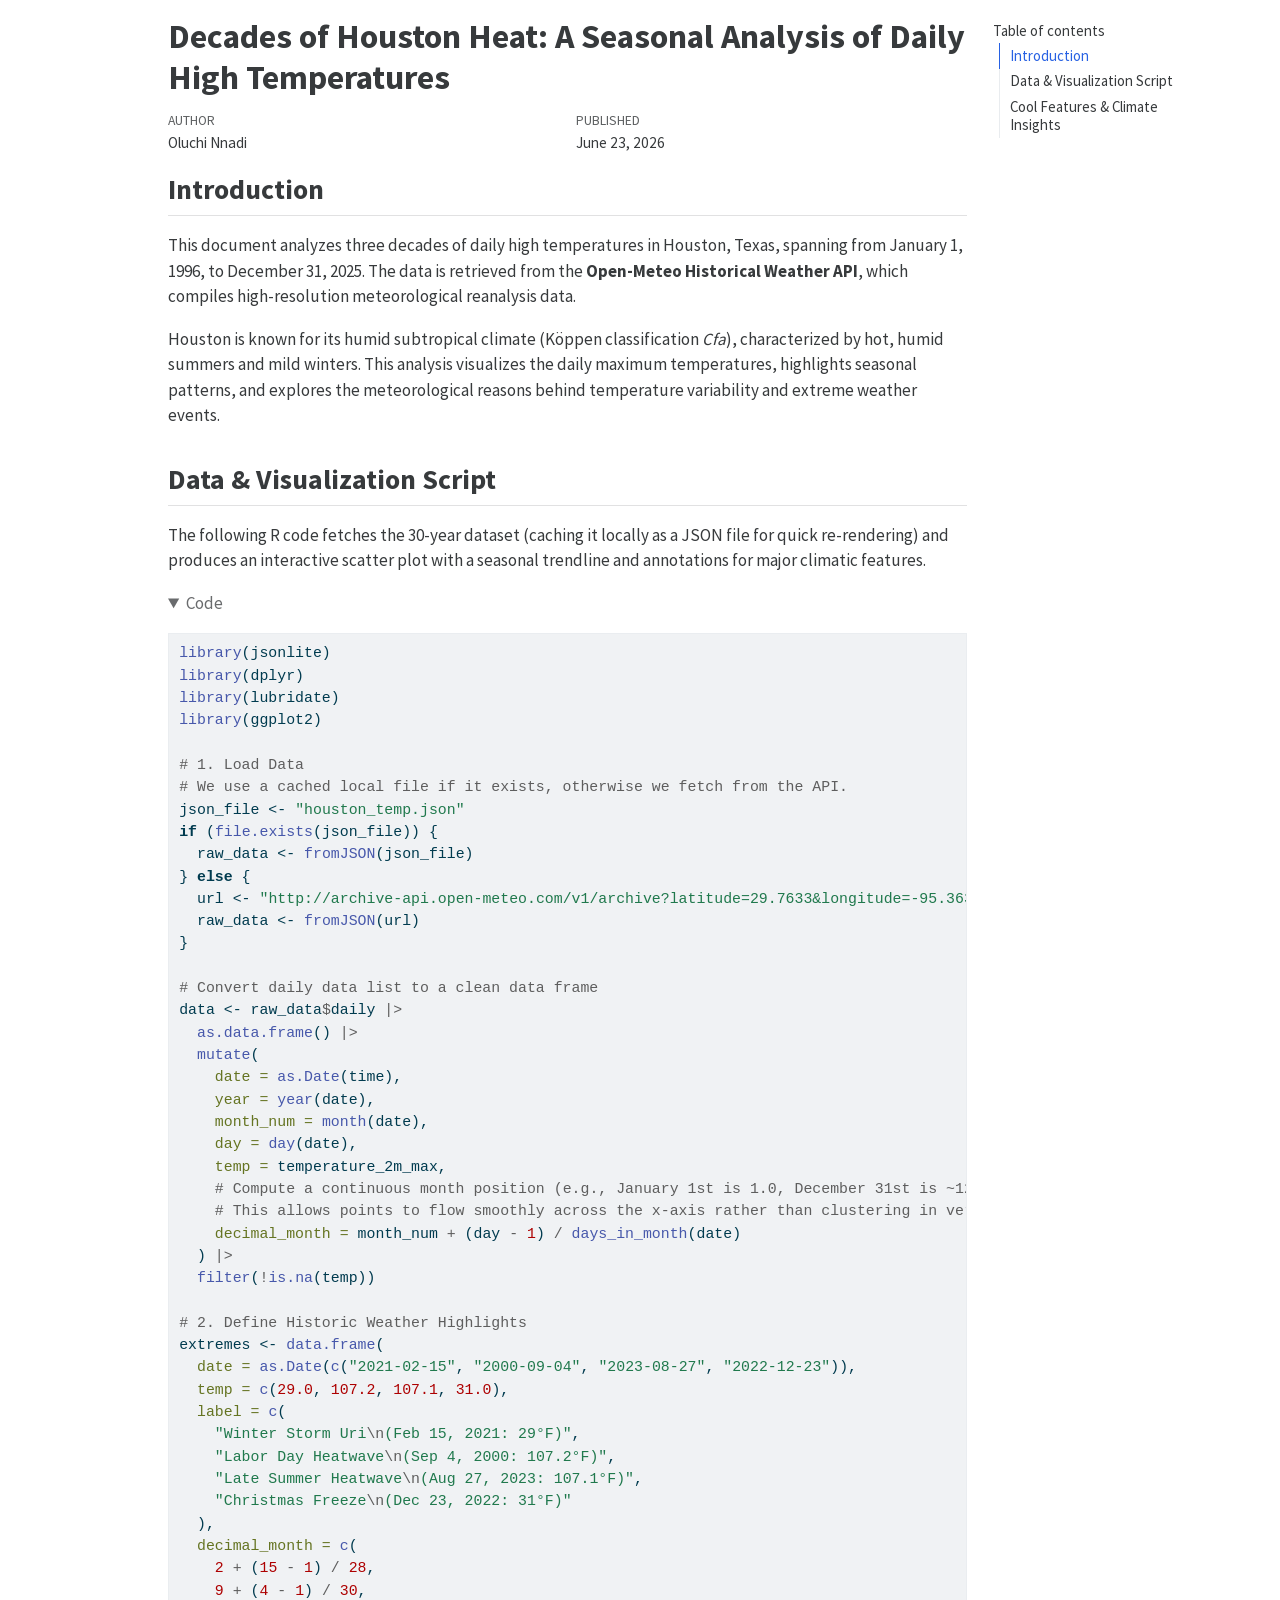
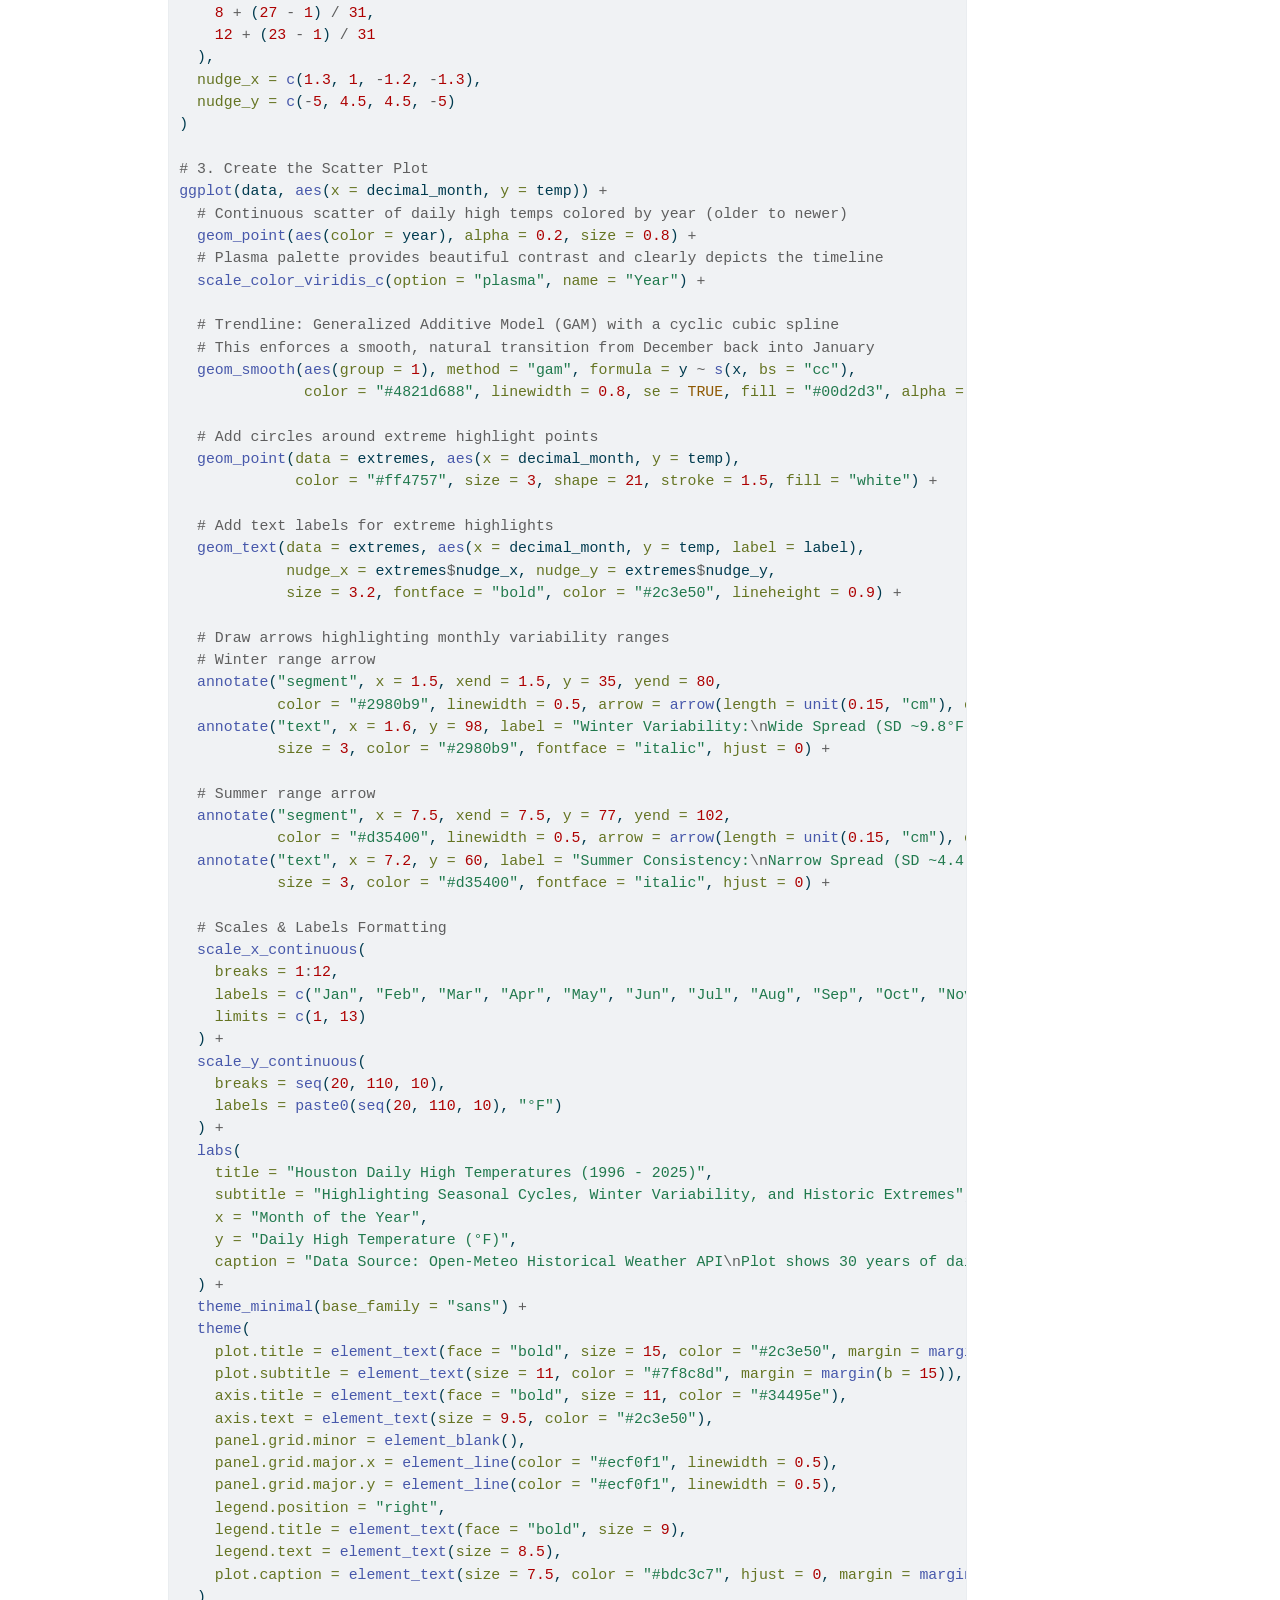
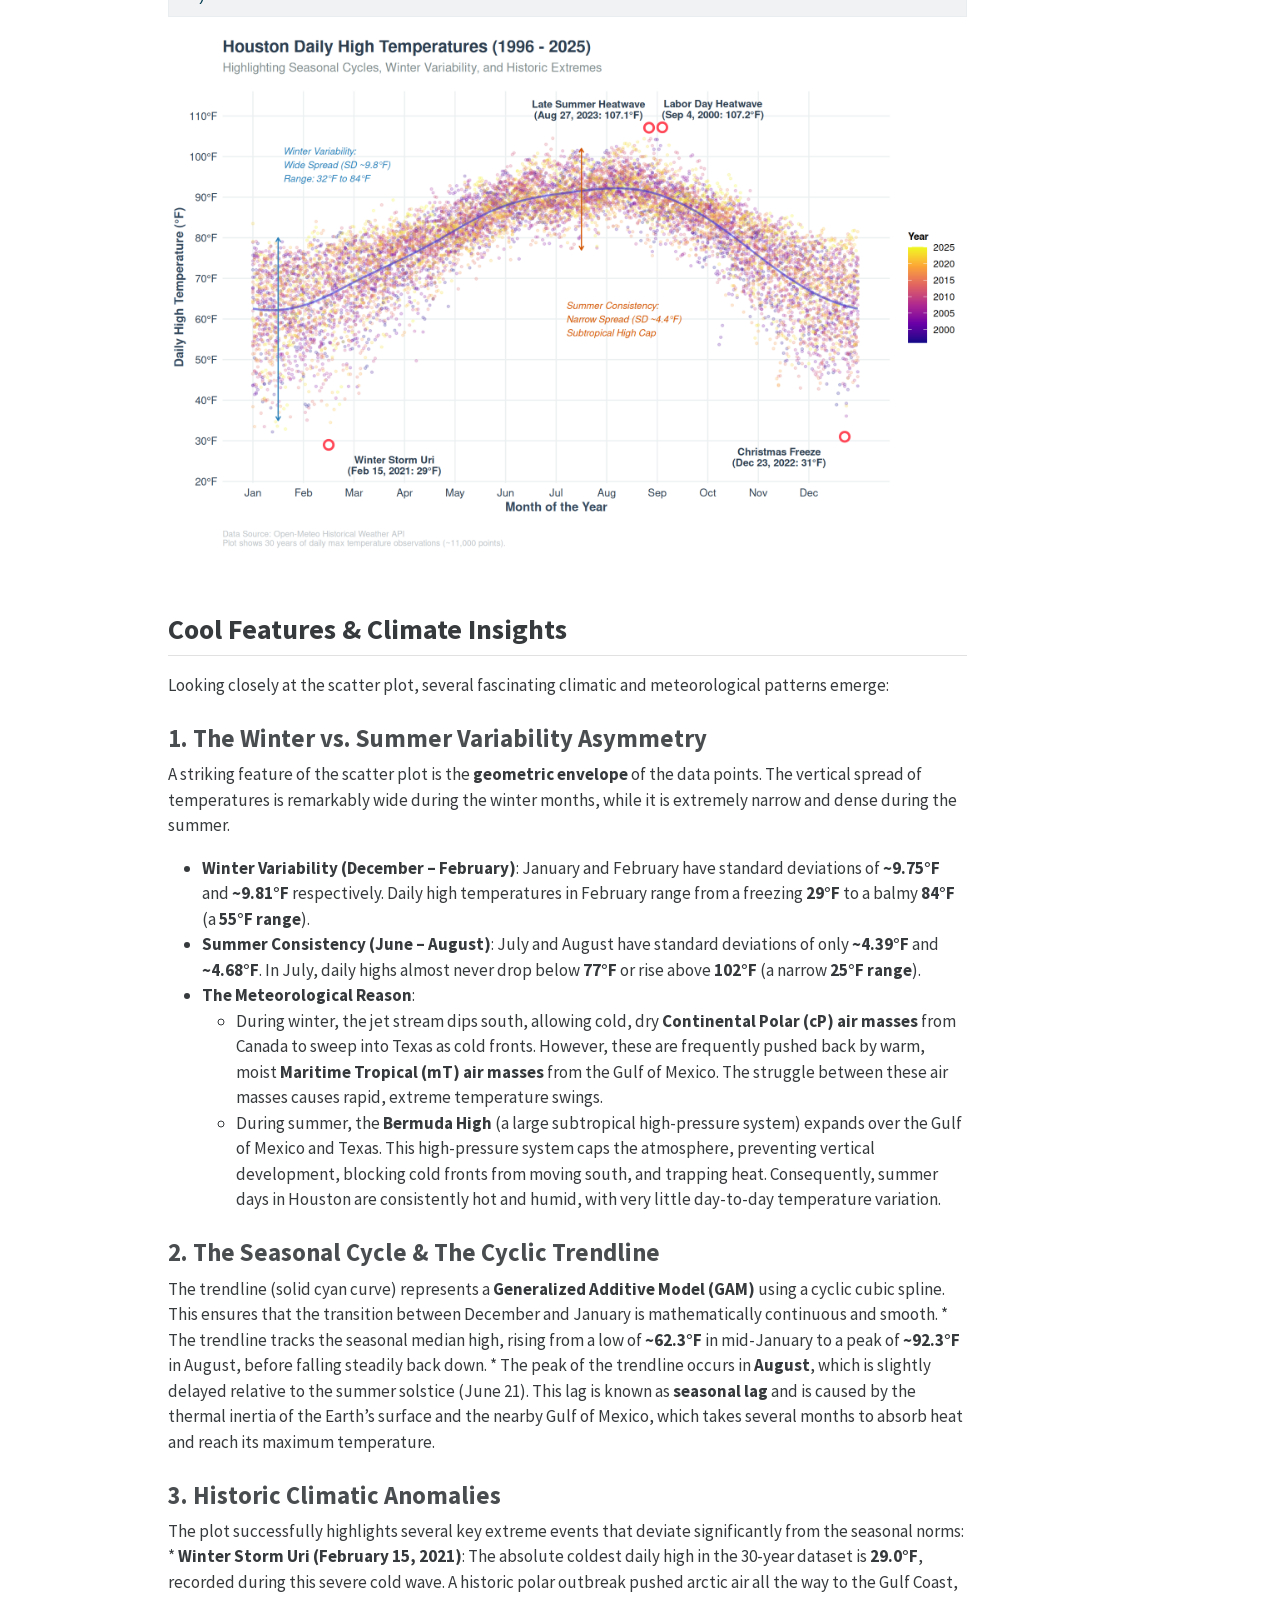
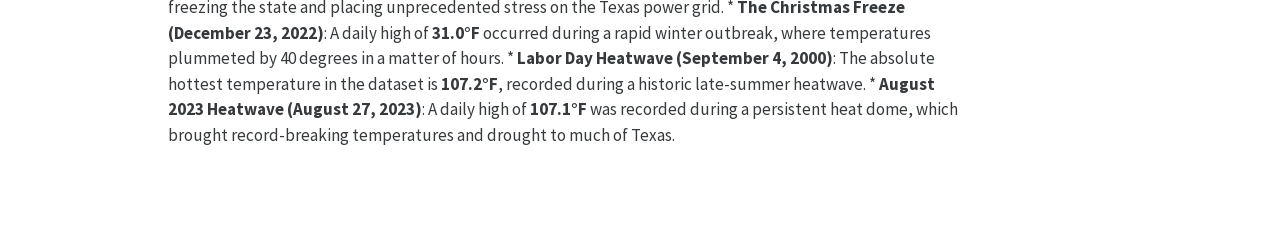
==== index.html @ b9d5283e "Built site for gh-pages" ====
<!DOCTYPE html>
<html xmlns="http://www.w3.org/1999/xhtml" lang="en" xml:lang="en"><head>

<meta charset="utf-8">
<meta name="generator" content="quarto-1.9.38">

<meta name="viewport" content="width=device-width, initial-scale=1.0, user-scalable=yes">

<meta name="author" content="Oluchi Nnadi">
<meta name="dcterms.date" content="2026-06-23">

<title>Decades of Houston Heat: A Seasonal Analysis of Daily High Temperatures</title>
<style>

code{white-space: pre-wrap;}
span.smallcaps{font-variant: small-caps;}
div.columns{display: flex; gap: min(4vw, 1.5em);}
div.column{flex: auto; overflow-x: auto;}
div.hanging-indent{margin-left: 1.5em; text-indent: -1.5em;}
ul.task-list{list-style: none;}
ul.task-list li input[type="checkbox"] {
width: 0.8em;
margin: 0 0.8em 0.2em -1em;  vertical-align: middle;
}

html { -webkit-text-size-adjust: 100%; }
pre > code.sourceCode { white-space: pre; position: relative; }
pre > code.sourceCode > span { display: inline-block; line-height: 1.25; }
pre > code.sourceCode > span:empty { height: 1.2em; }
.sourceCode { overflow: visible; }
code.sourceCode > span { color: inherit; text-decoration: inherit; }
div.sourceCode { margin: 1em 0; }
pre.sourceCode { margin: 0; }
@media screen {
div.sourceCode { overflow: auto; }
}
@media print {
pre > code.sourceCode { white-space: pre-wrap; }
pre > code.sourceCode > span { text-indent: -5em; padding-left: 5em; }
}
pre.numberSource code
{ counter-reset: source-line 0; }
pre.numberSource code > span
{ position: relative; left: -4em; counter-increment: source-line; }
pre.numberSource code > span > a:first-child::before
{ content: counter(source-line);
position: relative; left: -1em; text-align: right; vertical-align: baseline;
border: none; display: inline-block;
-webkit-touch-callout: none; -webkit-user-select: none;
-khtml-user-select: none; -moz-user-select: none;
-ms-user-select: none; user-select: none;
padding: 0 4px; width: 4em;
}
pre.numberSource { margin-left: 3em; padding-left: 4px; }
div.sourceCode
{ }
@media screen {
pre > code.sourceCode > span > a:first-child::before { text-decoration: underline; }
}
</style>


<script>/*!
 * clipboard.js v2.0.11
 * https://clipboardjs.com/
 *
 * Licensed MIT © Zeno Rocha
 */
!function(t,e){"object"==typeof exports&&"object"==typeof module?module.exports=e():"function"==typeof define&&define.amd?define([],e):"object"==typeof exports?exports.ClipboardJS=e():t.ClipboardJS=e()}(this,function(){return n={686:function(t,e,n){"use strict";n.d(e,{default:function(){return b}});var e=n(279),i=n.n(e),e=n(370),u=n.n(e),e=n(817),r=n.n(e);function c(t){try{return document.execCommand(t)}catch(t){return}}var a=function(t){t=r()(t);return c("cut"),t};function o(t,e){var n,o,t=(n=t,o="rtl"===document.documentElement.getAttribute("dir"),(t=document.createElement("textarea")).style.fontSize="12pt",t.style.border="0",t.style.padding="0",t.style.margin="0",t.style.position="absolute",t.style[o?"right":"left"]="-9999px",o=window.pageYOffset||document.documentElement.scrollTop,t.style.top="".concat(o,"px"),t.setAttribute("readonly",""),t.value=n,t);return e.container.appendChild(t),e=r()(t),c("copy"),t.remove(),e}var f=function(t){var e=1<arguments.length&&void 0!==arguments[1]?arguments[1]:{container:document.body},n="";return"string"==typeof t?n=o(t,e):t instanceof HTMLInputElement&&!["text","search","url","tel","password"].includes(null==t?void 0:t.type)?n=o(t.value,e):(n=r()(t),c("copy")),n};function l(t){return(l="function"==typeof Symbol&&"symbol"==typeof Symbol.iterator?function(t){return typeof t}:function(t){return t&&"function"==typeof Symbol&&t.constructor===Symbol&&t!==Symbol.prototype?"symbol":typeof t})(t)}var s=function(){var t=0<arguments.length&&void 0!==arguments[0]?arguments[0]:{},e=t.action,n=void 0===e?"copy":e,o=t.container,e=t.target,t=t.text;if("copy"!==n&&"cut"!==n)throw new Error('Invalid "action" value, use either "copy" or "cut"');if(void 0!==e){if(!e||"object"!==l(e)||1!==e.nodeType)throw new Error('Invalid "target" value, use a valid Element');if("copy"===n&&e.hasAttribute("disabled"))throw new Error('Invalid "target" attribute. Please use "readonly" instead of "disabled" attribute');if("cut"===n&&(e.hasAttribute("readonly")||e.hasAttribute("disabled")))throw new Error('Invalid "target" attribute. You can\'t cut text from elements with "readonly" or "disabled" attributes')}return t?f(t,{container:o}):e?"cut"===n?a(e):f(e,{container:o}):void 0};function p(t){return(p="function"==typeof Symbol&&"symbol"==typeof Symbol.iterator?function(t){return typeof t}:function(t){return t&&"function"==typeof Symbol&&t.constructor===Symbol&&t!==Symbol.prototype?"symbol":typeof t})(t)}function d(t,e){for(var n=0;n<e.length;n++){var o=e[n];o.enumerable=o.enumerable||!1,o.configurable=!0,"value"in o&&(o.writable=!0),Object.defineProperty(t,o.key,o)}}function y(t,e){return(y=Object.setPrototypeOf||function(t,e){return t.__proto__=e,t})(t,e)}function h(n){var o=function(){if("undefined"==typeof Reflect||!Reflect.construct)return!1;if(Reflect.construct.sham)return!1;if("function"==typeof Proxy)return!0;try{return Date.prototype.toString.call(Reflect.construct(Date,[],function(){})),!0}catch(t){return!1}}();return function(){var t,e=v(n);return t=o?(t=v(this).constructor,Reflect.construct(e,arguments,t)):e.apply(this,arguments),e=this,!(t=t)||"object"!==p(t)&&"function"!=typeof t?function(t){if(void 0!==t)return t;throw new ReferenceError("this hasn't been initialised - super() hasn't been called")}(e):t}}function v(t){return(v=Object.setPrototypeOf?Object.getPrototypeOf:function(t){return t.__proto__||Object.getPrototypeOf(t)})(t)}function m(t,e){t="data-clipboard-".concat(t);if(e.hasAttribute(t))return e.getAttribute(t)}var b=function(){!function(t,e){if("function"!=typeof e&&null!==e)throw new TypeError("Super expression must either be null or a function");t.prototype=Object.create(e&&e.prototype,{constructor:{value:t,writable:!0,configurable:!0}}),e&&y(t,e)}(r,i());var t,e,n,o=h(r);function r(t,e){var n;return function(t){if(!(t instanceof r))throw new TypeError("Cannot call a class as a function")}(this),(n=o.call(this)).resolveOptions(e),n.listenClick(t),n}return t=r,n=[{key:"copy",value:function(t){var e=1<arguments.length&&void 0!==arguments[1]?arguments[1]:{container:document.body};return f(t,e)}},{key:"cut",value:function(t){return a(t)}},{key:"isSupported",value:function(){var t=0<arguments.length&&void 0!==arguments[0]?arguments[0]:["copy","cut"],t="string"==typeof t?[t]:t,e=!!document.queryCommandSupported;return t.forEach(function(t){e=e&&!!document.queryCommandSupported(t)}),e}}],(e=[{key:"resolveOptions",value:function(){var t=0<arguments.length&&void 0!==arguments[0]?arguments[0]:{};this.action="function"==typeof t.action?t.action:this.defaultAction,this.target="function"==typeof t.target?t.target:this.defaultTarget,this.text="function"==typeof t.text?t.text:this.defaultText,this.container="object"===p(t.container)?t.container:document.body}},{key:"listenClick",value:function(t){var e=this;this.listener=u()(t,"click",function(t){return e.onClick(t)})}},{key:"onClick",value:function(t){var e=t.delegateTarget||t.currentTarget,n=this.action(e)||"copy",t=s({action:n,container:this.container,target:this.target(e),text:this.text(e)});this.emit(t?"success":"error",{action:n,text:t,trigger:e,clearSelection:function(){e&&e.focus(),window.getSelection().removeAllRanges()}})}},{key:"defaultAction",value:function(t){return m("action",t)}},{key:"defaultTarget",value:function(t){t=m("target",t);if(t)return document.querySelector(t)}},{key:"defaultText",value:function(t){return m("text",t)}},{key:"destroy",value:function(){this.listener.destroy()}}])&&d(t.prototype,e),n&&d(t,n),r}()},828:function(t){var e;"undefined"==typeof Element||Element.prototype.matches||((e=Element.prototype).matches=e.matchesSelector||e.mozMatchesSelector||e.msMatchesSelector||e.oMatchesSelector||e.webkitMatchesSelector),t.exports=function(t,e){for(;t&&9!==t.nodeType;){if("function"==typeof t.matches&&t.matches(e))return t;t=t.parentNode}}},438:function(t,e,n){var u=n(828);function i(t,e,n,o,r){var i=function(e,n,t,o){return function(t){t.delegateTarget=u(t.target,n),t.delegateTarget&&o.call(e,t)}}.apply(this,arguments);return t.addEventListener(n,i,r),{destroy:function(){t.removeEventListener(n,i,r)}}}t.exports=function(t,e,n,o,r){return"function"==typeof t.addEventListener?i.apply(null,arguments):"function"==typeof n?i.bind(null,document).apply(null,arguments):("string"==typeof t&&(t=document.querySelectorAll(t)),Array.prototype.map.call(t,function(t){return i(t,e,n,o,r)}))}},879:function(t,n){n.node=function(t){return void 0!==t&&t instanceof HTMLElement&&1===t.nodeType},n.nodeList=function(t){var e=Object.prototype.toString.call(t);return void 0!==t&&("[object NodeList]"===e||"[object HTMLCollection]"===e)&&"length"in t&&(0===t.length||n.node(t[0]))},n.string=function(t){return"string"==typeof t||t instanceof String},n.fn=function(t){return"[object Function]"===Object.prototype.toString.call(t)}},370:function(t,e,n){var f=n(879),l=n(438);t.exports=function(t,e,n){if(!t&&!e&&!n)throw new Error("Missing required arguments");if(!f.string(e))throw new TypeError("Second argument must be a String");if(!f.fn(n))throw new TypeError("Third argument must be a Function");if(f.node(t))return c=e,a=n,(u=t).addEventListener(c,a),{destroy:function(){u.removeEventListener(c,a)}};if(f.nodeList(t))return o=t,r=e,i=n,Array.prototype.forEach.call(o,function(t){t.addEventListener(r,i)}),{destroy:function(){Array.prototype.forEach.call(o,function(t){t.removeEventListener(r,i)})}};if(f.string(t))return t=t,e=e,n=n,l(document.body,t,e,n);throw new TypeError("First argument must be a String, HTMLElement, HTMLCollection, or NodeList");var o,r,i,u,c,a}},817:function(t){t.exports=function(t){var e,n="SELECT"===t.nodeName?(t.focus(),t.value):"INPUT"===t.nodeName||"TEXTAREA"===t.nodeName?((e=t.hasAttribute("readonly"))||t.setAttribute("readonly",""),t.select(),t.setSelectionRange(0,t.value.length),e||t.removeAttribute("readonly"),t.value):(t.hasAttribute("contenteditable")&&t.focus(),n=window.getSelection(),(e=document.createRange()).selectNodeContents(t),n.removeAllRanges(),n.addRange(e),n.toString());return n}},279:function(t){function e(){}e.prototype={on:function(t,e,n){var o=this.e||(this.e={});return(o[t]||(o[t]=[])).push({fn:e,ctx:n}),this},once:function(t,e,n){var o=this;function r(){o.off(t,r),e.apply(n,arguments)}return r._=e,this.on(t,r,n)},emit:function(t){for(var e=[].slice.call(arguments,1),n=((this.e||(this.e={}))[t]||[]).slice(),o=0,r=n.length;o<r;o++)n[o].fn.apply(n[o].ctx,e);return this},off:function(t,e){var n=this.e||(this.e={}),o=n[t],r=[];if(o&&e)for(var i=0,u=o.length;i<u;i++)o[i].fn!==e&&o[i].fn._!==e&&r.push(o[i]);return r.length?n[t]=r:delete n[t],this}},t.exports=e,t.exports.TinyEmitter=e}},r={},o.n=function(t){var e=t&&t.__esModule?function(){return t.default}:function(){return t};return o.d(e,{a:e}),e},o.d=function(t,e){for(var n in e)o.o(e,n)&&!o.o(t,n)&&Object.defineProperty(t,n,{enumerable:!0,get:e[n]})},o.o=function(t,e){return Object.prototype.hasOwnProperty.call(t,e)},o(686).default;function o(t){if(r[t])return r[t].exports;var e=r[t]={exports:{}};return n[t](e,e.exports,o),e.exports}var n,r});</script>
<script src="[data-uri]" type="module"></script>
<script src="[data-uri]" type="module"></script>
<script>/**
 * @popperjs/core v2.11.7 - MIT License
 */

!function(e,t){"object"==typeof exports&&"undefined"!=typeof module?t(exports):"function"==typeof define&&define.amd?define(["exports"],t):t((e="undefined"!=typeof globalThis?globalThis:e||self).Popper={})}(this,(function(e){"use strict";function t(e){if(null==e)return window;if("[object Window]"!==e.toString()){var t=e.ownerDocument;return t&&t.defaultView||window}return e}function n(e){return e instanceof t(e).Element||e instanceof Element}function r(e){return e instanceof t(e).HTMLElement||e instanceof HTMLElement}function o(e){return"undefined"!=typeof ShadowRoot&&(e instanceof t(e).ShadowRoot||e instanceof ShadowRoot)}var i=Math.max,a=Math.min,s=Math.round;function f(){var e=navigator.userAgentData;return null!=e&&e.brands&&Array.isArray(e.brands)?e.brands.map((function(e){return e.brand+"/"+e.version})).join(" "):navigator.userAgent}function c(){return!/^((?!chrome|android).)*safari/i.test(f())}function p(e,o,i){void 0===o&&(o=!1),void 0===i&&(i=!1);var a=e.getBoundingClientRect(),f=1,p=1;o&&r(e)&&(f=e.offsetWidth>0&&s(a.width)/e.offsetWidth||1,p=e.offsetHeight>0&&s(a.height)/e.offsetHeight||1);var u=(n(e)?t(e):window).visualViewport,l=!c()&&i,d=(a.left+(l&&u?u.offsetLeft:0))/f,h=(a.top+(l&&u?u.offsetTop:0))/p,m=a.width/f,v=a.height/p;return{width:m,height:v,top:h,right:d+m,bottom:h+v,left:d,x:d,y:h}}function u(e){var n=t(e);return{scrollLeft:n.pageXOffset,scrollTop:n.pageYOffset}}function l(e){return e?(e.nodeName||"").toLowerCase():null}function d(e){return((n(e)?e.ownerDocument:e.document)||window.document).documentElement}function h(e){return p(d(e)).left+u(e).scrollLeft}function m(e){return t(e).getComputedStyle(e)}function v(e){var t=m(e),n=t.overflow,r=t.overflowX,o=t.overflowY;return/auto|scroll|overlay|hidden/.test(n+o+r)}function y(e,n,o){void 0===o&&(o=!1);var i,a,f=r(n),c=r(n)&&function(e){var t=e.getBoundingClientRect(),n=s(t.width)/e.offsetWidth||1,r=s(t.height)/e.offsetHeight||1;return 1!==n||1!==r}(n),m=d(n),y=p(e,c,o),g={scrollLeft:0,scrollTop:0},b={x:0,y:0};return(f||!f&&!o)&&(("body"!==l(n)||v(m))&&(g=(i=n)!==t(i)&&r(i)?{scrollLeft:(a=i).scrollLeft,scrollTop:a.scrollTop}:u(i)),r(n)?((b=p(n,!0)).x+=n.clientLeft,b.y+=n.clientTop):m&&(b.x=h(m))),{x:y.left+g.scrollLeft-b.x,y:y.top+g.scrollTop-b.y,width:y.width,height:y.height}}function g(e){var t=p(e),n=e.offsetWidth,r=e.offsetHeight;return Math.abs(t.width-n)<=1&&(n=t.width),Math.abs(t.height-r)<=1&&(r=t.height),{x:e.offsetLeft,y:e.offsetTop,width:n,height:r}}function b(e){return"html"===l(e)?e:e.assignedSlot||e.parentNode||(o(e)?e.host:null)||d(e)}function x(e){return["html","body","#document"].indexOf(l(e))>=0?e.ownerDocument.body:r(e)&&v(e)?e:x(b(e))}function w(e,n){var r;void 0===n&&(n=[]);var o=x(e),i=o===(null==(r=e.ownerDocument)?void 0:r.body),a=t(o),s=i?[a].concat(a.visualViewport||[],v(o)?o:[]):o,f=n.concat(s);return i?f:f.concat(w(b(s)))}function O(e){return["table","td","th"].indexOf(l(e))>=0}function j(e){return r(e)&&"fixed"!==m(e).position?e.offsetParent:null}function E(e){for(var n=t(e),i=j(e);i&&O(i)&&"static"===m(i).position;)i=j(i);return i&&("html"===l(i)||"body"===l(i)&&"static"===m(i).position)?n:i||function(e){var t=/firefox/i.test(f());if(/Trident/i.test(f())&&r(e)&&"fixed"===m(e).position)return null;var n=b(e);for(o(n)&&(n=n.host);r(n)&&["html","body"].indexOf(l(n))<0;){var i=m(n);if("none"!==i.transform||"none"!==i.perspective||"paint"===i.contain||-1!==["transform","perspective"].indexOf(i.willChange)||t&&"filter"===i.willChange||t&&i.filter&&"none"!==i.filter)return n;n=n.parentNode}return null}(e)||n}var D="top",A="bottom",L="right",P="left",M="auto",k=[D,A,L,P],W="start",B="end",H="viewport",T="popper",R=k.reduce((function(e,t){return e.concat([t+"-"+W,t+"-"+B])}),[]),S=[].concat(k,[M]).reduce((function(e,t){return e.concat([t,t+"-"+W,t+"-"+B])}),[]),V=["beforeRead","read","afterRead","beforeMain","main","afterMain","beforeWrite","write","afterWrite"];function q(e){var t=new Map,n=new Set,r=[];function o(e){n.add(e.name),[].concat(e.requires||[],e.requiresIfExists||[]).forEach((function(e){if(!n.has(e)){var r=t.get(e);r&&o(r)}})),r.push(e)}return e.forEach((function(e){t.set(e.name,e)})),e.forEach((function(e){n.has(e.name)||o(e)})),r}function C(e){return e.split("-")[0]}function N(e,t){var n=t.getRootNode&&t.getRootNode();if(e.contains(t))return!0;if(n&&o(n)){var r=t;do{if(r&&e.isSameNode(r))return!0;r=r.parentNode||r.host}while(r)}return!1}function I(e){return Object.assign({},e,{left:e.x,top:e.y,right:e.x+e.width,bottom:e.y+e.height})}function _(e,r,o){return r===H?I(function(e,n){var r=t(e),o=d(e),i=r.visualViewport,a=o.clientWidth,s=o.clientHeight,f=0,p=0;if(i){a=i.width,s=i.height;var u=c();(u||!u&&"fixed"===n)&&(f=i.offsetLeft,p=i.offsetTop)}return{width:a,height:s,x:f+h(e),y:p}}(e,o)):n(r)?function(e,t){var n=p(e,!1,"fixed"===t);return n.top=n.top+e.clientTop,n.left=n.left+e.clientLeft,n.bottom=n.top+e.clientHeight,n.right=n.left+e.clientWidth,n.width=e.clientWidth,n.height=e.clientHeight,n.x=n.left,n.y=n.top,n}(r,o):I(function(e){var t,n=d(e),r=u(e),o=null==(t=e.ownerDocument)?void 0:t.body,a=i(n.scrollWidth,n.clientWidth,o?o.scrollWidth:0,o?o.clientWidth:0),s=i(n.scrollHeight,n.clientHeight,o?o.scrollHeight:0,o?o.clientHeight:0),f=-r.scrollLeft+h(e),c=-r.scrollTop;return"rtl"===m(o||n).direction&&(f+=i(n.clientWidth,o?o.clientWidth:0)-a),{width:a,height:s,x:f,y:c}}(d(e)))}function F(e,t,o,s){var f="clippingParents"===t?function(e){var t=w(b(e)),o=["absolute","fixed"].indexOf(m(e).position)>=0&&r(e)?E(e):e;return n(o)?t.filter((function(e){return n(e)&&N(e,o)&&"body"!==l(e)})):[]}(e):[].concat(t),c=[].concat(f,[o]),p=c[0],u=c.reduce((function(t,n){var r=_(e,n,s);return t.top=i(r.top,t.top),t.right=a(r.right,t.right),t.bottom=a(r.bottom,t.bottom),t.left=i(r.left,t.left),t}),_(e,p,s));return u.width=u.right-u.left,u.height=u.bottom-u.top,u.x=u.left,u.y=u.top,u}function U(e){return e.split("-")[1]}function z(e){return["top","bottom"].indexOf(e)>=0?"x":"y"}function X(e){var t,n=e.reference,r=e.element,o=e.placement,i=o?C(o):null,a=o?U(o):null,s=n.x+n.width/2-r.width/2,f=n.y+n.height/2-r.height/2;switch(i){case D:t={x:s,y:n.y-r.height};break;case A:t={x:s,y:n.y+n.height};break;case L:t={x:n.x+n.width,y:f};break;case P:t={x:n.x-r.width,y:f};break;default:t={x:n.x,y:n.y}}var c=i?z(i):null;if(null!=c){var p="y"===c?"height":"width";switch(a){case W:t[c]=t[c]-(n[p]/2-r[p]/2);break;case B:t[c]=t[c]+(n[p]/2-r[p]/2)}}return t}function Y(e){return Object.assign({},{top:0,right:0,bottom:0,left:0},e)}function G(e,t){return t.reduce((function(t,n){return t[n]=e,t}),{})}function J(e,t){void 0===t&&(t={});var r=t,o=r.placement,i=void 0===o?e.placement:o,a=r.strategy,s=void 0===a?e.strategy:a,f=r.boundary,c=void 0===f?"clippingParents":f,u=r.rootBoundary,l=void 0===u?H:u,h=r.elementContext,m=void 0===h?T:h,v=r.altBoundary,y=void 0!==v&&v,g=r.padding,b=void 0===g?0:g,x=Y("number"!=typeof b?b:G(b,k)),w=m===T?"reference":T,O=e.rects.popper,j=e.elements[y?w:m],E=F(n(j)?j:j.contextElement||d(e.elements.popper),c,l,s),P=p(e.elements.reference),M=X({reference:P,element:O,strategy:"absolute",placement:i}),W=I(Object.assign({},O,M)),B=m===T?W:P,R={top:E.top-B.top+x.top,bottom:B.bottom-E.bottom+x.bottom,left:E.left-B.left+x.left,right:B.right-E.right+x.right},S=e.modifiersData.offset;if(m===T&&S){var V=S[i];Object.keys(R).forEach((function(e){var t=[L,A].indexOf(e)>=0?1:-1,n=[D,A].indexOf(e)>=0?"y":"x";R[e]+=V[n]*t}))}return R}var K={placement:"bottom",modifiers:[],strategy:"absolute"};function Q(){for(var e=arguments.length,t=new Array(e),n=0;n<e;n++)t[n]=arguments[n];return!t.some((function(e){return!(e&&"function"==typeof e.getBoundingClientRect)}))}function Z(e){void 0===e&&(e={});var t=e,r=t.defaultModifiers,o=void 0===r?[]:r,i=t.defaultOptions,a=void 0===i?K:i;return function(e,t,r){void 0===r&&(r=a);var i,s,f={placement:"bottom",orderedModifiers:[],options:Object.assign({},K,a),modifiersData:{},elements:{reference:e,popper:t},attributes:{},styles:{}},c=[],p=!1,u={state:f,setOptions:function(r){var i="function"==typeof r?r(f.options):r;l(),f.options=Object.assign({},a,f.options,i),f.scrollParents={reference:n(e)?w(e):e.contextElement?w(e.contextElement):[],popper:w(t)};var s,p,d=function(e){var t=q(e);return V.reduce((function(e,n){return e.concat(t.filter((function(e){return e.phase===n})))}),[])}((s=[].concat(o,f.options.modifiers),p=s.reduce((function(e,t){var n=e[t.name];return e[t.name]=n?Object.assign({},n,t,{options:Object.assign({},n.options,t.options),data:Object.assign({},n.data,t.data)}):t,e}),{}),Object.keys(p).map((function(e){return p[e]}))));return f.orderedModifiers=d.filter((function(e){return e.enabled})),f.orderedModifiers.forEach((function(e){var t=e.name,n=e.options,r=void 0===n?{}:n,o=e.effect;if("function"==typeof o){var i=o({state:f,name:t,instance:u,options:r}),a=function(){};c.push(i||a)}})),u.update()},forceUpdate:function(){if(!p){var e=f.elements,t=e.reference,n=e.popper;if(Q(t,n)){f.rects={reference:y(t,E(n),"fixed"===f.options.strategy),popper:g(n)},f.reset=!1,f.placement=f.options.placement,f.orderedModifiers.forEach((function(e){return f.modifiersData[e.name]=Object.assign({},e.data)}));for(var r=0;r<f.orderedModifiers.length;r++)if(!0!==f.reset){var o=f.orderedModifiers[r],i=o.fn,a=o.options,s=void 0===a?{}:a,c=o.name;"function"==typeof i&&(f=i({state:f,options:s,name:c,instance:u})||f)}else f.reset=!1,r=-1}}},update:(i=function(){return new Promise((function(e){u.forceUpdate(),e(f)}))},function(){return s||(s=new Promise((function(e){Promise.resolve().then((function(){s=void 0,e(i())}))}))),s}),destroy:function(){l(),p=!0}};if(!Q(e,t))return u;function l(){c.forEach((function(e){return e()})),c=[]}return u.setOptions(r).then((function(e){!p&&r.onFirstUpdate&&r.onFirstUpdate(e)})),u}}var $={passive:!0};var ee={name:"eventListeners",enabled:!0,phase:"write",fn:function(){},effect:function(e){var n=e.state,r=e.instance,o=e.options,i=o.scroll,a=void 0===i||i,s=o.resize,f=void 0===s||s,c=t(n.elements.popper),p=[].concat(n.scrollParents.reference,n.scrollParents.popper);return a&&p.forEach((function(e){e.addEventListener("scroll",r.update,$)})),f&&c.addEventListener("resize",r.update,$),function(){a&&p.forEach((function(e){e.removeEventListener("scroll",r.update,$)})),f&&c.removeEventListener("resize",r.update,$)}},data:{}};var te={name:"popperOffsets",enabled:!0,phase:"read",fn:function(e){var t=e.state,n=e.name;t.modifiersData[n]=X({reference:t.rects.reference,element:t.rects.popper,strategy:"absolute",placement:t.placement})},data:{}},ne={top:"auto",right:"auto",bottom:"auto",left:"auto"};function re(e){var n,r=e.popper,o=e.popperRect,i=e.placement,a=e.variation,f=e.offsets,c=e.position,p=e.gpuAcceleration,u=e.adaptive,l=e.roundOffsets,h=e.isFixed,v=f.x,y=void 0===v?0:v,g=f.y,b=void 0===g?0:g,x="function"==typeof l?l({x:y,y:b}):{x:y,y:b};y=x.x,b=x.y;var w=f.hasOwnProperty("x"),O=f.hasOwnProperty("y"),j=P,M=D,k=window;if(u){var W=E(r),H="clientHeight",T="clientWidth";if(W===t(r)&&"static"!==m(W=d(r)).position&&"absolute"===c&&(H="scrollHeight",T="scrollWidth"),W=W,i===D||(i===P||i===L)&&a===B)M=A,b-=(h&&W===k&&k.visualViewport?k.visualViewport.height:W[H])-o.height,b*=p?1:-1;if(i===P||(i===D||i===A)&&a===B)j=L,y-=(h&&W===k&&k.visualViewport?k.visualViewport.width:W[T])-o.width,y*=p?1:-1}var R,S=Object.assign({position:c},u&&ne),V=!0===l?function(e,t){var n=e.x,r=e.y,o=t.devicePixelRatio||1;return{x:s(n*o)/o||0,y:s(r*o)/o||0}}({x:y,y:b},t(r)):{x:y,y:b};return y=V.x,b=V.y,p?Object.assign({},S,((R={})[M]=O?"0":"",R[j]=w?"0":"",R.transform=(k.devicePixelRatio||1)<=1?"translate("+y+"px, "+b+"px)":"translate3d("+y+"px, "+b+"px, 0)",R)):Object.assign({},S,((n={})[M]=O?b+"px":"",n[j]=w?y+"px":"",n.transform="",n))}var oe={name:"computeStyles",enabled:!0,phase:"beforeWrite",fn:function(e){var t=e.state,n=e.options,r=n.gpuAcceleration,o=void 0===r||r,i=n.adaptive,a=void 0===i||i,s=n.roundOffsets,f=void 0===s||s,c={placement:C(t.placement),variation:U(t.placement),popper:t.elements.popper,popperRect:t.rects.popper,gpuAcceleration:o,isFixed:"fixed"===t.options.strategy};null!=t.modifiersData.popperOffsets&&(t.styles.popper=Object.assign({},t.styles.popper,re(Object.assign({},c,{offsets:t.modifiersData.popperOffsets,position:t.options.strategy,adaptive:a,roundOffsets:f})))),null!=t.modifiersData.arrow&&(t.styles.arrow=Object.assign({},t.styles.arrow,re(Object.assign({},c,{offsets:t.modifiersData.arrow,position:"absolute",adaptive:!1,roundOffsets:f})))),t.attributes.popper=Object.assign({},t.attributes.popper,{"data-popper-placement":t.placement})},data:{}};var ie={name:"applyStyles",enabled:!0,phase:"write",fn:function(e){var t=e.state;Object.keys(t.elements).forEach((function(e){var n=t.styles[e]||{},o=t.attributes[e]||{},i=t.elements[e];r(i)&&l(i)&&(Object.assign(i.style,n),Object.keys(o).forEach((function(e){var t=o[e];!1===t?i.removeAttribute(e):i.setAttribute(e,!0===t?"":t)})))}))},effect:function(e){var t=e.state,n={popper:{position:t.options.strategy,left:"0",top:"0",margin:"0"},arrow:{position:"absolute"},reference:{}};return Object.assign(t.elements.popper.style,n.popper),t.styles=n,t.elements.arrow&&Object.assign(t.elements.arrow.style,n.arrow),function(){Object.keys(t.elements).forEach((function(e){var o=t.elements[e],i=t.attributes[e]||{},a=Object.keys(t.styles.hasOwnProperty(e)?t.styles[e]:n[e]).reduce((function(e,t){return e[t]="",e}),{});r(o)&&l(o)&&(Object.assign(o.style,a),Object.keys(i).forEach((function(e){o.removeAttribute(e)})))}))}},requires:["computeStyles"]};var ae={name:"offset",enabled:!0,phase:"main",requires:["popperOffsets"],fn:function(e){var t=e.state,n=e.options,r=e.name,o=n.offset,i=void 0===o?[0,0]:o,a=S.reduce((function(e,n){return e[n]=function(e,t,n){var r=C(e),o=[P,D].indexOf(r)>=0?-1:1,i="function"==typeof n?n(Object.assign({},t,{placement:e})):n,a=i[0],s=i[1];return a=a||0,s=(s||0)*o,[P,L].indexOf(r)>=0?{x:s,y:a}:{x:a,y:s}}(n,t.rects,i),e}),{}),s=a[t.placement],f=s.x,c=s.y;null!=t.modifiersData.popperOffsets&&(t.modifiersData.popperOffsets.x+=f,t.modifiersData.popperOffsets.y+=c),t.modifiersData[r]=a}},se={left:"right",right:"left",bottom:"top",top:"bottom"};function fe(e){return e.replace(/left|right|bottom|top/g,(function(e){return se[e]}))}var ce={start:"end",end:"start"};function pe(e){return e.replace(/start|end/g,(function(e){return ce[e]}))}function ue(e,t){void 0===t&&(t={});var n=t,r=n.placement,o=n.boundary,i=n.rootBoundary,a=n.padding,s=n.flipVariations,f=n.allowedAutoPlacements,c=void 0===f?S:f,p=U(r),u=p?s?R:R.filter((function(e){return U(e)===p})):k,l=u.filter((function(e){return c.indexOf(e)>=0}));0===l.length&&(l=u);var d=l.reduce((function(t,n){return t[n]=J(e,{placement:n,boundary:o,rootBoundary:i,padding:a})[C(n)],t}),{});return Object.keys(d).sort((function(e,t){return d[e]-d[t]}))}var le={name:"flip",enabled:!0,phase:"main",fn:function(e){var t=e.state,n=e.options,r=e.name;if(!t.modifiersData[r]._skip){for(var o=n.mainAxis,i=void 0===o||o,a=n.altAxis,s=void 0===a||a,f=n.fallbackPlacements,c=n.padding,p=n.boundary,u=n.rootBoundary,l=n.altBoundary,d=n.flipVariations,h=void 0===d||d,m=n.allowedAutoPlacements,v=t.options.placement,y=C(v),g=f||(y===v||!h?[fe(v)]:function(e){if(C(e)===M)return[];var t=fe(e);return[pe(e),t,pe(t)]}(v)),b=[v].concat(g).reduce((function(e,n){return e.concat(C(n)===M?ue(t,{placement:n,boundary:p,rootBoundary:u,padding:c,flipVariations:h,allowedAutoPlacements:m}):n)}),[]),x=t.rects.reference,w=t.rects.popper,O=new Map,j=!0,E=b[0],k=0;k<b.length;k++){var B=b[k],H=C(B),T=U(B)===W,R=[D,A].indexOf(H)>=0,S=R?"width":"height",V=J(t,{placement:B,boundary:p,rootBoundary:u,altBoundary:l,padding:c}),q=R?T?L:P:T?A:D;x[S]>w[S]&&(q=fe(q));var N=fe(q),I=[];if(i&&I.push(V[H]<=0),s&&I.push(V[q]<=0,V[N]<=0),I.every((function(e){return e}))){E=B,j=!1;break}O.set(B,I)}if(j)for(var _=function(e){var t=b.find((function(t){var n=O.get(t);if(n)return n.slice(0,e).every((function(e){return e}))}));if(t)return E=t,"break"},F=h?3:1;F>0;F--){if("break"===_(F))break}t.placement!==E&&(t.modifiersData[r]._skip=!0,t.placement=E,t.reset=!0)}},requiresIfExists:["offset"],data:{_skip:!1}};function de(e,t,n){return i(e,a(t,n))}var he={name:"preventOverflow",enabled:!0,phase:"main",fn:function(e){var t=e.state,n=e.options,r=e.name,o=n.mainAxis,s=void 0===o||o,f=n.altAxis,c=void 0!==f&&f,p=n.boundary,u=n.rootBoundary,l=n.altBoundary,d=n.padding,h=n.tether,m=void 0===h||h,v=n.tetherOffset,y=void 0===v?0:v,b=J(t,{boundary:p,rootBoundary:u,padding:d,altBoundary:l}),x=C(t.placement),w=U(t.placement),O=!w,j=z(x),M="x"===j?"y":"x",k=t.modifiersData.popperOffsets,B=t.rects.reference,H=t.rects.popper,T="function"==typeof y?y(Object.assign({},t.rects,{placement:t.placement})):y,R="number"==typeof T?{mainAxis:T,altAxis:T}:Object.assign({mainAxis:0,altAxis:0},T),S=t.modifiersData.offset?t.modifiersData.offset[t.placement]:null,V={x:0,y:0};if(k){if(s){var q,N="y"===j?D:P,I="y"===j?A:L,_="y"===j?"height":"width",F=k[j],X=F+b[N],Y=F-b[I],G=m?-H[_]/2:0,K=w===W?B[_]:H[_],Q=w===W?-H[_]:-B[_],Z=t.elements.arrow,$=m&&Z?g(Z):{width:0,height:0},ee=t.modifiersData["arrow#persistent"]?t.modifiersData["arrow#persistent"].padding:{top:0,right:0,bottom:0,left:0},te=ee[N],ne=ee[I],re=de(0,B[_],$[_]),oe=O?B[_]/2-G-re-te-R.mainAxis:K-re-te-R.mainAxis,ie=O?-B[_]/2+G+re+ne+R.mainAxis:Q+re+ne+R.mainAxis,ae=t.elements.arrow&&E(t.elements.arrow),se=ae?"y"===j?ae.clientTop||0:ae.clientLeft||0:0,fe=null!=(q=null==S?void 0:S[j])?q:0,ce=F+ie-fe,pe=de(m?a(X,F+oe-fe-se):X,F,m?i(Y,ce):Y);k[j]=pe,V[j]=pe-F}if(c){var ue,le="x"===j?D:P,he="x"===j?A:L,me=k[M],ve="y"===M?"height":"width",ye=me+b[le],ge=me-b[he],be=-1!==[D,P].indexOf(x),xe=null!=(ue=null==S?void 0:S[M])?ue:0,we=be?ye:me-B[ve]-H[ve]-xe+R.altAxis,Oe=be?me+B[ve]+H[ve]-xe-R.altAxis:ge,je=m&&be?function(e,t,n){var r=de(e,t,n);return r>n?n:r}(we,me,Oe):de(m?we:ye,me,m?Oe:ge);k[M]=je,V[M]=je-me}t.modifiersData[r]=V}},requiresIfExists:["offset"]};var me={name:"arrow",enabled:!0,phase:"main",fn:function(e){var t,n=e.state,r=e.name,o=e.options,i=n.elements.arrow,a=n.modifiersData.popperOffsets,s=C(n.placement),f=z(s),c=[P,L].indexOf(s)>=0?"height":"width";if(i&&a){var p=function(e,t){return Y("number"!=typeof(e="function"==typeof e?e(Object.assign({},t.rects,{placement:t.placement})):e)?e:G(e,k))}(o.padding,n),u=g(i),l="y"===f?D:P,d="y"===f?A:L,h=n.rects.reference[c]+n.rects.reference[f]-a[f]-n.rects.popper[c],m=a[f]-n.rects.reference[f],v=E(i),y=v?"y"===f?v.clientHeight||0:v.clientWidth||0:0,b=h/2-m/2,x=p[l],w=y-u[c]-p[d],O=y/2-u[c]/2+b,j=de(x,O,w),M=f;n.modifiersData[r]=((t={})[M]=j,t.centerOffset=j-O,t)}},effect:function(e){var t=e.state,n=e.options.element,r=void 0===n?"[data-popper-arrow]":n;null!=r&&("string"!=typeof r||(r=t.elements.popper.querySelector(r)))&&N(t.elements.popper,r)&&(t.elements.arrow=r)},requires:["popperOffsets"],requiresIfExists:["preventOverflow"]};function ve(e,t,n){return void 0===n&&(n={x:0,y:0}),{top:e.top-t.height-n.y,right:e.right-t.width+n.x,bottom:e.bottom-t.height+n.y,left:e.left-t.width-n.x}}function ye(e){return[D,L,A,P].some((function(t){return e[t]>=0}))}var ge={name:"hide",enabled:!0,phase:"main",requiresIfExists:["preventOverflow"],fn:function(e){var t=e.state,n=e.name,r=t.rects.reference,o=t.rects.popper,i=t.modifiersData.preventOverflow,a=J(t,{elementContext:"reference"}),s=J(t,{altBoundary:!0}),f=ve(a,r),c=ve(s,o,i),p=ye(f),u=ye(c);t.modifiersData[n]={referenceClippingOffsets:f,popperEscapeOffsets:c,isReferenceHidden:p,hasPopperEscaped:u},t.attributes.popper=Object.assign({},t.attributes.popper,{"data-popper-reference-hidden":p,"data-popper-escaped":u})}},be=Z({defaultModifiers:[ee,te,oe,ie]}),xe=[ee,te,oe,ie,ae,le,he,me,ge],we=Z({defaultModifiers:xe});e.applyStyles=ie,e.arrow=me,e.computeStyles=oe,e.createPopper=we,e.createPopperLite=be,e.defaultModifiers=xe,e.detectOverflow=J,e.eventListeners=ee,e.flip=le,e.hide=ge,e.offset=ae,e.popperGenerator=Z,e.popperOffsets=te,e.preventOverflow=he,Object.defineProperty(e,"__esModule",{value:!0})}));

</script>
<script>!function(e,t){"object"==typeof exports&&"undefined"!=typeof module?module.exports=t(require("@popperjs/core")):"function"==typeof define&&define.amd?define(["@popperjs/core"],t):(e=e||self).tippy=t(e.Popper)}(this,(function(e){"use strict";var t={passive:!0,capture:!0},n=function(){return document.body};function r(e,t,n){if(Array.isArray(e)){var r=e[t];return null==r?Array.isArray(n)?n[t]:n:r}return e}function o(e,t){var n={}.toString.call(e);return 0===n.indexOf("[object")&&n.indexOf(t+"]")>-1}function i(e,t){return"function"==typeof e?e.apply(void 0,t):e}function a(e,t){return 0===t?e:function(r){clearTimeout(n),n=setTimeout((function(){e(r)}),t)};var n}function s(e,t){var n=Object.assign({},e);return t.forEach((function(e){delete n[e]})),n}function u(e){return[].concat(e)}function c(e,t){-1===e.indexOf(t)&&e.push(t)}function p(e){return e.split("-")[0]}function f(e){return[].slice.call(e)}function l(e){return Object.keys(e).reduce((function(t,n){return void 0!==e[n]&&(t[n]=e[n]),t}),{})}function d(){return document.createElement("div")}function v(e){return["Element","Fragment"].some((function(t){return o(e,t)}))}function m(e){return o(e,"MouseEvent")}function g(e){return!(!e||!e._tippy||e._tippy.reference!==e)}function h(e){return v(e)?[e]:function(e){return o(e,"NodeList")}(e)?f(e):Array.isArray(e)?e:f(document.querySelectorAll(e))}function b(e,t){e.forEach((function(e){e&&(e.style.transitionDuration=t+"ms")}))}function y(e,t){e.forEach((function(e){e&&e.setAttribute("data-state",t)}))}function w(e){var t,n=u(e)[0];return null!=n&&null!=(t=n.ownerDocument)&&t.body?n.ownerDocument:document}function E(e,t,n){var r=t+"EventListener";["transitionend","webkitTransitionEnd"].forEach((function(t){e[r](t,n)}))}function O(e,t){for(var n=t;n;){var r;if(e.contains(n))return!0;n=null==n.getRootNode||null==(r=n.getRootNode())?void 0:r.host}return!1}var x={isTouch:!1},C=0;function T(){x.isTouch||(x.isTouch=!0,window.performance&&document.addEventListener("mousemove",A))}function A(){var e=performance.now();e-C<20&&(x.isTouch=!1,document.removeEventListener("mousemove",A)),C=e}function L(){var e=document.activeElement;if(g(e)){var t=e._tippy;e.blur&&!t.state.isVisible&&e.blur()}}var D=!!("undefined"!=typeof window&&"undefined"!=typeof document)&&!!window.msCrypto,R=Object.assign({appendTo:n,aria:{content:"auto",expanded:"auto"},delay:0,duration:[300,250],getReferenceClientRect:null,hideOnClick:!0,ignoreAttributes:!1,interactive:!1,interactiveBorder:2,interactiveDebounce:0,moveTransition:"",offset:[0,10],onAfterUpdate:function(){},onBeforeUpdate:function(){},onCreate:function(){},onDestroy:function(){},onHidden:function(){},onHide:function(){},onMount:function(){},onShow:function(){},onShown:function(){},onTrigger:function(){},onUntrigger:function(){},onClickOutside:function(){},placement:"top",plugins:[],popperOptions:{},render:null,showOnCreate:!1,touch:!0,trigger:"mouseenter focus",triggerTarget:null},{animateFill:!1,followCursor:!1,inlinePositioning:!1,sticky:!1},{allowHTML:!1,animation:"fade",arrow:!0,content:"",inertia:!1,maxWidth:350,role:"tooltip",theme:"",zIndex:9999}),k=Object.keys(R);function P(e){var t=(e.plugins||[]).reduce((function(t,n){var r,o=n.name,i=n.defaultValue;o&&(t[o]=void 0!==e[o]?e[o]:null!=(r=R[o])?r:i);return t}),{});return Object.assign({},e,t)}function j(e,t){var n=Object.assign({},t,{content:i(t.content,[e])},t.ignoreAttributes?{}:function(e,t){return(t?Object.keys(P(Object.assign({},R,{plugins:t}))):k).reduce((function(t,n){var r=(e.getAttribute("data-tippy-"+n)||"").trim();if(!r)return t;if("content"===n)t[n]=r;else try{t[n]=JSON.parse(r)}catch(e){t[n]=r}return t}),{})}(e,t.plugins));return n.aria=Object.assign({},R.aria,n.aria),n.aria={expanded:"auto"===n.aria.expanded?t.interactive:n.aria.expanded,content:"auto"===n.aria.content?t.interactive?null:"describedby":n.aria.content},n}function M(e,t){e.innerHTML=t}function V(e){var t=d();return!0===e?t.className="tippy-arrow":(t.className="tippy-svg-arrow",v(e)?t.appendChild(e):M(t,e)),t}function I(e,t){v(t.content)?(M(e,""),e.appendChild(t.content)):"function"!=typeof t.content&&(t.allowHTML?M(e,t.content):e.textContent=t.content)}function S(e){var t=e.firstElementChild,n=f(t.children);return{box:t,content:n.find((function(e){return e.classList.contains("tippy-content")})),arrow:n.find((function(e){return e.classList.contains("tippy-arrow")||e.classList.contains("tippy-svg-arrow")})),backdrop:n.find((function(e){return e.classList.contains("tippy-backdrop")}))}}function N(e){var t=d(),n=d();n.className="tippy-box",n.setAttribute("data-state","hidden"),n.setAttribute("tabindex","-1");var r=d();function o(n,r){var o=S(t),i=o.box,a=o.content,s=o.arrow;r.theme?i.setAttribute("data-theme",r.theme):i.removeAttribute("data-theme"),"string"==typeof r.animation?i.setAttribute("data-animation",r.animation):i.removeAttribute("data-animation"),r.inertia?i.setAttribute("data-inertia",""):i.removeAttribute("data-inertia"),i.style.maxWidth="number"==typeof r.maxWidth?r.maxWidth+"px":r.maxWidth,r.role?i.setAttribute("role",r.role):i.removeAttribute("role"),n.content===r.content&&n.allowHTML===r.allowHTML||I(a,e.props),r.arrow?s?n.arrow!==r.arrow&&(i.removeChild(s),i.appendChild(V(r.arrow))):i.appendChild(V(r.arrow)):s&&i.removeChild(s)}return r.className="tippy-content",r.setAttribute("data-state","hidden"),I(r,e.props),t.appendChild(n),n.appendChild(r),o(e.props,e.props),{popper:t,onUpdate:o}}N.$$tippy=!0;var B=1,H=[],U=[];function _(o,s){var v,g,h,C,T,A,L,k,M=j(o,Object.assign({},R,P(l(s)))),V=!1,I=!1,N=!1,_=!1,F=[],W=a(we,M.interactiveDebounce),X=B++,Y=(k=M.plugins).filter((function(e,t){return k.indexOf(e)===t})),$={id:X,reference:o,popper:d(),popperInstance:null,props:M,state:{isEnabled:!0,isVisible:!1,isDestroyed:!1,isMounted:!1,isShown:!1},plugins:Y,clearDelayTimeouts:function(){clearTimeout(v),clearTimeout(g),cancelAnimationFrame(h)},setProps:function(e){if($.state.isDestroyed)return;ae("onBeforeUpdate",[$,e]),be();var t=$.props,n=j(o,Object.assign({},t,l(e),{ignoreAttributes:!0}));$.props=n,he(),t.interactiveDebounce!==n.interactiveDebounce&&(ce(),W=a(we,n.interactiveDebounce));t.triggerTarget&&!n.triggerTarget?u(t.triggerTarget).forEach((function(e){e.removeAttribute("aria-expanded")})):n.triggerTarget&&o.removeAttribute("aria-expanded");ue(),ie(),J&&J(t,n);$.popperInstance&&(Ce(),Ae().forEach((function(e){requestAnimationFrame(e._tippy.popperInstance.forceUpdate)})));ae("onAfterUpdate",[$,e])},setContent:function(e){$.setProps({content:e})},show:function(){var e=$.state.isVisible,t=$.state.isDestroyed,o=!$.state.isEnabled,a=x.isTouch&&!$.props.touch,s=r($.props.duration,0,R.duration);if(e||t||o||a)return;if(te().hasAttribute("disabled"))return;if(ae("onShow",[$],!1),!1===$.props.onShow($))return;$.state.isVisible=!0,ee()&&(z.style.visibility="visible");ie(),de(),$.state.isMounted||(z.style.transition="none");if(ee()){var u=re(),p=u.box,f=u.content;b([p,f],0)}A=function(){var e;if($.state.isVisible&&!_){if(_=!0,z.offsetHeight,z.style.transition=$.props.moveTransition,ee()&&$.props.animation){var t=re(),n=t.box,r=t.content;b([n,r],s),y([n,r],"visible")}se(),ue(),c(U,$),null==(e=$.popperInstance)||e.forceUpdate(),ae("onMount",[$]),$.props.animation&&ee()&&function(e,t){me(e,t)}(s,(function(){$.state.isShown=!0,ae("onShown",[$])}))}},function(){var e,t=$.props.appendTo,r=te();e=$.props.interactive&&t===n||"parent"===t?r.parentNode:i(t,[r]);e.contains(z)||e.appendChild(z);$.state.isMounted=!0,Ce()}()},hide:function(){var e=!$.state.isVisible,t=$.state.isDestroyed,n=!$.state.isEnabled,o=r($.props.duration,1,R.duration);if(e||t||n)return;if(ae("onHide",[$],!1),!1===$.props.onHide($))return;$.state.isVisible=!1,$.state.isShown=!1,_=!1,V=!1,ee()&&(z.style.visibility="hidden");if(ce(),ve(),ie(!0),ee()){var i=re(),a=i.box,s=i.content;$.props.animation&&(b([a,s],o),y([a,s],"hidden"))}se(),ue(),$.props.animation?ee()&&function(e,t){me(e,(function(){!$.state.isVisible&&z.parentNode&&z.parentNode.contains(z)&&t()}))}(o,$.unmount):$.unmount()},hideWithInteractivity:function(e){ne().addEventListener("mousemove",W),c(H,W),W(e)},enable:function(){$.state.isEnabled=!0},disable:function(){$.hide(),$.state.isEnabled=!1},unmount:function(){$.state.isVisible&&$.hide();if(!$.state.isMounted)return;Te(),Ae().forEach((function(e){e._tippy.unmount()})),z.parentNode&&z.parentNode.removeChild(z);U=U.filter((function(e){return e!==$})),$.state.isMounted=!1,ae("onHidden",[$])},destroy:function(){if($.state.isDestroyed)return;$.clearDelayTimeouts(),$.unmount(),be(),delete o._tippy,$.state.isDestroyed=!0,ae("onDestroy",[$])}};if(!M.render)return $;var q=M.render($),z=q.popper,J=q.onUpdate;z.setAttribute("data-tippy-root",""),z.id="tippy-"+$.id,$.popper=z,o._tippy=$,z._tippy=$;var G=Y.map((function(e){return e.fn($)})),K=o.hasAttribute("aria-expanded");return he(),ue(),ie(),ae("onCreate",[$]),M.showOnCreate&&Le(),z.addEventListener("mouseenter",(function(){$.props.interactive&&$.state.isVisible&&$.clearDelayTimeouts()})),z.addEventListener("mouseleave",(function(){$.props.interactive&&$.props.trigger.indexOf("mouseenter")>=0&&ne().addEventListener("mousemove",W)})),$;function Q(){var e=$.props.touch;return Array.isArray(e)?e:[e,0]}function Z(){return"hold"===Q()[0]}function ee(){var e;return!(null==(e=$.props.render)||!e.$$tippy)}function te(){return L||o}function ne(){var e=te().parentNode;return e?w(e):document}function re(){return S(z)}function oe(e){return $.state.isMounted&&!$.state.isVisible||x.isTouch||C&&"focus"===C.type?0:r($.props.delay,e?0:1,R.delay)}function ie(e){void 0===e&&(e=!1),z.style.pointerEvents=$.props.interactive&&!e?"":"none",z.style.zIndex=""+$.props.zIndex}function ae(e,t,n){var r;(void 0===n&&(n=!0),G.forEach((function(n){n[e]&&n[e].apply(n,t)})),n)&&(r=$.props)[e].apply(r,t)}function se(){var e=$.props.aria;if(e.content){var t="aria-"+e.content,n=z.id;u($.props.triggerTarget||o).forEach((function(e){var r=e.getAttribute(t);if($.state.isVisible)e.setAttribute(t,r?r+" "+n:n);else{var o=r&&r.replace(n,"").trim();o?e.setAttribute(t,o):e.removeAttribute(t)}}))}}function ue(){!K&&$.props.aria.expanded&&u($.props.triggerTarget||o).forEach((function(e){$.props.interactive?e.setAttribute("aria-expanded",$.state.isVisible&&e===te()?"true":"false"):e.removeAttribute("aria-expanded")}))}function ce(){ne().removeEventListener("mousemove",W),H=H.filter((function(e){return e!==W}))}function pe(e){if(!x.isTouch||!N&&"mousedown"!==e.type){var t=e.composedPath&&e.composedPath()[0]||e.target;if(!$.props.interactive||!O(z,t)){if(u($.props.triggerTarget||o).some((function(e){return O(e,t)}))){if(x.isTouch)return;if($.state.isVisible&&$.props.trigger.indexOf("click")>=0)return}else ae("onClickOutside",[$,e]);!0===$.props.hideOnClick&&($.clearDelayTimeouts(),$.hide(),I=!0,setTimeout((function(){I=!1})),$.state.isMounted||ve())}}}function fe(){N=!0}function le(){N=!1}function de(){var e=ne();e.addEventListener("mousedown",pe,!0),e.addEventListener("touchend",pe,t),e.addEventListener("touchstart",le,t),e.addEventListener("touchmove",fe,t)}function ve(){var e=ne();e.removeEventListener("mousedown",pe,!0),e.removeEventListener("touchend",pe,t),e.removeEventListener("touchstart",le,t),e.removeEventListener("touchmove",fe,t)}function me(e,t){var n=re().box;function r(e){e.target===n&&(E(n,"remove",r),t())}if(0===e)return t();E(n,"remove",T),E(n,"add",r),T=r}function ge(e,t,n){void 0===n&&(n=!1),u($.props.triggerTarget||o).forEach((function(r){r.addEventListener(e,t,n),F.push({node:r,eventType:e,handler:t,options:n})}))}function he(){var e;Z()&&(ge("touchstart",ye,{passive:!0}),ge("touchend",Ee,{passive:!0})),(e=$.props.trigger,e.split(/\s+/).filter(Boolean)).forEach((function(e){if("manual"!==e)switch(ge(e,ye),e){case"mouseenter":ge("mouseleave",Ee);break;case"focus":ge(D?"focusout":"blur",Oe);break;case"focusin":ge("focusout",Oe)}}))}function be(){F.forEach((function(e){var t=e.node,n=e.eventType,r=e.handler,o=e.options;t.removeEventListener(n,r,o)})),F=[]}function ye(e){var t,n=!1;if($.state.isEnabled&&!xe(e)&&!I){var r="focus"===(null==(t=C)?void 0:t.type);C=e,L=e.currentTarget,ue(),!$.state.isVisible&&m(e)&&H.forEach((function(t){return t(e)})),"click"===e.type&&($.props.trigger.indexOf("mouseenter")<0||V)&&!1!==$.props.hideOnClick&&$.state.isVisible?n=!0:Le(e),"click"===e.type&&(V=!n),n&&!r&&De(e)}}function we(e){var t=e.target,n=te().contains(t)||z.contains(t);"mousemove"===e.type&&n||function(e,t){var n=t.clientX,r=t.clientY;return e.every((function(e){var t=e.popperRect,o=e.popperState,i=e.props.interactiveBorder,a=p(o.placement),s=o.modifiersData.offset;if(!s)return!0;var u="bottom"===a?s.top.y:0,c="top"===a?s.bottom.y:0,f="right"===a?s.left.x:0,l="left"===a?s.right.x:0,d=t.top-r+u>i,v=r-t.bottom-c>i,m=t.left-n+f>i,g=n-t.right-l>i;return d||v||m||g}))}(Ae().concat(z).map((function(e){var t,n=null==(t=e._tippy.popperInstance)?void 0:t.state;return n?{popperRect:e.getBoundingClientRect(),popperState:n,props:M}:null})).filter(Boolean),e)&&(ce(),De(e))}function Ee(e){xe(e)||$.props.trigger.indexOf("click")>=0&&V||($.props.interactive?$.hideWithInteractivity(e):De(e))}function Oe(e){$.props.trigger.indexOf("focusin")<0&&e.target!==te()||$.props.interactive&&e.relatedTarget&&z.contains(e.relatedTarget)||De(e)}function xe(e){return!!x.isTouch&&Z()!==e.type.indexOf("touch")>=0}function Ce(){Te();var t=$.props,n=t.popperOptions,r=t.placement,i=t.offset,a=t.getReferenceClientRect,s=t.moveTransition,u=ee()?S(z).arrow:null,c=a?{getBoundingClientRect:a,contextElement:a.contextElement||te()}:o,p=[{name:"offset",options:{offset:i}},{name:"preventOverflow",options:{padding:{top:2,bottom:2,left:5,right:5}}},{name:"flip",options:{padding:5}},{name:"computeStyles",options:{adaptive:!s}},{name:"$$tippy",enabled:!0,phase:"beforeWrite",requires:["computeStyles"],fn:function(e){var t=e.state;if(ee()){var n=re().box;["placement","reference-hidden","escaped"].forEach((function(e){"placement"===e?n.setAttribute("data-placement",t.placement):t.attributes.popper["data-popper-"+e]?n.setAttribute("data-"+e,""):n.removeAttribute("data-"+e)})),t.attributes.popper={}}}}];ee()&&u&&p.push({name:"arrow",options:{element:u,padding:3}}),p.push.apply(p,(null==n?void 0:n.modifiers)||[]),$.popperInstance=e.createPopper(c,z,Object.assign({},n,{placement:r,onFirstUpdate:A,modifiers:p}))}function Te(){$.popperInstance&&($.popperInstance.destroy(),$.popperInstance=null)}function Ae(){return f(z.querySelectorAll("[data-tippy-root]"))}function Le(e){$.clearDelayTimeouts(),e&&ae("onTrigger",[$,e]),de();var t=oe(!0),n=Q(),r=n[0],o=n[1];x.isTouch&&"hold"===r&&o&&(t=o),t?v=setTimeout((function(){$.show()}),t):$.show()}function De(e){if($.clearDelayTimeouts(),ae("onUntrigger",[$,e]),$.state.isVisible){if(!($.props.trigger.indexOf("mouseenter")>=0&&$.props.trigger.indexOf("click")>=0&&["mouseleave","mousemove"].indexOf(e.type)>=0&&V)){var t=oe(!1);t?g=setTimeout((function(){$.state.isVisible&&$.hide()}),t):h=requestAnimationFrame((function(){$.hide()}))}}else ve()}}function F(e,n){void 0===n&&(n={});var r=R.plugins.concat(n.plugins||[]);document.addEventListener("touchstart",T,t),window.addEventListener("blur",L);var o=Object.assign({},n,{plugins:r}),i=h(e).reduce((function(e,t){var n=t&&_(t,o);return n&&e.push(n),e}),[]);return v(e)?i[0]:i}F.defaultProps=R,F.setDefaultProps=function(e){Object.keys(e).forEach((function(t){R[t]=e[t]}))},F.currentInput=x;var W=Object.assign({},e.applyStyles,{effect:function(e){var t=e.state,n={popper:{position:t.options.strategy,left:"0",top:"0",margin:"0"},arrow:{position:"absolute"},reference:{}};Object.assign(t.elements.popper.style,n.popper),t.styles=n,t.elements.arrow&&Object.assign(t.elements.arrow.style,n.arrow)}}),X={mouseover:"mouseenter",focusin:"focus",click:"click"};var Y={name:"animateFill",defaultValue:!1,fn:function(e){var t;if(null==(t=e.props.render)||!t.$$tippy)return{};var n=S(e.popper),r=n.box,o=n.content,i=e.props.animateFill?function(){var e=d();return e.className="tippy-backdrop",y([e],"hidden"),e}():null;return{onCreate:function(){i&&(r.insertBefore(i,r.firstElementChild),r.setAttribute("data-animatefill",""),r.style.overflow="hidden",e.setProps({arrow:!1,animation:"shift-away"}))},onMount:function(){if(i){var e=r.style.transitionDuration,t=Number(e.replace("ms",""));o.style.transitionDelay=Math.round(t/10)+"ms",i.style.transitionDuration=e,y([i],"visible")}},onShow:function(){i&&(i.style.transitionDuration="0ms")},onHide:function(){i&&y([i],"hidden")}}}};var $={clientX:0,clientY:0},q=[];function z(e){var t=e.clientX,n=e.clientY;$={clientX:t,clientY:n}}var J={name:"followCursor",defaultValue:!1,fn:function(e){var t=e.reference,n=w(e.props.triggerTarget||t),r=!1,o=!1,i=!0,a=e.props;function s(){return"initial"===e.props.followCursor&&e.state.isVisible}function u(){n.addEventListener("mousemove",f)}function c(){n.removeEventListener("mousemove",f)}function p(){r=!0,e.setProps({getReferenceClientRect:null}),r=!1}function f(n){var r=!n.target||t.contains(n.target),o=e.props.followCursor,i=n.clientX,a=n.clientY,s=t.getBoundingClientRect(),u=i-s.left,c=a-s.top;!r&&e.props.interactive||e.setProps({getReferenceClientRect:function(){var e=t.getBoundingClientRect(),n=i,r=a;"initial"===o&&(n=e.left+u,r=e.top+c);var s="horizontal"===o?e.top:r,p="vertical"===o?e.right:n,f="horizontal"===o?e.bottom:r,l="vertical"===o?e.left:n;return{width:p-l,height:f-s,top:s,right:p,bottom:f,left:l}}})}function l(){e.props.followCursor&&(q.push({instance:e,doc:n}),function(e){e.addEventListener("mousemove",z)}(n))}function d(){0===(q=q.filter((function(t){return t.instance!==e}))).filter((function(e){return e.doc===n})).length&&function(e){e.removeEventListener("mousemove",z)}(n)}return{onCreate:l,onDestroy:d,onBeforeUpdate:function(){a=e.props},onAfterUpdate:function(t,n){var i=n.followCursor;r||void 0!==i&&a.followCursor!==i&&(d(),i?(l(),!e.state.isMounted||o||s()||u()):(c(),p()))},onMount:function(){e.props.followCursor&&!o&&(i&&(f($),i=!1),s()||u())},onTrigger:function(e,t){m(t)&&($={clientX:t.clientX,clientY:t.clientY}),o="focus"===t.type},onHidden:function(){e.props.followCursor&&(p(),c(),i=!0)}}}};var G={name:"inlinePositioning",defaultValue:!1,fn:function(e){var t,n=e.reference;var r=-1,o=!1,i=[],a={name:"tippyInlinePositioning",enabled:!0,phase:"afterWrite",fn:function(o){var a=o.state;e.props.inlinePositioning&&(-1!==i.indexOf(a.placement)&&(i=[]),t!==a.placement&&-1===i.indexOf(a.placement)&&(i.push(a.placement),e.setProps({getReferenceClientRect:function(){return function(e){return function(e,t,n,r){if(n.length<2||null===e)return t;if(2===n.length&&r>=0&&n[0].left>n[1].right)return n[r]||t;switch(e){case"top":case"bottom":var o=n[0],i=n[n.length-1],a="top"===e,s=o.top,u=i.bottom,c=a?o.left:i.left,p=a?o.right:i.right;return{top:s,bottom:u,left:c,right:p,width:p-c,height:u-s};case"left":case"right":var f=Math.min.apply(Math,n.map((function(e){return e.left}))),l=Math.max.apply(Math,n.map((function(e){return e.right}))),d=n.filter((function(t){return"left"===e?t.left===f:t.right===l})),v=d[0].top,m=d[d.length-1].bottom;return{top:v,bottom:m,left:f,right:l,width:l-f,height:m-v};default:return t}}(p(e),n.getBoundingClientRect(),f(n.getClientRects()),r)}(a.placement)}})),t=a.placement)}};function s(){var t;o||(t=function(e,t){var n;return{popperOptions:Object.assign({},e.popperOptions,{modifiers:[].concat(((null==(n=e.popperOptions)?void 0:n.modifiers)||[]).filter((function(e){return e.name!==t.name})),[t])})}}(e.props,a),o=!0,e.setProps(t),o=!1)}return{onCreate:s,onAfterUpdate:s,onTrigger:function(t,n){if(m(n)){var o=f(e.reference.getClientRects()),i=o.find((function(e){return e.left-2<=n.clientX&&e.right+2>=n.clientX&&e.top-2<=n.clientY&&e.bottom+2>=n.clientY})),a=o.indexOf(i);r=a>-1?a:r}},onHidden:function(){r=-1}}}};var K={name:"sticky",defaultValue:!1,fn:function(e){var t=e.reference,n=e.popper;function r(t){return!0===e.props.sticky||e.props.sticky===t}var o=null,i=null;function a(){var s=r("reference")?(e.popperInstance?e.popperInstance.state.elements.reference:t).getBoundingClientRect():null,u=r("popper")?n.getBoundingClientRect():null;(s&&Q(o,s)||u&&Q(i,u))&&e.popperInstance&&e.popperInstance.update(),o=s,i=u,e.state.isMounted&&requestAnimationFrame(a)}return{onMount:function(){e.props.sticky&&a()}}}};function Q(e,t){return!e||!t||(e.top!==t.top||e.right!==t.right||e.bottom!==t.bottom||e.left!==t.left)}return F.setDefaultProps({plugins:[Y,J,G,K],render:N}),F.createSingleton=function(e,t){var n;void 0===t&&(t={});var r,o=e,i=[],a=[],c=t.overrides,p=[],f=!1;function l(){a=o.map((function(e){return u(e.props.triggerTarget||e.reference)})).reduce((function(e,t){return e.concat(t)}),[])}function v(){i=o.map((function(e){return e.reference}))}function m(e){o.forEach((function(t){e?t.enable():t.disable()}))}function g(e){return o.map((function(t){var n=t.setProps;return t.setProps=function(o){n(o),t.reference===r&&e.setProps(o)},function(){t.setProps=n}}))}function h(e,t){var n=a.indexOf(t);if(t!==r){r=t;var s=(c||[]).concat("content").reduce((function(e,t){return e[t]=o[n].props[t],e}),{});e.setProps(Object.assign({},s,{getReferenceClientRect:"function"==typeof s.getReferenceClientRect?s.getReferenceClientRect:function(){var e;return null==(e=i[n])?void 0:e.getBoundingClientRect()}}))}}m(!1),v(),l();var b={fn:function(){return{onDestroy:function(){m(!0)},onHidden:function(){r=null},onClickOutside:function(e){e.props.showOnCreate&&!f&&(f=!0,r=null)},onShow:function(e){e.props.showOnCreate&&!f&&(f=!0,h(e,i[0]))},onTrigger:function(e,t){h(e,t.currentTarget)}}}},y=F(d(),Object.assign({},s(t,["overrides"]),{plugins:[b].concat(t.plugins||[]),triggerTarget:a,popperOptions:Object.assign({},t.popperOptions,{modifiers:[].concat((null==(n=t.popperOptions)?void 0:n.modifiers)||[],[W])})})),w=y.show;y.show=function(e){if(w(),!r&&null==e)return h(y,i[0]);if(!r||null!=e){if("number"==typeof e)return i[e]&&h(y,i[e]);if(o.indexOf(e)>=0){var t=e.reference;return h(y,t)}return i.indexOf(e)>=0?h(y,e):void 0}},y.showNext=function(){var e=i[0];if(!r)return y.show(0);var t=i.indexOf(r);y.show(i[t+1]||e)},y.showPrevious=function(){var e=i[i.length-1];if(!r)return y.show(e);var t=i.indexOf(r),n=i[t-1]||e;y.show(n)};var E=y.setProps;return y.setProps=function(e){c=e.overrides||c,E(e)},y.setInstances=function(e){m(!0),p.forEach((function(e){return e()})),o=e,m(!1),v(),l(),p=g(y),y.setProps({triggerTarget:a})},p=g(y),y},F.delegate=function(e,n){var r=[],o=[],i=!1,a=n.target,c=s(n,["target"]),p=Object.assign({},c,{trigger:"manual",touch:!1}),f=Object.assign({touch:R.touch},c,{showOnCreate:!0}),l=F(e,p);function d(e){if(e.target&&!i){var t=e.target.closest(a);if(t){var r=t.getAttribute("data-tippy-trigger")||n.trigger||R.trigger;if(!t._tippy&&!("touchstart"===e.type&&"boolean"==typeof f.touch||"touchstart"!==e.type&&r.indexOf(X[e.type])<0)){var s=F(t,f);s&&(o=o.concat(s))}}}}function v(e,t,n,o){void 0===o&&(o=!1),e.addEventListener(t,n,o),r.push({node:e,eventType:t,handler:n,options:o})}return u(l).forEach((function(e){var n=e.destroy,a=e.enable,s=e.disable;e.destroy=function(e){void 0===e&&(e=!0),e&&o.forEach((function(e){e.destroy()})),o=[],r.forEach((function(e){var t=e.node,n=e.eventType,r=e.handler,o=e.options;t.removeEventListener(n,r,o)})),r=[],n()},e.enable=function(){a(),o.forEach((function(e){return e.enable()})),i=!1},e.disable=function(){s(),o.forEach((function(e){return e.disable()})),i=!0},function(e){var n=e.reference;v(n,"touchstart",d,t),v(n,"mouseover",d),v(n,"focusin",d),v(n,"click",d)}(e)})),l},F.hideAll=function(e){var t=void 0===e?{}:e,n=t.exclude,r=t.duration;U.forEach((function(e){var t=!1;if(n&&(t=g(n)?e.reference===n:e.popper===n.popper),!t){var o=e.props.duration;e.setProps({duration:r}),e.hide(),e.state.isDestroyed||e.setProps({duration:o})}}))},F.roundArrow='<svg width="16" height="6" xmlns="http://www.w3.org/2000/svg"><path d="M0 6s1.796-.013 4.67-3.615C5.851.9 6.93.006 8 0c1.07-.006 2.148.887 3.343 2.385C14.233 6.005 16 6 16 6H0z"></svg>',F}));

</script>
<script>// @license magnet:?xt=urn:btih:d3d9a9a6595521f9666a5e94cc830dab83b65699&dn=expat.txt Expat
//
// AnchorJS - v5.0.0 - 2023-01-18
// https://www.bryanbraun.com/anchorjs/
// Copyright (c) 2023 Bryan Braun; Licensed MIT
//
// @license magnet:?xt=urn:btih:d3d9a9a6595521f9666a5e94cc830dab83b65699&dn=expat.txt Expat
!function(A,e){"use strict";"function"==typeof define&&define.amd?define([],e):"object"==typeof module&&module.exports?module.exports=e():(A.AnchorJS=e(),A.anchors=new A.AnchorJS)}(globalThis,function(){"use strict";return function(A){function u(A){A.icon=Object.prototype.hasOwnProperty.call(A,"icon")?A.icon:"",A.visible=Object.prototype.hasOwnProperty.call(A,"visible")?A.visible:"hover",A.placement=Object.prototype.hasOwnProperty.call(A,"placement")?A.placement:"right",A.ariaLabel=Object.prototype.hasOwnProperty.call(A,"ariaLabel")?A.ariaLabel:"Anchor",A.class=Object.prototype.hasOwnProperty.call(A,"class")?A.class:"",A.base=Object.prototype.hasOwnProperty.call(A,"base")?A.base:"",A.truncate=Object.prototype.hasOwnProperty.call(A,"truncate")?Math.floor(A.truncate):64,A.titleText=Object.prototype.hasOwnProperty.call(A,"titleText")?A.titleText:""}function d(A){var e;if("string"==typeof A||A instanceof String)e=[].slice.call(document.querySelectorAll(A));else{if(!(Array.isArray(A)||A instanceof NodeList))throw new TypeError("The selector provided to AnchorJS was invalid.");e=[].slice.call(A)}return e}this.options=A||{},this.elements=[],u(this.options),this.add=function(A){var e,t,o,i,n,s,a,r,l,c,h,p=[];if(u(this.options),0!==(e=d(A=A||"h2, h3, h4, h5, h6")).length){for(null===document.head.querySelector("style.anchorjs")&&((A=document.createElement("style")).className="anchorjs",A.appendChild(document.createTextNode("")),void 0===(h=document.head.querySelector('[rel="stylesheet"],style'))?document.head.appendChild(A):document.head.insertBefore(A,h),A.sheet.insertRule(".anchorjs-link{opacity:0;text-decoration:none;-webkit-font-smoothing:antialiased;-moz-osx-font-smoothing:grayscale}",A.sheet.cssRules.length),A.sheet.insertRule(":hover>.anchorjs-link,.anchorjs-link:focus{opacity:1}",A.sheet.cssRules.length),A.sheet.insertRule("[data-anchorjs-icon]::after{content:attr(data-anchorjs-icon)}",A.sheet.cssRules.length),A.sheet.insertRule('@font-face{font-family:anchorjs-icons;src:url([data-uri]) format("truetype")}',A.sheet.cssRules.length)),h=document.querySelectorAll("[id]"),t=[].map.call(h,function(A){return A.id}),i=0;i<e.length;i++)if(this.hasAnchorJSLink(e[i]))p.push(i);else{if(e[i].hasAttribute("id"))o=e[i].getAttribute("id");else if(e[i].hasAttribute("data-anchor-id"))o=e[i].getAttribute("data-anchor-id");else{for(r=a=this.urlify(e[i].textContent),s=0;n=t.indexOf(r=void 0!==n?a+"-"+s:r),s+=1,-1!==n;);n=void 0,t.push(r),e[i].setAttribute("id",r),o=r}(l=document.createElement("a")).className="anchorjs-link "+this.options.class,l.setAttribute("aria-label",this.options.ariaLabel),l.setAttribute("data-anchorjs-icon",this.options.icon),this.options.titleText&&(l.title=this.options.titleText),c=document.querySelector("base")?window.location.pathname+window.location.search:"",c=this.options.base||c,l.href=c+"#"+o,"always"===this.options.visible&&(l.style.opacity="1"),""===this.options.icon&&(l.style.font="1em/1 anchorjs-icons","left"===this.options.placement)&&(l.style.lineHeight="inherit"),"left"===this.options.placement?(l.style.position="absolute",l.style.marginLeft="-1.25em",l.style.paddingRight=".25em",l.style.paddingLeft=".25em",e[i].insertBefore(l,e[i].firstChild)):(l.style.marginLeft=".1875em",l.style.paddingRight=".1875em",l.style.paddingLeft=".1875em",e[i].appendChild(l))}for(i=0;i<p.length;i++)e.splice(p[i]-i,1);this.elements=this.elements.concat(e)}return this},this.remove=function(A){for(var e,t,o=d(A),i=0;i<o.length;i++)(t=o[i].querySelector(".anchorjs-link"))&&(-1!==(e=this.elements.indexOf(o[i]))&&this.elements.splice(e,1),o[i].removeChild(t));return this},this.removeAll=function(){this.remove(this.elements)},this.urlify=function(A){var e=document.createElement("textarea");return e.innerHTML=A,A=e.value,this.options.truncate||u(this.options),A.trim().replace(/'/gi,"").replace(/[& +$,:;=?@"#{}|^~[`%!'<>\]./()*\\\n\t\b\v\u00A0]/g,"-").replace(/-{2,}/g,"-").substring(0,this.options.truncate).replace(/^-+|-+$/gm,"").toLowerCase()},this.hasAnchorJSLink=function(A){var e=A.firstChild&&-1<(" "+A.firstChild.className+" ").indexOf(" anchorjs-link "),A=A.lastChild&&-1<(" "+A.lastChild.className+" ").indexOf(" anchorjs-link ");return e||A||!1}}});
// @license-end</script>
<style type="text/css">.tippy-box[data-animation=fade][data-state=hidden]{opacity:0}[data-tippy-root]{max-width:calc(100vw - 10px)}.tippy-box{position:relative;background-color:#333;color:#fff;border-radius:4px;font-size:14px;line-height:1.4;white-space:normal;outline:0;transition-property:transform,visibility,opacity}.tippy-box[data-placement^=top]>.tippy-arrow{bottom:0}.tippy-box[data-placement^=top]>.tippy-arrow:before{bottom:-7px;left:0;border-width:8px 8px 0;border-top-color:initial;transform-origin:center top}.tippy-box[data-placement^=bottom]>.tippy-arrow{top:0}.tippy-box[data-placement^=bottom]>.tippy-arrow:before{top:-7px;left:0;border-width:0 8px 8px;border-bottom-color:initial;transform-origin:center bottom}.tippy-box[data-placement^=left]>.tippy-arrow{right:0}.tippy-box[data-placement^=left]>.tippy-arrow:before{border-width:8px 0 8px 8px;border-left-color:initial;right:-7px;transform-origin:center left}.tippy-box[data-placement^=right]>.tippy-arrow{left:0}.tippy-box[data-placement^=right]>.tippy-arrow:before{left:-7px;border-width:8px 8px 8px 0;border-right-color:initial;transform-origin:center right}.tippy-box[data-inertia][data-state=visible]{transition-timing-function:cubic-bezier(.54,1.5,.38,1.11)}.tippy-arrow{width:16px;height:16px;color:#333}.tippy-arrow:before{content:"";position:absolute;border-color:transparent;border-style:solid}.tippy-content{position:relative;padding:5px 9px;z-index:1}</style>
<link href="data:text/css,%0A%3Aroot%20%7B%0A%2D%2Dquarto%2Dhl%2Dot%2Dcolor%3A%20%23003B4F%3B%0A%2D%2Dquarto%2Dhl%2Dat%2Dcolor%3A%20%23657422%3B%0A%2D%2Dquarto%2Dhl%2Dss%2Dcolor%3A%20%2320794D%3B%0A%2D%2Dquarto%2Dhl%2Dan%2Dcolor%3A%20%235E5E5E%3B%0A%2D%2Dquarto%2Dhl%2Dfu%2Dcolor%3A%20%234758AB%3B%0A%2D%2Dquarto%2Dhl%2Dst%2Dcolor%3A%20%2320794D%3B%0A%2D%2Dquarto%2Dhl%2Dcf%2Dcolor%3A%20%23003B4F%3B%0A%2D%2Dquarto%2Dhl%2Dop%2Dcolor%3A%20%235E5E5E%3B%0A%2D%2Dquarto%2Dhl%2Der%2Dcolor%3A%20%23AD0000%3B%0A%2D%2Dquarto%2Dhl%2Dbn%2Dcolor%3A%20%23AD0000%3B%0A%2D%2Dquarto%2Dhl%2Dal%2Dcolor%3A%20%23AD0000%3B%0A%2D%2Dquarto%2Dhl%2Dva%2Dcolor%3A%20%23111111%3B%0A%2D%2Dquarto%2Dhl%2Dbu%2Dcolor%3A%20inherit%3B%0A%2D%2Dquarto%2Dhl%2Dex%2Dcolor%3A%20inherit%3B%0A%2D%2Dquarto%2Dhl%2Dpp%2Dcolor%3A%20%23AD0000%3B%0A%2D%2Dquarto%2Dhl%2Din%2Dcolor%3A%20%235E5E5E%3B%0A%2D%2Dquarto%2Dhl%2Dvs%2Dcolor%3A%20%2320794D%3B%0A%2D%2Dquarto%2Dhl%2Dwa%2Dcolor%3A%20%235E5E5E%3B%0A%2D%2Dquarto%2Dhl%2Ddo%2Dcolor%3A%20%235E5E5E%3B%0A%2D%2Dquarto%2Dhl%2Dim%2Dcolor%3A%20%2300769E%3B%0A%2D%2Dquarto%2Dhl%2Dch%2Dcolor%3A%20%2320794D%3B%0A%2D%2Dquarto%2Dhl%2Ddt%2Dcolor%3A%20%23AD0000%3B%0A%2D%2Dquarto%2Dhl%2Dfl%2Dcolor%3A%20%23AD0000%3B%0A%2D%2Dquarto%2Dhl%2Dco%2Dcolor%3A%20%235E5E5E%3B%0A%2D%2Dquarto%2Dhl%2Dcv%2Dcolor%3A%20%235E5E5E%3B%0A%2D%2Dquarto%2Dhl%2Dcn%2Dcolor%3A%20%238f5902%3B%0A%2D%2Dquarto%2Dhl%2Dsc%2Dcolor%3A%20%235E5E5E%3B%0A%2D%2Dquarto%2Dhl%2Ddv%2Dcolor%3A%20%23AD0000%3B%0A%2D%2Dquarto%2Dhl%2Dkw%2Dcolor%3A%20%23003B4F%3B%0A%7D%0A%0A%3Aroot%20%7B%0A%2D%2Dquarto%2Dfont%2Dmonospace%3A%20SFMono%2DRegular%2C%20Menlo%2C%20Monaco%2C%20Consolas%2C%20%22Liberation%20Mono%22%2C%20%22Courier%20New%22%2C%20monospace%3B%0A%7D%0A%0Apre%20%3E%20code%2EsourceCode%20%3E%20span%20%7B%0Acolor%3A%20%23003B4F%3B%0A%7D%0Acode%2EsourceCode%20%3E%20span%20%7B%0Acolor%3A%20%23003B4F%3B%0A%7D%0Adiv%2EsourceCode%2C%0Adiv%2EsourceCode%20pre%2EsourceCode%20%7B%0Acolor%3A%20%23003B4F%3B%0A%7D%0A%0Acode%20span%20%7B%0Acolor%3A%20%23003B4F%3B%0A%7D%0A%0Acode%20span%2Eal%20%7B%0Acolor%3A%20%23AD0000%3B%0Afont%2Dstyle%3A%20inherit%3B%0A%7D%0A%0Acode%20span%2Ean%20%7B%0Acolor%3A%20%235E5E5E%3B%0Afont%2Dstyle%3A%20inherit%3B%0A%7D%0A%0Acode%20span%2Eat%20%7B%0Acolor%3A%20%23657422%3B%0Afont%2Dstyle%3A%20inherit%3B%0A%7D%0A%0Acode%20span%2Ebn%20%7B%0Acolor%3A%20%23AD0000%3B%0Afont%2Dstyle%3A%20inherit%3B%0A%7D%0A%0Acode%20span%2Ebu%20%7B%0Afont%2Dstyle%3A%20inherit%3B%0A%7D%0A%0Acode%20span%2Ecf%20%7B%0Acolor%3A%20%23003B4F%3B%0Afont%2Dweight%3A%20bold%3B%0Afont%2Dstyle%3A%20inherit%3B%0A%7D%0A%0Acode%20span%2Ech%20%7B%0Acolor%3A%20%2320794D%3B%0Afont%2Dstyle%3A%20inherit%3B%0A%7D%0A%0Acode%20span%2Ecn%20%7B%0Acolor%3A%20%238f5902%3B%0Afont%2Dstyle%3A%20inherit%3B%0A%7D%0A%0Acode%20span%2Eco%20%7B%0Acolor%3A%20%235E5E5E%3B%0Afont%2Dstyle%3A%20inherit%3B%0A%7D%0A%0Acode%20span%2Ecv%20%7B%0Acolor%3A%20%235E5E5E%3B%0Afont%2Dstyle%3A%20italic%3B%0A%7D%0A%0Acode%20span%2Edo%20%7B%0Acolor%3A%20%235E5E5E%3B%0Afont%2Dstyle%3A%20italic%3B%0A%7D%0A%0Acode%20span%2Edt%20%7B%0Acolor%3A%20%23AD0000%3B%0Afont%2Dstyle%3A%20inherit%3B%0A%7D%0A%0Acode%20span%2Edv%20%7B%0Acolor%3A%20%23AD0000%3B%0Afont%2Dstyle%3A%20inherit%3B%0A%7D%0A%0Acode%20span%2Eer%20%7B%0Acolor%3A%20%23AD0000%3B%0Afont%2Dstyle%3A%20inherit%3B%0A%7D%0A%0Acode%20span%2Eex%20%7B%0Afont%2Dstyle%3A%20inherit%3B%0A%7D%0A%0Acode%20span%2Efl%20%7B%0Acolor%3A%20%23AD0000%3B%0Afont%2Dstyle%3A%20inherit%3B%0A%7D%0A%0Acode%20span%2Efu%20%7B%0Acolor%3A%20%234758AB%3B%0Afont%2Dstyle%3A%20inherit%3B%0A%7D%0A%0Acode%20span%2Eim%20%7B%0Acolor%3A%20%2300769E%3B%0Afont%2Dstyle%3A%20inherit%3B%0A%7D%0A%0Acode%20span%2Ein%20%7B%0Acolor%3A%20%235E5E5E%3B%0Afont%2Dstyle%3A%20inherit%3B%0A%7D%0A%0Acode%20span%2Ekw%20%7B%0Acolor%3A%20%23003B4F%3B%0Afont%2Dweight%3A%20bold%3B%0Afont%2Dstyle%3A%20inherit%3B%0A%7D%0A%0Acode%20span%2Eop%20%7B%0Acolor%3A%20%235E5E5E%3B%0Afont%2Dstyle%3A%20inherit%3B%0A%7D%0A%0Acode%20span%2Eot%20%7B%0Acolor%3A%20%23003B4F%3B%0Afont%2Dstyle%3A%20inherit%3B%0A%7D%0A%0Acode%20span%2Epp%20%7B%0Acolor%3A%20%23AD0000%3B%0Afont%2Dstyle%3A%20inherit%3B%0A%7D%0A%0Acode%20span%2Esc%20%7B%0Acolor%3A%20%235E5E5E%3B%0Afont%2Dstyle%3A%20inherit%3B%0A%7D%0A%0Acode%20span%2Ess%20%7B%0Acolor%3A%20%2320794D%3B%0Afont%2Dstyle%3A%20inherit%3B%0A%7D%0A%0Acode%20span%2Est%20%7B%0Acolor%3A%20%2320794D%3B%0Afont%2Dstyle%3A%20inherit%3B%0A%7D%0A%0Acode%20span%2Eva%20%7B%0Acolor%3A%20%23111111%3B%0Afont%2Dstyle%3A%20inherit%3B%0A%7D%0A%0Acode%20span%2Evs%20%7B%0Acolor%3A%20%2320794D%3B%0Afont%2Dstyle%3A%20inherit%3B%0A%7D%0A%0Acode%20span%2Ewa%20%7B%0Acolor%3A%20%235E5E5E%3B%0Afont%2Dstyle%3A%20italic%3B%0A%7D%0A%2Eprevent%2Dinlining%20%7B%0Acontent%3A%20%22%3C%2F%22%3B%0A%7D%0A%0A" rel="stylesheet" id="quarto-text-highlighting-styles">
<script>/*!
  * Bootstrap v5.3.1 (https://getbootstrap.com/)
  * Copyright 2011-2023 The Bootstrap Authors (https://github.com/twbs/bootstrap/graphs/contributors)
  * Licensed under MIT (https://github.com/twbs/bootstrap/blob/main/LICENSE)
  */
!function(t,e){"object"==typeof exports&&"undefined"!=typeof module?module.exports=e():"function"==typeof define&&define.amd?define(e):(t="undefined"!=typeof globalThis?globalThis:t||self).bootstrap=e()}(this,(function(){"use strict";const t=new Map,e={set(e,i,n){t.has(e)||t.set(e,new Map);const s=t.get(e);s.has(i)||0===s.size?s.set(i,n):console.error(`Bootstrap doesn't allow more than one instance per element. Bound instance: ${Array.from(s.keys())[0]}.`)},get:(e,i)=>t.has(e)&&t.get(e).get(i)||null,remove(e,i){if(!t.has(e))return;const n=t.get(e);n.delete(i),0===n.size&&t.delete(e)}},i="transitionend",n=t=>(t&&window.CSS&&window.CSS.escape&&(t=t.replace(/#([^\s"#']+)/g,((t,e)=>`#${CSS.escape(e)}`))),t),s=t=>{t.dispatchEvent(new Event(i))},o=t=>!(!t||"object"!=typeof t)&&(void 0!==t.jquery&&(t=t[0]),void 0!==t.nodeType),r=t=>o(t)?t.jquery?t[0]:t:"string"==typeof t&&t.length>0?document.querySelector(n(t)):null,a=t=>{if(!o(t)||0===t.getClientRects().length)return!1;const e="visible"===getComputedStyle(t).getPropertyValue("visibility"),i=t.closest("details:not([open])");if(!i)return e;if(i!==t){const e=t.closest("summary");if(e&&e.parentNode!==i)return!1;if(null===e)return!1}return e},l=t=>!t||t.nodeType!==Node.ELEMENT_NODE||!!t.classList.contains("disabled")||(void 0!==t.disabled?t.disabled:t.hasAttribute("disabled")&&"false"!==t.getAttribute("disabled")),c=t=>{if(!document.documentElement.attachShadow)return null;if("function"==typeof t.getRootNode){const e=t.getRootNode();return e instanceof ShadowRoot?e:null}return t instanceof ShadowRoot?t:t.parentNode?c(t.parentNode):null},h=()=>{},d=t=>{t.offsetHeight},u=()=>window.jQuery&&!document.body.hasAttribute("data-bs-no-jquery")?window.jQuery:null,f=[],p=()=>"rtl"===document.documentElement.dir,m=t=>{var e;e=()=>{const e=u();if(e){const i=t.NAME,n=e.fn[i];e.fn[i]=t.jQueryInterface,e.fn[i].Constructor=t,e.fn[i].noConflict=()=>(e.fn[i]=n,t.jQueryInterface)}},"loading"===document.readyState?(f.length||document.addEventListener("DOMContentLoaded",(()=>{for(const t of f)t()})),f.push(e)):e()},g=(t,e=[],i=t)=>"function"==typeof t?t(...e):i,_=(t,e,n=!0)=>{if(!n)return void g(t);const o=(t=>{if(!t)return 0;let{transitionDuration:e,transitionDelay:i}=window.getComputedStyle(t);const n=Number.parseFloat(e),s=Number.parseFloat(i);return n||s?(e=e.split(",")[0],i=i.split(",")[0],1e3*(Number.parseFloat(e)+Number.parseFloat(i))):0})(e)+5;let r=!1;const a=({target:n})=>{n===e&&(r=!0,e.removeEventListener(i,a),g(t))};e.addEventListener(i,a),setTimeout((()=>{r||s(e)}),o)},b=(t,e,i,n)=>{const s=t.length;let o=t.indexOf(e);return-1===o?!i&&n?t[s-1]:t[0]:(o+=i?1:-1,n&&(o=(o+s)%s),t[Math.max(0,Math.min(o,s-1))])},v=/[^.]*(?=\..*)\.|.*/,y=/\..*/,w=/::\d+$/,A={};let E=1;const T={mouseenter:"mouseover",mouseleave:"mouseout"},C=new Set(["click","dblclick","mouseup","mousedown","contextmenu","mousewheel","DOMMouseScroll","mouseover","mouseout","mousemove","selectstart","selectend","keydown","keypress","keyup","orientationchange","touchstart","touchmove","touchend","touchcancel","pointerdown","pointermove","pointerup","pointerleave","pointercancel","gesturestart","gesturechange","gestureend","focus","blur","change","reset","select","submit","focusin","focusout","load","unload","beforeunload","resize","move","DOMContentLoaded","readystatechange","error","abort","scroll"]);function O(t,e){return e&&`${e}::${E++}`||t.uidEvent||E++}function x(t){const e=O(t);return t.uidEvent=e,A[e]=A[e]||{},A[e]}function k(t,e,i=null){return Object.values(t).find((t=>t.callable===e&&t.delegationSelector===i))}function L(t,e,i){const n="string"==typeof e,s=n?i:e||i;let o=I(t);return C.has(o)||(o=t),[n,s,o]}function S(t,e,i,n,s){if("string"!=typeof e||!t)return;let[o,r,a]=L(e,i,n);if(e in T){const t=t=>function(e){if(!e.relatedTarget||e.relatedTarget!==e.delegateTarget&&!e.delegateTarget.contains(e.relatedTarget))return t.call(this,e)};r=t(r)}const l=x(t),c=l[a]||(l[a]={}),h=k(c,r,o?i:null);if(h)return void(h.oneOff=h.oneOff&&s);const d=O(r,e.replace(v,"")),u=o?function(t,e,i){return function n(s){const o=t.querySelectorAll(e);for(let{target:r}=s;r&&r!==this;r=r.parentNode)for(const a of o)if(a===r)return P(s,{delegateTarget:r}),n.oneOff&&N.off(t,s.type,e,i),i.apply(r,[s])}}(t,i,r):function(t,e){return function i(n){return P(n,{delegateTarget:t}),i.oneOff&&N.off(t,n.type,e),e.apply(t,[n])}}(t,r);u.delegationSelector=o?i:null,u.callable=r,u.oneOff=s,u.uidEvent=d,c[d]=u,t.addEventListener(a,u,o)}function D(t,e,i,n,s){const o=k(e[i],n,s);o&&(t.removeEventListener(i,o,Boolean(s)),delete e[i][o.uidEvent])}function $(t,e,i,n){const s=e[i]||{};for(const[o,r]of Object.entries(s))o.includes(n)&&D(t,e,i,r.callable,r.delegationSelector)}function I(t){return t=t.replace(y,""),T[t]||t}const N={on(t,e,i,n){S(t,e,i,n,!1)},one(t,e,i,n){S(t,e,i,n,!0)},off(t,e,i,n){if("string"!=typeof e||!t)return;const[s,o,r]=L(e,i,n),a=r!==e,l=x(t),c=l[r]||{},h=e.startsWith(".");if(void 0===o){if(h)for(const i of Object.keys(l))$(t,l,i,e.slice(1));for(const[i,n]of Object.entries(c)){const s=i.replace(w,"");a&&!e.includes(s)||D(t,l,r,n.callable,n.delegationSelector)}}else{if(!Object.keys(c).length)return;D(t,l,r,o,s?i:null)}},trigger(t,e,i){if("string"!=typeof e||!t)return null;const n=u();let s=null,o=!0,r=!0,a=!1;e!==I(e)&&n&&(s=n.Event(e,i),n(t).trigger(s),o=!s.isPropagationStopped(),r=!s.isImmediatePropagationStopped(),a=s.isDefaultPrevented());const l=P(new Event(e,{bubbles:o,cancelable:!0}),i);return a&&l.preventDefault(),r&&t.dispatchEvent(l),l.defaultPrevented&&s&&s.preventDefault(),l}};function P(t,e={}){for(const[i,n]of Object.entries(e))try{t[i]=n}catch(e){Object.defineProperty(t,i,{configurable:!0,get:()=>n})}return t}function M(t){if("true"===t)return!0;if("false"===t)return!1;if(t===Number(t).toString())return Number(t);if(""===t||"null"===t)return null;if("string"!=typeof t)return t;try{return JSON.parse(decodeURIComponent(t))}catch(e){return t}}function j(t){return t.replace(/[A-Z]/g,(t=>`-${t.toLowerCase()}`))}const F={setDataAttribute(t,e,i){t.setAttribute(`data-bs-${j(e)}`,i)},removeDataAttribute(t,e){t.removeAttribute(`data-bs-${j(e)}`)},getDataAttributes(t){if(!t)return{};const e={},i=Object.keys(t.dataset).filter((t=>t.startsWith("bs")&&!t.startsWith("bsConfig")));for(const n of i){let i=n.replace(/^bs/,"");i=i.charAt(0).toLowerCase()+i.slice(1,i.length),e[i]=M(t.dataset[n])}return e},getDataAttribute:(t,e)=>M(t.getAttribute(`data-bs-${j(e)}`))};class H{static get Default(){return{}}static get DefaultType(){return{}}static get NAME(){throw new Error('You have to implement the static method "NAME", for each component!')}_getConfig(t){return t=this._mergeConfigObj(t),t=this._configAfterMerge(t),this._typeCheckConfig(t),t}_configAfterMerge(t){return t}_mergeConfigObj(t,e){const i=o(e)?F.getDataAttribute(e,"config"):{};return{...this.constructor.Default,..."object"==typeof i?i:{},...o(e)?F.getDataAttributes(e):{},..."object"==typeof t?t:{}}}_typeCheckConfig(t,e=this.constructor.DefaultType){for(const[n,s]of Object.entries(e)){const e=t[n],r=o(e)?"element":null==(i=e)?`${i}`:Object.prototype.toString.call(i).match(/\s([a-z]+)/i)[1].toLowerCase();if(!new RegExp(s).test(r))throw new TypeError(`${this.constructor.NAME.toUpperCase()}: Option "${n}" provided type "${r}" but expected type "${s}".`)}var i}}class W extends H{constructor(t,i){super(),(t=r(t))&&(this._element=t,this._config=this._getConfig(i),e.set(this._element,this.constructor.DATA_KEY,this))}dispose(){e.remove(this._element,this.constructor.DATA_KEY),N.off(this._element,this.constructor.EVENT_KEY);for(const t of Object.getOwnPropertyNames(this))this[t]=null}_queueCallback(t,e,i=!0){_(t,e,i)}_getConfig(t){return t=this._mergeConfigObj(t,this._element),t=this._configAfterMerge(t),this._typeCheckConfig(t),t}static getInstance(t){return e.get(r(t),this.DATA_KEY)}static getOrCreateInstance(t,e={}){return this.getInstance(t)||new this(t,"object"==typeof e?e:null)}static get VERSION(){return"5.3.1"}static get DATA_KEY(){return`bs.${this.NAME}`}static get EVENT_KEY(){return`.${this.DATA_KEY}`}static eventName(t){return`${t}${this.EVENT_KEY}`}}const B=t=>{let e=t.getAttribute("data-bs-target");if(!e||"#"===e){let i=t.getAttribute("href");if(!i||!i.includes("#")&&!i.startsWith("."))return null;i.includes("#")&&!i.startsWith("#")&&(i=`#${i.split("#")[1]}`),e=i&&"#"!==i?i.trim():null}return n(e)},z={find:(t,e=document.documentElement)=>[].concat(...Element.prototype.querySelectorAll.call(e,t)),findOne:(t,e=document.documentElement)=>Element.prototype.querySelector.call(e,t),children:(t,e)=>[].concat(...t.children).filter((t=>t.matches(e))),parents(t,e){const i=[];let n=t.parentNode.closest(e);for(;n;)i.push(n),n=n.parentNode.closest(e);return i},prev(t,e){let i=t.previousElementSibling;for(;i;){if(i.matches(e))return[i];i=i.previousElementSibling}return[]},next(t,e){let i=t.nextElementSibling;for(;i;){if(i.matches(e))return[i];i=i.nextElementSibling}return[]},focusableChildren(t){const e=["a","button","input","textarea","select","details","[tabindex]",'[contenteditable="true"]'].map((t=>`${t}:not([tabindex^="-"])`)).join(",");return this.find(e,t).filter((t=>!l(t)&&a(t)))},getSelectorFromElement(t){const e=B(t);return e&&z.findOne(e)?e:null},getElementFromSelector(t){const e=B(t);return e?z.findOne(e):null},getMultipleElementsFromSelector(t){const e=B(t);return e?z.find(e):[]}},R=(t,e="hide")=>{const i=`click.dismiss${t.EVENT_KEY}`,n=t.NAME;N.on(document,i,`[data-bs-dismiss="${n}"]`,(function(i){if(["A","AREA"].includes(this.tagName)&&i.preventDefault(),l(this))return;const s=z.getElementFromSelector(this)||this.closest(`.${n}`);t.getOrCreateInstance(s)[e]()}))},q=".bs.alert",V=`close${q}`,K=`closed${q}`;class Q extends W{static get NAME(){return"alert"}close(){if(N.trigger(this._element,V).defaultPrevented)return;this._element.classList.remove("show");const t=this._element.classList.contains("fade");this._queueCallback((()=>this._destroyElement()),this._element,t)}_destroyElement(){this._element.remove(),N.trigger(this._element,K),this.dispose()}static jQueryInterface(t){return this.each((function(){const e=Q.getOrCreateInstance(this);if("string"==typeof t){if(void 0===e[t]||t.startsWith("_")||"constructor"===t)throw new TypeError(`No method named "${t}"`);e[t](this)}}))}}R(Q,"close"),m(Q);const X='[data-bs-toggle="button"]';class Y extends W{static get NAME(){return"button"}toggle(){this._element.setAttribute("aria-pressed",this._element.classList.toggle("active"))}static jQueryInterface(t){return this.each((function(){const e=Y.getOrCreateInstance(this);"toggle"===t&&e[t]()}))}}N.on(document,"click.bs.button.data-api",X,(t=>{t.preventDefault();const e=t.target.closest(X);Y.getOrCreateInstance(e).toggle()})),m(Y);const U=".bs.swipe",G=`touchstart${U}`,J=`touchmove${U}`,Z=`touchend${U}`,tt=`pointerdown${U}`,et=`pointerup${U}`,it={endCallback:null,leftCallback:null,rightCallback:null},nt={endCallback:"(function|null)",leftCallback:"(function|null)",rightCallback:"(function|null)"};class st extends H{constructor(t,e){super(),this._element=t,t&&st.isSupported()&&(this._config=this._getConfig(e),this._deltaX=0,this._supportPointerEvents=Boolean(window.PointerEvent),this._initEvents())}static get Default(){return it}static get DefaultType(){return nt}static get NAME(){return"swipe"}dispose(){N.off(this._element,U)}_start(t){this._supportPointerEvents?this._eventIsPointerPenTouch(t)&&(this._deltaX=t.clientX):this._deltaX=t.touches[0].clientX}_end(t){this._eventIsPointerPenTouch(t)&&(this._deltaX=t.clientX-this._deltaX),this._handleSwipe(),g(this._config.endCallback)}_move(t){this._deltaX=t.touches&&t.touches.length>1?0:t.touches[0].clientX-this._deltaX}_handleSwipe(){const t=Math.abs(this._deltaX);if(t<=40)return;const e=t/this._deltaX;this._deltaX=0,e&&g(e>0?this._config.rightCallback:this._config.leftCallback)}_initEvents(){this._supportPointerEvents?(N.on(this._element,tt,(t=>this._start(t))),N.on(this._element,et,(t=>this._end(t))),this._element.classList.add("pointer-event")):(N.on(this._element,G,(t=>this._start(t))),N.on(this._element,J,(t=>this._move(t))),N.on(this._element,Z,(t=>this._end(t))))}_eventIsPointerPenTouch(t){return this._supportPointerEvents&&("pen"===t.pointerType||"touch"===t.pointerType)}static isSupported(){return"ontouchstart"in document.documentElement||navigator.maxTouchPoints>0}}const ot=".bs.carousel",rt=".data-api",at="next",lt="prev",ct="left",ht="right",dt=`slide${ot}`,ut=`slid${ot}`,ft=`keydown${ot}`,pt=`mouseenter${ot}`,mt=`mouseleave${ot}`,gt=`dragstart${ot}`,_t=`load${ot}${rt}`,bt=`click${ot}${rt}`,vt="carousel",yt="active",wt=".active",At=".carousel-item",Et=wt+At,Tt={ArrowLeft:ht,ArrowRight:ct},Ct={interval:5e3,keyboard:!0,pause:"hover",ride:!1,touch:!0,wrap:!0},Ot={interval:"(number|boolean)",keyboard:"boolean",pause:"(string|boolean)",ride:"(boolean|string)",touch:"boolean",wrap:"boolean"};class xt extends W{constructor(t,e){super(t,e),this._interval=null,this._activeElement=null,this._isSliding=!1,this.touchTimeout=null,this._swipeHelper=null,this._indicatorsElement=z.findOne(".carousel-indicators",this._element),this._addEventListeners(),this._config.ride===vt&&this.cycle()}static get Default(){return Ct}static get DefaultType(){return Ot}static get NAME(){return"carousel"}next(){this._slide(at)}nextWhenVisible(){!document.hidden&&a(this._element)&&this.next()}prev(){this._slide(lt)}pause(){this._isSliding&&s(this._element),this._clearInterval()}cycle(){this._clearInterval(),this._updateInterval(),this._interval=setInterval((()=>this.nextWhenVisible()),this._config.interval)}_maybeEnableCycle(){this._config.ride&&(this._isSliding?N.one(this._element,ut,(()=>this.cycle())):this.cycle())}to(t){const e=this._getItems();if(t>e.length-1||t<0)return;if(this._isSliding)return void N.one(this._element,ut,(()=>this.to(t)));const i=this._getItemIndex(this._getActive());if(i===t)return;const n=t>i?at:lt;this._slide(n,e[t])}dispose(){this._swipeHelper&&this._swipeHelper.dispose(),super.dispose()}_configAfterMerge(t){return t.defaultInterval=t.interval,t}_addEventListeners(){this._config.keyboard&&N.on(this._element,ft,(t=>this._keydown(t))),"hover"===this._config.pause&&(N.on(this._element,pt,(()=>this.pause())),N.on(this._element,mt,(()=>this._maybeEnableCycle()))),this._config.touch&&st.isSupported()&&this._addTouchEventListeners()}_addTouchEventListeners(){for(const t of z.find(".carousel-item img",this._element))N.on(t,gt,(t=>t.preventDefault()));const t={leftCallback:()=>this._slide(this._directionToOrder(ct)),rightCallback:()=>this._slide(this._directionToOrder(ht)),endCallback:()=>{"hover"===this._config.pause&&(this.pause(),this.touchTimeout&&clearTimeout(this.touchTimeout),this.touchTimeout=setTimeout((()=>this._maybeEnableCycle()),500+this._config.interval))}};this._swipeHelper=new st(this._element,t)}_keydown(t){if(/input|textarea/i.test(t.target.tagName))return;const e=Tt[t.key];e&&(t.preventDefault(),this._slide(this._directionToOrder(e)))}_getItemIndex(t){return this._getItems().indexOf(t)}_setActiveIndicatorElement(t){if(!this._indicatorsElement)return;const e=z.findOne(wt,this._indicatorsElement);e.classList.remove(yt),e.removeAttribute("aria-current");const i=z.findOne(`[data-bs-slide-to="${t}"]`,this._indicatorsElement);i&&(i.classList.add(yt),i.setAttribute("aria-current","true"))}_updateInterval(){const t=this._activeElement||this._getActive();if(!t)return;const e=Number.parseInt(t.getAttribute("data-bs-interval"),10);this._config.interval=e||this._config.defaultInterval}_slide(t,e=null){if(this._isSliding)return;const i=this._getActive(),n=t===at,s=e||b(this._getItems(),i,n,this._config.wrap);if(s===i)return;const o=this._getItemIndex(s),r=e=>N.trigger(this._element,e,{relatedTarget:s,direction:this._orderToDirection(t),from:this._getItemIndex(i),to:o});if(r(dt).defaultPrevented)return;if(!i||!s)return;const a=Boolean(this._interval);this.pause(),this._isSliding=!0,this._setActiveIndicatorElement(o),this._activeElement=s;const l=n?"carousel-item-start":"carousel-item-end",c=n?"carousel-item-next":"carousel-item-prev";s.classList.add(c),d(s),i.classList.add(l),s.classList.add(l),this._queueCallback((()=>{s.classList.remove(l,c),s.classList.add(yt),i.classList.remove(yt,c,l),this._isSliding=!1,r(ut)}),i,this._isAnimated()),a&&this.cycle()}_isAnimated(){return this._element.classList.contains("slide")}_getActive(){return z.findOne(Et,this._element)}_getItems(){return z.find(At,this._element)}_clearInterval(){this._interval&&(clearInterval(this._interval),this._interval=null)}_directionToOrder(t){return p()?t===ct?lt:at:t===ct?at:lt}_orderToDirection(t){return p()?t===lt?ct:ht:t===lt?ht:ct}static jQueryInterface(t){return this.each((function(){const e=xt.getOrCreateInstance(this,t);if("number"!=typeof t){if("string"==typeof t){if(void 0===e[t]||t.startsWith("_")||"constructor"===t)throw new TypeError(`No method named "${t}"`);e[t]()}}else e.to(t)}))}}N.on(document,bt,"[data-bs-slide], [data-bs-slide-to]",(function(t){const e=z.getElementFromSelector(this);if(!e||!e.classList.contains(vt))return;t.preventDefault();const i=xt.getOrCreateInstance(e),n=this.getAttribute("data-bs-slide-to");return n?(i.to(n),void i._maybeEnableCycle()):"next"===F.getDataAttribute(this,"slide")?(i.next(),void i._maybeEnableCycle()):(i.prev(),void i._maybeEnableCycle())})),N.on(window,_t,(()=>{const t=z.find('[data-bs-ride="carousel"]');for(const e of t)xt.getOrCreateInstance(e)})),m(xt);const kt=".bs.collapse",Lt=`show${kt}`,St=`shown${kt}`,Dt=`hide${kt}`,$t=`hidden${kt}`,It=`click${kt}.data-api`,Nt="show",Pt="collapse",Mt="collapsing",jt=`:scope .${Pt} .${Pt}`,Ft='[data-bs-toggle="collapse"]',Ht={parent:null,toggle:!0},Wt={parent:"(null|element)",toggle:"boolean"};class Bt extends W{constructor(t,e){super(t,e),this._isTransitioning=!1,this._triggerArray=[];const i=z.find(Ft);for(const t of i){const e=z.getSelectorFromElement(t),i=z.find(e).filter((t=>t===this._element));null!==e&&i.length&&this._triggerArray.push(t)}this._initializeChildren(),this._config.parent||this._addAriaAndCollapsedClass(this._triggerArray,this._isShown()),this._config.toggle&&this.toggle()}static get Default(){return Ht}static get DefaultType(){return Wt}static get NAME(){return"collapse"}toggle(){this._isShown()?this.hide():this.show()}show(){if(this._isTransitioning||this._isShown())return;let t=[];if(this._config.parent&&(t=this._getFirstLevelChildren(".collapse.show, .collapse.collapsing").filter((t=>t!==this._element)).map((t=>Bt.getOrCreateInstance(t,{toggle:!1})))),t.length&&t[0]._isTransitioning)return;if(N.trigger(this._element,Lt).defaultPrevented)return;for(const e of t)e.hide();const e=this._getDimension();this._element.classList.remove(Pt),this._element.classList.add(Mt),this._element.style[e]=0,this._addAriaAndCollapsedClass(this._triggerArray,!0),this._isTransitioning=!0;const i=`scroll${e[0].toUpperCase()+e.slice(1)}`;this._queueCallback((()=>{this._isTransitioning=!1,this._element.classList.remove(Mt),this._element.classList.add(Pt,Nt),this._element.style[e]="",N.trigger(this._element,St)}),this._element,!0),this._element.style[e]=`${this._element[i]}px`}hide(){if(this._isTransitioning||!this._isShown())return;if(N.trigger(this._element,Dt).defaultPrevented)return;const t=this._getDimension();this._element.style[t]=`${this._element.getBoundingClientRect()[t]}px`,d(this._element),this._element.classList.add(Mt),this._element.classList.remove(Pt,Nt);for(const t of this._triggerArray){const e=z.getElementFromSelector(t);e&&!this._isShown(e)&&this._addAriaAndCollapsedClass([t],!1)}this._isTransitioning=!0,this._element.style[t]="",this._queueCallback((()=>{this._isTransitioning=!1,this._element.classList.remove(Mt),this._element.classList.add(Pt),N.trigger(this._element,$t)}),this._element,!0)}_isShown(t=this._element){return t.classList.contains(Nt)}_configAfterMerge(t){return t.toggle=Boolean(t.toggle),t.parent=r(t.parent),t}_getDimension(){return this._element.classList.contains("collapse-horizontal")?"width":"height"}_initializeChildren(){if(!this._config.parent)return;const t=this._getFirstLevelChildren(Ft);for(const e of t){const t=z.getElementFromSelector(e);t&&this._addAriaAndCollapsedClass([e],this._isShown(t))}}_getFirstLevelChildren(t){const e=z.find(jt,this._config.parent);return z.find(t,this._config.parent).filter((t=>!e.includes(t)))}_addAriaAndCollapsedClass(t,e){if(t.length)for(const i of t)i.classList.toggle("collapsed",!e),i.setAttribute("aria-expanded",e)}static jQueryInterface(t){const e={};return"string"==typeof t&&/show|hide/.test(t)&&(e.toggle=!1),this.each((function(){const i=Bt.getOrCreateInstance(this,e);if("string"==typeof t){if(void 0===i[t])throw new TypeError(`No method named "${t}"`);i[t]()}}))}}N.on(document,It,Ft,(function(t){("A"===t.target.tagName||t.delegateTarget&&"A"===t.delegateTarget.tagName)&&t.preventDefault();for(const t of z.getMultipleElementsFromSelector(this))Bt.getOrCreateInstance(t,{toggle:!1}).toggle()})),m(Bt);var zt="top",Rt="bottom",qt="right",Vt="left",Kt="auto",Qt=[zt,Rt,qt,Vt],Xt="start",Yt="end",Ut="clippingParents",Gt="viewport",Jt="popper",Zt="reference",te=Qt.reduce((function(t,e){return t.concat([e+"-"+Xt,e+"-"+Yt])}),[]),ee=[].concat(Qt,[Kt]).reduce((function(t,e){return t.concat([e,e+"-"+Xt,e+"-"+Yt])}),[]),ie="beforeRead",ne="read",se="afterRead",oe="beforeMain",re="main",ae="afterMain",le="beforeWrite",ce="write",he="afterWrite",de=[ie,ne,se,oe,re,ae,le,ce,he];function ue(t){return t?(t.nodeName||"").toLowerCase():null}function fe(t){if(null==t)return window;if("[object Window]"!==t.toString()){var e=t.ownerDocument;return e&&e.defaultView||window}return t}function pe(t){return t instanceof fe(t).Element||t instanceof Element}function me(t){return t instanceof fe(t).HTMLElement||t instanceof HTMLElement}function ge(t){return"undefined"!=typeof ShadowRoot&&(t instanceof fe(t).ShadowRoot||t instanceof ShadowRoot)}const _e={name:"applyStyles",enabled:!0,phase:"write",fn:function(t){var e=t.state;Object.keys(e.elements).forEach((function(t){var i=e.styles[t]||{},n=e.attributes[t]||{},s=e.elements[t];me(s)&&ue(s)&&(Object.assign(s.style,i),Object.keys(n).forEach((function(t){var e=n[t];!1===e?s.removeAttribute(t):s.setAttribute(t,!0===e?"":e)})))}))},effect:function(t){var e=t.state,i={popper:{position:e.options.strategy,left:"0",top:"0",margin:"0"},arrow:{position:"absolute"},reference:{}};return Object.assign(e.elements.popper.style,i.popper),e.styles=i,e.elements.arrow&&Object.assign(e.elements.arrow.style,i.arrow),function(){Object.keys(e.elements).forEach((function(t){var n=e.elements[t],s=e.attributes[t]||{},o=Object.keys(e.styles.hasOwnProperty(t)?e.styles[t]:i[t]).reduce((function(t,e){return t[e]="",t}),{});me(n)&&ue(n)&&(Object.assign(n.style,o),Object.keys(s).forEach((function(t){n.removeAttribute(t)})))}))}},requires:["computeStyles"]};function be(t){return t.split("-")[0]}var ve=Math.max,ye=Math.min,we=Math.round;function Ae(){var t=navigator.userAgentData;return null!=t&&t.brands&&Array.isArray(t.brands)?t.brands.map((function(t){return t.brand+"/"+t.version})).join(" "):navigator.userAgent}function Ee(){return!/^((?!chrome|android).)*safari/i.test(Ae())}function Te(t,e,i){void 0===e&&(e=!1),void 0===i&&(i=!1);var n=t.getBoundingClientRect(),s=1,o=1;e&&me(t)&&(s=t.offsetWidth>0&&we(n.width)/t.offsetWidth||1,o=t.offsetHeight>0&&we(n.height)/t.offsetHeight||1);var r=(pe(t)?fe(t):window).visualViewport,a=!Ee()&&i,l=(n.left+(a&&r?r.offsetLeft:0))/s,c=(n.top+(a&&r?r.offsetTop:0))/o,h=n.width/s,d=n.height/o;return{width:h,height:d,top:c,right:l+h,bottom:c+d,left:l,x:l,y:c}}function Ce(t){var e=Te(t),i=t.offsetWidth,n=t.offsetHeight;return Math.abs(e.width-i)<=1&&(i=e.width),Math.abs(e.height-n)<=1&&(n=e.height),{x:t.offsetLeft,y:t.offsetTop,width:i,height:n}}function Oe(t,e){var i=e.getRootNode&&e.getRootNode();if(t.contains(e))return!0;if(i&&ge(i)){var n=e;do{if(n&&t.isSameNode(n))return!0;n=n.parentNode||n.host}while(n)}return!1}function xe(t){return fe(t).getComputedStyle(t)}function ke(t){return["table","td","th"].indexOf(ue(t))>=0}function Le(t){return((pe(t)?t.ownerDocument:t.document)||window.document).documentElement}function Se(t){return"html"===ue(t)?t:t.assignedSlot||t.parentNode||(ge(t)?t.host:null)||Le(t)}function De(t){return me(t)&&"fixed"!==xe(t).position?t.offsetParent:null}function $e(t){for(var e=fe(t),i=De(t);i&&ke(i)&&"static"===xe(i).position;)i=De(i);return i&&("html"===ue(i)||"body"===ue(i)&&"static"===xe(i).position)?e:i||function(t){var e=/firefox/i.test(Ae());if(/Trident/i.test(Ae())&&me(t)&&"fixed"===xe(t).position)return null;var i=Se(t);for(ge(i)&&(i=i.host);me(i)&&["html","body"].indexOf(ue(i))<0;){var n=xe(i);if("none"!==n.transform||"none"!==n.perspective||"paint"===n.contain||-1!==["transform","perspective"].indexOf(n.willChange)||e&&"filter"===n.willChange||e&&n.filter&&"none"!==n.filter)return i;i=i.parentNode}return null}(t)||e}function Ie(t){return["top","bottom"].indexOf(t)>=0?"x":"y"}function Ne(t,e,i){return ve(t,ye(e,i))}function Pe(t){return Object.assign({},{top:0,right:0,bottom:0,left:0},t)}function Me(t,e){return e.reduce((function(e,i){return e[i]=t,e}),{})}const je={name:"arrow",enabled:!0,phase:"main",fn:function(t){var e,i=t.state,n=t.name,s=t.options,o=i.elements.arrow,r=i.modifiersData.popperOffsets,a=be(i.placement),l=Ie(a),c=[Vt,qt].indexOf(a)>=0?"height":"width";if(o&&r){var h=function(t,e){return Pe("number"!=typeof(t="function"==typeof t?t(Object.assign({},e.rects,{placement:e.placement})):t)?t:Me(t,Qt))}(s.padding,i),d=Ce(o),u="y"===l?zt:Vt,f="y"===l?Rt:qt,p=i.rects.reference[c]+i.rects.reference[l]-r[l]-i.rects.popper[c],m=r[l]-i.rects.reference[l],g=$e(o),_=g?"y"===l?g.clientHeight||0:g.clientWidth||0:0,b=p/2-m/2,v=h[u],y=_-d[c]-h[f],w=_/2-d[c]/2+b,A=Ne(v,w,y),E=l;i.modifiersData[n]=((e={})[E]=A,e.centerOffset=A-w,e)}},effect:function(t){var e=t.state,i=t.options.element,n=void 0===i?"[data-popper-arrow]":i;null!=n&&("string"!=typeof n||(n=e.elements.popper.querySelector(n)))&&Oe(e.elements.popper,n)&&(e.elements.arrow=n)},requires:["popperOffsets"],requiresIfExists:["preventOverflow"]};function Fe(t){return t.split("-")[1]}var He={top:"auto",right:"auto",bottom:"auto",left:"auto"};function We(t){var e,i=t.popper,n=t.popperRect,s=t.placement,o=t.variation,r=t.offsets,a=t.position,l=t.gpuAcceleration,c=t.adaptive,h=t.roundOffsets,d=t.isFixed,u=r.x,f=void 0===u?0:u,p=r.y,m=void 0===p?0:p,g="function"==typeof h?h({x:f,y:m}):{x:f,y:m};f=g.x,m=g.y;var _=r.hasOwnProperty("x"),b=r.hasOwnProperty("y"),v=Vt,y=zt,w=window;if(c){var A=$e(i),E="clientHeight",T="clientWidth";A===fe(i)&&"static"!==xe(A=Le(i)).position&&"absolute"===a&&(E="scrollHeight",T="scrollWidth"),(s===zt||(s===Vt||s===qt)&&o===Yt)&&(y=Rt,m-=(d&&A===w&&w.visualViewport?w.visualViewport.height:A[E])-n.height,m*=l?1:-1),s!==Vt&&(s!==zt&&s!==Rt||o!==Yt)||(v=qt,f-=(d&&A===w&&w.visualViewport?w.visualViewport.width:A[T])-n.width,f*=l?1:-1)}var C,O=Object.assign({position:a},c&&He),x=!0===h?function(t,e){var i=t.x,n=t.y,s=e.devicePixelRatio||1;return{x:we(i*s)/s||0,y:we(n*s)/s||0}}({x:f,y:m},fe(i)):{x:f,y:m};return f=x.x,m=x.y,l?Object.assign({},O,((C={})[y]=b?"0":"",C[v]=_?"0":"",C.transform=(w.devicePixelRatio||1)<=1?"translate("+f+"px, "+m+"px)":"translate3d("+f+"px, "+m+"px, 0)",C)):Object.assign({},O,((e={})[y]=b?m+"px":"",e[v]=_?f+"px":"",e.transform="",e))}const Be={name:"computeStyles",enabled:!0,phase:"beforeWrite",fn:function(t){var e=t.state,i=t.options,n=i.gpuAcceleration,s=void 0===n||n,o=i.adaptive,r=void 0===o||o,a=i.roundOffsets,l=void 0===a||a,c={placement:be(e.placement),variation:Fe(e.placement),popper:e.elements.popper,popperRect:e.rects.popper,gpuAcceleration:s,isFixed:"fixed"===e.options.strategy};null!=e.modifiersData.popperOffsets&&(e.styles.popper=Object.assign({},e.styles.popper,We(Object.assign({},c,{offsets:e.modifiersData.popperOffsets,position:e.options.strategy,adaptive:r,roundOffsets:l})))),null!=e.modifiersData.arrow&&(e.styles.arrow=Object.assign({},e.styles.arrow,We(Object.assign({},c,{offsets:e.modifiersData.arrow,position:"absolute",adaptive:!1,roundOffsets:l})))),e.attributes.popper=Object.assign({},e.attributes.popper,{"data-popper-placement":e.placement})},data:{}};var ze={passive:!0};const Re={name:"eventListeners",enabled:!0,phase:"write",fn:function(){},effect:function(t){var e=t.state,i=t.instance,n=t.options,s=n.scroll,o=void 0===s||s,r=n.resize,a=void 0===r||r,l=fe(e.elements.popper),c=[].concat(e.scrollParents.reference,e.scrollParents.popper);return o&&c.forEach((function(t){t.addEventListener("scroll",i.update,ze)})),a&&l.addEventListener("resize",i.update,ze),function(){o&&c.forEach((function(t){t.removeEventListener("scroll",i.update,ze)})),a&&l.removeEventListener("resize",i.update,ze)}},data:{}};var qe={left:"right",right:"left",bottom:"top",top:"bottom"};function Ve(t){return t.replace(/left|right|bottom|top/g,(function(t){return qe[t]}))}var Ke={start:"end",end:"start"};function Qe(t){return t.replace(/start|end/g,(function(t){return Ke[t]}))}function Xe(t){var e=fe(t);return{scrollLeft:e.pageXOffset,scrollTop:e.pageYOffset}}function Ye(t){return Te(Le(t)).left+Xe(t).scrollLeft}function Ue(t){var e=xe(t),i=e.overflow,n=e.overflowX,s=e.overflowY;return/auto|scroll|overlay|hidden/.test(i+s+n)}function Ge(t){return["html","body","#document"].indexOf(ue(t))>=0?t.ownerDocument.body:me(t)&&Ue(t)?t:Ge(Se(t))}function Je(t,e){var i;void 0===e&&(e=[]);var n=Ge(t),s=n===(null==(i=t.ownerDocument)?void 0:i.body),o=fe(n),r=s?[o].concat(o.visualViewport||[],Ue(n)?n:[]):n,a=e.concat(r);return s?a:a.concat(Je(Se(r)))}function Ze(t){return Object.assign({},t,{left:t.x,top:t.y,right:t.x+t.width,bottom:t.y+t.height})}function ti(t,e,i){return e===Gt?Ze(function(t,e){var i=fe(t),n=Le(t),s=i.visualViewport,o=n.clientWidth,r=n.clientHeight,a=0,l=0;if(s){o=s.width,r=s.height;var c=Ee();(c||!c&&"fixed"===e)&&(a=s.offsetLeft,l=s.offsetTop)}return{width:o,height:r,x:a+Ye(t),y:l}}(t,i)):pe(e)?function(t,e){var i=Te(t,!1,"fixed"===e);return i.top=i.top+t.clientTop,i.left=i.left+t.clientLeft,i.bottom=i.top+t.clientHeight,i.right=i.left+t.clientWidth,i.width=t.clientWidth,i.height=t.clientHeight,i.x=i.left,i.y=i.top,i}(e,i):Ze(function(t){var e,i=Le(t),n=Xe(t),s=null==(e=t.ownerDocument)?void 0:e.body,o=ve(i.scrollWidth,i.clientWidth,s?s.scrollWidth:0,s?s.clientWidth:0),r=ve(i.scrollHeight,i.clientHeight,s?s.scrollHeight:0,s?s.clientHeight:0),a=-n.scrollLeft+Ye(t),l=-n.scrollTop;return"rtl"===xe(s||i).direction&&(a+=ve(i.clientWidth,s?s.clientWidth:0)-o),{width:o,height:r,x:a,y:l}}(Le(t)))}function ei(t){var e,i=t.reference,n=t.element,s=t.placement,o=s?be(s):null,r=s?Fe(s):null,a=i.x+i.width/2-n.width/2,l=i.y+i.height/2-n.height/2;switch(o){case zt:e={x:a,y:i.y-n.height};break;case Rt:e={x:a,y:i.y+i.height};break;case qt:e={x:i.x+i.width,y:l};break;case Vt:e={x:i.x-n.width,y:l};break;default:e={x:i.x,y:i.y}}var c=o?Ie(o):null;if(null!=c){var h="y"===c?"height":"width";switch(r){case Xt:e[c]=e[c]-(i[h]/2-n[h]/2);break;case Yt:e[c]=e[c]+(i[h]/2-n[h]/2)}}return e}function ii(t,e){void 0===e&&(e={});var i=e,n=i.placement,s=void 0===n?t.placement:n,o=i.strategy,r=void 0===o?t.strategy:o,a=i.boundary,l=void 0===a?Ut:a,c=i.rootBoundary,h=void 0===c?Gt:c,d=i.elementContext,u=void 0===d?Jt:d,f=i.altBoundary,p=void 0!==f&&f,m=i.padding,g=void 0===m?0:m,_=Pe("number"!=typeof g?g:Me(g,Qt)),b=u===Jt?Zt:Jt,v=t.rects.popper,y=t.elements[p?b:u],w=function(t,e,i,n){var s="clippingParents"===e?function(t){var e=Je(Se(t)),i=["absolute","fixed"].indexOf(xe(t).position)>=0&&me(t)?$e(t):t;return pe(i)?e.filter((function(t){return pe(t)&&Oe(t,i)&&"body"!==ue(t)})):[]}(t):[].concat(e),o=[].concat(s,[i]),r=o[0],a=o.reduce((function(e,i){var s=ti(t,i,n);return e.top=ve(s.top,e.top),e.right=ye(s.right,e.right),e.bottom=ye(s.bottom,e.bottom),e.left=ve(s.left,e.left),e}),ti(t,r,n));return a.width=a.right-a.left,a.height=a.bottom-a.top,a.x=a.left,a.y=a.top,a}(pe(y)?y:y.contextElement||Le(t.elements.popper),l,h,r),A=Te(t.elements.reference),E=ei({reference:A,element:v,strategy:"absolute",placement:s}),T=Ze(Object.assign({},v,E)),C=u===Jt?T:A,O={top:w.top-C.top+_.top,bottom:C.bottom-w.bottom+_.bottom,left:w.left-C.left+_.left,right:C.right-w.right+_.right},x=t.modifiersData.offset;if(u===Jt&&x){var k=x[s];Object.keys(O).forEach((function(t){var e=[qt,Rt].indexOf(t)>=0?1:-1,i=[zt,Rt].indexOf(t)>=0?"y":"x";O[t]+=k[i]*e}))}return O}function ni(t,e){void 0===e&&(e={});var i=e,n=i.placement,s=i.boundary,o=i.rootBoundary,r=i.padding,a=i.flipVariations,l=i.allowedAutoPlacements,c=void 0===l?ee:l,h=Fe(n),d=h?a?te:te.filter((function(t){return Fe(t)===h})):Qt,u=d.filter((function(t){return c.indexOf(t)>=0}));0===u.length&&(u=d);var f=u.reduce((function(e,i){return e[i]=ii(t,{placement:i,boundary:s,rootBoundary:o,padding:r})[be(i)],e}),{});return Object.keys(f).sort((function(t,e){return f[t]-f[e]}))}const si={name:"flip",enabled:!0,phase:"main",fn:function(t){var e=t.state,i=t.options,n=t.name;if(!e.modifiersData[n]._skip){for(var s=i.mainAxis,o=void 0===s||s,r=i.altAxis,a=void 0===r||r,l=i.fallbackPlacements,c=i.padding,h=i.boundary,d=i.rootBoundary,u=i.altBoundary,f=i.flipVariations,p=void 0===f||f,m=i.allowedAutoPlacements,g=e.options.placement,_=be(g),b=l||(_!==g&&p?function(t){if(be(t)===Kt)return[];var e=Ve(t);return[Qe(t),e,Qe(e)]}(g):[Ve(g)]),v=[g].concat(b).reduce((function(t,i){return t.concat(be(i)===Kt?ni(e,{placement:i,boundary:h,rootBoundary:d,padding:c,flipVariations:p,allowedAutoPlacements:m}):i)}),[]),y=e.rects.reference,w=e.rects.popper,A=new Map,E=!0,T=v[0],C=0;C<v.length;C++){var O=v[C],x=be(O),k=Fe(O)===Xt,L=[zt,Rt].indexOf(x)>=0,S=L?"width":"height",D=ii(e,{placement:O,boundary:h,rootBoundary:d,altBoundary:u,padding:c}),$=L?k?qt:Vt:k?Rt:zt;y[S]>w[S]&&($=Ve($));var I=Ve($),N=[];if(o&&N.push(D[x]<=0),a&&N.push(D[$]<=0,D[I]<=0),N.every((function(t){return t}))){T=O,E=!1;break}A.set(O,N)}if(E)for(var P=function(t){var e=v.find((function(e){var i=A.get(e);if(i)return i.slice(0,t).every((function(t){return t}))}));if(e)return T=e,"break"},M=p?3:1;M>0&&"break"!==P(M);M--);e.placement!==T&&(e.modifiersData[n]._skip=!0,e.placement=T,e.reset=!0)}},requiresIfExists:["offset"],data:{_skip:!1}};function oi(t,e,i){return void 0===i&&(i={x:0,y:0}),{top:t.top-e.height-i.y,right:t.right-e.width+i.x,bottom:t.bottom-e.height+i.y,left:t.left-e.width-i.x}}function ri(t){return[zt,qt,Rt,Vt].some((function(e){return t[e]>=0}))}const ai={name:"hide",enabled:!0,phase:"main",requiresIfExists:["preventOverflow"],fn:function(t){var e=t.state,i=t.name,n=e.rects.reference,s=e.rects.popper,o=e.modifiersData.preventOverflow,r=ii(e,{elementContext:"reference"}),a=ii(e,{altBoundary:!0}),l=oi(r,n),c=oi(a,s,o),h=ri(l),d=ri(c);e.modifiersData[i]={referenceClippingOffsets:l,popperEscapeOffsets:c,isReferenceHidden:h,hasPopperEscaped:d},e.attributes.popper=Object.assign({},e.attributes.popper,{"data-popper-reference-hidden":h,"data-popper-escaped":d})}},li={name:"offset",enabled:!0,phase:"main",requires:["popperOffsets"],fn:function(t){var e=t.state,i=t.options,n=t.name,s=i.offset,o=void 0===s?[0,0]:s,r=ee.reduce((function(t,i){return t[i]=function(t,e,i){var n=be(t),s=[Vt,zt].indexOf(n)>=0?-1:1,o="function"==typeof i?i(Object.assign({},e,{placement:t})):i,r=o[0],a=o[1];return r=r||0,a=(a||0)*s,[Vt,qt].indexOf(n)>=0?{x:a,y:r}:{x:r,y:a}}(i,e.rects,o),t}),{}),a=r[e.placement],l=a.x,c=a.y;null!=e.modifiersData.popperOffsets&&(e.modifiersData.popperOffsets.x+=l,e.modifiersData.popperOffsets.y+=c),e.modifiersData[n]=r}},ci={name:"popperOffsets",enabled:!0,phase:"read",fn:function(t){var e=t.state,i=t.name;e.modifiersData[i]=ei({reference:e.rects.reference,element:e.rects.popper,strategy:"absolute",placement:e.placement})},data:{}},hi={name:"preventOverflow",enabled:!0,phase:"main",fn:function(t){var e=t.state,i=t.options,n=t.name,s=i.mainAxis,o=void 0===s||s,r=i.altAxis,a=void 0!==r&&r,l=i.boundary,c=i.rootBoundary,h=i.altBoundary,d=i.padding,u=i.tether,f=void 0===u||u,p=i.tetherOffset,m=void 0===p?0:p,g=ii(e,{boundary:l,rootBoundary:c,padding:d,altBoundary:h}),_=be(e.placement),b=Fe(e.placement),v=!b,y=Ie(_),w="x"===y?"y":"x",A=e.modifiersData.popperOffsets,E=e.rects.reference,T=e.rects.popper,C="function"==typeof m?m(Object.assign({},e.rects,{placement:e.placement})):m,O="number"==typeof C?{mainAxis:C,altAxis:C}:Object.assign({mainAxis:0,altAxis:0},C),x=e.modifiersData.offset?e.modifiersData.offset[e.placement]:null,k={x:0,y:0};if(A){if(o){var L,S="y"===y?zt:Vt,D="y"===y?Rt:qt,$="y"===y?"height":"width",I=A[y],N=I+g[S],P=I-g[D],M=f?-T[$]/2:0,j=b===Xt?E[$]:T[$],F=b===Xt?-T[$]:-E[$],H=e.elements.arrow,W=f&&H?Ce(H):{width:0,height:0},B=e.modifiersData["arrow#persistent"]?e.modifiersData["arrow#persistent"].padding:{top:0,right:0,bottom:0,left:0},z=B[S],R=B[D],q=Ne(0,E[$],W[$]),V=v?E[$]/2-M-q-z-O.mainAxis:j-q-z-O.mainAxis,K=v?-E[$]/2+M+q+R+O.mainAxis:F+q+R+O.mainAxis,Q=e.elements.arrow&&$e(e.elements.arrow),X=Q?"y"===y?Q.clientTop||0:Q.clientLeft||0:0,Y=null!=(L=null==x?void 0:x[y])?L:0,U=I+K-Y,G=Ne(f?ye(N,I+V-Y-X):N,I,f?ve(P,U):P);A[y]=G,k[y]=G-I}if(a){var J,Z="x"===y?zt:Vt,tt="x"===y?Rt:qt,et=A[w],it="y"===w?"height":"width",nt=et+g[Z],st=et-g[tt],ot=-1!==[zt,Vt].indexOf(_),rt=null!=(J=null==x?void 0:x[w])?J:0,at=ot?nt:et-E[it]-T[it]-rt+O.altAxis,lt=ot?et+E[it]+T[it]-rt-O.altAxis:st,ct=f&&ot?function(t,e,i){var n=Ne(t,e,i);return n>i?i:n}(at,et,lt):Ne(f?at:nt,et,f?lt:st);A[w]=ct,k[w]=ct-et}e.modifiersData[n]=k}},requiresIfExists:["offset"]};function di(t,e,i){void 0===i&&(i=!1);var n,s,o=me(e),r=me(e)&&function(t){var e=t.getBoundingClientRect(),i=we(e.width)/t.offsetWidth||1,n=we(e.height)/t.offsetHeight||1;return 1!==i||1!==n}(e),a=Le(e),l=Te(t,r,i),c={scrollLeft:0,scrollTop:0},h={x:0,y:0};return(o||!o&&!i)&&(("body"!==ue(e)||Ue(a))&&(c=(n=e)!==fe(n)&&me(n)?{scrollLeft:(s=n).scrollLeft,scrollTop:s.scrollTop}:Xe(n)),me(e)?((h=Te(e,!0)).x+=e.clientLeft,h.y+=e.clientTop):a&&(h.x=Ye(a))),{x:l.left+c.scrollLeft-h.x,y:l.top+c.scrollTop-h.y,width:l.width,height:l.height}}function ui(t){var e=new Map,i=new Set,n=[];function s(t){i.add(t.name),[].concat(t.requires||[],t.requiresIfExists||[]).forEach((function(t){if(!i.has(t)){var n=e.get(t);n&&s(n)}})),n.push(t)}return t.forEach((function(t){e.set(t.name,t)})),t.forEach((function(t){i.has(t.name)||s(t)})),n}var fi={placement:"bottom",modifiers:[],strategy:"absolute"};function pi(){for(var t=arguments.length,e=new Array(t),i=0;i<t;i++)e[i]=arguments[i];return!e.some((function(t){return!(t&&"function"==typeof t.getBoundingClientRect)}))}function mi(t){void 0===t&&(t={});var e=t,i=e.defaultModifiers,n=void 0===i?[]:i,s=e.defaultOptions,o=void 0===s?fi:s;return function(t,e,i){void 0===i&&(i=o);var s,r,a={placement:"bottom",orderedModifiers:[],options:Object.assign({},fi,o),modifiersData:{},elements:{reference:t,popper:e},attributes:{},styles:{}},l=[],c=!1,h={state:a,setOptions:function(i){var s="function"==typeof i?i(a.options):i;d(),a.options=Object.assign({},o,a.options,s),a.scrollParents={reference:pe(t)?Je(t):t.contextElement?Je(t.contextElement):[],popper:Je(e)};var r,c,u=function(t){var e=ui(t);return de.reduce((function(t,i){return t.concat(e.filter((function(t){return t.phase===i})))}),[])}((r=[].concat(n,a.options.modifiers),c=r.reduce((function(t,e){var i=t[e.name];return t[e.name]=i?Object.assign({},i,e,{options:Object.assign({},i.options,e.options),data:Object.assign({},i.data,e.data)}):e,t}),{}),Object.keys(c).map((function(t){return c[t]}))));return a.orderedModifiers=u.filter((function(t){return t.enabled})),a.orderedModifiers.forEach((function(t){var e=t.name,i=t.options,n=void 0===i?{}:i,s=t.effect;if("function"==typeof s){var o=s({state:a,name:e,instance:h,options:n});l.push(o||function(){})}})),h.update()},forceUpdate:function(){if(!c){var t=a.elements,e=t.reference,i=t.popper;if(pi(e,i)){a.rects={reference:di(e,$e(i),"fixed"===a.options.strategy),popper:Ce(i)},a.reset=!1,a.placement=a.options.placement,a.orderedModifiers.forEach((function(t){return a.modifiersData[t.name]=Object.assign({},t.data)}));for(var n=0;n<a.orderedModifiers.length;n++)if(!0!==a.reset){var s=a.orderedModifiers[n],o=s.fn,r=s.options,l=void 0===r?{}:r,d=s.name;"function"==typeof o&&(a=o({state:a,options:l,name:d,instance:h})||a)}else a.reset=!1,n=-1}}},update:(s=function(){return new Promise((function(t){h.forceUpdate(),t(a)}))},function(){return r||(r=new Promise((function(t){Promise.resolve().then((function(){r=void 0,t(s())}))}))),r}),destroy:function(){d(),c=!0}};if(!pi(t,e))return h;function d(){l.forEach((function(t){return t()})),l=[]}return h.setOptions(i).then((function(t){!c&&i.onFirstUpdate&&i.onFirstUpdate(t)})),h}}var gi=mi(),_i=mi({defaultModifiers:[Re,ci,Be,_e]}),bi=mi({defaultModifiers:[Re,ci,Be,_e,li,si,hi,je,ai]});const vi=Object.freeze(Object.defineProperty({__proto__:null,afterMain:ae,afterRead:se,afterWrite:he,applyStyles:_e,arrow:je,auto:Kt,basePlacements:Qt,beforeMain:oe,beforeRead:ie,beforeWrite:le,bottom:Rt,clippingParents:Ut,computeStyles:Be,createPopper:bi,createPopperBase:gi,createPopperLite:_i,detectOverflow:ii,end:Yt,eventListeners:Re,flip:si,hide:ai,left:Vt,main:re,modifierPhases:de,offset:li,placements:ee,popper:Jt,popperGenerator:mi,popperOffsets:ci,preventOverflow:hi,read:ne,reference:Zt,right:qt,start:Xt,top:zt,variationPlacements:te,viewport:Gt,write:ce},Symbol.toStringTag,{value:"Module"})),yi="dropdown",wi=".bs.dropdown",Ai=".data-api",Ei="ArrowUp",Ti="ArrowDown",Ci=`hide${wi}`,Oi=`hidden${wi}`,xi=`show${wi}`,ki=`shown${wi}`,Li=`click${wi}${Ai}`,Si=`keydown${wi}${Ai}`,Di=`keyup${wi}${Ai}`,$i="show",Ii='[data-bs-toggle="dropdown"]:not(.disabled):not(:disabled)',Ni=`${Ii}.${$i}`,Pi=".dropdown-menu",Mi=p()?"top-end":"top-start",ji=p()?"top-start":"top-end",Fi=p()?"bottom-end":"bottom-start",Hi=p()?"bottom-start":"bottom-end",Wi=p()?"left-start":"right-start",Bi=p()?"right-start":"left-start",zi={autoClose:!0,boundary:"clippingParents",display:"dynamic",offset:[0,2],popperConfig:null,reference:"toggle"},Ri={autoClose:"(boolean|string)",boundary:"(string|element)",display:"string",offset:"(array|string|function)",popperConfig:"(null|object|function)",reference:"(string|element|object)"};class qi extends W{constructor(t,e){super(t,e),this._popper=null,this._parent=this._element.parentNode,this._menu=z.next(this._element,Pi)[0]||z.prev(this._element,Pi)[0]||z.findOne(Pi,this._parent),this._inNavbar=this._detectNavbar()}static get Default(){return zi}static get DefaultType(){return Ri}static get NAME(){return yi}toggle(){return this._isShown()?this.hide():this.show()}show(){if(l(this._element)||this._isShown())return;const t={relatedTarget:this._element};if(!N.trigger(this._element,xi,t).defaultPrevented){if(this._createPopper(),"ontouchstart"in document.documentElement&&!this._parent.closest(".navbar-nav"))for(const t of[].concat(...document.body.children))N.on(t,"mouseover",h);this._element.focus(),this._element.setAttribute("aria-expanded",!0),this._menu.classList.add($i),this._element.classList.add($i),N.trigger(this._element,ki,t)}}hide(){if(l(this._element)||!this._isShown())return;const t={relatedTarget:this._element};this._completeHide(t)}dispose(){this._popper&&this._popper.destroy(),super.dispose()}update(){this._inNavbar=this._detectNavbar(),this._popper&&this._popper.update()}_completeHide(t){if(!N.trigger(this._element,Ci,t).defaultPrevented){if("ontouchstart"in document.documentElement)for(const t of[].concat(...document.body.children))N.off(t,"mouseover",h);this._popper&&this._popper.destroy(),this._menu.classList.remove($i),this._element.classList.remove($i),this._element.setAttribute("aria-expanded","false"),F.removeDataAttribute(this._menu,"popper"),N.trigger(this._element,Oi,t)}}_getConfig(t){if("object"==typeof(t=super._getConfig(t)).reference&&!o(t.reference)&&"function"!=typeof t.reference.getBoundingClientRect)throw new TypeError(`${yi.toUpperCase()}: Option "reference" provided type "object" without a required "getBoundingClientRect" method.`);return t}_createPopper(){if(void 0===vi)throw new TypeError("Bootstrap's dropdowns require Popper (https://popper.js.org)");let t=this._element;"parent"===this._config.reference?t=this._parent:o(this._config.reference)?t=r(this._config.reference):"object"==typeof this._config.reference&&(t=this._config.reference);const e=this._getPopperConfig();this._popper=bi(t,this._menu,e)}_isShown(){return this._menu.classList.contains($i)}_getPlacement(){const t=this._parent;if(t.classList.contains("dropend"))return Wi;if(t.classList.contains("dropstart"))return Bi;if(t.classList.contains("dropup-center"))return"top";if(t.classList.contains("dropdown-center"))return"bottom";const e="end"===getComputedStyle(this._menu).getPropertyValue("--bs-position").trim();return t.classList.contains("dropup")?e?ji:Mi:e?Hi:Fi}_detectNavbar(){return null!==this._element.closest(".navbar")}_getOffset(){const{offset:t}=this._config;return"string"==typeof t?t.split(",").map((t=>Number.parseInt(t,10))):"function"==typeof t?e=>t(e,this._element):t}_getPopperConfig(){const t={placement:this._getPlacement(),modifiers:[{name:"preventOverflow",options:{boundary:this._config.boundary}},{name:"offset",options:{offset:this._getOffset()}}]};return(this._inNavbar||"static"===this._config.display)&&(F.setDataAttribute(this._menu,"popper","static"),t.modifiers=[{name:"applyStyles",enabled:!1}]),{...t,...g(this._config.popperConfig,[t])}}_selectMenuItem({key:t,target:e}){const i=z.find(".dropdown-menu .dropdown-item:not(.disabled):not(:disabled)",this._menu).filter((t=>a(t)));i.length&&b(i,e,t===Ti,!i.includes(e)).focus()}static jQueryInterface(t){return this.each((function(){const e=qi.getOrCreateInstance(this,t);if("string"==typeof t){if(void 0===e[t])throw new TypeError(`No method named "${t}"`);e[t]()}}))}static clearMenus(t){if(2===t.button||"keyup"===t.type&&"Tab"!==t.key)return;const e=z.find(Ni);for(const i of e){const e=qi.getInstance(i);if(!e||!1===e._config.autoClose)continue;const n=t.composedPath(),s=n.includes(e._menu);if(n.includes(e._element)||"inside"===e._config.autoClose&&!s||"outside"===e._config.autoClose&&s)continue;if(e._menu.contains(t.target)&&("keyup"===t.type&&"Tab"===t.key||/input|select|option|textarea|form/i.test(t.target.tagName)))continue;const o={relatedTarget:e._element};"click"===t.type&&(o.clickEvent=t),e._completeHide(o)}}static dataApiKeydownHandler(t){const e=/input|textarea/i.test(t.target.tagName),i="Escape"===t.key,n=[Ei,Ti].includes(t.key);if(!n&&!i)return;if(e&&!i)return;t.preventDefault();const s=this.matches(Ii)?this:z.prev(this,Ii)[0]||z.next(this,Ii)[0]||z.findOne(Ii,t.delegateTarget.parentNode),o=qi.getOrCreateInstance(s);if(n)return t.stopPropagation(),o.show(),void o._selectMenuItem(t);o._isShown()&&(t.stopPropagation(),o.hide(),s.focus())}}N.on(document,Si,Ii,qi.dataApiKeydownHandler),N.on(document,Si,Pi,qi.dataApiKeydownHandler),N.on(document,Li,qi.clearMenus),N.on(document,Di,qi.clearMenus),N.on(document,Li,Ii,(function(t){t.preventDefault(),qi.getOrCreateInstance(this).toggle()})),m(qi);const Vi="backdrop",Ki="show",Qi=`mousedown.bs.${Vi}`,Xi={className:"modal-backdrop",clickCallback:null,isAnimated:!1,isVisible:!0,rootElement:"body"},Yi={className:"string",clickCallback:"(function|null)",isAnimated:"boolean",isVisible:"boolean",rootElement:"(element|string)"};class Ui extends H{constructor(t){super(),this._config=this._getConfig(t),this._isAppended=!1,this._element=null}static get Default(){return Xi}static get DefaultType(){return Yi}static get NAME(){return Vi}show(t){if(!this._config.isVisible)return void g(t);this._append();const e=this._getElement();this._config.isAnimated&&d(e),e.classList.add(Ki),this._emulateAnimation((()=>{g(t)}))}hide(t){this._config.isVisible?(this._getElement().classList.remove(Ki),this._emulateAnimation((()=>{this.dispose(),g(t)}))):g(t)}dispose(){this._isAppended&&(N.off(this._element,Qi),this._element.remove(),this._isAppended=!1)}_getElement(){if(!this._element){const t=document.createElement("div");t.className=this._config.className,this._config.isAnimated&&t.classList.add("fade"),this._element=t}return this._element}_configAfterMerge(t){return t.rootElement=r(t.rootElement),t}_append(){if(this._isAppended)return;const t=this._getElement();this._config.rootElement.append(t),N.on(t,Qi,(()=>{g(this._config.clickCallback)})),this._isAppended=!0}_emulateAnimation(t){_(t,this._getElement(),this._config.isAnimated)}}const Gi=".bs.focustrap",Ji=`focusin${Gi}`,Zi=`keydown.tab${Gi}`,tn="backward",en={autofocus:!0,trapElement:null},nn={autofocus:"boolean",trapElement:"element"};class sn extends H{constructor(t){super(),this._config=this._getConfig(t),this._isActive=!1,this._lastTabNavDirection=null}static get Default(){return en}static get DefaultType(){return nn}static get NAME(){return"focustrap"}activate(){this._isActive||(this._config.autofocus&&this._config.trapElement.focus(),N.off(document,Gi),N.on(document,Ji,(t=>this._handleFocusin(t))),N.on(document,Zi,(t=>this._handleKeydown(t))),this._isActive=!0)}deactivate(){this._isActive&&(this._isActive=!1,N.off(document,Gi))}_handleFocusin(t){const{trapElement:e}=this._config;if(t.target===document||t.target===e||e.contains(t.target))return;const i=z.focusableChildren(e);0===i.length?e.focus():this._lastTabNavDirection===tn?i[i.length-1].focus():i[0].focus()}_handleKeydown(t){"Tab"===t.key&&(this._lastTabNavDirection=t.shiftKey?tn:"forward")}}const on=".fixed-top, .fixed-bottom, .is-fixed, .sticky-top",rn=".sticky-top",an="padding-right",ln="margin-right";class cn{constructor(){this._element=document.body}getWidth(){const t=document.documentElement.clientWidth;return Math.abs(window.innerWidth-t)}hide(){const t=this.getWidth();this._disableOverFlow(),this._setElementAttributes(this._element,an,(e=>e+t)),this._setElementAttributes(on,an,(e=>e+t)),this._setElementAttributes(rn,ln,(e=>e-t))}reset(){this._resetElementAttributes(this._element,"overflow"),this._resetElementAttributes(this._element,an),this._resetElementAttributes(on,an),this._resetElementAttributes(rn,ln)}isOverflowing(){return this.getWidth()>0}_disableOverFlow(){this._saveInitialAttribute(this._element,"overflow"),this._element.style.overflow="hidden"}_setElementAttributes(t,e,i){const n=this.getWidth();this._applyManipulationCallback(t,(t=>{if(t!==this._element&&window.innerWidth>t.clientWidth+n)return;this._saveInitialAttribute(t,e);const s=window.getComputedStyle(t).getPropertyValue(e);t.style.setProperty(e,`${i(Number.parseFloat(s))}px`)}))}_saveInitialAttribute(t,e){const i=t.style.getPropertyValue(e);i&&F.setDataAttribute(t,e,i)}_resetElementAttributes(t,e){this._applyManipulationCallback(t,(t=>{const i=F.getDataAttribute(t,e);null!==i?(F.removeDataAttribute(t,e),t.style.setProperty(e,i)):t.style.removeProperty(e)}))}_applyManipulationCallback(t,e){if(o(t))e(t);else for(const i of z.find(t,this._element))e(i)}}const hn=".bs.modal",dn=`hide${hn}`,un=`hidePrevented${hn}`,fn=`hidden${hn}`,pn=`show${hn}`,mn=`shown${hn}`,gn=`resize${hn}`,_n=`click.dismiss${hn}`,bn=`mousedown.dismiss${hn}`,vn=`keydown.dismiss${hn}`,yn=`click${hn}.data-api`,wn="modal-open",An="show",En="modal-static",Tn={backdrop:!0,focus:!0,keyboard:!0},Cn={backdrop:"(boolean|string)",focus:"boolean",keyboard:"boolean"};class On extends W{constructor(t,e){super(t,e),this._dialog=z.findOne(".modal-dialog",this._element),this._backdrop=this._initializeBackDrop(),this._focustrap=this._initializeFocusTrap(),this._isShown=!1,this._isTransitioning=!1,this._scrollBar=new cn,this._addEventListeners()}static get Default(){return Tn}static get DefaultType(){return Cn}static get NAME(){return"modal"}toggle(t){return this._isShown?this.hide():this.show(t)}show(t){this._isShown||this._isTransitioning||N.trigger(this._element,pn,{relatedTarget:t}).defaultPrevented||(this._isShown=!0,this._isTransitioning=!0,this._scrollBar.hide(),document.body.classList.add(wn),this._adjustDialog(),this._backdrop.show((()=>this._showElement(t))))}hide(){this._isShown&&!this._isTransitioning&&(N.trigger(this._element,dn).defaultPrevented||(this._isShown=!1,this._isTransitioning=!0,this._focustrap.deactivate(),this._element.classList.remove(An),this._queueCallback((()=>this._hideModal()),this._element,this._isAnimated())))}dispose(){N.off(window,hn),N.off(this._dialog,hn),this._backdrop.dispose(),this._focustrap.deactivate(),super.dispose()}handleUpdate(){this._adjustDialog()}_initializeBackDrop(){return new Ui({isVisible:Boolean(this._config.backdrop),isAnimated:this._isAnimated()})}_initializeFocusTrap(){return new sn({trapElement:this._element})}_showElement(t){document.body.contains(this._element)||document.body.append(this._element),this._element.style.display="block",this._element.removeAttribute("aria-hidden"),this._element.setAttribute("aria-modal",!0),this._element.setAttribute("role","dialog"),this._element.scrollTop=0;const e=z.findOne(".modal-body",this._dialog);e&&(e.scrollTop=0),d(this._element),this._element.classList.add(An),this._queueCallback((()=>{this._config.focus&&this._focustrap.activate(),this._isTransitioning=!1,N.trigger(this._element,mn,{relatedTarget:t})}),this._dialog,this._isAnimated())}_addEventListeners(){N.on(this._element,vn,(t=>{"Escape"===t.key&&(this._config.keyboard?this.hide():this._triggerBackdropTransition())})),N.on(window,gn,(()=>{this._isShown&&!this._isTransitioning&&this._adjustDialog()})),N.on(this._element,bn,(t=>{N.one(this._element,_n,(e=>{this._element===t.target&&this._element===e.target&&("static"!==this._config.backdrop?this._config.backdrop&&this.hide():this._triggerBackdropTransition())}))}))}_hideModal(){this._element.style.display="none",this._element.setAttribute("aria-hidden",!0),this._element.removeAttribute("aria-modal"),this._element.removeAttribute("role"),this._isTransitioning=!1,this._backdrop.hide((()=>{document.body.classList.remove(wn),this._resetAdjustments(),this._scrollBar.reset(),N.trigger(this._element,fn)}))}_isAnimated(){return this._element.classList.contains("fade")}_triggerBackdropTransition(){if(N.trigger(this._element,un).defaultPrevented)return;const t=this._element.scrollHeight>document.documentElement.clientHeight,e=this._element.style.overflowY;"hidden"===e||this._element.classList.contains(En)||(t||(this._element.style.overflowY="hidden"),this._element.classList.add(En),this._queueCallback((()=>{this._element.classList.remove(En),this._queueCallback((()=>{this._element.style.overflowY=e}),this._dialog)}),this._dialog),this._element.focus())}_adjustDialog(){const t=this._element.scrollHeight>document.documentElement.clientHeight,e=this._scrollBar.getWidth(),i=e>0;if(i&&!t){const t=p()?"paddingLeft":"paddingRight";this._element.style[t]=`${e}px`}if(!i&&t){const t=p()?"paddingRight":"paddingLeft";this._element.style[t]=`${e}px`}}_resetAdjustments(){this._element.style.paddingLeft="",this._element.style.paddingRight=""}static jQueryInterface(t,e){return this.each((function(){const i=On.getOrCreateInstance(this,t);if("string"==typeof t){if(void 0===i[t])throw new TypeError(`No method named "${t}"`);i[t](e)}}))}}N.on(document,yn,'[data-bs-toggle="modal"]',(function(t){const e=z.getElementFromSelector(this);["A","AREA"].includes(this.tagName)&&t.preventDefault(),N.one(e,pn,(t=>{t.defaultPrevented||N.one(e,fn,(()=>{a(this)&&this.focus()}))}));const i=z.findOne(".modal.show");i&&On.getInstance(i).hide(),On.getOrCreateInstance(e).toggle(this)})),R(On),m(On);const xn=".bs.offcanvas",kn=".data-api",Ln=`load${xn}${kn}`,Sn="show",Dn="showing",$n="hiding",In=".offcanvas.show",Nn=`show${xn}`,Pn=`shown${xn}`,Mn=`hide${xn}`,jn=`hidePrevented${xn}`,Fn=`hidden${xn}`,Hn=`resize${xn}`,Wn=`click${xn}${kn}`,Bn=`keydown.dismiss${xn}`,zn={backdrop:!0,keyboard:!0,scroll:!1},Rn={backdrop:"(boolean|string)",keyboard:"boolean",scroll:"boolean"};class qn extends W{constructor(t,e){super(t,e),this._isShown=!1,this._backdrop=this._initializeBackDrop(),this._focustrap=this._initializeFocusTrap(),this._addEventListeners()}static get Default(){return zn}static get DefaultType(){return Rn}static get NAME(){return"offcanvas"}toggle(t){return this._isShown?this.hide():this.show(t)}show(t){this._isShown||N.trigger(this._element,Nn,{relatedTarget:t}).defaultPrevented||(this._isShown=!0,this._backdrop.show(),this._config.scroll||(new cn).hide(),this._element.setAttribute("aria-modal",!0),this._element.setAttribute("role","dialog"),this._element.classList.add(Dn),this._queueCallback((()=>{this._config.scroll&&!this._config.backdrop||this._focustrap.activate(),this._element.classList.add(Sn),this._element.classList.remove(Dn),N.trigger(this._element,Pn,{relatedTarget:t})}),this._element,!0))}hide(){this._isShown&&(N.trigger(this._element,Mn).defaultPrevented||(this._focustrap.deactivate(),this._element.blur(),this._isShown=!1,this._element.classList.add($n),this._backdrop.hide(),this._queueCallback((()=>{this._element.classList.remove(Sn,$n),this._element.removeAttribute("aria-modal"),this._element.removeAttribute("role"),this._config.scroll||(new cn).reset(),N.trigger(this._element,Fn)}),this._element,!0)))}dispose(){this._backdrop.dispose(),this._focustrap.deactivate(),super.dispose()}_initializeBackDrop(){const t=Boolean(this._config.backdrop);return new Ui({className:"offcanvas-backdrop",isVisible:t,isAnimated:!0,rootElement:this._element.parentNode,clickCallback:t?()=>{"static"!==this._config.backdrop?this.hide():N.trigger(this._element,jn)}:null})}_initializeFocusTrap(){return new sn({trapElement:this._element})}_addEventListeners(){N.on(this._element,Bn,(t=>{"Escape"===t.key&&(this._config.keyboard?this.hide():N.trigger(this._element,jn))}))}static jQueryInterface(t){return this.each((function(){const e=qn.getOrCreateInstance(this,t);if("string"==typeof t){if(void 0===e[t]||t.startsWith("_")||"constructor"===t)throw new TypeError(`No method named "${t}"`);e[t](this)}}))}}N.on(document,Wn,'[data-bs-toggle="offcanvas"]',(function(t){const e=z.getElementFromSelector(this);if(["A","AREA"].includes(this.tagName)&&t.preventDefault(),l(this))return;N.one(e,Fn,(()=>{a(this)&&this.focus()}));const i=z.findOne(In);i&&i!==e&&qn.getInstance(i).hide(),qn.getOrCreateInstance(e).toggle(this)})),N.on(window,Ln,(()=>{for(const t of z.find(In))qn.getOrCreateInstance(t).show()})),N.on(window,Hn,(()=>{for(const t of z.find("[aria-modal][class*=show][class*=offcanvas-]"))"fixed"!==getComputedStyle(t).position&&qn.getOrCreateInstance(t).hide()})),R(qn),m(qn);const Vn={"*":["class","dir","id","lang","role",/^aria-[\w-]*$/i],a:["target","href","title","rel"],area:[],b:[],br:[],col:[],code:[],div:[],em:[],hr:[],h1:[],h2:[],h3:[],h4:[],h5:[],h6:[],i:[],img:["src","srcset","alt","title","width","height"],li:[],ol:[],p:[],pre:[],s:[],small:[],span:[],sub:[],sup:[],strong:[],u:[],ul:[]},Kn=new Set(["background","cite","href","itemtype","longdesc","poster","src","xlink:href"]),Qn=/^(?!javascript:)(?:[a-z0-9+.-]+:|[^&:/?#]*(?:[/?#]|$))/i,Xn=(t,e)=>{const i=t.nodeName.toLowerCase();return e.includes(i)?!Kn.has(i)||Boolean(Qn.test(t.nodeValue)):e.filter((t=>t instanceof RegExp)).some((t=>t.test(i)))},Yn={allowList:Vn,content:{},extraClass:"",html:!1,sanitize:!0,sanitizeFn:null,template:"<div></div>"},Un={allowList:"object",content:"object",extraClass:"(string|function)",html:"boolean",sanitize:"boolean",sanitizeFn:"(null|function)",template:"string"},Gn={entry:"(string|element|function|null)",selector:"(string|element)"};class Jn extends H{constructor(t){super(),this._config=this._getConfig(t)}static get Default(){return Yn}static get DefaultType(){return Un}static get NAME(){return"TemplateFactory"}getContent(){return Object.values(this._config.content).map((t=>this._resolvePossibleFunction(t))).filter(Boolean)}hasContent(){return this.getContent().length>0}changeContent(t){return this._checkContent(t),this._config.content={...this._config.content,...t},this}toHtml(){const t=document.createElement("div");t.innerHTML=this._maybeSanitize(this._config.template);for(const[e,i]of Object.entries(this._config.content))this._setContent(t,i,e);const e=t.children[0],i=this._resolvePossibleFunction(this._config.extraClass);return i&&e.classList.add(...i.split(" ")),e}_typeCheckConfig(t){super._typeCheckConfig(t),this._checkContent(t.content)}_checkContent(t){for(const[e,i]of Object.entries(t))super._typeCheckConfig({selector:e,entry:i},Gn)}_setContent(t,e,i){const n=z.findOne(i,t);n&&((e=this._resolvePossibleFunction(e))?o(e)?this._putElementInTemplate(r(e),n):this._config.html?n.innerHTML=this._maybeSanitize(e):n.textContent=e:n.remove())}_maybeSanitize(t){return this._config.sanitize?function(t,e,i){if(!t.length)return t;if(i&&"function"==typeof i)return i(t);const n=(new window.DOMParser).parseFromString(t,"text/html"),s=[].concat(...n.body.querySelectorAll("*"));for(const t of s){const i=t.nodeName.toLowerCase();if(!Object.keys(e).includes(i)){t.remove();continue}const n=[].concat(...t.attributes),s=[].concat(e["*"]||[],e[i]||[]);for(const e of n)Xn(e,s)||t.removeAttribute(e.nodeName)}return n.body.innerHTML}(t,this._config.allowList,this._config.sanitizeFn):t}_resolvePossibleFunction(t){return g(t,[this])}_putElementInTemplate(t,e){if(this._config.html)return e.innerHTML="",void e.append(t);e.textContent=t.textContent}}const Zn=new Set(["sanitize","allowList","sanitizeFn"]),ts="fade",es="show",is=".modal",ns="hide.bs.modal",ss="hover",os="focus",rs={AUTO:"auto",TOP:"top",RIGHT:p()?"left":"right",BOTTOM:"bottom",LEFT:p()?"right":"left"},as={allowList:Vn,animation:!0,boundary:"clippingParents",container:!1,customClass:"",delay:0,fallbackPlacements:["top","right","bottom","left"],html:!1,offset:[0,6],placement:"top",popperConfig:null,sanitize:!0,sanitizeFn:null,selector:!1,template:'<div class="tooltip" role="tooltip"><div class="tooltip-arrow"></div><div class="tooltip-inner"></div></div>',title:"",trigger:"hover focus"},ls={allowList:"object",animation:"boolean",boundary:"(string|element)",container:"(string|element|boolean)",customClass:"(string|function)",delay:"(number|object)",fallbackPlacements:"array",html:"boolean",offset:"(array|string|function)",placement:"(string|function)",popperConfig:"(null|object|function)",sanitize:"boolean",sanitizeFn:"(null|function)",selector:"(string|boolean)",template:"string",title:"(string|element|function)",trigger:"string"};class cs extends W{constructor(t,e){if(void 0===vi)throw new TypeError("Bootstrap's tooltips require Popper (https://popper.js.org)");super(t,e),this._isEnabled=!0,this._timeout=0,this._isHovered=null,this._activeTrigger={},this._popper=null,this._templateFactory=null,this._newContent=null,this.tip=null,this._setListeners(),this._config.selector||this._fixTitle()}static get Default(){return as}static get DefaultType(){return ls}static get NAME(){return"tooltip"}enable(){this._isEnabled=!0}disable(){this._isEnabled=!1}toggleEnabled(){this._isEnabled=!this._isEnabled}toggle(){this._isEnabled&&(this._activeTrigger.click=!this._activeTrigger.click,this._isShown()?this._leave():this._enter())}dispose(){clearTimeout(this._timeout),N.off(this._element.closest(is),ns,this._hideModalHandler),this._element.getAttribute("data-bs-original-title")&&this._element.setAttribute("title",this._element.getAttribute("data-bs-original-title")),this._disposePopper(),super.dispose()}show(){if("none"===this._element.style.display)throw new Error("Please use show on visible elements");if(!this._isWithContent()||!this._isEnabled)return;const t=N.trigger(this._element,this.constructor.eventName("show")),e=(c(this._element)||this._element.ownerDocument.documentElement).contains(this._element);if(t.defaultPrevented||!e)return;this._disposePopper();const i=this._getTipElement();this._element.setAttribute("aria-describedby",i.getAttribute("id"));const{container:n}=this._config;if(this._element.ownerDocument.documentElement.contains(this.tip)||(n.append(i),N.trigger(this._element,this.constructor.eventName("inserted"))),this._popper=this._createPopper(i),i.classList.add(es),"ontouchstart"in document.documentElement)for(const t of[].concat(...document.body.children))N.on(t,"mouseover",h);this._queueCallback((()=>{N.trigger(this._element,this.constructor.eventName("shown")),!1===this._isHovered&&this._leave(),this._isHovered=!1}),this.tip,this._isAnimated())}hide(){if(this._isShown()&&!N.trigger(this._element,this.constructor.eventName("hide")).defaultPrevented){if(this._getTipElement().classList.remove(es),"ontouchstart"in document.documentElement)for(const t of[].concat(...document.body.children))N.off(t,"mouseover",h);this._activeTrigger.click=!1,this._activeTrigger[os]=!1,this._activeTrigger[ss]=!1,this._isHovered=null,this._queueCallback((()=>{this._isWithActiveTrigger()||(this._isHovered||this._disposePopper(),this._element.removeAttribute("aria-describedby"),N.trigger(this._element,this.constructor.eventName("hidden")))}),this.tip,this._isAnimated())}}update(){this._popper&&this._popper.update()}_isWithContent(){return Boolean(this._getTitle())}_getTipElement(){return this.tip||(this.tip=this._createTipElement(this._newContent||this._getContentForTemplate())),this.tip}_createTipElement(t){const e=this._getTemplateFactory(t).toHtml();if(!e)return null;e.classList.remove(ts,es),e.classList.add(`bs-${this.constructor.NAME}-auto`);const i=(t=>{do{t+=Math.floor(1e6*Math.random())}while(document.getElementById(t));return t})(this.constructor.NAME).toString();return e.setAttribute("id",i),this._isAnimated()&&e.classList.add(ts),e}setContent(t){this._newContent=t,this._isShown()&&(this._disposePopper(),this.show())}_getTemplateFactory(t){return this._templateFactory?this._templateFactory.changeContent(t):this._templateFactory=new Jn({...this._config,content:t,extraClass:this._resolvePossibleFunction(this._config.customClass)}),this._templateFactory}_getContentForTemplate(){return{".tooltip-inner":this._getTitle()}}_getTitle(){return this._resolvePossibleFunction(this._config.title)||this._element.getAttribute("data-bs-original-title")}_initializeOnDelegatedTarget(t){return this.constructor.getOrCreateInstance(t.delegateTarget,this._getDelegateConfig())}_isAnimated(){return this._config.animation||this.tip&&this.tip.classList.contains(ts)}_isShown(){return this.tip&&this.tip.classList.contains(es)}_createPopper(t){const e=g(this._config.placement,[this,t,this._element]),i=rs[e.toUpperCase()];return bi(this._element,t,this._getPopperConfig(i))}_getOffset(){const{offset:t}=this._config;return"string"==typeof t?t.split(",").map((t=>Number.parseInt(t,10))):"function"==typeof t?e=>t(e,this._element):t}_resolvePossibleFunction(t){return g(t,[this._element])}_getPopperConfig(t){const e={placement:t,modifiers:[{name:"flip",options:{fallbackPlacements:this._config.fallbackPlacements}},{name:"offset",options:{offset:this._getOffset()}},{name:"preventOverflow",options:{boundary:this._config.boundary}},{name:"arrow",options:{element:`.${this.constructor.NAME}-arrow`}},{name:"preSetPlacement",enabled:!0,phase:"beforeMain",fn:t=>{this._getTipElement().setAttribute("data-popper-placement",t.state.placement)}}]};return{...e,...g(this._config.popperConfig,[e])}}_setListeners(){const t=this._config.trigger.split(" ");for(const e of t)if("click"===e)N.on(this._element,this.constructor.eventName("click"),this._config.selector,(t=>{this._initializeOnDelegatedTarget(t).toggle()}));else if("manual"!==e){const t=e===ss?this.constructor.eventName("mouseenter"):this.constructor.eventName("focusin"),i=e===ss?this.constructor.eventName("mouseleave"):this.constructor.eventName("focusout");N.on(this._element,t,this._config.selector,(t=>{const e=this._initializeOnDelegatedTarget(t);e._activeTrigger["focusin"===t.type?os:ss]=!0,e._enter()})),N.on(this._element,i,this._config.selector,(t=>{const e=this._initializeOnDelegatedTarget(t);e._activeTrigger["focusout"===t.type?os:ss]=e._element.contains(t.relatedTarget),e._leave()}))}this._hideModalHandler=()=>{this._element&&this.hide()},N.on(this._element.closest(is),ns,this._hideModalHandler)}_fixTitle(){const t=this._element.getAttribute("title");t&&(this._element.getAttribute("aria-label")||this._element.textContent.trim()||this._element.setAttribute("aria-label",t),this._element.setAttribute("data-bs-original-title",t),this._element.removeAttribute("title"))}_enter(){this._isShown()||this._isHovered?this._isHovered=!0:(this._isHovered=!0,this._setTimeout((()=>{this._isHovered&&this.show()}),this._config.delay.show))}_leave(){this._isWithActiveTrigger()||(this._isHovered=!1,this._setTimeout((()=>{this._isHovered||this.hide()}),this._config.delay.hide))}_setTimeout(t,e){clearTimeout(this._timeout),this._timeout=setTimeout(t,e)}_isWithActiveTrigger(){return Object.values(this._activeTrigger).includes(!0)}_getConfig(t){const e=F.getDataAttributes(this._element);for(const t of Object.keys(e))Zn.has(t)&&delete e[t];return t={...e,..."object"==typeof t&&t?t:{}},t=this._mergeConfigObj(t),t=this._configAfterMerge(t),this._typeCheckConfig(t),t}_configAfterMerge(t){return t.container=!1===t.container?document.body:r(t.container),"number"==typeof t.delay&&(t.delay={show:t.delay,hide:t.delay}),"number"==typeof t.title&&(t.title=t.title.toString()),"number"==typeof t.content&&(t.content=t.content.toString()),t}_getDelegateConfig(){const t={};for(const[e,i]of Object.entries(this._config))this.constructor.Default[e]!==i&&(t[e]=i);return t.selector=!1,t.trigger="manual",t}_disposePopper(){this._popper&&(this._popper.destroy(),this._popper=null),this.tip&&(this.tip.remove(),this.tip=null)}static jQueryInterface(t){return this.each((function(){const e=cs.getOrCreateInstance(this,t);if("string"==typeof t){if(void 0===e[t])throw new TypeError(`No method named "${t}"`);e[t]()}}))}}m(cs);const hs={...cs.Default,content:"",offset:[0,8],placement:"right",template:'<div class="popover" role="tooltip"><div class="popover-arrow"></div><h3 class="popover-header"></h3><div class="popover-body"></div></div>',trigger:"click"},ds={...cs.DefaultType,content:"(null|string|element|function)"};class us extends cs{static get Default(){return hs}static get DefaultType(){return ds}static get NAME(){return"popover"}_isWithContent(){return this._getTitle()||this._getContent()}_getContentForTemplate(){return{".popover-header":this._getTitle(),".popover-body":this._getContent()}}_getContent(){return this._resolvePossibleFunction(this._config.content)}static jQueryInterface(t){return this.each((function(){const e=us.getOrCreateInstance(this,t);if("string"==typeof t){if(void 0===e[t])throw new TypeError(`No method named "${t}"`);e[t]()}}))}}m(us);const fs=".bs.scrollspy",ps=`activate${fs}`,ms=`click${fs}`,gs=`load${fs}.data-api`,_s="active",bs="[href]",vs=".nav-link",ys=`${vs}, .nav-item > ${vs}, .list-group-item`,ws={offset:null,rootMargin:"0px 0px -25%",smoothScroll:!1,target:null,threshold:[.1,.5,1]},As={offset:"(number|null)",rootMargin:"string",smoothScroll:"boolean",target:"element",threshold:"array"};class Es extends W{constructor(t,e){super(t,e),this._targetLinks=new Map,this._observableSections=new Map,this._rootElement="visible"===getComputedStyle(this._element).overflowY?null:this._element,this._activeTarget=null,this._observer=null,this._previousScrollData={visibleEntryTop:0,parentScrollTop:0},this.refresh()}static get Default(){return ws}static get DefaultType(){return As}static get NAME(){return"scrollspy"}refresh(){this._initializeTargetsAndObservables(),this._maybeEnableSmoothScroll(),this._observer?this._observer.disconnect():this._observer=this._getNewObserver();for(const t of this._observableSections.values())this._observer.observe(t)}dispose(){this._observer.disconnect(),super.dispose()}_configAfterMerge(t){return t.target=r(t.target)||document.body,t.rootMargin=t.offset?`${t.offset}px 0px -30%`:t.rootMargin,"string"==typeof t.threshold&&(t.threshold=t.threshold.split(",").map((t=>Number.parseFloat(t)))),t}_maybeEnableSmoothScroll(){this._config.smoothScroll&&(N.off(this._config.target,ms),N.on(this._config.target,ms,bs,(t=>{const e=this._observableSections.get(t.target.hash);if(e){t.preventDefault();const i=this._rootElement||window,n=e.offsetTop-this._element.offsetTop;if(i.scrollTo)return void i.scrollTo({top:n,behavior:"smooth"});i.scrollTop=n}})))}_getNewObserver(){const t={root:this._rootElement,threshold:this._config.threshold,rootMargin:this._config.rootMargin};return new IntersectionObserver((t=>this._observerCallback(t)),t)}_observerCallback(t){const e=t=>this._targetLinks.get(`#${t.target.id}`),i=t=>{this._previousScrollData.visibleEntryTop=t.target.offsetTop,this._process(e(t))},n=(this._rootElement||document.documentElement).scrollTop,s=n>=this._previousScrollData.parentScrollTop;this._previousScrollData.parentScrollTop=n;for(const o of t){if(!o.isIntersecting){this._activeTarget=null,this._clearActiveClass(e(o));continue}const t=o.target.offsetTop>=this._previousScrollData.visibleEntryTop;if(s&&t){if(i(o),!n)return}else s||t||i(o)}}_initializeTargetsAndObservables(){this._targetLinks=new Map,this._observableSections=new Map;const t=z.find(bs,this._config.target);for(const e of t){if(!e.hash||l(e))continue;const t=z.findOne(decodeURI(e.hash),this._element);a(t)&&(this._targetLinks.set(decodeURI(e.hash),e),this._observableSections.set(e.hash,t))}}_process(t){this._activeTarget!==t&&(this._clearActiveClass(this._config.target),this._activeTarget=t,t.classList.add(_s),this._activateParents(t),N.trigger(this._element,ps,{relatedTarget:t}))}_activateParents(t){if(t.classList.contains("dropdown-item"))z.findOne(".dropdown-toggle",t.closest(".dropdown")).classList.add(_s);else for(const e of z.parents(t,".nav, .list-group"))for(const t of z.prev(e,ys))t.classList.add(_s)}_clearActiveClass(t){t.classList.remove(_s);const e=z.find(`${bs}.${_s}`,t);for(const t of e)t.classList.remove(_s)}static jQueryInterface(t){return this.each((function(){const e=Es.getOrCreateInstance(this,t);if("string"==typeof t){if(void 0===e[t]||t.startsWith("_")||"constructor"===t)throw new TypeError(`No method named "${t}"`);e[t]()}}))}}N.on(window,gs,(()=>{for(const t of z.find('[data-bs-spy="scroll"]'))Es.getOrCreateInstance(t)})),m(Es);const Ts=".bs.tab",Cs=`hide${Ts}`,Os=`hidden${Ts}`,xs=`show${Ts}`,ks=`shown${Ts}`,Ls=`click${Ts}`,Ss=`keydown${Ts}`,Ds=`load${Ts}`,$s="ArrowLeft",Is="ArrowRight",Ns="ArrowUp",Ps="ArrowDown",Ms="Home",js="End",Fs="active",Hs="fade",Ws="show",Bs=":not(.dropdown-toggle)",zs='[data-bs-toggle="tab"], [data-bs-toggle="pill"], [data-bs-toggle="list"]',Rs=`.nav-link${Bs}, .list-group-item${Bs}, [role="tab"]${Bs}, ${zs}`,qs=`.${Fs}[data-bs-toggle="tab"], .${Fs}[data-bs-toggle="pill"], .${Fs}[data-bs-toggle="list"]`;class Vs extends W{constructor(t){super(t),this._parent=this._element.closest('.list-group, .nav, [role="tablist"]'),this._parent&&(this._setInitialAttributes(this._parent,this._getChildren()),N.on(this._element,Ss,(t=>this._keydown(t))))}static get NAME(){return"tab"}show(){const t=this._element;if(this._elemIsActive(t))return;const e=this._getActiveElem(),i=e?N.trigger(e,Cs,{relatedTarget:t}):null;N.trigger(t,xs,{relatedTarget:e}).defaultPrevented||i&&i.defaultPrevented||(this._deactivate(e,t),this._activate(t,e))}_activate(t,e){t&&(t.classList.add(Fs),this._activate(z.getElementFromSelector(t)),this._queueCallback((()=>{"tab"===t.getAttribute("role")?(t.removeAttribute("tabindex"),t.setAttribute("aria-selected",!0),this._toggleDropDown(t,!0),N.trigger(t,ks,{relatedTarget:e})):t.classList.add(Ws)}),t,t.classList.contains(Hs)))}_deactivate(t,e){t&&(t.classList.remove(Fs),t.blur(),this._deactivate(z.getElementFromSelector(t)),this._queueCallback((()=>{"tab"===t.getAttribute("role")?(t.setAttribute("aria-selected",!1),t.setAttribute("tabindex","-1"),this._toggleDropDown(t,!1),N.trigger(t,Os,{relatedTarget:e})):t.classList.remove(Ws)}),t,t.classList.contains(Hs)))}_keydown(t){if(![$s,Is,Ns,Ps,Ms,js].includes(t.key))return;t.stopPropagation(),t.preventDefault();const e=this._getChildren().filter((t=>!l(t)));let i;if([Ms,js].includes(t.key))i=e[t.key===Ms?0:e.length-1];else{const n=[Is,Ps].includes(t.key);i=b(e,t.target,n,!0)}i&&(i.focus({preventScroll:!0}),Vs.getOrCreateInstance(i).show())}_getChildren(){return z.find(Rs,this._parent)}_getActiveElem(){return this._getChildren().find((t=>this._elemIsActive(t)))||null}_setInitialAttributes(t,e){this._setAttributeIfNotExists(t,"role","tablist");for(const t of e)this._setInitialAttributesOnChild(t)}_setInitialAttributesOnChild(t){t=this._getInnerElement(t);const e=this._elemIsActive(t),i=this._getOuterElement(t);t.setAttribute("aria-selected",e),i!==t&&this._setAttributeIfNotExists(i,"role","presentation"),e||t.setAttribute("tabindex","-1"),this._setAttributeIfNotExists(t,"role","tab"),this._setInitialAttributesOnTargetPanel(t)}_setInitialAttributesOnTargetPanel(t){const e=z.getElementFromSelector(t);e&&(this._setAttributeIfNotExists(e,"role","tabpanel"),t.id&&this._setAttributeIfNotExists(e,"aria-labelledby",`${t.id}`))}_toggleDropDown(t,e){const i=this._getOuterElement(t);if(!i.classList.contains("dropdown"))return;const n=(t,n)=>{const s=z.findOne(t,i);s&&s.classList.toggle(n,e)};n(".dropdown-toggle",Fs),n(".dropdown-menu",Ws),i.setAttribute("aria-expanded",e)}_setAttributeIfNotExists(t,e,i){t.hasAttribute(e)||t.setAttribute(e,i)}_elemIsActive(t){return t.classList.contains(Fs)}_getInnerElement(t){return t.matches(Rs)?t:z.findOne(Rs,t)}_getOuterElement(t){return t.closest(".nav-item, .list-group-item")||t}static jQueryInterface(t){return this.each((function(){const e=Vs.getOrCreateInstance(this);if("string"==typeof t){if(void 0===e[t]||t.startsWith("_")||"constructor"===t)throw new TypeError(`No method named "${t}"`);e[t]()}}))}}N.on(document,Ls,zs,(function(t){["A","AREA"].includes(this.tagName)&&t.preventDefault(),l(this)||Vs.getOrCreateInstance(this).show()})),N.on(window,Ds,(()=>{for(const t of z.find(qs))Vs.getOrCreateInstance(t)})),m(Vs);const Ks=".bs.toast",Qs=`mouseover${Ks}`,Xs=`mouseout${Ks}`,Ys=`focusin${Ks}`,Us=`focusout${Ks}`,Gs=`hide${Ks}`,Js=`hidden${Ks}`,Zs=`show${Ks}`,to=`shown${Ks}`,eo="hide",io="show",no="showing",so={animation:"boolean",autohide:"boolean",delay:"number"},oo={animation:!0,autohide:!0,delay:5e3};class ro extends W{constructor(t,e){super(t,e),this._timeout=null,this._hasMouseInteraction=!1,this._hasKeyboardInteraction=!1,this._setListeners()}static get Default(){return oo}static get DefaultType(){return so}static get NAME(){return"toast"}show(){N.trigger(this._element,Zs).defaultPrevented||(this._clearTimeout(),this._config.animation&&this._element.classList.add("fade"),this._element.classList.remove(eo),d(this._element),this._element.classList.add(io,no),this._queueCallback((()=>{this._element.classList.remove(no),N.trigger(this._element,to),this._maybeScheduleHide()}),this._element,this._config.animation))}hide(){this.isShown()&&(N.trigger(this._element,Gs).defaultPrevented||(this._element.classList.add(no),this._queueCallback((()=>{this._element.classList.add(eo),this._element.classList.remove(no,io),N.trigger(this._element,Js)}),this._element,this._config.animation)))}dispose(){this._clearTimeout(),this.isShown()&&this._element.classList.remove(io),super.dispose()}isShown(){return this._element.classList.contains(io)}_maybeScheduleHide(){this._config.autohide&&(this._hasMouseInteraction||this._hasKeyboardInteraction||(this._timeout=setTimeout((()=>{this.hide()}),this._config.delay)))}_onInteraction(t,e){switch(t.type){case"mouseover":case"mouseout":this._hasMouseInteraction=e;break;case"focusin":case"focusout":this._hasKeyboardInteraction=e}if(e)return void this._clearTimeout();const i=t.relatedTarget;this._element===i||this._element.contains(i)||this._maybeScheduleHide()}_setListeners(){N.on(this._element,Qs,(t=>this._onInteraction(t,!0))),N.on(this._element,Xs,(t=>this._onInteraction(t,!1))),N.on(this._element,Ys,(t=>this._onInteraction(t,!0))),N.on(this._element,Us,(t=>this._onInteraction(t,!1)))}_clearTimeout(){clearTimeout(this._timeout),this._timeout=null}static jQueryInterface(t){return this.each((function(){const e=ro.getOrCreateInstance(this,t);if("string"==typeof t){if(void 0===e[t])throw new TypeError(`No method named "${t}"`);e[t](this)}}))}}return R(ro),m(ro),{Alert:Q,Button:Y,Carousel:xt,Collapse:Bt,Dropdown:qi,Modal:On,Offcanvas:qn,Popover:us,ScrollSpy:Es,Tab:Vs,Toast:ro,Tooltip:cs}}));
//# sourceMappingURL=bootstrap.bundle.min.js.map</script>
<style type="text/css">
@font-face {
font-display: block;
font-family: "bootstrap-icons";
src: url([data-uri]) format("woff");
}
.bi::before,
[class^="bi-"]::before,
[class*=" bi-"]::before {
display: inline-block;
font-family: bootstrap-icons !important;
font-style: normal;
font-weight: normal !important;
font-variant: normal;
text-transform: none;
line-height: 1;
vertical-align: -.125em;
-webkit-font-smoothing: antialiased;
-moz-osx-font-smoothing: grayscale;
}
.bi-123::before { content: "\f67f"; }
.bi-alarm-fill::before { content: "\f101"; }
.bi-alarm::before { content: "\f102"; }
.bi-align-bottom::before { content: "\f103"; }
.bi-align-center::before { content: "\f104"; }
.bi-align-end::before { content: "\f105"; }
.bi-align-middle::before { content: "\f106"; }
.bi-align-start::before { content: "\f107"; }
.bi-align-top::before { content: "\f108"; }
.bi-alt::before { content: "\f109"; }
.bi-app-indicator::before { content: "\f10a"; }
.bi-app::before { content: "\f10b"; }
.bi-archive-fill::before { content: "\f10c"; }
.bi-archive::before { content: "\f10d"; }
.bi-arrow-90deg-down::before { content: "\f10e"; }
.bi-arrow-90deg-left::before { content: "\f10f"; }
.bi-arrow-90deg-right::before { content: "\f110"; }
.bi-arrow-90deg-up::before { content: "\f111"; }
.bi-arrow-bar-down::before { content: "\f112"; }
.bi-arrow-bar-left::before { content: "\f113"; }
.bi-arrow-bar-right::before { content: "\f114"; }
.bi-arrow-bar-up::before { content: "\f115"; }
.bi-arrow-clockwise::before { content: "\f116"; }
.bi-arrow-counterclockwise::before { content: "\f117"; }
.bi-arrow-down-circle-fill::before { content: "\f118"; }
.bi-arrow-down-circle::before { content: "\f119"; }
.bi-arrow-down-left-circle-fill::before { content: "\f11a"; }
.bi-arrow-down-left-circle::before { content: "\f11b"; }
.bi-arrow-down-left-square-fill::before { content: "\f11c"; }
.bi-arrow-down-left-square::before { content: "\f11d"; }
.bi-arrow-down-left::before { content: "\f11e"; }
.bi-arrow-down-right-circle-fill::before { content: "\f11f"; }
.bi-arrow-down-right-circle::before { content: "\f120"; }
.bi-arrow-down-right-square-fill::before { content: "\f121"; }
.bi-arrow-down-right-square::before { content: "\f122"; }
.bi-arrow-down-right::before { content: "\f123"; }
.bi-arrow-down-short::before { content: "\f124"; }
.bi-arrow-down-square-fill::before { content: "\f125"; }
.bi-arrow-down-square::before { content: "\f126"; }
.bi-arrow-down-up::before { content: "\f127"; }
.bi-arrow-down::before { content: "\f128"; }
.bi-arrow-left-circle-fill::before { content: "\f129"; }
.bi-arrow-left-circle::before { content: "\f12a"; }
.bi-arrow-left-right::before { content: "\f12b"; }
.bi-arrow-left-short::before { content: "\f12c"; }
.bi-arrow-left-square-fill::before { content: "\f12d"; }
.bi-arrow-left-square::before { content: "\f12e"; }
.bi-arrow-left::before { content: "\f12f"; }
.bi-arrow-repeat::before { content: "\f130"; }
.bi-arrow-return-left::before { content: "\f131"; }
.bi-arrow-return-right::before { content: "\f132"; }
.bi-arrow-right-circle-fill::before { content: "\f133"; }
.bi-arrow-right-circle::before { content: "\f134"; }
.bi-arrow-right-short::before { content: "\f135"; }
.bi-arrow-right-square-fill::before { content: "\f136"; }
.bi-arrow-right-square::before { content: "\f137"; }
.bi-arrow-right::before { content: "\f138"; }
.bi-arrow-up-circle-fill::before { content: "\f139"; }
.bi-arrow-up-circle::before { content: "\f13a"; }
.bi-arrow-up-left-circle-fill::before { content: "\f13b"; }
.bi-arrow-up-left-circle::before { content: "\f13c"; }
.bi-arrow-up-left-square-fill::before { content: "\f13d"; }
.bi-arrow-up-left-square::before { content: "\f13e"; }
.bi-arrow-up-left::before { content: "\f13f"; }
.bi-arrow-up-right-circle-fill::before { content: "\f140"; }
.bi-arrow-up-right-circle::before { content: "\f141"; }
.bi-arrow-up-right-square-fill::before { content: "\f142"; }
.bi-arrow-up-right-square::before { content: "\f143"; }
.bi-arrow-up-right::before { content: "\f144"; }
.bi-arrow-up-short::before { content: "\f145"; }
.bi-arrow-up-square-fill::before { content: "\f146"; }
.bi-arrow-up-square::before { content: "\f147"; }
.bi-arrow-up::before { content: "\f148"; }
.bi-arrows-angle-contract::before { content: "\f149"; }
.bi-arrows-angle-expand::before { content: "\f14a"; }
.bi-arrows-collapse::before { content: "\f14b"; }
.bi-arrows-expand::before { content: "\f14c"; }
.bi-arrows-fullscreen::before { content: "\f14d"; }
.bi-arrows-move::before { content: "\f14e"; }
.bi-aspect-ratio-fill::before { content: "\f14f"; }
.bi-aspect-ratio::before { content: "\f150"; }
.bi-asterisk::before { content: "\f151"; }
.bi-at::before { content: "\f152"; }
.bi-award-fill::before { content: "\f153"; }
.bi-award::before { content: "\f154"; }
.bi-back::before { content: "\f155"; }
.bi-backspace-fill::before { content: "\f156"; }
.bi-backspace-reverse-fill::before { content: "\f157"; }
.bi-backspace-reverse::before { content: "\f158"; }
.bi-backspace::before { content: "\f159"; }
.bi-badge-3d-fill::before { content: "\f15a"; }
.bi-badge-3d::before { content: "\f15b"; }
.bi-badge-4k-fill::before { content: "\f15c"; }
.bi-badge-4k::before { content: "\f15d"; }
.bi-badge-8k-fill::before { content: "\f15e"; }
.bi-badge-8k::before { content: "\f15f"; }
.bi-badge-ad-fill::before { content: "\f160"; }
.bi-badge-ad::before { content: "\f161"; }
.bi-badge-ar-fill::before { content: "\f162"; }
.bi-badge-ar::before { content: "\f163"; }
.bi-badge-cc-fill::before { content: "\f164"; }
.bi-badge-cc::before { content: "\f165"; }
.bi-badge-hd-fill::before { content: "\f166"; }
.bi-badge-hd::before { content: "\f167"; }
.bi-badge-tm-fill::before { content: "\f168"; }
.bi-badge-tm::before { content: "\f169"; }
.bi-badge-vo-fill::before { content: "\f16a"; }
.bi-badge-vo::before { content: "\f16b"; }
.bi-badge-vr-fill::before { content: "\f16c"; }
.bi-badge-vr::before { content: "\f16d"; }
.bi-badge-wc-fill::before { content: "\f16e"; }
.bi-badge-wc::before { content: "\f16f"; }
.bi-bag-check-fill::before { content: "\f170"; }
.bi-bag-check::before { content: "\f171"; }
.bi-bag-dash-fill::before { content: "\f172"; }
.bi-bag-dash::before { content: "\f173"; }
.bi-bag-fill::before { content: "\f174"; }
.bi-bag-plus-fill::before { content: "\f175"; }
.bi-bag-plus::before { content: "\f176"; }
.bi-bag-x-fill::before { content: "\f177"; }
.bi-bag-x::before { content: "\f178"; }
.bi-bag::before { content: "\f179"; }
.bi-bar-chart-fill::before { content: "\f17a"; }
.bi-bar-chart-line-fill::before { content: "\f17b"; }
.bi-bar-chart-line::before { content: "\f17c"; }
.bi-bar-chart-steps::before { content: "\f17d"; }
.bi-bar-chart::before { content: "\f17e"; }
.bi-basket-fill::before { content: "\f17f"; }
.bi-basket::before { content: "\f180"; }
.bi-basket2-fill::before { content: "\f181"; }
.bi-basket2::before { content: "\f182"; }
.bi-basket3-fill::before { content: "\f183"; }
.bi-basket3::before { content: "\f184"; }
.bi-battery-charging::before { content: "\f185"; }
.bi-battery-full::before { content: "\f186"; }
.bi-battery-half::before { content: "\f187"; }
.bi-battery::before { content: "\f188"; }
.bi-bell-fill::before { content: "\f189"; }
.bi-bell::before { content: "\f18a"; }
.bi-bezier::before { content: "\f18b"; }
.bi-bezier2::before { content: "\f18c"; }
.bi-bicycle::before { content: "\f18d"; }
.bi-binoculars-fill::before { content: "\f18e"; }
.bi-binoculars::before { content: "\f18f"; }
.bi-blockquote-left::before { content: "\f190"; }
.bi-blockquote-right::before { content: "\f191"; }
.bi-book-fill::before { content: "\f192"; }
.bi-book-half::before { content: "\f193"; }
.bi-book::before { content: "\f194"; }
.bi-bookmark-check-fill::before { content: "\f195"; }
.bi-bookmark-check::before { content: "\f196"; }
.bi-bookmark-dash-fill::before { content: "\f197"; }
.bi-bookmark-dash::before { content: "\f198"; }
.bi-bookmark-fill::before { content: "\f199"; }
.bi-bookmark-heart-fill::before { content: "\f19a"; }
.bi-bookmark-heart::before { content: "\f19b"; }
.bi-bookmark-plus-fill::before { content: "\f19c"; }
.bi-bookmark-plus::before { content: "\f19d"; }
.bi-bookmark-star-fill::before { content: "\f19e"; }
.bi-bookmark-star::before { content: "\f19f"; }
.bi-bookmark-x-fill::before { content: "\f1a0"; }
.bi-bookmark-x::before { content: "\f1a1"; }
.bi-bookmark::before { content: "\f1a2"; }
.bi-bookmarks-fill::before { content: "\f1a3"; }
.bi-bookmarks::before { content: "\f1a4"; }
.bi-bookshelf::before { content: "\f1a5"; }
.bi-bootstrap-fill::before { content: "\f1a6"; }
.bi-bootstrap-reboot::before { content: "\f1a7"; }
.bi-bootstrap::before { content: "\f1a8"; }
.bi-border-all::before { content: "\f1a9"; }
.bi-border-bottom::before { content: "\f1aa"; }
.bi-border-center::before { content: "\f1ab"; }
.bi-border-inner::before { content: "\f1ac"; }
.bi-border-left::before { content: "\f1ad"; }
.bi-border-middle::before { content: "\f1ae"; }
.bi-border-outer::before { content: "\f1af"; }
.bi-border-right::before { content: "\f1b0"; }
.bi-border-style::before { content: "\f1b1"; }
.bi-border-top::before { content: "\f1b2"; }
.bi-border-width::before { content: "\f1b3"; }
.bi-border::before { content: "\f1b4"; }
.bi-bounding-box-circles::before { content: "\f1b5"; }
.bi-bounding-box::before { content: "\f1b6"; }
.bi-box-arrow-down-left::before { content: "\f1b7"; }
.bi-box-arrow-down-right::before { content: "\f1b8"; }
.bi-box-arrow-down::before { content: "\f1b9"; }
.bi-box-arrow-in-down-left::before { content: "\f1ba"; }
.bi-box-arrow-in-down-right::before { content: "\f1bb"; }
.bi-box-arrow-in-down::before { content: "\f1bc"; }
.bi-box-arrow-in-left::before { content: "\f1bd"; }
.bi-box-arrow-in-right::before { content: "\f1be"; }
.bi-box-arrow-in-up-left::before { content: "\f1bf"; }
.bi-box-arrow-in-up-right::before { content: "\f1c0"; }
.bi-box-arrow-in-up::before { content: "\f1c1"; }
.bi-box-arrow-left::before { content: "\f1c2"; }
.bi-box-arrow-right::before { content: "\f1c3"; }
.bi-box-arrow-up-left::before { content: "\f1c4"; }
.bi-box-arrow-up-right::before { content: "\f1c5"; }
.bi-box-arrow-up::before { content: "\f1c6"; }
.bi-box-seam::before { content: "\f1c7"; }
.bi-box::before { content: "\f1c8"; }
.bi-braces::before { content: "\f1c9"; }
.bi-bricks::before { content: "\f1ca"; }
.bi-briefcase-fill::before { content: "\f1cb"; }
.bi-briefcase::before { content: "\f1cc"; }
.bi-brightness-alt-high-fill::before { content: "\f1cd"; }
.bi-brightness-alt-high::before { content: "\f1ce"; }
.bi-brightness-alt-low-fill::before { content: "\f1cf"; }
.bi-brightness-alt-low::before { content: "\f1d0"; }
.bi-brightness-high-fill::before { content: "\f1d1"; }
.bi-brightness-high::before { content: "\f1d2"; }
.bi-brightness-low-fill::before { content: "\f1d3"; }
.bi-brightness-low::before { content: "\f1d4"; }
.bi-broadcast-pin::before { content: "\f1d5"; }
.bi-broadcast::before { content: "\f1d6"; }
.bi-brush-fill::before { content: "\f1d7"; }
.bi-brush::before { content: "\f1d8"; }
.bi-bucket-fill::before { content: "\f1d9"; }
.bi-bucket::before { content: "\f1da"; }
.bi-bug-fill::before { content: "\f1db"; }
.bi-bug::before { content: "\f1dc"; }
.bi-building::before { content: "\f1dd"; }
.bi-bullseye::before { content: "\f1de"; }
.bi-calculator-fill::before { content: "\f1df"; }
.bi-calculator::before { content: "\f1e0"; }
.bi-calendar-check-fill::before { content: "\f1e1"; }
.bi-calendar-check::before { content: "\f1e2"; }
.bi-calendar-date-fill::before { content: "\f1e3"; }
.bi-calendar-date::before { content: "\f1e4"; }
.bi-calendar-day-fill::before { content: "\f1e5"; }
.bi-calendar-day::before { content: "\f1e6"; }
.bi-calendar-event-fill::before { content: "\f1e7"; }
.bi-calendar-event::before { content: "\f1e8"; }
.bi-calendar-fill::before { content: "\f1e9"; }
.bi-calendar-minus-fill::before { content: "\f1ea"; }
.bi-calendar-minus::before { content: "\f1eb"; }
.bi-calendar-month-fill::before { content: "\f1ec"; }
.bi-calendar-month::before { content: "\f1ed"; }
.bi-calendar-plus-fill::before { content: "\f1ee"; }
.bi-calendar-plus::before { content: "\f1ef"; }
.bi-calendar-range-fill::before { content: "\f1f0"; }
.bi-calendar-range::before { content: "\f1f1"; }
.bi-calendar-week-fill::before { content: "\f1f2"; }
.bi-calendar-week::before { content: "\f1f3"; }
.bi-calendar-x-fill::before { content: "\f1f4"; }
.bi-calendar-x::before { content: "\f1f5"; }
.bi-calendar::before { content: "\f1f6"; }
.bi-calendar2-check-fill::before { content: "\f1f7"; }
.bi-calendar2-check::before { content: "\f1f8"; }
.bi-calendar2-date-fill::before { content: "\f1f9"; }
.bi-calendar2-date::before { content: "\f1fa"; }
.bi-calendar2-day-fill::before { content: "\f1fb"; }
.bi-calendar2-day::before { content: "\f1fc"; }
.bi-calendar2-event-fill::before { content: "\f1fd"; }
.bi-calendar2-event::before { content: "\f1fe"; }
.bi-calendar2-fill::before { content: "\f1ff"; }
.bi-calendar2-minus-fill::before { content: "\f200"; }
.bi-calendar2-minus::before { content: "\f201"; }
.bi-calendar2-month-fill::before { content: "\f202"; }
.bi-calendar2-month::before { content: "\f203"; }
.bi-calendar2-plus-fill::before { content: "\f204"; }
.bi-calendar2-plus::before { content: "\f205"; }
.bi-calendar2-range-fill::before { content: "\f206"; }
.bi-calendar2-range::before { content: "\f207"; }
.bi-calendar2-week-fill::before { content: "\f208"; }
.bi-calendar2-week::before { content: "\f209"; }
.bi-calendar2-x-fill::before { content: "\f20a"; }
.bi-calendar2-x::before { content: "\f20b"; }
.bi-calendar2::before { content: "\f20c"; }
.bi-calendar3-event-fill::before { content: "\f20d"; }
.bi-calendar3-event::before { content: "\f20e"; }
.bi-calendar3-fill::before { content: "\f20f"; }
.bi-calendar3-range-fill::before { content: "\f210"; }
.bi-calendar3-range::before { content: "\f211"; }
.bi-calendar3-week-fill::before { content: "\f212"; }
.bi-calendar3-week::before { content: "\f213"; }
.bi-calendar3::before { content: "\f214"; }
.bi-calendar4-event::before { content: "\f215"; }
.bi-calendar4-range::before { content: "\f216"; }
.bi-calendar4-week::before { content: "\f217"; }
.bi-calendar4::before { content: "\f218"; }
.bi-camera-fill::before { content: "\f219"; }
.bi-camera-reels-fill::before { content: "\f21a"; }
.bi-camera-reels::before { content: "\f21b"; }
.bi-camera-video-fill::before { content: "\f21c"; }
.bi-camera-video-off-fill::before { content: "\f21d"; }
.bi-camera-video-off::before { content: "\f21e"; }
.bi-camera-video::before { content: "\f21f"; }
.bi-camera::before { content: "\f220"; }
.bi-camera2::before { content: "\f221"; }
.bi-capslock-fill::before { content: "\f222"; }
.bi-capslock::before { content: "\f223"; }
.bi-card-checklist::before { content: "\f224"; }
.bi-card-heading::before { content: "\f225"; }
.bi-card-image::before { content: "\f226"; }
.bi-card-list::before { content: "\f227"; }
.bi-card-text::before { content: "\f228"; }
.bi-caret-down-fill::before { content: "\f229"; }
.bi-caret-down-square-fill::before { content: "\f22a"; }
.bi-caret-down-square::before { content: "\f22b"; }
.bi-caret-down::before { content: "\f22c"; }
.bi-caret-left-fill::before { content: "\f22d"; }
.bi-caret-left-square-fill::before { content: "\f22e"; }
.bi-caret-left-square::before { content: "\f22f"; }
.bi-caret-left::before { content: "\f230"; }
.bi-caret-right-fill::before { content: "\f231"; }
.bi-caret-right-square-fill::before { content: "\f232"; }
.bi-caret-right-square::before { content: "\f233"; }
.bi-caret-right::before { content: "\f234"; }
.bi-caret-up-fill::before { content: "\f235"; }
.bi-caret-up-square-fill::before { content: "\f236"; }
.bi-caret-up-square::before { content: "\f237"; }
.bi-caret-up::before { content: "\f238"; }
.bi-cart-check-fill::before { content: "\f239"; }
.bi-cart-check::before { content: "\f23a"; }
.bi-cart-dash-fill::before { content: "\f23b"; }
.bi-cart-dash::before { content: "\f23c"; }
.bi-cart-fill::before { content: "\f23d"; }
.bi-cart-plus-fill::before { content: "\f23e"; }
.bi-cart-plus::before { content: "\f23f"; }
.bi-cart-x-fill::before { content: "\f240"; }
.bi-cart-x::before { content: "\f241"; }
.bi-cart::before { content: "\f242"; }
.bi-cart2::before { content: "\f243"; }
.bi-cart3::before { content: "\f244"; }
.bi-cart4::before { content: "\f245"; }
.bi-cash-stack::before { content: "\f246"; }
.bi-cash::before { content: "\f247"; }
.bi-cast::before { content: "\f248"; }
.bi-chat-dots-fill::before { content: "\f249"; }
.bi-chat-dots::before { content: "\f24a"; }
.bi-chat-fill::before { content: "\f24b"; }
.bi-chat-left-dots-fill::before { content: "\f24c"; }
.bi-chat-left-dots::before { content: "\f24d"; }
.bi-chat-left-fill::before { content: "\f24e"; }
.bi-chat-left-quote-fill::before { content: "\f24f"; }
.bi-chat-left-quote::before { content: "\f250"; }
.bi-chat-left-text-fill::before { content: "\f251"; }
.bi-chat-left-text::before { content: "\f252"; }
.bi-chat-left::before { content: "\f253"; }
.bi-chat-quote-fill::before { content: "\f254"; }
.bi-chat-quote::before { content: "\f255"; }
.bi-chat-right-dots-fill::before { content: "\f256"; }
.bi-chat-right-dots::before { content: "\f257"; }
.bi-chat-right-fill::before { content: "\f258"; }
.bi-chat-right-quote-fill::before { content: "\f259"; }
.bi-chat-right-quote::before { content: "\f25a"; }
.bi-chat-right-text-fill::before { content: "\f25b"; }
.bi-chat-right-text::before { content: "\f25c"; }
.bi-chat-right::before { content: "\f25d"; }
.bi-chat-square-dots-fill::before { content: "\f25e"; }
.bi-chat-square-dots::before { content: "\f25f"; }
.bi-chat-square-fill::before { content: "\f260"; }
.bi-chat-square-quote-fill::before { content: "\f261"; }
.bi-chat-square-quote::before { content: "\f262"; }
.bi-chat-square-text-fill::before { content: "\f263"; }
.bi-chat-square-text::before { content: "\f264"; }
.bi-chat-square::before { content: "\f265"; }
.bi-chat-text-fill::before { content: "\f266"; }
.bi-chat-text::before { content: "\f267"; }
.bi-chat::before { content: "\f268"; }
.bi-check-all::before { content: "\f269"; }
.bi-check-circle-fill::before { content: "\f26a"; }
.bi-check-circle::before { content: "\f26b"; }
.bi-check-square-fill::before { content: "\f26c"; }
.bi-check-square::before { content: "\f26d"; }
.bi-check::before { content: "\f26e"; }
.bi-check2-all::before { content: "\f26f"; }
.bi-check2-circle::before { content: "\f270"; }
.bi-check2-square::before { content: "\f271"; }
.bi-check2::before { content: "\f272"; }
.bi-chevron-bar-contract::before { content: "\f273"; }
.bi-chevron-bar-down::before { content: "\f274"; }
.bi-chevron-bar-expand::before { content: "\f275"; }
.bi-chevron-bar-left::before { content: "\f276"; }
.bi-chevron-bar-right::before { content: "\f277"; }
.bi-chevron-bar-up::before { content: "\f278"; }
.bi-chevron-compact-down::before { content: "\f279"; }
.bi-chevron-compact-left::before { content: "\f27a"; }
.bi-chevron-compact-right::before { content: "\f27b"; }
.bi-chevron-compact-up::before { content: "\f27c"; }
.bi-chevron-contract::before { content: "\f27d"; }
.bi-chevron-double-down::before { content: "\f27e"; }
.bi-chevron-double-left::before { content: "\f27f"; }
.bi-chevron-double-right::before { content: "\f280"; }
.bi-chevron-double-up::before { content: "\f281"; }
.bi-chevron-down::before { content: "\f282"; }
.bi-chevron-expand::before { content: "\f283"; }
.bi-chevron-left::before { content: "\f284"; }
.bi-chevron-right::before { content: "\f285"; }
.bi-chevron-up::before { content: "\f286"; }
.bi-circle-fill::before { content: "\f287"; }
.bi-circle-half::before { content: "\f288"; }
.bi-circle-square::before { content: "\f289"; }
.bi-circle::before { content: "\f28a"; }
.bi-clipboard-check::before { content: "\f28b"; }
.bi-clipboard-data::before { content: "\f28c"; }
.bi-clipboard-minus::before { content: "\f28d"; }
.bi-clipboard-plus::before { content: "\f28e"; }
.bi-clipboard-x::before { content: "\f28f"; }
.bi-clipboard::before { content: "\f290"; }
.bi-clock-fill::before { content: "\f291"; }
.bi-clock-history::before { content: "\f292"; }
.bi-clock::before { content: "\f293"; }
.bi-cloud-arrow-down-fill::before { content: "\f294"; }
.bi-cloud-arrow-down::before { content: "\f295"; }
.bi-cloud-arrow-up-fill::before { content: "\f296"; }
.bi-cloud-arrow-up::before { content: "\f297"; }
.bi-cloud-check-fill::before { content: "\f298"; }
.bi-cloud-check::before { content: "\f299"; }
.bi-cloud-download-fill::before { content: "\f29a"; }
.bi-cloud-download::before { content: "\f29b"; }
.bi-cloud-drizzle-fill::before { content: "\f29c"; }
.bi-cloud-drizzle::before { content: "\f29d"; }
.bi-cloud-fill::before { content: "\f29e"; }
.bi-cloud-fog-fill::before { content: "\f29f"; }
.bi-cloud-fog::before { content: "\f2a0"; }
.bi-cloud-fog2-fill::before { content: "\f2a1"; }
.bi-cloud-fog2::before { content: "\f2a2"; }
.bi-cloud-hail-fill::before { content: "\f2a3"; }
.bi-cloud-hail::before { content: "\f2a4"; }
.bi-cloud-haze-fill::before { content: "\f2a6"; }
.bi-cloud-haze::before { content: "\f2a7"; }
.bi-cloud-haze2-fill::before { content: "\f2a8"; }
.bi-cloud-lightning-fill::before { content: "\f2a9"; }
.bi-cloud-lightning-rain-fill::before { content: "\f2aa"; }
.bi-cloud-lightning-rain::before { content: "\f2ab"; }
.bi-cloud-lightning::before { content: "\f2ac"; }
.bi-cloud-minus-fill::before { content: "\f2ad"; }
.bi-cloud-minus::before { content: "\f2ae"; }
.bi-cloud-moon-fill::before { content: "\f2af"; }
.bi-cloud-moon::before { content: "\f2b0"; }
.bi-cloud-plus-fill::before { content: "\f2b1"; }
.bi-cloud-plus::before { content: "\f2b2"; }
.bi-cloud-rain-fill::before { content: "\f2b3"; }
.bi-cloud-rain-heavy-fill::before { content: "\f2b4"; }
.bi-cloud-rain-heavy::before { content: "\f2b5"; }
.bi-cloud-rain::before { content: "\f2b6"; }
.bi-cloud-slash-fill::before { content: "\f2b7"; }
.bi-cloud-slash::before { content: "\f2b8"; }
.bi-cloud-sleet-fill::before { content: "\f2b9"; }
.bi-cloud-sleet::before { content: "\f2ba"; }
.bi-cloud-snow-fill::before { content: "\f2bb"; }
.bi-cloud-snow::before { content: "\f2bc"; }
.bi-cloud-sun-fill::before { content: "\f2bd"; }
.bi-cloud-sun::before { content: "\f2be"; }
.bi-cloud-upload-fill::before { content: "\f2bf"; }
.bi-cloud-upload::before { content: "\f2c0"; }
.bi-cloud::before { content: "\f2c1"; }
.bi-clouds-fill::before { content: "\f2c2"; }
.bi-clouds::before { content: "\f2c3"; }
.bi-cloudy-fill::before { content: "\f2c4"; }
.bi-cloudy::before { content: "\f2c5"; }
.bi-code-slash::before { content: "\f2c6"; }
.bi-code-square::before { content: "\f2c7"; }
.bi-code::before { content: "\f2c8"; }
.bi-collection-fill::before { content: "\f2c9"; }
.bi-collection-play-fill::before { content: "\f2ca"; }
.bi-collection-play::before { content: "\f2cb"; }
.bi-collection::before { content: "\f2cc"; }
.bi-columns-gap::before { content: "\f2cd"; }
.bi-columns::before { content: "\f2ce"; }
.bi-command::before { content: "\f2cf"; }
.bi-compass-fill::before { content: "\f2d0"; }
.bi-compass::before { content: "\f2d1"; }
.bi-cone-striped::before { content: "\f2d2"; }
.bi-cone::before { content: "\f2d3"; }
.bi-controller::before { content: "\f2d4"; }
.bi-cpu-fill::before { content: "\f2d5"; }
.bi-cpu::before { content: "\f2d6"; }
.bi-credit-card-2-back-fill::before { content: "\f2d7"; }
.bi-credit-card-2-back::before { content: "\f2d8"; }
.bi-credit-card-2-front-fill::before { content: "\f2d9"; }
.bi-credit-card-2-front::before { content: "\f2da"; }
.bi-credit-card-fill::before { content: "\f2db"; }
.bi-credit-card::before { content: "\f2dc"; }
.bi-crop::before { content: "\f2dd"; }
.bi-cup-fill::before { content: "\f2de"; }
.bi-cup-straw::before { content: "\f2df"; }
.bi-cup::before { content: "\f2e0"; }
.bi-cursor-fill::before { content: "\f2e1"; }
.bi-cursor-text::before { content: "\f2e2"; }
.bi-cursor::before { content: "\f2e3"; }
.bi-dash-circle-dotted::before { content: "\f2e4"; }
.bi-dash-circle-fill::before { content: "\f2e5"; }
.bi-dash-circle::before { content: "\f2e6"; }
.bi-dash-square-dotted::before { content: "\f2e7"; }
.bi-dash-square-fill::before { content: "\f2e8"; }
.bi-dash-square::before { content: "\f2e9"; }
.bi-dash::before { content: "\f2ea"; }
.bi-diagram-2-fill::before { content: "\f2eb"; }
.bi-diagram-2::before { content: "\f2ec"; }
.bi-diagram-3-fill::before { content: "\f2ed"; }
.bi-diagram-3::before { content: "\f2ee"; }
.bi-diamond-fill::before { content: "\f2ef"; }
.bi-diamond-half::before { content: "\f2f0"; }
.bi-diamond::before { content: "\f2f1"; }
.bi-dice-1-fill::before { content: "\f2f2"; }
.bi-dice-1::before { content: "\f2f3"; }
.bi-dice-2-fill::before { content: "\f2f4"; }
.bi-dice-2::before { content: "\f2f5"; }
.bi-dice-3-fill::before { content: "\f2f6"; }
.bi-dice-3::before { content: "\f2f7"; }
.bi-dice-4-fill::before { content: "\f2f8"; }
.bi-dice-4::before { content: "\f2f9"; }
.bi-dice-5-fill::before { content: "\f2fa"; }
.bi-dice-5::before { content: "\f2fb"; }
.bi-dice-6-fill::before { content: "\f2fc"; }
.bi-dice-6::before { content: "\f2fd"; }
.bi-disc-fill::before { content: "\f2fe"; }
.bi-disc::before { content: "\f2ff"; }
.bi-discord::before { content: "\f300"; }
.bi-display-fill::before { content: "\f301"; }
.bi-display::before { content: "\f302"; }
.bi-distribute-horizontal::before { content: "\f303"; }
.bi-distribute-vertical::before { content: "\f304"; }
.bi-door-closed-fill::before { content: "\f305"; }
.bi-door-closed::before { content: "\f306"; }
.bi-door-open-fill::before { content: "\f307"; }
.bi-door-open::before { content: "\f308"; }
.bi-dot::before { content: "\f309"; }
.bi-download::before { content: "\f30a"; }
.bi-droplet-fill::before { content: "\f30b"; }
.bi-droplet-half::before { content: "\f30c"; }
.bi-droplet::before { content: "\f30d"; }
.bi-earbuds::before { content: "\f30e"; }
.bi-easel-fill::before { content: "\f30f"; }
.bi-easel::before { content: "\f310"; }
.bi-egg-fill::before { content: "\f311"; }
.bi-egg-fried::before { content: "\f312"; }
.bi-egg::before { content: "\f313"; }
.bi-eject-fill::before { content: "\f314"; }
.bi-eject::before { content: "\f315"; }
.bi-emoji-angry-fill::before { content: "\f316"; }
.bi-emoji-angry::before { content: "\f317"; }
.bi-emoji-dizzy-fill::before { content: "\f318"; }
.bi-emoji-dizzy::before { content: "\f319"; }
.bi-emoji-expressionless-fill::before { content: "\f31a"; }
.bi-emoji-expressionless::before { content: "\f31b"; }
.bi-emoji-frown-fill::before { content: "\f31c"; }
.bi-emoji-frown::before { content: "\f31d"; }
.bi-emoji-heart-eyes-fill::before { content: "\f31e"; }
.bi-emoji-heart-eyes::before { content: "\f31f"; }
.bi-emoji-laughing-fill::before { content: "\f320"; }
.bi-emoji-laughing::before { content: "\f321"; }
.bi-emoji-neutral-fill::before { content: "\f322"; }
.bi-emoji-neutral::before { content: "\f323"; }
.bi-emoji-smile-fill::before { content: "\f324"; }
.bi-emoji-smile-upside-down-fill::before { content: "\f325"; }
.bi-emoji-smile-upside-down::before { content: "\f326"; }
.bi-emoji-smile::before { content: "\f327"; }
.bi-emoji-sunglasses-fill::before { content: "\f328"; }
.bi-emoji-sunglasses::before { content: "\f329"; }
.bi-emoji-wink-fill::before { content: "\f32a"; }
.bi-emoji-wink::before { content: "\f32b"; }
.bi-envelope-fill::before { content: "\f32c"; }
.bi-envelope-open-fill::before { content: "\f32d"; }
.bi-envelope-open::before { content: "\f32e"; }
.bi-envelope::before { content: "\f32f"; }
.bi-eraser-fill::before { content: "\f330"; }
.bi-eraser::before { content: "\f331"; }
.bi-exclamation-circle-fill::before { content: "\f332"; }
.bi-exclamation-circle::before { content: "\f333"; }
.bi-exclamation-diamond-fill::before { content: "\f334"; }
.bi-exclamation-diamond::before { content: "\f335"; }
.bi-exclamation-octagon-fill::before { content: "\f336"; }
.bi-exclamation-octagon::before { content: "\f337"; }
.bi-exclamation-square-fill::before { content: "\f338"; }
.bi-exclamation-square::before { content: "\f339"; }
.bi-exclamation-triangle-fill::before { content: "\f33a"; }
.bi-exclamation-triangle::before { content: "\f33b"; }
.bi-exclamation::before { content: "\f33c"; }
.bi-exclude::before { content: "\f33d"; }
.bi-eye-fill::before { content: "\f33e"; }
.bi-eye-slash-fill::before { content: "\f33f"; }
.bi-eye-slash::before { content: "\f340"; }
.bi-eye::before { content: "\f341"; }
.bi-eyedropper::before { content: "\f342"; }
.bi-eyeglasses::before { content: "\f343"; }
.bi-facebook::before { content: "\f344"; }
.bi-file-arrow-down-fill::before { content: "\f345"; }
.bi-file-arrow-down::before { content: "\f346"; }
.bi-file-arrow-up-fill::before { content: "\f347"; }
.bi-file-arrow-up::before { content: "\f348"; }
.bi-file-bar-graph-fill::before { content: "\f349"; }
.bi-file-bar-graph::before { content: "\f34a"; }
.bi-file-binary-fill::before { content: "\f34b"; }
.bi-file-binary::before { content: "\f34c"; }
.bi-file-break-fill::before { content: "\f34d"; }
.bi-file-break::before { content: "\f34e"; }
.bi-file-check-fill::before { content: "\f34f"; }
.bi-file-check::before { content: "\f350"; }
.bi-file-code-fill::before { content: "\f351"; }
.bi-file-code::before { content: "\f352"; }
.bi-file-diff-fill::before { content: "\f353"; }
.bi-file-diff::before { content: "\f354"; }
.bi-file-earmark-arrow-down-fill::before { content: "\f355"; }
.bi-file-earmark-arrow-down::before { content: "\f356"; }
.bi-file-earmark-arrow-up-fill::before { content: "\f357"; }
.bi-file-earmark-arrow-up::before { content: "\f358"; }
.bi-file-earmark-bar-graph-fill::before { content: "\f359"; }
.bi-file-earmark-bar-graph::before { content: "\f35a"; }
.bi-file-earmark-binary-fill::before { content: "\f35b"; }
.bi-file-earmark-binary::before { content: "\f35c"; }
.bi-file-earmark-break-fill::before { content: "\f35d"; }
.bi-file-earmark-break::before { content: "\f35e"; }
.bi-file-earmark-check-fill::before { content: "\f35f"; }
.bi-file-earmark-check::before { content: "\f360"; }
.bi-file-earmark-code-fill::before { content: "\f361"; }
.bi-file-earmark-code::before { content: "\f362"; }
.bi-file-earmark-diff-fill::before { content: "\f363"; }
.bi-file-earmark-diff::before { content: "\f364"; }
.bi-file-earmark-easel-fill::before { content: "\f365"; }
.bi-file-earmark-easel::before { content: "\f366"; }
.bi-file-earmark-excel-fill::before { content: "\f367"; }
.bi-file-earmark-excel::before { content: "\f368"; }
.bi-file-earmark-fill::before { content: "\f369"; }
.bi-file-earmark-font-fill::before { content: "\f36a"; }
.bi-file-earmark-font::before { content: "\f36b"; }
.bi-file-earmark-image-fill::before { content: "\f36c"; }
.bi-file-earmark-image::before { content: "\f36d"; }
.bi-file-earmark-lock-fill::before { content: "\f36e"; }
.bi-file-earmark-lock::before { content: "\f36f"; }
.bi-file-earmark-lock2-fill::before { content: "\f370"; }
.bi-file-earmark-lock2::before { content: "\f371"; }
.bi-file-earmark-medical-fill::before { content: "\f372"; }
.bi-file-earmark-medical::before { content: "\f373"; }
.bi-file-earmark-minus-fill::before { content: "\f374"; }
.bi-file-earmark-minus::before { content: "\f375"; }
.bi-file-earmark-music-fill::before { content: "\f376"; }
.bi-file-earmark-music::before { content: "\f377"; }
.bi-file-earmark-person-fill::before { content: "\f378"; }
.bi-file-earmark-person::before { content: "\f379"; }
.bi-file-earmark-play-fill::before { content: "\f37a"; }
.bi-file-earmark-play::before { content: "\f37b"; }
.bi-file-earmark-plus-fill::before { content: "\f37c"; }
.bi-file-earmark-plus::before { content: "\f37d"; }
.bi-file-earmark-post-fill::before { content: "\f37e"; }
.bi-file-earmark-post::before { content: "\f37f"; }
.bi-file-earmark-ppt-fill::before { content: "\f380"; }
.bi-file-earmark-ppt::before { content: "\f381"; }
.bi-file-earmark-richtext-fill::before { content: "\f382"; }
.bi-file-earmark-richtext::before { content: "\f383"; }
.bi-file-earmark-ruled-fill::before { content: "\f384"; }
.bi-file-earmark-ruled::before { content: "\f385"; }
.bi-file-earmark-slides-fill::before { content: "\f386"; }
.bi-file-earmark-slides::before { content: "\f387"; }
.bi-file-earmark-spreadsheet-fill::before { content: "\f388"; }
.bi-file-earmark-spreadsheet::before { content: "\f389"; }
.bi-file-earmark-text-fill::before { content: "\f38a"; }
.bi-file-earmark-text::before { content: "\f38b"; }
.bi-file-earmark-word-fill::before { content: "\f38c"; }
.bi-file-earmark-word::before { content: "\f38d"; }
.bi-file-earmark-x-fill::before { content: "\f38e"; }
.bi-file-earmark-x::before { content: "\f38f"; }
.bi-file-earmark-zip-fill::before { content: "\f390"; }
.bi-file-earmark-zip::before { content: "\f391"; }
.bi-file-earmark::before { content: "\f392"; }
.bi-file-easel-fill::before { content: "\f393"; }
.bi-file-easel::before { content: "\f394"; }
.bi-file-excel-fill::before { content: "\f395"; }
.bi-file-excel::before { content: "\f396"; }
.bi-file-fill::before { content: "\f397"; }
.bi-file-font-fill::before { content: "\f398"; }
.bi-file-font::before { content: "\f399"; }
.bi-file-image-fill::before { content: "\f39a"; }
.bi-file-image::before { content: "\f39b"; }
.bi-file-lock-fill::before { content: "\f39c"; }
.bi-file-lock::before { content: "\f39d"; }
.bi-file-lock2-fill::before { content: "\f39e"; }
.bi-file-lock2::before { content: "\f39f"; }
.bi-file-medical-fill::before { content: "\f3a0"; }
.bi-file-medical::before { content: "\f3a1"; }
.bi-file-minus-fill::before { content: "\f3a2"; }
.bi-file-minus::before { content: "\f3a3"; }
.bi-file-music-fill::before { content: "\f3a4"; }
.bi-file-music::before { content: "\f3a5"; }
.bi-file-person-fill::before { content: "\f3a6"; }
.bi-file-person::before { content: "\f3a7"; }
.bi-file-play-fill::before { content: "\f3a8"; }
.bi-file-play::before { content: "\f3a9"; }
.bi-file-plus-fill::before { content: "\f3aa"; }
.bi-file-plus::before { content: "\f3ab"; }
.bi-file-post-fill::before { content: "\f3ac"; }
.bi-file-post::before { content: "\f3ad"; }
.bi-file-ppt-fill::before { content: "\f3ae"; }
.bi-file-ppt::before { content: "\f3af"; }
.bi-file-richtext-fill::before { content: "\f3b0"; }
.bi-file-richtext::before { content: "\f3b1"; }
.bi-file-ruled-fill::before { content: "\f3b2"; }
.bi-file-ruled::before { content: "\f3b3"; }
.bi-file-slides-fill::before { content: "\f3b4"; }
.bi-file-slides::before { content: "\f3b5"; }
.bi-file-spreadsheet-fill::before { content: "\f3b6"; }
.bi-file-spreadsheet::before { content: "\f3b7"; }
.bi-file-text-fill::before { content: "\f3b8"; }
.bi-file-text::before { content: "\f3b9"; }
.bi-file-word-fill::before { content: "\f3ba"; }
.bi-file-word::before { content: "\f3bb"; }
.bi-file-x-fill::before { content: "\f3bc"; }
.bi-file-x::before { content: "\f3bd"; }
.bi-file-zip-fill::before { content: "\f3be"; }
.bi-file-zip::before { content: "\f3bf"; }
.bi-file::before { content: "\f3c0"; }
.bi-files-alt::before { content: "\f3c1"; }
.bi-files::before { content: "\f3c2"; }
.bi-film::before { content: "\f3c3"; }
.bi-filter-circle-fill::before { content: "\f3c4"; }
.bi-filter-circle::before { content: "\f3c5"; }
.bi-filter-left::before { content: "\f3c6"; }
.bi-filter-right::before { content: "\f3c7"; }
.bi-filter-square-fill::before { content: "\f3c8"; }
.bi-filter-square::before { content: "\f3c9"; }
.bi-filter::before { content: "\f3ca"; }
.bi-flag-fill::before { content: "\f3cb"; }
.bi-flag::before { content: "\f3cc"; }
.bi-flower1::before { content: "\f3cd"; }
.bi-flower2::before { content: "\f3ce"; }
.bi-flower3::before { content: "\f3cf"; }
.bi-folder-check::before { content: "\f3d0"; }
.bi-folder-fill::before { content: "\f3d1"; }
.bi-folder-minus::before { content: "\f3d2"; }
.bi-folder-plus::before { content: "\f3d3"; }
.bi-folder-symlink-fill::before { content: "\f3d4"; }
.bi-folder-symlink::before { content: "\f3d5"; }
.bi-folder-x::before { content: "\f3d6"; }
.bi-folder::before { content: "\f3d7"; }
.bi-folder2-open::before { content: "\f3d8"; }
.bi-folder2::before { content: "\f3d9"; }
.bi-fonts::before { content: "\f3da"; }
.bi-forward-fill::before { content: "\f3db"; }
.bi-forward::before { content: "\f3dc"; }
.bi-front::before { content: "\f3dd"; }
.bi-fullscreen-exit::before { content: "\f3de"; }
.bi-fullscreen::before { content: "\f3df"; }
.bi-funnel-fill::before { content: "\f3e0"; }
.bi-funnel::before { content: "\f3e1"; }
.bi-gear-fill::before { content: "\f3e2"; }
.bi-gear-wide-connected::before { content: "\f3e3"; }
.bi-gear-wide::before { content: "\f3e4"; }
.bi-gear::before { content: "\f3e5"; }
.bi-gem::before { content: "\f3e6"; }
.bi-geo-alt-fill::before { content: "\f3e7"; }
.bi-geo-alt::before { content: "\f3e8"; }
.bi-geo-fill::before { content: "\f3e9"; }
.bi-geo::before { content: "\f3ea"; }
.bi-gift-fill::before { content: "\f3eb"; }
.bi-gift::before { content: "\f3ec"; }
.bi-github::before { content: "\f3ed"; }
.bi-globe::before { content: "\f3ee"; }
.bi-globe2::before { content: "\f3ef"; }
.bi-google::before { content: "\f3f0"; }
.bi-graph-down::before { content: "\f3f1"; }
.bi-graph-up::before { content: "\f3f2"; }
.bi-grid-1x2-fill::before { content: "\f3f3"; }
.bi-grid-1x2::before { content: "\f3f4"; }
.bi-grid-3x2-gap-fill::before { content: "\f3f5"; }
.bi-grid-3x2-gap::before { content: "\f3f6"; }
.bi-grid-3x2::before { content: "\f3f7"; }
.bi-grid-3x3-gap-fill::before { content: "\f3f8"; }
.bi-grid-3x3-gap::before { content: "\f3f9"; }
.bi-grid-3x3::before { content: "\f3fa"; }
.bi-grid-fill::before { content: "\f3fb"; }
.bi-grid::before { content: "\f3fc"; }
.bi-grip-horizontal::before { content: "\f3fd"; }
.bi-grip-vertical::before { content: "\f3fe"; }
.bi-hammer::before { content: "\f3ff"; }
.bi-hand-index-fill::before { content: "\f400"; }
.bi-hand-index-thumb-fill::before { content: "\f401"; }
.bi-hand-index-thumb::before { content: "\f402"; }
.bi-hand-index::before { content: "\f403"; }
.bi-hand-thumbs-down-fill::before { content: "\f404"; }
.bi-hand-thumbs-down::before { content: "\f405"; }
.bi-hand-thumbs-up-fill::before { content: "\f406"; }
.bi-hand-thumbs-up::before { content: "\f407"; }
.bi-handbag-fill::before { content: "\f408"; }
.bi-handbag::before { content: "\f409"; }
.bi-hash::before { content: "\f40a"; }
.bi-hdd-fill::before { content: "\f40b"; }
.bi-hdd-network-fill::before { content: "\f40c"; }
.bi-hdd-network::before { content: "\f40d"; }
.bi-hdd-rack-fill::before { content: "\f40e"; }
.bi-hdd-rack::before { content: "\f40f"; }
.bi-hdd-stack-fill::before { content: "\f410"; }
.bi-hdd-stack::before { content: "\f411"; }
.bi-hdd::before { content: "\f412"; }
.bi-headphones::before { content: "\f413"; }
.bi-headset::before { content: "\f414"; }
.bi-heart-fill::before { content: "\f415"; }
.bi-heart-half::before { content: "\f416"; }
.bi-heart::before { content: "\f417"; }
.bi-heptagon-fill::before { content: "\f418"; }
.bi-heptagon-half::before { content: "\f419"; }
.bi-heptagon::before { content: "\f41a"; }
.bi-hexagon-fill::before { content: "\f41b"; }
.bi-hexagon-half::before { content: "\f41c"; }
.bi-hexagon::before { content: "\f41d"; }
.bi-hourglass-bottom::before { content: "\f41e"; }
.bi-hourglass-split::before { content: "\f41f"; }
.bi-hourglass-top::before { content: "\f420"; }
.bi-hourglass::before { content: "\f421"; }
.bi-house-door-fill::before { content: "\f422"; }
.bi-house-door::before { content: "\f423"; }
.bi-house-fill::before { content: "\f424"; }
.bi-house::before { content: "\f425"; }
.bi-hr::before { content: "\f426"; }
.bi-hurricane::before { content: "\f427"; }
.bi-image-alt::before { content: "\f428"; }
.bi-image-fill::before { content: "\f429"; }
.bi-image::before { content: "\f42a"; }
.bi-images::before { content: "\f42b"; }
.bi-inbox-fill::before { content: "\f42c"; }
.bi-inbox::before { content: "\f42d"; }
.bi-inboxes-fill::before { content: "\f42e"; }
.bi-inboxes::before { content: "\f42f"; }
.bi-info-circle-fill::before { content: "\f430"; }
.bi-info-circle::before { content: "\f431"; }
.bi-info-square-fill::before { content: "\f432"; }
.bi-info-square::before { content: "\f433"; }
.bi-info::before { content: "\f434"; }
.bi-input-cursor-text::before { content: "\f435"; }
.bi-input-cursor::before { content: "\f436"; }
.bi-instagram::before { content: "\f437"; }
.bi-intersect::before { content: "\f438"; }
.bi-journal-album::before { content: "\f439"; }
.bi-journal-arrow-down::before { content: "\f43a"; }
.bi-journal-arrow-up::before { content: "\f43b"; }
.bi-journal-bookmark-fill::before { content: "\f43c"; }
.bi-journal-bookmark::before { content: "\f43d"; }
.bi-journal-check::before { content: "\f43e"; }
.bi-journal-code::before { content: "\f43f"; }
.bi-journal-medical::before { content: "\f440"; }
.bi-journal-minus::before { content: "\f441"; }
.bi-journal-plus::before { content: "\f442"; }
.bi-journal-richtext::before { content: "\f443"; }
.bi-journal-text::before { content: "\f444"; }
.bi-journal-x::before { content: "\f445"; }
.bi-journal::before { content: "\f446"; }
.bi-journals::before { content: "\f447"; }
.bi-joystick::before { content: "\f448"; }
.bi-justify-left::before { content: "\f449"; }
.bi-justify-right::before { content: "\f44a"; }
.bi-justify::before { content: "\f44b"; }
.bi-kanban-fill::before { content: "\f44c"; }
.bi-kanban::before { content: "\f44d"; }
.bi-key-fill::before { content: "\f44e"; }
.bi-key::before { content: "\f44f"; }
.bi-keyboard-fill::before { content: "\f450"; }
.bi-keyboard::before { content: "\f451"; }
.bi-ladder::before { content: "\f452"; }
.bi-lamp-fill::before { content: "\f453"; }
.bi-lamp::before { content: "\f454"; }
.bi-laptop-fill::before { content: "\f455"; }
.bi-laptop::before { content: "\f456"; }
.bi-layer-backward::before { content: "\f457"; }
.bi-layer-forward::before { content: "\f458"; }
.bi-layers-fill::before { content: "\f459"; }
.bi-layers-half::before { content: "\f45a"; }
.bi-layers::before { content: "\f45b"; }
.bi-layout-sidebar-inset-reverse::before { content: "\f45c"; }
.bi-layout-sidebar-inset::before { content: "\f45d"; }
.bi-layout-sidebar-reverse::before { content: "\f45e"; }
.bi-layout-sidebar::before { content: "\f45f"; }
.bi-layout-split::before { content: "\f460"; }
.bi-layout-text-sidebar-reverse::before { content: "\f461"; }
.bi-layout-text-sidebar::before { content: "\f462"; }
.bi-layout-text-window-reverse::before { content: "\f463"; }
.bi-layout-text-window::before { content: "\f464"; }
.bi-layout-three-columns::before { content: "\f465"; }
.bi-layout-wtf::before { content: "\f466"; }
.bi-life-preserver::before { content: "\f467"; }
.bi-lightbulb-fill::before { content: "\f468"; }
.bi-lightbulb-off-fill::before { content: "\f469"; }
.bi-lightbulb-off::before { content: "\f46a"; }
.bi-lightbulb::before { content: "\f46b"; }
.bi-lightning-charge-fill::before { content: "\f46c"; }
.bi-lightning-charge::before { content: "\f46d"; }
.bi-lightning-fill::before { content: "\f46e"; }
.bi-lightning::before { content: "\f46f"; }
.bi-link-45deg::before { content: "\f470"; }
.bi-link::before { content: "\f471"; }
.bi-linkedin::before { content: "\f472"; }
.bi-list-check::before { content: "\f473"; }
.bi-list-nested::before { content: "\f474"; }
.bi-list-ol::before { content: "\f475"; }
.bi-list-stars::before { content: "\f476"; }
.bi-list-task::before { content: "\f477"; }
.bi-list-ul::before { content: "\f478"; }
.bi-list::before { content: "\f479"; }
.bi-lock-fill::before { content: "\f47a"; }
.bi-lock::before { content: "\f47b"; }
.bi-mailbox::before { content: "\f47c"; }
.bi-mailbox2::before { content: "\f47d"; }
.bi-map-fill::before { content: "\f47e"; }
.bi-map::before { content: "\f47f"; }
.bi-markdown-fill::before { content: "\f480"; }
.bi-markdown::before { content: "\f481"; }
.bi-mask::before { content: "\f482"; }
.bi-megaphone-fill::before { content: "\f483"; }
.bi-megaphone::before { content: "\f484"; }
.bi-menu-app-fill::before { content: "\f485"; }
.bi-menu-app::before { content: "\f486"; }
.bi-menu-button-fill::before { content: "\f487"; }
.bi-menu-button-wide-fill::before { content: "\f488"; }
.bi-menu-button-wide::before { content: "\f489"; }
.bi-menu-button::before { content: "\f48a"; }
.bi-menu-down::before { content: "\f48b"; }
.bi-menu-up::before { content: "\f48c"; }
.bi-mic-fill::before { content: "\f48d"; }
.bi-mic-mute-fill::before { content: "\f48e"; }
.bi-mic-mute::before { content: "\f48f"; }
.bi-mic::before { content: "\f490"; }
.bi-minecart-loaded::before { content: "\f491"; }
.bi-minecart::before { content: "\f492"; }
.bi-moisture::before { content: "\f493"; }
.bi-moon-fill::before { content: "\f494"; }
.bi-moon-stars-fill::before { content: "\f495"; }
.bi-moon-stars::before { content: "\f496"; }
.bi-moon::before { content: "\f497"; }
.bi-mouse-fill::before { content: "\f498"; }
.bi-mouse::before { content: "\f499"; }
.bi-mouse2-fill::before { content: "\f49a"; }
.bi-mouse2::before { content: "\f49b"; }
.bi-mouse3-fill::before { content: "\f49c"; }
.bi-mouse3::before { content: "\f49d"; }
.bi-music-note-beamed::before { content: "\f49e"; }
.bi-music-note-list::before { content: "\f49f"; }
.bi-music-note::before { content: "\f4a0"; }
.bi-music-player-fill::before { content: "\f4a1"; }
.bi-music-player::before { content: "\f4a2"; }
.bi-newspaper::before { content: "\f4a3"; }
.bi-node-minus-fill::before { content: "\f4a4"; }
.bi-node-minus::before { content: "\f4a5"; }
.bi-node-plus-fill::before { content: "\f4a6"; }
.bi-node-plus::before { content: "\f4a7"; }
.bi-nut-fill::before { content: "\f4a8"; }
.bi-nut::before { content: "\f4a9"; }
.bi-octagon-fill::before { content: "\f4aa"; }
.bi-octagon-half::before { content: "\f4ab"; }
.bi-octagon::before { content: "\f4ac"; }
.bi-option::before { content: "\f4ad"; }
.bi-outlet::before { content: "\f4ae"; }
.bi-paint-bucket::before { content: "\f4af"; }
.bi-palette-fill::before { content: "\f4b0"; }
.bi-palette::before { content: "\f4b1"; }
.bi-palette2::before { content: "\f4b2"; }
.bi-paperclip::before { content: "\f4b3"; }
.bi-paragraph::before { content: "\f4b4"; }
.bi-patch-check-fill::before { content: "\f4b5"; }
.bi-patch-check::before { content: "\f4b6"; }
.bi-patch-exclamation-fill::before { content: "\f4b7"; }
.bi-patch-exclamation::before { content: "\f4b8"; }
.bi-patch-minus-fill::before { content: "\f4b9"; }
.bi-patch-minus::before { content: "\f4ba"; }
.bi-patch-plus-fill::before { content: "\f4bb"; }
.bi-patch-plus::before { content: "\f4bc"; }
.bi-patch-question-fill::before { content: "\f4bd"; }
.bi-patch-question::before { content: "\f4be"; }
.bi-pause-btn-fill::before { content: "\f4bf"; }
.bi-pause-btn::before { content: "\f4c0"; }
.bi-pause-circle-fill::before { content: "\f4c1"; }
.bi-pause-circle::before { content: "\f4c2"; }
.bi-pause-fill::before { content: "\f4c3"; }
.bi-pause::before { content: "\f4c4"; }
.bi-peace-fill::before { content: "\f4c5"; }
.bi-peace::before { content: "\f4c6"; }
.bi-pen-fill::before { content: "\f4c7"; }
.bi-pen::before { content: "\f4c8"; }
.bi-pencil-fill::before { content: "\f4c9"; }
.bi-pencil-square::before { content: "\f4ca"; }
.bi-pencil::before { content: "\f4cb"; }
.bi-pentagon-fill::before { content: "\f4cc"; }
.bi-pentagon-half::before { content: "\f4cd"; }
.bi-pentagon::before { content: "\f4ce"; }
.bi-people-fill::before { content: "\f4cf"; }
.bi-people::before { content: "\f4d0"; }
.bi-percent::before { content: "\f4d1"; }
.bi-person-badge-fill::before { content: "\f4d2"; }
.bi-person-badge::before { content: "\f4d3"; }
.bi-person-bounding-box::before { content: "\f4d4"; }
.bi-person-check-fill::before { content: "\f4d5"; }
.bi-person-check::before { content: "\f4d6"; }
.bi-person-circle::before { content: "\f4d7"; }
.bi-person-dash-fill::before { content: "\f4d8"; }
.bi-person-dash::before { content: "\f4d9"; }
.bi-person-fill::before { content: "\f4da"; }
.bi-person-lines-fill::before { content: "\f4db"; }
.bi-person-plus-fill::before { content: "\f4dc"; }
.bi-person-plus::before { content: "\f4dd"; }
.bi-person-square::before { content: "\f4de"; }
.bi-person-x-fill::before { content: "\f4df"; }
.bi-person-x::before { content: "\f4e0"; }
.bi-person::before { content: "\f4e1"; }
.bi-phone-fill::before { content: "\f4e2"; }
.bi-phone-landscape-fill::before { content: "\f4e3"; }
.bi-phone-landscape::before { content: "\f4e4"; }
.bi-phone-vibrate-fill::before { content: "\f4e5"; }
.bi-phone-vibrate::before { content: "\f4e6"; }
.bi-phone::before { content: "\f4e7"; }
.bi-pie-chart-fill::before { content: "\f4e8"; }
.bi-pie-chart::before { content: "\f4e9"; }
.bi-pin-angle-fill::before { content: "\f4ea"; }
.bi-pin-angle::before { content: "\f4eb"; }
.bi-pin-fill::before { content: "\f4ec"; }
.bi-pin::before { content: "\f4ed"; }
.bi-pip-fill::before { content: "\f4ee"; }
.bi-pip::before { content: "\f4ef"; }
.bi-play-btn-fill::before { content: "\f4f0"; }
.bi-play-btn::before { content: "\f4f1"; }
.bi-play-circle-fill::before { content: "\f4f2"; }
.bi-play-circle::before { content: "\f4f3"; }
.bi-play-fill::before { content: "\f4f4"; }
.bi-play::before { content: "\f4f5"; }
.bi-plug-fill::before { content: "\f4f6"; }
.bi-plug::before { content: "\f4f7"; }
.bi-plus-circle-dotted::before { content: "\f4f8"; }
.bi-plus-circle-fill::before { content: "\f4f9"; }
.bi-plus-circle::before { content: "\f4fa"; }
.bi-plus-square-dotted::before { content: "\f4fb"; }
.bi-plus-square-fill::before { content: "\f4fc"; }
.bi-plus-square::before { content: "\f4fd"; }
.bi-plus::before { content: "\f4fe"; }
.bi-power::before { content: "\f4ff"; }
.bi-printer-fill::before { content: "\f500"; }
.bi-printer::before { content: "\f501"; }
.bi-puzzle-fill::before { content: "\f502"; }
.bi-puzzle::before { content: "\f503"; }
.bi-question-circle-fill::before { content: "\f504"; }
.bi-question-circle::before { content: "\f505"; }
.bi-question-diamond-fill::before { content: "\f506"; }
.bi-question-diamond::before { content: "\f507"; }
.bi-question-octagon-fill::before { content: "\f508"; }
.bi-question-octagon::before { content: "\f509"; }
.bi-question-square-fill::before { content: "\f50a"; }
.bi-question-square::before { content: "\f50b"; }
.bi-question::before { content: "\f50c"; }
.bi-rainbow::before { content: "\f50d"; }
.bi-receipt-cutoff::before { content: "\f50e"; }
.bi-receipt::before { content: "\f50f"; }
.bi-reception-0::before { content: "\f510"; }
.bi-reception-1::before { content: "\f511"; }
.bi-reception-2::before { content: "\f512"; }
.bi-reception-3::before { content: "\f513"; }
.bi-reception-4::before { content: "\f514"; }
.bi-record-btn-fill::before { content: "\f515"; }
.bi-record-btn::before { content: "\f516"; }
.bi-record-circle-fill::before { content: "\f517"; }
.bi-record-circle::before { content: "\f518"; }
.bi-record-fill::before { content: "\f519"; }
.bi-record::before { content: "\f51a"; }
.bi-record2-fill::before { content: "\f51b"; }
.bi-record2::before { content: "\f51c"; }
.bi-reply-all-fill::before { content: "\f51d"; }
.bi-reply-all::before { content: "\f51e"; }
.bi-reply-fill::before { content: "\f51f"; }
.bi-reply::before { content: "\f520"; }
.bi-rss-fill::before { content: "\f521"; }
.bi-rss::before { content: "\f522"; }
.bi-rulers::before { content: "\f523"; }
.bi-save-fill::before { content: "\f524"; }
.bi-save::before { content: "\f525"; }
.bi-save2-fill::before { content: "\f526"; }
.bi-save2::before { content: "\f527"; }
.bi-scissors::before { content: "\f528"; }
.bi-screwdriver::before { content: "\f529"; }
.bi-search::before { content: "\f52a"; }
.bi-segmented-nav::before { content: "\f52b"; }
.bi-server::before { content: "\f52c"; }
.bi-share-fill::before { content: "\f52d"; }
.bi-share::before { content: "\f52e"; }
.bi-shield-check::before { content: "\f52f"; }
.bi-shield-exclamation::before { content: "\f530"; }
.bi-shield-fill-check::before { content: "\f531"; }
.bi-shield-fill-exclamation::before { content: "\f532"; }
.bi-shield-fill-minus::before { content: "\f533"; }
.bi-shield-fill-plus::before { content: "\f534"; }
.bi-shield-fill-x::before { content: "\f535"; }
.bi-shield-fill::before { content: "\f536"; }
.bi-shield-lock-fill::before { content: "\f537"; }
.bi-shield-lock::before { content: "\f538"; }
.bi-shield-minus::before { content: "\f539"; }
.bi-shield-plus::before { content: "\f53a"; }
.bi-shield-shaded::before { content: "\f53b"; }
.bi-shield-slash-fill::before { content: "\f53c"; }
.bi-shield-slash::before { content: "\f53d"; }
.bi-shield-x::before { content: "\f53e"; }
.bi-shield::before { content: "\f53f"; }
.bi-shift-fill::before { content: "\f540"; }
.bi-shift::before { content: "\f541"; }
.bi-shop-window::before { content: "\f542"; }
.bi-shop::before { content: "\f543"; }
.bi-shuffle::before { content: "\f544"; }
.bi-signpost-2-fill::before { content: "\f545"; }
.bi-signpost-2::before { content: "\f546"; }
.bi-signpost-fill::before { content: "\f547"; }
.bi-signpost-split-fill::before { content: "\f548"; }
.bi-signpost-split::before { content: "\f549"; }
.bi-signpost::before { content: "\f54a"; }
.bi-sim-fill::before { content: "\f54b"; }
.bi-sim::before { content: "\f54c"; }
.bi-skip-backward-btn-fill::before { content: "\f54d"; }
.bi-skip-backward-btn::before { content: "\f54e"; }
.bi-skip-backward-circle-fill::before { content: "\f54f"; }
.bi-skip-backward-circle::before { content: "\f550"; }
.bi-skip-backward-fill::before { content: "\f551"; }
.bi-skip-backward::before { content: "\f552"; }
.bi-skip-end-btn-fill::before { content: "\f553"; }
.bi-skip-end-btn::before { content: "\f554"; }
.bi-skip-end-circle-fill::before { content: "\f555"; }
.bi-skip-end-circle::before { content: "\f556"; }
.bi-skip-end-fill::before { content: "\f557"; }
.bi-skip-end::before { content: "\f558"; }
.bi-skip-forward-btn-fill::before { content: "\f559"; }
.bi-skip-forward-btn::before { content: "\f55a"; }
.bi-skip-forward-circle-fill::before { content: "\f55b"; }
.bi-skip-forward-circle::before { content: "\f55c"; }
.bi-skip-forward-fill::before { content: "\f55d"; }
.bi-skip-forward::before { content: "\f55e"; }
.bi-skip-start-btn-fill::before { content: "\f55f"; }
.bi-skip-start-btn::before { content: "\f560"; }
.bi-skip-start-circle-fill::before { content: "\f561"; }
.bi-skip-start-circle::before { content: "\f562"; }
.bi-skip-start-fill::before { content: "\f563"; }
.bi-skip-start::before { content: "\f564"; }
.bi-slack::before { content: "\f565"; }
.bi-slash-circle-fill::before { content: "\f566"; }
.bi-slash-circle::before { content: "\f567"; }
.bi-slash-square-fill::before { content: "\f568"; }
.bi-slash-square::before { content: "\f569"; }
.bi-slash::before { content: "\f56a"; }
.bi-sliders::before { content: "\f56b"; }
.bi-smartwatch::before { content: "\f56c"; }
.bi-snow::before { content: "\f56d"; }
.bi-snow2::before { content: "\f56e"; }
.bi-snow3::before { content: "\f56f"; }
.bi-sort-alpha-down-alt::before { content: "\f570"; }
.bi-sort-alpha-down::before { content: "\f571"; }
.bi-sort-alpha-up-alt::before { content: "\f572"; }
.bi-sort-alpha-up::before { content: "\f573"; }
.bi-sort-down-alt::before { content: "\f574"; }
.bi-sort-down::before { content: "\f575"; }
.bi-sort-numeric-down-alt::before { content: "\f576"; }
.bi-sort-numeric-down::before { content: "\f577"; }
.bi-sort-numeric-up-alt::before { content: "\f578"; }
.bi-sort-numeric-up::before { content: "\f579"; }
.bi-sort-up-alt::before { content: "\f57a"; }
.bi-sort-up::before { content: "\f57b"; }
.bi-soundwave::before { content: "\f57c"; }
.bi-speaker-fill::before { content: "\f57d"; }
.bi-speaker::before { content: "\f57e"; }
.bi-speedometer::before { content: "\f57f"; }
.bi-speedometer2::before { content: "\f580"; }
.bi-spellcheck::before { content: "\f581"; }
.bi-square-fill::before { content: "\f582"; }
.bi-square-half::before { content: "\f583"; }
.bi-square::before { content: "\f584"; }
.bi-stack::before { content: "\f585"; }
.bi-star-fill::before { content: "\f586"; }
.bi-star-half::before { content: "\f587"; }
.bi-star::before { content: "\f588"; }
.bi-stars::before { content: "\f589"; }
.bi-stickies-fill::before { content: "\f58a"; }
.bi-stickies::before { content: "\f58b"; }
.bi-sticky-fill::before { content: "\f58c"; }
.bi-sticky::before { content: "\f58d"; }
.bi-stop-btn-fill::before { content: "\f58e"; }
.bi-stop-btn::before { content: "\f58f"; }
.bi-stop-circle-fill::before { content: "\f590"; }
.bi-stop-circle::before { content: "\f591"; }
.bi-stop-fill::before { content: "\f592"; }
.bi-stop::before { content: "\f593"; }
.bi-stoplights-fill::before { content: "\f594"; }
.bi-stoplights::before { content: "\f595"; }
.bi-stopwatch-fill::before { content: "\f596"; }
.bi-stopwatch::before { content: "\f597"; }
.bi-subtract::before { content: "\f598"; }
.bi-suit-club-fill::before { content: "\f599"; }
.bi-suit-club::before { content: "\f59a"; }
.bi-suit-diamond-fill::before { content: "\f59b"; }
.bi-suit-diamond::before { content: "\f59c"; }
.bi-suit-heart-fill::before { content: "\f59d"; }
.bi-suit-heart::before { content: "\f59e"; }
.bi-suit-spade-fill::before { content: "\f59f"; }
.bi-suit-spade::before { content: "\f5a0"; }
.bi-sun-fill::before { content: "\f5a1"; }
.bi-sun::before { content: "\f5a2"; }
.bi-sunglasses::before { content: "\f5a3"; }
.bi-sunrise-fill::before { content: "\f5a4"; }
.bi-sunrise::before { content: "\f5a5"; }
.bi-sunset-fill::before { content: "\f5a6"; }
.bi-sunset::before { content: "\f5a7"; }
.bi-symmetry-horizontal::before { content: "\f5a8"; }
.bi-symmetry-vertical::before { content: "\f5a9"; }
.bi-table::before { content: "\f5aa"; }
.bi-tablet-fill::before { content: "\f5ab"; }
.bi-tablet-landscape-fill::before { content: "\f5ac"; }
.bi-tablet-landscape::before { content: "\f5ad"; }
.bi-tablet::before { content: "\f5ae"; }
.bi-tag-fill::before { content: "\f5af"; }
.bi-tag::before { content: "\f5b0"; }
.bi-tags-fill::before { content: "\f5b1"; }
.bi-tags::before { content: "\f5b2"; }
.bi-telegram::before { content: "\f5b3"; }
.bi-telephone-fill::before { content: "\f5b4"; }
.bi-telephone-forward-fill::before { content: "\f5b5"; }
.bi-telephone-forward::before { content: "\f5b6"; }
.bi-telephone-inbound-fill::before { content: "\f5b7"; }
.bi-telephone-inbound::before { content: "\f5b8"; }
.bi-telephone-minus-fill::before { content: "\f5b9"; }
.bi-telephone-minus::before { content: "\f5ba"; }
.bi-telephone-outbound-fill::before { content: "\f5bb"; }
.bi-telephone-outbound::before { content: "\f5bc"; }
.bi-telephone-plus-fill::before { content: "\f5bd"; }
.bi-telephone-plus::before { content: "\f5be"; }
.bi-telephone-x-fill::before { content: "\f5bf"; }
.bi-telephone-x::before { content: "\f5c0"; }
.bi-telephone::before { content: "\f5c1"; }
.bi-terminal-fill::before { content: "\f5c2"; }
.bi-terminal::before { content: "\f5c3"; }
.bi-text-center::before { content: "\f5c4"; }
.bi-text-indent-left::before { content: "\f5c5"; }
.bi-text-indent-right::before { content: "\f5c6"; }
.bi-text-left::before { content: "\f5c7"; }
.bi-text-paragraph::before { content: "\f5c8"; }
.bi-text-right::before { content: "\f5c9"; }
.bi-textarea-resize::before { content: "\f5ca"; }
.bi-textarea-t::before { content: "\f5cb"; }
.bi-textarea::before { content: "\f5cc"; }
.bi-thermometer-half::before { content: "\f5cd"; }
.bi-thermometer-high::before { content: "\f5ce"; }
.bi-thermometer-low::before { content: "\f5cf"; }
.bi-thermometer-snow::before { content: "\f5d0"; }
.bi-thermometer-sun::before { content: "\f5d1"; }
.bi-thermometer::before { content: "\f5d2"; }
.bi-three-dots-vertical::before { content: "\f5d3"; }
.bi-three-dots::before { content: "\f5d4"; }
.bi-toggle-off::before { content: "\f5d5"; }
.bi-toggle-on::before { content: "\f5d6"; }
.bi-toggle2-off::before { content: "\f5d7"; }
.bi-toggle2-on::before { content: "\f5d8"; }
.bi-toggles::before { content: "\f5d9"; }
.bi-toggles2::before { content: "\f5da"; }
.bi-tools::before { content: "\f5db"; }
.bi-tornado::before { content: "\f5dc"; }
.bi-trash-fill::before { content: "\f5dd"; }
.bi-trash::before { content: "\f5de"; }
.bi-trash2-fill::before { content: "\f5df"; }
.bi-trash2::before { content: "\f5e0"; }
.bi-tree-fill::before { content: "\f5e1"; }
.bi-tree::before { content: "\f5e2"; }
.bi-triangle-fill::before { content: "\f5e3"; }
.bi-triangle-half::before { content: "\f5e4"; }
.bi-triangle::before { content: "\f5e5"; }
.bi-trophy-fill::before { content: "\f5e6"; }
.bi-trophy::before { content: "\f5e7"; }
.bi-tropical-storm::before { content: "\f5e8"; }
.bi-truck-flatbed::before { content: "\f5e9"; }
.bi-truck::before { content: "\f5ea"; }
.bi-tsunami::before { content: "\f5eb"; }
.bi-tv-fill::before { content: "\f5ec"; }
.bi-tv::before { content: "\f5ed"; }
.bi-twitch::before { content: "\f5ee"; }
.bi-twitter::before { content: "\f5ef"; }
.bi-type-bold::before { content: "\f5f0"; }
.bi-type-h1::before { content: "\f5f1"; }
.bi-type-h2::before { content: "\f5f2"; }
.bi-type-h3::before { content: "\f5f3"; }
.bi-type-italic::before { content: "\f5f4"; }
.bi-type-strikethrough::before { content: "\f5f5"; }
.bi-type-underline::before { content: "\f5f6"; }
.bi-type::before { content: "\f5f7"; }
.bi-ui-checks-grid::before { content: "\f5f8"; }
.bi-ui-checks::before { content: "\f5f9"; }
.bi-ui-radios-grid::before { content: "\f5fa"; }
.bi-ui-radios::before { content: "\f5fb"; }
.bi-umbrella-fill::before { content: "\f5fc"; }
.bi-umbrella::before { content: "\f5fd"; }
.bi-union::before { content: "\f5fe"; }
.bi-unlock-fill::before { content: "\f5ff"; }
.bi-unlock::before { content: "\f600"; }
.bi-upc-scan::before { content: "\f601"; }
.bi-upc::before { content: "\f602"; }
.bi-upload::before { content: "\f603"; }
.bi-vector-pen::before { content: "\f604"; }
.bi-view-list::before { content: "\f605"; }
.bi-view-stacked::before { content: "\f606"; }
.bi-vinyl-fill::before { content: "\f607"; }
.bi-vinyl::before { content: "\f608"; }
.bi-voicemail::before { content: "\f609"; }
.bi-volume-down-fill::before { content: "\f60a"; }
.bi-volume-down::before { content: "\f60b"; }
.bi-volume-mute-fill::before { content: "\f60c"; }
.bi-volume-mute::before { content: "\f60d"; }
.bi-volume-off-fill::before { content: "\f60e"; }
.bi-volume-off::before { content: "\f60f"; }
.bi-volume-up-fill::before { content: "\f610"; }
.bi-volume-up::before { content: "\f611"; }
.bi-vr::before { content: "\f612"; }
.bi-wallet-fill::before { content: "\f613"; }
.bi-wallet::before { content: "\f614"; }
.bi-wallet2::before { content: "\f615"; }
.bi-watch::before { content: "\f616"; }
.bi-water::before { content: "\f617"; }
.bi-whatsapp::before { content: "\f618"; }
.bi-wifi-1::before { content: "\f619"; }
.bi-wifi-2::before { content: "\f61a"; }
.bi-wifi-off::before { content: "\f61b"; }
.bi-wifi::before { content: "\f61c"; }
.bi-wind::before { content: "\f61d"; }
.bi-window-dock::before { content: "\f61e"; }
.bi-window-sidebar::before { content: "\f61f"; }
.bi-window::before { content: "\f620"; }
.bi-wrench::before { content: "\f621"; }
.bi-x-circle-fill::before { content: "\f622"; }
.bi-x-circle::before { content: "\f623"; }
.bi-x-diamond-fill::before { content: "\f624"; }
.bi-x-diamond::before { content: "\f625"; }
.bi-x-octagon-fill::before { content: "\f626"; }
.bi-x-octagon::before { content: "\f627"; }
.bi-x-square-fill::before { content: "\f628"; }
.bi-x-square::before { content: "\f629"; }
.bi-x::before { content: "\f62a"; }
.bi-youtube::before { content: "\f62b"; }
.bi-zoom-in::before { content: "\f62c"; }
.bi-zoom-out::before { content: "\f62d"; }
.bi-bank::before { content: "\f62e"; }
.bi-bank2::before { content: "\f62f"; }
.bi-bell-slash-fill::before { content: "\f630"; }
.bi-bell-slash::before { content: "\f631"; }
.bi-cash-coin::before { content: "\f632"; }
.bi-check-lg::before { content: "\f633"; }
.bi-coin::before { content: "\f634"; }
.bi-currency-bitcoin::before { content: "\f635"; }
.bi-currency-dollar::before { content: "\f636"; }
.bi-currency-euro::before { content: "\f637"; }
.bi-currency-exchange::before { content: "\f638"; }
.bi-currency-pound::before { content: "\f639"; }
.bi-currency-yen::before { content: "\f63a"; }
.bi-dash-lg::before { content: "\f63b"; }
.bi-exclamation-lg::before { content: "\f63c"; }
.bi-file-earmark-pdf-fill::before { content: "\f63d"; }
.bi-file-earmark-pdf::before { content: "\f63e"; }
.bi-file-pdf-fill::before { content: "\f63f"; }
.bi-file-pdf::before { content: "\f640"; }
.bi-gender-ambiguous::before { content: "\f641"; }
.bi-gender-female::before { content: "\f642"; }
.bi-gender-male::before { content: "\f643"; }
.bi-gender-trans::before { content: "\f644"; }
.bi-headset-vr::before { content: "\f645"; }
.bi-info-lg::before { content: "\f646"; }
.bi-mastodon::before { content: "\f647"; }
.bi-messenger::before { content: "\f648"; }
.bi-piggy-bank-fill::before { content: "\f649"; }
.bi-piggy-bank::before { content: "\f64a"; }
.bi-pin-map-fill::before { content: "\f64b"; }
.bi-pin-map::before { content: "\f64c"; }
.bi-plus-lg::before { content: "\f64d"; }
.bi-question-lg::before { content: "\f64e"; }
.bi-recycle::before { content: "\f64f"; }
.bi-reddit::before { content: "\f650"; }
.bi-safe-fill::before { content: "\f651"; }
.bi-safe2-fill::before { content: "\f652"; }
.bi-safe2::before { content: "\f653"; }
.bi-sd-card-fill::before { content: "\f654"; }
.bi-sd-card::before { content: "\f655"; }
.bi-skype::before { content: "\f656"; }
.bi-slash-lg::before { content: "\f657"; }
.bi-translate::before { content: "\f658"; }
.bi-x-lg::before { content: "\f659"; }
.bi-safe::before { content: "\f65a"; }
.bi-apple::before { content: "\f65b"; }
.bi-microsoft::before { content: "\f65d"; }
.bi-windows::before { content: "\f65e"; }
.bi-behance::before { content: "\f65c"; }
.bi-dribbble::before { content: "\f65f"; }
.bi-line::before { content: "\f660"; }
.bi-medium::before { content: "\f661"; }
.bi-paypal::before { content: "\f662"; }
.bi-pinterest::before { content: "\f663"; }
.bi-signal::before { content: "\f664"; }
.bi-snapchat::before { content: "\f665"; }
.bi-spotify::before { content: "\f666"; }
.bi-stack-overflow::before { content: "\f667"; }
.bi-strava::before { content: "\f668"; }
.bi-wordpress::before { content: "\f669"; }
.bi-vimeo::before { content: "\f66a"; }
.bi-activity::before { content: "\f66b"; }
.bi-easel2-fill::before { content: "\f66c"; }
.bi-easel2::before { content: "\f66d"; }
.bi-easel3-fill::before { content: "\f66e"; }
.bi-easel3::before { content: "\f66f"; }
.bi-fan::before { content: "\f670"; }
.bi-fingerprint::before { content: "\f671"; }
.bi-graph-down-arrow::before { content: "\f672"; }
.bi-graph-up-arrow::before { content: "\f673"; }
.bi-hypnotize::before { content: "\f674"; }
.bi-magic::before { content: "\f675"; }
.bi-person-rolodex::before { content: "\f676"; }
.bi-person-video::before { content: "\f677"; }
.bi-person-video2::before { content: "\f678"; }
.bi-person-video3::before { content: "\f679"; }
.bi-person-workspace::before { content: "\f67a"; }
.bi-radioactive::before { content: "\f67b"; }
.bi-webcam-fill::before { content: "\f67c"; }
.bi-webcam::before { content: "\f67d"; }
.bi-yin-yang::before { content: "\f67e"; }
.bi-bandaid-fill::before { content: "\f680"; }
.bi-bandaid::before { content: "\f681"; }
.bi-bluetooth::before { content: "\f682"; }
.bi-body-text::before { content: "\f683"; }
.bi-boombox::before { content: "\f684"; }
.bi-boxes::before { content: "\f685"; }
.bi-dpad-fill::before { content: "\f686"; }
.bi-dpad::before { content: "\f687"; }
.bi-ear-fill::before { content: "\f688"; }
.bi-ear::before { content: "\f689"; }
.bi-envelope-check-fill::before { content: "\f68b"; }
.bi-envelope-check::before { content: "\f68c"; }
.bi-envelope-dash-fill::before { content: "\f68e"; }
.bi-envelope-dash::before { content: "\f68f"; }
.bi-envelope-exclamation-fill::before { content: "\f691"; }
.bi-envelope-exclamation::before { content: "\f692"; }
.bi-envelope-plus-fill::before { content: "\f693"; }
.bi-envelope-plus::before { content: "\f694"; }
.bi-envelope-slash-fill::before { content: "\f696"; }
.bi-envelope-slash::before { content: "\f697"; }
.bi-envelope-x-fill::before { content: "\f699"; }
.bi-envelope-x::before { content: "\f69a"; }
.bi-explicit-fill::before { content: "\f69b"; }
.bi-explicit::before { content: "\f69c"; }
.bi-git::before { content: "\f69d"; }
.bi-infinity::before { content: "\f69e"; }
.bi-list-columns-reverse::before { content: "\f69f"; }
.bi-list-columns::before { content: "\f6a0"; }
.bi-meta::before { content: "\f6a1"; }
.bi-nintendo-switch::before { content: "\f6a4"; }
.bi-pc-display-horizontal::before { content: "\f6a5"; }
.bi-pc-display::before { content: "\f6a6"; }
.bi-pc-horizontal::before { content: "\f6a7"; }
.bi-pc::before { content: "\f6a8"; }
.bi-playstation::before { content: "\f6a9"; }
.bi-plus-slash-minus::before { content: "\f6aa"; }
.bi-projector-fill::before { content: "\f6ab"; }
.bi-projector::before { content: "\f6ac"; }
.bi-qr-code-scan::before { content: "\f6ad"; }
.bi-qr-code::before { content: "\f6ae"; }
.bi-quora::before { content: "\f6af"; }
.bi-quote::before { content: "\f6b0"; }
.bi-robot::before { content: "\f6b1"; }
.bi-send-check-fill::before { content: "\f6b2"; }
.bi-send-check::before { content: "\f6b3"; }
.bi-send-dash-fill::before { content: "\f6b4"; }
.bi-send-dash::before { content: "\f6b5"; }
.bi-send-exclamation-fill::before { content: "\f6b7"; }
.bi-send-exclamation::before { content: "\f6b8"; }
.bi-send-fill::before { content: "\f6b9"; }
.bi-send-plus-fill::before { content: "\f6ba"; }
.bi-send-plus::before { content: "\f6bb"; }
.bi-send-slash-fill::before { content: "\f6bc"; }
.bi-send-slash::before { content: "\f6bd"; }
.bi-send-x-fill::before { content: "\f6be"; }
.bi-send-x::before { content: "\f6bf"; }
.bi-send::before { content: "\f6c0"; }
.bi-steam::before { content: "\f6c1"; }
.bi-terminal-dash::before { content: "\f6c3"; }
.bi-terminal-plus::before { content: "\f6c4"; }
.bi-terminal-split::before { content: "\f6c5"; }
.bi-ticket-detailed-fill::before { content: "\f6c6"; }
.bi-ticket-detailed::before { content: "\f6c7"; }
.bi-ticket-fill::before { content: "\f6c8"; }
.bi-ticket-perforated-fill::before { content: "\f6c9"; }
.bi-ticket-perforated::before { content: "\f6ca"; }
.bi-ticket::before { content: "\f6cb"; }
.bi-tiktok::before { content: "\f6cc"; }
.bi-window-dash::before { content: "\f6cd"; }
.bi-window-desktop::before { content: "\f6ce"; }
.bi-window-fullscreen::before { content: "\f6cf"; }
.bi-window-plus::before { content: "\f6d0"; }
.bi-window-split::before { content: "\f6d1"; }
.bi-window-stack::before { content: "\f6d2"; }
.bi-window-x::before { content: "\f6d3"; }
.bi-xbox::before { content: "\f6d4"; }
.bi-ethernet::before { content: "\f6d5"; }
.bi-hdmi-fill::before { content: "\f6d6"; }
.bi-hdmi::before { content: "\f6d7"; }
.bi-usb-c-fill::before { content: "\f6d8"; }
.bi-usb-c::before { content: "\f6d9"; }
.bi-usb-fill::before { content: "\f6da"; }
.bi-usb-plug-fill::before { content: "\f6db"; }
.bi-usb-plug::before { content: "\f6dc"; }
.bi-usb-symbol::before { content: "\f6dd"; }
.bi-usb::before { content: "\f6de"; }
.bi-boombox-fill::before { content: "\f6df"; }
.bi-displayport::before { content: "\f6e1"; }
.bi-gpu-card::before { content: "\f6e2"; }
.bi-memory::before { content: "\f6e3"; }
.bi-modem-fill::before { content: "\f6e4"; }
.bi-modem::before { content: "\f6e5"; }
.bi-motherboard-fill::before { content: "\f6e6"; }
.bi-motherboard::before { content: "\f6e7"; }
.bi-optical-audio-fill::before { content: "\f6e8"; }
.bi-optical-audio::before { content: "\f6e9"; }
.bi-pci-card::before { content: "\f6ea"; }
.bi-router-fill::before { content: "\f6eb"; }
.bi-router::before { content: "\f6ec"; }
.bi-thunderbolt-fill::before { content: "\f6ef"; }
.bi-thunderbolt::before { content: "\f6f0"; }
.bi-usb-drive-fill::before { content: "\f6f1"; }
.bi-usb-drive::before { content: "\f6f2"; }
.bi-usb-micro-fill::before { content: "\f6f3"; }
.bi-usb-micro::before { content: "\f6f4"; }
.bi-usb-mini-fill::before { content: "\f6f5"; }
.bi-usb-mini::before { content: "\f6f6"; }
.bi-cloud-haze2::before { content: "\f6f7"; }
.bi-device-hdd-fill::before { content: "\f6f8"; }
.bi-device-hdd::before { content: "\f6f9"; }
.bi-device-ssd-fill::before { content: "\f6fa"; }
.bi-device-ssd::before { content: "\f6fb"; }
.bi-displayport-fill::before { content: "\f6fc"; }
.bi-mortarboard-fill::before { content: "\f6fd"; }
.bi-mortarboard::before { content: "\f6fe"; }
.bi-terminal-x::before { content: "\f6ff"; }
.bi-arrow-through-heart-fill::before { content: "\f700"; }
.bi-arrow-through-heart::before { content: "\f701"; }
.bi-badge-sd-fill::before { content: "\f702"; }
.bi-badge-sd::before { content: "\f703"; }
.bi-bag-heart-fill::before { content: "\f704"; }
.bi-bag-heart::before { content: "\f705"; }
.bi-balloon-fill::before { content: "\f706"; }
.bi-balloon-heart-fill::before { content: "\f707"; }
.bi-balloon-heart::before { content: "\f708"; }
.bi-balloon::before { content: "\f709"; }
.bi-box2-fill::before { content: "\f70a"; }
.bi-box2-heart-fill::before { content: "\f70b"; }
.bi-box2-heart::before { content: "\f70c"; }
.bi-box2::before { content: "\f70d"; }
.bi-braces-asterisk::before { content: "\f70e"; }
.bi-calendar-heart-fill::before { content: "\f70f"; }
.bi-calendar-heart::before { content: "\f710"; }
.bi-calendar2-heart-fill::before { content: "\f711"; }
.bi-calendar2-heart::before { content: "\f712"; }
.bi-chat-heart-fill::before { content: "\f713"; }
.bi-chat-heart::before { content: "\f714"; }
.bi-chat-left-heart-fill::before { content: "\f715"; }
.bi-chat-left-heart::before { content: "\f716"; }
.bi-chat-right-heart-fill::before { content: "\f717"; }
.bi-chat-right-heart::before { content: "\f718"; }
.bi-chat-square-heart-fill::before { content: "\f719"; }
.bi-chat-square-heart::before { content: "\f71a"; }
.bi-clipboard-check-fill::before { content: "\f71b"; }
.bi-clipboard-data-fill::before { content: "\f71c"; }
.bi-clipboard-fill::before { content: "\f71d"; }
.bi-clipboard-heart-fill::before { content: "\f71e"; }
.bi-clipboard-heart::before { content: "\f71f"; }
.bi-clipboard-minus-fill::before { content: "\f720"; }
.bi-clipboard-plus-fill::before { content: "\f721"; }
.bi-clipboard-pulse::before { content: "\f722"; }
.bi-clipboard-x-fill::before { content: "\f723"; }
.bi-clipboard2-check-fill::before { content: "\f724"; }
.bi-clipboard2-check::before { content: "\f725"; }
.bi-clipboard2-data-fill::before { content: "\f726"; }
.bi-clipboard2-data::before { content: "\f727"; }
.bi-clipboard2-fill::before { content: "\f728"; }
.bi-clipboard2-heart-fill::before { content: "\f729"; }
.bi-clipboard2-heart::before { content: "\f72a"; }
.bi-clipboard2-minus-fill::before { content: "\f72b"; }
.bi-clipboard2-minus::before { content: "\f72c"; }
.bi-clipboard2-plus-fill::before { content: "\f72d"; }
.bi-clipboard2-plus::before { content: "\f72e"; }
.bi-clipboard2-pulse-fill::before { content: "\f72f"; }
.bi-clipboard2-pulse::before { content: "\f730"; }
.bi-clipboard2-x-fill::before { content: "\f731"; }
.bi-clipboard2-x::before { content: "\f732"; }
.bi-clipboard2::before { content: "\f733"; }
.bi-emoji-kiss-fill::before { content: "\f734"; }
.bi-emoji-kiss::before { content: "\f735"; }
.bi-envelope-heart-fill::before { content: "\f736"; }
.bi-envelope-heart::before { content: "\f737"; }
.bi-envelope-open-heart-fill::before { content: "\f738"; }
.bi-envelope-open-heart::before { content: "\f739"; }
.bi-envelope-paper-fill::before { content: "\f73a"; }
.bi-envelope-paper-heart-fill::before { content: "\f73b"; }
.bi-envelope-paper-heart::before { content: "\f73c"; }
.bi-envelope-paper::before { content: "\f73d"; }
.bi-filetype-aac::before { content: "\f73e"; }
.bi-filetype-ai::before { content: "\f73f"; }
.bi-filetype-bmp::before { content: "\f740"; }
.bi-filetype-cs::before { content: "\f741"; }
.bi-filetype-css::before { content: "\f742"; }
.bi-filetype-csv::before { content: "\f743"; }
.bi-filetype-doc::before { content: "\f744"; }
.bi-filetype-docx::before { content: "\f745"; }
.bi-filetype-exe::before { content: "\f746"; }
.bi-filetype-gif::before { content: "\f747"; }
.bi-filetype-heic::before { content: "\f748"; }
.bi-filetype-html::before { content: "\f749"; }
.bi-filetype-java::before { content: "\f74a"; }
.bi-filetype-jpg::before { content: "\f74b"; }
.bi-filetype-js::before { content: "\f74c"; }
.bi-filetype-jsx::before { content: "\f74d"; }
.bi-filetype-key::before { content: "\f74e"; }
.bi-filetype-m4p::before { content: "\f74f"; }
.bi-filetype-md::before { content: "\f750"; }
.bi-filetype-mdx::before { content: "\f751"; }
.bi-filetype-mov::before { content: "\f752"; }
.bi-filetype-mp3::before { content: "\f753"; }
.bi-filetype-mp4::before { content: "\f754"; }
.bi-filetype-otf::before { content: "\f755"; }
.bi-filetype-pdf::before { content: "\f756"; }
.bi-filetype-php::before { content: "\f757"; }
.bi-filetype-png::before { content: "\f758"; }
.bi-filetype-ppt::before { content: "\f75a"; }
.bi-filetype-psd::before { content: "\f75b"; }
.bi-filetype-py::before { content: "\f75c"; }
.bi-filetype-raw::before { content: "\f75d"; }
.bi-filetype-rb::before { content: "\f75e"; }
.bi-filetype-sass::before { content: "\f75f"; }
.bi-filetype-scss::before { content: "\f760"; }
.bi-filetype-sh::before { content: "\f761"; }
.bi-filetype-svg::before { content: "\f762"; }
.bi-filetype-tiff::before { content: "\f763"; }
.bi-filetype-tsx::before { content: "\f764"; }
.bi-filetype-ttf::before { content: "\f765"; }
.bi-filetype-txt::before { content: "\f766"; }
.bi-filetype-wav::before { content: "\f767"; }
.bi-filetype-woff::before { content: "\f768"; }
.bi-filetype-xls::before { content: "\f76a"; }
.bi-filetype-xml::before { content: "\f76b"; }
.bi-filetype-yml::before { content: "\f76c"; }
.bi-heart-arrow::before { content: "\f76d"; }
.bi-heart-pulse-fill::before { content: "\f76e"; }
.bi-heart-pulse::before { content: "\f76f"; }
.bi-heartbreak-fill::before { content: "\f770"; }
.bi-heartbreak::before { content: "\f771"; }
.bi-hearts::before { content: "\f772"; }
.bi-hospital-fill::before { content: "\f773"; }
.bi-hospital::before { content: "\f774"; }
.bi-house-heart-fill::before { content: "\f775"; }
.bi-house-heart::before { content: "\f776"; }
.bi-incognito::before { content: "\f777"; }
.bi-magnet-fill::before { content: "\f778"; }
.bi-magnet::before { content: "\f779"; }
.bi-person-heart::before { content: "\f77a"; }
.bi-person-hearts::before { content: "\f77b"; }
.bi-phone-flip::before { content: "\f77c"; }
.bi-plugin::before { content: "\f77d"; }
.bi-postage-fill::before { content: "\f77e"; }
.bi-postage-heart-fill::before { content: "\f77f"; }
.bi-postage-heart::before { content: "\f780"; }
.bi-postage::before { content: "\f781"; }
.bi-postcard-fill::before { content: "\f782"; }
.bi-postcard-heart-fill::before { content: "\f783"; }
.bi-postcard-heart::before { content: "\f784"; }
.bi-postcard::before { content: "\f785"; }
.bi-search-heart-fill::before { content: "\f786"; }
.bi-search-heart::before { content: "\f787"; }
.bi-sliders2-vertical::before { content: "\f788"; }
.bi-sliders2::before { content: "\f789"; }
.bi-trash3-fill::before { content: "\f78a"; }
.bi-trash3::before { content: "\f78b"; }
.bi-valentine::before { content: "\f78c"; }
.bi-valentine2::before { content: "\f78d"; }
.bi-wrench-adjustable-circle-fill::before { content: "\f78e"; }
.bi-wrench-adjustable-circle::before { content: "\f78f"; }
.bi-wrench-adjustable::before { content: "\f790"; }
.bi-filetype-json::before { content: "\f791"; }
.bi-filetype-pptx::before { content: "\f792"; }
.bi-filetype-xlsx::before { content: "\f793"; }
.bi-1-circle-fill::before { content: "\f796"; }
.bi-1-circle::before { content: "\f797"; }
.bi-1-square-fill::before { content: "\f798"; }
.bi-1-square::before { content: "\f799"; }
.bi-2-circle-fill::before { content: "\f79c"; }
.bi-2-circle::before { content: "\f79d"; }
.bi-2-square-fill::before { content: "\f79e"; }
.bi-2-square::before { content: "\f79f"; }
.bi-3-circle-fill::before { content: "\f7a2"; }
.bi-3-circle::before { content: "\f7a3"; }
.bi-3-square-fill::before { content: "\f7a4"; }
.bi-3-square::before { content: "\f7a5"; }
.bi-4-circle-fill::before { content: "\f7a8"; }
.bi-4-circle::before { content: "\f7a9"; }
.bi-4-square-fill::before { content: "\f7aa"; }
.bi-4-square::before { content: "\f7ab"; }
.bi-5-circle-fill::before { content: "\f7ae"; }
.bi-5-circle::before { content: "\f7af"; }
.bi-5-square-fill::before { content: "\f7b0"; }
.bi-5-square::before { content: "\f7b1"; }
.bi-6-circle-fill::before { content: "\f7b4"; }
.bi-6-circle::before { content: "\f7b5"; }
.bi-6-square-fill::before { content: "\f7b6"; }
.bi-6-square::before { content: "\f7b7"; }
.bi-7-circle-fill::before { content: "\f7ba"; }
.bi-7-circle::before { content: "\f7bb"; }
.bi-7-square-fill::before { content: "\f7bc"; }
.bi-7-square::before { content: "\f7bd"; }
.bi-8-circle-fill::before { content: "\f7c0"; }
.bi-8-circle::before { content: "\f7c1"; }
.bi-8-square-fill::before { content: "\f7c2"; }
.bi-8-square::before { content: "\f7c3"; }
.bi-9-circle-fill::before { content: "\f7c6"; }
.bi-9-circle::before { content: "\f7c7"; }
.bi-9-square-fill::before { content: "\f7c8"; }
.bi-9-square::before { content: "\f7c9"; }
.bi-airplane-engines-fill::before { content: "\f7ca"; }
.bi-airplane-engines::before { content: "\f7cb"; }
.bi-airplane-fill::before { content: "\f7cc"; }
.bi-airplane::before { content: "\f7cd"; }
.bi-alexa::before { content: "\f7ce"; }
.bi-alipay::before { content: "\f7cf"; }
.bi-android::before { content: "\f7d0"; }
.bi-android2::before { content: "\f7d1"; }
.bi-box-fill::before { content: "\f7d2"; }
.bi-box-seam-fill::before { content: "\f7d3"; }
.bi-browser-chrome::before { content: "\f7d4"; }
.bi-browser-edge::before { content: "\f7d5"; }
.bi-browser-firefox::before { content: "\f7d6"; }
.bi-browser-safari::before { content: "\f7d7"; }
.bi-c-circle-fill::before { content: "\f7da"; }
.bi-c-circle::before { content: "\f7db"; }
.bi-c-square-fill::before { content: "\f7dc"; }
.bi-c-square::before { content: "\f7dd"; }
.bi-capsule-pill::before { content: "\f7de"; }
.bi-capsule::before { content: "\f7df"; }
.bi-car-front-fill::before { content: "\f7e0"; }
.bi-car-front::before { content: "\f7e1"; }
.bi-cassette-fill::before { content: "\f7e2"; }
.bi-cassette::before { content: "\f7e3"; }
.bi-cc-circle-fill::before { content: "\f7e6"; }
.bi-cc-circle::before { content: "\f7e7"; }
.bi-cc-square-fill::before { content: "\f7e8"; }
.bi-cc-square::before { content: "\f7e9"; }
.bi-cup-hot-fill::before { content: "\f7ea"; }
.bi-cup-hot::before { content: "\f7eb"; }
.bi-currency-rupee::before { content: "\f7ec"; }
.bi-dropbox::before { content: "\f7ed"; }
.bi-escape::before { content: "\f7ee"; }
.bi-fast-forward-btn-fill::before { content: "\f7ef"; }
.bi-fast-forward-btn::before { content: "\f7f0"; }
.bi-fast-forward-circle-fill::before { content: "\f7f1"; }
.bi-fast-forward-circle::before { content: "\f7f2"; }
.bi-fast-forward-fill::before { content: "\f7f3"; }
.bi-fast-forward::before { content: "\f7f4"; }
.bi-filetype-sql::before { content: "\f7f5"; }
.bi-fire::before { content: "\f7f6"; }
.bi-google-play::before { content: "\f7f7"; }
.bi-h-circle-fill::before { content: "\f7fa"; }
.bi-h-circle::before { content: "\f7fb"; }
.bi-h-square-fill::before { content: "\f7fc"; }
.bi-h-square::before { content: "\f7fd"; }
.bi-indent::before { content: "\f7fe"; }
.bi-lungs-fill::before { content: "\f7ff"; }
.bi-lungs::before { content: "\f800"; }
.bi-microsoft-teams::before { content: "\f801"; }
.bi-p-circle-fill::before { content: "\f804"; }
.bi-p-circle::before { content: "\f805"; }
.bi-p-square-fill::before { content: "\f806"; }
.bi-p-square::before { content: "\f807"; }
.bi-pass-fill::before { content: "\f808"; }
.bi-pass::before { content: "\f809"; }
.bi-prescription::before { content: "\f80a"; }
.bi-prescription2::before { content: "\f80b"; }
.bi-r-circle-fill::before { content: "\f80e"; }
.bi-r-circle::before { content: "\f80f"; }
.bi-r-square-fill::before { content: "\f810"; }
.bi-r-square::before { content: "\f811"; }
.bi-repeat-1::before { content: "\f812"; }
.bi-repeat::before { content: "\f813"; }
.bi-rewind-btn-fill::before { content: "\f814"; }
.bi-rewind-btn::before { content: "\f815"; }
.bi-rewind-circle-fill::before { content: "\f816"; }
.bi-rewind-circle::before { content: "\f817"; }
.bi-rewind-fill::before { content: "\f818"; }
.bi-rewind::before { content: "\f819"; }
.bi-train-freight-front-fill::before { content: "\f81a"; }
.bi-train-freight-front::before { content: "\f81b"; }
.bi-train-front-fill::before { content: "\f81c"; }
.bi-train-front::before { content: "\f81d"; }
.bi-train-lightrail-front-fill::before { content: "\f81e"; }
.bi-train-lightrail-front::before { content: "\f81f"; }
.bi-truck-front-fill::before { content: "\f820"; }
.bi-truck-front::before { content: "\f821"; }
.bi-ubuntu::before { content: "\f822"; }
.bi-unindent::before { content: "\f823"; }
.bi-unity::before { content: "\f824"; }
.bi-universal-access-circle::before { content: "\f825"; }
.bi-universal-access::before { content: "\f826"; }
.bi-virus::before { content: "\f827"; }
.bi-virus2::before { content: "\f828"; }
.bi-wechat::before { content: "\f829"; }
.bi-yelp::before { content: "\f82a"; }
.bi-sign-stop-fill::before { content: "\f82b"; }
.bi-sign-stop-lights-fill::before { content: "\f82c"; }
.bi-sign-stop-lights::before { content: "\f82d"; }
.bi-sign-stop::before { content: "\f82e"; }
.bi-sign-turn-left-fill::before { content: "\f82f"; }
.bi-sign-turn-left::before { content: "\f830"; }
.bi-sign-turn-right-fill::before { content: "\f831"; }
.bi-sign-turn-right::before { content: "\f832"; }
.bi-sign-turn-slight-left-fill::before { content: "\f833"; }
.bi-sign-turn-slight-left::before { content: "\f834"; }
.bi-sign-turn-slight-right-fill::before { content: "\f835"; }
.bi-sign-turn-slight-right::before { content: "\f836"; }
.bi-sign-yield-fill::before { content: "\f837"; }
.bi-sign-yield::before { content: "\f838"; }
.bi-ev-station-fill::before { content: "\f839"; }
.bi-ev-station::before { content: "\f83a"; }
.bi-fuel-pump-diesel-fill::before { content: "\f83b"; }
.bi-fuel-pump-diesel::before { content: "\f83c"; }
.bi-fuel-pump-fill::before { content: "\f83d"; }
.bi-fuel-pump::before { content: "\f83e"; }
.bi-0-circle-fill::before { content: "\f83f"; }
.bi-0-circle::before { content: "\f840"; }
.bi-0-square-fill::before { content: "\f841"; }
.bi-0-square::before { content: "\f842"; }
.bi-rocket-fill::before { content: "\f843"; }
.bi-rocket-takeoff-fill::before { content: "\f844"; }
.bi-rocket-takeoff::before { content: "\f845"; }
.bi-rocket::before { content: "\f846"; }
.bi-stripe::before { content: "\f847"; }
.bi-subscript::before { content: "\f848"; }
.bi-superscript::before { content: "\f849"; }
.bi-trello::before { content: "\f84a"; }
.bi-envelope-at-fill::before { content: "\f84b"; }
.bi-envelope-at::before { content: "\f84c"; }
.bi-regex::before { content: "\f84d"; }
.bi-text-wrap::before { content: "\f84e"; }
.bi-sign-dead-end-fill::before { content: "\f84f"; }
.bi-sign-dead-end::before { content: "\f850"; }
.bi-sign-do-not-enter-fill::before { content: "\f851"; }
.bi-sign-do-not-enter::before { content: "\f852"; }
.bi-sign-intersection-fill::before { content: "\f853"; }
.bi-sign-intersection-side-fill::before { content: "\f854"; }
.bi-sign-intersection-side::before { content: "\f855"; }
.bi-sign-intersection-t-fill::before { content: "\f856"; }
.bi-sign-intersection-t::before { content: "\f857"; }
.bi-sign-intersection-y-fill::before { content: "\f858"; }
.bi-sign-intersection-y::before { content: "\f859"; }
.bi-sign-intersection::before { content: "\f85a"; }
.bi-sign-merge-left-fill::before { content: "\f85b"; }
.bi-sign-merge-left::before { content: "\f85c"; }
.bi-sign-merge-right-fill::before { content: "\f85d"; }
.bi-sign-merge-right::before { content: "\f85e"; }
.bi-sign-no-left-turn-fill::before { content: "\f85f"; }
.bi-sign-no-left-turn::before { content: "\f860"; }
.bi-sign-no-parking-fill::before { content: "\f861"; }
.bi-sign-no-parking::before { content: "\f862"; }
.bi-sign-no-right-turn-fill::before { content: "\f863"; }
.bi-sign-no-right-turn::before { content: "\f864"; }
.bi-sign-railroad-fill::before { content: "\f865"; }
.bi-sign-railroad::before { content: "\f866"; }
.bi-building-add::before { content: "\f867"; }
.bi-building-check::before { content: "\f868"; }
.bi-building-dash::before { content: "\f869"; }
.bi-building-down::before { content: "\f86a"; }
.bi-building-exclamation::before { content: "\f86b"; }
.bi-building-fill-add::before { content: "\f86c"; }
.bi-building-fill-check::before { content: "\f86d"; }
.bi-building-fill-dash::before { content: "\f86e"; }
.bi-building-fill-down::before { content: "\f86f"; }
.bi-building-fill-exclamation::before { content: "\f870"; }
.bi-building-fill-gear::before { content: "\f871"; }
.bi-building-fill-lock::before { content: "\f872"; }
.bi-building-fill-slash::before { content: "\f873"; }
.bi-building-fill-up::before { content: "\f874"; }
.bi-building-fill-x::before { content: "\f875"; }
.bi-building-fill::before { content: "\f876"; }
.bi-building-gear::before { content: "\f877"; }
.bi-building-lock::before { content: "\f878"; }
.bi-building-slash::before { content: "\f879"; }
.bi-building-up::before { content: "\f87a"; }
.bi-building-x::before { content: "\f87b"; }
.bi-buildings-fill::before { content: "\f87c"; }
.bi-buildings::before { content: "\f87d"; }
.bi-bus-front-fill::before { content: "\f87e"; }
.bi-bus-front::before { content: "\f87f"; }
.bi-ev-front-fill::before { content: "\f880"; }
.bi-ev-front::before { content: "\f881"; }
.bi-globe-americas::before { content: "\f882"; }
.bi-globe-asia-australia::before { content: "\f883"; }
.bi-globe-central-south-asia::before { content: "\f884"; }
.bi-globe-europe-africa::before { content: "\f885"; }
.bi-house-add-fill::before { content: "\f886"; }
.bi-house-add::before { content: "\f887"; }
.bi-house-check-fill::before { content: "\f888"; }
.bi-house-check::before { content: "\f889"; }
.bi-house-dash-fill::before { content: "\f88a"; }
.bi-house-dash::before { content: "\f88b"; }
.bi-house-down-fill::before { content: "\f88c"; }
.bi-house-down::before { content: "\f88d"; }
.bi-house-exclamation-fill::before { content: "\f88e"; }
.bi-house-exclamation::before { content: "\f88f"; }
.bi-house-gear-fill::before { content: "\f890"; }
.bi-house-gear::before { content: "\f891"; }
.bi-house-lock-fill::before { content: "\f892"; }
.bi-house-lock::before { content: "\f893"; }
.bi-house-slash-fill::before { content: "\f894"; }
.bi-house-slash::before { content: "\f895"; }
.bi-house-up-fill::before { content: "\f896"; }
.bi-house-up::before { content: "\f897"; }
.bi-house-x-fill::before { content: "\f898"; }
.bi-house-x::before { content: "\f899"; }
.bi-person-add::before { content: "\f89a"; }
.bi-person-down::before { content: "\f89b"; }
.bi-person-exclamation::before { content: "\f89c"; }
.bi-person-fill-add::before { content: "\f89d"; }
.bi-person-fill-check::before { content: "\f89e"; }
.bi-person-fill-dash::before { content: "\f89f"; }
.bi-person-fill-down::before { content: "\f8a0"; }
.bi-person-fill-exclamation::before { content: "\f8a1"; }
.bi-person-fill-gear::before { content: "\f8a2"; }
.bi-person-fill-lock::before { content: "\f8a3"; }
.bi-person-fill-slash::before { content: "\f8a4"; }
.bi-person-fill-up::before { content: "\f8a5"; }
.bi-person-fill-x::before { content: "\f8a6"; }
.bi-person-gear::before { content: "\f8a7"; }
.bi-person-lock::before { content: "\f8a8"; }
.bi-person-slash::before { content: "\f8a9"; }
.bi-person-up::before { content: "\f8aa"; }
.bi-scooter::before { content: "\f8ab"; }
.bi-taxi-front-fill::before { content: "\f8ac"; }
.bi-taxi-front::before { content: "\f8ad"; }
.bi-amd::before { content: "\f8ae"; }
.bi-database-add::before { content: "\f8af"; }
.bi-database-check::before { content: "\f8b0"; }
.bi-database-dash::before { content: "\f8b1"; }
.bi-database-down::before { content: "\f8b2"; }
.bi-database-exclamation::before { content: "\f8b3"; }
.bi-database-fill-add::before { content: "\f8b4"; }
.bi-database-fill-check::before { content: "\f8b5"; }
.bi-database-fill-dash::before { content: "\f8b6"; }
.bi-database-fill-down::before { content: "\f8b7"; }
.bi-database-fill-exclamation::before { content: "\f8b8"; }
.bi-database-fill-gear::before { content: "\f8b9"; }
.bi-database-fill-lock::before { content: "\f8ba"; }
.bi-database-fill-slash::before { content: "\f8bb"; }
.bi-database-fill-up::before { content: "\f8bc"; }
.bi-database-fill-x::before { content: "\f8bd"; }
.bi-database-fill::before { content: "\f8be"; }
.bi-database-gear::before { content: "\f8bf"; }
.bi-database-lock::before { content: "\f8c0"; }
.bi-database-slash::before { content: "\f8c1"; }
.bi-database-up::before { content: "\f8c2"; }
.bi-database-x::before { content: "\f8c3"; }
.bi-database::before { content: "\f8c4"; }
.bi-houses-fill::before { content: "\f8c5"; }
.bi-houses::before { content: "\f8c6"; }
.bi-nvidia::before { content: "\f8c7"; }
.bi-person-vcard-fill::before { content: "\f8c8"; }
.bi-person-vcard::before { content: "\f8c9"; }
.bi-sina-weibo::before { content: "\f8ca"; }
.bi-tencent-qq::before { content: "\f8cb"; }
.bi-wikipedia::before { content: "\f8cc"; }
.bi-alphabet-uppercase::before { content: "\f2a5"; }
.bi-alphabet::before { content: "\f68a"; }
.bi-amazon::before { content: "\f68d"; }
.bi-arrows-collapse-vertical::before { content: "\f690"; }
.bi-arrows-expand-vertical::before { content: "\f695"; }
.bi-arrows-vertical::before { content: "\f698"; }
.bi-arrows::before { content: "\f6a2"; }
.bi-ban-fill::before { content: "\f6a3"; }
.bi-ban::before { content: "\f6b6"; }
.bi-bing::before { content: "\f6c2"; }
.bi-cake::before { content: "\f6e0"; }
.bi-cake2::before { content: "\f6ed"; }
.bi-cookie::before { content: "\f6ee"; }
.bi-copy::before { content: "\f759"; }
.bi-crosshair::before { content: "\f769"; }
.bi-crosshair2::before { content: "\f794"; }
.bi-emoji-astonished-fill::before { content: "\f795"; }
.bi-emoji-astonished::before { content: "\f79a"; }
.bi-emoji-grimace-fill::before { content: "\f79b"; }
.bi-emoji-grimace::before { content: "\f7a0"; }
.bi-emoji-grin-fill::before { content: "\f7a1"; }
.bi-emoji-grin::before { content: "\f7a6"; }
.bi-emoji-surprise-fill::before { content: "\f7a7"; }
.bi-emoji-surprise::before { content: "\f7ac"; }
.bi-emoji-tear-fill::before { content: "\f7ad"; }
.bi-emoji-tear::before { content: "\f7b2"; }
.bi-envelope-arrow-down-fill::before { content: "\f7b3"; }
.bi-envelope-arrow-down::before { content: "\f7b8"; }
.bi-envelope-arrow-up-fill::before { content: "\f7b9"; }
.bi-envelope-arrow-up::before { content: "\f7be"; }
.bi-feather::before { content: "\f7bf"; }
.bi-feather2::before { content: "\f7c4"; }
.bi-floppy-fill::before { content: "\f7c5"; }
.bi-floppy::before { content: "\f7d8"; }
.bi-floppy2-fill::before { content: "\f7d9"; }
.bi-floppy2::before { content: "\f7e4"; }
.bi-gitlab::before { content: "\f7e5"; }
.bi-highlighter::before { content: "\f7f8"; }
.bi-marker-tip::before { content: "\f802"; }
.bi-nvme-fill::before { content: "\f803"; }
.bi-nvme::before { content: "\f80c"; }
.bi-opencollective::before { content: "\f80d"; }
.bi-pci-card-network::before { content: "\f8cd"; }
.bi-pci-card-sound::before { content: "\f8ce"; }
.bi-radar::before { content: "\f8cf"; }
.bi-send-arrow-down-fill::before { content: "\f8d0"; }
.bi-send-arrow-down::before { content: "\f8d1"; }
.bi-send-arrow-up-fill::before { content: "\f8d2"; }
.bi-send-arrow-up::before { content: "\f8d3"; }
.bi-sim-slash-fill::before { content: "\f8d4"; }
.bi-sim-slash::before { content: "\f8d5"; }
.bi-sourceforge::before { content: "\f8d6"; }
.bi-substack::before { content: "\f8d7"; }
.bi-threads-fill::before { content: "\f8d8"; }
.bi-threads::before { content: "\f8d9"; }
.bi-transparency::before { content: "\f8da"; }
.bi-twitter-x::before { content: "\f8db"; }
.bi-type-h4::before { content: "\f8dc"; }
.bi-type-h5::before { content: "\f8dd"; }
.bi-type-h6::before { content: "\f8de"; }
.bi-backpack-fill::before { content: "\f8df"; }
.bi-backpack::before { content: "\f8e0"; }
.bi-backpack2-fill::before { content: "\f8e1"; }
.bi-backpack2::before { content: "\f8e2"; }
.bi-backpack3-fill::before { content: "\f8e3"; }
.bi-backpack3::before { content: "\f8e4"; }
.bi-backpack4-fill::before { content: "\f8e5"; }
.bi-backpack4::before { content: "\f8e6"; }
.bi-brilliance::before { content: "\f8e7"; }
.bi-cake-fill::before { content: "\f8e8"; }
.bi-cake2-fill::before { content: "\f8e9"; }
.bi-duffle-fill::before { content: "\f8ea"; }
.bi-duffle::before { content: "\f8eb"; }
.bi-exposure::before { content: "\f8ec"; }
.bi-gender-neuter::before { content: "\f8ed"; }
.bi-highlights::before { content: "\f8ee"; }
.bi-luggage-fill::before { content: "\f8ef"; }
.bi-luggage::before { content: "\f8f0"; }
.bi-mailbox-flag::before { content: "\f8f1"; }
.bi-mailbox2-flag::before { content: "\f8f2"; }
.bi-noise-reduction::before { content: "\f8f3"; }
.bi-passport-fill::before { content: "\f8f4"; }
.bi-passport::before { content: "\f8f5"; }
.bi-person-arms-up::before { content: "\f8f6"; }
.bi-person-raised-hand::before { content: "\f8f7"; }
.bi-person-standing-dress::before { content: "\f8f8"; }
.bi-person-standing::before { content: "\f8f9"; }
.bi-person-walking::before { content: "\f8fa"; }
.bi-person-wheelchair::before { content: "\f8fb"; }
.bi-shadows::before { content: "\f8fc"; }
.bi-suitcase-fill::before { content: "\f8fd"; }
.bi-suitcase-lg-fill::before { content: "\f8fe"; }
.bi-suitcase-lg::before { content: "\f8ff"; }
.bi-suitcase::before { content: "\f900"; }
.bi-suitcase2-fill::before { content: "\f901"; }
.bi-suitcase2::before { content: "\f902"; }
.bi-vignette::before { content: "\f903"; }
.bi-bluesky::before { content: "\f7f9"; }
.bi-tux::before { content: "\f904"; }
.bi-beaker-fill::before { content: "\f905"; }
.bi-beaker::before { content: "\f906"; }
.bi-flask-fill::before { content: "\f907"; }
.bi-flask-florence-fill::before { content: "\f908"; }
.bi-flask-florence::before { content: "\f909"; }
.bi-flask::before { content: "\f90a"; }
.bi-leaf-fill::before { content: "\f90b"; }
.bi-leaf::before { content: "\f90c"; }
.bi-measuring-cup-fill::before { content: "\f90d"; }
.bi-measuring-cup::before { content: "\f90e"; }
.bi-unlock2-fill::before { content: "\f90f"; }
.bi-unlock2::before { content: "\f910"; }
.bi-battery-low::before { content: "\f911"; }
.bi-anthropic::before { content: "\f912"; }
.bi-apple-music::before { content: "\f913"; }
.bi-claude::before { content: "\f914"; }
.bi-openai::before { content: "\f915"; }
.bi-perplexity::before { content: "\f916"; }
.bi-css::before { content: "\f917"; }
.bi-javascript::before { content: "\f918"; }
.bi-typescript::before { content: "\f919"; }
.bi-fork-knife::before { content: "\f91a"; }
.bi-globe-americas-fill::before { content: "\f91b"; }
.bi-globe-asia-australia-fill::before { content: "\f91c"; }
.bi-globe-central-south-asia-fill::before { content: "\f91d"; }
.bi-globe-europe-africa-fill::before { content: "\f91e"; }
</style>
<link href="data:text/css,%40font%2Dface%20%7B%0Afont%2Dfamily%3A%20%27Source%20Sans%20Pro%27%3B%0Afont%2Dstyle%3A%20normal%3B%0Afont%2Dweight%3A%20300%3B%0Afont%2Ddisplay%3A%20swap%3B%0Asrc%3A%20url%28data%3Afont%2Fttf%3Bbase64%2CAAEAAAAOAIAAAwBgQkFTRVT%2FbgMAAAFoAAAARkdERUaZK5kzAAAEfAAAAzJHUE9TTH3PfAAAuOAAALliR1NVQjico7oAACn4AAAmmE9TLzJdeNRJAAABsAAAAGBjbWFwNnC%2BwgAAhCwAADSyZ2x5ZtKjFvYAAXJEAAEbgGhlYWQbhR7KAAABMAAAADZoaGVhCoYLeQAAAQwAAAAkaG10eJEx0PAAABMgAAAW2GxvY2FyiCxNAAAHsAAAC25tYXhwBc4A%2BwAAAOwAAAAgbmFtZVHnbRQAAAIQAAACanBvc3Q0F4LAAABQkAAAM5kAAQAABbYAiwAMAGwABwABAAAAAAAAAAAAAAAAAAQAAwABAAAD2P7vAAAImP47%2FjsIcAABAAAAAAAAAAAAAAAAAAAFtgABAAAAAguFbp0YGF8PPPUAAQPoAAAAANhdoJcAAAAA3WYvNv47%[base64]%2F%2F8C7v8GAAAD2AERIAABnwAAAAAB4AKUAAAAIAADAAAACABmAAMAAQQJAAAAxgE%2BAAMAAQQJAAEAKgEUAAMAAQQJAAIADgEGAAMAAQQJAAMASAC%[base64]%2BAL4AAgDVANUAAQDmAOYAAQDsAOwAAQDtAO0AAgEBAQIAAQEZARoAAQEbARsAAgEcARwAAQEnAScAAgE8AT0AAQE%2BAT4AAgFFAUUAAgFIAUgAAgFXAVgAAgFaAVoAAQFhAWEAAgFnAWcAAQGFAYcAAQGNAY0AAQGOAY4AAgGfAZ8AAgGmAaYAAQG3AbcAAQG9Ab4AAQG%2FAb8AAgHRAdQAAQHWAiIAAQIjAiMAAgImAicAAgIoAisAAQIsAiwABAIwAjAABAIyAjIABAI0AjQABAI6AjoABAI8AjwABAI%[base64]%2BA74AAQPBA8EAAQPDA8QAAQPGA8YAAQPIA8gAAQPMA8wAAQPRA9EAAQPUA9UAAQPZA9kAAQPbA90AAQPiA%2BIAAQPwA%2FAAAQP6A%[base64]%2BggoCD0ISQhVCGEIbQh5CIUIkQidCKkItQjBCM0I2QjlCPEJAQkNCRkJJQkxCUEJfAm6CcYJ7wn7CgcKQgpOCloKZgpyCn4KigqWCqIKrgq6CsYKzgraCuYK8gr%2BCwoLFgsiCy4LOgtGC1ILXgtqC3YLgguSC8ML9AwADCQMMAw8DEgMVAxgDGwMeAyEDJAM2gzmDPIM%2Fg0jDS4NOQ1EDU8NWg1lDXANew2GDZENtQ3ADcsN1w3jDe8N%2Bw4GDh0OKQ41DkEOUA5cDnYOgg6ODpoOpg6yDr4Oyg7WDuIO7g76DwYPEg8eDyoPNg9CD04PWg9mD3IPfg%2BKD5YPog%2ByD74P%[base64]%2BRYFFhEWHRYpFjUWQRZNFlkWZRZxFoEWjRaZFqUWsRbBFxQXbBd4F94X6hf2GDQYQBhMGFgYZBhwGHwYiBjFGNEY3RjpGSUZMRk9GUkZVRlhGW0ZeRmFGZEZnRmpGbUZwRnNGdkZ6Ro2GoMajxrSGt4a6hr2GwIbDhuUG6AbrBu4G8Qb0BvcG%2BgcERwcHCccMhw9HEgcUxxeHGkcdByoHLMcvhzKHNUc4RztHPkdEh0dHT4dSh1WHWIdcR19HaIdrh26HcYd0h3eHeod9h4CHg4eGh4mHjIePh5KHlYeYh5uHnoehh6SHp4eqh62HsIezh7aHuoe9h81H3gf0SAUICAgLCA4IEQgUCCZIKUgsSC9IMgg1CDgIOsg%2BiEFIREhHSEpITUhQSFNIVkhoSHOIdoh5iHyIf4iCiIWIkMiTyJbImcicyJ%2FIosilyKjIq8iuyLHItMi3yLrIvcjAyM2I0IjTiNaI2YjciOrI%2Bkj9SQBJA0kGSQlJDEkPSRJJFUkYSRtJHkkhSSRJJ0kqSS1JMElDyVDJXUlkCWcJdkmHCZgJqUm7ycgJ2QnpifbKBwoJCiDKLcpCSlJKYYpxCnnKjgqfCqtKukrDCs7K3orgiuNK6EruivGK9IsACwcLFMsYSyRLMEtAS0zLWUtjC27Lf8uMy5rLrAu7y8QLzEvYS%2BRL6svzi%2FyMEQwbjCiMMcxEjFDMXwxqzHHMgEyLzJMMnQytDLnMx4zRTNrM5ozyTPpNAg0QDR6NIY0kjTONSE1VDV4NYw1xDXMNdQ14zX9NgU2DTYVNk02VTZdNnk2gTaJNqM2qza9NsU23jbmNu43KzczN1Y3kDebN6Y3sTe8N8Q3zzfaN%2BI4JDhtOLc44zktOXA5rjnZOgg6IjpXOn46tzrXOy07WTuNO8M7%2BzwfPFM8kjywPOc9MT1oPbM9%2BT4FPhE%2BHT4oPjM%2BPz5LPlc%2BYz5uPno%2BhT6QPps%2Boz6uPrk%2BxD7PPto%2B5T7tPvU%2FAD8LPxY%2FHj8qPzY%2FQj9OP1k%2FZD9vP3c%2Fgz%2BPP5s%2Fpz%2BzP78%2Fyj%2FVP%2BA%2F6D%2F0QABADEAYQCRAMEA4QEBAS0BWQGFAaUB1QIFAjUCZQKRAsEC7QMNAz0DbQOdA80D%[base64]%2BR4lHlEefR6pHtUfAR8tH10fjR%2B9H%2B0gHSBNIH0grSDdIQ0hPSFtIZ0hzSH9Ii0iXSKNIr0i7SMdI00jfSOtI90kDSQ9JG0knSTNJP0lLSVdJY0lvSXtJh0mTSZ9Jq0m3ScNJz0nbSedJ80n%[base64]%2BkT89P10%2FfT%2BdP70%2F3T%2F9QB1AtUGFQaVCCUKJQuFDUUPZRHVE9UWxRplHNUdVR3VISUh5ST1JXUl9SZ1KTUptS2lMFUylTNVNBU01TZFOLU75T6FP6VBNUX1SkVNNU%2F1UcVU9VV1V9VbBV1lX3Vf9WC1YXVh9WK1YzVj9WS1ZTVl9Wa1ZzVrxW7Vb8VyVXLVdpV6hXz1fbWABYJFhbWHBYeFiKWJJYmlirWLNZEVkZWTJZUFlmWYJZo1nJWehaF1pQWnVafVqFWsJazlr%2FWwdbD1sXW0NbS1uFW61btVvBW81b2VvwXBdcH1xKXFtccVyzXPddIl1JXWRdl122XdxeDV4wXjheRF5MXlheYF5sXnRegF6MXpReoF6sXvxfXl%2FDX%2Bhf%2F2ApYGpgjmDEYQNhHGFyYbBh1mHpYhNiG2IjYitiM2JMYlRiXGJyYpFinWKpYrli2WL5Yy9jZ2N3Y4NjomPAY8xj2GPhY%2B1j%2FmQPZBtkJ2QzZD9kS2RXZGRkcGR4ZIFkl2SjZKxkx2ThZPtlDGUdZVtlmWWoZbVlxGXYZfZmD2Y1ZphmtWbBZs1m2WblZvFnLmc8Z0pnWWdoZ39nlmelZ7Rnw2fSaC1ofGjLaPZpTWmRacpqNGpiampqc2p8aoVqjmqXaqBqqWqyartqxGrNatZq32roavFq%2BmsDawxrFWseaydrMGs5a0JrS2tfa2trdmt%2Fa4hrrWu%2Ba%2BRsHWw5bGhso2y7bQJtPG1WbXBthm2kba1ttm2%2Fbcht0W3abeNt7G31bf5uB24QbhluIm4qbjJuaW6ZbsRu928rb1BvtW%2FWb%2FNwHnA3cFJwg3CjcMlw%2BnEbcVZxeXGacbBx1nH2ciFyNXJZcmxyeXKactRzBnMsc3VztnPzdB50ZXSedNZ1L3V7db917XYzdnV2vXb0d0d3gHeud%2BV4CXgieFB4X3hneG94gHiMeJ14rni%2FeNB44XjyeQN5FHkleTZ5R3lYeWl5enmLeZx5rXnCedN553n0eg16OXpCek16Y3p4epV6sXrLeuF7AXspezR7Q3uVe9x8EnwzfE98YnylfO59Bn0efTV9TX1afWp9uX3RfeJ9%2Bn4LfiR%2BNn5PfmF%2Be36Tfsp%2B7H8gf0F%2FUH9cf2t%2Fc398f4V%2Fjn%2BXf6B%2FqX%2B2f79%2Fx3%2FPf9d%2F4H%2Fpf%2FJ%2F%2B4AEgA2AFoAfgCiA5IDygQCBDoEcgSqBOIFLgV6Bh4GugbqBxoHOgdaB9oIVgjKCToJkgnqCn4LEgt2C9oMbg0CDVYNqg32DkIOlg7qD2oP3hBSELYRKhFKEYoRyhICEmYSzhMOE04TnhPOE%2FIUFhQ6FKIVFhWKFgoWiha%2BFv4XIhdGF2oXjheyGFYYuhj6GT4Z4hpKGmoaihqqG14b1hxCHGYdGh3OHoIfNh%2FqIPYhoiJOIxYj3iRGJK4lFiV%2BJhImridyKEYo4ilyKg4qnitmLCotGi4aLrYvNi%[base64]%[base64]%2FAGECfwBhAn8AYQKgACQA8AAIAPAATwDw%2F%2FEA8P%2FTAPD%2F8gDw%2F%2FwA8ABQAPD%2F8QDwAEEA8ABSAPAALADwACwA8P%2FwAc4AKQIuAGECLgBhAi4AYQHTAFAB0wBhAdMAYQHTAGEB0wBhAdP%2F%[base64]%2FAAMBvwADAb8AAwG%2FAAMBvwADAb8AAwIaADICGgAyAhoAMgIaADICGgAyAnEAJQIzAGECiAA%[base64]%2BAOX%2F6QDl%2F88A5f%2F1AOX%2F%2BADl%2F%2BkA5QA8AOUASwDlACUA5QAlAOX%2F3gDlAFwA5f%2FfAdAAXAHQAFwB0ABcAdAAXADtAEkA6gBcATQAXADtADIA7QBcAO3%2F9gDtAAsA8%2F%2F%[base64]%2F%[base64]%2F3wHJAE0B8wBUAicANgIgAFwCIABcAcIANAHCABACIAA0AiAANAHjACYCJwA0AfAAXAMvADQB4wAmAnkAJgGrADUBvAAnAhYANAD1%2F%2BcCIAA0AiAANAHmADQBsgAMAhQAVQIQAFwCEABcAiYAXAD1AAUBNgArAO0AXAE5%2F%2BMBNP%2FyARP%2F%2FgDtAFwCGgBcAY8AXAMsAFUDLABVAywAXAIU%2F%2FMCFABcAhQAXAHBABoB3QAQAhcANAKsADQCpwA6AocANAE9%2F%2FwBPf%2F8AT3%2F%2FAE9AFwBMgBcAdoAXAHaAFwBlQAgAOX%2F3wD1%2F%2BcBOAAcAhIAHAIpAAUCFQArAgUAVQGyAAwCrQAYAbQADAGBAAMBlAAbAaQAGwGUAAIB3QAQAY8AAQGPABUBmQALAZkAFQFVAB4A%2BABSAfsAQgISACEC9gAhAv4AIQIbACEDJQAhAnwAYQDlACUA9QAFATn%2F4wIOAAgCQgBhAeUAYQItABsCAwBhAhoAMgJ%2FAGECjAA3APAAYQIuAGEB6wAEAsIAYQJ8AGEB%2FgAvAowANwJ6AGECJQBhAhMALwIMAB0BvwADArcAMAHiABECnABGApMALgIUAA0CI%2F%2FpAp%2F%2F6QEQ%2F%2BkA8P%2FyAqD%2F6QIb%2F%2BkBvwADAqT%2F6AIcADQCIABZAccACgIKADsBswA0AY8ANAIRAFcB%2BgBCAO8AXAHPAFQBzQARAh8AXAG9AAoBmAAjAgwANAItABkCGgBYAhIANAG5ABoB8QBGAocANAHGAAoCjABGAqIAOgGnADQCHQBXAfoATAIcADQBswA0AhEAVwDvAFwA7%2F%2F1AgwANAHxAEYB8QBGAqIAOgDv%2F%2BwB8QBGAhj%2F%2FAIW%2F%2FICFAAOAhQADQKK%2F%2FMChP%2FyAon%2F8wKD%2F%2FICPv%2FoAj7%2F6AIOAAgCDgAIAl7%2F8wJe%2F%2FICI%2F%2FqAiP%2F6QK8%2F%2FMCt%2F%2FyArv%2F8wK1%2F%2FIC2%2F%2FzAtv%2F8gKf%2F%2BoCn%2F%2FpAzj%2F8wMz%2F%2FIDN%2F%2FzAzL%2F8gMm%2F%2BgDJv%2FoAUz%2F8wFM%2F%2FIBEP%2FqARD%2F6QGq%2F%2FMBpP%2FyAan%2F8wGj%2F%2FIBmP%2FoAZj%2F6ADw%2F%2FAA8P%2F8AtL%2F8wLH%2F%2FICov%2FqAqD%2F6QM6%2F%2FMDNv%2FyAzn%2F8wMz%2F%2FICgP%2FyAlP%2F8gIb%2F%2BoCG%2F%2FpAq%2F%2F8gKu%2F%2FICof%2FoAb8AAwG%2FAAMC1v%2FzAsv%2F8gKl%2F%2BwCpP%2FoAz7%2F8wM5%2F%2FIDPf%2FzAzf%2F8gMN%2F%2BgDDf%2FoAvwACAMG%2F%2FwDBP%2FyA3j%2F8wNy%2F%2FIDdv%2FzA3H%2F8gMs%2F%2BgDLP%2FoA20AYQPI%2F%2FMDyP%2FyBCb%2F8wQh%2F%2FIEJf%2FzBB%2F%2F8gQU%2F%2BgEFP%2FoA30ALgPD%2F%2FMDuP%2FyBCz%2F8wQm%2F%2FIEK%2F%2FzBCX%2F8gP%2F%2F%2BgD%2F%2F%2FoAhwANAIcADQCHAA0AhwANAIcADQCHAA0AhwANAIcADQCHAA0AhwANAIcADQCHAA0AhwANAGzADQBswA0AbMANAGzADQBswA0AbMANAGzADQBswA0AhEAVwIRAFcCEQBXAhEAVwIRAFcCEQBXAhEAVwIRAFcCEQBXAhEAVwIRAFcA7wA8AO8ALQDvAAAA7wA%2BAO%2F%2F7QDv%2F%2BQA7%2F%2FtAO%2F%2F7gDv%2F%2FAA7%2F%2FwAO%2F%2F3gDv%2F%2FgA7%2F%2FPAO%2F%2F7ADv%2F%2BwA7%2F%[base64]%2FpAhcAjQIXAQEA7wBcAhcA1AIXANQCFwDFAhcAwgIXAPYCFwCFAhcAfAIXAIUCFwCGAhcAiAIXAIgCFwBnAhcAhAIXAIQCFwB2AFz%2F8wBc%2F%2FIAIP%2FqALn%2F8wC0%2F%2FIAuf%2FzALP%2F8gCo%2F%2BgAqP%2FoAg4ACAI4AGECQgBhAeUAYQJrACECAwBhAwAACQIkAC4ChABhAoQAYQIrAGECZgAGAsIAYQJ%2FAGECjAA3AnoAYQIlAGECNAA3AgwAHQHrAAcCyQAwAeIAEQJyAGECQwBHA0YAYQNLAGECygAdAv4AYQI4AGECNAAmA3MAYQIyABwCAwBhAgMAYQKnAB0B5QBhAjQANwIJAC4A8ABhAPD%2F8gDwABUBzgApA34ABwOfAGECqwAdAisAYQKEAGEB6wAHAnoAYQJgAB0CjAA3AfYABAHlAGEB%2BgAlAy0ACQIkAC4CXQBhArkAHQKEAGECNAA3Ab8AAwG%[base64]%2F%2FUA5wAVAOX%2F3wLEAA8C5QBcAhAADwHWAFwCKgBcAbQADAIiAFwCMQAaAhcANAG8AAwBlgBcAZcAIAKdABEBvAAqAfkAXAJNABoCJABcAcEANAGyAAwBsgAMAbsADgHoAEICEABcAnoAEQDtAFwB6wA6AxAAQQHjADQB4wAmAioAXAIXADQCFwA0AbQADAG0AAwCAgA0A1EAQwI%2FACQB3wAwAd8AVAHfACcB3wAdAd8AEAHfABoB3wA0Ad8ALAHfACgB3wArAgEAOAFZADkB5gAnAd8AHQHvACAB3wAaAfgAPwHcACwB%[base64]%2FgBXAw0AJQJ%[base64]%2F6gE9ADoAogA6AiQAOgFnADoBaAAhAW8AOgDdADoBEwAVANgAEgFrADkBLQAIAdIAEAEbAAgBKwAIARUAEwEXABIApQAbAKUAGwCV%2F6UBKQAIAUoAGwE3ACoB3wAeAd8AOwHfADYB3wAeAd8AGAHfAD4B3wALAd8AQQHfADYB3wAQAd8ADgHf%2F%2FMB3wBFAd8ADgHfADQB3wAYAd8AQQHfAEkB3wAWAd8AIgHfACIB3wAOAFD%2FWwBQ%2F1sAUP9bAyUAKASKACgC%[base64]%2F%2FAHfAB8B8wA7ANsAUgFoAFIA2wBHANsAUgCiACEAogARAhcAmAIXANYCFwCBAhcAgQBfABoBAwAGANoANgDa%2F%2FgAXwAbAhcAZwIXAI0CFwCQAhcAdgIXAKoCFwC%2BAhcA5QIXAMACFwDFAk4ANAAA%2F40AAP%2BQAAD%2FtwAA%2F8sAAP%2FXAAD%2F6wAA%2F3YAAP95AAD%2FXAAA%2F1sAAP%2BFAAD%2FhAAA%2F4UAAP%2BEAAD%2FawAA%2F20AAP94AAD%2FeAAA%2F9oAAP%2FYAAD%2FggAA%2F3oAAP%2FJAAD%2FyQAA%2F58AAP%2BoAAD%2FswAA%2F60AAP92AAD%2FeQAA%2F04AAP9JAAD%2FawAA%2F3gAAP%2FVAAD%2FugAA%2F9YAAP%2FJAAD%2FuwAA%2F7MAAP%2B7AAD%2F%2BAAA%2F8IAAP%2BnAAD%2FpwAA%2F6cAAP%2BnAAD%2F2gAA%2F4IAAP%2BfAAD%2FrAAA%2F6wAAP%2BsAAD%2FugAA%2F7gAAP%2FrAAD%2FiwAA%2F3YAAP9rAAD%2FawAA%2F1wAAP%2BFAAD%2FWAAA%2F84AAP%2BLAAD%2FiwAA%2F2QAAP%2B1AAD%2FXAAA%2F1sAAP%2FWAAD%2FeQAA%2F%2B0AAP47AAD%2BOwAA%2F4QAAP97AAD%2FhAAA%2F3sAAP95AAD%2FawAA%2F4MAAP97AAD%2FhAAA%2F3sAAP%2BEAAD%2FjQAA%2Fx0AAP9HAAD%2FhAAA%2F40AAP9%2BAAD%2FdAAA%2F2sAAP94AAD%2FawAA%2F3gAAP9rAAD%2FeAAA%2F3YAAP90AAD%2FhQAA%2F3sAAP9xAAD%2FfQAA%2F3oAAP96AAD%2FfQAAAAAD6AA1A%2BgAJgPoABQDIAAXAyAAYgHfAAAAZAAAABQAAAAAAAAAgwAAAHgAAAAAAAAB6wAhAfQAIQABAAAACgFSA6wABERGTFQBMmN5cmwBAGdyZWsA6GxhdG4AGgC6AAdBVEggAKZBWkUgAJJDUlQgAH5OQVYgAGpOU00gAFZTS1MgAEJUUksgAC4AAP%2F%2FAAcACwAXACMALwA6AEYAUgAA%2F%2F8ABwAKABYAIgAuADkARQBRAAD%2F%2FwAHAAkAFQAhAC0AOABEAFAAAP%2F%2FAAcACAAUACAALAA3AEMATwAA%2F%2F8ABwAHABMAHwArADYAQgBOAAD%2F%2FwAHAAYAEgAeACoANQBBAE0AAP%2F%2FAAcABQARAB0AKQA0AEAATAAA%2F%2F8ABwAEABAAHAAoADMAPwBLAAQAAAAA%2F%2F8ABwADAA8AGwAnADIAPgBKAB4AAVNSQiAACgAA%2F%2F8ABwACAA4AGgAmADEAPQBJAAD%2F%2FwAHAAEADQAZACUAMAA8AEgABAAAAAD%2F%[base64]%2BYFPAU%[base64]%2FBUIFRAVGBUgFSwVMBU4FUAVSBVQFVgVYBVoFXAVvBXEFgAADAAEAPAABABIAAAABAAAAFgABABMFOwU%[base64]%[base64]%2BAAIFowM6AAIFogM8AAIFoQM%[base64]%2FAAIFpgK7AAIFpQK9AAIFpALAAAIFowK8AAIFogK%[base64]%2FA0EAAwWDBWADQgADBYMFXgNEAAMFgwU%[base64]%2BwACBaYC9wACBaUC%2BQACBaQC%2FAACBaMC%2BAACBaIC%2BgACBaEDAgACBYsDAAACBYgDAQACBYYC%2FwACBX8C8wACBWAC9AACBV4CbAACBU8C%2FQACBUkC%[base64]%[base64]%2FAykAAwWDBWADKgADBYMFXgMsAAMFgwU%2BAysAAwWDBTsAHAD6APIA6gDiANoA0gDKAMIAugCyAKoAogCaAJIAigCCAHwAdgBwAGoAZABeAFgAUgBMAEYAQAA6ArYAAgWmArIAAgWlArcAAgWjArMAAgWiArUAAgWhAsoAAgWDAq8AAgVeArEAAgU%[base64]%2BApMAAgU7ApoAAgNkABwA%[base64]%[base64]%2BAAMDWQWhArkAAwNZBWACugADA1kFXgABABYCLAIwAjICNAI6AjwCPwJDAk0CUQJTAlUCWwJdAmACZAK4AsECygMoAzQDQAAEAAAAAQAIAAECDgAaAfAB0gHIAaoBjAFuAVABRgEoARYA%2BADuANAAxgCoAJ4AlACKAIAAdgBsAGIAWABOAEQAOgABAAQB4wACBMMAAQAEAb8AAgU%2BAAEABAGOAAIFPgABAAQBWAACBT4AAQAEAT4AAgU%2BAAEABAEbAAIFPgABAAQA7QACBT4AAQAEAL4AAgU%2BAAEABACLAAIFPgABAAQAcAACBT4AAQAEAE0AAgU%2BAAMAFgAOAAgBvQACBXABvwADBXAFPgG%2FAAMFPgVwAAEABAGfAAIFVwADABYADgAIAY0AAgVwAY4AAwVwBT4BjgADBT4FcAABAAQBYQACBVcAAwAWAA4ACAFXAAIFcAFYAAMFcAU%2BAVgAAwU%2BBXAAAgAMAAYBRQACBW4BSAACBUMAAwAWAA4ACAE8AAIFcAE%2BAAMFcAU%2BAT4AAwU%2BBXAAAQAEAScAAgVXAAMAFgAOAAgBGQACBXABGwADBXAFPgEbAAMFPgVwAAMAFgAOAAgA7AACBXAA7QADBXAFPgDtAAMFPgVwAAMAFgAOAAgAvQACBXAAvgADBXAFPgC%[base64]%2BAAEABABjAKkBMQF5AAMAAAABABgAAQASAAEAAAAAAAEAAQVJAAEABABgAKYBLgF2AAMAAAABAFQAAQASAAEAAAAAAAEAHwU7BT0FPgVABUEFQwVFBUcFSQVKBU0FTwVRBVMFVQVXBVkFWwVdBV4FXwVgBWMFZAVuBXAFeQV%2BBX8FgQWCAAEATAA%2FAFMAVABbAFwAZgB3AH0AfgCJAI4AjwCQAJMAlQCXAJsAoACiAKMArAC8AMMAxADGAMoAywDNANEA0gDTANQA5ADrAPcA%2FQD%2BAQ0BIQEiASkBKgE0AUUBSgFLAUwBVgFcAV0BXgFjAWQBZgFqAW8BcQFyAXwBjAGRAZQBlgGaAZsBnQGhAaIBowGkAaUBtQG8AckBzwHQAAMAAAABADQAAQASAAEAAAAAAAIABQVhBWIAAAVlBW0AAgVyBXgACwV6BX0AEgWDBYMAFgACAEAANgA%[base64]%[base64]%2FYL8AvqC%2BQL3gvYC9ILzAvGC8ALugu0C64LqAuiC5wLlguQC4gLgAt4C3ALaAtiC1oLVAtOC0gLQgs8CzYLMAsqCyQLHgsYCxILDAsGCwAK%2Bgr0Cu4K6AriCtwK1grQCsoKxAq%2BCrgKsgqsCqYKoAqYCpIKjAqGCoAKegp0Cm4KaApiClwKVgpQCkoKRAo%2BCjgKMgosCiYKIAoaChQKDAoECfwJ9AnsCeYJ3gnYCdIJzAnGCcAJugm0Ca4JqAmiCZwJlgmOCYgJggl8CXYJcAlqCWQJXglYCVIJTAlGCUAJOgk0CS4JKAkiCRwJFgkQCQoJBAj%2BCPYI7gjmCN4I2AjSCMwIxgjACLoItAiuCKgIogicCJYIkAiKCIQIfgh4CHIIbAhmCGAIWghUCE4ISAhCCDwINggwCCoIJAgeCBgIEggMCAYH%2Fgf2B%2B4H5gfeB9YHzgfGB74HtgewB6oHpAeeB5gHkgeMB4YHgAd6B3QHbgdoB2IHXAdWB1AHSgdEBz4HOAcyBywHJgcgBxgHEAcIBwAG%2BAbyBuoG5AbeBtgG0gbMBsYGwAa6BrQGrgaoBqIGnAaWBpAGigaEBn4GeAZyBmwGZgZgBloGVAZOBkgGQgY8BjYGMAYqBiIGHAYWBhAGCgYEBf4F%2BAXyBewF5gXgBdoF1AXOBcgFwgW8BbYFsAWqBaQFngWWBY4FhgV%2BBXYFcAVoBWIFXAVWBVAFSgVEBT4FOAUyBSwFJgUgBRgFEgUMBQYFAAT6BPQE7gToBOIE3ATWBNAEygTEBL4EuASyBKwEpgSgBJoElASOBIgEggR6BHIEagRiBFwEVgRQBEoERAQ%2BBDgEMgQsBCYEIAQaBBQEDgQIBAID%2FAP2A%2FAD6gPkA94D2APSA8wK9AZ%2BAAIAJwA2AEoAAABNAE0AFQBPAFAAFgBSAFwAGABeAG0AIwBwAHoAMwB8AH4APgCAAIUAQQCHAIkARwCLAJMASgCVAJcAUwCZALQAVgC4ALwAcgC%2BAM0AdwDPANQAhwDWAOUAjQDnAOsAnQDtAP4AogEEARgAtAEbARsAyQEdAR4AygEgASoAzAEsATsA1wE%2BAUwA5wFOAVYA9gFYAVkA%2FwFbAV4BAQFgAWEBBQFjAWYBBwFoAXIBCwF0AYQBFgGIAYwBJwGOAZ0BLAGfAaUBPAGnAbYBQwG4AbwBUwG%2FAdABWAOZA5kBagPlA%[base64]%2BAAIAMAU7AAIALwVPAAIALwV4AAIALwVqAAIALwVtAAIALwVuAAIALwVNAAIALwVXAAIALgVqAAIALgVNAAIALgVtAAIALgVuAAIALgVXAAIALgVBAAIALgU%[base64]%2BAAIBPAU%[base64]%2BAAIAHAVRAAIAHAVqAAIAHAVXAAIAHAVTAAIAHAVJAAIAHAVFAAIAHAVPAAIAHAVDAAIAHAVBAAIAHAU%2BAAIAHAU7AAIAGwV4AAIAGwVqAAIAGwVOAAIAGwVYAAIAGwU%2FAAIAGgVEAAIAGgVSAAIAGgVqAAIAGgVOAAIAGgVQAAIAGgVCAAIAGgU%2FAAIAGgU8AAIAGAVQAAIAGAVCAAIAGAU%2FAAIAGAU8AAIA7AU%2FAAIA5gVqAAIA5gVEAAIA5gVSAAIA5gU8AAIA5gU%2FAAIAFgVSAAIAFgVqAAMAFgVQBTwAAwAWBVAFWAADABYFUAU%[base64]%[base64]%2FAAIADAV4AAIADAVqAAIADAVtAAIACwVCAAIACgVLAAIAigU%2FAAIACgVqAAIACgVSAAIACgVYAAIACgVGAAIACgVQAAIACgVEAAIACgVCAAIACgU%2FAAIACgU8AAIACQV1AAIACQVqAAIACQVCAAIACAVEAAIACAVGAAIACAVYAAIACAVtAAIACAVOAAIACAVLAAIACAVCAAIACAU%2FAAIABwVOAAMABgVGBT8AAgBuBT8AAwAGBUIFagADAAYFQgVEAAMABgVCBVIAAwAGBUIFPAADAAYFQgU%2FAAIABgVEAAIABgVSAAIABgVqAAIABgVOAAIABgVLAAIABgVGAAIABgVQAAIABgVYAAIABgVCAAIABgU%2FAAIABgU8AAIABQV4AAIABQVqAAIABQVOAAIABQVYAAIABAVOAAIABAVYAAIABAVCAAIABAU%2FAAIABAVvAAIAAwV4AAIAAwVOAAIATgVGAAIATgU%2FAAIASwU%[base64]%[base64]%[base64]%[base64]%2BAH5AfoB%2BwH8AHgB%2FQH%[base64]%2FAkACQQJCAkMCRAJFAOwCRgC6AkcCSAJJAkoCSwDnAkwCTQJOAOoA7gJPAlACUQJSAlMCVAJVAlYCVwJYAlkCWgJbAlwCXQJeAl8CYAJhAmICYwJkAmUCZgJnAmgCaQJqAmsCbAJtAm4CbwJwAnECcgJzAnQCdQJ2AncCeAJ5AnoCewJ8An0CfgJ%2FAoACgQKCAoMChAKFAoYChwKIAokCigKLAowCjQKOAo8CkAKRApICkwKUApUClgKXApgCmQKaApsCnAKdAp4CnwKgAqECogKjAqQCpQKmAqcCqAKpAqoAqAKrAqwCrQKuAq8CsAKxArICswK0ArUCtgK3ArgCuQK6ArsCvAK9AJ8CvgK%2FAsACwQLCAsMCxALFAsYCxwLIAskCygLLAswCzQLOAs8C0ALRAJcC0gLTAtQAmwLVAtYC1wLYAtkC2gLbAtwC3QLeAt8C4ALhAuIC4wLkAuUC5gLnAugC6QLqAusC7ALtAu4C7wLwAvEC8gLzAvQC9QL2AvcC%2BAL5AvoC%2BwL8Av0C%2FgL%2FAwADAQMCAwMDBAMFAwYDBwMIAwkDCgMLAwwDDQMOAw8DEAMRAxIDEwMUAxUDFgMXAxgDGQMaAxsDHAMdAx4DHwMgAyEDIgMjAyQDJQMmAycDKAMpAyoDKwMsAy0DLgMvAzADMQMyAzMDNAM1AzYDNwM4AzkDOgM7AzwDPQM%[base64]%2FA8ADwQPCA8MDxAPFA8YDxwPIA8kDygPLA8wDzQPOA88D0APRA9ID0wPUA9UD1gPXA9gD2QPaA9sD3APdA94D3wPgA%2BED4gPjA%2BQD5QPmA%2BcD6APpA%2BoD6wPsA%2B0D7gPvA%2FAD8QPyA%2FMD9AP1A%2FYD9wP4A%2FkD%2BgP7A%2FwD%2FQP%2BA%[base64]%[base64]%2BQT6BPsE%2FAT9BP4E%[base64]%[base64]%2FBYAFgQWCBYMFhAWFBYYFhwWIBYkFigWLBYwFjQWOBY8FkAWRBZIFkwWUBZUFlgWXBZgFmQWaBZsFnAWdBZ4FnwWgBaEFogWjBaQFpQWmBacFqAWpBaoFqwWsBa0FrgWvBbAFsQWyBbMFtAW1BbYFtwW4BbkFugW7BbwFvQW%[base64]%[base64]%[base64]%[base64]%2BAAAAPgAAAGFAAAA%2BQAAAPsAAAGnAAAA%2FAAAAPwAAAGrAAAA%2FQAAAP0AAAHFAAAA%2FgAAAP4AAAHSAAAA%[base64]%[base64]%[base64]%2BAAAAfgAAACdAAAB%2BQAAAfkAAAFsAAAB%2FAAAAfwAAABPAAAB%2FQAAAf0AAAEdAAACGAAAAhgAAADLAAACGQAAAhkAAAGbAAACGgAAAhoAAADSAAACGwAAAhsAAAGiAAACNwAAAjcAAAHUAAACQwAAAkMAAABRAAACUAAAAlAAAAHWAAACUQAAAlEAAAHfAAACUgAAAlMAAAHXAAACVAAAAlQAAAH%[base64]%[base64]%[base64]%[base64]%2BEAAANQAAAEAAAABAcAAAOSAAAECAAABA8AAAObAAAEEAAABC8AAANyAAAEMAAABFcAAAO%[base64]%2BAAAEwAAABMEAAAOzAAAEwgAABMIAAAP%[base64]%2FAAAeAgAAHgIAAABSAAAeAwAAHgMAAAEgAAAeBgAAHgYAAABTAAAeBwAAHgcAAAEhAAAeCgAAHgoAAABaAAAeCwAAHgsAAAEoAAAeDAAAHgwAAABbAAAeDQAAHg0AAAEpAAAeDgAAHg4AAABcAAAeDwAAHg8AAAEqAAAeFgAAHhYAAABxAAAeFwAAHhcAAAE%2FAAAeHgAAHh4AAAByAAAeHwAAHh8AAAFAAAAeIAAAHiAAAAB5AAAeIQAAHiEAAAFHAAAeJAAAHiQAAAB9AAAeJQAAHiUAAAFKAAAeKgAAHioAAAB%[base64]%[base64]%2BAAAelQAAHpUAAAHQAAAelgAAHpYAAAFLAAAelwAAHpcAAAGlAAAengAAHp4AAADOAAAeoAAAHqAAAAA%[base64]%2BAAAe0gAAHtIAAACvAAAe0wAAHtMAAAF%[base64]%2BAAAHvgAAAD5AAAe%2BQAAHvkAAAHLAAAfAAAAHwEAAALTAAAfAgAAHwcAAALXAAAfCAAAHwkAAAJzAAAfCgAAHw8AAAJ3AAAfEAAAHxEAAALgAAAfEgAAHxUAAALkAAAfGAAAHxkAAAJ%[base64]%2FAAAfyAAAH8kAAAKBAAAfygAAH8sAAAKJAAAfzAAAH8wAAALBAAAfzQAAH80AAANfAAAfzgAAH84AAANhAAAfzwAAH88AAANjAAAf0AAAH9EAAAL9AAAf0gAAH9MAAAMAAAAf1gAAH9YAAAL%2FAAAf1wAAH9cAAAMCAAAf2AAAH9kAAAKbAAAf2gAAH9sAAAKTAAAf3QAAH90AAANgAAAf3gAAH94AAANiAAAf3wAAH98AAANkAAAf4AAAH%2BMAAAMYAAAf5AAAH%2BUAAAMLAAAf5gAAH%2BYAAAMXAAAf5wAAH%2BcAAAMcAAAf6AAAH%2BkAAAKsAAAf6gAAH%2BsAAAKnAAAf7AAAH%2BwAAAKlAAAf7QAAH%2B4AAANmAAAf7wAAH%2B8AAANdAAAf8gAAH%2FIAAANDAAAf8wAAH%2FMAAANAAAAf9AAAH%2FQAAANEAAAf9gAAH%2FYAAAMnAAAf9wAAH%2FcAAANLAAAf%2BAAAH%2FkAAAKfAAAf%2BgAAH%2FsAAAKwAAAf%2FAAAH%2FwAAALKAAAf%2FQAAH%2F0AAANeAAAf%2FgAAH%[base64]%[base64]%2BcAAARbAAAuIgAALiUAAARdAAAuOgAALjsAAAQ5AACntQAAp7UAAAHZAACrUwAAq1MAAAHbAAD7AAAA%2BwAAAAIjAAD7AQAA%2BwIAAAW0AAD7AwAA%2BwQAAAIkAAD%2B%2FwAA%2Fv8AAAWzAAHxagAB8WsAAARmAAQOAgAAAdQBAAAHANQALwA5AEAAWgBgAHoAfgF%2BAYABjwGTAaEBsAHDAdwB4wHnAesB9QH5Af0CGwI3AkMCWAJcAmMCdAJ7An4ChAKIApIClQKZAp0CnwKiAqQCpwKwArMCuQK8Ar8CwQLMAtEC3gLjAwwDDwMTAyADJwMqAywDMQM0Az0DRQNPA2EDdQN6A34DigOMA5ADoQOpA7ADwQPOA9ED1QPXA9kD2wPdA%2BEEBwQPBC8EVwRfBGMEdQSTBJsEowSrBLMEtwS7BMIE0QTZBOME6QTvBPMdJR1DHUkdTR1QHVIdWB1bHZwdoB27HgMeBx4PHhceIR4lHiseOx5JHlMeYx5vHoUejx6XHp4e%2BR8RHxUfGR8dH0EfRR9JH00fUR9XH1kfWx9dH30fhx%2BPH5cfnx%2BnH68ftB%2FEH9Mf2x%2FvH%2FQf%2FiAHIAsgFiAaIB4gIiAmIDAgMyA1IDogPyBEIEkgcSB%2BIH8gjiCUIKEgpCCnIKkgrCCuILIgtSC6IL0hEyEXISAhIiEmIS4hUiFaIV4hiSGTIeciAiIGIg8iEiIVIhoiHiIrIkgiYCJlIwMjGCMfIyUjKyWgJbMltyW9JcElxiXKJcwmESZqJxMnUifnLiUuO6e1q1P7BP7%2F%2F%2F8AAAAgADAAOgBBAFsAYQB7AKABgAGPAZIBoAGvAcIBzQHiAeYB6gH0AfgB%[base64]%2BAH4gfkB%2BYH6AfqB%2BwH7Yfxh%2FWH90f8h%2F2IAcgCSAQIBggHCAgICYgLyAyIDUgOSA8IEQgRyBwIHQgfyCAIJQgoSCkIKYgqSCrIK4gsSC0ILggvSETIRYhICEiISYhLiFQIVMhWyGJIZAh5yICIgYiDyIRIhUiGSIeIisiSCJgImQjAyMYIxwjJSMrJaAlsiW2JbwlwCXGJcklzCYQJmonEydSJ%2BYuIi46p7WrU%2FsA%2Fv%2F%2F%2FwAAA90AAP%2FBAAD%2FuwAAAAD%2Fn%2F9yAAAAAAAAAF4AAAAAAAAAAAAAAAAAAAAA%2F53%2BDgAA%2F4n%2FiAAA%2F4z%2Fi%2F%2BK%2F4f%2FiP%2BIAAAAAP9Z%2F33%2FPf9pAf4AAAAAAXECaAH%2FAmQB8QAAAAAAAAJKAAACSQJHAAACSAJHAkUCQQAAAlgCI%2F%2Ff%2F97%2F0wAA%2Fr0AAP6b%2FpoAAP6cAAD%2Blv6M%2F3X%2FdP9z%2F3L%2Fb%2F%2BS%2F5P%2FYv%2BO%2F48AAAAAAAAAAAAAAAAAAAAAAAAAAAAAAAAAAAAAAAAAAOT252QAAOdgAADnYwAA52DnDecM5wQAAAAAAAAAAAAAAAAAAAAAAAAAAAAAAAAAAAAAAADiMAAAAADj0uNn42kAAOPF41XjV%2BO947%2FjTeNO400AAAAA4zEAAOMqAADjIwAAAAAAAAAAAAAAAAAA5ablpQAAAAAAAAAA4%2F8AAOTw5O%2Fj%2BQAA5JkAAAAA4%2FvkNeP65DHkLeQr5CrkKQAA5CzkI%2BQiAADkH%2BP4AADjReNC4R3j3gAA45Ljk%2BNr433jxOME4Cni%2BwAA4skAAOLn4tziu%2BKh4pniqeKQ4TvihOJ%2F33HfY99h313fW99MAADfbt8N3rbeDN3C3HXWO9X%2FWiRWiAAABrQAAQHUAAAB8AAAAfoAAAICAggAAAAAA8ADwgPEAAADxAPiA%2BQD5gPoA%[base64]%[base64]%2FAQoBGgERARKBEUFAAQ%2FBSgERgRJBEcFAgABBCcEzATJBMcEygRLBE8FMgRhBKUENAUEBDYEYwUzBMYE%2FwRtBG4FKQJYBFAEPQU4BGwEpgQ1BOIE4wTkBCkANgA3ADgAOQA6AD0ATgBUAF4AXwBgAGIAgACBAIIAhAD%[base64]%2BwHNBM0AewC3AYcA5gG3AD4BDACHAVQAqwF7AN8BsADgAbEA4QGyAOIBswDjAbQAUAEeAHgBRgC9AY0AcwFBAJ0BbABPAR0AywGbANIBogHWAd8B1wHYAf8B2gHcAd0B3gIAAewB7QHuAfAB8gHxAfQB9QH2AfcB%2BQH6AfsB%2FAH9Af4CIgHgAe8B8wSwBLcEvAS%2BBSUFNAU3BTUFOQUxBTYEwwTEBLIEuAS9BTsFPgVBBUMFRQVHBUkFTQVPBVEFUwVVBVcFWwVdBV8FcAVyBXMFfwWBBYIFgwNVA1cCRANSAkUCRgJHAkoCTAJxAkgCSwJoAmkCagJrAnICZQJeAl8CYAJhAmICYwJkAmwCbwJtAm4CcAOjA%2B8DpAPwA6UD8QOmA%2FIDpwPzA6gD9AOpA%2FUDqgP2A6sD9wOsA%2FgDrQP5A64D%2BgOvA%2FsDsAP8A7ED%2FQOyA%2F4DswO0A%[base64]%2FQHPAP4B0AFLAaUAPwENAEABDgBBAQ8AQgEQAEMBEQBEARIARQETAEYBFABHARUASAEWAEkBFwBKARgAZgE0AGcBNQBoATYAaQE3AGoBOABrATkAbAE6AG0BOwCIAVUAiQFWAKwBfACtAX0ArgF%[base64]%[base64]%2BAnUCdgK4A1oDWQNbA2UDaAM3AzQDOALyAz8CgQKCAokCigLBA18DYQNjAv0C%2FgMAAwEC%2FwMCApsCnAKTApQDYANiA2QDGAMZAxoDGwMLAwwDFwMcAqwCrQKnAqgCpQNmA2cDXQNDA0ADRAMnA0sCnwKgArACsQLKA14DXAQ2BDYEOwQ3BDgEPARRBCwELQQwBC4ELwQxBE0ETgQ%2BBbIE4QRSBFYEQARBBFMEVQRUBGsErwTTBMsE2wTYBNkECwRiBO0E8gTzBQkE9gT5BQgFEwUhAiMFtAW1AiQCJQAAAAEAAAAKAGQAzAAEREZMVABKY3lybAA6Z3JlawAqbGF0bgAaAAQAAAAA%2F%2F8AAwADAAcACwAEAAAAAP%2F%2FAAMAAgAGAAoABAAAAAD%2F%2FwADAAEABQAJAAQAAAAA%2F%[base64]%2F%2Bj%2F1AAoACj%2F9v%2FWACYAKP%2Fs%2F8YAFP%2F0%2F9z%2Fnv%2Fs%2F%2Bz%2Fsv%2FG%2F%2FT%2F1v%2Bl%2F%2FT%2F3P%2Be%2F7D%2F9gAU%2F%2FT%2F3P%2Be%2F%2FD%2F7P%2FG%2F%2FH%2F4f%2Fs%2F7D%2Fw%2F%2Bv%2F7P%2Fh%2F%2Fi%2F%2BIAAAAAAAAAAAAAAAAAAAAAAAAAAAAAAAAAAAAAAAAAAAAAAAAAAAAAAAAAAAAAAAAAAAAAAAAAAAAAAAAAAAAAAAAAAAAAAAAAAAAAAAAAAAAAAAAAAAAAAAAAAAAAAAAAAAAAAAAAAAAAAAAAAAAAAAAAAAAAAAD%2F7P%2F2%2F9sAAAAJ%2F%2Fb%2F2wAA%2F%2B4AAAAA%2F%2BP%2F1gAA%2F%2Br%2F2P%2FGAAAACf%2FYAAD%2F4%2F%2FW%2F8QAAAAAAAD%2F4%2F%2FWAAAAAP%2FuAAD%2F9gAA%2F8QAAAAAAAAAAAAAAAD%2F9P%2Fr%2F%2FX%2F6v%2Fs%2F%2Fb%2F6%2F%2Fz%2F%2Bz%2F6%2F%2Fq%2F%2FX%2F6v%2Fq%2F%2Br%2F7P%2Fs%2F%2FT%2F9f%2Fq%2F%2Bz%2F%2Bv%[base64]%2FsAAAAAAAAAAAAAAAAAAAAAAAAAAAAAAAAAAAAAAAAAAAAAAAAAAAAAAAAAAAAAAAAAAAAAAAAAAAAAAAAAAAAAAAAAAAAAAAAAAAAAAAAAAAAAAAAAAAAAAAAAAAAAAAAAAAAAAAAAAAAAAAAAAAAAAAAAAAAAAAAAAAAAAAAAAD%2F9QAAAAD%2F9gAAAAAAAAAA%2F%2FQAAAAA%2F%2FX%2F2AAA%2F%2Br%2F6v%2FGAAAAAP%2FsAAD%2F9f%2FY%2F%2BT%2F9gAAAAD%2F9f%2FYAAAAAP%2F0AAD%2F9AAA%2F%2BQAAAAAAAAAAAAAAAAAAAAA%2F%2Bz%2F9QAA%2F%2Bz%2F7AAAAAD%2F7AAA%2F%2Bz%2F9f%2FaAAAAAAAAAAD%2F7P%2F1AAAAAAAA%2F%2Fb%2F9f%2F2%2F%2BT%2F9QAAAAAAAAAAAAAAAAAAAAAAAAAAAAAAAAAAAAAAAAAAAAAAAAAAAAAAAAAAAAAAAAAAAAAAAAAAAAAAAAAAAAD%2F2AAA%2F%2B4AAAAAAAD%2F7gAA%2F%2BoAAAAA%2F9r%2F2AAA%2F%2BgAAP%2FEAAAAAAAAAAD%2F2v%2FY%2F9QAAAAAAAD%2F2v%2FYAAAAAP%2FqAAD%2F9gAA%2F9QAAAAAAAAAAAAAAAD%2F4v%2F0%2F%2Bv%2F9f%2Fi%2F%2FX%2F6v%2F1%2F%2Bz%2F9f%2F0%2F%2Bv%2F9QAAAAD%2F6%2F%2Fi%2F%2BL%2F6%2F%2F1%2F%[base64]%2FzAAAAAAAAAAAAAAAAAAAAAAAAAAAAAAAAAAAAAAAAAAAAAAAAAAAAAAAAAAAAAAAAAAAAAAAAAAAAAAAAAAAAAAAAAAAAAAAAAAAAAAAAAAAAAAAAAAAAAAAAAAAAAAAAAAAAAAAAAAAAAAAAAAAAAAAAAAAAAAAAAAAAAAAAAAAAAP%2Fa%2F8QAAP%2Fs%2F9j%2FxAAAABIAAP%2FaAAAAAAAAABH%2F7AAA%2F9r%2F7AAA%2F9oAAAAAABEAAAAA%2F9oAAAAAAAAAAAASAAAAEgAAABEAAAAAAAAAAAAAAAD%2F9QAAAAAAAP%2FA%2F%2BsAAAAAAAAAAAAAAAAAAAAAAAAAAP%2FA%2F%2FUAAAAAAAAAAAAAAAD%2F%2FAAAAAAAAP%2FQ%2F8n%2F9gA4%2F8n%2F7v%2Fa%2F8n%2F2gBM%2F9oATAA6ADr%2F7P%2Bg%2F9D%2Fyf%2F1%2F9r%2F9v%2FF%2F6D%2Fyf%2FG%2F%2FX%2FdgAAAAAAAAAAAAAAAP%2FZ%2F8QAAP%2Fa%2F9f%2FxAAAAAAAAP%2B2AAAAAAAAABQAAAAA%2F7b%2F2gAA%2F7YAAAAAAAAAAAAA%2F7YAAAAAAAAAAAAAAAAAAAAAAAAAAAAAAAAAAAAAAAAAAAAAAAAAAP%2B%2B%2F%2BsAAAAAAAAAAAAAAAAAAAAAAAAAAP%2B%2BAAAAAAAAAAAAAAAAAAAAAAAAAAAAAP%2B0%2F9P%2FxwA6%2F9MAAAAA%2F9YAAAAAAAAAAAAAAAAAAP%2Bg%2F7T%2F0%2F%2Ft%2F8j%2Fx%2F%2BI%2F6D%2FyQAA%2F%2FUAAP%2Fu%2F%2B7%2F4wAAAAAAAP%2FY%2F7AAAP%2Fa%2F9b%2FrgAAAAAAAP%2FbAAAAAAAAAAkAAAAA%2F9v%2F2gAA%2F9sAAAAAAAAAAAAA%2F9sAAAAAAAAAAAAAAAAAAAAAAAAAAAAAAAAAAAAAAAD%2F9gAAAAD%2F9v%2Bs%2F9oAAAAAAAAAAAAAAAD%2F9gAAAAAAAP%2Bs%2F%2FYAAP%2F2AAAAAAAAAAAAAAAAAAAAAAAA%2F9T%2F7AAA%2F9QAAAAA%2F9QAAAAAAAAAAAAAAAAAAAAAAAD%2F1AAAAAD%2F7P%2BYAAD%2FtgAA%2F%2BoAAAAAAAAAAAACAAcEIQQiAAAEJQQmAAIEKAQoAAQEKgQ4AAUEOwQ8ABQEUgRWABYFJgUnABsAAgD1AAIAAgBZAAsACwA8ABQAFAA9ABUAFQAeABYAFgAfABcAFwAhABgAGAAjABkAGQA%2FABoAGgAlABsAGwBAABwAHABYAB4AIAAcACEAIQBaACIAIgBbACUAJQAbACgAKQBkACoAKgAcACsAKwBkACwALAAcAC0ALQBkAC4ALgBcAC8ALwAdADEAMQAgADIAMgAiADMAMwA%2BADQANAAkADUANQBlADYATQBZAE4AUABXAI0AjQA8AMcAzQA9AM8A1QAeANYA7QAfAO4A8QAjAPIA%2BQAlAPoA%[base64]%2BABkAfsB%2BwBkAfwB%2FAAbAf0B%[base64]%2BAD4AAFA%2BED4QBjA%2BID4gAMA%2BMD4wBKA%2BcD5wALA%2BgD6AAHA%2BkD6QBjA%2BoD6gAFA%2BsD7ABjA%2B0D7QAPA%2B4D7gBjA%2B8D7wARA%2FAD8AAMA%2FED8QAJA%2FID8gBjA%2FMD8wBhA%2FQD9AA1A%2FUD9QAzA%2FYD9gBjA%2FcD9wANA%2FgD%2BABjA%2FkD%2BQAMA%2FoD%2BwAJA%2FwD%2FAAuA%2F0D%2FQABA%2F8D%2FwA1BAEEAgBIBAMEAwAMBAUEBQBjBAYEBwAMBAgECQAPBBgEGAAqBB4EHgArBCEEIgBdBCUEJQBdBCcEJwBgBCkEKQBiBCoEKwAoBCwELAAmBC0ELQAnBC4ELgAmBC8ELwAnBDAEMQBdBEwETAApBMEEwgA%[base64]%2F%2Bv%2F2AAAAAAAAAAAAAAAAAAAAAAAAAAAAAAAAAAAAAAAAAAAAAAAAAAAAAAAAAAAAAAAAAAAAAAAAAAAAAAAAAAAAAAAAAAAAAAAAAAAAAAAAAAAAAAAAAAAAAAAAAAAAAAAAAAAAAAAAAAAAAAAAAAAAAAAAAAAAAAAAAAAAAAAAAAAAAAAAAAAAAAAAAAAAAAAEgAA%2F%2Fb%2F9v%2F2%2F%2FT%2F7P%2Fs%2F9j%2F8%2F%2Fo%2F%2FX%2F%2BQAS%2F%2Bv%2F7P%2F9%2F%2Bz%2F6v%2FsAAf%2F7AAAAAAAAAAAAAAAAAAAAAAAAAAAAAAAAAAAAAAAAAAAAAAAAAAAAAAAAAAAAAAAAAAAAAAAAAAAAAAAAAAAAAAAAAAAAAAAAAAAAAAAAAAAAAAAAAAAAAAAAAAAAAAAAAAAAAAAAAAAAAAAAAAA%2F%2FYAAAAAAAAAAP%2Fq%2F%2FT%2F8f%2F2AAD%2F7%2F%2F2AAAAAP%2FY%2F9gAEwAR%2F%2Fb%2F8P%2F1%2F%2FX%2F9%2F%2F2%2F%2Fb%2F9v%2F1%2F%2FX%2F8wAAAAAAAAAAAAAAAAAAAAAAAAAAAAAAAAAAAAAAAAAAAAAAAAAAAAAAAAAAAAAAAAAAAAAAAAAAAAAAAAAAAAAAAAAAAAAAAAAAAAAAAAAAAAAAAP%2FzAAAAAAAAAAAAAAAA%2F%2FgAAP%2F3AAAAAAAAAAAAAAAAAAAAAAAAAAAAAAAAAAAAAAAAAAAAAAAAAAD%2F9QAAADr%2F9QAAAAAAAAAAAAAAAAAAAAAAAAAAAAAAAAAAAAAAAAAAAAAAAAAAAAAAAAAAAAAAAAAAAAAAAAAAAAAAAAAAAAAAAAAAAAAAAAAAAAAAAAAAAAAAAAAAAAAAAAAAAAAAAP%[base64]%2F1AAAAAAAA%2F%2FD%2FiP%2F2%2F7oAAP%2FE%2F9gAAP%2FD%2F3T%2FsP%2Bw%2F68ACP%2Fs%2F%2Bj%2F5v%2B1%2F%2BH%2FyQAA%2F%2BYAAP%2FF%2F7AAAP%2F1%2F%2B3%2F7P%2FDAAAAAAAAAAAAAAAAAAAAAAAAAAAAAAAAAAAAAAAAAAAAAAAAAAAAAAAAAAAAAAAAAAAAAAAAAAAAAAAAAAAAAAAAAAAAAAAAAAAAAAAAAAAAAAAAAAAAAP%2FrAAD%2F9gAAAAAAAAAA%2F%2Bz%2F2AAAAAD%2F7AAAAAAAAAAA%2F%2FYAAAAAAAAAAAAAAAAAAAAAAAAAAAAAAAD%2F7v%2Fa%2F%[base64]%2F7AAAAAAAAAAAAAAAAAAAAAAAAAAAAAAAAAAAAAAAAAAAAAAAAAAAAAAAAAAAAAAAAAAAAAAAAAAAAAAAAAAAAAAAAAAAAAAAAAAAAAD%2F9gAA%2F%2FEAAAAAAAD%2F7AAA%2F8b%2F9P%2FIAAD%2F2AAAAAkAAAAA%2F%2Bz%2F3AAAAAAAAAAAAAAAAAAA%2F%2B4AAAAA%2F%2FQAAAAA%2F9v%2F7AAAAAAAAAAA%2F%2Bz%2F3P%2Fu%2F%2BgAAAAW%2F%2Fb%2F%2BgAAAAAAAAAAAAAAAAAAAAAAAAAAAAAAAAAAAAAAAAAAAAAAAAAAAAAAAAAAAAAAAAAAAAAAAAAA%2F%2BEAAAAAAAAAAAAAAAAAAAAA%2F%2BsAAP%2FsAAAAAAAAAAAAAP%2FYAAAACf%2Fs%2F%2FYAAAAAAAD%2F9gAA%2F%2Ff%2F9QAAAAAAAAAA%2F%2BsAAAAAAAAAAAAAAAAAAAAAAAAAAAAA%2F%2FT%2F7AAAAAAAAAAAAAAAAAAAAAAAAAAAAAAAAAAAAAAAAAAAAAAAAAAAAAAAAAAAAAAAAAAA%2F5z%2Fa%2F%2FQ%2F9kAAP%2FnAAAAAAAAAAD%2F4gAA%2F%2FYAAP%2Fa%2F%2BwAAAAAAAD%2F9QAnAAD%2FzgAAAAAAAAAAAAAAAP%2F1AAD%2F7AAAAAD%2FpgAA%2F%2FYAAAAAAAAAAAAAAAAAAAAAAAD%2F6%2F%2Bi%2F%[base64]%2FZ%2F9T%2F6%2F%2F2AAD%2F9gAAAAAAAAAAAAAAAAAAACT%2F6%2F%2FsAAAAIgAA%2F%2B0ATwAA%2F%2FUAAAAAACQAAAAbAAAAAAAkAAAAAAAS%2F9gAAAAAAAAAJgAAAAAAJAAAACgAAP%2F4AAD%2F9gAAAAD%2Fvv%2FqAAAAAAAAAAAAAAAAAAAAAAAAAAAAAAAAAAAAAAAAAAAAAAAAAAAAAAAAAAD%2F6wAAAAAAAP%2F2AAAAAAAAAAD%2F9QAAAAcAAP%2Fg%2F%2BL%2F9QAA%2F%2Fb%2F9gAkAAAAAAAAAAAAAAAQAAAACQAAAAAAAAAAAAAAAAAA%2F%2FIAAAAAAAAAAAAAAAAAAAAAAAAAAP%[base64]%2FKAAAAAAAAAAAAAAAAAAAAAAAAAAAAAAAAAAAAAAAAAAAAAAAAAAAAAAAAAAAAAAAAAAAAAAAAAAAAAAAAAAAAAAAAAAAAAAAAAAAAAAAAAAAAAAAAAAAAAAAAAAAAAAAAAAAAAAAAAAAAAAAAAAAAAAAAAAAAAAAAAAAAAAAAAAAAAAAAAAAAAAAAAAAAAAAA%2F8oAAAAAAAAAAAAAAAAAAAAAAAAAAAAAAAAAAAAAAAAAAAAAAAAAAAAAAAAAAAAAAAAAAAAAAAAAAAAAAAAAAAAAAAAAAAAAAAAAAAAAAAAAAAAAAAAAAAAAAAAAAAAAAAAAAAAAAAAAAAAAAAAAAAAAAAAAAAAAAAAAAAAAAAAAAAAAAAAAAAAAAAAAAAAA%2F9f%2FwgAAAAAAAAAAAAAAAAAAAAAAAAAAAAAAAAAAAAAAAAAAAAAAAAAAAAAAAAAA%2F9gAAAAA%2F8YAAAAAAAAAAAAA%2F%2BwAAAAAAAAAAAAAAAAAAAAAAAAAAAAAAAAAAAAAAAAAAAAAAAAAAAAAAAAAAAAAAAAAAAAAAAAAAAAAAAAAAAAAAAAAAAAAAAD%2F2AAAAAAAAAAAAAAAAAAAAAAAAAAAAAAAAAAAAAAAAAAAAAAAAAAAAAAAAAAAAAAAAAAAAAAAAAAAAAAAAP%2FsAAD%2F2P%2Fs%2F%2BsAAP%2FsAAAACgAAAAD%2F%2Ff%2FDAAAAAAAAAAAAAAAAAAD%2F9gAAAAAAAAAAAAAAAAAAAAAAAAAA%2F%2F0AAAAAAAD%2F6gAAAAAAAP%2F8AAAAAAAAAAAAAAAAAAAAAAAAAAAAAAAAAAAAAAAAAAAAAAAAAAAAAAAAAAAAAAAAAAAAAAAAAAD%2F9QAAAAAAAAAAAAAAAAAA%2F%2Bv%2F7AAA%2F%2FUAAAALAAAAAP%2F9%2F%2B3%2F9AAIAAAAAAAAAAAAAAAAAAAAAAAAAAAACQAAAAAAAAAA%2F%2FUAAAAAAAAAAAAAAAAAAAAAAAAAAAAAAAAAAAAAAAAAAAAAAAAAAAAAAAAAAAAAAAAAAAAAAAAAAAAAAAAAAAAAAAAAAAAAAAAAAAAAAAAAAAAAAAAAAAAAAAAAAAAAAAAAAAAAAAAAAAAAAAD%2FtQAAAAD%2F6wAAAAAAAAAAAAAAAAAAAAAAAAAAAAD%2F2P%2B2AAAAAAAAAAAAAAAAAAAAAAAAAAAAAAAAAAAAAAAAAAAAAAAAAAAAAAAAAAAAAAAAAAAAAAAAAAAAAAAAAAAAAAAAAAAAAAAAAAAAAAASAAD%2F6v%2F2AAD%2F9QAAAAAAAP%2Fs%2F%2FUAAAAAABT%2F7P%2Fr%2F%2FUAAAAA%2F%2BwAKAAAAAAAAAAAAAAAAAAAAAD%2F7QAAAAAAAAAAABMAAAAA%2F%2BwAAAAAAAAAAAAAAAAAAAAAAAAAAP%2F2AAAAAAAAAAD%2F9gAAAAAAAAAAAAAAAAAAAAAAAAAAAAAAAAAAAAAAAAAAAAAAAAAA%2F5z%2Ff%2F%2By%2F7IAAP%2FEAAAAAAAA%2F%2BsAAP%2FP%2F%2FX%2F7P%2By%2F9b%2F2AAAAAD%2FwwAUACj%2F2P%2FrAAD%2F2gAA%2F9gAAP%2FR%2F9r%2FrgAAAAD%2Fm%2F%2Fr%2F9EAAAAAAAAAAAAAAAAAAAAAAAD%2F7P%2FE%2F8YAAAAAAAAAAAAA%2F6D%2FzwAAAAAAAAAAAAAAAAAAAAAAAAAAAAAAAAAAAAAAAAAAAAAAAAAA%2F%2FYAAAAMAAAAAAAAAAAADAAAAAAAAAAAAAAAAAAAABUAAAAAAE4AAAAAAAAAAAAKAAAACgAAAAAACgAAACoALAAAAA0AAAAAACkAAAAAAAAAMgAAAAAAAAAAAAAAAAAAAAAAAAAAAAAAAAAAAAcAAAAAAAAAAAAAAAAAAAAAAAAAAAAAAAAAAAAAAAAAAAAAAAD%2F7P%2F1AAAAAAAAAAAAAAAAAAAAAAAAAAAAAAAAAAAAAP%2F7AAAAFAAqAAAAAAAAAAAAAAAAAAAAAAAAAAAAAAA6%2F8MAAAAAAAAAAAAAAAAAAAAAAAAAAAAAAAAAAP%2FsAAAAAAAAAAAAAAAAAAAAAAAAAAAAAAAAAAAAAAAAAAAAAAAAAAAAAAAAAAAAAAAAAAAAAAAAAAAAAAAAAAAAAP%2FsAAD%2F7AAA%2F%2BIAAAAAAAAAAAAA%2F%2BIAAAAAAAAAAAAAAAAAAP%2F1AAAAAAAAAAAAAAAAAAAAAAAAAAAAAAAAAAAAAAAAAAAAAAAA%2F%2FwAAAAAAAAAAAAAAAAAAP%2F3AAAAAAAAAAAAAAAAAAAAAAAAAAAAAAAAAAAAAAAAAAAAAAAAAAD%2F9v%2FWAAD%2F9gAAAAAAAAAAAAAAAAAAAAD%2F9QAAAAAAAAAAAAAAAAAAAAAAAP%2FtAAAAAAAAAAAAAAAAAAAAAAAAAAAAAP%2FXAAD%2F9gAAAAAAAAAAAAAAAAAAAAAAAP%2F2AAAAAAAAAAAAAAAAAAAAAAAAAAAAAAAAAAAAAAAAAAAAAAAAAAAAAAAAAAAAAAAAAAAAAP%2Fs%2F9j%2F7AAA%2F%2FYAAAAAAAAAAAAA%2F%2BwAAP%2F1AAAAAAAAAAAAAP%2F0AAAAOAAR%2F%2FYAAAAAAAD%2F%2BAAAAAAAAAAA%2F%2BsAAAAA%2F%2BwAAAAAAAAAAP%2FuAAAACQAAACgAAP%2F6AAD%2F9gAAAAAAAAAAAAAAAAAAAAAAAAAAAAAAAAAAAAAAAAAAAAAAAAAAAAAAAAAAAAAAAAAA%2F8b%2Fsv%2Fx%2F%2BoAAP%2FzAAAAAAAAAAAAAP%2FiAAAAAP%2Fu%2F%2Br%2F8gASAAD%2F8AA2ADP%2F9f%2F2%2F%2Fb%2F%2BAAK%2F%2FgAAP%2Fz%2F%2Fj%2F5QAAAAD%2FxgAA%2F%2FYAAAAAAAAAAAAAAAAAAAAAAAAAAP%2Fu%2F%2FcAAAAAAAAAAAAAAAD%2F7AAAAAAAAAAAAAAAAAAAAAAAAAAAAAAAAAAAAAAAAAAAAAD%2F8f%2Fi%2F%2FYAAP%2F2AAAAAAAAAAAAAP%2FrAAD%2F6wAAAAAAAAAAAAD%2F9AAAADYAEwAAAAAAAAAA%2F%2FgAAAAAAAAAAP%2F0AAAAAP%2F1AAAAAAAAAAD%2F9wAAAAkAAAAAAAD%2F%2Bv%2F1AAAAAAAAAAAAAAAAAAAAAAAAAAAAAAAAAAAAAAAAAAAAAAAAAAAAAAAAAAAAAAAAAAAAAP%2Fh%2F7T%2F7f%2FuAAAAAAAAAAAAAAAAAAAAAAAAAAD%2F9v%2F2%2F%2FYAEgAAAAAALwAfAAD%2F9wAAAAAAAAAAAAAAAAAA%2F%2FYAAAAA%2F9cAAP%2F3AAAAAAAAAAAAAAAAAAAAAAAAAAD%2F9wAAAAAAAAAAAAAAAAAAAAAAAAAAAAAAAAAAAAAAAAAAAAAAAAAAAAAAAAAAAAAAAAAAAAAAAP%2F2AAAAAP%2F0AAAAAAAA%2F%2Bv%2F2gAA%2F%2BEAAP%2F1%2F%2Bv%2F7AAA%2F%2Bj%2F7AA2ABEAAP%2F2AAAAAP%2FzAAAAAAAAAAcAAAAAAAAAAAAAAAAAAAAA%2F%2B4AAAAAAAAAAAAAAAD%2F9gAAAAAAAAAAAAAAAAAAAAAAAAAA%2F%2Bv%2F9QAAAAAAAAAAAAAAAAAAAAAAAAAAAAAAAAAAAAAAAAAH%2F%2FYAAAAAAAAAAAAAAAD%2F9v%2Fs%2F%2FYAAAAA%2F%2Br%2F9f%2F1AAD%2F9v%2FYABQAFgAI%2F%2FT%2F9v%2F2AAD%2F9QAA%2F%2Fb%2F9v%2F1%2F%2FYAAAAA%2F%2Fb%2F9QAAAAAAAAAAAAAAAAAAAAAAAAAAAAAAAAAAAAAAAAAAAAAAAAAAAAAAAAAAAAAAAAAAAAAAAAAAAAAAAAAAAAAAAAAAAAAAAP%2Fs%2F9j%2F7AAA%2F%2FYAAAAAAAAAAAAA%2F%2BwAAAAAAAAAAAAAAAAAAAAAAAAAOAASAAAAAAAAAAAAAAAAAAD%2F9QAA%2F%2BsAAAAA%2F%2BwAAAAAAAAAAP%2FuAAAACQAAAAAAAP%2F6AAAAAAAAAAAAAAAAAAAAAAAAAAAAAAAAAAAACQAAAAAAAAAAAAAAAAAAAAAAAAAAAAAAAAAA%2F7H%2FnP%2FC%2F8QAAP%2FfAAAAAAAA%2F%2FH%2F9f%2FhAAD%2F7v%2FE%2F9T%2F5AARAAD%2F2AAmADH%2F9f%2F1%2F%2Fb%2F9QAA%2F%2BsAAP%2Fh%2F%2FX%2F1gAAAAD%2FsgAA%2F%2FEAAAAAAAAAAAAAAAAAAAAAAAAAAP%2Fj%2F98AAAAAAAAAAAAAAAD%2F2AAAAAAAAAAA%2F%2F0AAAAAAAAAAAAAAAAAAAAAAAAAAAAAAAAAAAAA%2F%2BT%2F9wAA%2F%2FYAAAAAAAAAAP%2Fj%2F%2Fb%2F2wAA%2F%2FYAAAAAAAAAAP%2F0ACQAEgAAAAAAAAAAAAAAAAAAAAAAAAAAAAAAAAAAAAAAAAAAAAD%2F7gAAAAAAAAAAAAAAAAAAAAAAAAAAAAAAAAAAAAAAAAAAAAAAAAAAAAAAAAAAAAAAAAAAAAAAAAAAAAAAAAAAAAAAAAAA%2F9r%2F7f%2FxAAD%2F5gAAAAAAAP%2F1AAD%2F5P%2F1AAD%2F2P%2FYAAAAAAAA%2F8QAFAAU%2F%2Ff%2F7P%2F2%2F%2B3%2F9%2F%2Ft%2F%2Ff%2F6%2F%2FtAAAAAAAAAAD%2F7P%2FiAAAAAAAAAAAAAAAAAAAAAAAAAAD%2F7QAAAAAAAAAAAAAAAAAAAAAAAAAAAAAAAAAAAAAAAAAAAAAAAAAAAAAAAAAAAAAAAAAAAAD%2F7AAAAAAAUAAAAAAAAAAAAAAAAAAAAAAAAAAAAAAAAAAAAAAAAAAAAAAAAAAAAAAAAAAAAAAAAAAAAAAAAAAAAAAAAAAAAAAAAAAAAAAAAAAAAAAAAAAAAAAAAAAAAAAAAAAAAAAAAAAAAAAAAAAAAAAAAAAAAAAAFAAUAFD%2F7AAS%2F%2BwAEgAAAAAAAAAAAAAAAAAAAAAAAAAEAAAAAAAAAAAAAAAAAAD%2F7AAAAAAAAAAAAAD%2FwwAAAAAAAAAAAAAAAAAAAAAAAAAAAAAAAAAAAAAAAAAAAAAAAAAAAAAAAAAAAAAAAAAAAAAAAAAAAAAAAAAAAAAAAAAA%2F%2FYAAAAAAAAAAAAAAAAAAAAmACgABAAAAAAAAAAA%2F%2FYAJgAE%2F%[base64]%2FwEcAgECAQEjAgMCBQEkAgcCCQEnAgwCDAEqAg8CDwErAhMCEwEsAhcCGAEtAiUCJwEvBCMEJAEyBEIEQgE0BEQERAE1BEYERgE2BFcEVwE3BFkEWQE4BFsEWwE5BKcEpwE6BKoEqgE7BK4EsAE8BLIEtAE%[base64]%2FAj8ASAJLAksASAKsAq0ASAN2A3YAPwN4A3gARAN9A30ARwOFA4UAQgObA5sAQQOcA5wARwOhA6EAQgOoA6gARAO0A7QARAO8A70AQgPCA8IAPgPJA8kARgPgA%2BAARQPnA%2BcAQAPoA%2BgARgPqA%2BoARQPvA%[base64]%[base64]%2BAAsAvwC%2FAAwAwADGAA8AxwDNABUAzwDVABgA1gDlABwA5gDrABoA7ADtABwA7gDxACAA8gD5ACQA%2BgD%2BACYA%2FwD%2FAAsBAAEAABYBAQECAAsBHwEhAAoBJwEnAAMBSQFNAAcBWgFaABsBXAFfAAEBYAFgAAUBYQFhAAMBYwFmAAUBaAFzAAcBdAGFAAoBhwGMAAgBjQGPAAoBkAGWAA4BlwGdABQBnwGmABcBpwG2ABsBtwG8ABkBvQG%2FABsBwAHDAB8BxAHLACMBzAHQACUB0gHSAAoB0wHTAAcB1wHZAAoB3AHcAA0B3gHeAAoB3wHfABsB4gHiAAoB6QHpABsB6wHrACMB7AHsABsB7QHuAAcB7wHvABsB8gHyAAUB9gH2AA0B%2BQH6ABsB%2BwH8AAcB%2FQH9AA0B%2FgH%2BABsB%2FwH%[base64]%2BABMEwQTCACEExATEABMFtQW1AAUAAQACAAAACAACFNAABAAAGyYWEgAgAFMAAP%2F2%2F%2Br%2F7f%2F2%2F%2BsAFP%2Fr%2F7v%2F4v%2Ft%2F8%2F%2F7P%2FF%2F9n%2F2P%2F2%2F%2Bv%2F5P%2Fk%2F%2Bz%2F2v%2Fs%2F%2Bz%2F7v%2FE%2F%2BsAAAAAAAAAAAAAAAAAAAAAAAAAAAAAAAAAAAAAAAAAAAAAAAAAAAAAAAAAAAAAAAAAAAAAAAAAAAAAAAAAAAAAAAAAAAAAAAAAAAAAAAAAAAAAAAAAAAAAAAAAAAAAAAAAAAAAAAAAAAAAAAAAAAAAAAD%2F2gAA%2F%2BP%2F7AAAAAAAAAAAAAD%[base64]%2F1%2F%2B0AAP%2F3AAAAAP%2F1AAAAAP%2F1AAAAAP%2Fs%2F%2FX%2F%2BgAAAAAAAAAAAAD%2F7AAAAAAAAP%2FsAAD%2F7v%2Fs%2F%2B3%2F7AAUABL%2F6%2F%2F1%2F%2BwAEwAAAAAAAAAAAAAAAAAAAAAAAAAAAAAAAAAAAAAAAAAAAAAAAAAAAAAAAAAAAAAAAAAAAAAAAAAAAAAAAAAAAAAAAAAAAAAAAAAAAAAAAAAAAAAAAAAAAAAAAAAAAAD%2FxP%2FR%2F9n%2Fwv%2FjACr%2F4%2F%2B1AAD%2FxP%2Fr%2F%2Fb%2F6wAA%2F9n%2FyP%2F1AAD%2F4v%2FE%2F7IAAAAAAAD%2Fw%2F%2FJ%2F%2BH%2F9f%2B3AAD%2F7P%2Bc%2F9b%2F2AAA%2F5sAJP%2FY%2F%2B3%2F7P%2FM%2F8%2F%2Fz%2F%2F1AAAAAAAAAAAAAAAAAAAAAAAAAAAAAAAAAAAAAAAAAAAAAAAAAAAAAAAAAAAAAAAAAAAAAAAAAAAAAAAAAAAAAAAAAAAAAAAAAAAAAAAAAAD%2F7QAAAAAAAAAAAAAAAAAAAAAAAAAAAAAAAAAAAAAAAAAAAAAAAAAAAAAAAAAAAAAAAAAA%2F%2FP%2F9gAAAAAAAAAAAAAAAAAAAAAAAAAAAAAAAAAAAAAAAAAAAAAAAAAAAAAAAAAAAAAAAAAAAAAAAAAAAAAAAAAAAAAAAAAAAAAAAAAAAAAAAAAAAAAAAAAAAAAAAAAAAAAAAAAAAAAAAAAAAAAAAAAAAAAAAAAA%2F%2FYAAP%2F2AAAAAAAAAAAAAP%2FtAAAAAAAAAAAAAAAAAAAAAAAAAAAAAAAA%2F%2B0AAP%2F1AAAAAAAAAAAAAAAAAAAAAAAAAAAAAAAAAAAAAAAAAAAAAAAAAAAAAAAAAAAAAAAAAAAAAAAAAAAAAAAAAAAAAAAAAAAAAAAAAAAAAAAAAAAAAAAAAAAAAAAAAAAAAAAAAAAAAAAAAAAAAAAAAAD%2F3%2F%2Fh%2F%2BP%2F3%2F%2FqAD7%2F9f%2F1AAD%2F3%2F%2F1AAD%2F8f%2F1%2F%2FX%2F2AAAAAAAAP%2Fj%2F8QAAAARAAD%2F2P%2Fg%2F9j%2F%2FP%2FVAAD%2F7v%2Bx%2F9T%2F5AAA%2F7IAbP%2F1%2F%2BwAAP%2Fz%2F9j%2F2P%2F1AAAAAAAAAAAAAAAAAAAAAAAAAAAAAAAAAAAAAAAAAAAAAAAAAAAAAAAAAAAAAAAAAAAAAAAAAAAAAAAAAAAAAAAAAAAAAAAAAAAAAAAA%2F%2FkALgAAAAAABwAAAAcAAAAA%2F%2FkAAAAAAAAAAAAAAAAAAAAAAAAAAAAAAAAAEQAAAAAAAAAAACYAEwAAAAAAJAAAAAAAAAAAAAAAAAAAAAAAAAAAABMAAAA2AAAAAAAAAAAAAAAAAAAAAAAAAAAAAAAAAAAAAAAAAAAAAAAAAAAAAAAAAAAAAAAAAAAAAAAAAAAAAAAAAAAAAAAAAAAAAAAAAAAAAP%2F2AAAAAAAA%2F%2BwAFP%2Fs%2F%2BsAAP%2F2AAAAAP%2FsAAD%2F4%2F%2F2AAAAAAAAAAD%2F6gAAAAAAAP%2FhAAAAAAAAAAAAAAAAAAAAAAAAAAAAAAAAAAAAAAAAAAAAAAAAAAAAAAAAAAAAAAAAAAAAAAAAAAAAAAAAAAAAAAAAAAAAAAAAAAAAAAAAAAAAAAAAAAAAAAAAAAAAAAAAAAAAAAAAAAAAAAAAAAAAAAAAAAD%2F4QAu%2F%2BwAAP%2FpADz%2F6QAAAAD%2F4QAAAAD%2FzAAA%2F%2Br%2F6wAAAAD%2F9QAA%2F%2BwAAAARAAD%2F6AAA%2F%2FQAJgATAAAAAAAbAAAAAAAAAAAAAAAAABMAAAAAAAAAEwAAADYAAAAAAAAAAAAAAAAAAAAAAAAAAAAAAAAAAAAAAAAAAAAAAAAAAAAAAAAAAAAAAAAAAAAAAAAAAAAAAAAAAAAAAAAAAAAAAAAAAAAA%2F%2Bb%2F6%2F%2FZ%2F%2B3%2F7QAY%2F%2B3%2F4P%2Fu%2F%2Bb%2F7P%2Ft%2F%2FUAAP%2FZ%2F%2BT%2F9f%2F3%2F%2B3%2F7f%2FYAAAAAAAA%2F8T%2F4wAAAAAAAP%2FaAAAAAP%2FYAAAAAAAAAAD%2F9wAAAAAAAAAAAAD%2F9wAAAAAAAAAAAAAAAAAAAAAAAAAAAAAAAAAAAAAAAAAAAAAAAAAAAAAAAAAAAAAAAAAAAAAAAAAAAAAAAAAAAAAAAAAAAAAAAAAAAAAAAAAAAAAAAAAAAAAAAAAAAAAAAAAAAAAAAAAAAAAAAAAAAAAAAAAAAAAAAAAA%2F%2FYAAAAAAAAAAAAAAAAAAAAAAAAAAAAAAAAAAAAAAAAAAAAAAAAAAAAAAAAAAP%2FE%2F%2FX%2F6%2F%2F2%2F%2Bv%2FxP%2Fu%2F9n%2F6gAAAAAAAAAAAAAAAAAAAAAAAAAAAAAAAAAAAAAAAAAAAAAAAAAAAAAAAAAAAAAAAAAAAAAAAAAAAAAAAAAAAAAAAAAAAAAAAAAAAAAAAAAAAAAAAAAAAAAAAAAAAAAAAAAAAAD%2Fxv%2FJ%2F9T%2F6wAAAAAAAAAAAAAAAAAAAAAAAP%2FsAAAAAAAAAAAAAAAAAAAAAAAAAAAAAP%2F1%2F9T%2F9f%2F1%2F5wAAAAA%2F9gAHP%2F3%2F%2Fb%2F9gAc%2F%2Ff%2F7wAK%2F%2FX%2F2P%2B5%[base64]%2F%2BsAAAAAAAAAAAAAAAAAAAAAAAAAAAAAAAAAAAAAAAAAAAAAAAAAAAAAAAAAAAAAAAAAAAAAAAAAAAAAAAAAAAAAAAAAAAAAAAAAAP%2F1%2F%2BwAAP%2FsAAAAAAAAAAAAAAAAAAAAAAAAAAAAAAAAAAAAAAAAAAAAAAAAAAAAAAAA%2F%2Fb%2F6wAA%2F%2FX%2F4gAAAAAAAAAAAAAAAAAAAAAAAAAAAAAAAAAAAAD%2F7P%2F2%2F%2FH%2F9f%2F1%2F%2Fb%2F9QAAAAAAAAAAAAAAAAAAAAAAAAAAAAAAAAAAAAAAAAAAAAAAAAAAAAAAAAAAAAAAAAAAAAAAAAAAAAAAAAAA%2F%2FUAAAAAAAD%2F9QAAAAAAAAAAAAAAAAAA%2F%2FUAAAAAAAAAAAAAAAAAAAAAAAAAAAAAAAAAAP%2F2%2F%2Bz%2F9f%2FrAAAAAAAAAAD%2F9gAAAAAAAAAAAAAAAAAAAAAAAAAdAAAADwAAAAAACQAJAAn%2F9v%2FvAAAAAAAAAAAAAAAAAAAAAAAAAAAAAAAAAAAAAAAAAAAAAAAAAAAAAAAAAAAAAAAAAAAAAAAAAAAAAP%2FsAAAAAAAA%2F9gAAAAAAAAAAAAAAAAAAP%2F1AAAAAAAAAAAAAAAAAAAAAAAAAAAAAAAAAAD%2F6v%2FrAAAAAAAAAAAAAAAAAAAAAAAA%2F%2BgAAP%2F2%2F%2FUAAP%2F2AAAAEwAeAAD%2F9v%2Fr%2F%2FX%2F9v%2F1%2F%[base64]%2F%[base64]%2BAAAAAAAAAAAAAAAAAAAAAAAAAAAAAAAAAAAAAAAAAAAAAAAAAAAAAAAAAAAAAAAAAAAAAAAKAAD%2F9gAAAAAAAAAAAAAAAAAAAAAAAAAHAAAAAAAAAAAAAAAAAAAAAAAAAAAAAAAAAAD%2F9v%2Fr%2F%2Fb%2F7P%2FYAAAAAP%2F6%2F%2FEAAAAAAAAAAAAAAAAAAAAA%2F%2FUAB%2F%2F0AAD%2F7P%2FsAAwADAAM%2F%2FYAAAAAAAAAAP%2F2AAQAAAAAAAAAAAAAAAAAAAAAAAAAAAAAAAAAAAAAAAAAAAAAAAAAAAAAAAAAAAAAAAAAAAAAAAAAAAAAAAAAAAAAAAAAAAAAAAAAAAAAAAAAAAAAAAAAAAAAAAAAAAAAAAAAAAAA%2F%2BsAAAAAAAAAAAAAAAAAAAAAAAAAAAAAAAAAAAAAAAAAAAAAAAAAAP%2FpAAAAAP%2F2AAD%2F9gAA%2F%2FYAAAAAAAAAAAAAAAAAAAAAAAAAAAAAAAAAAAAAAAAAAAAAAAAAAAAAAAAAAAAAAAAAAAAAAAAAAAAA%2F%2FUAKAAoACj%2F7AAAAAAAAAAAAAAAAP%2FXAAAAAAAd%2F%2BwAAAAAAAAAAAAAAAAAAAAAADkAAAAAADEARQBDAAAAAAAAADz%2F7AAAAAAAAAAAAAAAAAAmAAAATwBaAE8AAAAAAAAAEgAAAAD%2F8f%2F2%2F%2FoAAAAAADH%2F9f%2F2ABQAAAAAAAAAAAAAAAAAAAAAAAAAAAAAAAAAAAAAAAAAAAAAAAAAAAAAAAAAAAAAAAAAAAAA%2F%2FUAAAAAAAAAAAAAAAD%2FxP%2FsAAAAAP%2BvAAAAAAAAAAAAAAAAAAAAAAAAAAD%2F9gAAAAoACwAAAAAAAAAA%2F%2BH%2F3AAA%2F%2Fb%2F8P%2FxAAD%2F6%2F%2FiAAAAHQA2%2F%2Bz%2Fc%2F%2Fw%2F%2FX%2F9v%2F2%2F%2Bv%2F9QAAAAAAAAAK%2F%2B8AAAAA%2F%2BwAAAAAAAAAAAAAAAAAAAAAAAAAAAAAAAAAAAAAAAAAAAAAAAAAAAAAAAAAAP%2Fd%2F9v%2FwgAAAAAAAAAAAAAAAAAAAAAAAAAA%2F%2FYAAAAAAAAAAAAAAAAAAAAAAAAAAAAA%2F%2FEAAAAAAAAAAAAAAAAAAAAAAAAAAAAAAAAAAAAAAAAAAP%2Fs%2F%2BgAAAAJAAAAAP%2F2%2F%2FX%2F9gAAAAAAAAAAAAAAAAAAAAAAAAAAAAAAAAAAAAAAAAAAAAAAAAAAAAAAAAAAAAAAAAAAAAAAAAAAAAAAAAAAAAAAAAAAAAAAAAAAAAAAAAAAAAAAAAAAAAAAAAAAAAAAAAAAAAAAAAAAAAAAAAAAAAAAAAAAAAAAAAAA%2F6sAAAAAAAAAAAAAAAAAAAAAAAAAAAAAAAAAAAAA%2F%2BsAAAAAAAAAAAAAAAAAAAAAAAAAAAAAAAAAAAAAAAAAAAAAAAAAAAAAAAAAAAAAAAAAAAAAAAAAAAAAAAAAAAAAAAAAAAAAAAAAAAAAAAAAAAAA%2F%2FUAAAAAAAAAAAAAAAAAAAAAAAD%2F4gA8AAAAAAAAAAAAAAAAAAAAAAAUAAAAAP%2FsAAD%2F9f%2FaAAAAAAAS%2F%2FEAAAAAAAAAAAAAAAAAAAAAAAAAFAAAAAAAAAAAAAAAAAAWAAD%2F9QAAAAAAAAAA%2F%2FUAIAAAAAAAAAAAAAAAAAAAAAAAAAAAAAAAAAAAAAAAAAAAAAAAAAAAAAAAAAAAAAAAAAAAAAAAAAAAAAAAAAAAAAAAAAAAAAAAAAAAAAAAAAAAAAAAAAAAAAAAAAAAAAAAAAAAAAD%2F7P%2F1AAD%2F4QAAAAAAAAAAAAAAAAAAAAAAAAAAAAAAAAAAABQAGQAAAAAAAAAAAAAAAAAAAAAAAAAAAAAAAAAAAAAAAAAAAAAAAAAAAAAAAAAAAAAAAAAAAAAAAAAAAAAAAAAAAAAAAAAAAAAAAAAAAAAAAAAAAAAAAAAAAAAAAAAAAAAAAAAAAAAAAAAA%2F%[base64]%2F%[base64]%[base64]%2BABoAGgAyABsAGwA%[base64]%2BQAyAPoA%2FgA%[base64]%2BABSAfkB%2BgA8AfsB%2BwBSAfwB%2FABQAf0B%[base64]%[base64]%2BAj4ABAI%2FAj8ABwJGAkgAAgJKAksABwJSAlIACgJUAlQABQJaAloACAJfAl8AAwJgAmAABgJjAmMABgJnAmcABQJuAm8ABgJyAnIABgKHApwAAgKmAq0ABwMNAxwABgNOA04AAQRqBGoAHgW0BbQAHgABAAIAAAAIAAIVUAAEAAAasBYmACAAVQAA%2F%2Bz%2F9f%2F2%2F9j%2F7P%2F9%2F%2FX%2F%2Ff%2Fs%2F%2F3%[base64]%2F6%2F%2F1AAD%2FiAAA%2F9b%2F4f%2Fq%2F64AAAAA%2F9j%2F2P%2F1%2F%2Bz%2F9f%2FE%2F8QAFP%2Fg%2F%2FX%2F9P%2Fr%2F7D%2Fw%2F%2Fi%2F%2Br%2F7f%2FY%2F%2BL%2F9f%2Ft%2F%2Bz%2F7P%2FrABL%2F6v%2FoABIACgAT%2F%2Bz%2F9AAAAAAAAAAAAAAAAAAAAAAAAAAAAAAAAAAAAAAAAAAAAAAAAAAAAAAAAAAAAAAAAAAAAAAAAAAAAAAAAAAAAAAAAAAAAAAAAAAAAAAAAAAAAAAAAAAAAAAAAAAAAAAAAP%2FsAAAAAAAAAAAAAAAAAAD%2F9gAAAAAAAAAA%2F%2FYAAP%2F1AAAAAAAAAAAAAP%2F2AAAAAP%2FrAAAAAP%2FeAAAAAAAAAAAAAAAAAAAAAAAAAAAAAAAAAAAAAAAAAAAAAAAAAAAAAAAAAAAAAAAAAAAAAAAAAAAAAAAAAAAAAAAAAAAAAAAAAAAAAAAAAAAAAAAAAAAAAAAAAAAAAAAAAAAAAAAAAAD%2F9gAA%2F%2FH%2F6%2F%2F2%2F%2FUAAAAAAAAAAAAAAAAAAP%2F2%2F%2BQAAP%2F4AAAAAP%2F1AAAAAAAA%2F%2FgAAAAA%2F%2FUAAAAA%2F%2Fb%2F9QAA%2F%2BL%2F7AAAAAAAAAAA%2F%2FX%2F7P%2F3%2F%2Bz%2F5P%2FiAAAAAAAAAAAAAAAAAAAAAAAAAAAAAAAAAAAAAAAAAAAAAAAAAAAAAAAAAAAAAAAAAAAAAAAAAAAAAAAAAAAAAAAAAAAAAAAAAAAAAAAAAAAAAAAAAAD%2F7P%2BgAAD%2F9QAAAAAAAAAAAAAAAAAA%2F%2Fb%2FxgAAAAAAAAAA%2F%2FUAAAAAAAAAAAAAAAAAAAAAAAD%2F7AAA%2F%2Fb%2F1v%2F0AAAAAAAA%2F%2Bj%2FyP%2FG%2F%2BwAAP%2FEAAD%[base64]%2F%2FQACf%[base64]%2Fs%2F8b%2FyQAA%2F%2BsAAP%2Bc%2F9T%2F9gAA%2F%2Fb%2F1AAA%2F%2FcACgAJ%2F8%2F%2F9v%2F1%2F%2FX%2F9f%2FYAAAAAAAAAAAAAAAAAAAAAAAAAAAAAAAAAAAAAAAAAAAAAAAAAAAAAAAAAAAAAAAAAAAAAAAAAAAAAAAAAAAAAAAAAAAAAAAAAAAAAAAAAAAAAAAAAAAAAAAAAAAAAAAAAAAAAAAAAAAAAAAAAAAAAAAAAAAAAAAAAAAAAAAAAAAAAP%2FqAAAAAAAAAAAAAP%2FsAAD%2F9QAAAAAAAAAAAAAAAAAA%2F%2BwAAAAAAAD%2F9f%2F2AAAAAAAAAAAAAAAAAAAAAAAAAAAAAAAAAAAAAAAAAAAAAAAAAAAAAAAAAAAAAAAAAAAAAAAAAAAAAAAAAAAAAAAAAAAAAAAAAAAAAAAAAAAAAAAAAAAAAAAAAAAAAAAAAAAAAAAAAAAAAAAAAAAAAAAAAAAAAAAAAAAAAP%2F1%2F%2BwAAP%2FsAAD%2F4gAAAAAAAAAA%2F%2BsAAAAAAAAAAP%2F3AAD%2F9v%2F1AAAAAP%2F2AAD%2F9%2F%2F3AAAAAAAAAAAAAAAAAAAAAAAAAAAAAAAAAAAAAAAAAAAAAAAAAAAAAAAAAAAAAAAAAAAAAAAAAAAAAAAAAAAAAP%2F1AAAAAAAAAAAAAAAAAAAAAAAAAAAAAAAAAAAAAAAAAAAAAAAAAAAAAAAAAAAAAAAA%2F%2Bv%2F7AAAAAAAAAAA%2F%2BwAAP%2FoAAD%2F7P%2F2%2F%2BP%2F2gAAAAD%2F9gAAAAD%2F9v%2Fr%2F%2BEAAAAAAAD%2F4wAAAAD%2F9P%2Ft%2F%2FX%2F7P%2F2%2F%2Br%2F9P%2Ft%2F%2Fb%2F9f%2F1AAAAAAAAAAAAAAAAAAAAAAAAAAAAAAAAAAAAAAAAAAAAAAAAAAAAAAAA%2F%2BoAAAAAAAAAAAAAAAAAAAAAAAAAAAAAAAAAAAAAAAAAAAAAAAAAAAAAAAAAAAAAAAD%2F9f%2F1AAAAAAAAAAD%2F2AAA%2F%2Fb%2F9v%2F1AAD%2F9f%2FsAAAACAAAAAD%2F9f%2F0%2F%2FYAAAAAAAD%2F9gAAAAAAAAAAAAAAAAAAAAD%2F8wAA%2F%2BsAAAAAAAAAKv%2FpAAAAAAAAAAAAAAAAAAAAAAAAAAAAAAAAAAAAAAAAAAAAAAAAAAAAAAAAAAAAAAAAAAAAAAAAAAAAAAAAAAAAAAAAAAAAAAAAAAAAAAAAAAAAAAAAAAAAAAAAAAAAAAAAAAAAAAAAAAAAAAAA%2F%2BwAAP%2FsAAAAAAAAAAAAAAAAAAD%2F7QAAAAAAAP%2F1%2F%2FYAAAAAAAAAAAAAAAAAAP%2F9AAAAAAAAAAAAAAAAAAAAAAAAAAAAAAAAAAAAAAAAAAAAAAAAAAAAAAAAAAAAAAAAAAAAAAAAAAAAAAAAAAAAAAAAAAAAAAAAAAAAAAAAAAAAAAAAAAAAAAAAAAAAAAAAAAAAAAAAAAAAAAAA%2F8n%2FxwAA%2F%2BoAAAAA%2F9T%2F9gAA%2F%2Fb%2FzAAAAAAAAAAA%2F8P%2F6%2F%2Fr%2F%2FMAAAAAAAAAAAAAAAAAAAAAAAAAAAAA%2F%2F0AAP%2F2AAAAAAAAAAD%2F8%2F%2FCAAAAAAAAAAAAAAAAAAAAAAAAAAAAAAAAAAAAAAAAAAAAAAAAAAAAAAAAAAAAAAAAAAAAAAAAAAAAAAAAAAAAAAAAAAAAAAAAAAAAAAAAAAAAAAAAAAAAAAAAAAAAAAAAAAAAAAAAAAAAAAAAAAAAAAAAAAAAAAAAAAAAAAAA%2F%2FwAAAAAAAD%2F%2FQAAAAAAAP%2F1AAD%2F9gAAAAAAB%2F%2F1%2F%2FX%2F9gAAAAAAAAAAAAAAAAAAAAAAAAAAAAAAAAAAAAAAAAAAAAAAAAAAAAAAAAAAAAAAAAAAAAAAAAAAAAAAAAAAAAAAAAAAAAAAAAAAAAAAAAAAAAAAAAAAAAAAAAAAAAAAAAAAAAAAAAAAAAAAAAAAAAAAAAAA%2F%2BsAAP%2FrAAAAAAAAAAAAAAAAAAD%2F6wAAAAAAAP%2FpAAAAAAAA%2F%2FYAAP%2Ft%2F%2FYAAAAA%2F%2Fb%2F6%2F%2FtAAD%2F9QAU%2F%2BoAAP%2Fo%2F%2Fb%2F9gAAAAAAAAAAAAAAAAAAAAAAAAAAAAAAAAAAAAAAAAAAAAAAAAAAAAAAAAAAAAAAAAAAAAAAAAAAAAAAAAAAAAAAAAAAAAAAAAAAAAAAAAAAAAAAAAAAAAD%2F7AAAAAAAAAAAAAAAAAAAAAAAAAAAAAAAAAAAAAAAAAAAAAAAAAAAAAAAAAAAAAAAAAAAAAAAAAAAAAAAAAAAAAAAAAAAAAAAAAAAAAAAAAAAAAAAAAAAAAAAAAAAAAAAAAAAAAAAAAAA%2F%2FwAAAAAAAAAAAAAAAAAAAAAAAAAAAAAAAAAAAAAAAAAAAAAAAAAAAAAAAAAAAAAAAAAAAAAAAAAAP%2F2AAAAAAAAAAAAAAAAAAAAAP%2FYAAD%2F%2FAAAAAAAAAAAAAAAAAAA%2F%2FYAAAAAAAAAAP%2F2AAAAAAAAAAAAAAAAAAD%2F%2FAAAAAAAAAAAAAAAAAAAAAAAAAAAAAAAAAAAAAAAAAAAAAAAAAAAAAAAAAAAAAD%2FlAAAAAD%2FrAAAAAAAAAAAAAAAAAAAAAAAAAAAAAAAAAAAAAAAAAAAAAAAAAAAAAAAAAAAAAAAAP%2By%2F7QAAAAAAAAAAP%2FYAAAAAAAA%2F8j%2Fpv%2FIAAD%2F7P%2FE%2F%2FT%2F9AAA%2F9n%2FyQAA%2F88AAP%2Fi%2F3gAAAAA%2F4z%2F7f%2FY%2F6D%2FogAA%2F4z%2F2f%2B%2FAAD%2FtwA%2B%2F6IAFgAAAAD%2F2f%2B5%2F70AAAAAAAAAAAAAAAAAAAAAAAAAAAAAAAAAAAAAAAAAAAAAAAAAAAAAAAAAAAAAAAAAAAAAAAAAAAAAAAAAAAAAAAAAAAAAAAAAAAAAAAAAAAAAAAD%2F6gAAAAAAAAAAAAAAAAAA%2F%2FYAAAAAAAAAAAAAAAAAAP%2FsAAAAAAAAAAAAAAAAAAD%2F9wAAAAAAAAAAAAD%2F9gAAAAAAAP%2F1AAAAAAAAAAAAAAAAAAAAAAAAAAAAAAAAAAAAAAAAAAAAAAAAABIAAAAA%2F%2BsAAAAAAAAAAAAAAAAAAAAAAAAAAAAAAAAAAAAAAAAAAAAAAAAAAAAAAAAAAAAAAAD%2F7P%2F9AAAAAP%2FsAAD%2F7AAA%2F%2BoAAP%2FzAAD%2F8%2F%2FoABIAAAAAAAAAAAAA%2F%2FP%2F%2BQAAAAAAAAAAAAAAAP%2F0AAAAAAAAAAD%2F8v%2F0AAAAAAAAAAAAAAAAAAAAAAAAAAAAAAAAAAAAAAAAAAAAAAAAAAAAAAAAAAAAAAAAAAD%2F7wAAAAAAAAAAAAAAAAAAAAAAAAAAAAAAAAAAAAAAAAAAAAAAAAAAAAAAAAAAAAAAAP%2F2AAAAAAAAAAAAAP%2FYAAD%2F2P%2Fz%2F%2BoAAP%2Fq%2F%2FQAAP%2F2AAAAAP%2F1%2F%2FD%2F6v%2F2AAAAAP%2F2AAAAAAAAAAAAAAAAAAAAAP%2F0AAD%2F9gAAAAAAAAAW%2F%2BoAAAAAAAAAAAAAAAAAAAAAAAAAAAAAAAAAAAAAAAAAAAAAAAAAAAAAAAAAAAAAAAAAAAAAAAAAAAAAAAAAAAAAAAAAAAAAAAAAAAAAAAAAAAAAAAAAAAAAAAD%2F9QAAAAD%2FngAA%2F%2FUAAAAAAAD%2F8wAA%2F%2FMAAAAAAAAAAAAAAAAAAP%2FpAAAAAAAA%2F%2FQAAAAAAAAAAAAAAAAAAAAA%2F9YAAAAA%2F%2FYAAAAA%2F%2FYAAAAAAAAAAAAAAAAAAAAAAAAAAAAAAAAAAAAAAAAAAAAA%2F%2FwAAAAAAAAAAAAAAAAAAAAAAAAAAAAAAAAAAAAAAAAAAAAAAAAAAAAAAAAAAAAAAAAAAAAAAAAAAP%2F2AAAAAAAAAAAAAAAAAAAAAP%2F8AAD%2F%2FAAAAAAAAAAAAAAAAAAA%2F%2FYAAAAAAAAAAP%2F2AAAAAAAAAAAAAAAAAAD%2F%2FAAAAAAAAAAAAAAAAAAAAAAAAAAAAAAAAAAAAAAAAAAAAAAAAAAAAAAAAAAAAAAAAAAAAAAAAAAAAAAAAAAAAAAAAAAAAAAAAAAAAAAAAAAAAAAAAAAAAAAAAAAAAAAAAAAAAAAAAAAAAAAAAAAAAAAAAAAAAAAAAAAAAAAAAAAA%2F%2FUAAAAJAAAAAAAAAAAAAP%2F1AAAAAAAAAAAAAAAAAAAAAAAAAAAAAAAAAAAAAAAAAAAAAAAAAAAACAAAAAAAAAAAAAAAAAAAAAAAAAAAAAAAAAAAAAAAAP%2FWAAAAAAAJAAAAAAAAAAAAAAAAAAAAAAAAAAAAAAAAAAAAAAAAAAAAAAAAAAAAAAAAAAAAAAAAAAAAAP%2Fs%2F%2B7%2F2gAAAAAAAAAA%2F9oAAAAAAAD%2FsAAAAAD%2F6QAA%2F%2B0AAAAA%2F%2FX%2F4AAAAAAAAP%2Fh%2F%2BsAAAAAAAAAAAAA%2F%2BgAAAAAAAAAAAAAAAAAAAAAAAAAAAAA%2F%2FMAAAAAAAAAAAAAAAAAAAAAAAAAAAAA%2F6UAAAAA%2F9gAAAAAAAAAAAAAAAAAAAAAAAAAAAAAAAAAAAAAAAAAAAAAAAAAAAAAAAAAAAAAAAAAAP%2FsAAAAAAAAAAD%2F7QAAAAAAAAAA%2F%2FYAAAAAAAD%2Fz%2F%2F1AAAAAAAAAAAAAP%2F1AAAAAP%2Fj%2F%2B0AAP%2FjAAD%2F7P%2Fi%2F%2Ff%2F6v%2FjAAD%2F9gAAAAAAKP%2FtABP%2F6gAAAAD%2Fw%2F%2F2AAAAAAAAAAAAAAAAAAAAAAAAAAD%2FnAAA%2F6b%2F2gAAAAAAAAAAAAAAAAAAAAAAAAAAAAAAAAAAAAAAAAAAAAAAAAAAAAAAAAAAAAAAAP%2FsAAAAAAAAAAAAAP%2F1AAAAAAAAAAkAAAAJ%2F%2BIAAP%2FO%2F%2BsAAAAAAAAAAP%2F2%2F6IAAP%2F1%2F8f%2F2P%2F0%2F%2BcAAP%2Fr%2F%2B0AAP%2FW%2F%2BcAAAAAAAAAAAAAAAAAAP%2FYAAAAAP%2FMAAAAMQAAAAAAAAAAAAAAAAAAAAAAAP%2F2AAAAAAAJAAAAAAAAAAAAAAAAAAAAAAAAAAAAAAAAAAAAAAAAAAAAAAAAAAAAAAAAAAAAAAAAAAAAAAAA%2F%2Bz%2F7AAAAAAAAP%2Fc%2F9v%2F8AAA%2F%2FD%2FyAAAAAAAAAAAAAAAAP%2F0%2F9gAAP%2Fs%2F%2FQAAAAAAAAAAAAAAAAAAAAA%2F%2F0AAAAAAAAAAP%2F2AAAAAAAAAAAAAAAAAAAAAAAAAAAAAAAAAAAAAAAAAAAAAAAAAAAAAP%2FrAAAAAAAAAAAAAAAAAAAAAAAAAAAAAAAAAAAAAAAAAAAAAAAAAAAAAAAAAAAAAAAAAAAAAAAAAAAAAAAAAAAAAAAA%2F9gAAAAAAAAAAP%2FrAAD%2F9v%2F0AAAAAAAAAAD%2F7P%2FsAAD%2F9QAA%2F9kAAAAAAAAAAAAAAAD%2F8wAAAAAAAAAAAAAAAAAAAAAAAAAAAAD%[base64]%2FsAAAAAAAAAAD%2F9gAAAAD%2F6v%[base64]%2B0D7QDoA%2FUD9QDpBAgECQDqAAIAwQIsAiwANAIvAi8AUgIxAjEAOwIzAjMAOAI2AjYANAI5AjkAQAI6AjoAOAI9Aj0APwI%2BAj4AMgI%[base64]%2BA74AAQO%[base64]%2BAAEwPhA%2BEAHgPiA%2BIAHQPjA%2BMAFAPnA%2BcAAwPoA%2BgAGAPpA%2BkAHgPqA%2BoAEwPrA%2BwAHgPtA%2B0AIAPuA%2B4AHgPvA%2B8AIgPwA%2FAAHQPxA%2FEAHAPyA%2FIAHgPzA%2FMACgP0A%2FQACAP1A%2FUABwP2A%2FYAHgP3A%2FcAHwP4A%2FgAHgP5A%2FkAHQP6A%2FsAHAP8A%2FwAAgP9A%2F0ADwP%2FA%[base64]%2BAAYCfwKGAA4CnQKkABwCpQKlABoCrgK3ABcCuALSABIC0wLfAAUC4ALnAA0C6ALyAA8C8wMCABIDAwMMABsDHQMnABsDKAMzAAUDNAM%2FAA8DQANLABsDTANMABMDTQNNABsDUANQAB0DWQNZABIDcwN0AAMDeQN5AAMDhQOFAAEDoQOhAAEDowOjAAQDqQOpAAMDvAO9AAEDwAPAAAIDxQPFAAID9QP1AAIAAQACAAAACAACE3QABAAAGEoT6gAiAEkAAP%2F2%2F%2FX%2F6%2F%2Fq%2F%2Fb%2FxAAAAAAAAAAAAAAAAAAAAAAAAAAAAAAAAAAAAAAAAAAAAAAAAAAAAAAAAAAAAAAAAAAAAAAAAAAAAAAAAAAAAAAAAAAAAAAAAAAAAAAAAAAAAAAAAAAAAAAAAAAAAAAAAAAAAAAAAAAAAAAAAAAAAAAAAAAAAAAAAAAAAAAAAAAAAAAAAAAA%2F%2FX%2F9f%2FU%2F9j%2Fyf%2BcAAAAAP%2FrABz%2F9%2F%2Fq%2F7AAFAAcACQAFAAK%2F%2Fb%2FxgAS%2F%2Fb%2F9v%2F1%2F9j%2F7%2F%2F1%2F%2FUACv%2F1%2F%2FX%2F7P%2FG%2F9T%2F2P%2B5%2F9gAAAAAAAAAAAAAAAAAAAAAAAAAAAAAAAAAAAAAAAAAAAAAAAAAAAAAAAAAAAAAAAAAAAAAAAAAAAAAAAAAAAAAAAAAAAAAAAAAAP%2FhAAD%2F1%2F%2FsAAAAAAAAAAD%2F9gAA%2F%2FgAAAAA%2F%2Fb%2F7%2F%2F2AAAAAAAA%2F%2BIAAAAAAAAAAAAAAAAAAAAAAAAAAAAAAAAAAAAAAAAAAP%2F0%2F%2FYAAAAAAAAAAAAAAAAAAAAAAAAAAAAAAAAAAAAAAAAAAAAAAAAAAAAAAAAAAAAAAAAAAAAAAAAAAAAAAAAAAAAAAAAAAAAA%2F%2B0AAP%2FZ%2F9oAAAAAAAAAAAAAAAAAAAAAABQAAAAAAAkAAAAAAAAAAAAAAAAAAAAAAAAAAAAAAAAAAAAAAAD%2F7f%2FaAAAAAAAAAAAAAP%2F3AAoAAAAAAAAAAAAAAAAAAAAAAAAAAAAAAAAAAAAAAAAAAAAAAAAAAAAAAAAAAAAAAAAAAAAAAAAAAAAAAAAAAAAA%2F9r%2F1%2F%2Bc%2F9X%2FwgAAAAAAAAAAAAAAAP%2Fr%2F7kAAAAA%2F%2FUAAAAAAAD%2FsP%2FqAAAAAAAAAAAAAAAAAAAAAAAAAAD%2F6%2F%2Bx%2F8YAAAAAAAAAAP%2F9%2F%2FUAAP%2F1%2F%2Fz%2F6v%2F9%2F%2Br%2F%2Ff%2Fq%2F%2Bz%2F2AAAAAAAAAAAAAAAAAAAAAAAAAAAAAAAAAAAAAAAAAAAAAAAAAAAAAAAAAAAAAD%2F9v%2Fs%2F%2Bv%2F6%2F%2F9%2F8MAAAAAAAAAAAAA%2F%2FYAAAAAAAAAAAAAAAAAAAAAAAAAAAAAAAAAAAAAAAAAAAAAAAAAAP%2F9AAAAAAAAAAAAAAAAAAAAAAAAAAAAAAAAAAAAAAAAAAAAAAAAAAkACgAAAAAAAAAAAAAAAAAAAAAAAAAAAAAAAAAAAAAAAAAAAAAAAAAAAAAAAAAA%2F%2Bv%2F7P%2Fi%2F%2F3%2F7QAAAAD%2F9AAAAAD%2F9v%2FxAAAAAAAAAAAAAAAA%2F%2Br%2F9gAAAAAAAAAAAAAAAAAAAAAAAAAAAAAAAAAAAAAAAAAAAAAAAAAAAAAAAAAA%2F%2FUAAAAAAAD%2F8wAAAAAAAAALAAD%2F9QAAAAAAAAAAAAAAAAAAAAAAAAAAAAAAAAAAAAAAAAAAAAAAAAAAAAAAAP%2Bw%2F%2Bz%2F2gAAAAD%2F1gAA%2F%2BwAAAAAAAD%2F9QAAAAD%2F9f%2FpAAD%2F1v%2F1AAAAAAAAAAAAAAAAAAAAAAAAAAD%2F7P%2Fu%2F9oAAAAAAAAAAAAAAAAAAAAAAAD%2F1AAAAAD%2F9v%2FVAAD%2F4QAAAAkAAP%2Fs%2F9H%2F0f%2FjAAAAAAAAAAAAAAAAAAAAAAAAAAAAAAAAAAAAAAAAAAAAAAAA%2F%2BIAAAAAAAAAAP%2Bc%2F%2FX%2F0P%2FOAAAAAP%2FH%2F%2FYAAP%2FE%2F%2BsAAAAA%2F%2BwAAAAAAAAAAAAAAAAAAAAAAAAAAAAAAAAAAAAAAAAAAP%2F1%2F%2BwAAAAAAAAAAP9rAAD%2F%2FQAA%2F8UAAAAAAAD%2F2v%2Fs%2F%2Fb%2FoP%2BgAAD%2F5%2F%2BmAAAAAAAAAAAAAAAAAAAAAAAAAAAAAAAAAAAAAP%2F1%2F%2Fb%2F7P%2FsAAAAAAAAAAD%2F9f%2F2AAD%2F9gAAAAAAAAAAABIAAAAAAAAAAAAAAAAAAAAAAAAAAAAAAAAAAAAAAAAAAAAAAAAAAAAAAA%2F%2F9gAAAAAAAAAJAAAACQAAAAAAAAAAAAAAAP%2F1%2F%2FUAAAAAAAAAAP%2FvAAAAAAAAAAAAAAAAAAAAAAAAAAAAAAAAAAAAAAAAAAD%2F6v%2Fr%2F9gAAAAAAAAAAP%2FYAAAAAP%2FY%2F%2BwAAAAAAAAAAAAA%2F%2Bj%2F7QAAAAAAAAAAAAAAAAAAAAAAAAAAAAAAAAAAAAAAAAAAAAAAAAAAAAAAAP%2Fs%2F%2FX%2F9v%2F1AAAAAP%2F2AAAAAAAA%2F%2Bz%2F9f%2FrAAAAAAAAAAAAAP%2FXAAAAAAAAAAAAAAAAAAAAAAAAAAAAAAAAAAAAAAAAAAAAAAAAAAAAAP%2BcAAD%2F4QAAAAAAAP%2FH%2F%2FX%2F9f%2FEAAAAAAAA%2F%2BwAAAAAAAAAAAAAAAAAAAAAAAAAAAAAAAAAAAAAAEoAAP%2F1%2F9AAAAAAAAD%2F9gAA%2F%2FYAAAAAAAAAAAAA%2F%2Fb%2FyP%2FaAAAAAAAAAAD%2F0AAAAAD%2F9f%2FrAAAAAAAAAAAAAAAAAAAAAAAAAAAAAAAA%2F8kAAP%2FbAAAAAP%2Fs%2F5T%2F2P%2Be%2F8T%2FvQAA%2F4z%2Fs%2F%2FG%2F4r%2F9P%2FZ%2F9z%2FtAAAAAAAAAAAAAAAAAAAAAAAAAAAAAAAAAAAAAAAFAAA%2F%2BL%2FiwAAAAD%2Fx%2F%2FI%2Fzr%2FyAAA%2F9j%2F2P%2B0AAAAAP%2Bs%2F7L%2Fz%2F%2BL%2F4sAAP%2BMAAD%2FogAAAAD%2Fvf%2B9AAAAAAAAAAAAAAAAAAAAAAAA%2F%2FP%2F6%2F%2Fa%2F%2BIAAP%2FoAAAAAP%2Fs%2F%2FYAAP%2F1AAAABAAAAA8AAP%2F2%2F%2FYAAAAAAAAAAAAAAAAAAAAAAAAAAAAAAAAAAAAAAAAAAAAAAAAAAP%2F0AAAAAP%2F2%2F%2FcAAAAHAAAAAAAA%2F%2BwAAAAA%2F%2FX%2F6wAAAAAAAAAA%2F%2FQAAAAAAAAAAAAAAAD%2F9QAAAAAAAAAAAAAAAAAAAAAAAP%2F2%2F%2Bz%2F6wAA%2F%2FYAAAAA%2F9j%2F9gAI%2F%2BD%2F9QAAAAAAEgAAAAD%2F9P%2FsAAAAAAAAAAAAAAAAAAAAAAAAAAAAAAAAAAD%2F9gAAAAAAAP%2F2AAAAAAAA%2F%2FX%2F9gAH%2F%2FYAAAAA%2F%2Fb%2F7AAAAAD%2F6v%2F1%2F%2FUAAAAAAAAAAAAA%2F%2BkAAAAAAAAAAAAAAAAAAAAAAAAAAAAAAAAAAP%2F2%2F%2Fb%2F6%2F%2Fq%2F%2Fb%2F2AAAAAAAAP%2FxAAAAAAAAAAAAAAAAAAAAAAAAAAAAAAAAAAAAAAAAAAAAAAAAAAAAAAAAAAAAAAAA%2F%2FUAAAAAAAAAAAAAAAAAAAAM%2F%2BwADAAAAAAAAAAAAAAAAAAKAAf%2F7AAAAAAAAAAAAAAAAAAAAAAAAAAAAAAAAAAAAAAAAAAAAAAAAAAAAAD%2F6wAA%2F%2BQAAAAAAAAAAAAAAAAAAP%2Fk%2F%2FYAAAAAAAAAAAAAAAD%2F7v%2F2AAAAAAAAAAAAAAAAAAAAAAAAAAAAAAAAAAAAAAAAAAD%2F6QAAAAAAAP%2Fk%2F%2FYAAP%2F2AAAAAP%2FrAAAAAAAAAAAAAAAAAAAAAAAA%2F%2FYAAP%2FqAAAAAAAAAAAAAAAAAAAAAAAAAAAAAAAAAAAAAAAdAAAAHQA4AAAAJv%2FWAAD%2F7QAAABQAAP%2FtAAAAHP%2FtAAAAAAAAABMAAAAAAAAAAAAAAAAAAAAAAAAAAAAAADwAJgAAAHIAAAAT%2F%2FYACwAAABQAHQAAABwAAAAAAAAACQAAABL%2F9v%2FtAAAAAAAAAAAAAAAAAAAAAAAAAAAAAAAAAAAAAAAAAAAAAAAAAAAAAAA8AAAAKP%2F5ACoAAP%2Ft%2F7AAAP%2FtAAD%2F9gAT%2F9r%2F9gAA%2F9gAHAAAAAT%2F7QAAAAAAAAAAAAAAAAAAAAAAAAAAACUAKgAVAAAAAAAA%2F%2Fb%2F6wAiABQAAAAA%2F5z%2F9gA6AAAAAP%2FsADoAAP%2Fa%2F%2BoAAP%2Fa%2F9oAOv%2FwAAD%2F9wAAAAD%2F7P%2FsAAAAFQA6AAAAAAAAAAAAAAAAAAAAAAAAAAAAAAAAAAD%2F6wAAAAAAAAAAAAD%2F9gAAAAD%2F9gAAAAAAAAAAAAAAAAAAAAAAAAAAAAAAAAAAAAAAAAAAAAAAAAAAAAAAAP%2F2AAAAAAAAAAD%2F2AAAAAAAAAAAAAAAAAAAAAAAAAAAAAAAAAAAAAAAAAAAAAAAAAAAAAAAAAAAAAAAAAAAAAAAAAAAAAAAAP%2F0AAD%2F6v%2F9AAAAAAAAAAD%2F9gAA%2F%2FQAAAAEAAAADwAAAAAAAAAAAAAAAAAAAAAAAAAAAAAAAAAAAAAAAAAAAAAAAAAAACMAAAAA%2F%2Fz%2F9gAAAAAAAAAA%2F%2FUAAAAAAAD%2F7AAAAAD%2F6%2F%2F1AAAAAAAAAAD%2F9AAAAAD%2F%2FQAAAAAAAAAAAAAAAAAAAAAAAAAAAAAAAAAA%2F%2BIAAP%2FiAAAAAAAAAAD%2F6wAAAAD%2F6%2F%2FtABQAEgAlABQAAP%2F2%2F%2B0AEgAAAAAAAAAAAAAAAAAAAAAAAAAAAAAAAAAAAAAAAAAAAAD%2F9QAAAAAAAP%2F0AAD%2F9AAAAAAAAAAAAAAAAP%2Fq%2F%2FQAAAADAAQAAAAAAAD%2F4wAAAAAAAAAAAAAAAAASAAAAAAAAAAAAAAAA%2F%2B7%2F9P%2FI%2F9j%2F7P%2FcAAD%2F9gAA%2F%2FEAAAAAAAAAAAAA%2F%2B8AAAAAAAAAAP%2F0AAAAAAAAAAAAAAAAAAAAAAAAAAAAAP%2Fs%2F9v%2F7AAAAAD%2F9AAAAAAAAAAAAAAAAAAAAAAAAAAAAAAAAAAAAAkAAAAAAAAAAAAAAAAAAAAAAAAAAAAAAAAAAAAAAAAAAAAAAAAAAAAAAAD%2F9gAA%2F%2Bv%2F7AAA%2F9gAAAAAAAAAAP%2F2AAAAAAAAAAAAAAAA%2F%2FQAAP%2Fq%2F%2FUAAAAAAAD%2F7AAAAAD%2F9v%2F0AAD%2F7AAAAAAAAAAAAAn%2F7P%2F1AAAAAAAAAAAAAP%2FhAAAAAAAA%2F%2BgAAAAAAAAAAAAAAAD%2F5P%2Ft%2F%2FYAAP%2FrAAAAAAAAAAAAAAAAAAAAAP%2F2%2F%2BH%2F7AAAAAAAAAAA%2F7IAAP%2Bx%2F7IAAAAAAAAAAAAAAAD%2F2gAAAAD%2F7P%2FsAAAAAAAAAAD%2F7AAAAAAAAAAAAAAAAAAAAAAAAAAA%2F%2Bz%2FtP%2BwAAD%2F1AAA%2F%2FX%2F9v%2F2AAAAAP%2FgAAD%2F9AAAAAAAAAAAAAAAAAAAAAAAAAAAAAAAAAAAAAAAAAAAAAAAAAAAAAAAAAAAAAAAAAAAAAAAAAAA%2F%2BT%2F7P%2BK%2F9b%2FtAAAAAAAAAAAAAAAAP%2F2%2F7QAAAAA%2F%2FYAAP%2F2AAD%2Fxv%2FtAAAAAAAAAAAAAAAAAAAAAAAAAAD%2F6v%2B0%2F6AAAAAAAAD%2F9gAA%2F%2FYAAAAAAAD%2F7QAA%2F%2Bn%2F9f%2FrAAD%2F6QAAAAAAAP%2FsAAD%2F%2BP%2F1AAAAAAAAAAAAAAAAAAAAAAAAAAAAAAAAAAAAAAAAAAD%2F9QAA%2F%2BwAAAAA%2F%2BIAAAAAAAAAAAAAAAAAAAAAAAAAAAAAAAAAAAAAAAAAAAAAAAAAAAAAAAAAAAAAAAAAAAAAAAAAAAAAAAAAAAAAAAD%[base64]%2F7P%2F1AAAAAAAAABQAEv%2Fs%2F%2BoAAAAAAAD%2F3%2F%2F2%2F%2Fb%2F2AAAAAAAAP%2FsAAAAAAAAAAAAAAAAAAAAAAAAAAD%2F7AAAAAAAAAA2AAD%2F7f%2FZ%2F%2FYAAAAAAAAAAAAAAAAAAAAA%2F%2FUAAAAA%2F%2Bz%2F6wAAAAAAAAAA%2F%2FUAEwAA%2F%2FX%2F9QAAAAAAAAAAAAAAAAAAAAAAAAAAAAAAAP%2FrAAD%2F5QAAAAD%2F7P%2Bc%2F8P%2Fsv%2FY%2F9kAAP%2Bf%2F8b%2F0P%2Bd%2F%2Bz%2F6%2F%2Fu%2F8cAAAAAAAAAAAAAAAAAAAAAAAAAAAAAAAAAAAAAAAAAAP%2FR%2F54AAAAA%2F9H%2F2v9%2F%2F9oAAP%2Fs%2F%2Bv%2F2AAAAAD%2Fsv%2FW%2F9H%2FtP%2BzAAD%2FxP%2Bb%2F7UAAAAA%2F8%2F%2FzwAAAAAAAAAAAAAAAP%2BgAAAAAAAA%2F%2FUAAP%2FYAAAAAAAUABQAAAAAAAAAAAAAACgAAAAAAAwAAAAAAAAAAAAAAAAAAAAAAAAAAAAAAAAAAAAAAAAAAAAAAAAAAAAAAAAAAAAAACwAAAAAAAAAAAAAAAAAAAAAAAAACQAAAAAAAAAAAAAAAAAAAAAAAAAAAAAACgAAAAAAAAAUAAAAAAAAAAAAAAAAAAD%2F9v%2Fs%2F%2BwAAAAAABQAFAAAAAAAAAAA%2F%2FQAKAAAAAAAJwAA%2F%2Fb%2F7AAAAAAAAAAAAAAAAAAAAAAAAAAAAAD%2F9QAAAAAAAAAAAAAAAAAAAAAAPgAAAAAAAAAJAAAAAAAAAAAAAAAA%2F%2FYAAAAAABYAFgAAAAAAAP%2F2AAAAAAAUAAAAAAAAABQAAAAAAAAAAP%2F3AAD%2F9v%2F1%2F%2Bv%2F6v%2FsAAAAAAAAAAAAAAAAAAAAAAAAAAAAAAAAAAAAAAAAAAAAAAAAAAAAAAAAAAAAAAAAAAAAAP%2F2AAAAAAAAAAAAAAAAAAAAAAAAAAAAAAAAAAAAAAAAAAAAAAAAAAAAAAAAAAAAAAAAAAAAAAAAAAAAAAAAAAAAAAAAAAAAAAAAAAAAAAAAAAAAAP%2F1%2F9r%2Fwv%2FW%2F8IAAAAAAAAAAAAAAAD%2F9P%2B7AAAAAAAAAAAAAAAA%2F8YAAAAAAAAAAAAAAAAAAAAAAAAAAAAA%2F%2Fb%2FxP%2FCAAAAAAAAAAAAAAAAAAAAAP%2F9AAD%2F9f%2F0AAAAAAAA%2F%2FQAAAAAAAAAAAAAAAAAAAAAAAAAAAAAAAAAAAAAAAAAAAAAAAAAAAAAAAAAAAACABMDcgNyAAADdQN4AAEDegOEAAUDhgOZABADmwOgACQDogOiACoDpAOoACsDqgOtADADsAOxADQDswO7ADYDvgO%2FAD8DwQPEAEEDxgPQAEUD0gPjAFAD6APsAGID7gP0AGcD9gP5AG4D%2FAP%[base64]%2BQAfAPoA%[base64]%2FA88DzwA6A9AD0AACA9ED0QAtA9ID0gA6A9MD0wAmA9QD1ABAA9UD1QAMA9YD1wBAA9gD2AACA9kD2gBAA9sD2wAQA9wD3ABAA90D3QAnA94D3wA6A%2BAD4AAoA%2BED4QBAA%2BID4gA6A%2BMD4wAPA%2BQD5QBCA%2BcD5wApA%2BgD6AARA%2BkD6QBAA%2BoD6gAoA%2BsD7ABAA%2B0D7QAtA%2B4D7gBAA%2B8D7wAEA%2FAD8AA6A%2FED8QArA%2FID8gBAA%2FMD8wA9A%2FQD9AAzA%2FUD9QAVA%2FYD9gBAA%2FcD9wACA%2FgD%2BABAA%2FkD%2BQA6A%2FoD%2BwArA%2FwD%2FAAmA%2F0D%2FQAMA%2F8D%2FwAzBAEEAgAKBAMEAwA6BAQEBAA%[base64]%2F7P%2F2%2F%2Fb%2F9f%2F0%2F%2FT%[base64]%2F9v%2By%2F7D%[base64]%2F1%2F%2Bv%2F9f%2FW%2F%2BP%2F7P%2Fh%2F9b%2F4v%2FY%2F%2Bv%2F7P%2Fr%2F9b%2F9v%2Fq%2F%2Bv%2F6v%2FkAAAAAAAAAAAAAAAAAAAAAAAAAAAAAAAAAAAAAAAAAAAAAAAAAAAAAAAAAAAAAAAAAAAAAAAAAAAAAAAAAAAAAAAAAAAAAAAAAAAAAAAAAAAAAAAAAAAAAAAAAAAAAAAAAAAAAAAAAAAAAAAAAAAAAAAAAAAAAAAAAAAAAAAmAAAAAAAA%2F%2Bz%2F9gASAAAAAAAAAAAAAAAAAAAAAAAAAAAAAAAAAAAAAAAAAAAAAAAAAAAAAAAAAAAAAAAA%2F%2Bz%2FxgBO%2F6AAEv%2Bg%2F7L%2F2%2F%2FrAE7%2FoP%2Fb%2F8b%2F2%2F%[base64]%2F%2FX%2F7P%2Fs%2F%2B0AAAAAAAAAAAAAAAAAAAAAAAAAAAAAAAAAAAAAAAAAAAAAAAAAAAAAAAAAAAAAAAAAAAAAAAAAAAAAAAAAAAAAAAAAAAAAAAAAAAAAAAAAAAAAAAAAAAAA%2F%[base64]%2F7AAmAAAAAAAA%2F%2BIAAAAAACYAAAAA%2F%2Bz%2F9v%2FiAAAAAAAAAAAAAAAAAAAAAAAAAAAAAAAAAAAAAAAAAAAAAAAAAAAAAAAAAAAAAAAAAAAAAAAAAAAAAAAAAAAAAAAAAAAAAAAAAAAAAAAAAAAAAAAAAAAAAAAAAAAAAP%2Fb%2F%2BwAAAAAAAAAAAAA%2F7AAAAAAAAAAAAAAAAAAAAAAAAAAAAAAAAAAAAAAAAAAAAAAAAAAAAAAAAAAAAAAAAAAAAAAAAAAAAAAAAAAAAAAAAAAAAAAAAAAAAAAAAAAAAAAAAD%2F7P%2Fl%2F%2B3%2F5f%2Ft%2F%2FwAAAAAAAAAAAAAAAAAAAAAAAAAAAAAAAAAAAAAAAAAAAAAAAAAAAAAAAAAAAAAAAAAAAAAAAAAAAAAAAAAAAAAAAAAAAAAAAD%2F4v%2FY%2F9kAAP%2FY%2F%2Bn%2F4f%2Fp%2F8MAAAAAAAAAAAAAAAAAAAAAAAAAAAAAAAAAAAAAAAAAAAAAAAAAAAAAAAAAAAAAAAAAAAAAAAAAAAAAAAAAAAAAAAAAAAAAAAAAAAAAAAAAAAAAAAD%2Fz%2F%2Fj%2F9j%2F4%2F%2Fo%2F9b%2F4P%2FFAAAAAAAAAAAAAAAAAAAAAAAAAAAAAAAAAAAAAAAAAAAAAAAAAAAAAAAAAAAAAAAAAAAAAAAAAAAAAAAAAAAAAAAAAAAAAAAAAAAAAAAAAAAAAAAAAAAAAAAAAAAAAAAAAAD%2F9QAA%2F9sAAAAAAAAAAAAAAAD%2F9AAAAAAAAAAAAAAAAAAAAAD%2F7AAA%2F8MAAP%2FD%2F9cAAAAAAAD%2FwwAA%2F%2BwAAP%2FX%2F%2BwAAAAAAAAAAAAAAAAAAAAAAAD%2F7AAA%2F%2Bv%2F6%2F%2Fs%2F%2Bz%2F6%2F%2F0%2F%2Bv%2F7P%2Fq%2F%2FX%2F7f%2FW%2F%2BH%2F1%2F%2Fr%2F%2Bv%2F7P%2FXAAAAAAAAAAAAAAAAAAAAAAAAAAAAAAAAAAAAAAAAAAAAAAAAAAAAAAAAAAAAAAAAAAAAAAAAAAAAAAAAAAAAAAAAAAAAAAAAAAAAAAAAAAAAAAAAAAAAAAAAAAAAAP%2F1AAAAAAAAAAAAAAAAAAAAAAAAAAAAAAAAAAAAAAAAAAD%2F9f%2F1%2F%2FYAAAAAAAAAAAAAAAAAAAAAAAAAAAAAAAAAAAAAAAAAAAAAAAAAAAAAAAAAAAAAAAAAAAAA%2F%2Fb%2F9gAAAAAAAAAAAAAAAAAAAAAAAAAAAAAAAAAAAAD%2F0gAA%2F%2FP%2F6wAAAAAAAAAAAAAAAAAAAAAAAAAAAAAAAAAAAAAAAAAAAAAAAAAAAAAAAAAAAAAAAAAAAAAAAAAAAAD%2F1wBD%2F64AAP%2Bu%2F7wAAAAAAEP%2Frv%2Fh%2F9f%2F4f%2B8AAAAAAAAAAD%2F6AAAAAAAAAAAAAAAAAAA%2F9L%2F7AAA%2F%2BYAAAAA%2F9L%2F5gAAAAAAAAAAAAAAAP%2FS%2F%2Bz%2F5gAA%2F%2FP%2F8%2F%2Fo%2F%2FP%2F6%2F%2FrAAAAAAAAAAAAAAAAAAAAAAAAAAAAAAAAAAAAAAAAAAAAAAAA%[base64]%2F2%2F9f%2F9gARAAAAAAAAAAAAAAAAAAAAAAAAAAAAAAAAAAAAAAAAAAAAAAAAABEAAAAAAAAAAAAAAAAAAAAAAAAAAAAkAAAAAAAAAAAAAAAAACQAAAAAAAAAAAAAAAAAAAAAABH%2F6wAAAAD%2F7AAAAAAAAAAA%2F9gAAAAAAAAAAAAA%2F9gAAAAAAAAAAAAAAAAAAP%2FYAAAAAAAA%2F9f%2F1%2F%2Fr%2F9f%2F9v%2F2ACT%2FsABKACT%2FsP%2F1AAAAAAAAAAAAAAAAAAAAAAAAAAAAAAAA%2F%2BgAAAAAAAAAAAAAAAAAAP%2F2AAAAAAAA%2F%2FYAAAAAAAAAAAAA%2F%2FQAAP%2F1AAD%2F%2FQAAAAAAAAAAAAAAAAAAAAAAAAAAAAAAAAAAAAAAAAAAAAAAAAAAAAAAAAAAAAAAAAAAAAAAAAAAAAAAAP%2F1AAAAAAAAAAAAAAAAAAAAAAAAAAAAAAAAAAAAAAAAAAAAAAAAAAAAAAAAAAAAAAAAAAAAAAAAAAAAAAAAAAAAAAAAAAAAAAAAAAAAAAAAAAAAAAAAAAAAAAAAAAAAAAAAAAAAAAAAAAAAAAAAAAAAAAAA%2F%2F0AAAAAAAAAAAAAAAAAAAAAAAAAAAAAAAAAAAAAAAAAAAAAAAAAAAAAAAAAAAAAAAAAAAAAAAAAAAAAAAAAAAAAAAAAAAAAAAAAAAAAAAAAAAAAAAAAAAAAAAAAAAAAAAAAAAAAAAAAAAAAAAAAAAAAAAAAAAAAAAAAAAAAAAAAAAAAAAD%2F%2BgAA%2F%2FoAAP%2F4%2F%2Fr%2F%2BgAAAAAAAAAAAAAAAAAAAAAAAAAAAAAAAAAAAAAAAAAAAAAAAAAAAAAAAAAAAAAAAAAAAAAAAAAAAAAAAAAAAAAAAAAAAFIAAAAAAAAAAAAAAAAAAAAAAAD%2F%2FP%2F6%2F%2Fr%2F%2BgAAAAAAAAAAAAAAAAAAAAAAAAAAAAAAAAAAAAAAAAAAAAAAAAAAAAAAAAAAAAAAAAAAAAAAAAAAAAAAAAAA%2F%2FwAAAAA%2F%2FgAAAAAAAAABf%2Fu%2F%2BgAAAAAAAkACQAJAAAAAAAAAAAAAAAAAAAAAAAAAAAAAAAAAAAAAAAAAAAAAAAAAAAAAAAAAAAAAAAAAAAAAAAAAAAAAAAAAAAAAAAAAAAAAAAAAAAAAAAAAAAAAAAAAAD%2F6gAA%2F%2FwAAP%2F1AAAAAAAAAAAAAAAAAAAAAAAAAAAAAAAAAAAAAAAAAAAAAP%2FYAAAAAAAAAAAAAAAAAAAAAAAAAAAAAAAAAAAAAAAAAAAAKgAAAAAAAAAAAAAAAP%2F2AAAAAAAA%2F%2BwAAAAAAAAAAAAAAAAAAAAAAAAAAAAAAAAAAAAAAAAAAAAAAAAAAAAAAAAAAAAAAAAAAAAAAAAAAAAAAAAAAAAA%2F%2Fb%2F7AAAAAAAAAAAAAAAAAAAAAD%2F7AAAAAAAAP%2FrAAD%2F9wAAAAAAAAAAAAAAAAAAAAAAAAAAAAAAAAAAAAAAAP%2F2AAD%2F9wAAAAAAAAAAAAAAAAAAAAAAAAAAAAD%2F2AAAAAAAAP%2FXAAAAAAAAAAAAAAAAAAAAAAAA%2F%2FEAAAAAAAAAAAAAAAAAAAAAAAAAAAAAAAAAAAAAAAAAAAAAAAAAAAAAAAAAAAAAAAAAAAAAAAAAAAAAAAAAAAAA%2F%2Fb%2F6wAAAAAAAP%2F9AAAAAAAAAAD%2F9gAAAAAAAP%2F0AAD%2F9wAAAAAAAAAAAAAAAAAAAAAAAAAAAAAAAAAAAAAAAP%2F2AAD%2F9QAAAAAAAAAAAAAAAAAAAAAAAAAAAAD%2F4gAAAAAAAAAAAAAAAAAAAAAAAAAAAAAAAAAA%2F%2BwAAAAAAAAAAAAAAAAAAAAAAAAAAAAAAAAAAAAAAAAAAAAAAAAAAAAAAAAAAAAAAAAAAAAAAAAAAAAAAAAAAAAA%2F%2Fb%2F7AAAAAAAAAAAAAAAAAAAAAD%2F7AAAAAAAAP%2FrAAD%2F9QAAAAAAAAAAAAAAAAAAAAAAAAAAAAAAAAAAAAAAAP%2F3AAD%2F9gAAAAAAAAAAAAAAAAAAAAAAAAAAAAD%2F2AAAAAAAAAAAAAEAFgHbAfEB%2BAIUAhUCFgIcAh0CXAOuA7ID%[base64]%2FAH8AKQCNAI0AWACkAL4ABADHAM0ASwDPANUAKwDWAO0ALADuAPEALgDyAPkALwD6AP4ATQD%[base64]%2BAj4AJgI%[base64]%2BA74AUAO%[base64]%2BEAFwPiA%2BIAUQPkA%2BUAVAPnA%2BcAIwPoA%2BgAFQPpA%2BkAFwPrA%2BwAFwPtA%2B0AJQPuA%2B4AFwPvA%2B8AGgPwA%2FAAUQPxA%2FEAIQPyA%2FIAFwP0A%2FQAHwP1A%2FUAHQP2A%2FYAFwP3A%2FcAGAP4A%2FgAFwP5A%2FkAUQP6A%2FsAIQP8A%2FwAPgP9A%2F0ADwP%2FA%[base64]%2BAH4AAECFAIUABMCFQIVABQCFgIWABUCHAIcAAgCHQIdAAkCXAJcAAsDrgOuAAMDsgOyAAID%2BgP6AA8D%[base64]%2BgT0BQYFBgUABQAE%[base64]%2FAIFAggCCQINAhACFAIVAhYCFwIYAhwCHQIeAh8CIwIuAjACMQI1AjkCPQI%2BAj8CQQJCAkUCSgJLAlICWgJiAmUCbAJxAn8CgAKBAoICgwKEAoUChgKmAqcCqAKpAqoCqwKsAq0C9gL3AvgC%2BQL6Av4C%2FwMAAwEDAgNMA3UDdgOFA4gDiwOVA6EDpQOmA6cDrAOxA7wDvQPCA9MD1APXA%2BYD8QPyA%2FQD9gP4A%2FoD%2BwP8A%2F0EFwQZBBoEGwQcBB0EHgQfBCAEMgQ0BEgEVwTBBMIEyATJBMoEywUsAAQCHAAmAh0AOgIeACYCHwAxAAUEGAAJBBkAHgQaAB4EG%2F%2FsBBwAHgACBBn%2F9gQa%2F%2FYACgQX%2F%2FYEGP%2FtBBn%2F6wQa%2F%2BsEG%2F%2BbBBz%2F6wQd%2F%2BQEHv%2FsBB%2F%2F7QQg%2F%2FYABAQY%2F%2BoEGf%2F2BB7%2F3gQg%2F%2FMABgN2%2F9gDff%2FsA5z%2F7APC%2F%2BoDyf%2FqA%2Bj%2F6gAJAU4AKAFQAEwBUQBMAVIATAFTAEwBVABMAVkATAFbAEwBpQA1ABMCRAAEAkUAOAJGACYCRwA4AkkAJgJKABQCTAAmAnYABAKBACICggA4AokAIgKKADgCkwAiApQAOAKfABACoAAmAqgAFAKwABACsQAmAAQEGP%2FsBBn%2F9gQa%2F%2FUEHv%2FrAAUEGP%2FrBBr%2F9gQe%2F%2BsEIP%2FrBMz%2F9QALBBf%2F6wQY%2F%2B0EGf%2FsBBr%2F7AQb%2F6UEHP%2FjBB3%2F4gQe%2F%2B0EH%2F%2FiBCD%2F7ATM%2F9YABwQY%2F%2FQEGf%2F1BBr%2F9QQc%2F%2FYEHv%2FsBCD%2F9gTM%2F%2FUABgQY%2F%2BoEGf%2F2BBr%2F9QQc%2F%2FYEHv%2FrBCD%2F9QAGBBj%2F7AQZ%2F%2FYEGv%2F2BBz%2F9AQe%2F%2BwEIP%2F1AAcEGP%2F2BBn%2F9gQa%2F%2FUEHP%2F2BB7%2F9QQg%2F%2FYEzP%2F1AAoEF%2F%2F2BBj%2F4wQZ%2F%2B0EGv%2F2BBv%2F2AQc%2F%2FYEHf%2FtBB7%2F4QQg%2F%2BwEzP%2FhAAQEGP%2F2BBn%2F9QQa%2F%2FYEHv%2FrAAMDwgAoBCIAAgQkAAIAAQPz%2F%2F0AAQPCACgACAQqACQEKwAkBCwAOAQtACQELgA4BC8AJAUmACQFJwA4AAEEQwARAAED5gALAAED5QBTAAEEWv%2FzAAEEWP%2F8AAEEWv%2FWAAECYgAiAAMELf%2FsBC%2F%2F7AUm%2F%2BwAAwQt%2F%2B4EL%2F%2FuBSb%2F7gABBFgADgACBCQAGwRYADQACALzAAgC9AAIAvUAKAL7ADUC%2FAA1Av0AOgQhAAAEJAAbAAUC9QATAvsAEQL8ABEC%2FQAmAv4AJgAFAvUAFAL7ABIC%2FAASAv0AKAL%2BACgACQLk%2F%2BEC5f%2FhAub%2F4QLn%2F%2BEC9QAoAvsAJAL8ACQC%2FQA8Av4APAALAuT%2FxgLl%2F8YC5v%2FGAuf%2FxgL0%2F%2F4C9QAUAvb%2F4QL7ABAC%2FAAQAv0AJgL%2BACgABAL1%2F%2F8C%2B%2F%2F%2FAvz%2F%2FwL9ABEAAwL1ABIC%2BwASAvwAEgAFAvUAEgL7ABIC%2FAASAv0AFAL%2BABQABAL1AAIC%2B%2F%2F%2FAvz%2F%2FwL9ABQAAwL1AAAC%2BwAAAvwAAAAVAlX%2FogJr%2F%2BwC2P%2BeAtr%2FngLk%2F8QC5f%2FEAub%2FxALn%2F8QC8%2F%2F%2BAvT%2F%2FgL1ABQC9v%2FqAvsAIgL8ACIC%2FQA6Awj%2FngMK%2F54DLv%2BeAzD%2FngNZ%2F6IEWv%2F6AAEFLAAmAAcBUAAoAVEAKAFSACgBUwAoAVQAKAFZACgFLAAmAAEAKwAmAAUEIf%2B6BCL%2FugQl%2F7oEMP%2B6BDH%2FugAEBEj%2F7gRM%2F6YEYwA4BGQANgAEBEj%2F7gRM%2F7IEY%2F%2FoBGT%2F6AAEBEj%2F7ARM%2F54EY%2F%2FwBGT%2F5gBkAAv%2F1AAb%2F%2FYAHP%2FpACL%2F9gAl%2F%2FcALv%2F2ADEAGwAyABIANf%2F2AI3%2F1AD6%2F%2FYA%2B%2F%2F2APz%2F9gD9%2F%2FYA%2Fv%2F2AQT%2F6QEF%2F%2BkBBv%2FpAQf%2F6QEI%2F%2BkBCf%2FpAQr%2F6QEL%2F%2BkBDP%2FpAQ3%2F6QEO%2F%2BkBD%2F%2FpARD%2F6QER%2F%2BkBEv%2FpARP%2F6QEU%2F%2BkBFf%2FpARb%2F6QEX%2F%2BkBGP%2FpARn%2F6QEa%2F%2BkBG%2F%2FpARz%2F6QEd%2F%2BkBHv%2FpAUH%2F9gFC%2F%2FYBQ%2F%2F2AUT%2F9gFF%2F%2FYBRv%2F2AUf%2F9gFI%2F%2FYBW%2F%2F3AZf%2F9gGY%2F%2FYBmf%2F2AZr%2F9gGb%2F%2FYBnP%2F2AZ3%2F9gHAABIBwQASAcIAEgHDABIBzP%2F2Ac3%2F9gHO%2F%2FYBz%2F%2F2AdD%2F9gHU%2F%2FcB5%2F%2F3Afz%2F9wIM%2F%2FYCDf%2F3Ag7%2F9wIXABsCGP%2F2Ahn%2F9gIa%2F%2FYEIf%2FZBCL%2F2QQl%2F9kELAAoBC3%2F%2FgQuACgEL%2F%2F%2BBDD%2F2QQx%2F9kEMv%2FsBDT%2F7AQ2%2F%2BsEN%2F%2FrBDj%2F6wQ7%2F%2BsEPP%2FrBD3%2F7QRI%2F9gESgASBGMATwS%2BABQFJv%2F%2BBScAKABjAAv%2F1AAb%2F%2FYAHP%2FpACL%2F9gAl%2F%2FcALv%2F2ADEAGwAyABIANf%2F2AI3%2F1AD6%2F%2FYA%2B%2F%2F2APz%2F9gD9%2F%2FYA%2Fv%2F2AQT%2F6QEF%2F%2BkBBv%2FpAQf%2F6QEI%2F%2BkBCf%2FpAQr%2F6QEL%2F%2BkBDP%2FpAQ3%2F6QEO%2F%2BkBD%2F%2FpARD%2F6QER%2F%2BkBEv%2FpARP%2F6QEU%2F%2BkBFf%2FpARb%2F6QEX%2F%2BkBGP%2FpARn%2F6QEa%2F%2BkBG%2F%2FpARz%2F6QEd%2F%2BkBHv%2FpAUH%2F9gFC%2F%2FYBQ%2F%2F2AUT%2F9gFF%2F%2FYBRv%2F2AUf%2F9gFI%2F%2FYBW%2F%2F3AZf%2F9gGY%2F%2FYBmf%2F2AZr%2F9gGb%2F%2FYBnP%2F2AZ3%2F9gHAABIBwQASAcIAEgHDABIBzP%2F2Ac3%2F9gHO%2F%2FYBz%2F%2F2AdD%2F9gHU%2F%2FcB5%2F%2F3Afz%2F9wIM%2F%2FYCDf%2F3Ag7%2F9wIXABsCGP%2F2Ahn%2F9gIa%2F%2FYEIf%2FZBCL%2F2QQl%2F9kELAAoBC3%2F%2FgQuACgEL%2F%2F%2BBDD%2F2QQx%2F9kEMv%2FsBDT%2F7AQ2%2F%2BsEN%2F%2FrBDj%2F6wQ7%2F%2BsEPP%2FrBD3%2F7QRI%2F9gESgASBGMATwUm%2F%2F4FJwAoABMAFf%2FsABf%2F9QAa%2F%2BIAz%2F%2FsAND%2F7ADR%2F%2BwA0v%2FsANP%2F7ADU%2F%2BwA1f%2FsAPL%2F4gDz%2F%2BIA9P%2FiAPX%2F4gD2%2F%2BIA9%2F%2FiAPj%2F4gD5%2F%2BIETP%2FiAFQAC%2F%2FYABX%2F7AAX%2F%2F8AGv%2F%2BABv%2F%2FwAc%2F%2BwAJf%2F2ADX%2F6wCN%2F9gAz%2F%2FsAND%2F7ADR%2F%2BwA0v%2FsANP%2F7ADU%2F%2BwA1f%2FsAPL%2F%2FgDz%2F%2F4A9P%2F%2BAPX%2F%2FgD2%2F%2F4A9%2F%2F%2BAPj%2F%2FgD5%2F%2F4A%2Bv%2F%2FAPv%2F%2FwD8%2F%2F8A%2Ff%2F%2FAP7%2F%2FwEE%2F%2BwBBf%2FsAQb%2F7AEH%2F%2BwBCP%2FsAQn%2F7AEK%2F%2BwBC%2F%2FsAQz%2F7AEN%2F%2BwBDv%2FsAQ%2F%2F7AEQ%2F%2BwBEf%2FsARL%2F7AET%2F%2BwBFP%2FsARX%2F7AEW%2F%2BwBF%2F%2FsARj%2F7AEZ%2F%2BwBGv%2FsARv%2F7AEc%2F%2BwBHf%2FsAR7%2F7AFb%2F%2FYBzP%2FrAc3%2F6wHO%2F%2BsBz%2F%2FrAdD%2F6wHU%2F%2FYB5%2F%2F2Afz%2F9gIN%2F%2FYCDv%2F2Ahj%2F6wIZ%2F%2BsCGv%2FrBCH%2F7AQi%2F%2BwEJf%2FsBDD%2F7AQx%2F%2BwENv%2F%2BBDf%2F%2FgQ4%2F%2F4EO%2F%2F%2BBDz%2F%2FgRI%2F%2BwETP%2F1BGMAOARkABIAewAL%2F%2BwAFP%2FsABX%2F6wAX%2F%2FYAGP%2F2ABr%2F7AAc%2F%2FEAIf%2F%2FACL%2F9gAv%2F%2FUAMQAMADIADAAz%2F%2F0ANQAFAI3%2F7ADH%2F%2BwAyP%2FsAMn%2F7ADK%2F%2BwAy%2F%2FsAMz%2F7ADN%2F%2BwAz%2F%2FrAND%2F6wDR%2F%2BsA0v%2FrANP%2F6wDU%2F%2BsA1f%2FrAO7%2F9gDv%2F%2FYA8P%2F2APH%2F9gDy%2F%2BwA8%2F%2FsAPT%2F7AD1%2F%2BwA9v%2FsAPf%2F7AD4%2F%2BwA%2Bf%2FsAQT%2F8QEF%2F%2FEBBv%2FxAQf%2F8QEI%2F%2FEBCf%2FxAQr%2F8QEL%2F%2FEBDP%2FxAQ3%2F8QEO%2F%2FEBD%2F%2FxARD%2F8QER%2F%2FEBEv%2FxARP%2F8QEU%2F%2FEBFf%2FxARb%2F8QEX%2F%2FEBGP%2FxARn%2F8QEa%2F%2FEBG%2F%2FxARz%2F8QEd%2F%2FEBHv%2FxAUD%2F%2FwFB%2F%2FYBQv%2F2AUP%2F9gFE%2F%2FYBRf%2F2AUb%2F9gFH%2F%2FYBSP%2F2AZ%2F%2F9QGg%2F%2FUBof%2F1AaL%2F9QGj%2F%2FUBpP%2F1AaX%2F9QGm%2F%2FUBwAAMAcEADAHCAAwBwwAMAcwABQHNAAUBzgAFAc8ABQHQAAUCD%2F%2F1AhD%2F9QIXAAwCGAAFAhkABQIaAAUCI%2F%2F%2FAiT%2F%2FwIl%2F%2F8CJv%2F%2FAif%2F%2FwQt%2F%2FYEL%2F%2F2BDIABwQ0AAcENgAJBDcACQQ4AAkEOwAJBDwACQRK%2F%2FUETP%2FYBGMABwRk%2F%2FQEwf%2F9BML%2F%2FQUm%2F%2FYFtP%2F%2FBbX%2F%2FwAHAU4ALgFQAC4BUQBSAVIAMAFTACwBVABSAVkAUACPABX%2F7AAX%2F%2FUAGv%2FrABz%2F9gAe%2F%2F0AH%2F%2F9ACD%2F%2FQAi%2F%2FYAKv%2F9ACz%2F%2FQAxAAkAMgAJAM%2F%2F7ADQ%2F%2BwA0f%2FsANL%2F7ADT%2F%2BwA1P%2FsANX%2F7ADy%2F%2BsA8%2F%2FrAPT%2F6wD1%2F%2BsA9v%2FrAPf%2F6wD4%2F%2BsA%2Bf%2FrAQT%2F9gEF%2F%2FYBBv%2F2AQf%2F9gEI%2F%2FYBCf%2F2AQr%2F9gEL%2F%2FYBDP%2F2AQ3%2F9gEO%2F%2FYBD%2F%2F2ARD%2F9gER%2F%2FYBEv%2F2ARP%2F9gEU%2F%2FYBFf%2F2ARb%2F9gEX%2F%2FYBGP%2F2ARn%2F9gEa%2F%2FYBG%2F%2F2ARz%2F9gEd%2F%2FYBHv%2F2ASL%2F%2FQEj%2F%2F0BJP%2F9ASX%2F%2FQEm%2F%2F0BJ%2F%2F9ASj%2F%2FQEp%2F%2F0BKv%2F9ASv%2F%2FQEs%2F%2F0BLf%2F9AS7%2F%2FQEv%2F%2F0BMP%2F9ATH%2F%2FQEy%2F%2F0BM%2F%2F9ATT%2F%2FQE1%2F%2F0BNv%2F9ATf%2F%2FQE4%2F%2F0BOf%2F9ATr%2F%2FQE7%2F%2F0BPP%2F9AT3%2F%2FQE%2B%2F%2F0BP%2F%2F9AUH%2F9gFC%2F%2FYBQ%2F%2F2AUT%2F9gFF%2F%2FYBRv%2F2AUf%2F9gFI%2F%2FYBdP%2F9AXX%2F%2FQF2%2F%2F0Bd%2F%2F9AXj%2F%2FQF5%2F%2F0Bev%2F9AXv%2F%2FQF8%2F%2F0Bff%2F9AX7%2F%2FQF%2F%2F%2F0BgP%2F9AYH%2F%2FQGC%2F%2F0Bg%2F%2F9AYT%2F%2FQGF%2F%2F0Bhv%2F9AYf%2F%2FQGI%2F%2F0Bif%2F9AYr%2F%2FQGL%2F%2F0BjP%2F9AY3%2F%2FQGO%2F%2F0BwAAJAcEACQHCAAkBwwAJAdr%2F%2FQHc%2F%2F0B3f%2F9Ad%2F%2F%2FQHh%2F%2F0B6P%2F9Aen%2F%2FQHq%2F%2F0CAf%2F9AgL%2F%2FQID%2F%2F0CBP%2F9AhcACQQ2%2F%2FUEN%2F%2F1BDj%2F9QQ7%2F%2FUEPP%2F1BD3%2F9QRjAB0ALQAV%2F%2BsAF%2F%2F2ABj%2F%2FwAa%2F%2BsANf%2F3AM%2F%2F6wDQ%2F%2BsA0f%2FrANL%2F6wDT%2F%2BsA1P%2FrANX%2F6wDu%2F%2F8A7%2F%2F%2FAPD%2F%2FwDx%2F%2F8A8v%2FrAPP%2F6wD0%2F%2BsA9f%2FrAPb%2F6wD3%2F%2BsA%2BP%2FrAPn%2F6wHM%2F%2FcBzf%2F3Ac7%2F9wHP%2F%2FcB0P%2F3Ahj%2F9wIZ%2F%2FcCGv%2F3BCj%2F6gQt%2F%2FYEL%2F%2F2BDb%2F9gQ3%2F%2FYEOP%2F2BDv%2F9gQ8%2F%2FYETP%2FEBFP%2F6gRV%2F%2BoEVv%2FqBSb%2F9gABBFr%2F%2FgABAhwAKAACBCIAAgQkAAIAAQS%[base64]%2FgH4AfIB7AHmAmoCagLKAeAB2gLoAdQBzgHIAcIBwgG8AbYDBgMeAbABqgMAAaQBngIiAZgC6AGSAsQCvgGMAYYBgAF6AXQB2gFuAqwBaAKsAWIBXAFWAVADVAFKAyQBRAE%2BATgCTAOoAAEBTP%2FqAAEAc%2F%2FqAAEA9%2F%2FqAAEAYf8qAAEBQ%2F8qAAEA%2Ff%2FqAAEAfP%2FqAAEAsf%2FqAAEAt%2F%2FqAAEArf%2FqAAEAwf8oAAEA0P%2BMAAEAyv%2BAAAEAw%2F%2FqAAEA2P%2FqAAEBFf%2FqAAEBHf%2FqAAEAzP8oAAEAOv8oAAEA5v8pAAEA6f%2FqAAEAtP8oAAEAiP8oAAEAbP%2FqAAEBRv8oAAEBT%2F%2FqAAEBr%2F%2FqAAEA7f%2FqAAEAyf%2FqAAEBnf8oAAEBi%2F%2FqAAEBof%2FqAAEA8P%2FqAAEBQP8oAAEAqv8qAAEAof%2FqAAEAlf%2FsAAEAX%2F8qAAEAnP%2FqAAEA%2Ff8oAAEA2P8dAAEBEf8oAAEAQP8oAAEA8v%2FqAAEA4P%2FqAAEBnP8oAAEA6v%2FqAAEA6P8qAAEBIv%2FqAAEBSf%2FqAAEBIf%2FqAAEBEP8oAAEAe%2F8oAAEBDv%2FqAAEBEf%2FqAAEBDP%2FqAAEBwP%2FqAAEAif%2FqAAEBqv%2FqAAEBOP%2FqAAEBUv%2FqAAEBRP%2FqAAEA1v%2FqAAEAuP8UAAEAy%2F%2FqAAEBVv%2FqAAEA2v%2FqAAEBD%2F%2FqAAEAzP%2FqAAEA0%2F%2FqAAEBp%2F8qAAEAev8qAAEBC%2F%2FqAAEBnf%2FqAAEAhv%2FqAAEBCP%2FqAAEANv8oAAEAcf%2FqAAEA%2Bv8dAAEAev%2FqAAEBBf%2FqAAEBEP%2FqAAEBGv%2FqAAEA4f%2FqAAEA7%2F%2FqAAEBhf%2FqAAEA%2BP%2FqAAEBPP%2FqAAEBBv%2FqAAEBDf%2FqAAEAe%2F%2FqAAEBRv%2FqAAEBQ%2F%2FqAAEBYv%2FqAAEBIP%2FqAAEBRf%2FqAAEA9P%2FqAAEAeP%2FqAAEBPv%2FqAAEBV%2F%2FqAAEAef%2FqAAEBK%2F%2FqAAEBLP%2FqAAEBU%2F%2FqAAEBJ%2F%2FqAAEBB%2F%[base64]%2F%[base64]%[base64]%2BgP0A%2B4D6APiA9wD1gPQA8oE2ATYA8QEwATAA74EqAO4A7IDrAOmBHIErgRsA6ADmgROBE4EEgQ2BDYDlAOOBAYDiAOCBAYD7gPoA3wDfAN2A3AEDAOUA2oDZARIA14DagNYBDwEPANSA2oDTANGA0ADOgNAAzQDLgMoAyIEQgNqAxwD6ARIBEgDagMWAxADCgMEBBgC%2FgMoAvgC%2BAQSBAwEDANqAvIC7AQGAuYC4ALaAtQCzgLUA%2FoCyANMAsID9AK8ArYCsAKqAqQEBgQ2A%2BID3AKeApgDygPKApIC7AKMAoYCgAKGAnoCdAJuBIoDlAMoAtQCaAJiAlwDlAROAlYCUAJKBE4DIgTYAkQCPgI4AjICLASEAiYEbAI%2BAiACGgIUAg4CCASoAgIEhAH8BFQEVAPEAfYEhAROAfAENgHqAeQB3gQGA9AB2AHSAcwBxgHAA0wEAAQGA%2BID4gQGAboAAQEnAfgAAQF7AfgAAQDIAfgAAQFLAfgAAQDnAfgAAQERAfgAAQEIAfgAAQEWAfgAAQE%[base64]%2BAqkAAQFXAqkAAQEdAqkAAQEiAqkAAQEuAqkAAQFBAqkAAQEXAqkAAQEHAqkAAgBFAAIANQAAAEsATAA0AE4ATgA2AG4AbwA3AHsAewA5AIoAigA6ALUAtwA7AL0AvQA%2BANUA1QA%[base64]%2BA5gDmAC%2FA6MDpQDAA64DrwDDA7YDtgDFA7gDuADGA7sDuwDHA74DvgDIA8EDwQDJA8MDxADKA8YDxgDMA8gDyADNA8wDzADOA9ED0QDPA9QD1QDQA9kD2QDSA9sD3QDTA%2BID4gDWA%2FAD8ADXA%2FoD%[base64]%2BBYIAJgWGBYYAKwWIBYgALAWKBYwALQWOBY4AMAWQBZAAMQWSBZIAMgWUBZQAMwWWBZYANAWYBZgANQWaBZoANgWcBZwANwWeBZ4AOAWgBaYAOQAAAAUAXgAAAhoClAADAAkADwASABUAADMRIRElIScnIwc3Mzc3IRcDEwMBEQNeAbz%2BhAE4XTsEPT0ENVb%2B5Fd5k5MBYJEClP1sJ6Rpaalcm5v%2BhAEAAQT9%2FAIE%[base64]%[base64]%2BxQEI%2FvgBRQKTKPko%2Ft4oAAABAGEAAAHIApMACQAAMxEhFSERIRUhEWEBZ%2F7HAQn%2B9wKTKP76KP7DAAABADf%2F9AIVAp8AIQAABSImJjU0NjYzMhYXByYmIyIGBhUUFhYzMjY3NSM1MxEGBgFSVX9HSYNXQ1caGxlJNktuOzhrSy1PGJ7KH2MMVJppaZhTMxwfHChJhVxbiEoaGM0n%2FvshKgABAGEAAAIeApMACwAAMxEzESERMxEjESERYS4BYS4u%2Fp8Ck%2F7fASH9bQFK%2FrYAAQBhAAAAjwKTAAMAADMRMxFhLgKT%2FW0AAQAp%2F%2FQBbwKTABAAABciJic3FhYzMjY1ETMRFAYGyzdSGSMYPik8Oi4gSAwzLhcqJEpQAdv%2BIDVXMwAAAQBhAAACJAKTAAwAADMRMxEzATMHEyMDBxVhLgIBPzfS7zXahgKT%2FpIBbvT%2BYQF8meMAAAEAYQAAAb8CkwAFAAAzETMRIRVhLgEwApP9lSgAAAEAYQAAAmECkwAdAAAzETMTFhYXMzY2NxMzESMRNDY3IwcDIwMnIxYWFRFhQYoNGg0EDRgNiUItBAIEM44ojzQEAgQCk%2F59JEklJUkkAYP9bQGxKWApk%2F54AYiTKWAp%2Fk8AAQBhAAACGwKTABMAADMRMwEXMyYmNREzESMBJyMWFhURYTABFkoEAQUsMP7qSgQCBAKT%2Fi%2BDMGAwAZT9bQHRgy9cMP5nAAIAN%2F%[base64]%2F%2B5QFCSFFTPgAAAgA3%2F2QCWAKfAA8AKwAAJTI2NjU0JiYjIgYGFRQWFgUiJicuAjU0NjYzMhYWFRQGBgcWMzI2NxcGBgFGQ2Q4OGRDQ2Q4OGQBBFNvGUhvPkZ6T1B6Rj9vSS5%2BFx8NCg0rG0yJXFuFSUmFW1yJTLdTPgdYlWNomFNTmGhjlVgHZgUDJwQIAAACAGEAAAIDApMADQAWAAAzETMyFhUUBgcTIwMjEREzMjY1NCYjI2G9YnZbTrY1s4yDV15eV4MCk09fT1oK%2Fs4BL%2F7RAVVHSUo9AAEALv%2F0AeACnwAtAAAFIiYnNxYWMzI2NTQmJicnLgI1NDY2MzIWFwcmJiMiBhUUFhYXFx4CFRQGBgENSHAnHiRkOUxYIDUhZBw%2FKzJXNzteHhodTjJBUSU1GGQlPyc0Xww4KyAoMUo6KTIhDi0NJz8xMEkpLyAeHiVANiYwHgssECtBMzJRLgABAB0AAAHvApMABwAAMxEjNSEVIxHv0gHS0gJrKCj9lQAAAQBf%2F%2FQCGwKTABcAAAUiLgI1ETMRFBYWMzI2NjURMxEUDgIBPCpPPyUuMVAuMFIyKyU%2FUAwZPGdNAZb%2Bb1dkKSlkVwGR%2FmpNZzwZAAEABAAAAecCkwANAAAzAzMTFhYXMzY2NxMzA97aMXoTHxQEFB4Tei%2FYApP%2BfzxlPDxlPAGB%2FW0AAQAcAAAC5AKTACEAADMDMxMWFhczNjY3EzMTFhYXMzY2NxMzAyMDJiYnIwYGBwOyljBTCxcLBAwaDWcvZw4aDQQLFQtTLZMzeAkSCAQIFAl2ApP%2BfDZsNTVsNgGE%2Fnw2azY2azYBhP1tAcQnRycnRyf%2BPAABABEAAAHRApMAGQAAMxMDMxcWFhczNjY3NzMDEyMnJiYnIwYGBwcRxrgybA4YEAQOFg1sL7jGMnMNHhIEEBoOcwFVAT7CFikbGykWwv7A%2Fq3KGTIeHjIZygABAAMAAAG8ApMADwAAMxEDMxcWFhczNjY3NzMDEcjFMWQRIhMEEyQQZC%2FGAQsBiM4kRiUlRiTO%2Fnj%2B9QABADIAAAHqApMACQAAMzUBITUhFQEhFTIBe%2F6mAZT%2BhAF%2FGwJQKBv9sCgAAAIAOv%2F0AZwB7AAcACcAABciJjU0Njc2JiYjIgYHJz4CMzIWFhURIycjBgYnMjY3NQ4CFRQWxTlSlqABEjEwMFAZFBE2RSc5Qh0mBAMlVicpTS1jdDI9DEBEUFMSJUUuJhIhDB0VMlM0%2Fs0%2BHS0mKCajDCY5JjQsAAIAXP%2F0AewCzwATACIAAAUiJicjByMRMxUHNjYzMhYVFAYGJzI2NjU0JiYjIgYHERYWARgiTCICBSUsAiVVLGBgO2A7MUsrHkM3JE4rKEoMIRwxAs%2FQXh8shXBRdD4nOGNBO102KSb%2B4yIcAAEANP%2F0AacB7AAdAAAFIiYmNTQ2NjMyFhcHJiYjIgYGFRQWFjMyNjcXBgYBDj5jOT1kOjJCGRoXOCMxTy4rTzQmQRkXH0wMO3FPUXE7JBcfFh02YEA%2FXzYhFh8bJAACADT%2F9AHEAs8AEwAhAAAXIiY1NDY2MzIWFyc1MxEjJyMGBicyNjcRJiYjIgYGFRQW%2B1tsO2E5LEEkAiwmBAMdTyooSSYmQyMwTC1SDIJ5TnE%2BHxxYxv0xPh0tJykmAR0iHDlgPV91AAIANP%2F0Ab0B7AAZACEAAAUiJiY1NDY2MzIWFRQGByEeAjMyNjcXBgYDITQmIyIGBgESPWU8PGA1VmIBAv6nAS1RNic%2FGxIcRuYBMkxBKUcwDDxxTk9xPXRqCRIJPF42GBMiER4BGlxcLFIAAAEAIQAAASAC2wAWAAAzESM1NzU0NjMyFwcmJiMiBhUVMxUjEWNCQj45IyMMDx0OJiVvbwG6IgRrR0kQJAgGODVoJv5GAAADADT%[base64]%2BKD0i%2FoEkNx4oIQQEFjUaLTgAAQBcAAABvwLPABMAADMRMxE2NjMyFhURIxE0JiMiBgcRXCwmTzFKRywzOytGLALP%2FsYmMVtd%2FswBLk1JLS3%2BlgD%2F%2FwBNAAAAmQKkAiYBWgAAAAYFTXMA%2F%2F%2F%2F3%2F8bAJgCpAImAdQAAAAGBU1yAAABAFwAAAHEAs8ADAAAMxEzETMTMwcTIwMHFVwsAu0znLYxn2wCz%2F3uASO%2B%2Ft4BAX6DAAEAXP%2F0ALcCzwANAAAXIjURMxEUMzI2NxcGBpc7LBUDCAcIBw4MTAKP%2FWsfAQEkAgMAAQBcAAAC2AHsAB8AADMRMxczNjYzMhYXNjYzMhURIxE0IyIHESMRNCYjIgcRXCYEAyBPKDo%2BDSlRKZAta0BQLDQ4QFAB4EolMTYsLTW4%2FswBLpZa%2FpYBLk1JWv6WAAEAXAAAAb8B7AAUAAAzETMXMzY2MzIWFREjETQmIyIGBxFcJgQDJU8xSkcsMzsrRiwB4EolMVtd%2FswBLk1JLS3%2BlgAAAgA0%2F%2FQB4wHsAA8AHwAABSImJjU0NjYzMhYWFRQGBicyNjY1NCYmIyIGBhUUFhYBCzliPDxiOTpiPDxiOjFMLS1MMTBNLCxNDDtxT1FxOztxUU9xOyc2Xz9AYDY2YEA%2FXzYAAAIAXP8nAewB7AASACEAABcRMxczNjYzMhYVFAYGIyImJxE3MjY2NTQmJiMiBgcRFhZcJgQDI1QsYGA7YDkiSCaOMUsrHkM3JE0sKUnZArk8HCyFcFF0Ph8c%2Fvj0OGNBO102KSb%2B4yIcAAACADT%2FJwHEAewAEwAhAAAFNTcGBiMiJjU0NjYzMhYXMzczEScyNjcRJiYjIgYGFRQWAZgCIFAvW2w7YTksQSICBSXDKEkmJkMjMEwtUtm5Xx8sgnlOcT4eGiz9R%2FQpJgEdIhw5YD1fdQAAAQBcAAABQQHsABIAADMRMxczNjYzMhYXByYmIyIGBxFcJgQDGEUrDhYMCgwSDiBHHAHgWSw5BAYoBQM3RP65AAEAIP%2F0AXIB7AAqAAAXIiYnNxYWMzI2NTQmJicuAjU0NjMyFhcHJiYjIgYVFBYWFx4CFRQGBtA1WyAaH0Y0ODokNRwkRSxPSydJGhgZNiQ4NR8zHCZILyZIDCcbIRkkOSYeKBoKDSAzKTVLHBYfEhk2IRskFwsOIDYvJD0mAAEAHP%2F0AS0CawAXAAAXIiY1ESM1NzczFTMVIxEUFjMyNjcXBgbfRjJLTAYmi4sgMQ4hDQwVKwxRQAE1IgSLiyb%2Bxy44CQYkBwsAAQBV%2F%2FQBtQHgABQAABciJjURMxEUFjMyNjcRMxEjJyMGBuZKRywzOitGKiwlBQIjTgxbXQE0%2FtJMSi8zAWL%2BIFApMwABAAwAAAGmAeAADQAAMwMzExYWFzM2NjcTMwPAtDBsCxoLBAwZDGwtsgHg%2FtMiRyEhRyIBLf4gAAEAGAAAApUB4AAhAAAzAzMTFhYXMzY2NxMzExYWFzM2NjcTMwMjAyYmJyMGBgcDpo4wVgkRBwQIEglXNVcJEgkECBIIVS2KOlQKEAsECBMLUwHg%2FskhPyAgPyEBN%2F7JIT8gID8hATf%2BIAEqI0MjI0Uj%2FtgAAQAOAAABiQHgABkAADM3JzMXFhYXMzY2NzczBxcjJyYmJyMGBgcHDqOWMU4MGg0EDRcNSy6VozFVDR0PBA4bDlL75XoTKBQUKBN66feDFywVFSwXgwABAAz%2FJQGoAeAAGgAAFyInNxYWMzI2NzcDMxMWFhczNjY3EzMDDgJJGxYKCBUKLD0SDcUwdAscDQQLFwpnLb4NKz7bCicDBUg3KgHp%2FtIeSCAgSB4BLv3kKEkuAAEAGwAAAXoB4AAJAAAzNQEjNSEVASEVGwEc%2FQE2%2FuUBJRgBoiYX%2Fl4n%2F%2F8ACAAAAgYDVAImAAIAAAAHBTwBBwAA%2F%2F8ACAAAAgYDVAImAAIAAAAHBT8BBwAA%2F%2F8ACAAAAgYDRwImAAIAAAAHBUIBBwAA%2F%2F8ACAAAAgYDQgImAAIAAAAHBUQBBwAA%2F%2F8ACAAAAgYDHgImAAIAAAAHBVABBwAA%2F%2F8ACAAAAgYDCwImAAIAAAAHBUYBBwAA%2F%2F8ACAAAAgYDRwImAAIAAAAHBUsBBwAA%2F%2F8ACAAAAgYDZwImAAIAAAAHBVQBBwAA%2F%2F8ACAAAAgYDSQImAAIAAAAHBVgBBwAA%2F%2F8ACP89AgYCkwImAAIAAAAHBWoBBwAA%2F%2F8ACAAAAgYDXwImAAIAAAAHBVIBBwAA%2F%2F8ACAAAAgYDdAImAAIAAAAHBZEBBwAA%2F%2F8ACAAAAgYDdAImAAIAAAAHBZMBBwAA%2F%2F8ACAAAAgYDgwImAAIAAAAHBZUBBwAA%2F%2F8ACAAAAgYDnQImAAIAAAAHBZcBBwAA%2F%2F8ACP89AgYDRwImAAIAAAAnBUIBBwAAAAcFagEHAAD%2F%2FwAIAAACBgOdAiYAAgAAAAcFmQEHAAD%2F%2FwAIAAACBgOdAiYAAgAAAAcFmwEHAAD%2F%2FwAIAAACBgOrAiYAAgAAAAcFnQEHAAD%2F%2FwAIAAACBgOeAiYAAgAAAAcFnwEHAAD%2F%2FwAI%2Fz0CBgNHAiYAAgAAACcFSwEHAAAABwVqAQcAAAACAAj%2FMwIqApMACQAjAAATBzMnJiYnIwYGASImNTQ2NyMnIQcjEzMTBgYVFBYzMjcXBga8KuoqFCQRBBEkARkiMi0aBk3%2B%2B04u6C7oHysgExcUEAslAYR7eztsPT1s%2FXQpKSZCE%2BLiApP9bRRBHxoaDhsKDgAAAwAI%2FzMCBgKTABIAHAAkAAAFIiY1NDY3FwYGFRQWMzI3FwYGAwczJyYmJyMGBgMTMxMjJyEHARMiMjEiFR4jIBMZEhEMJWgq6ioUJBEEESTI6C7oME3%2B%2B07NKSkrRBkXFjcdGhoOGwoOAlF7eztsPT1s%2FkECk%2F1t4uIA%2F%2F8ACP8zAgYDVAImAEwAAAAHBT8BBwAAAAIAFQAAAvoCkwAGABYAAAEHMxEjBgYBASEVIRUzFSMRIRUhNSMHARtJyQQfPf7aAW0Bbv7Z9fUBMf6h3ncBhIUBbDd1%2FkECkyj5KP7eKNnZAP%2F%2FABUAAAL6A18CJgBOAAAABwU%2FAkQAC%2F%2F%2FABUAAAL6AxYCJgBOAAAABwVGAkQACwADACEAAAIjApMAEwAcACkAADM1IzU3ETMyFhUUBgcVFhYVFAYjAzMyNjU0JiMjETMyNjU0JiMjFTMVI29OTrJjdjo7SVWFcJFxZlleW3eFYnJvZYWmprAiAgG%2FTVMzTA8EClFFX2IBckJBQDn9t0xQSEZ7JAD%2F%2FwBhAAACFQMhAiYAAwAAAAcFTgEXAAD%2F%2FwBh%2F2ACFQKTAiYAAwAAAAcFeAEnAAD%2F%2FwA3%2FyUCDwKfAiYABAAAAAcFbwFTAAD%2F%2FwA3%2F%2FQCDwNUAiYABAAAAAcFPwFBAAD%2F%2FwA3%2F%2FQCDwNHAiYABAAAAAcFQgFBAAD%2F%2FwA3%2F%2FQCDwNJAiYABAAAAAcFWAFBAAD%2F%2FwA3%2F%2FQCDwMhAiYABAAAAAcFTgFBAAD%2F%2FwBhAAACJQNJAiYABQAAAAcFWAEuAAD%2F%2FwBhAAACJQMhAiYABQAAAAcFTgEuAAD%2F%2FwBh%2Fz0CJQKTAiYABQAAAAcFagEsAAD%2F%2FwBh%2F2ACJQKTAiYABQAAAAcFeAEsAAD%2F%2FwAlAAACOgKTAgYA%2FwAA%2F%2F8AYQAAAdQDVAImAAYAAAAHBTwBIgAA%2F%2F8AYQAAAdQDVAImAAYAAAAHBT8BIgAA%2F%2F8AYQAAAdQDRwImAAYAAAAHBUIBIgAA%2F%2F8AYQAAAdQDSQImAAYAAAAHBVgBIgAA%2F%2F8AYQAAAdQDHgImAAYAAAAHBVABIgAA%2F%2F8AYQAAAdQDCwImAAYAAAAHBUYBIgAA%2F%2F8AYQAAAdQDRwImAAYAAAAHBUsBIgAA%2F%2F8AYQAAAdQDIQImAAYAAAAHBU4BIgAA%2F%2F8AYf89AdQCkwImAAYAAAAHBWoBKwAA%2F%2F8AYQAAAdQDXwImAAYAAAAHBVIBIgAA%2F%2F8AYQAAAdQDQgImAAYAAAAHBUQBIgAA%2F%2F8AYQAAAe0DdAImAAYAAAAHBZEBIgAA%2F%2F8AYQAAAdQDdAImAAYAAAAHBZMBIgAA%2F%2F8AYQAAAdcDgwImAAYAAAAHBZUBIgAA%2F%2F8AYQAAAdQDnQImAAYAAAAHBZcBIgAA%2F%2F8AYf89AdQDRwImAAYAAAAnBUIBIgAAAAcFagErAAAAAQBh%2FzMB4QKTAB8AAAUiJjU0NjchESEVIRUhFSERIRUjDgIVFBYzMjcXBgYBnyIyLB3%2BzQFp%2FsUBCP74AUUDFiwcHxMZEhEMJc0pKSZCEwKTKPko%2Ft4oBCIxHRoaDhsKDgABAGH%2FMwHUApMAHwAABSImNTQ2NyMRIRUhFSEVIREhFSMiBgYVFBYzMjcXBgYBNiIyKhvGAWn%2BxQEI%2FvgBRWoZLBwgExkSEQwlzSkpJkITApMo%2BSj%2B3igkNhoaGg4bCg4A%2F%2F8AYf8zAdQDVAImAG8AAAAHBT8BIgAAAAMAYQAAAdQDsQALAA8AEwAAMxEhFSEVIRUhESEVATUzFScnNxdhAWn%2BxQEI%2FvgBRf7S%2BIcUZhoCkyj5KP7eKALnJCRQFWUc%2F%2F8AYQAAAcgDIQImAAcAAAAHBU4BHQAA%2F%2F8AN%2F%2F0AhUDVAImAAgAAAAHBT8BVwAA%2F%2F8AN%2F%2F0AhUDRwImAAgAAAAHBUIBVwAA%2F%2F8AN%2F%2F0AhUDRwImAAgAAAAHBUsBVwAA%2F%2F8AN%2F%2F0AhUDIQImAAgAAAAHBU4BVwAA%2F%2F8AN%2F8lAhUCnwImAAgAAAAHBW0BVwAA%2F%2F8AN%2F%2F0AhUDSQImAAgAAAAHBVgBVwAA%2F%2F8AN%2F%2F0AhUDCwImAAgAAAAHBUYBVwAA%2F%2F8AN%2F%2F0AhUDQgImAAgAAAAHBUQBVwAAAAEAN%2F%2F0AlMDGwAzAAAFIiYmNTQ2NjMyFhcmNTQ2MzIWFwcmJiMiBhUUFhcHJiYjIgYGFRQWFjMyNjc1IzUzEQYGAVJVf0dJg1clOxcONygOGQoKCBILHBwPExsZSTZLbjs4a0stTxieyh9jDFSaaWmYUw0KHB4qLwcFJAMHIxYYJB0fFB1JhVxbiEoaGM0n%2FvshKv%2F%2FAGEAAAIeA0cCJgAJAAAABwVCAT4AAP%2F%2FAGH%2FPQIeApMCJgAJAAAABwVqAT4AAP%2F%2FAGH%2FGQIeApMCJgAJAAAABwV1AT4AAAACACQAAAJ7ApMAEwAXAAAzESM1NzUzFSE1MxUzFSMRIxEhEREhNSF1UVEuAWEuSUku%2Fp8BYf6fAe0hBIGBgYEl%2FhMBSv62AXJ7%2F%2F8ACAAAAKEDVAImAAoAAAAGBTx4AP%2F%2FAE8AAADoA1QCJgAKAAAABgU%2FeAD%2F%2F%2F%2FxAAAA%2FwNHAiYACgAAAAYFQngA%2F%2F%2F%2F0wAAAR0DQgImAAoAAAAGBUR4AP%2F%2F%2F%2FIAAAD%2BAx4CJgAKAAAABgVQeAD%2F%2F%2F%2F8AAAA9AMLAiYACgAAAAYFRngA%2F%2F8AUAAAAKADIQImAAoAAAAGBU54AP%2F%2F%2F%2FEAAAD%2FA0kCJgAKAAAABgVYeAD%2F%2FwBBAAAAvgNfAiYACgAAAAYFUngA%2F%2F8AUv89AJ4CkwImAAoAAAAGBWp4AAABACz%2FMwDBApMAFQAAFyImNTQ2NyMRMxEGBhUUFjMyNxcGBoAiMiUZCS4ZIyATGRIQCyXNKSkoOhkCk%2F1tHDchGhoOGwoOAP%2F%2FACz%2FMwDoA1QCJgCKAAAABgU%2FeAD%2F%2F%2F%2FwAAABAANHAiYACgAAAAYFS3gA%2F%2F8AKf%2F0AdwDRwImAAsAAAAHBUIBVQAA%2F%2F8AYf8lAiQCkwImAAwAAAAHBW0BRQAA%2F%2F8AYf89AiQCkwImAAwAAAAHBWoBRQAA%2F%2F8AYf9gAiQCkwImAAwAAAAHBXgBRQAA%2F%2F8AUAAAAb8DVAImAA0AAAAGBT95AAACAGEAAAG%2FAtMABQAKAAAzETMRIRUDJzMVB2EuATB9AyYIApP9lSgCBc4ynAD%2F%2FwBh%2FyUBvwKTAiYADQAAAAcFbQEgAAD%2F%2FwBhAAABvwKTAiYADQAAAAcEIQD4ASL%2F%2FwBh%2Fz0BvwKTAiYADQAAAAcFagEgAAD%2F%2F%2F%2F9%2Fz0BvwMLAiYADQAAACYFRnkAAAcFagEgAAD%2F%2FwBh%2F2ABvwKTAiYADQAAAAcFeAEgAAAAAQAEAAABwwKTAA0AADMRByc3ETMRNxcHFSEVZU4TYS67Es0BMAEBKh80AWn%2Bq2Mga%2B4o%2F%2F8AYQAAAmEDVAImAA4AAAAHBT8BYAAA%2F%2F8AYQAAAmEDIQImAA4AAAAHBU4BYAAA%2F%2F8AYf89AmECkwImAA4AAAAHBWoBYgAA%2F%2F8AYQAAAhsDVAImAA8AAAAHBT8BSwAA%2F%2F8AYQAAAhsDVAImAA8AAAAHBTwBSwAA%2F%2F8AYQAAAhsDSQImAA8AAAAHBVgBSwAA%2F%2F8AYQAAAhsDQgImAA8AAAAHBUQBSwAA%2F%2F8AYf8lAhsCkwImAA8AAAAHBW0BQwAA%2F%2F8AYQAAAhsDIQImAA8AAAAHBU4BSwAA%2F%2F8AYf89AhsCkwImAA8AAAAHBWoBQwAA%2F%2F8AYf9gAhsCkwImAA8AAAAHBXgBQwAA%2F%2F8AN%2F%2F0AlYDVAImABAAAAAHBTwBRgAA%2F%2F8AN%2F%2F0AlYDVAImABAAAAAHBT8BRgAA%2F%2F8AN%2F%2F0AlYDRwImABAAAAAHBUIBRgAA%2F%2F8AN%2F%2F0AlYDQgImABAAAAAHBUQBRgAA%2F%2F8AN%2F%2F0AlYDHgImABAAAAAHBVABRgAA%2F%2F8AN%2F%2F0AlYDCwImABAAAAAHBUYBRgAA%2F%2F8AN%2F%2F0AlYDZQImABAAAAAHBVYBRgAA%2F%2F8AN%2F%2F0AlYDSQImABAAAAAHBVgBRgAA%2F%2F8AN%2F89AlYCnwImABAAAAAHBWoBRgAA%2F%2F8AN%2F%2F0AlYDXwImABAAAAAHBVIBRgAA%2F%2F8AN%2F%2F0AlYDdAImABAAAAAHBZEBRgAA%2F%2F8AN%2F%2F0AlYDdAImABAAAAAHBZMBRgAA%2F%2F8AN%2F%2F0AlYDgwImABAAAAAHBZUBRgAA%2F%2F8AN%2F%2F0AlYDnQImABAAAAAHBZcBRgAA%2F%2F8AN%2F89AlYDRwImABAAAAAnBUIBRgAAAAcFagFGAAD%2F%2FwA3%2F%2FQCVgNHAiYAEAAAAAcFSwFGAAAABAA3%2F%2FQCVgOxAA8AHwAjACcAAAUiJiY1NDY2MzIWFhUUBgYnMjY2NTQmJiMiBgYVFBYWAzUzFScnNxcBRk96RkZ6T1B6RkZ6UENkODhkQ0NkODhkOfiHFGYaDFWaaWiYU1OYaGmaVSpLiFtbhUlJhVtbiEsCySQkUBVlHAAAAwA4%2F%2BkCWgKqABkAIwAuAAAXJzcmJjU0NjYzMhYXNxcHFhYVFAYGIyImJwMUFwEmJiMiBgYTMjY2NTQmJwEWFlQcRh8kRnpPNFkjPB1BIyVGelA1XCMrMAFDHEstQ2Q430NkOBsZ%2FrwdThcWXix6SWiYUyQiURZWLHpMaZpVKCUBC3lPAbEfIUmF%2FndLiFs%2BZyb%2BTiIlAAACADcAAAMSApMAEgAdAAAhIiYmNTQ2NjMhFSEVMxUjESEVJTMRIyIGBhUUFhYBb2eLRkaLaAGY%2Ftn19QEx%2FmI%2FP1x3Ojp3U5VkZJJRKPko%2Ft4oJwJFSIJWVoRLAAIAO%2F%2F0AloDIAAaACoAAAUiJiY1NDY2MzIXNjU0JzcWFRQGBxYWFRQGBicyNjY1NCYmIyIGBhUUFhYBSk96RkZ6T0U4Xg4nFDotNDtGelBDZDg4ZENDZDg4ZAxVmmlomFMgEEgcGhMiJC85DCuQX2maVSpLiFtbhUlJhVtbiEv%2F%2FwA7%2F%2FQCWgNUAiYAtwAAAAcFPwFKAAD%2F%2FwA7%2F%2FQCWgNUAiYAtwAAAAcFPAFKAAD%2F%2FwA7%2F%2FQCWgNfAiYAtwAAAAcFUgFKAAD%2F%2FwA7%2F%2FQCWgNCAiYAtwAAAAcFRAFIAAD%2F%2FwA7%2Fz0CWgMgAiYAtwAAAAcFagFEAAAAAgA3%2FzMCVgKfACIAMgAABSImNTQ2Ny4CNTQ2NjMyFhYVFAYGBw4CFRQWMzI3FwYGJzI2NjU0JiYjIgYGFRQWFgFSIjIeIk13Q0Z6T1B6RjdYNCowEx8TGRIRDCUdQ2Q4OGRDQ2Q4OGTNKSkaPRgCVplnaJhTU5hoYIhTEQ4qKxEaGg4bCg7rS4hbW4VJSYVbW4hL%2F%2F8AN%2F8zAlYDVAImAL0AAAAHBT8BRgAA%2F%2F8AYQAAAfYDIQImABEAAAAHBU4BJwAA%2F%2F8AYQAAAgMDVAImABMAAAAHBT8BHQAA%2F%2F8AYQAAAgMDSQImABMAAAAHBVgBHQAA%2F%2F8AYQAAAgMDIQImABMAAAAHBU4BHQAA%2F%2F8AYf8lAgMCkwImABMAAAAHBW0BLAAA%2F%2F8AYf89AgMCkwImABMAAAAHBWoBLAAA%2F%2F8AYf89AgMDCwImABMAAAAnBUYBHQAAAAcFagEsAAD%2F%2FwBh%2F2ACAwKTAiYAEwAAAAcFeAEsAAD%2F%2FwAu%2F%2FQB4ANUAiYAFAAAAAcFPwEPAAD%2F%2FwAu%2F%2FQB4ANHAiYAFAAAAAcFQgEPAAD%2F%2FwAu%2F%2FQB4ANJAiYAFAAAAAcFWAEPAAD%2F%2FwAu%2FyUB4AKfAiYAFAAAAAcFbwENAAD%2F%2FwAu%2FyUB4AKfAiYAFAAAAAcFbQENAAD%2F%2FwAu%2F%2FQB4AMhAiYAFAAAAAcFTgEPAAD%2F%2FwAu%2Fz0B4AKfAiYAFAAAAAcFagENAAAAAQBi%2F%2FQCVwKfACcAAAUiJic3FjMyNjU0JiYnJzcmJiMiBhURIxE0NjYzMhYXBx4CFRQGBgGgNF0gHzxWQUYiXVoDmhNJOFhpLj1tR0tfHZxSXikvUwwqJSBGTjsmQDAOI6ooN2pz%2FmcBplFvOUw%2Bqg05Ty8zUS%2F%2F%2FwAdAAAB7wNJAiYAFQAAAAcFWAEGAAD%2F%2FwAdAAAB7wMhAiYAFQAAAAcFTgEGAAD%2F%2FwAd%2FyUB7wKTAiYAFQAAAAcFbwD%2BAAD%2F%2FwAd%2FyUB7wKTAiYAFQAAAAcFbQEGAAD%2F%2FwAd%2Fz0B7wKTAiYAFQAAAAcFagEGAAD%2F%2FwAd%2F2AB7wKTAiYAFQAAAAcFeAEGAAAAAQAdAAAB7wKTABAAADMRIzU3MzUjNSEVIxUzFSMR739WKdIB0tJ%2FfwFIIgL%2FKCj%2FJP64%2F%2F8AX%2F%2F0AhsDVAImABYAAAAHBTwBPAAA%2F%2F8AX%2F%2F0AhsDVAImABYAAAAHBT8BPAAA%2F%2F8AX%2F%2F0AhsDRwImABYAAAAHBUIBPAAA%2F%2F8AX%2F%2F0AhsDQgImABYAAAAHBUQBPAAA%2F%2F8AX%2F%2F0AhsDHgImABYAAAAHBVABPAAA%2F%2F8AX%2F%2F0AhsDCwImABYAAAAHBUYBPAAA%2F%2F8AX%2F%2F0AhsDRwImABYAAAAHBUsBPAAA%2F%2F8AX%2F%2F0AhsDZwImABYAAAAHBVQBPAAA%2F%2F8AX%2F%2F0AhsDZQImABYAAAAHBVYBPAAA%2F%2F8AX%2F%2F0AhsDSQImABYAAAAHBVgBPAAA%2F%2F8AX%2F%2F0AhsDdwImABYAAAAHBY0BPAAA%2F%2F8AX%2F%2F0AhsDsQImABYAAAAHBYcBPAAA%2F%2F8AX%2F%2F0AhsDrwImABYAAAAHBY8BPAAA%2F%2F8AX%2F%2F0AhsDsQImABYAAAAHBYkBPAAA%2F%2F8AX%2F89AhsCkwImABYAAAAHBWoBPAAA%2F%2F8AX%2F%2F0AhsDXwImABYAAAAHBVIBPAAAAAEAX%2F%2F0AoUDNAAkAAABERQOAiMiLgI1ETMRFBYWMzI2NjURMzY2NTQmJzcWFRQGBgIbJT9QKypPPyUuMVAuMFIyCjAuBggoEx4xAnn%2BhE1nPBkZPGdNAZb%2Bb1dkKSlkVwGRBykoDB0NEyMjJC8bAP%2F%2FAF%2F%2F9AKFA1QCJgDmAAAABwU%2FAT4AAP%2F%2FAF%2F%2F9AKFA1QCJgDmAAAABwU8AT4AAP%2F%2FAF%2F%2F9AKFA18CJgDmAAAABwVSAT4AAP%2F%2FAF%2F%2F9AKFA0ICJgDmAAAABwVEAT4AAP%2F%2FAF%2F%2FPQKFAzQCJgDmAAAABwVqATwAAAABAF%2F%2FMwIbApMAJwAABSImNTQ2Ny4CNREzERQWFjMyNjY1ETMRFAYHDgIVFBYzMjcXBgYBSCIyHxY1XDkuMVAuMFIyK19UFiIUHxMZEhEMJc0pKSA6FgMycmEBlv5vV2QpKWRXAZH%2Bant7EQQjLhUaGg4bCg7%2F%2FwBf%2FzMCGwNUAiYA7AAAAAcFPwE8AAD%2F%2FwAcAAAC5ANUAiYAGAAAAAcFPAGBAAD%2F%2FwAcAAAC5ANUAiYAGAAAAAcFPwGBAAD%2F%2FwAcAAAC5ANHAiYAGAAAAAcFQgGBAAD%2F%2FwAcAAAC5AMeAiYAGAAAAAcFUAGBAAD%2F%2FwADAAABvANUAiYAGgAAAAcFPADfAAD%2F%2FwADAAABvANUAiYAGgAAAAcFPwDfAAD%2F%2FwADAAABvANHAiYAGgAAAAcFQgDfAAD%2F%2FwADAAABvAMeAiYAGgAAAAcFUADfAAD%2F%2FwADAAABvAMhAiYAGgAAAAcFTgDfAAD%2F%2FwAD%2Fz0BvAKTAiYAGgAAAAcFagDhAAD%2F%2FwADAAABvANfAiYAGgAAAAcFUgDfAAD%2F%2FwADAAABvANCAiYAGgAAAAcFRADfAAD%2F%2FwAyAAAB6gNUAiYAGwAAAAcFPwEXAAD%2F%2FwAyAAAB6gNJAiYAGwAAAAcFWAEXAAD%2F%2FwAyAAAB6gMhAiYAGwAAAAcFTgEXAAD%2F%2FwAy%2Fz0B6gKTAiYAGwAAAAcFagEaAAD%2F%2FwAy%[base64]%2BmzUhRUz4AAAIAPv%2F0AlECnwAYACAAAAUiJiY1NDY1ISYmIyIGByc2NjMyFhUUBgYnMjY3IR4CAUJSdT0BAeQBcWszWCAYIWQ%2BgItDeVNkdQf%2BSwI2XwxWmWMCBgOMmyUeHyArsaNsmVInkIBTekMAAQBh%2F%2FQCMgKfACIAAAUiJic3FhYzMjY2NTQmJiMiBgYHESMRMxU2NjMyFhYVFAYGAZMSKA4ODBkRHzQgMFU3HkQ%2FFi4uI2U2Qmc8K0gMBgcrBQY4hXNxfzQdMB399QKTWCg8QJN7g5lBAAIAYf9kAYACkwADABIAADMRMxEXIiYnNxYWMzI2NREzERRhLoMQIgsKCRsOKRguApP9bZwIBScDBjouApz9Xo0A%2F%2F8AOv%2F0AZwC8gImABwAAAAHBTsBBgAA%2F%2F8AOv%2F0AZwC8gImABwAAAAHBT4BBgAA%2F%2F8AOv%2F0AZwC4QImABwAAAAHBUEBBgAA%2F%2F8AOv%2F0AaoCxgImABwAAAAHBUMBBgAA%2F%2F8AOv%2F0AZwCoAImABwAAAAHBU8BBgAA%2F%2F8AOv%2F0AZwCggImABwAAAAHBUUBBgAA%2F%2F8AOv%2F0AZwC0wImABwAAAAHBUkBBgAA%2F%2F8AOv%2F0AZwC4wImABwAAAAHBVMBBgAA%2F%2F8AOv%2F0AZwC4QImABwAAAAHBVcBBgAA%2F%2F8AOv89AZwB7AImABwAAAAHBWoA9AAA%2F%2F8AOv%2F0AZwC5QImABwAAAAHBVEBBgAA%2F%2F8AOv%2F0AdcDAwImABwAAAAHBZABBgAA%2F%2F8AI%2F%2F0AZwDAwImABwAAAAHBZIBBgAA%2F%2F8AOv%2F0AbwDCAImABwAAAAHBZQBBgAA%2F%2F8AOv%2F0AZwDEQImABwAAAAHBZYBBgAA%2F%2F8AOv89AZwC4QImABwAAAAnBUEBBgAAAAcFagD0AAD%2F%2FwA6%2F%2FQBnAMhAiYAHAAAAAcFmAEGAAD%2F%2FwA6%2F%2FQBnAMhAiYAHAAAAAcFmgEGAAD%2F%2FwA6%2F%2FQBnAM5AiYAHAAAAAcFnAEGAAD%2F%2FwA6%2F%2FQBnAMRAiYAHAAAAAcFngEGAAD%2F%2FwA6%2Fz0BnALTAiYAHAAAACcFSQEGAAAABwVqAPQAAAACADr%[base64]%2FzUBnAHsADEAPAAAFyImNTQ2NwYGIyImNTQ2NzYmJiMiBgcnPgIzMhYWFREjJyMGBgcGBhUUFjMyNxcGBicyNjc1DgIVFBb4Ii8fFQkJBDlSlqABEjEwMFAZFBE2RSc5Qh0mBAMVLxceKR4TFxIQCyU6KU0tY3QyPcspKCA7FQEBQERQUxIlRS4mEiEMHRUyUzT%2BzT4QHg0QRyAaGg4aCg3lKCajDCY5JjQsAP%2F%2FADr%2FNQGcAvICJgEaAAAABwU%2BAQYAAAADAEH%2F9ALqAewAMAA9AEUAABciJjU0Njc2JiYjIgYHJz4CMzIWFzY2MzIWFRQUByEUFhYzMjY3FwYGIyImJicGBicyNjcmJjUnBgYVFBY3ITQmIyIGBs05U5abARIxLy1PGBQRNUIkO0UMGlg1VF4C%2FrQtTjAnOxsTHEM1K0AvEi9uJidjKQoLAYx2PPEBJUlBJ0MsDEBDUFQSJUUuJhIhDB0VQTc3QXRqCRIJPF41GBMjER4dLhguNSYxLBZBIhsRRzk0LPJcXi9UAP%2F%2FAEH%2F9ALqAvICJgEcAAAABwU%2BAZ4AAP%2F%2FAEH%2F9ALqAoICJgEcAAAABwVFAZ4AAAACAA%2F%2F9AHsAs8AGwAqAAAFIiYnIwcjESM1NzUzFTMVIxUHNjYzMhYVFAYGJzI2NjU0JiYjIgYHFRYWARgiTCICBSVNTSy%2BvgIlVSxgYDtgOzFLKx5DNyROKyhKDCEcMQJBIQRpaSVkXh8sfGhMbDonNFw7NlUyKSb7Ihz%2F%2FwBc%2F%2FQB7ALPAiYAHQAAAAcFTQEzAAD%2F%2FwBc%2F2AB7ALPAiYAHQAAAAcFeAErAAD%2F%2FwA0%2FyUBpwHsAiYAHgAAAAcFbgENAAD%2F%2FwA0%2F%2FQBpwLyAiYAHgAAAAcFPgEPAAD%2F%2FwA0%2F%2FQBpwLhAiYAHgAAAAcFQQEPAAD%2F%2FwA0%2F%2FQBpwLhAiYAHgAAAAcFVwEPAAD%2F%2FwA0%2F%2FQBpwKkAiYAHgAAAAcFTQEPAAAAAwA0%2F%2FQCKALyABMAIQAmAAAXIiY1NDY2MzIWFyc1MxEjJyMGBicyNjcRJiYjIgYGFRQWASczFQf7W2w7YTksQSQCLCYEAx1PKihJJiZDIzBMLVIBUAMmCAyCeU5xPh8cWMb9MT4dLScpJgEdIhw5YD1fdQIJzjKcAP%2F%2FADT%2F9AHEAs8CJgAfAAAABwVNAPUAAP%2F%2FADT%2FPQHEAs8CJgAfAAAABwVqARAAAP%2F%2FADT%2FYAHEAs8CJgAfAAAABwV4ARAAAAACADT%2F9AIPAs8AGwApAAAXIiY1NDY2MzIWFyc1IzUzNTMVMxUHESMnIwYGJzI2NzUmJiMiBgYVFBb7W2w7YTksQSQCqqosS0smBQIdTyooSSYmQyMwTC1SDHlxSGo6HxxYXiFpaR0E%2Fbs%2BHiwnKSb7Ihw1WDdYbP%2F%2FADT%2F9AG9AvICJgAgAAAABwU7AQUAAP%2F%2FADT%2F9AG9AvICJgAgAAAABwU%2BAQUAAP%2F%2FADT%2F9AG9AuECJgAgAAAABwVBAQUAAP%2F%2FADT%2F9AG9AuECJgAgAAAABwVXAQUAAP%2F%2FADT%2F9AG9AqACJgAgAAAABwVPAQUAAP%2F%2FADT%2F9AG9AoICJgAgAAAABwVFAQUAAP%2F%2FADT%2F9AG9AtMCJgAgAAAABwVJAQUAAP%2F%2FADT%2F9AG9AqQCJgAgAAAABwVNAQUAAP%2F%2FADT%2FPQG9AewCJgAgAAAABwVqAQUAAP%2F%2FADT%2F9AG9AuUCJgAgAAAABwVRAQUAAP%2F%2FADT%2F9AG9AsYCJgAgAAAABwVDAQUAAP%2F%2FADT%2F9AHWAwMCJgAgAAAABwWQAQUAAP%2F%2FACL%2F9AG9AwMCJgAgAAAABwWSAQUAAP%2F%2FADT%2F9AG9AwgCJgAgAAAABwWUAQUAAP%2F%2FADT%2F9AG9AxECJgAgAAAABwWWAQUAAP%2F%2FADT%2FPQG9AuECJgAgAAAAJwVBAQUAAAAHBWoBBQAAAAIANP81Ab0B7AArADMAAAUiJjU0NjcGBiMiJiY1NDY2MzIWFRQGByEeAjMyNjcXBgYVFBYzMjcXBgYBITQmIyIGBgFjIi8qFRAeET1lPDxgNVZiAQL%2BpwEtUTYnPxsSQDEeExcUEAsm%2Fu4BMkxBKUcwyykoJj8SBQQ8cU5PcT10agkSCTxeNhgTIi9HIRkbDhoKDQHZXFwsUgACADT%2FNQG9AewAKwAzAAAFIiY1NDY3LgI1NDY2MzIWFRQGByEeAjMyNjcXBgYHBgYVFBYzMjcXBgYDITQmIyIGBgENIi8iHDhaNDxgNVZiAQL%2BpwEtUTYnPxsSGS4cMTMeExcSEAskvAEyTEEpRzDLKSggOhUGP2xJT3E9dGoJEgk8XjYYEyIQFAUJPyYaGg4aCg0B2VxcLFL%2F%2FwA0%2FzUBvQLyAiYBPQAAAAcFPgEFAAAABAA0%2F%2FQBvQM2ABkAIQAlACkAAAUiJiY1NDY2MzIWFRQGByEeAjMyNjcXBgYDITQmIyIGBhM1MxUnJzcXARI9ZTw8YDVWYgEC%2FqcBLVE2Jz8bEhxG5gEyTEEpRzAk9qAWgRoMPHFOT3E9dGoJEgk8XjYYEyIRHgEaXFwsUgEWJCReGmAiAP%2F%2FACEAAAEgA1ECJgAhAAAABwVOAM0AMP%2F%2FADT%2FGQHcAvICJgAiAAAABwU%2BAPsAAP%2F%2FADT%2FGQHcAuECJgAiAAAABwVBAPsAAP%2F%2FADT%2FGQHcAtMCJgAiAAAABwVJAPsAAP%2F%2FADT%2FGQHcAqQCJgAiAAAABwVNAPsAAAAEADT%2FGQHcAuEAMgBAAFEAXwAAFyImNTQ2NzUmJjU0Njc1JiY1NDY2MzIWFzMVIxYWFRQGBiMiJicGBhUUFjMzMhYVFAYGAzI2NjU0JiMiBhUUFhYTMjY2NTQmIyMiJicGBhUUFhMmJjU0NjcXBgYVFBYX%2BVtqJiESGCQQFiYtTS8UIAujcBceLEwvFCsREBcmNmdRTThmTCE5IkkzM0ojOS02Tyw5NmcHIhMhHlRsOS5LRgdBMCkk50g9IDwYBAsmHCAtCwQURSsyTCsHBSUUPyYxTCwKCg0gGBolNTkpSy4BoyI9KD1IRz4oPSL%2BgSQ3HighBAQWNRotOAMGCCEgJyoEHgQaFxYVAwD%2F%2FwA0%2FxkB3ALhAiYAIgAAAAcFVwD7AAD%2F%2FwA0%2FxkB3AKCAiYAIgAAAAcFRQD7AAD%2F%2FwA0%2FxkB3ALGAiYAIgAAAAcFQwD7AAD%2F%2FwBcAAABvwN3AiYAIwAAAAcFQgEcADD%2F%2FwBc%2Fz0BvwLPAiYAIwAAAAcFagEaAAD%2F%2FwBc%2F2ABvwLPAiYAIwAAAAcFeAEaAAD%2F%2FwBc%2FxkBvwLPAiYAIwAAAAcFdQEaAAAAAQAPAAABvwLPABsAADMRIzU3NTMVMxUjFTY2MzIWFREjETQmIyIGBxFcTU0svr4mTzFKRywzOytGLAJBIQRpaSXOJjFbXf7uAQxNSS0t%2FrgA%2F%2F8AAAAAAKgC8gImAVoAAAAGBTtzAP%2F%2FAD4AAADmAvICJgFaAAAABgU%2BcwD%2F%2F%2F%2FpAAAA%2FQLhAiYBWgAAAAYFQXMA%2F%2F%2F%2FzwAAARcCxgImAVoAAAAGBUNzAP%2F%2F%2F%2FUAAADxAqACJgFaAAAABgVPcwD%2F%2F%2F%2F4AAAA7gKCAiYBWgAAAAYFRXMA%2F%2F%2F%2F6QAAAP0C4QImAVoAAAAGBVdzAP%2F%2FADwAAAC5AuUCJgFaAAAABgVRcwD%2F%2FwBL%2Fz0AmQKkAiYAJAAAAAYFanEAAAIAJf81ALcCowAVACEAABciJjU0NjcjETMRBgYVFBYzMjcXBgYDIiY1NDYzMhYVFAZ2Ii8oFgcsGCUeExcUEAsmFRAYGBARGBjLKSgmPBgB4P4gGTsgGRsOGgoNAx8WERMVFRMRFgD%2F%2FwAl%2FzUA5gLyAiYCKQAAAAYFPnMA%2F%2F%2F%2F3gAAAQgC0wImAVoAAAAGBUlzAAABAFwAAACIAeAAAwAAMxEzEVwsAeD%2BIP%2F%2F%2F9%2F%2FGwD9AuECJgHUAAAABgVBcwD%2F%2FwBc%2FyUBxALPAiYAJgAAAAcFbQEIAAD%2F%2FwBc%2Fz0BxALPAiYAJgAAAAcFagEIAAD%2F%2FwBc%2F2ABxALPAiYAJgAAAAcFeAEIAAAAAQBcAAABxAHgAAwAADMRMxEzEzMHEyMDBxVcLAPsM5y2MZ9sAeD%2B3QEjvv7eAQF%2Fgv%2F%2FAEn%2F9ADiA4QCJgAnAAAABgU%2FcjAAAgBc%2F%2FQA7QLyAA0AEgAAFyI1ETMRFDMyNjcXBgYTJzMVB5c7LBUDCAcIBw4oAyYIDEwCj%2F1rHwEBJAIDAjDOMpz%2F%2FwBc%2F%2FQBNgLPACYAJwAAAAcEIQCeASL%2F%2FwAy%2FyUAygLPAiYAJwAAAAcFbQCGAAD%2F%2FwBc%2Fz0AtwLPAiYAJwAAAAcFagCGAAD%2F%2F%2F%2F2%2Fz0A7gM7AiYAJwAAACYFRnIwAAcFagCGAAD%2F%2FwAL%2F2ABAQLPAiYAJwAAAAcFeACGAAAAAf%2F%2B%2F%2FQA6QLPABUAABciNREHJzcRMxE3FwcRFDMyNjcXBgaaO08SYSxMEl4VAwgHCAcODEwBLTUfQAE4%2FuAyHj7%2BtR8BASQCA%2F%2F%2FAFwAAALYAvICJgAoAAAABwU%2BAZ4AAP%2F%2FAFwAAALYAqQCJgAoAAAABwVNAZ4AAP%2F%2FAFz%2FPQLYAewCJgAoAAAABwVqAZ0AAP%2F%2FAFwAAAG%2FAvICJgApAAAABwU%2BARwAAP%2F%2FAFwAAAG%2FAvICJgApAAAABwU7ARwAAP%2F%2FAFwAAAG%2FAuECJgApAAAABwVXARwAAP%2F%2FAFwAAAHAAsYCJgApAAAABwVDARwAAP%2F%2FAFz%2FJQG%2FAewCJgApAAAABwVtARAAAP%2F%2FAFwAAAG%2FAqQCJgApAAAABwVNARwAAP%2F%2FAFz%2FPQG%2FAewCJgApAAAABwVqARAAAP%2F%2FAFz%2FYAG%2FAewCJgApAAAABwV4ARAAAP%2F%2FADoAAAJ8ArwAJgQtAAAABwApAL0AAP%2F%2FADT%2F9AHjAvICJgAqAAAABwU7AQsAAP%2F%2FADT%2F9AHjAvICJgAqAAAABwU%2BAQsAAP%2F%2FADT%2F9AHjAuECJgAqAAAABwVBAQsAAP%2F%2FADT%2F9AHjAsYCJgAqAAAABwVDAQsAAP%2F%2FADT%2F9AHjAqACJgAqAAAABwVPAQsAAP%2F%2FADT%2F9AHjAoICJgAqAAAABwVFAQsAAP%2F%2FADT%2F9AHjAu4CJgAqAAAABwVVAQsAAP%2F%2FADT%2F9AHjAuECJgAqAAAABwVXAQsAAP%2F%2FADT%2FPQHjAewCJgAqAAAABwVqAQsAAP%2F%2FADT%2F9AHjAuUCJgAqAAAABwVRAQsAAP%2F%2FADT%2F9AHjAwMCJgAqAAAABwWQAQsAAP%2F%2FACj%2F9AHjAwMCJgAqAAAABwWSAQsAAP%2F%2FADT%2F9AHjAwgCJgAqAAAABwWUAQsAAP%2F%2FADT%2F9AHjAxECJgAqAAAABwWWAQsAAP%2F%2FADT%2FPQHjAuECJgAqAAAAJwVBAQsAAAAHBWoBCwAA%2F%2F8ANP%2F0AeMC0wImACoAAAAHBUkBCwAAAAQANP%2F0AeMDNgAPAB8AIwAnAAAFIiYmNTQ2NjMyFhYVFAYGJzI2NjU0JiYjIgYGFRQWFgM1MxUnJzcXAQs5Yjw8Yjk6Yjw8YjoxTC0tTDEwTSwsTUv2oBaBGgw7cU9RcTs7cVFPcTsnNl8%2FQGA2NmBAP182AkMkJF4aYCIAAAMALv%2FqAekB9QAIACAAKQAANxQXEyYjIgYGAyc3JiY1NDY2MzIXNxcHFhYVFAYGIyInFzI2NjU0JwMWYST5LkUwTS0ZGjoYHDxiOVM7Nho6GBw8YjpSO40xTS0k%2BS%2FwUTgBLDM2Yf67FUYgVTVRcTs4QRVFIFc1T3E7OBI2Xz9SOP7UMgAAAwA0%2F%2FQDKwHsACQANAA8AAAFIiYmNTQ2NjMyFhc2NjMyFhUUByEUFhYzMjY3FwYGIyImJwYGJzI2NjU0JiYjIgYGFRQWFjchNCYjIgYGAQc4YDs7YDg6ZxkaXzpVYgP%2Bry5PMCc%2BGxMcRzU%2FZBocYD8wSyoqSzAvSysrS%2F8BKk1AKEQsDDtxT1FxO0dHQU10ahISPF41GBMjER5NQEZHJzZfP0BgNjZgQD9fNvFcXi9UAAIANP%2F0AfUCggAcACwAAAUiJiY1NDY2MzIXNjU0JzcWFhUUBgYHFhYVFAYGJzI2NjU0JiYjIgYGFRQWFgELOWI8PGI5MipjDiUJCx8wGicwPGI6MUwtLUwxME0sLE0MO3FPUXE7FQ9TGxoUECQSJTIeCB9qR09xOyc2Xz9AYDY2YEA%2FXzb%2F%2FwA0%2F%2FQB9QLyAiYBhwAAAAcFPgEMAAD%2F%2FwA0%2F%2FQB9QLyAiYBhwAAAAcFOwEMAAD%2F%2FwA0%2F%2FQB9QLlAiYBhwAAAAcFUQEMAAD%2F%2FwA0%2F%2FQB9QLGAiYBhwAAAAcFQwEHAAD%2F%2FwA0%2Fz0B9QKCAiYBhwAAAAcFagEMAAAAAgA0%2FzUB4wHsACEAMQAABSImNTQ2Ny4CNTQ2NjMyFhYVFAYGBwYGFRQWMzI3FwYGJzI2NjU0JiYjIgYGFRQWFgEXIi8cHzdeODxiOTpiPCtDJTctHhMXEhALJBwxTC0tTDEwTSwsTcspKBo9FwM8b01RcTs7cVFCYT8OFD8gGhoOGgoN5jZfP0BgNjZgQD9fNv%2F%2FADT%2FNQHjAvICJgGNAAAABwU%2BAQsAAP%2F%2FAFz%2FJwHsAqQCJgArAAAABwVNARwAAP%2F%2FAFwAAAFBAvICJgAtAAAABwU%2BAM4AAP%2F%2FAB3%2FJQFBAewCJgAtAAAABgVtcQD%2F%2FwBEAAABWALhAiYALQAAAAcFVwDOAAD%2F%2FwBcAAABQQKkAiYALQAAAAcFTQDOAAD%2F%2FwBL%2Fz0BQQHsAiYALQAAAAYFanEA%2F%2F8AS%2F89AUkCggImAC0AAAAnBUUAzgAAAAYFanEA%2F%2F%2F%2F9v9gAUEB7AImAC0AAAAGBXhxAP%2F%2FACD%2F9AFyAvICJgAuAAAABwU%2BAMwAAP%2F%2FACD%2F9AFyAuECJgAuAAAABwVBAMwAAP%2F%2FACD%2F9AFyAuECJgAuAAAABwVXAMwAAP%2F%2FACD%2FJQFyAewCJgAuAAAABwVuANMAAP%2F%2FACD%2FJQFyAewCJgAuAAAABwVtANMAAP%2F%2FACD%2F9AFyAqQCJgAuAAAABwVNAMwAAP%2F%2FACD%2FPQFyAewCJgAuAAAABwVqANMAAAABAFz%2F9AIBAtkANAAABSImJzcWFjMyNjU0LgQ1ND4CNTQmIyIGFREjETQ2MzIWFRQOAhUUHgQVFAYGAW8nRB0WHTUgMjMeMDUwHh4mHjAvOUUsXk1BSh4nHh4wNjAeJkEMHBchFxc9JiMsHhofLiQkNS0yIiw4VVn9%2BwIUXGlOOCc3Ly8eHSQbGiQ2Kic%2FJQACABz%2F9AEtAvIAFwAcAAAXIiY1ESM1NzczFTMVIxEUFjMyNjcXBgYTJzMVB99GMktMBiaLiyAxDiENDBUrBgMmCAxRQAE1IgSLiyb%2Bxy44CQYkBwsCMM4ynP%2F%2FABz%2F9AEtAyUCJgAvAAAABwVNAIcAgf%2F%2FABz%2FJQEtAmsCJgAvAAAABwVuAMwAAP%2F%2FABz%2FJQEtAmsCJgAvAAAABwVtAMwAAP%2F%2FABz%2FPQEtAmsCJgAvAAAABwVqAMwAAP%2F%2FABz%2FYAFHAmsCJgAvAAAABwV4AMwAAP%2F%2FAAn%2F9AEtAyECJgAvAAAABwVPAIcAgQABABz%2F9AEtAmsAHwAAFyImNTUjNTc1IzU3NzMVMxUjFTMVIxUUFjMyNjcXBgbfRjJLS0tMBiaLi4uLIDEOIQ0MFSsMUUBkIQSsIgSLiyasJWguOAkGJAcLAP%2F%2FAFX%2F9AG1AvICJgAwAAAABwU7AQcAAP%2F%2FAFX%2F9AG1AvICJgAwAAAABwU%2BAQcAAP%2F%2FAFX%2F9AG1AuECJgAwAAAABwVBAQcAAP%2F%2FAFX%2F9AG1AsYCJgAwAAAABwVDAQcAAP%2F%2FAFX%2F9AG1AqACJgAwAAAABwVPAQcAAP%2F%2FAFX%2F9AG1AoICJgAwAAAABwVFAQcAAP%2F%2FAFX%2F9AG1AtMCJgAwAAAABwVJAQcAAP%2F%2FAFX%2F9AG1AuMCJgAwAAAABwVTAQcAAP%2F%2FAFX%2F9AG5Au4CJgAwAAAABwVVAQcAAP%2F%2FAFX%2F9AG1AuECJgAwAAAABwVXAQcAAP%2F%2FAFX%2F9AG1AwwCJgAwAAAABwWMAQcAAP%2F%2FAFX%2F9AG1AzYCJgAwAAAABwWGAQcAAP%2F%2FAFX%2F9AG1AzUCJgAwAAAABwWOAQcAAP%2F%2FAFX%2F9AG1AzYCJgAwAAAABwWIAQcAAP%2F%2FAFX%2FPQG1AeACJgAwAAAABwVqAQ8AAP%2F%2FAFX%2F9AG1AuUCJgAwAAAABwVRAQcAAAABAFX%2F9AIRAowAIAAAAREjJyMGBiMiJjURMxEUFjMyNjcRMzY2NTQnNxYVFAYGAbUlBQIjTjJKRywzOitGKgcnLw4lFB0rAcn%2BN1ApM1tdATT%2B0kxKLzMBYgguLRsaFCIkKDIcAP%2F%2FAFX%2F9AIRAvICJgG3AAAABwU%2BAQcAAP%2F%2FAFX%2F9AIRAvICJgG3AAAABwU7AQcAAP%2F%2FAFX%2F9AIRAuUCJgG3AAAABwVRAQcAAP%2F%2FAFX%2F9AIRAsYCJgG3AAAABwVDAQYAAP%2F%2FAFX%2FPQIRAowCJgG3AAAABwVqAREAAAABAFX%2FNQHLAeAAJQAABSImNTQ2NycjBgYjIiY1ETMRFBYzMjY3ETMRBgYVFBYzMjcXBgYBiiIvMCcFAiNOMkpHLDM6K0YqLCktHhMZEhALJsspKCY%2FHEkpM1tdATT%2B0kxKLzMBYv4gGTsgGRsOGgoNAAABAFX%2FNQG1AeAAKQAABSImNTQ2NwYiIyImNREzERQWMzI2NxEzESMnIwYGBwYGFRQWMzI3FwYGARUiLx0WBwcDSkcsMzorRiosJQUCFjERIiUeExcSEAskyykoIDoVAVtdATT%2B0kxKLzMBYv4gUBkpDBZAIBoaDhoKDQD%2F%2FwBV%2FzUBtQLyAiYBvgAAAAcFPgEHAAD%2F%2FwAYAAAClQLyAiYAMgAAAAcFOwFWAAD%2F%2FwAYAAAClQLyAiYAMgAAAAcFPgFWAAD%2F%2FwAYAAAClQLhAiYAMgAAAAcFQQFWAAD%2F%2FwAYAAAClQKgAiYAMgAAAAcFTwFWAAD%2F%2FwAM%2FyUBqALyAiYANAAAAAcFOwDlAAD%2F%2FwAM%2FyUBqALyAiYANAAAAAcFPgDlAAD%2F%2FwAM%2FyUBqALhAiYANAAAAAcFQQDlAAD%2F%2FwAM%2FyUBqAKgAiYANAAAAAcFTwDlAAD%2F%2FwAM%2FyUBqAKkAiYANAAAAAcFTQDlAAD%2F%2FwAM%2FyUBqAHgAiYANAAAAAcFagFoAAH%2F%2FwAM%2FyUBqALlAiYANAAAAAcFUQDlAAD%2F%2FwAM%2FyUBqALGAiYANAAAAAcFQwDlAAD%2F%2FwAbAAABegLyAiYANQAAAAcFPgDfAAD%2F%2FwAbAAABegLhAiYANQAAAAcFVwDfAAD%2F%2FwAbAAABegKkAiYANQAAAAcFTQDfAAD%2F%2FwAb%2Fz0BegHgAiYANQAAAAcFagDWAAD%2F%2FwAb%2F2ABegHgAiYANQAAAAcFeADWAAAAAgA8%2F%2FQB1gLUABAAMgAANxQWFjMyNjY1NCcmJiMiBgYTIiYmNTQ2NjMyFhcmJicHJzcmJic3FhYXNxcHFhYVFAYGaCxLLDdFIgMmTSY2SSajNV87NF49K0wdDT0qjg%2BEHD4hFSVGII4PhTtMNFvbOFcxPGY%2BIB44IzNU%2Fuc4Z0hCZDkmJkprKUocRBgpEx4TLx1KG0U9rHpQd0EAAgBc%2FycB7ALPABEAIAAAFxEzETY2MzIWFRQGBiMiJicRNzI2NjU0JiYjIgYHERYWXCwkUyxhYDtgOSJIJo4xSyseQzckTSwpSdkDqP7WHCuFcFF0Ph4c%2Fvn0OGNBO102KSb%2B4yIcAAABAFz%2FGwG%2FAewAIAAABSImJzcWFjMyNjURNCYjIgYHESMRMxczNjYzMhYVERQGAVMQIgsKCRsOKRgzOytGLCwmBAMlTzFKRzTlCAQkAwc7LgGETUktLf6WAeBKJTFbXf5zRkYAAf%2Ff%2FxsAiQHgAA4AABciJic3FhYzMjY1ETMRFB0RIgsLCRsOKRct5QgEJAMHOy4CNv3HjAD%2F%2FwBN%2FxsBfQKkACYAJAAAAAcAJQDlAAAAAgBU%2F%2FQBtgHsABwAJwAABSImJjURMxczNjYzMhYVFAYHBhYWMzI2NxcOAic%2BAjU0JiMiBgcBCkRQIiYFAiZeMTVLlaABFj46LksXFBAzQK5jczI2JihVLww1WTUBKUgmLjs%2BVFkTIkYwJhIhDB0V4Q0pPCgvKCkwAAACADb%2F9AHzAewAHQAsAAAFIiYnIwcjETQjIiIHJzY2MzIWFzM2NjMyFhUUBgYnMjY2NTQmJiMiBgcRFhYBHyJJJQIDJxQDBwcIBw4KGh0BAiNULWFfO2A7MUwrHkM4JEwsKUkMHxsuAaYfAiQCAx8sHi2FcFF0Pic4Y0E7XTYpJv7jIhwAAAIAXP%2F0AewC2wAdACwAAAUiJicjByMRNDYzMhcHJiYjIgYHBzY2MzIWFRQGBicyNjY1NCYmIyIGBxEWFgEYIkwiAgUlTkYlIw4PHA43MQECJVUsYGA7YDsxSyseQzckTisoSgwfGi0CLlJbECQIBkw%2BjB8shW9Rcz4nN2NBO1w2KSb%2B5SIcAAACAFz%2FJwHzAtsAGQAwAAAXETQ2MzIWFhUUBgcVHgIVFAYGIyImJxcVNzI2NjU0JiMjNTMyNjU0JiMiBhURFhZcX1gsSy89MylOMzJUNDBeJQKsKUInbV8TBVFPRjFATSda2QLTZ3olSjg6XxUEBipSQzxbMiQpa6%2F0KEoyU1skXERCQmNl%2FoIxIwACADT%2FvQGtAewACwAxAAAlIgYHFjMyNjY1NCYHJzY3JiY1NDY2MzIWFwcmJiMiBgYVFBYXNjYzMhYVFAYGIyInBgFSJVIjLjgXLyAZ%2BSIVHiQrPWQ6MkIZGhc4IzFQLiAcKF4xLyooQSdHNxyLLCceESAVEhnODTcrIGNAUXE7JBceFh03YEAyUh0vMiwfITMcIygAAQAQ%2FycBsgHgABwAABcTAzMXHgIXMzY2NzczAxMjJy4CJyMOAgcHELWoMVoGFRUHBAshClkvqLkxZwYWFwgEBhQUB2jZAX0BPLELKCoOFUEVsf7C%2FoXgDS4xDw8vLg%2FgAAACADT%2FGwItAtsAHgAsAAAFIiY1NwYGIyImNTQ2NjMyFhcnNTMRFBYzMjY3FwYGATI2NxEmJiMiBgYVFBYB%2BTEwAiBQL1tsO2E5LEEkAiwXHwwWBwoIHv76KEkmJkMjMEwtUuU%2BQ6MfLIJ5TnE%2BHxxY0vzIKzcHAyQECAEAKSYBHSIcOWA9X3UAAgA0%2F%2FQCMgLdAB0AKwAAFyImNTQ2NjMyFhcnJjYzMhcHJiYjIgYVESMnIwYGJzI2NxEmJiMiBgYVFBb7W2w7YTksQSQCATkxGxYKBxQLIhwmBAMdTyooSSYmQyMwTC1SDIJ5TnE%2BHxyjRUQKJAMFOi79sT4dLScpJgEdIhw5YD1fdQAAAgAm%2F%2FQBrwHsABkAIAAAFyImJzcWFjMyNjY3ISYmNTQ2MzIWFhUUBgYDISYmIyIG1TRLHBIbQyc4TioB%2FqYBAW1VOVo0OGPFATMHUkJAWAweESITGDZePAkSCWp0PXFPTnE8ARpWYlwAAAIANP%2F0AfEB7AAdACsAABciJjU0NjYzMhYXMzczERQzMjY3FwYGIyImJyMGBicyNjcRJiYjIgYGFRQW%2B1tsO2I5K0EiAgMnFAMIBwcHDQsZHQICHVAqKEkmJkMjMEwtUgyCeU5xPh4cLv5aHwEBJAEEICseLScpJgEdIhw5YD1fdf%2F%2FAFwAAAHGAeACBgPAAAAAAgA0%2FxsDHwLPADMAQQAAFyImNTQ2NjMyFhcnNTMVIRUDNhYWFRQGBiMiJic3FhYzMjY2NTQmIyIGBycTIREjJyMGBicyNjcRJiYjIgYGFRQW8VZnOF02KTwiAiwBWr5EXjE2VC9AURkZF0Q2JT8nRUMWGxIXw%2F7eJgQDHEknJkIlJTwhLUgqTQyCeU5xPiEaWMbvF%2F7iCy1cPEVfMjIZHxkqK04zSFQLCB8BJP5GPhwuJyolAR0gHjlgPV91AAIAJv%2F0Aa8B7AAZACAAABciJjU0NjchLgIjIgYHJzY2MzIWFhUUBgYnMjY3IRQW51RtAQEBWgEnSDQpQh0SHkw1O1w1NFo7RFEH%2Fs1VDHdwCRQJOFk0GhQiFB47cFBOcj0maFtkXwAAAgAm%2F%2FQCjAHsACsANgAAFyImJiclJiYjIgYHJzY2MzIWFzcGBhUUFjMyNjcXBgYjIiY1NQcWFhUUBgYnFhYzMjY2NTQmJ%2Bs%2BVC0GAVQQVTcpQh0SHks0R2kUfQEBGxkMFAYSCx4VIDBTAgIvWNYLTEIwRCMBAQw0WjiBR0QaFCIUHlFQLxEXDTknCQYcBw8yPRYfDRwPRXJFskJKOmA4CxcKAAABADX%2F9AGVAewALAAAFyImJjU0NjY3NSYmNTQ2NjMyFhcHJiYjIgYVFBYzMxUjIgYVFBYzMjY3FwYG7jZTMCAzGiUtLUorLEQdFRw6Iy5FQkgvPUhPUUAnQSMWKEwMJEAqJDEfBwQPOyUpNxwbFyAUGCwuKDYkNjAxORgcIB8bAAEAJ%2F%2F0AYcB7AAqAAAXIiYnNxYWMzI2NTQmIyM1MzI2NTQmIyIGByc2NjMyFhUUBgcVHgIVFAbPMk0pFiRAKEFQUEg9L0hCPi8jPx0UHUosQVosJhsyIGcMGx8gHBg5MTA2JDYoLiwYFCAXGz4%2BJTsPBAcfMSRATgAAAgA0%2F%2FQB4gHsABUAKwAABSImJjU0NjYzMhYVFAYHFR4CFRQGJzI2NTQmIyM1MzI2NTQmIyIGBhUUFgEpRW9BQG1ERF0sJhsyIWZVQUxPSCcZSEJDMjpYMGwMOGxOVnQ8Pj4lOw8EBx8xJEBOJjkxMDYkNiguLDdlRF5uAAH%2F5%2F8bAOwB4AAWAAAXIiYnNxYWMzI2NREjNTc1MxUzFSMRFCURIgsLCRsOKRdfXy1bW%2BUIBCQDBzsuAUAgBNLSJP69jAACADT%2FGgIyAp8AKAA2AAAFIiYnNxYWMzI2NzUGBiMiJjU0NjYzMhYXJzQ2MzIXByYmIyIGFREUBgMyNjcRJiYjIgYGFRQWAQIxVCQUJEsmSksBHVEvW2w7YjkrQSQCODEbFgoIEwwiG2ZdKEkmJkMjME0tU%2BYcGCMaF1RJbR0tgHZMbjwfHGZERAokAwQ6Lf3GVmcBDSkmAREiHDddO11yAAACADT%2FGgHEAewAHgAsAAAFIiYnNxYWMzI2NzUGBiMiJjU0NjYzMhYXMzczERQGAzI2NxEmJiMiBgYVFBYBAjFUJBQkSyZKSwEdUS9bbDtiOStBIAIFJ2ZdKEkmJkMjME0tU%2BYcGCMaF1RJbR0tgHZMbjweGiz991ZnAQ0pJgERIhw3XTtdcgAAAQA0%2F%2FQBsAHsACAAAAUiJiY1NDY2MzIWFwcmJiMiBgYVFBYzMjY3NSM1MxUGBgEUQWY5O2dDNUcWGhM6KjVVMGVTIjoSeqQZTww8clBNcD0mFh4UIDNfQmR0GBCLJcMYIwACAAz%2FGQGmAeAAGAAlAAAXIiY1NDY3AzMTFhYXMzY2NxMzAxYWFRQGJzI2NTQmJyMGBhUUFtotLSAcsDBsCxoLBAwZDGwtrRwgLS4aFxgXBBYYF%2Bc3KyBSNwG8%2Ft8iOyIiOyIBIf5EN1IgKzckIhkeSSYmSR4ZIgABAFX%2FJwG3AeAAFAAABTU3BgYjIiY1ETMRFBYzMjY3ETMRAYsDJ08ySkcsMzorRyss2btxLDNbXQE0%2FtJMSi40AWL9RwAAAQBcAAABvwLbAB4AADMRNDYzMhcHJiYjIgYHFTY2MzIWFREjETQmIyIGBxFcTkYlIw4PHA43MQEmTzFKRywzOytGLAIuUlsQJAgGTD6YJjFbXf7OASxNSS0t%2FpgAAAEAXP8bAb8C2wAqAAAFIiYnNxYWMzI2NRE0JiMiBgcRIxE0NjMyFwcmJiMiBgcVNjYzMhYVERQGAVMQIgsKCRsOKRgzOytGLCxORiUjDg8cDjcxASZPMUpHNOUIBCQDBzsuAYJNSS0t%2FpgCLlJbECQIBkw%2BmCYxW13%2BdUZG%2F%2F8AXAAAAcoB4AIGA8sAAP%2F%2FAAUAAADsAqQCJgIqAAAABgVNewAAAQArAAABCwHgAAsAADM1MxEjNTMVIxEzFStaWuBaWicBkyYm%2Fm0nAAEAXP%2F0ALcB4AANAAAXIjURMxEUMzI2NxcGBpc7LBUDCAcIBw4MTAGg%2FlofAQEkAgP%2F%2F%2F%2Fj%2FucBNQKkAiYCKwAAAAcFTQDGAAD%2F%2F%2F%2Fy%2F%2FQBQgLPACYAJyUAAAcFeQCaAIkAAv%2F%2BAAABEQLPAAoAHQAAEzM1NCYjIgYVFBYTESMiJjU0NjMyFhcRMxEzFSMRahMWHRMSITcMOjknHxQcCSxoaAFxCRssFg8SGf6PAU0uIh0oDwwBCP6iJP6zAAABAFz%2FGwDxAs8ADwAAFyImNREzERQWMzI2NxcGBr4zLywXIAsWBwoIHeVBRAMv%2FNQrNwcDJAQIAAEAXP8bAgkCzwAjAAAzETMVIRUDNhYWFRQGBiMiJic3FhYzMjY2NTQmIyIGBycTIRFcLAFt0ElmNThYMURWGhoXSTkoQylOTBYbERjV%2FswCz%2B8X%2FuMMLl08RV8yMRofGSorTjNIVAsIHwEk%2FkYAAQBcAAABdQHgAAUAADMRMxEzFVws7QHg%2FkcnAAEAVf%2F0AtAB4AAfAAAXIjURMxEUFjMyNxEzERQzMjcRMxEjJyMGBiMiJicGBuWQLDU3QU8sa0FPLCUFAiFOKTo9DSlRDLgBNP7STEpaAWr%2B0pZaAWr%2BIEokMjYsLTUAAAEAVf8nAtAB4AAfAAAFNTcGBiMiJicGBiMiNREzERQWMzI3ETMRFDMyNxEzEQKkAyRPKDo9DSlRKZAsNTdBTyxrQU8s2bluKTE2LC01uAE0%2FtJMSloBav7SlloBav1HAAEAXP8bAtgB7AArAAAFIiYnNxYWMzI2NRE0IyIHESMRNCYjIgcRIxEzFzM2NjMyFhc2NjMyFREUBgJtECILCwgbDigXa0BQLDQ4QFAsJgQDIE8oOj4NKVEpkDPlCAQkAwc7LgGEllr%2BlgEuTUla%2FpYB4EolMTYsLTW4%2FnNGRgAAAf%2Fz%2FxsBvwHsACAAABciJic3FhYzMjY1ETMXMzY2MzIWFREjETQmIyIGBxEUBicOHggKCBUMIBYpAQMlTzFKRywzOytGLC7lCAQkAwc3KwI9SiUxW13%[base64]%2BxxY8Fi9bJ%2FD%2BIAE6FjwWMFsn8AABABr%2F9AGNAewAHQAAFyImJzcWFjMyNjY1NCYmIyIGByc2NjMyFhYVFAYGsy5MHxYZQiY0TSwsSi4pORkaG0Y4N146OmMMJBsfFiE2Xz9AYDYcFx8YIztwUk9xOwAAAgAQ%2F%2FQBzQHsACEALQAAFyImNTQ2NyYmIyIHJzYzMhYXNjYzMhcHJiMiBgcWFhUUBicyNjU0JicGBhUUFu5RTks2H0AhHBQQHCcpTiQkTygnHREUHCE%2BIDVMTlI7OEQvLkQ4DFdHPHQzJSsOIRQ0KCg0FCEOKyUzdDxHVyZIMTVpLCxpNTFIAAMANP%2F0AeMB7AAPABYAHgAABSImJjU0NjYzMhYWFRQGBgMiBgchJiYDMjY2NSEWFgELOmI7O2I6O2I7O2I7RF8IAVcIX0UyTi3%2BpwJhDDlwUlRwOTlwVFJwOQHSYlZWYv5UM11AYW8AAgA0%2F%2FQCmwHsABgAJQAABSImJjU0NjYzMhYXIRUjFTMVIxUzFSEGBicyNjcRJiYjIgYVFBYBHUNpPT1pQxYuGwEV88rK%2Ff7hGy4TEisTEysSUWtrDDtxUVFwOgQIJa0kxSUHBScJBgGMBglsaGltAAIAOv%[base64]%2F%2FP%2F0AOEB4AASAAAXIiYnNxYWMzI2NxEzESMnIwYGLA0XDAoNEQ4gRxwsJQUCGUUMBAYoBAQ4RAFG%2FiBaLDoAAAH%2F%2FP%2F0AOECzwASAAAXIiYnNxYWMzI2NxEzESMnIwYGLA0XDAoNEQ4gRxwsJQUCGUUMBAYoBAQ4RAI1%2FTFaLDoAAAH%2F%2FP8bAUoB4AAeAAAFIiY1NSMGBiMiJic3FhYzMjY3ETMRFBYzMjY3FwYGARYxLgIZRSsNFwwKDREOIEccLBcfDBYHCgge5UBDvCw6BAYoBAQ4RAFG%2FcMrNwcDJAQIAAEAXP8bAUEB7AAeAAAXIiY1ETMXMzY2MzIWFwcmJiMiBgcRFBYzMjY3FwYGvjMvJgQDGEUrDhYMCgwSDiBHHBcgCxYHCggd5UFEAkBZLDkEBigFAzdE%2FlwrNwcDJAQIAAEAXAAAATUB7AAOAAAzETQ2MzIXByYmIyIGFRFcVT8sGQkPGhMrPQFAVlYOJggESUP%2ByAACAFwAAAGwAeAADQAWAAAzETMyFhUUBgcXIycjFTUzMjY1NCYjI1yZS2FINYwyhnBiQElJQGIB4DtJPkEI1dLS9jMyMi0AAgBcAAABsAHgAA0AFgAAMyMRMxUzNzMHFhYVFAYnMjY1NCYjIxX1mSxwhjKMNUhhVkBJSUBiAeDOztEIQz5JPSYvMjI1yAAAAQAg%[base64]%2F9%2F%2FGwEGAt0AGgAAFyImJzcWFjMyNjURNDYzMhYXByYmIyIGFREUHREiCwsJGw4pFzk9DhwKCwcWCy4c5QgEJAMHOy4Cp0dFBwUkAwc7Lv1ZjAAB%2F%2Bf%2FGwEOAt0AIgAAFyImJzcWFjMyNjURIzU3ETQ2MzIWFwcmJiMiBhURMxUjERQlESILCwkbDikXX185PQ4cCgsHFgsuHFtb5QgEJAMHOy4BQCAEAUNHRQcFJAMHOy7%2BwCT%2BvYwAAAEAHP8bAS0CawAXAAAXIiY1ESM1NzczFTMVIxEUFjMyNjcXBgbfRjJLTAYmi4sgMQ4hDQwVK%2BVQQAIPIgSLiyb97i45CgUjBwsAAgAc%2FxsCMwLdACoAMwAABSImJzcWFjMyNjU1IwYjIiYnESM1NzczFTM1NDYzMhYXByYmIyIGFREUBgMyNjcRIxEUFgFKECILCgkbDikYAj9ZRkIBS0wGJvY4PQ8bCgoHFgwuHDSKKUQl9i%2FlCAQkAwc7LpJIW10BDiIEi4txR0UHBSQDBzsu%2FVlGRgEBIy0BTv74TEoAAgAF%2F%2FQCIAHgABgAIQAAFyImNTUjNTczNTMVITUzFTMVIxEjJyMGBicUFjMyNjc1IfZKR2BfASwBCCxbWyUFAiNOlzM6K0Yq%2FvgMW11WIAS6urq6JP7%2BUCkzvkxKLzOEAAABACv%2F9AHqAeAAJwAABSImJjU0NjY3NSM1MxUGBhUUFhYzMjY2NTQmJzUzFSMVHgIVFAYGAQpDXjIdKxZqqC5AJko1NkomPy%2BoaxcrHTJeDEBnOzdWQBUCJh0hclEzWjc3WjNRciEdJgIVQFY3O2dAAAABAFX%2F9AHMAewAHgAAFyImJjURMxEUFhYzMjY2NTQmIyIHJzY2MzIWFRQGBv8vTS4sIzoiM0YkLjAREQsMGg5BRS9bDCpbSQEe%2FutATSNCcERWXwgmBQNpbFGETgAAAQAMAAABpgHgAA0AADMTMxMjAyYmJyMGBgcDDLI0tDBsCxoLBAwZDGwB4P4gAS0jRyAgRyP%2B0wABABgAAAKVAeAAIQAAMxMzExYWFzM2NjcTMxMjAyYmJyMGBgcDIwMmJicjBgYHAxiJOlUKEAoECRIMUjaOMFcIEAgECREJWDRYCREJBAkRCVQB4P7WIkQjI0YiASj%2BIAE3IT8gID8h%2FskBNyE%2FICA%2FIf7JAAEADAAAAagC2wAaAAAzEz4CMzIXByYmIyIGBwcTIwMmJicjBgYHAwzJDio%2FKxsWCgcWCys9ExjFMHQMGw0ECxcLZgI9KEguCiYDBUg3S%2F4XAS4eSSAgSB%2F%2B0gAAAQADAAABfwHgAA8AADM1AzMXFhYXMzY2NzczAxWrqDBRDh4QBA8dDlAxqK0BM5scNRwcNRyb%2Fs2tAAEAG%2F8bAdkB4AAXAAAFIiY1NSE1ASM1IRUBIRUUFjMyNjcXBgYBpjIu%2FtUBHP0BNv7lARsXHwwWBwoIHeVAQ2IYAaImF%2F5ehCs3BwMkBAgAAgAb%2F7ABsQHgAAsAKgAAJSIGBzIyMzI2NTQmByc2NjciIic1ASM1IRUBFjIzNjMyFhUUBiMiIiMGBgFbGjcXDhwOLjEVoiQFCQUtWiABHP0BNf7lHz0fN1gnLEdJDR0RBQqZODsrGRQb6QcUJBABGAGiJhf%2BXgGVKyYsPxEoAAABAAL%2FGwGDAeAAHwAAFyImJzcWFjMyNjY1NCYjIgYHJxMhNSEVAzYWFhUUBgbBSVkdGhtMPShEKU9NFhsRGNf%2B%2BQFA1EdoOThZ5TAbHxopK04zSFQLCB8BJCYX%2FuAOK1w%2FRV8yAAABABD%[base64]%2FtAAAAEAFQAAAY4C2wAXAAAzES4CNTQ2NjMyFhcHJiYjIgYVFBYXEcYzUC41WzhCVBsbGEY4SVFYWAEwH0RWOjxSKjcfHx4wT0FIZC%2F%[base64]%2BRJJQAAAEAHgAAATcCzwAVAAAzESM1NzM1IzU3MxEzETMVIxUzFSMRm31OL31OLyxwcHBwAQkgBHUgBAEJ%2FvckdST%2B9wACAFL%2F9ACmAs8ABQARAAA3AzUzFQMHIiY1NDYzMhYVFAZsBy4HEBAaGhARGRmzAaR4eP5cvxgVFhgYFhUYAAMAQv%[base64]%2F%2F8AIQAAAqsC2wAmAiMAAAAHACQCEgAA%2F%2F8AIf%2F0AskC2wAmAiMAAAAHACcCEgAAAAEAIf%2F0AhAC2wAqAAAzESM1NzU0NjMyFwcmJiMiBhUVMzczFTMVIxEUFjMyNjcXBgYjIiY1ESMRY0JCPjkjIwwPHQ4mJbwGJYyMITEOIQ0MFSsPRTK7AboiBGtHSRAkCAY4NWiLiyb%2Bxy44CQYkBwtRQAE1%2FkYAAAEAIf%2F0AxsC2wA9AAAhESMRIxEjNTc1NDYzMhcHJiYjIgYVFTM1NDYzMhcHJiYjIgYVFTM3MxUzFSMRFBYzMjY3FwYGIyImNREjEQFu3yxCQkU9KicMEiIRKyvfPTkjIwwOHQ4nJLwGJYuLITEOIQ0MFSsPRTK7Abr%2BRgG6IgRZS00SJAkHPThWa0dJECQIBjg1aIuLJv7HLjgJBiQHC1FAATX%2BRgABAGH%2FZAIbApMAHwAABSImJzcWFjMyNjUjAScjFhYVESMRMwEXMyYmNREzERQBsBEiCwoJGw8pFwT%2B6koEAgQsMAEWSgQBBSycCAUnAwY8NQHRgy9cMP5nApP%2BL4MwYDABlP1ejQABACX%2FNQC3AeAAFQAAFyImNTQ2NyMRMxEGBhUUFjMyNxcGBnYiLygWBywYJR4TFxQQCybLKSgmPBgB4P4gGTsgGRsOGgoNAAABAAUAAADsAeAACwAAMzUjNTc1MxUzFSMVZF9fLFxc6iAE0tIk6gAAAv%2Fj%2FucBNQHgAAoAIwAAFxQWMzI2NyYjIgYFJicGBiMiJjU0NjMyFzY1ETMRFAYHFhYXDCUcIykKLSwgHgEMKykSOysxODUxNS8DLQUGGjAZjRYcIRklGp9ILR8iNiMjLSMVFgIU%2FfQXKhMZRioA%2F%2F8ACAAAAgYCkwIGAAIAAP%2F%2FAGEAAAIVApMCBgADAAAAAQBhAAAByAKTAAUAADMRIRUhEWEBZ%2F7HApMo%2FZUAAgAbAAACEgKTAAUACwAAMzUTMxMVJSEDJyMHG%2BQw4%2F48AZF6TARNGwJ4%2FYgbKAFa3d0A%2F%2F8AYQAAAdQCkwIGAAYAAP%2F%2FADIAAAHqApMCBgAbAAD%2F%2FwBhAAACHgKTAgYACQAAAAMAN%2F%2F0AlYCnwADABMAIwAAEzUzFQMiJiY1NDY2MzIWFhUUBgYnMjY2NTQmJiMiBgYVFBYWzfJ5T3pGRnpPUHpGRnpQQ2Q4OGRDQ2Q4OGQBSigo%2FqpVmmlomFNTmGhpmlUqS4hbW4VJSYVbW4hLAP%2F%2FAGEAAACPApMCBgAKAAD%2F%2FwBhAAACJAKTAgYADAAAAAEABAAAAecCkwANAAAzEzMTIwMmJicjBgYHAwTYMdoxehMfFAQUHhN6ApP9bQGBPWQ8PGQ9%2Fn%2F%2F%2FwBhAAACYQKTAgYADgAA%2F%2F8AYQAAAhsCkwIGAA8AAAADAC8AAAHQApMAAwAHAAsAADM1IRUBNSEVATUhFS8Bof6tAQT%2BuAGNKCgBSigoASEoKAD%2F%2FwA3%2F%2FQCVgKfAgYAEAAAAAEAYQAAAhkCkwAHAAAzESERIxEhEWEBuC7%2BpAKT%2FW0Ca%2F2V%2F%2F8AYQAAAfYCkwIGABEAAAABAC8AAAHtApMACwAAMzUTAzUhFSETAyEVL%2FDrAZr%2Bot%2FjAYEbATQBKRso%2FuX%2B2CgA%2F%2F8AHQAAAe8CkwIGABUAAP%2F%2FAAMAAAG8ApMCBgAaAAAAAwAw%2F%2BoChwKpABUAHQAlAAAFNS4CNTQ2Njc1MxUeAhUUBgYHFQEUFhYXEQYGBTQmJxE%2BAgFGVH1FRX1UK1R9RUV9VP7uOGhHan0B%2BXxrR2g4FmICQHJMTW8%2BAWJiAT5vTUxyQAJiAWJAYTcCAa8CdF9fdAL%2BUQI3Yf%2F%2FABEAAAHRApMCBgAZAAAAAQBGAAACVgKTABUAACERJiY1NTMVFBcRMxE2NTUzFRQGBxEBN3J%2FLcQtxC6AcgEEAnJ5oqHCBQFo%2FpgDxKGieXIC%2FvwAAAEALgAAAmUCnwApAAAzNTM1LgI1NDY2MzIWFhUUBgYHFTMVIzU%2BAjU0JiYjIgYGFRQWFhcVLo8gPSZDelNTeUMmPCGP1ShGKzVjR0ZlNStGKCcEH1ZySV2TVFSTXUlyVh8EJyIdVXhPUIBKSoBQT3hVHSL%2F%2FwANAAACDAKeACYCLAYAAAYDViQA%2F%2F%2F%2F6QAAAfQCngAmAjAgAAAGA1YAAP%2F%2F%2F%2BkAAAI%2BAp4AJgIyIAAABgNWAAD%2F%2F%2F%2FpAAAArwKeACYCNCAAAAYDVgAA%2F%2F%2F%2F8gAAAP4DHgIGAIQAAP%2F%2F%2F%2Bn%2F9AJqAp8AJgI6FAAABgNWAAD%2F%2F%2F%2FpAAACGAKeACYCP1wAAAYDVgAA%2F%2F8AAwAAAbwDHgIGAPUAAAAC%2F%2BgAAAJ5Ap8AKQAtAAAzNTM1LgI1NDY2MzIWFhUUBgYHFTMVIzU%2BAjU0JiYjIgYGFRQWFhcVASc3F0KPID0mQ3pTU3lDJjwhj9UoRis1Y0dGZTUrRij%2B8iEeLycEH1ZySV2TVFSTXUlyVh8EJyIdVXhPUIBKSoBQT3hVHSIB3we4BwACADT%2F9AIIAewAIQAxAAAXIiY1NDY2MzIWFhczNzMOAhUUFjMyNjcXBgYjIiY3IwYnMjY2NzcuAiMiBgYVFBboT2U7XzcgPjMMAxcsDRsTHRMIFAcICBgRJi8IAzteJkUvAwgPMDYYKksvSgx5d1R2Phw%[base64]%2BgzIjAAABAAr%2FTAGxAewAGwAAFzY2NTQuAic3HgMXMz4CNzMOAgcWFhXLAgEjOUUjKxs2MiUJBCNBLwctDC9MOgUDtCMrIkSaloIsDiNkdXw8Q42QSFGSnWApYSoAAgA7%2F%2FQB1QLbACMAMQAABSImJjU0NjY3LgI1NDYzMhYXByYmIyIGFRQWFhceAhUUBiUUFhYzMjY2NTQmJwYGAQszYD02XzsnRixGTSlgQg1EWiI0MClEKClJL2r%2B%2FS5LKjdFIUkyXWgMNGFEPmBCDx04PyUoPhEWKBkRKBkfNDQeHURZPWd%2B2zZRLTJVNUdeJhRwAAEANP%2F0AZ8B7AAuAAAXIiY1NDY3NSYmNTQ2NjMyFhcHJiYjIgYVFBYzMjY3FSYiIyIGFRQWMzI2NxcGBvJXZz8oJSkuTi4sSSAUHz4lMkk%2FSA4XExUgEUhLUEYqQyUWKk4MTkA1PAoEDjwlKTccHRkgFxksLig2AgEpAjYwMTkaHyEiHAAAAQA0%2F0kBjQLPACkAAAUnNjY1NCYmJy4CNTQ%2BAzciBgYHNSEVIw4EFRQWFhcWFhUUBgFWJB0UEjQyMlQxJT5MTiIgX2AhATQEJE9MPSQsSS1DRRq3FSMiFBAWEQoKLl1OM2xqYE8ZAQEBJiYcUGFoaS9DTiYIDSUtFDsAAAEAV%2F9MAbwB7AAaAAAFNjY1NCYjIgYGBxEjETQmJzMXMzY2MzIWFREBkAIBKzEgNjciLAEEKwQDKVY3QTy0efV0TUkXODP%2BvgFmHTglbkE5W13%2BGAAAAwBC%2F%2FQBuALbAAsAEgAbAAAXIiY1NDYzMhYVFAYDIgYHISYmAzI2NjchHgL9WGNjWFliYlk8TwMBHANPPCk%2FJQH%2B5AIlPwyxxrDAwLDGsQLAmpubmv1nP41zc40%2FAAEAXP%2F0AMcB4AAOAAAXIjURMwYVFBYzMjcXBgadQS0DEA0LEgcIFAxSAZrSzhMSBiQEBQABAFT%2F%2BQHSAewAIQAAMxE0JiczFhYVFTM%2BAjcXBgYHHgIXBy4CJwYHBgYVFVwCBiwFAwQoZWswBSldLxhDTCcwHkQ%2FGCIfEw8BZh1BHBE8H7tIgFsQKxBMODBraCoHIl1mLS0yHU4qFwAAAQAR%2F%2FkBwwLbABUAABcnEycmJiMiBgcnNjYzMhYWFxMjAyM%2FLtMIGzgvExwLDg4lGSs7LRa8LZwEBwcB8BlTWAoGJwYKMV5E%2FfgBuwAAAQBc%2F0wB%[base64]%2FV4OOJmjSkKUlkZ86HwAAAEAI%2F9JAZYCzwA7AAAFJzY2NTQmJicuAjU0NjY3NSYmNTQ2NyIGBgc1IRUjIgYGFRQWFjMyNjcVJiYjIgYGFRQWFhcWFhUUBgFgJR0UFDMxM1c1K0gqLT8vKB4uLiABbXAjQCkvRB8SFxMRHBIuWTkxTi1EQxm3FSMiFBAWEgkKKU5BM1M4CwQUSzgzSBMBAQEmJiA%2BLSs%2FIwEDKwMBKU85OEAgCA0lLRQ7AAACADT%2F9AHYAewADwAbAAAFIiYmNTQ2NjMyFhYVFAYGJzI2NTQmIyIGFRQWAQY7YDc3YDs8Xzc3XzxMWFhMTFhYDDtwUFJwOztwUlBwOyd0YGB2dmBgdAAAAQAZ%2F%2FQCEwHgACIAAAUiJjU0PgI3IxQGByc2NjUjNTchFSMOAxUUMzI3FwYGAc8qJwECAgHPEgsuDxNzQwG3ZAIDAgEuCh8HCxoMLTEXU2ZpLW3maANo5GwkBCgubGdUFzEGJAQFAAACAFj%2FTAHmAewAEwAjAAAXETQ2NjMyFhUUBgYjIiYnHgIVNzI2NjU0JiYjIgYGFRUWFlg4WzZiYzlaMitOJgEBAZkrRSofQzcoSCwpTbQBs09pNYRxUXQ%2BIisvS0wvzzhjQTtdNixcSIkzHgACADT%2F9AIGAeAAFAAkAAAFIiYmNTQ2NjMhFSYmIxUWFhUUBgYnMjY2NTQmJiMiBgYVFBYWAQQ3Xzo7YDcBACpOKTI4N1w4LkcpJUUyLUssK0oMOW9PVWw0KQMEBBxqTE5tOSczXT82XjsuXEQ%2FXTQAAQAa%2F%2FQBnwHgABUAAAUiJjURIzU3IRUjBgYVFDMyNjcXBgYBEysirEMBQq0BASkLFwoICh8MLTEBaCIEJl22WzEFAyQEBwAAAQBG%2F%2FQBswHsACIAABciJiY1NDY1NCYnMxYWFRQGFRQWFjMyNjU0Jic3FhYVFAYG8jBNLAQCBSwFAQYlOyI8VRIaLBgWNFgMJFBBL18vHTglGTQfL3ErNT8aZGo8eEMMQYBCUW03AAADADT%2FTAJTAmsAFQAeACcAAAU1LgI1NDY2NzUzFR4CFRQGBgcVAxQWFhcRDgIFNCYmJxE%2BAgEuQHJISHJAK0NxRkhyQPc5XTY2XTkBwjVcOjdcOLSqAjtvT09uOwGBgQE7bk9PbzsCqgGlQGA1AgGsATVeQUFeNQH%2BVAI1YAABAAr%2FQAHJAewADQAAFycTAzcTMxMzAxMHAyM1K8O%2BLKcEkjCtziq5BMAMAVYBPA7%2B4AEU%2FsP%2BrA8BPAABAEb%2FTAJOAmsAJAAABTUmJjU1NCYnMxYWFRQGFRQWMxEzETY2NTQmJic3FhYVFAYHFQEvcHQBBCwDAgJgWipfaAgTESsZFoRxtKgBd2qQHTglGTQfLlwUWWICUP2wA3RvKERHLAxAaUJ%2BiwSoAAEAOv%2F0AmgB7AAzAAAXIiYmNTQ2NxcOAhUUFjMyNjY1NCYnMwYGFRQWFjMyNjU0JiYnNx4CFRQGIyImJyMGBtMpRio4KSYdKhVDLhkuHgIDNAMCHy8YMD8TJh0nHCoXVkMnRBEEEUMMMWVNV4Q6FidNWTlZXBk8NRxBJSVBHDU9GFtiN1RLKhQoUV48dm8qKysqAAABADT%2FTwGEAewAIwAABSc2NjU0JicuAzU0NjYzMhYXByYmIyIGBhUUFhYXFhYVFAEpJR0aHjIiQTUfN1w1Mj0ZGhczIyxHKC9JKDcssRQjLRcYIg4MITRQOk1rNyQXHxYdMlo8Qk4oDRAsLDQAAAMAV%2F%2F0Ae0C2QAYACgAMgAABSIuAjURNDY2MzIWFhUUBgcVFhYVFAYGJzI2NTQmJiMiBgcVFB4CAxU2NjU0JiMiBgEpIko%2FJydQPSlKLjs6WV00WDlEUyJIOQ5KQiM2OJGHdkMvP0sMFzVYQAEiQWU5JEk4OFwdBAZuUzpYMihXRi1MLgoRYT5PKxAB0YMXaUhBPmAAAAIATP%2F0AbgC2wAKAC4AABMUHgI3JiYHIgYTIiYmNTQmJzMWFhUUFhYzMj4CNwYuAjU0NjYzMhEUDgJ6GT1qUQNVSi5BfytGKQEFKQYBITQeHjMnFgFae0ogK0cq0B00RgItJUY0FQyjjQFG%2FYYkTkAxNRwTOjE3PhoeSX5hDRw%2FUyo3Tir%2Bk2%2BTVSP%2F%2FwA0%2F%2FQCCAL1AiYCTQAAAAcFQAEWAAD%2F%2FwA0%2F%2FQBnwL1AiYCUQAAAAcFQADvAAD%2F%2FwBX%2F0wBvAL1AiYCUwAAAAcFQAEZAAD%2F%2FwBc%2F%2FQAxwL1AiYCVQAAAAYFQHMA%2F%2F%2F%2F9f%2F0APECoAImAlUAAAAGBU9zAP%2F%2FADT%2F9AHYAvUCJgJbAAAABwVAAQYAAP%2F%2FAEb%2F9AGzAvUCJgJgAAAABwVAAOkAAP%2F%2FAEb%2F9AGzAqACJgJgAAAABwVPAOkAAP%2F%2FADr%2F9AJoAvUCJgJkAAAABwVAAVEAAP%2F%2F%2F%2Bz%2F9AD6AvYCJgJVAAAABgWCcwD%2F%2FwBG%2F%2FQBswL2AiYCYAAAAAcFggDpAAD%2F%2F%2F%2F8AAACEAKeACYCLAoAAAYDaQkA%2F%2F%2F%2F8gAAAg4CngAmAiwIAAAGA2oAAP%2F%2FAA4AAAIMAp4AJgIsBgAABgNrJAD%2F%2FwANAAACDAKeAgYCRAAA%2F%2F%2F%2F8wAAAoECnwAmAix7AAAGA2wAAP%2F%2F%2F%2FIAAAJ8Ap8AJgIsdgAABgNtAAD%2F%2F%2F%2FzAAACgAKfACYCLHoAAAYDbgAA%2F%2F%2F%2F8gAAAnsCnwAmAix1AAAGA28AAP%2F%2F%2F%2BgAAAI2AqEAJgIsMAAABgNwAAD%2F%2F%2F%2FoAAACNgKhACYCLDAAAAYDcQAA%2F%2F8ACAAAAgYDRwIGADwAAP%2F%2FAAgAAAIGAwsCBgA7AAD%2F%2F%2F%2FzAAACMAKeACYCMFwAAAYDaQAA%2F%2F%2F%2F8gAAAjACngAmAjBcAAAGA2oAAP%2F%2F%2F%2BoAAAH0Ap4AJgIwIAAABgNrAAD%2F%2F%2F%2FpAAAB9AKeAgYCRQAA%2F%2F%2F%2F8wAAAo0CnwAnAjAAuQAAAAYDbAAA%2F%2F%2F%2F8gAAAogCnwAnAjAAtAAAAAYDbQAA%2F%2F%2F%2F8wAAAowCnwAnAjAAuAAAAAYDbgAA%2F%2F%2F%2F8gAAAocCnwAnAjAAswAAAAYDbwAA%2F%2F%2F%2F8wAAAnoCngAmAjJcAAAGA2kAAP%2F%2F%2F%2FIAAAJ6Ap4AJgIyXAAABgNqAAD%2F%2F%2F%2FqAAACPgKeACYCMiAAAAYDawAA%2F%2F%2F%2F6QAAAj4CngIGAkYAAP%2F%2F%2F%2FMAAALXAp8AJwIyALkAAAAGA2wAAP%2F%2F%2F%2FIAAALSAp8AJwIyALQAAAAGA20AAP%2F%2F%2F%2FMAAALWAp8AJwIyALgAAAAGA24AAP%2F%2F%2F%2FIAAALRAp8AJwIyALMAAAAGA28AAP%2F%2F%2F%2BgAAALGAqEAJwIyAKgAAAAGA3AAAP%2F%2F%2F%2BgAAALGAqEAJwIyAKgAAAAGA3EAAP%2F%2F%2F%2FMAAADrAp4AJgI0XAAABgNpAAD%2F%2F%2F%2FyAAAA6wKeACYCNFwAAAYDagAA%2F%2F%2F%2F6gAAAK8CngAmAjQgAAAGA2sAAP%2F%2F%2F%2BkAAACvAp4CBgJHAAD%2F%2F%2F%2FzAAABSAKfACcCNAC5AAAABgNsAAD%2F%2F%2F%2FyAAABQwKfACcCNAC0AAAABgNtAAD%2F%2F%2F%2FzAAABRwKfACcCNAC4AAAABgNuAAD%2F%2F%2F%2FyAAABQgKfACcCNACzAAAABgNvAAD%2F%2F%2F%2FoAAABNwKhACcCNACoAAAABgNwAAD%2F%2F%2F%2FoAAABNwKhACcCNACoAAAABgNxAAD%2F%2F%2F%2FwAAABAANHAgYAjAAA%2F%2F%2F%2F%2FAAAAPQDCwIGAIUAAP%2F%2F%2F%2FP%2F9AKcAp8AJgI6RgAABgNpAAD%2F%2F%2F%2Fy%2F%2FQCkQKfACYCOjsAAAYDagAA%2F%2F%2F%2F6v%2F0AmwCnwAmAjoWAAAGA2sAAP%2F%2F%2F%2Bn%2F9AJqAp8CBgJJAAD%2F%2F%2F%2Fz%2F%2FQDBQKfACcCOgCvAAAABgNsAAD%2F%2F%2F%2Fy%2F%2FQDAAKfACcCOgCqAAAABgNtAAD%2F%2F%2F%2Fz%2F%2FQDAgKfACcCOgCsAAAABgNuAAD%2F%2F%2F%2Fy%2F%2FQC%2FQKfACcCOgCnAAAABgNvAAD%2F%2F%2F%2FyAAACUgKeACYCPFwAAAYDagAA%2F%2F%2F%2F8gAAAlACngAnAj8AlAAAAAYDagAA%2F%2F%2F%2F6gAAAhgCngAmAj9cAAAGA2sAAP%2F%2F%2F%2BkAAAIYAp4CBgJKAAD%2F%2F%2F%2FyAAACrAKfACcCPwDwAAAABgNtAAD%2F%2F%2F%2FyAAACqwKfACcCPwDvAAAABgNvAAD%2F%2F%2F%2FoAAACngKhACcCPwDiAAAABgNxAAD%2F%2FwADAAABvANHAiYCPwAAAAcFSwDfAAD%2F%2FwADAAABvAMLAiYCPwAAAAcFRgDfAAAAAv%2FzAAACqwKfACkAOAAAMzUzNS4CNTQ2NjMyFhYVFAYGBxUzFSM1PgI1NCYmIyIGBhUUFhYXFQEnNjY1NCYjNxYWFRQGBnSPID0mQ3pTU3lDJjwhj9UoRis1Y0dGZTUrRij%2ByAkcJCwpAzJHGysnBB9Wckldk1RUk11JclYfBCciHVV4T1CASkqAUE94VR0iAd8bCyIdGx8gASgrICkZAAL%[base64]%2FsAAACegKfACkALQAAMzUzNS4CNTQ2NjMyFhYVFAYGBxUzFSM1PgI1NCYmIyIGBhUUFhYXFQEnNxdDjyA9JkN6U1N5QyY8IY%2FVKEYrNWNHRmU1K0Yo%2FwAsLx4nBB9Wckldk1RUk11JclYfBCciHVV4T1CASkqAUE94VR0iAd%2B4B7j%2F%2F%2F%2FoAAACeQKfAgYCTAAAAAP%[base64]%2F%2FyAAADDgKfACkANgA6AAAzNTM1LgI1NDY2MzIWFhUUBgYHFTMVIzU%2BAjU0JiYjIgYGFRQWFhcVASYmNTQ2NxcGFRQWFxcnNxfXjyA9JkN6U1N5QyY8IY%2FVKEYrNWNHRmU1K0Yo%2FpAbLzwpBEMdE2IsLx4nBB9Wckldk1RUk11JclYfBCciHVV4T1CASkqAUE94VR0iAeAOMyUuKgEgAzsWJA0buAe4AAAD%2F%2FMAAAMSAp8AKQA2ADoAADM1MzUuAjU0NjYzMhYWFRQGBgcVMxUjNT4CNTQmJiMiBgYVFBYWFxUBJzY2NTQnNxYWFRQGFzcXB9uPID0mQ3pTU3lDJjwhj9UoRis1Y0dGZTUrRij%2BYQwUHEIDKTwuVR4uLCcEH1ZySV2TVFSTXUlyVh8EJyIdVXhPUIBKSoBQT3hVHSIB4BoNJBY7AyABKi4lMwi4B7gAAAP%[base64]%2F%2FoAAAC4wKhACkAPwBMAAAzNTM1LgI1NDY2MzIWFhUUBgYHFTMVIzU%2BAjU0JiYjIgYGFRQWFhcVAyImJiMiBgcnNjYzMhYWMzI2NxcGBgcnNjY1NCc3FhYVFAasjyA9JkN6U1N5QyY8IY%2FVKEYrNWNHRmU1K0Yo%2FRgdFxINEgIdAhofGR0YEQwUAR0CG2UIFRxHAyw%2BMicEH1ZySV2TVFSTXUlyVh8EJyIdVXhPUIBKSoBQT3hVHSICXxIRDRQFGSIREg0UBRkikxkFEwwjARwBGx8bHwAAA%2F%2FoAAAC4wKhACkAPwBMAAAzNTM1LgI1NDY2MzIWFhUUBgYHFTMVIzU%2BAjU0JiYjIgYGFRQWFhcVAyImJiMiBgcnNjYzMhYWMzI2NxcGBgcmJjU0NjcXBhUUFhesjyA9JkN6U1N5QyY8IY%2FVKEYrNWNHRmU1K0Yo%2FRgdFxINEgIdAhofGR0YEQwUAR0CGzkcND4sBEgcFicEH1ZySV2TVFSTXUlyVh8EJyIdVXhPUIBKSoBQT3hVHSICXxIRDRQFGSIREg0UBRkikwgfGx8bARwBIwwTBQD%2F%2FwAI%2F%2FQC1QKTACYCLAAAAAcDWQIOAAD%2F%2F%2F%2F8%2F%2FQC3wKeACYCcwAAAAcDWQIYAAD%2F%2F%2F%2Fy%2F%2FQC3QKeACYCdAAAAAcDWQIWAAD%2F%2F%2F%2Fz%2F%2FQDUAKfACYCdwAAAAcDWQKJAAD%2F%2F%2F%2Fy%2F%2FQDSwKfACYCeAAAAAcDWQKEAAD%2F%2F%2F%2Fz%2F%2FQDTwKfACYCeQAAAAcDWQKIAAD%2F%2F%2F%2Fy%2F%2FQDSgKfACYCegAAAAcDWQKDAAD%2F%2F%2F%2Fo%2F%2FQDBQKhACYCewAAAAcDWQI%2BAAD%2F%2F%2F%2Fo%2F%2FQDBQKhACYCfAAAAAcDWQI%2BAAD%2F%2FwBh%2F%2FQDRQKTACYCMgAAAAcDWQJ%2BAAD%2F%2F%2F%2Fz%2F%2FQDoQKeACYChwAAAAcDWQLaAAD%2F%2F%2F%2Fy%2F%2FQDoQKeACYCiAAAAAcDWQLaAAD%2F%2F%2F%2Fz%2F%2FQD%2FwKfACYCiwAAAAcDWQM4AAD%2F%2F%2F%2Fy%2F%2FQD%2BQKfACYCjAAAAAcDWQMyAAD%2F%2F%2F%2Fz%2F%2FQD%2FgKfACYCjQAAAAcDWQM3AAD%2F%2F%2F%2Fy%2F%2FQD%2BAKfACYCjgAAAAcDWQMxAAD%2F%2F%2F%2Fo%2F%2FQD7QKhACYCjwAAAAcDWQMmAAD%2F%2F%2F%2Fo%2F%2FQD7QKhACYCkAAAAAcDWQMmAAAAAgAu%2F%[base64]%2F%2F%2F%2FP%2F9AOcAp8AJgKuAAAABwNZAtUAAP%2F%2F%2F%2FL%2F9AORAp8AJgKvAAAABwNZAsoAAP%2F%2F%2F%2FP%2F9AQFAp8AJgKyAAAABwNZAz4AAP%2F%2F%2F%2FL%2F9AP%2FAp8AJgKzAAAABwNZAzgAAP%2F%2F%2F%2FP%2F9AQDAp8AJgK0AAAABwNZAzwAAP%2F%2F%2F%2FL%2F9AP%2BAp8AJgK1AAAABwNZAzcAAP%2F%2F%2F%2Bj%2F9APXAqEAJgK2AAAABwNZAxAAAP%2F%2F%2F%2Bj%2F9APXAqEAJgK3AAAABwNZAxAAAP%2F%2FADT%2F9AIIAu8CJgJNAAAABwVgARYACv%2F%2FADT%2F9AIIAuQCJgJNAAAABwVeARYAAP%2F%2FADT%2F9AIIAvICJgJNAAAABwU7ARYAAP%2F%2FADT%2F9AIIAvICJgJNAAAABwU%2BARYAAP%2F%2FADT%2F9AIIAvUCJgJNAAAABwWlARYAAP%2F%2FADT%2F9AIIAvUCJgJNAAAABwWiARYAAP%2F%2FADT%2F9AIIAvUCJgJNAAAABwWkARYAAP%2F%2FADT%2F9AIIAvUCJgJNAAAABwWhARYAAP%2F%2FADT%2F9AIIAxICJgJNAAAABwWmARYAAP%2F%2FADT%2F9AIIAxICJgJNAAAABwWjARYAAP%2F%2FADT%2F9AIIAtMCJgJNAAAABwVJARYAAP%2F%2FADT%2F9AIIAoICJgJNAAAABwVFARYAAP%2F%2FADT%2F9AIIAsYCJgJNAAAABwVDARYAAP%2F%2FADT%2F9AGfAuUCJgJRAAAABwVgAO8AAP%2F%2FADT%2F9AGfAuQCJgJRAAAABwVeAO8AAP%2F%2FADT%2F9AGfAvICJgJRAAAABwU7AO8AAP%2F%2FADT%2F9AGfAvICJgJRAAAABwU%2BAO8AAP%2F%2FADT%2F9AGfAvUCJgJRAAAABwWlAO8AAP%2F%2FADT%2F9AGfAvUCJgJRAAAABwWiAO8AAP%2F%2FADT%2F9AGfAvUCJgJRAAAABwWkAO8AAP%2F%2FADT%2F9AGfAvUCJgJRAAAABwWhAO8AAP%2F%2FAFf%2FTAG8AuUCJgJTAAAABwVgARkAAP%2F%2FAFf%2FTAG8AuQCJgJTAAAABwVeARkAAP%2F%2FAFf%2FTAG8AvICJgJTAAAABwU7ARkAAP%2F%2FAFf%2FTAG8AvICJgJTAAAABwU%2BARkAAP%2F%2FAFf%2FTAG8AvUCJgJTAAAABwWlARkAAP%2F%2FAFf%2FTAG8AvUCJgJTAAAABwWiARkAAP%2F%2FAFf%2FTAG8AvUCJgJTAAAABwWkARkAAP%2F%2FAFf%2FTAG8AvUCJgJTAAAABwWhARkAAP%2F%2FAFf%2FTAG8AxICJgJTAAAABwWmARkAAP%2F%2FAFf%2FTAG8AxICJgJTAAAABwWjARkAAP%2F%2FAFf%2FTAG9AsYCJgJTAAAABwVDARkAAP%2F%2FADz%2F9ADHAu8CJgJVAAAABgVgcwr%2F%2FwAt%2F%2FQAxwLkAiYCVQAAAAYFXnMA%2F%2F8AAP%2F0AMcC8gImAlUAAAAGBTtzAP%2F%2FAD7%2F9ADmAvICJgJVAAAABgU%2BcwD%2F%2F%2F%2Ft%2F%2FQA0QL1AiYCVQAAAAYFpXMA%2F%2F%2F%2F5P%2F0AMgC9QImAlUAAAAGBaJzAP%2F%2F%2F%2B3%2F9ADgAvUCJgJVAAAABgWkcwD%2F%2F%2F%2Fu%2F%2FQA1wL1AiYCVQAAAAYFoXMA%2F%2F%2F%2F8P%2F0APYDEgImAlUAAAAGBaZzAP%2F%2F%2F%2FD%2F9AD2AxICJgJVAAAABgWjcwD%2F%2F%2F%2Fe%2F%2FQBCALTAiYCVQAAAAYFSXMA%2F%2F%2F%2F%2BP%2F0AO4CggImAlUAAAAGBUVzAP%2F%2F%2F8%2F%2F9AEXAsYCJgJVAAAABgVDcwD%2F%2F%2F%2Fs%2F%2FQA%2BgL2AiYCVQAAAAYFinMA%2F%2F%2F%2F7P%2F0APoC9gImAlUAAAAGBYJzAP%2F%2F%2F97%2F9AEIAxMCJgJVAAAABgWLcwD%2F%2FwA0%2F%2FQB2ALvAiYCWwAAAAcFYAEGAAr%2F%2FwA0%2F%2FQB2ALkAiYCWwAAAAcFXgEGAAD%2F%2FwA0%2F%2FQB2ALyAiYCWwAAAAcFOwEGAAD%2F%2FwA0%2F%2FQB2ALyAiYCWwAAAAcFPgEGAAD%2F%2FwA0%2F%2FQB2AL1AiYCWwAAAAcFpQEGAAD%2F%2FwA0%2F%2FQB2AL1AiYCWwAAAAcFogEGAAD%2F%2FwA0%2F%2FQB2AL1AiYCWwAAAAcFpAEGAAD%2F%2FwA0%2F%2FQB2AL1AiYCWwAAAAcFoQEGAAD%2F%2FwBY%2F0wB5gLvAiYCXQAAAAcFYAEgAAr%2F%2FwBY%2F0wB5gLkAiYCXQAAAAcFXgEgAAD%2F%2FwBG%2F%2FQBswLvAiYCYAAAAAcFYADpAAr%2F%2FwBG%2F%2FQBswLkAiYCYAAAAAcFXgDpAAD%2F%2FwBG%2F%2FQBswLyAiYCYAAAAAcFOwDpAAD%2F%2FwBG%2F%2FQBswLyAiYCYAAAAAcFPgDpAAD%2F%2FwBG%2F%2FQBswL1AiYCYAAAAAcFpQDpAAD%2F%2FwBG%2F%2FQBswL1AiYCYAAAAAcFogDpAAD%2F%2FwBG%2F%2FQBswL1AiYCYAAAAAcFpADpAAD%2F%2FwBG%2F%2FQBswL1AiYCYAAAAAcFoQDpAAD%2F%2FwBG%2F%2FQBswMSAiYCYAAAAAcFpgDpAAD%2F%2FwBG%2F%2FQBswMSAiYCYAAAAAcFowDpAAD%2F%2FwBF%2F%2FQBswLGAiYCYAAAAAcFQwDpAAD%2F%2FwBG%2F%2FQBswLTAiYCYAAAAAcFSQDpAAD%2F%2FwBG%2F%2FQBswKCAiYCYAAAAAcFRQDpAAD%2F%2FwBG%2F%2FQBswL2AiYCYAAAAAcFigDpAAD%2F%2FwBG%2F%2FQBswL2AiYCYAAAAAcFggDpAAD%2F%2FwBG%2F%2FQBswMTAiYCYAAAAAcFiwDpAAD%2F%2FwA6%2F%2FQCaALvAiYCZAAAAAcFYAFRAAr%2F%2FwA6%2F%2FQCaALkAiYCZAAAAAcFXgFRAAD%2F%2FwA6%2F%2FQCaALyAiYCZAAAAAcFOwFRAAD%2F%2FwA6%2F%2FQCaALyAiYCZAAAAAcFPgFRAAD%2F%2FwA6%2F%2FQCaAL1AiYCZAAAAAcFpQFRAAD%2F%2FwA6%2F%2FQCaAL1AiYCZAAAAAcFogFRAAD%2F%2FwA6%2F%2FQCaAL1AiYCZAAAAAcFpAFRAAD%2F%2FwA6%2F%2FQCaAL1AiYCZAAAAAcFoQFRAAD%2F%2FwA6%2F%2FQCaAMSAiYCZAAAAAcFpgFRAAD%2F%2FwA6%2F%2FQCaAMSAiYCZAAAAAcFowFRAAD%2F%2FwA6%2F%2FQCaALGAiYCZAAAAAcFQwFRAAD%2F%2FwA0%2F0ECCAHsAiYCTQAAAAcFgwESAAD%2F%2FwA0%2F0ECCALvAiYDKAAAAAcFYAEWAAr%2F%2FwA0%2F0ECCALkAiYDKAAAAAcFXgEWAAD%2F%2FwA0%2F0ECCALyAiYDKAAAAAcFOwEWAAD%2F%2FwA0%2F0ECCALyAiYDKAAAAAcFPgEWAAD%2F%2FwA0%2F0ECCAL1AiYDKAAAAAcFpQEWAAD%2F%2FwA0%2F0ECCAL1AiYDKAAAAAcFogEWAAD%2F%2FwA0%2F0ECCAL1AiYDKAAAAAcFpAEWAAD%2F%2FwA0%2F0ECCAL1AiYDKAAAAAcFoQEWAAD%2F%2FwA0%2F0ECCAMSAiYDKAAAAAcFpgEWAAD%2F%2FwA0%2F0ECCAMSAiYDKAAAAAcFowEWAAD%2F%2FwA0%2F0ECCALGAiYDKAAAAAcFQwEWAAD%2F%2FwBX%2F0EBvAHsAiYCUwAAAAYFg2oA%2F%2F8AV%2F9BAbwC7wImAzQAAAAHBWABGQAK%2F%2F8AV%2F9BAbwC5AImAzQAAAAHBV4BGQAA%2F%2F8AV%2F9BAbwC8gImAzQAAAAHBTsBGQAA%2F%2F8AV%2F9BAbwC8gImAzQAAAAHBT4BGQAA%2F%2F8AV%2F9BAbwC9QImAzQAAAAHBaUBGQAA%2F%2F8AV%2F9BAbwC9QImAzQAAAAHBaIBGQAA%2F%2F8AV%2F9BAbwC9QImAzQAAAAHBaQBGQAA%2F%2F8AV%2F9BAbwC9QImAzQAAAAHBaEBGQAA%2F%2F8AV%2F9BAbwDEgImAzQAAAAHBaYBGQAA%2F%2F8AV%2F9BAbwDEgImAzQAAAAHBaMBGQAA%2F%2F8AV%2F9BAb0CxgImAzQAAAAHBUMBGQAA%2F%2F8AOv9BAmgB7AImAmQAAAAHBYMBSAAA%2F%2F8AOv9BAmgC7wImA0AAAAAHBWABUQAK%2F%2F8AOv9BAmgC5AImA0AAAAAHBV4BUQAA%2F%2F8AOv9BAmgC8gImA0AAAAAHBTsBUQAA%2F%2F8AOv9BAmgC8gImA0AAAAAHBT4BUQAA%2F%2F8AOv9BAmgC9QImA0AAAAAHBaUBUQAA%2F%2F8AOv9BAmgC9QImA0AAAAAHBaIBUQAA%2F%2F8AOv9BAmgC9QImA0AAAAAHBaQBUQAA%2F%2F8AOv9BAmgC9QImA0AAAAAHBaEBUQAA%2F%2F8AOv9BAmgDEgImA0AAAAAHBaYBUQAA%2F%2F8AOv9BAmgDEgImA0AAAAAHBaMBUQAA%2F%[base64]%2FTAHYAewACwAgAAAlMjY1NCYjIgYVFBYXNS4CNTQ2NjMyFhYVFAYHFhQWFQEGTFhYTExYWDk3VjI3YDs8XzdqUAEBGnRhYHZ2YGF0zqkFPW1LUnA7O3BScIEJIC8zJwAAAQA0%2F0kBqQHgACAAAAUnNjY1NCYmJy4CNTQ2NjMzFSYiIyIGFRQWFhcWFhUUAU0lHRUOKys2WDQ9aUKNGUYtVWYvTi9ANrcVIyIUDxgXCg01X0tVbDQpAmhmQFAsCw4vKS0AAAEAXP9MAXgB4AALAAAXESEVIxczFSMUFBdcARzzAt3cAbQClCb8JFSgWgAAAQAW%2F04BvgKsAB0AAAUnNjY1NCYnBgYHJyUmJwYGByclJiYnNxYWEhUUBgGtKwsHCAhFg0oTARwSHkqIUBMBJC2EVBp1pFYHsgYvXi4pUCcfPCQlgkRBIj4mJIVViS0iQdL%2B%2F4kzXv%2F%2FADD%2FZQClAc0CBgQkAAD%2F%2FwBDAXIAmAHNAgcEIQAAAX4AAQBSAeUAlAK1AAQAABM3MwcHUhcrChsB5dBIiAAAAQBHAAAAiQDQAAQAADM3NzMHRwobHRdIiNAA%2F%2F8A9gIvAVkC9QAHBUABCwAAAAH%2F6QHfADYCngADAAATJzcXCiEeLwHfB7gHAP%2F%2FAI0CMQGbAvYABwWCARQAAP%2F%2FAQH%2FQQFg%2F74ABwWDARQAAAABAFz%2F9ADHAZAADgAAFyI1ETMGBhUUMzI3FwYGnUEtAgEeChIHBxUMUgFKV6RVJQYkBAX%2F%2FwDUAj8BUQLlAAcFYAELAAD%2F%2FwDUAj8BUQLlAAcFYAELAAD%2F%2FwDFAkEBQgLkAAcFXgELAAD%2F%2FwDCAi8BIAL1AAcFPQELAAD%2F%2FwD2Ai8BWQL1AAcFQAELAAD%2F%2FwCFAjABaQL1AAcFpQELAAD%2F%2FwB8AjABYAL1AAcFogELAAD%2F%2FwCFAjABeAL1AAcFpAELAAD%2F%2FwCGAjABbwL1AAcFoQELAAD%2F%2FwCIAjIBjgMSAAcFpgELAAD%2F%2FwCIAjIBjgMSAAcFowELAAD%2F%2FwBnAkMBrwLGAAcFQwELAAD%2F%2FwCEAjEBkgL2AAcFigELAAD%2F%2FwCEAjEBkgL2AAcFggELAAD%2F%2FwB2AlYBoAMTAAcFiwELAAAAAf%2FzAd8AbwKeAA4AABMnNjY1NCYjNxYWFRQGBhEJHCQsKQMyRxsrAd8bCyIdGx8gASgrICkZAAAB%2F%2FIB3wBvAp4ADgAAEy4CNTQ2NxciBhUUFhdQGCsbSDEEKS0lGwHfCRkpICsoASAfGx0iCwAB%2F%2BoB3wA3Ap4AAwAAEyc3FxYsLx4B37gHuAAAAv%2FzAd8A0AKfAAwAEAAAEyc2NjU0JzcWFhUUBhcnNxcRDBQcQgMpPC6DLS8eAeAaDSQWOwMgASouJTMPuAe4AAL%2F8gHfAMsCnwAMABAAABMmJjU0NjcXBhUUFhcXJzcXPBsvPCkEQx0TYiwvHgHgDjMlLioBIAM7FiQNG7gHuAAC%2F%2FMB3wDOAp8ADAAQAAATJzY2NTQnNxYWFRQGFzcXBxEMFBxCAyk8LlUeLiwB4BoNJBY7AyABKi4lMwi4B7gAAv%2FyAd8AyQKfAAwAEAAAEyYmNTQ2NxcGFRQWFxc3Fwc8Gy88KQRDHRM0Hi8sAeAOMyUuKgEgAzsWJA0UuAe4AAL%2F6AHMAMACoQAVACIAABMiJiYjIgYHJzY2MzIWFjMyNjcXBgYHJzY2NTQnNxYWFRQGhBgdFxINEgIdAhofGR0YEQwUAR0CG2UIFRxHAyw%2BMgJfEhENFAUZIhESDRQFGSKTGQUTDCMBHAEbHxsfAAAC%2F%2BgBzADAAqEAFQAiAAATIiYmIyIGByc2NjMyFhYzMjY3FwYGByYmNTQ2NxcGFRQWF4QYHRcSDRICHQIaHxkdGBEMFAEdAhs5HDQ%2BLARIHBYCXxIRDRQFGSIREg0UBRkikwgfGx8bARwBIwwTBQD%2F%2FwAIAAACBgKTAgYAAgAAAAIAYQAAAgwCkwAMABUAADMRIRUhFTMyFhUUBiMnMzI2NTQmIyNhAX%2F%2Br5JrgHdwlopiY2VkhgKTKPlTXWFhJktPSkL%2F%2FwBhAAACFQKTAgYAAwAA%2F%2F8AYQAAAcgCkwIGAi4AAAACACH%2FRAJKApMACQAeAAATBgYHIREjDgIDFSMnNTM%2BAjc%2BAjchETMVByM1xBMlEwFd2QsREYEnBx4OHR8RDRMTCwEsRgcnARBnahcCQ0Ftbf6wvMoaBitlW0Zzdkv9lRrKvAD%2F%2FwBhAAAB1AKTAgYABgAAAAEACQAAAvcCnwAuAAAzEycuAiMiByc2MzIWFhcXMxEzETM3PgIzMhcHJiYjIgYGBwcTIwMjESMRIwMJz04TIBwPDAkIDA4aKioXUGwsbE8YKisZDgwJBAwFDhwfFE%2FQNb5uLG%2B9AV%2BxKykMBC4FEzY0sAEh%2Ft%2BwNDYTBS4CAgwpK7H%2BoQFL%2FrUBS%2F61AAABAC7%[base64]%2B5QKT%2FmwwYDCCAdL9bQGZMFwvgv4u%2F%2F8AYQAAAiMDRwImA3oAAAAHBUwBRgABAAEAYQAAAiYCnwAZAAAzETMRMzc%2BAjMyFwcmIiMiBgYHBxMjAyMRYS6JYR0pJhkODAgHCQUOGR8YYOk024gCk%2F7fsDY1EgUsAgwpK7H%2BoQFL%2FrUAAAEABv%2F0AgUCkwAZAAAXIiYnNxYWMzI2Njc2NjchESMRIwYGBw4CMgoWDAwIDQcSHx4QFCYUASou1xMhExEmMAwEBCwCAxlQUm7Sdf1tAmtmx2VfYyP%2F%2FwBhAAACYQKTAgYADgAA%2F%2F8AYQAAAh4CkwIGAAkAAP%2F%2FADf%2F9AJWAp8CBgAQAAD%2F%2FwBhAAACGQKTAgYCOwAA%2F%2F8AYQAAAfYCkwIGABEAAP%2F%2FADf%2F9AIPAp8CBgAEAAD%2F%2FwAdAAAB7wKTAgYAFQAAAAEAB%2F%2F0AeYCkwAUAAAXIic3FjMyNjc3AzMTFzM3EzMDBgZ7IBYMDxYmLBAR4jGWLwQrijDfFUEMCSsGICMrAgP%2BoHFxAWD90zU9AAADADD%2F9AKZAp8AEQAYAB8AAAU1JiY1NDYzNTMVFhYVFAYjFQEUFjMRBgYFNCYjETY2AVCJl5iIKYmXmIj%2B5Xx2dnwCDXx2d3sMYgKDcXJ%2FYmIBf3Fzg2IBWF9xAZsBbF5fbP5lAXEA%2F%2F8AEQAAAdECkwIGABkAAAABAGH%2FRAJRApMADAAABTUhETMRIREzETMVBwIj%2Fj4uAU4uRge8vAKT%2FZUCa%2F2VGsoAAAEARwAAAeICkwATAAAhEQYGIyImNTUzFRQWMzI2NxEzEQG0GUArbXwtZVspQBcuATcEB1luoKBbQwcEATP9bQABAGEAAALlApMACwAAMxEzETMRMxEzETMRYS79Lv0uApP9lQJr%2FZUCa%2F1tAAEAYf9EAyoCkwAQAAAzETMRMxEzETMRMxEzFQcjNWEu%2FS79LkUHJgKT%2FZUCa%2F2VAmv9lRrKvAAAAgAdAAACmgKTAAwAFQAAMxEjNSERMzIWFRQGIyczMjY1NCYjI%2FveAQyCa4R5bop%2BYmNpZHYCayj%2B4VVcYWInSlBHRQADAGEAAAKdApMACgATABcAADMRMxEzMhYVFAYjJzMyNjU0JiMjAREzEWEufGuAeW9%2FdGJjZWRwAeAuApP%2B4VRdYWInSlBKQv6zApP9bQACAGEAAAIIApMACgATAAAzETMRMzIWFRQGIyczMjY1NCYjI2EujmuAeW%2BRhmJjZWSCApP%2B4VRdYWInSlBKQgAAAQAm%2F%2FQB%2FgKfAB0AABciJic3FhYzMjY1ITUhJiYjIgYHJzY2MzIWFRQGBvVEYygbJlU3Znf%2B0AEvB3FkLlQdGxxkO3uPQncMMysdKCmdjyh6iSUfHx8wsKRtmVEAAAIAYf%2F0AzwCnwAPACYAACUyNjY1NCYmIyIGBhUUFhYXIiYmNSMRIxEzETM%2BAjMyFhYVFAYGAjlAXzQ0X0BAYDQ0YEBMdUGoLi6pBkRwR010QkJ0HkuIW1uFSUmFW1uISypVmmf%2BtgKT%2Ft9dh0lTmGhpmlUAAgAcAAAB0AKTAA0AFgAAIREjAyMTJiY1NDYzMxEDMxEjIgYVFBYBopO9NsJHXHdivLCCglhdXQEv%2FtEBMwtXUF9P%2FW0BVQEXPUpJRwD%2F%2FwBhAAAB1ANUAgYAXgAA%2F%2F8AYQAAAdQDHgIGAGIAAAABAB3%2F9AJvApMAIwAABSImJzcWFjMyNjY1NCYjIgYHESMRIzUhFSMVNjYzMhYVFAYGAcEQIwoKBx0LHT0pZFkgQhguvgHf8xpCIml%2FNVAMBwMoAwYeRz5WTwcF%2FqcCaygo6QUGYWxNWiX%2F%2FwBhAAAByANUAiYDdQAAAAcFPwEfAAAAAQA3%2F%2FQCDwKfAB4AAAUiJiY1NDY2MzIWFwcmJiMiBgchFSEWFjMyNjcXBgYBS1R8REV%2BVTpZGhsbSi1neggBLv7RAnpsM1AkGyZeDFGZbW2YTzAfHx8liXook5kpKB0rM%2F%2F%2FAC7%2F9AHgAp8CBgAUAAD%2F%2FwBhAAAAjwKTAgYACgAA%2F%2F%2F%2F8gAAAP4DHgIGAIQAAAADABUAAADcAx4ACwAXABsAABMiJjU0NjMyFhUUBjMiJjU0NjMyFhUUBgMRMxE4DxQUDxAUFHAPFRUPDxUVZi4C1RQQERQUERAUFBARFBQREBT9KwKT%2FW3%2F%2FwAp%2F%2FQBbwKTAgYACwAAAAIAB%2F%2F0A00CkwAgACkAABciJic3FhYzMjY2NzY2NyERMzIWFRQGIyMRIwYGBw4CJTMyNjU0JiMjNAoWDQwIDQcSHx4QFSYUARVwa4B5bqLCEyETEScvAZ5oYmRmZGQMBAQsAgMZUFJu0nX%2B4VRdYWICa2bJZV9iIjNKUEpCAAIAYQAAA24CkwASABsAADMRMxEhETMRMzIWFRQGIyMRIRElMzI2NTQmIyNhLgFXLnBrf3luof6pAYVnYmRlZGQCk%2F7fASH%2B4VRdYWIBSv62J0pQSkIAAQAdAAACZAKTABcAADMRIzUhFSMVNjYzMhYVFSM1NCYjIgYHEdu%2BAd%2FzGkMganQtXFkfQhgCaygo6QUGXGnIyFZHBwX%2BpwD%2F%2FwBhAAACJgNVAiYDfAAAAAcFPwE4AAH%2F%2FwBhAAACIwNVAiYDegAAAAcFPAFGAAH%2F%2FwAH%2F%2FQB5gNGAiYDhQAAAAcFTADwAAAAAQBh%2F0QCGQKTAAsAAAU1IxEzESERMxEjBwEqyS4BXC7CBry8ApP9lQJr%2FW28AAIAHQAAAjACvwASABsAADMRIzUzNTMVMxUjFTMyFhUUBiMnMzI2NTQmIyOzlpYu9vZkbX50b2xgYl9iZ1gCCSePjyefUFthXiZHT0hAAAMAN%2F%2F0AlYCnwAPABYAHQAABSImJjU0NjYzMhYWFRQGBgMiBgchJiYDMjY1IRYWAUZQekVFelBQe0VFe1BgeAgBwQd6YGZ8%2Fj0CegxSmmxsmE9PmGxsmlICgol8fIn9p56QkZ0AAAEABAAAAhUCnwAXAAAzAzMTFhYXMzY2NxM2NjMyFwcmIyIGBwPe2jF6Ex8UBBMbE1ARLygSEQwKDRYZDaICk%2F5%2FPWQ8PGQ9ARY%2BOQgtBiYp%2Fd8AAAEAYQAAAdEDPwAHAAAzESE3MwchEWEBPQwnCf7HApOs1P2VAAEAJQAAAd0CkwANAAAzESM1NxEhFSERMxUjEXZRUQFn%2FsejowE%2FIgIBMCj%2B%2BCT%2BwQAAAQAJ%2F0QDDAKfADMAADMTJy4CIyIHJzYzMhYWFxczETMRMzc%2BAjMyFwcmJiMiBgYHBxMzFQcjNSMDIxEjESMDCc9OEyAcDwwJCAwOGioqF1BsLGxPGCorGQ4MCQQMBQ4cHxRPuC0HJxy%2BbixvvQFfsSspDAQuBRM2NLABIf7fsDQ2EwUuAgIMKSux%2FskayrwBS%2F61AUv%2BtQABAC7%2FRAH4Ap8ALwAABTUmJic3FhYzMjY2NTQmIyM1MzI2NTQmIyIGByc2NjMyFhYVFAYHFRYWFRQGBgcHAQBCYy0dL11AMFIxcWJDL2ddVkAxWB0aHmY8Nlk0NzM9UTZcOQa8sQMvMB8xJyNFMUxIJkRDPEElHh8gLidJNDdREAQKVkg5VDEEsQABAGH%2FRAI7Ap8AHgAAMxEzETM3PgIzMhcHJiIjIgYGBwcTMxUHIzUjAyMRYS6JYR0pJhkODAgHCQUOGR8YYM4wBicc24gCk%2F7fsDY1EgUsAgwpK7H%2ByRrKvAFL%2FrUAAQAdAAACtAKfABsAADMRIzUhETM3PgIzMhcHJiIjIgYGBwcTIwMjEe%2FSAQCJYR0pJhkODAgHCQUOGR8YYOk024gCayj%2B37A2NRIFLAIMKSux%2FqEBS%2F61AAEAYf9EAmMCkwAQAAAzETMRIREzETMVByM1IxEhEWEuAWEuRQcnRf6fApP%2B3wEh%2FZUayrwBSv62AAABADf%2FRAIPAp8AIAAABTUuAjU0NjYzMhYXByYmIyIGBhUUFhYzMjY3FwYGBwcBNkxzQEd%2BVDpYGhsbSC1IaTk4Z0czUCQbIlQ3BbyxBlaWZGmYUzAfHx8lSYVcW4hKKSgdKDAFsf%2F%2FAAMAAAG8ApMCBgAaAAAAAQADAAABvAKTABYAADMRIzU3MwMzFxYWFzM2Njc3MwMzFSMRyIpVJ7cxZBEiEwQTJBBkL7h9iwEDIgIBbM4kRiUlRiTO%2FpQk%2Fv0AAAEAEf9EAecCkwAeAAAzEwMzFxYWFzM2Njc3MwMTMxUHIzUjJyYmJyMGBgcHEca4MmwOGBAEDhYNbC%2B4ry0HJxpzDR4SBBAaDnMBVQE%2BwhYpGxspFsL%2BwP7VGsq8yhkyHh4yGcoAAAEAR%2F9EAicCkwAYAAAhEQYGIyImNTUzFRQWMzI2NxEzETMVByM1AbQZQCttfC1lWylAFy5FByYBNwQHWW6goFtDBwQBM%2F2VGsq8AAABAGEAAAH8ApMAFAAAMxEzETY2MzIWFhUVIzU0JiMiBgcRYS4aPytJaDgtZVspQBcCk%2F7xBQYmV0rIyFtEBwX%2Bpf%2F%2FAGEAAACPApMCBgAKAAD%2F%2FwAJAAAC9wNGAiYDeAAAAAcFTAF%2FAAD%2F%2FwAIAAACBgNGAiYDcgAAAAcFTAEHAAD%2F%2FwAVAAAC%2BgKTAgYATgAA%2F%2F8AYQAAAdQDRgImA3cAAAAHBUwBGgAA%2F%2F8APv%2F0AlECnwIGAQEAAP%2F%2FAGEAAAIjAwwCJgN6AAAABwVGAUYAAf%2F%2FADf%2F9AJWAx4CJgOAAAAABwVQAUYAAP%2F%2FADf%2F9AJWAp8CBgOkAAD%2F%2FwAH%2F%2FQB5gMLAiYDhQAAAAcFRgDpAAD%2F%2FwAH%2F%2FQB5gNlAiYDhQAAAAcFVgDpAAD%2F%2FwA6%2F%2FQBnAHsAgYAHAAAAAIAPP%2F0AeEC2gAQADAAABMUFjMyNjY1NCYmIyIGBwYUEyImNTQ%2BAzc%2BAjcXBgYHDgMHNjYzMhYVFAYGZ1dZLEYqJEY0KVgsAbBndBsySV43Gh0VDgsTLB09XUElBiVdMFxpOFsBGXWJNmA%2FNlYxLDsKF%[base64]%2FVAHaAeAABgAYAAA3BgYHIREjAxUjJzUzPgI3NyERMxUHIzWeCx8RAQm4cCcFFA8ZGAobAQdCBib4XV4WAZP%2BRqy5GgglV1Pi%2Fkcauaz%2F%2FwA0%2F%2FQBvQHsAgYAIAAAAAEAEQAAAmkB7AApAAAzNycmJiMiByc2MzIWFxczNTMVMzc2NjMyFwcmIyIGBwcXIycjFSM1IwcRly4TJBMJBgoKDSA1GS5fKF8uGDcfDAoJBgkTJBMulzGEYyhjhP51MRsCKwQpP3bS0nY%2FKQQrAhsxdf7n5%2BfnAAEAKv%2F0AZIB7AArAAAXIiYnNxYWMzI2NTQmIyM1MzI2NTQmIyIGByc2NjMyFhYVFAYHFRYWFRQGBt0yWSgXI0srOFJQSDwvSEhDMTA%2FHhcgTjcsSCwtJSk%2FMVIMHCMfHxk5MTMzJDMrLysaFh8XIBw3KSc4EAQKPDUqQCQAAAEAXAAAAc4B4AAXAAAzETMVFAYHMzY2NxMzESM1NDY3IwYGBwNcLAMCBA4oDtgrLAQBBA4oDtgB4PAnXjAXOxYBPf4g8CdfLxY7F%2F7D%2F%2F8AXAAAAc4C0AImA8YAAAAHBUoBFgACAAEAXAAAAcYB7AAXAAAzETMVMzc%2BAjMyFwcmIyIGBwcXIycjFVwsdzMTIiQVDQoKBgkTIRYzpTKTeQHg0nYtLQ4EKwIaMnb95%2BcAAQAN%2F%2FQBnQHgABQAABciJzcWFjMyNzY2NyERIxEjBgYHBjAUDwoFCQc6DQoUCQEDLLMJEggTDAcqAQN4UqNS%2FiABukuUS5wAAQBcAAACDgHgACEAADMRMxMWFhczNjY3EzMRIxE0NjcjBgYHAyMDJiYnIxYWFRFcNHMMGQsEDRsKcTQrBAIEChYLcChyChYLBAIDAeD%2B%2Bx89Hx89HwEF%2FiABEBxNIxoyGf74AQgZMhojTRz%2B8AABAFwAAAHKAeAACwAAMxEzFSE1MxEjNSEVXCwBFiws%2FuoB4NDQ%2FiDo6P%2F%2FADT%2F9AHjAewCBgAqAAAAAQBcAAABwAHgAAcAADMRIREjESERXAFkLP70AeD%2BIAG6%2Fkb%2F%2FwBc%2FycB7AHsAgYAKwAA%2F%2F8ANP%2F0AacB7AIGAB4AAAABABoAAAGfAeAABwAAMxEjNSEVIxHGrAGFrAG6Jib%2BRgD%2F%2FwAM%[base64]%2BFRNIrfQTGAFWFxI5YD1fdThjQTtdNhEY%2FqgYEQD%2F%2FwAOAAABiQHgAgYAMwAAAAEAXP9UAfsB4AAMAAAFNSERMxEhETMRMxUHAc%2F%2BjSwBBSxCBqysAeD%2BRwG5%2FkcauQAAAQBCAAABjgHgABIAACE1BgYjIiY1NTMVFBYzMjc1MxEBYh0lIl5eLElOLi8s0AUGSVN%2Ffz82C%2Bn%2BIAAAAQBcAAACcgHgAAsAADMRMxEzETMRMxEzEVwsySzJLAHg%2FkcBuf5HAbn%2BIAABAFz%2FVAKzAeAAEAAAMxEzETMRMxEzETMRMxUHIzVcLMksySxBBSYB4P5HAbn%2BRwG5%2FkcauawAAAIAGgAAAhcB4AAMABUAADMRIzUzFTMyFhUUBiMnMzI2NTQmIyPTueViVWFhVWJYSklJSlgBuia%2FSEdJSSY0ODgxAAMAXAAAAiAB4AAKABMAFwAAMxEzFTMyFhUUBiMnMzI2NTQmIyMFETMRXCxXVWJiVVdOSkhISk4BbCwB4L9IR0lJJjQ4ODH7AeD%2BIAACAFwAAAGvAeAACgATAAAzETMVMzIWFRQGIyczMjY1NCYjI1wscVVhYVVxZ0pJSUpnAeC%2FSEdJSSY0ODgxAAEAGf%2F0AY0B7AAeAAAXIiYnNxYWMzI2NSM1MyYmIyIGByc2NjMyFhYVFAYGtTFOHRcZQSlQXe3sB1tCKzsXGRhHOThfOThiDCQbHhgfbGQkWl4dFh4XJDZwV1RvOAACAFz%2F9AKYAewADwAlAAAlMjY2NTQmJiMiBgYVFBYWFyImJicjFSMRMxUzNjYzMhYWFRQGBgHOL0YnJ0YvL0gpKUgwOFs3AnssLHwIclE4WzY2Wxs2Xz9AYDY2YEA%2FXzYnOWtM5AHg02t0O3FRT3E7AAACACoAAAGUAeAADgAXAAAhNSMjByM3JiY1NDYzMxEnMzUjIgYVFBYBaG4BmzShN0pnT5SJXV1DUFDR0dUJQT1JO%2F4g9sQsMzIz%2F%2F8ANP%2F0Ab0C8gIGASwAAP%2F%2FADT%2F9AG9AqACBgEwAAAAAQAP%2FxsB3gLPACoAAAUiJic3FhYzMj4CNTQmIyIGBxEjESM1NzUzFTMVIxUHNjYzMhYVFA4CASMNHQkKCBYLHjQlFUVGKEgsLE1NLL6%2BAiZQMVVcGjBF5QgEJAMHIE%2BJaYx0KS3%2BtAJFHQRpaSFoZyYuiJx1mVglAP%2F%2FAFwAAAF1AvQCJgPBAAAABwU%2BAPkAAgABADT%2F9AGnAewAHgAABSImJjU0NjYzMhYXByYmIyIGByEVIRYWMzI2NxcGBgEOP2M4PGQ7MUMZGRg4JEVgCAEC%2Fv0CXVAmQhkWH0wMOG9UVnA3JBceFh1fWSRkbCEXHxsk%2F%2F8AIP%2F0AXIB7AIGAC4AAP%2F%2FAE0AAACZAqQCBgAkAAD%2F%2F%2F%2F1AAAA8QKgAgYBUgAAAAMAFQAAANICnwALABcAGwAAEyImNTQ2MzIWFRQGMyImNTQ2MzIWFRQGAxEzETkPFRUPDxUVZg8VFQ8PFRVgLAJWFRAPFRUPEBUVEA8VFQ8QFf2qAeD%2BIP%2F%2F%2F9%2F%2FGwCYAqQCBgAlAAAAAgAP%2F%2FQClwHgAB0AJgAAFyInNxYWMzI2NzY2NzMVMzIWFRQGIyMRIwYGBwYGJTMyNjU0JiMjMhQPCgUJBhspCQwLA%2F5PVWFhVXuqBAoKC0EBOkVKSUlKRQwHKgEDOj5QpFO%2FSEdJSQG6RppNUUgyNDg4MQACAFwAAAK4AeAAEgAbAAAzETMVMzUzFTMyFhUUBiMjNSMVJTMyNjU0JiMjXCz%2FLE9VYWFVe%2F8BK0VKSUlKRQHg0NC%2FSEdJSejoJjQ4ODEA%2F%2F8ADwAAAb8CzwIGAU0AAP%2F%2FAFwAAAHGAvQCJgPIAAAABwU%2BAQoAAv%2F%2FAFwAAAHOAvQCJgPGAAAABwU7ARYAAv%2F%2FAAz%2FJQGoAs4CJgPRAAAABwVKAOUAAAABAFz%2FVAHGAeAACwAAFycjETMRIREzESMH%2FwKhLAESLJ0FrKwB4P5HAbn%2BIKwAAgAaAAACBQJrABIAGwAAMxEjNTM1MxUzFSMVMzIWFRQGIyczMjY1NCYjI7%2BlpSzIyGNVYmJVY1pKSEhKWgG%2FJ4WFJ55IR0lJJjQ4ODH%2F%2FwA0%2F%2FQB4wHsAgYCAQAAAAEADAAAAdIB7AAYAAAzAzMTFhYXMzY2Nzc2NjMyFwcmJiMiBgcDwLQwbAscCwQLFQtAFCooEhEMBAsIFRoOeQHg%2FtMiRyEhRyLCPjkIKwIEJyn%2BkQAAAQBcAAABhAKMAAcAADMRMzczByMRXPcNJAj0AeCs0v5GAAEAIAAAAX0B4AANAAAzNSM1NzUhFSMVMxUjFWRERAEZ7Y6O3iAF3Sa3Jd4AAQAR%2F1QChAHsAC4AADM3JyYmIyIHJzYzMhYXFzM1MxUzNzY2MzIXByYjIgYHBxczFQcjNSMnIxUjNSMHEZcuEyQTCQYKCg0gNRkuXyhfLhg3HwwKCQYJEyQTLoAyBSYhhGMoY4T%2BdTEbAisEKT920tJ2PykEKwIbMXXXGrms5%2Bfn5wAAAQAq%2F1QBkgHsAC4AABcnJiYnNxYWMzI2NTQmIyM1MzI2NTQmIyIGByc2NjMyFhYVFAYHFRYWFRQGBgcHxwIrTSMXI0srOFJQSDwvSEhDMTA%2FHhcgTjcsSCwtJSk%2FK0kuBayhAh0fHx8ZOTEzMyQzKy8rGhYfFyAcNyknOBAECjw1Jz4kBKEAAAEAXP9UAeEB7AAcAAAzETMVMzc%2BAjMyFwcmIyIGBwcXMxUHIzUjJyMVXCx3MxMiJBUNCgoGCRMhFjOMNAUmIpN5AeDSdi0tDgQrAhoydtYauazn5wAAAQAaAAACPQHsABkAADMRIzUzFTM3PgIzMhcHJiMiBgcHFyMnIxXTueV3MxMiJBUNCgoGCRMhFjOlMpN5Abom0nYtLQ4EKwIaMnb95%2BcAAQBc%2F1QCDAHgABAAADMRMxUhNTMRMxUHIzUjNSEVXCwBFixCBSZD%2FuoB4NDQ%2Fkcauazo6AAAAQA0%2F1QBpwHsACAAABcnLgI1NDY2MzIWFwcmJiMiBgYVFBYWMzI2NxcGBgcH9wI3WDI9ZDoyQhkaFzgjMU8uK080JkEZFxxDKAWsoQY%2BbEpRcTskFx8WHTZgQD9fNiEWHxgiBKEAAQAM%2FycBpgHgAA8AABc1AzMTFhYXMzY2NxMzAxXFuTBsCxoLBAwaC2wttdnZAeD%2B3CJHICBHIgEk%2FiDZAAABAAz%2FJwGmAeAAFgAAFzUjNTczAzMTFhYXMzY2NxMzAzMVIxXFl047qzBsCxoLBAwaC2wtp4WT2dkgBAG8%2FtwiRyAgRyIBJP5EJNkAAQAO%2F1QBogHgAB4AADM3JzMXFhYXMzY2NzczBxczFQcjNSMnJiYnIwYGBwcOo5YxTgwaDQQNFw1LLpWJMwUmH1UNHQ8EDhsOUvvlehMoFBQoE3rp0Bq5rIMXLBUVLBeDAAABAEL%2FVAHQAeAAFwAAITUGBiMiJjU1MxUUFjMyNzUzETMVByM1AWIdJSJeXixJTi4vLEIFJtAFBklTf38%2FNgvp%2Fkcauaz%2F%2FwBcAAABvwLPAgYAIwAA%2F%2F8AEQAAAmkCzgImA8QAAAAHBUoBPgAA%2F%2F8AXP%2F0ALcCzwIGACcAAP%2F%2FADr%2F9AGcAs4CJgO%2BAAAABwVKAP8AAP%2F%2FAEH%2F9ALqAewCBgEcAAD%2F%2FwA0%2F%2FQBvQLOAiYDwwAAAAcFSgEFAAD%2F%2FwAm%2F%2FQBrwHsAgYB4gAA%2F%2F8AXAAAAc4ChAImA8YAAAAHBUUBFgAC%2F%2F8ANP%2F0AeMCoAImA8wAAAAHBU8BCwAA%2F%2F8ANP%2F0AeMB7AIGAgEAAP%2F%2FAAz%2FJQGoAoICJgPRAAAABwVFAOUAAP%2F%2FAAz%2FJQGoAu4CJgPRAAAABwVVAOUAAAACADT%2F9AHQAtoAJgA1AAAXIiYmNTQ2Ny4CNTQ2Njc%2BAjcXBgYHDgIVFBYWFx4CFRQGBicUFhYzMjY2NTQmJicGBv4zXTpxYSVGLTttTB0iFw4KEy8dSF8vLEMkLUkqM13dLEgpN0gkIDcjXmgMM19BYHQfGi0uGjAqEgsEBwgHLAoMBAsLFx8UIiYbIUJVPURpO9QzTiwzWDUvRTgaFnMABABD%2F%[base64]%2FcRozmmjQWVeOMNPASQmRzFMUVFMMUcmIkU3OENDODdFmCIiAAMAJP%2F0AjICnwAMADUAQgAAExQWFz4CNTQmIyIGEyImJjU0NjY3JiY1NDYzMhYVFAYGBxYWFzY2NzMGBgcWFhcHJiYnBgYnFBYWMzI2NyYmJwYGqBQRIjokICgrMjo0VzMnPiIUGEw8NTktRSYjYTMjNBErEzooI0EcDx9HJyRYySlEKClKHzRkIyxAAg4hRyQYMTgiIDZA%2FbksUDcsRDkZKlMmQFNENCtEOhw%2Fdi0sbj9DfTIcJQsnCykfJS62K0EkKB8weEAiTAACADD%2F9AGuAosACwAXAAAXIiY1NDYzMhYVFAYnMjY1NCYjIgYVFBbvW2RkW1xjY1xDT09DQlBQDK6gn6qqn6CuJpaSkpGRkpKWAAEAVAAAAaICfwAMAAAzNTMRIzU2NjczETMVVJZyJz4WJIsnAhIeBxQN%2FagnAAABACcAAAGxAosAGwAAMzU%2BAjU0JiMiBgcnNjYzMhYVFAYGBzY2MzMVKWmMRkNIK00dHSRYOlZeSYNZGjca2hxrnXw3PFIwJBwoNmJRP4KWXgIDKAABAB3%2F9AGrAosALAAAFyImJic3FhYzMjY1NCYjNTI2NjU0JiMiBgcnNjYzMhYWFRQGBxUeAhUUBgboM0w3FRodUkJBVGd4SlgmRjssSxwaIVU3Mk8uRTUoQSg0WAwbKhUfHzNNQEJSJyVAJjZBKR0eIC4kRTE%2FTRIECC1ELTdSLAAAAgAQAAABwAJ%2FAAkAFAAANzM1NDY3IwYGBxM1ITUBMxEzFSMVRvADAQQMGg40%2FtoBKShfX%2BXqFkIWFCYW%2FhO%2FGgGm%2FmYmvwAAAQAa%2F%2FQBrwJ%2FACIAABciJiYnNxYWMzI2NjU0JiMiBgcnEyEVIwc2NjMyFhYVFAYG4zNLNhUZHVFBK0gsVUclNR0fFwEn%2FxQZNiM2WTQ7XQwaKBQfHTErTjNNWBcUEwErJ%2BcPEytZRkRfMgAAAgA0%2F%2FQBtAKLAAwAKQAAEyIGBxYWMzI2NjU0JgMiJjU0PgIzMhYXByYmIyIGBhU2NjMyFhUUBgb9IlInBlBOJToiQUFgcSZCVS4tQRkbFTgfM1c0IVQsVF4wTwFcKzVlfStJLkVb%2FpidkWWKVCYiHB4aGzyKdSkwZWE6WjQAAQAsAAABtQJ%2FAA0AADM%2BAjchNSEVDgMHvAUqUkD%2BrwGJOUssFQSBzLFaJxpMjZCeXgADACj%[base64]%2FrlMNzE9KhMcUDUoPyYAAgAr%2F%2FQBqgKLAAwAKAAAExQWMzI2NyYmIyIGBhMiJic3FhYzMjY2NQYGIyImNTQ2NjMyFhUUBgZXQkkjUyUGUU4kOyJoLEMYGxU5HzNWNSFULVNeMFAvX3FCawHERlsuM2V8K0j%2BAiIcHhobPIp1KDBlYTpaM5uShp9FAAIAOP%2F0AcoCiwALABcAAAUiJjU0NjMyFhUUBicyNjU0JiMiBhUUFgEBYGlpYGBpaWBHVFRHR1RUDK%2Bfnqurnp%2BvJ5aRkpCQkpGWAAABADkAAADYAn8ACAAAMxEjNTY2NzMRrHMoPRYkAjkeBxQN%2FYEAAAEAJwAAAbACiwAbAAAzNT4CNTQmIyIGByc2NjMyFhUUBgYHNjYzMxUqaYtGQkkrTR0dJ1c5VV5Ig1kaNxrYHGudfDc8UjAkHCszYlE%2FgpZeAgMo%2F%2F8AHf%2F0AasCiwIGBBAAAP%2F%2FACAAAAHQAn8ABgQREAD%2F%2FwAa%2F%2FQBrwJ%2FAgYEEgAA%2F%2F8AP%2F%2F0Ab8CiwAGBBMLAAABACwAAAGnAn8ADQAAMz4CNyE1IRUOAweyBSlQP%2F69AXs5SSsUBIHMsVonGkyNkJ5e%2F%2F8AOf%2F0AcYCiwAGBBURAP%2F%2FADT%2F9AGzAosABgQWCQAAAQBD%2F%2FQAmABPAAsAABciJjU0NjMyFhUUBm4QGxsQERkZDBgVFhgYFhUYAAABADD%2FZQClAE8AEgAAFyc2NjUGIiMiJjU0NjMyFhUUBj4OIyoDBgMRGRsQFxw6mx4SPygBFhQUFiYhN1QA%2F%2F8AQ%2F%2F0AJgBzQInBCEAAAF%2BAAYEIQAA%2F%2F8AMP9lAKUBzQInBCEAAAF%2BAAYEIgAA%2F%2F8AaP%2F0A18ATwAmBCElAAAnBCEBdgAAAAcEIQLHAAAAAgBX%2F%2FQArAKeAAUAEQAANwM1MwcDByImNTQ2MzIWFRQGcQYuAQYQEBsbEBEZGbMBpEdH%2Fly%2FGBUWGBgWFRgAAAIAV%2F9CAKwB7AAFABEAABc1EzMTFwMiJjU0NjMyFhUUBmsGIQYBFxAbGxARGRm%2BRwGk%2FlxHAk8ZFhQYGBQWGQACACX%2F9AFgAqoAGAAkAAA3Jj4DNTQmIyIHJzY2MzIWFRQOAxcHIiY1NDYzMhYVFAajBxktLyE2O000Gx1PNElSIjAuGwYREBoaEBEaGrMyTT87PSUvRkAZIS1YQSlDPD9JLr8YFRYYGBYVGAACADP%2FNgFuAewAGQAlAAAXIiY1ND4DJzMWDgMVFBYzMjY3FwYGAyImNTQ2MzIWFRQGzklSITAuGwYpBhktLyE3OyRDGRwdTyoQGhoQERkZylhBKUM9P0guMk0%2FOz0lLkciHhkgLgJbGRYUGBgUFhkAAQBTAd0AhgK1AAUAABMnJzMVB1wIATMJAd2TRUWTAP%2F%2FAFMB3QETArUAJgQqAAAABwQqAI0AAAABADoB4AChAr8AEQAAEyImNTQ2NxcGBhU2MzIWFRQGZhMZLSgSISICBg8ZFwHgIyA1TRoXGzcqARITExUAAAEAOgHdAKICvAARAAATJzY2NQYjIiY1NDYzMhYVFAZMEiEiAgYOGRYRFBktAd0XGzcqARITExUjIDVN%2F%2F8AOgHgAS4CvwAmBCwAAAAHBCwAjQAA%2F%2F8AOgHdAS8CvAAmBC0AAAAHBC0AjQAA%2F%2F8AOv99AKIAXAIHBC0AAP2g%2F%2F8AOv99AS8AXAAmBDAAAAAHBDAAjQAAAAEAKwBIAM0BsAAGAAA3JzU3FwcXtImJGXt7SKEmoRWfoQABADYASADYAbAABgAANyc3JzcXFU4YenoYikgToZ8VoSb%2F%2FwArAEgBWgGwACYEMgAAAAcEMgCNAAD%2F%2FwA2AEgBZQGwACYEMwAAAAcEMwCNAAAAAQAoAOYBBAENAAMAADc1MxUo3OYnJwAAAQAoAOgBuAEMAAMAADc1IRUoAZDoJCQAAQAoAOgC%2BAEMAAMAADc1IRUoAtDoJCQAAQAoAOgFtAEMAAMAADc1IRUoBYzoJCQAAQAoAOgIcAEMAAMAAAEVITUIcPe4AQwkJAABACgA6AG4AQwAAwAANzUhFSgBkOgkJP%2F%2FACgA6AL4AQwCBgQ4AAD%2F%2FwBDARUAmAFwAgcEIQAAASEAAQAoAJoA8QF2AAsAADciJjU0NjMyFhUUBowmPj4mJz4%2BmjszMjw8MjM7AAABAAz%2FiwHo%2F7EAAwAAFzUhFQwB3HUmJv%2F%2FAAwCOgHoAmACBwQ%2FAAACrwABAAD%2FFgIl%2F7AADQAABSImJzcWFjMyNjcXBgYBE2SHKBgmg1JSgiYYKIfqTjUXNEJDMxc1TgABAFj%2FUQD3AtsADQAAFyYmNTQ2NxcGBhUUFhfcPUdHPRs7PT07r2TdhITdZBBe4Hd24F8AAQAg%2F1EAvwLbAA0AABcnNjY1NCYnNxYWFRQGOxs7PT07Gz5GRq8QX%2BB2d%2BBeEGTdhITdAAEAYv9oAQICxAAHAAAXETMVIxEzFWKgfX2YA1wd%2FN4dAAABABX%2FaAC1AsQABwAAFzUzESM1MxEVfX2gmB0DIh38pAAAAQAj%[base64]%2FYAFgAsYAAwAAFwEzAQkBMSb%2Bz6ADZvyaAAABAF%2F%2FBgCDAu4AAwAAFxEzEV8k%2BgPo%2FBgAAAEABf9gAV0CxgADAAAFATMBATf%2BziYBMqADZvyaAAIAX%2F8GAIMC7gADAAcAABMRMxEDETMRXyQkJAEXAdf%2BKf3vAdb%2BKgABAEYBzgFFAsgADgAAEyc3JzcXNzMXNxcHFwcnhBs3WgpeByAHXwpbNxtAAc4UWCQeGmZkGB4kWBRTAAABADz%2FsAFpAsgACwAAFxMHNRcnMwc3FScTvQOEhAMqAoSEAlACWgIqA5mZAyoC%2FaYAAAEAPP%2BwAWkCyAAVAAAXNwc1Fyc3BzUXJzMHNxUnFwc3FScXvQOEhAMDhIQDKgKEhAIChIQCUJkDKgPPzwMqA5mZAyoDz88DKgOZAAACADL%[base64]%2FsAGjApMAAwAOAAAFETMRAyImJjU0NjYzMxEBdS6ASXE%2FO2pELFAC4%2F0dAUQpXEpLXCn%2BYQD%2F%2FwBf%2FwYBAwLuACYESQAAAAcESQCAAAD%2F%2FwBX%2F%2FQBpwKeACYEJgAAAAcEJgD7AAD%2F%2FwAl%2F%2FQC2gKqACYEKAAAAAcEKAF6AAD%2F%2FwBX%2F%2FQCSwKqACYEJgAAAAcEKADrAAD%2F%2FwAl%2F%2FQCJgKqACYEKAAAAAcEJgF6AAAAAgAi%2F%2FQBYgKqAB0AKQAANwMnMxUHPgM1NCYjIgYHJzY2MzIWFRQOAxUHIiY1NDYzMhYVFAaqBQIrBg4kJBc4PCVFGhseUDRKVB8uLh8OEBoaEBEaGrMBKkQ%2FtSA1MjciL0giIBkjLFhAK0E3PEs1vxgVFhgYFhUYAAABAGIAAAECArAABQAAMxEzFSMRYqB9ArAc%2FWwAAQAVAAAAtQKwAAUAADMRIzUzEZJ9oAKUHP1QAAEAYv%2FPAQICfwAFAAAXETMRMxViI30xArD9bR0AAAEAFf%2FPALUCfwAFAAAXNTMRMxEVfSMxHQKT%2FVAAAAIAYv9oAUICxAAHAAsAABcRMxUjETMVJzMRI2LgeXnAKSmYA1wd%2FN4dHQMiAAACABX%2FaAD1AsQABwALAAAXNTMRIzUzESczESMVeXngSSkpmB0DIh38pB0DIgAAAQBiARYBAgLEAAUAABMRMxUjEWKgfQEWAa4d%2Fm8AAQAVARYAtQLEAAUAABMRIzUzEZJ9oAEWAZEd%2FlIAAQBi%2F2gBAgEWAAUAABcRMxEzFWIjfZgBrv5vHQAAAQAV%2F2gAtQEWAAUAABc1MxEzERV9I5gdAZH%2BUgAAAwAz%2F%2FQCsgKMABMAIwA%2FAAAFIi4CNTQ%[base64]%2F9AKyAowAEwAjAC4ANwAABSIuAjU0PgIzMh4CFRQOAicyNjY1NCYmIyIGBhUUFhYnETMyFhUUBiMjFTUzMjY1NCYjIwFzQXNZMzNZc0FBc1gzM1hzQU2BTk6BTU2CTk6CIYY5Tk45XVEwODgwUQwvWHtMS3pXLi5XektMe1gvH0yJWlqHS0uHWlqJTHUBaTY3PD%[base64]%2FWygNDQfBB8yNCUFBFMiUwQFAXEBECMj%2FvABM35WVn7%[base64]%2BzaFi09NioQxYSktXFg8ZDhBCPj9FEhEWFBkAAwAfAXECXwKkABMAHAAlAAATETMXFzM3NzMRIzU3IwcjJyMXFSERMzIWFRQGIyczMjY1NCYjIx80NB8EHzI0JQUEUyJTBAUBPU1HSklHKCc1NDU2JQFxATN%2BVlZ%2B%2Fs2hYtPTYqEBM1JFR1UhRDc1QQAAAgA0%2F24C%2BwJ5AD4ATAAABSImJjU0PgIzMhYWFRQGBiMiJicjBgYjIiY1ND4CMzIXMzczBwYzMjY2NTQmJiMiDgIVFBYWMzI2NxcGJzI2NzcmJiMiBgYVFBYBhGCYWEBvj09hjE05VSooNQQCGj0jLkQZMEUsNR4CCSIkIl4gQi1DfVdFf2U7TIhZMlIkEFV%2BGDYeHxIhFy1BIy6SUpxuYp9xPU%2BPX1V0OyUnHSlFQyRPRCowKL2HNGRGVoBHN2iRWWGOTBoWHjb0ISKtHBU6Vio5LgACACQAAAHBAooAGwAfAAAzNyM1MzcjNTM3MwczNzMHMxUjBzMVIwcjNyMHNzM3I10aU1cVWFwZIxmVGiIZUlUVVlsZIxmVGh6WFZbWJKokwsLCwiSqJNbW1vqq%2F%2F8ATQAAAJkCpAIGACQAAP%2F%2FACgBigFCAygCBwSJAAABlv%2F%2FAF4BlgDWAxwCBwSKAAABlv%2F%2FAC8BlgE3AygCBwSLAAABlv%2F%2FACgBigE0AygCBwSMAAABlv%2F%2FAC4BlgE9AxwCBwSNAAABlv%2F%2FACgBigE5AxwCBwSOAAABlv%2F%2FADIBigE9AygCBwSPAAABlv%2F%2FADIBlgE3AxwCBwSQAAABlv%2F%2FADEBigE2AygCBwSRAAABlv%2F%2FACkBigE0AygCBwSSAAABlv%2F%2FACEBvQFJAvsCBwSEAAACS%2F%2F%2FACECSwFJAm0CBwSFAAACS%2F%2F%2FACEB%2BgFJAr4CBwSGAAACS%2F%2F%2FAEIBTgCyA2ECBwSTAAABlv%2F%2FACkBTgCZA2ECBwSUAAABlv%2F%2FACj%2FSAFCAOYCBwSJAAD%2FVP%2F%2FAF7%2FVADWANoCBwSKAAD%2FVP%2F%2FAC%2F%2FVAE3AOYCBwSLAAD%2FVP%2F%2FACj%2FSAE0AOYCBwSMAAD%2FVP%2F%2FAC7%2FVAE9ANoCBwSNAAD%2FVP%2F%2FACj%2FSAE5ANoCBwSOAAD%2FVP%2F%2FADL%2FSAE9AOYCBwSPAAD%2FVP%2F%2FADL%2FVAE3ANoCBwSQAAD%2FVP%2F%2FADH%2FSAE2AOYCBwSRAAD%2FVP%2F%2FACn%2FSAE0AOYCBwSSAAD%2FVAABACH%2FcgFJALAACwAAFzUjNTM1MxUzFSMVooGBJYKCjo4ijo4ijgAAAQAhAAABSQAiAAMAADM1IRUhASgiIgD%2F%2FwAh%2F68BSQBzAiYEhQBRAAYEhQCv%2F%2F8AQv8MALIBHwIHBJMAAP9U%2F%2F8AKf8MAJkBHwIHBJQAAP9UAAIAKP%[base64]%[base64]%2F5yFf%2F0IHIAAAEAKP%2F0ATkBhgAeAAAXIiYnNxYWMzI2NTQmIyIGByc3MxUjBzY2MzIWFRQGtTNEFh0UNiYoNTQrGycRFxTHpg0PJBY1SkwMLR4WHCQ5LS83Fw0QuSR3CAxEQT1JAAACADL%2F9AE9AZIACwAmAAA3IgYHFhYzMjY1NCYHIiY1NDY2MzIWFwcmJiMiBgYHNjYzMhYVFAa%2BGjAbBDcuJi8tKUBPLksqHScQEQ4hFR03JQMYNR48PkfTFh1DSDgoKDbfZVtRYSwNCx8JDSNLPRYXRzc3SgAAAQAyAAABNwGGAAwAADM%2BAjcjNSEVDgIHiwUbNSrYAQUxNxgESHdtOCIXP3N3RgAAAwAx%2F%2FQBNgGSABkAJAAwAAAXIiY1NDY3NSYmNTQ2MzIWFRQGBxUWFhUUBic2NTQmIyIGFRQWFzI2NTQmJicGFRQWsztHLh0ZIUIvMkMrESMnSx00LyAfLDsQJjcjNh9BMgxBKyc6EAQRKB8sOTcuJS8OBBIuIzBA4SgxHiQmHSIozy8gHSEWCyQ7HjEAAAIAKf%2F0ATQBkgALACUAABMUFjMyNjcmJiMiBhMiJic3FhYzMjY2NwYjIiY1NDYzMhYVFAYGTy4rGy8bAzcvJTBDHScREg4hFR02JQMwOzs%2FRzVATy5KAREoNhYcQ0k3%2FroOCh8JDSNLPS1HNzdKZFxQYiwAAQBC%2F7gAsgHLAA0AABcmJjU0NjcXBgYVFBYXmCosLCoaKSEhKUg6flJRfjoQOn1CQn07AAEAKf%2B4AJkBywANAAAXJzY2NTQmJzcWFhUUBkQbKSAgKRspLCxIEDt9QkJ9OhA6flFSfgABACz%2F%2BABzAEMACwAAFyImNTQ2MzIWFRQGTw8UFA8QFBQIFBIRFBQREhQAAAEAIv%2BVAH0AQwARAAAXJzY2NQYjIiY1NDYzMhYVFAYvDRoeAwYNFxcNFBgraxoLKRwBEBASEx4dJT8A%2F%2F8AKAEBAUICnwIHBIkAAAEN%2F%2F8AXgENANYCkwIHBIoAAAEN%2F%2F8ALwENATcCnwIHBIsAAAEN%2F%2F8AKAEBATQCnwIHBIwAAAEN%2F%2F8ALgENAT0CkwIHBI0AAAEN%2F%2F8AKAEBATkCkwIHBI4AAAEN%2F%2F8AMgEBAT0CnwIHBI8AAAEN%2F%2F8AMgENATcCkwIHBJAAAAEN%2F%2F8AMQEBATYCnwIHBJEAAAEN%2F%2F8AKQEBATQCnwIHBJIAAAEN%2F%2F8AQgDFALIC2AIHBJMAAAEN%2F%2F8AKQDFAJkC2AIHBJQAAAEN%2F%2F8ALAEFAHMBUAIHBJUAAAEN%2F%2F8AIgCiAH0BUAIHBJYAAAEN%2F%2F8AKgGOAR0C2wIGBKcAAP%2F%[base64]%2F%2BKCUSGyEaF7MVE0k3QEwAAAIAHwGOAS0C2wAZACEAABMiJjU0NjYzMh4CFRQUByMWFjMyNjcXBgYnMzQmJiMiBrY%2FWCdCJyYxHAsC5gE%2FNBouEBAUNJTFESgiKzkBjlZRM0soHS0wFAgLDDlHEQwbDRW%2BGjMiPAAAAQAVAZYAyQN3ABcAABMRIzU3NTQ2MzIWFwcmJiMiBhUVMxUjEUMuLispDhcNCQcTDRkYSkoBlgEfHAI8LzkEBh4DBScdQB7%2B4QADACIA%2FwFCAtsALgA6AEkAADciJjU0NzUmJjU0Njc1JiY1NDYzMhYXMxUjFhYVFAYjIiYnBgYVFBYzMzIWFRQGAzI2NTQmIyIGFRQWFzI2NTQmIyMiJicGFRQWpT1GLgwQGAsQGUQxEBcKakYOEUQwDRsMCg4aIkM4NFRLIDExICMuLiszPyUjQAcXCyc1%2Fy8pKh8ECBoSFB0IBAwtHDM%[base64]%2FsMBhhINDRISDQ0SAAL%2F6gEAAHADWgAOABoAABMiJic3FhYzMjY1ETMRFAMiJjU0NjMyFhUUBhUNEgwKBwwKGhElEQ0TEw0OEhIBAAQEIAMDIx0Bcf6TZgIcEg0NEhINDRIAAQA6AZYBOANuAAwAABMRMxEzNzMHFyMnBxU6JQSXLWx9LGlEAZYB2P6xtH%2B%2BolBSAAABADoBjgCEA24ADgAAEyImNREzERQzMjY3FwYGahoWJRADBwQHBQwBjh8eAaP%[base64]%2FHgJdXSDBHyUKHgQIAAEAOQGOATEC0wAUAAATIiY1NTMVFBYzMjY3NTMRIycjBgaeOSwmHCsXMh0lHQUEFjcBjkQ1zMUrNBse6%2F7DLxcgAAEACAGWASUC0wAJAAATAzMXFzM3NzMDf3cnRCEEI0QmeAGWAT2%2BXV2%2B%2FsMAAQAQAZYBwgLTABUAABMDMxcXMzc3MxcXMzc3MwMjJycjBwdtXSk0FwQXNig4FwQZMyZcMDMZAhc1AZYBPcVXV8XFV1fF%[base64]%2BpStDAAEAEwGWAQMC0wAJAAATNRMjNTMVAzMVE7mk1bm%[base64]%2BlAMIAqAF6ABMAAAM1NwYGFRQWMzI2NxcGBiMiJjU1W5kBARsZDBQGEgseFSEvARomOhEXDTknCQYcBw8yPRYAAgAIAP4BIQLTABgAJAAANyImNTQ2NwMzFxYWFzM2Njc3MwMWFhUUBicyNjU0JyMGBhUUFpUgIhUVdSdFCBEHAwgQCEUlcxQWIiERDx4DDRIP%[base64]%2FPzc4Pz84Nz8gMSUmMjImJTEAAAIAHgByAcACIgAfAC8AADcnNyYmNTQ2Nyc3FzYzMhc3FwcWFhUUBgcXBycGIyInFzI2NjU0JiYjIgYGFRQWFjkbQhIUFBJCG0IxQ0MxQxpCEhQUEUEaQzBERDB0Jj4lJT4mJT4mJj5yHEMYPSIkPhhEHEUsLEUcRBg%2BJCI9GEMcRC0tCCdGLS5GKChGLi1GJwAAAQA7%2F5IBowLtAC0AABc1JiYnNxYWMzI2NTQuBDU0Njc1MxUWFhcHJiYjIgYVFB4EFRQGBxXiNFYdGB1QND9DKkJJQipQPScxPxkaHDcvNEAqQklCKldDbmMELRwfGS1ENzE%2BKiMqQDM%2FVQdjYwMoGxwcIEEyLDYlIi5IOUdXBmMAAAEANgAAAawCiwAqAAAzNTY2NTQmJyM1NzMmJjU0NjMyFhcHJiYjIgYVFBYXMxUjFhYVFAYHFSEVOTgyBQRkQhgKFltPNEYWHRU2KD1AFgqlnQQEJSMBJxsgaDoTJBEhAyZLJ09bKh0bGSJMNyhJJyQRIxQ%2BUiEEKAAAAQAeAAABwQJ%2FAB0AADM1IzUzNSM1MwMzFxYWFzM2Njc3MwMzFSMVMxUjFdimpqaYrDBeECASBBIgEV4urpqoqKilIkchAVDBIUMlJUMhwf6wIUcipQABABj%2F9AHaAosAMQAABSImJyM1NyY0NTQ0NyM1NzY2MzIWFwcmJiMiBgchFSEGFBUUFBczFSMWFjMyNjcXBgYBNFh0D0E%2BAQE%2BQQ57YS1KFh0WNyNPYQsBFv7nAQHx7g1aSClAHR0fTwyLdx0ECxUKCRIIHQR6jC4gGx4leGghCBEJCxULIWV3KSgZKzMAAgA%2B%2F%2BQBswKMABsAIgAAFzUmJjU0NjY3NTMVFhYXByYmIxE2NjcXBgYHFQMUFhcRBgb%2FVWw0WDUiL0EXGBc4ICU%2BGBcdSSy2UERAVBxtCHdnRWM5BW9tASQXHBUc%2Fn8CHhYdGyMCbAFTTmYKAX0KZgAAAQAL%2F54BuwKfACMAABciJzcWMzI2NxMjNTczNzY2MzIWFwcmJiMiBgYHBzMVIwMGBkwmGw0YHDUwBxxfQyAHC0NEGSQNDAwdFSIqFQUHio4dCkRiECILXkcBBiEEP15tDAYkBQouSSlDJf72XGwAAAMAQf%2BSAcgC7QAHAC8ANQAAASIHAxYXEyYDNyYmNTQ2NzczBzYyMzIXNzMHFhYXByYnAzY2NxcGBgcHIzcmJicHAxQXEwYGATEQD0MdJEUQqBAyOmFUDR8MBw0HFhMMHg4XJQ0dFhpEJjscHR5MNAweDBIhDw5MQz4%2BQwJlA%[base64]%2B2wQHOppkGEzzHQREGwQBCP74AQj%2B%2BB9EIfPz8wEZP0QBNtMVvv3svSFEAAADAA4AAAHQAn8AEQAXAB0AADMRIzU3NTMyFhczFSMGBiMjEREVMyYmIwMzMjY3I15QUFtadgVCQgZ1WjDYBFxTJSVSXAXYAbYfBaVMWSRYV%2F75AlyCSDr%2Bz0VGAAT%2F8wAAAegCfwAFAB0AIwApAAATBzMnJyMDAyM1NwMzEzMTMxMzEzMDMxUjAyMDIwMnMzc3IxcXMzc3IxfaC0AMEgSELUlFKy4kUSgyKFMiKyk%2FQys2MEouGwQPF0gR6QQPEUoXAaBJSo%2F90AE2HQQBKP7YAQD%2FAAEo%2Ftgh%[base64]%2FAB0AJQArADEAADMRIzU3NSM1NzUzMhYXMxUjFhUUBgczFSMGBiMjERM0JyMVMzY2JxUzJiYjAzMyNjcjXlBQUFBbTG0TS0QDAQFDSRJuTjDZA9bXAQHZzhJWQSUlRFcQ0AGLHARDGwRyND4fEhMHDwggQ0H%2B%2BQHJFRBDBw%2BbTysk%2Fs8vMQAAAQA0%2F5IBuALtACUAAAU1LgI1NDY3NTMVFhYXByYmIyIGFRQWFjMyNjc1IzUzFQYGBxUBBD5eNHBgJixGFh0WOSNcYypQOSZAEHijHEgqbmMFVJJhja4NZGIBLx4bHiWdhlqESR4VxCf9ICMEYwABABj%2F9AHIAosAOgAABSImJjU0NjcjNTczNjY3IzU3MzY2NTQmIyIGByc2NjMyFhUUBgczFSMGBgczFSEGBhUUFjMyNjcXBgYBBDBPLhEPX0E3FC0X0EO1Hig5Lyo1GhsbRDRBVh4XeZwWMRf6%2FucTGEM9L0cZFxxWDCJCLiI3Fx0EFiUSHQQaPSgpOCAdHB0qTTwoPBkhEyYUIRc5Iy47LRofHjAAAgBB%2F5IByALuABsAIgAABTUuAjU0Njc1MxUWFhcHJiYjETY2NxcGBgcVAxQWFxEGBgESP140cGEkLEcVHRY2HyM4Gh0cRy%2FGVU1OVG5jBVOTYY2uDWVjAS4fGx4l%2FbYEKCQZJzEFYwGwf58JAkcNmQAAAQBJAAABuwJ%2FAB0AABM1MzI2NSE1NzMmJiMjNSEVIxYWFzMVIwYGBxMjA0lLWGH%2B%2FEO%2FCl9OSwFylCArB0JAAmBNyjbFARknR0oeBDcvJiEOOCUiUlsJ%2FuUBGQABABb%[base64]%2FABcAIAAAMzUjNTc1IzU3ETMyFhYVFAYjIxUzFSMVETMyNjU0JiMjXlBQUFBbP2E2eF4wz88lV11dVyWzHQVDHQUBRSNMPl9bQyKzATpKTU0%2BAAAB%2F1v%2F9ADxAp8AAwAABwEzAaUBcCb%2BkQwCq%2F1VAP%2F%2F%2F1v%2F9ADxAp8CBgTdAAD%2F%2F%2F9b%2F%2FQA8QKfAgYE3QAA%2F%2F8AKP%2F0Av0CnwAnBIkAAAENACcE3QFrAAAABwSJAbsAAP%2F%2FACj%2F9ARiAp8AJgTgAAAABwSJAyAAAP%2F%2FAEn%2F9ALPAp8AJwSK%2F%2BsBDQAnBN0BVgAAAAcEjQGSAAD%2F%2FwBJ%2F%2FQC3wKfACcEiv%2FrAQ0AJwTdAT8AAAAHBIsBqAAA%2F%2F8AKP%2F0AuICnwAnBIwAAAENACcE3QGFAAAABwSNAaUAAP%2F%2FAEn%2F9ALbAp8AJwSK%2F%2BsBDQAnBN0BOQAAAAcEjAGnAAD%2F%2FwAv%2F%2FQC7gKfACcEiwAAAQ0AJwTdAWsAAAAHBIwBugAA%2F%2F8ASf%2F0AuACnwAnBIr%2F6wENACcE3QE5AAAABwSOAacAAP%2F%2FAC%2F%2F9ALzAp8AJwSLAAABDQAnBN0BawAAAAcEjgG6AAD%2F%2FwAo%2F%2FQC8wKfACcEjAAAAQ0AJwTdAWoAAAAHBI4BugAA%2F%2F8ALv%2F0AwECnwAnBI0AAAENACcE3QF4AAAABwSOAcgAAP%2F%2FAEn%2F9ALaAp8AJwSK%2F%2BsBDQAnBN0BQwAAAAcEjwGdAAD%2F%2FwAo%2F%2FQC7QKfACcEjgAAAQ0AJwTdAWoAAAAHBI8BsAAA%2F%2F8ASf%2F0At4CnwAnBIr%2F6wENACcE3QE5AAAABwSQAacAAP%2F%2FAEn%2F9ALdAp8AJwSK%2F%2BsBDQAnBN0BQwAAAAcEkQGnAAD%2F%2FwAo%2F%2FQC8AKfACcEjAAAAQ0AJwTdAWoAAAAHBJEBugAA%2F%2F8AKP%2F0AvACnwAnBI4AAAENACcE3QFqAAAABwSRAboAAP%2F%2FAB7%2F9ALcAp8AJwSQ%2F%2BwBDQAnBN0BOAAAAAcEkQGmAAD%2F%2FwBJ%2F%2FQC5AKfACcEiv%2FrAQ0AJwTdAUMAAAAHBJIBsAAA%2F%2F8ASf%2F0A%2FYCnwAnBN0BQwAAACcEiv%2FrAQ0AJwSKAZYAAAAHBIkCtAAA%2F%2F8AKP%[base64]%2F%2FAMMBFgEYAXEABwQhAIABIv%2F%2FACIA0QG9AcMCJgT2AGYABgT2AJoAAQAiAJIBvQIGAAkAACUlNSUVBwcVFxcBvf5lAZvohYXokqQspCtaMwQzWgABACIAkgG9AgYACQAANzU3NzUnJzUFFSLohYXoAZuSK1ozBDNaK6QsAAACACIAAAG9AgYACQANAAAlJTUlFQcHFRcXBTUhFQG9%2FmUBm%2BiFhej%2BZQGbmKAuoCtYMgQyWMMlJQAAAgAiAAABvQIGAAkADQAANzU3NzUnJzUFFQE1IRUi6IWF6AGb%2FmUBm5grWDIEMlgroC7%2ByCUlAAACACIAAAG9AiYACwAPAAA3NSM1MzUzFTMVIxUHNSEV27m5Kbm54gGbbckly8slyW0lJQAAAQBCASIBnQKeAAkAABMTMxMjJycjBwdCli6XK000BDNNASIBfP6Ey4WFywABACIAUAG9AkQAEwAANzcjNTM3IzUhNzMHMxUjBzMVIQdCT2%2BGZuwBA08pT2%2BGZuz%2B%2FU9QgSamJoGBJqYmgQAAAQAoAQoBtgGKABcAAAEiLgIjIgYHJzY2MzIeAjMyNjcXBgYBSR0wKigWFicSHRY7HR0wKigWFicSHBU7AQobJBscIxIqKRskGxwjFCgpAP%2F%2FACgApAG2AfACJgUCAGYABgUCAJoAAQAiAG4BvQFdAAUAACU1ITUhFQGU%2Fo4Bm27JJu8AAwApAKcC0gHuAB8AKwA3AAAlIiYnIw4CIyImJjU0NjYzMhYWFzM%2BAjMyFhUUBgYlMjY3JiYjIgYVFBYFMjY1NCYjIgYHFhYCNEBcLAQRMkMsJUEnKEMpKkAxEgQXOUgsR1koR%2F5YL00dJUksKz4%2FAaY3PUE7MVIpMVKnRzYTNCcmQykuQyUkNBcfOiZaRy9MKzU%2FKzE7NTIyPQlHMTVJQTo%2FPAACACT%2F9AHNAp8ADgAvAAA3FBYWMzI2NjcmJiMiBgYXIiYmNTQ2NjMyFhc2NDU0JiYjIgYHJzY2MzIWFhUUBgZQJTwkN1E0CihQJT1NJIEtTzEyYUYsVSEBKUctID4YFxtLKzlZND9xtC5FJkBxSS4lMlLwLVU7QWM5KSMKFQpkdjMcGR0dIj6HbnCpXwAAAQA6%2F2IBEgMUACQAABciJzcWFjMyNjU0LgI1NDY2MzIWFwcmJiMiBhUUHgIVFAYGZB4MBwYSCiwZDhEOEjAtDRcEBwYRCysYDRENES%2BeBiQBA19RNYeOhTM%2BYjoDAyQCAmBRNYaOhDQ%2BYzkAAQAx%2F5cCHQM0AA8AAAUDByc3ExYWFzM2NjcTMwMBG5ZFD21%2BBQcDBAMEBL0m2WkBtyAfM%2F6HDRoNDRoNAy38YwAAAQAT%2F4gB5wJ%2FAA0AABc1AQM1IRUhFRMDFSEVEwEB9QGp%2FpHv%2BgGZeCEBWwFaIScE%2FrH%2BrwQoAAABAF7%2FiAIuAn8ABwAAFxEhESMRIRFeAdAw%2Fo54Avf9CQLP%2FTEAAAIAHP%2F0AWYC2wAJACsAABMRNjY1NCYjIgYTIiY1NQYGByc2NjcRNDY2MzIWFRQGBgcVFBYzMjY3FwYGlkFTKB4fL104UQ4dDxQUJxMhNyExQDJWNjonICkSFBM6Ah3%2B8EWkUj0xTP2KWlcLDBULHw4gEAExSlgnSUhAg3s0KFFEGxEcEyQAAgAu%2F%2FQC8gKUACAAMgAABSIuAjU0PgIzMh4CFRUhIhUVFBYXFhYzMjY3MwYGASEyNTU0JyYmIyIGBwYGFRUUAZBJgWE3N2GBSUqAYTf9wgQFAylxQER2KjQxk%2F7OAbgGCipuPkBwKgMFDDRcekZGelw0NFx6RggEuAYJBS42PTM8SAFaBrgMCiwyNS0EDAa0BgABAB3%2F8gJEAgYACQAABQE1ARcHIRUhFwEq%2FvMBDRrnAef%2BGecOAQgEAQgb3CbcAAABACv%2F6AJAAg4ACQAABREHJwEzAQcnEQEi2xwBCQQBCBvcGAHm5xoBDf7zGuf%2BGgABACb%2F8gJNAgYACQAABSc3ITUhJzcBFQFAGub%2BGgHm5hoBDQ4b3CbcG%2F74BAAAAQAr%2F%2BgCQAIOAAkAAAUBNxcRMxE3FwEBNP73HNsn3Bv%2B%2BBgBDRrnAeb%2BGuca%2FvMAAQAt%2F8QDXQL0AAMAABcRIREtAzA8AzD80AABABn%2FsANxAwgAAwAABQkCAcX%2BVAGsAaxQAawBrP5UAAMAIv%2B1A2gDAwATACcANwAABSIuAjU0PgIzMh4CFRQOAicyPgI1NC4CIyIOAhUUHgI3IiYmNTQ2NjMyFhYVFAYGAcVTl3VERHWXU1OXdUREdZdTSIdqPz9qh0hHhmw%2FP2yGR0h%2FTk5%2FSEl%2BTk5%2BSzhsnmVjnW45OW6dY2WebDglMmGRXl%2BQYTIyYZBfXpFhMmdEf1hXf0VFf1dYf0QAAgAt%2F8QDXQL0AAUACQAAFxE3IREHJSERIS04Avgu%2FR8Cy%2F01PAMCLv0IOB8CzQAAAQA2%2F8QDVAMIAAUAABc1ATMBFTYBjQQBjTwCA0L8vgIAAAIANv%2FEA1QDCAAFAAgAABc1ATMBFSUhATYBjQQBjf0dAqj%2BrDwCA0L8vgIkAtIAAAEALf%2FNA3EC6wAFAAAXETMBFQEtAgNC%2FL4zAx7%2BcwT%2BcwACAC3%2FzQNxAusABQAIAAAXETMBFQE3AQEtAgNC%2FL4kAtD9MDMDHv5zBP5zOwFUAVQAAAEANv%2BwA1QC9AAFAAABFQEjATUDVP5zBP5zAvQC%2FL4DQgIAAAIANv%2BwA1QC9AAFAAgAAAEVASMBNQUhAQNU%2FnME%2FnMC4%2F1YAVQC9AL8vgNCAiT9LgAAAQAZ%2F80DXQLrAAUAAAERIwE1AQNdAvy%2BA0IC6%2FziAY0EAY0AAgAZ%2F80DXQLrAAUACAAAAREjATUBBwEBA10C%2FL4DQiT9MALQAuv84gGNBAGNO%2F6s%2FqwAAAIASv%2F2AtACnQAFAAkAABcRNyERByUhESFKNQJRLf3IAiL93goCfCv9jjUhAkUAAAIASv%2F2AyMDEAALAB4AABcRNyE2NjcXBgcRByUhEQYGBwcmJic3FhYXMzY2NyFKNQIbGjQbICopLf3IAiJMeyU4G0gpIyZDFQQieUz%2BAgoCfCsgOhkgJy%2F9kTUhAjBn84EHTY89GDuIQ3TvaQAAAf%2F8%2F%2BwCVQKpABIAABcmJic3FhYXMz4DNxcOAgePHUosIilJFgQaUmh4PyBVm3olFFGUQBg%2BjkZZta2aPSBQ0vOBAAABAB%2F%2F6wHFArYAIQAAFyImNTQ2NjMyFhcRMx4CFxYWFRQGByc2NjU0JicRFAYGfig3JUQuFCIHIQUNGxlBKg4IGwgEREEvSBUlIRwxHwcFAiUOFRYSMFo3JT8WChkoGzFWE%2F5OMUEhAAIAO%2F%2F2AbgCngAFAA8AABcDEzMTAyczNzcnJyMHBxfhpqYxpqYbBERMTEQEREtLCgFUAVT%2BrP6sJoujoY2NoaMAAAEAUgHlAJQCtQAEAAATNxcHB1IXKwobAebPAkaI%2F%2F8AUgHlASECtQAmBSIAAAAHBSIAjQAAAAEARwHlAIkCtQAEAAATJyc3F2wbCisXAeWIRgLP%2F%2F8AUgHlAJQCtQIGBSIAAP%2F%2FACECIwCRAuEABwV6AFMDJP%2F%2FABECIwCBAuEABwVlAE8DJP%2F%2FAJgCPgFAAvIABwU7AQsAAP%2F%2FANYCPgF%2BAvIABwU%2BAQsAAP%2F%2FAIECPAGVAuEABwVBAQsAAP%2F%2FAIECPQGVAuEABwVXAQsAAAABABoCEQBFAtUAAwAAEyczByAGKwYCEcTE%2F%2F8ABgJeAPwCggAHBUUAgQAA%2F%2F8ANgI%2BAN4C8gAGBT5rAP%2F%2F%2F%2FgCPgCgAvIABgU7awD%2F%2FwAb%2FvIARf%2B1AAYFcjAA%2F%2F8AZwJDAa8CxgAHBUMBCwAA%2F%2F8AjQJWAYkCoAAHBU8BCwAA%2F%2F8AkAJeAYYCggAHBUUBCwAA%2F%2F8AdgI6AaAC0wAHBUkBCwAA%2F%2F8AqgIkAWwC4wAHBVMBCwAA%2F%2F8AvgI5Ab0C7gAHBVUBCwAA%2F%2F8A5QJUATECpAAHBU0BCwAA%2F%2F8AwP8lAVgAAgAHBW4BFAAA%2F%2F8Axf81AVYABAAHBXABCwAAAAwANP%[base64]%2FmQREBARERAQEQG2ERAQEREQEBH%2BZRIRDxAQDyMBfxMPEQ8PEQ8T%2FtMSDxEREREhbhEQEQ8PESFuERAQEBAQIQAB%2F40CPgA1AvIAAwAAEyc3Fx2QIoYCPpcdnQAAAf%2BQAsIAKQNUAAMAABMnNxcVhRx9AsJxIXsAAAH%2FtwIvABUC9QADAAADJzcXDD0zKwIvvAq%2BAAAB%2F8sCPgBzAvIAAwAAAyc3Fx0YhiICPhedHQAAAf%2FXAsIAcANUAAMAAAMnNxcVFH0cAsIXeyEAAAH%2F6wIvAE4C9QADAAATJzcXDCEwMwIvCL4KAAAB%2F3YCPACKAuEABwAAAzczFwcnIweKdSp1FnIEcgJRkJAVfn4AAAH%2FeQLDAIcDRwAHAAADJzczFwcnI3MUcSxxFHEEAsMTcXETYgAAAf9cAkMApALGABkAABMiLgIjIgYHJz4CMzIeAjMyNjcXDgJMHCggHxUbGQIiAhEmIBwnICAVGhkCIgIRJQJDHSYdNicCIDklHSYdOCUCHzolAAH%2FWwLOAKUDQgAXAAATIi4CIyIGByc2NjMyHgIzMjY3FwYGTR0oICAVFh4DIQIuKB0oICAVFh0EIQItAs4YHxgpIwMvPxgfGCojAy5BAAH%2FhQJeAHsCggADAAADNTMVe%2FYCXiQkAAH%2FhALnAHwDCwADAAADNTMVfPgC5yQk%2F%2F%2F%2FhQJeAHsCggIGBUUAAP%2F%2F%2F4QC5wB8AwsCBgVGAAAAAf9rAjoAlQLTABEAABEiJiYnNx4CMzI2NjcXDgIzPx8EIQQbMSQkMRsEIQQfPgI6L0QhBRw3JCQ3HAUhRC8AAAH%2FbQI8AJMCzgARAAARIiYmJzMeAjMyNjY3Mw4CNz8bAigBFC4oKC4UASgCGz4CPC5EIBw1IiI1HCBELgAAAf94AsYAiANHAA8AABEiJiYnNxYWMzI2NxcOAiw5HwQhBTIwMDIFIQQfOQLGJTodBSY6OiYFHTolAAH%2FeALGAIgDRgAPAAARIiYmJzMWFjMyNjczDgIzORkDKgIpMzMqASoCGjkCxic7HiY8PCYeOycAAf%2FaAlQAJgKkAAsAABEiJjU0NjMyFhUUBhAWFhARFRUCVBYTERYWERMWAAAB%2F9gC0QAoAyEACwAAESImNTQ2MzIWFRQGEBgYEBEXFwLRFhMRFhYRExYAAAL%2FggJWAH4CoAALABcAAAMiJjU0NjMyFhUUBjMiJjU0NjMyFhUUBlkQFRUQEBUVohAVFRAQFRUCVhUQEBUVEBAVFRAQFRUQEBUAAv96AtUAhgMeAAsAFwAAAyImNTQ2MzIWFRQGMyImNTQ2MzIWFRQGYhAUFBAQFRW0EBUVEBAUFALVFBARFBQREBQUEBEUFBEQFAAB%2F8kCPwBGAuUADAAAAyc2NjU0JzcWFhUUBhkIGyRVAzJIOwI%2FHAgZFi4DIgElKCcnAAH%2FyQK%2BAEYDXwAMAAADJzY2NTQnNxYWFRQGGQgbJFUEMkc7Ar4bCBkVLQMgASMmJyYAAv%2BfAiQAYQLjAAsAFwAAESImNTQ2MzIWFRQGJzI2NTQmIyIGFRQWKjc3Kio3NyobJiYbGyYmAiQ1Kis1NSsqNRomHyAmJiAfJgAC%2F6gCvABYA2cACwAXAAARIiY1NDYzMhYVFAYnMjY1NCYjIgYVFBYlMzMlJDQ0JBchIRcYIiICvC8mKC4uKCYvGh4dHR8fHR0eAAL%2FswI5ALIC7gADAAcAAAMnNxcXJzcXMhtWIygbViMCOQ2oE6INqBMAAAL%2FrQLEALcDZQADAAcAAAMnNxcXJzcXORpYIjAaWCICxA2UFYwNlBUAAAH%2FdgI9AIoC4QAHAAADJzcXMzcXBxV1FnIEchZ1Aj2QFH19FJAAAf95AsUAhwNJAAcAAAMnNxczNxcHFnEUcQRxFHECxXISYmIScgAC%2F04COQBNAu4AAwAHAAADJzcXFyc3F1ReI1ZrXiNWAjmiE6gNohOoAAAC%2F0kCxABTA2UAAwAHAAADJzcXFyc3F1dgIlh2YCJYAsSMFZQNjBWUAAAB%2F2sCOQCVAtIAEQAAAyc%2BAjMyFhYXBy4CIyIGBnQhBB8%2FMzQ%2BHwQhBBsxJCQxGwI5BiFELi5EIQYdNiQkNgAAAf94AsYAiANHAA8AAAMnPgIzMhYWFwcmJiMiBmchBB85LCw5HwQhBTIwMDICxgUeOSUlOR4FJjo6AAH%2F1QInACoC0gAQAAADIjU0NjcXBgYVNjMyFhUUBgIpICYPHRkDBQwXEwInPSA7ExgQKBcBDxETEgAB%2F7oCQQA3AuQADAAAEyYmNTQ2NxcGFRQWFxkkO0gyA1UkGwJBCiUnJyUBIQMuFhkIAAH%2F1gImACsC0gAQAAADJzY2NQYjIiY1NDYzMhUUBhsPHRgDBQsXFA0pIAImGRApFgEPERQRPR88AP%2F%2F%2F8kCPwBGAuUCBgVRAAAAAf%2B7%2FwwATf%2FDAAcAABc1IzUzNTMVK3BwIvRLIUu3AAAB%2F7P%2FDABF%2F8MABwAABzUzFTMVIxVNInBw9LdLIUsAAAH%2FuwI8AE0CxAAFAAATNSM1MxUrcJICPGchiAAB%2F%2FgBtgCBAncADAAAAyc2NjU0JzcWFhUUBgIGMC4OJgkKSwG2HggvIRodFBQeFjQ8AAH%2Fwv7%2FADL%2FvQANAAATBiY1NDYXFSIGFRQWNzI0PDw0KCUlKP8AATItLDMCGCYfHycBAAAB%2F6f%2FOABZ%2F8MABwAABzUzNTMVMxVZSCJIyCFqaiEAAAH%2Fp%2F8MAFn%2FlwAHAAAHNSM1MxUjFRFIskj0aiEhagAAAf%2Bn%2FwwAWf%2FDAAsAAAc1IzUzNTMVMxUjFRFISCJISPRLIUtLIUsAAAH%2Fp%2F9XAFn%2FeAADAAAHNTMVWbKpISEA%2F%2F%2F%2F2v89ACb%2FjQIHBU0AAPzp%2F%2F%2F%2Fgv9AAH7%2FigIHBU8AAPzq%2F%2F%2F%2Fn%2F7%2BAGH%2FvQIHBVMAAPzaAAH%2FrP8lAET%2FwwANAAAHJzY2NTQmJzcWFhUUBk0HQTApJA05LkrbHgUZFhcVAx0IISAnKQAB%2F6z%2FJQBEAAIADwAAByc2NjU0Jic3MwcWFhUUBk0HQTAlKSkjHiAnStseBRoWFhcGV0MIHx4nKQAAAf%2Bs%2FyUARAACAA8AAAcnNjY1NCYnNzMHFhYVFAZNB0EwJSkpIx4gJ0rbHgUaFhYXBldDCB8eJykAAAH%2Fuv81AEsABAASAAAXIiY1NDY3MwYGFRQWMzI3FwYGDCIwKRsqISYeExUUEAwkyykoJkIWGEAgGhoOGgoNAAAB%2F7j%2FMwBOAAQAEgAAFyImNTQ2NzMGBhUUFjMyNxcGBgwiMiscKiIoIBMZEhEMJc0pKSZDFhk%2FIBoaDhsKDgAAAf%2Fr%2FvIAFf%2B1AAMAAAM3MxcVBh4G%2FvLDwwAB%2F4v%2FGwB1%2F6sABwAABzUzFSM1IxV16h%2Bs5ZCQb28A%2F%2F%2F%2Fdv8iAIr%2FxgIHBVcAAPzl%2F%2F%2F%2Fa%2F8ZAJX%2FsgIHBUkAAPzf%2F%2F%2F%2Fa%2F8YAJX%2FsQIHBVsAAPzf%2F%2F%2F%2FXP8jAKT%2FpgIHBUMAAPzg%2F%2F%2F%2Fhf9gAHv%2FhAIHBUUAAP0CAAH%2FWADBAKgBRAAZAAA3Ii4CIyIGByc%2BAjMyHgIzMjY3Fw4CUh4rIiIWGhkCIgIRJCAeKiIjFhoZASICECTBHSUdNScEHzglHSYdNyUEHjglAAAB%2F87%2B%2FwA%2B%2F70ADQAAAzUWNjU0JiM1NhYVFAYyKSQkKTU7O%2F8AGQEnHx8mGAIzLC0yAAH%2Fi%2F8YAHX%2FqAAHAAAHNTMVMzUzFXUfrB%2FokG5ukAAAAv%2BL%2FxQAdf%2BsAAMABwAABzUzFSczNSN16susrOyYmCBZAAH%2FY%2F8dAJ3%2FrQAbAAAHJjYzMhYXMzY2MzIWBwc0JiMiFRUjNTQjIgYVnAEuKBkmBwIHJxgoLgEgHhk0IjQZHuBNQBoiIhpATQNELF8QEF8sRAAB%2F7UCNABLAskACwAAAyc3JzcXNxcHFwcnMxgzMxgzMxgzMxgzAjQXMzMYMzMYMzMXMwD%2F%2F%2F9cAkMApALGAgYFQwAA%2F%2F%2F%2FWwLOAKUDQgIGBUQAAP%2F%2F%2F9YCJgArAtICBgVfAAAAA%2F95AjEAhwL2AAsADwAbAAADIiY1NDYzMhYVFAYXJzcXFyImNTQ2MzIWFRQGZg8SEg8OExNUHTEuKA4TEw4PEhICWhIPDxISDw8SKQe%2BCpISDw8SEg8PEgAAAf%2Ft%2F0EATP%2B%2BABEAABciJjU1MwYGFRQWMzI2NxcGBiYbHicBARAKBQgLCAoOvyIlNg0iDQ8PAQMhAwMAAf47Ai8BxQLKAA0AAAEnNjYzMhYXByYmIyIG%2FksQZN%2BCg95kEF7idXXhAi8aPkNDPho7PDz%2F%2F%2F47Ar0BxQNYAgcFhAAAAI4AA%2F%2BEAlYAfAM2AAsADwAbAAADIiY1NDYzMhYVFAY3JzcXFyImNTQ2MzIWFRQGWQ8UFA8PFRU7F1UfCw8VFQ8PFBQCVhUPDxQUDw8VZhJoGMgVDw8UFA8PFQAAA%2F97AtUAhQOxAAsADwAbAAADIiY1NDYzMhYVFAY3JzcXFyImNTQ2MzIWFRQGYg8UFA8PFRVNFl4fAQ8VFQ8PFBQC1RMQERMTERATYRFqGcMTEBETExEQEwAAA%2F%2BEAlYAfAM2AAsADwAbAAADIiY1NDYzMhYVFAY3JzcXFyImNTQ2MzIWFRQGWQ8UFA8PFRVZXR9VMw8VFQ8PFBQCVhUPDxQUDw8VZmIYaHgVDw8UFA8PFQAAA%2F97AtUAhQOxAAsADwAbAAADIiY1NDYzMhYVFAY3JzcXFyImNTQ2MzIWFRQGYg8UFA8PFRVZZx9eRg8VFQ8PFBQC1RMQERMTERATYWIZanITEBETExEQEwAAA%2F95AjEAhwL2AAsADwAbAAADIiY1NDYzMhYVFAYXJzcXNyImNTQ2MzIWFRQGZg8SEg8OExNcPC4rRQ4TEw4PEhICWhIPDxISDw8SKbsKviISDw8SEg8PEgAAA%2F9rAlYAlQMTABUAIQAtAAATIi4CIyIHJzY2MzIeAjMyNxcGBgciJjU0NjMyFhUUBjMiJjU0NjMyFhUUBkkbJh0eFSkIHAIkJhsmHR4VKQgcASXIDxQUDw8VFaMPFRUPDxQUAr4QFRAzAx0zEBUQMwMdM2gVDw8UFA8PFRUPDxQUDw8VAAAD%2F4MCVgB8AwwACwAPABsAAAMiJjU0NjMyFhUUBic1MxUHIiY1NDYzMhYVFAZZDxQUDw8VFTP4Ig8VFQ8PFBQCVhUPDxQUDw8VlSEhlRUPDxQUDw8VAAP%2FewLVAIUDdwALAA8AGwAAAyImNTQ2MzIWFRQGJzUzFQciJjU0NjMyFhUUBmIPFBQPDxUVKfgaDxUVDw8UFALVExARExMREBOBISGBExARExMREBMAA%2F%2BEAlYAfAM1AAcAEwAfAAADJzcXMzcXBwciJjU0NjMyFhUUBjMiJjU0NjMyFhUUBhNgFF0EXRRgbA8UFA8PFRWjDxUVDw8UFALGXBNOThNccBUPDxQUDw8VFQ8PFBQPDxUAAAP%2FewLVAIUDrwAHABMAHwAAAyc3FzM3FwcHIiY1NDYzMhYVFAYzIiY1NDYzMhYVFAYUaBNnBGcTaHYPFBQPDxUVtQ8VFQ8PFBQDPV4UTU0UXmgTEBETExEQExMQERMTERATAAAC%2F4QCPQDRAwMABwALAAADJzczFwcnIxcnNxdqEmkmaRJoBG8WXB4CPRZcXBZMDRRzGAAAAv%2BNAsMAywN0AAcACwAAAyc3MxcHJyMXJzcXYBNfKF8TXgRpFV4bAsMTVFQTRAoWYRsAAAL%2FHQI9AHwDAwAHAAsAAAMnNzMXBycjByc3F2oSaSZpEmgEa3YebgI9FlxcFkwNbBtwAAAC%2F0cCwwBzA3QABwALAAADJzczFwcnIwcnNxdgE18oXxNeBGVSG0wCwxNUVBNECmAXZQAAAv%2BEAj0AtgMIAAcAFAAAAyc3MxcHJyMXJzY2NTQnNxYWFRQGahJpJmkSaARpCBUcRwMsPjMCPRZcXBZMExkIFRErAx0BISQiIQAC%2F40CwwC1A4MABwAVAAADJzczFwcnIxcnNjY1NCYnNxYWFRQGYBNfKF8TXgRoChUeJSQFLD4yAsMTVFQTRBIbBRQRFxIBHwIfIyIhAAAC%2F34CPQCCAxEABwAdAAADJzczFwcnIzciJiYjIgYHJzY2MzIWFjMyNjcXBgZqEmkmaRJoBEceLSgWEA4DHQIaIR8tJxYRDQMdARsCPRZbWxZLOxUVFhcDGzAVFRcWAxswAAL%2FdALDAIwDnQAHACEAAAMnNzMXBycjNyIuAiMiBgcnPgIzMh4CMzI2NxcOAmATXyhfE14ERxklHR0SFBIDHgENHhsaJB0dEhQSAx4BDR4CwxNTUxNDQhAVEBwXAxMkGRAVEBwXAxIlGQAC%2F2sCOgCVAyEAEQAVAAARIiYmJzceAjMyNjY3Fw4CJyc3FzM%2FHwQgBBsyJCUxGwQgBB8%2BQRhUHwI6L0QhBRw4JCQ4HAUhRC9iFHEZAAAC%2F3gCxgCIA50ADwATAAARIiYmJzcWFjMyNjcXDgInJzcXLDkfBCAFMjExMgUgBB85MRdeHwLGJTodBSY7OyYFHTolXBJpGQAC%2F2sCOgCVAyEAEQAVAAARIiYmJzceAjMyNjY3Fw4CJyc3FzM%2FHwQgBBsyJCUxGwQgBB8%2BJ1sfVAI6L0QhBRw4JCQ4HAUhRC9ibBlxAAAC%2F3gCxgCIA50ADwATAAARIiYmJzcWFjMyNjcXDgInJzcXLDkfBCAFMjExMgUgBB85J2YfXgLGJTodBSY7OyYFHTolXGIZaQAC%2F2sCOgCVAzkAEQAeAAARIiYmJzceAjMyNjY3Fw4CJyc2NjU0JzcWFhUUBjM%2FHwQgBBsyJCUxGwQgBB8%2BSggZIVIEMEQ5AjovRCEFHDgkJDgcBSFEL2cbBhcRKwMhASMlJCUAAv94AsYAiAOrAA8AHQAAESImJic3FhYzMjY3Fw4CJyc2NjU0Jic3FhYVFAYsOR8EIAUyMTEyBSAEHzk9ChUeJSQFLD4yAsYlOh0FJjs7JgUdOiVXGwYTERcSAh4BHyQiIAAC%2F3YCOgCKAxEADwAlAAARIiYmJzcWFjMyNjcXDgI3IiYmIyIGByc2NjMyFhYzMjY3FwYGLzsdAx8FNDIyNQQfAx06FR4tKBYQDgMeAhoiHy0nFhENAx4BGwI6ITAXBRwxMRwFFzAhiRUVFhcDGzAVFRcWAxswAAAC%2F3QCxwCMA54ADwApAAARIiYmJzcWFjMyNjcXDgI3Ii4CIyIGByc%2BAjMyHgIzMjY3Fw4CLDoeAx8FMjEyMQUfAx46GRklHR0SFBIDHgENHhsaJB0dEhQSAx4BDR4Cxx8wGAUeLy8eBRgwH4IQFRAcFwMTJBkQFRAcFwMSJRkAAAL%2FhQI9AHsDEwAHABUAAAMnNzMXBycjNyImJzcWFjMyNjcXBgZoEmcmZxJmBAI9OgQdBSwtLS0EHQQ6Aj0UT08UPz03HQYYIyMYBh03AAL%2FewIwAGQC9QAMABAAAAMmJjU0NjcXBhUUFhcXNxcHMh80Qi0CSx4XLjAwQQJCCSYnJyQBIQMtFhoHJb4KuwAC%[base64]%2FegIwAG0C9QAMABAAAAMnNjY1NCc3FhYVFAYXJzcXaAgXHksCLUIzdB8wMAJCGgcaFi0DIQEkJycmGwe%2BCgAC%[base64]%2BQUZYRlkXMlZYRkEnMhdZAd5YR1gYMSdBRkZBJzEYWEdY%2Fuzo6LJVQFRW7lZVP1V7Zjk5ZntVP1VW7lZUQFU8Zj85OT9mPCRXXUJHOR03IgIuQlddIjYeOUdCQkc5HjYiXf3tXVciNx05RyXuAAACACb%2F9APCApYABwALAAAFASE1IQEhFQE1IRUCnP6U%2FvYBJgFsAQr%2BrAFUDAJzL%2F2NLwJzLy8AAAMAFP%2F%2FA4gCiwAFAAoAFgAABQE1ASERJSERIQMFJzcnNxc3FwcXBycBKv7qARYCXv29Ahn95%2F0BWRufnxuenhuenhueAQFJBAE%2F%2FXQkAkT%2B48AcpKMdpqYdo6QcpQACABf%2F0AMJAsQACQATAAAXESMnATMBByMRJTMRMzcBIwEXM%2B7RBgF3BAF3BtH%2B4viuAv7WBP7WAq4wAXcPAW7%2Bkg%2F%2BiSEBdwQBJf7bBAABAGIBpQK%2BAtoABQAAEycBAQclfx0BLgEuHf7vAaUfARb%2B6h%2F%2F%2F%2F8AIQAAAaAC2wAmACEAAAAHACQBBwAA%2F%2F8AIf%2F0Ab4C2wAmACEAAAAHACcBBwAA%29%20format%28%27truetype%27%29%3B%0A%7D%0A%40font%2Dface%20%7B%0Afont%2Dfamily%3A%20%27Source%20Sans%20Pro%27%3B%0Afont%2Dstyle%3A%20normal%3B%0Afont%2Dweight%3A%20400%3B%0Afont%2Ddisplay%3A%20swap%3B%0Asrc%3A%20url%28data%3Afont%2Fttf%3Bbase64%2CAAEAAAAOAIAAAwBgQkFTRVT%2FbgMAAAFoAAAARkdERUaZK5kzAAAEeAAAAzJHUE9TVe3w5wAAuNwAAL4IR1NVQjico7oAACn0AAAmmE9TLzJd39WjAAABsAAAAGBjbWFwNnC%[base64]%2FjoIbwABAAAAAAAAAAAAAAAAAAAFtgABAAAAAguFIwm5DF8PPPUAAwPoAAAAANhdoKEAAAAA3WYvNv46%[base64]%2F%[base64]%2BID4gABA%2FAD8AABA%2FoD%[base64]%[base64]%2Fw0LDRcNIw0vDTsNRw1TDV8Naw2PDZsNpw2zDb8Nyw3XDeMN%2Bg4GDhIOHg4uDjoOVA5gDmwOeA6EDpAOnA6oDrQOwA7MDtgO5A7wDvwPCA8UDyAPLA84D0QPUA9cD2gPdA%2BAD5APnA%2FYEB4QRhCGEJIQnhCqELYQwhEJERURIREtETkRRRFREV0RbRF5EYURkRGdEakRtRHBEc0SCBIUEiASLBI4EkQSUBJqEnYSghKOEpoSphKyEr4SyhLWEuIS7hL6EwYTEhMeEyoTXhNqE3YTghOOE5oT1BPgE%2BwT%2BBQEFBAUHBQoFDQUQBRMFFgUZBRwFHwUiBSUFKAUrBTSFPQVKBVdFX8VixWXFaMVrxW7FccV0xXfFesV9xYDFg8WGxYnFjMWQxZPFlsWZxZzFoMW1BcpFzUXkheeF6oX5BfwF%2FwYCBgUGCAYLBg4GHMYfxiLGJcY0hjeGOoY9hkCGQ4ZGhkmGTIZPhlKGVYZYhluGXoZhhmWGeIaLho6GnoahhqSGp4aqhq2GzYbQhtOG1obZhtyG34bihu0G78byhvVG%2BAb6xv2HAEcDBwXHEwcVxxiHG4ceRyFHJEcnRy2HMEc5hzyHP4dCh0ZHSUdTR1ZHWUdcR19HYkdlR2hHa0duR3FHdEd3R3pHfUeAR4NHhkeJR4xHj0eSR5VHmEebR55HoUelR6hHtofGx9rH6ofth%2FCH84f2h%2FmICsgNyBDIE8gWiBmIHIgfSCMIJcgoyCvILsgxyDTIN8g6yEwIV4haiF2IYIhjiGaIaYh0yHfIesh9yIDIg8iGyInIjMiPyJLIlciYyJvInsihyKTIsgi1CLgIuwi%2BCMEIz4jfSOJI5UjoSOtI7kjxSPRI90j6SP1JAEkDSQZJCUkMSQ9JEkkVSSgJNMlBSUhJS0lZiWlJeQmKCZyJqAm4icjJ1YnlSedJ%2FkoLCh9KLwo%2Byk6KWApsSnzKiQqXSqAKq8q7yr3KwMrFyszKz8rSyt4K5QrySvXLAosPSyALLIs5C0LLTotgi21Le0uLi5sLosuqi7ZLwgvIi9HL2wvvi%2FqMCAwRTCRMMAw9jEhMT0xdjGlMcIx6jIrMl0ylDK7MuEzEDM%2FM10zfTO2M%2B0z%2BTQFND80jzTDNOg0%2FDUzNTs1QzVSNWw1dDV8NYQ1uTXBNck15TXtNfU2DzYXNik2MTZJNlE2WTaUNpw2wTb5NwQ3DzcaNyU3LTc4N0M3SzeLN9I4HDhGOI04zjkKOTQ5Yzl%2FObY52zoUOjM6hjqyOuU7FjtKO247nTvbO%2Fk8MDxzPKo8%2Bj09PUk9VT1hPWw9dz2DPY89mz2nPbI9vj3JPdQ93z3nPfM9%2Fz4LPhc%2BIj4tPjU%2BPT5IPlM%2BXj5mPnI%2Bfj6KPpY%2BoT6sPrc%2Bvz7LPtc%2B4z7vPvs%2FBz8SPx0%2FKD8wPzw%2FSD9UP2A%2FbD94P4A%2FiD%2BTP54%2FqT%2BxP70%2FyT%2FVP%2BE%2F7D%2F4QANAC0AXQCNAL0A7QEdAlUDjQSNBK0F%2BQdFCJEJ3QuJDTUNZQ2VDcUN9Q4lDlUOhQ61DuUPFQ9FD3UPpQ%2FVEAUQNRBlEJUR0RIBEjESYRKREsES8RMhE1ETgROxE%2BEUERRBFHEUoRTRFQEVMRVhFZEVwRXxFiEWURaBFrEW4RcRF0EXcRehF9EYARgxGGEYkRjBGPEZIRlRGX0ZqRnVGgEaLRpZGoUasRrdGwkbNRthG40buRvlHBEcQRxxHKEc0R0BHTEdYR2RHcEd8R4hHlEegR6xHuEfER9BH3EfoR%2FRIAEgMSBhIJEgwSDxISEhUSGBIbEh4SIRIkEicSKhItEjASMxI2EjkSPBI%2FEkISRRJIEksSThJRElQSVtJZ0lzSX9Ji0mXSaNJr0m7ScdJ00nfSetJ90oDSg9KG0onSjNKP0pLSldKY0pvSq9K4ksSSyhLW0tjS2xLe0uJS5JLoEupS7JLz0vYS%2BFL6kvzS%2FxMBUwOTBdMIEwpTDJMO0xETE1MVkxyTI5MnEy8TNxM%2FE0cTVVNjk2WTbpNwk3KTfxOBE5MTotOrU65TuNPDU8VTx1PJU8tTzVPPU9FT25PpE%2BsT8VP50%2F9UBlQPVBmUIdQuFDvURdRH1EnUV5RalGbUaNRq1GzUd9R51ImUlNSdVKBUo1SmVKwUtlTDFM3U0lTYVOvU%2FJUIlRPVGxUn1SnVMxU%2F1UmVUdVT1VbVWdVb1V7VYNVj1WbVaNVr1W7VcNWBlY4VkdWcFZ4VrRW81caVyZXTFdzV6pXvlfGV9hX4FfoV%2FlYAVhbWGNYe1iaWLBYzFjsWRFZL1lfWZJZuVnBWclaBloSWkJaSlpSWlpahlqOWsla71r3WwNbD1sbWzJbWFtgW4tbnFuyW%2FRcNlxhXIlco1zSXPFdF11IXW1ddV2BXYldlV2dXaldsV29Xcld0V3dXeleN16hXwVfKl9BX2tfqV%2FNYABgP2BYYK1g7GESYSVhT2FXYV9hZ2FvYYhhkGGYYa5hzWHZYeVh9WIVYjZibmKmYrZiwmLhYv9jC2MXYyBjLGM9Y05jWmNmY3JjfmOKY5Zjo2OvY7djwGPWY%2BJj62QGZCBkOmRLZFxkmGTUZONk8GT%2FZRNlMWVKZXBl0WXuZfpmBmYSZh5mKmZkZnJmgGaPZp5mtWbMZttm6mb5ZwhnY2eyZ%2F9oK2iAaMZo%2FWlraZppommrabRpvWnGac9p2Gnhaepp82n8agVqDmoXaiBqKWoyajtqRGpNalZqX2poanFqemqDapdqo2quardqwGrlavhrHWtWa3JroWvZa%2FFsOWxybIxspmy8bNps42zsbPVs%2Fm0HbRBtGW0ibSttNG09bUZtT21YbWBtaG2ebc9t%2Bm4tbmBuhG7nbwdvJG9Qb2lvhG%2Bzb9Nv%2F3AwcE5wiXCrcMxw4nEIcShxU3FmcYpxnXGqcctyBXI3cmByoXLicx9zSnORc8t0A3RfdKp07nUddWJ1oXXpdh52cHapdtV3CHcsd0V3dHeDd4t3k3ekd7B3wXfSd%2BN39HgFeBZ4J3g4eEl4WnhreHx4jXieeK94wHjReOZ493kLeRh5MXldeWZ5cXmHeZx5uXnVee96BXolek16WHpoerl693sse017aHt7e7p8A3wbfDN8SnxifG98f3zOfOZ8930PfSB9OX1LfWR9dn2Qfah9333%2BfjJ%2BU35ifm5%2BfX6Ffo5%2Bl36gfql%2Bsn67fsh%2B0X7ZfuF%2B6X7yfvt%2FBH8NfxZ%2FH38ofzF%2FOn%2F4gAaAFIAigDCAPoBMgF%2BAcoCZgL%2BAzIDZgOGA6YEJgSWBQIFcgXKBiIGtgdKB64IEgimCToJjgniCi4KegrOCyILogwODIYM6g1aDXoNug36DjIOlg7%2BDz4Pfg%2FOD%2F4QIhBGEGoQ0hFGEboSMhKyEuYTJhNKE24TkhO2E9oUdhTaFRoVXhYKFnIWkhayFtIXhhf6GGYYihk%[base64]%2F%2F8CGwAtAfgANAIpAFIByAAuAisALwHwAC4BJAAeAfgALQIgAFIA9gBFAPf%2F2AHvAFIA%[base64]%2F%2F0BBwBOAQf%2F8AEH%2F9MBB%2F%2FsAQf%2F%2FgEHAEsBB%2F%2FwAQcAQAEHAE0BBwArAQcAKwEH%2F%2FIB4AAfAkMAWgJDAFoCQwBaAeYATwHmAFoB5gBaAeYAWgHmAFoB5v%2F%2FAeYAWgHp%2F%[base64]%2F%2F8B3P%2F%2FAdz%2F%2FwHc%2F%2F8B3P%2F%2FAdz%2F%2FwHc%2F%2F8B3P%2F%2FAhsALQIbAC0CGwAtAhsALQIbAC0CfgAhAkcAWgKSADoCewBaAg4AWgH4ADQB%2BAA0AfgANAH4ADQB%2BAA0AfgANAH4ADQB%2BAA0AfgANAH4ADQB%2BAA0AfgANAH4ABQB%2BAA0AfgANAH4ADQB%2BAA0AfgANAH4ADQB%2BAA0AfgANAH4ADQB%[base64]%2BAAtAfgALQH4AC0B%2BAAtAfgALQH4AC0B%2BAAtAfgALQIgAFICIABSAiAAUgIgAFICIAAIAPb%2F7QD2AEQA9v%2FhAPb%2FzwD2%2F%2BoA9v%2F3APb%2F4QD2ADgA9gBEAPYAJgD2ACYA9v%2FgAPYAUgD3%2F9gB7wBSAe8AUgHvAFIB7wBSAP8ARwEJAFIBagBSAP8AMgD%2FAFIA%2F%2F%2F3AP8ADAEX%2F%[base64]%[base64]%2F%2FYAe0ARQIAAEsCMAAnAisAUgI1AFIBywAuAdIACQIrAC8CKwAvAfAAJQIwAC8B%2FABSA00ALwHwACUCnAAlAbgAMgHIACUCIgAuAR3%2F6wIrAC8CKwAvAfEALgHTAAwCIwBLAiAAUgIgAFICMgBSAR0ACQFVAC4A%2FwBSAVb%2F5gFg%2F%2FMBT%2F%2F9AP8AUgI5AFIBmwBSAz0ATQM9AE0DPQBSAiP%2F7AIjAFICHwBSAcgAGQH%2FABACHgAuArsALgLBADMCqAAuAVv%2F%2FQFb%2F%2F0BW%2F%2F9AVsAUgFMAFEB7wBSAe8AUgGjABwA9%2F%2FYAR3%2F6wFSABgCKAAYAk0ACQIiACgCEgBLAdMADALOABgB0wAMAZ%2F%2F%2FwGpAB8ByQAfAakAAwH%2FABABof%2F%2BAaEAFAGrAAgBqwAUAYEAHQD4AEACDQA7AkEAHgM3AB4DQAAeAlIAHgNvAB4ChwBaAPYAJgEdAAkBVv%2FmAiAAAwJMAFoB8gBaAkwAHgIPAFoCGwAtAowAWgKYADQBBwBaAkMAWgIDAAAC1wBaAocAWgIVADECmAA0AoUAWgI2AFoCGgAsAhgAHAHc%2F%2F8CzwAwAgEADwK7AD8CpgAtAjYABgJP%2F%2B0CzP%2FtAUf%2F7QEH%2F%2BwCx%2F%2FtAlj%2F7QHc%2F%2F8C0%2F%2FpAjAALgI1AE8B5AAGAhMANAHAAC4BqAAwAh0ASwIKADsBBgBSAe4ASQHuABACMgBSAdoABgGvABwCFwAuAkoAFgIlAE4CIgAuAcwAGgH%2BADwCqAAuAeEACQKxAD0CvQAzAbAALgIwAE4CCgBCAjAALgHAAC4CHQBLAQYAUgEG%2F%2BoCFwAuAf4APAH%2BADwCvQAzAQb%2F4QH%2BADwCRP%2F6Aj3%2F8wI2AAMCNgAGAsr%2F9ALG%2F%2FMCxf%2F0AsH%2F8wJl%2F%2BgCZf%2FoAiAAAwIgAAMChf%2F0AoX%2F8wJP%2F%2BoCT%2F%2FtAvz%2F9AL5%2F%2FMC%2BP%2F0AvT%2F8wMC%2F%2FQDAv%2FzAsz%2F6gLM%2F%2B0Def%2F0A3X%2F8wN1%2F%2FQDcf%2FzA0j%2F6ANI%2F%2BgBff%2F0AX3%2F8wFH%2F%2BoBR%2F%2FtAfT%2F9AHx%2F%2FMB8P%2F0Aez%2F8wHD%2F%2BgBw%2F%2FoAQf%2F8gEH%2F%2F4C%2Bf%2F0Auv%2F8wLN%2F%2BoCx%2F%2FtA3T%2F9AN2%2F%2FMDcP%2F0A2z%2F8wKs%2F%2FMChf%2FzAlj%2F6gJY%2F%2B0DAf%2FzAv3%2F8wLO%2F%2BgB3P%2F%2FAdz%2F%2FwMF%2F%2FQC9%2F%2FzAtb%2F6wLT%2F%2BkDhP%2F0A4D%2F8wN%2F%2F%2FQDe%2F%2FzAzH%2F6AMx%2F%2BgDIgADA0f%2F%2BgNA%2F%2FMDzP%2F0A8j%2F8wPI%2F%2FQDxP%2FzA2j%2F6ANo%2F%2BgDjgBaBAT%2F9AQE%2F%2FMEfP%2F0BHj%2F8wR3%2F%2FQEdP%2FzBEr%2F6ARK%2F%2BgDpwAtBAf%2F9AP6%2F%2FMEhv%2F0BIP%2F8wSC%2F%2FQEfv%2FzBDb%2F6AQ2%2F%2BgCMAAuAjAALgIwAC4CMAAuAjAALgIwAC4CMAAuAjAALgIwAC4CMAAuAjAALgIwAC4CMAAuAcAALgHAAC4BwAAuAcAALgHAAC4BwAAuAcAALgHAAC4CHQBLAh0ASwIdAEsCHQBLAh0ASwIdAEsCHQBLAh0ASwIdAEsCHQBLAh0ASwEGADgBBgAsAQb%2F7QEGAEQBBv%2FgAQb%2F2gEG%2F%2BABBv%2FkAQb%2F7wEG%2F%2B8BBv%2FgAQb%2F9wEG%2F88BBv%2FhAQb%2F4QEG%2F%2BMCFwAuAhcALgIXAC4CFwAuAhcALgIXAC4CFwAuAhcALgIlAE4CJQBOAf4APAH%2BADwB%2FgA8Af4APAH%2BADwB%2FgA8Af4APAH%2BADwB%2FgA8Af4APAH%2BADwB%2FgA8Af4APAH%2BADwB%[base64]%2BQAvAPkAQQD5AFIA%2BQBAAh4A7gBA%2F%2B0CHgB6Ah4A9AEGAFICHgDLAh4AywIeAL8CHgC0Ah4A7gIeAHMCHgBtAh4AcwIeAHcCHgCCAh4AggIeAGICHgB0Ah4AdAIeAHYAd%2F%2F0AHX%2F8wBA%2F%2BoA7f%2F0AOr%2F8wDt%2F%2FQA5v%2FzALz%2F6AC8%2F%[base64]%2F%2FsAQcAEgHgAB8DhwAGA6EAWgK4ABwCRABaApAAWgICAAUChQBaAmYAHAKYADQCEQAAAfIAWgIJACEDTwAGAioAKgJ0AFoCzAAcApUAWgI7ADQB3P%2F%2FAdz%2F%2FwInAA8CXwBDAlYAWgEHAFoDJQAGAiAAAwM2AAgCDwBaApIAOgKQAFoCmAA0ApgANAICAAUCAgAFAfgANAIgADUB%[base64]%2F6gEBABEA9%2F%[base64]%2BQBBAPkALwO0AF4BIQBVASEAVQGpACYBqQAwAPkAUAGqAFAA%2BQA5APkAPwGqADkBqgA%[base64]%2FmAVEANACuADQCLwA0AXEANAFtAB4BdgA0APAANAEbABMA6AAQAXIAMgFBAAgB5wAQATMACAE%2FAAgBIgAVAS4AFgDHABkAxwAZAKz%2FnAE%2BAAgBUAAZAUsAKQHxABoB8QA0AfEANQHxABcB8QAXAfEAPQHxABIB8QA9AfEANQHxAAsB8QAKAfH%2F8QHxAEQB8QAKAfEALwHxABcB8QA9AfEASAHxAA8B8QAhAfEAIQHxAAoAVv9ZAFb%2FWQBW%2F1kDOAAjBKoAIwMNAD8DKAA%2FAxwAIgMkAD8DNQApAyQAPwM1ACkDNQAjA04AKgMkAD8DNQAjAyQAPwMkAD8DNQAjAzUAIwMhAB4DJAA%2FBEQAPwM1ACMB8QAiAfEAIgHxADIB8QAiAfYAvAHxACIB8QAiAfEAIgHxACIB8QAiAfEAIgHxADwB8QAiAfEAJAHxACQB8QAiAw4AKAIQACgBTAA0Ai0AKQH4ABYCoQBZAZkAFQMgAC4CawAaAmsAKgJrACcCawAqA38ALQN%2FABkDfwAhA38ALQN%2FADMDfwAzA38ALQN%2FAC0DfwAzA38AMwN%2FABkDfwAZAx8ASgMfAEoCZAAAAfcAHQIFADgA%2BQBSAaoAUgD5AEAA%2BQBSAK0AHgCtABACHgCAAh4A1wIeAHQCHgB0AHIAFgEVAAYA4QA3AOH%2F4AByABYCHgBiAh4AfQIeAIoCHgBzAh4AoQIeAK8CHgDYAh4AtgIeAL8CSQAuAAD%2FcQAA%2F3kAAP%2BlAAD%2FyAAA%2F8oAAP%2FfAAD%2FZQAA%2F2wAAP9TAAD%2FTwAA%2F3sAAP96AAD%2FewAA%2F3oAAP9kAAD%2FYwAA%2F24AAP9pAAD%2FyQAA%2F8cAAP9uAAD%2FaAAA%2F7wAAP%2B8AAD%2FkgAA%2F58AAP%2BgAAD%2FmgAA%2F2UAAP9sAAD%2FOQAA%2FzIAAP9kAAD%2FbgAA%2F8sAAP%2BwAAD%2F0QAA%2F7wAAP%2B0AAD%2FqwAA%2F7QAAP%2F3AAD%2FtwAA%2F6AAAP%2BgAAD%2FoAAA%2F6AAAP%2FJAAD%2FbgAA%2F5IAAP%2BhAAD%2FoQAA%2F6EAAP%2BwAAD%2FrQAA%2F90AAP%2BHAAD%2FZQAA%2F2QAAP9kAAD%2FUwAA%2F3sAAP9DAAD%2FyQAA%2F4cAAP%2BHAAD%2FWAAA%2F6wAAP9TAAD%2FTwAA%2F9EAAP9lAAD%2F3wAA%2FjoAAP46AAD%2FcgAA%2F2wAAP9yAAD%2FbAAA%2F2UAAP9nAAD%2FcgAA%2F2wAAP9yAAD%2FbAAA%2F3oAAP9%2FAAD%2FCQAA%2Fy0AAP96AAD%2FfwAA%2F3cAAP9vAAD%2FZAAA%2F24AAP9kAAD%2FbgAA%2F2QAAP9uAAD%2FcAAA%2F28AAP9%2FAAD%2FaAAA%2F14AAP9zAAD%2FZAAA%2F2QAAP9zAAAAAAPoADID6AAmA%2BgAFAMgABUDIABeAfEAAABkAAAAFAAAAAAAAACGAAAAeAAAAAAAAAIaAB4CIwAeAAEAAAAKAVIDrAAEREZMVAEyY3lybAEAZ3JlawDobGF0bgAaALoAB0FUSCAApkFaRSAAkkNSVCAAfk5BViAAak5TTSAAVlNLUyAAQlRSSyAALgAA%2F%2F8ABwALABcAIwAvADoARgBSAAD%2F%2FwAHAAoAFgAiAC4AOQBFAFEAAP%2F%2FAAcACQAVACEALQA4AEQAUAAA%2F%2F8ABwAIABQAIAAsADcAQwBPAAD%2F%2FwAHAAcAEwAfACsANgBCAE4AAP%2F%2FAAcABgASAB4AKgA1AEEATQAA%2F%2F8ABwAFABEAHQApADQAQABMAAD%2F%2FwAHAAQAEAAcACgAMwA%2FAEsABAAAAAD%2F%2FwAHAAMADwAbACcAMgA%2BAEoAHgABU1JCIAAKAAD%2F%2FwAHAAIADgAaACYAMQA9AEkAAP%2F%2FAAcAAQANABkAJQAwADwASAAEAAAAAP%2F%[base64]%2Bm51bXIB%2Bm51bXIB%2Bm51bXIB%2Bm51bXIB%2Bm51bXIB%2Bm51bXIB%2Bm51bXIB%2Bm51bXIB%2Bm51bXIB%2Bm51bXIB%2Bm51bXIB%[base64]%2BUFOwU%[base64]%[base64]%2FAAIADAACABsAAAAdAB0AGgAfAB8AGwAhACEAHAAjACMAHQAmACcAHgA2AM0AIADPAQMAuAIsAkwA7QJzAtIBDgNyA5kBbgObA70BlgAGAAAABABYAEAAJgAOAAMAAQASAAEARAAAAAEAAAAWAAEAAQOaAAMAAQASAAEARAAAAAEAAAAWAAEAAgPkA%2BYAAwAAAAEAEgABABIAAQAAABYAAQABA5kAAwAAAAEAEgABABIAAQAAABYAAQABA%2BUABAAAAAEACAABCogAFgl2CTQIMgfIB4YHfAcyBjAFUAUOBD4DtANyA2AC1gIGAcQBggFAAOYAjAAyAAsAVABOAEgAQgA8ADYAMAAqACQAHgAYA0kAAgWmA0UAAgWlA0cAAgWkA0oAAgWjA0YAAgWiA0gAAgWhA0sAAgV%2FA0EAAgVgA0IAAgVeA0QAAgU%2BA0MAAgU7AAsAVABOAEgAQgA8ADYAMAAqACQAHgAYAz0AAgWmAzkAAgWlAzsAAgWkAz4AAgWjAzoAAgWiAzwAAgWhAz8AAgV%2FAzUAAgVgAzYAAgVeAzgAAgU%2BAzcAAgU7AAsAVABOAEgAQgA8ADYAMAAqACQAHgAYAzEAAgWmAy0AAgWlAy8AAgWkAzIAAgWjAy4AAgWiAzAAAgWhAzMAAgV%2FAykAAgVgAyoAAgVeAywAAgU%[base64]%2FAx0AAgVgAx4AAgVeAyAAAgU%[base64]%2FAAIFfwLzAAIFYAL0AAIFXgJsAAIFTwL9AAIFSQL%[base64]%2BAAMFgwWjAzoAAwWDBaIDPAADBYMFoQM%2FAAMFgwV%2FAzUAAwWDBWADNgADBYMFXgM4AAMFgwU%[base64]%2FAtMAAgVgAtQAAgVeAt0AAgVJAt4AAgVFAtYAAgU%[base64]%[base64]%[base64]%2BgDyAOoA4gDaANIAygDCALoAsgCqAKIAmgCSAIwAhgCAAHoAdABuAGgAYgBcAFYAUABKAEQAPgJ7AAIFpgJ3AAIFpQJ5AAIFpAJ8AAIFowJ4AAIFogJ6AAIFoQK4AAIFgwJzAAIFYAJ0AAIFXgJ9AAIFSQJ%2BAAIFRQJ2AAIFPgJ1AAIFOwK4AAIDWQK%2FAAMFgwWmArsAAwWDBaUCvQADBYMFpALAAAMFgwWjArwAAwWDBaICvgADBYMFoQK5AAMFgwVgAroAAwWDBV4CvwADA1kFpgK7AAMDWQWlAr0AAwNZBaQCwAADA1kFowK8AAMDWQWiAr4AAwNZBaECuQADA1kFYAK6AAMDWQVeAAEAFgIsAjACMgI0AjoCPAI%2FAkMCTQJRAlMCVQJbAl0CYAJkArgCwQLKAygDNANAAAQAAAABAAgAAQIOABoB8AHSAcgBqgGMAW4BUAFGASgBFgD4AO4A0ADGAKgAngCUAIoAgAB2AGwAYgBYAE4ARAA6AAEABAHjAAIEwwABAAQBvwACBT4AAQAEAY4AAgU%2BAAEABAFYAAIFPgABAAQBPgACBT4AAQAEARsAAgU%2BAAEABADtAAIFPgABAAQAvgACBT4AAQAEAIsAAgU%2BAAEABABwAAIFPgABAAQATQACBT4AAwAWAA4ACAG9AAIFcAG%2FAAMFcAU%2BAb8AAwU%[base64]%2BARsAAwU%2BBXAAAwAWAA4ACADsAAIFcADtAAMFcAU%2BAO0AAwU%2BBXAAAwAWAA4ACAC9AAIFcAC%2BAAMFcAU%2BAL4AAwU%2BBXAAAwAWAA4ACACKAAIFcACLAAMFcAU%2BAIsAAwU%[base64]%2FBaMAAgVDBaEAAgVABaEAAgU%2BBaIAAgU9BaIAAgU7AAgAPAA2ADAAKgAkAB4AGAASBYsAAgV%2FBY4AAgVXBYwAAgVFBYsAAgVDBYIAAgVABYYAAgU%2BBYoAAgU9BYgAAgU7AAUAJAAeABgAEgAMBZ4AAgV%2FBZwAAgVRBZ4AAgVDBZgAAgU%2BBZoAAgU7AAUAJAAeABgAEgAMBZQAAgVRBaAAAgVJBZYAAgVDBZAAAgU%[base64]%2BUAAwAAAAEAGAABABIAAQAAAAAAAQABBT4AAQAEAGMAqQExAXkAAwAAAAEAGAABABIAAQAAAAAAAQABBUkAAQAEAGAApgEuAXYAAwAAAAEAVAABABIAAQAAAAAAAQAfBTsFPQU%2BBUAFQQVDBUUFRwVJBUoFTQVPBVEFUwVVBVcFWQVbBV0FXgVfBWAFYwVkBW4FcAV5BX4FfwWBBYIAAQBMAD8AUwBUAFsAXABmAHcAfQB%[base64]%2BAMIAXADHAMkAYQDMAMwAZADPANAAZQDWAOMAZwDlAOUAdQDnAOoAdgDtAPYAegD4APwAhAEEAQwAiQEOARIAkgEUARcAlwEbARsAmwEdAR4AnAEgASAAngEjASgAnwEsATMApQE1AToArQE%2BAUQAswFGAUkAugFOAVUAvgFYAVkAxgFbAVsAyAFgAWEAyQFoAWkAywFrAW4AzQFwAXAA0QF0AXsA0gF9AYEA2gGDAYQA3wGIAYsA4QGOAZAA5QGSAZMA6AGXAZkA6gGcAZwA7QGfAaAA7gGnAbQA8AG2AbYA%2FgG4AbsA%2FwG%2FAcgBAwHKAc4BDQACAAAAAQAIAAEC3gFsDLIMrAymDKAMmgyUDI4MiAyCDHwMdgxuDGYMXgxWDE4MRgw%2BDDYMLgwmDCAMGgwUDA4MCAwCC%2FwL9gvwC%[base64]%2FAn0CewJ5gneCdgJ0gnMCcYJwAm6CbQJrgmoCaIJnAmWCY4JiAmCCXwJdglwCWoJZAleCVgJUglMCUYJQAk6CTQJLgkoCSIJHAkWCRAJCgkECP4I9gjuCOYI3gjYCNIIzAjGCMAIugi0CK4IqAiiCJwIlgiQCIoIhAh%2BCHgIcghsCGYIYAhaCFQITghICEIIPAg2CDAIKggkCB4IGAgSCAwIBgf%2BB%[base64]%[base64]%2FYD8APqA%2BQD3gPYA9IDzAr0Bn4AAgAnADYASgAAAE0ATQAVAE8AUAAWAFIAXAAYAF4AbQAjAHAAegAzAHwAfgA%2BAIAAhQBBAIcAiQBHAIsAkwBKAJUAlwBTAJkAtABWALgAvAByAL4AzQB3AM8A1ACHANYA5QCNAOcA6wCdAO0A%2FgCiAQQBGAC0ARsBGwDJAR0BHgDKASABKgDMASwBOwDXAT4BTADnAU4BVgD2AVgBWQD%2FAVsBXgEBAWABYQEFAWMBZgEHAWgBcgELAXQBhAEWAYgBjAEnAY4BnQEsAZ8BpQE8AacBtgFDAbgBvAFTAb8B0AFYA5kDmQFqA%2BUD5QFrAAIANQV4AAIANQVqAAIANQVNAAIANQVXAAIANQU%2BAAIANAVDAAIANAVRAAIANAVqAAIANAVNAAIANAVPAAIANAVBAAIANAU%2BAAIANAU7AAIAMgVPAAIAMgVBAAIAMgU%2BAAIAMgU7AAIBvQU%2BAAIBtwVqAAIBtwVDAAIBtwVRAAIBtwU7AAIBtwU%2BAAIAMAVRAAIAMAVqAAMAMAVPBTsAAwAwBU8FVwADADAFTwU%[base64]%[base64]%2FAAIAJgV4AAIAJgVqAAIAJgVtAAIB1AVBAAIBWgVJAAICKQU%2BAAIAJAVqAAIBWgVRAAIBWgVXAAIBWgVFAAIBWgVPAAIBWgVDAAIBWgVBAAIBWgU%2BAAIBWgU7AAIAIwV1AAIAIwV4AAIAIwVqAAIAIwVCAAIAIgVDAAIAIgVFAAIAIgVXAAIAIgVtAAIAIgVNAAIAIgVJAAIAIgVBAAIAIgU%2BAAIAIQVNAAMAIAVFBT4AAgE8BT4AAwAgBUEFagADACAFQQVDAAMAIAVBBVEAAwAgBUEFOwADACAFQQU%2BAAIAIAVDAAIAIAVRAAIAIAVqAAIAIAVNAAIAIAVJAAIAIAVFAAIAIAVPAAIAIAVXAAIAIAVBAAIAIAU%2BAAIAIAU7AAIAHwV4AAIAHwVqAAIAHwVOAAIAHwVXAAIAHgVNAAIAHgVXAAIAHgVBAAIAHgU%2BAAIAHgVuAAIAHQV4AAIAHQVOAAIBHAVFAAIBHAU%2BAAIBGQU%[base64]%2FAAIAEQVOAAIAvQU%2FAAIAtwVqAAIAtwVEAAIAtwVSAAIAtwU8AAIAtwU%2FAAMAEAVGBT8AAgAQBUsAAwAQBUIFagADABAFQgVEAAMAEAVCBVIAAwAQBUIFPAADABAFQgU%2FAAIAEAVSAAIAEAVqAAIAEAVYAAIAEAVWAAIAEAVGAAIAEAVQAAIAEAVEAAIAEAVCAAIAEAU%2FAAIAEAU8AAIADwV4AAIADwVqAAIADwVOAAIADwVtAAIADwVEAAIADwVYAAIADwU8AAIADwU%2FAAIADgVqAAIADgVOAAIADgU%[base64]%2FAAMAAgVCBWoAAwACBUIFRAADAAIFQgVSAAMAAgVCBTwAAwACBUIFPwACAAIFUgACAAIFagACAAIFWAACAAIFVAACAAIFSwACAAIFRgACAAIFUAACAAIFRAACAAIFQgACAAIFPwACAAIFPAACAAAAAAAA%[base64]%2FwEaARsBHAEdAR4BHwDLAGUAyAEgAMoBIQEiASMBJAElASYBJwEoASkBKgErASwBLQEuAS8BMAExATIA%2BAEzATQBNQE2ATcBOAE5AToBOwE8AM8AzADNAT0AzgE%[base64]%[base64]%2FAG8A%2FgHAAQABwQHCAcMBxAHFAQEAcQBwAHIBxgBzAccByAHJAcoBywHMAc0BzgHPAdAB0QHSAdMB1AHVAdYB1wHYAPkB2QHaAdsB3AHdAd4B3wHgAeEB4gB1AHQAdgHjAHcB5AHlAeYB5wHoAekB6gDXAesB7AHtAe4B7wHwAfEB8gHzAfQB9QH2AOMB9wH4AfkB%2BgH7AfwAeAH9Af4B%2FwIAAgEAegB5AHsAfQB8AgICAwIEAgUCBgIHAggCCQIKAgsCDAINAKEAsQIOAg8CEAIRAhICEwIUAhUCFgIXAhgCGQIaAhsCHAIdAh4CHwDlAiACIQIiAiMAiQIkAiUCJgInAigCKQIqAisAfwB%2BAIACLACBAi0CLgIvAjACMQIyAjMCNAI1AjYCNwI4AjkCOgI7AjwCPQI%2BAj8CQAJBAkICQwJEAkUA7AJGALoCRwJIAkkCSgJLAOcCTAJNAk4A6gDuAk8CUAJRAlICUwJUAlUCVgJXAlgCWQJaAlsCXAJdAl4CXwJgAmECYgJjAmQCZQJmAmcCaAJpAmoCawJsAm0CbgJvAnACcQJyAnMCdAJ1AnYCdwJ4AnkCegJ7AnwCfQJ%2BAn8CgAKBAoICgwKEAoUChgKHAogCiQKKAosCjAKNAo4CjwKQApECkgKTApQClQKWApcCmAKZApoCmwKcAp0CngKfAqACoQKiAqMCpAKlAqYCpwKoAqkCqgCoAqsCrAKtAq4CrwKwArECsgKzArQCtQK2ArcCuAK5AroCuwK8Ar0AnwK%2BAr8CwALBAsICwwLEAsUCxgLHAsgCyQLKAssCzALNAs4CzwLQAtEAlwLSAtMC1ACbAtUC1gLXAtgC2QLaAtsC3ALdAt4C3wLgAuEC4gLjAuQC5QLmAucC6ALpAuoC6wLsAu0C7gLvAvAC8QLyAvMC9AL1AvYC9wL4AvkC%2BgL7AvwC%2FQL%[base64]%2FA4ADgQOCA4MDhAOFA4YDhwOIA4kDigOLA4wDjQOOA48DkAORA5IDkwOUA5UDlgOXA5gDmQOaA5sDnAOdA54DnwOgA6EDogOjA6QDpQOmA6cDqAOpA6oDqwOsA60DrgOvA7ADsQOyA7MDtAO1A7YDtwO4A7kDugO7A7wDvQO%2BA78DwAPBA8IDwwPEA8UDxgPHA8gDyQPKA8sDzAPNA84DzwPQA9ED0gPTA9QD1QPWA9cD2APZA9oD2wPcA90D3gPfA%2BAD4QPiA%2BMD5APlA%2BYD5wPoA%2BkD6gPrA%2BwD7QPuA%2B8D8APxA%2FID8wP0A%2FUD9gP3A%2FgD%2BQP6A%2FsD%2FAP9A%2F4D%2FwQABAEEAgQDBAQEBQQGBAcECAQJBAoECwQMBA0EDgQPBBAEEQQSBBMEFAQVBBYEFwQYBBkEGgQbBBwEHQQeBB8EIAQhBCIEIwQkBCUEJgQnBCgEKQQqBCsELAQtBC4ELwQwBDEEMgQzBDQENQQ2BDcEOAQ5BDoEOwQ8BD0EPgQ%2FBEAEQQRCBEMERARFBEYERwRIBEkESgRLBEwETQROBE8EUARRBFIEUwRUBFUEVgRXBFgEWQRaBFsEXARdBF4EXwRgBGEEYgRjBGQEZQRmBGcEaARpBGoEawRsBG0EbgRvBHAEcQRyBHMEdAR1BHYEdwR4BHkEegR7BHwEfQR%2BBH8EgASBBIIEgwAJABMAFAAVABYAFwAYABkAGgAbABwEhASFBIYEhwSIBIkEigSLBIwEjQARAA8AHQAeAKsABACjACIAogAKAAUAtgC3ALQAtQDEAMUAvgC%[base64]%2FBMAEwQTCBMMExATFBMYExwTIBMkEygTLBMwEzQTOBM8E0ATRBNIE0wTUBNUE1gTXBNgE2QTaBNsE3ATdBN4E3wTgBOEE4gCdAJ4E4wTkBOUE5gTnBOgE6QTqBOsE7ATtBO4E7wTwBPEE8gTzBPQE9QT2BPcE%2BAT5BPoE%2BwT8BP0E%2FgT%[base64]%[base64]%2BAAAAPgAABPwAAAA%[base64]%[base64]%[base64]%2BAAAAYUAAAD5AAAA%2BwAAAacAAAD8AAAA%2FAAAAasAAAD9AAAA%2FQAAAcUAAAD%2BAAAA%2FgAAAdIAAAD%2FAAAA%[base64]%2BAAABPgAAAWEAAAE%[base64]%[base64]%2BAAAAJ0AAAH5AAAB%2BQAAAWwAAAH8AAAB%2FAAAAE8AAAH9AAAB%[base64]%[base64]%[base64]%2BcAAARiAAAEYgAAA6MAAARjAAAEYwAAA%2B8AAARyAAAEcgAAA6QAAARzAAAEcwAAA%2FAAAAR0AAAEdAAAA6UAAAR1AAAEdQAAA%2FEAAASQAAAEkAAAA6YAAASRAAAEkQAAA%2FIAAASSAAAEkgAAA6cAAASTAAAEkwAAA%2FMAAASWAAAElgAAA6gAAASXAAAElwAAA%2FQAAASYAAAEmAAAA6kAAASZAAAEmQAAA%2FUAAASaAAAEmgAAA6oAAASbAAAEmwAAA%2FYAAASgAAAEoAAAA6sAAAShAAAEoQAAA%2FcAAASiAAAEogAAA6wAAASjAAAEowAAA%2FgAAASqAAAEqgAAA60AAASrAAAEqwAAA%2FkAAASuAAAErgAAA64AAASvAAAErwAAA%2FoAAASwAAAEsAAAA68AAASxAAAEsQAAA%2FsAAASyAAAEsgAAA7AAAASzAAAEswAAA%2FwAAAS2AAAEtgAAA7EAAAS3AAAEtwAAA%2F0AAAS6AAAEugAAA7IAAAS7AAAEuwAAA%2F4AAATAAAAEwQAAA7MAAATCAAAEwgAAA%[base64]%2BAAAePgAAAJkAAB4%[base64]%2BAAAevgAAAGkAAB6%[base64]%2BAAAAPkAAB75AAAe%[base64]%2BAAAAfgQAAAykAAB%2BCAAAfhwAAAy0AAB%2BIAAAfjwAAArkAAB%2BQAAAfkQAAAzUAAB%2BSAAAflwAAAzkAAB%2BYAAAfnwAAAsIAAB%2BgAAAfoQAAA0EAAB%2BiAAAfpwAAA0UAAB%2BoAAAfrwAAAssAAB%2BwAAAfsQAAAt0AAB%2ByAAAfsgAAAysAAB%2BzAAAfswAAAygAAB%2B0AAAftAAAAywAAB%2B2AAAftgAAAt8AAB%2B3AAAftwAAAzMAAB%2B4AAAfuQAAAn0AAB%2B6AAAfuwAAAnUAAB%2B8AAAfvAAAArgAAB%2B9AAAfvQAAA1oAAB%2B%2BAAAfvgAAA1kAAB%2B%2FAAAfvwAAA1sAAB%2FAAAAfwAAAA2UAAB%2FBAAAfwQAAA2gAAB%2FCAAAfwgAAAzcAAB%2FDAAAfwwAAAzQAAB%2FEAAAfxAAAAzgAAB%2FGAAAfxgAAAvIAAB%2FHAAAfxwAAAz8AAB%2FIAAAfyQAAAoEAAB%2FKAAAfywAAAokAAB%2FMAAAfzAAAAsEAAB%2FNAAAfzQAAA18AAB%2FOAAAfzgAAA2EAAB%2FPAAAfzwAAA2MAAB%2FQAAAf0QAAAv0AAB%2FSAAAf0wAAAwAAAB%2FWAAAf1gAAAv8AAB%2FXAAAf1wAAAwIAAB%2FYAAAf2QAAApsAAB%2FaAAAf2wAAApMAAB%2FdAAAf3QAAA2AAAB%2FeAAAf3gAAA2IAAB%2FfAAAf3wAAA2QAAB%2FgAAAf4wAAAxgAAB%2FkAAAf5QAAAwsAAB%2FmAAAf5gAAAxcAAB%2FnAAAf5wAAAxwAAB%2FoAAAf6QAAAqwAAB%2FqAAAf6wAAAqcAAB%2FsAAAf7AAAAqUAAB%2FtAAAf7gAAA2YAAB%2FvAAAf7wAAA10AAB%2FyAAAf8gAAA0MAAB%2FzAAAf8wAAA0AAAB%2F0AAAf9AAAA0QAAB%2F2AAAf9gAAAycAAB%2F3AAAf9wAAA0sAAB%2F4AAAf%2BQAAAp8AAB%2F6AAAf%2BwAAArAAAB%2F8AAAf%2FAAAAsoAAB%2F9AAAf%2FQAAA14AAB%2F%2BAAAf%[base64]%2BAAAgPwAABEAAACBEAAAgRAAABN0AACBHAAAgRwAABFMAACBIAAAgSAAABFUAACBJAAAgSQAABFQAACBwAAAgcAAABGsAACBxAAAgcQAABK8AACB0AAAgfgAABG8AACB%[base64]%2FAAD%2B%2FwAABbMAAfFqAAHxawAABGYABA4CAAAB1AEAAAcA1AAvADkAQABaAGAAegB%2BAX4BgAGPAZMBoQGwAcMB3AHjAecB6wH1AfkB%[base64]%2BHH48flx%2BfH6cfrx%2B0H8Qf0x%2FbH%2B8f9B%2F%2BIAcgCyAWIBogHiAiICYgMCAzIDUgOiA%2FIEQgSSBxIH4gfyCOIJQgoSCkIKcgqSCsIK4gsiC1ILogvSETIRchICEiISYhLiFSIVohXiGJIZMh5yICIgYiDyISIhUiGiIeIisiSCJgImUjAyMYIx8jJSMrJaAlsyW3Jb0lwSXGJcolzCYRJmonEydSJ%2BcuJS47p7WrU%2FsE%2Fv%2F%2F%2FwAAACAAMAA6AEEAWwBhAHsAoAGAAY8BkgGgAa8BwgHNAeIB5gHqAfQB%2BAH8AhgCNwJDAlACWQJeAmQCdQJ9AoACiAKJApQCmAKcAp8CoQKkAqcCsAKyArcCuwK%2BAsECxgLQAtgC4AMAAw8DEQMYAyMDKAMsAy4DNAM5A0IDTwNhA3QDegN%[base64]%2BQH5gfoB%2BoH7Afth%2FGH9Yf3R%2FyH%2FYgByAJIBAgGCAcICAgJiAvIDIgNSA5IDwgRCBHIHAgdCB%2FIIAglCChIKQgpiCpIKsgriCxILQguCC9IRMhFiEgISIhJiEuIVAhUyFbIYkhkCHnIgIiBiIPIhEiFSIZIh4iKyJIImAiZCMDIxgjHCMlIysloCWyJbYlvCXAJcYlySXMJhAmaicTJ1In5i4iLjqntatT%2BwD%2B%2F%2F%2F%2FAAAD3QAA%2F8EAAP%2B7AAAAAP%2Bf%2F3IAAAAAAAAAXgAAAAAAAAAAAAAAAAAAAAD%2Fnf4OAAD%2Fif%2BIAAD%2FjP%2BL%2F4r%2Fh%2F%2BI%2F4gAAAAA%2F1n%2Fff89%2F2kB%2FgAAAAABcQJoAf8CZAHxAAAAAAAAAkoAAAJJAkcAAAJIAkcCRQJBAAACWAIj%2F9%2F%2F3v%2FTAAD%2BvQAA%2Fpv%2BmgAA%2FpwAAP6W%2Foz%2Fdf90%2F3P%2Fcv9v%2F5L%2Fk%2F9i%2F47%2FjwAAAAAAAAAAAAAAAAAAAAAAAAAAAAAAAAAAAAAAAAAA5PbnZAAA52AAAOdjAADnYOcN5wznBAAAAAAAAAAAAAAAAAAAAAAAAAAAAAAAAAAAAAAAAOIwAAAAAOPS42fjaQAA48XjVeNX473jv%2BNN407jTQAAAADjMQAA4yoAAOMjAAAAAAAAAAAAAAAAAADlpuWlAAAAAAAAAADj%2FwAA5PDk7%2BP5AADkmQAAAADj%2B%2BQ14%2FrkMeQt5CvkKuQpAADkLOQj5CIAAOQf4%2FgAAONF40LhHePeAADjkuOT42vjfePE4wTgKeL7AADiyQAA4ufi3OK74qHimeKp4pDhO%2BKE4n%2Ffcd9j32HfXd9b30wAAN9u3w3ett4M3cLcddY71f9aJFaIAAAGtAABAdQAAAHwAAAB%2BgAAAgICCAAAAAADwAPCA8QAAAPEA%2BID5APmA%2BgD6gPsA%2B4AAAAAA%2FAAAAAAA%[base64]%2BgT8BCgEaAREBEoERQUABD8FKARGBEkERwUCAAEEJwTMBMkExwTKBEsETwUyBGEEpQQ0BQQENgRjBTMExgT%[base64]%[base64]%2BgHMAPwBzgD7Ac0EzQB7ALcBhwDmAbcAPgEMAIcBVACrAXsA3wGwAOABsQDhAbIA4gGzAOMBtABQAR4AeAFGAL0BjQBzAUEAnQFsAE8BHQDLAZsA0gGiAdYB3wHXAdgB%2FwHaAdwB3QHeAgAB7AHtAe4B8AHyAfEB9AH1AfYB9wH5AfoB%2BwH8Af0B%2FgIiAeAB7wHzBLAEtwS8BL4FJQU0BTcFNQU5BTEFNgTDBMQEsgS4BL0FOwU%2BBUEFQwVFBUcFSQVNBU8FUQVTBVUFVwVbBV0FXwVwBXIFcwV%2FBYEFggWDA1UDVwJEA1ICRQJGAkcCSgJMAnECSAJLAmgCaQJqAmsCcgJlAl4CXwJgAmECYgJjAmQCbAJvAm0CbgJwA6MD7wOkA%2FADpQPxA6YD8gOnA%2FMDqAP0A6kD9QOqA%2FYDqwP3A6wD%2BAOtA%2FkDrgP6A68D%2BwOwA%2FwDsQP9A7ID%2FgOzA7QD%2FwQAA7UEAQO2BAIDtwQDA7gEBAO5BAUDugQGA7sEBwO8BAgDvQQJBKgEqgSrBLEEswS2BLkEugBSASAAUwEhAFoBKABbASkAXAEqAHEBPwByAUAAeQFHAH0BSgB%2BAUwAjwFdAJABXgCVAWQAlgFlAJcBZgCZAWgAmgFpAJsBagChAXAAogFxAKMBcgC0AYQAvwGPAMIBkwDEAZQAxQGVAMYBlgDMAZwAzQGdANABoADTAaMA1AGkAO4BwADvAcEA8QHDAPYByAD9Ac8A%2FgHQAUsBpQA%2FAQ0AQAEOAEEBDwBCARAAQwERAEQBEgBFARMARgEUAEcBFQBIARYASQEXAEoBGABmATQAZwE1AGgBNgBpATcAagE4AGsBOQBsAToAbQE7AIgBVQCJAVYArAF8AK0BfQCuAX4ArwF%2FALABgACxAYEAsgGCALgBiAC5AYkAugGKALsBiwC8AYwA5AG1AOUBtgDnAbgA6AG5AOkBugDqAbsA6wG8APIBxAD3AckA%2BAHKAPkBywLTAtQC1wLYAtkC2gLbAtwCcwJ0AncCeAJ5AnoCewJ8AuAC4QLoAukC7ALtAu4C7wLwAvEChwKIAosCjAKNAo4CjwKQAvMC9AL3AvgC%2BQL6AvsC%[base64]%2FQL%2BAwADAQL%[base64]%2F%2FwADAAMABwALAAQAAAAA%2F%2F8AAwACAAYACgAEAAAAAP%2F%2FAAMAAQAFAAkABAAAAAD%2F%[base64]%2BgAUAAEAAgAAAAgAAgdgAAQAAA1oB44ACQBoAAD%2F3f%2FJACgAKP%2F2%2F9EAIQAo%2F93%2FvwAa%2F%2FX%2F0v%2Bd%2F%2Bz%2F7P%2B3%2F8v%2F9f%2FR%2F6L%2F9f%2FS%2F53%2FpP%2F2ABr%2F9f%2FS%2F53%2F7P%2Fd%2F7%2F%2F6v%2Fe%2F%2Bz%2FpP%2Bs%2F5j%2FoP92%2F%2BL%2F3AAAAAAAAAAAAAAAAAAAAAAAAAAAAAAAAAAAAAAAAAAAAAAAAAAAAAAAAAAAAAAAAAAAAAAAAAAAAAAAAAAAAAAAAAAAAAAAAAAAAAAAAAAAAAAAAAAAAAAAAAAAAAAAAAAAAAAAAAAAAAAAAAAAAAAAAAAAAAAAAAAAAAD%2F7P%2F2%2F%2BMAAAAG%2F%2Fb%2F4%2F%2F5%2F%2B0AAAAA%2F%2Bb%2F0QAA%2F%2BX%2F2P%2FLAAAABv%2FYAAD%2F5v%2FR%2F74AAAAAAAD%2F5v%2FRAAD%2F%2Bf%2FtAAD%2F9gAA%2F74AAAAAAAAAAAAAAAD%2F7%2F%2Fo%2F%2FL%2F5f%2Fs%2F%2Fb%2F6P%2Fr%2F%2Bz%2F6P%2Fl%2F%2FL%2F5f%2F5%2F%2Fz%2F5f%2Fl%2F%2Bz%2F7P%2Fv%2F%2Fn%2F8v%2Fl%2F%2Bz%2F6v%2FYAAAAAAAAAAAAAAAAAAAAAAAAAAAAAAAAAAAAAAAAAAAAAAAAAAAAAAAAAAAAAAAAAAAAAAAAAAAAAAAAAAAAAAAAAAAAAAAAAAAAAAAAAAAAAAAAAAAAAAAAAAAAAAAAAAAAAAAAAAAAAAAAAAAAAAAAAAAAAAAAAAAAAAAAAAAAAAAAAAAAAAAAAAAAAAAAAAD%2F4AAAAAAAAAAAAAAAAAAAAAAAAAAAAAAAAAAAAAAAAAAAAAAAAAAAAAAAAAAAAAAAAAAAAAAAAAAAAAAAAAAAAAAAAAAAAAAAAAAAAAAAAAAAAAAAAAAAAAAAAAAAAAAAAAAAAAAAAAAAAAAAAAAAAAAAAAAAAAAAAAAAAAAAAAAAAAAAAP%2FyAAAAAP%2F2AAAAAAAA%2F%2Fz%2F7wAAAAD%2F8v%2FY%2F%2Fz%2F5f%2Fl%2F8sAAAAA%2F%2BwAAP%2Fy%2F9j%2F2%2F%2F2AAAAAP%2Fy%2F9gAAP%2F8%2F%2B8AAP%2Fv%2F%2Fz%2F2wAAAAAAAAAAAAAAAAAA%2F%2Fz%2F7P%2FyAAD%2F7P%2FsAAAAAP%2Fs%2F%2Fn%2F7P%2FyAAD%2F%2FP%2FfAAAAAAAAAAAAAP%2Fs%2F%2FIAAAAAAAD%2F9v%2Fy%2F%2Fb%2F%2Bf%2F5%2F%2Fn%2F2%2F%2FyAAAAAAAAAAAAAAAAAAAAAAAAAAAAAAAAAAAAAAAAAAAAAAAAAAAAAAAAAAAAAAAAAAAAAAAAAAD%2F2AAA%2F%2FMAAAAAAAD%2F8%2F%2F5%2F%2BsAAAAA%2F9%2F%2F0v%2F5%2F90AAP%2FEAAAAAAAAAAD%2F3%2F%2FS%2F8kAAAAAAAD%2F3%2F%2FSAAD%2F%2Bf%2FrAAD%2F9v%2F5%2F8kAAAAAAAAAAAAAAAD%2F4v%2Fv%2F%2Bj%2F8v%2Fi%2F%2FL%2F5f%2Fy%2F%2Bz%2F8v%2Fv%2F%2Bj%2F8gAAAAAAAAAA%2F%2B7%2F4v%2FiAAD%2F6P%2Fy%2F%[base64]%2F6wAAAAAAAAAAAAAAAAAAAAAAAAAAAAAAAAAAAAAAAAAAAAAAAAAAAAAAAAAAAAAAAAAAAAAAAAAAAAAAAAAAAAAAAAAAAAAAAAAAAAAAAAAAAAAAAAAAAAAAAAAAAAAAAAAAAAAAAAAAAAAAAAAAAAAAAAAAAAAAAAAAAAAAAAAAAAAAAAAA%2F9%2F%2FxAAA%2F%2Bz%2F2P%2FEAAAADQAA%2F98AAAAAAAAACf%2Fs%2F%2Fn%2F3%2F%2FsAAD%2F3wAAAAAACQAAAAD%2F3wAAAAAAAAAAAA0AAAANAAAACQAAAAAAAAAAAAAAAP%2FyAAAAAP%2F5%2F7X%2F6AAAAAAAAP%2F5%2F%2FwAAP%2F5%2F8gAAAAAAAAAAP%2B1%2F%2FIAAAAA%2F%2FkAAAAAAAAAAP%2FxAAAAQQBBADUAAAAA%2F9X%2FyP%2F2AC3%2FyP%2Fz%2F9%2F%2F3%2F%2FfADX%2F7P%2Br%2F9X%2FyP%2Fy%2F9%2F%2F9v%2Bt%2F6v%2F1v%2FL%2F%2FL%2FewAAAAAAAAAAAAAAAP%2Fc%2F8QAB%2F%2Ff%2F9T%2FxAAAAAAAAP%2FGAAAAAAAAABQAAAAH%2F8b%2F3wAA%2F8YAAAAAAAAABwAA%2F8YAAAAAAAAAAAAAAAAAAAAAAAAAAAAAAAAAAAAAAAAAAAAAAAD%2F%2Bf%2Bu%2F%2BgAAAAAAAAAAAAAAAD%2F%2Bf%2FRAAAAAAAAAAD%2FrgAAAAAAAP%2F5AAAAAAAAAAAAAAAAAAAAAAAAAAAAAP%2B%2F%2F8b%2FzwA1%2F8YAAAAAAAAAAAAAAAD%2Fq%2F%2B%2F%2F8b%2F8P%2FT%2F8%2F%2FfP%2Br%2F9YAAP%2FyAAD%2F8%2F%2Fz%2F%2BYAAAAAAAD%2F2P%2BwAAD%2F3%2F%2FR%2F6kAAAAAAAD%2F4wAAAAAAAAAGAAAAAP%2Fj%2F98AAP%2FjAAAAAAAAAAAAAP%2FjAAAAAAAAAAAAAAAAAAAAAAAAAAAAAAAAAAAAAAAA%2F%2FYAAAAA%2F%2Fb%2Fof%2FfAAAAAAAAAAAAAAAA%2F%2Fb%2FyQAAAAAAAAAA%2F6H%2F9gAAAAD%2F9gAAAAAAAAAAAAAAAAAAAAAAAAAAAAAAAP%2FJ%2F%2BwAAP%2FJAAAAAAAAAAAAAAAAAAAAAP%2FJAAAAAP%2Fs%2F40AAP%2FGAAD%[base64]%2BgD%2BAEMBBAEeAFoBHwEfABoBIgE%[base64]%2BAH4AGYB%2BwH7AGYB%2FAH8ABsB%2FQH%2BAGYCAQIEABwCCAIIAGYCCgILAGYCDAIMAF4CDQIOABsCDwIQAB0CFAIUAEACFgIWAEACFwIXACACGAIaAGcCHAIcAEQCHQIdAEUCIwInAFwCLAIsAFICLwIvADkCMQIxAD0CNgI2AFICOQI5ADwCPQI9ADsCPgI%2BABgCPwI%[base64]%[base64]%[base64]%2BAP4AGUD%2BQP5AAwD%2BgP7AAkD%2FAP8AC4D%2FQP9AAED%2FwP%[base64]%2F6P%[base64]%2F2%2F%2Fb%2F9v%2Fu%2F%2Bz%2F7P%2FY%2F%2Bv%2F3f%2Fy%2F%2Fn%2F9f%2F5AA3%2F1P%2Fm%2F%2FX%2F9P%2Fm%2F%2Bv%2F5v%2FsAAAAAAAAAAAAAAAAAAAAAAAAAAAAAAAAAAAAAAAAAAAAAAAAAAAAAAAAAAAAAAAAAAAAAAAAAAAAAAAAAAAAAAAAAAAAAAAAAAAAAAAAAAAAAAAAAAAAAAAAAAAAAAAAAAAAAAAAAAAAAAAA%2F%2Fb%2F%2BQAAAAAAAP%2Ff%2F%2B%2F%2F8v%2Fw%2F%2FD%2F8gAA%2F%2BL%2F9v%2F8%2F%2Fn%2F7v%2FY%2F9IACf%2F2%2F%2Bz%2F9%2F%2Fy%2F%2Bz%2F9P%2Fw%2F%2Fb%2F7P%2Fu%2F%2BsAAAAAAAAAAAAAAAAAAAAAAAAAAAAAAAAAAAAAAAAAAAAAAAAAAAAAAAAAAAAAAAAAAAAAAAAAAAAAAAAAAAAAAAAAAAAAAAAAAAAAAAAAAAAA%2F%2FEAAAAAAAAAAAAAAAD%2F9wAA%2F%2FQAAAAA%2F%2FIAAAAAAAAAAAAAAAAAAAAAAAAAAAAAAAAAAAAAAAAAAAAAAAAAAAAAADX%2F8gAAAAAAAAAAAAAAAAAAAAAAAAAAAAAAAAAAAAAAAAAAAAAAAAAAAAAAAAAAAAAAAAAAAAAAAAAAAAAAAAAAAAAAAAAAAAAAAAAAAAAAAAAAAAAAAAAAAAAAAAAAAAD%[base64]%2F%2FAAA%2F%2FQAAAAAAAD%2F7P%2BI%2F%2FYAAP%2B0AAAAAP%2FK%2F94AAP%2Fg%2F7L%2FaP%2Bk%2F54AA%2F%2Fm%2F%2Br%2F4%2F%2Fc%2F7T%2F3v%2FI%2F9z%2Fsv%2Bn%2F7AAAP%2Fy%2F6QAAAAAAAAAAAAAAAAAAAAAAAAAAAAAAAAAAAAAAAAAAAAAAAAAAAAAAAAAAAAAAAAAAAAAAAAAAAAAAAAAAAAAAAAAAAAAAAAAAAAAAAAAAAAAAAAAAAAAAAD%2F6AAAAAD%2F8AAAAAAAAAAAAAD%2F%2Bf%2Fs%2F94AAP%2FsAAAAAAAAAAAAAP%2F2AAAAAAAAAAAAAAAAAAAAAAAA%2F%2FP%2F3%2F%2F5%2F%2BUAAAAAAAAAAAAAAAAAAAAAAAAAAAAAAAAAAAAAAAAAAAAAAAAAAAAAAAAAAAAAAAAAAAAAAAAAAAAAAAAAAAAAAAAAAAAAAAAAAAAAAAAAAAAAAAAAAP%2F8AAD%2F%2FAAAAAAAAAAAAAQAEAAAAAAAAAAAAAAAAAAAAAAAAAAAAAAAAAAJAAsAFAAAAAAAGgAAAAAAAAAAABQAAAAAAAAAAAAAAAAAAAAAAAAAAAAAAAAAAAAAAAAAAAAAAAAAAAAAAAAAAAAAAAAAAAAAAAAAAAAAAAAAAAAAAAAAAAAAAAAAAAAAAAAAAAAAAAAAAAAA%2F%2FwAAAAAAAAAAAAAAAAAAAAAAAoAAAAAAAAAAAAAAAAAAAAAAAAAAAAAAAD%2F8gAAAAYAAAAAAAAAAAAAAAAAAAAAAAAAAAAAAAAAAAAAAAAAAAAAAAAAAAAAAAAAAAAAAAAAAAAAAAAAAAAAAAAAAAAAAAAAAAAA%2F%2FYAAP%2FyAAAAAAAA%2F%2BwAAP%2FL%2F%2B%2F%2FxwAA%2F%2B%2F%2F0v%2F6AAAABgAAAAD%2F9P%2Fm%2F%2BcAAAAAAAAAAAAAAAD%2F%2FP%2Ft%2F%2FwAAP%2F8%2F%2FL%2F4%2F%2FmAAAAAP%2F5%2F%2Bf%2F8%2F%2Fq%2F90AAAAb%2F%2Fz%2F%2FP%2F2%2F%2FwAAAAAAAAAAAAAAAAAAAAAAAAAAAAAAAAAAAAAAAAAAAAAAAAAAAAAAAAAAAAAAAAAAAAA%2F9gAAAAAAAAAAAAAAAAAAAAA%2F%2BgAAP%2Fy%2F%2Bz%2F%2BQAAAAAAAAAAAAAAAP%2FeAAD%2F5v%2F2AAAAAAAAAAD%2F9gAA%2F%2FoAAAAAAAAAAP%2FuAAAABgAAAAAAAAAAAAAAAAAA%2F%2B8AAAAA%2F%2BwAAAAAAAAAAAAAAAAAAAAAAAAAAAAAAAAAAAAAAAAAAAAAAAAAAAAAAAAAAAAAAAD%2FkP9u%2F9X%2F4gAA%2F%2BgAAAAAAAAAAP%2FoAAD%2F8v%2F2%2F%2BwAAP%2Ff%2F%2BwAAAAAAAAAAP%2F4AAD%2FzgAA%2F%2FYAAAAAAAAAAAAAAAAAAAAAAAD%2FtQAAAB4AAAAAAAAAAAAAAAAAAP%2FoAAAAAP%2By%2F%[base64]%2FH%2F8n%2F6P%2F2AAD%2F9gAAAAAAAAAAAAAAAAAAAAD%2F%2FAAZ%2F%2Bj%2F7AAAAAAAEgAA%2F%2FAAAP%2FyAAAAAAAAABkAAAATAAAAGQAhAAAADf%2FeAAAAPgAAAAD%2F4wAZAAAAKP%2FlAAAAAAAA%2F%2Fb%2F%2FAAA%2F64AAAAAAAAAAAAAAAAAAAAAAAAAAAAAAAAAAAAAAAAAAAAAAAAAAAAAAAAAAP%2Fu%2F%2Fz%2F%2FAAA%2F%2FYAAAAAAAAAAP%2FyAAD%2F%2BQAA%2F%2FkAAP%2Fh%2F%2BL%2F8gAAAAD%2F9v%2F2AAD%2F%2FAAA%2F%2FIAAAAAAAUAAAAGAAAAAAAAAAAAAAAAABkAAAAAAAAAAAAAAAAAAP%2F8AAAAAP%[base64]%2FaAAAAAAAAAAAAAAAAAAAAAAAAAAAAAAAAAAAAAAAAAAAAAAAAAAAAAAAAAAAAAAAAAAAAAAAAAAAAAAAAAAAAAAAAAAAAAAAAAAAAAAAAAAAAAAAAAAAAAAAAAAAAAAAAAAAAAAAAAAAAAAAAAAAAAAAAAAAAAAAAAAAAAAAAAAAAAAAAAAAAAAAAAAAAAAAAAAD%2F2gAAAAAAAAAAAAAAAAAAAAAAAAAAAAAAAAAAAAAAAAAAAAAAAAAAAAAAAAAAAAAAAAAAAAAAAAAAAAAAAAAAAAAAAAAAAAAAAAAAAAAAAAAAAAAAAAAAAAAAAAAAAAAAAAAAAAAAAAAAAAAAAAAAAAAAAAAAAAAAAAAAAAAAAAAAAAD%2F1AAAAAAAAAAAAAAAAAAA%2F70AAAAAAAAAAAAAAAAAAAAAAAAAAAAAAAAAAAAAAAAAAAAAAAAAAAAAAAAAAP%2FYAAAAAP%2FLAAAAAAAAAAAAAP%2FsAAAAAAAAAAAAAAAAAAAAAAAAAAAAAAAAAAAAAAAAAAAAAAAAAAAAAAAAAAAAAAAAAAAAAAAAAAAAAAAAAAAAAAAAAAAAAAAAAAAAAP%2FYAAAAAAAAAAAAAAAAAAAAAAAAAAAAAAAAAAAAAAAAAAAAAAAAAAAAAAAAAAAAAAAAAAAAAAAAAAAAAP%2FsAAD%2F2P%2Fs%2F%2BgAAAAA%2F%2BwAAAAAAAoAAAAA%2F%2FX%2F9f%2FPAAAAAAAAAAAAAAAAAAD%2F9gAAAAAAAAAAAAAAAAAAAAAAAAAAAAD%2F8f%2FlAAAAAAAAAAAAAAAAAAAAAAAAAAAAAAAAAAAAAAAAAAAAAAAAAAAAAAAAAAAAAAAAAAAAAAAAAAAAAAAAAAAAAP%2FyAAAAAAAAAAAAAAAAAAD%2F6P%2FsAAAAAP%2FyAAAAAAAOAAAAAAAA%2F%2FX%2F8P%2F1AAAAAAAA%2F%2FIAAAAAAAAAAAAAAAAAAAAAAAAAAAAAAAMAAAAAAAAAAAAAAAAAAAAAAAAAAAAAAAAAAAAAAAAAAAAAAAAAAAAAAAAAAAAAAAAAAAAAAAAAAAAAAAAAAAAAAAAAAAAAAAAAAAAAAAAAAAAAAAAAAAAAAAAAAAAAAAAAAAAAAAAAAAAAAAAAAAAA%2F8IAAP%2FoAAAAAAAAAAAAAAAAAAAAAAAAAAAAAP%2FY%2F8YAAAAAAAAAAAAAAAAAAAAAAAAAAAAAAAAAAAAAAAAAAAAAAAAAAAAAAAAAAAAAAAAAAAAAAAAAAAAAAAAAAAAAAAAAAAAAAAAAAAAHAAD%2F6%2F%2F2AAD%2F8gAAAAAAAP%2Fs%2F%2FIAAP%2Fw%2F%2FwAAAAO%2F%2Bb%2F7v%2Fy%2F%2BYAAAAA%2F%2BwAAAAAAAAAAAAAAAAAAAAAAAAAAAAAAAAAAAAKAAAAIgAAAAD%2F%2Bf%2F5AAAAAAAAAAAAAAAAAAD%2F9gAAAAAAAP%2F2AAAAAAAAAAAAAAAAAAAAAAAAAAAAAAAAAAAAAAAAAAAAAAAAAAD%2Flv%2BC%2F7f%2FtwAA%2F74AAAAAAAD%2F7gAA%2F9L%2F2f%2Fy%2F7X%2F7P%2B3%2F9H%2F2AAAAAAAAP%2FAACL%2F2P%2Fo%2F9kAAP%2FfAAD%2F3gAA%2F98AAAAAAAD%2Fp%2F%2FuABQAAAAAAAAAAAAAAAAAAP%2FsAAAAAP%2FK%2F8UAAAAAAAAAAP%2Br%2F9IAAAAAAAAAAAAAAAAAAAAAAAAAAAAAAAAAAAAAAAAAAAAAAAAAAP%2F2AAAAEQAAAAAAAAAAABEAAAAAAAAAAAAAAAAAAAAAAAAACQAYAAAAAAAAAAAAAAAAAAAACgAAAAoAAAAKACwALwAxAAAAFQBJAAAAAAAAAAAAMgAAAAAAAAAAAAAAAAAAAAAAAAAAAAAAAAAAAA4AAAAAAAAAAAAAAAAAAAAAAAAAAAAAAAAAAAAAAAAAAAAAAAD%2F7P%2FyAAAAAAAAAAAAAAAAAAAAAP%2F5AAAAAAAAAAAAAAAAAAAAAAAIAAAALwAAAAAAAAAAAAAAAAAAAAAAAAAAAAAANf%2FPAAAAFAAAAAAAAAAAAAAAAAAAAAAAAAAAAAD%2F7AAAAAAAAAAAAAAAAAAAAAAAAAAAAAAAAAAAAAAAAAAAAAAAAAAAAAAAAAAAAAAAAAAAAAAAAAAAAAAAAAAA%2F%2BwAAP%2FsAAAAAP%2FiAAAAAAAAAAAAAAAAAAD%2F6AAAAAAAAAAAAAAAAAAA%2F%2FIAAAAAAAAAAAAAAAAAAAAAAAAAAAAA%2F%2FH%2F%2BQAAAAAAAAAAAAAAAAAAAAAAAAAAAAD%2F%2BgAAAAAAAAAAAAAAAAAAAAAAAAAAAAAAAAAAAAAAAAAAAAAAAAAA%2F%2FD%2F0f%2F8%2F%2FYAAAAAAAAAAAAAAAAAAAAA%2F%2Fn%2F8gAAAAAAAAAAAAAAAAAAAAAAAAAA%2F%2FAAAP%2F2AAAAAP%2F8AAAAAAAAAAAAAAAA%2F%2BEAAAAAAAAAAAAAAAAAAAAAAAD%2F9gAAAAAAAP%2F8AAAAAAAAAAAAAAAAAAAAAAAAAAAAAAAAAAAAAAAAAAAAAAAAAAAAAAAAAAAAAP%2Fd%2F9j%2F7AAA%2F%2Fb%2F%2FAAAAAAAAAAA%2F%2BwAAAAA%2F%2FL%2F6AAA%2F%2FkAAAAAAAAAAP%2F1AAAACf%2F1AAAAAAAAAAD%2F9wAAAAAAAAAAAAAAAP%2FsAAAALf%2FzAAD%2F6gAGAAAAKAAAAAAAAAAA%2F%2FYAAAAAAAAAAAAAAAAAAAAAAAAAAAAAAAAAAAAAAAAAAAAAAAAAAAAAAAAAAAAAAAD%2Fv%2F%2B3%2F%2Br%2F6wAA%2F%2FEAAAAAAAAAAAAA%2F%2BL%2F8QAA%2F%2BcAAP%2Ft%2F%2Bv%2F7QAAAA0AAP%2F1ADb%2F8v%2F2%2F%2Fb%2F9v%2F3AAr%2F9wAA%2F%2FcAAAAAAAD%2F0QAAADUAAAAAAAAAAAAAAAD%2F%2FAAAAAD%2F%2FP%2Ft%2F%2FQAAAAAAAAAAAAA%2F%2BwAAAAAAAAAAAAAAAAAAAAAAAAAAAAAAAAAAAAAAAAAAAAA%2F9f%2F4v%2F2AAD%2F9v%2F8AAAAAAAAAAD%2F6AAAAAD%2F6P%2FvAAAAAAAAAAAAAAAA%2F%2FUAAAAK%2F%2FwAAAAAAAAAAP%2F3AAAAAAAAAAAAAAAA%2F%2FgAAAAm%2F%2FoAAP%2FqAAYAAAAAAAD%2F8gAAAAAAAAAAAAAAAAAAAAAAAAAAAAAAAAAAAAAAAAAAAAAAAAAAAAAAAAAAAAAAAAAAAAAAAP%2Fe%2F7%2F%2F8P%2FzAAAAAAAAAAAAAAAAAAAAAAAAAAD%2F9gAA%2F%2Fb%2F9v%2FwAAAADQAAAAAAIgAA%2F%2Fr%2F%2BgAAAAAAAAAAAAAAAAAAAAAAAP%2FjAAAAJwAAAAAAAAAAAAAAAAAAAAAAAAAA%2F%2FoAAAAAAAAAAAAAAAAAAAAAAAAAAAAAAAAAAAAAAAAAAAAAAAAAAAAAAAAAAAAAAAD%2F%2BQAA%2F%2FYAAAAA%2F%2B8AAAAAAAD%2F6P%2FfAAAAAP%2FeAAAAAP%2Fy%2F%2Bj%2F7AAAAAD%2F6f%2FsAAkAAP%2F2%2F%2FwAAAAA%2F%2FEAAAAAAAAAAAAAAAAAAAAAACb%2F8wAAAAD%2F%2BQAAAAAAAP%2F2AAAAAAAAAAAAAAAAAAAAAAAAAAAAAAAH%2F%2Bj%2F8gAAAAAAAAAAAAAAAAAAAAAAAAAAAAAAAAAAAAAAAP%2F2AAAAAP%2F5AAAAAAAA%2F%2FD%2F7P%2F2%2F%2FYAAP%2FyAAD%2F5f%2Fy%2F%2FIAAP%2F5%2F%2Fb%2F2AAVAAP%2F7%2F%2Fy%2F%2Fb%2F8AAA%2F%2FIAAP%2Fw%2F%2Fn%2F9gAAAAD%2F8AAIAAAAAAAAAAAAAAAAAAAAAAAAAAAAAAAAAAAAAAAAAAAAAAAAAAAAAAAAAAAAAAAAAAAAAAAAAAAAAAAAAAAAAAAAAAAAAP%2Fd%2F9j%2F7AAA%2F%2Fb%2F%2FAAAAAAAAAAA%2F%2BwAAP%2Fy%2F%2Fn%2F6AAAAAD%2F%2FP%2F8AAAAAAAAAAAADQAAAAAAAAAAAAD%2F%2FAAAAAAAAAAAAAAAAP%2FyAAAALf%2FzAAD%2F6gAGAAAAAAAA%2F%2FwAAAAAAAAAAAAAAAAAAAAAAAAAAAAAAAAAAAAAAAYAAAAAAAAAAAAAAAAAAAAAAAAAAAAAAAD%2Fpf%2Bc%2F73%2FxAAA%2F9cAAAAAAAD%2F5P%2Fy%2F97%2F3gAA%2F9H%2F5%2F%2B%2B%2F8n%2F2%2F%2F5AAkAAP%2FSAC7%2F8v%2Fy%2F%2FD%2F9v%2FyAAD%2F6AAA%2F%2FIAAAAAAAD%2FvQAAACEAAAAAAAAAAAAAAAD%2F%2BQAAAAD%2F9f%2Fm%2F9cAAAAAAAAAAAAA%2F9gAAAAAAAAAAAAAAAAAAAAAAAAAAAAAAAAAAAAAAAAAAAAAAAAAAP%2Fp%2F%2FoAAP%2F2AAAAAAAAAAD%2F5v%2F2AAD%2F4wAAAAD%2F8AAAAAAAAAAAAAD%2F9QANAAAAAAAAAAD%2F%2FAAAAAAAAP%2F8AAAAAAAAAAAAAAAZ%2F%2FMAAP%2F5AAAAAAAAAAAAAAAAAAAAAAAAAAAAAAAAAAAAAAAAAAAAAAAAAAAAAAAAAAAAAAAAAAAAAAAAAAAAAAAAAAAAAAAA%2F9%2F%2F8P%2FyAAD%2F6wAAAAAAAP%2FyAAD%2F6f%2Fo%2F%2FIAAAAA%2F97%2F3gAAAAAAAAAA%2F8QAFP%2F6%2F%2Bz%2F4v%2F2%2F%2FD%2F%2Bv%2Fw%2F%2Fr%2F8AAAAAAAAAAA%2F%2BwAFAAAAAAAAAAAAAAAAP%2F8AAAAAAAA%2F%2FAAAAAAAAAAAAAAAAAAAAAAAAAAAAAAAAAAAAAAAAAAAAAAAAAAAAAAAAAAAAAAAAAAAP%2FsAAAAAABQAAAAAAAAAAAAAAAAAAAAAAAAAAAAAAAAAAAAAAAAAAAAAAAAAAAAAAAAAAAAAAAAAAAAAAAAAAAAAAAAAAAAAAAAAAAAAAAAAAAAAAAAAAAAAAAAAAAAAAAAAAAAAAAAAAAAAAAAAAAAAAAAAAAAAAAAABQAFABQ%2F%2BwADf%2FsAA0AAAAAAAAAAAAAAAAAAAAAAAAABAAAAAAAAAAAAAAAAAAAAAD%2F5gAAAAAAAAAAAAAAAAAA%2F88AAAAAAAAAAAAAAAAAAAAAAAAAAAAAAAAAAAAAAAAAAAAAAAAAAAAAAAAAAAAAAAAAAAAAAAAAAAAAAAAAAAAA%2F%2FYAAAAAAAAAAAAAAAAAAAAhACgABAAAAAAAAAAA%2F%2FYAIQAP%2F%[base64]%2FwEcAgECAQEjAgMCBQEkAgcCCQEnAgwCDAEqAg8CDwErAhMCEwEsAhcCGAEtAiUCJwEvBCMEJAEyBEIEQgE0BEQERAE1BEYERgE2BFcEVwE3BFkEWQE4BFsEWwE5BKcEpwE6BKoEqgE7BK4EsAE8BLIEtAE%[base64]%2FAj8ASQJLAksASQKsAq0ASQNRA1EAOwN2A3YAQAN4A3gARQN9A30ASAOFA4UAQwObA5sAQgOcA5wASAOhA6EAQwOoA6gARQO0A7QARQO8A70AQwPCA8IAPwPJA8kARwPgA%2BAARgPnA%2BcAQQPoA%2BgARwPqA%2BoARgPvA%[base64]%[base64]%2BAAsAvwC%2FAAwAwADGAA8AxwDNABUAzwDVABgA1gDlABwA5gDrABoA7ADtABwA7gDxACAA8gD5ACQA%2BgD%2BACYA%2FwD%2FAAsBAAEAABYBAQECAAsBHwEhAAoBJwEnAAMBSQFNAAcBWgFaABsBXAFfAAEBYAFgAAUBYQFhAAMBYwFmAAUBaAFzAAcBdAGFAAoBhwGMAAgBjQGPAAoBkAGWAA4BlwGdABQBnwGmABcBpwG2ABsBtwG8ABkBvQG%2FABsBwAHDAB8BxAHLACMBzAHQACUB0gHSAAoB0wHTAAcB1wHZAAoB3AHcAA0B3gHeAAoB3wHfABsB4gHiAAoB6QHpABsB6wHrACMB7AHsABsB7QHuAAcB7wHvABsB8gHyAAUB9gH2AA0B%2BQH6ABsB%2BwH8AAcB%2FQH9AA0B%2FgH%2BABsB%2FwH%[base64]%2BABMEwQTCACEExATEABMFtQW1AAUAAQACAAAACAACFfoABAAAHHoXQgAhAFUAAP%2F2%2F%2BX%2F8P%2F2%2F%2BgAFP%2F8%2F%2Bj%2Fvv%2Fi%2F%2FD%2F0v%2Fs%2F8j%2F3P%2FY%2F%2Fb%2F6P%2Fp%2F%2Bn%2F7P%2Ff%2F%2Bz%2F7P%2Fz%2F8T%2F6AAAAAAAAAAAAAAAAAAAAAAAAAAAAAAAAAAAAAAAAAAAAAAAAAAAAAAAAAAAAAAAAAAAAAAAAAAAAAAAAAAAAAAAAAAAAAAAAAAAAAAAAAAAAAAAAAAAAAAAAAAAAAAAAAAAAAAAAAAAAAAAAAAAAAAAAAAA%2F98AAP%2Fm%2F%2BwAAAAAAAAAAAAAAAD%[base64]%2Fy%2F%2FAAAP%2F6AAAAAP%2Fz%2F%2FIAAAAA%2F%2FIAAAAA%2F%2Bz%2F8v%2F7AAD%2F%2FAAAAAAAAP%2FmAAAAAAAA%2F%2BwAAP%2Fs%2F%2B7%2F7AAOAAf%2F7v%2Fy%2F%2BYACgAAAAAAAAAAAAAAAAAAAAAAAAAAAAAAAAAAAAAAAAAAAAAAAAAAAAAAAAAAAAAAAAAAAAAAAAAAAAAAAAAAAAAAAAAAAAAAAAAAAAAAAAAAAAAAAAAAAAAAAAAAAAAAAAAA%2F77%2F2f%2Fc%2F73%2F5gAv%2F97%2F5v%2FCAAD%2Fvv%2Fo%2F%2Fb%2F7gAA%2F9z%2F0%2F%2FyAAD%2F4v%2FK%2F7cAAAAAAAD%2FwP%2FW%2F%2FL%2FrwAA%2F%2Bz%2Flv%2FR%2F9gAAP%2BnABn%2F2P%2Fw%2F%2Bz%2Fx%2F%2FS%2F9L%2F8gAAAAAAAAAAAAAAAAAAAAAAAAAAAAAAAAAAAAAAAAAAAAAAAAAAAAAAAAAAAAAAAAAAAAAAAAAAAAAAAAAAAAAAAAAAAAAAAAAAAAAAAAAAAAAAAP%2FwAAAAAAAAAAAAAAAAAAAAAAAAAAAAAAAAAAAAAAAAAAAAAAAAAAAAAAAAAAAAAAAAAAD%2F6%2F%2F2AAAAAAAAAAAAAAAAAAAAAAAAAAAAAAAAAAAAAAAAAAAAAAAAAAAAAAAAAAAAAAAAAAAAAAAAAAAAAAAAAAAAAAAAAAAAAAAAAAAAAAAAAAAAAAAAAAAAAAAAAAAAAAAAAAAAAAAAAAAAAAAAAAAAAAAA%2F%2FwAAAAA%2F%2FYAAAAA%2F%2FYAAAAAAAAAAAAA%2F%2FAAAAAAAAAAAAAAAAAAAAAAAAAAAAAAAAD%2F8P%2FyAAAAAAAAAAAAAAAAAAAAAAAAAAAAAAAAAAAAAAAAAAAAAAAAAAAAAAAAAAAAAAAAAAAAAAAAAAAAAAAAAAAAAAAAAAAAAAAAAAAAAAAAAAAAAAAAAAAAAAAAAAAAAAAAAAAAAAAAAAAAAAAAAAAAAAAA%2F9f%2F3v%2Fm%2F9f%2F5QBD%2F9j%2F8v%2FyAAD%2F1%2F%2FyAAD%2F5P%2Fy%2F%2FL%2F2AAAAAD%2F%2FP%2Fm%2F74AAAAJAAD%2F0v%2Fb%2F%2FH%2FzQAA%2F%2Bf%2Fpf%2FJ%2F9v%2F%2Bf%2B9AEz%2F8v%2FsAAD%2F6%2F%2FY%2F9j%2F8gAAAAAAAAAAAAAAAAAAAAAAAAAAAAAAAAAAAAAAAAAAAAAAAAAAAAAAAAAAAAAAAAAAAAAAAAAAAAAAAAAAAAAAAAAAAAAAAAAAAAAAAAAAAAD%2F9QAjAAD%2F%2BQAAAAD%2F%2BQAAAAAAAP%2F1AAAAAAAAAAAAAP%2F5AAAAAAAAAAAAAAAAAAkAAAAAAAAAIQAQAAAAAAAZAAD%2F%2FAAAAAAAAAAAAAAAAAAAAAAAEAAAACYAAAAAAAAAAAAAAAAAAAAAAAAAAAAAAAAAAAAAAAAAAAAAAAAAAAAAAAAAAAAAAAAAAAAAAAAAAAAAAAAAAAAAAAAAAAAAAAAAAAAAAAAAAP%2F2AAAAAAAA%2F%2BwAFP%2F8%2F%2Bz%2F6AAA%2F%2FYAAAAA%2F%2BwAAP%2Fm%2F%2FYAAAAAAAAAAP%2FlAAAAAAAA%2F94AAAAAAAAAAAAAAAAAAAAAAAAAAAAAAAAAAAAAAAAAAAAAAAAAAAAAAAAAAAAAAAAAAAAAAAAAAAAAAAAAAAAAAAAAAAAAAAAAAAAAAAAAAAAAAAAAAAAAAAAAAAAAAAAAAAAAAAAAAAAAAAAAAAAAAAAAAAAA%2F94AI%2F%2Fs%2F%2Fn%2F4QA8%2F%2B%2F%2F4QAAAAD%2F3gAAAAD%2FxwAA%2F%2BX%2F6AAAAAD%2F8gAA%2F%2BwAAAAJAAD%2F3QAAACEAEAAAAAAAEwAA%2F%2FwAAAAAAAAAAAAQAAAAAAAAABAAAAAmAAAAAAAAAAAAAAAAAAAAAAAAAAAAAAAAAAAAAAAAAAAAAAAAAAAAAAAAAAAAAAAAAAAAAAAAAAAAAAAAAAAAAAAAAAAAAAAAAAAAAAAAAAD%2F6%2F%2Fo%2F9z%2F8P%2FwACP%2F%2FP%2Fw%2F9v%2F8%2F%2Fr%2F%2Bz%2F8P%2FyAAD%2F3P%2Fp%2F%2FL%2F%2Bv%2Fw%2F%2FD%2F3gAAAAAAAP%2FE%2F%2BYAAAAA%2F98AAAAA%2F94AAAAAAAAAAP%2F6AAAAAAAAAAAAAP%2F6AAAAAAAAAAAAAAAAAAAAAAAAAAAAAAAAAAAAAAAAAAAAAAAAAAAAAAAAAAAAAAAAAAAAAAAAAAAAAAAAAAAAAAAAAAAAAAAAAAAAAAAAAAAAAAAAAAAAAAAAAAAAAAAAAAAAAAAAAAAAAAAAAAAAAAAAAAAAAAAAAAAAAAAAAAD%2F8AAAAAAAAAAAAAAAAAAAAAAAAAAA%2F%2FQAAAAAAAAAAAAAAAAAAAAAAAAAAP%2FE%2F%2FL%2F6P%2Fw%2F%2Fz%2F6P%2FK%2F%2FP%2F3P%2F5%2F%2BUAAAAAAAAAAAAAAAAAAAAAAAAAAAAAAAAAAAAAAAAAAAAAAAAAAAAAAAAAAAAAAAAAAAAAAAAAAAAAAAAAAAAAAAAAAAAAAAAAAAAAAAAAAAAAAAAAAAAAAAAAAAAAAAAAAAAAAAD%2Fvf%2FI%2F8n%2F6AAAAAAAAAAAAAAAAAAAAAD%2F5gAAAAAAAAAAAAAAAAAAAAAAAAAAAAD%2F8v%2FJ%2F%2FIAAP%2Fy%2F6IAAAAAAAD%2F2AAX%2F%2Fr%2F9v%2F2ABf%2F%2Bv%2Fx%2F%2Fn%2F%2FP%2F8AAT%2F%2Bf%2F4%2F9j%2FsP%2FM%2F%[base64]%2F%2BgAAAAAAAAAAAAAAAAAAAAAAAAAAAAAAAAAAAAAAAAAAAAAAAAAAAAAAAAAAAAAAAAAAAAAAAAAAAAAAAAAAAAAAAAAAAAAAAAAAAAAAAAAAAAA%2F%2FL%2F7AAA%2F%2BwAAAAAAAAAAAAAAAAAAAAAAAAAAAAAAAAAAAAAAAAAAAAAAAAAAAAA%2F%2Fb%2F6P%2F6%2F%2Fz%2F8v%2FiAAAAAAAAAAAAAAAAAAAAAAAAAAAAAP%2Fy%2F%2Fb%2F9v%2F8%2F%2FL%2F%2FAAAAAD%2F7AAA%2F%2FD%2F8gAAAAAAAAAAAAAAAAAAAAAAAAAAAAAAAAAAAAAAAAAAAAAAAAAAAAAAAAAAAAAAAAAAAAAAAAAAAAAAAAAA%2F%2BwAAAAAAAD%2F8gAAAAAAAAAAAAAAAP%2FyAAAAAAAAAAAAAAAAAAAAAAAAAAAAAAAAAAD%2F9v%2Fs%2F%2FIAAP%2FoAAAAAAAA%2F%2Fn%2F%2Bf%2F2AAAAAAAAAAAAAAAAAAYABgAIAAAABgAAAAAAFAAAAAAAAAAA%2F%2Fb%2F6wAAAAAAAAAAAAAAAAAAAAAAAAAAAAAAAAAAAAAAAAAAAAAAAAAAAAAAAAAAAAAAAAAAAAAAAAAAAAD%2F5gAAAAAAAP%2FMAAAAAAAAAAAAAAAA%2F%2FIAAAAAAAAAAAAAAAAAAAAAAAAAAAAAAAAAAP%2Fl%2F%2B7%2F%2FP%2F8%2F%2FkAAAAAAAAAAAAAAAAAAAAA%2F%2BMAAP%2F2%2F%2FL%2F8v%2F2AAD%2F%2FP%2Fy%2F%2FYAAAAKABgAAP%2F2%2F%2Bj%2F7AAAAAAAAAAAAAAAAAAAAAAAAAAAAAAAAAAAAAAAAAAAAAAAAAAAAAAAAAAAAAAAAAAAAAAAAAAAAAAAAAAAAAAAAAAAAAAAAAAAAAAAAAAAAAAAAAAAAAAAAAAAAAAAAAAAAAAAAAAAAAAAAAAAAAAAAAAAAAAAAAAAAAAAAP%[base64]%2F%2FYAAP%2F8AAAAAAAAAAAAAAAAAAAAAP%2F5AAAAAAAAAAAAAAAAAAAAAAAAAAAAAP%2F2%2F%2Bj%2F8P%2F2%2F%2Bb%2F3gAAAAD%2F%2Bf%2Fq%2F%2FIAAAAAAAAAAAAAAAAABQAF%2F%2FkAAAAFAAD%2F7AAA%2F%2B8AAP%2Fs%2F%2Bz%2F9gAAAAAAAAAAAAAAAAAAAAAAAAAAAAAAAAAAAAAAAAAAAAAAAAAAAAAAAAAAAAAAAAAAAAAAAAAAAAAAAAAAAAAAAAAAAAAAAAAAAAAAAAAAAAAAAAAAAAAAAAAAAAAAAAAAAAAAAAAAAAAAAAAA%2F%2BgAAAAAAAAAAAAAAAAAAAAAAAAAAAAAAAAAAAAAAAAAAP%2F2AAD%2F4QAA%2F%2FYAAAAAAAAAAAAAAAAAAAAA%2F%2FYAAAAAAAAAAAAAAAAAAAAAAAAAAAAAAAAAAAAAAAAAAAAAAAAAAAAAAAAAAAAAAAAAAAAAAAAAAAAA%2F%2FIAIgAiACj%2F7AAAAAAAAAAAAAD%2FzgAAAAAAGv%2FyAAAAAAAAAAAAAAAAAAAAAAAxAAAAAAAuAEIALgA7AAAAAAAA%2F%2BoAPP%2FsAAAAAAAA%2F%2FwAAAAAAA0AAP%2F8ACEAAAAAAD4ASwBMAAAAAAAA%2F%2FL%2F9gAAAAAAAP%2F2%2F%2FIADgAAAAAAAAAAAAAAAAAAAAAAAAAAAAAAAAAAAAAAAAAAAAAAAAAAAAAAAAAAAAAAAAAAAAAAAP%2FyAAAAAAAAAAAAAP%2B4%2F%2BwAAAAA%2F7sAAAAAAAAAAAAAAAAAAAAAAAAAAP%2F2AAAABAAEAAAAAAAAAAAAAAAA%2F97%2F2wAA%2F%2Fb%2F7P%2FwAAD%2F7P%2Fw%2F%2Bb%2F6P%2Fw%2F%2BIAAAAUACYAAP92%2F%2Bz%2F6P%2FyAAAAAAAAAAD%2F4gAA%2F%2BwAAAAAAAAAAAAAAAAAAAAAAAAAAAAAAAAAAAAAAAAAAAAAAAAAAAAAAAAAAAAA%2F9D%2FyP%2B9AAAAAAAAAAAAAAAAAAAAAAAA%2F%2FAAAAAAAAAAAAAAAAAAAAAAAAAAAAAA%2F%2FAAAAAAAAAAAAAAAAAAAAAAAAAAAAAA%2F%2FwAAAAAAAAAAP%2Fw%2F%2FIABgAA%2F%2FAAAP%2Fm%2F90AAAAAAAAAAAAAAAAAAAAAAAAAAAAAAAAAAAAAAAAAAAAAAAAAAAAAAAAAAAAAAAAAAAAAAAAAAAAAAAAAAAAAAAAAAAAAAAAAAAAAAAAAAAAAAAAAAAAAAAAAAAAAAAAAAAAAAAAAAAAAAAAAAAAAAAAAAAAAAAAAAAAAAAAAAAAA%2F7gAAAAAAAAAAAAAAAAAAAAAAAAAAAAAAAAAAAAAAAAAAAAAAAAAAP%2FoAAAAAAAAAAAAAAAAAAAAAAAAAAAAAAAAAAAAAAAAAAAAAAAAAAAAAAAAAAAAAAAAAAAAAAAAAAAAAAAAAAAAAAAAAAAAAAAAAAAAAP%2F4AAAAAAAAAAAAAAAAAAAAAP%2FcADAAAAAAAAAAAAAAAAAAAAAAAA4AAAAA%2F%2BYAAAAA%2F%2FL%2F3wAAAAAABwAN%2F%2FAAAAAAAAAAAAAAAAD%2F%2FP%2F8AAAAAAAPAAAAAAAOAAAAAAAAAAAAAP%2FyAAAAAAAAACX%2F8gAAAAAAAAAAAAAAAAAAAAAAAAAAAAAAAAAAAAAAAAAAAAAAAAAAAAAAAAAAAAAAAAAAAAAAAAAAAAAAAAAAAAAAAAAAAAAAAAAAAAAAAAAAAAAAAAAAAAAAAAAAAAAAAAAAAAD%2F7P%2Fy%2F%2FwAAP%2FkAAAAAAAAAAAAAP%2F8AAAAAAAAAAAAAAAAAAAAAAAAAAAAAAAAAAgADAAAAAAAAAAAAAAAAAAAAAAAAAAAAAAAAAAAAAAAAAAAAAAAAAAAAAAAAAAAAAAAAAAAAAAAAAAAAAAAAAAAAAAAAAAAAAAAAAAAAAAAAAAAAAAAAAAAAAAAAAAAAAAAAP%[base64]%[base64]%2F%[base64]%2BAYYBhgC%[base64]%2BAj4ADwI%[base64]%[base64]%2BAB0AfwB%2FABwAgACMAB8AmQCjAB0AtgC2ABUAzgDOABkBAwEDAB8BBAEbAAwBHAEeABQBIgEmABABKAEqABIBLAE%[base64]%2BAAQCPwI%2FAAcCRgJIAAICSgJLAAcCUgJSAAoCVAJUAAUCWgJaAAgCXwJfAAMCYAJgAAYCYwJjAAYCZwJnAAUCbgJvAAYCcgJyAAYChwKcAAICpgKtAAcDDQMcAAYDTgNOAAEEagRqAB4FtAW0AB4AAQACAAAACAACFpAABAAAHCwXZgAgAFoAAP%2Fs%2F%2Fn%2F%2Bf%2F5%2F%2FL%2F%2FP%2F8%2F%2Fb%2F2P%2F8%2F%2Bz%2F9f%2Fy%2F%2FX%2F3f%2F8%2F%2Fz%2F9f%2F8%2F%2FIAAAAAAAAAAAAAAAAAAAAAAAAAAAAAAAAAAAAAAAAAAAAAAAAAAAAAAAAAAAAAAAAAAAAAAAAAAAAAAAAAAAAAAAAAAAAAAAAAAAAAAAAAAAAAAAAAAAAAAAAAAAAAAAAAAAAAAAAAAAAAAAAAAAAAAAAAAAAAAAAAAAAAAAAAAAAAAAAAAAAAAAAAAP%2Fo%2F8T%2F7%2F%2Bw%2F%2FL%2F5QAAAAD%2FiP%2FYAAD%2F0f%2Fe%2F%2BX%2Fqf%2Fl%2F90AAAAAAAD%2F2P%2FY%2F%2FL%2F7P%2Fy%2F8QAFP%2Fb%2F%2FL%2F6P%2FA%2F%2BL%2F8P%2F8%2F%2BL%2F8v%2Fw%2F%2Bz%2F7P%2F8%2F%2BgADQANAAoAEP%2Fs%2F%2B8AAAAAAAAAAAAAAAAAAAAAAAAAAAAAAAAAAAAAAAAAAAAAAAAAAAAAAAAAAAAAAAAAAAAAAAAAAAAAAAAAAAAAAAAAAAAAAAAAAAAAAAAAAAAAAAAAAAAAAAD%2F8gAAAAAAAAAAAAAAAAAAAAD%2F%2FP%2FsAAAAAAAAAAAAAAAAAAAAAAAAAAD%2F9gAAAAAAAP%2F2AAAAAAAAAAD%2F9gAAAAD%2F6P%2F8AAD%2F2QAAAAAAAAAAAAAAAAAAAAAAAAAAAAAAAAAAAAAAAAAAAAAAAAAAAAAAAAAAAAAAAAAAAAAAAAAAAAAAAAAAAAAAAAAAAAAAAAAAAAAAAAAAAAAAAAAAAAAAAAAAAAAAAAAAAAAAAAAAAAAAAAAA%2F%2Fb%2F%2FP%2F6AAD%2F8AAA%2F%2Bj%2F9v%2FyAAAAAAAAAAAAAAAAAAAAAAAAAAD%2F9v%2Fp%2F%2F0AAAAA%2F%2FIAAP%2F9AAD%2F8gAAAAD%2F9v%2FyAAD%2F4gAA%2F%2BwAAAAA%2F%2FL%2F7P%2F6%2F%2BwAAP%2Fp%2F%2BIAAAAAAAAAAAAAAAAAAAAAAAAAAAAAAAAAAAAAAAAAAAAAAAAAAAAAAAAAAAAAAAAAAAAAAAAAAAAAAAAAAAAAAAAAAAAAAAAAAAAAAAAAAAAAAAAAAAAAAAAAAAAAAAD%2F7AAA%2F6v%2F%2FP%2FyAAAAAAAAAAAAAAAAAAAAAAAAAAD%2F9v%2FLAAQAAAAA%2F%2FIAAAAEAAAAAAAAAAD%2F7P%2F8%2F%2Fb%2F0f%2F8%2F%2B8AAP%2Fd%2F9P%2Fy%2F%2FsAAAAAP%2FEAAD%[base64]%2F8%2F%2FUABv%2F1%2F%[base64]%2Fm%2F73%2FyAAA%2F%2BgAAAAA%2F6L%2Fyf%2F8%2F%2FYAAP%2F2%2F%2FL%2Fyf%2F6AAQABv%2F5%2F9L%2F9v%2Fy%2F%2Fj%2F2P%2F8AAAAAAAAAAAAAAAAAAAAAAAAAAAAAAAAAAAAAAAAAAAAAAAAAAAAAAAAAAAAAAAAAAAAAAAAAAAAAAAAAAAAAAAAAAAAAAAAAAAAAAAAAAAAAAAAAAAAAAAAAAAAAAAAAAAAAAAAAAAAAAAAAAAAAAAAAAAAAAAAAAAAAAAAAAAAAAAAAAD%2F5QAAAAAAAAAAAAAAAP%2Fy%2F%2BwAAP%2Fy%2F%2BwAAAAAAAAAAAAAAAAAAAAAAAAAAP%2F5%2F%2FYAAAAAAAAAAAAAAAAAAAAAAAAAAAAAAAAAAAAAAAAAAAAAAAAAAAAAAAAAAAAAAAAAAAAAAAAAAAAAAAAAAAAAAAAAAAAAAAAAAAAAAAAAAAAAAAAAAAAAAAAAAAAAAAAAAAAAAAAAAAAAAAAAAAAAAAAAAAAAAAAAAAAAAAAAAAAA%2F%2FL%2F7AAA%2F%2BwAAAAA%2F%2BIAAP%2F2AAAAAAAA%2F%2Fb%2F6AAA%2F%2FwAAAAA%2F%2FoAAP%2Fy%2F%2FwAAAAAAAD%2F%2FP%2F8%2F%2Fr%2F%2BgAAAAAAAAAAAAAAAAAAAAAAAAAAAAAAAAAAAAAAAAAAAAAAAAAAAAAAAAAAAAAAAAAAAAAAAAAAAAAAAAAAAAD%2F%2Bf%2Fo%2F%2BwAAAAAAAD%2F8gAAAAAAAAAAAAAAAAAAAAAAAAAAAAAAAAAAAAAAAAAAAAAAAAAAAAAAAAAAAAAAAAAA%2F%2BwAAAAA%2F%2BkAAAAA%2F%2Bz%2F9v%2Fm%2F%2Bj%2F3wAA%2F%2FYAAAAAAAD%2F9v%2FeAAAAAP%2Fy%2F%2BYAAP%2FlAAAAAP%2Fv%2F%2FD%2F8v%2Fs%2F%2FYAB%2F%2Fv%2F%2FD%2F9v%2FyAAAAAAAAAAAAAAAAAAAAAAAAAAAAAAAAAAAAAAAAAAAAAAAAAAAAAAAAAAAAAP%2Fy%2F%2FIAAAAAAAD%2F5QAAAAAAAAAAAAAAAAAAAAAAAAAAAAAAAAAAAAAAAAAAAAAAAAAAAAAAAAAA%2F%2Fn%2F%2BQAA%2F9gAAAAA%2F%2Fb%2F9v%2F2%2F%2FL%2F%2FP%2Fy%2F%2FD%2F7AADAAAAAP%2Fh%2F%2FL%2F7wAAAAAAAAAAAAAAAP%2FrAAAAAP%2F5AAAAAAAAAAAAAP%2F5%2F%2BgAAAAAAC8AAAAAAAAAAAAAAAAAAAAAAAAAAAAAAAAAAAAAAAAAAAAAAAAAAAAAAAAAAAAAAAAAAAAAAAAAAAAAAAAAAAAAAAAAAAAAAAAAAAAAAAAAAAAAAAAAAAAAAAAAAAAAAAAAAAAAAAAAAAAAAAAAAAAAAAAAAP%2Fy%2F%2BwAAP%2Fs%2F%2FAAAAAAAAAAAAAAAAAAAAAAAAAAAP%2F8%2F%2FYAAP%2F1AAAAAAAAAAAAAAAAAAAAAAAAAAAAAAAAAAAAAAAAAAAAAAAAAAAAAAAAAAAAAAAAAAAAAAAAAAAAAAAAAAAAAAAAAAAAAAAAAAAAAAAAAAD%2F%2BQAAAAAAAAAAAAAAAAAAAAAAAAAAAAAAAAAAAAAAAAAAAAAAAAAAAAAAAAAA%2F8j%2FwAAA%2F%2BUAAAAAAAD%2FyQAA%2F%2FYAAP%2F2%2F%2Bj%2FxwAAAAAAAP%2Fr%2F8D%2F6P%2FrAAAAAAAAAAAAAP%2F1AAAAAAAAAAAAAAAAAAAAAAAA%2F%2FYAAAAAAAD%2FwwAAAAAAAAAAAAAAAAAAAAAAAAAAAAAAAAAAAAAAAAAAAAAAAAAAAAAAAAAA%2F%2FwAAAAAAAAAAAAAAAAAAAAAAAAAAAAAAAAAAAAAAAAAAAAAAAAAAAAAAAAAAAAAAAAAAAAAAAAAAAAAAAAAAAAAAAAAAP%2F1%2F%2Fn%2F%2FP%2F5%2F%2FEAAAAAAAAAAAAAAAAAAAAAAAAAAP%2F8%2F%2FwAAAAAAAAAAP%2FyAAD%2F9v%2F8AAAAAP%2Fy%2F%2FL%2F9gAAAAAAAP%2F8%2F%2FwAAAAAAAAAAAAAAAAAAAAAAAAAAAAAAAAAAAAAAAAAAAAAAAAAAAAAAAAAAAAAAAAAAAAAAAAAAAAAAAAAAAAAAAAAAAAAAAAAAAAAAAAAAAAAAAAAAAAAAAAAAAAAAAAAAAAAAAAAAAAAAAAAAP%2Fh%2F%2BgAAP%2Fo%2F%2BgAAAAAAAAAAP%2FlAAAAAAAAAAAAAP%2FyAAAAAAAAAAAAAP%2F2AAD%2F8P%2F2AAAAAP%2F2%2F%2Bj%2F8AAAABQAAP%2F2%2F%2Fb%2F3QAAAAAAAAAAAAAAAAAAAAAAAAAAAAAAAAAAAAAAAAAAAAAAAAAAAAAAAAAAAAAAAAAAAAAAAAAAAAAAAAAAAAAAAAAAAAAAAAAAAAAAAAAAAAAAAAAAAAAAAAAAAAD%2F7AAAAAAAAAAAAAAAAAAAAAAAAAAA%2F%2FwAAAAAAAAAAAAAAAAAAAAAAAAAAAAAAAAAAAAAAAAAAAAAAAAAAAAAAAAAAAAAAAAAAAAAAAAAAAAAAAAAAAAAAAAAAAAAAAAAAAAAAAAAAAAAAAAAAAAAAAAAAAAAAAD%2F8QAA%2F%2FYAAAAAAAAAAAAAAAAAAAAAAAAAAAAAAAAAAAAAAAAAAAAAAAAAAAAAAAAAAAAAAAAAAAAAAAAAAAAAAAAAAAAAAAAAAP%2F5%2F9gAAP%2Fx%2F%2FYAAAAAAAAAAAAAAAAAAAAAAAAAAP%2F8%2F%2FYAAP%2FxAAAAAAAAAAD%2F%2Bf%2F9AAAAAP%2F5AAAAAAAAAAAAAAAAAAAAAAAAAAAAAAAAAAAAAAAAAAAAAAAAAAAAAAAAAAAAAAAAAAD%2Ff%2F%2B3%2F78AAAAAAAD%2FoQAAAAAAAAAAAAAAAAAAAAAAAAAAAAAAAAAAAAAAAAAAAAAAAAAAAAAAAAAAAAAAAAAA%2F9j%2F7AAAAAAAAP%2Fi%2F9P%2Fwf%2FT%2F9YAAP%2FE%2F%2B%2F%2F7%2F%2ByAAD%2F3AAA%2F9IAAP%2FK%2F4P%2Ftv%2F5AAAAAP%2BX%2F%2FD%2F2P%2Br%2F7IAAP%2BX%2F9z%2FzAAAAEMAGwAA%2F9wAAP%2FFAAAAAAAAAAAAAAAAAAAAAAAAAAAAAAAAAAAAAAAAAAAABwAAAAAAAAAAAAAAAAAAAAAAAAAAAAAAAAAAAAAAAAAAAAAAAAAAAAAAAAAAAAAAAAAAAAAAAAAAAAD%2F5QAAAAAABwAAAAAAAP%2F8%2F%2Fz%2F%2FP%2F2%2F%2BwAAAAAAAAAAAAAAAAAAAAAAAAAAP%2FyAAAAAP%2F8AAAAAP%2F6AAAAAAAAAAAAAP%2F3AAAAAAAAAAAAAAAAAAAAAAAAAAAAAAAAAAAAAAAAAAAAAAAAAAAAAAAAAAAAAAAAAAAADf%2Fm%2F%2FUAAAAAAAD%2F1AAAAAAAAAAAAAAAAAAAAAAAAAAAAAAAAAAAAAAAAAAAAAAAAAAAAAAAAP%2F0AAD%2F5gAA%2F%2BYADQAA%2F%2BsAAP%2F5%2F%2Bv%2F%2FP%2Fr%2F%2Bv%2F3QAAAAAAAAAAAAAAAP%2F1AAAAAP%2F5%2F%2FwAAP%2FnAAAAAP%2FuAAD%2F%2BQAAAAAAAP%2Fu%2F%2Fn%2F%2FAAAAAAAAAAA%2F%2FwAAAAAAAAAAAAAAAAAAAAAAAAAAAAAAAAAAAAAAAAAAAAAAAAAAP%2F2%2F%2FwAAAAAAAD%2F4gAAAAAAAAAAAAAAAAAAAAAAAAAAAAAAAAAAAAAAAAAAAAAAAAAAAAAAAP%2F5%2F%2B7%2F7gAA%2F9IAAAAA%2F9j%2F6%2F%2Fw%2F%2BX%2F%2FP%2Fl%2F9%2F%2F7%2F%2F2AAAAAP%2Fl%2F%2FL%2F7P%2FwAAAAAAAAAAAAAP%2FvAAAAAP%2F5AAAAAAAAAAAAAP%2F5%2F%2Fb%2F%2FAAAABsAAAAAAAAAAAAAAAAAAAAAAAAAAAAAAAAAAAAAAAAAAAAAAAAAAAAAAAAABwAA%2F%2FIAAAAAAAAAAAAAAAAAAAAAAAAAAAAAAAAAAAAAAAAAAAAAAAAAAAAAAAAAAAAAAAAAAAAAAAD%2FowAA%2F%2FIABwAAAAAAAP%2Fv%2F%2Bv%2F%2FP%2Fr%2F%2BEAAAAAAAAAAAAAAAAAAAAAAAAAAP%2F5AAAAAP%2FRAAAAAP%2F8AAD%2F%2FAAAAAAAAP%2F5%2F%2Fn%2F9gAA%2F%2FYAAAAA%2F%2FwAAAAAAAAAAAAAAAAAAAAAAAAAAAAAAAAAAAAAAAAAAAAAAAD%2F8QAA%2F%2FYAAAAAAAAAAAAAAAAAAAAAAAAAAAAAAAAAAAAAAAAAAAAAAAAAAAAAAAAAAAAAAAAAAAAAAAAAAAAAAAAAAAAAAAAAAP%2F5%2F%2FEAAP%2Fx%2F%2FYAAAAAAAAAAAAAAAAAAAAAAAAAAP%2F8%2F%2FYAAP%2FxAAAAAAAAAAD%2F%2Bf%2F9AAAAAP%2F5AAAAAAAAAAAAAAAAAAAAAAAAAAAAAAAAAAAAAAAAAAAAAAAAAAAAAAAAAAAAAAAAAAAAAAAA%2F%2FwAAAAAAAD%2F%2FAAAAAAAAAAAAAAAAAAAAAAAAAAAAAAAAAAAAAAAAAAAAAAAAAAAAAAAAAAAAAD%2F%2BQAAAAAAAAAAAAAAAAAAAAAAAAAA%2F%2Fn%2F8gAGAAAAAAAAAAAAAP%2FyAAAAAAAAAAAAAAAAAAAAAAAAAAAAAAAAAAAAAP%2F8AAAAAAAAAAAAAwAAAAAAAAAAAAAAAAAAAAAAAAAAAAAAAAAAAAAAAAAAAAAAAAAAAAD%2F0QAAAAAAAAAAAAAABgAAAAAAAAAAAAAAAAAAAAAAAAAAAAAAAAAAAAAAAAAAAAAAAAAAAAAAAP%2Fs%2F%2FP%2F3wAAAAAAAAAAAAD%2F3%2F%2F8AAAAAAAAAAD%2FsP%2F5%2F%2BEAAAAA%2F%2FAAAP%2Fy%2F9sAAAAA%2F%2Fz%2F6%2F%2Fd%2F97%2F6AAAAAAAAAAAAAAAAAAAAAAAAAAAAAAAAAAAAAAAAAAAAAAAAAAAAAAAAAAAAAAAAAAAAAAAAAAAAAAAAAAAAAD%2FogAA%2F%2BwAAAAAAAD%2F2AAAAAAAAAAAAAAAAAAAAAAAAAAAAAAAAAAAAAAAAAAAAAAAAAAAAAAAAAAAAAAAAAAA%2F%2FAAAAAAAAAAAAAAAAD%2F9gAAAAAAAP%2FS%2F%2FIAAP%2FwAAAAAAAA%2F%2FIAAAAA%2F%2Bb%2FwP%2Fl%2F%2FAAAP%2FmAAD%2F7P%2Fi%2F%2FoAAP%2FmAAD%2F9gAAACgAEAAAAAD%2F5f%2F2AAAAAAAAAAAAAAAAAAAAAAAAAAAAAAAAAAAAAAAAAAD%2FkP%2FsAAAAAAAA%2F7X%2F3wAAAAAAAAAAAAAAAAAAAAAAAAAAAAAAAAAAAAAAAAAAAAAAAAAAAAAAAAAAAAAAAAAA%2F%2FgAAAAAAAAAAP%2FyAAYAAAAGAAD%2F6P%2FO%2F%2BgAAAAAAAAAAP%2F2%2F7IAAAAA%2F8%2F%2Fx%2F%2FR%2F9j%2F7%2F%2FoAAD%2F6P%2FwAAAAAP%2FoAAAAAAAAAAAAAAAAAAD%2F2AAAAC4AAAAAAAAAAAAAAAAAAAAAAAAAAAAAAAAAAAAAAAD%2F9gAAAAAAAAAAAAAABgAAAAAAAAAAAAAAAAAAAAAAAAAAAAAAAAAAAAAAAAAAAAAAAAAAAAAAAP%2F0%2F%2FL%2F5gAAAAAAAAAA%2F%2Bf%2F4%2F%2Fv%2F%2B8AAP%2Fv%2F%2B%2F%2FxwAA%2F%2FwAAAAAAAAAAP%2FSAAD%2F5v%2F2AAAAAP%2F1AAAAAAAAAAAAAAAAAAAAAAAAAAAAAAAAAAAAAAAAAAAAAAAAAAAAAAAAAAAAAAAAAAAAAAAAAAAAAAAAAAAAAAAAAAAAAAAAAAAAAAAA%2F%2B4AAAAAAAAAAAAAAAAAAAAAAAAAAAAAAAAAAAAAAAAAAAAAAAAAAAAAAAAAAAAAAAAAAAAAAAAAAAAA%2F94AAP%2FyAAAAAAAAAAD%2F6P%2F2%2F%2B8AAAAAAAAAAP%2Fs%2F%2BwAAAAAAAD%2F6P%2Fr%[base64]%2F%[base64]%2F5%2F%2FkAAP%2F5AAAAAAAAAAAAAAAAAAAAAAAAAAAAAAAA%2F%2BwAAP%2FlAAAAAAAAAAD%2F9v%2F8AAAAAP%[base64]%2B0D7QDoA%2FUD9QDpBAgECQDqAAIAywIsAiwAOgIvAi8ARQIxAjEAQQIzAjMAPwI2AjYAOgI5AjkASAI6AjoAPwI9Aj0ARwI%2BAj4AOQI%[base64]%2BA74AAQO%[base64]%2BAAGwPhA%2BEAIwPiA%2BIACgPjA%2BMAHAPnA%2BcACAPoA%2BgABAPpA%2BkAIwPqA%2BoAGwPrA%2BwAIwPtA%2B0AJQPuA%2B4AIwPvA%2B8AJwPwA%2FAACgPxA%2FEAIQPyA%2FIAIwPzA%2FMAEgP0A%2FQADgP1A%2FUADQP2A%2FYAIwP3A%2FcAJAP4A%2FgAIwP5A%2FkACgP6A%2FsAIQP8A%2FwABQP9A%2F0AGAP%2FA%[base64]%2BAAYCfwKGAA4CnQKkABwCpQKlABoCrgK3ABcCuALSABIC0wLfAAUC4ALnAA0C6ALyAA8C8wMCABIDAwMMABsDHQMnABsDKAMzAAUDNAM%2FAA8DQANLABsDTANMABMDTQNNABsDUANQAB0DWQNZABIDcwN0AAMDeQN5AAMDhQOFAAEDoQOhAAEDowOjAAQDqQOpAAMDvAO9AAEDwAPAAAIDxQPFAAID9QP1AAIAAQACAAAACAACE%2FwABAAAGPYUcgAiAEsAAP%2Fw%2F%2FL%2F6P%2Fl%2F%2FT%2F8P%2FKAAAAAAAAAAAAAAAAAAAAAAAAAAAAAAAAAAAAAAAAAAAAAAAAAAAAAAAAAAAAAAAAAAAAAAAAAAAAAAAAAAAAAAAAAAAAAAAAAAAAAAAAAAAAAAAAAAAAAAAAAAAAAAAAAAAAAAAAAAAAAAAAAAAAAAAAAAAAAAAAAAAAAAAAAAAAAAAAAAAAAP%2Fy%2F%2FL%2Fyf%2FY%2F%2Bb%2FyP%2BiAAAAAP%2FoABf%2F%2Bv%2Fl%2F7AAFAAHABcAGf%2F5ABQAB%2F%2F8AAT%2F%2Bf%2F2%2F%2Fn%2FywAN%2F%2Fb%2F9v%2Fy%2F9j%2F8f%2Fy%2F%2FIABP%2Fy%2F%2FL%2Fvf%2FJ%2F9j%2FsP%2FMAAAAAAAAAAAAAAAAAAAAAAAAAAAAAAAAAAAAAAAAAAAAAAAAAAAAAAAAAAAAAAAAAAAAAAAAAAAAAAAAAAAAAAAA%2F94AAP%2FUAAD%2F7AAAAAAAAAAA%2F%2FYAAP%2F3AAAAAAAA%2F%2Fb%2F6wAA%2F%2FYAAP%2FvAAD%2F%2FAAA%2F%2FkAAP%2FiAAAAAAAAAAAAAAAAAAAAAAAAAAAAAAAAAAAAAAAA%2F%2Fb%2F%2FAAAAAAAAAAAAAAAAAAAAAAAAAAAAAAAAAAAAAAAAAAAAAAAAAAAAAAAAAAAAAAAAAAAAAAAAAAAAAAAAAAA%2F%2FAAAP%2FcAAD%2F3wAAAAAAAAAAAAAAAAAAAAAAFAAAAAAAAAAAAAYAAP%2F8AAD%2F%2FAAA%2F%2FwAAAAAAAAAAAAAAAAAAAAAAAAAAAAAAAD%2F8P%2FfAAAAAAAAAAAAAP%2F6AAoAAAAAAAAAAAAAAAAAAAAAAAAAAAAAAAAAAAAAAAAAAAAAAAAAAAAAAAAAAAAAAAAAAAAAAAAAAP%2Ff%2F9T%2FnP%2FN%2F%2Bj%2FvQAAAAAAAAAAAAAAAP%2Fo%2F7YAAAAAAAD%2F8v%2F5%2F%2FwAAP%2F5%2F%2Fn%2F8f%2F5%2F%2FX%2FsP%2FlAAAAAAAAAAAAAAAAAAAAAAAAAAD%2FtP%2FLAAAAAAAA%2F%2FX%2F%2FP%2FyAAD%2F8v%2Fl%2F%2BX%2F9f%2Fl%2F%2Fn%2F7P%2FYAAAAAAAAAAAAAAAAAAAAAAAAAAAAAAAAAAAAAAAAAAAAAAAAAAAAAP%2F2%2F%2Bz%2F6P%2Fo%2F%2FX%2F9f%2FPAAAAAAAAAAAAAP%2F2AAAAAAAAAAAAAAAAAAAAAAAAAAAAAAAAAAAAAAAAAAAAAAAAAAAAAAAAAAAAAAAAAAAAAAAAAAAAAAAAAAAABgAAAAAAAAAAAAAAAAAAAAAAAAAAAAoAAAAAAAAAAAAAAAAAAAAAAAAAAAAAAAAAAAAAAAAAAAAAAAAAAAAA%2F%2Bj%2F7P%2FiAAD%2F9f%2FwAAAAAP%2F1AAAAAP%2F2%2F%2BQAAAAAAAD%2F%2FAAAAAAAAAAAAAAAAAAAAAD%2F5f%2F2AAAAAAAAAAAAAAAAAAAAAAAAAAAAAAAAAAAAAAAA%2F%2FwAAAAAAAAAAP%2FyAAD%2F%2FP%2FrAAAAAAAAAA4AAP%2FyAAAAAAAAAAAAAAAAAAAAAAAAAAAAAAAAAAAAAAAAAAAAAP%2F8AAD%2FsP%2Fs%2F%2Bz%2F3wAAAAD%2F0QAA%2F%2Bz%2F%2BQAAAAD%2F8v%2FZAAD%2F%2FAAA%2F%2FL%2F2f%2F8%2F%2BEAAAAAAAD%2F0f%2FyAAAAAAAAAAAAAAAAAAAAAAAAAAD%2F8%2F%2FfAAAAAAAA%2F%2Fz%2F%2FAAAAAAAAP%2FJ%2F%2Fz%2F9v%2FN%2F%2BYAAP%2FeAAYAAP%2FsAAAAAAAAAAAAAAAAAAAAAAAAAAAAAAAAAAAAAAAAAAAAAAAAAAD%2F6AAAAAAAAAAAAAD%2FkP%2F4%2F9X%2FzgAAAAD%2Fz%2F%2Br%2F%2FYAAAAA%2F8T%2Fq%2F%2Fy%2F%2BgAAAAAAAAAAP%2FsAAAAAAAAAAAAAAAAAAAAAAAAAAAAAAAAAAAAAAAA%2F%2BwAAAAAAAAAAP9u%2F%2FUAAP%2FIAAAAAAAA%2F9%2F%2F7P%2F2AAD%2F6P%2B1AAAAAAAAAAAAAAAAAAAAAAAAAAAAAAAAAAAAAP%2Fy%2F%2Fb%2F7P%2FsAAAAAAAAAAAAAP%2Fy%2F%2FYAAP%2F2AAAAAAAAAAAAAAAAAA0AAAAIAAAABgAAAAYAAAAAAAAAAAAAAAAAAAAAAAAAAAAAAAAAAAAAAAAAAAAA%2F%2FYAAAAAAAD%2F%2BQAAAAAAAAAAAAAAAAAA%2F%2Bz%2F8gAAAAD%2F6wAA%2F%2FkAAAAAAAAAAAAAAAAAAAAAAAAAAAAAAAAAAP%2F8%2F%2BX%2F7v%2FYAAAAAAAAAAAAAP%2FMAAAAAP%2FY%2F%2BwAAAAAAAAAAP%2FUAAAAAAAA%2F%2Fz%2F8v%2Fj%2F%2FL%2F8AAAAAAAAAAAAAAAAAAAAAAAAAAAAAAAAAAAAAAAAAAAAAAAAAAAAAD%2F7P%2F2AAAAAP%2F2AAAAAAAA%2F%2Bb%2F8v%2FoAAAAAAAAAAAAAAAAAAAAAAAAAAAAAAAAAAAAAAAAAAAAAAAAAAAAAAAAAAAAAAAAAAD%2FnAAA%2F94AAAAAAAD%2FzwAA%2F%2FL%2F8gAA%2F8QAAP%2FyAAD%2F9gAA%2F%2FYAAP%2FsAAAAAAAAAAAAAAAAAAAAAAAAAAAABwAAAAAAOgAA%2F9X%2F9gAAAAAAAAAAAAAAAAAAAAAAAAAA%2F9P%2F3wAAAAD%2F1QAA%2F%2Bj%2F8gAAAAAAAAAAAAAAAAAAAAAAAAAAAAAAAAAA%2F9YAAP%2FjAAAAAAAA%2F%2Bz%2Ff%2F%2FY%2F6P%2FxP%2FFAAD%2Fl%2F%2BT%2F7v%2Fy%2F%2By%2F4%2F%2Fk%2F%2Fi%2F%2B%2F%2F0%2F%2Fc%2F9P%2F5%2F%2B%2FAAAAAAAAAAAAAAAAAAAAAAAAAAAAAAAAAAAAFAAA%2F5MAAAAHAAD%2Fz%2F8%2FAAD%2F2P%2FYAAD%2FvwAA%2F6H%2Ft%2F%2FSAAD%2FlwAAAAAAAP%2FF%2F8UAAAAAAAAAAAAAAAAAAAAAAAAAAP%2Fx%2F%2Bj%2F3%2F%2FiAAAAAP%2FpAAD%2F%2Bf%2Fs%2F%2FYAAP%2FyAAAADwAAAAAACAAAAAAAAAAA%2F%2Fb%2F%2Bv%2F2AAAAAP%2F5AAAAAAAAAAAAAAAAAAAAAAAAAAAAAAAAAAAAAAAA%2F%2B%2F%2F%2BQAAAAD%2F9gAAAAAAAAAAAAD%2F7AAA%2F%2FL%2F6P%2F8AAD%2F7wAA%2F%2Fn%2F%2BQAAAAAAB%2F%2FyAAAAAAAAAAAAAAAAAAAAAAAA%2F%2FD%2F7P%2FoAAD%2F%2Bf%2F2AAAAAP%2FY%2F%2FYAA%2F%2Fb%2F%2FIAAAAAAAAADf%2FhAAAAAP%2F2AAD%2F8P%2Fv%2F%2FD%2F7AAAAAAAAAAAAAAAAAAAAAAAAAAAAAD%2F%2Bf%2F2AAAAAAAAAAAAAAAAAAD%2F8gAAAAD%2F%2Bf%2F2AAD%2F7AAA%2F%2BX%2F8v%2FyAAD%2F%2BQAAAAAAAAAAAAAAAAAAAAAAAAAAAAAAAAAAAAAAAP%2Fw%2F%2Fb%2F6P%2Fl%2F%2Fn%2F9v%2FeAAAAAP%2F8%2F%2FIAAAAAAAAAAAAAAAAAAAAAAAAAAP%2F5AAAABQAAAAUAAAAAAAAAAAAAAAAAAAAAAAAAAAAAAAAAAAAA%2F%2BwAAAAA%2F%2Fz%2F%2FAAAAAAAAP%2FsAAAAAAAAAAAAAAAAAAoAAP%2FsAAAAAAAAAAAAAAAAAAAAAAAAAAAAAAAAAAAAAAAAAAAAAAAA%2F%2BgAAP%2FpAAAAAAAAAAAAAAAAAAAAAP%2Fp%2F%2FYAAAAAAAAAAP%2FlAAAAAP%2FhAAD%2F9gAA%2F%2Fb%2F8%2F%2F2AAAAAAAAAAAAAAAAAAAAAAAAAAAAAAAAAAAAAAAAAAAAAAAAAAD%2F6QAAAAAAAP%2FoAAAAAAAAAAAAAAAAAAD%2F9gAAAAAAAAAAAAAAAAAAAAAAAAAAAAAAAAAAAAAAAAAAABoAAAAaAAAALQAAACH%2F0QAA%2F%2FAAAAAUAAD%2F8AAAAAAAFwAA%2F%2FAAAAAQAAAAGgAAABcAAAAQAAAAAAAAAAAAAAAAAAAAAAAAAAAAPAAhAAAAYgAA%2F%2FYADQAOAAAAFAAAAAAAAAAAAAAABgAA%2F%2Fb%2F8AAA%2F%2FwAAAAAAAAAAAAAAAAAAAAAAAAAAAAAAAAAAAAAAAAAAAA8AAAAKAAAAB0ALwAA%2F%2FD%2FsAAA%2F%2FAAAP%2F2ABD%2F3%2F%2Ff%2F%2FYAAP%2F6%2F9j%2F3%2F%2F2ABcAAAAA%2F%2FYAD%2F%2FwAAAAAAAAAAAAAAAAAAAAAAAAAAAALwAYAAAAAAAA%2F%2BgAAAAtABQAAP%2BcADUAAAAAADX%2F7AA1%2F9%2F%2F5QAAADX%2F7wAAAAAAAP%2Fs%2F%2BwAAAAAABgAAAAAAAAAAAAAAAAAAAAAAAAAAAAAAAAAAAAAAAD%2F6AAAAAAAAAAAAAD%2F9gAAAAAAAAAA%2F%2FYAAAAAAAAAAAAAAAAAAAAAAAAAAAAAAAAAAAAAAAAAAAAAAAAAAAAAAAAAAAAA%2F%2FYAAAAAAAAAAP%2FYAAAAAAAAAAAAAAAAAAAAAAAAAAAAAAAAAAAAAAAAAAAAAAAAAAAAAAAAAAAAAAAAAAAAAAAA%2F%2B8AAP%2FlAAD%2F9QAAAAAAAAAA%2F%2FYAAP%2FvAAAADwAA%2F%2FwACAAAAAAAAAAAAAD%2F%2BQAA%2F%2FIAAAAAAAAAAAAAAAAAAAAAAAAAAAAAAAAAAAAAAAAAFgAA%2F%2FH%2F%2Bf%2F2%2F%2Fz%2F%2FAAAAAAAAAAAAAD%2F7AAA%2F%2Bj%2F8gAAAAD%2F7wAA%2F%2Fn%2F9QAAAAAAAAAAAAAAAAAAAAAAAAAAAAAAAAAA%2F%2BIAAP%2FiAAAAAAAAAAAAAP%2FoAAAAAP%2Fo%2F%2FAAFAALAA0AHf%2FmABQADwAAAAD%2F7%2F%2F2%2F%2B%2F%2F8AANAAAAAAAAAAAAAAAAAAAAAAAAAAAAAAAAAAAAAAAA%2F%2FIAAAAAAAD%2F%2BQAAAAAAAAAAAAD%2F%2BQAA%2F%2BX%2F7wAAAA3%2F%2BQAAAAAAAAAAAAAAAAAAAAAAAAAAAAAAAAAAAAAAAP%2Ft%2F%2B%2F%2Fx%2F%2FY%2F%2FT%2F5v%2FnAAD%2F9gAA%2F%2FIAAAAAAAAAAAAAAAD%2F6wAAAAAAAP%2Fv%2F%2Fz%2F%2FAAA%2F%2FwAAP%2FvAAAAAAAAAAAAAAAAAAAAAAAAAAD%2F8v%2Fj%2F%2BYAAAAA%2F%2FwAAAAAAAAAAAAAAAAAAAAAAAAAAAAAAAYAAAAAAAAAAAAAAAAAAAAAAAAAAAAAAAAAAAAAAAAAAAAAAAAAAP%2F2AAD%2F6P%2FsAAAAAP%2FeAAAAAAAAAAD%2F9gAAAAAAAP%2FpAAD%2F%2BQAA%2F%2Fn%2F8P%2Fy%2F%2B8AAAAAAAD%2F5f%2FyAAAAAAAA%2F%2BwAAAAA%2F%2Fb%2F7wAA%2F%2BwAAAAAAAAABv%2Fm%2F%2Fz%2F%2FAAAAAAAAP%2FYAAAAAP%2Fd%2F%2FYAAAAAAAAAAAAAAAAAAP%2FuAAAAAAAAAAAAAAAAAAD%2F9v%2FY%2F%2BwAAAAAAAAAAAAA%2F7cAAP%2B0%2F%2Bz%2FtwAAAAAAAAAAAAAAAP%2FfAAAAAAAA%2F%2Bz%2F7AAAAAAAAP%2FyAAD%2F2wAA%2F%2B8AAP%2FsAAAAAAAAAAAAAAAAAAAAAAAAAAD%2Fv%2F%2BwAAD%2FyQAA%2F%2Fb%2F%2FP%2F2AAAAAAAAAAAAAAAAAAAAAAAAAAAAAAAAAAAAAAAAAAAAAAAAAAAAAAAAAAAAAAAAAAAAAAAAAAAAAP%2Fp%2F%2Bz%2Fj%2F%2FR%2F%2BX%2FvwAAAAAAAAAAAAAAAP%2F2%2F78AAAAEAAD%2F9gAAAAD%2F%2Ff%2F2%2F%2Fb%2F%2FAAA%2F%2Fz%2Fy%2F%2FwAAAAAAAAAAAAAAAAAAAAAAAAAAD%2Fv%2F%2BrAAAAAAAA%2F%2FwAAP%2F2AAAAAP%2Fw%2F%2BH%2F8v%2Fo%2F%2FIAAP%2FhAAAAAP%2FsAAAAAAAAAAAAAAAAAAAAAAAAAAAAAAAAAAAAAAAAAAAAAP%2FyAAD%2F7AAAAAAAAP%2FoAAAAAAAAAAAAAAAAAAAAAAAAAAAAAAAAAAAAAAAAAAAAAAAAAAAAAAAAAAAAAAAAAAAAAAAAAAAAAAAAAAAAAAAAAAAAAAAAAAAAAP%[base64]%2F%2Bz%2F8gAA%2F%2BYAAAAAAA4AB%2F%2Fs%2F%2BsAAAAAAAD%2F4wAA%2F%2Fb%2F9gAA%2F9gAAP%2FwAAAAAAAAAAAAAP%2FsAAAAAAAAAAAAAAAAAAAAAAAAAAAAAAAAAAAAJgAA%2F9wAAP%2F2AAAAAAAAAAAAAAAAAAD%2F8gAA%2F%2Bb%2F7gAAAAD%2F8gAK%2F%2FL%2F8gAAAAAAAAAAAAAAAAAAAAAAAAAAAAAAAAAA%2F%2B4AAP%2FtAAAAAAAA%2F%2Bz%2Flv%2FA%2F7f%2F2P%2FcAAD%2Fp%2F%2B%2F%2F8X%2F1f%2FC%2F6D%2Fu%2F%2FZ%2F%2Bz%2F3%2F%2Fo%2F9%2F%2F8%2F%2FPAAAAAAAAAAAAAAAAAAAAAAAAAAAAAAAAAAAAAAAA%2F6MAAAAAAAD%2F2f%2BCAAD%2F7P%2FoAAD%2F2AAA%2F7f%2F0f%2FZAAD%2Fvv%2BnAAAAAP%2FS%2F9IAAAAAAAAAAAAAAAD%2FqwAAAAAAAAAA%2F%2FIAAP%2FYAAAAAAAAABQAFAAAAAQAAP%2F8AAAAKAAAAAAAAAAAABEAAAAAAAD%2F%2FAAA%2F%2FwAAAAAAAAAAAAAAAAAAAAAAAAAAAAAAAAAAP%2F5AAAAAAAAAAAABgAAADcAAAAAAAAAAAAAAAAAAAAA%2F%2FwAAAAAABQAAAAAAAAAAAAKAAAAAAAAAAAAAAAAAAAAAAAAAAAAAAAA%2F%2Fb%2F7P%2Fs%2F%2FIAAAAAABQAFAAAAAcAAP%2F5%2F%2B8AKAAbAAcAB%2F%2F2ACQAGwAAAAD%2F%2FP%2F2AAb%2F7AAAAAAAAAAAAAAAAAAAAAAAAAAAAAAAAP%2F8AAAAAAAAAAQAAAAHAEMAAAAAAAAAAAAAAAAAAAAA%2F%2FYAAAAAABQABwAAAAAAAAAUAAcAAAAAAAcAAAAAAAAAAP%2F4AAcAAP%2F2%2F%2FL%2F6P%2Fl%2F%2Fb%2F7AAAAAAAAAAAAAAAAAAAAAAAAAAAAAAAAAAAAAAAAAAAAAAAAAAAAAAAAAAAAAAAAAAAAAAAAAAAAAAAAAAAAAAAAAAAAAAAAAAAAAAAAAAAAAAAAAAAAAAAAAAAAAAAAAAAAAAAAAAAAAAAAAAAAAAAAAAAAAAAAAAAAAAAAAAAAAAAAAAAAAAAAP%2Fy%2F9%2F%2Fvf%2FR%2F%2Fb%2FvQAAAAAAAAAAAAAAAP%2Fv%2F74AAAAAAAAAAAAAAAAAAAAAAAD%2F9QAA%2F%2FL%2FywAAAAAAAAAAAAAAAAAAAAAAAAAAAAD%2FxP%2B9AAAAAAAAAAAAAAAAAAAAAAAA%2F%2B8AAAAAAAAAAP%2FvAAAAAAAAAAAAAAAAAAAAAAAAAAAAAAAAAAAAAAAAAAAAAAAAAAAAAgATA3IDcgAAA3UDeAABA3oDhAAFA4YDmQAQA5sDoAAkA6IDogAqA6QDqAArA6oDrQAwA7ADsQA0A7MDuwA2A74DvwA%2FA8EDxABBA8YD0ABFA9ID4wBQA%2BgD7ABiA%2B4D9ABnA%2FYD%2BQBuA%2FwD%[base64]%[base64]%2BA74ACwO%[base64]%2BAALgPhA%2BEAQQPiA%2BIAPAPjA%2BMAEQPkA%2BUARAPnA%2BcALwPoA%2BgAFAPpA%2BkAQQPqA%2BoALgPrA%2BwAQQPtA%2B0AGgPuA%2B4AQQPvA%2B8ABAPwA%2FAAPAPxA%2FEAGAPyA%2FIAQQPzA%2FMAPwP0A%2FQALQP1A%2FUAHAP2A%2FYAQQP3A%2FcAAgP4A%2FgAQQP5A%2FkAPAP6A%2FsAGAP8A%2FwAFgP9A%2F0ADQP%2FA%[base64]%2F%2Bz%2F9v%2F2%2F%2FL%2F7%2F%2Fv%2F%2B%2F%2F%[base64]%2F2%2F7f%2FsP%[base64]%2F8v%2Fo%2F%2FL%2F0f%2Fm%2F%2Bz%2F3v%2FR%2F%2BL%2F2P%2Fo%2F%2Bz%2F6P%2FR%2F%2Fb%2F5f%2Fo%2F%2BX%2F2wAAAAAAAAAAAAAAAAAAAAAAAAAAAAAAAAAAAAAAAAAAAAAAAAAAAAAAAAAAAAAAAAAAAAAAAAAAAAAAAAAAAAAAAAAAAAAAAAAAAAAAAAAAAAAAAAAAAAAAAAAAAAAAAAAAAAAAAAAAAAAAAAAAAAAAAAAAAAAAAAAAAAAAAAAhAAAAAAAA%2F%2Bz%2F9gANAAAAAAAAAAAAAAAAAAAAAAAAAAAAAAAAAAAAAAAAAAAAAAAAAAAAAAAAAAAAAAAA%2F%2Bz%2FywBJ%2F6sADf%2Br%2F7f%2F4%2F%2FuAEn%2Fq%2F%2Fj%2F8v%2F4%2F%[base64]%2F8v%2Fs%2F%2Bz%2F8AAAAAAAAAAAAAAAAAAAAAAAAAAAAAAAAAAAAAAAAAAAAAAAAAAAAAAAAAAAAAAAAAAAAAAAAAAAAAAAAAAAAAAAAAAAAAAAAAAAAAAAAAAAAAAAAAAAAAAAAP%[base64]%2F4AAhAAAAAAAA%2F9MAAAAAACEAAAAA%2F%2BD%2F8P%2FTAAAAAAAAAAAAAAAAAAAAAAAAAAAAAAAAAAAAAAAAAAAAAAAAAAAAAAAAAAAAAAAAAAAAAAAAAAAAAAAAAAAAAAAAAAAAAAAAAAAAAAAAAAAAAAAAAAAAAAAAAAAAAAAA%2F%2BP%2F7AAAAAAAAAAAAAD%2FsAAAAAAAAAAAAAAAAAAAAAAAAAAAAAAAAAAAAAAAAAAAAAAAAAAAAAAAAAAAAAAAAAAAAAAAAAAAAAAAAAAAAAAAAAAAAAAAAAAAAAAAAAAAAAAAAP%2Fs%2F%2B3%2F8P%2Ft%2F%2FD%2F8QAAAAAAAAAAAAAAAAAAAAAAAAAAAAAAAAAAAAAAAAAAAAAAAAAAAAAAAAAAAAAAAAAAAAAAAAAAAAAAAAAAAAAAAAAAAAAAAAAA%2F%2BL%2F2P%2FcAAD%2F2P%2Fh%2F97%2F4f%2FAAAAAAAAAAAAAAAAAAAAAAAAAAAAAAAAAAAAAAAAAAAAAAAAAAAAAAAAAAAAAAAAAAAAAAAAAAAAAAAAAAAAAAAAAAAAAAAAAAAAAAAAAAAAAAAAA%2F9L%2F5v%2FY%2F%2Bb%2F3f%2FR%2F9v%2FyAAAAAAAAAAAAAAAAAAAAAAAAAAAAAAAAAAAAAAAAAAAAAAAAAAAAAAAAAAAAAAAAAAAAAAAAAAAAAAAAAAAAAAAAAAAAAAAAAAAAAAAAAAAAAAAAAAAAAAAAAAAAAAAAAAAAAD%2F8gAA%2F%2BMAAAAAAAAAAAAAAAD%2F7wAAAAAAAAAAAAAAAAAAAAD%2F5gAA%2F8AAAP%2FA%2F8YAAAAAAAD%2FwAAA%2F%2BYAAP%2FG%2F%2BwAAAAAAAAAAAAAAAAAAAAAAAD%2F7AAA%2F%2Bj%2F6P%2Fs%2F%2Bb%2F6P%2Fv%2F%2Bj%2F5v%2Fl%2F%2FL%2F8P%2FR%2F97%2F2v%2Fo%2F%2Bj%2F5v%2FaAAAAAAAAAAAAAAAAAAAAAAAAAAAAAAAAAAAAAAAAAAAAAAAAAAAAAAAAAAAAAAAAAAAAAAAAAAAAAAAAAAAAAAAAAAAAAAAAAAAAAAAAAAAAAAAAAAAAAAAAAAAAAAAA%2F%2FIAAAAAAAAAAAAAAAAAAAAAAAAAAAAAAAAAAAAAAAAAAP%2Fy%2F%2FL%2F9gAAAAAAAAAAAAAAAAAAAAAAAAAAAAAAAAAAAAAAAAAAAAAAAAAAAAAAAAAAAAAAAAAAAAD%2F9v%2F2AAAAAAAAAAAAAAAAAAAAAAAAAAAAAAAAAAAAAAAA%2F8IAAP%2Fr%2F9QAAAAAAAAAAAAAAAAAAAAAAAAAAAAAAAAAAAAAAAAAAAAAAAAAAAAAAAAAAAAAAAAAAAAAAAAAAAAA%2F8YAO%2F%2BpAAD%2Fqf%2BnAAAAAAA7%2F6n%2F2P%2FG%2F9j%2FpwAAAAAAAAAA%2F90AAAAAAAAAAAAAAAAAAP%2FC%2F90AAP%2FWAAAAAP%2FC%2F9YAAAAAAAAAAAAAAAD%2Fwv%2Fd%2F9YAAP%2Fr%2F%2Bv%2F3f%2Fr%2F9T%2F1AAAAAAAAAAAAAAAAAAAAAAAAAAAAAAAAAAAAAAAAAAAAAAAAAAA%[base64]%2F%2Fb%2F4f%2F2AAkAAAAAAAAAAAAAAAAAAAAAAAAAAAAAAAAAAAAAAAAAAAAAAAAACQAAAAAAAAAAAAAAAAAAAAAAAAAAABkAAAAAAAAAAAAAAAAAGQAAAAAAAAAAAAAAAAAAAAAACf%2FoAAAAAP%2FsAAAAAAAAAAD%2F2AAAAAAAAAAAAAD%2F2AAAAAAAAAAAAAAAAAAA%2F9gAAAAAAAD%2F4f%2Fh%2F%2Bj%2F4f%2F2%2F%2FYAGf%2BwADoAGf%2Bw%2F%2FIAAAAAAAAAAAAAAAAAAAAAAAAAAAAAAAAAAP%2FdAAAAAAAAAAAAAAAAAAD%2F9gAA%2F%2FkAAP%2F2AAAAAAAAAAAAAP%2FvAAD%2F8gAA%2F%2FX%2F%2FAAAAAAAAAAAAAAAAAAAAAAAAAAAAAAAAAAAAAAAAAAAAAAAAAAAAAAAAAAAAAAAAP%2F5AAAAAAAAAAD%2F8gAAAAAAAAAAAAAAAAAAAAAAAAAAAAAAAAAAAAAAAAAAAAAAAAAAAAAAAAAAAAAAAAAAAAAAAP%2F5AAAAAAAAAAAAAAAAAAAAAAAAAAAAAAAAAAAAAAAAAAAAAAAAAAAAAAAAAAD%2F%2FAAAAAAAAAAAAAAAAAAA%2F%2FUAAAAAAAD%2F%2Bf%2F8AAAAAAAAAAAAAAAAAAAAAAAAAAAAAAAAAAAAAAAAAAAAAAAAAAAAAAAAAAAAAAAA%2F%2FkAAAAAAAAAAP%2F5AAAAAAAAAAAAAAAAAAAAAAAAAAAAAAAAAAAAAAAAAAAAAAAAAAAAAAAAAAAAAAAAAAAAAAAA%2F%2FkAAAAAAAAAAP%2FqAAf%2F6gAA%2F%2BP%2F6v%2Fq%2F%2FkAAAAAAAAAAAAAAAAAAAAAAAAAAAAAAAAAAAAAAAAAAAAAAAAAAAAAAAAAAAAAAAAAAAAAAAAAAAAAAAAAAAAAAAAAVwAAAAAAAAAAAAAAAAAAAAAAAP%2Fx%2F%2Br%2F6v%2Fq%2F%2FkAAAAAAAAAAAAAAAAAAAAAAAAAAAAAAAAAAAAAAAAAAAAAAAAAAAAAAAAAAAAAAAAAAAAAAAAAAAAAAAD%2F8QAAAAAAAP%2FjAAAAAAAA%2F%2Fj%2F8%2F%2FdAAAAAAAGAAYABgAAAAAAAAAAAAAAAAAAAAAAAAAAAAAAAAAAAAAAAAAAAAAAAAAAAAAAAAAAAAAAAAAAAAAAAAAAAAAAAAAAAAAAAAAAAAAAAAAAAAAAAAAAAAAAAAAA%2F%2BX%2F%2Bf%2Fx%2F%2Fn%2F8gAA%2F%2FkAAAAAAAAAAAAAAAAAAAAAAAAAAAAAAAAAAAAAAAD%2F2AAAAAAAAAAAAAAAAAAAAAAAAAAAAAAAAAAAAAAAAAAAAAAALwAAAAD%2F%2BQAA%2F%2FwAAP%2F2AAAAAAAA%2F90AAAAAAAAAAAAAAAAAAAAAAAAAAAAAAAAAAAAAAAAAAAAAAAAAAAAAAAAAAAAAAAAAAAAAAAAAAAAAAAAAAAAA%2F%2Fb%2F7AAA%2F%2FwAAP%2F5AAAAAAAAAAD%2F7AAAAAAAAP%2Fo%2F%2Fn%2F%2BgAAAAAAAAAAAAAAAAAAAAAAAAAAAAAAAAAAAAAAAP%2F1AAD%2F%2Bv%2F8AAAAAAAAAAAAAAAAAAAAAAAAAAD%2F2AAAAAAAAAAA%2F9QAAAAAAAD%2F%2FAAAAAAAAAAAAAD%2F1wAAAAAAAAAAAAAAAAAAAAAAAAAAAAAAAAAAAAAAAAAAAAAAAAAAAAAAAAAAAAAAAAAAAAAAAAAAAAAAAAAAAAD%2F9v%2FoAAD%2F%2FAAA%2F%2FUAAAAAAAAAAP%2F2AAAAAAAA%2F%2B8AAP%2F6AAAAAAAAAAAAAAAAAAAAAAAAAAAAAAAAAAAAAAAA%2F%2FYAAP%2FyAAAAAAAAAAAAAAAAAAAAAAAAAAAAAP%2FiAAAAAAAAAAAAAAAAAAAAAP%2F8AAAAAAAAAAAAAP%2FdAAAAAAAAAAAAAAAAAAAAAAAAAAAAAAAAAAAAAAAAAAAAAAAAAAAAAAAAAAAAAAAAAAAAAAAAAAAAAAAAAAAAAP%2F2%2F%2BwAAP%2F8AAD%2F%2BQAAAAAAAAAA%2F%2BwAAAAAAAD%2F6AAA%2F%2FIAAAAAAAAAAAAAAAAAAAAAAAAAAAAAAAAAAAAAAAD%2F%2BgAA%2F%2FYAAAAAAAAAAAAAAAAAAAAAAAAAAAAA%2F9gAAAAAAAAAAAAAAAEAFgHbAfEB%2BAIUAhUCFgIcAh0CXAOuA7ID%[base64]%2FAH8AKQCNAI0AWACkAL4ABADHAM0ASwDPANUAKwDWAO0ALADuAPEALgDyAPkALwD6AP4ATQD%[base64]%2BAj4AJgI%[base64]%2BA74AUAO%[base64]%2BEAFwPiA%2BIAUQPkA%2BUAVAPnA%2BcAIwPoA%2BgAFQPpA%2BkAFwPrA%2BwAFwPtA%2B0AJQPuA%2B4AFwPvA%2B8AGgPwA%2FAAUQPxA%2FEAIQPyA%2FIAFwP0A%2FQAHwP1A%2FUAHQP2A%2FYAFwP3A%2FcAGAP4A%2FgAFwP5A%2FkAUQP6A%2FsAIQP8A%2FwAPgP9A%2F0ADwP%2FA%[base64]%2BAH4AAECFAIUABMCFQIVABQCFgIWABUCHAIcAAgCHQIdAAkCXAJcAAsDrgOuAAMDsgOyAAID%2BgP6AA8D%2BwP7ABAECgQKAAUEHgQeAA0EJwQnAAcEKQQpAAwEPQQ9AAoESARIAA4ESgRKAAQFLAUsABIFMAUwABEAAQACAAAACAABAVwABAAAAKkRThEkEQYRABEAEQAQ%2BhDwEU4RBhEAEQARABEAEQAQ6hDqEOoQ6hDqEOoQ6hEAEQARABEAEQARABEAEQARABEAEQARABDkEOQQ5BDkEOQQ5BD6EPoQ%2BhD6EPoQ%[base64]%2BYD0AO%2BA3ADcANKAzAQ8BDwAxYC7ALeAsQCsgABAKkABwAXACEAIwAoACkALQAzAHIBQAFJAUoBSwFMAU0BTwFQAVEBUgFTAVQBWQFoAWkBagFrAWwBbQFuAW8BcAFxAXIBcwGHAYgBiQGKAYsBjAGQAZEBkgGTAZQBlQGWAdMB1gHaAd0B3gHoAesB7AHtAe4B%2BwH8AgUCCAIJAg0CEAIUAhUCFgIXAhgCHAIdAh4CHwIjAi4CMAIxAjUCOQI9Aj4CPwJBAkICRQJKAksCUgJaAmICZQJsAnECfwKAAoECggKDAoQChQKGAqYCpwKoAqkCqgKrAqwCrQL2AvcC%2BAL5AvoC%2FgL%2FAwADAQMCA0wDdQN2A4UDiAOLA5UDoQOlA6YDpwOsA7EDvAO9A8ID0wPUA9cD5gPxA%2FID9AP2A%2FgD%2BgP7A%2FwD%2FQQXBBgEGQQaBBsEHAQdBB4EHwQgBDIENARIBFcEwQTCBMgEyQTKBMsFLAAEAhwAIQIdADUCHgAhAh8ALgAGBBgADAQZAB4EGgAeBBv%2F7AQcAB4EHf%2F8AAMEGf%2F2BBr%2F9gQg%2F%2FwACgQX%2F%2FYEGP%2FwBBn%2F9QQa%2F%2FUEG%2F%2BzBBz%2F9QQd%2F%2BkEHv%2FsBB%2F%2F8AQg%2F%2FYABgQY%2F%2BUEGf%2F2BBr%2F%2BQQc%2F%2FkEHv%2FfBCD%2F6wAGA3b%2F2AN9%2F%2BwDnP%2FsA8L%2F5QPJ%2F%2BUD6P%2FlAAkBTgAoAVAAQQFRAEEBUgBBAVMAQQFUAEEBWQBBAVsAQQGlACIAEwJEAA8CRQAtAkYAIQJHAC0CSQAhAkoAFAJMACECdgAPAoEAEgKCAC0CiQASAooALQKTABIClAAtAp8ABQKgACECqAAUArAABQKxACEABAQY%2F%2BwEGf%2F2BBr%2F8gQe%2F%2BgABQQY%2F%2BgEGv%2F2BB7%2F6AQg%2F%2BgEzP%2FyAAsEF%2F%2FoBBj%2F8AQZ%2F%2BwEGv%2FsBBv%2FogQc%2F%2BYEHf%2FiBB7%2F8AQf%2F%2BIEIP%2FsBMz%2F0QAHBBj%2F7wQZ%2F%2FIEGv%2FyBBz%2F9gQe%2F%2BYEIP%2FwBMz%2F8gAHBBj%2F5QQZ%2F%2FYEGv%2FyBBz%2F9gQe%2F%2BgEIP%2FyBMz%2F%2BQAGBBj%2F7AQZ%2F%2FYEGv%2F2BBz%2F9QQe%2F%2BwEIP%2FyAAcEGP%2F2BBn%2F9gQa%2F%2FIEHP%2F2BB7%2F8gQg%2F%2FYEzP%2FyAAoEF%2F%2F2BBj%2F5gQZ%2F%2FAEGv%2F2BBv%2F2AQc%2F%2FYEHf%2FwBB7%2F3gQg%2F%2BwEzP%2FeAAEEGP%2F5AAQEGP%2F2BBn%2F8gQa%2F%2FAEHv%2FoAAMDwgAoBCIABwQkAAcAAgPz%2F%2FUEBP%2F8AAEDwgAoAAgEKgAZBCsAGQQsAC0ELQAZBC4ALQQvABkFJgAZBScALQABBEMACQABA%2BYADgABA%2BUAWwABBFr%2F6wABBFj%2F8QABBFr%2F0QABAmIAEgADBC3%2F7AQv%2F%2BwFJv%2FsAAMELf%2FzBC%2F%2F8wUm%2F%2FMAAQRY%2F%2F4AAgQkABMEWAAfAAgC8wADAvQAAwL1ACgC%2BwAiAvwAIgL9ADUEIQAABCQAEwAFAvUAEAL7AAkC%2FAAJAv0AIQL%2BACEABQL1ABQC%2BwANAvwADQL9ACgC%2FgAoAAkC5P%2FeAuX%2F3gLm%2F94C5%2F%2FeAvUAKAL7ABkC%2FAAZAv0APAL%2BADwACwLk%2F8sC5f%2FLAub%2FywLn%2F8sC9P%2F5AvUAFAL2%2F94C%2BwAFAvwABQL9ACEC%2FgAoAAQC9f%2F8Avv%2F%2FAL8%2F%2FwC%2FQAJAAMC9QANAvsADQL8AA0ABQL1AA0C%2BwANAvwADQL9ABQC%2FgAUAAQC9QAHAvv%2F%2FAL8%2F%2FwC%2FQAUAAMC9QAAAvsAAAL8AAAAFQJV%2F7ICa%2F%2FsAtj%2FowLa%2F6MC5P%2FEAuX%2FxALm%2F8QC5%2F%2FEAvP%2F%2BQL0%2F%2FkC9QAUAvb%2F5QL7ABIC%2FAASAv0ANQMI%2F6MDCv%2BjAy7%2FowMw%2F6MDWf%2ByBFr%2F6gABBSwAIQAHAVAAKAFRACgBUgAoAVMAKAFUACgBWQAoBSwAIQABACsAIQAFBCH%2FugQi%2F7oEJf%2B6BDD%2FugQx%2F7oABARI%2F%2FMETP%2FBBGMALQRkACYABARI%2F%2FMETP%2B3BGP%2F3QRk%2F90ABARI%2F%2BwETP%2BjBGP%2F%2BwRk%2F9YAZAAL%2F8kAG%2F%2F2ABz%2F5wAi%2F%2FYAJf%2F6AC7%2F9gAxABMAMgANADX%2F9gCN%2F8kA%2Bv%2F2APv%2F9gD8%2F%2FYA%2Ff%2F2AP7%2F9gEE%2F%2BcBBf%2FnAQb%2F5wEH%2F%2BcBCP%2FnAQn%2F5wEK%2F%2BcBC%2F%2FnAQz%2F5wEN%2F%2BcBDv%2FnAQ%2F%2F5wEQ%2F%2BcBEf%2FnARL%2F5wET%2F%2BcBFP%2FnARX%2F5wEW%2F%2BcBF%2F%2FnARj%2F5wEZ%2F%2BcBGv%2FnARv%2F5wEc%2F%2BcBHf%2FnAR7%2F5wFB%2F%2FYBQv%2F2AUP%2F9gFE%2F%2FYBRf%2F2AUb%2F9gFH%2F%2FYBSP%2F2AVv%2F%2BgGX%2F%2FYBmP%2F2AZn%2F9gGa%2F%2FYBm%2F%2F2AZz%2F9gGd%2F%2FYBwAANAcEADQHCAA0BwwANAcz%2F9gHN%2F%2FYBzv%2F2Ac%2F%2F9gHQ%2F%2FYB1P%2F6Aef%2F%2BgH8%2F%2FoCDP%2F2Ag3%2F%2BgIO%2F%2FoCFwATAhj%2F9gIZ%2F%2FYCGv%2F2BCH%2FxwQi%2F8cEJf%2FHBCwAIgQt%2F%2FkELgAiBC%2F%2F%2BQQw%2F8cEMf%2FHBDL%2F7AQ0%2F%2BwENv%2FoBDf%2F6AQ4%2F%2BgEO%2F%2FoBDz%2F6AQ9%2F%2FAESP%2FeBEoADQRjAD4EvgAUBSb%2F%2BQUnACIAYwAL%2F8kAG%2F%2F2ABz%2F5wAi%2F%2FYAJf%2F6AC7%2F9gAxABMAMgANADX%2F9gCN%2F8kA%2Bv%2F2APv%2F9gD8%2F%2FYA%2Ff%2F2AP7%2F9gEE%2F%2BcBBf%2FnAQb%2F5wEH%2F%2BcBCP%2FnAQn%2F5wEK%2F%2BcBC%2F%2FnAQz%2F5wEN%2F%2BcBDv%2FnAQ%2F%2F5wEQ%2F%2BcBEf%2FnARL%2F5wET%2F%2BcBFP%2FnARX%2F5wEW%2F%2BcBF%2F%2FnARj%2F5wEZ%2F%2BcBGv%2FnARv%2F5wEc%2F%2BcBHf%2FnAR7%2F5wFB%2F%2FYBQv%2F2AUP%2F9gFE%2F%2FYBRf%2F2AUb%2F9gFH%2F%2FYBSP%2F2AVv%2F%2BgGX%2F%2FYBmP%2F2AZn%2F9gGa%2F%2FYBm%2F%2F2AZz%2F9gGd%2F%2FYBwAANAcEADQHCAA0BwwANAcz%2F9gHN%2F%2FYBzv%2F2Ac%2F%2F9gHQ%2F%2FYB1P%2F6Aef%2F%2BgH8%2F%2FoCDP%2F2Ag3%2F%2BgIO%2F%2FoCFwATAhj%2F9gIZ%2F%2FYCGv%2F2BCH%2FxwQi%2F8cEJf%2FHBCwAIgQt%2F%2FkELgAiBC%2F%2F%2BQQw%2F8cEMf%2FHBDL%2F7AQ0%2F%2BwENv%2FoBDf%2F6AQ4%2F%2BgEO%2F%2FoBDz%2F6AQ9%2F%2FAESP%2FeBEoADQRjAD4FJv%2F5BScAIgATABX%2F7AAX%2F%2FIAGv%2FiAM%2F%2F7ADQ%2F%2BwA0f%2FsANL%2F7ADT%2F%2BwA1P%2FsANX%2F7ADy%2F%2BIA8%2F%2FiAPT%2F4gD1%2F%2BIA9v%2FiAPf%2F4gD4%2F%2BIA%2Bf%2FiBEz%2F6ABUAAv%2F2AAV%2F%2BwAF%2F%2F8ABr%2F%2BQAb%2F%2FwAHP%2FsACX%2F9gA1%2F%2BgAjf%2FYAM%2F%2F7ADQ%2F%2BwA0f%2FsANL%2F7ADT%2F%2BwA1P%2FsANX%2F7ADy%2F%2FkA8%2F%2F5APT%2F%2BQD1%2F%2FkA9v%2F5APf%2F%2BQD4%2F%2FkA%2Bf%2F5APr%2F%2FAD7%2F%2FwA%2FP%2F8AP3%2F%2FAD%2B%2F%2FwBBP%2FsAQX%2F7AEG%2F%2BwBB%2F%2FsAQj%2F7AEJ%2F%2BwBCv%2FsAQv%2F7AEM%2F%2BwBDf%2FsAQ7%2F7AEP%2F%2BwBEP%2FsARH%2F7AES%2F%2BwBE%2F%2FsART%2F7AEV%2F%2BwBFv%2FsARf%2F7AEY%2F%2BwBGf%2FsARr%2F7AEb%2F%2BwBHP%2FsAR3%2F7AEe%2F%2BwBW%2F%2F2Acz%2F6AHN%2F%2BgBzv%2FoAc%2F%2F6AHQ%2F%2BgB1P%2F2Aef%2F9gH8%2F%2FYCDf%2F2Ag7%2F9gIY%2F%2BgCGf%2FoAhr%2F6AQh%2F90EIv%2FdBCX%2F3QQw%2F90EMf%2FdBDb%2F%2BQQ3%2F%2FkEOP%2F5BDv%2F%2BQQ8%2F%2FkESP%2FsBEz%2F%2BARjAC0EZAANAHsAC%2F%2FsABT%2F7AAV%2F%2BgAF%2F%2FwABj%2F9gAa%2F%2BYAHP%2FyACH%2F%2FgAi%2F%2FYAL%2F%2FyADEABQAyAAUAM%2F%2F1ADUABACN%2F%2BwAx%2F%2FsAMj%2F7ADJ%2F%2BwAyv%2FsAMv%2F7ADM%2F%2BwAzf%2FsAM%2F%2F6ADQ%2F%2BgA0f%2FoANL%2F6ADT%2F%2BgA1P%2FoANX%2F6ADu%2F%2FYA7%2F%2F2APD%2F9gDx%2F%2FYA8v%2FmAPP%2F5gD0%2F%2BYA9f%2FmAPb%2F5gD3%2F%2BYA%2BP%2FmAPn%2F5gEE%2F%2FIBBf%2FyAQb%2F8gEH%2F%2FIBCP%2FyAQn%2F8gEK%2F%2FIBC%2F%2FyAQz%2F8gEN%2F%2FIBDv%2FyAQ%2F%2F8gEQ%2F%2FIBEf%2FyARL%2F8gET%2F%2FIBFP%2FyARX%2F8gEW%2F%2FIBF%2F%2FyARj%2F8gEZ%2F%2FIBGv%2FyARv%2F8gEc%2F%2FIBHf%2FyAR7%2F8gFA%2F%2F4BQf%2F2AUL%2F9gFD%2F%2FYBRP%2F2AUX%2F9gFG%2F%2FYBR%2F%2F2AUj%2F9gGf%2F%2FIBoP%2FyAaH%2F8gGi%2F%2FIBo%2F%2FyAaT%2F8gGl%2F%2FIBpv%2FyAcAABQHBAAUBwgAFAcMABQHMAAQBzQAEAc4ABAHPAAQB0AAEAg%2F%2F8gIQ%2F%2FICFwAFAhgABAIZAAQCGgAEAiP%2F%2FgIk%2F%2F4CJf%2F%2BAib%2F%2FgIn%2F%2F4ELf%2F2BC%2F%2F9gQy%2F%2F8ENP%2F%2FBDYABgQ3AAYEOAAGBDsABgQ8AAYEPf%2F8BEr%2F7ARM%2F94EZP%2FvBMH%2F9QTC%2F%2FUFJv%2F2BbT%2F%2FgW1%2F%2F4ABwFOAD4BUAA%2BAVEAVwFSAEUBUwA3AVQAVwFZAFAAjwAV%2F%2BwAF%2F%2FyABr%2F6AAc%2F%2FYAHgABAB8AAQAgAAEAIv%2F2ACoAAQAsAAEAMQAGADIABgDP%2F%2BwA0P%2FsANH%2F7ADS%2F%2BwA0%2F%2FsANT%2F7ADV%2F%2BwA8v%2FoAPP%2F6AD0%2F%2BgA9f%2FoAPb%2F6AD3%2F%2BgA%2BP%2FoAPn%2F6AEE%2F%2FYBBf%2F2AQb%2F9gEH%2F%2FYBCP%2F2AQn%2F9gEK%2F%2FYBC%2F%2F2AQz%2F9gEN%2F%2FYBDv%2F2AQ%2F%2F9gEQ%2F%2FYBEf%2F2ARL%2F9gET%2F%2FYBFP%2F2ARX%2F9gEW%2F%2FYBF%2F%2F2ARj%2F9gEZ%2F%2FYBGv%2F2ARv%2F9gEc%2F%2FYBHf%2F2AR7%2F9gEiAAEBIwABASQAAQElAAEBJgABAScAAQEoAAEBKQABASoAAQErAAEBLAABAS0AAQEuAAEBLwABATAAAQExAAEBMgABATMAAQE0AAEBNQABATYAAQE3AAEBOAABATkAAQE6AAEBOwABATwAAQE9AAEBPgABAT8AAQFB%2F%2FYBQv%2F2AUP%2F9gFE%2F%2FYBRf%2F2AUb%2F9gFH%2F%2FYBSP%2F2AXQAAQF1AAEBdgABAXcAAQF4AAEBeQABAXoAAQF7AAEBfAABAX0AAQF%2BAAEBfwABAYAAAQGBAAEBggABAYMAAQGEAAEBhQABAYYAAQGHAAEBiAABAYkAAQGKAAEBiwABAYwAAQGNAAEBjgABAcAABgHBAAYBwgAGAcMABgHaAAEB3AABAd0AAQHfAAEB4QABAegAAQHpAAEB6gABAgEAAQICAAECAwABAgQAAQIXAAYENv%2FsBDf%2F7AQ4%2F%2BwEO%2F%2FsBDz%2F7AQ9%2F%2FIEYwAUAC0AFf%2FoABf%2F8AAY%2F%2FwAGv%2FoADX%2F7QDP%2F%2BgA0P%2FoANH%2F6ADS%2F%2BgA0%2F%2FoANT%2F6ADV%2F%2BgA7v%2F8AO%2F%2F%2FADw%2F%2FwA8f%2F8APL%2F6ADz%2F%2BgA9P%2FoAPX%2F6AD2%2F%2BgA9%2F%2FoAPj%2F6AD5%2F%2BgBzP%2FtAc3%2F7QHO%2F%2B0Bz%2F%2FtAdD%2F7QIY%2F%2B0CGf%2FtAhr%2F7QQo%2F%2BUELf%2FwBC%2F%2F8AQ2%2F%2FYEN%2F%2F2BDj%2F9gQ7%2F%2FYEPP%2F2BEz%2FygRT%2F%2BUEVf%2FlBFb%2F5QUm%2F%2FAAAQRa%2F%[base64]%[base64]%2BgIWAhACCgIEAf4DQgH4AfIB7AJ8AnwDAAHmAeADzAHaAdQBzgHIAcgBwgG8AuIDJAG2AbADBgGqAaQCLgO0AtABngLKAsQBmAGSAYwBhgGAAeABegKyAXQCsgFuAWgBYgFcAiIBVgFQAUoBaAFEAT4BOAABASX%2F6gABAPX%2F6gABAVv%2F6gABAPr%2F6gABASP%2F6gABAHT%2FNQABAUv%2FNQABAQf%2F6gABAHz%2F6gABAMT%2F6gABAL%2F%2F6gABALX%2F6gABAMn%2FLQABAOX%2FkQABANX%2FawABAND%2F6gABAOj%2F6gABARj%2F6gABANf%2FLQABAE%2F%2FLQABAOb%2FMQABAPH%2F6gABALT%2FLQABAJj%2FLQABAIH%2F6gABAVb%2FLQABAVz%2F6gABAbL%2F6gABAQD%2F6gABAMz%2F6gABAaX%2FLQABAZr%2F6gABAan%2F6gABAVv%2FLQABAKr%2FNQABAL7%2F6gABAK3%2F7AABAGz%2FNQABAKz%2F6gABAI%2F%2F6gABARf%2F6gABAQX%2FLQABAOj%2FJgABARn%2FLQABAGb%2FLQABAPf%2F6gABAOr%2F6gABAaH%2FLQABARn%2F6gABAPT%2F6gABAO3%2FNQABASL%2F6gABAWH%2F6gABAR7%2F6gABARX%2FLQABAIP%2FLQABAQ7%2F6gABARv%2F6gABAbv%2F6gABAJz%2F6gABAaP%2F6gABAT3%2F6gABAVn%2F6gABAOH%2F6gABAMj%2FJgABAN%2F%2F6gABAWj%2F6gABAOv%2F6gABARL%2F6gABANf%2F6gABANb%2F6gABAHn%2F6gABAan%2FNQABAH%2F%2FNQABAaX%2F6gABAJH%2F6gABARP%2F6gABAEH%2FLQABAHv%2F6gABAR%2F%2F6gABAPr%2FJgABAQj%2F6gABARX%2F6gABAQr%2F6gABASj%2F6gABAPn%2F6gABARr%2F6gABAPD%2F6gABAPz%2F6gABAYz%2F6gABAQL%2F6gABAUL%2F6gABAQv%2F6gABARH%2F6gABATb%2F6gABAIn%2F6gABAUz%2F6gABAUv%2F6gABAW3%2F6gABASH%2F6gABAUj%2F6gABAP3%2F6gABAIT%2F6gABAUX%2F6gABAV%2F%2F6gABAIf%2F6gABASr%2F6gABATH%2F6gABAVf%2F6gABAS7%2F6gABAQ%2F%[base64]%[base64]%2FoD9APuBAYD6APiA9wD1gPQBN4E3gPKBMYExgPEA74DuAOyA7gDrARyA6YEbAOgA5oETgROA5QENgQ2A44DiAQGA4IDfAQGA%2B4DdgNwA3ADagNkBAwDXgNYA1IESANMA1gDRgQ8BDwD1gNYA0ADOgM0A%2BgDNAMuAygDIgMcA1gDWAMWBAYESARIAxADCgNeAwQC%2FgQYAvgC8gLsAuwEEgQMBAwDWALmAuAEBgLaAtQCzgLIAsICyAP6ArwDQAK2A%2FQCsAKqAqQCngKYBEICkgPoA%2BICjAKGA9ADFgKAAuACegJ0Am4CdAJoAmICXASQA44DIgK8AlYDNAJQA44ETgJKAkQCPgROAjgCMgTGA8QCLAImAiAEigIaAhQCDgIIAhoCAgR%2BAfwErgH2BIoB8ARaBFoDygHqBIoETgMcBDYB5AHeAdgEBgPWAdICRAHMAcYBwAQ2AboEBgPoA%2BgEBgJKAAEBEAH9AAEBigH9AAEAzAH9AAEBXQH9AAEBGAH9AAEBEwH9AAEBHQH9AAEBVQH9AAEBWgKmAAEBCgKmAAEA2QLOAAEBRwKmAAEBvQKmAAEBmgKmAAEBJQKmAAEBQAKmAAEBBQKmAAEBQgKqAAEBTAKqAAEBjwKmAAEBDgKmAAEA%2BQH9AAEBWwH9AAEA9AH9AAEBJQH9AAEBIgH9AAEBGgH9AAEBBwLWAAEAfALWAAEAxALWAAEA0wLWAAEAzQLWAAEAyQLWAAEA2QH%2FAAEA0AH9AAEA%[base64]%2BA74AyAPBA8EAyQPDA8QAygPGA8YAzAPIA8gAzQPMA8wAzgPRA9EAzwPUA9UA0APZA9kA0gPbA90A0wPiA%2BIA1gPwA%2FAA1wP6A%[base64]%[base64]%2FAVh%2BApT9bDqEZ2fFXnd3%[base64]%2F%[base64]%2Ftn5%2BQExApBGzkfuRwABAFoAAAHUApAACQAAMxEhFSEVMxUjEVoBev7Z%2BvoCkEbeRv7aAAEANP%2F0AiYCnAAgAAAFIiYmNTQ2NjMyFhcHJiYjIgYGFRQWMzI2NzUjNTMRBgYBXFaGTE6IV0RdHC4ZQjJCYjVxaSNAE4vXH2kMUZhraphSMx42GiRBdlJ8kRUSq0X%2B7CErAAABAFoAAAIyApAACwAAMxEzESERMxEjESERWlMBMVRU%2Fs8CkP7tARP9cAE1%2FssAAQBaAAAArQKQAAMAADMRMxFaUwKQ%2FXAAAQAf%2F%2FQBiQKQAA8AABciJzcWFjMyNjURMxEUBgbUezo8FjgjNTRUJVAMaSonI0FLAcf%2BMTheNwABAFoAAAI%2FApAADAAAMxEzETMBMwcTIwMHFVpTAwERXs3tXcRxApD%2BtwFJ%2Bv5qAVWF0AAAAQBaAAABzAKQAAUAADMRMxEhFVpTAR8CkP23RwAAAQBaAAACfQKQAB0AADMRMxMWFhczNjY3EzMRIxE0NjcjBwMjAycjFhYVEVpkfgwXDAQMFQx8ZU4IAwQ0fDd8NAQDBwKQ%2FqIiRSIiRSIBXv1wAWksayuV%2FqwBVJUrayz%2BlwABAFoAAAItApAAEwAAMxEzExczJiY1ETMRIwMnIxYWFRFaVu1HBAMHT1buRwQEBwKQ%2FmSIMms0AVP9cAGdhzFoNP6pAAIANP%2F0AmUCnAAPAB0AAAUiJiY1NDY2MzIWFhUUBgYnMjY2NTQmIyIGFRQWFgFMUn9HR39SU35ISH5TO1cwalhYajBYDFSaaWmXUVGXaWmaVElDeVJ6jo56UnlDAAACAFoAAAILApAACwAUAAAzETMyFhYVFAYjIxERMzI2NTQmIyNau0puPoZsbGJWU1dWXgKQJFVIZ2T%2B%2FAFIQUZHNwACADT%[base64]%2B6wFZP0BBNAAAAQAq%2F%[base64]%2F9AIuApAAFQAABSImJjURMxEUFhYzMjY2NREzERQGBgFDQ2s%2BUylFKyxGKVA%2Bagw2fGkBgf59T1smJltPAYP%2Bf2l8NgABAAAAAAIDApAADQAAMwMzExYWFzM2NjcTMwPS0llpEhsTBBIcEWlV0AKQ%2Fp46ZTo6ZToBYv1wAAEAFwAAAvoCkAAhAAAzAzMTFhYXMzY2NxMzExYWFzM2NjcTMwMjAyYmJyMGBgcDootWRQkUCQQLGAtbTFsMGAwECRIKRVCIZGMJDwgEBxIIYQKQ%2Fps1ajU1azQBZf6bNGs1NWs0AWX9cAGLJkkmJkkm%2FnUAAQAPAAAB8gKQABkAADMTAzMXFhYXMzY2NzczAxMjJyYmJyMGBgcHD7%2ByXFkNFw8EDhUMV1izv1xgDRsQBA4aDF8BUwE9qBYsHR0sFqj%2Bv%2F6xsRgzHh4zGLEAAf%2F%2FAAAB3QKQAA8AADM1AzMXFhYXMzY2NzczAxXExVlVEB8QBBEiD1RXxf4BkrkkRiUlRiS5%2Fm7%2BAAEALQAAAfECkAAJAAAzNQEhNSEVASEVLQFZ%2FsYBov6mAV0yAhhGMf3oRwAAAgA0%2F%2FQBsQHyABoAJAAAFyImNTQ2NzQmJiMiBgcnNjYzMhYVESMnIwYGJzI2NzUGBhUUFsI9UY%2BbESsoKkodICJjOllQRAcDIlEWIz4jeWEyDElBUFURHzgjIBQ5FiltW%2F7WOhwqQiIfhw88LyklAAIAUv%2F0AfsCyAATACAAAAUiJicjByMRMxUHNjYzMhYVFAYGJzI2NTQmIyIGBxUWFgEpIkkgAwdCUgIhTyhfYjtfRjxPO0UfQCMgPwwhHTICyMJYHSeGcVN2PkVnWlBjIiD%2FHBcAAAEALv%2F0Aa8B8gAcAAAFIiYmNTQ2NjMyFhcHJiYjIgYGFRQWMzI2NxcGBgESQGg8QWs%2BMEUZKhUvHSxFJ1NDIjoWJCFQDDxyUFJyPCIXNhMYL1U4U2cdFDcdIQAAAgAv%2F%2FQB2QLIABMAIAAAFyImNTQ2NjMyFhcnNTMRIycjBgYnMjc1JiYjIgYGFRQW%2BFtuO2E3Kj4gBFNEBwMcTBlAPB85Hic%2FJkYMhXlPcz4eGlO7%2FTg5HClFQ%2F4cFy9TOFdjAAIALv%2F0AcoB8gAYAB8AAAUiJiY1NDY2MzIWFRQGByEWFjMyNjcXBgYDITQmIyIGARdBaj4%2FZDddZQEC%2FrgFV0YjOxsdH0%2FLAQQ%2FOTNRDD1yT1ByPnxoDRkJTVwVETYUHgEmSk1PAAEAHgAAAT8C1AAVAAAzESM1NzU0NjMyFhcHJiMiFRUzFSMRYEJCRUkXKhASGxxEZ2cBoz4FTUpXCQc%2FDF5NQ%[base64]%2BBEPx85FgQLKBwfLg0EFEQrNU4qBwU%2FEDUfNEwpEQsbFBceNz0tTC8BsT81NTw8NTU%2F%2Fog9JiIaBAQTKhUnLgABAFIAAAHXAsgAFAAAMxEzFQc2NjMyFhURIxE0JiMiBgcRUlIDI00yTUdSLDAlOyUCyMJkIS9hXf7MASlEPiYl%2FqAA%2F%2F8ARQAAALMCtgImAVoAAAAGBU18AP%2F%2F%2F9j%2FJwCyArYCJgHUAAAABgVNewAAAQBSAAAB5gLIAAwAADMRMxEzEzMHEyMnBxVSUQPPW6O5Wo5bAsj%2BHgEAw%2F7d6mqAAAABAFL%2F9ADYAsgADwAAFyImNREzERQWMzI2NxcGBqkuKVIOCQQHBwsIFgw5NQJm%2FZQTEQEBPgQEAAEAUgAAAvEB8gAhAAAzETMXMzY2MzIWFzY2MzIWFREjETQmIyIHESMRNCYjIgcRUkQHAyBMKzg%2FDyZOLEtJUiwuNkRSLC82RAHmRiMvMSwpNGFd%2FswBKUQ%2BS%2F6gASlEPkv%2BoAABAFIAAAHXAfIAFAAAMxEzFzM2NjMyFhURIxE0JiMiBgcRUkQHAyNOMk1HUiwwJTslAeZGIy9hXf7MASlEPiYl%2FqAAAAIALv%2F0AfAB8gAPABsAAAUiJiY1NDY2MzIWFhUUBgYnMjY1NCYjIgYVFBYBDztnPz9nOzxmPz9mPD9NTT8%2BTk4MPHJQUnI8PHJSUHI8RGdTVGhoVFNnAAACAFL%2FMwH7AfIAEwAgAAAXETMXMzY2MzIWFRQGBiMiJicXFRMyNjU0JiMiBgcVFhZSRAcDIU8rXmI7XzgiQyICdzxPO0UfPyQhPs0CszgcKIdxUnY%2BHhpVpAEGZ1pQYyIg%2FxwXAAACAC%2F%2FMwHZAfIAEwAgAAAFNTcGBiMiJjU0NjYzMhYXMzczEQMyNzUmJiMiBgYVFBYBhgQdSypbbjthNypAIQIIQs9APB85Hic%2FJkbNrVgcKIV5T3M%2BHR0u%2FU0BBkP%2BHBcvUzhXYwABAFIAAAFeAfIAEQAAMxEzFzM2NjMyFwcmJiMiBgcRUkQHAxlIKR0XEAwUDx9DGQHmWC42CkgEBDI%2B%2FsgAAAEAHP%2F0AYMB8gAqAAAXIiYnNxYWMzI2NTQmJicuAjU0NjMyFhcHJiYjIgYVFBYWFx4CFRQGBtE0XiMpIEQrMDAhMxsiQipZTy1OHCgZNiAuKx4wGyNELSlPDCccNxkhLR8ZIhcKDSE1KTtPIBc0ExgqHBcdFQsNITcuJ0IoAAEAGP%2F0AUUCbgAXAAAXIiY1ESM1NzczFTMVIxEUFjMyNjcXBgbrTj1ITApFg4MhKg0eDBAULwxaSAENPgWIiEP%2B8i0xCQQ%2BBwsAAQBL%2F%2FQBzgHmABQAABciJjURMxEUFjMyNjcRMxEjJyMGBuBNSFMrMCY7IlJEBwMiTAxhXQE0%2FtdEPicrAVn%2BGkwoMAABAAwAAAHHAeYADQAAMwMzExYWFzM2NjcTMwO7r1VcCxcLBAsXClxRrAHm%2FuwkSCMjSCQBFP4aAAEAGAAAArYB5gAhAAAzAzMTFhYXMzY2NxMzExYWFzM2NjcTMwMjAyYmJyMGBgcDn4dUSAgOBwQIEAlLUEwJEQgECA8HR06CZEYJDwkECBAKRAHm%2FuciQyIiQyIBGf7nIkMiIkMiARn%2BGgEFI0QlJUUj%2FvwAAQAOAAABsAHmABkAADM3JzMXFhYXMzY2NzczBxcjJyYmJyMGBgcHDp%2BTWUELGA0ECxYLO1aTnllHDRoOBA0YDEL%2B6GsTKhQUKhNr8fVxFiwVFSsXcQABAAz%2FLwHHAeYAGwAAFyImJzcWFjMyNjc3AzMTFhYXMzY2NxMzAw4CWhAdDBAIFAkpNg8Lw1VjCxkLBAsUCldQtxEvRdEGBEECBTstJAHn%2FvMfSCIhSCABDf3yMEwtAAABAB8AAAGPAeYACQAAMzUBIzUhFQEhFR8BAOQBTP8AAQgsAXdDLP6JQ%2F%2F%2FAAMAAAIdA2MCJgACAAAABwU8AQ8AAP%2F%2FAAMAAAIdA2MCJgACAAAABwU%2FAQ8AAP%2F%2FAAMAAAIdA0YCJgACAAAABwVCAQ8AAP%2F%2FAAMAAAIdA0kCJgACAAAABwVEAQ8AAP%2F%2FAAMAAAIdAy0CJgACAAAABwVQAQ8AAP%2F%2FAAMAAAIdAxgCJgACAAAABwVGAQ8AAP%2F%2FAAMAAAIdA0oCJgACAAAABwVLAQ8AAP%2F%2FAAMAAAIdA3ACJgACAAAABwVUAQ8AAP%2F%2FAAMAAAIdA00CJgACAAAABwVYAQ8AAP%2F%2FAAP%2FMgIdApACJgACAAAABwVqAQ8AAP%2F%2FAAMAAAIdA2gCJgACAAAABwVSAQ8AAP%2F%2FAAMAAAIdA3gCJgACAAAABwWRAQ8AAP%2F%2FAAMAAAIdA3gCJgACAAAABwWTAQ8AAP%2F%2FAAMAAAIdA4oCJgACAAAABwWVAQ8AAP%2F%2FAAMAAAIdA6sCJgACAAAABwWXAQ8AAP%2F%2FAAP%2FMgIdA0YCJgACAAAAJwVCAQ8AAAAHBWoBDwAA%2F%2F8AAwAAAh0DtAImAAIAAAAHBZkBDwAA%2F%2F8AAwAAAh0DtAImAAIAAAAHBZsBDwAA%2F%2F8AAwAAAh0DuAImAAIAAAAHBZ0BDwAA%2F%2F8AAwAAAh0DrwImAAIAAAAHBZ8BDwAA%2F%2F8AA%2F8yAh0DSgImAAIAAAAnBUsBDwAAAAcFagEPAAAAAgAD%2FywCPAKQAAkAIwAAEwczJyYmJyMGBgEiJjU0NjcjJyMHIxMzEwYGFRQWMzI3FwYGyx%2FFHxIgEAQPIAEPKDgyGRM%2B7z9V3l7eIy0cEhcTFw8tAW9kZDdtOTlt%2FYYsKylDEcjIApD9cA49IBcXDi0LEQADAAP%2FLAIdApAAEQAbACMAAAUiJjU0NjcXBhUUFjMyNxcGBgMHMycmJicjBgYDEzMTIycjBwEcKDgzJCE3HhEWExcPLWUfxR8SIBAEDyDa3l7eWT7vP9QsKyxHGh8pMxcXDi0LEQJDZGQ3bTk5bf5aApD9cMjIAP%2F%2FAAP%2FLAIdA2MCJgBMAAAABwU%2FAQ8AAAACAAgAAAMFApAABQAVAAABBzMRIwYBASEVIRUzFSMVIRUhNSMHASI9rAQ1%2FrABWAGb%2Furo6AEg%2FozOYwF4dgFMa%2F4dApBGzkfuR7%2B%2FAP%2F%2FAAgAAAMFA2sCJgBOAAAABwU%2FAjUACP%2F%2FAAgAAAMFAyACJgBOAAAABwVGAjUACAADAB4AAAI1ApAAFQAeACsAADM1IzU3ETMyFhYVFAYHFRYWFRQGBiMDMzI2NTQmIyMRMzI2NTQmIyMVMxUja01Nw0NlOTg6SFA%2FcEl%2FYlNMT01lc1RfXVZzmJirNwQBqiBGODBLDwQLUEVCVysBfDk3NjD97UNGQTxfOwD%2F%2FwBaAAACJAM1AiYAAwAAAAcFTgEfAAD%2F%2FwBa%2F1YCJAKQAiYAAwAAAAcFeAEuAAD%2F%2FwA0%2Fx4CGwKcAiYABAAAAAcFbwFXAAD%2F%2FwA0%2F%2FQCGwNjAiYABAAAAAcFPwFJAAD%2F%2FwA0%2F%2FQCGwNGAiYABAAAAAcFQgFJAAD%2F%2FwA0%2F%2FQCGwNNAiYABAAAAAcFWAFJAAD%2F%2FwA0%2F%2FQCGwM1AiYABAAAAAcFTgFJAAD%2F%2FwBaAAACNANNAiYABQAAAAcFWAE0AAD%2F%2FwBaAAACNAM1AiYABQAAAAcFTgE0AAD%2F%2FwBa%2FzICNAKQAiYABQAAAAcFagExAAD%2F%2FwBa%2F1YCNAKQAiYABQAAAAcFeAExAAD%2F%2FwAhAAACSgKQAgYA%2FwAA%2F%2F8AWgAAAd4DYwImAAYAAAAHBTwBIgAA%2F%2F8AWgAAAd4DYwImAAYAAAAHBT8BIgAA%2F%2F8AWgAAAd4DRgImAAYAAAAHBUIBIgAA%2F%2F8AWgAAAd4DTQImAAYAAAAHBVgBIgAA%2F%2F8AWgAAAd4DLQImAAYAAAAHBVABIgAA%2F%2F8AWgAAAd4DGAImAAYAAAAHBUYBIgAA%2F%2F8AWgAAAd4DSgImAAYAAAAHBUsBIgAA%2F%2F8AWgAAAd4DNQImAAYAAAAHBU4BIgAA%2F%2F8AWv8yAd4CkAImAAYAAAAHBWoBKgAA%2F%2F8AWgAAAd4DaAImAAYAAAAHBVIBIgAA%2F%2F8AWgAAAd4DSQImAAYAAAAHBUQBIgAA%2F%2F8AWgAAAgEDeAImAAYAAAAHBZEBIgAA%2F%2F8ATwAAAd4DeAImAAYAAAAHBZMBIgAA%2F%2F8AWgAAAfEDigImAAYAAAAHBZUBIgAA%2F%2F8AWgAAAd4DqwImAAYAAAAHBZcBIgAA%2F%2F8AWv8yAd4DRgImAAYAAAAnBUIBIgAAAAcFagEqAAAAAQBa%2FywB7gKQAB8AAAUiJjU0NjchESEVIRUzFSMVIRUjDgIVFBYzMjcXBgYBnig4Lxz%2B0QF6%2Ftn5%2BQExAxcqGx4SFRMXDi7ULCspQhICkEbOR%2B5HAx8vGhcXDi0LEQAAAQBa%2FywB3gKQAB8AAAUiJjU0NjcjESEVIRUzFSMVIRUjIgYGFRQWMzI3FwYGATEnOC4awAF6%2Ftn5%2BQExbxgqGh0SFRMXDi7ULCspQhICkEbOR%2B5HITIYFxcOLQsR%2F%2F8AWv8sAd4DYwImAG8AAAAHBT8BIgAAAAMAWgAAAd4DyAALAA8AEwAAMxEhFSEVMxUjFSEVATUhFScnNxdaAXr%2B2fn5ATH%2BvgEMmB95JwKQRs5H7kcC3zk5XCZnMP%2F%2FAFoAAAHUAzUCJgAHAAAABwVOAR4AAP%2F%2FADT%2F9AImA2MCJgAIAAAABwU%2FAV8AAP%2F%2FADT%2F9AImA0YCJgAIAAAABwVCAV8AAP%2F%2FADT%2F9AImA0oCJgAIAAAABwVLAV8AAP%2F%2FADT%2F9AImAzUCJgAIAAAABwVOAV8AAP%2F%2FADT%2FHgImApwCJgAIAAAABwVtAV8AAP%2F%2FADT%2F9AImA00CJgAIAAAABwVYAV8AAP%2F%2FADT%2F9AImAxgCJgAIAAAABwVGAV8AAP%2F%2FADT%2F9AImA0kCJgAIAAAABwVEAV8AAAABADT%2F9AJlAyQAMgAABSImJjU0NjYzMhYXJjU0NjMyFhcHJiYjIgYVFBYXByYmIyIGBhUUFjMyNjc1IzUzEQYGAVxWhkxOiFcaLhMGPjMUHgwQCA8LGRwQEC4ZQjJCYjVxaSNAE4vXH2kMUZhraphSBwYUFDA9CAU%2FAwYfFxYiFzcTG0F2UnyRFRKrRf7sISsA%2F%2F8AWgAAAjIDRgImAAkAAAAHBUIBRQAA%2F%2F8AWv8yAjICkAImAAkAAAAHBWoBRQAA%2F%2F8AWv8ZAjICkAImAAkAAAAHBXUBRQAAAAIAIAAAAo4CkAATABcAADMRIzU3NTMVITUzFTMVIxEjESERESE1IW5OTlMBMVRISFT%2BzwEx%2Fs8B5jcEb29vbzv%2BGgE1%2FssBfWn%2F%2F%2F%2F9AAAAugNjAiYACgAAAAcFPACEAAD%2F%2FwBOAAABCwNjAiYACgAAAAcFPwCEAAD%2F%2F%2F%2FwAAABGANGAiYACgAAAAcFQgCEAAD%2F%2F%2F%2FTAAABNQNJAiYACgAAAAcFRACEAAD%2F%2F%2F%2FsAAABHAMtAiYACgAAAAcFUACEAAD%2F%2F%2F%2F%2BAAABCgMYAiYACgAAAAcFRgCEAAD%2F%2FwBLAAAAvQM1AiYACgAAAAcFTgCEAAD%2F%2F%2F%2FwAAABGANNAiYACgAAAAcFWACEAAD%2F%2FwBAAAAA0wNoAiYACgAAAAcFUgCEAAD%2F%2FwBN%2FzIAuwKQAiYACgAAAAcFagCEAAAAAQAr%2FywA2wKQABUAABciJjU0NjcjETMRBgYVFBYzMjcXBgaLKDgrGRVTHyIeERYTFw8t1CwrKT4WApD9cBg0HxcXDi0LEQD%2F%2FwAr%2FywBCwNjAiYAigAAAAcFPwCEAAD%2F%2F%2F%2FyAAABFgNKAiYACgAAAAcFSwCEAAD%2F%2FwAf%2F%2FQB8ANGAiYACwAAAAcFQgFcAAD%2F%2FwBa%2Fx4CPwKQAiYADAAAAAcFbQFIAAD%2F%2FwBa%2FzICPwKQAiYADAAAAAcFagFIAAD%2F%2FwBa%2F1YCPwKQAiYADAAAAAcFeAFIAAD%2F%2FwBPAAABzANjAiYADQAAAAcFPwCFAAAAAgBaAAABzALWAAUACgAAMxEzESEVAyczBwdaUwEffgQ7AQ4CkP23RwIC1Dmb%2F%2F8AWv8eAcwCkAImAA0AAAAHBW0BIQAA%2F%2F8AWgAAAcwCkAImAA0AAAAHBCEA%2FAET%2F%2F8AWv8yAcwCkAImAA0AAAAHBWoBIQAA%2F%2F%2F%2F%2F%2F8yAcwDGAImAA0AAAAnBUYAhQAAAAcFagEhAAD%2F%2FwBa%2F1YBzAKQAiYADQAAAAcFeAEhAAAAAf%2F6AAAB0QKQAA0AADM1Byc3ETMRNxcHFSEVX0ceZVOwHs4BH%2FAoNTcBXP7JXzVuzkcA%2F%2F8AWgAAAn0DYwImAA4AAAAHBT8BawAA%2F%2F8AWgAAAn0DNQImAA4AAAAHBU4BawAA%2F%2F8AWv8yAn0CkAImAA4AAAAHBWoBbQAA%2F%2F8AWgAAAi0DYwImAA8AAAAHBT8BTgAA%2F%2F8AWgAAAi0DYwImAA8AAAAHBTwBTgAA%2F%2F8AWgAAAi0DTQImAA8AAAAHBVgBTgAA%2F%2F8AWgAAAi0DSQImAA8AAAAHBUQBTgAA%2F%2F8AWv8eAi0CkAImAA8AAAAHBW0BSwAA%2F%2F8AWgAAAi0DNQImAA8AAAAHBU4BTgAA%2F%2F8AWv8yAi0CkAImAA8AAAAHBWoBSwAA%2F%2F8AWv9WAi0CkAImAA8AAAAHBXgBSwAA%2F%2F8ANP%2F0AmUDYwImABAAAAAHBTwBTAAA%2F%2F8ANP%2F0AmUDYwImABAAAAAHBT8BTAAA%2F%2F8ANP%2F0AmUDRgImABAAAAAHBUIBTAAA%2F%2F8ANP%2F0AmUDSQImABAAAAAHBUQBTAAA%2F%2F8ANP%2F0AmUDLQImABAAAAAHBVABTAAA%2F%2F8ANP%2F0AmUDGAImABAAAAAHBUYBTAAA%2F%2F8ANP%2F0AmUDbAImABAAAAAHBVYBTAAA%2F%2F8ANP%2F0AmUDTQImABAAAAAHBVgBTAAA%2F%2F8ANP8yAmUCnAImABAAAAAHBWoBTAAA%2F%2F8ANP%2F0AmUDaAImABAAAAAHBVIBTAAA%2F%2F8ANP%2F0AmUDeAImABAAAAAHBZEBTAAA%2F%2F8ANP%2F0AmUDeAImABAAAAAHBZMBTAAA%2F%2F8ANP%2F0AmUDigImABAAAAAHBZUBTAAA%2F%2F8ANP%2F0AmUDqwImABAAAAAHBZcBTAAA%2F%2F8ANP8yAmUDRgImABAAAAAnBUIBTAAAAAcFagFMAAD%2F%2FwA0%2F%2FQCZQNKAiYAEAAAAAcFSwFMAAAABAA0%2F%2FQCZQPIAA8AHQAhACUAAAUiJiY1NDY2MzIWFhUUBgYnMjY2NTQmIyIGFRQWFgM1IRUnJzcXAUxSf0dHf1JTfkhIflM7VzBqWFhqMFhMAQyYH3knDFSaaWmXUVGXaWmaVElDeVJ6jo56UnlDAqI5OVwmZzAAAwAy%2F%2BICawKuABcAIAAqAAAXJzcmJjU0NjYzMhc3FwcWFhUUBgYjIicDFBYXASYjIgYTMjY2NTQmJwEWYC5GHyJHf1JoSD4uRSAiSH5TaEcTERABIDNMWGrCO1cwERD%2B4TIeJFssdkhpl1E%2FUSNZK3VHaZpUQQEWMFMgAXU2jv54Q3lSMFEf%2Foo4AAACADQAAAMeApAAEAAZAAAhIiY1NDYzIRUhFTMVIxUhFSUzESMiBhUUFgFxlaipmAGf%2Furo6AEg%2Fl0wMHZ7e66dnKlGzkfuR0QCCIR9fYoAAAIAN%2F%2F0AmwDJQAcACoAAAUiJiY1NDY2MzIXNjU0Jic3FhYVFAYHFhYVFAYGJzI2NjU0JiMiBhUUFhYBT1J%2FR0d%2FUkc7UQgGQQoNOTIwN0h%2BUztXMGpYWGowWAxUmmlpl1EfEEIPHwwcECkXMjsNK4pbaZpUSUN5UnqOjnpSeUP%2F%2FwA3%2F%2FQCbANjAiYAtwAAAAcFPwFPAAD%2F%2FwA3%2F%2FQCbANjAiYAtwAAAAcFPAFPAAD%2F%2FwA3%2F%2FQCbANoAiYAtwAAAAcFUgFPAAD%2F%2FwA3%2F%2FQCbANJAiYAtwAAAAcFRAFHAAD%2F%2FwA3%2FzICbAMlAiYAtwAAAAcFagFLAAAAAgA0%2FywCZQKcACEALwAABSImNTQ2Ny4CNTQ2NjMyFhYVFAYGBwYGFRQWMzI3FwYGAzI2NjU0JiMiBhUUFhYBWSg4IR9OdUJHf1JTfkg2Wzg3Kx4SFRMXDi4hO1cwalhYajBY1CwrHT4XBVWWZmmXUVGXaV%2BHVBISPxkXFw4tCxEBEUN5UnqOjnpSeUMA%2F%2F8ANP8sAmUDYwImAL0AAAAHBT8BTAAA%2F%2F8AWgAAAgsDNQImABEAAAAHBU4BLwAA%2F%2F8AWgAAAiADYwImABMAAAAHBT8BJwAA%2F%2F8AWgAAAiADTQImABMAAAAHBVgBJwAA%2F%2F8AWgAAAiADNQImABMAAAAHBU4BJwAA%2F%2F8AWv8eAiACkAImABMAAAAHBW0BNgAA%2F%2F8AWv8yAiACkAImABMAAAAHBWoBNgAA%2F%2F8AWv8yAiADGAImABMAAAAnBUYBJwAAAAcFagE2AAD%2F%2FwBa%2F1YCIAKQAiYAEwAAAAcFeAE2AAD%2F%2FwAq%2F%2FQB7wNjAiYAFAAAAAcFPwEWAAD%2F%2FwAq%2F%2FQB7wNGAiYAFAAAAAcFQgEWAAD%2F%2FwAq%2F%2FQB7wNNAiYAFAAAAAcFWAEWAAD%2F%2FwAq%2Fx4B7wKcAiYAFAAAAAcFbwERAAD%2F%2FwAq%2Fx4B7wKcAiYAFAAAAAcFbQERAAD%2F%2FwAq%2F%2FQB7wM1AiYAFAAAAAcFTgEWAAD%2F%2FwAq%2FzIB7wKcAiYAFAAAAAcFagERAAAAAQBb%2F%2FQCcAKcACYAAAUiJic3FhYzMjY1NCYmJyc3JiYjIgYVESMRNDYzMhYXBxYWFRQGBgGyOlwfMB08JTU6IVNNBYkQQjNPWlSHeVNrG4poXi9VDCoiNh8dQDEfNikNNpkiMGBl%2Fm4BoXWGVEaYFWNHNFMw%2F%2F8AHAAAAfwDTQImABUAAAAHBVgBCwAA%2F%2F8AHAAAAfwDNQImABUAAAAHBU4BCwAA%2F%2F8AHP8eAfwCkAImABUAAAAHBW8BBgAA%2F%2F8AHP8eAfwCkAImABUAAAAHBW0BCwAA%2F%2F8AHP8yAfwCkAImABUAAAAHBWoBCwAA%2F%2F8AHP9WAfwCkAImABUAAAAHBXgBCwAAAAEAHAAAAfwCkAAQAAAzESM1NzM1IzUhFSMVMxUjEeJ7WCPGAeDGe3sBMTgD3kZG3jv%2Bz%2F%2F%2FAFf%2F9AIuA2MCJgAWAAAABwU8AUIAAP%2F%2FAFf%2F9AIuA2MCJgAWAAAABwU%2FAUIAAP%2F%2FAFf%2F9AIuA0YCJgAWAAAABwVCAUIAAP%2F%2FAFf%2F9AIuA0kCJgAWAAAABwVEAUIAAP%2F%2FAFf%2F9AIuAy0CJgAWAAAABwVQAUIAAP%2F%2FAFf%2F9AIuAxgCJgAWAAAABwVGAUIAAP%2F%2FAFf%2F9AIuA0oCJgAWAAAABwVLAUIAAP%2F%2FAFf%2F9AIuA3ACJgAWAAAABwVUAUIAAP%2F%2FAFf%2F9AIuA2wCJgAWAAAABwVWAUIAAP%2F%2FAFf%2F9AIuA00CJgAWAAAABwVYAUIAAP%2F%2FAFf%2F9AIuA4sCJgAWAAAABwWNAUIAAP%2F%2FAFf%2F9AIuA8gCJgAWAAAABwWHAUIAAP%2F%2FAFf%2F9AIuA8ICJgAWAAAABwWPAUIAAP%2F%2FAFf%2F9AIuA8gCJgAWAAAABwWJAUIAAP%2F%2FAFf%2FMgIuApACJgAWAAAABwVqAUIAAP%2F%2FAFf%2F9AIuA2gCJgAWAAAABwVSAUIAAAABAFf%2F9AKiAzkAIQAAAREUBgYjIiYmNREzERQWFjMyNjY1ETM2NjU0JzcWFhUUBgIuPmpDQ2s%2BUylFKyxGKSEpMQ9BCwxDAmz%2Bo2l8NjZ8aQGB%2Fn1PWyYmW08BgwUkKh8bHBApFzo4%2F%2F8AV%2F%2F0AqIDYwImAOYAAAAHBT8BQwAA%2F%2F8AV%2F%2F0AqIDYwImAOYAAAAHBTwBQwAA%2F%2F8AV%2F%2F0AqIDaAImAOYAAAAHBVIBQwAA%2F%2F8AV%2F%2F0AqIDSQImAOYAAAAHBUQBQwAA%2F%2F8AV%2F8yAqIDOQImAOYAAAAHBWoBQgAAAAEAV%2F8sAi4CkAAmAAAFIiY1NDY3LgI1ETMRFBYWMzI2NjURMxEUBgcGBhUUFjMyNxcGBgFPKDghFzxeNlMpRSssRilQXVciKB4SFRMXDi7ULCshPBUFO3hiAYH%2BfU9bJiZbTwGD%2Fn%2BBghUIPhwXFw4tCxH%2F%2FwBX%2FywCLgNjAiYA7AAAAAcFPwFCAAD%2F%2FwAXAAAC%2BgNjAiYAGAAAAAcFPAGJAAD%2F%2FwAXAAAC%2BgNjAiYAGAAAAAcFPwGJAAD%2F%2FwAXAAAC%2BgNGAiYAGAAAAAcFQgGJAAD%2F%2FwAXAAAC%2BgMtAiYAGAAAAAcFUAGJAAD%2F%2F%2F%2F%2FAAAB3QNjAiYAGgAAAAcFPADuAAD%2F%2F%2F%2F%2FAAAB3QNjAiYAGgAAAAcFPwDuAAD%2F%2F%2F%2F%2FAAAB3QNGAiYAGgAAAAcFQgDuAAD%2F%2F%2F%2F%2FAAAB3QMtAiYAGgAAAAcFUADuAAD%2F%2F%2F%2F%2FAAAB3QM1AiYAGgAAAAcFTgDuAAD%2F%2F%2F%2F%2F%2FzIB3QKQAiYAGgAAAAcFagDwAAD%2F%2F%2F%2F%2FAAAB3QNoAiYAGgAAAAcFUgDuAAD%2F%2F%2F%2F%2FAAAB3QNJAiYAGgAAAAcFRADuAAD%2F%2FwAtAAAB8QNjAiYAGwAAAAcFPwEYAAD%2F%2FwAtAAAB8QNNAiYAGwAAAAcFWAEYAAD%2F%2FwAtAAAB8QM1AiYAGwAAAAcFTgEYAAD%2F%2FwAt%2FzIB8QKQAiYAGwAAAAcFagEaAAD%2F%2FwAt%2F1YB8QKQAiYAGwAAAAcFeAEaAAAAAgAhAAACSgKQAAwAGQAAMxEjNTcRMzIWFRQGIyczMjY1NCYjIxUzFSNwT0%2BkmJ6dlVVLc3Nzc0uVlQFBKwQBIKmcna5Ei3x8hdwvAAIAWgAAAhUCkAANABYAADMRMxUzMhYWFRQGIyMVNTMyNjU0JiMjWlN2SWw9hmx2bFZTVFVsApBuJVRIaGOW2kFGRzYAAgA6%2F%2FQCXgKcABgAHwAABSImJjU0NjchJiYjIgYHJzY2MzIWFRQGBicyNjchFhYBSFV5QAEBAdAEZV4xUh0pI2lDgJNFfFZTaAj%2BhQVkDFOXZwUNB3mAJB05IiuupG2ZUEV1cG14AAABAFr%2F9AJHApwAIgAABSImJzcWFjMyNjY1NCYmIyIGBgcRIxEzFTY2MzIWFhUUBgYBlhMtDhQLFxAbLRspSDEaPDgUU1EjYjRBZzssTwwIB0sFBi91aGNxMBksHf4PApBRKDVAknt%2BmEUAAgBa%2F1sBtAKQAAMAEwAAMxEzERciJic3FhYzMjY1ETMRFAZaU4EWJQ0QChcNJRhTPgKQ%2FXClCARCAwY0LAKQ%2FW1KWP%2F%2FADT%2F9AGxAw0CJgAcAAAABwU7AQsAAP%2F%2FADT%2F9AGxAw0CJgAcAAAABwU%2BAQsAAP%2F%2FADT%2F9AGxAuQCJgAcAAAABwVBAQsAAP%2F%2FADT%2F9AG4AtECJgAcAAAABwVDAQsAAP%2F%2FADT%2F9AGxAq8CJgAcAAAABwVPAQsAAP%2F%2FADT%2F9AGxApICJgAcAAAABwVFAQsAAP%2F%2FADT%2F9AGxAtoCJgAcAAAABwVJAQsAAP%2F%2FADT%2F9AGxAu8CJgAcAAAABwVTAQsAAP%2F%2FADT%2F9AGxAuoCJgAcAAAABwVXAQsAAP%2F%2FADT%2FMgGxAfICJgAcAAAABwVqAPkAAP%2F%2FADT%2F9AGxAvgCJgAcAAAABwVRAQsAAP%2F%2FADT%2F9AH2AxECJgAcAAAABwWQAQsAAP%2F%2FABT%2F9AGxAxECJgAcAAAABwWSAQsAAP%2F%2FADT%2F9AHcAxcCJgAcAAAABwWUAQsAAP%2F%2FADT%2F9AGxAyMCJgAcAAAABwWWAQsAAP%2F%2FADT%2FMgGxAuQCJgAcAAAAJwVBAQsAAAAHBWoA%2BQAA%2F%2F8ANP%2F0AbEDQAImABwAAAAHBZgBCwAA%2F%2F8ANP%2F0AbEDQAImABwAAAAHBZoBCwAA%2F%2F8ANP%2F0AbEDUAImABwAAAAHBZwBCwAA%2F%2F8ANP%2F0AbEDIgImABwAAAAHBZ4BCwAA%2F%2F8ANP8yAbEC2gImABwAAAAnBUkBCwAAAAcFagD5AAAAAgA0%2FzIBxgHyACwANgAABSImNTQ2NycjBgYjIiY1NDY3NCYmIyIGByc2NjMyFhURBgYVFBYzMjY3FwYGAzI2NzUGBhUUFgF4JjU0HAcDIlEuPVGPmxErKCpKHSAiYzpZUCotHBIMFAkVDi2xIz4jeWEyzisqKUETNhwqSUFQVREfOCMgFDkWKW1b%2FtYQPB0XFwcGKQsQAQQiH4cPPC8pJQAAAgA0%2FzIBsQHyADAAOgAAFyImNTQ2NwYiIyImNTQ2NzQmJiMiBgcnNjYzMhYVESMnIwYGBwYGFRQWMzI2NxcGBgMyNjc1BgYVFBb4JjUhFAQHAz9Rj5sRKygqSh0gImM6WVBEBwMTKhMZIB0SCxMJFQ4sMSM%2BI3lhMs4rKiI5EwFJQVBVER84IyAUORYpbVv%2B1joOHg4QPRwXFwcGKQsQAQQiH4cPPC8pJf%2F%2FADT%2FMgGxAw0CJgEaAAAABwU%2BAQsAAAADADr%2F9ALrAfIAKwA4AD8AABciJjU0Njc0JiYjIgYHJzY2MzIWFzY2MzIWFRQHIRYWMzI2NxcGBiMiJicGJzI2NyYmJzUGBhUUFjczNCYjIgbJPVKPlxArKChIHSEiYDY2Rg8dUjFZYAP%2BxQNWPiM4Gx4fTTI9UhxmSSJQIQgKAXNiMfH2OzgySgxJQVBVER84IyAUORYpOC8vOH1oHBJMXBcRORQeNyRbQickEzUcGQ88Lykl4EtQVP%2F%2FADr%2F9ALrAw0CJgEcAAAABwU%2BAZ0AAP%2F%2FADr%2F9ALrApICJgEcAAAABwVFAZ0AAAACAAj%2F9AH7AsgAGwAnAAAFIiYnIwcjESM1NzUzFTMVIxUHNjYzMhYVFAYGJzI2NTQmIyIHFRYWASkiSSADB0JKSlK2tgIhTyhfYjtfRjxPO0U8RiA%2FDCEdMgIwNgVdXTtSVx0nfWZMbjpFX09FWkPXHBcA%2F%2F8AUv%2F0AfsCyAImAB0AAAAHBU0BRgAA%2F%2F8AUv9WAfsCyAImAB0AAAAHBXgBKAAA%2F%2F8ALv8eAa8B8gImAB4AAAAHBW4BCgAA%2F%2F8ALv%2F0Aa8DDQImAB4AAAAHBT4BEgAA%2F%2F8ALv%2F0Aa8C5AImAB4AAAAHBUEBEgAA%2F%2F8ALv%2F0Aa8C6gImAB4AAAAHBVcBEgAA%2F%2F8ALv%2F0Aa8CtgImAB4AAAAHBU0BEgAAAAMAL%2F%2F0AkkC%2BAATACAAJQAAFyImNTQ2NjMyFhcnNTMRIycjBgYnMjc1JiYjIgYGFRQWASczBwf4W247YTcqPiAEU0QHAxxMGUA8HzkeJz8mRgFIBDsBDgyFeU9zPh4aU7v9ODkcKUVD%2FhwXL1M4V2MB69Q5m%2F%2F%2FAC%2F%2F9AHZAsgCJgAfAAAABwVNAOgAAP%2F%2FAC%2F%2FMgHZAsgCJgAfAAAABwVqARUAAP%2F%2FAC%2F%2FVgHZAsgCJgAfAAAABwV4ARUAAAACAC%2F%2F9AIhAsgAGwAoAAAXIiY1NDY2MzIWFyc1IzUzNTMVMxUHESMnIwYGJzI3NSYmIyIGBhUUFvhbbjthNyo%2BIAShoVNISEYGAxxKGkA8HzkeJz8mRgx8b0hqOh8aVFUwXV0rBf3FNxwnRUPXHBcrSzBMWwD%2F%2FwAu%2F%2FQBygMNAiYAIAAAAAcFOwEIAAD%2F%2FwAu%2F%2FQBygMNAiYAIAAAAAcFPgEIAAD%2F%2FwAu%2F%2FQBygLkAiYAIAAAAAcFQQEIAAD%2F%2FwAu%2F%2FQBygLqAiYAIAAAAAcFVwEIAAD%2F%2FwAu%2F%2FQBygKvAiYAIAAAAAcFTwEIAAD%2F%2FwAu%2F%2FQBygKSAiYAIAAAAAcFRQEIAAD%2F%2FwAu%2F%2FQBygLaAiYAIAAAAAcFSQEIAAD%2F%2FwAu%2F%2FQBygK2AiYAIAAAAAcFTQEIAAD%2F%2FwAu%2FzIBygHyAiYAIAAAAAcFagEIAAD%2F%2FwAu%2F%2FQBygL4AiYAIAAAAAcFUQEIAAD%2F%2FwAu%2F%2FQBygLRAiYAIAAAAAcFQwEIAAD%2F%2FwAu%2F%2FQB8wMRAiYAIAAAAAcFkAEIAAD%2F%2FwAR%2F%2FQBygMRAiYAIAAAAAcFkgEIAAD%2F%2FwAu%2F%2FQB2QMXAiYAIAAAAAcFlAEIAAD%2F%2FwAu%2F%2FQBygMjAiYAIAAAAAcFlgEIAAD%2F%2FwAu%2FzIBygLkAiYAIAAAACcFQQEIAAAABwVqAQgAAAACAC7%2FMgHKAfIAKwAyAAAFIiY1NDY3BgYjIiYmNTQ2NjMyFhUUBgchFhYzMjY3FwYGFRQWMzI2NxcGBgMhNCYjIgYBZiY0KRMNGAxBaj4%2FZDddZQEC%[base64]%2FOTNRzisqIDsUCEFrSFByPnxoDRkJTVwVETYRFgUJOSEXFwcGKQsQAehKTU%2F%2F%2FwAu%2FzIBygMNAiYBPQAAAAcFPgEIAAAABAAu%2F%2FQBygNLABgAHwAjACcAAAUiJiY1NDY2MzIWFRQGByEWFjMyNjcXBgYDITQmIyIGJzUhFScnNxcBF0FqPj9kN11lAQL%2BuAVXRiM7Gx0fT8sBBD85M1EDAQqnIIcmDD1yT1ByPnxoDRkJTVwVETYUHgEmSk1P9zk5aCdjMf%2F%2FAB4AAAE%2FA2UCJgAhAAAABwVOANoAMP%2F%2FAC3%2FIAHsAw0CJgAiAAAABwU%2BAQIAAP%2F%2FAC3%2FIAHsAuQCJgAiAAAABwVBAQIAAP%2F%2FAC3%2FIAHsAtoCJgAiAAAABwVJAQIAAP%2F%2FAC3%2FIAHsArYCJgAiAAAABwVNAQIAAAAEAC3%[base64]%2FEDUfNEwpEQsbFBceNz0tTC8BsT81NTw8NTU%2F%2Fog9JiIaBAQTKhUnLgLmCCMiLCwEKQQXFRMUAwD%2F%2FwAt%2FyAB7ALqAiYAIgAAAAcFVwECAAD%2F%2FwAt%2FyAB7AKSAiYAIgAAAAcFRQECAAD%2F%2FwAt%2FyAB7ALRAiYAIgAAAAcFQwECAAD%2F%2FwBSAAAB1wN2AiYAIwAAAAcFQgEnADD%2F%2FwBS%2FzIB1wLIAiYAIwAAAAcFagEfAAD%2F%2FwBS%2F1YB1wLIAiYAIwAAAAcFeAEfAAD%2F%2FwBS%2FxkB1wLIAiYAIwAAAAcFdQEfAAAAAQAIAAAB1wLIABwAADMRIzU3NTMVMxUjFQc2NjMyFhURIxE0JiMiBgcRUkpKUra2AyNNMk1HUiwwJTslAjA2BV1dO1JkITBhXf7zAQJEPSUl%2Fsf%2F%2F%2F%2FtAAAAtAMNAiYBWgAAAAYFO3wA%2F%2F8ARAAAAQsDDQImAVoAAAAGBT58AP%2F%2F%2F%2BEAAAEXAuQCJgFaAAAABgVBfAD%2F%2F%2F%2FPAAABKQLRAiYBWgAAAAYFQ3wA%2F%2F%2F%2F6gAAAQ4CrwImAVoAAAAGBU98AP%2F%2F%2F%2FcAAAEBApICJgFaAAAABgVFfAD%2F%2F%2F%2FhAAABFwLqAiYBWgAAAAYFV3wA%2F%2F8AOAAAAMwC%2BAImAVoAAAAGBVF8AP%2F%2FAET%2FMgCzArYCJgAkAAAABgVqewAAAgAm%2FzIAzwK0ABYAIgAAFyImNTQ2NyMRMxEGBhUUFjMyNjcXBgYDIiY1NDYzMhYVFAaBJjUrFRRSHiMcEwsTChUOLRkYISEYFyEhzisqKTsVAeb%2BGhY2HRcXBwYpCxADGB4XGB0dGBce%2F%2F8AJv8yAQsDDQImAikAAAAGBT58AP%2F%2F%2F%2BAAAAEYAtoCJgFaAAAABgVJfAAAAQBSAAAApAHmAAMAADMRMxFSUgHm%2Fhr%2F%2F%2F%2FY%2FycBGALkAiYB1AAAAAYFQX0A%2F%2F8AUv8eAeYCyAImACYAAAAHBW0BEwAA%2F%2F8AUv8yAeYCyAImACYAAAAHBWoBEwAA%2F%2F8AUv9WAeYCyAImACYAAAAHBXgBEwAAAAEAUgAAAeYB5gAMAAAzETMRMxMzBxMjJwcVUlIDzluht1qOWgHm%2Fv4BAsP%2B3edqfQD%2F%2FwBH%2F%2FQBBAOTAiYAJwAAAAYFP30wAAIAUv%2F0ARQC%2BAAPABQAABciJjURMxEUFjMyNjcXBgYTJzMHB6kuKVIOCQQHBwsIFiMEOwEODDk1Amb9lBMRAQE%2BBAQCMNQ5mwD%2F%2FwBS%2F%2FQBawLIACYAJwAAAAcEIQCzARP%2F%2FwAy%2Fx4A3wLIAiYAJwAAAAcFbQCRAAD%2F%2FwBS%2FzIA2ALIAiYAJwAAAAcFagCRAAD%2F%2F%2F%2F3%2FzIBAwNIAiYAJwAAACYFRn0wAAcFagCRAAD%2F%2FwAM%2F1YBFgLIAiYAJwAAAAcFeACRAAAAAf%2F3%2F%2FQBGALIABcAABciJjU1Byc3ETMRNxcHERQWMzI2NxcGBrUuKUkeZ1JLHWgOCQQHBwsIFgw5NesvNT8BNv7zLzU%2B%2FuUTEQEBPgQEAP%2F%2FAFIAAALxAw0CJgAoAAAABwU%2BAakAAP%2F%2FAFIAAALxArYCJgAoAAAABwVNAakAAP%2F%2FAFL%2FMgLxAfICJgAoAAAABwVqAaUAAP%2F%2FAFIAAAHXAw0CJgApAAAABwU%2BAScAAP%2F%2FAFIAAAHXAw0CJgApAAAABwU7AScAAP%2F%2FAFIAAAHXAuoCJgApAAAABwVXAScAAP%2F%2FAFIAAAHXAtECJgApAAAABwVDAScAAP%2F%2FAFL%2FHgHXAfICJgApAAAABwVtARUAAP%2F%2FAFIAAAHXArYCJgApAAAABwVNAScAAP%2F%2FAFL%2FMgHXAfICJgApAAAABwVqARUAAP%2F%2FAFL%2FVgHXAfICJgApAAAABwV4ARUAAP%2F%2FAD8AAAK1ArsAJgQtAAAABwApAN4AAP%2F%2FAC7%2F9AHwAw0CJgAqAAAABwU7AQ8AAP%2F%2FAC7%2F9AHwAw0CJgAqAAAABwU%2BAQ8AAP%2F%2FAC7%2F9AHwAuQCJgAqAAAABwVBAQ8AAP%2F%2FAC7%2F9AHwAtECJgAqAAAABwVDAQ8AAP%2F%2FAC7%2F9AHwAq8CJgAqAAAABwVPAQ8AAP%2F%2FAC7%2F9AHwApICJgAqAAAABwVFAQ8AAP%2F%2FAC7%2F9AHwAvkCJgAqAAAABwVVAQ8AAP%2F%2FAC7%2F9AHwAuoCJgAqAAAABwVXAQ8AAP%2F%2FAC7%2FMgHwAfICJgAqAAAABwVqAQ8AAP%2F%2FAC7%2F9AHwAvgCJgAqAAAABwVRAQ8AAP%2F%2FAC7%2F9AH6AxECJgAqAAAABwWQAQ8AAP%2F%2FABj%2F9AHwAxECJgAqAAAABwWSAQ8AAP%2F%2FAC7%2F9AHwAxcCJgAqAAAABwWUAQ8AAP%2F%2FAC7%2F9AHwAyMCJgAqAAAABwWWAQ8AAP%2F%2FAC7%2FMgHwAuQCJgAqAAAAJwVBAQ8AAAAHBWoBDwAA%2F%2F8ALv%2F0AfAC2gImACoAAAAHBUkBDwAAAAQALv%2F0AfADSwAPABsAHwAjAAAFIiYmNTQ2NjMyFhYVFAYGJzI2NTQmIyIGFRQWAzUhFScnNxcBDztnPz9nOzxmPz9mPD9NTT8%2BTk5HAQqnIIcmDDxyUFJyPDxyUlByPERnU1RoaFRTZwIhOTloJ2MxAAMALv%2FpAfAB%2FQAIACAAKAAANxQXEyYjIgYGAyc3JiY1NDY2MzIXNxcHFhYVFAYGIyInNzI2NTQnAxZ%2FF9YlOClCJSwlNhkdP2c7UDsyJDYZHT9mPE88iz9RGNUn9kMuAQMoL1T%2BvB1BIFY1UnI8Mj0dQSBXNlByPDERZ1JELv78JwADAC7%2F9AMhAfIAIwAvADYAAAUiJiY1NDY2MzIWFzY2MzIWFRQHIR4CMzI2NxcGBiMiJicGJzI2NTQmIyIGFRQWJTM0JiMiBgEIOmQ8PWQ7OF4aHFo1WmID%2FsECKkQpIzobHh9PMjleHDl4PExMPDxMTAER%2Bj44MksMPHJQUnI8Pzs5QX1oHBIyTCoXETkUHkE4eURnU1RoaFRTZ95LUFQAAgAu%2F%2FQCDAKRAB0AKQAABSImJjU0NjYzMhc2NjU0JzcWFhUUBgYHFhYVFAYGJzI2NTQmIyIGFRQWAQ87Zz8%2FZzsyLSktD0AKDSAyHCYsP2Y8P01NPz5OTgw8clBScjwVCC4pHBseECkWJzYhCCBmRFByPERnU1RoaFRTZwD%2F%2FwAu%2F%2FQCDAMNAiYBhwAAAAcFPgERAAD%2F%2FwAu%2F%2FQCDAMNAiYBhwAAAAcFOwERAAD%2F%2FwAu%2F%2FQCDAL4AiYBhwAAAAcFUQERAAD%2F%2FwAu%2F%2FQCDALRAiYBhwAAAAcFQwEAAAD%2F%2FwAu%2FzICDAKRAiYBhwAAAAcFagERAAAAAgAu%2FzIB8AHyACIALgAABSImNTQ2Ny4CNTQ2NjMyFhYVFAYGBwYGFRQWMzI2NxcGBgMyNjU0JiMiBhUUFgEaJjUfHDddOD9nOzxmPytHKjEnHREMEgkWDiweP01NPz5OTs4rKhw8FgU%2FbktScjw8clJCYkAQEzcdFxcHBikLEAEGZ1NUaGhUU2f%2F%2FwAu%2FzIB8AMNAiYBjQAAAAcFPgEPAAD%2F%2FwBS%2FzMB%2BwK2AiYAKwAAAAcFTQEnAAD%2F%2FwBSAAABbQMNAiYALQAAAAcFPgDeAAD%2F%2FwAa%2Fx4BXgHyAiYALQAAAAYFbXkA%2F%2F8AQwAAAXkC6gImAC0AAAAHBVcA3gAA%2F%2F8AUgAAAV4CtgImAC0AAAAHBU0A3gAA%2F%2F8AQv8yAV4B8gImAC0AAAAGBWp5AP%2F%2FAEL%2FMgFjApICJgAtAAAAJwVFAN4AAAAGBWp5AP%2F%2F%2F%2FT%2FVgFeAfICJgAtAAAABgV4eQD%2F%2FwAc%2F%2FQBgwMNAiYALgAAAAcFPgDXAAD%2F%2FwAc%2F%2FQBgwLkAiYALgAAAAcFQQDXAAD%2F%2FwAc%2F%2FQBgwLqAiYALgAAAAcFVwDXAAD%2F%2FwAc%2Fx4BgwHyAiYALgAAAAcFbgDWAAD%2F%2FwAc%2Fx4BgwHyAiYALgAAAAcFbQDWAAD%2F%2FwAc%2F%2FQBgwK2AiYALgAAAAcFTQDXAAD%2F%2FwAc%2FzIBgwHyAiYALgAAAAcFagDWAAAAAQBS%2F%2FQCIwLSADEAAAUiJic3FjMyNjU0LgM1ND4CNTQmIyIGFREjETQ2MzIWFhUUDgIVFB4DFRQGAYMpRR8hNDYpKyg6OygbIhsqKTU8UmZeNUgmGyUbKDs6KFYMGxY6KzEfIyoeITIqIjErLx8mMU5N%2FgwCA15xKEIoJTYrKhodIx0lOjE%2FVgAAAgAY%2F%2FQBRQL4ABcAHAAAFyImNREjNTc3MxUzFSMRFBYzMjY3FwYGAyczBwfrTj1ITApFg4MhKg0eDBAULwIEOwEODFpIAQ0%2BBYiIQ%2F7yLTEJBD4HCwIw1DmbAP%2F%2FABj%2F9AFFAzsCJgAvAAAABwVNAJQAhf%2F%2FABj%2FHgFFAm4CJgAvAAAABwVuANcAAP%2F%2FABj%2FHgFFAm4CJgAvAAAABwVtANcAAP%2F%2FABj%2FMgFFAm4CJgAvAAAABwVqANcAAP%2F%2FABj%2FVgFcAm4CJgAvAAAABwV4ANcAAP%2F%2FAAL%2F9AFFAzQCJgAvAAAABwVPAJQAhQABABj%2F9AFFAm4AHwAAFyImNTUjNTc1IzU3NzMVMxUjFTMVIxUUFjMyNjcXBgbrTj1ISEhMCkWDg4ODISoNHgwQFC8MWkhHNgWLPgWIiEOLO0gtMQkEPgcLAP%2F%2FAEv%2F9AHOAw0CJgAwAAAABwU7AQ8AAP%2F%2FAEv%2F9AHOAw0CJgAwAAAABwU%2BAQ8AAP%2F%2FAEv%2F9AHOAuQCJgAwAAAABwVBAQ8AAP%2F%2FAEv%2F9AHOAtECJgAwAAAABwVDAQ8AAP%2F%2FAEv%2F9AHOAq8CJgAwAAAABwVPAQ8AAP%2F%2FAEv%2F9AHOApICJgAwAAAABwVFAQ8AAP%2F%2FAEv%2F9AHOAtoCJgAwAAAABwVJAQ8AAP%2F%2FAEv%2F9AHOAu8CJgAwAAAABwVTAQ8AAP%2F%2FAEv%2F9AHWAvkCJgAwAAAABwVVAQ8AAP%2F%2FAEv%2F9AHOAuoCJgAwAAAABwVXAQ8AAP%2F%2FAEv%2F9AHOAx0CJgAwAAAABwWMAQ8AAP%2F%2FAEv%2F9AHOA0wCJgAwAAAABwWGAQ8AAP%2F%2FAEv%2F9AHOA0gCJgAwAAAABwWOAQ8AAP%2F%2FAEv%2F9AHOA0wCJgAwAAAABwWIAQ8AAP%2F%2FAEv%2FMgHOAeYCJgAwAAAABwVqARIAAP%2F%2FAEv%2F9AHOAvgCJgAwAAAABwVRAQ8AAAABAEv%2F9AIuApsAIgAAFyImNREzERQWMzI2NxEzNjY1NCYnNxYWFRQGBgcRIycjBgbgTUhTKzAmOyIVIzEIBkAKDR0sF0QHAyJMDGFdATT%2B10Q%2BJysBWQUqMQ4dDB4QKRYoNh8I%2FjlMKDD%2F%2FwBL%2F%2FQCLgMNAiYBtwAAAAcFPgEOAAD%2F%2FwBL%2F%2FQCLgMNAiYBtwAAAAcFOwEOAAD%2F%2FwBL%2F%2FQCLgL4AiYBtwAAAAcFUQEOAAD%2F%2FwBL%2F%2FQCLgLRAiYBtwAAAAcFQwEKAAD%2F%2FwBL%2FzICLgKbAiYBtwAAAAcFagEbAAAAAQBL%2FzIB4wHmACYAAAUiJjU0NjcnIwYGIyImNREzERQWMzI2NxEzEQYGFRQWMzI2NxcGBgGVJjUxIAgDIkwyTUhTKjEmOyJSLCsdEQwUCRUOLc4rKik9F0goMGFdATT%2B10Q%2BJysBWf4aFjYdFxcHBikLEAABAEv%2FMgHOAeYAKgAABSImNTQ2NyIiIyImNREzERQWMzI2NxEzESMnIwYGBwYGFRQWMzI2NxcGBgETJjQfFAQGAk1IUyswJjsiUkQHAxcsEBsdHRILEwkVDizOKyohORNhXQE0%2FtdEPicrAVn%2BGksYJw4VNxsXFwcGKQsQAP%2F%2FAEv%2FMgHOAw0CJgG%2BAAAABwU%2BAQ8AAP%2F%2FABgAAAK2Aw0CJgAyAAAABwU7AWgAAP%2F%2FABgAAAK2Aw0CJgAyAAAABwU%2BAWgAAP%2F%2FABgAAAK2AuQCJgAyAAAABwVBAWgAAP%2F%2FABgAAAK2Aq8CJgAyAAAABwVPAWgAAP%2F%2FAAz%2FLwHHAw0CJgA0AAAABwU7APMAAP%2F%2FAAz%2FLwHHAw0CJgA0AAAABwU%2BAPMAAP%2F%2FAAz%2FLwHHAuQCJgA0AAAABwVBAPMAAP%2F%2FAAz%2FLwHHAq8CJgA0AAAABwVPAPMAAP%2F%2FAAz%2FLwHHArYCJgA0AAAABwVNAPMAAP%2F%2FAAz%2FLwHHAeYCJgA0AAAABwVqAYgABP%2F%2FAAz%2FLwHHAvgCJgA0AAAABwVRAPMAAP%2F%2FAAz%2FLwHHAtECJgA0AAAABwVDAPMAAP%2F%2FAB8AAAGPAw0CJgA1AAAABwU%2BAOcAAP%2F%2FAB8AAAGPAuoCJgA1AAAABwVXAOcAAP%2F%2FAB8AAAGPArYCJgA1AAAABwVNAOcAAP%2F%2FAB%2F%2FMgGPAeYCJgA1AAAABwVqAOEAAP%2F%2FAB%2F%2FVgGPAeYCJgA1AAAABwV4AOEAAAACADX%2F9AHlAtoADwAwAAA3FBYWMzI2NTQmJyYmIyIGEyImJjU0NjYzMhYXJiYnByc3Jic3FhYXNxcHFhYVFAYGgyZAJkRDAQEhQiJDSYo4Yz03XTomRxkNOCaNGH80PCYkRiCOGIE8TDZh3jJLKW5YDhwNLB5c%2FtE5aUhEZTggIj5dJUkpQSggNBMtG0kpQj2od1B5RAACAFL%2FMwH7AsgAEwAgAAAXETMVBzY2MzIWFRQGBiMiJicXFRMyNjU0JiMiBgcVFhZSUgEgTChgZDtfOCNCIQF3PE87RR8%2FJCE%2BzQOVwVQaJYdxUnY%2BHRlTpAEGZ1pQYyIg%2FxwXAAABAFL%2FJwHXAfIAIAAABSImJzcWFjMyNjURNCYjIgYHESMRMxczNjYzMhYVERQGAVIWJQwQCRgNJBgsMCU7JVJEBwMjTjJNRzzZCAU%2BAwUzLAFgRD4mJf6gAeZGIy9hXf6VSlgAAf%2FY%2FycApQHmAA8AABciJic3FhYzMjY1ETMRFAYgFiUNEQkYDSQYUjzZCAU%2BAwUzLAId%2FeNKWP%2F%2FAEX%2FJwGoArYAJgAkAAAABwAlAPYAAAACAEv%2F9AHIAfIAGgAkAAAFIiY1ETMXMzY2MzIWFRQGBx4CMzI2NxcGBic2NjU0JiMiBgcBDmdcRAcCI1kxOUqQmwEVNjApRRwgIF6oemAtICJFJgxyXgEiRCQsQT5SXhEdOSQhEzkWKfQQPzEmIiQoAAACACf%2F9AIAAfIAHQAqAAAFIicjByMRNCYjIiIHJzY2MzIWFzM2NjMyFhUUBgYnMjY1NCYjIgYHFRYWAS5ERwMGQwwJAwcGCwgVDiEnBgIhUiteYjtfRjxPO0UfPyQhPgw7LwGKFBACPgMFICcdKodxUnY%2BRWdaUGMiIP8cFwACAFL%2F9AH7AtQAHQApAAAFIiYnIwcjETQ2MzIWFwcmIyIGBwc2NjMyFhUUBgYnMjY1NCYjIgcVFhYBKSJJIAMHQlRVFiwQExscMC0CAiFPKF9iO19GPE87RTxGID8MIBwwAhlTaAkHPwxAOXEdJ4VvUnQ9RWVYT2FD9xwXAAACAFL%2FMwIMAtQAGQAvAAAXETQ2MzIWFhUUBgcVHgIVFAYGIyImJxcVEzI2NTQmIyM1MzI2NTQmIyIGFREWFlJmYzFVNjgyKUktMlY3LVskA5Y3SVlSFgdDQjsrOkEiT80CuGiBJkw6OlkUBAYrTzw%2BXDMgJWKkAQZMQUZOOk0%2BOTlYWf6hKx0AAgAu%2F7sBvAHyAAkAMQAAJSIHFjMyNjU0JgcnNjY3JiY1NDY2MzIWFwcmJiMiBgYVFBYXNjYzMhYVFAYGIyInBgYBTkNAJjIgOBftMwsZDSEmQWs%2BMEUZKBUxHS1HKBQRKFsuMjUpRy1IOAwUmEgaIRsRFd0UHTMWIV89UnI8IhczExgwVjklQBctMDYpJTohIRQtAAEACf8zAckB5gAZAAAXEwMzFxYWFzM2Njc3MwMTIycmJicjBgYHBwmvo1lJCR4JBAocCUlWorJZVwkeCgQJGwpXzQF2AT2aFT0WFjsXmv7B%2FozGF0QZGUMYxgAAAgAv%2FycCPwLUAB4AKwAABSImNTcGBiMiJjU0NjYzMhYXJzUzERQWMzI2NxcGBgEyNzUmJiMiBgYVFBYCAj47AR5JK1tuO2E3Kj4gBFMWHAoTBxAKIP71QDwfOR4nPyZG2UlAiBwohXlPcz4eGlPH%2FO4pLwUDPgUIARJD%2FhwXL1M4V2MAAgAv%2F%2FQCQwLWAB4AKwAAFyImNTQ2NjMyFhcnJjYzMhYXByYmIyIGFREjJyMGBicyNzUmJiMiBgYVFBb4W247YTcqPiABAUBDERwLEAcPCSEaRAcDHEwZQDwfOR4nPyZGDIV5T3M%2BHhqFRlEFBT8CBDIq%2Fck5HClFQ%2F4cFy9TOFdjAAIAJf%2F0AcIB8gAYAB8AABciJic3FhYzMjY3ISYmNTQ2MzIWFhUUBgYDISYmIyIG3TFTIB0bPyNHUgT%2BuQEDb107Xjg7aLEBAwdENzlIDB4UNhEVXE0JGQ1ofD5yUE9yPQEmSE9NAAIAL%2F%2F0AgkB8gAdACoAABciJjU0NjYzMhYXMzczERQzMjY3FwYGIyImJyMGBicyNzUmJiMiBgYVFBb4W247YTgpQCECB0MVAwYHCwkUDyAnBgMcTBtAPB85Hic%2FJkYMhXlPcz4eHS%2F%2BdiQBAT4DBSAoHCxFQ%2F4cFy9TOFdj%2F%2F8AUgAAAdUB5gIGA8AAAAACAC%2F%2FJwM7AsgAMgBAAAAXIiY1NDY2MzIWFyc1MxUhFQc2FhYVFAYGIyImJzcWFjMyNjU0JiMiBgcnEyMRIycjBgYnMjY3NSYmIyIGBhUUFu5XaDhcNSc4HwRTAWGlQVInOFozQFQcKRY9LTJGOjcWGREgq%2FxEBwMcRBcfNh0dMxwkOyNBDIV5T3M%2BHxlTu%2BIs9wE0WDZGYjMyHDQWKFJDPkYICC0BAv5dORsqRSMg%2FhsYL1M4V2MAAgAl%2F%2FQBwgHyABgAHwAAFyImNTQ2NyEmJiMiBgcnNjYzMhYWFRQGBicyNjchFBbuXG0DAQFHBEtCJT0cHSJTMz1hODlgPThGB%2F79RAx9bQ4ZCUlaFxM5Fxs8clBPcz5CUktPTgAAAgAl%2F%2FQCrAHyACsANgAAFyImJiclJiYjIgYHJzY2MzIWFzcGBhUUFjMyNjcXBgYjIiY1NQcWFhUUBgYnFhYzMjY2NTQ0J%2FJCVy8FAUMQSDElPRwdIlMvSWkYiwEBGxkNEwcWDSEZJTZMAgIzXcEKQTYoOh8BDDlfOX45NRcTORcbS0c2FBwOOCkJBSwIDzM%2FEh4NHA9Fc0SyNTwwUjEJEgcAAQAy%2F%2FQBowHyACsAABciJiY1NDY3NSYmNTQ2NjMyFhcHJiYjIgYVFBYzMxUjIgYVFBYzMjY3FwYG%2BTdaNkIqKCoxUS8sSB8hGzUgKDk3OjdGO0FHNyE9ICMqTgwkQS01OgsEDjsiLTocGRc3ERUmJiEqOyooKC8VFzceGQAAAQAl%2F%2FQBlgHyACsAABciJic3FhYzMjY1NCYjIzUzMjY1NCYjIgYHJzY2MzIWFhUUBgcVFhYVFAYG0jFRKyMhPCE4RkA8RTY7NjQpIDkbISFNLS5NLiooKkI1WAwZHjcXFS8oKCo7KiEmJhURNxcZHDotIjsOBAs6NS1BJAAAAgAu%2F%2FQB8QHyABYAKwAABSImJjU0NjYzMhYWFRQGBxUWFhUUBgYnMjY1NCYjIzUzMjY1NCYjIgYVFBYBKkZzQ0NyRDFPMCooKkI1Wjk1QT85Khs4NTcpSVlaDDhvUVZ1Oxw6LSI7DgQLOjUtQSRCLygoKjsqISYmaF1XXwAAAf%2Fr%2FycBEAHmABgAABciJic3FhYzMjY1ESM1NzM1MxUzFSMRFAYzFiUNEQkYDSQYXVwBUlhYPNkIBT4DBTMsARY2BczMO%2F7qSlgAAAIAL%2F8kAkMCnAAoADYAAAUiJzcWFjMyNjc3BgYjIiY1NDY2MzIWFyc0NjMyFhcHJiYjIgYVERQGAzI2NzUmJiMiBgYVFBYBAV5RHyNKI0NBAQIcSStbbjxhNyk%2BHwFAQxAdCxAHEgweF3FeIjsfHzkeJ0AlRtw1OhcWSDxcGyaCc0xvPR4aUEFRBgU%2FAwQyKf3tXWoBJSEi7hwXLlA0UmAAAAIAL%2F8kAdkB8gAdACsAAAUiJzcWFjMyNjc3BgYjIiY1NDY2MzIWFzM3MxEUBgMyNjc1JiYjIgYGFRQWAQFeUR8jSiNDQQECHEkrW248YTcpQB8CB0VxXiI7Hx85HidAJUbcNToXFkg8XBsmgnNMbz0dHC3%2BBV1qASUhIu4cFy5QNFJgAAEALv%2F0AcAB8gAgAAAFIiYmNTQ2NjMyFhcHJiYjIgYGFRQWMzI2NzUjNTMVBgYBGEFrPkBtQjhKGSgVMyctSCtXRxsuD2y1G1cMO3JTT3I9JRczEhwsVTxZZRENdzvVGSQAAgAM%2FyABxwHmABgAIwAAFyImNTQ2NwMzExYWFzM2NjcTMwMWFhUUBicyNjU0JyMGFRQW7Dc8IB2qVVwLFwsECxcKXFGmHSA8NhYVKgQpFuBAMiNMNwGu%2Fv0iOCIiOCIBA%2F5SN0wjMkA5HxY2SEk1Fh8AAQBL%2FzMB0QHmABQAAAU1NwYGIyImNREzERQWMzI2NxEzEQF%2BBSNOMk1IUyswJjwjU82uaicwYV0BNP7XRD4nKwFZ%2FU0AAAEAUgAAAdcC1AAeAAAzETQ2MzIWFwcmIyIGBwc2NjMyFhURIxE0JiMiBgcRUlRVFiwQExscMC0CAyNNMk1HUiwwJTslAhlTaAkHPwxAOX4hMGFd%2FtMBIkQ9JSX%2BpwABAFL%2FJwHXAtQAKgAABSImJzcWFjMyNjURNCYjIgYHESMRNDYzMhYXByYjIgYHBzY2MzIWFREUBgFSFiUMEAkYDSQYLDAlOyVSVFUWLBATGxwwLQIDI00yTUc82QgFPgMFMywBWUQ9JSX%2BpwIZU2gJBz8MQDl%2BITBhXf6cSlgA%2F%2F8AUgAAAeAB5gIGA8sAAP%2F%2FAAkAAAEQArYCJgIqAAAABwVNAI8AAAABAC4AAAEnAeYACwAAMzUzESM1MxUjETMVLlRU%2BVNTQwFgQ0P%2BoEMAAQBS%2F%2FQA2AHmAA8AABciJjURMxEUFjMyNjcXBgapLilSDgkEBwcLCBYMOTUBhP52ExEBAT4EBP%2F%2F%2F%2Bb%2B%2BQFcArYCJgIrAAAABwVNANoAAP%2F%2F%2F%2FP%2F9AFtAsgAJgAnMwAABwV5ALAAgQAC%2F%2F0AAAFJAsgACgAdAAATMzU0JiMiBhUUFhMRIyImNTQ2MzIWFzUzETMVIxF1FRcaEhEfNQxDPi4lFBwKUm1tAXUGGygUDxAW%2FosBOjgoIzANC%2FP%2BrTv%2BxgABAFL%2FJwELAsgADwAAFyImNREzERQWMzI2NxcGBs1DOFIWHAsSBxEKINlSSQMG%2FPopLwUDPgUIAAEAUv8nAicCyAAiAAAzETMVIRUHNhYWFRQGBiMiJic3FhYzMjY1NCYjIgYHJxMhEVJSAW6wRVcpOlw1Q1ccKBdAMDVKQT4VGREhuP73AsjiLPcCNFk2RmIzMhw0FydSQz5GCAgtAQL%2BXQABAFIAAAGBAeYABQAAMxEzETMVUlLdAeb%2BXUMAAQBN%2F%2FQC7AHmACEAABciJjURMxEUFjMyNxEzERQWMzI3ETMRIycjBgYjIiYnBgbhS0lSLS43QlMsLjdDUkQHAiBMLDdADyVPDGFdATT%2B10Q%2BSwFg%2FtdEPksBYP4aRiIwMispNAAAAQBN%2FzMC7AHmACEAAAU1NwYGIyImJwYGIyImNREzERQWMzI3ETMRFBYzMjcRMxECmgQiTCk3QA8lTyxLSVItLjdCUywuN0NSza1nJi0yKyk0YV0BNP7XRD5LAWD%2B10Q%2BSwFg%2FU0AAQBS%2FycC8QHyAC0AAAUiJic3FhYzMjY1ETQmIyIHESMRNCYjIgcRIxEzFzM2NjMyFhc2NjMyFhURFAYCcBUjDBAIFwwjFSwuNkRSLC82RFJEBwMgTCs4Pw8mTixLSTrZCAU%2BAwUzLAFgRD5L%2FqABKUQ%2BS%2F6gAeZGIy8xLCk0YV3%2BlUpYAAAB%2F%2Bz%2FJwHXAfIAIAAAFyImJzcWFjMyNjURMxczNjYzMhYVESMRNCYjIgYHERQGKRMgChAIEgodFUYFAyNOMk1HUiwwJTslN9kIBT4DBS8pAiRGIy9hXf7MASlEPiYl%2FmJJUgAAAQBS%2FycCPQHyACAAAAUiJjURNCYjIgYHESMRMxczNjYzMhYVERQWMzI2NxcGBgIAQzgsMCU7JVJEBwMjTjJNRxYcCxIHEAog2VJJAWdEPiYl%2FqAB5kYjL2Fd%2Fo4pLwUDPgUIAAEAUgAAAc0B5gAXAAAzETMTFhYXMyYmNTUzESMDJiYnIxYWFRVSTqkOHw0EAwVOTasNHw0EAwUB5v7tFjsXL1wmyv4aARMWPBYvXCbKAAEAGf%2F0AZoB8gAdAAAXIiYnNxYWMzI2NjU0JiYjIgYHJzY2MzIWFhUUBga2LFEgIxc6ISxEJyZAKSMxFiobSzc6ZD09ZwwhHTcUHS9UNzlULxcUNhciO3JTUHI8AAACABD%2F9AHvAfIAIwAvAAAFIiY1NDY3JiYjIgcnNjYzMhYXNjYzMhYXByYjIgYHFhYVFAYnMjY1NCYnBgYVFBYBAFVZQzYcOR0dEhoOKRYnUiopUigVKQ4aEh0eNx01RFlULy83Jyg2LgxaSTVuMR8kDjwKDC4pKS4MCjwOJB8xbjVJWkI6KixZJSVZLCo6AAADAC7%2F9AHwAfIADwAWAB0AAAUiJiY1NDY2MzIWFhUUBgYDIgYHISYmAzI2NyEWFgEPPGc%2BPmc8PWY%2BPmY9Ok4JASMJTjs%2BUQT%2B2wVQDDlyU1VxOjpxVVNyOQG%2BUEhIUP6DWVFQWgACAC7%2F9AKnAfIAGAAlAAAFIiYmNTQ2NjMyFhchFSMVMxUjFTMVIQYGJzI2NxEmJiMiBhUUFgEfQm1CQm1CGS8eARjlwMDv%2Ft4dMBQPIxAQIw9DXV0MOnJTVHE6BAg%2FjTugPwcFQwgEAV8FB1xfYFwAAgAz%2F%2FQCjQHyABUALQAAFyImNTQ%[base64]%2F6GAi5UAAAB%2F%2F3%2F9AEJAeYAEQAAFyInNxYWMzI2NxEzESMnIwYGMR0XEA0UDh9DGVJEBwIZSQwKSAQEMz0BOP4aWS43AAH%2F%2Ff%2F0AQkCyAARAAAXIic3FhYzMjY3ETMRIycjBgYxHRcQDRQOH0MZUkQHAhlJDApIBAQzPQIa%2FThZLjcAAf%2F9%2FycBcAHmAB0AAAUiJjU1IwYGIyInNxYWMzI2NxEzERQWMzI2NxcGBgEyPzUCGUkpHRcQDRQOH0MZUhYcCxIHEQoh2U1EoS43CkgEBDM9ATj93CkvBQM%2BBQgAAAEAUv8nAV4B8gAdAAAXIiY1ETMXMzY2MzIXByYmIyIGBxEUFjMyNjcXBgbNQzhEBwMZSCkdFxAMFA8fQxkWHAsSBxEKINlSSQIkWC42CkgEBDI%2B%2FoopLwUDPgUIAAABAFEAAAFPAfIADgAAMxE0NjMyFwcmJiMiBhURUVlPNSEPEBoUJToBOlZiDkUHBEBB%2FtcAAgBSAAABzwHmAA4AFwAAMxEzMhYWFRQGBxcjJyMVNTMyNjU0JiMjUqw1UzA9LYNbdVtNNj09Nk0B5hs%2FNjpEDsrAwPsuKysnAAACAFIAAAHPAeYADgAXAAAzIxEzFTM3MwcWFhUUBgYnMjY1NCYjIxX%2BrFJbdVuDLT0wU0I2PT02TQHmvr7IDkQ7NUAcQCkrKi%[base64]%2FY%2FycBHwLWABsAABciJic3FhYzMjY1ETQ2MzIWFwcmJiMiBhURFAYgFiUNEQkYDSQYQU4UHgsQBxILKhw82QgFPgMFMywCa0pYCAU%2FAwY0LP2WSlgAAAH%2F6%2F8nATIC1gAkAAAXIiYnNxYWMzI2NREjNTczETQ2MzIWFwcmJiMiBhURMxUjERQGMxYlDREJGA0kGF1cAUFOFB4LEAcSCyocWFg82QgFPgMFMywBFjYFARpKWAgFPwMGNCz%2B5zv%2B6kpYAAEAGP8nAUUCbgAXAAAXIiY1ESM1NzczFTMVIxEUFjMyNjcXBgbrTj1ITApFg4MhKg0eDBAUL9lZSQHaPgWIiEP%2BJS0xCAU%2BBwsAAgAY%2FycCUALWACsANAAABSImJzcWFjMyNjU1IwYGIyImJzUjNTc3MxUzNTQ2MzIWFwcmJiMiBhURFAYDMjY3ESMVFBYBURYkDRAJGA0kGAMcSS1JRQFITApF0UFOFB8KEAcSCyocPJIkOR%2FRKNkIBT4DBTMsbyEjYV3xPgWIiE5KWAgFPwMGNCz9lkpYARQfJwEi5kQ%2BAAACAAn%2F9AJAAeYAFwAgAAAXIiY1NSM1NzUzFTM1MxUzFSMRIycjBgYnFBYzMjY3NSP6TUhcXFPeUlhYRAcDIkx0KzAmOyLeDGFdTzYEq6urqzr%2B%2F0woMMlEPicrdAAAAQAo%2F%2FQB%2BgHmACUAAAUiJiY1NDY3NSM1MxUGBhUUFhYzMjY2NTQmJzUzFSMVFhYVFAYGARFGZDQ3H2G5KDMgPi0uPR8yKLlhHzc0Yww%2FZjhKaB4CQzUiZEguTi8vTi5IZCI1QwIeaEo4Zj8AAQBL%2F%2FQB4AHyABsAAAUiJjURMxEUFjMyNjY1NCYjIgcnNjMyFhUUBgYBBlFqUz4tKjoeJikNDw0XI0RPMWEMZ28BHP7rUkc5Yz5NUQZACGdtVYdOAAABAAwAAAHHAeYADQAAMxMzEyMDJiYnIwYGBwMMrGCvVVwKGAsEChgLWwHm%2FhoBFCRJIyNJJP7sAAEAGAAAArYB5gAgAAAzEzMTFhYXMzY2NxMzEyMDJiYnIwYHAyMDJiYnIwYGBwMYgmVGCBAJBAgPCkRgh1RIBw4IBA8SS1BMCRAJBAcPCEcB5v77IkUlJUYiAQT%2BGgEZI0IiQ0T%2B5wEZI0IiIkIj%2FucAAAEADAAAAccC1AAbAAAzEz4CMzIWFwcmJiMiBgcHEyMDJiYnIwYGBwMMwhEvRTERHAwQBxUJKTYPFsNUZAsYDAQKFQpWAiswTSwFBUECBTstQf4ZAQ0gRyIhSCD%2B8wAB%2F%2F8AAAGgAeYADwAAMzUDMxcWFhczNjY3NzMDFaeoWEINGw4EDhkNQlenpAFCihw3HR03HIr%2BvqQAAQAf%2FycB7AHmABcAAAUiJjU1ITUBIzUhFQEzFRQWMzI2NxcGBgGwQDb%2B5QEA5AFM%2FwD%2BFh0KEwcQCiDZUUJGLAF3Qyz%2BiYEpLwUDPgUIAAACAB%2F%2FrwHVAeYACwAqAAAlIgYHMjIzMjY1NCYHJzY2NyYmJzUBIzUhFQMWMzY2MzIWFRQGIyIiIwYGAXQWLhQLFwsoKhKVNAQIBC5dJgEA5AFH%2FzIxG0gxKjFOUwoYDAUIojAzJRYSFvMKEiEQAQIBLAF3Qyz%2BiQNHTTEpNEoRJwAAAQAD%2FycBlgHmAB8AABciJic3FhYzMjY2NTQmIyIGBycTIzUhFQc2FhYVFAYGyElcICkaRjUkOyNFQRUZESHA8QFVvEFdMzpe2TAeNBgmJUMtPkYICC0BAkMs%2FQctWjtGYjMAAAEAEP%2F0Ae8B8gAjAAAXIiYnNxYzMjY3JiY1NDYzMhYVFAYHFhYzMjcXBgYjIiYnBgZdFikOGhIdHTkcNkNZVVRZRDUdNx4dEhoOKRUoUikqUgwMCjwOJB8xbzRKWVlKNG8xHyQOPAoMLikpLgAAAf%2F%2BAAABjQLUABcAADMRNjY1NCYjIgYHJzY2MzIWFhUUBgYHEZJWUkI8M0YZLB9fRjlcNixMMQFIMVs%2BOkQsHTYhNitVQDhURB%2F%2B2wAAAQAUAAABowLUABcAADMRLgI1NDY2MzIWFwcmJiMiBhUUFhcRvTFMLDhfOkRcHiwYQzE%[base64]%2FUAAgBA%2F%2FQAuALIAAUAEQAANwMnMwcDByImNTQ2MzIWFRQGYAwCVAIMHBkjIxkZIyPGAXqIiP6G0iMbHSMjHRsjAAMAO%2F%2F0AdIC1AALABkAJQAABSImNTQ2MzIWFRQGJzI2NjU0JiMiBhUUFhYTIiY1NDYzMhYVFAYBB15ubl5dbm5dIzkhSDU1SSE6IxQcHBQUGxsMssGzurqzwbJEO4VvmZCQmW%2BFOwEAHBQUGxsUFBwAAAEAHgAAAlwC1AAnAAAhESMRIxEjNTc1NDYzMhcHJiMiBhUVMzU0NjMyFhcHJiMiFRUzFSMRAX3LUkJCS0wyJxEeIyQoy0VJFyoQEhscRGdnAaP%2BXQGjPgVATFgSPg0zMD5NSlcJBz8MXk1D%2Fl3%2F%2FwAeAAAC9ALUACYCIwAAAAcAJAJBAAD%2F%2FwAe%2F%2FQDGQLUACYCIwAAAAcAJwJBAAAAAQAe%2F%2FQCRQLUACkAADMRIzU3NTQ2MzIWFwcmIyIVFTM3MxUzFSMRFBYzMjY3FwYGIyImNREjEWBCQkVJFyoQEhscRLIKRISEIioNHgwQFC8XTj2uAaM%2BBU1KVwkHPwxeTYiIQ%2F7yLTEJBD4HC1pIAQ3%2BXQABAB7%2F9ANiAtQAOwAAIREjESMRIzU3NTQ2MzIXByYjIgYVFTM1NDYzMhYXByYjIhUVMzczFTMVIxEUFjMyNjcXBgYjIiY1ESMRAX3LUkJCS0wyJxEeIyQoy0VJFyoQEhscRLIKRISEIioNHgwQFC8XTj2uAaP%2BXQGjPgVATFgSPg0zMD5NSlcJBz8MXk2IiEP%2B8i0xCQQ%2BBwtaSAEN%2Fl0AAQBa%2F1sCLQKQACAAAAUiJic3FhYzMjY1IwMnIxYWFREjETMTFzMmJjURMxEUBgGpFiQNEAoXDSUXBe5HBAQHT1btRwQDB089pQgEQgMGNSsBnYcxaDT%2BqQKQ%2FmSIMms0AVP9bUtXAAABACb%2FMgDPAeYAFgAAFyImNTQ2NyMRMxEGBhUUFjMyNjcXBgaBJjUrFRRSHiMcEwsTChUOLc4rKik7FQHm%2FhoWNh0XFwcGKQsQAAEACQAAARAB5gALAAAzNSM1NzUzFTMVIxVlXFxSWVnfNgXMzDvfAAAC%2F%2Bb%2B%2BQFcAeYACgAiAAAXFBYzMjY3JiMiBgUmJwYGIyImNTQ2MzIWFxEzERQGBxYWFygfGSAjBygkHBoBBCMlFEEuOUI%2BNxcrFFMEBBkwF2sTGiEZHRiuQDAfI0EtLTgLCwIC%2FgMTIhAcSy0A%2F%2F8AAwAAAh0CkAIGAAIAAP%2F%2FAFoAAAIkApACBgADAAAAAQBaAAAB1AKQAAUAADMRIRUhEVoBev7ZApBG%2FbYAAgAeAAACLgKQAAUACwAAMzUTMxMVJSEDJyMHHthg2P5KAVpmRQRFMgJe%2FaIyRwEs0tIA%2F%2F8AWgAAAd4CkAIGAAYAAP%2F%2FAC0AAAHxApACBgAbAAD%2F%2FwBaAAACMgKQAgYACQAAAAMANP%2F0AmUCnAADABMAIQAAEzUzFQMiJiY1NDY2MzIWFhUUBgYnMjY2NTQmIyIGFRQWFtzgcFJ%2FR0d%2FUlN%2BSEh%2BUztXMGpYWGowWAE1SEj%2Bv1SaaWmXUVGXaWmaVElDeVJ6jo56UnlDAP%2F%2FAFoAAACtApACBgAKAAD%2F%2FwBaAAACPwKQAgYADAAAAAEAAAAAAgMCkAANAAAxEzMTIwMmJicjBgYHA9Fg0lhqERwTBBIcEWkCkP1wAWM6ZTo6ZTr%2BnQD%2F%2FwBaAAACfQKQAgYADgAA%2F%2F8AWgAAAi0CkAIGAA8AAAADADEAAAHkApAAAwAHAAsAADM1IRUBNSEVATUhFTEBs%2F6YAR3%2BogGfR0cBNUdHARVGRgD%2F%2FwA0%2F%2FQCZQKcAgYAEAAAAAEAWgAAAisCkAAHAAAzESERIxEhEVoB0VP%2B1QKQ%2FXACSv22%2F%2F8AWgAAAgsCkAIGABEAAAABACwAAAH1ApAACwAAMzUTAzUhFSEXAyEVLOLeAaf%2BwsnMAV8yARsBEjFG%2B%2F74R%2F%2F%2FABwAAAH8ApACBgAVAAD%2F%2F%2F%2F%2FAAAB3QKQAgYAGgAAAAMAMP%2FqAp8CpgAVABwAIwAABTUuAjU0NjY3NTMVHgIVFAYGBxUBFBYXEQYGBTQmJxE2NgFCUnxERHxSS1N7RER7U%2F70aVhYaQHNaFlZaBZdBEByTk5vPgRcXAQ%2Bb05OckAEXQFhVGoFAYEFZlNTZgX%2BfwVqAP%2F%2FAA8AAAHyApACBgAZAAAAAQA%2FAAACfAKQABcAACE1JiY1NTMVFBYXETMRNjY1NTMVFAYHFQE2dINSU1JPUlJTg3T1BXd%2BoZ1eWQQBWP6oBVhenaF%2BdwX1AAABAC0AAAJ5ApwAJwAAMzUzNS4CNTQ2NjMyFhYVFAYGBxUzFSM1NjY1NCYmIyIGBhUUFhcVLYMcNiNFflVVfkYjNh2D6ThOL1c9PVcuTThEBBxQaUJcj1JSj1xCaVAcBEQ9LIpnR3FBQXFHZ4osPQD%2F%2FwAGAAACMwKeACYCLBYAAAYDVhkA%2F%2F%2F%2F7QAAAh4CngAmAjBAAAAGA1YAAP%2F%2F%2F%2B0AAAJyAp4AJgIyQAAABgNWAAD%2F%2F%2F%2FtAAAA7QKeACYCNEAAAAYDVgAA%2F%2F%2F%2F7AAAARwDLQIGAIQAAP%2F%2F%2F%2B3%2F9AKUAp4AJgI6LwAABgNWAAD%2F%2F%2F%2FtAAACWQKeACYCP3wAAAYDVgAA%2F%2F%2F%2F%2FwAAAd0DLQIGAPUAAAAC%2F%2BkAAAKoAp4AJwArAAAzNTM1LgI1NDY2MzIWFhUUBgYHFTMVIzU2NjU0JiYjIgYGFRQWFxUBJzcXXIMcNiNFflVVfkYjNh2D6ThOL1c9PVcuTTj%2B2zcdTEQEHFBpQlyPUlKPXEJpUBwERD0simdHcUFBcUdniiw9AdALwwsAAAIALv%2F0AiIB8gAgADAAABciJjU0NjYzMhYXMzczDgIVFBYzMjY3FwYGIyImNSMGJzI2Njc3LgIjIgYGFRQW6VNoPGE4LVQVAhVRDRwUHRMIEwcMCh8WKzUDN08gOicDCA0oLhcjPyc%2FDH93VHY%2BOkVzQI6ALRkaBQM%2FBAkwM2NFKUUpWzU4FSxWQFVdAAACAE%2F%2FTQIJAtQAGgAyAAAXETQ2NjMyFhYVFAYHFRYWFRQGBiMiJicWFhc3MjY1NCYjIgcnPgI1NCYjIgYHBhUWFk8rWUQwUzQyLkdUNlcxLlomAgIBljVKREQaGA00Phw8KThAAQMjUrMCnkNpPSZMOzZTHQQKZU1BXDAhKT12PuxKQzpOBj8LMD8gODhbVq%2BsLR8AAQAG%2F00B0AHyABkAABc2NjU0LgInNx4CFzM2NjczDgIHFhYVxAMCIThFJVMePzUOBC9JCFMNLEw8BgSzITAoPJGVhTAVKoKZTFzEZVKSm2IrYyoAAgA0%2F%2FQB5ALUACIALwAABSImJjU0NjY3LgI1NDYzMhcHJiYjIgYVFBYWFx4CFRQGJxQWFjMyNjU0JicGBgENN2Q%2BMlU0Iz0mTVJZeBQ%2BXSMqJihDJypGK3HvJz8kQkM%2FLExYDDVjRTtaPhAZNj4mLEEnQhcSHhQaLzAdHkNVO2eA3y9GJllJPVIiEWAAAAEALv%2F0AawB8gAtAAAXIiY1NDY3NSYmNTQ2NjMyFhcHJiYjIgYVFBYzMjY3FSYiIyIVFBYzMjY3FwYG%2B1pzOyomJzNVMixPIiEcPCItPTU6DhwTFiQSeEY%2BI0AiIyxSDE5ENTkLBA48Ii06HBwZNxUWJiYhKgIBQAJSKC8WGzciGgABADD%2FSAGgAsgAJwAABSc2NjU0JiYnLgI1ND4CNyIGBgc1IRUjDgMVFBYWFxYWFRQGAWhCGhYSLy4xUzMxT14uG1haIAFKBS5gUDEkQS1HQhq4GyAkFA8UEQkKL15POHl1YyMBAgJDQyFjdXczOUQjCA0tMhZHAAABAEv%2FTQHRAfIAGgAABT4CNTQmIyIGBxEjETQmJzMXMzY2MzIWFREBfgIDASQrKEApUgIFSwcDJlE2Rz2zUKagRkQ%2BLz7%2BwgFhHUImZTg5YV3%2BGQADADv%2F9AHPAtQACwASABsAAAUiJjU0NjMyFhUUBgMiBgczJiYDMjY2NyMeAgEFXmxsXl5sbF4xRATyBEMyIjUgAvICIDYMssGzurqzwbICnHyOjnz9qDR5ZmZ5NAAAAQBS%2F%2FQA6gHmAA8AABciJjURMwYGFRQzMjcXBgavMypTAQUiDBILCxwMOzYBgWLNWCcGPgUHAAABAEn%2F%2BAHxAfIAIgAAMxE0JiczFhYVFTM%2BAjcXBgYHHgIXBy4CJwYGBwYGBxVSAwZRBQQEJ15oNAgoVC0ZQkskWxo5NxgLFwsWEQEBYR1IIBM%2BIJhDdFENTg09MTBrZigIHVJbLA0eEB1NMBkAAAEAEP%2F4AecC1AAUAAAXJxMnJiYjIgYHJzY2MzIWFxMjAyNnV9MGFDYpFB0OFBEqIUhUILhXhgQICAHxFUNFCgZECApqaP3%2BAZMAAQBS%2F00CFwHmACUAABcRMxEUFjMyNjcRMwYGFRQWMzI3FwYGIyImJyMGBiMiJiceAhdSUiovIT4iUwEFFBANEAsKHBQpKgUCGkUoHTARAQEDArMCmf7XQEIjPAFMYs1YFBMGPgUHLTEuLhMcMEQ9JwAAAQAGAAABxgHyABAAADMmJic3HgIXMzY2NzMGBgfBG2I%2BUyI9MA4ELEQJUxNXSob6XRU0j5hCXdJif%2BaBAAABABz%[base64]%2F%2FQB6QHyAA8AGwAABSImJjU0NjYzMhYWFRQGBicyNjU0JiMiBhUUFgELPGU8PGU8PWU8PGU9QUhIQUBISAw7clFScjw8clJRcjtEZlRVZ2dVVGYAAAEAFv%2F0AjEB5gAiAAAFIiY1ND4CNSMUBgcnNjY1IzU3IRUjDgMVFDMyNxcGBgHlOjABAgKsEgtTERJxRgHVYQIDAgEuDBsLDSEMPzsTRlhbKGbbZgVn2WI%2FBUQpX1pGEjAGPwQHAAIATv9NAfYB8gASAB8AABcRNDY2MzIWFRQGBiMiJicWFhc3MjY1NCYjIgYVFRYWTjphO2ZsOlszJ0oiAgMBfjZMPEQ1TyJBswGrVW43hHRSdj4eJ0FqQexnWlBjWlx8KRkAAgAu%2F%2FQCFgHmABQAIQAABSImJjU0NjYzIRUmJicVFhYVFAYGJzI2NTQmJiMiBhUUFgEIO2M8P2Y5AQopSCktMzhgOzlKHjoqOk1MDDpwUFVuNUYDBAEEGWRES2s5RGBSMVM0WVtUYgABABr%2F9AGyAeYAFQAABSImNREjNTchFSMGBhUUMzI2NxcGBgEgNyyjRgFSpAICKQsYDAwOKQw%2FOwE1PgVDUp9KMAUDPwQJAAABADz%2F9AHHAfIAHwAAFyImNTQ2NTQmJzMWFhUUBhUUFjMyNjU0Jic3FhYVFAb5V2IEAwVQBQMGQSs1RREXUBUWcgxgYCxWKx1CJhk4IClvLUE3Wl44dEMTP39BfIMAAwAu%2F00CegJuABUAHgAmAAAFNS4CNTQ2Njc1MxUeAhUUBgYHFQMUFhYXEQ4CBTQmJxE%2BAgEuQnVJSXVCTER0SEl1QvcuTi8vTi4Bol9MME0us6oCPHBPT287An9%2FAjtvT09wPAKqAac6VC4CAXoCLlI6VmMD%2FoYCLlQAAAEACf9BAegB8gANAAAXJxMDNxMzNzMDEwcDI1xTwb5SkwR9V63MUKMEvwwBVgE6Ff78%2BP6%2F%2FrEVAR8AAAEAPf9NAnkCbgAkAAAFNSYmNTU0JiczFhYVFAYGFRQWMxEzETY2NTQmJzcWFhUUBgcVATB7cQIFUAQCAQFPUE1QWBEXUBcVhXezpwKCZ4IdQiYZOCAbPDQQSVoCN%2F3JA2ZnN2FAEz1sP4KRA6cAAQAz%2F%2FQCigHyAC4AABciJjU0NjcXBgYVFBYzMjY1NCYnMwYGFRQWMzI2NTQmJic3FhYVFAYjIiYnIwYG3ElgNCZLKS02KCM1BARaBAQ1Iik0ECIcSigwW0wpSBIEE0QMeHlNhzkhPHJNTFI3Qx49Jyc9HkY0VFcyTUgpHzp7VXp6Ki4uKgABAC7%2FTAGTAfIAIwAABSc2NjU0JicuAzU0NjYzMhYXByYmIyIGFRQWFhcWFhUUBgE8QhobHCsiQjYgPGM6MUIZKhUrHT1MJj8lPDAetBohLBYYIA0MITZRPE5tOSIXNhMYYFA5QyQNEzEyGU0AAAMATv%[base64]%2F9AHPAtQACwAsAAATFB4CNy4CByIGEyImNTQmJzMWFhUUFjMyNjY3Bi4CNTQ2NjMyFhUUBgaRFTRdRwMkPSkpN3JRWgIGTgYBOSgiNSABXHtHHi5PL29yM1sCHR88LRMKYHIzAT%2F9o1pbLDQaEDgoRjUvfHIMHkBRJjZSLrezi6RH%2F%2F8ALv%2F0AiIDAgImAk0AAAAHBUABHAAA%2F%2F8ALv%2F0AawDAgImAlEAAAAHBUAA9wAA%2F%2F8AS%2F9NAdEDAgImAlMAAAAHBUABIwAA%2F%2F8AUv%2F0AOoDAgImAlUAAAAGBUB8AP%2F%2F%2F%2Br%2F9AEOAq8CJgJVAAAABgVPfAD%2F%2FwAu%2F%2FQB6QMCAiYCWwAAAAcFQAENAAD%2F%2FwA8%2F%2FQBxwMCAiYCYAAAAAcFQAD0AAD%2F%2FwA8%2F%2FQBxwKvAiYCYAAAAAcFTwD0AAD%2F%2FwAz%2F%2FQCigMCAiYCZAAAAAcFQAFeAAD%2F%2F%2F%2Fh%2F%2FQBFwMGAiYCVQAAAAYFgnwA%2F%2F8APP%2F0AccDBgImAmAAAAAHBYIA9AAA%2F%2F%2F%2F%2BgAAAkICmQAmAiwlAAAGA2kGAP%2F%2F%2F%2FMAAAI6ApkAJgIsHQAABgNqAAD%2F%2FwADAAACMwKeACYCLBYAAAYDaxkA%2F%2F8ABgAAAjMCngIGAkQAAP%2F%2F%2F%2FQAAALHAp4AJwIsAKoAAAAGA2wAAP%2F%2F%2F%2FMAAALDAp4AJwIsAKYAAAAGA20AAP%2F%2F%2F%2FQAAALDAp4AJwIsAKYAAAAGA24AAP%2F%2F%2F%2FMAAAK%2FAp4AJwIsAKIAAAAGA28AAP%2F%2F%2F%2BgAAAJiAqAAJgIsRQAABgNwAAD%2F%2F%2F%2FoAAACYgKgACYCLEUAAAYDcQAA%2F%2F8AAwAAAh0DSgIGADwAAP%2F%2FAAMAAAIdAxgCBgA7AAD%2F%2F%2F%2F0AAACVAKZACYCMHYAAAYDaQAA%2F%2F%2F%2F8wAAAlQCmQAmAjB2AAAGA2oAAP%2F%2F%2F%2BoAAAIeAp4AJgIwQAAABgNrAAD%2F%2F%2F%2FtAAACHgKeAgYCRQAA%2F%2F%2F%2F9AAAAssCngAnAjAA7QAAAAYDbAAA%2F%2F%2F%2F8wAAAsgCngAnAjAA6gAAAAYDbQAA%2F%2F%2F%2F9AAAAscCngAnAjAA6QAAAAYDbgAA%2F%2F%2F%2F8wAAAsMCngAnAjAA5QAAAAYDbwAA%2F%2F%2F%2F9AAAAqgCmQAmAjJ2AAAGA2kAAP%2F%2F%2F%2FMAAAKoApkAJgIydgAABgNqAAD%2F%2F%2F%2FqAAACcgKeACYCMkAAAAYDawAA%2F%2F%2F%2F7QAAAnICngIGAkYAAP%2F%2F%2F%2FQAAAMfAp4AJwIyAO0AAAAGA2wAAP%2F%2F%2F%2FMAAAMcAp4AJwIyAOoAAAAGA20AAP%2F%2F%2F%2FQAAAMbAp4AJwIyAOkAAAAGA24AAP%2F%2F%2F%2FMAAAMXAp4AJwIyAOUAAAAGA28AAP%2F%2F%2F%2BgAAALuAqAAJwIyALwAAAAGA3AAAP%2F%2F%2F%2BgAAALuAqAAJwIyALwAAAAGA3EAAP%2F%2F%2F%2FQAAAEjApkAJgI0dgAABgNpAAD%2F%2F%2F%2FzAAABIwKZACYCNHYAAAYDagAA%2F%2F%2F%2F6gAAAO0CngAmAjRAAAAGA2sAAP%2F%2F%2F%2B0AAADtAp4CBgJHAAD%2F%2F%2F%2F0AAABmgKeACcCNADtAAAABgNsAAD%2F%2F%2F%2FzAAABlwKeACcCNADqAAAABgNtAAD%2F%2F%2F%2F0AAABlgKeACcCNADpAAAABgNuAAD%2F%2F%2F%2FzAAABkgKeACcCNADlAAAABgNvAAD%2F%2F%2F%2FoAAABaQKgACcCNAC8AAAABgNwAAD%2F%2F%2F%2FoAAABaQKgACcCNAC8AAAABgNxAAD%2F%2F%2F%2FyAAABFgNKAgYAjAAA%2F%2F%2F%2F%2FgAAAQoDGAIGAIUAAP%2F%2F%2F%2FT%2F9ALGApwAJgI6YQAABgNpAAD%2F%2F%2F%2Fz%2F%2FQCuAKcACYCOlMAAAYDagAA%2F%2F%2F%2F6v%2F0ApoCngAmAjo1AAAGA2sAAP%2F%2F%2F%2B3%2F9AKUAp4CBgJJAAD%2F%2F%2F%2F0%2F%2FQDRwKeACcCOgDiAAAABgNsAAD%2F%2F%2F%2Fz%2F%2FQDQwKeACcCOgDeAAAABgNtAAD%2F%2F%2F%2F0%2F%2FQDPQKeACcCOgDYAAAABgNuAAD%2F%2F%2F%2Fz%2F%2FQDOQKeACcCOgDUAAAABgNvAAD%2F%2F%2F%2FzAAACgQKZACYCPHYAAAYDagAA%2F%2F%2F%2F8wAAAoYCmQAnAj8AqQAAAAYDagAA%2F%2F%2F%2F6gAAAlkCngAmAj98AAAGA2sAAP%2F%2F%2F%2B0AAAJZAp4CBgJKAAD%2F%2F%2F%2FzAAADAwKeACcCPwEmAAAABgNtAAD%2F%2F%2F%2FzAAAC%2FgKeACcCPwEhAAAABgNvAAD%2F%2F%2F%2FoAAACzwKgACcCPwDyAAAABgNxAAD%2F%2F%2F%2F%2FAAAB3QNKAiYCPwAAAAcFSwDuAAD%2F%2F%2F%2F%2FAAAB3QMYAiYCPwAAAAcFRgDuAAAAAv%2F0AAAC2gKcACcANgAAMzUzNS4CNTQ2NjMyFhYVFAYGBxUzFSM1NjY1NCYmIyIGBhUUFhcVASc2NjU0Jic3FhYVFAYGjoMcNiNFflVVfkYjNh2D6ThOL1c9PVcuTTj%2BoQkXISkqCUFJHzNEBBxQaUJcj1JSj1xCaVAcBEQ9LIpnR3FBQXFHZ4osPQHNJgkeGxcdAS8BLiwjLRoAAv%2FzAAACzAKcACcANgAAMzUzNS4CNTQ2NjMyFhYVFAYGBxUzFSM1NjY1NCYmIyIGBhUUFhcVAS4CNTQ2NxcGBhUUFheAgxw2I0V%2BVVV%2BRiM2HYPpOE4vVz09Vy5NOP75HTMfSUEJKikhF0QEHFBpQlyPUlKPXEJpUBwERD0simdHcUFBcUdniiw9Ac0HGi0jLC4BLwEdFxseCQAAAv%2FrAAACqwKeACcAKwAAMzUzNS4CNTQ2NjMyFhYVFAYGBxUzFSM1NjY1NCYmIyIGBhUUFhcVASc3F1%2BDHDYjRX5VVX5GIzYdg%2Bk4Ti9XPT1XLk04%2FtUyTB1EBBxQaUJcj1JSj1xCaVAcBEQ9LIpnR3FBQXFHZ4osPQHQwwvDAP%2F%2F%2F%2BkAAAKoAp4CBgJMAAAAA%2F%2F0AAADWQKeACcANAA4AAAhNTM1LgI1NDY2MzIWFhUUBgYHFTMVIzU2NjU0JiYjIgYGFRQWFxUBJzY2NTQnNxYWFRQGFyc3FwENgxw2I0V%2BVVV%2BRiM2HYPpOE4vVz09Vy5NOP4iDBIZQwk1QTmPMkwdRAQcUGlCXI9SUo9cQmlQHAREPSyKZ0dxQUFxR2eKLD0B0CYLHhU1BC8BMC4sNQzDC8MAAAP%2F8wAAA1UCngAnADQAOAAAITUzNS4CNTQ2NjMyFhYVFAYGBxUzFSM1NjY1NCYmIyIGBhUUFhcVASYmNTQ2NxcGFRQWFxcnNxcBCYMcNiNFflVVfkYjNh2D6ThOL1c9PVcuTTj%2BXCI5QDYJQxkSbDNMHUQEHFBpQlyPUlKPXEJpUBwERD0simdHcUFBcUdniiw9AdAMNSwuMAEvBDUVHgsmwwvDAAAD%2F%2FQAAANUAp4AJwA0ADgAACE1MzUuAjU0NjYzMhYWFRQGBgcVMxUjNTY2NTQmJiMiBgYVFBYXFQEnNjY1NCc3FhYVFAYXNxcHAQiDHDYjRX5VVX5GIzYdg%2Bk4Ti9XPT1XLk04%2FicMEhlDCTVBOV0dTDJEBBxQaUJcj1JSj1xCaVAcBEQ9LIpnR3FBQXFHZ4osPQHQJgseFTUELwEwLiw1AcMLwwAAA%2F%2FzAAADUQKeACcANAA4AAAhNTM1LgI1NDY2MzIWFhUUBgYHFTMVIzU2NjU0JiYjIgYGFRQWFxUBJiY1NDY3FwYVFBYXFzcXBwEFgxw2I0V%2BVVV%2BRiM2HYPpOE4vVz09Vy5NOP5gIjlANglDGRI5HUwyRAQcUGlCXI9SUo9cQmlQHAREPSyKZ0dxQUFxR2eKLD0B0Aw1LC4wAS8ENRUeCxvDC8MAAAP%2F6AAAAwYCoAAnAD0ASwAAMzUzNS4CNTQ2NjMyFhYVFAYGBxUzFSM1NjY1NCYmIyIGBhUUFhcVASImJiMiBgcnNjYzMhYWMzI2NxcGBgcnNjY1NCYnNxYWFRQGuoMcNiNFflVVfkYjNh2D6ThOL1c9PVcuTTj%2B7BgeGRAMEAIqBCAhGB4ZEAwRASoEIG0IEhggJQc7PjlEBBxQaUJcj1JSj1xCaVAcBEQ9LIpnR3FBQXFHZ4osPQJQEhEMEwYjIxESDBMGIyOZIQUOCg4QAicCHR8fIQAD%2F%2BgAAAMGAqAAJwA9AEsAADM1MzUuAjU0NjYzMhYWFRQGBgcVMxUjNTY2NTQmJiMiBgYVFBYXFQEiJiYjIgYHJzY2MzIWFjMyNjcXBgYHJiY1NDY3FwYGFRQWF7qDHDYjRX5VVX5GIzYdg%2Bk4Ti9XPT1XLk04%2FuwYHhkQDBACKgQgIRgeGRAMEQEqBCA3JDpAOgclIBcTRAQcUGlCXI9SUo9cQmlQHAREPSyKZ0dxQUFxR2eKLD0CUBIRDBMGIyMREgwTBiMjmQchHx8dAicCEA4KDgX%2F%2FwAD%2F%2FQDCQKQACYCLAAAAAcDWQIeAAD%2F%2F%2F%2F6%2F%2FQDLgKZACYCcwAAAAcDWQJDAAD%2F%2F%2F%2Fz%2F%2FQDJwKZACYCdAAAAAcDWQI8AAD%2F%2F%2F%2F0%2F%2FQDswKeACYCdwAAAAcDWQLIAAD%2F%2F%2F%2Fz%2F%2FQDrwKeACYCeAAAAAcDWQLEAAD%2F%2F%2F%2F0%2F%2FQDrwKeACYCeQAAAAcDWQLEAAD%2F%2F%2F%2Fz%2F%2FQDqwKeACYCegAAAAcDWQLAAAD%2F%2F%2F%2Fo%2F%2FQDTwKgACYCewAAAAcDWQJkAAD%2F%2F%2F%2Fo%2F%2FQDTwKgACYCfAAAAAcDWQJkAAD%2F%2FwBa%2F%2FQDdQKQACYCMgAAAAcDWQKKAAD%2F%2F%2F%2F0%2F%2FQD6wKZACYChwAAAAcDWQMAAAD%2F%2F%2F%2Fz%2F%2FQD6wKZACYCiAAAAAcDWQMAAAD%2F%2F%2F%2F0%2F%2FQEYwKeACYCiwAAAAcDWQN4AAD%2F%2F%2F%2Fz%2F%2FQEXwKeACYCjAAAAAcDWQN0AAD%2F%2F%2F%2F0%2F%2FQEXgKeACYCjQAAAAcDWQNzAAD%2F%2F%2F%2Fz%2F%2FQEWgKeACYCjgAAAAcDWQNvAAD%2F%2F%2F%2Fo%2F%2FQEMQKgACYCjwAAAAcDWQNGAAD%2F%2F%2F%2Fo%2F%2FQEMQKgACYCkAAAAAcDWQNGAAAAAgAt%2F%2FQDjwKcACcAOAAAMzUzNS4CNTQ2NjMyFhYVFAYGBxUzFSM1NjY1NCYmIyIGBhUUFhcVBSImNREzBgYVFBYzMjcXBgYtgxw2I0V%2BVVV%2BRiM2HYPpOE4vVz09Vy5NOAI%2BMixTAgQUEA0QCwocRAQcUGlCXI9SUo9cQmlQHAREPSyKZ0dxQUFxR2eKLD0MOzYBMVCfSBQTBj4FB%2F%2F%2F%2F%2FT%2F9APuApwAJgKuAAAABwNZAwMAAP%2F%2F%2F%2FP%2F9APhApwAJgKvAAAABwNZAvYAAP%2F%2F%2F%2FT%2F9ARtAp4AJgKyAAAABwNZA4IAAP%2F%2F%2F%2FP%2F9ARpAp4AJgKzAAAABwNZA34AAP%2F%2F%2F%2FT%2F9ARpAp4AJgK0AAAABwNZA34AAP%2F%2F%2F%2FP%2F9ARlAp4AJgK1AAAABwNZA3oAAP%2F%2F%2F%2Bj%2F9AQdAqAAJgK2AAAABwNZAzIAAP%2F%2F%2F%2Bj%2F9AQdAqAAJgK3AAAABwNZAzIAAP%2F%2FAC7%2F9AIiAwICJgJNAAAABwVgARwACv%2F%2FAC7%2F9AIiAvUCJgJNAAAABwVeARwAAP%2F%2FAC7%2F9AIiAw0CJgJNAAAABwU7ARwAAP%2F%2FAC7%2F9AIiAw0CJgJNAAAABwU%2BARwAAP%2F%2FAC7%2F9AIiAwICJgJNAAAABwWlARwAAP%2F%2FAC7%2F9AIiAwICJgJNAAAABwWiARwAAP%2F%2FAC7%2F9AIiAwICJgJNAAAABwWkARwAAP%2F%2FAC7%2F9AIiAwICJgJNAAAABwWhARwAAP%2F%2FAC7%2F9AIiAycCJgJNAAAABwWmARwAAP%2F%2FAC7%2F9AIiAycCJgJNAAAABwWjARwAAP%2F%2FAC7%2F9AIiAtoCJgJNAAAABwVJARwAAP%2F%2FAC7%2F9AIiApICJgJNAAAABwVFARwAAP%2F%2FAC7%2F9AIiAtECJgJNAAAABwVDARwAAP%2F%2FAC7%2F9AGsAvgCJgJRAAAABwVgAPcAAP%2F%2FAC7%2F9AGsAvUCJgJRAAAABwVeAPcAAP%2F%2FAC7%2F9AGsAw0CJgJRAAAABwU7APcAAP%2F%2FAC7%2F9AGsAw0CJgJRAAAABwU%2BAPcAAP%2F%2FAC7%2F9AGsAwICJgJRAAAABwWlAPcAAP%2F%2FAC7%2F9AGsAwICJgJRAAAABwWiAPcAAP%2F%2FAC7%2F9AGsAwICJgJRAAAABwWkAPcAAP%2F%2FAC7%2F9AGsAwICJgJRAAAABwWhAPcAAP%2F%2FAEv%2FTQHRAvgCJgJTAAAABwVgASMAAP%2F%2FAEv%2FTQHRAvUCJgJTAAAABwVeASMAAP%2F%2FAEv%2FTQHRAw0CJgJTAAAABwU7ASMAAP%2F%2FAEv%2FTQHRAw0CJgJTAAAABwU%2BASMAAP%2F%2FAEv%2FTQHRAwICJgJTAAAABwWlASMAAP%2F%2FAEv%2FTQHRAwICJgJTAAAABwWiASMAAP%2F%2FAEv%2FTQHRAwICJgJTAAAABwWkASMAAP%2F%2FAEv%2FTQHRAwICJgJTAAAABwWhASMAAP%2F%2FAEv%2FTQHRAycCJgJTAAAABwWmASMAAP%2F%2FAEv%2FTQHRAycCJgJTAAAABwWjASMAAP%2F%2FAEv%2FTQHRAtECJgJTAAAABwVDASMAAP%2F%2FADj%2F9ADqAwICJgJVAAAABgVgfAr%2F%2FwAs%2F%2FQA6gL1AiYCVQAAAAYFXnwA%2F%2F%2F%2F7f%2F0AOoDDQImAlUAAAAGBTt8AP%2F%2FAET%2F9AELAw0CJgJVAAAABgU%2BfAD%2F%2F%2F%2Fg%2F%2FQA7wMCAiYCVQAAAAYFpXwA%2F%2F%2F%2F2v%2F0AOoDAgImAlUAAAAGBaJ8AP%2F%2F%2F%2BD%2F9AD8AwICJgJVAAAABgWkfAD%2F%2F%2F%2Fk%2F%2FQA9gMCAiYCVQAAAAYFoXwA%2F%2F%2F%2F7%2F%2F0AQkDJwImAlUAAAAGBaZ8AP%2F%2F%2F%2B%2F%2F9AEJAycCJgJVAAAABgWjfAD%2F%2F%2F%2Fg%2F%2FQBGALaAiYCVQAAAAYFSXwA%2F%2F%2F%2F9%2F%2F0AQECkgImAlUAAAAGBUV8AP%2F%2F%2F8%2F%2F9AEpAtECJgJVAAAABgVDfAD%2F%2F%2F%2Fh%2F%2FQBFwMGAiYCVQAAAAYFinwA%2F%2F%2F%2F4f%2F0ARcDBgImAlUAAAAGBYJ8AP%2F%2F%2F%2BP%2F9AEVAyYCJgJVAAAABgWLfAD%2F%2FwAu%2F%2FQB6QMCAiYCWwAAAAcFYAENAAr%2F%2FwAu%2F%2FQB6QL1AiYCWwAAAAcFXgENAAD%2F%2FwAu%2F%2FQB6QMNAiYCWwAAAAcFOwENAAD%2F%2FwAu%2F%2FQB6QMNAiYCWwAAAAcFPgENAAD%2F%2FwAu%2F%2FQB6QMCAiYCWwAAAAcFpQENAAD%2F%2FwAu%2F%2FQB6QMCAiYCWwAAAAcFogENAAD%2F%2FwAu%2F%2FQB6QMCAiYCWwAAAAcFpAENAAD%2F%2FwAu%2F%2FQB6QMCAiYCWwAAAAcFoQENAAD%2F%2FwBO%2F00B9gMCAiYCXQAAAAcFYAElAAr%2F%2FwBO%2F00B9gL1AiYCXQAAAAcFXgElAAD%2F%2FwA8%2F%2FQBxwMCAiYCYAAAAAcFYAD0AAr%2F%2FwA8%2F%2FQBxwL1AiYCYAAAAAcFXgD0AAD%2F%2FwA8%2F%2FQBxwMNAiYCYAAAAAcFOwD0AAD%2F%2FwA8%2F%2FQBxwMNAiYCYAAAAAcFPgD0AAD%2F%2FwA8%2F%2FQBxwMCAiYCYAAAAAcFpQD0AAD%2F%2FwA8%2F%2FQBxwMCAiYCYAAAAAcFogD0AAD%2F%2FwA8%2F%2FQBxwMCAiYCYAAAAAcFpAD0AAD%2F%2FwA8%2F%2FQBxwMCAiYCYAAAAAcFoQD0AAD%2F%2FwA8%2F%2FQBxwMnAiYCYAAAAAcFpgD0AAD%2F%2FwA8%2F%2FQBxwMnAiYCYAAAAAcFowD0AAD%2F%2FwA8%2F%2FQBxwLRAiYCYAAAAAcFQwD0AAD%2F%2FwA8%2F%2FQBxwLaAiYCYAAAAAcFSQD0AAD%2F%2FwA8%2F%2FQBxwKSAiYCYAAAAAcFRQD0AAD%2F%2FwA8%2F%2FQBxwMGAiYCYAAAAAcFigD0AAD%2F%2FwA8%2F%2FQBxwMGAiYCYAAAAAcFggD0AAD%2F%2FwA8%2F%2FQBxwMmAiYCYAAAAAcFiwD0AAD%2F%2FwAz%2F%2FQCigMCAiYCZAAAAAcFYAFeAAr%2F%2FwAz%2F%2FQCigL1AiYCZAAAAAcFXgFeAAD%2F%2FwAz%2F%2FQCigMNAiYCZAAAAAcFOwFeAAD%2F%2FwAz%2F%2FQCigMNAiYCZAAAAAcFPgFeAAD%2F%2FwAz%2F%2FQCigMCAiYCZAAAAAcFpQFeAAD%2F%2FwAz%2F%2FQCigMCAiYCZAAAAAcFogFeAAD%2F%2FwAz%2F%2FQCigMCAiYCZAAAAAcFpAFeAAD%2F%2FwAz%2F%2FQCigMCAiYCZAAAAAcFoQFeAAD%2F%2FwAz%2F%2FQCigMnAiYCZAAAAAcFpgFeAAD%2F%2FwAz%2F%2FQCigMnAiYCZAAAAAcFowFeAAD%2F%2FwAz%2F%2FQCigLRAiYCZAAAAAcFQwFeAAD%2F%2FwAu%2FzcCIgHyAiYCTQAAAAcFgwEfAAD%2F%2FwAu%2FzcCIgMCAiYDKAAAAAcFYAEcAAr%2F%2FwAu%2FzcCIgL1AiYDKAAAAAcFXgEcAAD%2F%2FwAu%2FzcCIgMNAiYDKAAAAAcFOwEcAAD%2F%2FwAu%2FzcCIgMNAiYDKAAAAAcFPgEcAAD%2F%2FwAu%2FzcCIgMCAiYDKAAAAAcFpQEcAAD%2F%2FwAu%2FzcCIgMCAiYDKAAAAAcFogEcAAD%2F%2FwAu%2FzcCIgMCAiYDKAAAAAcFpAEcAAD%2F%2FwAu%2FzcCIgMCAiYDKAAAAAcFoQEcAAD%2F%2FwAu%2FzcCIgMnAiYDKAAAAAcFpgEcAAD%2F%2FwAu%2FzcCIgMnAiYDKAAAAAcFowEcAAD%2F%2FwAu%2FzcCIgLRAiYDKAAAAAcFQwEcAAD%2F%2FwBL%2FzcB0QHyAiYCUwAAAAYFg3YA%2F%2F8AS%2F83AdEDAgImAzQAAAAHBWABIwAK%2F%2F8AS%2F83AdEC9QImAzQAAAAHBV4BIwAA%2F%2F8AS%2F83AdEDDQImAzQAAAAHBTsBIwAA%2F%2F8AS%2F83AdEDDQImAzQAAAAHBT4BIwAA%2F%2F8AS%2F83AdEDAgImAzQAAAAHBaUBIwAA%2F%2F8AS%2F83AdEDAgImAzQAAAAHBaIBIwAA%2F%2F8AS%2F83AdEDAgImAzQAAAAHBaQBIwAA%2F%2F8AS%2F83AdEDAgImAzQAAAAHBaEBIwAA%2F%2F8AS%2F83AdEDJwImAzQAAAAHBaYBIwAA%2F%2F8AS%2F83AdEDJwImAzQAAAAHBaMBIwAA%2F%2F8AS%2F83AdEC0QImAzQAAAAHBUMBIwAA%2F%2F8AM%2F83AooB8gImAmQAAAAHBYMBWAAA%2F%2F8AM%2F83AooDAgImA0AAAAAHBWABXgAK%2F%2F8AM%2F83AooC9QImA0AAAAAHBV4BXgAA%2F%2F8AM%2F83AooDDQImA0AAAAAHBTsBXgAA%2F%2F8AM%2F83AooDDQImA0AAAAAHBT4BXgAA%2F%2F8AM%2F83AooDAgImA0AAAAAHBaUBXgAA%2F%2F8AM%2F83AooDAgImA0AAAAAHBaIBXgAA%2F%2F8AM%2F83AooDAgImA0AAAAAHBaQBXgAA%2F%2F8AM%2F83AooDAgImA0AAAAAHBaEBXgAA%2F%2F8AM%2F83AooDJwImA0AAAAAHBaYBXgAA%2F%2F8AM%2F83AooDJwImA0AAAAAHBaMBXgAA%2F%2F8AM%[base64]%2F00B6QHyAAsAIQAAJTI2NTQmIyIGFRQWFzUuAjU0NjYzMhYWFRQGBgceAhUBC0FISEFASEgbNFMxPGU8PWU8L1IzAQECNmdVVWdnVVVn6aoJP2tIUnI8PHJSR2o%2FCh8zNiMAAQAu%2F0gBuAHmAB8AAAUnNjY1NCYnLgI1NDY2MzMVJiIjIgYVFBYXFhYVFAYBX0IbFh86NVs3QG9Elx1LKUtZVkRGNR24GyAlEhQgDg04YUxVbjVGAllbT04RETMuFkoAAQBS%2F00BgwHmAAsAABcRIRUjFzMVIxQWF1IBMeQCzs4DAbMCmUPZO1GZWAABABH%2FTQHaArIAHQAABSc2NjU0JicGBgcnJSYnBgYHJyUmJic3HgIVFAYByFAKCAUFP3pEIgEQDxtFhEsiARYqdUozdKFUCLMKMFwuID8fHDojRXo%2FOB8%2BJkV9R3grPUbS%2F4syYP%2F%2FAC%2F%2FVgDGAdsCBgQkAAD%2F%2FwBBAV0AuAHbAgcEIQAAAWkAAQBSAcEAuQKyAAQAABM3MwcHUhZRDyIBwfFclQAAAQBAAAAApwDyAAQAADM3NzMHQA8iNhZclvIA%2F%2F8A7gIuAW4DAgAHBUABDwAAAAH%2F7QHQAFYCngADAAATJzcXJDcdTAHQC8MLAP%2F%2FAHoCMwGwAwYABwWCARUAAP%2F%2FAPT%2FNwFv%2F8IABwWDARUAAAABAFL%2F9ADrAZYAEAAAFyImNREzBgYVFBYzMjcXBgawMixTAgQUEA0QCwocDDs2ATFQn0gUEwY%2BBQf%2F%2FwDLAjwBXwL4AAcFYAEPAAD%2F%2FwDLAjwBXwL4AAcFYAEPAAD%2F%2FwC%2FAj4BUwL1AAcFXgEPAAD%2F%2FwC0Ai4BMAMCAAcFPQEPAAD%2F%2FwDuAi4BbgMCAAcFQAEPAAD%2F%2FwBzAi8BggMCAAcFpQEPAAD%2F%2FwBtAi8BewMCAAcFogEPAAD%2F%2FwBzAi8BjwMCAAcFpAEPAAD%2F%2FwB3Ai8BiQMCAAcFoQEPAAD%2F%2FwCCAjIBnAMnAAcFpgEPAAD%2F%2FwCCAjIBnAMnAAcFowEPAAD%2F%2FwBiAkEBvALRAAcFQwEPAAD%2F%2FwB0AjMBqgMGAAcFigEPAAD%2F%2FwB0AjMBqgMGAAcFggEPAAD%2F%2FwB2AkwBqAMmAAcFiwEPAAAAAf%2F0Ac0AhwKZAA4AABMnNjY1NCYnNxYWFRQGBhgJFyEpKglBSR8zAc0mCR4bFx0BLwEuLCMtGgAB%2F%2FMBzQCGApkADgAAEy4CNTQ2NxcGBhUUFhdiHTMfSUEJKikhFwHNBxotIywuAS8BHRcbHgkAAAH%2F6gHQAFMCngADAAATJzcXHDJMHQHQwwvDAAAC%2F%2FQB0AEAAp4ADAAQAAATJzY2NTQnNxYWFRQGFyc3FxgMEhlDCTVBOY8yTB0B0CYLHhU1BC8BMC4sNQzDC8MAAv%2FzAdAA%2FAKeAAwAEAAAEyYmNTQ2NxcGFRQWFxcnNxdOIjlANglDGRJsM0wdAdAMNSwuMAEvBDUVHgsmwwvDAAL%2F9AHQAQACngAMABAAABMnNjY1NCc3FhYVFAYXNxcHGAwSGUMJNUE5XR1MMgHQJgseFTUELwEwLiw1AcMLwwAC%2F%2FMB0AD8Ap4ADAAQAAATJiY1NDY3FwYVFBYXFzcXB04iOUA2CUMZEjkdTDIB0Aw1LC4wAS8ENRUeCxvDC8MAAv%2FoAbcA1AKgABUAIwAAEyImJiMiBgcnNjYzMhYWMzI2NxcGBgcnNjY1NCYnNxYWFRQGjxgeGRAMEAIqBCAhGB4ZEAwRASoEIG0IEhggJQc7PjkCUBIRDBMGIyMREgwTBiMjmSEFDgoOEAInAh0fHyEAAv%2FoAbcA1AKgABUAIwAAEyImJiMiBgcnNjYzMhYWMzI2NxcGBgcmJjU0NjcXBgYVFBYXjxgeGRAMEAIqBCAhGB4ZEAwRASoEIDckOkA6ByUgFxMCUBIRDBMGIyMREgwTBiMjmQchHx8dAicCEA4KDgX%2F%2FwADAAACHQKQAgYAAgAAAAIAWgAAAhsCkAANABYAADMRIRUhFTMyFhYVFAYjJzMyNjU0JiMjWgGV%2Fr5%2BRmw%2BgGyCdFRUVlRyApBGziRPQmdgQkBDPzgA%2F%2F8AWgAAAiQCkAIGAAMAAP%2F%2FAFoAAAHUApACBgIuAAAAAgAa%2F0QCZAKQAAkAHgAAEwYGByERIw4CAxUjJzUzPgI3PgI3IREzFQcjNd8QIxYBMbcKDg99SQkeDh0gEAwSEwsBTEkJSQElU2wfAgM4W1r%2Bo7zRMgYsY1dBaW1G%2Fbcy0bwA%2F%2F8AWgAAAd4CkAIGAAYAAAABAAYAAAMeApwALwAAMxMnLgIjIgYHJzYzMhYWFxczETMRMzc%2BAjMyFwcmJiMiBgYHBxMjAyMRIxEjAwbJRhAdGg8EDgYODxUeMi0XTFpPWU0XLTIeFQ8OBwwFDhscEUbIW6pfT1%2BqAVydJSMLAgJOBhQ0MqcBFf7rpzI0FAZOAgILIyWd%2FqQBN%2F7JATf%2ByQABACr%2F9AICApwAKwAABSImJzcWFjMyNjY1NCYjIzUzMjY1NCYjIgYHJzY2MzIWFRQGBxUWFhUUBgYBFkdzMi8sVzkrRipdVEo2Vk1JNy5OHi0jajxcdDMvOUs%2FawwtMzkrJR46KT88QDo3NDUhHDgjK1lPNE8RBAtTRD9YLwABAFoAAAI2ApAAEwAAMxEzERQGBzM3EzMRIxE0NjcjBwNaUgcDBEfxWFIHAwRH8QKQ%2Fq00azKGAZ79cAFXNGgxhv5i%2F%2F8AWgAAAjYDSQImA3oAAAAHBUwBTAAEAAEAWgAAAkICnAAZAAAzETMRMzc%2BAjMyFwcmJiMiBgYHBxMjAyMRWlNxXBwtLh0VDw4HDAUOGBsUV%2BJbynACkP7rpzI1EwZNAgELJCSc%2FqMBN%2F7JAAEAAP%2F0AhwCkAAYAAAXIiYnNxYzMjY2NzY2NyERIxEjBgYHDgI4EBoOEQ8NEh4dDxQkEwFIU7QQHRESLDkMBAVNBhdMTWfJbP1wAkparldkaygA%2F%2F8AWgAAAn0CkAIGAA4AAP%2F%2FAFoAAAIyApACBgAJAAD%2F%2FwA0%2F%2FQCZQKcAgYAEAAA%2F%2F8AWgAAAisCkAIGAjsAAP%2F%2FAFoAAAILApACBgARAAD%2F%2FwA0%2F%2FQCGwKcAgYABAAA%2F%2F8AHAAAAfwCkAIGABUAAAABAAX%2F9AICApAAFgAAFyImJzcWFjMyNjc3AzMTFzM3EzMDBgaIFh0OEQgUDiAoDQ7gWXoyBC5xVdcZTAwFBUsDBBkcIwH2%2FtyBgQEk%2Fec9RgAAAwAv%2F%2FQCrQKcABEAGAAfAAAFNSYmNTQ2NzUzFRYWFRQGBxUBFBYXEQYGBTQmJxE2NgFJhZWVhUqFlZWF%2FuxpYWFpAd5oYmJoDF4FgXNzfQRdXQR9c3OBBV4BV1VhAwFtA1xVVVwD%2FpMDYQD%2F%2FwAPAAAB8gKQAgYAGQAAAAEAWv9EAmgCkAAMAAAFNSERMxEhETMRMxUHAhb%2BRFMBH1NJCby8ApD9twJJ%2Fbcy0QAAAQBDAAAB%2FAKQABQAACERBgYjIiYmNTUzFRQWMzI2NxEzEQGpGDknSms5UlVPJTcUUwEmBAYpXk%2BenlI%2FBgQBJf1wAAABAFoAAAMHApAACwAAMxEzETMRMxEzETMRWlLcUdxSApD9twJJ%2FbcCSf1wAAEAWv9EA1ACkAAQAAAzETMRMxEzETMRMxEzFQcjNVpS3FHcUkkJSQKQ%[base64]%2B8yZRQmlhRD5GPjr%2BwAKQ%2FXAAAAIAWgAAAhgCkAALABQAADMRMxEzMhYWFRQGIyczMjY1NCYjI1pTeUhtPYNuem9TV1ZWbQKQ%2FvMmUUJpYUQ%2BRj46AAEAIP%2F0AgcCnAAeAAAXIiYnNxYWMzI2NyE1ISYmIyIGByc2NjMyFhYVFAYG80NnKS4hTzNWaAT%2B7QESCWNWK0sdLiBnPVN8RUd9DDItNCIofHxHaG8hHTYgMU6Xb2%2BYTQAAAgBa%2F%2FQDWAKcAA0AIwAAJTI2NjU0JiMiBhUUFhYXIiYmJyMRIxEzETM2NjMyFhYVFAYGAko5Ui1iVlViLFM4TXZEBJJTU5QMjm9ReUREeT1DeVJ6jo56UnlDSU6QY%2F7LApD%2B7YeYUZdpaZpUAAACABYAAAHsApAADgAXAAAhESMDIxMmJjU0NjYzMxEDMzUjIgYVFBYBmXmqYLdAVDtoQ83Bbm5MU1MBFf7rAR4RWk9EUSP9cAFZ9DRBQD8A%2F%2F8AWgAAAd4DYwIGAF4AAP%2F%2FAFoAAAHeAy0CBgBiAAAAAQAc%2F%2FQCfgKQACQAAAUiJic3FhYzMjY2NTQmIyIGBxEjESM1IRUjFTY2MzIWFhUUBgYByhEkCw8HFgoYMiFUTR02FVSyAevlGDkiQ2k9NFIMBgRDAwUZOzJKQwUF%2Fr4CSkZGwwUFK1xKTFknAP%2F%2FAFoAAAHUA2MCJgN1AAAABwU%2FASIAAAABADT%2F9AIbApwAHgAABSImJjU0NjYzMhYXByYmIyIGByEVIRYWMzI2NxcGBgFSVIFJSoNVO14cLRpEKVdtCwET%2FuwFbF0vSh8uJ2IMTZhvb5dOMSA2HCJvaEd8fCgiNC0y%2F%2F8AKv%2F0Ae8CnAIGABQAAP%2F%2FAFoAAACtApACBgAKAAD%2F%2F%2F%2FsAAABHAMtAgYAhAAAAAMAEgAAAPUDLQALABcAGwAAEyImNTQ2MzIWFRQGMyImNTQ2MzIWFRQGAxEzET8TGhoTFBkZdRMaGhMUGRmCUwLLHBUWGxsWFRwcFRYbGxYVHP01ApD9cP%2F%2FAB%2F%2F9AGJApACBgALAAAAAgAG%2F%2FQDWwKQACAAKQAAFyImJzcWMzI2Njc2NjchETMyFhYVFAYjIxEjBgYHDgIlMzI2NTQmIyM%2BEBoOEQ4OEh0dEBQkEwE0W0htPYNur6AQHRATLDkBqFFTV1ZWTwwEBU0GF0xNZ8ls%2FvMmUUJpYQJKWq9XZGsnUD5GPjoAAgBaAAADdQKQABMAHAAAMxEzESERMxEzMhYWFRQGIyMRIRElMzI2NTQmIyNaUwEnVFtIbT2DbrD%2B2QF7UVNXVlZPApD%2B7QET%2FvMmUUJpYQE1%2FstEPkY%2BOgAAAQAcAAACdQKQABYAADMRIzUhFSMVNjYzMhYVFSM1NCYjIgcRzrIB6%2BUYOxxreVJNTTgvAkpGRsMFBWBuw8NKPwr%2Bvv%2F%2FAFoAAAJCA2cCJgN8AAAABwU%2FAUMABP%2F%2FAFoAAAI2A2cCJgN6AAAABwU8AUwABP%2F%2FAAX%2F9AICA0UCJgOFAAAABwVMAQEAAAABAFr%2FRAIrApAACwAABTUjETMRIREzESMHAR%2FFUwErU7sIvLwCkP23Akn9cLwAAgAcAAACOgK8ABMAHAAAMxEjNTM1MxUzFSMVMzIWFhUUBiMnMzI2NTQmIyOmiopU6upOSG09fm5USlNRU1hDAftEfX1EiCJMP2ldQjtFPjUAAAMANP%2F0AmUCnAAPABYAHQAABSImJjU0NjYzMhYWFRQGBgMiBgchJiYDMjY3IRYWAUxSf0dHf1JTfkhIflNSaAoBiApoUlZrBf50BWsMUJptbZZOTpZtbZpQAmJyaWly%2FeSDenqDAAEAAAAAAjECnAAYAAAzAzMTFhYXMzY2Nzc2NjMyFwcmJiMiBgcD0tJZaREcEwQQGRBAFDo0GxURBQ0IFhoLkwKQ%2Fp46ZTo6ZTrjSUIJTQIEJSX9%2FgAAAQBaAAAB3QM8AAcAADMRITczByERWgEtD0cJ%2FtkCkKzy%2FbYAAQAhAAAB6gKQAA0AADMRIzU3ESEVIRUzFSMRcE9PAXr%2B2ZWVASs3BAEqRuQ7%2FtUAAQAG%2F0QDNQKcADQAADMTJy4CIyIGByc2MzIWFhcXMxEzETM3PgIzMhcHJiYjIgYGBwcTMxUHIzUjAyMRIxEjAwbJRhAdGg8EDgYODxUeMi0XTFpPWU0XLTIeFQ8OBwwFDhscEUafQAlJIKpfT1%2BqAVydJSMLAgJOBhQ0MqcBFf7rpzI0FAZOAgILIyWd%2Fusy0bwBN%2F7JATf%2ByQAAAQAq%2F0QCAgKcAC4AABc1JiYnNxYWMzI2NjU0JiMjNTMyNjU0JiMiBgcnNjYzMhYVFAYHFRYWFRQGBgcH8TpiKy8sVzkrRipdVEo2Vk1JNy5OHi0jajxcdDMvOUsyVzcIvLIFLSw5KyUeOik%2FPEA6NzQ1IRw4IytZTzRPEQQLU0Q4UjIHswABAFr%2FRAJaApwAHgAAMxEzETM3PgIzMhcHJiYjIgYGBwcTMxUHIzUjAyMRWlNxXBwtLh0VDw4HDAUOGBsUV7RGCUkhynACkP7rpzI1EwZNAgELJCSc%2Fuoy0bwBN%2F7JAAABABwAAALKApwAGwAAMxEjNSERMzc%2BAjMyFwcmJiMiBgYHBxMjAyMR4sYBGnFcHCwvHRUPDgcMBQ4YHBRX4lrKcAJKRv7rpzI1EwZNAgELJCSc%2FqMBN%2F7JAAABAFr%2FRAJ7ApAAEAAAMxEzESERMxEzFQcjNSMRIRFaUwExVEkJSUv%2BzwKQ%2Fu0BE%2F23MtG8ATX%2BywAAAQA0%2F0QCGwKcACAAAAU1LgI1NDY2MzIWFwcmJiMiBgYVFBYWMzI2NxcGBgcHAStIb0BMhFM8XBwtGkIqPl0zMls%2BL0ofLiBOMQi8sgpVkGNqmFIxIDYcIkF2UlJ5QigiNCUvCLP%2F%2F%2F%2F%2FAAAB3QKQAgYAGgAAAAH%2F%2FwAAAd0CkAAWAAAzNSM1NzMDMxcWFhczNjY3NzMDMxUjFcSLWB2vWVUQHxAEESIPVFevdYvwNwMBZrkkRiUlRiS5%2Fpo68AAAAQAP%2F0QCDgKQAB4AADMTAzMXFhYXMzY2NzczAxMzFQcjNSMnJiYnIwYGBwcPv7JcWQ0XDwQOFQxXWLOXRAlIJ2ANGxAEDhoMXwFTAT2oFiwdHSwWqP6%2F%2Fvgy0byxGDMeHjMYsQAAAQBD%2F0QCRQKQABkAACERBgYjIiYmNTUzFRQWMzI2NxEzETMVByM1AakYOSdKazlSVU8lNxRTSQlHASYEBileT56eUj8GBAEl%2Fbcy0bwAAQBaAAACEwKQABQAADMRMxE2NjMyFhYVFSM1NCYjIgYHEVpTGDkmS2s5UlVQJDcUApD%2B%2FgQGKV5PwsJTPgYE%2Frf%2F%2FwBaAAAArQKQAgYACgAA%2F%2F8ABgAAAx4DRQImA3gAAAAHBUwBkgAA%2F%2F8AAwAAAh0DRQImA3IAAAAHBUwBEAAA%2F%2F8ACAAAAwUCkAIGAE4AAP%2F%2FAFoAAAHeA0UCJgN3AAAABwVMARwAAP%2F%2FADr%2F9AJeApwCBgEBAAD%2F%2FwBaAAACNgMcAiYDegAAAAcFRgFMAAT%2F%2FwA0%2F%2FQCZQMtAiYDgAAAAAcFUAFMAAD%2F%2FwA0%2F%2FQCZQKcAgYDpAAA%2F%2F8ABf%2F0AgIDGAImA4UAAAAHBUYA%2FAAA%2F%2F8ABf%2F0AgIDbAImA4UAAAAHBVYA%2FAAA%2F%2F8ANP%2F0AbEB8gIGABwAAAACADX%2F9AHwAtoADgAsAAATFBYzMjY1NCYjIgYHFBQTIiY1ND4CNzY2NxcGBgcOAwc2NjMyFhUUBgaETEo4SUQ%2FI0wllm14K1BxRSkmFhATMh86VjkgBiBXLlZtOmEBF2p1Z1JLWSYyCRP%2B06CTe5hTKAoGCwpLDQ0FCRUtV0soKXhrTXI%2BAAMAUgAAAdUB5gAPABgAIQAAMxEzMhYVFAYHFRYWFRQGIwMzMjY1NCYjIxEzMjY1NCYjI1K7UGMrJik9bFRyXD00MzhiaTw7Pj5kAeY5Qig1CwMKNjVIQwEaJyIiJv6QLSglKgABAFIAAAGBAeYABQAAMxEhFSMRUgEv3QHmQ%2F5dAAACABP%2FVAH%2BAeYABgAYAAA3BgYHMxEjAxUjJzUzPgI3NyERMxUHIzW3CBsR4ptnRwkYDhcWCRoBLkcIR%2F9IWhoBYP5drLs0CCNTTtf%2BXTS7rAD%2F%2FwAu%2F%2FQBygHyAgYAIAAAAAEADQAAApwB8gApAAAzNycmJiMiByc2MzIWFxczNTMVMzc2NjMyFwcmIyIGBwcXIycjFSM1IwcNmScQIhQKBg8NECg%2FGSxNSU0sGj4oEAwOBgoTIxEmmVl6UElQev9hKhgCTQUqPmzIyGw%2BKgVNAhgqYf%2Fb29vbAAEAJf%[base64]%2F%2F8AUgAAAeMC1gImA8YAAAAHBUoBHQABAAEAUgAAAeUB8gAXAAAzETMVMzc%2BAjMyFwcmIyIGBwcTIycjFVJSXjAUJiwaEAwOBgoTIBQppVqHYAHmyGwsLQ8FTQIWLGD%2FANvbAAABAAr%2F9AHBAeYAFgAAFyImJzcWFjMyNjc2NjchESMRIwYGBwY2DRQLEAUKBxogBwoSCQErU5cHEQgVDAQETAEDMTZPnU%2F%2BGgGjQ4dDogABAFIAAAInAeYAIwAAMxEzFxYWFzM2Njc3MxEjNTQ2NjcjBgYHByMnJiYnIx4CFRVSX18LFwoECxcKXV5LAwUCBAoYC1w3XgoYCwQCBAMB5uQeOx0dOx7k%2FhraFjs%2BGRw8G%2BHhGzwcGT47FtoAAAEAUgAAAeAB5gALAAAzETMVMzUzESM1IxVSUupSUuoB5sXF%2FhrY2P%2F%2FAC7%2F9AHwAfICBgAqAAAAAQBSAAAB1wHmAAcAADMRIREjESMRUgGFUuEB5v4aAaP%2BXQD%2F%2FwBS%2FzMB%2BwHyAgYAKwAA%2F%2F8ALv%2F0Aa8B8gIGAB4AAAABABoAAAGyAeYABwAAMxEjNSEVIxG9owGYowGjQ0P%2BXQD%2F%2FwAM%2Fy8BxwHmAgYANAAAAAMAL%2F8zAq8CyAAjADAAPQAABTU3BgYjIiY1NDY2MzIWFyc1MxUHNjYzMhYVFAYGIyImJxcVAzI2NxEmJiMiBhUUFiEyNjU0JiMiBgcRFhYBRwIUMR1TZTNUMR0vFgJQAhc3G1ZbM1UyFzEYAp4WJhQUKxUwQT4BJTNANTsUKhcWLM2cSQ8VhXlPcz4UD0ixsUoRFIdxUnY%2BExBInAEGEBMBMBIPZ1NXY2daUGMOFP7PEw4A%2F%2F8ADgAAAbAB5gIGADMAAAABAFL%2FVAIXAeYADAAABTUhETMRMxEzETMVBwHI%2FopS2lJHCKysAeb%2BXQGj%2Fl00uwABADsAAAGuAeYAEwAAITUGBiMiJjU1MxUUFjMyNjc1MxEBXBkmIFxmUj1DFiQVUsIFBU5bhYU2MAUE4v4aAAEAUgAAApsB5gALAAAzETMRMxEzETMRMxFSUqtPrFEB5v5dAaP%2BXQGj%2FhoAAQBS%2F1QC4gHmABAAADMRMxEzETMRMxEzETMVByM1UlKrT6xRRwhHAeb%2BXQGj%2Fl0Bo%[base64]%2BUwHms0hQUUpCWS4qAAABABj%2F9AGaAfIAHgAAFyImJzcWFjMyNjcjNTMmJiMiBgcnNjYzMhYWFRQGBrcuUh8iFzskQ1QE19UJTzokNRUnGUs2PWQ9O2cMIR0yFBpUVTtMSxkSMhcjN3JXVXE4AAACAFL%[base64]%2FG%2F4a%2FKonKystAP%2F%2FAC7%2F9AHKAw0CBgEsAAD%2F%2FwAu%2F%2FQBygKvAgYBMAAAAAEACP8nAfMCyAAqAAAFIiYnNxYWMzI2NjU0JiYjIgYHESMRIzU3NTMVMxUjFQc2NjMyFhUUDgIBJxMfCxAIFQsjOCEbNigiOyRSSkpStrYEIkwxV10cNUzZCAU%2BAwU1h3xWYikjJf7FAjsrBV1dMF1hIS2LlXGWWCX%2F%2FwBSAAABhQMOAiYDwQAAAAcFPgD2AAEAAQAu%2F%2FQBrwHyAB4AAAUiJiY1NDY2MzIWFwcmJiMiBgczFSMWFjMyNjcXBgYBEkFoO0BqPzBGGScWMiA8Ugri5AVTRCM8FiEhUAw4cVVWcjgiFzQTGU1KO1RVHRM0HSH%2F%2FwAc%2F%2FQBgwHyAgYALgAA%2F%2F8ARQAAALMCtgIGACQAAP%2F%2F%2F%2BoAAAEOAq8CBgFSAAAAAwARAAAA8AKuAAsAFwAbAAATIiY1NDYzMhYVFAYzIiY1NDYzMhYVFAYDETMRPxMbGxMUGhpvExsbExQaGn9SAkwcFRUcHBUVHBwVFRwcFRUc%2FbQB5v4a%2F%2F%2F%2F2P8nALICtgIGACUAAAACAAz%2F9AK1AeYAHgAmAAAXIiYnNxYWMzI2NzY2NyEVMzIWFRQGIyMRIwYGBwYGJTMyNTQmIyM4DRUKDwUKBxclCQsLBAEkQFZra1aTiQQLDA1GAUo3ejw%2BNwwEBEwBAzA3S55Ss0hQUUoBo0OPR0xKTlkuKgAAAgBSAAACzQHmABIAGgAAMxEzFTM1MxUzMhYVFAYjIzUjFSUzMjU0JiMjUlLVUkBXa2tXktUBJzh5Oz44AebFxbNIUFFK2NhCWS4q%2F%2F8ACAAAAdcCyAIGAU0AAP%2F%2FAFIAAAHlAw4CJgPIAAAABwU%2BARQAAf%2F%2FAFIAAAHjAw4CJgPGAAAABwU7AR0AAf%2F%2FAAz%2FLwHHAtUCJgPRAAAABwVKAPMAAAABAFL%2FVAHcAeYACwAAFycjETMRMxEzESMH8wOeUuZSmgmsrAHm%2Fl0Bo%2F4arAAAAgAaAAACFgJuABIAGgAAMxEjNTM1MxUzFSMVMzIWFRQGIyczMjU0JiMjspiYUry8UVdqaldRSHo8PkgBt0N0dEOESFBRSkJZLioA%2F%2F8ALv%2F0AfAB8gIGAgEAAAABAAwAAAHyAfIAGAAAMwMzExYWFzM2Njc3NjYzMhYXByYjIgYHA7uvVVwLGAsECRMKMBQ3Mg8VDBAKDxYaDG0B5v7sJEgjI0gklEhEBAVKBiQl%2FqQAAAEAUgAAAY8CkgAHAAAzETM3MwcjEVLqEEMJ4gHmrO%2F%2BXQABABwAAAGUAeYADQAAMzUjNTc1IRUjFTMVIxVlSUkBL92Ghs82BdxDmTvPAAEADf9UArsB8gAuAAAzNycmJiMiByc2MzIWFxczNTMVMzc2NjMyFwcmIyIGBwcXMxUHIzUjJyMVIzUjBw2ZJxAiFAoGDw0QKD8ZLE1JTSwaPigQDA4GChMjESZxRwhHKXpQSVB6%2F2EqGAJNBSo%[base64]%2BAjMyFwcmIyIGBwcXMxUHIzUjJyMVUlJeMBQmLBoQDA4GChMgFCl6SwlGK4dgAebIbCwtDwVNAhYsYL00u6zb2wAAAQAaAAACWQHyABkAADMRIzUzFTM3PgIzMhcHJiMiBgcHEyMnIxXGrP5dMRQmKxoQDQ8GChMgEymlW4dfAaNDyGwsLQ8FTQIWLGD%2FANvbAAABAFP%2FVAInAeYAEAAAMxEzFTM1MxEzFQcjNSM1IxVTUupSRglHSOoB5sXF%2Fl00u6zY2AAAAQAu%2F1QBrwHyAB0AABcnJiY1NDY2MzIWFwcmJiMiBgYVFBYzMjY3FwYHB%2BoEUGhBaz4wRRkqFS8dLEUnU0MiOhYkNUMJrKQOgmpScjwiFzYTGC9VOFNnHRQ3LwyjAAEADP8zAccB5gAPAAAXNQMzExYWFzM2NjcTMwMVw7dVWwsYCwQLGApbUbLNzQHm%2FvckRyIiRyQBCf4azQAAAQAM%2FzMBxwHmABYAABc1IzU3MwMzExYWFzM2NjcTMwMzFSMVw5ROMKFVWwsYCwQLGApbUZx4js3NNgUBq%2F73JEciIkckAQn%2BVTvNAAEADv9UAc4B5gAeAAAzNyczFxYWFzM2Njc3MwcXMxUHIzUjJyYmJyMGBgcHDp%2BTWUELGA0ECxYLO1aTc0kIRilHDRoOBA0YDEL%2B6GsTKhQUKhNr8bI0u6xxFiwVFSsXcQAAAQA7%2F1QB9QHmABgAACE1BgYjIiY1NTMVFBYzMjY3NTMRMxUHIzUBXBkmIFxmUj1DFiQVUkcJRsIFBU5bhYU2MAUE4v5dNLusAP%2F%2FAFIAAAHXAsgCBgAjAAD%2F%2FwANAAACnALVAiYDxAAAAAcFSgFVAAD%2F%2FwBS%2F%2FQA2ALIAgYAJwAA%2F%2F8ANP%2F0AbEC1QImA74AAAAHBUoBBgAA%2F%2F8AOv%2F0AusB8gIGARwAAP%2F%2FAC7%2F9AHKAtUCJgPDAAAABwVKAQgAAP%2F%2FACX%2F9AHCAfICBgHiAAD%2F%2FwBSAAAB4wKTAiYDxgAAAAcFRQEdAAH%2F%2FwAu%2F%2FQB8AKvAiYDzAAAAAcFTwEPAAD%2F%2FwAu%2F%2FQB8AHyAgYCAQAA%2F%2F8ADP8vAccCkgImA9EAAAAHBUUA8wAA%2F%2F8ADP8vAccC%2BQImA9EAAAAHBVUA8wAAAAIAL%2F%2F0AeIC2gAmADMAAAUiJiY1NDY3LgI1NDY2Nz4CNxcGBgcOAhUUFhYXHgIVFAYGJxQWFjMyNjU0JicGBgECN2E7alciPyg5aUgoLRwPERU2H0ZVJShAJS1FKDZjySY%2BI0JKPS5OWgw0YUJcbhsYLTEcMi8UCQQGCQdLCw0ECAkTFxEdIxofQlQ7RGo72i1DJl1JPE4iE2IAAAQAO%2F%[base64]%2FYVgvnmMCAkERGP3kZ81ogD9hVzCfMTEBICZIMzRHJiZHNDNIJjc5MTI5OTIxObUyMgAAAwAg%2F%2FQCUgKcAAsANQBBAAATFBYXNjY1NCYjIgYTIiYmNTQ2NjcmJjU0NjYzMhYVFAYGBxYWFzY2NzMGBgcWFhcHJiYnBgYnFBYzMjY3JiYnBga9EQ4tQx0hJSwrO1syJToiFBcmRS09RCxDJSBYLh4vD00TOSciPhsWIk0oJV6ySzYiPxwwWSMiMAICGzoeHkErHSs2%2FckvUjUsRDYXKU0kLEYpSDorRDgbMl8nKWE4QHc0FyAIRAolHCIpuzdCHBkqZDUcPQACACz%2F9AHFAooACwAXAAAXIiY1NDYzMhYVFAYnMjY1NCYjIgYVFBb5YG1tYF9tbV84REQ4OEVFDK2goaiooaCtQn%2BMjHt7jIx%2FAAEATwAAAbcCfgAMAAAzNTMRIzU2NjczETMVT5J0LEEaP4REAdY1CBcQ%2FcZEAAABACQAAAHEAooAGwAAMzU%2BAjU0JiMiBgcnNjYzMhYVFAYGBzY2MzMVKGCGRjw9KEQcLyhbPllmQ3VMGjgZuTFgkXUzN0YtIC8sNWdVPHuHTwIERwABABr%2F9AG%2BAooAKgAAFyImJzcWFjMyNjU0JiYjNTI2NjU0JiMiBgcnNjYzMhYVFAYHFRYWFRQGBuxMZiAqHU44OkonWUxETyI7MyhDHSwlWjhTbEA0OlA4Xww3IzYeLkA1JjkgPyA2IS82JB00Iy1VTTpKFAQNU0I4UiwAAgARAAAB1QJ%2BAAkAFAAANzM1NDY3IwYGBxM1ITUBMxEzFSMVaMgEAQQMGg4z%2FuEBEVxXV%2FK5GkgZFywX%2FjSwNgGY%2FnRCsAAAAQAZ%2F%2FQBwQJ%2BACAAABciJic3FhYzMjY1NCYjIgYHJxMhFSMHNjYzMhYWFRQGBupMZCEoHUw4O1FKPiEvHSwVAT%2F3ERcuHTdZNj1iDDYhNhwtT0NCShQTHAEzR70MDitYRUVhMgAAAgAw%2F%2FQByQKKAAsAKAAAASIGBxYWMzI2NTQmAyImJjU0NjYzMhYXByYmIyIGBgc2NjMyFhUUBgYBBR9IHghHPS9AOzQ%2BZDpFbz80SxsuEzgeLUovAh5QJ1NjNFUBSCgsXWJNPz5J%2FqxEiWaAnEcnHTMXGzN3ZSUrY2I9XDQAAQAsAAABxwJ%2BAA0AADM%2BAjchNSEVDgMHsQYnTT%2F%2BwgGbOUgoFAR4v6lXRzNIhYeaXQADACn%[base64]%2F7GPzEpNCYSGUYsNUUAAAIAKP%2F0AcACigALACgAABMUFjMyNjcmJiMiBhMiJic3FhYzMjY2NwYGIyImNTQ2NjMyFhYVFAYGdTs7IEcfCEg9LkFYM00aLhQ3Hi1MLwEeUChSYzRVMz9kOUVuAb0%2BSSgtXWFN%2FfgnHDQXHDR4ZiYsY2I9XDREiGeAnEcAAAIAN%2F%2F0AeMCigALABcAAAUiJjU0NjMyFhUUBicyNjU0JiMiBhUUFgENZHJyZGRycmQ7SEg7O0hIDLCdnqurnp2wRH%2BKinp6iop%2FAAABADIAAAD5An4ACAAAMxEjNTY2NzMRp3UsQho%2FAho1CBcQ%2FYIAAAEAJQAAAcACigAbAAAzNT4CNTQmIyIGByc2NjMyFhUUBgYHNjYzMxUrYIRFOT4oRRswKls9WWRCdEoaOBmxMWCRdTM3Ri0gLy4zZ1U8e4dPAgRH%2F%2F8AGv%2F0Ab4CigIGBBAAAP%2F%2FACIAAAHmAn4ABgQREQD%2F%2FwAZ%2F%2FQBwQJ%2BAgYEEgAA%2F%2F8APf%2F0AdYCigAGBBMNAAABACwAAAG5An4ADQAAMz4CNyE1IRUOAwenBiVMPv7QAY04RigTBHi%2FqVdHM0iFh5pd%2F%2F8AN%2F%2F0AdYCigAGBBUOAP%2F%2FADT%2F9AHMAooABgQWDAAAAQBB%2F%2FQAuAByAAsAABciJjU0NjMyFhUUBn0ZIyMZGCMjDCMbHSMjHRsjAAABAC%2F%2FVgDGAHIAEgAAFyc2NicGIiMiJjU0NjMyFhUUBkMUKzABAgYCGCMkGSAlRqowEz8oAR0cGx80LUBh%2F%2F8AQf%2F0ALgB2wInBCEAAAFpAAYEIQAA%2F%2F8AL%2F9WAMYB2wInBCEAAAFpAAYEIgAA%2F%2F8AXv%2F0A3MAcgAmBCEdAAAnBCEBbAAAAAcEIQK7AAAAAgBV%2F%2FQAzAKeAAUAEQAANwMnMwcDByImNTQ2MzIWFRQGdAsCUwILHBkjIxkYIyPGAXpeXv6G0iMbHSMjHRsjAAIAVf9IAMwB8gAFABEAABc3EzMTFwMiJjU0NjMyFhUUBmcCCzkLAikZIyMZGCMjuF4Bev6GXgIsJBwbIyMbHCQAAAIAJv%2F0AXkCqgAZACUAADcmPgM1NCYjIgYHJzY2MzIWFRQOAxcHIiY1NDYzMhYVFAagBxgrLSAxMCE7Fy8gVTdMWyAvLBsFIhkiIhkZIyPGL0g8NjYgKDkfGyskL1ZKJz84OkIq0iMbHSMjHRsjAAACADD%2FPAGDAfIAGQAlAAAXIiY1ND4DJzMWDgMVFBYzMjY3FwYGAyImNTQ2MzIWFRQG10xbIC8sGgVJBxgrLSAwMSE6FzAgVSsZIyMZGCMjxFZKJz84OkIqL0g8NjYgKDgeGysjMAI4JBwbIyMbHCQAAQBQAa8AqAKyAAUAABMnJzMHB2MQA1gDEAGvp1xcp%2F%2F%2FAFABrwFZArIAJgQqAAAABwQqALEAAAABADkBrAC7ArgAEQAAEyImNTQ2NxcGBhU2MzIWFRQGeB4hNjQYJiYDBhQhHgGsLys8WB4nGTkqARoZGR4AAAEAPwGvAMECuwARAAATJzY2NQYjIiY1NDYzMhYVFAZWFyYlAwUVIB4XHSI3Aa8mGTkrARoYGh4vLDxX%2F%2F8AOQGsAWwCuAAmBCwAAAAHBCwAsQAA%2F%2F8APwGvAXICuwAmBC0AAAAHBC0AsQAA%2F%2F8AP%2F9vAMEAewIHBC0AAP3A%2F%2F8AP%2F9vAXIAewAmBDAAAAAHBDAAsQAAAAEALQBCANkBtgAGAAA3JzU3FwcXtYiIJHZ2Qps%2Bmx6cngABADYAQgDiAbYABgAANyc3JzcXFVkjdnYjiUIcnpwemz7%2F%2FwAtAEIBdwG2ACYEMgAAAAcEMgCeAAD%2F%2FwA2AEIBgAG2ACYEMwAAAAcEMwCeAAAAAQApANsBDwEaAAMAADc1MxUp5ts%2FPwAAAQApAN8BtwEYAAMAADc1IRUpAY7fOTkAAQApAN8C9wEYAAMAADc1IRUpAs7fOTkAAQApAN8FswEYAAMAADc1IRUpBYrfOTkAAQApAN8IbwEYAAMAAAEVITUIb%2Fe6ARg5OQABACkA3wHJARgAAwAANzUhFSkBoN85Of%2F%2FACkA3wL3ARgCBgQ4AAD%2F%2FwBBAQMAuAGBAgcEIQAAAQ8AAQAoAI8BCAGAAAsAADciJjU0NjMyFhUUBpgtQ0MtLUNDj0I2NkNDNjZCAAABAAz%2FggHo%2F7kAAwAAFzUhFQwB3H43N%2F%2F%2FAAwCOAHoAm8CBwQ%2FAAACtgABAAD%2FFwIz%2F78ADQAABSImJzcWFjMyNjcXBgYBGmGOKyMpgU1NgSgjK43pSjcnMjw9MSc3SgABAFL%2FUAEJAtwADQAAFyYmNTQ2NxcGBhUUFhfWPkZGPjM6OTk6sGXdhITeZBhf3XJy3V8AAQAm%2F1AA3QLcAA0AABcnNjY1NCYnNxYWFRQGWTM6OTk6Mz5GRrAYX91yct1fGGTehITdAAEAXv9oARECxAAHAAAXETMVIxEzFV6zdXWYA1wv%2FQIvAAABAB%2F%2FaADRAsQABwAAFzUzESM1MxEfdHSymC8C%2Fi%2F8pAAAAQAi%2F2gBEQLEACsAABciJjU0NjU0Jic1NjY1NCY1NDYzMxUjIgYVFBYVFAYHFRYWFRQGFRQWMzMV5Ds6CSMzMyMJOjstGygcBhwgIBwGHCgbmDhNN1gyHTABNAEwHDNYN004LyoxLlQzMTMJBAk0MDNULjEqLwAAAQAf%2F2gBDQLEACsAABc1MzI2NTQmNTQ2NzUmJjU0NjU0JiMjNTMyFhUUBhUUFhcVBgYVFBYVFAYjHxopGwUbICAbBRspGiw8OQkkMjIkCTk8mC8qMS5UMzA0CQQJMzEzVC4xKi84TTdYMxwwATQBMB0yWDdNOAAAAQAK%2F2ABUQLGAAMAABcBMwEKAQs8%2FvWgA2b8mgAAAQBc%2FwYAlgLuAAMAABcRMxFcOvoD6PwYAAABAA7%2FYAFUAsYAAwAABQEzAQEZ%2FvU7AQugA2b8mgACAFz%2FBgCWAu4AAwAHAAATETMRAxEzEVw6OjoBIwHL%2FjX94wHQ%2FjAAAQA6AaQBaALIAA4AABMnNyc3FzczFzcXBxcHJ4ooOWEPZgkxCWcPYTgnRwGkHV4oLhlsaxguKF4dVgAAAQA2%2F7ABkALIAAsAABcTBzUXJzMHNxUnE8AFj48FRgWPjwVQAjsFRwWgoAVHBf3FAAABADb%2FsAGQAsgAFQAAFzcHNRcnNwc1FyczBzcVJxcHNxUnF8AFj48FBY%2BPBUYFj48FBY%2BPBVCgBUcHsbEHRwWgoAVHB7GxB0cFoAAAAgAt%2F8ABxAKsADQARAAAFyImJzcWFjMyNjU0LgQ1NDY3JiY1NDYzMhYXByYmIyIGFRQeBBUUBgcWFhUUBgYDFB4CFzY2NTQuAicGBuw1WR8yGTooKC0oP0Y%2FKDElDxFNSy9PHCgYNiEqJSg%2FRz8oLyYOEClJpic%2BRx8dHyc%2BRh8cIUAmIS0YHCkcHSUdHik%2BLixAFRAoGjROIhc1FBolGhslHR4qPi4vPBYQKBonPiQBnCErIB0SDiYhIiwgHRIQKAACACn%2FsAHQApAAAwAOAAAFETMRAyImJjU0NjYzMxEBfFSrSHJCP21FLFAC4P0gATIuYEtPXSn%2BUgD%2F%2FwBc%2FwYBKwLuACYESQAAAAcESQCVAAD%2F%2FwBV%2F%2FQB0AKeACYEJgAAAAcEJgEEAAD%2F%2FwAm%2F%2FQC%2FwKqACYEKAAAAAcEKAGGAAD%2F%2FwBV%2F%2FQCdwKqACYEJgAAAAcEKAD%2BAAD%2F%2FwAm%2F%2FQCUgKqACYEKAAAAAcEJgGGAAAAAgAb%2F%2FQBgQKqABsAJwAANycnMxUHPgI1NCYjIgcnNjYzMhYVFA4DFQciJjU0NjMyFhUUBqsKBUYGEikdNzVKNC8jWjZRYiAwMCAbGSIiGRkjI8b7U0GLIzc5JSw9QCspLVlELUI2NUEs0iMbHSMjHRsjAAABAF4AAAERArEABQAAMxEzFSMRXrN1ArEv%2FX4AAQAfAAAA0QKxAAUAADMRIzUzEZN0sgKCL%2F1PAAEAXv%2FMARECfgAFAAAXETMRMxVePnU0ArL9fS8AAAEAH%2F%2FMANECfgAFAAAXNTMRMxEfdD40LwKD%2FU4AAAIAXv9oAVsCxAAHAAsAABcRMxUjETMVJzMRI179bm7KLS2YA1wv%2FQIvLwL%2BAAACAB%2F%2FaAEcAsQABwALAAAXNTMRIzUzESczESMfbm79YCwsmC8C%2Fi%2F8pC8C%2FgAAAQBeARYBEQLEAAUAABMRMxUjEV6zdQEWAa4v%2FoEAAQAfARYA0QLEAAUAABMRIzUzEZN0sgEWAX8v%2FlIAAQBe%2F2gBEQEWAAUAABcRMxEzFV4%2BdZgBrv6BLwAAAQAf%2F2gA0QEWAAUAABc1MxEzER90PpgvAX%2F%2BUgAAAwAx%2F%2FUCtwKNABMAIwA%2FAAAFIi4CNTQ%[base64]%2F9QK3Ao0AEwAjAC4ANwAABSIuAjU0PgIzMh4CFRQOAicyNjY1NCYmIyIGBhUUFhYnETMyFhUUBiMjFTUzMjY1NCYjIwF0QXVaMzNadUFBdVozM1p1QUx9S0t9TEt%2BS0t%2BLIo%2BVlY%2BST4tMTIsPgsvV3xMTHpWLi5WekxMfFcvKkmEV1eCSEiCV1eESWoBazg9QkFzpSYpJCAAAAQAFwE%[base64]%2FwABNnROTnT%[base64]%2ByolpwsJpiQACABwBYgJ%[base64]%2ByolpwsJpiQE2T0lKVC87NGkAAgAz%2F2UDHAKGAEAATgAABSImJjU0PgIzMhYWFRQGBiMiJicjBgYjIiY1ND4CMzIWFzM3MwcGMzI2NjU0JiYjIg4CFRQWFjMyNjcXBgYDMjY3NyYmIyIGBhUUFgGTYqBeQnWWVGWTUD5cLig6BQIZQCEzRRsyRywaKQ0CCzcnHlQgPSk%[base64]%2F%2FAEUAAACzArYCBgAkAAD%2F%2FwAjAX8BTQMdAgcEiQAAAYv%2F%2FwBXAYsA7AMRAgcEigAAAYv%2F%2FwAoAYsBQAMdAgcEiwAAAYv%2F%2FwAjAX8BPwMdAgcEjAAAAYv%2F%2FwAqAYsBUAMRAgcEjQAAAYv%2F%2FwAjAX8BQwMRAgcEjgAAAYv%2F%2FwAtAX8BRgMdAgcEjwAAAYv%2F%2FwAyAYsBQwMRAgcEkAAAAYv%2F%2FwAtAX8BQAMdAgcEkQAAAYv%2F%2FwAnAX8BQAMdAgcEkgAAAYv%2F%2FwAeAa4BUQL0AgcEhAAAAkP%2F%2FwAeAjcBUQJsAgcEhQAAAkP%2F%2FwAeAeMBUQLAAgcEhgAAAkP%2F%2FwBBATwAxgNeAgcEkwAAAYv%2F%2FwAnATwArANeAgcElAAAAYv%2F%2FwAj%2F0MBTQDhAgcEiQAA%2F0%2F%2F%2FwBX%2F08A7ADVAgcEigAA%2F0%2F%2F%2FwAo%2F08BQADhAgcEiwAA%2F0%2F%2F%2FwAj%2F0MBPwDhAgcEjAAA%2F0%2F%2F%2FwAq%2F08BUADVAgcEjQAA%2F0%2F%2F%2FwAj%2F0MBQwDVAgcEjgAA%2F0%2F%2F%2FwAt%2F0MBRgDhAgcEjwAA%2F0%2F%2F%2FwAy%2F08BQwDVAgcEkAAA%2F0%2F%2F%2FwAt%2F0MBQADhAgcEkQAA%2F0%2F%2F%2FwAn%2F0MBQADhAgcEkgAA%2F08AAQAe%2F2sBUQCxAAsAABc1IzUzNTMVMxUjFZt9fTh%2BfpWJNYiINYkAAAEAHv%2F0AVEAKQADAAAXNSEVHgEzDDU1%2F%2F8AHv%2BgAVEAfQImBIUAVAAGBIUArP%2F%2FAEH%2FAADGASICBwSTAAD%2FT%2F%2F%2FACf%2FAACsASICBwSUAAD%2FTwACACP%2F9AFNAZIACwAXAAAXIiY1NDYzMhYVFAYnMjY1NCYjIgYVFBa4Q1JSQ0NSUkMmMDAmJzAwDGxkYmxsYmRsM09OTk1NTk5PAAEAVwAAAOwBhgAIAAAzESM1NjY3MxGsVSEsFDQBNCoGEw%2F%2BegAAAQAoAAABQAGSABcAADM1NjY1NCYjIgYHJzY2MzIWFRQGBgczFTRbXigjGSoRJhdDKDtHJkEqpSVSZywmLCEYIyIqQD4lRUgrNwABACP%2F9AE%2FAZIAJgAAFyImJzcWFjMyNjU0JiM1MjY1NCYjIgYHJzY2MzIWFRQGBxYWFRQGtC9LFysSMh8gLkA5MjgnIBYoEScaPigySiYeITNSDCshIRsfJCIiIykoHhwiGxQiHSM3MiIwDggxJzY%2FAAACACoAAAFQAYYABQAQAAA3MzU3IwcXNSM1NzMVMxUjFW1vBAQyMrKkSDo6lkZtUfhoIf3wLmgAAAEAI%2F%2F0AUMBhgAeAAAXIiYnNxYWMzI2NTQmIyIGByc3MxUjBzY2MzIWFRQGtzRJFysTMCIjLS4kFyMQHxLVoAsOIBE1S1EMKyEhGx8xJSguEg4XvDhfBglEPzxLAAACAC3%2F9AFGAZIACwAkAAA3IgYHFhYzMjY1NCYHIiY1NDYzMhYXByYmIyIGBzYzMhYVFAYGvxYoFwUwJCAnJiBFUmJIIi0QGg4hFCs%2FBSs3Oz8iO8YTGDo6LSMjLNJpXG5rEgwtCg5ISihFOCU8IwAAAQAyAAABQwGGAAwAADM%2BAjcjNSEVDgIHgwQaMijJAREvNBYERG5nNjckPG9zRAAAAwAt%2F%2FQBQAGSABkAJQAxAAAXIiY1NDY3NSYmNTQ2MzIWFRQGBxUWFhUUBic2NjU0JiMiBhUUFhcyNjU0JiYnBhUUFrY9TC4cGSFHMjVIKBQiJ08kFhQmGxklMgwgLhwuGzYrDEEsJTgQBBEpHy84OC8iLg4EETEjL0HrESYTGh4fGB4ixyccGBwTCyAxGioAAgAn%2F%2FQBQAGSAAsAJAAAExQWMzI2NyYmIyIGEyImJzcWFjMyNjcGIyImNTQ2NjMyFhUUBmInJBcpFgQxJR8oNCItERsOIRQsPwQrNzpAIjskRlJiAQ8iLRMYOjot%2FsISDC0KDkhLKUY3JjsjaVxuawAAAQBB%2F7EAxgHTAA0AABcmJjU0NjcXBgYVFBYXmSstLSstJiEhJk89gFVUfz0WOn5CQ308AAEAJ%2F%2BxAKwB0wANAAAXJzY2NTQmJzcWFhUUBlYvJiEhJi8pLS1PFjx9Q0J%2BOhY9f1RVgAABACv%2F%2BACGAFcACwAAFyImNTQ2MzIWFRQGWRQaGhQUGRkIGhUWGhoWFRoAAAEAIf%2BMAJAAVwARAAAXJzY2NQYjIiY1NDYzMhYVFAYxEB4iAwURHBwTGRwzdCULKBwBFRUVGSUkLEUA%2F%2F8AIwD%2BAU0CnAIHBIkAAAEK%2F%2F8AVwEKAOwCkAIHBIoAAAEK%2F%2F8AKAEKAUACnAIHBIsAAAEK%2F%2F8AIwD%2BAT8CnAIHBIwAAAEK%2F%2F8AKgEKAVACkAIHBI0AAAEK%2F%2F8AIwD%2BAUMCkAIHBI4AAAEK%2F%2F8ALQD%2BAUYCnAIHBI8AAAEK%2F%2F8AMgEKAUMCkAIHBJAAAAEK%2F%2F8ALQD%2BAUACnAIHBJEAAAEK%2F%2F8AJwD%2BAUACnAIHBJIAAAEK%2F%2F8AQQC7AMYC3QIHBJMAAAEK%2F%2F8AJwC7AKwC3QIHBJQAAAEK%2F%2F8AKwECAIYBYQIHBJUAAAEK%2F%2F8AIQCWAJABYQIHBJYAAAEK%2F%2F8AJQGDASoC1AIGBKcAAP%2F%[base64]%[base64]%2BMgcDEy0OFCQUFCcSIzMrAYNbUzNJJxMROHf%[base64]%2FvAAAAMAHgD4AUwC1AAtADkASAAANyImNTQ3NSYmNTQ2NzUmJjU0NjMyFzMVIxYWFRQGIyImJwYGFRQWMzMyFhUUBgMyNjU0JiMiBhUUFhcyNjU0JiMjIiYnBhUUFqQ8Si4NEBcNEBtLMx0Wbj4KDUgyCxkMCAsZHz47OFpMGycnGx0mJiUsNiEeNQgXCx8w%2BCwqKhwECBoTEx4JBA0tHDY9CTAKIBI0PAQGBhELEBAlKi1DASEnISElJCIhJ%2FYlFxQQAQMWGhkbAAEANAGLAUEDXwATAAATETMVBzY2MzIWFRUjNTQmIyIHFTQ%2BAxQ4IDguPhcmJS8BiwHUfUMVIEY4y8ImLC%2FlAAACACoBiwB%2BA1kAAwAPAAATETMRAyImNTQ2MzIWFRQGND4eEhgYEhIYGAGLAUH%2BvwF%2FFxARFxcREBcAAv%2FmAPoAgANZAA8AGwAANyImJzcWFjMyNjURMxEUBhMiJjU0NjMyFhUUBhcQFgsNBgwKFxA%2BKw0SGBgSEhgY%2BgQEMQMDHx0BY%2F6hNj0CEBcQERcXERAXAAEANAGLAUwDXwAMAAATETMRMzczBxcjJwcVND4Eg0VwfkVdOAGLAdT%2BzaCDvpRDUQAAAQA0AYMAmQNfAA4AABMiJjURMxEUFjMyNjcXBnUkHT4JBwMHBAkNAYMrJgGL%2FnAOCwEBLwYAAQA0AYsB%2FwLUACAAABMRMxczNjYzMhc2NjMyFhUVIzU0JiMiBxUjNTQmIyIHFTQyBQQUMCFEFhc1IDYvPhgjIiw%2BGCMhLAGLAUEtFh88GCRGOMvCJiwv5cImLC%2FlAAEANAGLAUEC1AATAAATETMXMzY2MzIWFRUjNTQmIyIHFTQxBgQVNyA4Lj4XJSYvAYsBQS0WH0Y4y8ImLC%[base64]%[base64]%2FAswAFAAAEyImNTUzFRQWMzI2NzUzESMnIwYGmTgvPhglFCkXPjEHAxQ3AYNGN8zDJisWGeX%2Bvy0WHwABAAgBiwE5AswACQAAEwMzFxczNzczA3x0PjofBB86PXQBiwFBsGBgsP6%2FAAEAEAGLAdcCzAAVAAATAzMXFzM3NzMXFzM3NzMDIycnIwcHaVlALBMEFi84MhYEFSs7V0srFQIVKwGLAUGzW1uzs1tbs%2F6%2Fo1xcowABAAgBiwEqAswAEQAAEzcnMxcXMzc3MwcXIycnIwcHCGxjRCkfBBslQmJpRCsjBCEpAYuomUIzM0KgoUU3N0UAAQAIAQUBNwLMABgAABMiJzcWMzI2NzcDMxcWFhczNjY3NzMDBgZBFxINDgoaJAkHgz8%2FCBAHBAcPBzQ9dxI6AQUGMgYlHBUBP6kWLhkYLhep%2FqwyQQABABUBiwEQAswACQAAEzU3IzUzFQczFRWolOKnrAGLIe4yIu0yAAEAFgGLASQDaAAVAAATNSYmNTQ2MzIWFwcmJiMiBhUUFhcVhjE%2FVDwtPhMgDysfKS41OgGLuyFIOEBBJBYoExwrJCg8ItUAAAIAGQAAAK4B5gADAAcAADM3MxcDJzMHGUULRVBFlUWOjgFajIwAAQAZAVoArgHmAAMAABMnMwdeRZVFAVqMjAAB%2F5wAwgC8AZYAEwAAAzU3BgYVFBYzMjY3FwYGIyImNTVksQEBGxkMFAYXDSIYJTYBEz1GFBwOOCkJBSwIDzM%2FEgACAAgA%2BAE2AswAGAAkAAA3IiY1NDY3AzMXFhYXMzY2NzczAxYWFRQGJzI2NTQnIwYGFRQWoCYrFhNwPzsHDwcDBxAHOjxtFBUrJw8OGwMMDw74LCMYMCMBGqYWJRYWJRam%[base64]%2BMEQsQREUFBFBLEQXOh1AL28wRkYwMUZGZy1BMUNEMUItRiUlRi1CFzsjIjsXQS1FExMmF0o8PEpKPDxKAAEANP%[base64]%2BwC9BMJ4AAQAX%2F%2FQB6wKKADEAAAUiJicjNTcmNDU0NDcjNTc2NjMyFhcHJiYjIgYHMxUhBhQVFBQXMxUjFhYzMjY3FwYGAT9afRFAOwEBO0ARg2ItThoxFTIgQlAN%2Fv7%2BAQHa1Q1OPSU4GTEhVAyCdSsECRIJCBEHLAV2hS0hLxohY1YxBw4IChMJMFVgJSIsKzIAAAIAPf%2FfAcYCjQAbACIAAAU1JiY1NDY2NzUzFRYWFwcmJicRNjY3FwYGBxUDFBYXEQYGAQZZcDVcODQsQBcoFC0aIDQUJB1IJ6s%2FODdAIWgLempFZDwIamcCIhY0EhcB%2FqgCGxI0GiIDZwFXQ1gNAU8NWAAAAQAS%2F58BzgKcACQAABciJzcWMzI2NzcjNTczNzY2MzIWFwcmJiMiBgYHBzMVIwcOAlsuGw8XGy8pCBhXRRkGC01QFioOEgobEx4mFAQHfoUaByNDYQ8%2BClBM2zsEOGRoCwc%2FBQklOyI%2FP%2B09XDQAAAMAPf%2BSAd4C7AAJADEANwAAASIGBwMWFxMmJgM3JiY1NDY3NzMHNjIzMhYXNzMHFhYXByYnAzY2NxcGBgcHIzcmJwcDFBcTBgYBPgcOBzwZHz4HD5wQOkNsWwwmDAUMBQkSCQwmDhgpEDETFTwgMxcwH1AzDCYMHB0NPjM2MzYCSAEB%2FggSBAIMAgL9SoMmmGuGqRZpYwECAmZyCyMULhgP%[base64]%2Fc3wJgU8JQX9%2Ff39Kjwr8PDwSqZRJjsBLg4iGgAAAwAKAAAB5AJ%2BABIAGAAeAAAzESM1NzUzMhYWFzMVIwYGIyMVERUzJiYjAzMyNjcjU0lJeTtdPAY%2BPgl6Vyq1B01BICBBTQe1AaEzBaUgSTw4WFX0AkVsOzH%2B6Ds5AAT%2F8QAAAf0CfgAFAB0AIwApAAATBzMnJyMDAyM1NwMzEzM3MxczEzMDMxUjAyMDIwMnMzc3IxcXMzc3IxfmAysEDwSXKEdBJ00dPyNII0EdRyU7QSZZKTcoJwQNDzUK4wQLCjcPAXQaG6L96QEvJgQBJf7c%2FPwBJP7cK%2F7RAS%2F%[base64]%2FuhMAAEAL%2F%2BSAcwC7AAjAAAFNS4CNTQ2NzUzFRYWFwcmJiMiBhUUFjMyNjc1IzUzEQYHFQEDP182c2E8KkcZMRY0IlJXVkwdMg1lsDtSbmQIU41gjK0QZWMELB8uGyGOeXuOFg%2BpRf7yPglkAAABABf%[base64]%[base64]%2Fvz8AAABAA%2F%2F8gHRAn4AIAAAFxEHJzc1Byc3NTMVNxcHFTcXBxU%[base64]%2FwABrAHaLAQw%2FiYCTTExAAIACgAAAacCfgAYACEAADM1IzU3NSM1NxEzMhYWFRQGBiMjFTMVIxURMzI2NTQmIyNTSUlJSXg%2FZDk6ZD4pysogSE9PSCCmKwU9LAQBOyRPP0BSJz0wpgFDREFFOAAB%2F1n%2F9AD7ApwAAwAABwEzAacBajj%2BlgwCqP1YAP%2F%2F%2F1n%2F9AD7ApwCBgTdAAD%2F%2F%2F9Z%2F%2FQA%2BwKcAgYE3QAA%2F%2F8AI%2F%2F0AxYCnAAnBIkAAAEKACcE3QFyAAAABwSJAckAAP%2F%2FACP%2F9ASIApwAJgTgAAAABwSJAzsAAP%2F%2FAD%2F%2F9ALtApwAJwSK%2F%2BgBCgAnBN0BWwAAAAcEjQGdAAD%2F%2FwA%2F%2F%2FQC%2BQKcACcEiv%2FoAQoAJwTdAUcAAAAHBIsBuQAA%2F%2F8AIv%2F0AvwCnAAnBIz%2F%2FwEKACcE3QGBAAAABwSNAawAAP%2F%2FAD%2F%2F9AL0ApwAJwSK%2F%2BgBCgAnBN0BQQAAAAcEjAG1AAD%2F%2FwAp%2F%2FQDBAKcACcEiwABAQoAJwTdAXMAAAAHBIwBxQAA%2F%2F8AP%2F%2F0AvgCnAAnBIr%2F6AEKACcE3QFBAAAABwSOAbUAAP%2F%2FACn%2F9AMIApwAJwSLAAEBCgAnBN0BcwAAAAcEjgHFAAD%2F%2FwAj%2F%2FQDCAKcACcEjAAAAQoAJwTdAW8AAAAHBI4BxQAA%2F%2F8AKv%2F0AyECnAAnBI0AAAEKACcE3QGIAAAABwSOAd4AAP%2F%2FAD%2F%2F9ALxApwAJwSK%2F%2BgBCgAnBN0BSwAAAAcEjwGrAAD%2F%2FwAj%2F%2FQDAQKcACcEjgAAAQoAJwTdAW8AAAAHBI8BuwAA%2F%2F8AP%2F%2F0AvgCnAAnBIr%2F6AEKACcE3QFBAAAABwSQAbUAAP%2F%2FAD%2F%2F9AL1ApwAJwSK%2F%2BgBCgAnBN0BSwAAAAcEkQG1AAD%2F%2FwAj%2F%2FQDBQKcACcEjAAAAQoAJwTdAW8AAAAHBJEBxQAA%2F%2F8AI%2F%2F0AwUCnAAnBI4AAAEKACcE3QFvAAAABwSRAcUAAP%2F%2FAB7%2F9ALxApwAJwSQ%2F%2BwBCgAnBN0BPQAAAAcEkQGxAAD%2F%2FwA%2F%2F%2FQC%2BwKcACcEiv%2FoAQoAJwTdAUsAAAAHBJIBuwAA%2F%2F8AP%2F%2F0BCECnAAnBN0BSwAAACcEiv%2FoAQoAJwSKAaYAAAAHBIkC1AAA%2F%2F8AI%2F%2F0AwQCnAAnBIkAAAEKACcE3QFvAAAABwSMAcUAAAABACIAaAHPAiwACwAANzUjNTM1MxUzFSMV2La2Qba2aMM%2Bw8M%2BwwAAAQAiASsBzwFpAAMAABM1IRUiAa0BKz4%2BAAABADIAfgG%2FAhUACwAANyc3JzcXNxcHFwcnXiybmyybmiybmyyafi2fni2fny2eny2gAAMAIgBgAc8CMwADAA8AGwAAEzUhFQciJjU0NjMyFhUUBgMiJjU0NjMyFhUUBiIBrdYXICAXFx8fFxcgIBcXHx8BKz4%2Byx4YFx4eFxgeAWgeGBceHhcYHv%2F%2FALwBBwEzAYUABwQhAHsBE%2F%2F%2FACIAwAHPAdQCJgT2AGsABgT2AJUAAQAiAIMBzwIVAAkAACUlNSUVBwcVFxcBz%2F5TAa3ThobTg6hCqEdOMgQyTgABACIAgwHPAhUACQAANzU3NzUnJzUFFSLThobTAa2DR04yBDJOR6hCAAACACIAAAHPAhUACQANAAAlJTUlFQcHFRcXBTUhFQHP%2FlMBrdKHh9L%2BUwGtmZlKmUdJLAQsSeA%2BPgAAAgAiAAABzwIVAAkADQAANzU3NzUnJzUFFQE1IRUi0oeH0gGt%2FlMBrZlHSSwELElHmUr%2Bzj4%2BAAACACIAAAHPAiwACwAPAAA3NSM1MzUzFTMVIxUHNSEV2La2Qba29wGtf7E%2Bvr4%2BsX8%2BPgAAAQA8ARwBtQKeAAkAABMTMxMjJycjBwc8mEmYSEExBDJBARwBgv5%2BsIWFsAABACIAQQHPAlMAEwAANzcjNTM3IzUhNzMHMxUjBzMVIQc9TGeLW%2BYBCkw8TGeLW%2Bb%2B9kxBfz6YPn9%2FPpg%2BfwAAAQAkAQEBzQGTABcAAAEiLgIjIgYHJzY2MzIeAjMyNjcXBgYBUB4vKCcVFiYRLhtCIB4vKCcVFiYRLhtCAQEZIhkdICEwKhkiGR0gIi8qAP%2F%2FACQAlgHNAf4CJgUCAGsABgUCAJUAAQAiAGgBzwFpAAUAACU1ITUhEQGN%2FpUBrWjDPv7%2FAAADACgAkwLmAf8AHgAqADYAACUiJicjDgIjIiYmNTQ2MzIWFhczNjYzMhYWFRQGBiUyNjcmJiMiBhUUFgUyNjU0JiMiBgcWFgI6QF0tBBExQSopRSldRik%2FMBIEI19AMk0sLU3%2BWylEGR9DJig1NwGcMjg8NitMJSpMk0I4FDAjK0grUFsgMRgvSi1PMzlVL1I2Jis0LyoqOARBKzJANzQ3PAACACj%2F9AHnApwACwApAAA3FBYzMjY3JiYjIgYTIiYmNTQ2NjMyFhc2NDU0JiMiByc2NjMyFhUUBgZ2Qy1BWQ8hRSFKSGgwUzM0YkMpTx0BS0FAMCYgUC5hc0N3uTtGbWIqIlj%2B%2BS5XO0JlOSYhCBEJfWwyMyAjkplyq2AAAQA0%2F2IBMwMVACMAABciJzcWMzI2NTQuAjU0NjYzMhYXByYmIyIGFRQeAhUUBgZkIBAKCxcrGA0QDRY8OQ8aBgoHEQspGAwRDBU8ngc%2BBFJON36DfzdBZzwEAj4CAlVNNn6CfjhBaDwAAAEAKf%2BhAjEDNAAPAAAFAwcnNxMWFhczNjY3EzMDARmWRxOFdAUIBAQDBgOyPNlfAawgLTv%2BphAgEBAgEAL5%2FG0AAAEAFv%2BIAfUCfgANAAAXNRMDNSEVIRUTAxUhFRbu4wG4%2Fq%2FU3gF3eDUBRgFGNUcE%2FtH%2BzwRHAAEAWf%2BIAkkCfgAHAAAXESERIxEhEVkB8FX%2BuHgC9v0KAq39UwAAAgAV%2F%2FQBkgLUAAkAKAAAExU2NjU0JiMiBhMiJicGBgcnNjY3ETQ2MzIWFRQGBxUUFjMyNjcXBga8O0IhGRsoTj5cBQ0aDiEXKxRUPjlKaFw0JR8rEiEZQwIK1TuDRjIqQv2hVlUJEgk0Dx4QAQ90ZU9KX7BPI0Y6GxEzFygAAgAu%2F%2FQC8gKUACAAMgAABSIuAjU0PgIzMh4CFRUhIhUVFBYXFhYzMjY3MwYGASEyNTU0JyYmIyIGBwYGFRUUAZBJgWE3N2GBSUqAYTf9wgQFAylxQER2KjQxk%2F7OAbgGCipuPkBwKgMFDDRcekZGelw0NFx6RggEuAYJBS42PTM8SAFaBrgMCiwyNS0EDAa0BgABABr%2F8QJDAgcACQAABQE1ARcHIRUhFwEr%2Fu8BESrJAbf%2BSckPAQkEAQkuu0S7AAABACr%2F5wJBAg8ACQAABREHJwEzAQcnEQETuy4BCQQBCi%2B7GQG3ySoBEP7wKsn%2BSQABACf%2F8QJPAgcACQAABSc3ITUhJzcBFQE%2FK8n%2BSgG2ySsBEA8uu0S7Lv73BAAAAQAq%2F%2BcCQQIPAAkAAAUBNxcRMxE3FwEBM%2F73LrtEuy%2F%2B9hkBESrJAbb%2BSskq%2Fu8AAQAt%2F8QDUgLpAAMAABcRIREtAyU8AyX82wABABn%2FsANmAv0AAwAABQkCAcD%2BWQGnAaZQAacBpv5aAAMAIf%2B1A14C%2BAATACcANwAABSIuAjU0PgIzMh4CFRQOAicyPgI1NC4CIyIOAhUUHgI3IiYmNTQ2NjMyFhYVFAYGAcBUlnNCQnOWVFSWckJCcpZURX9jOTljf0VFfmQ5OWR%2BRUV1SEh1RUV1R0d1Szltm2FgmW46Om6ZYGGbbTk4MF2HVlaGXTExXYZWVoddMGFBeFBPd0JCd09Rd0EAAgAt%2F8QDUgLpAAUACQAAFxE3IREHJSERIS1CAuM4%2FUACqv1WPALtOP0dQiwCqwAAAQAz%2F8QDTAL9AAUAABc1ATMBFTMBiwQBijwCAzf8yQIAAAIAM%2F%2FEA0wC%2FQAFAAgAABc1ATMBFSUhATMBiwQBiv1IAlf%2B1TwCAzf8yQI6An8AAAEALf%2FKA2YC4wAFAAAXETMBFQEtAgM3%2FMk2Axn%2BdgT%2BdQACAC3%2FygNmAuMABQAIAAAXETMBFQE3AQEtAgM3%2FMk5AoD9gDYDGf52BP51YQEsASsAAAEAM%2F%2BwA0wC6QAFAAABFQEjATUDTP52BP51AukC%2FMkDNwIAAAIAM%2F%2BwA0wC6QAFAAgAAAEVASMBNQUhAQNM%2FnYE%2FnUCuP2pASwC6QL8yQM3Ajr9gQAAAQAZ%2F8oDUgLjAAUAAAERIwE1AQNSAvzJAzcC4%2FznAYsEAYoAAgAZ%2F8oDUgLjAAUACAAAAREjATUBBwEBA1IC%2FMkDNzn9gAKAAuP85wGLBAGKYf7V%2FtQAAAIASv%2F2AtUCnwAFAAkAABcRNyERByUhESFKPQJONf3VAhX96woCdjP9lD0rAjQAAAIASv%2F2AyUDGwALAB4AABcRNyE2NjcXBgcRByUhEQYGBwcmJic3FhYXMzY2NyFKPQH8GjccNSknNf3VAhVDcCRWG0YrOCU9FAQgakH%2BJwoCdjMjPRwyJi39nT0rAhVe5YEKTYhAJjp%2BP27aYQAAAQAA%2F%2BwCaAKsABAAABcmJzcWFhczPgI3Fw4CB5c7XDgpRBcEJHGPTjZPkXUmFKKFJj6IQ3fqzk0yScbuhwABAB3%2F6AHhArYAIQAAFyImNTQ2NjMyFhcRMx4CFxYWFRQGByc2NjU0JicRFAYGgig9KEguFCEHMgUNGxlELhULIwgFQTwwThgnJR81IQcFAhkNExYSMFs5J0UXDRgpGy9UE%2F5pN0omAAIAOP%2F2Ac0CngAFAA8AABcDEzMTAyczNzcnJyMHBxfdpaVLpaUnBD5BQT4EP0FBCgFUAVT%2BrP6sRYWKiYaGiYoAAAEAUgHBALkCsgAEAAATNxcHB1IWUQ8iAcLwAVuV%2F%2F8AUgHBAWoCsgAmBSIAAAAHBSIAsQAAAAEAQAHBAKcCsgAEAAATJyc3F3EiD1EWAcGVWwHw%2F%2F8AUgHBALkCsgIGBSIAAP%2F%2FAB4CIgCeAukABwV6AFUDI%2F%2F%2FABACIgCQAukABwVlAFkDI%2F%2F%2FAIACPQFHAw0ABwU7AQ8AAP%2F%2FANcCPQGeAw0ABwU%2BAQ8AAP%2F%2FAHQCOAGqAuQABwVBAQ8AAP%2F%2FAHQCPgGqAuoABwVXAQ8AAAABABYCFQBcAtwAAwAAEyczBxwGRgYCFcfH%2F%2F8ABgJZARACkgAHBUUAiwAA%2F%2F8ANwI9AP4DDQAGBT5vAP%2F%2F%2F%2BACPQCnAw0ABgU7bwD%2F%2FwAW%2FvIAXP%2B5AAYFcjkA%2F%2F8AYgJBAbwC0QAHBUMBDwAA%2F%2F8AfQJLAaECrwAHBU8BDwAA%2F%2F8AigJZAZQCkgAHBUUBDwAA%2F%2F8AcwI7AasC2gAHBUkBDwAA%2F%2F8AoQIqAX0C7wAHBVMBDwAA%2F%2F8ArwI4AdYC%2BQAHBVUBDwAA%2F%2F8A2AJKAUYCtgAHBU0BDwAA%2F%2F8Atv8eAWMAAwAHBW4BFQAA%2F%2F8Av%2F8yAWcAAwAHBXABDwAAAAwALv%[base64]%2FtMTExESEhETEwF%2FFBATEhITEBT%2BZhMSERMTERITAbQUEhETExESFP5nExMREhIRJgF%2BFRASExMSEBX%2B1BQQEhQUEiRtFBESEhISERRuExIRExMRJQAAAf9xAj0AOAMNAAMAABMnNxcOnTqNAj2ZN6cAAAH%2FeQK5ADYDYwADAAATJzcXEZgvjgK5czeAAAAB%2F6UCLgAhAwIAAwAAAyc3FxhDVScCLsUPyQAAAf%2FIAj0AjwMNAAMAAAMnNxcOKo06Aj0ppzcAAAH%2FygK5AIcDYwADAAADJzcXESWOLwK5KoA3AAAB%2F98CLgBfAwIAAwAAEyc3Fxg5K1UCLgvJDwAAAf9lAjgAmwLkAAcAAAM3MxcHJyMHm3JSciN2BHYCWIyMIHFxAAAB%2F2wCuwCUA0YABwAAAyc3MxcHJyNwJGlWaSRuBAK7GnFxGl0AAAH%2FUwJBAK0C0QAXAAATIi4CIyIGByc2NjMyHgIzMjY3FwYGSBsmHx4RFhcCNwIvNBsmIB0SFhYCNwIvAkEZIhksIwM7TRkiGS0iBDpNAAH%2FTwLFALEDSQAWAAATIi4CIyIGByc2NjMyHgIzMjcXBgZLHCkfHhITGgM4AzYtHCkfHhIoCDgDNgLFFR0VIiAEOUIVHRVCBDpBAAAB%2F3sCWQCFApIAAwAAAzUhFYUBCgJZOTkAAAH%2FegLfAIYDGAADAAADNSEVhgEMAt85OQD%2F%2F%2F97AlkAhQKSAgYFRQAA%2F%2F%2F%2FegLfAIYDGAIGBUYAAAAB%2F2QCOwCcAtoAEQAAESImJic3HgIzMjY2NxcOAjVDIQMzBBksICErGQQzAiFDAjstRSUIGTAfHzAZCCVFLQAAAf9jAjwAnQLVAA8AABEiJiYnMxYWMzI2NzMOAjhDIAJEAiYxMiYBRAIgQwI8LEYnKz4%2BKydGLAAB%2F24CwQCSA0oADQAAESImJzcWFjMyNjcXBgZGRgYyBi8rKy8GMgZGAsFNNAgjMTEjCDRNAAAB%2F2kCwQCXA0UADwAAESImJiczFhYzMjY3Mw4CN0EdAkgCIyoqJAFIAh1AAsEmPSEjMzMjIT0mAAH%2FyQJKADcCtgALAAARIiY1NDYzMhYVFAYYHx8YGB8fAkodGRgeHhgZHQAAAf%2FHAsoAOQM1AAsAABEiJjU0NjMyFhUUBhghIRgYISECyh4YFx4eFxgeAAAC%2F24CSwCSAq8ACwAXAAADIiY1NDYzMhYVFAYzIiY1NDYzMhYVFAZgFhwcFhUcHKsVHBwVFhwcAksdFRUdHRUVHR0VFR0dFRUdAAL%2FaALLAJgDLQALABcAAAMiJjU0NjMyFhUUBjMiJjU0NjMyFhUUBmcVHBwVFhsbuBYbGxYVHBwCyxwVFhsbFhUcHBUWGxsWFRwAAf%2B8AjwAUAL4AAwAAAMnNjY1NCc3FhYVFAYgCRggUwVES0QCPCgGFhMrBDYBMSwrKwAB%2F7wCugBPA2gADAAAAyc2NjU0JzcWFhUUBiAJGCBTCUFJQwK6JgcUEycDMAIpJisqAAL%2FkgIqAG4C7wALABcAABEiJjU0NjMyFhUUBicyNjU0JiMiBhUUFjI8PDIyPDwyGCEhGBghIQIqOCsqODgqKzglIhwcISEcHCIAAv%2BfArsAYQNwAAsAFwAAESImNTQ2MzIWFRQGJzI2NTQmIyIGFRQWKjc3Kik4OCkUHx8UFh4eArsyKCkyMikoMiQcGhocHBoaHAAC%2F6ACOADHAvkAAwAHAAADJzcXFyc3FzMtVjszLlc6AjgVrBylFawcAAAC%2F5oCvwDOA2wAAwAHAAADJzcXFyc3FzsrXDg3K1w4Ar8VmCCNFZggAAAB%2F2UCPgCbAuoABwAAAyc3FzM3FwcpciN2BHYjcgI%2BjCBxcSCMAAH%2FbALCAJQDTQAHAAADJzcXMzcXBytpJG4EbiRpAsJxGlxcGnEAAv85AjgAYAL5AAMABwAAAyc3FxcnNxdkYzpXaWQ7VgI4pRysFaUcrAAAAv8yAr8AZgNsAAMABwAAAyc3FxcnNxdlaThcdWk4XAK%2FjSCYFY0gmAAAAf9kAjgAnALXABEAAAMnPgIzMhYWFwcuAiMiBgZpMwMhQzU2QyECMwQZKyEgLBkCOAglRS0tRSUIGi8fHy8AAAH%2FbgLAAJIDSQANAAADJzY2MzIWFwcmJiMiBmAyBkZGRkYGMgYvKysvAsAINUxMNQgjMTEAAAH%2FywI0AC4C7gAQAAADIjU0NjcXBgYHNjMyFhUUBgIzJisSHBsCAwUPGhcCNEUjPxMgDSMXARQUFhYAAAH%2FsAI%2BAEQC9QAMAAATJiY1NDY3FwYVFBYXICtFS0QFUyAYAj4IKSsrLgIzBCsTFgYAAf%2FRAjIAMwLtAA8AAAMnNjcGIyImNTQ2MzIVFAYeETYDAwYPGhkQMiYCMiAcLAEUExcWRSM%2FAP%2F%2F%2F7wCPABQAvgCBgVRAAAAAf%2B0%2FwcAVf%2FGAAcAABc1IzUzNTMVI29vMvlIL0i%2FAAAB%2F6v%2FBwBM%2F8YABwAABzUzFTMVIxVVMm9v%2Bb9IL0gAAAH%2FtAI9AFUCygAFAAATNSM1MxUjb6ECPV4vjQAB%2F%2FcBsgCUAoMADAAAAyc2NTQmJzcWFhUUBgEIVAgGQAoNVgGyKQ5EEBoOHhImGDs%2BAAH%2Ft%2F7%2FADf%2FxgANAAAXBiY1NDYXFSYGFRQWNzc%2FQUE%2FKCEhKP8CNi4tNgIkASMbHCMBAAAB%2F6D%2FLQBg%2F8YABwAABzUzNTMVMxVgRzJH0y9qai8AAAH%2FoP8HAGD%2FoAAHAAAHNSM1MxUjFRlHwEf5ai8vagAAAf%2Bg%2FwcAYP%2FGAAsAAAc1IzUzNTMVMxUjFRlHRzJHR%2FlIL0hIL0gAAAH%2FoP9PAGD%2FfgADAAAHNTMVYMCxLy8A%2F%2F%2F%2Fyf8yADf%2FngIHBU0AAPzo%2F%2F%2F%2Fbv82AJL%2FmgIHBU8AAPzr%2F%2F%2F%2Fkv8AAG7%2FxQIHBVMAAPzWAAH%2Fof8eAE7%2FxgANAAAHJzY2NTQmJzcWFhUUBlcIPy4kIxJBNFXiKAUXFBQTAyYHJCIrLAAB%2F6H%2FHgBOAAMADwAAByc2NjU0Jic3MwcWFhUUBlcIPy4iKyw1HSMmVeIoBRcWFBYGW0MIIB8rLAAAAf%2Bh%2Fx4ATgADAA8AAAcnNjY1NCYnNzMHFhYVFAZXCD8uIissNR0jJlXiKAUXFhQWBltDCCAfKywAAAH%2FsP8yAFgAAwARAAAXIiY1NDY3MwYVFBYzMjcXBgYLJjUqGzhAHBIVEhYOLc4rKiZCFC89FxcNKQsQAAH%2Frf8sAF0AAwASAAAXIiY1NDY3MwYGFRQWMzI3FwYGDSg4LBw9ICQeERYTFw8t1CwrJ0QVGDkdFxcOLQsRAAAB%2F93%2B8gAj%2F7kAAwAAAzczFyMGOgb%2B8sfHAAH%2Fh%2F8eAHn%2FrgAHAAAHNTMVIzUjFXnyLpbikJBhYQD%2F%2F%2F9l%2FyAAm%2F%2FMAgcFVwAA%2FOL%2F%2F%2F9k%2FxkAnP%2B4AgcFSQAA%2FN7%2F%2F%2F9k%2FxMAnP%2ByAgcFWwAA%2FNv%2F%2F%2F9T%2FyEArf%2BxAgcFQwAA%2FOD%2F%2F%2F97%2F1YAhf%2BPAgcFRQAA%2FP0AAf9DALgAvQFIABcAADciLgIjIgYHJzY2MzIeAjMyNjcXBgZeITEoJhYWFgI3AysxITEoJhYWFgI3Ayu4GSIZKiMJNkoZIhksIQk1SwAAAf%2FJ%2Fv8ASf%2FGAA0AAAc1FjY1NCYHNTYWFRQGNyghISg%2FQUH%2FJAEjHBsjASQCNi0uNgAB%2F4f%2FHwB5%2F64ABwAABzUzFTM1MxV5LpYu4Y9gYI8AAAL%2Fh%2F8QAHn%2FswADAAcAAAc1MxUnMzUjefLElpbwo6MoVAAB%2F1j%2FFgCo%2F7AAHQAABzQ2MzIWFzM2NjMyFhUHNCYjIgYVFSM1NCYjIgYVqDAuGigHAggoGS4wMBsXFxcwFxgWG%2BRORhogIBpGTgY8KComExMmKig8AAH%2FrAIrAFQC1AALAAADJzcnNxc3FwcXByczITMzITMzITMzITMCKyEzMyIzMyIzMyEzAP%2F%2F%2F1MCQQCtAtECBgVDAAD%2F%2F%2F9PAsUAsQNJAgYFRAAA%2F%2F%2F%2F0QIyADMC7QIGBV8AAAAD%2F2UCMwCbAwYACwAPABsAAAMiJjU0NjMyFhUUBhcnNxcXIiY1NDYzMhYVFAZxEhgYEhEYGGMrLUIqERgYERIYGAJTFxMTFxcTExcgCskOpRcTExcXExMXAAAB%2F9%2F%2FNwBa%2F8IAEAAAFyI1NTMGBhUUFjMyNjcXBgYsTUABARIMBAgKCQoTyV0uDR0LEA8BAjEEBQAAAf46AiYBxgLPAA0AAAEnNjYzMhYXByYmIyIG%2FlIYZeJ%2Ff%2BNkGF%2FibW3iAiYqPkFBPio6NTX%2F%2F%2F46ArkBxgNiAgcFhAAAAJMAA%2F9yAkwAjgNMAAsADwAbAAADIiY1NDYzMhYVFAY3JzcXFyImNTQ2MzIWFRQGYBMbGxMUGRlFI1IxBxMaGhMUGhoCTBoTFBoaFBMadRhzIt4aExQaGhQTGgAAA%2F9sAssAlAPIAAsADwAbAAADIiY1NDYzMhYVFAY3JzcXByImNTQ2MzIWFRQGZxMaGhMUGhpSJV81BxMbGxMUGRkCyxoUFBkZFBQabBp3JNkaFBQZGRQUGgAAA%2F9yAkwAjgNMAAsADwAbAAADIiY1NDYzMhYVFAY3JzcXFyImNTQ2MzIWFRQGYBMbGxMUGRlTYDFSNhMaGhMUGhoCTBoTFBoaFBMadWkic40aExQaGhQTGgAAA%2F9sAssAlAPIAAsADwAbAAADIiY1NDYzMhYVFAY3JzcXFyImNTQ2MzIWFRQGZxMaGhMUGhpUbzVfQRMbGxMUGRkCyxoUFBkZFBQabG0kd4YaFBQZGRQUGgAAA%2F9lAjMAmwMGAAsADwAbAAADIiY1NDYzMhYVFAYXJzcXNyImNTQ2MzIWFRQGcRIYGBIRGBhdQEIpSREYGBESGBgCUxcTExcXExMXIMUOyRYXExMXFxMTFwAAA%2F9nAkwAmQMmABUAIQAtAAATIiYmIyIGByc2NjMyFhYzMjY3FwYGByImNTQ2MzIWFRQGMyImNTQ2MzIWFRQGRyMrJBgRGAMqAiomIyskGBEYAyoCKs0TGxsTFBkZrBMaGhMUGhoCwxkYFxcEJzUYGRcXBCc1dxoTFBoaFBMaGhMUGhoUExoAAAP%2FcgJMAI4DHQALAA8AGwAAAyImNTQ2MzIWFRQGJzUhFQciJjU0NjMyFhUUBmATGxsTFBkZOgELJRMaGhMUGhoCTBoTFBoaFBMaoi8vohoTFBoaFBMaAAAD%2F2wCywCUA4sACwAPABsAAAMiJjU0NjMyFhUUBic1IRUHIiY1NDYzMhYVFAZnExoaExQaGjMBDB8TGxsTFBkZAssaFBQZGRQUGpIuLpIaFBQZGRQUGgAAA%2F9yAkwAjgNIAAcAEwAfAAADJzcXMzcXBwciJjU0NjMyFhUUBjMiJjU0NjMyFhUUBiJeHmAEYB5eghMbGxMUGRmsExoaExQaGgLQXBxJSRxchBoTFBoaFBMaGhMUGhoUExoAAAP%2FbALLAJQDwgAHABMAHwAAAyc3FzM3FwcHIiY1NDYzMhYVFAYzIiY1NDYzMhYVFAYkYyFkBGQhY4sTGhoTFBoauhMbGxMUGRkDR2AbS0sbYHwaFBQZGRQUGhoUFBkZFBQaAAAC%2F3oCOgDrAxEABwALAAADJzczFwcnIxcnNxdpHWREZB1nBIgjVzECOiJcXCJIBRx4IgAAAv9%2FArsA3wN4AAcACwAAAyc3MxcHJyMXJzcXXyJdSF0iXQR7HmEjArsaWloaRQUgXScAAAL%2FCQI6AIYDEQAHAAsAAAMnNzMXBycjByc3F2kdZERkHWcEhHEwZAI6IlxcIkgFcCR1AAAC%2Fy0CuwCBA3gABwALAAADJzczFwcnIwcnNxdfIl1IXSJdBHdaI1UCuxpaWhpFBVglXwAAAv96AjoA0QMXAAcAFQAAAyc3MxcHJyMXJzY2NTQmJzcWFhUUBmkdZERkHWcEdgkTFyAlBzs%2FOgI6IlxcIkgHIwUSEBQUASkBJSMoIwAAAv9%2FArsAzwOKAAcAFAAAAyc3MxcHJyMXJzY2NTQmJzcWFRQGXyJdSF0iXQR1CxMaISYJeDgCuxpaWhpFDiMFDxAUEQIqBUQmIwAC%2F3cCOgCJAyMABwAdAAADJzczFwcnIzciJiYjIgYHJzY2MzIWFjMyNjcXBgZpHWREZB1nBEMdKiQTDw4EKwQhIx4qIxMPDgQrBCECOiJYWCJFRxUVFBYEJzIVFRQWBCYzAAL%[base64]%2F2QCOwCcA0AAEQAVAAARIiYmJzceAjMyNjY3Fw4CJyc3FzVDIQMwBBkuISItGgMwAiFDMWU0WAI7LUUlCBoyICAyGgglRS1scSh8AAAC%2F24CwQCSA7QADQARAAARIiYnNxYWMzI2NxcGBicnNxdGRgYvBjEsLDEGLwZGSWs1XwLBTTQIJTMzJQg0TWJtJHQAAAL%[base64]%2FcAI7AJADIgAPACUAABEiJiYnNxYWMzI2NxcOAjciJiYjIgYHJzY2MzIWFjMyNjcXBgYxPR8DLwQvLi8uBC8DHz0QHSokEw8OBC8EIyUeKiMTDw4ELwQjAjsgMhkIGSsrGQgZMiCLFRUVFgUmMhUVFRUEJjIAAAL%2FbwLEAJEDrwANACMAABEiJic3FhYzMjY3FwYGJyImJiMiBgcnNjYzMhYWMzI2NxcGBkZEBS4FLi4uLgUuBUQEICohFRIRAy0CJSggKiIUEhEDLQIkAsRAKggbKiobCCpAhxkZGBcFJzUZGRgWBSY1AAL%2FfwI6AIEDJAAHABUAAAMnNzMXBycjNyImJzcWFjMyNjcXBgZiH19EXx9gBAI%2BOwUmBigqKigGJgU7AjoYU1MYPkk4IQoWICAWCiE4AAL%2FaAIvAHoDAgANABEAAAMuAjU0NjcXBhUUFhcXNxcHNxgsHUc6BEkaFDMrSkMCQQYVJh0pKgIzBCcTFwUuyQ7FAAL%2FXgIvAGwDAgANABEAAAMuAjU0NjcXBhUUFhcXJzcXQRgsHUc6BEkaFHNASyYCQQYVJh0pKgIzBCcTFwU4xQ7JAAL%2FcwIyAI0DJwANACMAABMmJjU0NjcXBgYVFBYXNyImJiMiBgcnNjYzMhYWMzI2NxcGBhskOkA6ByUgGBIeHSokEw8OBC8EIyUeKiMTDw4ELwQjAjIHIh8eHgEnARAOCg8FeBUVFRUEJjIVFRUVBCYyAAL%2FZAIvAIADAgANABEAAAMnNjY1NCc3FhYVFAYGFyc3F3gKFBtJBDtGHC2eMipKAkEmBRcTJwQzAiopHSYVGArJDgAAAv9kAi8AcwMCAA0AEQAAAyc2NjU0JzcWFhUUBgYXJzcXeAoUG0kEO0YcLaE%2FSicCQSYFFxMnBDMCKikdJhUYxQ7JAAAC%2F3MCMgCNAycAFQAjAAATIiYmIyIGByc2NjMyFhYzMjY3FwYGByc2NjU0Jic3FhYVFAZBHSokEw8OBC8EIyUeKiMTDw4ELwQjgQgSGCAlBzs%2FOgLLFRUVFQQmMhUVFRUEJjKZIQUPCg4QAScBHh4fIgAGADL%2FTgO2AroAMwA%[base64]%2FufKyrJaQ1ZZ1FlYQlk7Z0ImJkJnO1lCWFnUWVZDWj5oPiYmPmg%2BP0hMNzswJDwCIzdITDwkMDs3NzswJDxM%2FfJMSDwkMDtC1AAAAgAm%2F%2FQDwgKWAAcACwAABQEhNSEBIRUBNSEVAor%2Bpf73ATgBWwEJ%2FrEBTwwCXEb9pEYCXEZGAAADABT%2F%2FAOTAo4ABQAKABYAAAUBNQEhESUhESEDBSc3JzcXNxcHFwcnASX%2B7wERAm79vwH3%2FgnjAT8skJAsj48sj48sjwQBSwQBQ%2F1uPgIW%2FvnALJSTLZWVLZOULJQAAgAV%2F8sDCwLEAAkAEwAAFxEjJwEzAQcjESUzETM3ASMBFzPjvhABeQQBeRC%2B%2FuLinQL%2B8gT%2B8gKdNQFpJwFp%2Fpcn%2Fpc1AWkEAQb%2B%2BgQAAQBeAYcCwgLTAAUAABMnAQEHJY4wATIBMjD%2B%2FgGHMgEa%2FuYy8%2F%2F%2FAB4AAAHXAtQAJgAhAAAABwAkASQAAP%2F%2FAB7%2F9AH8AtQAJgAhAAAABwAnASQAAA%3D%3D%29%20format%28%27truetype%27%29%3B%0A%7D%0A%40font%2Dface%20%7B%0Afont%2Dfamily%3A%20%27Source%20Sans%20Pro%27%3B%0Afont%2Dstyle%3A%20normal%3B%0Afont%2Dweight%3A%20700%3B%0Afont%2Ddisplay%3A%20swap%3B%0Asrc%3A%20url%28data%3Afont%2Fttf%3Bbase64%2CAAEAAAAOAIAAAwBgQkFTRVT%2FbgMAAAFoAAAARkdERUaZK5kzAAAEjAAAAzJHUE9TWB3E8wAAuPAAAL2MR1NVQjico7oAACoIAAAmmE9TLzJfEdeuAAABsAAAAGBjbWFwNnC%[base64]%2FjcIbQABAAAAAAAAAAAAAAAAAAAFtgABAAAAAguFKdevjF8PPPUAAQPoAAAAANhdoIQAAAAA3WYvNv43%[base64]%2F%[base64]%[base64]%2BAAIA1QDVAAEA5gDmAAEA7ADsAAEA7QDtAAIBAQECAAEBGQEaAAEBGwEbAAIBHAEcAAEBJwEnAAIBPAE9AAEBPgE%2BAAIBRQFFAAIBSAFIAAIBVwFYAAIBWgFaAAEBYQFhAAIBZwFnAAEBhQGHAAEBjQGNAAEBjgGOAAIBnwGfAAIBpgGmAAEBtwG3AAEBvQG%2BAAEBvwG%2FAAIB0QHUAAEB1gIiAAECIwIjAAICJgInAAICKAIrAAECLAIsAAQCMAIwAAQCMgIyAAQCNAI0AAQCOgI6AAQCPAI8AAQCPwI%[base64]%2BAAEDwQPBAAEDwwPEAAEDxgPGAAEDyAPIAAEDzAPMAAED0QPRAAED1APVAAED2QPZAAED2wPdAAED4gPiAAED8APwAAED%2BgP7AAEEBwQHAAEEvAS8AAEEwwTDAAQFOgU6AAEFOwWDAAMFhgWGAAMFiAWIAAMFigWMAAMFjgWOAAMFkAWQAAMFkgWSAAMFlAWUAAMFlgWWAAMFmAWYAAMFmgWaAAMFnAWcAAMFngWeAAMFoAWmAAMAAAAAACwALABPAIMArwDSAOcA%2BgEqAT8BSwFpAYMBkgHEAeUCEQIyAm4ClALUAuUDAwMfA1kDhgOjA7kD8AQhBEwEfgSxBNcFPgVgBWwFeAWQBawF3gYABiwGXAaPBq8G6gcPBzEHTAeDB68H3gfyB%2F4ICggWCCIILgg6CEYIUgheCGoIdgiCCI4ImgimCLYIwgjOCNoI5gj2CTMJcAl8CaQJsAm8CfoKBgoSCh4KKgo2CkIKTgpaCmYKcgp%2BCoYKkgqeCqoKtgrCCs4K2grmCvIK%2FgsKCxYLIgsuCzoLSgt9C68LuwveC%2BoL9gwCDA4MGgwmDDIMPgxKDJIMngyqDLYM2QzlDPEM%2FQ0JDRUNIQ0tDTkNRQ1RDXYNgg2ODZoNpg2yDb4Nyg3hDe0N%2BQ4FDhUOIQ47DkcOUw5fDmsOdw6DDo8Omw6nDrMOvw7LDtcO4w7vDvsPBw8TDx8PKw83D0MPTw9bD2cPdw%2BDD7wP%2FhArEGoQdhCCEI4QmhCmEOoQ9hECEQ4RGhEmETIRPhFOEVoRZhFyEX4RihGWEaIRrhHoEfQSABIMEhgSJBIwEkoSVhJiEm4SehKGEpISnhKqErYSwhLOEtoS5hLyEv4TChM7E0cTUxNfE2sTdxOvE7sTxxPTE98T6xP3FAMUDxQbFCcUMxQ%2FFEsUVxRjFG8UexSHFLMU1RUHFTgVXBVoFXQVgBWMFZgVpBWwFbwVyBXUFeAV7BX4FgQWEBYgFiwWOBZEFlAWYBazFwUXERdyF34XihfHF9MX3xfrF%2FcYAxgPGBsYVhhiGG4Yehi2GMIYzhjaGOYY8hj%2BGQoZFhkiGS4ZOhlGGVIZXhlqGXoZxhoPGhsaWxpnGnMafxqLGpcbEhseGyobNhtCG04bWhtmG5AbnBuoG7QbwBvMG9gb5BvwG%2FwcMxw%2FHEscVxxjHG8cexyHHJ8cqxzQHNwc6Bz0HQQdEB03HUMdTx1bHWcdcx1%2FHYsdlx2jHa8dux3HHdMd3x3rHfceAx4PHhseJx4zHj8eSx5XHmMebx5%2FHosexB8FH1kfmB%2BkH7AfvB%2FIH9QgGCAkIDAgPCBIIFQgYCBsIHwgiCCUIKAgrCC4IMQg0CDcISQhUSFdIWkhdSGBIY0hmSHGIdIh3iHqIfYiAiIOIhoiJiIyIj4iSiJWImIibiJ6IoYiuyLHItMi3yLrIvcjMyNyI34jiiOWI6IjriO6I8Yj0iPeI%2Boj9iQCJA4kGiQmJDIkPiRKJJMkwyT3JRUlISVZJZUl1CYUJlcmhSbJJwonPSd8J4Qn3CgQKF4omijWKRMpOCmLKc8p%2Fyo5KlwqjSrQKtgq5Cr5KxUrISstK1crdSupK7cr6iwdLGEslCzILO4tGi1iLY4txi4ALjouWy58Lq4u4C7%2FLyMvRy%2BVL8Qv%2BjAgMG4wnTDQMPkxFDFLMXkxljG%2BMf8yLTJkMosysTLgMw8zLTNNM4gzyDPUM%2BA0HjR2NKo00TTmNRk1ITUpNTg1UTVZNWE1aTWbNaM1qzXHNc811zXwNfg2CjYSNik2MTY5Nm82dzacNtE23DbnNvI2%2FTcFNxA3HDckN2E3oTfsOBc4XTifONc5ATkyOVM5hTmqOeA6AjpSOn46sjriOxU7OjtrO6U7wjv8PD88dDzCPQM9Dz0bPSc9Mz0%2FPUs9Vz1jPW89ez2HPZI9nT2oPbA9vD3IPdQ94D3rPfY9%2Fj4GPhI%2BHj4pPjE%2BPT5JPlU%2BYT5tPnk%2BhD6MPpg%2BpD6wPrw%2ByD7UPuA%2B7D73Pv8%2FCz8XPyM%2FLz87P0c%2FTz9XP2M%2Fbj95P4E%2FjT%2BZP6U%2FsT%2B9P8k%2F1T%2FdP%2Bk%2F9UABQA1AGUBlQLBA7UD1QUhBm0HuQkFCqkMRQx1DKUM1Q0FDTUNZQ2VDcUN9Q4lDlUOhQ61DuUPFQ9FD3UPpRDhERERQRFxEaER0RIBEjESYRKREsES8RMhE1ETgROxE%2BEUERRBFHEUoRTRFQEVMRVhFZEVwRXxFiEWURaBFrEW4RcRF0EXcRehF9EYARgxGGEYkRjBGPEZIRlRGYEZsRnhGhEaQRpxGqEa0RsBGzEbYRuRG8Eb8RwhHFEcgRyxHOEdER1BHXEdoR3RHgEeMR5hHpEewR7xHyEfUR%2BBH7Ef4SARIEEgcSChINEhASExIWEhkSHBIfEiISJRIoEisSLhIxEjQSNxI6Ej0SQBJDEkYSSRJMEk8SUhJVElgSWxJeEmESZBJnEmoSbRJwEnMSdhJ5EnwSfxKCEoUSiBKLEo4SkRKgkq0SuVK%2B0srSzNLPEtLS1lLYktwS3lLgkuiS6tLtEu9S8ZLz0vYS%2BFL6kvzS%2FxMBUwOTBdMIEwpTEVMYUxvTJJMtUzYTPtNNE1sTXRNmU2hTalN203jTilOZU6GTpJOu07mTu5O9k7%2BTwZPDk8WTx5PRE96T4JPmk%2B8T9JP7lARUDlQWlCIULpQ31DnUO9RIFEsUVtRY1FrUXNRn1GnUedSEVI1UkFSTVJZUnBSmlLNUvlTDFMkU29TrlPcVAhUI1RTVFtUgFSyVNlU%2BlUCVQ5VGlUiVS5VNlVCVU5VVlViVW5VdlW7VfBV%2F1YoVjBWcFaqVtBW3FcCVytXYld2V35XkFeYV6BXsVe5WA9YF1gvWFBYZliCWKRYyljpWRlZSllvWXdZf1m7WcdZ91n%2FWgdaD1o7WkNaf1qnWq9au1rHWtNa6lsRWxlbRVtXW25bs1vxXBxcRVxfXI1cq1zQXQFdJ10vXTtdQ11PXVddY11rXXddg12LXZddo13tXldeuF7kXvtfJ19kX4hfuV%2F4YBFgX2CfYM9g4mELYRNhG2EjYSthRGFMYVRhamGJYZVhoWGxYdFh8mIrYmVidWKBYqFivmLKYtZi32LrYvxjDWMZYyVjMWM9Y0ljVWNiY25jdmN%2FY5tjp2OwY8tj5WP%2FZBBkIWRgZJ9krWS6ZMhk3GT6ZRNlOWWSZa9lu2XHZdNl32XrZidmNWZDZlJmYWZ4Zo9mnmatZrxmy2cmZ3ZnvWfoaDxogmi7aShpV2lfaWhpcWl6aYNpjGmVaZ5pp2mwablpwmnLadRp3Wnmae9p%2BGoBagpqE2ocaiVqLmo3akBqVGpgamtqdGp9aqJqtWrXaxBrLGtYa41rpWvqbCBsOmxUbGpsh2yQbJlsomyrbLRsvWzGbM9s2GzhbOps82z8bQVtDW0VbUtte22mbdZuBm4pboluqm7HbvVvDm8pb1pve2%2Bnb9Vv9nAscFFwcXCHcK1wzXD7cQ5xM3FGcVNxdHGscdtyB3JHcoZyxHLvczVzbXOndAJ0RnSFdLV0%2BHU2dXt1rnX7djB2WnaMdrB2yXb4dwd3D3cXdyh3NHdFd1Z3Z3d4d4l3mnerd7x3zXfed%2B94AHgReCJ4M3hEeFV4anh7eI94nHi1eOF46nj1eQt5IHk9eVl5c3mJeal5z3naeep6OXp3eqt6zHrmevl7OHuBe5l7sXvIe%2BB77Xv9fEh8YHxxfIh8mXyxfMN823ztfQZ9Hn1WfXZ9qn3Lfdt95333ff9%2BCH4Rfhp%2BI34sfjV%2BQn5LflN%2BW35jfmx%2BdX5%2Bfod%2BkH6ZfqJ%2Bq360f3h%2Fhn%2BUf6J%2FsH%2B%2Bf8x%2F33%2FygBiAPYBKgFeAX4BngIKAnIC3gNGA54D9gSKBR4FjgX%2BBpIHJgd6B84IGghmCLoJDgl6CeYKVgrGCzYLVguWC9YMDgx%2BDOYNJg1mDbYN5g4KDi4OUg66Dy4PohAiEKYQ2hEaET4RYhGGEaoRzhJeEsITAhNKE%2FYUXhR%2BFJ4UvhVyFeoWYhaGFzoX7hiiGVYaChsSG8Icch06HgIeah7SHzofoiBCIN4hiiJCIsojUiPaJGIlHiXaJrIniigmKLIpPioWKqIrLiwGLAYuEi6CLz4v0jAeMB4wHjAeMB4wHjAeMB4wTjB8AAAKyAFAAyAAAAj3%2F%2BgJdAE0CRgAuAnsATQIkAE0CDABNAn4ALgKiAE0BLQBNAf0AEAJmAE0CBgBNAvoATQKZAE0CrAAuAlQATQKsAC4CZQBNAiwAIwIsABkCmQBJAiz%2F%2BQMtAA4CNwALAg3%2F%2BAIdACQCDwAqAj0AQQHTACQCPQAnAgYAJAFVABgCFgAiAjsAQQEUADcBFv%2FNAiQAQQEeAEEDWQBBAjwAQQIrACQCPQBBAj0AJwGOAEEBuwAVAX8AEQI4ADwCCwAMAwgAGAICAA4CCQAMAcwAJgI9%2F%2FoCPf%2F6Aj3%2F%2BgI9%2F%2FoCPf%2F6Aj3%2F%2BgI9%2F%2FoCPf%2F6Aj3%2F%2BgI9%2F%2FoCPf%2F6Aj3%2F%2BgI9%2F%2FoCPf%2F6Aj3%2F%2BgI9%2F%2FoCPf%2F6Aj3%2F%2BgI9%2F%2FoCPf%2F6Aj3%2F%2BgI9%2F%2FoCPf%2F6Aj3%2F%2BgNN%2F%2FIDTf%2FyA03%2F8gJ0ABoCXQBNAl0ATQJGAC4CRgAuAkYALgJGAC4CRgAuAnsATQJ7AE0CewBNAnsATQKUABoCJABNAiQATQIkAE0CJABNAiQATQIkAE0CJABNAiQATQIkAE0CJABNAiQATQIkAE0CJAAlAiQATQIkAE0CJABNAiQATQIkAE0CJABNAiQATQIMAE0CfgAuAn4ALgJ%2BAC4CfgAuAn4ALgJ%2BAC4CfgAuAn4ALgJ%2BAC4CogBNAqIATQKiAE0CyAAZAS3%2F6wEtAEwBLf%2FuAS3%2F0gEt%2F%2BMBLQABAS0AQwEt%2F%2B4BLQA%2BAS0ARQEtACoBLQAqAS3%2F9QH9ABACZgBNAmYATQJmAE0CBgBNAgYATQIGAE0CBgBNAgYATQIGAAMCBgBNAgz%2F6QL6AE0C%[base64]%2F%2BAIN%2F%2FgCDf%2F4Ag3%2F%2BAIN%2F%2FgCDf%2F4Ag3%2F%2BAIN%2F%2FgCHQAkAh0AJAIdACQCHQAkAh0AJAKUABoCaQBNAqMAMwKaAE0CWgBNAg8AKgIPACoCDwAqAg8AKgIPACoCDwAqAg8AKgIPACoCDwAqAg8AKgIPACoCDwAqAg%2F%2F%2BwIPACoCDwAqAg8AKgIPACoCDwAqAg8AKgIPACoCDwAqAg8AKgIPACoCDwAqAxIALwMSAC8DEgAvAjv%2F%2FQI9AEECPQBBAdMAJAHTACQB0wAkAdMAJAHTACQCZgAnAj0AJwI9ACcCPQAnAj0AJwIGACQCBgAkAgYAJAIGACQCBgAkAgYAJAIGACQCBgAkAgYAJAIGACQCBgAkAgYAJAIG%2F%2FMCBgAkAgYAJAIGACQCBgAkAgYAJAIGACQCBgAkAVUAGAIWACICFgAiAhYAIgIWACICFgAiAhYAIgIWACICFgAiAjsAQQI7AEECOwBBAjsAQQI7%2F%2F0BFP%2FLARQAQQEU%2F9MBFP%2FMART%2F1QEU%2F%2FYBFP%2FTARQAMAEUADcBFAApARQAKQEU%2F%2BEBFABBARb%2FzQIkAEECJABBAiQAQQIkAEEBHgBBAT4AQQHFAEEBHgAyAR4AQQEe%2F%2FgBHgAPAVP%2F7ANZAEEDWQBBA1kAQQI8AEECPABBAjwAQQI8AEECPABBAjwAQQI8AEECPABBA1IARwIrACQCKwAkAisAJAIrACQCKwAkAisAJAIrACQCKwAkAisAJAIrACQCKwAkAiv%2F%2FQIrACQCKwAkAisAJAIrACQCKwAkAisAJAM2ACQCKwAkAisAJAIrACQCKwAkAisAJAIrACQCKwAkAisAJAI9AEEBjgBBAY4AFgGOAEEBjgBBAY4ANAGOADQBjv%2FzAbsAFQG7ABUBuwAVAbsAFQG7ABUBuwAVAbsAFQJ4AEEBfwARAX8AEQF%2FABEBfwARAX8AEQF%2FABEBf%2F%[base64]%2F80CKgA3AhYAOgI%2BAAwCPQBBAlgAQQHcACQB7f%2F%2BAj0AJwI9ACcCBgAkAj4AJwIQAEEDgAAnAgYAJALXACQBzgAuAdwAIQI2ACQBYv%2FyAj0AJwI9ACcCBQAkAgsADAI8ADwCOwBBAjsAQQJGAEEBYgAQAYsANAEeAEEBh%2F%2FsAav%2F9AG2%2F%2FsBHgBBAm8AQQGwAEEDWQA%2FA1kAPwNZAEECPP%2FfAjwAQQIxAEEB0wAXAjkAEAIrACQC1gAkAusAKALiACQBjv%2F%2FAY7%2F%2FwGO%2F%2F8BjgBBAXkAPQIUAEECFABBAbsAFQEW%2F80BYv%2FyAX8AEQJOABECigAQAjgAIgIoADwCCwAMAwgAGAIJAAwB0v%2F4AcwAJgIIACYBzAAFAjkAEAHA%2F%2FoBwAARAcoABAHKABEBzQAcAPgAIwIsADACkQAYA6UAGAOvABgCsAAYA%2BwAGAKZAE0BFAApAWIAEAGH%2F%2BwCPf%2F6Al0ATQIJAE0CgAAiAiQATQIdACQCogBNAqwALgEtAE0CZgBNAiz%2F%2BQL6AE0CmQBNAjsANQKsAC4ClwBNAlQATQIlACYCLAAZAg3%2F%2BAL4ADACNwALAvAANALHACwCbv%2F7Apv%2F9AMY%2F%2FQBpP%2F0AS3%2F4wMJ%2F%2FQCwP%2F0Ag3%2F%2BAMj%2F%2BwCUwAkAlgAQAIV%2F%2F8CJAApAdcAJAHSACkCMgA2AiUAMAEtAEECIgA1AigADQJSAEECC%2F%2F%2FAdUAEQIpACQCewASAjkAPQI9ACQB7AAaAhQAKwLiACQCDgAIAvAALALqACgBvgAkAlAAQAIlADICUwAkAdcAJAIyADYBLQBBAS3%2F1QIpACQCFAArAhQAKwLqACgBLf%2FNAhQAKwKP%2F%2FkCf%2F%2F0Am7%2F8QJu%2F%2FsDNv%2F3AzX%2F9AMs%2F%2FcDK%2F%2F0Aqf%2F6AKn%2F%2BgCPf%2F6Aj3%2F%2BgLH%2F%2FcCx%2F%2F0Apv%2F6gKb%2F%2FQDav%2F3A2n%2F9ANg%2F%2FcDX%2F%2F0A0T%2F9wNE%2F%2FQDGP%2FqAxj%2F9APn%2F%2FcD5v%2F0A97%2F9wPc%2F%2FQDgP%2FoA4D%2F6AHQ%2F%2FcB0P%2F0AaT%2F6gGk%2F%2FQCc%2F%2F3AnL%2F9AJp%2F%2FcCaP%2F0Agz%2F6AIM%2F%2BgBLf%2F1AS0AAQM7%2F%2FcDKP%2F0Axb%2F6gMJ%2F%2FQD2P%2F3A%2BT%2F9APO%2F%2FcDzf%2F0Avf%2F9ALb%2F%2FQCwP%2FqAsD%2F9AOO%2F%2FQDhP%2F0Axr%2F6AIN%2F%2FgCDf%2F4A1X%2F9wND%2F%2FQDK%2F%2FqAyP%2F7AP6%2F%2FcD%2Bf%2F0A%2FD%2F9wPv%2F%2FQDbf%2FoA23%2F6ANj%2F%2FoDtf%2F5A6X%2F9ARc%2F%2FcEW%2F%2F0BFL%2F9wRR%2F%2FQDzf%2FoA83%2F6APIAE0Ea%2F%2F3BGv%2F9AUO%2F%2FcFDf%2F0BQT%2F9wUD%2F%2FQEpv%2FoBKb%2F6APtACwEe%2F%2F3BGn%2F9AUh%2F%2FcFH%2F%2F0BRf%2F9wUW%2F%2FQElP%2FoBJT%2F6AJTACQCUwAkAlMAJAJTACQCUwAkAlMAJAJTACQCUwAkAlMAJAJTACQCUwAkAlMAJAJTACQB1wAkAdcAJAHXACQB1wAkAdcAJAHXACQB1wAkAdcAJAIyADYCMgA2AjIANgIyADYCMgA2AjIANgIyADYCMgA2AjIANgIyADYCMgA2AS0AMAEtACkBLf%2FLAS0AQQEt%2F8gBLf%2FHAS3%2FyAEt%2F9EBLf%2FuAS3%2F7gEt%2F%2BEBLf%2F2AS3%2FzAEt%2F80BLf%2FNAS3%[base64]%2F9AIrAFoCKwDeAS0AQQIrALwCKwC8AisAtQIrAJwCKwDgAisAVAIrAFMCKwBUAisAXQIrAHoCKwB6AisAWAIrAFkCKwBZAisAawCk%2F%2FcAof%2F0AHf%2F6gFG%2F%2FcBRf%2F0AUb%2F9wE9%2F%2FQA3%2F%2FoAN%2F%2F6AI9%2F%2FoCWABNAl0ATQIJAE0CngANAiQATQNkAAICNAAjAqQATQKkAE0CbgBNApH%2F9gL6AE0CogBNAqwALgKXAE0CVABNAkYALgIsABkCKwABAvwALQI3AAsCnQBNAnYAPAOOAE0DngBNAtoAGQNVAE0CWABNAkYAFgO2AE0CaQAMAiQATQIkAE0CvQAZAgkATQJGAC4CLAAjAS0ATQEt%2F%2BMBLQAMAf0AEAOYAAMDpQBNAs4AGQJuAE0CpABNAisAAQKXAE0CcAAZAqwALgI%2B%2F%2FkCCQBNAiIAGgOJAAICNAAjApsATQLtABkCsQBNAkYALgIN%2F%2FgCDf%2F4Al0ACwKFADwCdgBNAS0ATQNkAAICPf%2F6A03%2F8gIkAE0CowAzAqQATQKsAC4CrAAuAisAAQIrAAECDwAqAjEAKgIQAEEBsABBAkgACwIGACQC%2BQAGAdwAHAJHAEECRwBBAiIAQQI9AAYClABBAkYAQQIrACQCPgBBAj0AQQHTACQB7AAaAgkADAMLACcCAgAOAlMAQQImADADIwBBAz0AQQJvABoC4wBBAgQAQQHTABUDCABBAiAADwIGACQCBgAkAjz%2F%2FQGwAEEB0wAkAbsAFQEUADcBFP%2FVASsACQEW%2F80DDAAGAxQAQQI7%2F%[base64]%2BACwB%[base64]%2FAQwAIwF4ABoBeABMAXgAGwF4ABsBeAAjAXgAGwF4ACQBeAAyAXgAJgF4ACMBeAAaAXgAGgF4ABoBDAA%2FAQwAIwF4ABoBeABMAXgAGwF4ABsBeAAjAXgAGwF4ACQBeAAyAXgAJgF4ACMBDAA%2FAQwAIwDQACkA0AAfAXgAGgF4AEwBeAAbAXgAGwF4ACMBeAAbAXgAJAF4ADIBeAAmAXgAIwEMAD8BDAAjANAAKQDQAB8BZwAdAXUAGAFnAB0BgQAqATkAGAGBABoBWgAYAOgADwFpABcBgAAqALwAIwC%2B%2F98BcwAqAMIAKgJBACoBgAAqAXUAGAGBACoBEAAqASkADwEDAAwBfwAnAWMACAILABABXAAIAWEACAE4ABkBVwAcAQEAFQEBABUA0%2F%2BNAWEACAFaABUBbQAnAhAAFAIQACcCEAAwAhAADAIQABUCEAA8AhAAHgIQADYCEAAwAhAAAwIQAAMCEP%2FtAhAAQQIQAAMCEAAmAhAAFQIQADYCEABFAhAABAIQACACEAAgAhAAAwBg%2F1UAYP9VAGD%[base64]%2B3AJMADwIrAFgCKwBhAisAggIrAG0CKwCSAisAlQIrAMMCKwCmAisAtQJBACQAAP9BAAD%2FUwAA%2F4YAAP%2FCAAD%2FtAAA%2F8oAAP9JAAD%2FVgAA%2F0IAAP86AAD%2FbAAA%2F2kAAP9sAAD%2FaQAA%2F1cAAP9UAAD%2FXQAA%2F04AAP%2BtAAD%2FqwAA%2F0sAAP9LAAD%2FpgAA%2F6YAAP98AAD%2FjgAA%2F38AAP95AAD%2FSQAA%2F1YAAP8UAAD%2FCQAA%2F1cAAP9dAAD%2FvAAA%2F58AAP%2FIAAD%2FpgAA%2F6kAAP%2BdAAD%2FqQAA%2F%2FYAAP%2BjAAD%2FlQAA%2F5UAAP%2BVAAD%2FlQAA%2F60AAP9LAAD%2FfAAA%2F48AAP%2BPAAD%2FjwAA%2F58AAP%2BbAAD%2FxQAA%2F4AAAP9JAAD%2FVwAA%2F1cAAP9CAAD%2FbAAA%2Fx4AAP%2FBAAD%2FgAAA%2F4AAAP9FAAD%2FmwAA%2F0IAAP86AAD%2FyAAA%2F0MAAP%2FHAAD%2BNwAA%2FjcAAP9VAAD%2FVAAA%2F1UAAP9UAAD%2FQwAA%2F1UAAP9VAAD%2FVAAA%2F1UAAP9UAAD%2FaQAA%2F2cAAP7nAAD%2FAwAA%2F2kAAP9nAAD%2FaQAA%2F2cAAP9XAAD%2FXQAA%2F1cAAP9dAAD%2FVwAA%2F10AAP9kAAD%2FYwAA%2F3QAAP9HAAD%2FPQAA%2F2QAAP8%2BAAD%2FPgAA%2F2QAAAAAA%2BgALgPoACYD6AAUAyAAEQMgAFcCEAAAAGQAAAAUAAAAAAAAAIoAAAB4AAAAAAAAAmkAGAJzABgAAQAAAAoBUgOsAARERkxUATJjeXJsAQBncmVrAOhsYXRuABoAugAHQVRIIACmQVpFIACSQ1JUIAB%2BTkFWIABqTlNNIABWU0tTIABCVFJLIAAuAAD%2F%2FwAHAAsAFwAjAC8AOgBGAFIAAP%2F%2FAAcACgAWACIALgA5AEUAUQAA%2F%2F8ABwAJABUAIQAtADgARABQAAD%2F%2FwAHAAgAFAAgACwANwBDAE8AAP%2F%2FAAcABwATAB8AKwA2AEIATgAA%2F%2F8ABwAGABIAHgAqADUAQQBNAAD%2F%2FwAHAAUAEQAdACkANABAAEwAAP%2F%2FAAcABAAQABwAKAAzAD8ASwAEAAAAAP%2F%2FAAcAAwAPABsAJwAyAD4ASgAeAAFTUkIgAAoAAP%2F%2FAAcAAgAOABoAJgAxAD0ASQAA%2F%2F8ABwABAA0AGQAlADAAPABIAAQAAAAA%2F%[base64]%[base64]%[base64]%[base64]%2BAHgAcgBsAGYAYABaAFQATgBIAEIAPAA2ADAAKgAkAxUAAgWmAxEAAgWlAxMAAgWkAxYAAgWjAxIAAgWiAxQAAgWhAxwAAgWLAxoAAgWIAxsAAgWGAxcAAgV%2FAw0AAgVgAw4AAgVeAm8AAgVPAxgAAgVJAxkAAgVFAxAAAgU%2BAw8AAgU7AAIADAAGAwsAAgVgAwwAAgVeAAgAPAA2ADAAKgAkAB4AGAASAwcAAgWlAwkAAgWkAwgAAgWiAwoAAgWhAwMAAgVgAwQAAgVeAwYAAgU%2BAwUAAgU7ABEAhAB%2BAHgAcgBsAGYAYABaAFQATgBIAEIAPAA2ADAAKgAkAvsAAgWmAvcAAgWlAvkAAgWkAvwAAgWjAvgAAgWiAvoAAgWhAwIAAgWLAwAAAgWIAwEAAgWGAv8AAgV%2FAvMAAgVgAvQAAgVeAmwAAgVPAv0AAgVJAv4AAgVFAvYAAgU%2BAvUAAgU7ABcAyADAALgAsACoAKAAmACQAIgAgAB4AHIAbABmAGAAWgBUAE4ASABCADwANgAwAvAAAgWmAuwAAgWlAu4AAgWkAvEAAgWjAu0AAgWiAu8AAgWhAzQAAgWDAvIAAgV%2FAugAAgVgAukAAgVeAusAAgU%[base64]%[base64]%2BADgAMgAsACYAIAAaABQCqwACBaMCqQACBaICqgACBaECpgACBV4CSwACBU8CrAACBUkCrQACBUUCqAACBT4CpwACBTsAAQAEAqUAAgVeAAgAPAA2ADAAKgAkAB4AGAASAqEAAgWlAqMAAgWkAqIAAgWiAqQAAgWhAp0AAgVgAp4AAgVeAqAAAgU%[base64]%2FAAIFYAKAAAIFXgKCAAIFPgKBAAIFOwAeAQoBAgD6APIA6gDiANoA0gDKAMIAugCyAKoAogCaAJIAjACGAIAAegB0AG4AaABiAFwAVgBQAEoARAA%2BAnsAAgWmAncAAgWlAnkAAgWkAnwAAgWjAngAAgWiAnoAAgWhArgAAgWDAnMAAgVgAnQAAgVeAn0AAgVJAn4AAgVFAnYAAgU%2BAnUAAgU7ArgAAgNZAr8AAwWDBaYCuwADBYMFpQK9AAMFgwWkAsAAAwWDBaMCvAADBYMFogK%2BAAMFgwWhArkAAwWDBWACugADBYMFXgK%[base64]%2FAAIFPgABAAQBjgACBT4AAQAEAVgAAgU%2BAAEABAE%2BAAIFPgABAAQBGwACBT4AAQAEAO0AAgU%2BAAEABAC%2BAAIFPgABAAQAiwACBT4AAQAEAHAAAgU%2BAAEABABNAAIFPgADABYADgAIAb0AAgVwAb8AAwVwBT4BvwADBT4FcAABAAQBnwACBVcAAwAWAA4ACAGNAAIFcAGOAAMFcAU%2BAY4AAwU%2BBXAAAQAEAWEAAgVXAAMAFgAOAAgBVwACBXABWAADBXAFPgFYAAMFPgVwAAIADAAGAUUAAgVuAUgAAgVDAAMAFgAOAAgBPAACBXABPgADBXAFPgE%[base64]%2BAHAAAwU%2BBXAAAwAWAA4ACABLAAIFcABNAAMFcAU%2BAE0AAwU%2BBXAAAQAaAAIABgAIAAoAEAAWABwAHwAgACIAJAAnACoALwAwAEsAbgCKAL0A7AEZATwBVwGNAb0B4gAEAAAAAQAIAAEBCgAFAOAAtgB0AEIAEAAGACwAJgAgABoAFAAOBaYAAgV%2FBaYAAgVDBaQAAgVABaQAAgU%[base64]%2FBYEFggABAEwAPwBTAFQAWwBcAGYAdwB9AH4AiQCOAI8AkACTAJUAlwCbAKAAogCjAKwAvADDAMQAxgDKAMsAzQDRANIA0wDUAOQA6wD3AP0A%[base64]%2FACEAQQBDACJAQ4BEgCSARQBFwCXARsBGwCbAR0BHgCcASABIACeASMBKACfASwBMwClATUBOgCtAT4BRACzAUYBSQC6AU4BVQC%2BAVgBWQDGAVsBWwDIAWABYQDJAWgBaQDLAWsBbgDNAXABcADRAXQBewDSAX0BgQDaAYMBhADfAYgBiwDhAY4BkADlAZIBkwDoAZcBmQDqAZwBnADtAZ8BoADuAacBtADwAbYBtgD%2BAbgBuwD%2FAb8ByAEDAcoBzgENAAIAAAABAAgAAQLeAWwMsgysDKYMoAyaDJQMjgyIDIIMfAx2DG4MZgxeDFYMTgxGDD4MNgwuDCYMIAwaDBQMDgwIDAIL%2FAv2C%[base64]%2Fgj2CO4I5gjeCNgI0gjMCMYIwAi6CLQIrgioCKIInAiWCJAIigiECH4IeAhyCGwIZghgCFoIVAhOCEgIQgg8CDYIMAgqCCQIHggYCBIIDAgGB%2F4H9gfuB%2BYH3gfWB84Hxge%2BB7YHsAeqB6QHngeYB5IHjAeGB4AHegd0B24HaAdiB1wHVgdQB0oHRAc%2BBzgHMgcsByYHIAcYBxAHCAcABvgG8gbqBuQG3gbYBtIGzAbGBsAGuga0Bq4GqAaiBpwGlgaQBooGhAZ%2BBngGcgZsBmYGYAZaBlQGTgZIBkIGPAY2BjAGKgYiBhwGFgYQBgoGBAX%2BBfgF8gXsBeYF4AXaBdQFzgXIBcIFvAW2BbAFqgWkBZ4FlgWOBYYFfgV2BXAFaAViBVwFVgVQBUoFRAU%2BBTgFMgUsBSYFIAUYBRIFDAUGBQAE%2BgT0BO4E6ATiBNwE1gTQBMoExAS%2BBLgEsgSsBKYEoASaBJQEjgSIBIIEegRyBGoEYgRcBFYEUARKBEQEPgQ4BDIELAQmBCAEGgQUBA4ECAQCA%2FwD9gPwA%2BoD5APeA9gD0gPMCvQGfgACACcANgBKAAAATQBNABUATwBQABYAUgBcABgAXgBtACMAcAB6ADMAfAB%2BAD4AgACFAEEAhwCJAEcAiwCTAEoAlQCXAFMAmQC0AFYAuAC8AHIAvgDNAHcAzwDUAIcA1gDlAI0A5wDrAJ0A7QD%[base64]%2BAAIAKwVNAAIBjQU%2BAAIBhwVqAAIBhwVDAAIBhwVRAAIBhwU7AAIBhwU%2BAAMAKgVFBT4AAgAqBUkAAwAqBUEFagADACoFQQVDAAMAKgVBBVEAAwAqBUEFOwADACoFQQU%2BAAIAKgVRAAIAKgVqAAIAKgVXAAIAKgVVAAIAKgVFAAIAKgVPAAIAKgVDAAIAKgVBAAIAKgU%2BAAIAKgU7AAIAKQV4AAIAKQVqAAIAKQVNAAIAKQVtAAIAKQVDAAIAKQVXAAIAKQU7AAIAKQU%2BAAIAKAVqAAIAKAVNAAIAKAU%[base64]%[base64]%2FAAIAFgU8AAIAFQV4AAIAFQVqAAIAFQVtAAIAFQVvAAIAFQVOAAIAFQVYAAIAFAVqAAIAFAVOAAIAFAVtAAIAFAVvAAIAFAVYAAIAFAVCAAIAFAU%[base64]%2FAAIAbgU%[base64]%2FAAIAAgVSAAIAAgVqAAIAAgVYAAIAAgVUAAIAAgVLAAIAAgVGAAIAAgVQAAIAAgVEAAIAAgVCAAIAAgU%2FAAIAAgU8AAIAAAAAAAD%[base64]%2FARoBGwEcAR0BHgEfAMsAZQDIASAAygEhASIBIwEkASUBJgEnASgBKQEqASsBLAEtAS4BLwEwATEBMgD4ATMBNAE1ATYBNwE4ATkBOgE7ATwAzwDMAM0BPQDOAT4A%2BgE%[base64]%2BAb8AbwD%2BAcABAAHBAcIBwwHEAcUBAQBxAHAAcgHGAHMBxwHIAckBygHLAcwBzQHOAc8B0AHRAdIB0wHUAdUB1gHXAdgA%2BQHZAdoB2wHcAd0B3gHfAeAB4QHiAHUAdAB2AeMAdwHkAeUB5gHnAegB6QHqANcB6wHsAe0B7gHvAfAB8QHyAfMB9AH1AfYA4wH3AfgB%2BQH6AfsB%2FAB4Af0B%2FgH%2FAgACAQB6AHkAewB9AHwCAgIDAgQCBQIGAgcCCAIJAgoCCwIMAg0AoQCxAg4CDwIQAhECEgITAhQCFQIWAhcCGAIZAhoCGwIcAh0CHgIfAOUCIAIhAiICIwCJAiQCJQImAicCKAIpAioCKwB%[base64]%2BQL6AvsC%2FAL9Av4C%2FwMAAwEDAgMDAwQDBQMGAwcDCAMJAwoDCwMMAw0DDgMPAxADEQMSAxMDFAMVAxYDFwMYAxkDGgMbAxwDHQMeAx8DIAMhAyIDIwMkAyUDJgMnAygDKQMqAysDLAMtAy4DLwMwAzEDMgMzAzQDNQM2AzcDOAM5AzoDOwM8Az0DPgM%2FA0ADQQNCA0MDRANFA0YDRwNIA0kDSgNLA0wDTQNOA08DUANRA1IDUwNUA1UDVgNXA1gDWQNaA1sDXANdA14DXwNgA2EDYgNjA2QDZQNmA2cDaANpA2oDawNsA20DbgNvA3ADcQNyA3MDdAN1A3YDdwN4A3kDegN7A3wDfQN%[base64]%2BID4wPkA%2BUD5gPnA%2BgD6QPqA%2BsD7APtA%2B4D7wPwA%2FED8gPzA%2FQD9QP2A%2FcD%2BAP5A%2FoD%2BwP8A%2F0D%2FgP%2FBAAEAQQCBAMEBAQFBAYEBwQIBAkECgQLBAwEDQQOBA8EEAQRBBIEEwQUBBUEFgQXBBgEGQQaBBsEHAQdBB4EHwQgBCEEIgQjBCQEJQQmBCcEKAQpBCoEKwQsBC0ELgQvBDAEMQQyBDMENAQ1BDYENwQ4BDkEOgQ7BDwEPQQ%[base64]%2BAL8AqQCqABAAsgCzBI4EjwSQBJEAwwCHAEIEkgSTAAsADAA%2BAEAAXgBgABIAXwA%2FAOgADQCCAMIAhgCIBJQElQSWBJcEmASZBJoEmwScBJ0EngSfBKAEoQSiBKMAiwSkAIoAjASlBKYEpwAjAAYEqASpBKoEqwSsBK0ErgSvBLAEsQSyBLMEtAS1BLYEtwS4BLkEugS7BLwEvQS%2BBL8EwATBBMIEwwTEBMUExgTHBMgEyQTKBMsEzATNBM4EzwTQBNEE0gTTBNQE1QTWBNcE2ATZBNoE2wTcBN0E3gTfBOAE4QTiAJ0AngTjBOQE5QTmBOcE6ATpBOoE6wTsBO0E7gTvBPAE8QTyBPME9AT1BPYE9wT4BPkE%2BgT7BPwE%2FQT%[base64]%[base64]%[base64]%2BwAAAD0AAAA9AAAE%2BgAAAD4AAAA%2BAAAE%2FAAAAD8AAAA%[base64]%[base64]%2FwAAALIAAACzAAAEbQAAALQAAAC0AAAFKQAAALUAAAC1AAACWAAAALYAAAC2AAAEUAAAALcAAAC3AAAEPQAAALgAAAC4AAAFOAAAALkAAAC5AAAEbAAAALoAAAC6AAAEpgAAALsAAAC7AAAENQAAALwAAAC%2BAAAE4gAAAL8AAAC%2FAAAEKQAAAMAAAADEAAAANgAAAMUAAADFAAAAPQAAAMYAAADGAAAATgAAAMcAAADHAAAAVAAAAMgAAADKAAAAXgAAAMsAAADLAAAAYgAAAMwAAADOAAAAgAAAAM8AAADPAAAAhAAAANAAAADQAAAA%[base64]%2BAAAAPgAAAD4AAABhQAAAPkAAAD7AAABpwAAAPwAAAD8AAABqwAAAP0AAAD9AAABxQAAAP4AAAD%2BAAAB0gAAAP8AAAD%[base64]%2BAAABYQAAAT8AAAE%[base64]%2BgAAAXoAAAF6AAABzAAAAXsAAAF7AAAA%2FAAAAXwAAAF8AAABzgAAAX0AAAF9AAAA%2BwAAAX4AAAF%[base64]%2FwAAAlUAAAJVAAAB2gAAAlYAAAJYAAAB3AAAAlkAAAJcAAAB4gAAAl4AAAJjAAAB5gAAAmQAAAJkAAACAAAAAmUAAAJnAAAB7AAAAmgAAAJoAAAB8AAAAmkAAAJpAAAB8gAAAmoAAAJqAAAB8QAAAmsAAAJuAAAB9AAAAm8AAAJ0AAAB%2BQAAAnUAAAJ7AAACAQAAAn0AAAJ%2BAAACCAAAAoAAAAKEAAACCgAAAogAAAKIAAACDwAAAokAAAKSAAACEQAAApQAAAKVAAACHAAAApgAAAKYAAACIgAAApkAAAKZAAAB4AAAApwAAAKcAAAB7wAAAp0AAAKdAAAB8wAAAp8AAAKfAAAB%2BAAAAqEAAAKiAAACHgAAAqQAAAKkAAAB4QAAAqcAAAKnAAACEAAAArAAAAKwAAAErgAAArIAAAKyAAAEsAAAArMAAAKzAAAEtwAAArcAAAK3AAAEvAAAArgAAAK4AAAEvgAAArkAAAK5AAAFJQAAArsAAAK8AAAELAAAAr4AAAK%[base64]%[base64]%[base64]%2BAAABKoAAASqAAADrQAABKsAAASrAAAD%2BQAABK4AAASuAAADrgAABK8AAASvAAAD%2BgAABLAAAASwAAADrwAABLEAAASxAAAD%2BwAABLIAAASyAAADsAAABLMAAASzAAAD%2FAAABLYAAAS2AAADsQAABLcAAAS3AAAD%2FQAABLoAAAS6AAADsgAABLsAAAS7AAAD%2FgAABMAAAATBAAADswAABMIAAATCAAAD%[base64]%2BAAAAmQAAHj8AAB4%[base64]%2FQAAHpMAAB6TAAABzwAAHpQAAB6UAAAA%[base64]%2BAAAAaQAAHr8AAB6%[base64]%2BAAAHvcAAB73AAABygAAHvgAAB74AAAA%[base64]%[base64]%2BBAAADKQAAH4IAAB%2BHAAADLQAAH4gAAB%2BPAAACuQAAH5AAAB%2BRAAADNQAAH5IAAB%2BXAAADOQAAH5gAAB%2BfAAACwgAAH6AAAB%2BhAAADQQAAH6IAAB%2BnAAADRQAAH6gAAB%2BvAAACywAAH7AAAB%2BxAAAC3QAAH7IAAB%2ByAAADKwAAH7MAAB%2BzAAADKAAAH7QAAB%2B0AAADLAAAH7YAAB%2B2AAAC3wAAH7cAAB%2B3AAADMwAAH7gAAB%2B5AAACfQAAH7oAAB%2B7AAACdQAAH7wAAB%2B8AAACuAAAH70AAB%2B9AAADWgAAH74AAB%2B%2BAAADWQAAH78AAB%2B%2FAAADWwAAH8AAAB%2FAAAADZQAAH8EAAB%2FBAAADaAAAH8IAAB%2FCAAADNwAAH8MAAB%2FDAAADNAAAH8QAAB%2FEAAADOAAAH8YAAB%2FGAAAC8gAAH8cAAB%2FHAAADPwAAH8gAAB%2FJAAACgQAAH8oAAB%2FLAAACiQAAH8wAAB%2FMAAACwQAAH80AAB%2FNAAADXwAAH84AAB%2FOAAADYQAAH88AAB%2FPAAADYwAAH9AAAB%2FRAAAC%2FQAAH9IAAB%2FTAAADAAAAH9YAAB%2FWAAAC%2FwAAH9cAAB%2FXAAADAgAAH9gAAB%2FZAAACmwAAH9oAAB%2FbAAACkwAAH90AAB%2FdAAADYAAAH94AAB%2FeAAADYgAAH98AAB%2FfAAADZAAAH%2BAAAB%2FjAAADGAAAH%2BQAAB%2FlAAADCwAAH%2BYAAB%2FmAAADFwAAH%2BcAAB%2FnAAADHAAAH%2BgAAB%2FpAAACrAAAH%2BoAAB%2FrAAACpwAAH%2BwAAB%2FsAAACpQAAH%2B0AAB%2FuAAADZgAAH%2B8AAB%2FvAAADXQAAH%2FIAAB%2FyAAADQwAAH%2FMAAB%2FzAAADQAAAH%2FQAAB%2F0AAADRAAAH%2FYAAB%2F2AAADJwAAH%2FcAAB%2F3AAADSwAAH%2FgAAB%2F5AAACnwAAH%2FoAAB%2F7AAACsAAAH%2FwAAB%2F8AAACygAAH%2F0AAB%2F9AAADXgAAH%2F4AAB%2F%[base64]%2FAAAEQAAAIEQAACBEAAAE3QAAIEcAACBHAAAEUwAAIEgAACBIAAAEVQAAIEkAACBJAAAEVAAAIHAAACBwAAAEawAAIHEAACBxAAAErwAAIHQAACB%2BAAAEbwAAIH8AACB%[base64]%2BQAAIhoAACIaAAAFCAAAIh4AACIeAAAFBQAAIisAACIrAAAFBwAAIkgAACJIAAAFAwAAImAAACJgAAAFAQAAImQAACJlAAAE%[base64]%2BYAACfnAAAEWwAALiIAAC4lAAAEXQAALjoAAC47AAAEOQAAp7UAAKe1AAAB2QAAq1MAAKtTAAAB2wAA%2BwAAAPsAAAACIwAA%2BwEAAPsCAAAFtAAA%2BwMAAPsEAAACJAAA%2Fv8AAP7%2FAAAFswAB8WoAAfFrAAAEZgAEDgIAAAHUAQAABwDUAC8AOQBAAFoAYAB6AH4BfgGAAY8BkwGhAbABwwHcAeMB5wHrAfUB%2BQH9AhsCNwJDAlgCXAJjAnQCewJ%2BAoQCiAKSApUCmQKdAp8CogKkAqcCsAKzArkCvAK%2FAsECzALRAt4C4wMMAw8DEwMgAycDKgMsAzEDNAM9A0UDTwNhA3UDegN%[base64]%2BXH58fpx%2BvH7QfxB%2FTH9sf7x%2F0H%2F4gByALIBYgGiAeICIgJiAwIDMgNSA6ID8gRCBJIHEgfiB%2FII4glCChIKQgpyCpIKwgriCyILUguiC9IRMhFyEgISIhJiEuIVIhWiFeIYkhkyHnIgIiBiIPIhIiFSIaIh4iKyJIImAiZSMDIxgjHyMlIysloCWzJbclvSXBJcYlyiXMJhEmaicTJ1In5y4lLjuntatT%2BwT%2B%2F%2F%2F%[base64]%2BEEAAQIBBAEMARYBGIEcgSQBJYEoASqBK4EtgS6BMAEzwTUBOIE5gTuBPIdJR1DHUcdTR1PHVIdVh1bHZwdoB27HgIeBh4KHhYeHh4kHioeMh4%2BHlIeVh5qHoAejh6SHp4eoB8AHxIfGB8aHyAfQh9IH0ofUB9SH1kfWx9dH18fgB%2BIH5AfmB%2BgH6gfsB%2B2H8Yf1h%2FdH%[base64]%2F%2F%2F8AAAPdAAD%2FwQAA%2F7sAAAAA%2F5%2F%2FcgAAAAAAAABeAAAAAAAAAAAAAAAAAAAAAP%2Bd%2Fg4AAP%2BJ%2F4gAAP%2BM%2F4v%2Fiv%2BH%2F4j%2FiAAAAAD%2FWf99%2Fz3%2FaQH%2BAAAAAAFxAmgB%2FwJkAfEAAAAAAAACSgAAAkkCRwAAAkgCRwJFAkEAAAJYAiP%2F3%2F%2Fe%2F9MAAP69AAD%2Bm%2F6aAAD%2BnAAA%2Fpb%2BjP91%2F3T%2Fc%2F9y%2F2%2F%2Fkv%2BT%2F2L%2Fjv%2BPAAAAAAAAAAAAAAAAAAAAAAAAAAAAAAAAAAAAAAAAAADk9udkAADnYAAA52MAAOdg5w3nDOcEAAAAAAAAAAAAAAAAAAAAAAAAAAAAAAAAAAAAAAAA4jAAAAAA49LjZ%2BNpAADjxeNV41fjveO%2F403jTuNNAAAAAOMxAADjKgAA4yMAAAAAAAAAAAAAAAAAAOWm5aUAAAAAAAAAAOP%2FAADk8OTv4%2FkAAOSZAAAAAOP75DXj%2BuQx5C3kK%2BQq5CkAAOQs5CPkIgAA5B%2Fj%2BAAA40XjQuEd494AAOOS45Pja%2BN948TjBOAp4vsAAOLJAADi5%2BLc4rvioeKZ4qnikOE74oTif99x32PfYd9d31vfTAAA327fDd623gzdwtx11jvV%2F1okVogAAAa0AAEB1AAAAfAAAAH6AAACAgIIAAAAAAPAA8IDxAAAA8QD4gPkA%2BYD6APqA%2BwD7gAAAAAD8AAAAAAD%[base64]%[base64]%2BwT6BPwEKARoBEQESgRFBQAEPwUoBEYESQRHBQIAAQQnBMwEyQTHBMoESwRPBTIEYQSlBDQFBAQ2BGMFMwTGBP8EbQRuBSkCWARQBD0FOARsBKYENQTiBOME5AQpADYANwA4ADkAOgA9AE4AVABeAF8AYABiAIAAgQCCAIQA%2FwCfAKQApQCmAKcAqAT3ALUA1gDXANgA2gDzAQABngEEAQUBBgEHAQgBCwEcASIBLAEtAS4BMAFOAU8BUAFSAdEBbgF0AXUBdgF3AXgE%[base64]%2FAHOAPsBzQTNAHsAtwGHAOYBtwA%2BAQwAhwFUAKsBewDfAbAA4AGxAOEBsgDiAbMA4wG0AFABHgB4AUYAvQGNAHMBQQCdAWwATwEdAMsBmwDSAaIB1gHfAdcB2AH%2FAdoB3AHdAd4CAAHsAe0B7gHwAfIB8QH0AfUB9gH3AfkB%2BgH7AfwB%2FQH%[base64]%2FEDpgPyA6cD8wOoA%2FQDqQP1A6oD9gOrA%2FcDrAP4A60D%2BQOuA%2FoDrwP7A7AD%2FAOxA%2F0DsgP%2BA7MDtAP%2FBAADtQQBA7YEAgO3BAMDuAQEA7kEBQO6BAYDuwQHA7wECAO9BAkEqASqBKsEsQSzBLYEuQS6AFIBIABTASEAWgEoAFsBKQBcASoAcQE%2FAHIBQAB5AUcAfQFKAH4BTACPAV0AkAFeAJUBZACWAWUAlwFmAJkBaACaAWkAmwFqAKEBcACiAXEAowFyALQBhAC%2FAY8AwgGTAMQBlADFAZUAxgGWAMwBnADNAZ0A0AGgANMBowDUAaQA7gHAAO8BwQDxAcMA9gHIAP0BzwD%[base64]%2BQHLAtMC1ALXAtgC2QLaAtsC3AJzAnQCdwJ4AnkCegJ7AnwC4ALhAugC6QLsAu0C7gLvAvAC8QKHAogCiwKMAo0CjgKPApAC8wL0AvcC%2BAL5AvoC%2BwL8ApECkgKVApYClwKYApkCmgMDAwQCqwMdAx4DIQMiAyMDJAMlAyYCrgKvArICswK0ArUCtgK3AtUC1gLiAuMC6gLrAvUC9gMFAwYDDwMQAx8DIAMpAyoDLQMuAy8DMAMxAzIDNQM2AzkDOgM7AzwDPQM%2BA0EDQgNFA0YDRwNIA0kDSgLdAt4DKwMoAywC3wMzAn0CfgJ1AnYCuANaA1kDWwNlA2gDNwM0AzgC8gM%[base64]%2BQUIBRMFIQIjBbQFtQIkAiUAAAABAAAACgBkAMwABERGTFQASmN5cmwAOmdyZWsAKmxhdG4AGgAEAAAAAP%2F%2FAAMAAwAHAAsABAAAAAD%2F%2FwADAAIABgAKAAQAAAAA%2F%2F8AAwABAAUACQAEAAAAAP%2F%2FAAMAAAAEAAgADGtlcm4AYmtlcm4AYmtlcm4AYmtlcm4AYm1hcmsAUG1hcmsAUG1hcmsAUG1hcmsAUG1rbWsASm1rbWsASm1rbWsASm1rbWsASgAAAAEABwAAAAcAAAABAAIAAwAEAAUABgAAAAEACAAJtLS0hLParwSu1K52raqtUgAUAAkAAAAHm9aEnmpuTIAt%2FA36ABQAAQACAAAACAACB2AABAAADWgHjgAJAGgAAP%2FL%2F7cAKAAo%2F%2Fb%2FyAAYACj%2FxP%2B0ACT%2F9v%2FB%2F5z%2F7P%2Fs%2F8D%2F1P%2F2%2F8j%2Fnv%2F2%2F8H%2FnP%2BQ%2F%2FYAJP%2F2%2F8H%2FnP%2Fl%2F8T%2FtP%2Fd%2F9r%2F7P%2BQ%2F4P%2Fb%2F%2BA%2F1j%2F4v%2FSAAAAAAAAAAAAAAAAAAAAAAAAAAAAAAAAAAAAAAAAAAAAAAAAAAAAAAAAAAAAAAAAAAAAAAAAAAAAAAAAAAAAAAAAAAAAAAAAAAAAAAAAAAAAAAAAAAAAAAAAAAAAAAAAAAAAAAAAAAAAAAAAAAAAAAAAAAAAAAAAAAAAAP%2Fs%2F%2Fb%2F8QAAAAD%2F9v%2Fx%2F%2FD%2F7AAAAAD%2F6v%2FIAAD%2F3P%2FY%2F9QAAAAA%2F9gAAP%2Fq%2F8j%2FtAAAAAAAAP%2Fq%2F8gAAP%2Fw%2F%2BwAAP%2F2AAD%2FtAAAAAAAAAAAAAAAAP%2Fm%2F%2BT%2F7v%2Fc%2F%2Bz%2F9v%2Fk%2F93%2F7P%2Fk%2F9z%2F7v%2Fc%2F%2FD%2F%2BP%2Fc%2F9z%2F7P%2Fs%2F%2Bb%2F8P%2Fu%2F9z%2F7P%2FP%2F9gAAAAAAAAAAAAAAAAAAAAAAAAAAAAAAAAAAAAAAAAAAAAAAAAAAAAAAAAAAAAAAAAAAAAAAAAAAAAAAAAAAAAAAAAAAAAAAAAAAAAAAAAAAAAAAAAAAAAAAAAAAAAAAAAAAAAAAAAAAAAAAAAAAAAAAAAAAAAAAAAAAAAAAAAAAAAAAAAAAAAAAAAAAAAAAAAAAP%2FMAAAAAAAAAAAAAAAAAAAAAAAAAAAAAAAAAAAAAAAAAAAAAAAAAAAAAAAAAAAAAAAAAAAAAAAAAAAAAAAAAAAAAAAAAAAAAAAAAAAAAAAAAAAAAAAAAAAAAAAAAAAAAAAAAAAAAAAAAAAAAAAAAAAAAAAAAAAAAAAAAAAAAAAAAAAAAAAA%2F%2B4AAAAA%2F%2FYAAAAAAAD%2F%2BP%2FmAAAAAP%2Fu%2F9j%2F%2BP%2Fc%2F9z%2F1AAAAAD%2F7AAA%2F%2B7%2F2P%2FK%2F%2FYAAAAA%2F%2B7%2F2AAA%2F%2Fj%2F5gAA%2F%2Bb%2F%2BP%2FKAAAAAAAAAAAAAAAAAAD%2F%2BP%2Fs%2F%2B4AAP%2Fs%2F%2BwAAAAA%2F%2Bz%2F8P%2Fs%2F%2B4AAP%2F4%2F%2BgAAAAAAAAAAAAA%2F%2Bz%2F7gAAAAAAAP%2F2%2F%2B7%2F9v%2Fw%2F%2FD%2F8P%2FK%2F%2B4AAAAAAAAAAAAAAAAAAAAAAAAAAAAAAAAAAAAAAAAAAAAAAAAAAAAAAAAAAAAAAAAAAAAAAAAAAP%2FYAAD%2F%2FAAAAAAAAP%2F8%2F%2FD%2F7AAAAAD%2F6P%2FI%2F%2FD%2FywAA%2F8QAAAAAAAAAAP%2Fo%2F8j%2FtwAAAAAAAP%2Fo%2F8gAAP%2Fw%2F%2BwAAP%2F2%2F%2FD%2FtwAAAAAAAAAAAAAAAP%2Fi%2F%2Bb%2F5P%2Fu%2F%2BL%2F7v%2Fc%2F%2B7%2F7P%2Fu%2F%2Bb%2F5P%2FuAAAAAAAAAAD%2F9P%2Fi%2F%2BIAAP%2Fk%2F%2B7%[base64]%2FdAAAAAAAAAAAAAAAAAAAAAAAAAAAAAAAAAAAAAAAAAAAAAAAAAAAAAAAAAAAAAAAAAAAAAAAAAAAAAAAAAAAAAAAAAAAAAAAAAAAAAAAAAAAAAAAAAAAAAAAAAAAAAAAAAAAAAAAAAAAAAAAAAAAAAAAAAAAAAAAAAAAAAAAAAAAAAAAAAAD%2F6P%2FEAAD%2F7P%2FY%2F8QAAAAEAAD%2F6AAAAAAAAP%2F7%2F%2Bz%2F8P%2Fo%2F%2BwAAP%2FoAAAAAP%2F7AAAAAP%2FoAAAAAAAAAAAABAAAAAQAAP%2F7AAAAAAAAAAAAAAAA%2F%2B4AAAAA%2F%2FD%2Fo%2F%2FkAAAAAAAA%2F%2FD%2F%2BAAA%2F%2FD%2FxQAAAAAAAAAA%2F6P%2F7gAAAAD%2F8AAAAAAAAAAA%2F98AAAAvAC8ALAAAAAD%2F3v%2FF%2F%2FYAG%2F%2FF%2F%2Fz%2F6P%2Fo%2F%2BgALP%2Fs%2F73%2F3v%2FF%2F%2B7%2F6P%2F2%2F4T%2Fvf%2Ft%2F9T%2F7v%2BEAAAAAAAAAAAAAAAA%2F%2BD%2FxAAQ%2F%2Bj%2F0P%2FEAAAAAAAA%2F%2BEAAAAAAAAAFAAAABD%2F4f%2FoAAD%2F4QAAAAAAAAAQAAD%2F4QAAAAAAAAAAAAAAAAAAAAAAAAAAAAAAAAAAAAAAAAAAAAAAAP%2Fw%2F5P%2F5AAAAAAAAAAAAAAAAP%2Fw%2F8gAAAAAAAAAAP%2BTAAAAAAAA%2F%2FAAAAAAAAAAAAAAAAAAAAAAAAAAAAAA%2F9H%2Fr%2F%2FdACz%2FrwAAAAAAAAAAAAAAAP%2B9%2F9H%2Fr%2F%2F0%2F%2BX%2F3f9o%2F73%2F7QAA%2F%2B4AAP%2F8%2F%2Fz%2F6gAAAAAAAP%2FY%2F7AAAP%2Fo%2F8j%2FoAAAAAAAAP%2FxAAAAAAAAAAAAAAAA%2F%2FH%2F6AAA%2F%2FEAAAAAAAAAAAAA%2F%2FEAAAAAAAAAAAAAAAAAAAAAAAAAAAAAAAAAAAAAAAD%2F9gAAAAD%2F9v%2BP%2F%2BgAAAAAAAAAAAAAAAD%2F9v%2B3AAAAAAAAAAD%2Fj%2F%2F2AAAAAP%2F2AAAAAAAAAAAAAAAAAAAAAAAAAAAAAAAA%2F7f%2F7AAA%2F7cAAAAAAAAAAAAAAAAAAAAA%2F7cAAAAA%2F%2Bz%2FewAA%2F%2BEAAP%2FcAAAAAAAAAAAAAgAHBCEEIgAABCUEJgACBCgEKAAEBCoEOAAFBDsEPAAUBFIEVgAWBSYFJwAbAAIA%[base64]%2BAj4AGAI%[base64]%[base64]%[base64]%2BAABQPhA%2BEAZQPiA%2BIADAPjA%2BMAUAPnA%2BcACwPoA%2BgABwPpA%2BkAZQPqA%2BoABQPrA%2BwAZQPtA%2B0ADwPuA%2B4AZQPvA%2B8AEQPwA%2FAADAPxA%2FEACQPyA%2FIAZQPzA%2FMAYwP0A%2FQANQP1A%2FUAMwP2A%2FYAZQP3A%2FcADQP4A%2FgAZQP5A%2FkADAP6A%2FsACQP8A%2FwALgP9A%2F0AAQP%2FA%[base64]%2Fk%2F9gAAAAAAAAAAAAAAAAAAAAAAAAAAAAAAAAAAAAAAAAAAAAAAAAAAAAAAAAAAAAAAAAAAAAAAAAAAAAAAAAAAAAAAAAAAAAAAAAAAAAAAAAAAAAAAAAAAAAAAAAAAAAAAAAAAAAAAAAAAAAAAAAAAAAAAAAAAAAAAAAAAAAAAAAAAAAAAAAAAAAAAAAAAAAAAAQAAP%2F2%2F%2Fb%2F9v%2Fk%2F%2Bz%2F7P%2FY%2F93%2Fy%2F%2Fu%2F%2FD%2F7v%2FwAAT%2Fq%2F%2Fc%2F%2Bf%2F4P%2Fc%2F%2Bz%2F3P%2Fx%2F%2BwAAAAAAAAAAAAAAAAAAAAAAAAAAAAAAAAAAAAAAAAAAAAAAAAAAAAAAAAAAAAAAAAAAAAAAAAAAAAAAAAAAAAAAAAAAAAAAAAAAAAAAAAAAAAAAAAAAAAAAAAAAAAAAAAAAAAAAAAAAP%2F2%2F%2FAAAAAAAAD%2Fy%2F%2Fm%2F%2FX%2F5v%2Fm%2F%2B4AAP%2FM%2F%2Fb%2F%2BP%2Fw%2F9D%2F2P%2FI%2F%2BT%2F%2B%2F%2F2%2F%2BX%2F7P%2Fu%2F97%2F7v%2Fm%2F%2Fb%2F3v%2FQ%2F90AAAAAAAAAAAAAAAAAAAAAAAAAAAAAAAAAAAAAAAAAAAAAAAAAAAAAAAAAAAAAAAAAAAAAAAAAAAAAAAAAAAAAAAAAAAAAAAAAAAAAAAD%2F7QAAAAAAAAAAAAAAAP%2F2AAD%2F7gAAAAD%2F7gAAAAAAAAAAAAAAAAAAAAAAAAAAAAAAAAAAAAAAAAAAAAAAAAAAAAAAAAAs%2F%2B4AAAAAAAAAAAAAAAAAAAAAAAAAAAAAAAAAAAAAAAAAAAAAAAAAAAAAAAAAAAAAAAAAAAAAAAAAAAAAAAAAAAAAAAAAAAAAAAAAAAAAAAAAAAAAAAAAAAAAAAD%[base64]%2F4AAD%2F8gAAAAAAAP%2Fl%2F4j%2F9gAA%2F6oAAAAA%2F9T%2F6AAA%2F8z%2FlP9U%2F5D%2FkP%2BA%2F%2Fr%2F3P%2Fk%2F9v%2Fy%2F%2Bx%2F9r%2Fxf%2FL%2F5T%2FdP%2BwAAD%2F7gAAAAAAAAAAAAAAAAAAAAAAAAAAAAAAAAAAAAAAAAAAAAAAAAAAAAAAAAAAAAAAAAAAAAAAAAAAAAAAAAAAAAAAAAAAAAAAAAAAAAAAAAAAAAAAAAAAAAD%2F5AAAAAD%2F5gAAAAAAAAAAAAD%2F8P%2Fs%2F%2BgAAAAA%2F%2BwAAAAAAAAAAAAA%2F%2FYAAAAAAAAAAAAAAAAAAAAA%2F%2Fz%2F6P%2Fw%2F9wAAAAAAAAAAAAAAAAAAAAAAAAAAAAAAAAAAAAAAAAAAAAAAAAAAAAAAAAAAAAAAAAAAAAAAAAAAAAAAAAAAAAAAAAAAAAAAAAAAAAAAAAAAAAAAAD%2F%2BAAA%2F%2FgAAAAAAAAAAAAIAAwAAAAAACQAAAAAAAAAAAAAAAAAAAAAAAAAAAAYACAAFAAAAAAAAAAAAAAAAAAUAAAAAAAAAAAAAAAAAAAAAAAAAAAAAAAAAAAAAAAAAAAAAAAAAAAAAAAAAAAAAAAAAAAAAAAAAAAAAAAAAAAAAAAAAAAAAAAAAAAAAAAAAAAAAAAAAAD%2F%2BAAAAAAAAAAAAAAAAAAAAAAAAAAKAAAAAAAAAAAAAAAAAAAAAAAAAAAAAAAA%2F%2FwAAAAAAAAAAAAAAAAAAAAAAAAAAAAAAAAAAAAAAAAAAAAAAAAAAAAAAAAAAAAAAAAAAAAAAAAAAAAAAAAAAAAAAAAAAAAA%2F%2FYAAP%2F1AAAAAAAA%2F%2BwAAP%2FU%2F%2Bb%2FxQAA%2F%2Bb%2FyP%2FzAAAAAAAAAAD%2F4P%2Fc%2F%2FkAAP%2FwAAAAAAAAAAAAAP%2F4%2F%2Bz%2F%2BAAA%2F%2Fj%2F%2FP%2Fx%2F9wAAP%2F7%2F%2Fn%2F%2FP%2FP%2F8sAAAAk%2F%2Fv%2F%2BP%2F4%2F%2Fb%2F%2BAAAAAAAAAAAAAAAAAAAAAAAAAAAAAAAAAAAAAAAAAAAAAAAAAAAAAAAAAAAAAAAAP%2FKAAAAAAAAAAAAAAAAAAAAAP%2FkAAD%2F7v%2Fs%2F%2FAAAAAAAAAAAAAAAAD%2F6AAAAAD%2F3P%2F2AAAAAAAAAAD%2F9gAAAAAAAAAAAAAAAP%2F0AAAAAAAAAAAAAAAAAAAAAAAA%2F%2BYAAAAA%2F%2BwAAAAAAAAAAAAAAAAAAAAAAAAAAAAAAAAAAAAAAAAAAAAAAAAAAAAAAAAAAP98%2F3L%2F3v%2FwAAD%2F6wAAAAAAAAAA%2F%2FIAAP%2Fu%2F%2Fb%2F7AAA%2F%2Bj%2F7AAAAAAAAAAAAAAAEAAA%2F84AAP%2F2AAAAAAAAAAAAAAAAAAAAAAAA%2F84AAAAAAAAAAAAAAAAAAP%2F2AAD%2F5AAAAAD%[base64]%2FqP%2B3%2F%2BT%2F9gAA%2F%2FYAAAAAAAAAAAAAAAAAAAAA%2F%2FgAB%2F%2Fk%2F%2BwAAAAA%2F%2FcAAP%2F0ACAAAP%2FuAAAAAAAAAAcAAAAFAAAABwAYAAAABP%2FoAAAAAAAA%2F74ABwAAACj%2F%2BP%2FcAAAAAAAA%2F%2FYAAP%2BTAAAAAAAAAAAAAAAAAAAAAAAAAAAAAAAAAAAAAAAAAAAAAAAAAAAAAAAA%2F%2FT%2F%2BP%2F4AAD%2F9gAAAAAAAAAA%2F%2B4AAP%2Fw%2F%2FH%2F8AAA%2F%2BL%2F4v%2FuAAAAAP%2F2%2F%2FYABwAA%2F%2FgAAP%2FyAAAAAP%2FzAAAAAAAAAAAAAAAAAAAAAAAAAAAAAAAAAAAAAAAAAAD%2F%2BAAAAAD%[base64]%2F1AAAAAAAAAAAAAAAAAAAAAAAAAAAAAAAAAAAAAAAAAAAAAAAAAAAAAAAAAAAAAAAAAAAAAAAAAAAAAAAAAAAAAAAAAAAAAAAAAAAAAAAAAAAAAAAAAAAAAAAAAAAAAAAAAAAAAAAAAAAAAAAAAAAAAAAAAAAAAAAAAAAAAAAAAAAAAAAAAAAAAAAAAAAAAAAA%2F%2FUAAAAAAAAAAAAAAAAAAAAAAAAAAAAAAAAAAAAAAAAAAAAAAAAAAAAAAAAAAAAAAAAAAAAAAAAAAAAAAAAAAAAAAAAAAAAAAAAAAAAAAAAAAAAAAAAAAAAAAAAAAAAAAAAAAAAAAAAAAAAAAAAAAAAAAAAAAAAAAAAAAAAAAAAAAAAA%2F9AAAAAAAAAAAAAAAAD%2FtAAAAAAAAAAAAAAAAAAAAAAAAAAAAAAAAAAAAAAAAAAAAAAAAAAAAAAAAP%2FYAAAAAP%2FUAAAAAAAAAAAAAP%2FsAAAAAAAAAAAAAAAAAAAAAAAAAAAAAAAAAAAAAAAAAAAAAAAAAAAAAAAAAAAAAAAAAAAAAAAAAAAAAAAAAAAAAAAA%2F9gAAAAAAAAAAAAAAAAAAAAAAAAAAAAAAAAAAAAAAAAAAAAAAAAAAAAAAAAAAAAAAAAAAAAAAAAAAAAAAAAAAAAAAAD%2F7AAA%2F9j%2F7P%2FkAAAAAP%2FsAAAAAAAKAAAAAP%2Fn%2F%2Bf%2F5AAAAAAAAAAAAAAAAAAAAAD%2F9gAAAAAAAAAAAAAAAAAAAAAAAAAA%2F9%2F%2F3AAAAAAAAAAAAAAAAAAAAAAAAAAAAAAAAAAAAAAAAAAAAAAAAAAAAAAAAAAAAAAAAAAAAAAAAAAAAAAAAAAA%2F%2B4AAAAAAAAAAAAAAAAAAP%2Fk%2F%2BwAAAAA%2F%2B7%2F8gAAABIAAAAAAAD%2F5%2F%2F0%2F%2Fb%2F%2BgAAAAAAAP%2FuAAAAAAAAAAAAAAAAAAAAAAAAAAAAAAAAAAAAAAAAAAAAAAAAAAAAAAAAAAAAAAAAAAAAAAAAAAAAAAAAAAAAAAAAAAAAAAAAAAAAAAAAAAAAAAAAAAAAAAAAAAAAAAAAAAAAAAAAAAAAAAAAAAAAAAAAAAAAAAAAAAAAAAAAAAAAAAAA%2F9kAAAAA%2F%2BQAAAAAAAAAAAAAAAAAAAAAAAAAAAAA%2F9j%2F4QAAAAAAAAAAAAAAAAAAAAAAAAAAAAAAAAAAAAAAAAAAAAAAAAAAAAAAAAAAAAAAAAAAAAAAAAAAAAAAAAAAAAAAAAAAAAD%2F8wAA%2F%2Bz%2F9gAA%2F%2B4AAAAAAAD%2F7P%2FuAAD%2F9P%2F4AAAABP%2Fc%2F%2FT%2F7v%2FcAAAAAP%2FsABgAAAAAAAAAAAAAAAAAAAAAAAAAAAAAAAAAAP%2F8AAAAAAAA%2F%2FD%2F8AAAAAD%2F9gAAAAAAAAAAAAAAAAAAAAD%2F9gAAAAAAAAAAAAAAAAAAAAAAAAAAAAAAAAAAAAAAAAAAAAAAAP%2BM%2F4b%2FwP%2FAAAD%2FtAAAAAAAAP%2F0AAD%2F1v%2Fn%2F%2B7%2FwP%2Fs%2F8D%2FyP%2FYAAAAAAAA%2F7wAFAAY%2F9j%2F5P%2FnAAD%2F6AAA%2F%2BgAAP%2FoAAAAAAAA%2F7z%2F9AAAAAAAAAAAAAAAAP%2FEAAD%2F7AAAAAD%2F1AAAAAAAAAAA%2F73%2F1gAAAAAAAAAAAAAAAAAAAAAAAAAAAAAAAAAAAAAAAAAAAAAAAP%2F2AAAAGgAAAAAAAAAAABoAAAAAAAAAAAAAAAAAAAAAAAAAGAAcAAAAAABAAAAAAAAAAAAAAAAKAAAACgAAAAoAMAA4ADkAAAAjAAAAAAAAAAAAMgAAAAAAAAAAAAAAAAAAAAAAAAAAAAAAAAAAABkAAAAAAAAAAAAAAAAAAAAAAAAAAAAAAAAAAAAAAAAAAAAA%2F%2Bz%2F7gAAAAAAAAAAAAAAAAAAAAD%2F8AAAAAAAAAAAAAAAAAAAAAAAHwAAABQAOAAAAAAAAAAAAAAAAAAAAAAAAAAAAAAALP%2FkAAAAAAAAAAAAAAAAAAD%2F7AAAAAAAAAAAAAAAAAAAAAAAAAAAAAAAAAAAAAAAAAAAAAAAAAAAAAAAAAAAAAAAAAAAAAAAAAAAAAAAAAAAAAAAAAAAAAD%2F7AAA%2F%2BwAAAAA%2F%2BIAAAAAAAAAAAAAAAAAAP%2FyAAAAAAAAAAAAAAAAAAAAAP%2FuAAAAAAAAAAAAAAAAAAAAAAAAAAD%2F3%2F%2FwAAAAAAAAAAAAAAAAAAAAAAAAAAAAAAAAAAAAAAAAAAAAAAAAAAAAAAAAAAAAAAAAAAAAAAAAAAAAAAAA%2F%2Bb%2FyP%2F4%2F%2FYAAAAAAAAAAAAAAAAAAAAA%2F%2FD%2F7gAAAAAAAAAAAAAAAAAAAAAAAAAAAAD%2F9AAA%2F%2FYAAAAA%2F%2FgAAAAAAAAAAAAAAAD%2F8AAAAAAAAAAAAAAAAAAA%2F%2FgAAP%2F2AAAAAAAAAAAAAAAAAAAAAAAAAAAAAAAAAAAAAAAAAAAAAAAAAAAAAAAAAAAAAAAAAAD%2FxP%2FY%2F%2BwAAP%2F2%2F%2FgAAAAAAAAAAP%2FsAAAAAP%2Fu%2F%2BQAAP%2FwAAAAAAAAAAD%2F9gAAABv%2F%2B%2F%2FzAAAAAAAAAAD%2F9gAAAAAAAAAAAAAAAP%2FsAAD%2F%2FAAA%2F88AAAAAACgAAAAAAAAAAAAA%2F%2FYAAAAAAAAAAAAAAAAAAAAAAAAAAAAAAAAAAAAAAAAAAAAAAAAAAAAAAAAAAP%2B0%2F8D%2F3f%2FsAAD%2F7QAAAAAAAAAAAAD%2F4v%2FtAAD%2F6wAA%2F%2Bz%2F7P%2FlAAAABAAA%2F%2F0AMwA6%2F%2B7%2F9v%2F2%2F%2Fb%2F9gAK%2F%2FYAAP%2F2AAAAAAAA%2F%2BUAAAAAAAAAAAAAAAAAAP%2Fu%2F%2FgAAAAA%2F%2Fj%2F7AAAAAAAAAAAAAD%2F7AAAAAAAAAAAAAAAAAAAAAAAAAAAAAAAAAAAAAAAAAAA%2F63%2F4v%2F2AAD%2F9v%2F4AAAAAAAAAAD%2F5AAAAAD%2F5P%2FmAAAAAAAAAAAAAAAA%2F%2FYAAAAL%2F%2Fz%2F%2BAAAAAAAAAAA%2F%2FYAAAAAAAAAAAAAAAAAAAAAAAAAAP%2FPAAAAAAAAAAAAAP%2FuAAAAAAAAAAAAAAAAAAAAAAAAAAAAAAAAAAAAAAAAAAAAAAAAAAAAAAAAAAAAAAAAAAD%2F2v%2FR%2F%2FT%2F%2FAAAAAAAAAAAAAAAAAAAAAAAAAAA%2F%2FYAAP%2F2%2F%2Fb%2F5gAAAAQAAAAAABkAJgAAAAAAAAAAAAAAAAAAAAAAAAAAAAAAAP%2F4AAAAAAAAAAAAAAAAAAAAAAAAAAAAAAAAAAAAAAAAAAAAAAAAAAAAAAAAAAAAAAAAAAAAAAAAAAAAAAAAAAAAAAAAAAAAAP%2FwAAD%2F9gAAAAD%2F5gAAAAAAAP%2Fk%2F%2BgAAAAA%2F9oAAAAA%2F%2B7%2F5P%2FsAAAAAP%2Fr%2F%2BwAC%2F%2F7AAD%2F9v%2F4AAAAAP%2FtAAAAAP%2FxAAAAAAAAAAAAAP%2F8AAAAAP%2FwAAAAAAAAAAD%2F9gAAAAAAAAAAAAAAAAAAAAAAAAAAABD%2F5P%2FuAAAAAAAAAAAAAAAAAAAAAAAAAAAAAAAAAAD%2F8f%2F2AAAAAP%2FwAAAAAAAA%2F%2Bb%2F7P%2F2%2F%2FYAAP%2FuAAD%2F3P%2Fu%2F%2B4AAP%2Fw%2F%2Fb%2F2P%2F0ABT%2F%2Bv%2Fm%2F%2B7%2F9v%2FmAAD%2F7gAA%2F%2Bb%2F8P%2F2AAAAAP%2FmAAAAAAAAAAAAAAAAAAAAAAAAAAAAAAAAAAAAAAAAAAAAAAAAAAAAAAAAAAAAAAAAAAAAAAAAAAAAAAAAAAAAAAAAAAD%2FxP%2FY%2F%2BwAAP%2F2%2F%2FgAAAAAAAAAAP%2FsAAD%2F7v%2Fw%2F%2BQAAAAA%2F%2Fj%2F%2BAAAAAAAAAAAABsABAAAAAAAAAAAAAD%2F%2BAAAAAAAAAAAAAAAAP%2F8AAD%2F%2FAAA%2F88AAAAAAAAAAAAA%2F%2FgAAAAAAAAAAAAAAAAAAAAAAAAAAAAAAAAAAAAAAAAAAAAAAAAAAAAAAAAAAAAAAAAAAP%2BQ%2F5z%2FtP%2FEAAD%2FyQAAAAAAAP%2FN%2F%2B7%2F2v%2FaAAD%2FyP%2Fc%2F7T%2Ft%2F%2FK%2F%2FD%2F%2BwAA%2F8gAGAAq%2F%2B7%2F7v%2Ft%2F%2Fb%2F7gAA%2F%2BQAAP%2FuAAAAAAAA%2F9EAAAAAAAAAAAAAAAAAAP%2FJ%2F%2FAAAAAA%2F%2Bf%2F6gAAAAAAAAAAAAD%2F2AAAAAAAAAAAAAAAAAAAAAAAAAAAAAAAAAAAAAAAAAAAAAAAAP%2FyAAAAAP%2F2AAAAAAAAAAD%2F6v%2F2AAD%2F8QAAAAD%2F5gAAAAAAAAAAAAD%2F9gAHAAQAAAAAAAAAAP%2F4AAAAAAAA%2F%2FgAAAAAAAAAAAAA%2F%2FwAAP%2FwAAAAAAAAAAAAAAAAAAAAAAAAAAAAAAAAAAAAAAAAAAAAAAAAAAAAAAAAAAAAAAAAAAAAAAAAAAAAAAAAAAAAAP%2Fo%2F%2FT%2F9QAA%2F%2FMAAAAAAAD%2F7gAA%2F%2FL%2F5P%2FuAAAAAP%2Fo%2F%2BgAAAAAAAAAAP%2FEABQAFAAA%2F%2Bz%2F4v%2F2%2F%2FQAAP%2F0AAD%2F9AAAAAAAAAAA%2F%2BwAAAAAAAAAAAAAAAAAAP%2F4AAAAAAAA%2F%2FQAAAAAAAAAAAAAAAAAAAAAAAAAAAAAAAAAAAAAAAAAAAAAAAAAAAAAAAAAAAAA%2F%2BwAAAAAAFAAAAAAAAAAAAAAAAAAAAAAAAAAAAAAAAAAAAAAAAAAAAAAAAAAAAAAAAAAAAAAAAAAAAAAAAAAAAAAAAAAAAAAAAAAAAAAAAAAAAAAAAAAAAAAAAAAAAAAAAAAAAAAAAAAAAAAAAAAAAAAAAAAAAAAABQAFABQ%2F%2BwABP%2FsAAQAAAAAAAAAAAAAAAAAAAAAAAAABAAAAAAAAAAAAAAAAAAAAAD%2F3AAAAAAAAAAAAAAAAAAA%2F%2BQAAAAAAAAAAAAAAAAAAAAAAAAAAAAAAAAAAAAAAAAAAAAAAAAAAAAAAAAAAAAAAAAAAAAAAAAAAAAAAAAAAAAA%2F%2FYAAAAAAAAAAAAAAAAAGAAoAAQAAAAAAAAAAP%2F2ABgAIf%[base64]%[base64]%2BABsAxwDNABwAzwDVAAsA1gDtAB0A7gDxACEA8gD5AA4A%2BgD%2BADMBBAEeAAMBHwEfADcBIgE%2FAAYBQAFAACcBQQFIAAQBTQFNADcBTgFZADoBWgFaADkBWwFbAAUBXwFfADkBaAFyADkBdAGOAAYBjwGWADkBlwGdAC4BnwGmAAoBpwG%2FAAwBwAHDACABxAHLACIBzAHQAA8B0wHTADkB1AHUAAUB1QHVADoB1gHWAAwB1wHXADkB2gHaAAYB2wHbADEB3AHdAAYB3wHfAAYB4AHgADkB4QHhAAYB5AHkADwB5gHmADwB5wHnAAUB6AHqAAYB6wHrACIB7AHsAAwB7wHvADkB8gHyADkB8wHzADUB%2BAH4ADkB%2BQH6AAwB%2BwH7ADkB%2FAH8AAUB%2FQH%2BADkCAQIEAAYCBQIHADYCCAIIADkCCgILADkCDAIMAC4CDQIOAAUCDwIQAAoCEwITAAwCFAIUAC8CFQIVADICFgIWAC8CFwIXAB4CGAIaAA8CHAIcACgCHQIdACkCIwInACcCKQIpADoCKwIrADUCPwI%[base64]%[base64]%2BQAkAPoA%2FgAmAP8A%[base64]%2BgAbAfsB%2FAAHAf0B%2FQANAf4B%2FgAbAf8B%[base64]%2F9v%2Fc%2F%2FT%2F9v%2FkABT%2F%2BP%2Fk%2F8L%2F4v%2F0%2F9b%2F7P%2FM%2F%2BD%2F2P%2F2%2F%2BT%2F8v%2Fy%2F%2Bz%2F6P%2Fs%2F%2Bz%2F%2FP%2FE%2F%2BQAAAAAAAAAAAAAAAAAAAAAAAAAAAAAAAAAAAAAAAAAAAAAAAAAAAAAAAAAAAAAAAAAAAAAAAAAAAAAAAAAAAAAAAAAAAAAAAAAAAAAAAAAAAAAAAAAAAAAAAAAAAAAAAAAAAAAAAAAAAAAAAAAAAAAAAAAAP%2FoAAD%2F6v%2FsAAAAAAAAAAAAAAAA%2F%[base64]%2F7v%2F0AAAAAAAAAAD%2F%2FP%2FuAAAAAP%2FuAAAAAP%2Fs%2F%2B7%2F%2FAAA%2F%2FgAAAAAAAD%2F3AAAAAAAAP%2FsAAD%2F7P%2Fx%2F%2BwABP%2Fz%2F%2FT%2F7v%2Fc%2F%2FwAAAAAAAAAAAAAAAAAAAAAAAAAAAAAAAAAAAAAAAAAAAAAAAAAAAAAAAAAAAAAAAAAAAAAAAAAAAAAAAAAAAAAAAAAAAAAAAAAAAAAAAAAAAAAAAAAAAAAAAAAAAAAAAAAAP%2B0%2F%2Bf%2F4P%2B0%2F%2BoAOP%2Fa%2F%2Br%2F2QAA%2F7T%2F5P%2F2%2F%2FQAAP%2Fg%2F%2BX%2F7gAA%2F%2BL%2F1P%2FAAAAAAAAA%2F7z%2F7f%2Fu%2F6EAAP%2Fs%2F4z%2FyP%2FYAAD%2FvAAH%2F9j%2F9P%2Fs%2F77%2F1v%2FW%2F%2B4AAAAAAAAAAAAAAAAAAAAAAAAAAAAAAAAAAAAAAAAAAAAAAAAAAAAAAAAAAAAAAAAAAAAAAAAAAAAAAAAAAAAAAAAAAAAAAAAAAAAAAAAAAAAAAAD%2F9AAAAAAAAAAAAAAAAAAAAAAAAAAAAAAAAAAAAAAAAAAAAAAAAAAAAAAAAAAAAAAAAAAA%2F93%2F9gAAAAAAAAAAAAAAAAAAAAAAAAAAAAAAAAAAAAAAAAAAAAAAAAAAAAAAAAAAAAAAAAAAAAAAAAAAAAAAAAAAAAAAAAAAAAAAAAAAAAAAAAAAAAAAAAAAAAAAAAAAAAAAAAAAAAAAAAAAAAAAAAAAAAAAAP%2F4AAAAAP%2F2AAAAAP%2F2AAAAAAAAAAAAAP%2F0AAAAAAAAAAAAAAAAAAAAAAAAAAAAAAAA%2F%2FT%2F7gAAAAAAAAAAAAAAAAAAAAAAAAAAAAAAAAAAAAAAAAAAAAAAAAAAAAAAAAAAAAAAAAAAAAAAAAAAAAAAAAAAAAAAAAAAAAAAAAAAAAAAAAAAAAAAAAAAAAAAAAAAAAAAAAAAAAAAAAAAAAAAAAAAAAAAAP%2FJ%2F9r%2F6v%2FJ%2F9wATP%2FY%2F%2B7%2F7gAA%2F8n%2F7gAA%2F83%2F7v%2Fu%2F9gAAAAA%2F%2Fj%2F6v%2B0AAD%2F%2BwAA%2F8j%2F0v%2Ff%2F78AAP%2Fc%2F5D%2Ft%2F%2FK%2F%2FD%2F0QAV%2F%2B7%2F7AAA%2F93%2F2P%2FY%2F%2B4AAAAAAAAAAAAAAAAAAAAAAAAAAAAAAAAAAAAAAAAAAAAAAAAAAAAAAAAAAAAAAAAAAAAAAAAAAAAAAAAAAAAAAAAAAAAAAAAAAAAAAAAAAAAA%2F%2B4AEQAA%2F%2FD%2F8QAA%2F%2FD%2F8QAAAAD%2F7gAAAAAAAAAAAAD%2F8AAAAAAAAAAAAAAAAP%2F7AAAAAAAAABgADAAAAAAABwAA%2F%2FgAAAAAAAAAAAAAAAAAAAAAAAwAAAALAAAAAAAAAAAAAAAAAAAAAAAAAAAAAAAAAAAAAAAAAAAAAAAAAAAAAAAAAAAAAAAAAAAAAAAAAAAAAAAAAAAAAAAAAAAAAAAAAAAAAAAAAAD%2F9gAAAAAAAP%2FsABT%2F%2BP%2Fs%2F%2BQAAP%2F2AAAAAP%2FsAAD%2F6v%2F2AAAAAAAAAAD%2F3AAAAAAAAP%2FaAAAAAAAAAAAAAAAAAAAAAAAAAAAAAAAAAAAAAAAAAAAAAAAAAAAAAAAAAAAAAAAAAAAAAAAAAAAAAAAAAAAAAAAAAAAAAAAAAAAAAAAAAAAAAAAAAAAAAAAAAAAAAAAAAAAAAAAAAAAAAAAAAAAAAAAAAAAAAP%2FaABH%2F7P%2Fw%2F9MAPP%2Fm%2F9MAAAAA%2F9oAAAAA%2F74AAP%2Fc%2F%2BQAAAAA%2F%2B4AAP%2FsAAD%2F%2BwAA%2F8sAAAAYAAwAAAAAAAUAAP%2F4AAAAAAAAAAAADAAAAAAAAAAMAAAACwAAAAAAAAAAAAAAAAAAAAAAAAAAAAAAAAAAAAAAAAAAAAAAAAAAAAAAAAAAAAAAAAAAAAAAAAAAAAAAAAAAAAAAAAAAAAAAAAAAAAAAAAAA%2F%2FP%2F5P%2Fg%2F%2FT%2F9AA1%2F%2Fj%2F9P%2FS%2F%2Fz%2F8%2F%2Fs%2F%2FT%2F7gAA%2F%2BD%2F8v%2FuAAD%2F9P%2F0%2F%2BgAAAAAAAD%2FxP%2FqAAAAAP%2FoAAAAAP%[base64]%2F%2BYAAAAAAAAAAAAAAAAAAAAAAAAAAP%2FgAAAAAAAAAAAAAAAAAAAAAAAAAAD%2FxP%2Fu%2F%2BT%2F5v%2F4%2F%2BT%2F1P%2F8%2F%2BD%2F8P%2FcAAAAAAAAAAAAAAAAAAAAAAAAAAAAAAAAAAAAAAAAAAAAAAAAAAAAAAAAAAAAAAAAAAAAAAAAAAAAAAAAAAAAAAAAAAAAAAAAAAAAAAAAAAAAAAAAAAAAAAAAAAAAAAAAAAAAAAAA%2F6z%2Fxf%2B3%2F%2BQAAAAAAAAAAAAAAAAAAAAA%2F9wAAAAAAAAAAAAAAAAAAAAAAAAAAAAA%2F%2B7%2Ft%2F%2FuAAD%2F7v%2BsAAAAAAAA%2F9gADv%2F2%2F%2FYADv%2F1%2F%2FD%2F%2BP%2F4%2F%2Fr%2F8P%2FY%2F6L%2FuP%[base64]%2F%2BQAAAAAAAAAAAAAAAAAAAAAAAAAAAAAAAAAAAAAAAAAAAAAAAAAAAAAAAAAAAAAAAAAAAAAAAAAAAAAAAAAAAAAAAAAAAAAAAAAAAAAAAAAAAAAAAAAAP%2Fu%2F%2BwAAP%2FsAAAAAAAAAAAAAAAAAAAAAAAAAAAAAAAAAAAAAAAAAAAAAAAAAAAAAP%2F2%2F%2BT%2F8%2F%2F4%2F%2B7%2F4gAAAAAAAAAAAAAAAAAAAAAAAP%2Fu%2F%2Fb%2F9v%2F4%2F%2B4AAAAA%2F%2BwAAP%2Ft%2F%2B7%2F%2BAAAAAAAAAAAAAAAAAAAAAAAAAAAAAAAAAAAAAAAAAAAAAAAAAAAAAAAAAAAAAAAAAAAAAAAAAAAAAAAAAAAAAAAAP%2FeAAAAAAAA%2F%2B4AAAAAAAAAAAAAAAD%2F7gAAAAAAAAAAAAAAAAAAAAAAAAAAAAAAAAAA%2F%2Fb%2F7P%2FuAAD%2F5AAAAAAAAP%2Fw%2F%2FD%2F9gAAAAAAAAAAAAAAAP%2F7AAAAAAAAAAYAAAAAAAAAAAAA%2F%2Fb%2F5AAAAAAAAAAAAAAAAAAAAAAAAAAAAAAAAAAAAAAAAAAAAAAAAAAAAAAAAAAAAAAAAAAAAAAAAAAAAAAAAAAA%2F9wAAAAAAAD%2FuAAAAAAAAAAAAAAAAP%2FuAAAAAAAAAAAAAAAAAAAAAAAAAAAAAAAAAAD%2F3P%2F0%2F%2Fj%2F%2BP%2FwAAAAAAAAAAAAAAAAAAD%2F2wAA%2F%2B7%2F7v%2F2AAD%2F%2BP%2FuAAD%2F%2FAAOAAD%2F9v%2Fk%2F%2Fb%2F7AAA%2F%2FYAAAAAAAAAAAAAAAAAAAAAAAAAAAAAAAAAAAAAAAAAAAAAAAAAAAAAAAAAAAAAAAAAAAAAAAAAAAAAAAAAAAAAAAAAAAAAAAAAAAAAAAAAAAAAAAAAAAAAAAAAAAAAAAAAAAAAAAAAAAAAAAAAAAAAAAAAAAAAAAAAAAAAAAD%[base64]%2F2AAD%2F%2BAAAAAAAAAAAAAAAAP%2FxAAD%2F8AAAAAAAAAAAAAAAAAAAAAAAAAAAAAD%2F9v%2Fk%2F%2Bb%2F9v%2Fc%2F%2BgAAAAA%2F%2FD%2Fz%2F%2F1%2F%2FsAAAAAAAD%2F%2Bv%2F6%2F%2FAAAP%2F6%2F97%2F8f%2FmAAD%2F7P%2FsAAD%2F9gAAAAAAAAAAAAD%2F%2BQAAAAAAAAAAAAAAAAAAAAAAAAAAAAAAAAAAAAAAAAAAAAAAAAAAAAAAAAAAAAAAAAAAAAAAAAAAAAAAAAAAAAAAAAAAAAAAAAAAAAAAAAAAAAAAAAAAAAAAAAAAAAAAAAAAAAAAAP%2FkAAAAAAAAAAAAAAAAAAAAAAAAAAAAAAAAAAAAAP%2F2AAD%2F0wAA%2F%2FYAAAAAAAAAAAAAAAAAAAAA%2F%2FYAAAAAAAAAAAAAAAAAAAAAAAAAAAAAAAAAAAAAAAAAAAAAAAAAAAAAAAAAAAAAAAAAAAAAAAAAAAAAAAAAAP%2FuABgAGAAo%2F%2BwAAAAAAAAAAAAA%2F8AAAAAAABb%2F%2FAAAAAAAAAAAAAAAAAAAAAAAIwAAAAAAKgA%2BACoALQAAAAAAAP%2FPADz%2F7AAAAAD%2F%2BAAAAAQAAP%2F4ABgAAAAgADIASAAAAAAAAAAA%2F%2FX%2F9gAAAAAAAAAA%2F%2B7%2F9gAEAAAAAAAAAAAAAAAAAAAAAAAAAAAAAAAAAAAAAAAAAAAAAAAAAAAAAAAAAAAAAAAAAAAAAAAAAAD%2F7gAAAAAAAAAAAAD%2FpP%2FsAAAAAP%2FQAAAAAAAAAAAAAAAAAAAAAAAAAAD%2F9gAA%2F%2Fr%2F%2Bv%2FyAAAAAAAAAAAAAP%2FaAAD%2F9v%2FlAAD%2F3v%2Fm%2F9z%2F5P%2FmAAAABgALAAD%2Fev%2Fl%2F%2BL%2F5P%2Fu%2F%2B0AAAAAAAD%2FzAAAAAD%2F2f%2FsAAAAAAAAAAAAAAAAAAAAAAAAAAAAAAAAAAAAAAAAAAAAAAAAAAAAAAAAAAAAAP%2B5%2F6j%2FtAAAAAAAAAAAAAAAAAAAAAAAAP%2FmAAAAAAAAAAAAAAAAAAAAAAAAAAAAAP%2FtAAAAAAAAAAAAAAAAAAAAAAAAAAD%2F%2BAAAAAAAAP%2Fm%2F%2B4AAAAA%2F%2Bb%2F3P%2FLAAAAAAAAAAAAAAAAAAAAAAAAAAAAAAAAAAAAAAAAAAAAAAAAAAAAAAAAAAAAAAAAAAAAAAAAAAAAAAAAAAAAAAAAAAAAAAAAAAAAAAAAAAAAAAAAAAAAAAAAAAAAAAAAAAAAAAAAAAAAAAAAAAAAAAAAAAAAAAAAAAAAAAAAAAAAAAAAAAAAAP%2FPAAAAAAAAAAAAAAAAAAAAAAAAAAAAAAAAAAAAAAAAAAD%2F5AAAAAAAAAAAAAAAAAAAAAAAAAAAAAAAAAAAAAAAAAAAAAAAAAAAAAAAAAAAAAAAAAAAAAAAAAAAAAAAAAAAAAAAAAAAAAAAAAAAAAAAAAAAAAAAAAAAAAAAAAAAAAAAAAAAAAD%2F0gAcAAAAAAAAAAAAAAAAAAAAAAAEAAAAAP%2FcAAAAAP%2Fu%2F%2BgAAAAAABAABP%2FtAAAAAAAAAAD%2F%2BP%2F4AAAAAAAEAAAABAAAAAAAAAAAAAAAAP%2FuAAAAAAAAAAD%2F7gAuAAAAAAAAAAAAAAAAAAAAAAAAAAAAAAAAAAAAAAAAAAAAAAAAAAAAAAAAAAAAAAAAAAAAAAAAAAAAAAAAAAAAAAAAAAAAAAAAAAAAAAAAAAAAAAAAAAAAAAAAAAAAAAAAAAAAAAAA%2F%2Bz%2F7v%2F4AAD%2F6gAAAAAAAAAAAAAAAAAAAAAAAAAAAAAAAAAAAAAAAP%2F0%2F%2FUAAAAAAAAAAAAAAAAAAAAAAAAAAAAAAAAAAP%2F4AAAAAAAAAAAAAAAAAAAAAAAAAAAAAAAAAAAAAAAAAAAAAAAAAAAAAAAAAAAAAAAAAAAAAAAAAAAAAAAAAAAAAAAAAAAAAAAAAAD%2F%[base64]%[base64]%2F%[base64]%2BADsAxwDNAEgAzwDVADAA1gDtAD0A7gDxADIA8gD5ADMA%2BgD%2BAEkBBAEeADkBIgE%2FAEsBQAFAADoBQQFIAEoBTgFZAE0BWgFaAFQBWwFbAFEBXwFfAFQBaAFyAFQBdAGOAEsBjwGWAFQBlwGdADwBnwGmAC8BpwG%2FAEwBwAHDAD8BxAHLAEIBzAHQAFAB0wHTAFQB1AHUAFEB1QHVAE0B1gHWAEwB1wHXAFQB2gHaAEsB3AHdAEsB3wHfAEsB4AHgAFQB4QHhAEsB5wHnAFEB6AHqAEsB6wHrAEIB7AHsAEwB7wHvAFQB8gHyAFQB%2BAH4AFQB%2BQH6AEwB%2BwH7AFQB%2FAH8AFEB%2FQH%2BAFQCAQIEAEsCCAIIAFQCCgILAFQCDAIMADwCDQIOAFECDwIQAC8CEwITAEwCFQIVAEYCFwIXAD4CGAIaAFACHAIcADUCHQIdADYCIwInADoCKQIpAE0CLAIsACYCLwIvACkCMQIxABUCMwIzAAwCNgI2ACYCOgI6AAwCPQI9AA0CPgI%2BAA8CPwI%[base64]%2BACYCrAKtABICuAK4ACYCuQLAACUCygLKACwC0wLfAAEC4ALnAAQC6ALyACoC8wL0AAcC9QL1AAYC9gL2AAcC9wMCAAYDAwMKAAsDCwMMAB0DDQMcABEDHQMnAAsDKAMzAAEDNAM%[base64]%[base64]%2F7P%2Fw%2F%2FD%2F8P%2Fu%2F%2Fj%2F%2BP%2F2%2F9j%2F%2BP%2Fs%2F%2Bf%2F7v%2Fn%2F8T%2F%2BP%2F4%2F%2Bf%2F%2BP%2F8AAAAAAAAAAAAAAAAAAAAAAAAAAAAAAAAAAAAAAAAAAAAAAAAAAAAAAAAAAAAAAAAAAAAAAAAAAAAAAAAAAAAAAAAAAAAAAAAAAAAAAAAAAAAAAAAAAAAAAAAAAAAAAAAAAAAAAAAAAAAAAAAAAAAAAAAAAAAAAAAAAAAAAAAAAAAAAAAAAAAAAAAAAD%2F5P%2FE%2F%2Bb%2FsP%2Fu%2F9wAAAAA%2F4j%2F2AAA%2F8j%2F2v%2Fc%2F6D%2F3P%2FLAAAAAAAA%2F9j%2F2P%2Fu%2F%2Bz%2F7v%2FEABT%2F0v%2Fu%2F%2BT%2FvP%2Fi%2F%2FT%2F%2BP%2Fi%2F%2B7%2F9P%2Fs%2F%2Bz%2F%2BP%2FkAAQABAAKAAz%2F7P%2FmAAAAAAAAAAAAAAAAAAAAAAAAAAAAAAAAAAAAAAAAAAAAAAAAAAAAAAAAAAAAAAAAAAAAAAAAAAAAAAAAAAAAAAAAAAAAAAAAAAAAAAAAAAAAAAAAAAAAAAAA%2F%2B4AAAAAAAAAAAAAAAAAAAAA%2F%2Fj%2F7AAAAAAAAAAAAAAAAAAAAAAAAAAA%2F%2FYAAAAAAAD%2F9gAAAAAAAAAA%2F%2FYAAAAA%2F%2BT%2F%2BAAA%2F9EAAAAAAAAAAAAAAAAAAAAAAAAAAAAAAAAAAAAAAAAAAAAAAAAAAAAAAAAAAAAAAAAAAAAAAAAAAAAAAAAAAAAAAAAAAAAAAAAAAAAAAAAAAAAAAAAAAAAAAAAAAAAAAAAAAAAAAAAAAAAAAAAAAP%2F2%2F%2Fj%2F8wAA%2F%2B0AAP%2Fk%2F%2Fb%2F7gAAAAAAAAAAAAAAAAAAAAAAAAAA%2F%2Fb%2F8gAGAAAAAP%2FuAAAABgAA%2F%2B4AAAAA%2F%2Fb%2F7gAA%2F%2BIAAP%2FsAAAAAP%2Fu%2F%2BwAAP%2FsAAD%2F8v%2FiAAAAAAAAAAAAAAAAAAAAAAAAAAAAAAAAAAAAAAAAAAAAAAAAAAAAAAAAAAAAAAAAAAAAAAAAAAAAAAAAAAAAAAAAAAAAAAAAAAAAAAAAAAAAAAAAAAAAAAAAAAAAAAAA%2F%2BwAAP%2B9%2F%2Fj%2F7gAAAAAAAAAAAAAAAAAAAAAAAAAA%2F%2Fb%2F1AAIAAAAAP%2FuAAAACAAAAAAAAAAA%2F%2Bz%2F%2BP%2F2%2F8j%2F%2BP%2FmAAD%2Fy%2F%2Fl%2F9T%2F7AAAAAD%2FxAAA%[base64]%2F%2BP%2F2%2F%2Fb%2F8P%[base64]%2F3P%2Bs%2F8UAAP%2FkAAAAAP%2Bs%2F7f%2F%2BP%2F2%2F%2Fb%2F7gAA%2F7f%2F%2Bv%2Fw%2F9b%2F9v%2Fu%2F9j%2F%2BAAAAAAAAAAAAAAAAAAAAAAAAAAAAAAAAAAAAAAAAAAAAAAAAAAAAAAAAAAAAAAAAAAAAAAAAAAAAAAAAAAAAAAAAAAAAAAAAAAAAAAAAAAAAAAAAAAAAAAAAAAAAAAAAAAAAAAAAAAAAAAAAAAAAAAAAAAAAAAAAAAAAAAAAAAAAAAAAAAAAAAAAAAA%2F9wAAAAAAAAAAAAAAAD%2F7v%2Fs%2F%2B7%2F7AAAAAAAAAAAAAAAAAAAAAD%2F8P%2F2AAAAAAAAAAAAAAAAAAAAAAAAAAAAAAAAAAAAAAAAAAAAAAAAAAAAAAAAAAAAAAAAAAAAAAAAAAAAAAAAAAAAAAAAAAAAAAAAAAAAAAAAAAAAAAAAAAAAAAAAAAAAAAAAAAAAAAAAAAAAAAAAAAAAAAAAAAAAAAAAAAAAAAAAAAAAAAAAAAAAAP%2Fu%2F%2BwAAP%2FsAAAAAP%2FiAAD%2F9gAAAAD%2F9gAA%2F%2BT%2F%2BAAAAAAAAP%2FuAAAAAAAA%2F%2Fj%2F%2BP%2F4AAAAAAAAAAAAAAAAAAAAAAAAAAAAAAAAAAAAAAAAAAAAAAAAAAAAAAAAAAAAAAAAAAAAAAAAAAAAAAAAAAAAAAAAAAAAAAAA%2F%2FD%2F5P%2FsAAAAAAAA%2F%2B4AAAAAAAAAAAAAAAAAAAAAAAAAAAAAAAAAAAAAAAAAAAAAAAAAAAAAAAAAAAAAAAAAAP%2FsAAAAAP%2FrAAAAAP%2Fs%2F%2Br%2F5P%2F0%2F%2Bj%2F9gAAAAD%2F9v%2FaAAD%2F7v%2FqAAD%2F3AAA%2F%2Bb%2F9P%2Fu%2F%2Bz%2F9v%2F2ABD%2F5v%2F2%2F%2B4AAAAAAAAAAAAAAAAAAAAAAAAAAAAAAAAAAAAAAAAAAAAAAAAAAAAAAAAAAAAAAAAAAAAAAAD%2F7v%2FuAAAAAAAA%2F9wAAAAAAAAAAAAAAAAAAAAAAAAAAAAAAAAAAAAAAAAAAAAAAAAAAAAAAAAAAP%2Fw%2F%2FAAAP%2FYAAAAAP%2F2%2F%2Fb%2F9v%2Fu%2F%2B7%2F5v%2Fk%2F%2BwAAP%2FT%2F%2B7%2F5gAAAAAAAAAAAAD%2F3QAA%2F%2FAAAAAAAAAAAP%2F4AAD%2F8AAAAAD%2F%2BgA4AAAAAAAAAAAAAAAAAAAAAAAAAAAAAAAAAAAAAAAAAAAAAAAAAAAAAAAAAAAAAAAAAAAAAAAAAAAAAAAAAAAAAAAAAAAAAAAAAAAAAAAAAAAAAAAAAAAAAAAAAAAAAAAAAAAAAAAAAAAAAAAAAAAAAAAAAAAAAAAAAAD%2F7v%2Fs%2F%2Bz%2F9AAAAAAAAAAAAAAAAAAAAAD%2F%2BP%2F2AAD%2F5wAAAAAAAAAAAAAAAAAAAAAAAAAAAAAAAAAAAAAAAAAAAAAAAAAAAAAAAAAAAAAAAAAAAAAAAAAAAAAAAAAAAAAAAAAAAAAAAAAAAAAAAAAAAAAAAAAA%2F%2FAAAAAAAAAAAAAAAAAAAAAAAAAAAAAAAAAAAAAAAAAAAAAAAAAAAAAAAAAAAP%2FF%2F7UAAP%2FcAAAAAAAA%2F7cAAP%2F2%2F%2Fb%2F5P%2F2%2F74AAP%2Fd%2F7z%2F5P%2FdAAAAAAAAAAD%2F5wAAAAAAAAAAAAAAAAAAAAAAAAAAAAAAAAAA%2F8QAAAAAAAAAAAAAAAAAAAAAAAAAAAAAAAAAAAAAAAAAAAAAAAAAAAAAAAAAAAAAAAAAAP%2F4AAAAAAAAAAAAAAAAAAAAAAAAAAAAAAAAAAAAAAAAAAAAAAAAAAAAAAAAAAAAAAAAAAAAAAAAAAAAAAAAAAAAAAAAAAD%2F5%2F%2Fw%2F%2FD%2F3%2F%2FuAAAAAAAAAAAAAAAAAAD%2F%2BP%2F4AAD%2F8QAA%2F%2B4AAP%2F2%2F%2FgAAP%2F4AAD%2F7v%2F2AAAAAAAAAAD%2F%2BP%2F4AAAAAAAAAAAAAAAAAAAAAAAAAAAAAAAAAAAAAAAAAAAAAAAAAAAAAAAAAAAAAAAAAAAAAAAAAAAAAAAAAAAAAAAAAAAAAAAAAAAAAAAAAAAAAAAAAAAAAAAAAAAAAAAAAAAAAAAAAAAAAAAAAAAAAAAAAAD%2F0%2F%2Fk%2F%2BT%2F5P%2FkAAAAAP%2FcAAAAAAAAAAD%2F7gAAAAAAAAAA%2F%2FYAAP%2F0%2F%2FYAAAAAAAD%2F9v%2F0AAAAAAAUAAD%2F9v%2F2%2F8sAAAAAAAAAAAAAAAAAAAAAAAAAAAAAAAAAAAAAAAAAAAAAAAAAAAAAAAAAAAAAAAAAAAAAAAAAAAAAAAAAAAAAAAAAAAAAAAAAAAAAAAAAAAAAAAAAAAAAAAAAAAAAAAAAAAAA%2F%2BwAAAAAAAAAAAAAAAAAAAAAAAD%2F%2BAAAAAAAAAAAAAAAAAAAAAAAAAAAAAAAAAAAAAAAAAAAAAAAAAAAAAAAAAAAAAAAAAAAAAAAAAAAAAAAAAAAAAAAAAAAAAAAAAAAAAAAAAAAAAAAAAAAAAAAAAAAAAAAAAAA%2F98AAP%2F2AAAAAAAAAAAAAAAAAAAAAAAAAAAAAAAAAAAAAAAAAAAAAAAAAAAAAAAAAAAAAAAAAAAAAAAAAAAAAAAAAAAAAAAAAAD%2F8P%2FY%2F9%2F%2F9gAAAAAAAAAAAAAAAAAAAAD%2F%2BP%2F2AAD%2F3wAAAAAAAP%2Fw%2F%2FkAAAAAAAD%2F8AAAAAAAAAAAAAAAAAAAAAAAAAAAAAAAAAAAAAAAAAAAAAAAAAAAAAAAAAAAAAAAAAAAAAAAAAAA%2F1r%2FwP%2FRAAAAAAAA%2F48AAAAAAAAAAAAAAAAAAAAAAAAAAAAAAAAAAAAAAAAAAAAAAAAAAAAAAAAAAAAAAAAAAP%2FY%2F%2BwAAAAAAAD%2F4v%2Fl%2F%2BX%2F7f%2FgAAD%2F5v%2FNAAD%2F4AAAAAD%2F6v%2BV%2F7L%2F8P%2FW%2F6n%2F9P%2FY%2F73%2Fzf%2FuAAD%2Fqf%2FjAAD%2FxABMACQAAP%2FgAAD%2F0%2F%2FmAAAAAAAAAAAAAAAAAAAAAAAAAAAAAAAAAAAAAAAAAAAAAAAAABAAAAAAAAAAAAAAAAAAAAAAAAAAAAAAAAAAAAAAAAAAAAAAAAAAAAAAAAAAAAAAAAAAAAAAAAAAAAAA%2F9wAAAAAABAAAAAAAAD%2F%2BP%2F4%2F%2Fb%2F7P%2F7AAAAAAAAAAAAAAAAAAD%2F7gAAAAD%2F%2BAAAAAAAAAAAAAAAAP%2F4AAD%2F%2BAAAAAAAAAAAAAAAAAAAAAAAAAAAAAAAAAAAAAAAAAAAAAAAAAAAAAAAAAAAAAAAAAAAAAAAAAAAAAT%2F3P%2FnAAAAAAAA%2F6sAAAAAAAAAAAAAAAAAAAAAAAAAAAAAAAAAAAAAAAAAAAAAAAAAAAAAAAD%2F4AAA%2F9wAAP%2FcAAQAAP%2FsAAD%2F8P%2Fd%2F93%2F3f%2Fw%2F8sAAAAAAAAAAP%2FuAAD%2F8P%2F4AAD%2F1QAA%2F%2BQAAP%2FwAAAAAP%2F4AAD%2F5P%2F4AAAAAAAAAAAAAP%2F4AAAAAAAAAAAAAAAAAAAAAAAAAAAAAAAAAAAAAAAAAAAAAAAAAAAAAAAAAAD%2F9v%2F4AAAAAAAA%2F8wAAAAAAAAAAAAAAAAAAAAAAAAAAAAAAAAAAAAAAAAAAAAAAAAAAAAAAAD%2F8P%2FQ%2F9AAAP%2FIAAAAAP%2FY%2F93%2F5v%2Fc%2F9z%2Fy%2F%2F2%2F%2BYAAP%2Fc%2F%2B7%2F5f%2FmAAAAAAAAAAD%2F5gAA%2F%2FAAAAAAAAAAAP%2F4AAD%2F8P%2F4AAD%2F9gAkAAAAAAAAAAAAAAAAAAAAAAAAAAAAAAAAAAAAAAAAAAAAAAAAAAAAAAAAAAAAAAAAABAAAP%2FuAAAAAAAAAAAAAAAAAAAAAAAAAAAAAAAAAAAAAAAAAAAAAAAAAAAAAAAAAAAAAAAAAAAAAAAA%2F6wAAP%2FuABAAAAAAAAD%2F5v%2Fd%2F93%2F0%2F%2FwAAAAAAAAAAAAAAAAAAD%2F8AAAAAD%2FyAAA%2F%2FgAAP%2F4AAAAAP%2F4AAD%2F8P%2F2AAAAAP%2F2AAAAAP%2F4AAAAAAAAAAAAAAAAAAAAAAAAAAAAAAAAAAAAAAAAAAAAAAAAAAAAAAAA%2F98AAP%2F2AAAAAAAAAAAAAAAAAAAAAAAAAAAAAAAAAAAAAAAAAAAAAAAAAAAAAAAAAAAAAAAAAAAAAAAAAAAAAAAAAAAAAAAAAAD%2F8P%2Ff%2F9%2F%2F9gAAAAAAAAAAAAAAAAAAAAD%2F%2BP%2F2AAD%2F3wAAAAAAAP%2Fw%2F%2FkAAAAAAAD%2F8AAAAAAAAAAAAAAAAAAAAAAAAAAAAAAAAAAAAAAAAAAAAAAAAAAAAAAAAAAAAAAAAAAAAAAAAAAAAAAAAP%2F4AAAAAAAA%2F%2FgAAAAAAAAAAAAAAAAAAAAAAAAAAAAAAAAAAAAAAAAAAAAAAAAAAAAAAAAAAAAA%2F%2FAAAAAAAAAAAAAAAAAAAAAAAAD%2F8AAA%2F%2B4AAAAAAAAAAP%2FuAAAAAAAAAAAAAAAAAAAAAAAAAAAAAAAAAAD%2F%2BAAAAAAAAAAA%2F%2FoAAAAAAAAAAAAAAAAAAAAAAAAAAAAAAAAAAAAAAAAAAAAAAAAAAAAAAAAAAAAA%2F8gAAAAAAAAAAAAAAAAAAAAAAAAAAAAAAAAAAAAAAAAAAAAAAAAAAAAAAAAAAAAAAAAAAAAAAAD%2F7P%2F8%2F%2BgAAAAAAAAAAAAA%2F%2Bj%2F%2BAAAAAAAAAAA%2F7D%2F0wAA%2F%2FQAAP%2FuAAAAAP%2F4%2F93%2Fy%2F%2FSAAAAAAAAAAAAAAAAAAAAAAAAAAD%2F8AAAAAAAAAAAAAAAAAAA%2F9r%2F5AAAAAAAAAAAAAAAAAAAAAAAAAAAAAAAAAAAAAAAAAAA%2F54AAP%2FsAAAAAAAA%2F9gAAAAAAAAAAAAAAAAAAAAAAAAAAAAAAAAAAAAAAAAAAAAAAAAAAAAAAAAAAAAAAAAAAP%2F0AAAAAAAAAAAAAAAAAAAAAAAAAAD%2F7v%2F0AAAAAAAAAAAAAP%2Fq%2F7z%2F3P%2Fu%2F%2BoAAP%2Fs%2F%2BIAAP%2F2AAD%2F6v%2F2AAD%2F1gAoAAwAAAAA%2F9z%2F9gAA%2F%2FQAAAAAAAAAAAAAAAAAAAAAAAAAAAAAAAAAAAAAAAAAAAAA%2F3z%2F7AAAAAAAAP%2FO%2F%2BgAAAAAAAAAAAAAAAAAAAAAAAAAAAAAAAAAAAAAAAAAAAAAAAAAAAAAAAAAAAAAAAAAAAAAAAAAAAAAAAD%2F7gAAAAAAAAAA%2F%2FL%2F5AAAAAAAAP%2F2AAAAAP%2Fd%2F77%2FyP%2FN%2F%2BsAAP%2Fk%2F%2FQAAAAAAAD%2F6wAAAAD%2FzgAAAAAAAAAA%2F9gAAAAA%2F9j%2F5gAqAAAAAAAAAAAAAAAAAAAAAAAAAAAAAAAAAAAAAAAA%2F%2FYAAAAAAAAAAAAAAAAAAAAAAAAAAAAAAAAAAAAAAAAAAAAAAAAAAAAAAAAAAAAAAAAAAAAAAAD%2F4P%2F8%2F9wAAAAAAAAAAP%2F5%2F%2FH%2F5v%2Ft%2F%2B3%2F5gAA%2F8X%2F%2BAAAAAAAAP%2FI%2F9z%2F9gAAAAD%2F5wAAAAAAAAAAAAAAAAAAAAAAAAAAAAAAAAAAAAAAAAAAAAAAAAAAAAAAAAAAAAAAAAAAAAAAAAAAAAAAAAAAAAAAAAAAAAAAAAAAAAAAAAAAAAAAAP%2F0AAAAAAAAAAAAAAAAAAAAAAAAAAAAAAAAAAAAAAAAAAAAAAAAAAAAAAAAAAAAAAAAAAAAAAAAAAAAAP%2FoAAD%2F7gAAAAAAAAAA%2F%2BT%2F5gAAAAAAAP%2FsAAAAAAAA%2F%2BT%2F3f%2FsAAAAAAAAAAAAAAAAAAAAAAAAAAD%2F9gAAAAAAAAAAAAAAAAAA%2F%[base64]%[base64]%2F8P%2Fw%2F%2FAAAAAAAAAAAAAAAAAAAAAAAAAAAP%2FsAAD%2F3AAAAAAAAP%2F2%2F%2FgAAAAAAAD%[base64]%2B0A6AP1A%2FUA6QQIBAkA6gACAMsCLAIsAE8CLwIvAEICMQIxAEQCMwIzAD0CNgI2AE8COQI5AFgCOgI6AD0CPQI9AFcCPgI%2BADkCPwI%[base64]%2BAE8CrAKtAD4CuAK4AE8CuQLAAFkCygLKAFYC0wLfAEUC4ALnAEgC6ALyAEkC8wL0AEoC9QL1AFAC9gL2AEoC9wMCAFADAwMKAEwDCwMMAEEDDQMcAE0DHQMnAEwDKAMzAEUDNAM%[base64]%2BAAEDvwO%[base64]%2BAP4ACMD%2BQP5AAoD%2BgP7ACED%2FAP8AAUD%2FQP9ABgD%2FwP%[base64]%2FUD9QACAAEAAgAAAAgAAhP8AAQAABj2FHIAIgBLAAD%2F5v%2Fu%2F%2BT%2F3P%2Fg%2F%2Bb%2F1AAAAAAAAAAAAAAAAAAAAAAAAAAAAAAAAAAAAAAAAAAAAAAAAAAAAAAAAAAAAAAAAAAAAAAAAAAAAAAAAAAAAAAAAAAAAAAAAAAAAAAAAAAAAAAAAAAAAAAAAAAAAAAAAAAAAAAAAAAAAAAAAAAAAAAAAAAAAAAAAAAAAAAAAAAAAAAAAAAAAAD%2F7v%2Fu%2F7f%2F2P%2Fc%2F8X%2FrAAAAAD%2F5AAO%2F9z%2FsAAUABAADgAH%2F%2FAAFAAQ%2F%2Fj%2F%2Bv%2Fw%2F%2Fb%2F8P%2FUAAT%2F9v%2F2%2F%2B7%2F2P%2F1%2F%2B7%2F7v%2F6%2F%2B7%2F7v%2Bs%2F7f%2F2P%2Bi%2F7gAAAAAAAAAAAAAAAAAAAAAAAAAAAAAAAAAAAAAAAAAAAAAAAAAAAAAAAAAAAAAAAAAAAAAAAAAAAAAAAAAAAAAAAAAAP%2FaAAD%2F0AAA%2F%2BwAAAAAAAAAAP%2F2%2F%2FYAAAAAAAD%2F9v%2FkAAD%2F9gAA%2F%2BYAAP%2F4AAD%2F8AAA%2F%2BIAAAAAAAAAAAAAAAAAAAAAAAAAAAAAAAAAAAAAAAD%2F9v%2F4AAAAAAAAAAAAAAAAAAAAAAAAAAAAAAAAAAAAAAAAAAAAAAAAAAAAAAAAAAAAAAAAAAAAAAAAAAAAAAAAAAAAAP%2F0AAD%2F4AAA%2F%2BgAAAAAAAAAAAAAAAAAAAAUAAAAAAAAAAAAAAAA%2F%2FgAAP%2F4AAD%2F%2BAAAAAAAAAAAAAAAAAAAAAAAAAAAAAAAAP%2F0%2F%2BgAAAAAAAAAAAAAAAoAAAAAAAAAAAAAAAAAAAAAAAAAAAAAAAAAAAAAAAAAAAAAAAAAAAAAAAAAAAAAAAAAAAAAAAAAAAAAAAD%2F6P%2FQ%2F5z%2Fv%2F%2Fk%2F7QAAAAAAAAAAAAA%2F%2BT%2FsgAAAAAAAP%2Fu%2F%2FD%2F%2BAAA%2F%2FD%2F8P%2Ff%2F%2FD%2F5%2F%2Bw%2F9wAAAAAAAAAAAAAAAAAAAAAAAAAAP%2B4%2F9QAAAAAAAD%2F5%2F%2F4AAD%2F7v%2Fu%2F9z%2F3P%2Fn%2F9z%2F8P%2Fs%2F9gAAAAAAAAAAAAAAAAAAAAAAAAAAAAAAAAAAAAAAAAAAAAAAAAAAAAAAAD%2F9v%2Fs%2F%2BT%2F5P%2Fn%2F%2Bf%2F5AAAAAAAAAAA%2F%2FYAAAAAAAAAAAAAAAAAAAAAAAAAAAAAAAAAAAAAAAAAAAAAAAAAAAAAAAAAAAAAAAAAAAAAAAAAAAAAAAAAAAAAAAAAAAAAAAAAAAAAAAAAAAAAAAAACgAAAAAAAAAAAAAAAAAAAAAAAAAAAAAAAAAAAAAAAAAAAAAAAAAAAAAAAP%2Fk%2F%2Bz%2F4gAA%2F%2Bf%2F9AAAAAD%2F9gAA%2F%2Fb%2FzQAAAAAAAP%2F4AAAAAAAAAAAAAAAAAAAAAP%2Fc%2F%2FYAAAAAAAAAAAAAAAAAAAAAAAAAAAAAAAAAAAAAAAD%2F%2BAAAAAAAAAAA%2F%2B4AAP%2F4%2F90AAAAAAAAAEgAA%2F%2B4AAAAAAAAAAAAAAAAAAAAAAAAAAAAAAAAAAAAAAAAAAAAAAAD%2F%2BAAA%2F7D%2F7P%2Fs%2F%2BgAAAAA%2F8gAAP%2FsAAAAAP%2Fu%2F%2BcAAP%2F4AAD%2F7v%2Fn%2F%2Fj%2F0wAAAAAAAP%2FI%2F%2B4AAAAAAAAAAAAAAAAAAAAAAAAAAP%2F8%2F%2BgAAAAAAAD%2F%2BP%2F4AAAAAAAA%2F7f%2F%2BP%2F2%2F7%2F%2F6gAA%2F9oAAAAA%2F%2BwAAP%2FwAAAAAAAAAAAAAAAAAAAAAAAAAAAAAAAAAAAAAAAAAAAAAAAA%2F%2FIAAAAAAAAAAAAA%2F3wAAP%2FeAAAAAP%2Fd%2F73%2F9gAAAAD%2FxP%2B9%2F%2B7%2F5AAAAAAAAAAA%2F%2BwAAAAAAAAAAAAAAAAAAAAAAAAAAAAAAAAAAAAAAAD%2F7AAAAAAAAAAA%2F3L%2F5wAA%2F8wAAAAAAAD%2F6P%2Fs%2F%2FYAAP%2FO%2F%2Bv%2FzgAAAAAAAAAAAAAAAAAAAAAAAAAAAAAAAAAAAAD%2F7v%2F2%2F%2Bz%2F7AAAAAAAAAAAAAD%2F7v%2F2%2F%2FYAAAAAAAAAAAAAAAAABAAA%2F%2FsAAAAAAAAAAAAAAAAAAAAAAAAAAAAAAAAAAAAAAAAAAAAAAAAAAAAAAAD%2F9gAAAAD%2F8AAAAAAAAAAAAAAAAAAAAAD%2F3v%2FuAAAAAAAA%2F%2BQAAP%2FwAAAAAAAAAAAAAAAAAAAAAAAAAAAAAAAAAAD%2F%2BP%2Fc%2F%2FT%2F2AAAAAAAAAAAAAD%2FuAAA%2F9j%2F7AAAAAAAAAAA%2F9AAAAAAAAD%2F%2BP%2Fu%2F9v%2F7v%2F0AAAAAAAAAAAAAAAAAAAAAAAAAAAAAAAAAAAAAAAAAAAAAAAAAAD%2F7AAA%2F%2FYAAAAA%2F%2FYAAAAAAAD%2F3P%2Fu%2F%2BQAAAAAAAAAAAAAAAAAAAAAAAAAAAAAAAAAAAAAAAAAAAAAAAAAAAAAAAAAAAAAAAAAAAAA%2F5wAAP%2FaAAAAAP%2FdAAD%2F7v%2FuAAD%2FxAAA%2F%2B4AAP%2F2AAD%2F9gAA%2F%2BwAAAAAAAAAAAAAAAAAAAAAAAAAAAAQAAAAAAAfAAD%2F3v%2F2AAAAAAAAAAAAAAAAAAAAAAAAAAD%2F5f%2FoAAAAAAAA%2F94AAP%2Fk%2F%2B4AAAAAAAAAAAAAAAAAAAAAAAAAAAAAAAAAAP%2FtAAD%2F8QAAAAAAAP%2Fs%2F1r%2F2P%2Bs%2F9MAAP%2Bp%2F6H%2Fyf%2FU%2F83%2FmP%2Bh%2F%2BL%2F5v%2Fl%2F%2BD%2F5f%2F5%2F9EAAAAAAAAAAAAAAAAAAAAAAAAAAAAAAAAAAAAUAAD%2FoQAAAAD%2F3QAQ%2F0gAAP%2FY%2F9gAAP%2FRAAD%2Fj%2F%2FA%2F9YAAP%2FE%2F6kAAAAAAAD%2F0%2F%2FTAAAAAAAAAAAAAAAAAAAAAAAAAAD%2F7f%2Fk%2F%2Bj%2F4gAAAAD%2F6wAA%2F%2FD%2F7P%2F2%2F%2B4AAAAhAAAAAP%2F7AAAAAAAAAAD%2F9gAA%2F%2Fb%2F8QAA%2F%2FAAAAAAAAAAAAAAAAAAAAAAAAAAAAAAAAAAAAAAAAD%2F5v%2FwAAD%2F9gAAAAAAAAAAAAAAAP%2FsAAD%2F7v%2Fk%2F%2FgAAAAA%2F%2BYAAP%2Fw%2F%2FAAAAAAABD%2F7gAAAAAAAAAAAAAAAAAAAAAAAP%2Fm%2F%2Bz%2F5AAA%2F%2FD%2F9gAAAAD%2F2P%2F2%2F9L%2F7gAAAAAAAAAE%2F9MAAAAA%2F%2FYAAP%2Fm%2F%2Bb%2F5v%2FsAAAAAAAAAAAAAAAAAAAAAAAAAAAAAP%2Fw%2F%2FYAAAAAAAAAAAAAAAD%2F7gAA%2F%2FEAAP%2Fw%2F%2FYAAP%2FsAAD%2F3P%2Fu%2F%2B4AAP%2F6%2F%2FAAAAAAAAAAAAAAAAAAAAAAAAAAAAAAAAAAAAAAAAD%2F5v%2F2%2F%2BT%2F3P%2Fw%2F%2Fb%2F6AAAAAD%2F%2BP%2F1AAAAAAAAAAAAAAAAAAAAAAAA%2F%2FAAAP%2F6AAD%2F%2BgAAAAAAAAAAAAAAAAAAAAAAAAAAAAAAAAAAAAD%2F3gAAAAD%2F%2BP%2F4AAAAAAAA%2F%2BwAAAAAAAAAAAAAAAAACv%2Fx%2F%2BwAAAAAAAAAAAAAAAAAAAAAAAAAAAAAAAAAAAAAAAAAAAAAAAAAAP%2FkAAD%2F8gAAAAAAAAAAAAAAAAAA%2F%2FL%2F9gAAAAAAAAAA%2F9wAAAAA%2F9MAAP%2F2AAD%2F9v%2F8%2F%2FYAAAAAAAAAAAAAAAAAAAAAAAAAAAAAAAAAAAAAAAAAAAAAAAD%2F8gAAAAAAAAAA%2F%2BQAAAAAAAAAAAAAAAAAAAAA%2F%2FYAAAAAAAAAAAAAAAAAAAAAAAAAAAAAAAAAAAAAAAAAAAAWAAAAFgAAABsAAAAY%2F8gAAP%2F0ABQAAP%2F0AAAAAAAOAAD%2F9AAAAAwAAAAWAAAADgAAAAwAAAAAAAAAAAAAAAAAAAAAAAAAAAA8ABgAAABHAAD%2F9gAEAAAAFAASAAAAAAAAAAAAAAAAAAD%2F9v%2F0AAD%2F%2BAAAAAAAAAAAAAAAAAAAAAAAAAAAAAAAAAAAAAAAAAAAAAAAPAAAACgADwAPADgAAP%2F0%2F7AAAP%2F0%2F%2FYADP%2Fo%2F%2Bj%2F9gAAAAD%2F2P%2Fo%2F%2FYADgAAAAD%2F9gAh%2F%2FQAAAAAAAAAAAAAAAAAAAAAAAAAAAA4ABwAAAAAAAD%2F5AAAABQAAAA%2F%2F5wALAAAAAAALP%2FsACz%2F6P%2FcAAAALAAA%2F%2B0AAAAAAAD%2F7P%2FsAAAAAAAcAAAAAAAAAAAAAAAAAAAAAAAAAAAAAAAAAAAAAAAA%2F%2BQAAAAAAAAAAP%2F2AAAAAAAAAAD%2F9gAAAAAAAAAAAAAAAAAAAAAAAAAAAAAAAAAAAAAAAAAAAAAAAAAAAAAAAAAAAAD%2F9gAAAAAAAAAA%2F9gAAAAAAAAAAAAAAAAAAAAAAAAAAAAAAAAAAAAAAAAAAAAAAAAAAAAAAAAAAAAAAAAAAAAAAAAAAP%2FmAAD%2F3AAA%2F%2BcAAAAAAAAAAP%2F2%2F%2BYAAAAhAAD%2F%2BP%2F7AAAAAAAAAAAAAP%2FwAAD%2F7gAAAAAAAAAAAAAAAAAAAAAAAAAAAAAAAAAAAAAAAAAAAAD%2F3%2F%2Fw%2F%2Fj%2F%2BP%2F2AAAAAAAAAAAAAP%2FsAAD%2F5P%2FuAAAAAAAA%2F%2BYAAP%2Fw%2F%2BcAAAAAAAAAAAAAAAAAAAAAAAAAAAAAAAAAAP%2FiAAD%2F4gAAAAAAAAAAAAD%2F5AAA%2F%2BT%2F9AAUABkABAAP%2F%2BoAFAAhAAAAAP%2Fm%2F%2Fb%2F5v%2F0AAQAAAAAAAAAAAAAAAAAAAAAAAAAAAAAAAAAAAAAAAD%2F7gAAAAD%2F8AAAAAAAAAAAAAAAAP%2FwAAD%2F3P%2FmAAAABAAA%2F%2FAAAAAAAAAAAAAAAAAAAAAAAAAAAAAAAAAAAAAAAAD%2F7P%2Fm%2F8X%2F2P%2Fg%2F9z%2F%2BQAA%2F%2FYAAP%2F1AAAAAAAAAAD%2F%2B%2F%2FkAAAAAAAA%2F%2Bb%2F%2BP%2F4AAD%2F%2BAAA%2F%2BYAAAAAAAAAAAAAAAAAAAAAAAAAAP%2F8%2F%2FH%2F3AAAAAD%2F%2BAAAAAAAAAAAAAAAAAAAAAAAAAAAAAAAAAAAAAAAAAAAAAAAAAAAAAAAAAAAAAAAAAAAAAAAAAAAAAAAAAAAAAD%2F9gAA%2F%2BT%2F7AAAAAD%2F6AAAAAAAAAAAAAAAAAAA%2F%2FIAAP%2FwAAD%2F8P%2F0%2F%2B7%2F5gAAAAAAAP%2Fc%2F%2B4AAAAAAAD%2F7AAAAAD%2F9v%2FmAAD%2F7AAAAAAAAAAA%2F9z%2F%2BP%2F4AAAAAAAA%2F8oAAAAA%2F8v%2F9gAAAAAAAAAAAAAAAP%2F2AAD%2F9AAAAAAAAAAAAAAAAAAA%2F%2Fb%2Fyv%2FsAAAAAAAAAAAAAP%2FAAAD%2FuP%2Fs%2F8AAAAAAAAAAAAAA%2F%2BgAAAAAAAD%2F7P%2FsAAAAAAAA%2F%2B4AAP%2FSAAD%2F5gAA%2F%2BwAAAAAAAAAAAAAAAAAAAAAAAAAAP%2FR%2F7AAAP%2B3AAD%2F9v%2F4AAAAAP%2F2AAAAAAAAAAAAAAAAAAAAAAAAAAAAAAAAAAAAAAAAAAAAAAAAAAAAAAAAAAAAAAAAAAAAAAAAAAD%2F8v%2Fs%2F5j%2FyP%2Fc%2F9EAAAAAAAAAAAAA%2F%2Fb%2F0QAAAAgAAP%2F2AAAAAAAG%2F%2Fb%2F9v%2F4AAD%2F%2BP%2FU%2F%2FQAAAAAAAAAAAAAAAAAAAAAAAAAAP%2FR%2F70AAAAAAAD%2F%2BAAAAAAAAP%2F2%2F%2FT%2F0%2F%2Fu%2F%2BT%2F7gAA%2F9MAAAAA%2F%2BwAAAAAAAAAAAAAAAAAAAAAAAAAAAAAAAAAAAAAAAAAAAAAAAD%2F7gAA%2F%2BwAAAAAAAD%[base64]%2Fs%2F%2B4AAP%2FcAAAAAAAE%2F%2FP%2F7P%2FsAAAAAP%2FqAAD%2F9v%2F2AAD%2F2AAA%2F%2FQAAAAAAAAAAAAA%2F%2BwAAAAAAAAAAAAAAAAAAAAAAAAAAAAAAAAAAAALAAD%2F4AAAAAAAAP%2F2AAAAAAAAAAAAAP%2FuAAD%2F3P%2F0AAAAAAAA%2F%2B7%2F%2FP%2Fu%2F%2B4AAAAAAAAAAAAAAAAAAAAAAAAAAAAAAAAAAP%2F0AAD%2F%2BwAAAAAAAP%2Fs%2F4z%2FvP%2FA%2F%2BAAAP%2B1%2F9H%2FxP%2Fe%2F9n%2FpP%2FJ%2F%2Bf%2F7P%2Fo%2F%2BT%2F6P%2F8%2F90AAAAAAAAAAAAAAAAAAAAAAAAAAAAAAAAAAAAAAAD%2FrAAAAAD%2F5wAA%2F4YAAP%2Fs%2F%2BQAAP%2FYAAD%2FwP%2FI%2F%2BcAAP%2FY%2F7T%2FvAAAAAD%2F1v%2FWAAAAAAAAAAAAAAAA%2F70AAAAAAAAAAP%2FuAAD%2F2AAAAAAAAAAUABQAAAAI%2F%2FgAAAAoAAAAAAAAAAAAGgAAAAAAAP%2F4AAD%2F%2BAAAAAAAAAAAAAAAAAAAAAAAAAAAAAAAAAAA%2F%2FAAAAAAAAAAAAAAAEkAAAAAAAAAAAAAAAAAAAAAAAD%2F%2BAAAAAAAFAAAAAAAAAAAAAAACgAAAAAAAAAAAAAAAAAAAAAAAAAAAAAAAP%2F2%2F%2Bz%2F7P%2FuAAAAAAAUABQAAAAQ%2F%2FD%2F5gAoACQAEAAQ%2F%2FYAIAAkAAAAAP%2F4%2F%2FYAAP%2FsAAAAAAAAAAAAAAAAAAAAAAAAAAAAAAAA%2F%2FgAAAAAAAAACAAAAEwAAAAQAAAAAAAAAAAAAAAAAAD%2F9gAAAAAAFAAAABAAAAAAAAAAFAAQAAAAAAAQAAAAAAAAAAD%2F%2BwAQAAD%2F9v%2Fu%2F%2BT%2F3P%2F2%2F%2BwAAAAAAAAAAAAAAAAAAAAAAAAAAAAAAAAAAAAAAAAAAAAAAAAAAAAAAAAAAAAAAAAAAAAAAAAAAAAAAAAAAAAAAAAAAAAAAAAAAAAAAAAAAAAAAAAAAAAAAAAAAAAAAAAAAAAAAAAAAAAAAAAAAAAAAAAAAAAAAAAAAAAAAAAAAAAAAAAAAAAAAAD%2F7v%2Fo%2F7T%2FyP%2F2%2F7QAAAAAAAAAAAAA%2F%2Bb%2FwgAAAAAAAAAAAAAAAAAAAAAAAP%2FnAAD%2F7v%2FUAAAAAAAAAAAAAAAAAAAAAAAAAAAAAP%2FE%2F7QAAAAAAAAAAAAAAAAAAAAAAAD%2F5gAAAAAAAAAA%2F%2BYAAAAAAAAAAAAAAAAAAAAAAAAAAAAAAAAAAAAAAAAAAAAAAAAAAAAAAAIAEwNyA3IAAAN1A3gAAQN6A4QABQOGA5kAEAObA6AAJAOiA6IAKgOkA6gAKwOqA60AMAOwA7EANAOzA7sANgO%2BA78APwPBA8QAQQPGA9AARQPSA%2BMAUAPoA%2BwAYgPuA%2FQAZwP2A%2FkAbgP8A%2F8AcgQBBAcAdgACAMAAAgACAEUABAAEAB0ACAAIAB0ACwALAEYAEAAQAB0AEgASAB0AFQAVAB8AFgAWACAAFwAXACIAGQAZACMAGgAaACUAGwAbAEcAIQAhABwAJAAkAEoALwAvAB4AMQAxACEANAA0ACQANgBNAEUAVABYAB0AcwB7AB0AjQCNAEYApAC%2BAB0AzwDVAB8A1gDtACAA8gD5ACUA%2BgD%2BAEcBQAFAABwBTgFZAEoBnwGmAB4BxAHLACQB1QHVAEoB6wHrACQCDwIQAB4CFwIXACECIwInABwCKQIpAEoDUQNRAEIDcgNyADsDcwN1AEkDdgN2AA8DdwN3AEkDeAN4ADQDeQN5ADMDegN8AEkDfQN9ABQDfgN%[base64]%2BAAsDvwO%[base64]%2BAP4AEED%2BQP5ADwD%2BgP7ABcD%2FAP8ABUD%2FQP9AAwD%2FwP%[base64]%2Fs%2F%2Fb%2F9v%2Fu%2F%2Bb%2F5v%2Fm%2F%[base64]%2F9v%2FA%2F7D%[base64]%2F%2B7%2F5P%2Fu%2F8j%2F6v%2Fs%2F9r%2FyP%2Fi%2F9j%2F5P%2Fs%2F%2BT%2FyP%2F2%2F9z%2F5P%2Fc%2F8oAAAAAAAAAAAAAAAAAAAAAAAAAAAAAAAAAAAAAAAAAAAAAAAAAAAAAAAAAAAAAAAAAAAAAAAAAAAAAAAAAAAAAAAAAAAAAAAAAAAAAAAAAAAAAAAAAAAAAAAAAAAAAAAAAAAAAAAAAAAAAAAAAAAAAAAAAAAAAAAAAAAAAAAAAGAAAAAAAAP%2Fs%2F%2FYABAAAAAAAAAAAAAAAAAAAAAAAAAAAAAAAAAAAAAAAAAAAAAAAAAAAAAAAAAAAAAAAAP%2Fs%2F9QAQP%2B9AAT%2Fvf%2FA%2F%2FH%2F9ABA%2F73%2F8f%2FU%2F%2FH%[base64]%2F%2B7%2F7P%2Fs%2F%2FQAAAAAAAAAAAAAAAAAAAAAAAAAAAAAAAAAAAAAAAAAAAAAAAAAAAAAAAAAAAAAAAAAAAAAAAAAAAAAAAAAAAAAAAAAAAAAAAAAAAAAAAAAAAAAAAAAAAAAAAD%[base64]%2F8wAGAAAAAAAAP%2B6AAAAAAAYAAAAAP%2FM%2F%2Bb%2FugAAAAAAAAAAAAAAAAAAAAAAAAAAAAAAAAAAAAAAAAAAAAAAAAAAAAAAAAAAAAAAAAAAAAAAAAAAAAAAAAAAAAAAAAAAAAAAAAAAAAAAAAAAAAAAAAAAAAAAAAAAAAAAAP%2Fx%2F%2BwAAAAAAAAAAAAA%2F7AAAAAAAAAAAAAAAAAAAAAAAAAAAAAAAAAAAAAAAAAAAAAAAAAAAAAAAAAAAAAAAAAAAAAAAAAAAAAAAAAAAAAAAAAAAAAAAAAAAAAAAAAAAAAAAAD%2F7P%2F7%2F%2FT%2F%2B%2F%2F0%2F98AAAAAAAAAAAAAAAAAAAAAAAAAAAAAAAAAAAAAAAAAAAAAAAAAAAAAAAAAAAAAAAAAAAAAAAAAAAAAAAAAAAAAAAAAAAAAAAAAAP%2Fi%2F9j%2F4AAA%2F9j%2F0%2F%2Fa%2F9P%2FvAAAAAAAAAAAAAAAAAAAAAAAAAAAAAAAAAAAAAAAAAAAAAAAAAAAAAAAAAAAAAAAAAAAAAAAAAAAAAAAAAAAAAAAAAAAAAAAAAAAAAAAAAAAAAAAAP%2FW%2F%2Br%2F2P%2Fq%2F8v%2FyP%2FS%2F8wAAAAAAAAAAAAAAAAAAAAAAAAAAAAAAAAAAAAAAAAAAAAAAAAAAAAAAAAAAAAAAAAAAAAAAAAAAAAAAAAAAAAAAAAAAAAAAAAAAAAAAAAAAAAAAAAAAAAAAAAAAAAAAAAAAAAA%2F%2B4AAP%2FxAAAAAAAAAAAAAAAA%2F%2BYAAAAAAAAAAAAAAAAAAAAA%2F9wAAP%2B8AAD%2FvP%2BoAAAAAAAA%2F7wAAP%2FcAAD%2FqP%2FsAAAAAAAAAAAAAAAAAAAAAAAA%2F%2BwAAP%2Fk%2F%2BT%2F7P%2Fc%2F%2BT%2F5v%2Fk%2F9z%2F3P%2Fu%2F%2FT%2FyP%2Fa%2F%2BD%2F5P%2Fk%2F9z%2F4AAAAAAAAAAAAAAAAAAAAAAAAAAAAAAAAAAAAAAAAAAAAAAAAAAAAAAAAAAAAAAAAAAAAAAAAAAAAAAAAAAAAAAAAAAAAAAAAAAAAAAAAAAAAAAAAAAAAAAAAAAAAAAAAP%2FuAAAAAAAAAAAAAAAAAAAAAAAAAAAAAAAAAAAAAAAAAAD%2F7v%2Fu%2F%2FYAAAAAAAAAAAAAAAAAAAAAAAAAAAAAAAAAAAAAAAAAAAAAAAAAAAAAAAAAAAAAAAAAAAAA%2F%2Fb%2F9gAAAAAAAAAAAAAAAAAAAAAAAAAAAAAAAAAAAAAAAP%2BnAAD%2F3f%2BrAAAAAAAAAAAAAAAAAAAAAAAAAAAAAAAAAAAAAAAAAAAAAAAAAAAAAAAAAAAAAAAAAAAAAAAAAAAAAP%2BoAC3%2FoAAA%2F6D%2FggAAAAAALf%2Bg%2F8r%2FqP%2FK%2F4IAAAAAAAAAAP%2FLAAAAAAAAAAAAAAAAAAD%2Fp%2F%2FEAAD%2FuwAAAAD%2Fp%2F%2B7AAAAAAAAAAAAAAAA%2F6f%2FxP%2B7AAD%2F3f%2Fd%2F8v%2F3f%2Br%2F6sAAAAAAAAAAAAAAAAAAAAAAAAAAAAAAAAAAAAAAAAAAAAAAAAAAP%[base64]%2F2%2F%2FD%2F9v%2F7AAAAAAAAAAAAAAAAAAAAAAAAAAAAAAAAAAAAAAAAAAAAAAAA%2F%2FsAAAAAAAAAAAAAAAAAAAAAAAAAAAAHAAAAAAAAAAAAAAAAAAcAAAAAAAAAAAAAAAAAAAAA%2F%2Fv%2F5AAAAAD%2F7AAAAAAAAAAA%2F9gAAAAAAAAAAAAA%2F9gAAAAAAAAAAAAAAAAAAP%2FYAAAAAAAA%2F%2FD%2F8P%2Fk%2F%2FD%2F9v%2F2AAf%2FsAAfAAf%2FsP%2FuAAAAAAAAAAAAAAAAAAAAAAAAAAAAAAAAAAD%2FywAAAAAAAAAAAAAAAAAA%2F%2FYAAP%2FwAAD%2F9gAAAAAAAAAAAAD%2F5gAA%2F%2B4AAP%2Fn%2F%2FgAAAAAAAAAAAAAAAAAAAAAAAAAAAAAAAAAAAAAAAAAAAAAAAAAAAAAAAAAAAAAAAD%2F8AAAAAAAAAAA%2F%2B4AAAAAAAAAAAAAAAAAAAAAAAAAAAAAAAAAAAAAAAAAAAAAAAAAAAAAAAAAAAAAAAAAAAAAAAD%2F8AAAAAAAAAAAAAAAAAAAAAAAAAAAAAAAAAAAAAAAAAAAAAAAAAAAAAAAAAAA%2F%2FgAAAAAAAAAAAAAAAAAAP%2FnAAAAAAAA%2F%2FD%2F%2BAAAAAAAAAAAAAAAAAAAAAAAAAAAAAAAAAAAAAAAAAAAAAAAAAAAAAAAAAAAAAAAAP%2FwAAAAAAAAAAD%2F8AAAAAAAAAAAAAAAAAAAAAAAAAAAAAAAAAAAAAAAAAAAAAAAAAAAAAAAAAAAAAAAAAAAAAAAAP%2FwAAAAAAAAAAD%2FzwAQ%2F88AAP%2B%2B%2F8%2F%2Fz%2F%2FwAAAAAAAAAAAAAAAAAAAAAAAAAAAAAAAAAAAAAAAAAAAAAAAAAAAAAAAAAAAAAAAAAAAAAAAAAAAAAAAAAAAAAAAAAGAAAAAAAAAAAAAAAAAAAAAAAAD%2F3%2F%2FP%2F8%2F%2Fz%2F%2FwAAAAAAAAAAAAAAAAAAAAAAAAAAAAAAAAAAAAAAAAAAAAAAAAAAAAAAAAAAAAAAAAAAAAAAAAAAAAAAAA%2F98AAAAAAAD%2FvgAAAAAAAP%2Fh%2F%2Fz%2FywAAAAAAAAAAAAAAAAAAAAAAAAAAAAAAAAAAAAAAAAAAAAAAAAAAAAAAAAAAAAAAAAAAAAAAAAAAAAAAAAAAAAAAAAAAAAAAAAAAAAAAAAAAAAAAAAAAAAAAAAAAAAAAAP%2Fc%2F%2FD%2F3%2F%2Fw%2F%2B4AAP%2FwAAAAAAAAAAAAAAAAAAAAAAAAAAAAAAAAAAAAAAAA%2F9gAAAAAAAAAAAAAAAAAAAAAAAAAAAAAAAAAAAAAAAAAAAAAADgAAAAA%2F%2FAAAP%2F4AAD%2F9gAAAAAAAP%2FEAAAAAAAAAAAAAAAAAAAAAAAAAAAAAAAAAAAAAAAAAAAAAAAAAAAAAAAAAAAAAAAAAAAAAAAAAAAAAAAAAAAAAP%2F2%2F%2BwAAP%2F4AAD%2F8AAAAAAAAAAA%2F%2BwAAAAAAAD%2F5P%2FwAAAAAAAAAAAAAAAAAAAAAAAAAAAAAAAAAAAAAAAAAAD%2F8wAAAAD%2F%2BAAAAAAAAAAAAAAAAAAAAAAAAAAA%2F9gAAAAAAAAAAP%2FQAAAAAAAA%2F%2FgAAAAAAAAAAAAA%2F60AAAAAAAAAAAAAAAAAAAAAAAAAAAAAAAAAAAAAAAAAAAAAAAAAAAAAAAAAAAAAAAAAAAAAAAAAAAAAAAAAAAAA%2F%2Fb%2F5AAA%2F%2FgAAP%2FnAAAAAAAAAAD%2F9gAAAAAAAP%2FmAAAAAAAAAAAAAAAAAAAAAAAAAAAAAAAAAAAAAAAAAAAAAP%2F2AAD%2F7gAAAAAAAAAAAAAAAAAAAAAAAAAAAAD%2F4gAAAAAAAAAAAAAAAAAAAAD%2F%2BAAAAAAAAAAAAAD%2FxAAAAAAAAAAAAAAAAAAAAAAAAAAAAAAAAAAAAAAAAAAAAAAAAAAAAAAAAAAAAAAAAAAAAAAAAAAAAAAAAAAAAAD%2F9v%2FsAAD%2F%2BAAA%2F%2FAAAAAAAAAAAP%2FsAAAAAAAA%2F%2BQAAP%2FuAAAAAAAAAAAAAAAAAAAAAAAAAAAAAAAAAAAAAAAAAAAAAP%2F2AAAAAAAAAAAAAAAAAAAAAAAAAAAAAP%2FYAAAAAAAAAAAAAAABABYB2wHxAfgCFAIVAhYCHAIdAlwDrgOyA%2FoD%[base64]%2FACkAjQCNAFgApAC%2BAAQAxwDNAEsAzwDVACsA1gDtACwA7gDxAC4A8gD5AC8A%2BgD%2BAE0A%2FwD%2FACgBAQEBAFkBBAEeADQBHwEfAFwBIAEhAFsBIgE%2FAAMBQAFAAAEBQQFIAAIBSQFMAFsBTQFNAFwBTgFZAFcBWgFaADUBWwFbACoBXAFeAFsBXwFfADUBYAFmAFsBaAFyADUBdAGOAAMBjwGWADUBlwGdADYBngGeAFsBnwGmAAUBpwG%2FADcBwAHDAAcBxAHLAAgBzAHQADgB0gHSAFsB0wHTADUB1AHUACoB1QHVAFcB1gHWADcB1wHXADUB2AHZAFsB2gHaAAMB3AHdAAMB3wHfAAMB4AHgADUB4QHhAAMB5wHnACoB6AHqAAMB6wHrAAgB7AHsADcB7QHuAFsB7wHvADUB8gHyADUB9gH3AFsB%2BAH4ADUB%2BQH6ADcB%2BwH7ADUB%2FAH8ACoB%2FQH%2BADUCAQIEAAMCCAIIADUCCgILADUCDAIMADYCDQIOACoCDwIQAAUCEwITADcCFwIXAAYCGAIaADgCIwInAAECKQIpAFcCLAIsAEICLwIvAEQCMQIxAEkCMwIzAFMCNgI2AEICOQI5AEgCOgI6AFMCPQI9AEcCPgI%2BACYCPwI%2FACcCQQJBAEMCQgJCAEYCRAJEAFYCSwJLACcCTQJNAE4CTwJPADECVwJXAEUCWQJZADICWwJbAE8CXgJeAE8CXwJfADMCYQJhAE8CYgJiADACZAJlAE8CaAJoAE4CbQJtAE8CcAJwAE8CcwJ8AFYCfQJ%[base64]%2BAFADvwO%[base64]%2BAP4ABcD%2BQP5AFED%2BgP7ACED%2FAP8AD4D%2FQP9AA8D%2FwP%[base64]%2BAABAhQCFAATAhUCFQAUAhYCFgAVAhwCHAAIAh0CHQAJAlwCXAALA64DrgADA7IDsgACA%2FoD%2BgAPA%2FsD%[base64]%2BhD6EPoQ%2BhD6EPoQ%2BhEAEC4N8A3SC%2BAN0gqSCkQRABEAEQARAAi2ByQQ%[base64]%2FAIFAggCCQINAhACFAIVAhYCFwIYAhwCHQIeAh8CIwIuAjACMQI1AjkCPQI%2BAj8CQQJCAkUCSgJLAlICWgJiAmUCbAJxAn8CgAKBAoICgwKEAoUChgKmAqcCqAKpAqoCqwKsAq0C9gL3AvgC%2BQL6Av4C%2FwMAAwEDAgNMA3UDdgOFA4gDiwOVA6EDpQOmA6cDrAOxA7wDvQPCA9MD1APXA%2BYD8QPyA%2FQD9gP4A%2FoD%2BwP8A%2F0EFwQYBBkEGgQbBBwEHQQeBB8EIAQyBDQESARXBMEEwgTIBMkEygTLBSwABAIcABgCHQAsAh4AGAIfACoABgQYABIEGQAeBBoAHgQb%2F%2BwEHAAeBB3%2F%2BAADBBn%2F9gQa%2F%2FYEIP%2F4AAoEF%2F%2F2BBj%2F9AQZAAQEGgAEBBv%2F3AQcAAQEHf%2FyBB7%2F7AQf%2F%2FQEIP%2F2AAYEGP%2FcBBn%2F9gQa%2F%2FAEHP%2FwBB7%2F4QQg%2F90ABgN2%2F9gDff%2FsA5z%2F7APC%2F9wDyf%2FcA%2Bj%2F3AAJAU4AKAFQAC8BUQAvAVIALwFTAC8BVAAvAVkALwFbAC8BpQACABMCRAAhAkUAGwJGABgCRwAbAkkAGAJKABQCTAAYAnYAIQKB%2F%2FcCggAbAon%2F9wKKABsCk%2F%2F3ApQAGwKf%2F%2FMCoAAYAqgAFAKw%2F%2FMCsQAYAAQEGP%2FsBBn%2F9gQa%2F%2B4EHv%2FkAAUEGP%2FkBBr%2F9gQe%2F%2BQEIP%2FkBMz%2F7gALBBf%2F5AQY%2F%2FQEGf%2FsBBr%2F7AQb%2F54EHP%2FqBB3%2F4gQe%2F%2FQEH%2F%2FiBCD%2F7ATM%2F8gABwQY%2F%2BYEGf%2FuBBr%2F7gQc%2F%2FYEHv%2FcBCD%2F5gTM%2F%2B4ABwQY%2F9wEGf%2F2BBr%2F7gQc%2F%2FYEHv%2FkBCD%2F7gTM%2F%2FAABgQY%2F%2BwEGf%2F2BBr%2F9gQc%2F%2FYEHv%2FsBCD%2F7gAHBBj%2F9gQZ%2F%2FYEGv%2FuBBz%2F9gQe%2F%2B4EIP%2F2BMz%2F7gAKBBf%2F9gQY%2F%2BoEGf%2F0BBr%2F9gQb%2F9gEHP%2F2BB3%2F9AQe%2F9oEIP%2FsBMz%2F2gABBBj%2F8AAEBBj%2F9gQZ%2F%2B4EGv%2FmBB7%2F5AADA8IAKAQiABAEJAAQAAID8%2F%2FnBAT%2F%2BAABA8IAKAAIBCoABwQrAAcELAAbBC0ABwQuABsELwAHBSYABwUnABsAAQRD%2F%2FsAAQPmABIAAQPlAGkAAQRa%2F90AAQRY%2F98AAQRa%2F8gAAQJi%2F%2FcAAwQt%2F%2BwEL%2F%2FsBSb%2F7AADBC3%2F%2FAQv%2F%2FwFJv%2F8AAEEWP%2FjAAIEJAAFBFj%2F%2BgAIAvP%2F%2BgL0%2F%2FoC9QAoAvsAAgL8AAIC%2FQAsBCEAAAQkAAUABQL1AAwC%2B%2F%2F7Avz%2F%2BwL9ABgC%2FgAYAAUC9QAUAvsABAL8AAQC%2FQAoAv4AKAAJAuT%2F2gLl%2F9oC5v%2FaAuf%2F2gL1ACgC%2BwAHAvwABwL9ADwC%2FgA8AAsC5P%2FUAuX%2F1ALm%2F9QC5%2F%2FUAvT%2F8AL1ABQC9v%2FaAvv%2F8wL8%2F%2FMC%2FQAYAv4AKAAEAvX%2F%2BAL7%2F%2FgC%2FP%2F4Av3%2F%2BwADAvUABAL7AAQC%2FAAEAAUC9QAEAvsABAL8AAQC%2FQAUAv4AFAAEAvUAEAL7%2F%2FgC%2FP%2F4Av0AFAADAvUAAAL7AAAC%2FAAAABUCVf%2FNAmv%2F7ALY%2F6wC2v%2BsAuT%2FxALl%2F8QC5v%2FEAuf%2FxALz%2F%2FAC9P%2FwAvUAFAL2%2F9wC%2B%2F%2F3Avz%2F9wL9ACwDCP%2BsAwr%2FrAMu%2F6wDMP%2BsA1n%2FzQRa%2F88AAQUsABgABwFQACgBUQAoAVIAKAFTACgBVAAoAVkAKAUsABgAAQArABgABQQh%2F7oEIv%2B6BCX%2FugQw%2F7oEMf%2B6AAQESP%2F8BEz%2F7gRjABsEZAALAAQESP%2F8BEz%2FwARj%2F8sEZP%2FLAAQESP%2FsBEz%2FrARjAA0EZP%2B7AGQAC%2F%2B3ABv%2F9gAc%2F%2BMAIv%2F2ACX%2F%2FgAu%2F%2FYAMQAFADIABAA1%2F%2FYAjf%2B3APr%2F9gD7%2F%2FYA%2FP%2F2AP3%2F9gD%2B%2F%2FYBBP%2FjAQX%2F4wEG%2F%2BMBB%2F%2FjAQj%2F4wEJ%2F%2BMBCv%2FjAQv%2F4wEM%2F%2BMBDf%2FjAQ7%2F4wEP%2F%2BMBEP%2FjARH%2F4wES%2F%2BMBE%2F%2FjART%2F4wEV%2F%2BMBFv%2FjARf%2F4wEY%2F%2BMBGf%2FjARr%2F4wEb%2F%2BMBHP%2FjAR3%2F4wEe%2F%2BMBQf%2F2AUL%2F9gFD%2F%2FYBRP%2F2AUX%2F9gFG%2F%2FYBR%2F%2F2AUj%2F9gFb%2F%2F4Bl%2F%2F2AZj%2F9gGZ%2F%2FYBmv%2F2AZv%2F9gGc%2F%2FYBnf%2F2AcAABAHBAAQBwgAEAcMABAHM%2F%2FYBzf%2F2Ac7%2F9gHP%2F%2FYB0P%2F2AdT%2F%2FgHn%2F%2F4B%2FP%2F%2BAgz%2F9gIN%2F%2F4CDv%2F%2BAhcABQIY%2F%2FYCGf%2F2Ahr%2F9gQh%2F6gEIv%2BoBCX%2FqAQsABgELf%2FwBC4AGAQv%2F%2FAEMP%2BoBDH%2FqAQy%2F%2BwENP%2FsBDb%2F5AQ3%2F%2BQEOP%2FkBDv%2F5AQ8%2F%2BQEPf%2F0BEj%2F6ARKAAQEYwAgBL4AFAUm%2F%2FAFJwAYAGMAC%2F%2B3ABv%2F9gAc%2F%2BMAIv%2F2ACX%2F%2FgAu%2F%2FYAMQAFADIABAA1%2F%2FYAjf%2B3APr%2F9gD7%2F%2FYA%2FP%2F2AP3%2F9gD%2B%2F%2FYBBP%2FjAQX%2F4wEG%2F%2BMBB%2F%2FjAQj%2F4wEJ%2F%2BMBCv%2FjAQv%2F4wEM%2F%2BMBDf%2FjAQ7%2F4wEP%2F%2BMBEP%2FjARH%2F4wES%2F%2BMBE%2F%2FjART%2F4wEV%2F%2BMBFv%2FjARf%2F4wEY%2F%2BMBGf%2FjARr%2F4wEb%2F%2BMBHP%2FjAR3%2F4wEe%2F%2BMBQf%2F2AUL%2F9gFD%2F%2FYBRP%2F2AUX%2F9gFG%2F%2FYBR%2F%2F2AUj%2F9gFb%2F%2F4Bl%2F%2F2AZj%2F9gGZ%2F%2FYBmv%2F2AZv%2F9gGc%2F%2FYBnf%2F2AcAABAHBAAQBwgAEAcMABAHM%2F%2FYBzf%2F2Ac7%2F9gHP%2F%2FYB0P%2F2AdT%2F%2FgHn%2F%2F4B%2FP%2F%2BAgz%2F9gIN%2F%2F4CDv%2F%2BAhcABQIY%2F%2FYCGf%2F2Ahr%2F9gQh%2F6gEIv%2BoBCX%2FqAQsABgELf%2FwBC4AGAQv%2F%2FAEMP%2BoBDH%2FqAQy%2F%2BwENP%2FsBDb%2F5AQ3%2F%2BQEOP%2FkBDv%2F5AQ8%2F%2BQEPf%2F0BEj%2F6ARKAAQEYwAgBSb%2F8AUnABgAEwAV%2F%2BwAF%2F%2FuABr%2F4gDP%2F%2BwA0P%2FsANH%2F7ADS%2F%2BwA0%2F%2FsANT%2F7ADV%2F%2BwA8v%2FiAPP%2F4gD0%2F%2BIA9f%2FiAPb%2F4gD3%2F%2BIA%2BP%2FiAPn%2F4gRM%2F%2FIAUwAL%2F9gAFf%2FsABf%2F%2BAAa%2F%2FAAG%2F%2F4ABz%2F7AAl%2F%2FYANf%2FkAI3%2F2ADP%2F%2BwA0P%2FsANH%2F7ADS%2F%2BwA0%2F%2FsANT%2F7ADV%2F%2BwA8v%2FwAPP%2F8AD0%2F%2FAA9f%2FwAPb%2F8AD3%2F%2FAA%2BP%2FwAPn%2F8AD6%2F%2FgA%2B%2F%2F4APz%2F%2BAD9%2F%2FgA%2Fv%2F4AQT%2F7AEF%2F%2BwBBv%2FsAQf%2F7AEI%2F%2BwBCf%2FsAQr%2F7AEL%2F%2BwBDP%2FsAQ3%2F7AEO%2F%2BwBD%2F%2FsARD%2F7AER%2F%2BwBEv%2FsARP%2F7AEU%2F%2BwBFf%2FsARb%2F7AEX%2F%2BwBGP%2FsARn%2F7AEa%2F%2BwBG%2F%2FsARz%2F7AEd%2F%2BwBHv%2FsAVv%2F9gHM%2F%2BQBzf%2FkAc7%2F5AHP%2F%2BQB0P%2FkAdT%2F9gHn%2F%2FYB%2FP%2F2Ag3%2F9gIO%2F%2FYCGP%2FkAhn%2F5AIa%2F%2BQEIf%2FEBCL%2FxAQl%2F8QEMP%2FEBDH%2FxAQ2%2F%2FAEN%2F%2FwBDj%2F8AQ7%2F%2FAEPP%2FwBEj%2F7ARjABsEZAAEAHwAC%2F%2FsABT%2F7AAV%2F%2BQAF%2F%2FmABj%2F9gAa%2F9wAHP%2F1ACH%2F%2BwAi%2F%2FYAL%2F%2FuADH%2F%2BgAy%2F%2FoAM%2F%2FnADUAAQCN%2F%2BwAx%2F%2FsAMj%2F7ADJ%2F%2BwAyv%2FsAMv%2F7ADM%2F%2BwAzf%2FsAM%2F%2F5ADQ%2F%2BQA0f%2FkANL%2F5ADT%2F%2BQA1P%2FkANX%2F5ADu%2F%2FYA7%2F%2F2APD%2F9gDx%2F%2FYA8v%2FcAPP%2F3AD0%2F9wA9f%2FcAPb%2F3AD3%2F9wA%2BP%2FcAPn%2F3AEE%2F%2FUBBf%2F1AQb%2F9QEH%2F%2FUBCP%2F1AQn%2F9QEK%2F%2FUBC%2F%2F1AQz%2F9QEN%2F%2FUBDv%2F1AQ%2F%2F9QEQ%2F%2FUBEf%2F1ARL%2F9QET%2F%2FUBFP%2F1ARX%2F9QEW%2F%2FUBF%2F%2F1ARj%2F9QEZ%2F%2FUBGv%2F1ARv%2F9QEc%2F%2FUBHf%2F1AR7%2F9QFA%2F%2FsBQf%2F2AUL%2F9gFD%2F%2FYBRP%2F2AUX%2F9gFG%2F%2FYBR%2F%2F2AUj%2F9gGf%2F%2B4BoP%2FuAaH%2F7gGi%2F%2B4Bo%2F%2FuAaT%2F7gGl%2F%2B4Bpv%2FuAcD%2F%2BgHB%2F%2FoBwv%2F6AcP%2F%2BgHMAAEBzQABAc4AAQHPAAEB0AABAg%2F%2F7gIQ%2F%2B4CF%2F%2F6AhgAAQIZAAECGgABAiP%2F%2BwIk%2F%2FsCJf%2F7Aib%2F%2BwIn%2F%2FsELf%2F2BC%2F%2F9gQy%2F%2FEENP%2FxBDYAAgQ3AAIEOAACBDsAAgQ8AAIEPf%2F4BEr%2F3gRM%2F%2BgEY%2F%2FxBGT%2F5gTB%2F%2BcEwv%2FnBSb%2F9gW0%2F%2FsFtf%2F7AAcBTgBZAVAAWQFRAGABUgBqAVMASQFUAGABWQBQAI8AFf%2FsABf%2F7gAa%2F%2BQAHP%2F2AB4ACAAfAAgAIAAIACL%2F9gAqAAgALAAIADEAAgAyAAIAz%2F%2FsAND%2F7ADR%2F%2BwA0v%2FsANP%2F7ADU%2F%2BwA1f%2FsAPL%2F5ADz%2F%2BQA9P%2FkAPX%2F5AD2%2F%2BQA9%2F%2FkAPj%2F5AD5%2F%2BQBBP%2F2AQX%2F9gEG%2F%2FYBB%2F%2F2AQj%2F9gEJ%2F%2FYBCv%2F2AQv%2F9gEM%2F%2FYBDf%2F2AQ7%2F9gEP%2F%2FYBEP%2F2ARH%2F9gES%2F%2FYBE%2F%2F2ART%2F9gEV%2F%2FYBFv%2F2ARf%2F9gEY%2F%2FYBGf%2F2ARr%2F9gEb%2F%2FYBHP%2F2AR3%2F9gEe%2F%2FYBIgAIASMACAEkAAgBJQAIASYACAEnAAgBKAAIASkACAEqAAgBKwAIASwACAEtAAgBLgAIAS8ACAEwAAgBMQAIATIACAEzAAgBNAAIATUACAE2AAgBNwAIATgACAE5AAgBOgAIATsACAE8AAgBPQAIAT4ACAE%2FAAgBQf%2F2AUL%2F9gFD%2F%2FYBRP%2F2AUX%2F9gFG%2F%2FYBR%2F%2F2AUj%[base64]%2F3gQ3%2F94EOP%2FeBDv%2F3gQ8%2F94EPf%2FuBGMABgAtABX%2F5AAX%2F%2BYAGP%2F4ABr%2F5AA1%2F94Az%2F%2FkAND%2F5ADR%2F%2BQA0v%2FkANP%2F5ADU%2F%2BQA1f%2FkAO7%2F%2BADv%2F%2FgA8P%2F4APH%2F%2BADy%2F%2BQA8%2F%2FkAPT%2F5AD1%2F%2BQA9v%2FkAPf%2F5AD4%2F%2BQA%2Bf%2FkAcz%2F3gHN%2F94Bzv%2FeAc%2F%2F3gHQ%2F94CGP%2FeAhn%2F3gIa%2F94EKP%2FcBC3%2F5gQv%2F%2BYENv%2F2BDf%2F9gQ4%2F%2FYEO%2F%2F2BDz%2F9gRM%2F9QEU%2F%2FcBFX%2F3ARW%2F9wFJv%2FmAAEEWv%2FwAAECHAAoAAIEIgAQBCQAEAABBL4AFAABBLAAJAAHAU4APAFQADwBUQBQAVIAPAFTADwBVAA8AVkAPAAKAU4AFAFPAAQBUAAsAVEARAFSAEQBUwAsAVQAEwFVAAQBWQAsAikABAAEAVAADwFRACABUgAgAVMADwAGAQAAAQAIAAEPCAA8AAEN%[base64]%[base64]%2BAHyAewB5gJ2AeACXgJeAx4B2gHUAsoBzgHIAcIBvAG8AbYBsAK4AwYBqgGkAuIBngGYAhwBkgOoAwYCpgKgAYwBhgGAAXoBdAHUAW4ClAFoApQBYgFcAsoBVgIWAVABSgFEAugBPgKmATgAAQEh%2F%2BoAAQF0%2F%2BoAAQD%2B%2F%2BoAAQE0%2F%2BoAAQCU%2F0cAAQFZ%2F0cAAQB8%2F%2BoAAQDl%2F%2BoAAQDN%2F%2BoAAQDD%2F%2BoAAQDX%2FzYAAQEK%2F5oAAQDp%2F0gAAQDn%2F%2BoAAQED%2F%2BoAAQFB%2F%2BoAAQDp%2FzYAAQB0%2FzYAAQDm%2Fz8AAQD%2F%2F%2BoAAQC0%2FzYAAQCz%2FzYAAQCm%2F%2BoAAQFx%2FzYAAQFz%2F%2BoAAQG2%2F%2BoAAQEg%2F%2BoAAQDQ%2F%2BoAAQGz%2FzYAAQG3%2F%2BoAAQDw%2F%2BoAAQGI%2FzYAAQCq%2F0cAAQDx%2F%2BoAAQDW%2F%2BwAAQCD%2F0cAAQDH%2F%2BoAAQCx%2F%2BoAAQET%2FzYAAQED%2FzQAAQEn%2FzYAAQCl%2FzYAAQDo%2F%2BoAAQEA%2F%2BoAAQD7%2F%2BoAAQGq%2FzYAAQEF%2F%2BoAAQD2%2F0cAAQGK%2F%2BoAAQEe%2FzYAAQCR%2FzYAAQEq%2F%2BoAAQEZ%2F%2BoAAQGy%2F%2BoAAQC8%2F%2BoAAQGY%2F%2BoAAQFG%2F%2BoAAQFk%2F%2BoAAQDz%2F%2BoAAQDj%2F0MAAQGF%2F%2BoAAQEH%2F%2BoAAQDp%2F%2BoAAQDa%2F%2BoAAQCH%2F%2BoAAQGt%2F0cAAQCI%2F0cAAQEW%2F%2BoAAQGz%2F%2BoAAQCj%2F%2BoAAQEl%2F%2BoAAQBT%2FzYAAQCK%2F%2BoAAQEo%2F%2BoAAQD6%2FzQAAQCk%2F%2BoAAQEM%2F%2BoAAQEe%2F%2BoAAQEG%2F%2BoAAQEk%2F%2BoAAQEB%2F%2BoAAQEa%2F%2BoAAQEI%2F%2BoAAQES%2F%2BoAAQGZ%2F%2BoAAQET%2F%2BoAAQEU%2F%2BoAAQEY%2F%2BoAAQFH%2F%2BoAAQCh%2F%2BoAAQFW%2F%2BoAAQFZ%2F%2BoAAQF%2F%2F%2BoAAQEi%2F%2BoAAQFM%2F%2BoAAQEO%2F%2BoAAQCY%2F%2BoAAQFQ%2F%2BoAAQFt%2F%2BoAAQCf%2F%2BoAAQEn%2F%2BoAAQE5%2F%2BoAAQFe%2F%2BoAAQE7%2F%2BoAAQEd%2F%2BoAAgAXAAIAEQAAABMANQAQAHsAewAzALcAtwA0ANUA1QA1AOYA5gA2AQEBAgA3ARwBHAA5AVoBWgA6AWcBZwA7AYUBhwA8AaYBpgA%[base64]%2F6gACAAUFYQViAAAFZQVtAAIFcgV4AAsFegV9ABIFgwWDABYABAAAAAEACAABAJoAbgABAIoADAAMAFwAVgBQAEoARAA%2BADgAMgAsACYAIAAaAAEBIQAAAAEBJwAAAAEA0AAAAAEBAAAAAAEA%2FAAAAAEA6QAAAAEA2gAAAAEBDAAAAAEBBgAAAAEBFAAAAAEBGAAAAAEBXgAAAAEADAAEABQAFQAeACAALgAvADAB5AH%[base64]%2FoD9APuA%2BgD4gPcA9YD0ATkBOQDygTMBMwDxAO%[base64]%2BBFQCOATGAjICLAImBJACIAIaAhQCDgIIAgIB%[base64]%[base64]%2BAMgDwQPBAMkDwwPEAMoDxgPGAMwDyAPIAM0DzAPMAM4D0QPRAM8D1APVANAD2QPZANID2wPdANMD4gPiANYD8APwANcD%[base64]%2BpaQnKQQpKQQqIJgfel9fAU1eApT9bFtNYmL2Xzs7%2Fp65uv6NAXO6AAAC%2F%2FoAAAJDAowACQARAAATBzMnJiYnIwYGAxMzEyMnIwfmEIsPDRsNBAwZ%2BsyxzJwoxygBSjw8MW4zNG3%2BhQKM%2FXSbmwAAAwBNAAACPAKMABEAGgAiAAAzETMyFhYVFAYHFRYWFRQGBiMDMzI2NTQmIyMRMzI1NCYjI03fRGxALSgyQ0RyR19FNjEyNEZTeTw9UwKMHUY%2FK1MPBA1LQUNUKQGHKiMmIP5YWCslAAABAC7%[base64]%2B%2B97eAQ8CjHyDe5Z8AAEATQAAAegCjAAJAAAzESEVIRUzFSMVTQGb%2Fvji4gKMfJd8%2FQAAAQAu%2F%2FQCRAKYAB8AAAUiJiY1NDY2MzIWFwcmJiMiBhUUFjMyNjc1IzUzEQYGAW1ZkVVXkFdHZiBNGTgqTGBcWxQmDGzuInEMTJVtbJlRNCFeFh5wYmRwCgpweP7UIS4AAQBNAAACVQKMAAsAADMRMxUzNTMRIxEjEU2T4ZSU4QKM%2B%2Fv9dAEQ%2FvAAAQBNAAAA4AKMAAMAADMRMxFNkwKM%2FXQAAQAQ%2F%2FQBswKMABAAABciJic3FhYzMjY1ETMRFAYG4kpmImQSMBkoKZMsXQw7O0ohIDFBAaf%2BTT9oPgAAAQBNAAACbAKMAAwAADMRMxEzEzMDEyMDBxVNkwTCosXpoZ9MAoz%2B9QEL%2Fvz%2BeAETZK8AAAEATQAAAeICjAAFAAAzETMRIRVNkwECAoz98HwAAAEATQAAAq0CjAAfAAAzETMTFhYXMzY2NxMzESM1NDY2NyMHByMnJyMeAhUVTaFpChIKBAoRCmeghgcJAwQ1XVFdNAQECAcCjP7eHD4eHj4cASL9dO8gT1Afm%2Fn5mx9QTyDvAAABAE0AAAJMAowAEwAAMxEzExczJiY1NTMRIwMnIxYWFRVNl6pABAQOjJeqQAQFDQKM%2FryQNIA65v10AUWONnw65wACAC7%2F9AJ%2BApgADwAbAAAFIiYmNTQ2NjMyFhYVFAYGJzI2NTQmIyIGFRQWAVZYhUtLhVhYhUtLhVhDTk5DQ05ODFKZamuVT0%2BWamqZUn90YmJubmJidAAAAgBNAAACMAKMAAwAFAAAMxEzMhYWFRQGBiMjFREzMjU0JiMjTeBIdUZGdEVRSHhAPEQCjCdcT0xiL90BUmgzKgAAAgAu%2F0oCoAKYAAsAJgAAJTI2NTQmIyIGFRQWASImJyYmNTQ2NjMyFhYVFAYHFhYzMjY3FwYGAVZDTk5DQ05OARpnkCNofUuFWFiFS3BfF08pFSUOGhI7bHVoYm5uYmh1%2Ft5lTBauimuVT0%2BWaoOrGyIeBwRrCQ0AAgBNAAACUwKMAA4AFwAAMxEzMhYWFRQGBxMjJyMVETMyNjU0JiMjTetFckQ%2FNZSlfVFMOj09OkwCjCVYTkhdF%2F776%2BsBYDEwMCYAAAEAI%2F%2F0AgoCmAAqAAAFIiYnNxYWMzI2NTQmJycuAjU0NjYzMhYXByYmIyIGFRQWFxcWFhUUBgYBFEB%2FMlQjViguLTMrVSE8JjtpRDhwKksgQCcmLTkqVDtGOm4MMC5lHiYiHR8dEiQOL0YvNlg0LCpdGRsfHB4eESIYVEU2XDgAAQAZAAACEwKMAAcAADMRIzUhFSMRzLMB%2BrMCEHx8%2FfAAAAEASf%2F0Ak8CjAARAAAFIiY1ETMRFBYzMjY1ETMRFAYBTn%2BGlDo3NzyOgwyWpAFe%2FpNgTExgAW3%2BoqSWAAH%2F%2BQAAAjMCjAANAAAzAzMTFhYXMzY2NxMzA77FnE4PFw8EDhgOTZbEAoz%2B0DVmNjZmNQEw%2FXQAAQAOAAADIAKMACEAADMDMxMWFhczNjY3EzMTFhYXMzY2NxMzAyMDJiYnIwYGBwOHeZctBg4GBAoTCkZ9RgoTCgQHDQctjXS5QAgNBQQGDQg9Aoz%2BzzNnNDRnMwEx%2Fs8xaDU1ZzIBMf10ASgmTSQkTSb%2B2AABAAsAAAIsAowAGQAAMxMDMxcWFhczNjY3NzMDEyMnJiYnIwYGBwcLtaqkOQsXDQQLFQo0nam0pEEMFw4ECxYLPQFPAT17FjQfHzQWe%2F68%2FriFGjMeHjMahQAB%2F%2FgAAAIVAowADwAAMzUDMxcWFhczNjY3NzMDFb3FnjoOGg0EDhwNO5rF6AGkliVFJiZFJZb%2BXOgAAQAkAAAB%2FAKMAAkAADM1ASE1IRUBIRUkASD%2B%2BwG6%2FuABI1kBt3xZ%2Fkl8AAACACr%2F9AHUAfwAGQAjAAAXIiY1NDY3JiYjIgYHJzY2MzIWFREjJyMGBjcyNjc1BgYVFBa%2BRFCEkwIjKR9AJDUvazpfZngKBB9HCBklE048HwxXP05YDyEnGBVhHSRucv7kMxwjchcTVworHRgXAAIAQf%2F0AhYCvQAUAB8AAAUiJicjByMRMxUHNjYzMhYWFRQGBicyNjU0IyIHFRYWAUUhQx0EDHOTBB1EIjxYLzxfWCY2ViwpFCgMISA1Ar2sTBodPnFMVXk%2FeEZMhi3LEg4AAQAk%2F%2FQBvQH8ABoAAAUiJiY1NDY2MzIWFwcmIyIGFRQWMzI2NxcGBgEZRW9BSHZELkccRSMgNT8%2FMBguEzolVgw9dVJTdD0eF18dTEFATRUPYCAbAAACACf%2F9AH8Ar0AEwAgAAAXIiY1NDY2MzIWFyc1MxEjJyMGBjcyNjc1JiYjIgYVFBbyXG87XzQpOBkGk3gKBBpGAhgnEhMrFCM2LwyLeVF1PhwYTKn9QzEaI3gUGcsSDkNHSUUAAgAk%2F%2FQB4QH8ABgAHwAABSImJjU0NjYzMhYWFRQGByEWFjMyNxcGBgMzNCYjIgYBH0dyQkNsO0ddLwQC%2FtcKRjE1NjEmXpqzJywiNgw%2BdFJRdD8%2Fa0QTJQk2MyFZGh4BOik1LwAAAQAYAAABdALJABgAADMRIzU3NTQ2NjMyFhcHJiYjIgYVFTMVIxFaQkIkUEMfNBAbDRoMGx5ZWQF9bQUbNVY0DAZsBQUhJh5z%2FoMAAAMAIv8tAgcB%[base64]%2BzAEhNigZF%2F6xAP%2F%2FADcAAADdAtMCJgFaAAAABwVNAIoAAP%2F%2F%2F83%2FPADfAtMCJgHUAAAABwVNAIwAAAABAEEAAAIeAr0ADAAAMxEzETM3MwcTIycHFUGPBJ2grrufcD8Cvf5uxcz%2B3MFHegABAEH%2F9AESAr0ADwAAFyImNREzERQWMzI2NxcGBshMO5MRCQUHBhIMJQxbSwIj%2FdcXEgEBbQUHAAEAQQAAAx0B%2FAAhAAAzETMXMzY2MzIWFzY2MzIWFREjETQmIyIHESMRNCYjIgcRQXgKBB9GMTVBEyFKMVBLkx0gJTCTHSAlLwHwQB8tKygiMWtd%2FswBITYoMP6xASE2KDD%2BsQABAEEAAAIAAfwAFAAAMxEzFzM2NjMyFhURIxE0JiMiBgcRQXgKBCBNMlFJkx0gHCgYAfA%2FHi1rXf7MASE2KBkX%2FrEAAAIAJP%2F0AgcB%2FAAPABsAAAUiJiY1NDY2MzIWFhUUBgYnMjY1NCYjIgYVFBYBFj9vRERvPz9uRERuPy0uLi0uLS0MPXVSU3Q9PXRTUnU9d01AQUxMQUBNAAACAEH%2FSAIWAfwAEwAeAAAXETMXMzY2MzIWFRQGBiMiJicXFRMyNjU0IyIHFRYWQXgKBB1JJ1poPF82IDwaBU8mNlYrKhQouAKoMRojiXNVeD8bGU%2BRASRGTIYtyxIOAAACACf%2FSAH8AfwAEwAgAAAFNTcGBiMiJjU0NjYzMhYXMzczEQMyNjc1JiYjIgYVFBYBaQYZQiJcbztfNCk%2BHQQMc%2BQYJxITKxQjNi%2B4l0wYH4t5UXU%2BHSAx%2FVgBJBQZyxIOQ0dJRQABAEEAAAGPAfwAEgAAMxEzFzM2NjMyFhcHJiYjIgYHEUF4CgQbTCYVHAoYDRkQHD0UAfBXMjEFBX8EBCky%2FuAAAQAV%2F%2FQBnwH8ACcAABciJic3FhYzMjY1NCYmJy4CNTQ2MzIWFwcmJiMiFRQWFx4CFRQG0zFnJkIiPx8hHh0uGh47KGlVOVcfQho0Gjk5JiA9KWgMJh9cGRsXExEWEwoMJDkpRVYnGFgUFicYGQ4LIzkuQ10AAAEAEf%2F0AW4CdAAXAAAFIiY1NSM1NzczFTMVIxUUFjMyNjcXBgYBAFxPREwRend3Ix0MGQoXEzcMalbJbQaEhHPHKiUGBGsGDAAAAQA8%2F%2FQB%2BAHwABQAABciJjURMxEUFjMyNjcRMxEjJyMGBtZRSZMeIBwmFpN4CwMfSgxrXQE0%2Ft81KRodAUj%2BEEUlLAABAAwAAAH%2FAfAADQAAMwMzFxYWFzM2Njc3MwOzp5RAChMKBAkTCkGNogHw6iVNJydNJer%2BEAABABgAAALwAfAAIQAAMwMzFxYWFzM2Njc3MxcWFhczNjY3NzMDIycmJicjBgYHB5R8kjAGCgYEBw0JN384CQ8HBAcJBy%2BId6wtBw0HBAcLBywB8OYlSCYmSiPm5iVIJiZIJeb%2BEMYjRigoRiPGAAEADgAAAfQB8AAZAAAzEyczFxYWFzM2Njc3MwcXIycmJicjBgYHBw6Yj54sChYKBAgSCCKYkJmeMAwXDAQJFAknAQLuUBUrFRUrFVD%2F8VIVLBUVKxZSAAABAAz%2FPgH9AfAAGwAAFyImJzcWFjMyNjc3AzMXFhYXMzY2NzczAw4CeBYhDxoHEgglKAoHv5RHCxIKBAgRCTyNrBc4T8IGBHABBSQdGgHj1SJGJSNHI9X%2BCz5VKgAAAQAmAAABtAHwAAkAADM1EyM1IRUDMxUm0LkBcNDXTwEuc07%2B0XMA%2F%2F%2F%2F%2BgAAAkMDfgImAAIAAAAHBTwBHQAA%2F%2F%2F%2F%2BgAAAkMDfgImAAIAAAAHBT8BHQAA%2F%2F%2F%2F%2BgAAAkMDQwImAAIAAAAHBUIBHQAA%2F%2F%2F%2F%2BgAAAkMDVAImAAIAAAAHBUQBHQAA%2F%2F%2F%2F%2BgAAAkMDSAImAAIAAAAHBVABHQAA%2F%2F%2F%2F%2BgAAAkMDLwImAAIAAAAHBUYBHQAA%2F%2F%2F%2F%2BgAAAkMDUAImAAIAAAAHBUsBHQAA%2F%2F%2F%2F%2BgAAAkMDfgImAAIAAAAHBVQBHQAA%2F%2F%2F%2F%2BgAAAkMDVAImAAIAAAAHBVgBHQAA%2F%2F%2F%2F%2Bv8eAkMCjAImAAIAAAAHBWoBHQAA%2F%2F%2F%2F%2BgAAAkMDdgImAAIAAAAHBVIBHQAA%2F%2F%2F%2F%2BgAAAkMDfwImAAIAAAAHBZEBHQAA%2F%2F%2F%2F%2BgAAAkMDfwImAAIAAAAHBZMBHQAA%2F%2F%2F%2F%2BgAAAkMDlQImAAIAAAAHBZUBHQAA%2F%2F%2F%2F%2BgAAAkMDwwImAAIAAAAHBZcBHQAA%2F%2F%2F%2F%2Bv8eAkMDQwImAAIAAAAnBUIBHQAAAAcFagEdAAD%2F%2F%2F%2F6AAACQwPdAiYAAgAAAAcFmQEdAAD%2F%2F%2F%2F6AAACQwPdAiYAAgAAAAcFmwEdAAD%2F%2F%2F%2F6AAACQwPOAiYAAgAAAAcFnQEdAAD%2F%2F%2F%2F6AAACQwPLAiYAAgAAAAcFnwEdAAD%2F%2F%2F%2F6%2Fx4CQwNQAiYAAgAAACcFSwEdAAAABwVqAR0AAAAC%2F%2Fr%2FIQJZAowACQAlAAATBzMnJiYnIwYGEyImNTQ2NjcjJyMHIxMzEwYGFRQWMzI2NxcGBuYQiw8NGw0EDBn8MEIbJhAoKMcolsyxzCkxFxALFQciEzwBSjw8MW4zNG39pjEtHzMmCZubAoz9dAQ4HhMTCQVKDxQAAAP%2F%2Bv8hAkMCjAASABwAJAAABSImNTQ2NxcGFRQWMzI2NxcGBgMHMycmJicjBgYDEzMTIycjBwEqL0M1KDYoGhAKEwciEzxeEIsPDRsNBAwZ%2BsyxzJwoxyjfMS0uTB0tISITEwkFSg8UAik8PDFuMzRt%2FoUCjP10m5v%2F%2F%2F%2F6%2FyECQwN%2BAiYATAAAAAcFPwEdAAAAAv%2FyAAADGQKMAAYAFgAAAQczESMGBgEBIRUjFTMVIxUhFSE1IwcBLyp9BBQn%2Fq8BNgHn%2BtPTAQT%2BabFEAWRdARYwXv5xAox8g3uWfJWVAP%2F%2F%2F%2FIAAAMZA4ACJgBOAAAABwU%2FAhwAAv%2F%2F%2F%2FIAAAMZAzECJgBOAAAABwVGAhwAAgADABoAAAJUAowAFQAeACsAADM1IzU3ETMyFhYVFAYHFRYWFRQGBiMDMzI2NTQmIyMRMzI2NTQmIyMVMxUjZEpK4ERsQDQ6RkhEc0deRTU1NjNGUjxBQD1Sfn6iWwYBiR1FOylKDgQNUEVFWCsBjSwlJCD%2BRzY0NC8zYQD%2F%2FwBNAAACPANXAiYAAwAAAAcFTgEsAAD%2F%2FwBN%2F0QCPAKMAiYAAwAAAAcFeAE7AAD%2F%2FwAu%2FxECMAKYAiYABAAAAAcFbwFeAAD%2F%2FwAu%2F%2FQCMAN%2BAiYABAAAAAcFPwFXAAD%2F%2FwAu%2F%2FQCMANDAiYABAAAAAcFQgFXAAD%2F%2FwAu%2F%2FQCMANUAiYABAAAAAcFWAFXAAD%2F%2FwAu%2F%2FQCMANXAiYABAAAAAcFTgFXAAD%2F%2FwBNAAACTANUAiYABQAAAAcFWAE%2BAAD%2F%2FwBNAAACTANXAiYABQAAAAcFTgE%2BAAD%2F%2FwBN%2Fx4CTAKMAiYABQAAAAcFagE5AAD%2F%2FwBN%2F0QCTAKMAiYABQAAAAcFeAE5AAD%2F%2FwAaAAACZQKMAgYA%2FwAA%2F%2F8ATQAAAe8DfgImAAYAAAAHBTwBIgAA%2F%2F8ATQAAAe8DfgImAAYAAAAHBT8BIgAA%2F%2F8ATQAAAe8DQwImAAYAAAAHBUIBIgAA%2F%2F8ATQAAAe8DVAImAAYAAAAHBVgBIgAA%2F%2F8ATQAAAe8DSAImAAYAAAAHBVABIgAA%2F%2F8ATQAAAe8DLwImAAYAAAAHBUYBIgAA%2F%2F8ATQAAAe8DUAImAAYAAAAHBUsBIgAA%2F%2F8ATQAAAe8DVwImAAYAAAAHBU4BIgAA%2F%2F8ATf8eAe8CjAImAAYAAAAHBWoBJwAA%2F%2F8ATQAAAe8DdgImAAYAAAAHBVIBIgAA%2F%2F8ATQAAAe8DVAImAAYAAAAHBUQBIgAA%2F%2F8ATQAAAiMDfwImAAYAAAAHBZEBIgAA%2F%2F8AJQAAAe8DfwImAAYAAAAHBZMBIgAA%2F%2F8ATQAAAh8DlQImAAYAAAAHBZUBIgAA%2F%2F8ATQAAAe8DwwImAAYAAAAHBZcBIgAA%2F%2F8ATf8eAe8DQwImAAYAAAAnBUIBIgAAAAcFagEnAAAAAQBN%2FyECBAKMACEAAAUiJjU0NjY3IREhFSEVMxUjFSEVIw4CFRQWMzI2NxcGBgGbMEMZJRH%2B1gGY%2Fvve3gEPBRcnGBoQChMHIhM83zEtHjInCgKMfIN7lnwBGykVExMJBUoPFAAAAQBN%2FyEB7wKMACEAAAUiJjU0NjY3IxEhFSEVMxUjFSEVIyIGBhUUFjMyNjcXBgYBKTBCGCQRtwGY%2Fvve3gEPdxcnGBoQChMHIhM83zEtHjInCgKMfIN7lnwcKhQTEwkFSg8U%2F%2F8ATf8hAe8DfgImAG8AAAAHBT8BIgAAAAMATQAAAe8D7wALAA8AEwAAMxEhFSEVMxUjFSEVATUhFScnNxdNAZj%2B%2B97eAQ%2F%2BnAEutjGbPAKMfIN7lnwC0V5ecUJrUf%2F%2FAE0AAAHoA1cCJgAHAAAABwVOASEAAP%2F%2FAC7%2F9AJEA34CJgAIAAAABwU%2FAW0AAP%2F%2FAC7%2F9AJEA0MCJgAIAAAABwVCAW0AAP%2F%2FAC7%2F9AJEA1ACJgAIAAAABwVLAW0AAP%2F%2FAC7%2F9AJEA1cCJgAIAAAABwVOAW0AAP%2F%2FAC7%2FEQJEApgCJgAIAAAABwVtAW0AAP%2F%2FAC7%2F9AJEA1QCJgAIAAAABwVYAW0AAP%2F%2FAC7%2F9AJEAy8CJgAIAAAABwVGAW0AAP%2F%2FAC7%2F9AJEA1QCJgAIAAAABwVEAW0AAAABAC7%2F9AKEAzIAMgAABSImJjU0NjYzMhYXNCY1NDYzMhYXByYmIyIGFRQWFwcmJiMiBhUUFjMyNjc1IzUzEQYGAW1ZkVVXkFcOGgwBTEQfJw8aBw0IFh0SDE0ZOCpMYFxbFCYMbO4icQxMlW1smVECAgUIBDpTCAVtAwQZFxMeD18RGHBiZHAKCnB4%2FtQhLv%2F%2FAE0AAAJVA0MCJgAJAAAABwVCAVAAAP%2F%2FAE3%2FHgJVAowCJgAJAAAABwVqAVAAAP%2F%2FAE3%2FFwJVAowCJgAJAAAABwV1AVAAAAACABkAAAKvAowAEwAXAAAzESM1NzUzFTM1MxUzFSMRIxEjEREzNSNhSEiT4ZRGRpTh4eEB21sGUFBQUGH%2BJQEQ%2FvABkUr%2F%2F%2F%2FrAAAA5AN%2BAiYACgAAAAcFPACYAAD%2F%2FwBMAAABRQN%2BAiYACgAAAAcFPwCYAAD%2F%2F%2F%2FuAAABQgNDAiYACgAAAAcFQgCYAAD%2F%2F%2F%2FSAAABXgNUAiYACgAAAAcFRACYAAD%2F%2F%2F%2FjAAABTQNIAiYACgAAAAcFUACYAAD%2F%2FwABAAABLwMvAiYACgAAAAcFRgCYAAD%2F%2FwBDAAAA7QNXAiYACgAAAAcFTgCYAAD%2F%2F%2F%2FuAAABQgNUAiYACgAAAAcFWACYAAD%2F%2FwA%2BAAAA%2BAN2AiYACgAAAAcFUgCYAAD%2F%2FwBF%2Fx4A6wKMAiYACgAAAAcFagCYAAAAAQAq%2FyEBBQKMABYAABciJjU0NjcjETMRBgYVFBYzMjY3FwYGnTBDNBkqkygiGg8LEwchEzvfMS0sRBECjP10EDAaExMJBUoPFP%2F%2FACr%2FIQFFA34CJgCKAAAABwU%2FAJgAAP%2F%2F%2F%2FUAAAE7A1ACJgAKAAAABwVLAJgAAP%2F%2FABD%2F9AIRA0MCJgALAAAABwVCAWcAAP%2F%2FAE3%2FEQJsAowCJgAMAAAABwVtAUwAAP%2F%2FAE3%2FHgJsAowCJgAMAAAABwVqAUwAAP%2F%2FAE3%2FRAJsAowCJgAMAAAABwV4AUwAAP%2F%2FAE0AAAHiA34CJgANAAAABwU%2FAJoAAAACAE0AAAHiAtwABQAKAAAzETMRIRUDJzMHB02TAQKBBl8CGAKM%2FfB8Af7eRZn%2F%2FwBN%2FxEB4gKMAiYADQAAAAcFbQEiAAD%2F%2FwBNAAAB8wKMAiYADQAAAAcEIQEEAPj%2F%2FwBN%2Fx4B4gKMAiYADQAAAAcFagEiAAD%2F%2FwAD%2Fx4B4gMvAiYADQAAACcFRgCaAAAABwVqASIAAP%2F%2FAE3%2FRAHiAowCJgANAAAABwV4ASIAAAAB%2F%2BkAAAHpAowADQAAMzUHJzcRMxE3FwcVIRVUOTJrk54y0AEC0iJYPAFI%2FvxXWHGafAD%2F%2FwBNAAACrQN%2BAiYADgAAAAcFPwF9AAD%2F%2FwBNAAACrQNXAiYADgAAAAcFTgF9AAD%2F%2FwBN%2Fx4CrQKMAiYADgAAAAcFagF%2FAAD%2F%2FwBNAAACTAN%2BAiYADwAAAAcFPwFSAAD%2F%2FwBNAAACTAN%2BAiYADwAAAAcFPAFSAAD%2F%2FwBNAAACTANUAiYADwAAAAcFWAFSAAD%2F%2FwBNAAACTANUAiYADwAAAAcFRAFSAAD%2F%2FwBN%2FxECTAKMAiYADwAAAAcFbQFZAAD%2F%2FwBNAAACTANXAiYADwAAAAcFTgFSAAD%2F%2FwBN%2Fx4CTAKMAiYADwAAAAcFagFZAAD%2F%2FwBN%2F0QCTAKMAiYADwAAAAcFeAFZAAD%2F%2FwAu%2F%2FQCfgN%2BAiYAEAAAAAcFPAFWAAD%2F%2FwAu%2F%2FQCfgN%2BAiYAEAAAAAcFPwFWAAD%2F%2FwAu%2F%2FQCfgNDAiYAEAAAAAcFQgFWAAD%2F%2FwAu%2F%2FQCfgNUAiYAEAAAAAcFRAFWAAD%2F%2FwAu%2F%2FQCfgNIAiYAEAAAAAcFUAFWAAD%2F%2FwAu%2F%2FQCfgMvAiYAEAAAAAcFRgFWAAD%2F%2FwAu%2F%2FQCfgN5AiYAEAAAAAcFVgFWAAD%2F%2FwAu%2F%2FQCfgNUAiYAEAAAAAcFWAFWAAD%2F%2FwAu%2Fx4CfgKYAiYAEAAAAAcFagFWAAD%2F%2FwAu%2F%2FQCfgN2AiYAEAAAAAcFUgFWAAD%2F%2FwAu%2F%2FQCfgN%2FAiYAEAAAAAcFkQFWAAD%2F%2FwAu%2F%2FQCfgN%2FAiYAEAAAAAcFkwFWAAD%2F%2FwAu%2F%2FQCfgOVAiYAEAAAAAcFlQFWAAD%2F%2FwAu%2F%2FQCfgPDAiYAEAAAAAcFlwFWAAD%2F%2FwAu%2Fx4CfgNDAiYAEAAAACcFQgFWAAAABwVqAVYAAP%2F%2FAC7%2F9AJ%2BA1ACJgAQAAAABwVLAVYAAAAEAC7%2F9AJ%2BA%2B8ADwAbAB8AIwAABSImJjU0NjYzMhYWFRQGBicyNjU0JiMiBhUUFgM1IRUnJzcXAVZYhUtLhVhYhUtLhVhDTk5DQ05OVAEutjGbPAxSmWprlU9PlmpqmVJ%2FdGJibm5iYnQCXl5ecUJrUQADACj%2F1wKUArUAFwAgACgAABcnNyYmNTQ2NjMyFzcXBxYWFRQGBiMiJxMUFhcTJiMiBhMyNjU0JwMWdExFHSFLhVhmSUJMTBodS4VYXkcUBwbcJDRDTpFDTgnXIik6VityRWuVTzVSO14oakFqmVIwASUcMhUBESJu%2Fsh0Yi0k%2FvUcAAACAC4AAAMyAowAEgAdAAAhIiYmNTQ2NjMhFSMVMxUjFSEVJTMRIyIGBhUUFhYBdV2UVleXYQGr99DQAQH%2BVBcXOVcxMVdHknBwj0R8g3uWfHcBniVYT09cJwACAC%2F%2F9AKZAy4AHQApAAAFIiYmNTQ2NjMyFzY2NTQmJzcWFhUUBgcWFhUUBgYnMjY1NCYjIgYVFBYBV1iFS0uFWE0%2BHR8KBm0MEjo5Ki9LhVhDTk5DQ05ODFKZamuVTx8IICAUIgssEDQeNj8PK4FTaplSf3RiYm5uYmJ0AP%2F%2FAC%2F%2F9AKZA34CJgC3AAAABwU%2FAVcAAP%2F%2FAC%2F%2F9AKZA34CJgC3AAAABwU8AVcAAP%2F%2FAC%2F%2F9AKZA3YCJgC3AAAABwVSAVcAAP%2F%2FAC%2F%2F9AKZA1QCJgC3AAAABwVEAUYAAP%2F%2FAC%2F%2FHgKZAy4CJgC3AAAABwVqAVYAAAACAC7%2FIQJ%2BApgAIQAtAAAFIiY1NDY3LgI1NDY2MzIWFhUUBgcGBhUUFjMyNjcXBgYDMjY1NCYjIgYVFBYBZDBDJRlNdEBLhVhYhUt0YCglGhAKEgciEzsoQ05OQ0NOTt8xLSJAFQlWkWNrlU9PlmqKpB0MNRcTEwkFSg8UAVJ0YmJubmJidAD%2F%2FwAu%2FyECfgN%2BAiYAvQAAAAcFPwFWAAD%2F%2FwBNAAACMANXAiYAEQAAAAcFTgE8AAD%2F%2FwBNAAACUwN%2BAiYAEwAAAAcFPwE2AAD%2F%2FwBNAAACUwNUAiYAEwAAAAcFWAE2AAD%2F%2FwBNAAACUwNXAiYAEwAAAAcFTgE2AAD%2F%2FwBN%2FxECUwKMAiYAEwAAAAcFbQFHAAD%2F%2FwBN%2Fx4CUwKMAiYAEwAAAAcFagFHAAD%2F%2FwBN%2Fx4CUwMvAiYAEwAAACcFRgE2AAAABwVqAUcAAP%2F%2FAE3%2FRAJTAowCJgATAAAABwV4AUcAAP%2F%2FACP%2F9AIKA34CJgAUAAAABwU%2FASMAAP%2F%2FACP%2F9AIKA0MCJgAUAAAABwVCASMAAP%2F%2FACP%2F9AIKA1QCJgAUAAAABwVYASMAAP%2F%2FACP%2FEQIKApgCJgAUAAAABwVvARgAAP%2F%2FACP%2FEQIKApgCJgAUAAAABwVtARgAAP%2F%2FACP%2F9AIKA1cCJgAUAAAABwVOASMAAP%2F%2FACP%2FHgIKApgCJgAUAAAABwVqARgAAAABAFD%2F9AKaApgAJQAABSImJzcWFjMyNjU0JicnNyYmIyIVESMRNDY2MzIWFwcWFhUUBgYBz0BeHE0YLRYgJkRTCm0NNCmBlDx8YWKAFmxKWy9aDCwcWhgTKCAeMw9WfRcknP57AZlJc0NlUnoXVEo1VzIA%2F%2F8AGQAAAhMDVAImABUAAAAHBVgBFAAA%2F%2F8AGQAAAhMDVwImABUAAAAHBU4BFAAA%2F%2F8AGf8RAhMCjAImABUAAAAHBW8BEwAA%2F%2F8AGf8RAhMCjAImABUAAAAHBW0BFAAA%2F%2F8AGf8eAhMCjAImABUAAAAHBWoBFAAA%2F%2F8AGf9EAhMCjAImABUAAAAHBXgBFAAAAAEAGQAAAhMCjAAQAAAzESM1NzM1IzUhFSMVMxUjEcx2XhizAfqzdnYBC1wFpHx8pGH%2B9f%2F%2FAEn%2F9AJPA34CJgAWAAAABwU8AUwAAP%2F%2FAEn%2F9AJPA34CJgAWAAAABwU%2FAUwAAP%2F%2FAEn%2F9AJPA0MCJgAWAAAABwVCAUwAAP%2F%2FAEn%2F9AJPA1QCJgAWAAAABwVEAUwAAP%2F%2FAEn%2F9AJPA0gCJgAWAAAABwVQAUwAAP%2F%2FAEn%2F9AJPAy8CJgAWAAAABwVGAUwAAP%2F%2FAEn%2F9AJPA1ACJgAWAAAABwVLAUwAAP%2F%2FAEn%2F9AJPA34CJgAWAAAABwVUAUwAAP%2F%2FAEn%2F9AJPA3kCJgAWAAAABwVWAUwAAP%2F%2FAEn%2F9AJPA1QCJgAWAAAABwVYAUwAAP%2F%2FAEn%2F9AJPA60CJgAWAAAABwWNAUwAAP%2F%2FAEn%2F9AJPA%2FECJgAWAAAABwWHAUwAAP%2F%2FAEn%2F9AJPA%2BMCJgAWAAAABwWPAUwAAP%2F%2FAEn%2F9AJPA%2FECJgAWAAAABwWJAUwAAP%2F%2FAEn%2FHgJPAowCJgAWAAAABwVqAUwAAP%2F%2FAEn%2F9AJPA3YCJgAWAAAABwVSAUwAAAABAEn%2F9ALVA0IAHwAAAREUBiMiJjURMxEUFjMyNjURMz4CNTQmJzcWFhUUBgJPg35%2FhpQ6Nzc8RhQmGQoGbQsTSAJW%2FtiklpakAV7%2Bk2BMTGABbQELHx4UIgssEDQePUIA%2F%2F8ASf%2F0AtUDfgImAOYAAAAHBT8BTAAA%2F%2F8ASf%2F0AtUDfgImAOYAAAAHBTwBTAAA%2F%2F8ASf%2F0AtUDdgImAOYAAAAHBVIBTAAA%2F%2F8ASf%2F0AtUDVAImAOYAAAAHBUQBTAAA%2F%2F8ASf8eAtUDQgImAOYAAAAHBWoBTAAAAAEASf8hAk8CjAAkAAAFIiY1NDY3JiY1ETMRFBYzMjY1ETMRFAYHBgYVFBYzMjY3FwYGAVowQyUXanCUOjc3PI5ZXyQgGhAKEgciEzvfMS0jQBQMlpYBXv6TYExMYAFt%2FqKLjh0LMhUTEwkFSg8UAP%2F%2FAEn%2FIQJPA34CJgDsAAAABwU%2FAUwAAP%2F%2FAA4AAAMgA34CJgAYAAAABwU8AZcAAP%2F%2FAA4AAAMgA34CJgAYAAAABwU%2FAZcAAP%2F%2FAA4AAAMgA0MCJgAYAAAABwVCAZcAAP%2F%2FAA4AAAMgA0gCJgAYAAAABwVQAZcAAP%2F%2F%2F%2FgAAAIVA34CJgAaAAAABwU8AQYAAP%2F%2F%2F%2FgAAAIVA34CJgAaAAAABwU%2FAQYAAP%2F%2F%2F%2FgAAAIVA0MCJgAaAAAABwVCAQYAAP%2F%2F%2F%2FgAAAIVA0gCJgAaAAAABwVQAQYAAP%2F%2F%2F%2FgAAAIVA1cCJgAaAAAABwVOAQYAAP%2F%2F%2F%2Fj%2FHgIVAowCJgAaAAAABwVqAQgAAP%2F%2F%2F%2FgAAAIVA3YCJgAaAAAABwVSAQYAAP%2F%2F%2F%2FgAAAIVA1QCJgAaAAAABwVEAQYAAP%2F%2FACQAAAH8A34CJgAbAAAABwU%2FARsAAP%2F%2FACQAAAH8A1QCJgAbAAAABwVYARsAAP%2F%2FACQAAAH8A1cCJgAbAAAABwVOARsAAP%2F%2FACT%2FHgH8AowCJgAbAAAABwVqARoAAP%2F%2FACT%[base64]%2F9AJ1ApgAFwAeAAAFIiY1NDchJiYjIgYHJzY2MzIWFhUUBgYnMjY3IRYWAVKFmgMBqwdQRy5HGkMmcUxWgklJg1k5TAr%2B6gZHDKyjGBlYUyUYZSMuTJZvbphNeEtRUkoAAQBN%2F%2FQCbAKYAB8AAAUiJic3FhYzMjY2NTQmIyIGBxEjETMVNjYzMhYWFRQGAZwXNA8gCBQNFCIUPjcfSBmTjiZZMkBlO2UMCQp%2FBAUhWVRxXSoo%2FjkCjEYoKkGSeq6pAAACAE3%2FSgIOAowAAwAUAAAzETMRFyImJzcWFjMyNjURMxEUBgZNk3wfKRAbChIKHheUIU0CjP10tggGbQMEJykCfv2GNls3AP%2F%2FACr%2F9AHUAzoCJgAcAAAABwU7ARQAAP%2F%2FACr%2F9AHUAzoCJgAcAAAABwU%2BARQAAP%2F%2FACr%2F9AHUAugCJgAcAAAABwVBARQAAP%2F%2FACr%2F9AHUAuMCJgAcAAAABwVDARQAAP%2F%2FACr%2F9AHUAsgCJgAcAAAABwVPARQAAP%2F%2FACr%2F9AHUAq0CJgAcAAAABwVFARQAAP%2F%2FACr%2F9AHUAucCJgAcAAAABwVJARQAAP%2F%2FACr%2F9AHUAwQCJgAcAAAABwVTARQAAP%2F%2FACr%2F9AHUAvgCJgAcAAAABwVXARQAAP%2F%2FACr%2FHgHUAfwCJgAcAAAABwVqAQEAAP%2F%2FACr%2F9AHUAxkCJgAcAAAABwVRARQAAP%2F%2FACr%2F9AIpAykCJgAcAAAABwWQARQAAP%2F%2F%2F%2Fv%2F9AHUAykCJgAcAAAABwWSARQAAP%2F%2FACr%2F9AISAzICJgAcAAAABwWUARQAAP%2F%2FACr%2F9AHUA0YCJgAcAAAABwWWARQAAP%2F%2FACr%2FHgHUAugCJgAcAAAAJwVBARQAAAAHBWoBAQAA%2F%2F8AKv%2F0AdQDdAImABwAAAAHBZgBFAAA%2F%2F8AKv%2F0AdQDdAImABwAAAAHBZoBFAAA%2F%2F8AKv%2F0AdQDeQImABwAAAAHBZwBFAAA%2F%2F8AKv%2F0AdQDRQImABwAAAAHBZ4BFAAA%2F%2F8AKv8eAdQC5wImABwAAAAnBUkBFAAAAAcFagEBAAAAAgAq%2Fy4B6QH8AC0ANwAABSImNTQ2NjcnIwYGIyImJjU0NjcmJiMiBgcnNjYzMhYVEQYGFRQWMzI2NxcGBgMyNjc1BgYVFBYBgys%2FGCEMDAQfRyotQySEkwIjKR9AJDUvazpfZjAnGRAKEwcfEzurGSUTTjwf0i4tHi4hCDUcIyhEKU9YDyEnGBVhHSRucv7kDTEXFBIIBEIPEgE4FxNXCisdGBcAAAIAKv8uAdQB%2FAAtADcAABciJjU0NjcjIiY1NDY3JiYjIgYHJzY2MzIWFREjJyMGBgcGBhUUFjMyNjcXBgYDMjY3NQYGFRQW%2BCw%2BIhMCR1CEkwIjKR9AJDUvazpfZngKBBEgDA4SGhAKEgcfEzsfGSUTTjwf0i4tIzgQVz9OWA8hJxgVYR0kbnL%2B5DMKHBERLBQUEggEQg8SATgXE1cKKx0YFwD%2F%2FwAq%2Fy4B1AM6AiYBGgAAAAcFPgEUAAAAAwAv%2F%2FQC7QH8AC4AOgBBAAAXIiYmNTQ2NyYmIyIGByc2NjMyFhc2NjMyFhYVFAYHIRYWMzI2NxcGBiMiJicGBjUyNjcmJycGBhUUFjczNCYjIgbCLUIkgpICIikeQCQ0L2Y2LkYWIEcsQlcsBAL%2B4ghCLRwyGzImXSw3VCA0WRovFAsDAUk%2BH%2B%2BnJCkiMgwoRClPWQ8gJxgVYR0kKCMkJ0BtRBQhCTQyFBBfGh4rIiojchcTHyMVCisdGBfBLTgxAP%2F%2FAC%2F%2F9ALtAzoCJgEcAAAABwU%2BAZsAAP%2F%2FAC%2F%2F9ALtAq0CJgEcAAAABwVFAZsAAAAC%2F%2F3%2F9AIWAr0AHAApAAAFIiYnIwcjESM1NzUzFTMVIxUHNjYzMhYWFRQGBicyNjU0JiMiBgcVFhYBRSFDHQQMc0REk6mpBB1EIjxYLzxfWCY2KiwWKhUUKAwhIDUCElsFS0phMUwZHjlmQ0xvO3g%2FPTI5FRebEg4A%2F%2F8AQf%2F0AhYC0wImAB0AAAAHBU0BZgAA%2F%2F8AQf9EAhYCvQImAB0AAAAHBXgBJAAA%2F%2F8AJP8RAb0B%2FAImAB4AAAAHBW4BBgAA%2F%2F8AJP%2F0AdUDOgImAB4AAAAHBT4BFgAA%2F%2F8AJP%2F0Ac0C6AImAB4AAAAHBUEBFgAA%2F%2F8AJP%2F0Ac0C%2BAImAB4AAAAHBVcBFgAA%2F%2F8AJP%2F0Ab0C0wImAB4AAAAHBU0BFgAAAAMAJ%2F%2F0AoEDAgATACAAJQAAFyImNTQ2NjMyFhcnNTMRIycjBgY3MjY3NSYmIyIGFRQWASczBwfyXG87XzQpOBkGk3gKBBpGAhgnEhMrFCM2LwE7Bl8CGAyLeVF1PhwYTKn9QzEaI3gUGcsSDkNHSUUBuN5Fmf%2F%2FACf%2F9AH8AtMCJgAfAAAABwVNANEAAP%2F%2FACf%2FHgH8Ar0CJgAfAAAABwVqAR4AAP%2F%2FACf%2FRAH8Ar0CJgAfAAAABwV4AR4AAAACACf%2F9AJAAr0AHAApAAAXIiYmNTQ2NjMyFhcnNSM1MzUzFTMVBxEjJyMGBjUyNjc1JiYjIgYVFBbyPVwyO180KTgZBpWVk0REewkEGUMYJxITKxQjNi8MO2tHR2k7HRdLSUdKSkEF%2FdMsGR94FBmbEQ45Nzo9AP%2F%2FACT%2F9AHhAzoCJgAgAAAABwU7AQwAAP%2F%2FACT%2F9AHhAzoCJgAgAAAABwU%2BAQwAAP%2F%2FACT%2F9AHhAugCJgAgAAAABwVBAQwAAP%2F%2FACT%2F9AHhAvgCJgAgAAAABwVXAQwAAP%2F%2FACT%2F9AHhAsgCJgAgAAAABwVPAQwAAP%2F%2FACT%2F9AHhAq0CJgAgAAAABwVFAQwAAP%2F%2FACT%2F9AHhAucCJgAgAAAABwVJAQwAAP%2F%2FACT%2F9AHhAtMCJgAgAAAABwVNAQwAAP%2F%2FACT%2FHgHhAfwCJgAgAAAABwVqAQwAAP%2F%2FACT%2F9AHhAxkCJgAgAAAABwVRAQwAAP%2F%2FACT%2F9AHhAuMCJgAgAAAABwVDAQwAAP%2F%2FACT%2F9AIhAykCJgAgAAAABwWQAQwAAP%2F%2F%2F%2FP%2F9AHhAykCJgAgAAAABwWSAQwAAP%2F%2FACT%2F9AIKAzICJgAgAAAABwWUAQwAAP%2F%2FACT%2F9AHhA0YCJgAgAAAABwWWAQwAAP%2F%2FACT%2FHgHhAugCJgAgAAAAJwVBAQwAAAAHBWoBDAAAAAIAJP8uAeEB%2FAAsADMAAAUiJjU0NjcGBiMiJiY1NDY2MzIWFhUUBgchFhYzMjcXDgIVFBYzMjY3FwYGAzM0JiMiBgFqLDwlEwkNBUdyQkNsO0ddLwQC%2FtcKRjE1NjEsLxEZEgoSBx4TOtGzJywiNtIuLSU5EAIBPnRSUXQ%2FP2tEEyUJNjMhWR4sIxQTEwgEQg8SAgApNS8AAgAk%2Fy4B4QH8ACkAMAAABSImNTQ2NyYmNTQ2NjMyFhYVFAYHIRYWMzI3FwYHBgYVFBYzMjY3FwYGAzM0JiMiBgEWLD4kGFVvQ2w7R10vBAL%2B1wpGMTU2MTk%2BKCEaEAoSBx8TO3yzJywiNtIuLSI7ExGEalF0Pz9rRBMlCTYzIVkkDgkuGBQSCARCDxICACk1L%2F%2F%2FACT%2FLgHhAzoCJgE9AAAABwU%2BAQwAAAAEACT%2F9AHhA24AGAAfACMAJwAABSImJjU0NjYzMhYWFRQGByEWFjMyNxcGBgMzNCYjIgYnNSEVJyc3FwEfR3JCQ2w7R10vBAL%2B1wpGMTU2MSZemrMnLCI2QQEosDGQPAw%2BdFJRdD8%2Fa0QTJQk2MyFZGh4BOik1L%2FNdXXk8aUoA%2F%2F8AGAAAAXQDhwImACEAAAAHBU4A8QAw%2F%2F8AIv8tAgcDOgImACIAAAAHBT4BDwAA%2F%2F8AIv8tAgcC6AImACIAAAAHBUEBDwAA%2F%2F8AIv8tAgcC5wImACIAAAAHBUkBDwAA%2F%2F8AIv8tAgcC0wImACIAAAAHBU0BDwAAAAQAIv8tAgcC8wAvADsASgBYAAAXIiYmNTQ3NSYmNTQ2NzUmJjU0NjYzMhczFSMWFhUUBgYjIicGFRQWMzMyFhUUBgYDMjY1NCYjIgYVFBYTMjY1NCYjIyImJwYVFBYTJiY1NDY3FwYGFRQWF%2FI6XjhHExsgGBopOl41LCG1TwcJNFg3HR8SIilQXGFEfEodJycdHScnKTJAJyUzGSEMGz1lUD1nXgs6LR4i0xo4LDwoBA0oHxsyEAQSRCs8TygMawsiFDlKJAoPFhMSO0MzUS4BySopJykoKCkq%2FpMkGRcQAwMYGRwdAq8HKCUzMQM7AxISDhID%2F%2F8AIv8tAgcC%2BAImACIAAAAHBVcBDwAA%2F%2F8AIv8tAgcCrQImACIAAAAHBUUBDwAA%2F%2F8AIv8tAgcC4wImACIAAAAHBUMBDwAA%2F%2F8AQQAAAgADcwImACMAAAAHBUIBOQAw%2F%2F8AQf8eAgACvQImACMAAAAHBWoBKAAA%2F%2F8AQf9EAgACvQImACMAAAAHBXgBKAAA%2F%2F8AQf8XAgACvQImACMAAAAHBXUBKAAAAAH%2F%2FQAAAgACvQAcAAAzESM1NzUzFTMVIxUHNjYzMhYVESM1NCYjIgYHEUFERJOpqQccSzJRSZMdIBwoGAISWwVLSmExWhora13%2B%2FPE1KBkX%2FuIA%2F%2F%2F%2FywAAANQDOgImAVoAAAAHBTsAigAA%2F%2F8AQQAAAUkDOgImAVoAAAAHBT4AigAA%2F%2F%2F%2F0wAAAUEC6AImAVoAAAAHBUEAigAA%2F%2F%2F%2FzAAAAUgC4wImAVoAAAAHBUMAigAA%2F%2F%2F%2F1QAAAT8CyAImAVoAAAAHBU8AigAA%2F%2F%2F%2F9gAAAR4CrQImAVoAAAAHBUUAigAA%2F%2F%2F%2F0wAAAUEC%2BAImAVoAAAAHBVcAigAA%2F%2F8AMAAAAOsDGQImAVoAAAAHBVEAigAA%2F%2F8AN%2F8eAN0C0wImACQAAAAHBWoAigAAAAIAKf8uAPgC0gAXACMAABciJjU0NjY3IxEzEQYGFRQWMzI2NxcGBgMiJjU0NjMyFhUUBpMsPhYfDCmTKCAaEQkRCR4TOyAlMDAlJTAw0i4tHS4iCgHw%2FhAPLxcTEwgEQg8SAwsrIiIqKiIiKwD%2F%2FwAp%2Fy4BSQM6AiYCKQAAAAcFPgCKAAD%2F%2F%2F%2FhAAABMwLnAiYBWgAAAAcFSQCKAAAAAQBBAAAA1AHwAAMAADMRMxFBkwHw%2FhD%2F%2F%2F%2FN%2FzwBQwLoAiYB1AAAAAcFQQCMAAD%2F%2FwBB%2FxECHgK9AiYAJgAAAAcFbQElAAD%2F%2FwBB%2Fx4CHgK9AiYAJgAAAAcFagElAAD%2F%2FwBB%2F0QCHgK9AiYAJgAAAAcFeAElAAAAAQBBAAACHgHwAAwAADMRMxUzNzMHEyMnBxVBkwOaoKq3n3A7AfDIyMz%2B3L1IdQD%2F%2FwBB%2F%2FQBPAOuAiYAJwAAAAcFPwCPADAAAgBB%2F%2FQBWAMCAA8AFAAAFyImNREzERQWMzI2NxcGBhMnMwcHyEw7kxEJBQcGEgwlHgZfAhgMW0sCI%2F3XFxIBAW0FBwIw3kWZAP%2F%2FAEH%2F9AHFAr0AJgAnAAAABwQhANYA%2BP%2F%2FADL%2FEQESAr0CJgAnAAAABwVtAKMAAP%2F%2FAEH%2FHgESAr0CJgAnAAAABwVqAKMAAP%2F%2F%2F%2Fj%2FHgEmA18CJgAnAAAAJwVGAI8AMAAHBWoAowAA%2F%2F8AD%2F9EATcCvQImACcAAAAHBXgAowAAAAH%2F7P%2F0AWcCvQAXAAAXIiY1NQcnNxEzFTcXBxUUFjMyNjcXBgbiTDs%2BMW%2BTSTB5EQkFBwYSDCUMW0t8JVs8ATXvKltAyRcSAQFtBQcA%2F%2F8AQQAAAx0DOgImACgAAAAHBT4BuwAA%2F%2F8AQQAAAx0C0wImACgAAAAHBU0BuwAA%2F%2F8AQf8eAx0B%2FAImACgAAAAHBWoBswAA%2F%2F8AQQAAAgADOgImACkAAAAHBT4BOQAA%2F%2F8AQQAAAgADOgImACkAAAAHBTsBOQAA%2F%2F8AQQAAAgAC%2BAImACkAAAAHBVcBOQAA%2F%2F8AQQAAAgAC4wImACkAAAAHBUMBOQAA%2F%2F8AQf8RAgAB%2FAImACkAAAAHBW0BHgAA%2F%2F8AQQAAAgAC0wImACkAAAAHBU0BOQAA%2F%2F8AQf8eAgAB%2FAImACkAAAAHBWoBHgAA%2F%2F8AQf9EAgAB%2FAImACkAAAAHBXgBHgAA%2F%2F8ARwAAAxYCuQAmBC0AAAAHACkBFgAA%2F%2F8AJP%2F0AgcDOgImACoAAAAHBTsBFgAA%2F%2F8AJP%2F0AgcDOgImACoAAAAHBT4BFgAA%2F%2F8AJP%2F0AgcC6AImACoAAAAHBUEBFgAA%2F%2F8AJP%2F0AgcC4wImACoAAAAHBUMBFgAA%2F%2F8AJP%2F0AgcCyAImACoAAAAHBU8BFgAA%2F%2F8AJP%2F0AgcCrQImACoAAAAHBUUBFgAA%2F%2F8AJP%2F0AgcDDQImACoAAAAHBVUBFgAA%2F%2F8AJP%2F0AgcC%2BAImACoAAAAHBVcBFgAA%2F%2F8AJP8eAgcB%2FAImACoAAAAHBWoBFgAA%2F%2F8AJP%2F0AgcDGQImACoAAAAHBVEBFgAA%2F%2F8AJP%2F0AisDKQImACoAAAAHBZABFgAA%2F%2F%2F%2F%2Ff%2F0AgcDKQImACoAAAAHBZIBFgAA%2F%2F8AJP%2F0AhQDMgImACoAAAAHBZQBFgAA%2F%2F8AJP%2F0AgcDRgImACoAAAAHBZYBFgAA%2F%2F8AJP8eAgcC6AImACoAAAAnBUEBFgAAAAcFagEWAAD%2F%2FwAk%2F%2FQCBwLnAiYAKgAAAAcFSQEWAAAABAAk%2F%2FQCBwNuAA8AGwAfACMAAAUiJiY1NDY2MzIWFhUUBgYnMjY1NCYjIgYVFBYDNSEVJyc3FwEWP29ERG8%2FP25ERG4%2FLS4uLS4tLWYBKLAxkDwMPXVSU3Q9PXRTUnU9d01AQUxMQUBNAeVdXXk8aUoAAwAk%2F%2BcCBwILAAcAHwAoAAATFBc3JiMiBgMnNyYmNTQ2NjMyFzcXBxYWFRQGBiMiJzcyNjU0JicHFrIHlRYiLjZNNy8aH0RvP0c9LDcvGh9Ebj9KPIYtNgMElhcBACgbuhNM%2FqkqOiBXNlN0PSc2KzohVzZSdT0oSkw%2BFCIOuhQAAAMAJP%2F0AxIB%2FAAlADEAOAAABSImJjU0NjYzMhYXNjYzMhYWFRQGByEWFjMyNjcXBgYjIiYnBgYnMjY1NCYjIgYVFBYlMzQmIyIGAQs%2FaT9Aaz81UBweUi1CWCwEAv7hCEItHDIbMyZeLC1UHx9PNCkuLikoLS0BB6ckKSIyDD11UlN0PS4pKS5AbUQUIQk0MhQQXxoeLikrLHdNQEFMTEFATbwtODEAAAIAJP%2F0AjUCqgAdACkAAAUiJiY1NDY2MzIXNjY1NCYnNxYWFRQGBxYWFRQGBicyNjU0JiMiBhUUFgEWP29ERG8%2FMi4eJgkHbQsTRjIiKERuPy0uLi0uLS0MPXVSU3Q9FAgoKhEeCi8PMxw8SQ8iYD5SdT13TUBBTExBQE0A%2F%2F8AJP%2F0AjUDOgImAYcAAAAHBT4BGQAA%2F%2F8AJP%2F0AjUDOgImAYcAAAAHBTsBGQAA%2F%2F8AJP%2F0AjUDGQImAYcAAAAHBVEBGQAA%2F%2F8AJP%2F0AjUC4wImAYcAAAAHBUMA9QAA%2F%2F8AJP8eAjUCqgImAYcAAAAHBWoBGQAAAAIAJP8uAgcB%2FAAhAC0AAAUiJjU0NjcuAjU0NjYzMhYWFRQGBwYGFRQWMzI2NxcGBgMyNjU0JiMiBhUUFgEeLD4iGDZcOERvPz9uRGFLJh4aEAoTBx4TOiAtLi4tLi0t0i4tIDsTCUJtSVN0PT10U2R8HQ8rFhQSCARCDxIBPU1AQUxMQUBNAP%2F%2FACT%2FLgIHAzoCJgGNAAAABwU%2BARYAAP%2F%2FAEH%2FSAIWAtMCJgArAAAABwVNATkAAP%2F%2FAEEAAAG4AzoCJgAtAAAABwU%2BAPkAAP%2F%2FABb%2FEQGPAfwCJgAtAAAABwVtAIcAAP%2F%2FAEEAAAGwAvgCJgAtAAAABwVXAPkAAP%2F%2FAEEAAAGPAtMCJgAtAAAABwVNAPkAAP%2F%2FADT%2FHgGPAfwCJgAtAAAABwVqAIcAAP%2F%2FADT%2FHgGPAq0CJgAtAAAAJwVFAPkAAAAHBWoAhwAA%2F%2F%2F%2F8%2F9EAY8B%2FAImAC0AAAAHBXgAhwAA%2F%2F8AFf%2F0AaoDOgImAC4AAAAHBT4A6wAA%2F%2F8AFf%2F0AaAC6AImAC4AAAAHBUEA6QAA%2F%2F8AFf%2F0AaAC%2BAImAC4AAAAHBVcA6QAA%2F%2F8AFf8RAZ8B%2FAImAC4AAAAHBW4A2gAA%2F%2F8AFf8RAZ8B%2FAImAC4AAAAHBW0A2gAA%2F%2F8AFf%2F0AZ8C0wImAC4AAAAHBU0A6QAA%2F%2F8AFf8eAZ8B%2FAImAC4AAAAHBWoA2gAAAAEAQf%2F0Al0CxwAzAAAFIiYnNxYzMjY1NC4DNTQ%2BAjU0JiMiBhURIxE0NjYzMhYWFRQOAhUUHgMVFAYGAaUsRyQzMS4aHSQ0NCQVHRUhHy4ukTNqUEVbLRgeGCQ0NCQqUQwYFWQkGxUXHxsiMigdKiYpGx0nQzr%2BKgHnQWU6MEwrJDIlIhMUGxslOy4tSywAAAIAEf%2F0AXEDAgAXABwAAAUiJjU1IzU3NzMVMxUjFRQWMzI2NxcGBgMnMwcHAQBcT0RMEXp3dyMdDBkKFxM3DAZfAhgMalbJbQaEhHPHKiUGBGsGDAIw3kWZ%2F%2F8AEf%2F0AW4DXwImAC8AAAAHBU0AqwCM%2F%2F8AEf8RAW4CdAImAC8AAAAHBW4A6QAA%2F%2F8AEf8RAW4CdAImAC8AAAAHBW0A6QAA%2F%2F8AEf8eAW4CdAImAC8AAAAHBWoA6QAA%2F%2F8AEf9EAX0CdAImAC8AAAAHBXgA6QAA%2F%2F%2F%2F9v%2F0AW4DVAImAC8AAAAHBU8AqwCMAAEAEf%2F0AW4CdAAfAAAFIiY1NSM1NzUjNTc3MxUzFSMVMxUjFRQWMzI2NxcGBgEAXE9ERERMEXp3d3d3Ix0MGQoXEzcMalYUXARVbQaEhHNUYRIqJQYEawYM%2F%2F8APP%2F0AfgDOgImADAAAAAHBTsBHQAA%2F%2F8APP%2F0AfgDOgImADAAAAAHBT4BHQAA%2F%2F8APP%2F0AfgC6AImADAAAAAHBUEBHQAA%2F%2F8APP%2F0AfgC4wImADAAAAAHBUMBHQAA%2F%2F8APP%2F0AfgCyAImADAAAAAHBU8BHQAA%2F%2F8APP%2F0AfgCrQImADAAAAAHBUUBHQAA%2F%2F8APP%2F0AfgC5wImADAAAAAHBUkBHQAA%2F%2F8APP%2F0AfgDBAImADAAAAAHBVMBHQAA%2F%2F8APP%2F0AgkDDQImADAAAAAHBVUBHQAA%2F%2F8APP%2F0AfgC%2BAImADAAAAAHBVcBHQAA%2F%2F8APP%2F0AfgDOQImADAAAAAHBYwBHQAA%2F%2F8APP%2F0AfgDcgImADAAAAAHBYYBHQAA%2F%2F8APP%2F0AfgDaQImADAAAAAHBY4BHQAA%2F%2F8APP%2F0AfgDcgImADAAAAAHBYgBHQAA%2F%2F8APP8eAfgB8AImADAAAAAHBWoBFgAA%2F%2F8APP%2F0AfgDGQImADAAAAAHBVEBHQAAAAEAPP%2F0Al8CtAAiAAAXIiY1ETMRFBYzMjY3ETM%2BAjU0Jic3FhYVFAYHESMnIwYG1lFJkx4gHCYWLhMlGQoFbAwSPSp4CwMfSgxrXQE0%2Ft81KRodAUgBDicmER4KLw8zHD1IDv49RSUsAP%2F%2FADz%2F9AJfAzoCJgG3AAAABwU%2BARkAAP%2F%2FADz%2F9AJfAzoCJgG3AAAABwU7ARkAAP%2F%2FADz%2F9AJfAxkCJgG3AAAABwVRARkAAP%2F%2FADz%2F9AJfAuMCJgG3AAAABwVDARIAAP%2F%2FADz%2FHgJfArQCJgG3AAAABwVqASoAAAABADz%2FLgIMAfAAJwAABSImNTQ2NjcnIwYGIyImNREzERQWMzI2NxEzEQYGFRQWMzI2NxcGBgGnLD4XIQ0NAx9KM1FJkx4gHCYWkzEnGhAKEwceEzvSLi0eLiAJRyUsa10BNP7fNSkaHQFI%2FhAPLxcTEwgEQg8SAAABADz%2FLgH4AfAAKgAABSImNTQ2NyIiIyImNREzERQWMzI2NxEzESMnIwYGBwYGFRQWMzI2NxcGBgEPKz8iEwECAVFJkx4gHCYWk3gLAxkmDBAOGRAKEwceEzrSLi0jOBBrXQE0%2Ft81KRodAUj%2BEEIWJRESJhMUEggEQg8SAP%2F%2FADz%2FLgH4AzoCJgG%2BAAAABwU%2BAR0AAP%2F%2FABgAAALwAzoCJgAyAAAABwU7AYUAAP%2F%2FABgAAALwAzoCJgAyAAAABwU%2BAYUAAP%2F%2FABgAAALwAugCJgAyAAAABwVBAYUAAP%2F%2FABgAAALwAsgCJgAyAAAABwVPAYUAAP%2F%2FAAz%2FPgH9AzoCJgA0AAAABwU7AQsAAP%2F%2FAAz%2FPgH9AzoCJgA0AAAABwU%2BAQsAAP%2F%2FAAz%2FPgH9AugCJgA0AAAABwVBAQsAAP%2F%2FAAz%2FPgH9AsgCJgA0AAAABwVPAQsAAP%2F%2FAAz%2FPgH9AtMCJgA0AAAABwVNAQsAAP%2F%2FAAz%2FJgISAfACJgA0AAAABwVqAb8ACP%2F%2FAAz%2FPgH9AxkCJgA0AAAABwVRAQsAAP%2F%2FAAz%2FPgH9AuMCJgA0AAAABwVDAQsAAP%2F%2FACYAAAG0AzoCJgA1AAAABwU%2BAPUAAP%2F%2FACYAAAG0AvgCJgA1AAAABwVXAPUAAP%2F%2FACYAAAG0AtMCJgA1AAAABwVNAPUAAP%2F%2FACb%2FHgG0AfACJgA1AAAABwVqAPMAAP%2F%2FACb%2FRAG0AfACJgA1AAAABwV4APMAAAACACr%2F9AH%2BAuQADgAvAAA3FBYzMjY1NDQnJiYjIgYTIiYmNTQ2NjMyFhcmJwcnNyYmJzcWFhc3FwcWFhUUBgawPSkqNQEWMRorOGE%2BaUA6XTQdOBUaO44mdBQtGUAjRiGPJng7TDlq5Ds%2BSk0MFgsZEjr%2B1DtsSUhlNhMXTThHQToOGg1ZEioZSEE9PKNwUH5IAAIAQf9IAhYCvQATAB4AABcRMxUHNjYzMhYVFAYGIyImJxcVEzI2NTQjIgcVFhZBkwQaQCJebDxfNiQ3GgRPJjZWKyoUKLgDdatHFxqJc1V4PxkWSpEBJEZMhi3LEg4AAAEAQf88AgAB%2FAAhAAAFIiYnNxYWMzI2NRE0JiMiBgcRIxEzFzM2NjMyFhURFAYGAU8fKRAbChIKHhcdIBwoGJN4CgQgTTJRSSBNxAgGbAMEJykBIjYoGRf%2BsQHwPx4ta13%2BzzZaNwAAAf%2FN%2FzwA1QHwABAAABciJic3FhYzMjY1ETMRFAYGJB8pDxoKEwodF5MgTcQIBmwDBCcpAfH%2BEzZaNwD%2F%2FwA3%2FzwB8wLTACYAJAAAAAcAJQEUAAAAAgA6%2F%2FQB5QH8ABkAIwAABSImNREzFzM2NjMyFhUUBgcWFjMyNjcXBgYDNjY1NCYjIgYHARVqcXgLBB1PMUBHhJQDLC8gPCQ0LWZ%2FTzwcFhkrFQxzcwEWPSEoTTtQZBEfJxkUYRwlARULLB0XFhsZAAIADP%2F0AhcB%2FAAdACgAAAUiJicjByMRNCYjIiIHJzY2MzIXMzY2MzIWFRQGBicyNjU0IyIHFRYWAUYfRB4EDHMNCgMFBRIMIBZXGwMdTCpaZztgWCc2VysqFCgMHh8xAVwXEgJtBAhCHCaJc1V4P3hGTIYtyxIOAAIAQf%[base64]%2F7cB1AH8AAgALAAAJSIHFjMyNjU0Byc2NjcmJjU0NjYzMhYXByYmIyIGFRQXNjMyFhUUBiMiJwYGAUctMh4mHSHqUAsZDRwhSHZELkccQBIlETlEB0tTOUReU0g4ChGvNRYaESD4IR43GCFaOFN0PR4XWA8OUEQfFk1GO0FaHRQtAAAB%2F%2F7%2FSAHvAfAAGQAABxMDMxcWFhczNjY3NzMDEyMnJiYnIwYGBwcCo5qeLQkSCAQIEwktmJilnToJEQcEBxEKOrgBaQE%2FcxoxFxcwG3P%2BwP6YmRszGRkyHJkAAAIAJ%2F88Al4CyQAfACwAAAUiJiY1NwYGIyImNTQ2NjMyFhcnNTMRFBYzMjY3FwYGATI2NzUmJiMiBhUUFgIQN0gjARpAI1xvO180KTgZBpMUFwgOBxoNJf7sGCcSEysUIzYvxCpFKFgYH4t5UXU%2BHBhMtf0tJSIEA2wGCAEwFBnLEg5DR0lFAAACACf%2F9AJfAskAHgArAAAXIiY1NDY2MzIWFyc0NjYzMhYXByYjIgYVESMnIwYGNzI2NzUmJiMiBhUUFvJcbztfNCk4GQEiSz8YIA0aCgocGXgKBBpGAhgnEhMrFCM2LwyLeVF1PhwYUjBQLwUFbAMjJf3yMRojeBQZyxIOQ0dJRQAAAgAk%2F%2FQB4gH8ABgAHwAAFyImJzcWMzI2NyEmJjU0NjYzMhYWFRQGBgMzJiYjIgbrLGImMDY6MkAK%2FtcBBTRjRzxmPkBwkLMGLiQsLwweGlkhMzYJJRNEaz8%2FdFFSdD4BOi8vNQAAAgAn%2F%2FQCMgH8AB0AKgAAFyImNTQ2NjMyFzM3MxEUFjMyNjcXBgYjIiYnIwYGJzI2NzUmJiMiBhUUFvJcbzxfNkg5BAxzDgoDBQURDCAVLTcOBBlHAxgnEhMrFCM2LwyLeVF1Pj0x%2FqQXEgEBbQQIIiAaKHgUGcsSDkNHSUX%2F%2FwBBAAAB7gHwAgYDwAAAAAIAJ%2F88A2sCvQAyAD4AABciJjU0NjYzMhYXJzUzFSEVBx4CFRQGBiMiJic3FhYzMjY1NCYjIgYHJzcjESMnIwYGNzI3NSYmIyIGFRQW6FhpOFoyJjEZBpMBbH88QRk8YztAWSFCFzEfJjIpIxQWETCEvXgKBBk%2FBCcgEiQSIC8rDIt5UXU%2BHRdMqc1OwQo5US1JZjUyH1sUITgyLDEFB0fI%2FoMxGSR4LcsRD0NHSUUAAgAk%2F%2FQB4gH8ABkAIAAAFyImJjU0NjchJiYjIgYHJzY2MzIWFhUUBgYnMjY3IxQW%2BUZfMAUBASkIOy8cNhoxKV8uQmk9QWpBJDQHsygMP21EFCQJNTIREF8bFz51UVB1P3AuMis1AAACACT%[base64]%2F9AG7AfwAKQAABSImJjU0Njc1JiY1NDY2MzIXByYmIyIGFRQzMxUjIgYVFBYzMjY3FwYGAQ04Z0A6LionOF01Vkk2GS0bHyNFRFQnJTUoFzQbOi1SDCNEMjI6CwQNOx4yPh4tXw4OGxcsYRcaGh4PEF0dFQABACH%2F9AGuAfwAKQAAFyImJzcWFjMyNjU0JiMjNTMyNTQmIyIGByc2MzIWFhUUBgcVFhYVFAYG2DFWMDobNRYpNCUnU0NFISAbLhk2Tls0VzUnKi46PmEMFR1dEA8eGhoXYSwXGw4OXy0ePjIeOw0ECzoyMkQjAAACACT%2F9AIKAfwAFgAqAAAFIiYmNTQ2NjMyFhYVFAYHFRYWFRQGBicyNjU0JiMjNTMyNTQmIyIGFRQWAS1JeEhKeEU2WzcnKi46P2U5IishIy4ePSIaMTs%2BDDlzVlh0Oh4%2BMh47DQQLOjIyRCNwHhoaF2EsFxtITkxGAAH%2F8v88AU4B8AAYAAAXIiYnNxYWMzI2NTUjNTc1MxUzFSMVFAYGSR8pDxoKEwodF1dXk1RUIE3ECAZsAwQnKc5cBcLCYco2WjcAAgAn%2FzUCXwKYACsAOAAABSImJzcWFjMyNjc3BgYjIiYmNTQ2NjMyFhc1NDY2MzIWFwcmJiMiBhURFAYDMjY3NSYmIyIGFRQWAQAoZisxI0ceNzEBBBk%2FIz1cMj1gNCY2GSFMQBYiDRoHDQwWE4NhGCYTEysUJTYxyxwcYBMSMyY%2BFhw%2Bb0dMcT4cGCwpSzAJBWwDAyQj%2FjBncQFOFRqyEg5DPj1DAAIAJ%2F81AfwB%2FAAfACwAAAUiJic3FhYzMjY3NwYGIyImJjU0NjYzMhYXMzczERQGAzI2NzUmJiMiBhUUFgEAKGYrMSNHHjcwAgQZPyM9XDI9YDQmPRwEC3aDYRgmExMrFCU2McscHGATEjMmPhYcPm9HTHE%2BGx8u%2Fh1ncQFOFRqyEg5DPj1DAAABACT%2F9AHbAfwAHwAABSImJjU0NjYzMhYXByYmIyIGBhUUFjMyNzUjNTMVBgYBIEF0R0l1QT5OIEIWKCIdNiE%2FMx8UVNEfYgw4clhUdT0iGlgQFCBCNEZMDlVi9BwlAAACAAz%2FLQH%2FAfAAGAAkAAAFIiY1NDY3AzMXFhYXMzY2NzczAxYWFRQGJzI2NTQnIwYGFRQWAQlGVR4fn5RAChMKBAkTCkGNmiAeU0cQEyIFEA8T008%2FJUU2AZXQHzUjIzUf0P5rN0QlP09cGBMnPiEvFRMYAAEAPP9IAfsB8AAUAAAFNTcGBiMiJjURMxEUFjMyNjcRMxEBaAccSjNRSZMeIBwpFpO4l14eK2tdATT%2B3zUpGR4BSP1YAAABAEEAAAIAAskAHwAAMxE0NjYzMhYXByYjIgYHBzY2MzIWFREjETQmIyIGBxFBKFpKHzQQGxsYJScEBRxLMlFJkx0gHCgYAfQ6YDsMBmwKKzJRGitrXf7cARE1KBkX%2FsIAAAEAQf88AgACyQAsAAAFIiYnNxYWMzI2NRE0JiMiBgcRIxE0NjYzMhYXByYjIgYHBzY2MzIWFREUBgYBTx8pEBsKEgoeFx0gHCgYkyhaSh80EBsbGCUnBAUcSzJRSSBNxAgGbAMEJykBEjUoGRf%2BwgH0OmA7DAZsCisyURora13%2B3zZaNwD%2F%2FwBBAAACBgHwAgYDywAA%2F%2F8AEAAAAU4C0wImAioAAAAHBU0AsQAAAAEANAAAAVcB8AALAAAzNTMRIzUhFSMRMxU0SEgBI0hIcwEKc3P%2B9nMAAAEAQf%2F0ARIB8AAPAAAXIiY1ETMRFBYzMjY3FwYGyEw7kxEJBQcGEgwlDFtLAVb%2BpBcSAQFtBQf%2F%2F%2F%2Fs%2FxgBngLTAiYCKwAAAAcFTQD9AAD%2F%2F%2F%2F0%2F%2FQBuAK9ACYAJ0sAAAcFeQDWAHMAAv%2F7AAABpwK9AAgAGwAAEzM1NCYjIhUUExEjIiY1NDYzMhYXNTMRMxUjEYcZGhQeTAxQSTsuEx0Mk3R0AXwBGyAeHv6EARpINC08CwrT%2Fr9i%2FuYAAQBB%2FzwBNQK9ABAAABciJiY1ETMRFBYzMjY3FwYG6EBJHpMTGAgNBxoNJcQ0VjQCw%2F05JSIEA2wGCAAAAQBB%2FzwCWgK9ACIAADMRMxUhFQceAhUUBgYjIiYnNxYWMzI2NTQmIyIGByc3IxFBkwFvgz1DGjxkO0FbIEIWMx8nMyslFBURMIfAAr3NTsEJOlEtSWY1MSBbFSA4MiwxBQdHyP6DAAABAEEAAAGWAfAABQAAMxEzETMVQZPCAfD%2Bg3MAAQA%2F%2F%2FQDHAHwACEAABciJjURMxEUFjMyNxEzERQWMzI3ETMRIycjBgYjIiYnBgbaUEuTHx8mLpMeHyUwk3gLAx9HMTRCEyBKDGtdATT%2B3zUpMAFP%2Ft81KTABT%2F4QQB8tLCgiMgAAAQA%2F%2F0gDHAHwACEAAAU1NwYGIyImJwYGIyImNREzERQWMzI3ETMRFBYzMjcRMxECiQciQyw0QhMgSjJQS5MfHyYukx4fJTCTuJddIiYsKCIya10BNP7fNSkwAU%2F%2B3zUpMAFP%2FVgAAQBB%2FzwDHQH8AC4AAAUiJic3FhYzMjY1ETQmIyIHESMRNCYjIgcRIxEzFzM2NjMyFhc2NjMyFhURFAYGAnQbJg4aCA8IGhIdICUwkx0gJS%2BTeAoEH0YxNUETIUoxUEsfScQIBmwDBCcpASI2KDD%2BsQEhNigw%2FrEB8EAfLSsoIjFrXf7PNlo3AAH%2F3%2F88AgAB%2FAAhAAAXIiYnNxYWMzI2NREzFzM2NjMyFhURIxE0JiMiBgcRFAYGLRwkDhoIDgcYE3gKBCBNMlFJkx0gHCgYH0jECAZsAwQiJQH6Px4ta13%2BzAEhNigZF%2F6rNFY0AAEAQf88AmIB%2FAAhAAAFIiYmNRE0JiMiBgcRIxEzFzM2NjMyFhURFBYzMjY3FwYGAhQ%2FSR8dIBwoGJN4CgQgTTJRSRMYCA4HGg0lxDRWNAEnNigZF%2F6xAfA%2FHi1rXf7CJSIEA2wGCAAAAQBBAAAB8AHwABcAADMRMxcWFhczJiY1NTMRIycmJicjFhYVFUGHdgsdCgMECImHdwsbCwQFCAHw0RY8Fi1eJYn%2BENEWPBYtXiWJAAEAF%2F%2F0AbAB%2FAAbAAAXIiYnNxYWMzI2NTQmIyIGByc2NjMyFhYVFAYGuihXJDkULRkvQDwuGSISRh1TNEFtQkJvDBsgYA8VTUBBTA0QXxcePHRUUnU9AAACABD%2F9AIpAfwAIwAvAAAFIiY1NDY3JiYjIgcnNjYzMhYXNjYzMhYXByYjIgYHFhYVFAYnMjY1NCYnBgYVFBYBHVprNTUWLRccEioPNBkmWDMyWSUaMw8pExwZKhY1NWxZHR4gGxwgHwxfTShmLhQVDGkLDyMsLCMPC2kMFRQuZihNX3AlHhw%2BGRk%2BHB4lAAADACT%2F9AIHAfwADwAUABkAAAUiJiY1NDY2MzIWFhUUBgYDIgczJgMyNyMWARZAbkREbkBAbUREbUBSEscSUVYPyw8MO3RVVnM7O3NWVXQ7AZthYf7Ta2sAAgAk%2F%2FQCvAH8ABgAJQAABSImJjU0NjYzMhYXIRUjFTMVIxUzFSEGBicyNxEmIyIGBhUUFhYBI0B1Skp1QB0xJQEcza6u1%2F7aIjQWFRYWFRwzICAzDDhzWFd0OgQIa1dhZGkHBXQGARIGHT40Nj8aAAIAKP%2F0AsMB%2FAAUACgAABciJjU0NjYzMhYWFRQGIyImJyMGBicyNTUzFRQWMzI2NTQmIyIGBhUU61ppSpRwc5NHYVwsTxQEFEgiPIYhGCImYGVIVCQMboBKgFBPgUtwfSo0NCpwZGZmOCw%2BQU1cMk8rfAAAAwAk%2F0gCvgK9ABUAHAAjAAAFNS4CNTQ2Njc1MxUeAhUUBgYHFQMUFhcRBgYFNCYnETY2AS5FektLekWGRnlLS3pF%2BT80ND8BbD41NT64sAQ8cFBQcD0DxcUDPXBQUHA8BLABsEVKAwEkA0pFRUoD%2FtwDSgAB%2F%2F%2F%2F9AFOAfAAEgAAFyImJzcWFjMyNjcRMxEjJyMGBjoVGwsZDRgQHT0Uk3gLBBtMDAYEfwMFKTMBH%2F4QVzIxAAAB%2F%2F%2F%2F9AFOAr0AEgAAFyImJzcWFjMyNjcRMxEjJyMGBjoVGwsZDRgQHT0Uk3gLBBtMDAYEfwMFKTMB7P1DVzIxAAAB%2F%2F%2F%2FPAGvAfAAHwAABSImJjU1IwYGIyImJzcWFjMyNjcRMxEUFjMyNjcXBgYBYjlCHAQbTCYVGwsZDRgQHT0UkxMXCA4HGg0lxC5NLnIyMQYEfwMFKTMBH%2F4GJSIEA2wGCAAAAQBB%2FzwBjwH8AB8AABciJiY1ETMXMzY2MzIWFwcmJiMiBgcRFBYzMjY3FwYG6EBJHngKBBtMJhUcChgNGRAcPRQTGAgNBxoNJcQ0VjQB9lcyMQUFfwQEKTL%2B1iUiBANsBggAAAEAPQAAAXkB%2FAARAAAzETQ2NjMyFhcHJiYjIgYGFRE9KltIJTgSFhUZFhElGQEwOF03CAZ7BgQVLyn%2B8AAAAgBBAAACBQHwAA4AFgAAMxEzMhYWFRQGBxcjJyMVETMyNjU0IyNBzDldNy0je6NaNCgnJk0oAfAeSD4zRBTBo6MBBCYdPAAAAgBBAAACBQHwAAcAFgAANzI1NCYjIxUXIxEzFTM3MwcWFhUUBgb8TSYnKDnMkzRao3sjLTddbT0dJX9tAfCiosAURDM%2BSB8AAQAV%[base64]%2FN%2FzwBSwLJAB0AABciJic3FhYzMjY1ETQ2NjMyFhcHJiYjIgYVERQGBiQfKQ8aChMKHRciUkccJQ0aBw4IIxwgTcQIBmwDBCcpAgI3WjcIBmwDBCcp%2Ff02WjcAAAH%[base64]%2FoEqJQYEawYMAAACABH%2FPAKDAskALQA2AAAFIiYnNxYWMzI2NTUjBgYjIiY1NSM1NzczFTM1NDY2MzIWFwcmJiMiBhURFAYGAzI2NzUjFRQWAVwfKRAaCxIKHhcEGUQsUEhETBF6kiJSRxwkDhoHDggjHCBNfRwmFZIcxAgGbAMEJykyHCFrXcFtBoSEETdaNwgGbAMEJyn9%2FTZaNwE1FxzZrjUpAAACABD%2F9AJ3AfAAFwAgAAAFIiY1NSM1NzUzFTM1MxUzFSMVIycjBgYnFBYzMjY3NSMBAVFJV1eTlpNUVHgLAx9KOh4gHCYWlgxrXUNbBpCQkJBh%2F0UlLNs1KRodVwAAAQAi%2F%2FQCFQHwACMAAAUiJiY1NDY3NSM1MxUGBhUUFjMyNjU0Jic1MxUjFRYWFRQGBgEcTGw4LRtS1hwcLS8vLRwc1VIcLDhrDD5iNTxaGwNzXyJNOTVJSTU5TSJfcwMbWjw1Yj4AAQA8%2F%2FQCAwH8ABoAAAUiJjURMxEUFjMyNjU0IyIHJzYzMhYWFRQGBgERYXSTJyIpKzQJCxAYLDFNLTZsDHNyARf%2B6zo2W091A20ILFxJXYxOAAEADAAAAf8B8AANAAAzEzMTIycmJicjBgYHBwyiqaiUQQkUCQQKEwpAAfD%2BEOolTScnTSXqAAEAGAAAAvAB8AAhAAAzEzMXFhYXMzY2NzczEyMnJiYnIwYGBwcjJyYmJyMGBgcHGHesLQcNBwQGDAcrqXySMAYKBgQHDgk2fzgJDggEBwkHLwHwxiJHKChHIsb%2BEOYlSSUlSyPm5iVJJSVJJeYAAQAMAAAB%2FQLJABsAADMTPgIzMhYXByYmIyIGBwcTIycmJicjBgYHBwy1GDdQOhcgDxoHEgglKAoQv5NHCxMKBAgRCTwCDD5UKwUFcAIEJB0x%2Fh3VIkYlI0cj1QAB%2F%2FgAAAHaAfAADwAAMzUDMxcWFhczNjY3NzMDFaComysKFgoECxYLKZmnlgFaax83ICA3H2v%2BppYAAQAm%2FzwCDAHwABgAAAUiJiY1NSE1EyM1IRUDMxUUFjMyNjcXBgYBwTpEHf8A0LkBcNDNExgIDgcaDiPEM1ArFk8BLnNO%2FtF9JSIEA2wGCAACACb%2FrgIRAfAACgAqAAAlIgYHMjIzMjY1NAMnNjY3JiYnNRMjNSEVAxYWFzY2MzIWFRQGBiMiIiMGAZ4QHg8GDQcfHYlQAwYEMmQv0LkBZtAPHg8aSDcwOSdUQgYLBgewISQaEBv%2B%2Fg8PHQ4CAwRPAS5zTv7RAQMBQk44MStJKyEAAQAF%2FzwBtwHwAB0AABciJic3FhYzMjY1NCYjIgYHJzcjNSEVBxYWFRQGBtNHZCNCGT0lKzc0LBQWETCYywF6lVNZP2fEMCFbFh84MiwxBQdHyHNOxAZqTklmNQABABD%2F9AIpAfwAIwAAFyImJzcWMzI2NyYmNTQ2MzIWFRQGBxYWMzI3FwYGIyImJwYGbBk0DyoSHBctFjU1a1pZbDU1FioZHBMpDzMaJVkyM1gMDwtpDBYTL2UoTl5eTihlLxMWDGkLDyQrKyQAAAH%2F%2BgAAAa8CyQAXAAAzETY2NTQmIyIGByc2NjMyFhYVFAYGBxGBVEcyKyY%2BGUgjaUk9ZT4oRi0BRTRNLy0wJhpdJjQuW0Q0U0Qg%2Fu8AAAEAEQAAAcYCyQAXAAAzES4CNTQ2NjMyFhcHJiYjIgYVFBYXEawsRyg%2BZz1JZyNIGD0mKzRHVAERIERTNERbLjQmXRomMC0vTTT%2BuwABAAQAAAG5AskAIAAAMzUjNTczNTY2NTQmIyIGByc2NjMyFhYVFAYGBxUzFSMVi25lCVRHMismPhlII2lJPWU%[base64]%2F%2F0ANUCvQAFABEAADcDJzMHAwciJjU0NjMyFhUUBkwWBZYFFjAmMzMmJjMz5wEypKT%2BzvM1Jyg1NSgnNQADADD%[base64]%2Bg%2F%2F%2FABgAAANuAtMAJgIjAAAABwAkApEAAP%2F%2FABj%2F9AOjAskAJgIjAAAABwAnApEAAAABABj%2F9AKfAskALAAAMxEjNTc1NDY2MzIWFwcmJiMiBhUVMzczFTMVIxUUFjMyNjcXBgYjIiY1NSMRWkJCJFBDHzQQGw0aDBseoRF6d3cjHQwZChcTNyRcT5kBfW0FGzVWNAwGbAUFISYehIRzxyolBgRrBgxqVsn%2BgwAAAQAY%2F%2FQD2wLJAEEAACERIxEjESM1NzU0NjYzMhYXByYmIyIGFRUzNTQ2NjMyFhcHJiYjIgYVFTM3MxUzFSMVFBYzMjY3FwYGIyImNTUjEQGWqZNCQiZTQyA2ERsMGhQZIqkkUEMfNBAbDRoMGx6hEXp3dyMdDBkKFxM3JFxPmQF9%2FoMBfW0FFzNUMgsHbQUGISMXGjVWNAwGbAUFISYehIRzxyolBgRrBgxqVsn%2BgwABAE3%2FSgJMAowAIQAABSImJzcWFjMyNjUjAycjFhYVFSMRMxMXMyYmNTUzERQGBgGeHykPGgoTCh0XB6pABAUNjJeqQAQEDowhTLYIBm0DBCcbAUWONnw65wKM%2FryQNIA65v2GNls3AAEAKf8uAPgB8AAXAAAXIiY1NDY2NyMRMxEGBhUUFjMyNjcXBgaTLD4WHwwpkyggGhEJEQkeEzvSLi0dLiIKAfD%2BEA8vFxMTCARCDxIAAAEAEAAAAU4B8AAMAAAzNSM1NzM1MxUzFSMVaFhXAZNTU81cBcLCYc0AAAL%2F7P8YAZ4B8AAKACAAABcUFjMyNjcmIyIGFyYmJwYGIyImNTQ2MzIXETMRFAcWF1YWFRcYAhkYFhX5DBwOGEkySVFNQRwdkwMvLDENFh8aDxTIHTIWHiNUPT1LCAGj%2FhwXFUFl%2F%2F%2F%2F%2BgAAAkMCjAIGAAIAAP%2F%2FAE0AAAI8AowCBgADAAAAAQBNAAAB6AKMAAUAADMRIRUhEU0Bm%2F74Aox8%2FfAAAgAiAAACXgKMAAUACwAAMzUTMxMVJTMnJyMHIsawxv5i%2FEU4BDdZAjP9zVl83MPDAP%2F%2FAE0AAAHvAowCBgAGAAD%2F%2FwAkAAAB%2FAKMAgYAGwAA%2F%2F8ATQAAAlUCjAIGAAkAAAADAC7%2F9AJ%2BApgAAwATAB8AABM1MxUDIiYmNTQ2NjMyFhYVFAYGJzI2NTQmIyIGFRQW9MRiWIVLS4VYWIVLS4VYQ05OQ0NOTgEQgYH%2B5FKZamuVT0%2BWamqZUn90YmJubmJidAD%2F%2FwBNAAAA4AKMAgYACgAA%2F%2F8ATQAAAmwCjAIGAAwAAAAB%2F%2FkAAAIzAowADQAAIxMzEyMDJiYnIwYGBwMHxLHFnE4PFw4EDxgOTQKM%2FXQBMDVmNjZmNf7Q%2F%2F8ATQAAAq0CjAIGAA4AAP%2F%2FAE0AAAJMAowCBgAPAAAAAwA1AAACBwKMAAMABwALAAAzNSEVATUhFSU1IRU1AdL%2BcgFJ%2Fn0Bvnx8ARJ7e%2F58fP%2F%2FAC7%2F9AJ%2BApgCBgAQAAAAAQBNAAACSgKMAAcAADMRIREjESMRTQH9k9cCjP10AhD98AD%2F%2FwBNAAACMAKMAgYAEQAAAAEAJgAAAgMCjAALAAAzNTcnNSEVIRcHIRUmyscBv%2F75oqUBJVnw6ll8w9F8AP%2F%2FABkAAAITAowCBgAVAAD%2F%2F%2F%2F4AAACFQKMAgYAGgAAAAMAMP%2FqAsgCogARABgAHwAABTUmJjU0Njc1MxUWFhUUBgcVARQWFxEGBgU0JicRNjYBO3mSknmCeZKSef7%2BRjo6RgGCRTs7RRZXCoh2doMKVlYKg3Z2iApXAV8%2FUAkBLQlOPj5OCf7TCVAA%2F%2F8ACwAAAiwCjAIGABkAAAABADQAAAK7AowAFwAAITUmJjU1MxUUFhcRMxE2NjU1MxUUBgcVATN3iJA5Noo2OJCHd9sJgYahmFRJBwE8%2FsQHSVSYoYaBCdsAAAEALAAAApsCmAAlAAAzNTM1LgI1NDY2MzIWFhUUBgYHFTMVITU2NjU0JiMiBhUUFhcVLG4VLB1KhVlZhUoeKxZu%2FvUyM01ERE0yMncEFkVaNluJTk6JWzZaRRYEd2ovckxVbW1VTHIvav%2F%2F%2F%2FsAAAJ0Ap4AJgIsMQAABgNWBwD%2F%2F%2F%2F0AAACZgKeACYCMHcAAAYDVgAA%2F%2F%2F%2F9AAAAswCngAmAjJ3AAAGA1YAAP%2F%2F%2F%2FQAAAFXAp4AJgI0dwAABgNWAAD%2F%2F%2F%2FjAAABTQNIAgYAhAAA%2F%2F%2F%2F9P%2F0AtoCngAmAjpcAAAGA1YAAP%2F%2F%2F%2FQAAALIAp4AJwI%2FALMAAAAGA1YAAP%2F%2F%2F%2FgAAAIVA0gCBgD1AAAAAv%2FsAAAC9wKeACUAKQAAMzUzNS4CNTQ2NjMyFhYVFAYGBxUzFSE1NjY1NCYjIgYVFBYXFQEnNxeIbhUsHUqFWVmFSh4rFm7%2B9TIzTURETTIy%2FrZdHH13BBZFWjZbiU5OiVs2WkUWBHdqL3JMVW1tVUxyL2oBuBHVEgACACT%[base64]%2F%2F%2F9PAgQB%2FAAaAAAXPgI1NC4CJzceAhczNjczDgMHFhYVuQMDAR41RiiWFjAtEgRKCpILGypAMAgFsRUkLSIvgpGLOCAha4NHmLI%2Fb297Sy5mKgAAAgAp%2F%2FQB%2FALJACIALgAABSImJjU0NjY3JiY1NDYzMhYXByYmIyIVFBYWFx4CFRQGBicUFjMyNjU0JicGBgERP2o%2FKkUoKT9ZXTZyNCE0YSYuJ0AlLUAjOGmnOScoMiwhMjsMNmdHNFA5ER9ROTFJFxFtEhYbESUrGyBBTzZGajvmNjk4PSs%2BGg1EAAABACT%2F9AHDAfwALQAABSImJjU0Njc1JiY1NDY2MzIWFwcmIyIGFRQzMjY3FSYmIyIGFRQWMzI2NxcGBgEMQGk%2FNCwlJjxhOCxaJTYxPCMqRhAkERUsFCckNDIYOx05MFgMIkQzMjgMBAw9HjI%2BHhsYXiEbFywDAWkCAhcaGh4QFl0iFwABACn%2FRQHBAr0AJAAABSc2NjU0JicuAjU0NjY3DgIHNSEVIw4DFRQWFxYWFRQGAYVzFRknOS5UNT1rRhVLUB8BcAYxWEMnNENLQBy7Jh0nExQVDQowYFI7gH41AQIDA3R0HldjXyY9Ng4POToZWgAAAQA2%2F08B9gH8ABoAAAU%2BAjU0JiMiBgcRIxE0JiczFzM2NjMyFhURAWEDBQMaIRorGJMEB4MKBCBKNE9CsU6tnjk2KCQk%2FskBWB1TKFYqOGtd%2FhsAAwAw%2F%2FQB9QLJAAsAFAAdAAAFIiY1NDYzMhYVFAYDIgYGBzMuAgMyNjY3Ix4CARNmfX1mZX19ZRUkFwOmAxcjFhYjFwOmAxckDLW3t7Kyt7e1Al4fU09PUx%2F%2BGSFWTk5WIQABAEH%2F9AElAfAAEwAAFyImJjURMw4CFRQWMzI2NxcGBs43PRmUAQUEFRQGEggRECcMKUwyAVU6gXYqGBIDA20HCQABADX%2F9QInAfwAHwAAMxE0JiczFhYVFTM%2BAjcXBgYHHgIXByYnBgcGBhUVQQQIkgUEBCVVYzoMJkQpGUJIIKU6RAIFGxcBWB1UJxg%2FI106YUAIiQklIzBrYiULSYgDBRxNOB0AAQAN%2F%2FUCJALJABQAABcnEycmJiMiBgcnNjYzMhYXEyMDI6yf1QMJMSAWHxEgGDMsVmggsJ5hBAsLAfIOJicICHcKC2Rt%2FggBTgABAEH%2FTwJNAfAAIwAAFxEzERQWMzI2NxEzDgIVFBYzMjcXBgYjIicjBiMiJicWFhdBkx4fGSkTlAEFBBgUEBARECcgaBgEJUQSIAwBBAWxAqH%2B3zQqHSQBPjqBdioYEgZtBwlTTgkON1Y0AAAB%2F%[base64]%2F9AIFAfwADwAbAAAFIiYmNTQ2NjMyFhYVFAYGJzI2NTQmIyIGFRQWARQ%2FbkNDbj9AbUREbUAvKysvLisrDD11UlN0PT10U1J1PXdNQEFMTEFATQAAAQAS%2F%2FQCZAHwACIAAAUiJjU0NjY1IxQGByc2NjUjNTchFSMOAhUUFjMyNjcXBgYCClNBAgJzEAqTEhJsSgIIXQMDARcWBxMLEQ4vDF1ND0pcKVjLYglkxlJuBnQrYksMGRQDAWwGCQACAD3%2FTwIRAfwAEgAeAAAXETQ2NjMyFhUUBgYjIiYnFhYXEzI2NTQjIgYVFRYWPT5sQ2x7O140H0MbAwUCUCU1Vik1Fy2xAZ5eeDmFd1V4PxgfOWw3AR1GTIZKP2cYEAACACT%2F9AIxAfAAFAAgAAAFIiYmNTQ2NjMhFSYmJxUWFhUUBgYnMjY1NCYjIgYVFBYBD0BrQEVvPgEbKD4mJSg6ZkEoLSwpKC4uDDtxUlZxN3kFBQEEFVY4R2g4d0I9O1Q%2FSEBHAAABABr%2F9AHSAfAAFgAABSImNTUjNTchFSMGBhUUFjMyNjcXBgYBN049kkoBbpYDAhURDhoQExg5DF1N320Gc0B5LBkUBARuBwoAAAEAK%2F%2F0AekB%2FAAgAAAFIiYmNTQ2NTQmJzMWFhUUBhUUFjMyNjU0Jic3FhYVFAYBBEpdKwQEB44FBAYpHygqDxKOERV1DDZgPiNJJB1TKBk%2BIx9qMigoRkwwbUMfPH4%2Bf5EAAwAk%2F08CvgJ0ABUAHAAjAAAFNS4CNTQ2Njc1MxUeAhUUBgYHFQMUFhcRBgYFNCYnETY2AS5FektLekWGRnlLS3pF%2BT80ND8BbD41NT6xqQQ8cFBQcD0DfHwDPXBQUHA8BKkBqUVKAwEkA0pFRUoD%2FtwDSgABAAj%2FQwIcAfwADQAAFycTAzcXMzczAxMHJyOgmL29kXMEWJmrxpF7BL0MAVYBNyDWyv65%2Frog7QAAAQAs%2F08CwgJ0ACYAAAU1LgI1NTQmJzMWFhUUBgYVFBYWMxEzETY2NTQmJzcWFhUUBgcVATNeby8EB44GAwEBFTIrhjo7DhKOEhSHgrGlAkVwQmsdUygZPiMUODYTHzgjAg398wJMXS5gPR83cTuMlwKlAAABACj%2F9ALCAfwALgAAFyImNTQ2NjcXBgYVFBYzMjU0JiczBgYVFBYzMjY1NCYmJzcWFhUUBiMiJicjBgbqWWkUIxaKJScfH0EHBZsFBx4eHCIMGxmHIiphXCxPFAQUSAyIgSlbWCM0PG4%2BNEFdIjYrKzYiNClIRChCQycxNnlNgIwqNDQqAAEAJP9GAa4B%2FAAiAAAFJzY2NTQmJy4DNTQ2NjMyFhcHJiMiBhUUFhceAhUUBgFddBUcGR8iRDchRHFCLkobRiEjMTg0MC82Fx66Jh0rExgeCgwiOFY%2BUHA7HhdfHUg8PTYRECQzKRpcAAADAED%2F9AItAscAGQApADUAAAUiLgI1NTQ2NjMyFhYVFAYHFR4CFRQGBicyNjU0JiMiBgcUFBUUFhYDBgc%2BAjU0JiMiBgE%2FMFtJKzBjTDdjPzE1LkUoQWxGKTkwNhMvKyM0UgECQkUZKB0rKgwcPGJF30ZuQSZPPzJNFwQGMkwvR14tfy8uKDsNDgYMBjQ%2BGwFWJSMQJzAbKiZKAAACADL%2F9AH1AskACgAqAAATFBYWNy4CBwYGEyImNTQmJzMWFhUUFjMyNjY3Bi4CNTQ2NjMyFhUUBrkbSkgEHSsbIiRZa1wCB4oGAyIgGCIUAl95Qxo0Wjh6g3ACAR02HQdJUSEBATD902lSIzIXCzUXMyYgW1kLI0NNIDZYNLqsurX%2F%2FwAk%2F%2FQCTwMZAiYCTQAAAAcFQAElAAD%2F%2FwAk%2F%2FQBwwMZAiYCUQAAAAcFQAEFAAD%2F%2FwA2%2F08B9gMZAiYCUwAAAAcFQAEyAAD%2F%2FwBB%2F%2FQBJQMZAiYCVQAAAAcFQACKAAD%2F%2F%2F%2FV%2F%2FQBPwLIAiYCVQAAAAcFTwCKAAD%2F%2FwAk%2F%2FQCBQMZAiYCWwAAAAcFQAEYAAD%2F%2FwAr%2F%2FQB6QMZAiYCYAAAAAcFQAEHAAD%2F%2FwAr%2F%2FQB6QLIAiYCYAAAAAcFTwEHAAD%2F%2FwAo%2F%2FQCwgMZAiYCZAAAAAcFQAF1AAD%2F%2F%2F%2FN%2F%2FQBRwMhAiYCVQAAAAcFggCKAAD%2F%2FwAr%2F%2FQB6QMhAiYCYAAAAAcFggEHAAD%2F%2F%2F%2F5AAAClQKRACYCLFIAAAYDaQIA%2F%2F%2F%2F9AAAAoUCkQAmAixCAAAGA2oAAP%2F%2F%2F%2FEAAAJ0Ap4AJgIsMQAABgNrBwD%2F%2F%2F%2F7AAACdAKeAgYCRAAA%2F%2F%2F%2F9wAAAzwCngAnAiwA%2BQAAAAYDbAAA%2F%2F%2F%2F9AAAAzsCngAnAiwA%2BAAAAAYDbQAA%2F%2F%2F%2F9wAAAzICngAnAiwA7wAAAAYDbgAA%2F%2F%2F%2F9AAAAzECngAnAiwA7gAAAAYDbwAA%2F%2F%2F%2F6AAAAq0CnQAmAixqAAAGA3AAAP%2F%2F%2F%2BgAAAKtAp0AJgIsagAABgNxAAD%2F%2F%2F%2F6AAACQwNQAgYAPAAA%2F%2F%2F%2F%2BgAAAkMDLwIGADsAAP%2F%2F%2F%2FcAAAKSApEAJwIwAKMAAAAGA2kAAP%2F%2F%2F%2FQAAAKSApEAJwIwAKMAAAAGA2oAAP%2F%2F%2F%2BoAAAJmAp4AJgIwdwAABgNrAAD%2F%2F%2F%2F0AAACZgKeAgYCRQAA%2F%2F%2F%2F9wAAAzUCngAnAjABRgAAAAYDbAAA%2F%2F%2F%2F9AAAAzQCngAnAjABRQAAAAYDbQAA%2F%2F%2F%2F9wAAAysCngAnAjABPAAAAAYDbgAA%2F%2F%2F%2F9AAAAyoCngAnAjABOwAAAAYDbwAA%2F%2F%2F%2F9wAAAvgCkQAnAjIAowAAAAYDaQAA%2F%2F%2F%2F9AAAAvgCkQAnAjIAowAAAAYDagAA%2F%2F%2F%2F6gAAAswCngAmAjJ3AAAGA2sAAP%2F%2F%2F%2FQAAALMAp4CBgJGAAD%2F%2F%2F%2F3AAADmwKeACcCMgFGAAAABgNsAAD%2F%2F%2F%2F0AAADmgKeACcCMgFFAAAABgNtAAD%2F%2F%2F%2F3AAADkQKeACcCMgE8AAAABgNuAAD%2F%2F%2F%2F0AAADkAKeACcCMgE7AAAABgNvAAD%2F%2F%2F%2FoAAADNAKdACcCMgDfAAAABgNwAAD%2F%2F%2F%2FoAAADNAKdACcCMgDfAAAABgNxAAD%2F%2F%2F%2F3AAABgwKRACcCNACjAAAABgNpAAD%2F%2F%2F%2F0AAABgwKRACcCNACjAAAABgNqAAD%2F%2F%2F%2FqAAABVwKeACYCNHcAAAYDawAA%2F%2F%2F%2F9AAAAVcCngIGAkcAAP%2F%2F%2F%2FcAAAImAp4AJwI0AUYAAAAGA2wAAP%2F%2F%2F%2FQAAAIlAp4AJwI0AUUAAAAGA20AAP%2F%2F%2F%2FcAAAIcAp4AJwI0ATwAAAAGA24AAP%2F%2F%2F%2FQAAAIbAp4AJwI0ATsAAAAGA28AAP%2F%2F%2F%2BgAAAG%2FAp0AJwI0AN8AAAAGA3AAAP%2F%2F%2F%2BgAAAG%2FAp0AJwI0AN8AAAAGA3EAAP%2F%2F%2F%2FUAAAE7A1ACBgCMAAD%2F%2FwABAAABLwMvAgYAhQAA%2F%2F%2F%2F9%2F%2F0AwwCmAAnAjoAjgAAAAYDaQAA%2F%2F%2F%2F9P%2F0AvoCmAAmAjp8AAAGA2oAAP%2F%2F%2F%2Br%2F9ALoAp4AJgI6agAABgNrAAD%2F%2F%2F%2F0%2F%2FQC2gKeAgYCSQAA%2F%2F%2F%2F9%2F%2F0A7cCngAnAjoBOQAAAAYDbAAA%2F%2F%2F%2F9P%2F0A7YCngAnAjoBOAAAAAYDbQAA%2F%2F%2F%2F9%2F%2F0A58CngAnAjoBIQAAAAYDbgAA%2F%2F%2F%2F9P%2F0A54CngAnAjoBIAAAAAYDbwAA%2F%2F%2F%2F9AAAAtMCkQAnAjwAowAAAAYDagAA%2F%2F%2F%2F9AAAAuMCkQAnAj8AzgAAAAYDagAA%2F%2F%2F%2F6gAAAsgCngAnAj8AswAAAAYDawAA%2F%2F%2F%2F9AAAAsgCngIGAkoAAP%2F%2F%2F%2FQAAAOWAp4AJwI%2FAYEAAAAGA20AAP%2F%2F%2F%2FQAAAOMAp4AJwI%2FAXcAAAAGA28AAP%2F%2F%2F%2BgAAAMiAp0AJwI%2FAQ0AAAAGA3EAAP%2F%2F%2F%2FgAAAIVA1ACJgI%2FAAAABwVLAQYAAP%2F%2F%2F%2FgAAAIVAy8CJgI%2FAAAABwVGAQYAAAAC%2F%2FcAAAMpApgAJQA0AAAzNTM1LgI1NDY2MzIWFhUUBgYHFTMVITU2NjU0JiMiBhUUFhcVASc2NjU0Jic3FhYVFAYGum4VLB1KhVlZhUoeKxZu%2FvUyM01ERE0yMv5gCxEbJCsRXUsmP3cEFkVaNluJTk6JWzZaRRYEd2ovckxVbW1VTHIvagGuOgYWFhIYA0oCOSwpNBsAAAL%2F9AAAAxcCmAAlADQAADM1MzUuAjU0NjYzMhYWFRQGBgcVMxUhNTY2NTQmIyIGFRQWFxUBLgI1NDY3FwYGFRQWF6huFSwdSoVZWYVKHisWbv71MjNNRERNMjL%2BzCY%2FJktdESslHBF3BBZFWjZbiU5OiVs2WkUWBHdqL3JMVW1tVUxyL2oBrgQbNCksOQJKAxgSFhYGAAL%2F6gAAAwACngAlACkAADM1MzUuAjU0NjYzMhYWFRQGBgcVMxUhNTY2NTQmIyIGFRQWFxUBJzcXkW4VLB1KhVlZhUoeKxZu%2FvUyM01ERE0yMv6KPH0cdwQWRVo2W4lOTolbNlpFFgR3ai9yTFVtbVVMci9qAbjUEtX%2F%2F%2F%2FsAAAC9wKeAgYCTAAAAAP%2F9wAAA88CngAlADQAOAAAITUzNS4CNTQ2NjMyFhYVFAYGBxUzFSE1NjY1NCYjIgYVFBYXFQEnNjY1NCYnNxYWFRQGBhcnNxcBYG4VLB1KhVlZhUoeKxZu%2FvUyM01ERE0yMv26DA4UHyURTEgkNrM8fRx3BBZFWjZbiU5OiVs2WkUWBHdqL3JMVW1tVUxyL2oBtToIFBISGwRKAzkwIzEdA9QS1QAD%2F%2FQAAAPOAp4AJQA0ADgAACE1MzUuAjU0NjYzMhYWFRQGBgcVMxUhNTY2NTQmIyIGFRQWFxUBLgI1NDY3FwYGFRQWFxcnNxcBX24VLB1KhVlZhUoeKxZu%2FvUyM01ERE0yMv4BHDckSEwRJR8VDX08fRx3BBZFWjZbiU5OiVs2WkUWBHdqL3JMVW1tVUxyL2oBtQYdMSMwOQNKBBsSEhQIN9QS1QAAA%2F%2F3AAADxQKeACUANAA4AAAhNTM1LgI1NDY2MzIWFhUUBgYHFTMVITU2NjU0JiMiBhUUFhcVASc2NjU0Jic3FhYVFAYGNzcXBwFWbhUsHUqFWVmFSh4rFm7%2B9TIzTURETTIy%2FcQMDhQfJRFMSCQ2eB19PXcEFkVaNluJTk6JWzZaRRYEd2ovckxVbW1VTHIvagG1OggUEhIbBEoDOTAjMR0O1RLUAAP%2F9AAAA8QCngAlADQAOAAAITUzNS4CNTQ2NjMyFhYVFAYGBxUzFSE1NjY1NCYjIgYVFBYXFQEuAjU0NjcXBgYVFBYXFzcXBwFVbhUsHUqFWVmFSh4rFm7%2B9TIzTURETTIy%2FgscNyRITBElHxUNQh19PXcEFkVaNluJTk6JWzZaRRYEd2ovckxVbW1VTHIvagG1Bh0xIzA5A0oEGxISFAgm1RLUAAAD%2F%2BgAAANBAp0AJQA7AEkAADM1MzUuAjU0NjYzMhYWFRQGBgcVMxUhNTY2NTQmIyIGFRQWFxUBIiYmIyIGByc2NjMyFhYzMjY3FwYGByc2NjU0Jic3FhYVFAbSbhUsHUqFWVmFSh4rFm7%2B9TIzTURETTIy%2FsYXIhsOCg0CQAcpJBghGw0LDANAByl7CQ4QGyYOUkFFdwQWRVo2W4lOTolbNlpFFgR3ai9yTFVtbVVMci9qAjgQEAsQCTMkEBEMEAk0I6UvAgkHCQwCOwMhHyUmAAAD%2F%2BgAAANBAp0AJQA7AEgAADM1MzUuAjU0NjYzMhYWFRQGBgcVMxUhNTY2NTQmIyIGFRQWFxUBIiYmIyIGByc2NjMyFhYzMjY3FwYGByYmNTQ2NxcGBhUUF9JuFSwdSoVZWYVKHisWbv71MjNNRERNMjL%2BxhciGw4KDQJABykkGCEbDQsMA0AHKTUwRUJSDiYcH3cEFkVaNluJTk6JWzZaRRYEd2ovckxVbW1VTHIvagI4EBALEAkzJBARDBAJNCOlBSYlHyEDOwIMCQ0F%2F%2F%2F%2F%2Bv%2F0A2ECjAAmAiwAAAAHA1kCOQAA%2F%2F%2F%2F%2Bf%2F0A7QCkQAmAnMAAAAHA1kCjAAA%2F%2F%2F%2F9P%2F0A6MCkQAmAnQAAAAHA1kCewAA%2F%2F%2F%2F9%2F%2F0BFsCngAmAncAAAAHA1kDMwAA%2F%2F%2F%2F9P%2F0BFoCngAmAngAAAAHA1kDMgAA%2F%2F%2F%2F9%2F%2F0BFECngAmAnkAAAAHA1kDKQAA%2F%2F%2F%2F9P%2F0BFACngAmAnoAAAAHA1kDKAAA%2F%2F%2F%2F6P%2F0A8sCnQAmAnsAAAAHA1kCowAA%2F%2F%2F%2F6P%2F0A8sCnQAmAnwAAAAHA1kCowAA%2F%2F8ATf%2F0A8YCjAAmAjIAAAAHA1kCngAA%2F%2F%2F%2F9%2F%2F0BGkCkQAmAocAAAAHA1kDQQAA%2F%2F%2F%2F9P%2F0BGkCkQAmAogAAAAHA1kDQQAA%2F%2F%2F%2F9%2F%2F0BQwCngAmAosAAAAHA1kD5AAA%2F%2F%2F%2F9P%2F0BQsCngAmAowAAAAHA1kD4wAA%2F%2F%2F%2F9%2F%2F0BQICngAmAo0AAAAHA1kD2gAA%2F%2F%2F%2F9P%2F0BQECngAmAo4AAAAHA1kD2QAA%2F%2F%2F%2F6P%2F0BKUCnQAmAo8AAAAHA1kDfQAA%2F%2F%2F%2F6P%2F0BKUCnQAmApAAAAAHA1kDfQAAAAIALP%2F0A%2BwCmAAlADgAADM1MzUuAjU0NjYzMhYWFRQGBgcVMxUhNTY2NTQmIyIGFRQWFxUFIiY1ETMOAhUUFjMyNjcXBgYsbhUsHUqFWVmFSh4rFm7%2B9TIzTURETTIyAl5SPpQCBQMYFQYSBxEQJ3cEFkVaNluJTk6JWzZaRRYEd2ovckxVbW1VTHIvagxbTAEFLmJaIRgSAwNtBwn%2F%2F%2F%2F3%2F%2FQEegKYACYCrgAAAAcDWQNSAAD%2F%2F%2F%2F0%2F%2FQEZwKYACYCrwAAAAcDWQM%2FAAD%2F%2F%2F%2F3%2F%2FQFHwKeACYCsgAAAAcDWQP3AAD%2F%2F%2F%2F0%2F%2FQFHgKeACYCswAAAAcDWQP2AAD%2F%2F%2F%2F3%2F%2FQFFQKeACYCtAAAAAcDWQPtAAD%2F%2F%2F%2F0%2F%2FQFFAKeACYCtQAAAAcDWQPsAAD%2F%2F%2F%2Fo%2F%2FQEkgKdACYCtgAAAAcDWQNqAAD%2F%2F%2F%2Fo%2F%2FQEkgKdACYCtwAAAAcDWQNqAAD%2F%2FwAk%2F%2FQCTwMjAiYCTQAAAAcFYAElAAr%2F%2FwAk%2F%2FQCTwMRAiYCTQAAAAcFXgElAAD%2F%2FwAk%2F%2FQCTwM6AiYCTQAAAAcFOwElAAD%2F%2FwAk%2F%2FQCTwM6AiYCTQAAAAcFPgElAAD%2F%2FwAk%2F%2FQCTwMZAiYCTQAAAAcFpQElAAD%2F%2FwAk%2F%2FQCTwMZAiYCTQAAAAcFogElAAD%2F%2FwAk%2F%2FQCTwMZAiYCTQAAAAcFpAElAAD%2F%2FwAk%2F%2FQCTwMZAiYCTQAAAAcFoQElAAD%2F%2FwAk%2F%2FQCTwNQAiYCTQAAAAcFpgElAAD%2F%2FwAk%2F%2FQCTwNQAiYCTQAAAAcFowElAAD%2F%2FwAk%2F%2FQCTwLnAiYCTQAAAAcFSQElAAD%2F%2FwAk%2F%2FQCTwKtAiYCTQAAAAcFRQElAAD%2F%2FwAk%2F%2FQCTwLjAiYCTQAAAAcFQwElAAD%2F%2FwAk%2F%2FQBwwMZAiYCUQAAAAcFYAEFAAD%2F%2FwAk%2F%2FQBwwMRAiYCUQAAAAcFXgEFAAD%2F%2FwAk%2F%2FQBwwM6AiYCUQAAAAcFOwEFAAD%2F%2FwAk%2F%2FQBxAM6AiYCUQAAAAcFPgEFAAD%2F%2FwAk%2F%2FQBwwMZAiYCUQAAAAcFpQEFAAD%2F%2FwAk%2F%2FQBwwMZAiYCUQAAAAcFogEFAAD%2F%2FwAk%2F%2FQBwwMZAiYCUQAAAAcFpAEFAAD%2F%2FwAk%2F%2FQBwwMZAiYCUQAAAAcFoQEFAAD%2F%2FwA2%2F08B9gMZAiYCUwAAAAcFYAEyAAD%2F%2FwA2%2F08B9gMRAiYCUwAAAAcFXgEyAAD%2F%2FwA2%2F08B9gM6AiYCUwAAAAcFOwEyAAD%2F%2FwA2%2F08B9gM6AiYCUwAAAAcFPgEyAAD%2F%2FwA2%2F08B9gMZAiYCUwAAAAcFpQEyAAD%2F%2FwA2%2F08B9gMZAiYCUwAAAAcFogEyAAD%2F%2FwA2%2F08B9gMZAiYCUwAAAAcFpAEyAAD%2F%2FwA2%2F08B9gMZAiYCUwAAAAcFoQEyAAD%2F%2FwA2%2F08B9gNQAiYCUwAAAAcFpgEyAAD%2F%2FwA2%2F08B9gNQAiYCUwAAAAcFowEyAAD%2F%2FwA2%2F08B9gLjAiYCUwAAAAcFQwEyAAD%2F%2FwAw%2F%2FQBJQMjAiYCVQAAAAcFYACKAAr%2F%2FwAp%2F%2FQBJQMRAiYCVQAAAAcFXgCKAAD%2F%2F%2F%2FL%2F%2FQBJQM6AiYCVQAAAAcFOwCKAAD%2F%2FwBB%2F%2FQBSQM6AiYCVQAAAAcFPgCKAAD%2F%2F%2F%2FI%2F%2FQBJQMZAiYCVQAAAAcFpQCKAAD%2F%2F%2F%2FH%2F%2FQBJQMZAiYCVQAAAAcFogCKAAD%2F%2F%2F%2FI%2F%2FQBKwMZAiYCVQAAAAcFpACKAAD%2F%2F%2F%2FR%2F%2FQBKgMZAiYCVQAAAAcFoQCKAAD%2F%2F%2F%2Fu%2F%2FQBJgNQAiYCVQAAAAcFpgCKAAD%2F%2F%2F%2Fu%2F%2FQBJgNQAiYCVQAAAAcFowCKAAD%2F%2F%2F%2Fh%2F%2FQBMwLnAiYCVQAAAAcFSQCKAAD%2F%2F%2F%2F2%2F%2FQBJQKtAiYCVQAAAAcFRQCKAAD%2F%2F%2F%2FM%2F%2FQBSALjAiYCVQAAAAcFQwCKAAD%2F%2F%2F%2FN%2F%2FQBRwMhAiYCVQAAAAcFigCKAAD%2F%2F%2F%2FN%2F%2FQBRwMhAiYCVQAAAAcFggCKAAD%2F%2F%2F%2Ff%2F%2FQBNQNHAiYCVQAAAAcFiwCKAAD%2F%2FwAk%2F%2FQCBQMjAiYCWwAAAAcFYAEYAAr%2F%2FwAk%2F%2FQCBQMRAiYCWwAAAAcFXgEYAAD%2F%2FwAk%2F%2FQCBQM6AiYCWwAAAAcFOwEYAAD%2F%2FwAk%2F%2FQCBQM6AiYCWwAAAAcFPgEYAAD%2F%2FwAk%2F%2FQCBQMZAiYCWwAAAAcFpQEYAAD%2F%2FwAk%2F%2FQCBQMZAiYCWwAAAAcFogEYAAD%2F%2FwAk%2F%2FQCBQMZAiYCWwAAAAcFpAEYAAD%2F%2FwAk%2F%2FQCBQMZAiYCWwAAAAcFoQEYAAD%2F%2FwA9%2F08CEQMjAiYCXQAAAAcFYAErAAr%2F%2FwA9%2F08CEQMRAiYCXQAAAAcFXgErAAD%2F%2FwAr%2F%2FQB6QMjAiYCYAAAAAcFYAEHAAr%2F%2FwAr%2F%2FQB6QMRAiYCYAAAAAcFXgEHAAD%2F%2FwAr%2F%2FQB6QM6AiYCYAAAAAcFOwEHAAD%2F%2FwAr%2F%2FQB6QM6AiYCYAAAAAcFPgEHAAD%2F%2FwAr%2F%2FQB6QMZAiYCYAAAAAcFpQEHAAD%2F%2FwAr%2F%2FQB6QMZAiYCYAAAAAcFogEHAAD%2F%2FwAr%2F%2FQB6QMZAiYCYAAAAAcFpAEHAAD%2F%2FwAr%2F%2FQB6QMZAiYCYAAAAAcFoQEHAAD%2F%2FwAr%2F%2FQB6QNQAiYCYAAAAAcFpgEHAAD%2F%2FwAr%2F%2FQB6QNQAiYCYAAAAAcFowEHAAD%2F%2FwAr%2F%2FQB6QLjAiYCYAAAAAcFQwEHAAD%2F%2FwAr%2F%2FQB6QLnAiYCYAAAAAcFSQEHAAD%2F%2FwAr%2F%2FQB6QKtAiYCYAAAAAcFRQEHAAD%2F%2FwAr%2F%2FQB6QMhAiYCYAAAAAcFigEHAAD%2F%2FwAr%2F%2FQB6QMhAiYCYAAAAAcFggEHAAD%2F%2FwAr%2F%2FQB6QNHAiYCYAAAAAcFiwEHAAD%2F%2FwAo%2F%2FQCwgMjAiYCZAAAAAcFYAF1AAr%2F%2FwAo%2F%2FQCwgMRAiYCZAAAAAcFXgF1AAD%2F%2FwAo%2F%2FQCwgM6AiYCZAAAAAcFOwF1AAD%2F%2FwAo%2F%2FQCwgM6AiYCZAAAAAcFPgF1AAD%2F%2FwAo%2F%2FQCwgMZAiYCZAAAAAcFpQF1AAD%2F%2FwAo%2F%2FQCwgMZAiYCZAAAAAcFogF1AAD%2F%2FwAo%2F%2FQCwgMZAiYCZAAAAAcFpAF1AAD%2F%2FwAo%2F%2FQCwgMZAiYCZAAAAAcFoQF1AAD%2F%2FwAo%2F%2FQCwgNQAiYCZAAAAAcFpgF1AAD%2F%2FwAo%2F%2FQCwgNQAiYCZAAAAAcFowF1AAD%2F%2FwAo%2F%2FQCwgLjAiYCZAAAAAcFQwF1AAD%2F%2FwAk%2FygCTwH8AiYCTQAAAAcFgwEzAAD%2F%2FwAk%2FygCTwMjAiYDKAAAAAcFYAElAAr%2F%2FwAk%2FygCTwMRAiYDKAAAAAcFXgElAAD%2F%2FwAk%2FygCTwM6AiYDKAAAAAcFOwElAAD%2F%2FwAk%2FygCTwM6AiYDKAAAAAcFPgElAAD%2F%2FwAk%2FygCTwMZAiYDKAAAAAcFpQElAAD%2F%2FwAk%2FygCTwMZAiYDKAAAAAcFogElAAD%2F%2FwAk%2FygCTwMZAiYDKAAAAAcFpAElAAD%2F%2FwAk%2FygCTwMZAiYDKAAAAAcFoQElAAD%2F%2FwAk%2FygCTwNQAiYDKAAAAAcFpgElAAD%2F%2FwAk%2FygCTwNQAiYDKAAAAAcFowElAAD%2F%2FwAk%2FygCTwLjAiYDKAAAAAcFQwElAAD%2F%2FwA2%2FygB9gH8AiYCUwAAAAcFgwCKAAD%2F%2FwA2%2FygB9gMjAiYDNAAAAAcFYAEyAAr%2F%2FwA2%2FygB9gMRAiYDNAAAAAcFXgEyAAD%2F%2FwA2%2FygB9gM6AiYDNAAAAAcFOwEyAAD%2F%2FwA2%2FygB9gM6AiYDNAAAAAcFPgEyAAD%2F%2FwA2%2FygB9gMZAiYDNAAAAAcFpQEyAAD%2F%2FwA2%2FygB9gMZAiYDNAAAAAcFogEyAAD%2F%2FwA2%2FygB9gMZAiYDNAAAAAcFpAEyAAD%2F%2FwA2%2FygB9gMZAiYDNAAAAAcFoQEyAAD%2F%2FwA2%2FygB9gNQAiYDNAAAAAcFpgEyAAD%2F%2FwA2%2FygB9gNQAiYDNAAAAAcFowEyAAD%2F%2FwA2%2FygB9gLjAiYDNAAAAAcFQwEyAAD%2F%2FwAo%2FygCwgH8AiYCZAAAAAcFgwFzAAD%2F%2FwAo%2FygCwgMjAiYDQAAAAAcFYAF1AAr%2F%2FwAo%2FygCwgMRAiYDQAAAAAcFXgF1AAD%2F%2FwAo%2FygCwgM6AiYDQAAAAAcFOwF1AAD%2F%2FwAo%2FygCwgM6AiYDQAAAAAcFPgF1AAD%2F%2FwAo%2FygCwgMZAiYDQAAAAAcFpQF1AAD%2F%2FwAo%2FygCwgMZAiYDQAAAAAcFogF1AAD%2F%2FwAo%2FygCwgMZAiYDQAAAAAcFpAF1AAD%2F%2FwAo%2FygCwgMZAiYDQAAAAAcFoQF1AAD%2F%2FwAo%2FygCwgNQAiYDQAAAAAcFpgF1AAD%2F%2FwAo%2FygCwgNQAiYDQAAAAAcFowF1AAD%2F%2FwAo%2FygCwgLjAiYDQAAAAAcFQwF1AAAAAQA1%2F0QCJwH8ACcAADMRNCYnMxYWFRUzPgI3FwYGBx4CFw4CByc2NjcmJicGBwYGFRVBBAiSBQQEJVVjOgwmRCkZQkggFjAsEKwlRxscPyECBRsXAVgdVCcYPyNdOmFACIkJJSMwa2IlI0g9FAsoVykmZ0IDBRxNOB0AAAIAJP9PAgUB%2FAALAB8AACUyNjU0JiMiBhUUFgM1LgI1NDY2MzIWFhUUBgcWFhcBFC8rKy8uKysWME4uQ24%2FQG1EYUcCBQFkUERBTExBRFD%2B668OQ2ZDU3Q9PXRTY4AWLVYtAAABACT%2FRQHQAfAAIAAABSc2NjU0JicuAjU0NjYzMxUmIiMiBhUUFhceAhUUBgF%2BcxcYGC40Xz1Gd0mmJFQiN0Q6QzU4Fh67Jh0oEBEaCw47Z0xWcTd5Aj9IMz8SDiIxJBldAAEAQf9PAZcB8AALAAAXESEVIxczFSMUFhdBAVbOAri2BASxAqFzn2FMj1MAAQAJ%2F0sCCgK8ABsAAAUnNjY1NCcGBgcnNyYmJwYGByc3Jic3FhIVFAYB9o8JCQM0aDk8%2FAYQCj56RDz7R3FfrbILtREyWi0iHxg1IHtwGS8XHD0le29lTGx2%2FqDTMWT%2F%2FwAu%2Fz4BAAHxAgYEJAAA%2F%2F8APQE4AO8B8QIHBCEAAAFEAAEAUgGEAPgCrgAEAAATEzMHB1ITkxcvAYQBKn%2BrAAEANQAAANoBKgAEAAAzNzczAzUWL2ATf6v%2B1v%2F%2FAOACKwGRAxkABwVAARYAAAAB%2F%2FQBuACNAp4AAwAAEyc3F1FdHH0BuBHVEgD%2F%2FwBaAjcB1AMhAAcFggEXAAD%2F%2FwDe%2FygBiv%2FJAAcFgwEXAAAAAQBB%2F%2FQBKAGgABIAABciJjURMw4CFRQWMzI2NxcGBtFSPpQCBQMYFQYSBxEQJwxbTAEFLmJaIRgSAwNtBwkA%2F%2F8AvAI4AXcDGQAHBWABFgAA%2F%2F8AvAI4AXcDGQAHBWABFgAA%2F%2F8AtQI4AXADEQAHBV4BFgAA%2F%2F8AnAIrAUwDGQAHBT0BFgAA%2F%2F8A4AIrAZEDGQAHBUABFgAA%2F%2F8AVAItAawDGQAHBaUBFgAA%2F%2F8AUwItAasDGQAHBaIBFgAA%2F%2F8AVAItAbcDGQAHBaQBFgAA%2F%2F8AXQItAbYDGQAHBaEBFgAA%2F%2F8AegIzAbIDUAAHBaYBFgAA%2F%2F8AegIzAbIDUAAHBaMBFgAA%2F%2F8AWAI9AdQC4wAHBUMBFgAA%2F%2F8AWQI3AdMDIQAHBYoBFgAA%2F%2F8AWQI3AdMDIQAHBYIBFgAA%2F%2F8AawI7AcEDRwAHBYsBFgAAAAH%2F9wGuALACkQAOAAATJzY2NTQmJzcWFhUUBgYlCxEbJCsRXUsmPwGuOgYWFhIYA0oCOSwpNBsAAf%2F0Aa4ArQKRAA4AABMuAjU0NjcXBgYVFBYXfyY%2FJktdESslHBEBrgQbNCksOQJKAxgSFhYGAAAB%2F%2BoBuACDAp4AAwAAEyc3FyY8fRwBuNQS1QAAAv%2F3AbUBUgKeAA4AEgAAEyc2NjU0Jic3FhYVFAYGFyc3FyUMDhQfJRFMSCQ2szx9HAG1OggUEhIbBEoDOTAjMR0D1BLVAAL%2F9AG1AVECngAOABIAABMuAjU0NjcXBgYVFBYXFyc3F2scNyRITBElHxUNfTx9HAG1Bh0xIzA5A0oEGxISFAg31BLVAAAC%2F%2FcBtQFUAp4ADgASAAATJzY2NTQmJzcWFhUUBgY3NxcHJQwOFB8lEUxIJDZ4HX09AbU6CBQSEhsESgM5MCMxHQ7VEtQAAv%2F0AbUBUwKeAA4AEgAAEy4CNTQ2NxcGBhUUFhcXNxcHaxw3JEhMESUfFQ1CHX09AbUGHTEjMDkDSgQbEhIUCCbVEtQAAAL%2F6AGTAPcCnQAVACMAABMiJiYjIgYHJzY2MzIWFjMyNjcXBgYHJzY2NTQmJzcWFhUUBqMXIhsOCg0CQAcpJBghGw0LDANAByl7CQ4QGyYOUkFFAjgQEAsQCTMkEBEMEAk0I6UvAgkHCQwCOwMhHyUmAAL%2F6AGTAPcCnQAVACIAABMiJiYjIgYHJzY2MzIWFjMyNjcXBgYHJiY1NDY3FwYGFRQXoxciGw4KDQJABykkGCEbDQsMA0AHKTUwRUJSDiYcHwI4EBALEAkzJBARDBAJNCOlBSYlHyEDOwIMCQ0FAP%2F%2F%2F%2FoAAAJDAowCBgACAAAAAgBNAAACNAKMAA4AFwAAMxEhFSEVMzIWFhUUBgYjJzMyNjU0JiMjTQG9%2FtZaRXFEQm9FXk87Ojw6TgKMfIMjU0hKXClyLC8uJv%2F%2FAE0AAAI8AowCBgADAAD%2F%2FwBNAAAB6AKMAgYCLgAAAAIADf9EApECjAAJAB4AAAEGBgczESMOAgMVIyc1Mz4CNz4CNyERMxUHIzUBDA0gF%2BZ%2BBwoLd4MNHg8fIA8LEBEKAYNQDYMBSkFnJgGUJzs8%2Fo683FwFLl9POllePv3wXNy8AP%2F%2FAE0AAAHvAowCBgAGAAAAAQACAAADYgKYAC0AADMTJyYmIyIGByc2NjMyFhcXMxEzETM3NjYzMhYXByYmIyIGBwcTIwMjESMRIwMCvDcQIxYEEAgZCx4NOFQgRzqMOUchVTcOHQoYCA8FFiIROL2eiUOMQ4kBVn0lFgEDhQUEMkSWAQD%2FAJZEMgQFhQMBFiV9%2FqoBFf7rARX%2B6wABACP%[base64]%2Bu%2F%2F%2FAE0AAAJXA0sCJgN6AAAABwVMAVYACAABAE0AAAJwApgAGAAAMxEzETM3NjYzMhYXByYmIyIGBwcTIwMjEU2TSFUmTzcOHgoYCQ8FFh8URtWbrUgCjP8AlkMzBAWFAwEYI3r%2BpwEV%2FusAAf%2F2%2F%2FQCRQKMABkAABciJic3FhYzMjY2NzY2NyERIxEjBgYHDgJCGiIQGgcNCBEbGw8UIhEBfJR3DBgMFTVKDAQGhAEDFEJGW7le%2FXQCEEWAQW15MP%2F%2FAE0AAAKtAowCBgAOAAD%2F%2FwBNAAACVQKMAgYACQAA%2F%2F8ALv%2F0An4CmAIGABAAAP%2F%2FAE0AAAJKAowCBgI7AAD%2F%2FwBNAAACMAKMAgYAEQAA%2F%2F8ALv%2F0AjACmAIGAAQAAP%2F%2FABkAAAITAowCBgAVAAAAAQAB%2F%2FQCMAKMABUAABciJic3FhYzMjc3AzMXFzM3NzMDBgaeHCkOGgkVEy4RCd2cTDcEM0WUyR5fDAcGgAMFHhMB4r6cnL7%2BCEpWAAMALf%2F0As8CmAARABgAHwAABTUmJjU0Njc1MxUWFhUUBgcVARQWFxEGBgU0JicRNjYBPn%2BSkn9%2FgJKSgP76SD8%2FSAGOST8%2FSQxYCH53d3sHVlYHe3d3fghYAVVERwUBHAVDREREBP7kBUcA%2F%2F8ACwAAAiwCjAIGABkAAAABAE3%2FRAKRAowADAAABTUhETMRMxEzETMVBwIA%2Fk2TzpNQDby8Aoz98AIQ%2FfBc3AABADwAAAIpAowAFAAAIREGBiMiJiY1NTMVFBYzMjY3ETMRAZUWLCBNbzuROD0dJw%2BUAQgEAy5pV52dQzYEAwEP%2FXQAAAEATQAAA0ECjAALAAAzETMRMxEzETMRMxFNkKSNo5ACjP3wAhD98AIQ%2FXQAAQBN%2F0QDkQKMABAAADMRMxEzETMRMxEzETMVByM1TZCkjaOQUA2DAoz98AIQ%2FfACEP3wXNy8AAACABkAAAK1AowADgAWAAAzESM1IRUzMhYWFRQGBiMnMzI2NTQjI9i%2FAVNGRnVIRHNHS0I6PXs%[base64]%2F9AIYApgAHQAAFyInNxYWMzI2NyM1MyYmIyIGByc2NjMyFhYVFAYG74FYThpEKz5OCuPhDE0%2BJTscTiRuQFOFTlGGDGBcGSRLVHtJQxwYXiIzS5d0c5RHAAIATf%2F0A4gCmAALACAAACUyNjU0JiMiBhUUFhciJicjESMRMxUzNjYzMhYWFRQGBgJoQkdHQkFHR0F2lA5wk5NyEZJzWIFHR4FzdGJibm5iYnR%2Flob%2B8AKM%2B36JT5ZqaplSAAACAAwAAAIcAowADgAWAAAhNSMHIxMmJjU0NjYzMxEDMzUjIgYVFAGISYuopzdHRXJF699LSzo96%2BsBARZeTE5YJf10AWC3JjBh%2F%2F8ATQAAAe8DfgIGAF4AAP%2F%2FAE0AAAHvA0gCBgBiAAAAAQAZ%2F%2FQClgKMACAAAAUiJzcWMzI2NTQjIgYHESMRIzUhFSMVNjYzMhYWFRQGBgHYKRsXDQ4WKm8ZIRGUnwICzxcoIj1qQjFWDApwBScuZAQD%2FuUCEHx8gAQEK19OSVkqAP%2F%2FAE0AAAHoA34CJgN1AAAABwU%2FASgAAAABAC7%2F9AIwApgAHQAABSImJjU0NjYzMhYXByYmIyIGBzMVIxYWMzI2NxcGAV1UilFTjFRAZCFOGTcjPFUO4OMKU0MoPxhOUgxHlHN0l0szIl4XHUNJe1VKJBlcYAD%2F%2FwAj%2F%2FQCCgKYAgYAFAAA%2F%2F8ATQAAAOACjAIGAAoAAP%2F%2F%2F%2BMAAAFNA0gCBgCEAAAAAwAMAAABIQNIAAsAFwAbAAATIiY1NDYzMhYVFAYzIiY1NDYzMhYVFAYDETMRShsjIxsbIiJ%2BGyIiGxwiIrKTArwoHh4oKB4eKCgeHigoHh4o%2FUQCjP10%2F%2F8AEP%2F0AbMCjAIGAAsAAAACAAP%[base64]%2FvB1LDJWAAEAGQAAApECjAAXAAAzESM1IRUjFTY2MzIWFRUjNTQmIyIGBxG4nwICzxcrFmyBkDI7EiURAhB8fIAEBGh2uro2MgQD%2FuUA%2F%2F8ATQAAAnADhgImA3wAAAAHBT8BVwAI%2F%2F8ATQAAAlcDhgImA3oAAAAHBTwBVgAI%2F%2F8AAf%2F0AjADQwImA4UAAAAHBUwBHwAAAAEATf9EAkoCjAALAAAFNSMRMxEzETMRIwcBC76T15OwC7y8Aoz98AIQ%2FXS8AAACABkAAAJLArgAFAAdAAAzESM1MzUzFTMVIxUzMhYWFRQGBiMnMzI2NTQmIyOQd3eU19coR3NFQnFHLSQ5Ojk%2BIAHjdWBgdV8iT0JOXCdyKDIrJQADAC7%2F9AJ%2BApgADwAWAB0AAAUiJiY1NDY2MzIWFhUUBgYDIgYHISYmAzI2NyEWFgFWV4VMTIVXWIVLS4VYOkwLASILSzs9TAr%2B2gpNDE6Zbm%2BVS0yVbm6ZTgIrS0pKS%2F5OVlJSVgAB%2F%2FkAAAJhApgAGQAAMwMzExYWFzM2Njc3NjYzMhYXByYmIyIGBwO%2BxZxODhgPBAwTDSUXTkgaHg8aBhAIFhsIegKM%2FtA2ZTY2ZTaNXFMGBoQCBCMd%2FjIAAQBNAAAB8gM4AAcAADMRITczAyERTQETFH4K%2FvgCjKz%2B2P3wAAABABoAAAIBAowADQAAMxEjNTcRIRUhFTMVIxFmTEwBm%2F74fX0BCVwFASJ8pmH%2B9wABAAL%2FRAN9ApgAMgAAMxMnJiYjIgYHJzY2MzIWFxczETMRMzc2NjMyFhcHJiYjIgYHBxczFQcjNSMDIxEjESMDArw3ECMWBBAIGQseDThUIEc6jDlHIVU3Dh0KGAgPBRYiETh4YA2EKIlDjEOJAVZ9JRYBA4UFBDJElgEA%2FwCWRDIEBYUDARYlfdpc3LwBFf7rARX%2B6wABACP%2FRAITApgAKwAAFzUmJic3FhYzMjY1NCYjIzUzMjY1NCYjIgYHJzYzMhYVFAYHFRYWFRQGBwfYMVwoTiVQKzJAOjxXQzswMykmQCBKWXxxdiopMUFgTQu8tAgpJWUiHi4qKSZtJyMmIhsYYlBeUS9LEwQNUDtQYhG5AAABAE3%2FRAKOApgAHQAAMxEzETM3NjYzMhYXByYmIyIGBwcXMxUHIzUjAyMRTZNIVSZPNw4eChgJDwUWHxRGiGsNgymtSAKM%2FwCWQzMEBYUDARgjet1c3LwBFf7rAAEAGQAAAvACmAAaAAAzESM1IREzNzY2MzIWFwcmJiMiBgcHEyMDIxHMswFHSFQmUDcOHQoYCA8FFh8URtWbrkcCEHz%2FAJZDMwQFhQMBGCN6%2FqcBFf7rAAABAE3%2FRAKkAowAEAAAMxEzFTM1MxEzFQcjNSMRIxFNk%2BGUTwyEU%2BECjPv7%2FfBc3LwBEP7wAAABAC7%2FRAIwApgAHgAABTUuAjU0NjYzMhYXByYmIyIGBhUUFjMyNjcXBgcHARdCaT5VjVI%2FZCFOGTcjLEkrVkgoPxhOOlALvLcPU4hdbJlRMyJeFx0yXkJkcCQZXEMUuf%2F%2F%2F%2FgAAAIVAowCBgAaAAAAAf%2F4AAACFQKMABYAADM1IzU3MwMzFxYWFzM2Njc3MwMzFSMVvY1dDqOeOg4aDQQOHA07mqNrjc9cBQFcliVFJiZFJZb%2BpGHPAAABAAv%2FRAJQAowAHgAAMxMDMxcWFhczNjY3NzMDFzMVByM1IycmJicjBgYHBwu1qqQ5CxcNBAsVCjSdqXBoDIA8QQwXDgQLFgs9AU8BPXsWNB8fNBZ7%2FrzMXNy8hRozHh4zGoUAAQA8%2F0QCeAKMABkAACERBgYjIiYmNTUzFRQWMzI2NxEzETMVByM1AZUWLCBNbzuROD0dJw%2BUTwyAAQgEAy5pV52dQzYEAwEP%2FfBc3LwAAQBNAAACOQKMABQAADMRMxU2NjMyFhYVFSM1NCYjIgYHEU2TFiwgTW87kDg%2BHCcQAoztBAMuaFi4uEQ1BAP%2B1gD%2F%2FwBNAAAA4AKMAgYACgAA%2F%2F8AAgAAA2IDQwImA3gAAAAHBUwBsgAA%2F%2F%2F%2F%2BgAAAkMDQwImA3IAAAAHBUwBHgAA%2F%2F%2F%2F8gAAAxkCjAIGAE4AAP%2F%2FAE0AAAHvA0MCJgN3AAAABwVMASAAAP%2F%2FADP%2F9AJ1ApgCBgEBAAD%2F%2FwBNAAACVwM3AiYDegAAAAcFRgFWAAj%2F%2FwAu%2F%2FQCfgNIAiYDgAAAAAcFUAFWAAD%2F%2FwAu%2F%2FQCfgKYAgYDpAAA%2F%2F8AAf%2F0AjADLwImA4UAAAAHBUYBHQAA%2F%2F8AAf%2F0AjADeQImA4UAAAAHBVYBHQAA%2F%2F8AKv%2F0AdQB%2FAIGABwAAAACACr%2F9AIIAtoADgAtAAATFBYzMjY1NCYjIgYHFBQTIiY1ND4CNzY2NxcGBgcOAwc2NjMyFhYVFAYGtzYxKSsuJxk2F2l2gC5Tc0UtMxccE0AhNEgtGAUaSyg0VzQ8aQETVVNJPkI3GyEHDf7ZqphwkFQqCQYNCoAPEQUHDh04MR4fM2ZMTHM%2FAAADAEEAAAHuAfAAEQAaACMAADMRMzIWFhUUBgcVFhYVFAYGIwMzMjY1NCYjIxEzMjY1NCYjI0HTOFo1JywvNzhdOVA6JSAfJTtHKCEjJ0YB8Bg5Mh87DAQLNzIzPx0BLhoWFxr%2B0h8ZFh4AAQBBAAABlgHwAAUAADMRIRUjEUEBVcIB8HP%2BgwAAAgAL%2F1QCPAHwAAYAGAAAEwYGBzMRIwMVIyc1Mz4CNzchETMVByM14wUWDqBqWH8OHwwUEggXAXJPDn4BCjFKHAEK%2FoOsv2AHIEtGxf6DYL%2Bs%2F%2F8AJP%2F0AeEB%2FAIGACAAAAABAAYAAALzAfwAKwAAMxMnJiYjIgYHJzYzMhYXFzM1MxUzNzY2MzIXByYmIyIGBwcTIycjFSM1IwcGnhwNHxIFCQUXERc1SxwqLYMtKhxLNRcRFwQKBRIfDRyenmkugy5pAQA%2FHxMCAogHKz1bt7dbPSsHiAICEx8%2F%2FwDGxsbGAAEAHP%2F0AboB%2FAAoAAAXIiYnNxYWMzI2NTQjIzUzMjU0IyIGByc2NjMyFhYVFAYHFRYWFRQGBtwyXjA5H0AaJzVMT0ZGSx85HTYpWzE2XTolKS00QGYMGCNdFRMeGjFhMC4OE14aGR4%2BMh48DQQMODIyRCMAAQBBAAACBgHwABcAADMRMxUUBgczNjY3NzMRIzU0NjcjBgYHB0GOCAQDDCILgYaOCQQEDCEMgQHwiiVdLhc7FtL%2BEIomXC4WPRXS%2F%2F8AQQAAAgYC4AImA8YAAAAHBUoBKAAAAAEAQQAAAhsB%2FAAXAAAzETMVMzc2NjMyFwcmJiMiBgcHEyMnIxVBkzIsH0k1FhIXBAoFEx4OGqehcjQB8LdbQCgHiAICEiA7%2FvzGxgABAAb%2F9AH9AfAAFwAAFyImJzcWFjMyNjc2NjchESMRIwYGBwYGQREcDhgGDAcUHQUKDwkBbpNnBw0IDFIMBgWEAQMiKEqTSv4QAX03bzdTWQAAAQBBAAACUwHwACMAADMRMxcWFhczNjY3NzMRIzU0NjY3IwYGBwcjJyYmJyMeAhUVQag%2BChEIBAkSCTqnggUIAgQKGws6UDsKHAsEAwcGAfCqHjcaGjceqv4QfxtPUBwhSiCfnyBMHxxQTxt%2FAAABAEEAAAIGAfAACwAAMxEzFTM1MxEjNSMVQZOfk5OfAfCzs%2F4Qvb3%2F%2FwAk%2F%2FQCBwH8AgYAKgAAAAEAQQAAAf0B8AAHAAAzESERIxEjEUEBvJOWAfD%2BEAF9%2FoMA%2F%2F8AQf9IAhYB%2FAIGACsAAP%2F%2FACT%2F9AG9AfwCBgAeAAAAAQAaAAAB0gHwAAcAADMRIzUhFSMRrJIBuJMBfXNz%2FoMA%2F%2F8ADP8%2BAf0B8AIGADQAAAADACf%2FSALkAr0AIwAvADsAAAU1NwYGIyImNTQ2NjMyFhcnNTMVBzY2MzIWFhUUBgYjIicXFQMyNzUmJiMiBhUUFiEyNjU0IyIGBxUWFgE%2BBBMwGVdoOFcwHiwSBI8FFjUbOFEtN1kzMCkFwB8WDR4OHywqARciLEsPHA8OHLh%2FSwwSi3lRdT4PDEiUlEwNEj5xTVV4PxtIfwEkFu8LCENHSUVGTIYJDO8MCAD%2F%2FwAOAAAB9AHwAgYAMwAAAAEAQf9UAkcB8AAMAAAFNSERMxEzETMRMxUHAbv%2BhpOSk04OrKwB8P6DAX3%2Bg2C%2FAAEAMAAAAeUB8AAUAAAhNQYGIyImJjU1MxUUFjMyNjc1MxEBUhQkHztcNJMqLhAaDZOpBAQnVEWPjyYnAwPW%2FhAAAAEAQQAAAuMB8AALAAAzETMRMxEzETMRMxFBkXmNeZIB8P6DAX3%2BgwF9%2FhAAAQBB%2F1QDMQHwABAAADMRMxEzETMRMxEzETMVByM1QZF5jXmSTg5%2BAfD%2BgwF9%2FoMBff6DYL%2BsAAACABoAAAJLAfAADgAVAAAzESM1IRUzMhYWFRQGBiMnMzI1NCMjr5UBKDU8YDg4YDw1Lk9PLgF9c54gST5ASyBwPDkAAAMAQQAAAqIB8AAMABMAFwAAMxEzFTMyFhYVFAYGIyczMjU0IyMFETMRQZMkPGE4OGE8JB1PTx0BO5MB8J4gST5ASyBwPDnlAfD%2BEAACAEEAAAHgAfAADAATAAAzETMVMzIWFhUUBgYjJzMyNTQjI0GTNz1gODhgPTcxTk4xAfCeIEk%2BQEsgcDw5AAEAFf%2F0AbAB%2FAAeAAAXIiYnNxYWMzI2NyM1MyYmIyIGByc2NjMyFhYVFAYGuytZIjYSMxoxPwmsqgo6LRkpEz8aVC9FcEJAbwwbIFYOEzA5YTMrDw5UGh85c1hWdDoAAAIAQf%2F0AuQB%[base64]%2FPB4lAP%2F%2FACT%2F9AHhAzoCBgEsAAD%2F%2FwAk%2F%2FQB4QLIAgYBMAAAAAH%2F%2Ff88AhYCvQApAAAFIiYnNxYWMzI2NjU0JiYjIgYHESMRIzU3NTMVMxUjFQc2NjMyFhUUBgYBLhslDhoKEQobLBoVKB0WJReTRESTqakHGkcvW144aMQIBmwDBClqYElJGhgX%2FuECLEEFS0pHS1kaKo%2BJj6RF%2F%2F8AQQAAAbEDOgImA8EAAAAHBT4A8gAAAAEAJP%2F0Ab0B%2FAAeAAAFIiYmNTQ2NjMyFhcHJiYjIgYHMxUjFhYzMjY3FwYGARlGb0BHdUUuSBw%2FEygYLDwLqasJQDEbMRI1JVYMOnRWV3M6HhdaDxAtMWE3MhcOWiAb%2F%2F8AFf%2F0AZ8B%2FAIGAC4AAP%2F%2FADcAAADdAtMCBgAkAAD%2F%2F%2F%2FVAAABPwLIAgYBUgAAAAMACQAAASICxgALABcAGwAAEyImNTQ2MzIWFRQGMyImNTQ2MzIWFRQGAxEzEUgbJCQbGyUlgBskJBsbJCSxkwI7KB4dKCgdHigoHh0oKB0eKP3FAfD%2BEP%2F%2F%2F83%2FPADfAtMCBgAlAAAAAgAG%2F%2FQC6AHwACAAJwAAFyImJzcWFjMyNjc2NjchFTMyFhYVFAYGIyMRIwYGBwYGJTMyNTQjI0ERHA4ZBQ0HDiAIDQkEAWQoPGA4OGA8u1MECw4PUgFkIU9PIQwGBYQBAx4sRJNQniBJPkBLIAF9P3w%2BRUt8PDkAAgBBAAAC8AHwABQAGwAAMxEzFTM1MxUzMhYWFRQGBiMjNSMVJTMyNTQjI0GTjZMoPGA4OGA8u40BICFPTyEB8LOzniBJPkBLIL29cDw5AP%2F%2F%2F%2F0AAAIAAr0CBgFNAAD%2F%2FwBBAAACGwM6AiYDyAAAAAcFPgElAAD%2F%2FwBBAAACBgM6AiYDxgAAAAcFOwEoAAD%2F%2FwAM%2Fz4B%2FQLgAiYD0QAAAAcFSgELAAAAAQBB%2F1QCAgHwAAsAABcnIxEzETMRMxEjB94FmJObk5URrKwB8P6DAX3%2BEKwAAAIAGgAAAjQCdAAUABsAADMRIzUzNTMVMxUjFTMyFhYVFAYGIyczMjU0IyObgYGTqKgyPGA4OGA8MitPTysBqXRXV3RXIEk%2BQEsgcDw5%2F%2F8AJP%2F0AgcB%2FAIGAgEAAAABAAwAAAIpAfwAGQAAMwMzFxYWFzM2Njc3NjYzMhYXByYmIyIGBwOzp5RAChMKBAcOChQXSUQaHg8ZBg4JFhsIVgHw6iVNJydNJUhYVgYFfAIEIx3%2BxQAAAQBBAAABoQKcAAcAADMRMzczAyMRQdMVeArDAfCs%2FuH%2BgwAAAQAVAAABvQHwAA4AADM1IzU3MzUhFSMVMxUjFWhTUgEBVcJ4eLRcBdtzaGG0AAEABv9UAxgB%2FAAwAAAzEycmJiMiBgcnNjMyFhcXMzUzFTM3NjYzMhcHJiYjIgYHBxczFQcjNSMnIxUjNSMHBp4cDR8SBQkFFxEXNUscKi2DLSocSzUXERcECgUSHw0cV2wOfThpLoMuaQEAPx8TAgKIBys9W7e3Wz0rB4gCAhMfP41gv6zGxsbGAAEAHP9UAboB%2FAAqAAAXJyYmJzcWFjMyNjU0IyM1MzI1NCMiBgcnNjYzMhYWFRQGBxUWFhUUBgcHowUhQCE5H0AaJzVMT0ZGSx85HTYpWzE2XTolKS00UDoRrKQFGhhdFRMeGjFhMC4OE14aGR4%2BMh48DQQMODI3SQ%2BqAAABAEH%2FVAJBAfwAHAAAMxEzFTM3NjYzMhcHJiYjIgYHBxczFQcjNSMnIxVBkzIsH0k1FhIXBAoFEx4OGl1wDn08cjQB8LdbQCgHiAICEiA7kWC%2FrMbGAAEAGgAAAokB%2FAAZAAAzESM1IRUzNzY2MzIXByYmIyIGBwcTIycjFa%2BVASgyLB9JNRYSFwQKBRMeDhqnoXI0AX1zt1tAKAeIAgISIDv%2B%2FMbGAAABAEP%2FVAJUAfAAEAAAMxEzFTM1MxEzFQcjNSM1IxVDk5%2BTTA1%2FU58B8LOz%2FoNgv6y9vQAAAQAk%2F1QBvQH8ABwAABcnJiY1NDY2MzIWFwcmIyIGFRQWMzI2NxcGBgcH0wVLX0h2RC5HHEUjIDU%2FPzAYLhM6FTAYEayqFoBkU3Q9HhdfHUxBQE0VD2ATGAepAAABAAz%2FSAH%2FAfAADwAAFzUDMxcWFhczNjY3NzMDFb%2BzlD8JFQoECRUKP42tuLgB8NsmSCYmSCbb%2FhC4AAABAAz%2FSAH%2FAfAAFgAAFzUjNTczAzMXFhYXMzY2NzczAzMVIxW%2Fjk0ekJQ%2FCRUKBAkVCj%2BNi2WHuLhcBQGP2yZIJiZIJtv%2BcWG4AAEADv9UAhkB8AAeAAAzEyczFxYWFzM2Njc3MwcXMxUHIzUjJyYmJyMGBgcHDpiPniwKFgoECBIIIpiQUG4OfTgwDBcMBAkUCScBAu5QFSsVFSsVUP9%2BYL%2BsUhUsFRUrFlIAAQAw%2F1QCNAHwABkAACE1BgYjIiYmNTUzFRQWMzI2NzUzETMVByM1AVIUJB87XDSTKi4QGg2TTw59qQQEJ1RFj48mJwMD1v6DYL%2Bs%2F%2F8AQQAAAgACvQIGACMAAP%2F%2FAAYAAALzAuACJgPEAAAABwVKAX0AAP%2F%2FAEH%2F9AESAr0CBgAnAAD%2F%2FwAq%2F%2FQB1ALgAiYDvgAAAAcFSgETAAD%2F%2FwAv%2F%2FQC7QH8AgYBHAAA%2F%2F8AJP%2F0AeEC4AImA8MAAAAHBUoBDAAA%2F%2F8AJP%2F0AeIB%2FAIGAeIAAP%2F%2FAEEAAAIGAq0CJgPGAAAABwVFASgAAP%2F%2FACT%2F9AIHAsgCJgPMAAAABwVPARYAAP%2F%2FACT%2F9AIHAfwCBgIBAAD%2F%2FwAM%2Fz4B%2FQKtAiYD0QAAAAcFRQELAAD%2F%2FwAM%2Fz4B%2FQMNAiYD0QAAAAcFVQELAAAAAgAn%2F%2FQB%2FwLaACQAMAAABSImJjU0NjcmJjU0NjY3PgI3FwYGBw4CFRQWFhcWFhUUBgYnFBYzMjY1NCYnBgYBCT9nPF5GK0Q1YkI6QCUPHBZEIkNBFCE6JURMO22mOyYpOy4jM0EMNmREVGQWH0ktNDkaBAMHCQeADRACBAYKCgsVHhksalFFajzkNDk7Pis6Gg1GAAQALf%[base64]%2BG2XKZ0ZbeDJgQEMBGSdKNjZLJydLNjZKJ1olKCklJSkoJedOTgAAAwAZ%2F%2FQCiQKYAAsANAA%2FAAATFBYXNjY1NCYjIgYTIiYmNTQ2NyYmNTQ2NjMyFhUUBgYHFhYXNjY3MwYGBxYWFwcmJicGBicUFjMyNyYmJwYG4QsKIzAWFxkiEUdhMUcwExUrUDZKVig%2BIhxDJBkmDIYSNSYfORkjKFUqKWaMNispKSVFHRMZAe4SKBQVLiEXHCf95DNVMkRVHyNFHy9NL1BEKkM1FyA9GiBOLjtuMxAVBHcIIhgfI8MlLhofRCQRJgACACX%2F9AHrAocACwAbAAAFIiY1NDYzMhYVFAYnMjY2NTQmJiMiBgYVFBYWAQhmfX1mZn19ZhkoFxcoGRgoGBgoDKqioqWloqKqciVeV1dcIiJcV1deJQAAAQBGAAAB2gJ7AAwAADM1MxEjNTY2NzMRMxVGinc0SCJsd3cBb1sKHBT9%2FHcAAAEAHgAAAeQChwAcAAAzNT4CNTQmIyIGByc2NjMyFhYVFAYGBzY2MzMVJVF9RjEpIjcYUC9iRD9eNTtcNBg8FoBUTX1pLS8xJxpPMjMyWz01b282AwV8AAABABb%[base64]%2F5umGUBfv6NcJgAAAEAF%2F%2F0AeACewAfAAAXIiYnNxYWMzI2NTQmIyIGBycTIRUjBzYzMhYWFRQGBvdObCZCHUQoMTo4LBwlHUISAWjpCyEmN1s4QWoMNCVdGiUyMTAyDhIqAUF8dw8qV0RGZDQAAgAp%2F%2FQB7AKHAAsAKAAAASIGBxYWMzI2NTQmAyImJjU0NjYzMhYXByYmIyIGBgc2NjMyFhUUBgYBExkzFAo4ISEvLx49bkVJdUM%2FXB5NEDccIzojAxlJHVJrOl8BJR0iSzkxNjIq%2Fs9Bi293mEktH1gSGyVXSiAjX2VCXzQAAQAsAAAB5gJ7AA0AADM%2BAjchNSEVDgMHnwYiRjz%2B4wG6N0MlEARqqJpTfFpDdnuQXQADACr%2F9AHoAocAHAAnADQAAAUiJiY1NDY3NSYmNTQ2NjMyFhUUBgcVFhYVFAYGAzY1NCYjIgYVFBYTMjY1NCYmJwYGFRQWAQc%2FZDo%2FLSUwNFw7V2oyIS5AOGUcJykkHSo8DCUwIjwoFRw6DCxPMzpKGAQcSDI2TypfTy5HFgQZTj8yUC4Bfi0wJS0kJScs%2FtUnKBwlHRETNR0qLwACACL%2F9AHmAocACwApAAATFBYzMjY3JiYjIgYTIiYnNxYWMzI2NjcGBiMiJiY1NDY2MzIWFhUUBgaoMCQZMxMKNyIgMD0%2FXR5OEDYcJDkkAhlJHTZVMjpgOT5uRUl1AbIyKh0iSzkx%2FgwuHlgSGyVXSh8kKldDQmAzQYpwdplJAAIANf%[base64]%2F%2F8AFv%2F0Ad8ChwIGBBAAAP%2F%2FACUAAAIKAnsABgQREgD%2F%2FwAX%2F%2FQB4AJ7AgYEEgAA%2F%2F8AOv%2F0Af0ChwAGBBMRAAABACwAAAHYAnsADQAAMz4CNyE1IRUOAweVBiFEO%2F7xAaw2QiMQBGqomlN8WkN2e5Bd%2F%2F8ANP%2F0AfIChwAGBBUKAP%2F%2FADL%2F9AH2AocABgQWEAAAAQA9%2F%2FQA7wCtAAsAABciJjU0NjMyFhUUBpYmMzMmJjMzDDUnKDU1KCc1AAABAC7%2FPgEAAK0AEgAAFyc2NiciIiMiJjU0NjMyFhUUBkweODoBAgQCIzY2JjI0XMJOFEElKygmLkpBUngA%2F%2F8APf%2F0AO8B8QInBCEAAAFEAAYEIQAA%2F%2F8ALv8%2BAQAB8QInBCEAAAFEAAYEIgAA%2F%2F8ATP%2F0A5UArQAmBCEPAAAnBCEBWwAAAAcEIQKmAAAAAgBR%2F%2FQBAwKeAAUAEQAANwMnMwcDByImNTQ2MzIWFRQGehUFlAUVMCYzMyYmMzPnATKFhf7O8zUnKDU1KCc1AAIAUf9SAQMB%2FAAFABEAABc3EzMTFwMiJjU0NjMyFhUUBmAFFWAVBUomMzMmJjMzroUBMv7OhQHxNSgnNTUnKDUAAAIAKf%2F0AaUCqgAaACYAADcmPgM1NCYjIgYHJzY2MzIWFhUUDgMXByImNTQ2MzIWFRQGmgYWJyodJR4cKxRRI2I6NlUyHiwqGgRBJjIyJiYzM%2BcpQTUtKxYfIBoUSikyJEw7JTkwLzck8zUnKDU1KCc1AAIAKv9GAaYB%2FAAaACYAABciJiY1ND4DJzMWDgMVFBYzMjY3FwYGAyImNTQ2MzIWFRQG6DZWMh4sKhoDgAYWJyodJh0cKxRRJF8uJjMzJiYzM7okTTslODAwNyMpQTUtKhcfIBoUSigzAf01KCc1NScoNQAAAQBMAWIA4AKuAAUAABMnJzMHB24dBZQFHQFix4WFx%2F%2F%2FAEwBYgHNAq4AJgQqAAAABwQqAO0AAAABADcBUgDlAqsAEgAAEyImNTQ2NxcGBhU2MjMyFhUUBpUuMEZIIC0tAgYCIC0sAVJGPUdsI0AWPSwBJyIlLQAAAQBHAWAA9gK5ABAAABMnNjY1BiMiJjU0NjMyFhUUZyAtLQMGIC0rIi4wAWBAFzwsASciJixFPpAA%2F%2F8ANwFSAdICqwAmBCwAAAAHBCwA7QAA%2F%2F8ARwFgAeMCuQAmBC0AAAAHBC0A7QAA%2F%2F8AR%2F9XAPYAsAIHBC0AAP33%2F%2F8AR%2F9XAeMAsAAmBDAAAAAHBDAA7QAAAAEAMQA4AO4BwAAGAAA3JzU3FwcXt4aGN29vOJBokCyYmAABADYAOADzAcAABgAANyc3JzcXFW03b283hjgsmJgskGj%2F%2FwAxADgBqgHAACYEMgAAAAcEMgC8AAD%2F%2FwA2ADgBrwHAACYEMwAAAAcEMwC8AAAAAQArAMkBIQExAAMAADc1MxUr9sloaAAAAQArAM4BtQEsAAMAADc1IRUrAYrOXl4AAQArAM4C9QEsAAMAADc1IRUrAsrOXl4AAQArAM4FsQEsAAMAADc1IRUrBYbOXl4AAQArAM4IbQEsAAMAAAEVITUIbfe%2BASxeXgABACsAzgHlASwAAwAANzUhFSsBus5eXv%2F%2FACsAzgL1ASwCBgQ4AAD%2F%2FwA9AOQA7wGdAgcEIQAAAPAAAQAoAHsBMQGRAA8AADciJiY1NDY2MzIWFhUUBgasJTwjIzwlJjwjIzx7JT8nKD8kJD8oJz8lAAABAAz%2FdAHo%2F8cAAwAAFzUhFQwB3IxTU%2F%2F%2FAAwCNQHoAogCBwQ%2FAAACwQABAAD%2FGQJL%2F9gADQAABSImJzcWFjMyNjcXBgYBJV2YMDUtgENEgC01MJjnQjpDLzIyL0M6QgABAEj%2FTQEoAt8ADQAAFyYmNTQ2NxcGBhUUFhfMP0VFP1w3MjI3s2fehITeZyZh12tq12IAAQAw%2F00BEALfAA0AABcnNjY1NCYnNxYWFRQGjFw4MjI4XD9FRbMmYtdqa9dhJmfehITeAAEAV%2F9oASoCxAAHAAAXETMVIxEzFVfTZWWYA1xO%2FUBOAAABAC7%2FaAEBAsQABwAAFzUzESM1MxEuZmbTmE4CwE78pAAAAQAf%2F2gBKgLEAC0AABciJjU0NjY1NCYnNTY2NTQmJjU0NjMzFSMiBhUUFhUUBgcVFhYVFAYVFBYzMxXrQj4FBSUxMSUFBT5CPxMfFgQkJiYkBBYfE5g9USQ1Mx8aLwFWAi4aIDI2I1E9Th0pKE0uOTMJBAkzOS5MKSkdTgAAAQAu%2F2gBOQLEAC0AABc1MzI2NTQmNTQ2NzUmJjU0NjU0JiMjNTMyFhUUBgYVFBYXFQYGFRQWFhUUBiMuEyAVBCUlJSUEFSATP0I%2BBQUlMTElBQU%2BQphOHSkpTC45MwkECTM5Lk0oKR1OPVEjNjIgGi4CVgEvGh8zNSRRPQAAAQAN%2F2ABNgLGAAMAABcTMwMNyWDJoANm%2FJoAAAEAVv8GALYC7gADAAAXETMRVmD6A%2Bj8GAAAAQAc%2F2ABRgLGAAMAABcDMxPmymDKoANm%2FJoAAAIAVv8GALYC7gADAAcAABMRMxEDETMRVmBgYAE4Abb%2BSv3OAcb%2BOgABACYBXQGjAsgADgAAEyc3JzcXNzMXNxcHFwcnlD07bBd0DU0NcxhsOz1QAV0saDFIGHZ3GUgxaCxZAAABACz%2FsAHSAsgACwAAFxMHNRcnMwc3FScTxAmhoQl2CaGhCVACBgh2Ca2tCXYI%2FfoAAAEALP%2BwAdICyAAVAAAXNwc1Fyc3BzUXJzMHNxUnFwc3FScXxAmhoQkJoaEJdgmhoQkJoaEJUK0Jdgx%2Bfgx2Ca2tCXYMfn4MdgmtAAACACX%2FrAHrArIAMQA%2BAAAXIiYnNxYzMjY1NC4ENTQ2NyYmNTQ2MzIWFwcmJiMiFRQeBBUUBgcWFhUUBgMUHgIXNjU0JiYnBvA3aSJVMTwfHSY8QzwmKyUNEF5UOlsfQxc4GjYnPkU%2BJysnCwxirSAzPB0iNU8nI1QpK0szGBMUGxofK0EvJkQWECkaRFUpGFwUHCcSGxsgLUAtK0IYECYXQ1sBpRghGhoPFSYgJyAUFwAAAgAn%2F7ACHAKMAAMADgAABREzEQMiJiY1NDY2MzMRAYmT80d1RkV0RSxQAtz9JAEVNGhMVGIp%2FjkA%2F%2F8AVv8GAXAC7gAmBEkAAAAHBEkAugAA%2F%2F8AUf%2F0AhUCngAmBCYAAAAHBCYBEgAA%2F%2F8AKf%2F0Az8CqgAmBCgAAAAHBCgBmgAA%2F%2F8AUf%2F0AsQCqgAmBCYAAAAHBCgBHwAA%2F%2F8AKf%2F0Ap0CqgAmBCgAAAAHBCYBmgAAAAIAEP%2F0AbYCqgAcACgAADcnJzMVBzY2NTQmIyIGByc2NjMyFhYVFA4DFQciJjU0NjMyFhUUBqwSC3YGFhw1JyM1HFEpbTk%2BYTgiMjMiMyYyMiYmMzPnqmxDSSE0IycsHCNKNS4oSjQxRDMrLR3zNScoNTUoJzUAAAEAVwAAASoCswAFAAAzETMVIxFX02UCs079mwABAC4AAAEBArMABQAAMxEjNTMRlGbTAmVO%2FU0AAQBX%2F8gBKgJ7AAUAABcRMxEzFVduZTgCs%2F2bTgAAAQAu%2F8gBAQJ7AAUAABc1MxEzES5mbThOAmX9TQAAAgBX%2F2gBhwLEAAcACwAAFxEhFSMRMxUnMxEjVwEwXV3bMjKYA1xO%2FUBOTgLAAAIALv9oAV4CxAAHAAsAABc1MxEjNSERJzMRIy5dXQEwhzIymE4CwE78pE4CwAABAFcBFgEqAsQABQAAExEzFSMRV9NlARYBrk7%2BoAABAC4BFgEBAsQABQAAExEjNTMRlGbTARYBYE7%2BUgABAFf%2FaAEqARYABQAAFxEzETMVV25lmAGu%2FqBOAAABAC7%2FaAEBARYABQAAFzUzETMRLmZtmE4BYP5SAAADAC3%2F9wLAAo8AEwAjAD8AAAUiLgI1ND4CMzIeAhUUDgInMjY2NTQmJiMiBgYVFBYWNyImJjU0NjYzMhYXByYmIyIGFRQWMzI2NxcGBgF3QndcNTVcd0JCd1w0NFx3Qkp2RkZ2Skl3RkZ3VThXMjZZMi4%2BGDcQIBQvMjIqGSQTMBxBCS5Xe05OelUtLVZ6TU57Vy49RHtSUnlDQ3lSUntESzBZPDtWLyMYPRERPiwzPBMPRBYeAAQALf%2F3AsACjwATACMAMAA4AAAFIi4CNTQ%[base64]%[base64]%2FDAE6Y0JCY%2F7GYHOlpXNgAAACABgBXgKyAq8AEwAuAAATETMXFzM3NzMRIzU3IwcjJyMXFQUiJiY1NDY2MzIWFwcmJiMiBhUUFjMyNjcXBhhsJxYEFidtWAoEOEQ4BAoB1ixKLC5JKiM1EC8KGBEcKSkcEhkNMCoBagE6Y0JCY%2F7GYHOlpXNgDCZJNjZNKRkTOQsNLS4wLA8NODEAAAMAGAFqAsoCpAATABwAJQAAExEzFxczNzczESM1NyMHIycjFxUhETMyFhUUBiMnMzI2NTQmIyMYbCcWBBYnbVgKBDhEOAQKAUF1TVhWShoTISQkIRMBagE6Y0JCY%2F7GYHOlpXNgATpKT1BRRykxLyMAAAIAMf9UA1YCnQBCAE4AAAUiLgI1ND4CMzIWFhUUDgIjIiYnIwYGIyImNTQ%[base64]%2F%2F8ANwAAAN0C0wIGACQAAP%2F%2FABoBawFfAwkCBwSJAAABd%2F%2F%2FAEwBdwESAv0CBwSKAAABd%2F%2F%2FABsBdwFOAwkCBwSLAAABd%2F%2F%2FABsBawFRAwkCBwSMAAABd%2F%2F%2FACMBdwFwAv0CBwSNAAABd%2F%2F%2FABsBawFSAv0CBwSOAAABd%2F%2F%2FACQBawFUAwkCBwSPAAABd%2F%2F%2FADIBdwFYAv0CBwSQAAABd%2F%2F%2FACYBawFRAwkCBwSRAAABd%2F%2F%2FACMBawFUAwkCBwSSAAABd%2F%2F%2FABoBlAFfAugCBwSEAAACNf%2F%2FABoCFQFfAmkCBwSFAAACNf%2F%2FABoBvQFfAsECBwSGAAACNf%2F%2FAD8BHQDpA1gCBwSTAAABd%2F%2F%2FACMBHQDNA1gCBwSUAAABd%2F%2F%2FABr%2FOgFfANgCBwSJAAD%2FRv%2F%2FAEz%2FRgESAMwCBwSKAAD%2FRv%2F%2FABv%2FRgFOANgCBwSLAAD%2FRv%2F%2FABv%2FOgFRANgCBwSMAAD%2FRv%2F%2FACP%2FRgFwAMwCBwSNAAD%2FRv%2F%2FABv%2FOgFSAMwCBwSOAAD%2FRv%2F%2FACT%2FOgFUANgCBwSPAAD%2FRv%2F%2FADL%2FRgFYAMwCBwSQAAD%2FRv%2F%2FACb%2FOgFRANgCBwSRAAD%2FRv%2F%2FACP%2FOgFUANgCBwSSAAD%2FRgABABr%2FXwFfALMACwAAFzUjNTM1MxUzFSMVkHZ2WHd3oYFUf39UgQAAAQAa%2F%2BABXwA0AAMAABc1IRUaAUUgVFT%2F%2FwAa%2F4gBXwCMAiYEhQBYAAYEhQCo%2F%2F8AP%2F7sAOkBJwIHBJMAAP9G%2F%2F8AI%2F7sAM0BJwIHBJQAAP9GAAIAGv%[base64]%2FKXY6Pl8lHSAZFjhQRT8vVy5aAAEAG%2F%[base64]%2BelGVwAAAQAb%2F%2FQBUgGGABwAABciJzcWFjMyNjU0JiMiByc3MxUjBzY2MzIWFRQGu2o2QRMnGRkgIxgfGy4R7JcGDRkINEtVDE8zGRcjGB0dFyDCWzYDA0Q7Ok4AAAIAJP%2F0AVQBkgAJACIAADciBxYWMzI2NTQHIiY1NDYzMhYXByYmIyIGBzYzMhYVFAYGwR4cBSQVExwqT1dfVyo4ESoOIBQrKgUkLzhCJD%2BwHCokGRw1vHBdXXQaD0MLDzgxIkM4Jz8kAAABADIAAAFYAYYADAAAMz4CNyM1IRUOAgd1BBgtIq4BJiwvEgQ9YVszWjo4ZmxCAAADACb%2F9AFRAZIAGQAkAC8AABciJjU0Njc1JiY1NDYzMhYVFAYHFRYWFRQGJzY1NCYjIgYVFBYXMjY1NCYnBhUUFrxCVC0bGSFQODpPIxcdKVQxGRgSEBghCBYeKR0iHgxBLiI0DwQSKx4yOTkyHCwOBBA0JS5C%2BhgaExUUEBUXvB0TFxYOFyIVHQACACP%2F9AFUAZIACQAiAAATFDMyNyYmIyIGEyImJzcWFjMyNjcGIyImNTQ2NjMyFhUUBoMzIxgFJBYTHBsrNxEqDiAUKyoFJDA4QiU%2FJ1BWYAELNR0qIxn%2BzRoPQwoQODEiQzgoPiRwXV10AAABAD%2F%2FpgDpAeEADQAAFyYmNTQ2NxcGBhUUFheaKzAwK08iIiIiWkKCWlmCQiA9fUNDfT4AAQAj%2F6YAzQHhAA0AABcnNjY1NCYnNxYWFRQGc1AiIiIiUCsvL1ogPn1DQ309IEKCWVqCAAEAKf%2F4AKcAeQALAAAXIiY1NDYzMhYVFAZoGyQkGxskJAgkHBsmJhscJAAAAQAf%2F34AsQB5ABAAABcnNjYnIyImNTQ2MzIWFRQGNRYmKAEEGSYmGyIlQYI3DCQcHx0aIjIvOVAA%2F%2F8AGgD6AV8CmAIHBIkAAAEG%2F%2F8ATAEGARICjAIHBIoAAAEG%2F%2F8AGwEGAU4CmAIHBIsAAAEG%2F%2F8AGwD6AVECmAIHBIwAAAEG%2F%2F8AIwEGAXACjAIHBI0AAAEG%2F%2F8AGwD6AVICjAIHBI4AAAEG%2F%2F8AJAD6AVQCmAIHBI8AAAEG%2F%2F8AMgEGAVgCjAIHBJAAAAEG%2F%2F8AJgD6AVECmAIHBJEAAAEG%2F%2F8AIwD6AVQCmAIHBJIAAAEG%2F%2F8APwCsAOkC5wIHBJMAAAEG%2F%2F8AIwCsAM0C5wIHBJQAAAEG%2F%2F8AKQD%2BAKcBfwIHBJUAAAEG%2F%2F8AHwCEALEBfwIHBJYAAAEG%2F%2F8AHQFvAUACyQIGBKcAAP%2F%[base64]%2BMSARF1IdhBUrKjMuAAACABgBbwFEAskAFwAeAAATIiYmNTQ2NjMyFhYVFAcjFhYzMjcXBgYnMzQmIyIGwS9NLSxIKjI%2BHgXEBi4gJiIjG0BmdBgeFyIBbypNNjVNKy1IKhcSJR4UPRMTzRgmHgABAA8BdwD9A1QAFgAAEzUjNTc1NDY2MzIWFwcmIyIVFTMVIxU8LS0YOC4UIwwTDxMkOjoBd%2FpMBAskPiYGBUoFNA9Q%2BgAAAwAXAO0BXQLJACwAOABGAAA3IiY1NDc1JiY1NDc1JiY1NDY2MzIXMxUjFhUUBiMiJicGBhUUFjMzMhYVFAYDMjY1NCYjIgYVFBYXMjY1NCMjIiYnBhUUFqE6UC4NESUSGydAJB8WeTMJTjYIEwwFBhYbNT9AZE8TGBgTExgYGyAoMCELFwsRJ%2B0nLCkXBAgbFCUYBAstHCg2GwlLEBg5NgIEBQkIDAooLDRDATAaGRoaGhoZGvEWEBgBAw4PEhMAAQAqAXcBWgNGABQAABMRMxUHNjYzMhYVFSM1NCYjIgYHFSpoBxE1ITgwaA4aDxoPAXcBz3E9Eh9KPcu%2BHh8RD9sAAgAjAXcAmQNXAAMADwAAExEzEQMiJjU0NjMyFhUUBipoNBohIRoaISEBdwFK%2FrYBdh4XFx4eFxceAAL%2F3wDwAJsDVwAQABwAADciJic3FhYzMjY1ETMRFAYGEyImNTQ2MzIWFRQGGxYbCxIFDQgUDWgWNRcaISEaGiEh8AUDTQEDFxwBTf63JT4lAf0eFxceHhcXHgAAAQAqAXcBbwNGAAwAABMRMxEzNzMHFyMnBxUqaARhcHiAcEojAXcBz%2F78f4y%2BfCtRAAABACoBbwC8A0YADgAAEyImNREzERQzMjY3FwYGiTYpaBEDBgQMCRgBbz80AWT%2BmB0BAUsEBQABACoBdwIbAskAIQAAExEzFzM2NjMyFhc2NjMyFhUVIzU0JiMiBxUjNTQmIyIHFSpUCAIULiIiLg0UMiI3M2gRGBUfZxIXFh4BdwFKKxQfHRsWIko9y74eHx%2Fcvh4fH9wAAAEAKgF3AVoCyQAUAAATETMXMzY2MzIWFRUjNTQmIyIGBxUqUwkCFDUhODBoDRoQGg8BdwFKKxQfSj3Lvh4fEQ%[base64]%2BTQRVVVF8HBgBBEoECAAAAQAnAW8BVwLBABMAABMiJjU1MxUUFjMyNzUzESMnIwYGkDcyZw8bGxxoUwsCETQBb0k8zcAeHR%2Fc%2FrYqEiAAAAEACAF3AVsCwQAJAAATAzMXFzM3NzMDdm5nKBwCGiljbQF3AUqYZmaY%2FrYAAQAQAXcB%2BwLBABUAABMDMxcXMzc3MxcXMzc3MwMjJycjBwdiUmcdDwMSJlMoEwMQHV9OeR0QAhAcAXcBSpRkZJSUZGSU%2FrZ%2FWlp%2FAAEACAF3AVQCwQARAAATNyczFxczNzczBxcjJycjBwcIaGFvGxwEFBZsYWZuHSAEGRgBd6ufNDIyNKufMzQ0MwABAAgA%2FAFZAsEAGgAANyImJzcWFjMyNjc3AzMXFhYXMzY2NzczAwYGUw8XCxIICgUXHAYFgWgtCAoHBAUMBiVjcBlA%2FAMDTQMBFxIOAT%2BJGSsaGC4Yif63Pz0AAAEAGQF3AScCwQAJAAATNTcjNTMVBzMVGYl4%2BYmNAXc4wVE4wVEAAQAcAXcBRANNABYAABM1JiY1NDY2MzIWFwcmJiMiBhUUFhcVhC46LEgqL0QXMw4mFx4kLToBd6wjSDYuPR4iGUESGB4dHzQl0QACABUAAADsAfAAAwAHAAAzNzMXAyczBxVkD2RzZNdkv78BMb%2B%2FAAEAFQExAOwB8AADAAATJzMHeWTXZAExv78AAf%2BNAMIA3wHEABMAAAM1NwYGFRQWMzI2NxcGBiMiJjU1c9kBARwYDhMHHxApHytCAQdkWRgiEjcrBwRGCg83QQkAAgAIAO0BWgLAABgAIwAANyImNTQ2NwMzFxYWFzM2Njc3MwMWFhUUBicyNjU0JyMGBhUUtDE7FRNoZyoGDAcDBg0GKWNkExU6MAoNFwMKC%2B02LBksIAEMhhUiFxciFYb%2B9iEtGSw2Pw8MGCoWHg4bAAIAFQFvAUICyQAWAB0AABMiJiY1NDY3MyYjIgcnNjYzMhYVFAYGJzI2NyMUFqQxQB4DA8QMPiUiJBs%2FHkhYLEcsGCEEcxkBby1JKg4RCkIUPRMTXk80TitPHiEaJQACACcBjgFIAq4ADwAbAAATIiYmNTQ2NjMyFhYVFAYGJzI2NTQmIyIGFRQWtyhBJydBKClBJydBKR4lJR4dJiYBjiVBKipBJSVBKipBJUYpISApKSAhKQAAAgAUAFMB%2FAI%2FAB0AKQAANyc3JjU0Nyc3FzYzMhc3FwcWFRQGBxcHJwYGIyInNzI2NTQmIyIGFRQWXUk9IiE8SUUwNjQyRUk9IhIQPUlGFzQaNi9lJDIyJCQyMlNKPi5BPy4%2BSkYZGUZKPi1AITcXPkpHDAwYTjUtLDY2LC01AAABACf%2FkgHUAukALAAAFzUmJic3FhYzMjU0LgQ1NDY3NTMVFhYXByYmIyIGFRQeBBUUBgcV1yxhI0AmRSRRJjxEPCZSRmEwSB1KGzIgJCYmPEQ8Jk9NbmQFJyBjHB5FGiUgIiw%2FLUphDmdlBywfVBkZHiIYIR4gLkEwSGcRaAABADAAAAHxAocAKwAAMzU2NjU0JicjNTczJiY1NDY2MzIWFwcmJiMiBhUUFhczFSMWFhUUBgcVIRUwLT0BAWREBgcJN2E%2BOFMiUBEmGCgvBwSUgQEBFRgBA1sUUDUHDQdWBRQpEz9cMionUBUVLjASJBJbBw0IJDQbBHwAAQAMAAACBAJ7AB0AADM1IzUzNSM1MwMzFxYWFzM2Njc3MwMzFSMVMxUjFb6ZmZl6k5czDBkNBA0YDTKUk3qampqTRjdGASWFIUIgIUIghf7bRjdGkwABABX%2F9AIHAocAMQAABSImJyM1NyY0NTQ0NyM1NzY2MzIWFwcmJiMiBgczFSMUFBUUFBczFSMWFjMyNjcXBgYBUV6JFz42AQE2PheOZC1WIFITKRorOQzW3wG2rA45Kh0sE1EkXAxzcEUEBwwHBw0GRAVweigmTxMYPjlKBQsFBw8HSzc6HBpMLDAAAAIAPP%2FXAecCjwAaACEAAAU1JiY1NDY2NzUzFRYWFwcmJxE2NjcXBgYHFQMUFhc1BgYBE2F2OGE%2BUSc%2FFkMeGxUkDzscRSKZJSMkJClfDYNtR2hCCmFdBB0XWhgD%2FvAEEwxdGR0FXwFcLUEP%2BhBAAAABAB7%2FoAHuApgAJQAAFyInNxYWFz4CNzcjNTczNzY2MzIWFwcmJiMiBgcHMxUjBw4CdD0ZFAsWCxgdEgYRS0oNBQxcYxM0DxwJFg8iIwQHZ3MXByVNYA9tBAQBARc9OZJlBituYQsHbgMIKyM3a708YTkAAAMANv%2BSAgQC6QAJADEANwAAASIiBwMWFxMmJgM3JiY1NDY3NzMHMjIzMhYXNzMHFhYXByYnAzY3FwYGBwcjNyYmJwcDFBYXEwYBVAUKBTEPFzIECpgPRlR%2BZwwyDAMFAwgOBwwyDhoxE1ENDjAqIVIjVjIMMgwKFAkNKQ0MKEECFQH%[base64]%2FXDIqJ1AVFS4wBQoFSwwYDEovKgR8AAUAAwAAAgwCewADAB8AIwAnACsAABMXMycDNSM1NzUjNTc1MxczNTMVMxUjFTMVIxUjJyMVNzMnIyczJyMXMycjmA0bJFNGRkZGiFA8akVFRUWIUDzBBA0boS8OJZUlBC8CDn5%2B%2FfLsNAYwNAbr6%2BvrOjA67OzsbX86MDAwAAMAAwAAAgcCewATABkAHwAAMxEjNTc1MzIWFhczFSMOAiMjFREVMyYmIwczMjY3I0E%2BPqw4XkAJOzoJQV83IXcJLyYZGSYwCHcBfFUFpSBHPVs5SiXUAh9IJiLuKCMAAAT%2F7QAAAiICewADABsAIQAnAAABBzMnAwMjNTcDMxMzNzMXMxMzAzMVIwMjAyMDJzM3NyMXFzM3NyMXAQYJFgm4IkM8IoIQJBhvGiUQdx83PR%2BUGx0ZPQQLBBsC1gQGAhwEAeyOjv4UASQ1BAEe%2FuP19QEd%2FuM6%[base64]%2BPj4%2BrEt1F0M4AQE4QxZ3SiF8AXt7AXxoGDcZGTcZaQFaNAUuNAWBOkY6Bw0HBAkFOkRC1AGmCA0GLQUJfSQk7ikAAAEAJv%2BSAe8C6QAiAAAFNS4CNTQ2NzUzFRYWFwcmJiMiBhUUFjMyNzUjNTMRBgcVAQJAZDh5Y2InRx1RFi4gP0JFPx0SRcg9Tm5mC1CJXomqFGhlBygfUBYZcWVnbQ16eP7UNw9mAAEAFf%[base64]%2FkgIEAuAAGQAfAAAFNS4CNTQ2Njc1MxUWFwcmJicRNjcXBgcVAxQXEQYGAR9EaTw7aUVRUjlRDRwRJB5SPlamVSorbmQJT4thXYpVDF5bCUNPDhUE%2FloMJUxJD2YBragnAZoTaQAAAQBFAAAB0QJ7ABsAADc1MzI3IzU3MyYmIyM1IRUjFhczFSMGBgcXIydFQV8UtEppCjouQQGMhDANR0YHQC%2BrpY%2FJdUdEBh8YdUoiQEo9URXiyQAAAQAE%2F%2B8B8wJ7ACAAABc1Byc3NQcnNzUzFTcXBxU3FwcVPgI1NDQnNxYWFRQGWjsbVjsbVpOIG6OIG6MlPiUCeQQD1wzmIEMuNyBDLsiASENWN0hCV6UEIjgjBQ4LHA8cCIiOAAEAIAAAAe8CewAXAAAzNQc1NzUHNTc1IzUhFSMVNxUHFTcVBxW%2Bb29vb54Bz55vb29vgj1SPDY8UT21a2tvPFE9NjxRPMgAAAIAIAAAAe8CewAIAAwAADMRIzU3IRUjEQE1IRW%2BnksBhJ7%2BzwHPAbRFBkv%2BTAIxSkoAAgADAAAB0AJ7ABgAIQAAMzUjNTc1IzU3ETMyFhYVFAYGIyMVMxUjFREzMjY1NCYjI0E%2BPj4%2BqT9pPkFoPR7DwxkuNTUuGY9EBTJEBQEoJlJBQVIlMUqPAVQ4LjUwAAH%2FVf%2F0AQoCmAADAAAHATMBqwFgVf6gDAKk%2FVwA%2F%2F%2F%2FVf%2F0AQoCmAIGBN0AAP%2F%2F%2F1X%2F9AEKApgCBgTdAAD%2F%2FwAa%2F%2FQDQAKYACcEiQAAAQYAJwTdAX0AAAAHBIkB4QAA%2F%2F8AGv%2F0BMcCmAAmBOAAAAAHBIkDaAAA%2F%2F8ALv%2F0AyECmAAnBIr%2F4gEGACcE3QFkAAAABwSNAbEAAP%2F%2FAC7%2F9AMjApgAJwSK%2F%2BIBBgAnBN0BVQAAAAcEiwHVAAD%2F%2FwAY%2F%2FQDKQKYACcEjP%2F9AQYAJwTdAXoAAAAHBI0BuQAA%2F%2F8ALv%2F0Ax4CmAAnBIr%2F4gEGACcE3QFPAAAABwSMAc0AAP%2F%2FAB3%2F9AMqApgAJwSLAAIBBgAnBN0BgQAAAAcEjAHZAAD%2F%2FwAu%2F%2FQDHwKYACcEiv%2FiAQYAJwTdAU8AAAAHBI4BzQAA%2F%2F8AHf%2F0AysCmAAnBIsAAgEGACcE3QGBAAAABwSOAdkAAP%2F%2FABv%2F9AMrApgAJwSMAAABBgAnBN0BeAAAAAcEjgHZAAD%2F%2FwAj%2F%2FQDVgKYACcEjQAAAQYAJwTdAaMAAAAHBI4CBAAA%2F%2F8ALv%2F0AxcCmAAnBIr%2F4gEGACcE3QFZAAAABwSPAcMAAP%2F%2FABv%2F9AMjApgAJwSOAAABBgAnBN0BeAAAAAcEjwHPAAD%2F%2FwAu%2F%2FQDJQKYACcEiv%2FiAQYAJwTdAU8AAAAHBJABzQAA%2F%2F8ALv%2F0Ax4CmAAnBIr%2F4gEGACcE3QFZAAAABwSRAc0AAP%2F%2FABv%2F9AMqApgAJwSMAAABBgAnBN0BeAAAAAcEkQHZAAD%2F%2FwAb%2F%2FQDKgKYACcEjgAAAQYAJwTdAXgAAAAHBJEB2QAA%2F%2F8AHv%2F0AxYCmAAnBJD%2F7AEGACcE3QFGAAAABwSRAcUAAP%2F%2FAC7%2F9AMjApgAJwSK%2F%2BIBBgAnBN0BWQAAAAcEkgHPAAD%2F%2FwAu%2F%2FQEagKYACcE3QFZAAAAJwSK%2F%2BIBBgAnBIoBwQAAAAcEiQMLAAD%2F%2FwAa%2F%2FQDKgKYACcEiQAAAQYAJwTdAXgAAAAHBIwB2QAAAAEAIgBeAe4CNgALAAA3NSM1MzUzFTMVIxXSsLBssLBeuGi4uGi4AAABACIBFgHuAX4AAwAAEzUhFSIBzAEWaGgAAAEAMABwAeACIwALAAA3JzcnNxc3FwcXByd5SY6OSY%2BPSY6OSY9wSo%2BQSpCQSpCPSpAAAwAiAEkB7gJLAAMADwAbAAATNSEVByImNTQ2MzIWFRQGAyImNTQ2MzIWFRQGIgHM5iIvLyIjLi4jIi8vIiMuLgEWaGjNKyIiKysiIisBaCsiIisrIiIr%2F%2F8ArwDsAWEBpQAHBCEAcgD4%2F%2F8AIgCiAe4B8gImBPYAdAAGBPYAjAABACIAaAHuAjAACQAAJSU1JRUHBxUXFwHu%2FjQBzLCHh7BosWaxeTovBC86AAEAIgBoAe4CMAAJAAA3NTc3NScnNQUVIrCHh7ABzGh5Oi8ELzp5sWYAAAIAIgAAAe4CMAAJAA0AACUlNSUVBwcVFxcBNSEVAe7%2BNAHMrIuLrP40AcyajnqOeS4iBCIu%2Fu1oaAACACIAAAHuAjAACQANAAA3NTc3NScnNQUVATUhFSKsi4usAcz%2BNAHMmnkuIgQiLnmOev7YaGgAAAIAIgAAAe4CNgALAA8AADc1IzUzNTMVMxUjFQU1IRXSsLBssLD%2B5AHMnohoqKhoiJ5oaAABADIBEgHeAp4ACQAAExMzEyMnJyMHBzKbdpt5Li0ELS4BEgGM%2FnSAh4eAAAEAIgAoAe4CbAATAAA3NyM1MzcjNSE3MwczFSMHMxUhBzRHWZNJ3AEVSF5IWZNJ3P7rSCh6Z4Jnenpngmd6AAABAB0A8AHzAaQAFgAAJSIuAiMiByc2NjMyHgIzMjY3FwYGAV0fLyUkFSchTCVMJR8vJSQVFSMQTCVL8BceFzo7OC8XHhceHDs4LwD%2F%2FwAdAHwB8wIYAiYFAgB0AAYFAgCMAAEAIgBeAe4BfgAFAAAlNSE1IREBgv6gAcxeuGj%2B4AAAAwAlAHEDCQIbABwAKAA0AAAlIiYnIwYGIyImJjU0NjMyFhczNjYzMhYWFRQGBiUyNjcmJiMiBhUUFiUyNjU0JiMiBgcWFgJDPl8vBBpSODBNLWlVOVAbBCZePDVWMzZZ%2FmIfMxQWNx4jIygBiiowNSwhQh0fPnE5PSI6MVIvYmw3JTI6NFk6SGY1hSQeISomHRwuAzUjLDMpKSo7AAACADD%2F9AIRApgACwApAAA3FBYzMjY3JiYjIgYTIiYmNTQ2NjMyFzQ0NTQmIyIGByc2NjMyFhUUBga3Lx4mQRAWMhsqNz01WjU3YT9KNTI7HTMXPyhaNHR0SIHCKyw9TCAaNP76MFg9RWc5PQUKBVRYFxdbIyeZhnWvYQAAAQAq%2F2IBawMXACIAABciJic3FhYzMjY1NCYmNTQ2NjMyFhcHJiMiBhUUFhYVFAYGYxIfCA4IEgonGBMTHVJOESAIDwwXJxgTEh1QngUDagEDPkdNlJhSR29BBQJrBD5HTJSYU0ZwQQABABv%2FsAJTAzQADwAABQMHJzcTFhYXMzY2NxMzAwEVlkoarmMGCwQEAwgEnWLYUAGbH0VH%2FtoUKhQUKhQCovx8AAABABr%2FiAINAnsADQAAFzUTAzUhFSEVFwcVIRUaz8QB0P7iqK8BPXhXASIBI1d8BPr5BHwAAQBQ%2F4gCdgJ7AAcAABcRIREjESERUAImk%2F8AeALz%2FQ0Cc%2F2NAAACAAr%2F9AHbAskACQAoAAATFTY2NTQmIyIGEyImJwYGByc2Njc1NDYzMhYVFAYHFRQWMzI2NxcGBvssKxUREx42RGwQCxgNNxsxFmpRSlhhbS4fHS8SNSFUAel%2BKVg0Hx4z%2FcpKSQcOCFoQHg7WfnVZUFyTTxgxKxwQWR0wAAACAC7%2F9QLzApUAIAAyAAAFIi4CNTQ%2BAjMyHgIVFSEiFRUUFhcWFjMyNjczBgYBITI1NTQmJyYmIyIGBwYVFRQBkUmBYjc3YoFJSoBhN%2F3BBAUDKXFARHcpNDGS%2Fs0BuQUFBCpvPkBwKQkLNFx6RkZ6XDQ0XHpGCQS3BgoFLjU8MztIAVoFuAcLBCwzNS0LDLQFAAEAFv%2FvAkECCQAJAAAFATUBFwchFSEXASz%2B6gEWRZYBZv6alhEBCwQBC0%2BEdIQAAAEAJ%2F%2FmAkICEQAJAAAXEQcnATMBBycR%2BoRPAQsEAQxQgxoBZpZFARb%2B6kWW%2FpoAAAEAKP%2FvAlMCCQAJAAAFJzchNSEnNwEVAT1Glv6bAWWWRgEWEU%2BEdIRP%2FvUEAAABACf%2F5gJCAhEACQAABQE3FxEzETcXAQEy%2FvVPhHWDUP70GgEWRpYBZf6blkb%2B6gABAC3%2FxANAAtcAAwAAFxEhES0DEzwDE%2FztAAEAGf%2BwA1QC6wADAAAFCQIBt%2F5iAZ4BnVABngGd%2FmMAAwAf%2F7UDTgLmABMAIwAzAAAFIi4CNTQ%2BAjMyHgIVFA4CJzI2NjU0JiYjIgYGFRQWFjciJiY1NDY2MzIWFhUUBgYBt1aVbz4%2Bb5VWVpRvPj5vlFZXjVJSjVdXjVNTjVc%2BZjw8Zj4%2BZTw8ZUs7bZZbWpZtOzttllpblm07WFGQYGCQUFCQYGCQUVg9aUNCaT09aUJDajwAAgAt%2F8QDQALXAAUACQAAFxE3IREHJSERIS1TAsBJ%2FXgCcP2QPALKSf1AU0ICcAAAAQAv%2F8QDPgLrAAUAABc1ATMBFS8BhgQBhTwCAyX82wIAAAIAL%2F%2FEAz4C6wAFAAgAABc1ATMBFSUhAy8BhgQBhf2RAc%2FnPAIDJfzbAmAB8wABAC3%2FxgNUAtUABQAAFxEzARUBLQIDJfzbOgMP%2FnsE%2FnoAAgAt%2F8YDVALVAAUACAAAFxEzARUBNyUlLQIDJfzbXgH3%2Fgk6Aw%2F%2BewT%2BeqDo5wAAAQAv%2F7ADPgLXAAUAAAEVASMBNQM%2B%2FnsE%2FnoC1wL82wMlAgAAAgAv%2F7ADPgLXAAUACAAAARUBIwE1BSETAz7%2BewT%2BegJv%2FjHoAtcC%2FNsDJQJg%2Fg0AAQAZ%2F8YDQALVAAUAAAERIwE1AQNAAvzbAyUC1fzxAYYEAYUAAgAZ%2F8YDQALVAAUACAAAAREjATUBBwUFA0AC%2FNsDJV7%2BCQH3AtX88QGGBAGFoOfoAAACAEr%2F9gLdAqMABQAJAAAXETchEQclIREhSksCSEH96AIA%2FgAKAmxB%2FZ5LOgIaAAACAEr%2F9gMpAy0ADAAfAAAXETchNjY3FwYGBxEHJSERBgYHByYmJzcWFhczNjY3IUpLAcobORxaEyYTQf3oAgA0XCKKHEEvXiIxFAQdUzH%2BXgoCbEEnRR5PEigX%2FbRLOgHkUst7EE1%2FRD03cDhju1IAAQAH%2F%2BwCiAKwABAAABcmJic3FhYXMz4CNxcGAgelH0o1Xic9GQQkZXtEWmW4PBRVjEo9PX8%2BeN28RU5f%2FtHYAAEAGf%2FkAhECtgAhAAAXIiYmNTQ2NjMyFhcRMx4CFxYWFRQGByc2NjU0JicRFAaJGzQhLU4vFCAHTgYOGxlHNh4TMQgGOTVsHBImHiQ8JAcFAgQLERURMF48KlAaFBcqGyxREf6XYWYAAgA0%2F%2FYB8AKeAAUADwAAFwMTMxMDJzM3NycnIwcHF9aioniioj4ENi0tNgQ2LS0KAVQBVP6s%2Fqx7eWBgeXlgYAAAAQBSAYQA%2BAKuAAQAABMTFwcHUhOTFy8BhAEqAX6rAP%2F%2FAFIBhAHlAq4AJgUiAAAABwUiAO0AAAABADUBhADaAq4ABAAAEycnNxN6LxaSEwGEq34B%2FtYA%2F%2F8AUgGEAPgCrgIGBSIAAP%2F%2FABoCIAC2AvgABwV6AFkDIf%2F%2FAAsCIACnAvgABwVlAGgDIf%2F%2FAFcCPAFUAzoABwU7ARYAAP%2F%2FANgCPAHVAzoABwU%2BARYAAP%2F%2FAF8CMQHNAugABwVBARYAAP%2F%2FAF8CQQHNAvgABwVXARYAAAABAA8CHACFAukAAwAAEyczBxUGdgYCHM3N%2F%2F8ABgJQAS4CrQAHBUUAmgAA%2F%2F8AOAI8ATUDOgAGBT52AP%2F%2F%2F7cCPAC0AzoABgU7dgD%2F%2FwAP%2FvIAhf%2FAAAYFckoA%2F%2F8AWAI9AdQC4wAHBUMBFgAA%2F%2F8AYQI5AcsCyAAHBU8BFgAA%2F%2F8AggJQAaoCrQAHBUUBFgAA%2F%2F8AbQI8Ab8C5wAHBUkBFgAA%2F%2F8AkgI0AZoDBAAHBVMBFgAA%2F%2F8AlQI1AgIDDQAHBVUBFgAA%2F%2F8AwwI5AWkC0wAHBU0BFgAA%2F%2F8Apv8RAXYABAAHBW4BFwAA%2F%2F8Atf8uAYQAAgAHBXABFgAAAAwAJP%2FzAh4B%[base64]%2FtQXFhQVFRQWFwF%2BFxMWFhYWExf%2BZxcWFBUVFBYXAbMYFBQWFhQUGP5oFxYUFRUUFhcBfRcUFRcXFRQX%2FtUXFBQXFxQUF20XFRQWFhQVF20XFBUWFhUUFwAAAf9BAjwAPgM6AAMAAAMnNxcKtWOaAjydYbYAAAH%2FUwKoAEwDfgADAAATJzcXCrdOqwKod1%2BMAAAB%2F4YCKwA2AxkAAwAAAyc3FyxOjyECK9YY3AAAAf%2FCAjwAvwM6AAMAABMnNxcKSJpjAjxItmEAAAH%2FtAKoAK0DfgADAAADJzcXCkKrTgKoSoxfAAAB%2F8oCKwB7AxkAAwAAEyc3FyxiIo8CKxLcGAAAAf9JAjEAtwLoAAcAAAM3MxcHJyMHt2yWbDh9BH0CZYODNFxcAAAB%2F1YCrQCqA0MABwAAAyc3MxcHJyNqQFqgWkBoBAKtJ29vJ1QAAAH%2FQgI9AL4C4wAWAAATIi4CIyIGByc2NjMyHgIzMjcXBgZCGCUfGQwPEQNcAkA6GCUfGQwdBlwCQAI9ExoTGh0FTUsTGhM3BU1LAAAB%2FzoCtADGA1QAFQAAEyImJiMiBgcnNjYzMhYWMzI2NxcGBkcjMSQRDhQDXwRHNCQwJRAOFANfBEYCtB0dFhsHTEQdHRYbB0tFAAH%2FbAJQAJQCrQADAAADNSEVlAEoAlBdXQAAAf9pAtEAlwMvAAMAAAM1IRWXAS4C0V5eAP%2F%2F%2F2wCUACUAq0CBgVFAAD%2F%2F%2F9pAtEAlwMvAgYFRgAAAAH%2FVwI8AKkC5wANAAARIiYnNxYWMzI2NxcGBlVSAlQFKCgoKQRUAlECPFtCDiAvLyAOQlsAAAH%2FVAI8AKwC4AANAAARIiYnMxYWMzI2NzMGBlZUAnICGCAgGQFyAlQCPFlLKiwsKktZAAAB%2F10CuQCjA1AADQAAESImJzcWFjMyNjcXBgZKUgdQByoiIioHUAdSArlGQw4fIyMfDkNGAAAB%2F04CuQCyA0MADQAAESImJzMWFjMyNjczBgZgTwN8AhkbGxoBfANPArlOPB4iIh48TgAAAf%2BtAjkAUwLTAAsAABEiJjU0NjMyFhUUBiUuLiUlLi4COSojIyoqIyMqAAAB%2F6sCvQBVA1cACwAAESImNTQ2MzIWFRQGJTAwJSUwMAK9KyIiKysiIisAAAL%2FSwI5ALUCyAALABcAAAMiJjU0NjMyFhUUBjMiJjU0NjMyFhUUBm0fKSkfICcnuh8oKB8gKCgCOSkfHikpHh8pKR8eKSkeHykAAv9LArwAtQNIAAsAFwAAAyImNTQ2MzIWFRQGMyImNTQ2MzIWFRQGbx8nJx8fJye%2FHycnHx8nJwK8KB4eKCgeHigoHh4oKB4eKAAB%2F6YCOABhAxkADgAAAyc2NjU0Jic3FhYVFAYGKwwTGiQsCWJQJz8CODoEDxASFQNaAkI1IiwXAAH%2FpgKzAGADdgAOAAADJzY2NTQmJzcWFhUUBgYrDBMaJCwRXUwmPwKzOgQNDQ4RA0kCMSgiLBcAAv98AjQAhAMEAAsAFwAAESImNTQ2MzIWFRQGJzI2NTQmIyIGFRQWQUNDQUFDQ0ESGRkSEhkZAjQ9Kyw8PCwrPTcbFhYbGxYWGwAC%2F44CuQByA34ACwAXAAARIiY1NDYzMhYVFAYnMjY1NCYjIgYVFBYzPz8zMkBAMhEZGRERGRkCuTYtLTU1LS02NxgUFBcXFBQYAAL%2FfwI1AOwDDQADAAcAAAMnNxcXJzcXNE1XY0ZNV2MCNSO1LKwjtSwAAAL%2FeQK2APcDeQADAAcAAAMnNxcXJzcXP0hlXUJJZV4CtiKhNI8ioTQAAAH%2FSQJBALcC%2BAAHAAADJzcXMzcXB0tsOH0EfThsAkGDNFxcNIMAAf9WAr4AqgNUAAcAAAMnNxczNxcHUFpAaARoQFoCvm4oVFQobgAC%2FxQCNQCBAw0AAwAHAAADJzcXFyc3F39tY1dmbWNXAjWsLLUjrCy1AAAC%2FwkCtgCHA3kAAwAHAAADJzcXFyc3F316XmVzel1lAraPNKEijzShAAAB%2F1cCNQCpAuAADQAAAyc2NjMyFhcHJiYjIgZVVAJRVlZRAlQEKSgoKAI1DkJbW0IOIDAwAAAB%2F10CtgCjA00ADQAAAyc2NjMyFhcHJiYjIgZTUAdSSkpSB1AHKiIiKgK2DkNGRkMOHyIiAAAB%2F7wCSgA1Ax4ADwAAAyI1NDY3FwYHNjMyFhUUBgJCMDMWOAYCBRUgHwJKUipFEy0VJwEbGBseAAH%2FnwI4AFoDEQAOAAATLgI1NDY3FwYGFRQWFyslQCdQYgkrJRoTAjgDFywiMjwDUgMVEhAPBAAAAf%2FIAkYAQQMaAA8AAAMnNjcGIyImNTQ2MzIVFAYiFjgGAgYVHx8WQjACRi0VJwEbGBseUipEAP%2F%2F%2F6YCOABhAxkCBgVRAAAAAf%2Bp%2Fv8AY%2F%2FKAAcAABM1IzUzNTMVFWxsTv7%2FQkdCywAB%2F53%2B%2FwBX%2F8oABwAAAzUzFTMVIxVjTmxs%2Fv%2FLQkdCAAH%2FqQI%2BAGMC1AAFAAATNSM1MxUVbLoCPk9HlgAB%2F%2FYBqwC0ApgADgAAEyc2NjU0Jic3FhYVFAYGAQseJQoGbQsTMVEBqzsGICMRHgsvEDIcLz0fAAH%2Fo%2F7%2FAD%2F%2F1wANAAAXBiY1NDYXFSYGFRQWNz9SSkpSJR4eJf0EPS8vPQU2ARwWFhwBAAAB%2F5X%2FGwBr%2F8oABwAABzUzNTMVMxVrRE5E5UdoaEcAAAH%2Flf7%2FAGv%2FrgAHAAADNSM1MxUjFSdE1kT%2B%2F2lGRmkAAf%2BV%2Fv8Aa%2F%2FKAAsAAAM1IzUzNTMVMxUjFSdERE5ERP7%2FQkdCQkdCAAH%2Flf9BAGv%2FiAADAAAHNTMVa9a%2FR0cA%2F%2F%2F%2Frf8eAFP%2FuAIHBU0AAPzl%2F%2F%2F%2FS%2F8mALX%2FtQIHBU8AAPzt%2F%2F%2F%2FfP8DAIT%2F0wIHBVMAAPzPAAH%2Fj%2F8RAF%2F%2FzAANAAAHJzY2NTQmJzcWFhUUBmYLOyweIhxQPWfvOwMTEQ4SAzYHKCUzMQAB%2F4%2F%2FEQBfAAQADwAAByc2NjU0Jic3MwcWFhUUBmYLOywfLjBWHCYmZ%2B87AxQVDxUGYkEJIiAzMQAAAf%2BP%2FxEAXwAEAA8AAAcnNjY1NCYnNzMHFhYVFAZmCzssHy4wVhwmJmfvOwMUFQ8VBmJBCSIgMzEAAAH%2Fn%2F8uAG4AAgASAAAXIiY1NDY3MwYVFBYzMjY3FwYGCSw%2BLBlSNBoQChIHHxM70i4tJkATKi0UEggEQg8SAAAB%2F5v%2FIQB2AAIAEwAAFyImNTQ2NzMGBhUUFjMyNjcXBgYOMEMwG1obHxsQChIHIhM73zEtKUcTFi8XExMJBUoPFAAB%2F8X%2B8gA7%2F8AAAwAAAzczFzsGagb%2B8s7OAAH%2FgP8kAID%2FsgAHAAAHNSEVIzUjFYABAElu3I6OR0f%2F%2F%2F9J%2Fx8At%2F%2FWAgcFVwAA%2FN7%2F%2F%2F9X%2FxcAqf%2FCAgcFSQAA%2FNv%2F%2F%2F9X%2FwkAqf%2B0AgcFWwAA%2FNT%2F%2F%2F9C%2Fx0Avv%2FDAgcFQwAA%2FOD%2F%2F%2F9s%2F0QAlP%2BhAgcFRQAA%2FPQAAf8eAKoA4gFPABUAADciLgIjIgcnNjYzMh4CMzI3FwYGdCU9MywWHQZcAzkyJj0yLRYcBlwDOaoTGRMzEkRDExoTNBJEQwAAAf%2FB%2Fv8AXf%2FXAA0AAAc1FjY1NCYHNTYWFRQGPyUeHiVSSkr9NwEcFhYcATYFPS8vPQAB%2F4D%2FKgCA%2F7gABwAABzUzFTM1MxWASW5J1o5HR44AAAL%2FgP8JAID%2FvgADAAcAAAc1IRUnMzUjgAEAt25u97W1NkoAAAH%2FRP8LALz%2FtAAcAAAHJjMyFhczNjYzMhYHBzQmIyIGFRUjNTQmIyIGFbsBbhsoCQQJKRo5NQFLFBMVEUYRFhMT658aGxsaT1AKLx8fGBYWGB8fLwAAAf%2BbAh0AZQLmAAsAAAMnNyc3FzcXBxcHJzMyMzMyMzMyMzMyMwIdMTMzMjMzMjMzMTMA%2F%2F%2F%2FQgI9AL4C4wIGBUMAAP%2F%2F%2FzoCtADGA1QCBgVEAAD%2F%2F%2F%2FIAkYAQQMaAgYFXwAAAAP%2FQwI3AL0DIQALAA8AGwAAAyImNTQ2MzIWFRQGFyc3FxciJjU0NjMyFhUUBoUXISEXGCEhe0EkZy0YISEYFyEhAkgfGhoeHhoaHxEO3BXEHxoaHh4aGh8AAAH%2Fx%2F8oAHP%2FyQARAAAXIiY1NTMGBhUUFjMyNjcXBgY2PTJqAQEVEAQGBw4KHthFOiILFgcTDgEBTwUGAAH%2BNwIYAckC1wAPAAABJzY2MzIWFwcuAiMiBgb%2BXSZn6nh46mcmQZOQPz6RkwIYQz89PT9DJSoSEioA%2F%2F%2F%2BNwK0AckDcwIHBYQAAACcAAP%2FVQI7AKsDcgALAA8AGwAAAyImNTQ2MzIWFRQGNyc3FxMiJjU0NjMyFhUUBm0bIyMbGyMjWThOTgIbIyMbGyMjAjskGRokJBoZJI4khTT%2B%2FSQZGiQkGhkkAAP%2FVAK8AKwD8QALAA8AGwAAAyImNTQ2MzIWFRQGNyc3FwciJjU0NjMyFhUUBm8bIiIbGyMjXD9fXBUbIyMbGyIiArwkGhojIxoaJH0nkTn8JBoaIyMaGiQAAAP%2FVQI7AKsDcgALAA8AGwAAAyImNTQ2MzIWFRQGNyc3FxciJjU0NjMyFhUUBm0bIyMbGyMjS2ROTjwbIyMbGyMjAjskGRokJBoZJI51NIWyJBkaJCQaGSQAAAP%2FVAK8AKwD8QALAA8AGwAAAyImNTQ2MzIWFRQGNyc3FxciJjU0NjMyFhUUBm8bIiIbGyMjTHxcXzgbIyMbGyIiArwkGhojIxoaJH1%2FOZGkJBoaIyMaGiQAAAP%2FQwI3AL0DIQALAA8AGwAAAyImNTQ2MzIWFRQGFyc3FzciJjU0NjMyFhUUBoUXISEXGCEhX0lnI1IYISEYFyEhAkgfGhoeHhoaHxHVFdwDHxoaHh4aGh8AAAP%2FVQI7AKsDRwAUACAALAAAEyImJiMiBgcnNjYzMhYWMzI3FwYGByImNTQ2MzIWFRQGMyImNTQ2MzIWFRQGQyArIRINEwVABTImISohEhwJQAQz1hsjIxsbIyO%2FGyMjGxsjIwLLFhYSFQc4OBYWJwc3OZAkGRokJBoZJCQZGiQkGhkkAAP%2FVQI7AKsDOQALAA8AGwAAAyImNTQ2MzIWFRQGJzUhFQciJjU0NjMyFhUUBm0bIyMbGyMjQgEoJxsjIxsbIyMCOyQZGiQkGhkkuUVFuSQZGiQkGhkkAAAD%2F1QCvACsA60ACwAPABsAAAMiJjU0NjMyFhUUBic1IRUHIiY1NDYzMhYVFAZvGyIiGxsjI0MBLigbIyMbGyIiArwkGhojIxoaJKxFRawkGhojIxoaJAAAA%2F9VAjsAqwNpAAcAEwAfAAADJzcXMzcXBwciJjU0NjMyFhUUBjMiJjU0NjMyFhUUBjpcMGQEZDBcpxsjIxsbIyO%2FGyMjGxsjIwLhXCxBQSxcpiQZGiQkGhkkJBkaJCQaGSQAAAP%2FVAK8AKwD4wAHABMAHwAAAyc3FzM3FwcHIiY1NDYzMhYVFAYzIiY1NDYzMhYVFAY%2FXDteBF47XK4bIiIbGyMjwxsjIxsbIiIDVmYnSUknZpokGhojIxoaJCQaGiMjGhokAAAC%2F2kCNgEVAykABwALAAADJzczFwcnIzcnNxdoL110XS9mBLI4T04CNjRcXDRBByx%2FMwAAAv9nAq0BAQN%2FAAcACwAAAyc3MxcHJyM3JzcXXjtaflo7XASaLGQxAq0nZGQnSAIyVjwAAAL%2B5wI2AJcDKQAHAAsAAAMnNzMXBycjJyc3F2gvXXRdL2YErmlOUwI2NFxcNEEHdzR%2FAAAC%2FwMCrQCZA38ABwALAAADJzczFwcnIycnNxdeO1p%2BWjtcBJZlMGECrSdkZCdIAk07VwAAAv9pAjYA%2FgMyAAcAFgAAAyc3MxcHJyM3JzY2NTQmJzcWFhUUBgZoL110XS9mBIwKDhAbJg5SQSA0AjY0XFw0QQ0yBAwNDhADPgMqIyAmEwAC%2F2cCrQD9A5UABwAVAAADJzczFwcnIxcnNjY1NCYnNxYWFRQGXjtaflo7XASLCw4SGyYNU0BDAq0nZGQnSAcvAwsNDhADPAItISwnAAAC%2F2kCNgCXA0YABwAZAAADJzczFwcnIzciJiYjIgcnNjMyFhYzMjcXBmgvXXRdL2YEPBwlHA8XCEMMThwlHQ4XCEMMAjY0VFQ0OF4VFSYHbxUVJgdvAAL%2FZwKtAJkDwwAHABsAAAMnNzMXBycjNyImJiMiByc2NjMyFhYzMjcXBgZeO1p%2BWjtcBD4bKB4OGgZGAzAqHCceDhoGRgMwAq0nXFwnP1oWFiYIOTYWFicJOTYAAv9XAjwAqQN0AA0AEQAAESImJzcWFjMyNjcXBgYnJzcXVVICSwYtKywsBksCUU1AXVcCPFtCDiQ0NCQOQlt%2FLI1BAAAC%2F10CuQCjA90ADQARAAARIiYnNxYWMzI2NxcGBicnNxdKUgdICC4lJS8HSAdSOUhfXAK5RkMOIycnIw5DRmwviTkAAAL%2FVwI8AKkDdAANABEAABEiJic3FhYzMjY3FwYGJyc3F1VSAksGLSssLAZLAlFfdFddAjxbQg4kNDQkDkJbf3hBjQAAAv9dArkAowPdAA0AEQAAESImJzcWFjMyNjcXBgYnJzcXSlIHSAguJSUvB0gHUltzXF8CuUZDDiMnJyMOQ0ZsfzmJAAAC%[base64]%2FZAI8AJwDRQANACEAABEiJic3FhYzMjY3FwYGJyImJiMiByc2NjMyFhYzMjcXBgZORwVIBSUoKCUFSARIFBwlHA8XCEsGMykcJR0OFglLBjMCPEQtDBMhIRMMLUSOFRUmBzo2FRUlBzk2AAL%2FYwK%2BAJ0DywANACEAABEiJic3FhYzMjY3FwYGJyImJiMiByc2NjMyFhYzMjcXBgZKTQZHBicpKScGRwZNDhsoHg4aBkYDMCocJx4OGgZGAzACvj4yDBYfHxYMMj6RFhYnCDk2FhYnCTg2AAL%2FdAI0AIwDQgAHABUAAAMnNzMXBycjNyImJzcWFjMyNjcXBgZYNFJ0UjRWBAJBOwg2CCElJiAINgg7AjQhWVkhPV46KBETGxsTESg6AAL%2FRwItAKADGQAOABIAAAMuAjU0NjcXBgYVFBYXFzcXB0AdOCROUgclIRUOPCJ3RwI%2FBRcsIyw3AlICEg8QDgM83BfVAAAC%[base64]%2BAi0AoQMZAA4AEgAAAyc2NjU0Jic3FhYVFAYGFyc3F5MMDhUgJgdSTiQ30VIidgI%2FOgMOEA8SAlICNywjLBcXENwXAAL%2FPgItAJYDGQAOABIAAAMnNjY1NCYnNxYWFRQGBhcnNxeTDA4VICYHUk4kN7tGdyACPzoDDhAPEgJSAjcsIywXF9UX3AAC%2F2QCMwCcA1AAEwAhAAATIiYmIyIHJzY2MzIWFjMyNxcGBgcnNjY1NCYnNxYWFRQGOhwlHA8XCEsGMykcJR0OFwhLBjOGCQ4QGyYNU0FFAtYVFSYHOTYVFSYHOTajLwIJBwkLAzsDIh4lJgAGAC7%[base64]%2Ft2YmLItTjBbXaZfXkdfQGk%2FBwc%2FaUBfR15fpl1bME4tQWo9Bwc9akFsLTElJyAWJgIRJV4lFx8oJSUoHxcl%2FcoxLSYWICd0pgAAAgAm%2F%2FQDwgKWAAcACwAABQEhNSEBIRUBNSEVAm3%2BwP75AVUBQAEH%2FroBRgwCM2%2F9zW8CM29vAAADABT%2F9gOnApQABQAKABYAAAUBNQEhESUhESEHBSc3JzcXNxcHFwcnARz%2B%2BAEIAov9wgG9%2FkO2ARJKdnZKdHVKdnZKdQoBTwQBS%2F1ibQHE4MBJd3dJeHhJd3dJdwAAAgAR%2F8IDDwLEAAkAEwAAFxEjJwEzAQcjESUzETM3JyMHFzPRniIBfQQBfSKe%2FuK%2BfwLeBN4Cfz4BUk8BYf6fT%2F6uVgFTBNHRBAABAFcBVALJAsgABQAAEycBAQcnpk8BOQE5T%2BoBVFEBI%2F7dUd4A%2F%2F8AGAAAAjIC0wAmACEAAAAHACQBVQAA%2F%2F8AGP%2F0AmcCyQAmACEAAAAHACcBVQAAAAA%3D%29%20format%28%27truetype%27%29%3B%0A%7D%0A%3Aroot%2C%5Bdata%2Dbs%2Dtheme%3Dlight%5D%7B%2D%2Dbs%2Dblue%3A%20%232780e3%3B%2D%2Dbs%2Dindigo%3A%20%236610f2%3B%2D%2Dbs%2Dpurple%3A%20%23613d7c%3B%2D%2Dbs%2Dpink%3A%20%23e83e8c%3B%2D%2Dbs%2Dred%3A%20%23ff0039%3B%2D%2Dbs%2Dorange%3A%20%23f0ad4e%3B%2D%2Dbs%2Dyellow%3A%20%23ff7518%3B%2D%2Dbs%2Dgreen%3A%20%233fb618%3B%2D%2Dbs%2Dteal%3A%20%2320c997%3B%2D%2Dbs%2Dcyan%3A%20%239954bb%3B%2D%2Dbs%2Dblack%3A%20%23000%3B%2D%2Dbs%2Dwhite%3A%20%23fff%3B%2D%2Dbs%2Dgray%3A%20%23868e96%3B%2D%2Dbs%2Dgray%2Ddark%3A%20%23373a3c%3B%2D%2Dbs%2Dgray%2D100%3A%20%23f8f9fa%3B%2D%2Dbs%2Dgray%2D200%3A%20%23e9ecef%3B%2D%2Dbs%2Dgray%2D300%3A%20%23dee2e6%3B%2D%2Dbs%2Dgray%2D400%3A%20%23ced4da%3B%2D%2Dbs%2Dgray%2D500%3A%20%23adb5bd%3B%2D%2Dbs%2Dgray%2D600%3A%20%23868e96%3B%2D%2Dbs%2Dgray%2D700%3A%20%23495057%3B%2D%2Dbs%2Dgray%2D800%3A%20%23373a3c%3B%2D%2Dbs%2Dgray%2D900%3A%20%23212529%3B%2D%2Dbs%2Ddefault%3A%20%23373a3c%3B%2D%2Dbs%2Dprimary%3A%20%232780e3%3B%2D%2Dbs%2Dsecondary%3A%20%23373a3c%3B%2D%2Dbs%2Dsuccess%3A%20%233fb618%3B%2D%2Dbs%2Dinfo%3A%20%239954bb%3B%2D%2Dbs%2Dwarning%3A%20%23ff7518%3B%2D%2Dbs%2Ddanger%3A%20%23ff0039%3B%2D%2Dbs%2Dlight%3A%20%23f8f9fa%3B%2D%2Dbs%2Ddark%3A%20%23373a3c%3B%2D%2Dbs%2Ddefault%2Drgb%3A%2055%2C%2058%2C%2060%3B%2D%2Dbs%2Dprimary%2Drgb%3A%2039%2C%20128%2C%20227%3B%2D%2Dbs%2Dsecondary%2Drgb%3A%2055%2C%2058%2C%2060%3B%2D%2Dbs%2Dsuccess%2Drgb%3A%2063%2C%20182%2C%2024%3B%2D%2Dbs%2Dinfo%2Drgb%3A%20153%2C%2084%2C%20187%3B%2D%2Dbs%2Dwarning%2Drgb%3A%20255%2C%20117%2C%2024%3B%2D%2Dbs%2Ddanger%2Drgb%3A%20255%2C%200%2C%2057%3B%2D%2Dbs%2Dlight%2Drgb%3A%20248%2C%20249%2C%20250%3B%2D%2Dbs%2Ddark%2Drgb%3A%2055%2C%2058%2C%2060%3B%2D%2Dbs%2Dprimary%2Dtext%2Demphasis%3A%20rgb%2815%2E6%2C%2051%2E2%2C%2090%2E8%29%3B%2D%2Dbs%2Dsecondary%2Dtext%2Demphasis%3A%20rgb%2822%2C%2023%2E2%2C%2024%29%3B%2D%2Dbs%2Dsuccess%2Dtext%2Demphasis%3A%20rgb%2825%2E2%2C%2072%2E8%2C%209%2E6%29%3B%2D%2Dbs%2Dinfo%2Dtext%2Demphasis%3A%20rgb%2861%2E2%2C%2033%2E6%2C%2074%2E8%29%3B%2D%2Dbs%2Dwarning%2Dtext%2Demphasis%3A%20rgb%28102%2C%2046%2E8%2C%209%2E6%29%3B%2D%2Dbs%2Ddanger%2Dtext%2Demphasis%3A%20rgb%28102%2C%200%2C%2022%2E8%29%3B%2D%2Dbs%2Dlight%2Dtext%2Demphasis%3A%20%23495057%3B%2D%2Dbs%2Ddark%2Dtext%2Demphasis%3A%20%23495057%3B%2D%2Dbs%2Dprimary%2Dbg%2Dsubtle%3A%20rgb%28211%2E8%2C%20229%2E6%2C%20249%2E4%29%3B%2D%2Dbs%2Dsecondary%2Dbg%2Dsubtle%3A%20rgb%28215%2C%20215%2E6%2C%20216%29%3B%2D%2Dbs%2Dsuccess%2Dbg%2Dsubtle%3A%20rgb%28216%2E6%2C%20240%2E4%2C%20208%2E8%29%3B%2D%2Dbs%2Dinfo%2Dbg%2Dsubtle%3A%20rgb%28234%2E6%2C%20220%2E8%2C%20241%2E4%29%3B%2D%2Dbs%2Dwarning%2Dbg%2Dsubtle%3A%20rgb%28255%2C%20227%2E4%2C%20208%2E8%29%3B%2D%2Dbs%2Ddanger%2Dbg%2Dsubtle%3A%20rgb%28255%2C%20204%2C%20215%2E4%29%3B%2D%2Dbs%2Dlight%2Dbg%2Dsubtle%3A%20rgb%28251%2E5%2C%20252%2C%20252%2E5%29%3B%2D%2Dbs%2Ddark%2Dbg%2Dsubtle%3A%20%23ced4da%3B%2D%2Dbs%2Dprimary%2Dborder%2Dsubtle%3A%20rgb%28168%2E6%2C%20204%2E2%2C%20243%2E8%29%3B%2D%2Dbs%2Dsecondary%2Dborder%2Dsubtle%3A%20rgb%28175%2C%20176%2E2%2C%20177%29%3B%2D%2Dbs%2Dsuccess%2Dborder%2Dsubtle%3A%20rgb%28178%2E2%2C%20225%2E8%2C%20162%2E6%29%3B%2D%2Dbs%2Dinfo%2Dborder%2Dsubtle%3A%20rgb%28214%2E2%2C%20186%2E6%2C%20227%2E8%29%3B%2D%2Dbs%2Dwarning%2Dborder%2Dsubtle%3A%20rgb%28255%2C%20199%2E8%2C%20162%2E6%29%3B%2D%2Dbs%2Ddanger%2Dborder%2Dsubtle%3A%20rgb%28255%2C%20153%2C%20175%2E8%29%3B%2D%2Dbs%2Dlight%2Dborder%2Dsubtle%3A%20%23e9ecef%3B%2D%2Dbs%2Ddark%2Dborder%2Dsubtle%3A%20%23adb5bd%3B%2D%2Dbs%2Dwhite%2Drgb%3A%20255%2C%20255%2C%20255%3B%2D%2Dbs%2Dblack%2Drgb%3A%200%2C%200%2C%200%3B%2D%2Dbs%2Dfont%2Dsans%2Dserif%3A%20%22Source%20Sans%20Pro%22%2C%20%2Dapple%2Dsystem%2C%20BlinkMacSystemFont%2C%20%22Segoe%20UI%22%2C%20Roboto%2C%20%22Helvetica%20Neue%22%2C%20Arial%2C%20sans%2Dserif%2C%20%22Apple%20Color%20Emoji%22%2C%20%22Segoe%20UI%20Emoji%22%2C%20%22Segoe%20UI%20Symbol%22%3B%2D%2Dbs%2Dfont%2Dmonospace%3A%20SFMono%2DRegular%2C%20Menlo%2C%20Monaco%2C%20Consolas%2C%20%22Liberation%20Mono%22%2C%20%22Courier%20New%22%2C%20monospace%3B%2D%2Dbs%2Dgradient%3A%20linear%2Dgradient%28180deg%2C%20rgba%28255%2C%20255%2C%20255%2C%200%2E15%29%2C%20rgba%28255%2C%20255%2C%20255%2C%200%29%29%3B%2D%2Dbs%2Droot%2Dfont%2Dsize%3A%2017px%3B%2D%2Dbs%2Dbody%2Dfont%2Dfamily%3A%20%22Source%20Sans%20Pro%22%2C%20%2Dapple%2Dsystem%2C%20BlinkMacSystemFont%2C%20%22Segoe%20UI%22%2C%20Roboto%2C%20%22Helvetica%20Neue%22%2C%20Arial%2C%20sans%2Dserif%2C%20%22Apple%20Color%20Emoji%22%2C%20%22Segoe%20UI%20Emoji%22%2C%20%22Segoe%20UI%20Symbol%22%3B%2D%2Dbs%2Dbody%2Dfont%2Dsize%3A1rem%3B%2D%2Dbs%2Dbody%2Dfont%2Dweight%3A%20400%3B%2D%2Dbs%2Dbody%2Dline%2Dheight%3A%201%2E5%3B%2D%2Dbs%2Dbody%2Dcolor%3A%20%23373a3c%3B%2D%2Dbs%2Dbody%2Dcolor%2Drgb%3A%2055%2C%2058%2C%2060%3B%2D%2Dbs%2Dbody%2Dbg%3A%20%23fff%3B%2D%2Dbs%2Dbody%2Dbg%2Drgb%3A%20255%2C%20255%2C%20255%3B%2D%2Dbs%2Demphasis%2Dcolor%3A%20%23000%3B%2D%2Dbs%2Demphasis%2Dcolor%2Drgb%3A%200%2C%200%2C%200%3B%2D%2Dbs%2Dsecondary%2Dcolor%3A%20rgba%2855%2C%2058%2C%2060%2C%200%2E75%29%3B%2D%2Dbs%2Dsecondary%2Dcolor%2Drgb%3A%2055%2C%2058%2C%2060%3B%2D%2Dbs%2Dsecondary%2Dbg%3A%20%23e9ecef%3B%2D%2Dbs%2Dsecondary%2Dbg%2Drgb%3A%20233%2C%20236%2C%20239%3B%2D%2Dbs%2Dtertiary%2Dcolor%3A%20rgba%2855%2C%2058%2C%2060%2C%200%2E5%29%3B%2D%2Dbs%2Dtertiary%2Dcolor%2Drgb%3A%2055%2C%2058%2C%2060%3B%2D%2Dbs%2Dtertiary%2Dbg%3A%20%23f8f9fa%3B%2D%2Dbs%2Dtertiary%2Dbg%2Drgb%3A%20248%2C%20249%2C%20250%3B%2D%2Dbs%2Dheading%2Dcolor%3A%20inherit%3B%2D%2Dbs%2Dlink%2Dcolor%3A%20%232761e3%3B%2D%2Dbs%2Dlink%2Dcolor%2Drgb%3A%2039%2C%2097%2C%20227%3B%2D%2Dbs%2Dlink%2Ddecoration%3A%20underline%3B%2D%2Dbs%2Dlink%2Dhover%2Dcolor%3A%20rgb%2831%2E2%2C%2077%2E6%2C%20181%2E6%29%3B%2D%2Dbs%2Dlink%2Dhover%2Dcolor%2Drgb%3A%2031%2C%2078%2C%20182%3B%2D%2Dbs%2Dcode%2Dcolor%3A%20%237d12ba%3B%2D%2Dbs%2Dhighlight%2Dbg%3A%20rgb%28255%2C%20227%2E4%2C%20208%2E8%29%3B%2D%2Dbs%2Dborder%2Dwidth%3A%201px%3B%2D%2Dbs%2Dborder%2Dstyle%3A%20solid%3B%2D%2Dbs%2Dborder%2Dcolor%3A%20rgb%28225%2C%20225%2E45%2C%20225%2E75%29%3B%2D%2Dbs%2Dborder%2Dcolor%2Dtranslucent%3A%20rgba%280%2C%200%2C%200%2C%200%2E175%29%3B%2D%2Dbs%2Dborder%2Dradius%3A%200%2E375rem%3B%2D%2Dbs%2Dborder%2Dradius%2Dsm%3A%200%2E25rem%3B%2D%2Dbs%2Dborder%2Dradius%2Dlg%3A%200%2E5rem%3B%2D%2Dbs%2Dborder%2Dradius%2Dxl%3A%201rem%3B%2D%2Dbs%2Dborder%2Dradius%2Dxxl%3A%202rem%3B%2D%2Dbs%2Dborder%2Dradius%2D2xl%3A%20var%28%2D%2Dbs%2Dborder%2Dradius%2Dxxl%29%3B%2D%2Dbs%2Dborder%2Dradius%2Dpill%3A%2050rem%3B%2D%2Dbs%2Dbox%2Dshadow%3A%200%200%2E5rem%201rem%20rgba%280%2C%200%2C%200%2C%200%2E15%29%3B%2D%2Dbs%2Dbox%2Dshadow%2Dsm%3A%200%200%2E125rem%200%2E25rem%20rgba%280%2C%200%2C%200%2C%200%2E075%29%3B%2D%2Dbs%2Dbox%2Dshadow%2Dlg%3A%200%201rem%203rem%20rgba%280%2C%200%2C%200%2C%200%2E175%29%3B%2D%2Dbs%2Dbox%2Dshadow%2Dinset%3A%20inset%200%201px%202px%20rgba%280%2C%200%2C%200%2C%200%2E075%29%3B%2D%2Dbs%2Dfocus%2Dring%2Dwidth%3A%200%2E25rem%3B%2D%2Dbs%2Dfocus%2Dring%2Dopacity%3A%200%2E25%3B%2D%2Dbs%2Dfocus%2Dring%2Dcolor%3A%20rgba%2839%2C%20128%2C%20227%2C%200%2E25%29%3B%2D%2Dbs%2Dform%2Dvalid%2Dcolor%3A%20%233fb618%3B%2D%2Dbs%2Dform%2Dvalid%2Dborder%2Dcolor%3A%20%233fb618%3B%2D%2Dbs%2Dform%2Dinvalid%2Dcolor%3A%20%23ff0039%3B%2D%2Dbs%2Dform%2Dinvalid%2Dborder%2Dcolor%3A%20%23ff0039%7D%5Bdata%2Dbs%2Dtheme%3Ddark%5D%7Bcolor%2Dscheme%3Adark%3B%2D%2Dbs%2Dbody%2Dcolor%3A%20%23dee2e6%3B%2D%2Dbs%2Dbody%2Dcolor%2Drgb%3A%20222%2C%20226%2C%20230%3B%2D%2Dbs%2Dbody%2Dbg%3A%20%23212529%3B%2D%2Dbs%2Dbody%2Dbg%2Drgb%3A%2033%2C%2037%2C%2041%3B%2D%2Dbs%2Demphasis%2Dcolor%3A%20%23fff%3B%2D%2Dbs%2Demphasis%2Dcolor%2Drgb%3A%20255%2C%20255%2C%20255%3B%2D%2Dbs%2Dsecondary%2Dcolor%3A%20rgba%28222%2C%20226%2C%20230%2C%200%2E75%29%3B%2D%2Dbs%2Dsecondary%2Dcolor%2Drgb%3A%20222%2C%20226%2C%20230%3B%2D%2Dbs%2Dsecondary%2Dbg%3A%20%23373a3c%3B%2D%2Dbs%2Dsecondary%2Dbg%2Drgb%3A%2055%2C%2058%2C%2060%3B%2D%2Dbs%2Dtertiary%2Dcolor%3A%20rgba%28222%2C%20226%2C%20230%2C%200%2E5%29%3B%2D%2Dbs%2Dtertiary%2Dcolor%2Drgb%3A%20222%2C%20226%2C%20230%3B%2D%2Dbs%2Dtertiary%2Dbg%3A%20rgb%2844%2C%2047%2E5%2C%2050%2E5%29%3B%2D%2Dbs%2Dtertiary%2Dbg%2Drgb%3A%2044%2C%2048%2C%2051%3B%2D%2Dbs%2Dprimary%2Dtext%2Demphasis%3A%20rgb%28125%2E4%2C%20178%2E8%2C%20238%2E2%29%3B%2D%2Dbs%2Dsecondary%2Dtext%2Demphasis%3A%20rgb%28135%2C%20136%2E8%2C%20138%29%3B%2D%2Dbs%2Dsuccess%2Dtext%2Demphasis%3A%20rgb%28139%2E8%2C%20211%2E2%2C%20116%2E4%29%3B%2D%2Dbs%2Dinfo%2Dtext%2Demphasis%3A%20rgb%28193%2E8%2C%20152%2E4%2C%20214%2E2%29%3B%2D%2Dbs%2Dwarning%2Dtext%2Demphasis%3A%20rgb%28255%2C%20172%2E2%2C%20116%2E4%29%3B%2D%2Dbs%2Ddanger%2Dtext%2Demphasis%3A%20rgb%28255%2C%20102%2C%20136%2E2%29%3B%2D%2Dbs%2Dlight%2Dtext%2Demphasis%3A%20%23f8f9fa%3B%2D%2Dbs%2Ddark%2Dtext%2Demphasis%3A%20%23dee2e6%3B%2D%2Dbs%2Dprimary%2Dbg%2Dsubtle%3A%20rgb%287%2E8%2C%2025%2E6%2C%2045%2E4%29%3B%2D%2Dbs%2Dsecondary%2Dbg%2Dsubtle%3A%20rgb%2811%2C%2011%2E6%2C%2012%29%3B%2D%2Dbs%2Dsuccess%2Dbg%2Dsubtle%3A%20rgb%2812%2E6%2C%2036%2E4%2C%204%2E8%29%3B%2D%2Dbs%2Dinfo%2Dbg%2Dsubtle%3A%20rgb%2830%2E6%2C%2016%2E8%2C%2037%2E4%29%3B%2D%2Dbs%2Dwarning%2Dbg%2Dsubtle%3A%20rgb%2851%2C%2023%2E4%2C%204%2E8%29%3B%2D%2Dbs%2Ddanger%2Dbg%2Dsubtle%3A%20rgb%2851%2C%200%2C%2011%2E4%29%3B%2D%2Dbs%2Dlight%2Dbg%2Dsubtle%3A%20%23373a3c%3B%2D%2Dbs%2Ddark%2Dbg%2Dsubtle%3A%20rgb%2827%2E5%2C%2029%2C%2030%29%3B%2D%2Dbs%2Dprimary%2Dborder%2Dsubtle%3A%20rgb%2823%2E4%2C%2076%2E8%2C%20136%2E2%29%3B%2D%2Dbs%2Dsecondary%2Dborder%2Dsubtle%3A%20rgb%2833%2C%2034%2E8%2C%2036%29%3B%2D%2Dbs%2Dsuccess%2Dborder%2Dsubtle%3A%20rgb%2837%2E8%2C%20109%2E2%2C%2014%2E4%29%3B%2D%2Dbs%2Dinfo%2Dborder%2Dsubtle%3A%20rgb%2891%2E8%2C%2050%2E4%2C%20112%2E2%29%3B%2D%2Dbs%2Dwarning%2Dborder%2Dsubtle%3A%20rgb%28153%2C%2070%2E2%2C%2014%2E4%29%3B%2D%2Dbs%2Ddanger%2Dborder%2Dsubtle%3A%20rgb%28153%2C%200%2C%2034%2E2%29%3B%2D%2Dbs%2Dlight%2Dborder%2Dsubtle%3A%20%23495057%3B%2D%2Dbs%2Ddark%2Dborder%2Dsubtle%3A%20%23373a3c%3B%2D%2Dbs%2Dheading%2Dcolor%3A%20inherit%3B%2D%2Dbs%2Dlink%2Dcolor%3A%20rgb%28125%2E4%2C%20178%2E8%2C%20238%2E2%29%3B%2D%2Dbs%2Dlink%2Dhover%2Dcolor%3A%20rgb%28151%2E32%2C%20194%2E04%2C%20241%2E56%29%3B%2D%2Dbs%2Dlink%2Dcolor%2Drgb%3A%20125%2C%20179%2C%20238%3B%2D%2Dbs%2Dlink%2Dhover%2Dcolor%2Drgb%3A%20151%2C%20194%2C%20242%3B%2D%2Dbs%2Dcode%2Dcolor%3A%20white%3B%2D%2Dbs%2Dborder%2Dcolor%3A%20%23495057%3B%2D%2Dbs%2Dborder%2Dcolor%2Dtranslucent%3A%20rgba%28255%2C%20255%2C%20255%2C%200%2E15%29%3B%2D%2Dbs%2Dform%2Dvalid%2Dcolor%3A%20rgb%28139%2E8%2C%20211%2E2%2C%20116%2E4%29%3B%2D%2Dbs%2Dform%2Dvalid%2Dborder%2Dcolor%3A%20rgb%28139%2E8%2C%20211%2E2%2C%20116%2E4%29%3B%2D%2Dbs%2Dform%2Dinvalid%2Dcolor%3A%20rgb%28255%2C%20102%2C%20136%2E2%29%3B%2D%2Dbs%2Dform%2Dinvalid%2Dborder%2Dcolor%3A%20rgb%28255%2C%20102%2C%20136%2E2%29%7D%2A%2C%2A%3A%3Abefore%2C%2A%3A%3Aafter%7Bbox%2Dsizing%3Aborder%2Dbox%7D%3Aroot%7Bfont%2Dsize%3Avar%28%2D%2Dbs%2Droot%2Dfont%2Dsize%29%7Dbody%7Bmargin%3A0%3Bfont%2Dfamily%3Avar%28%2D%2Dbs%2Dbody%2Dfont%2Dfamily%29%3Bfont%2Dsize%3Avar%28%2D%2Dbs%2Dbody%2Dfont%2Dsize%29%3Bfont%2Dweight%3Avar%28%2D%2Dbs%2Dbody%2Dfont%2Dweight%29%3Bline%2Dheight%3Avar%28%2D%2Dbs%2Dbody%2Dline%2Dheight%29%3Bcolor%3Avar%28%2D%2Dbs%2Dbody%2Dcolor%29%3Btext%2Dalign%3Avar%28%2D%2Dbs%2Dbody%2Dtext%2Dalign%29%3Bbackground%2Dcolor%3Avar%28%2D%2Dbs%2Dbody%2Dbg%29%3B%2Dwebkit%2Dtext%2Dsize%2Dadjust%3A100%25%3B%2Dwebkit%2Dtap%2Dhighlight%2Dcolor%3Argba%280%2C0%2C0%2C0%29%7Dhr%7Bmargin%3A1rem%200%3Bcolor%3Ainherit%3Bborder%3A0%3Bborder%2Dtop%3A1px%20solid%3Bopacity%3A%2E25%7Dh6%2C%2Eh6%2Ch5%2C%2Eh5%2Ch4%2C%2Eh4%2Ch3%2C%2Eh3%2Ch2%2C%2Eh2%2Ch1%2C%2Eh1%7Bmargin%2Dtop%3A0%3Bmargin%2Dbottom%3A%2E5rem%3Bfont%2Dweight%3A400%3Bline%2Dheight%3A1%2E2%3Bcolor%3Avar%28%2D%2Dbs%2Dheading%2Dcolor%29%7Dh1%2C%2Eh1%7Bfont%2Dsize%3Acalc%281%2E325rem%20%2B%200%2E9vw%29%7D%40media%28min%2Dwidth%3A%201200px%29%7Bh1%2C%2Eh1%7Bfont%2Dsize%3A2rem%7D%7Dh2%2C%2Eh2%7Bfont%2Dsize%3Acalc%281%2E29rem%20%2B%200%2E48vw%29%7D%40media%28min%2Dwidth%3A%201200px%29%7Bh2%2C%2Eh2%7Bfont%2Dsize%3A1%2E65rem%7D%7Dh3%2C%2Eh3%7Bfont%2Dsize%3Acalc%281%2E27rem%20%2B%200%2E24vw%29%7D%40media%28min%2Dwidth%3A%201200px%29%7Bh3%2C%2Eh3%7Bfont%2Dsize%3A1%2E45rem%7D%7Dh4%2C%2Eh4%7Bfont%2Dsize%3A1%2E25rem%7Dh5%2C%2Eh5%7Bfont%2Dsize%3A1%2E1rem%7Dh6%2C%2Eh6%7Bfont%2Dsize%3A1rem%7Dp%7Bmargin%2Dtop%3A0%3Bmargin%2Dbottom%3A1rem%7Dabbr%5Btitle%5D%7Btext%2Ddecoration%3Aunderline%20dotted%3B%2Dwebkit%2Dtext%2Ddecoration%3Aunderline%20dotted%3B%2Dmoz%2Dtext%2Ddecoration%3Aunderline%20dotted%3B%2Dms%2Dtext%2Ddecoration%3Aunderline%20dotted%3B%2Do%2Dtext%2Ddecoration%3Aunderline%20dotted%3Bcursor%3Ahelp%3Btext%2Ddecoration%2Dskip%2Dink%3Anone%7Daddress%7Bmargin%2Dbottom%3A1rem%3Bfont%2Dstyle%3Anormal%3Bline%2Dheight%3Ainherit%7Dol%2Cul%7Bpadding%2Dleft%3A2rem%7Dol%2Cul%2Cdl%7Bmargin%2Dtop%3A0%3Bmargin%2Dbottom%3A1rem%7Dol%20ol%2Cul%20ul%2Col%20ul%2Cul%20ol%7Bmargin%2Dbottom%3A0%7Ddt%7Bfont%2Dweight%3A700%7Ddd%7Bmargin%2Dbottom%3A%2E5rem%3Bmargin%2Dleft%3A0%7Dblockquote%7Bmargin%3A0%200%201rem%3Bpadding%3A%2E625rem%201%2E25rem%3Bborder%2Dleft%3A%2E25rem%20solid%20%23e9ecef%7Dblockquote%20p%3Alast%2Dchild%2Cblockquote%20ul%3Alast%2Dchild%2Cblockquote%20ol%3Alast%2Dchild%7Bmargin%2Dbottom%3A0%7Db%2Cstrong%7Bfont%2Dweight%3Abolder%7Dsmall%2C%2Esmall%7Bfont%2Dsize%3A0%2E875em%7Dmark%2C%2Emark%7Bpadding%3A%2E1875em%3Bbackground%2Dcolor%3Avar%28%2D%2Dbs%2Dhighlight%2Dbg%29%7Dsub%2Csup%7Bposition%3Arelative%3Bfont%2Dsize%3A0%2E75em%3Bline%2Dheight%3A0%3Bvertical%2Dalign%3Abaseline%7Dsub%7Bbottom%3A%2D0%2E25em%7Dsup%7Btop%3A%2D0%2E5em%7Da%7Bcolor%3Argba%28var%28%2D%2Dbs%2Dlink%2Dcolor%2Drgb%29%2C%20var%28%2D%2Dbs%2Dlink%2Dopacity%2C%201%29%29%3Btext%2Ddecoration%3Aunderline%3B%2Dwebkit%2Dtext%2Ddecoration%3Aunderline%3B%2Dmoz%2Dtext%2Ddecoration%3Aunderline%3B%2Dms%2Dtext%2Ddecoration%3Aunderline%3B%2Do%2Dtext%2Ddecoration%3Aunderline%7Da%3Ahover%7B%2D%2Dbs%2Dlink%2Dcolor%2Drgb%3A%20var%28%2D%2Dbs%2Dlink%2Dhover%2Dcolor%2Drgb%29%7Da%3Anot%28%5Bhref%5D%29%3Anot%28%5Bclass%5D%29%2Ca%3Anot%28%5Bhref%5D%29%3Anot%28%5Bclass%5D%29%3Ahover%7Bcolor%3Ainherit%3Btext%2Ddecoration%3Anone%7Dpre%2Ccode%2Ckbd%2Csamp%7Bfont%2Dfamily%3ASFMono%2DRegular%2CMenlo%2CMonaco%2CConsolas%2C%22Liberation%20Mono%22%2C%22Courier%20New%22%2Cmonospace%3Bfont%2Dsize%3A1em%7Dpre%7Bdisplay%3Ablock%3Bmargin%2Dtop%3A0%3Bmargin%2Dbottom%3A1rem%3Boverflow%3Aauto%3Bfont%2Dsize%3A0%2E875em%3Bcolor%3A%23000%3Bbackground%2Dcolor%3A%23f8f9fa%3Bline%2Dheight%3A1%2E5%3Bpadding%3A%2E5rem%3Bborder%3A1px%20solid%20var%28%2D%2Dbs%2Dborder%2Dcolor%2C%20rgb%28225%2C%20225%2E45%2C%20225%2E75%29%29%7Dpre%20code%7Bbackground%2Dcolor%3Argba%280%2C0%2C0%2C0%29%3Bfont%2Dsize%3Ainherit%3Bcolor%3Ainherit%3Bword%2Dbreak%3Anormal%7Dcode%7Bfont%2Dsize%3A0%2E875em%3Bcolor%3Avar%28%2D%2Dbs%2Dcode%2Dcolor%29%3Bbackground%2Dcolor%3A%23f8f9fa%3Bpadding%3A%2E125rem%20%2E25rem%3Bword%2Dwrap%3Abreak%2Dword%7Da%3Ecode%7Bcolor%3Ainherit%7Dkbd%7Bpadding%3A%2E4rem%20%2E4rem%3Bfont%2Dsize%3A0%2E875em%3Bcolor%3A%23fff%3Bbackground%2Dcolor%3A%23373a3c%7Dkbd%20kbd%7Bpadding%3A0%3Bfont%2Dsize%3A1em%7Dfigure%7Bmargin%3A0%200%201rem%7Dimg%2Csvg%7Bvertical%2Dalign%3Amiddle%7Dtable%7Bcaption%2Dside%3Abottom%3Bborder%2Dcollapse%3Acollapse%7Dcaption%7Bpadding%2Dtop%3A%2E5rem%3Bpadding%2Dbottom%3A%2E5rem%3Bcolor%3Argba%2855%2C58%2C60%2C%2E75%29%3Btext%2Dalign%3Aleft%7Dth%7Btext%2Dalign%3Ainherit%3Btext%2Dalign%3A%2Dwebkit%2Dmatch%2Dparent%7Dthead%2Ctbody%2Ctfoot%2Ctr%2Ctd%2Cth%7Bborder%2Dcolor%3Ainherit%3Bborder%2Dstyle%3Asolid%3Bborder%2Dwidth%3A0%7Dlabel%7Bdisplay%3Ainline%2Dblock%7Dbutton%7Bborder%2Dradius%3A0%7Dbutton%3Afocus%3Anot%28%3Afocus%2Dvisible%29%7Boutline%3A0%7Dinput%2Cbutton%2Cselect%2Coptgroup%2Ctextarea%7Bmargin%3A0%3Bfont%2Dfamily%3Ainherit%3Bfont%2Dsize%3Ainherit%3Bline%2Dheight%3Ainherit%7Dbutton%2Cselect%7Btext%2Dtransform%3Anone%7D%5Brole%3Dbutton%5D%7Bcursor%3Apointer%7Dselect%7Bword%2Dwrap%3Anormal%7Dselect%3Adisabled%7Bopacity%3A1%7D%5Blist%5D%3Anot%28%5Btype%3Ddate%5D%29%3Anot%28%5Btype%3Ddatetime%2Dlocal%5D%29%3Anot%28%5Btype%3Dmonth%5D%29%3Anot%28%5Btype%3Dweek%5D%29%3Anot%28%5Btype%3Dtime%5D%29%3A%3A%2Dwebkit%2Dcalendar%2Dpicker%2Dindicator%7Bdisplay%3Anone%20%21important%7Dbutton%2C%5Btype%3Dbutton%5D%2C%5Btype%3Dreset%5D%2C%5Btype%3Dsubmit%5D%7B%2Dwebkit%2Dappearance%3Abutton%7Dbutton%3Anot%28%3Adisabled%29%2C%5Btype%3Dbutton%5D%3Anot%28%3Adisabled%29%2C%5Btype%3Dreset%5D%3Anot%28%3Adisabled%29%2C%5Btype%3Dsubmit%5D%3Anot%28%3Adisabled%29%7Bcursor%3Apointer%7D%3A%3A%2Dmoz%2Dfocus%2Dinner%7Bpadding%3A0%3Bborder%2Dstyle%3Anone%7Dtextarea%7Bresize%3Avertical%7Dfieldset%7Bmin%2Dwidth%3A0%3Bpadding%3A0%3Bmargin%3A0%3Bborder%3A0%7Dlegend%7Bfloat%3Aleft%3Bwidth%3A100%25%3Bpadding%3A0%3Bmargin%2Dbottom%3A%2E5rem%3Bfont%2Dsize%3Acalc%281%2E275rem%20%2B%200%2E3vw%29%3Bline%2Dheight%3Ainherit%7D%40media%28min%2Dwidth%3A%201200px%29%7Blegend%7Bfont%2Dsize%3A1%2E5rem%7D%7Dlegend%2B%2A%7Bclear%3Aleft%7D%3A%3A%2Dwebkit%2Ddatetime%2Dedit%2Dfields%2Dwrapper%2C%3A%3A%2Dwebkit%2Ddatetime%2Dedit%2Dtext%2C%3A%3A%2Dwebkit%2Ddatetime%2Dedit%2Dminute%2C%3A%3A%2Dwebkit%2Ddatetime%2Dedit%2Dhour%2Dfield%2C%3A%3A%2Dwebkit%2Ddatetime%2Dedit%2Dday%2Dfield%2C%3A%3A%2Dwebkit%2Ddatetime%2Dedit%2Dmonth%2Dfield%2C%3A%3A%2Dwebkit%2Ddatetime%2Dedit%2Dyear%2Dfield%7Bpadding%3A0%7D%3A%3A%2Dwebkit%2Dinner%2Dspin%2Dbutton%7Bheight%3Aauto%7D%5Btype%3Dsearch%5D%7B%2Dwebkit%2Dappearance%3Atextfield%3Boutline%2Doffset%3A%2D2px%7D%3A%3A%2Dwebkit%2Dsearch%2Ddecoration%7B%2Dwebkit%2Dappearance%3Anone%7D%3A%3A%2Dwebkit%2Dcolor%2Dswatch%2Dwrapper%7Bpadding%3A0%7D%3A%3Afile%2Dselector%2Dbutton%7Bfont%3Ainherit%3B%2Dwebkit%2Dappearance%3Abutton%7Doutput%7Bdisplay%3Ainline%2Dblock%7Diframe%7Bborder%3A0%7Dsummary%7Bdisplay%3Alist%2Ditem%3Bcursor%3Apointer%7Dprogress%7Bvertical%2Dalign%3Abaseline%7D%5Bhidden%5D%7Bdisplay%3Anone%20%21important%7D%2Elead%7Bfont%2Dsize%3A1%2E25rem%3Bfont%2Dweight%3A300%7D%2Edisplay%2D1%7Bfont%2Dsize%3Acalc%281%2E625rem%20%2B%204%2E5vw%29%3Bfont%2Dweight%3A300%3Bline%2Dheight%3A1%2E2%7D%40media%28min%2Dwidth%3A%201200px%29%7B%2Edisplay%2D1%7Bfont%2Dsize%3A5rem%7D%7D%2Edisplay%2D2%7Bfont%2Dsize%3Acalc%281%2E575rem%20%2B%203%2E9vw%29%3Bfont%2Dweight%3A300%3Bline%2Dheight%3A1%2E2%7D%40media%28min%2Dwidth%3A%201200px%29%7B%2Edisplay%2D2%7Bfont%2Dsize%3A4%2E5rem%7D%7D%2Edisplay%2D3%7Bfont%2Dsize%3Acalc%281%2E525rem%20%2B%203%2E3vw%29%3Bfont%2Dweight%3A300%3Bline%2Dheight%3A1%2E2%7D%40media%28min%2Dwidth%3A%201200px%29%7B%2Edisplay%2D3%7Bfont%2Dsize%3A4rem%7D%7D%2Edisplay%2D4%7Bfont%2Dsize%3Acalc%281%2E475rem%20%2B%202%2E7vw%29%3Bfont%2Dweight%3A300%3Bline%2Dheight%3A1%2E2%7D%40media%28min%2Dwidth%3A%201200px%29%7B%2Edisplay%2D4%7Bfont%2Dsize%3A3%2E5rem%7D%7D%2Edisplay%2D5%7Bfont%2Dsize%3Acalc%281%2E425rem%20%2B%202%2E1vw%29%3Bfont%2Dweight%3A300%3Bline%2Dheight%3A1%2E2%7D%40media%28min%2Dwidth%3A%201200px%29%7B%2Edisplay%2D5%7Bfont%2Dsize%3A3rem%7D%7D%2Edisplay%2D6%7Bfont%2Dsize%3Acalc%281%2E375rem%20%2B%201%2E5vw%29%3Bfont%2Dweight%3A300%3Bline%2Dheight%3A1%2E2%7D%40media%28min%2Dwidth%3A%201200px%29%7B%2Edisplay%2D6%7Bfont%2Dsize%3A2%2E5rem%7D%7D%2Elist%2Dunstyled%7Bpadding%2Dleft%3A0%3Blist%2Dstyle%3Anone%7D%2Elist%2Dinline%7Bpadding%2Dleft%3A0%3Blist%2Dstyle%3Anone%7D%2Elist%2Dinline%2Ditem%7Bdisplay%3Ainline%2Dblock%7D%2Elist%2Dinline%2Ditem%3Anot%28%3Alast%2Dchild%29%7Bmargin%2Dright%3A%2E5rem%7D%2Einitialism%7Bfont%2Dsize%3A0%2E875em%3Btext%2Dtransform%3Auppercase%7D%2Eblockquote%7Bmargin%2Dbottom%3A1rem%3Bfont%2Dsize%3A1%2E25rem%7D%2Eblockquote%3E%3Alast%2Dchild%7Bmargin%2Dbottom%3A0%7D%2Eblockquote%2Dfooter%7Bmargin%2Dtop%3A%2D1rem%3Bmargin%2Dbottom%3A1rem%3Bfont%2Dsize%3A0%2E875em%3Bcolor%3A%23868e96%7D%2Eblockquote%2Dfooter%3A%3Abefore%7Bcontent%3A%22%E2%80%94%C2%A0%22%7D%2Eimg%2Dfluid%7Bmax%2Dwidth%3A100%25%3Bheight%3Aauto%7D%2Eimg%2Dthumbnail%7Bpadding%3A%2E25rem%3Bbackground%2Dcolor%3A%23fff%3Bborder%3A1px%20solid%20rgb%28225%2C225%2E45%2C225%2E75%29%3Bmax%2Dwidth%3A100%25%3Bheight%3Aauto%7D%2Efigure%7Bdisplay%3Ainline%2Dblock%7D%2Efigure%2Dimg%7Bmargin%2Dbottom%3A%2E5rem%3Bline%2Dheight%3A1%7D%2Efigure%2Dcaption%7Bfont%2Dsize%3A0%2E875em%3Bcolor%3Argba%2855%2C58%2C60%2C%2E75%29%7D%2Econtainer%2C%2Econtainer%2Dfluid%2C%2Econtainer%2Dxxl%2C%2Econtainer%2Dxl%2C%2Econtainer%2Dlg%2C%2Econtainer%2Dmd%2C%2Econtainer%2Dsm%7B%2D%2Dbs%2Dgutter%2Dx%3A%201%2E5rem%3B%2D%2Dbs%2Dgutter%2Dy%3A%200%3Bwidth%3A100%25%3Bpadding%2Dright%3Acalc%28var%28%2D%2Dbs%2Dgutter%2Dx%29%2A%2E5%29%3Bpadding%2Dleft%3Acalc%28var%28%2D%2Dbs%2Dgutter%2Dx%29%2A%2E5%29%3Bmargin%2Dright%3Aauto%3Bmargin%2Dleft%3Aauto%7D%40media%28min%2Dwidth%3A%20576px%29%7B%2Econtainer%2Dsm%2C%2Econtainer%7Bmax%2Dwidth%3A540px%7D%7D%40media%28min%2Dwidth%3A%20768px%29%7B%2Econtainer%2Dmd%2C%2Econtainer%2Dsm%2C%2Econtainer%7Bmax%2Dwidth%3A720px%7D%7D%40media%28min%2Dwidth%3A%20992px%29%7B%2Econtainer%2Dlg%2C%2Econtainer%2Dmd%2C%2Econtainer%2Dsm%2C%2Econtainer%7Bmax%2Dwidth%3A960px%7D%7D%40media%28min%2Dwidth%3A%201200px%29%7B%2Econtainer%2Dxl%2C%2Econtainer%2Dlg%2C%2Econtainer%2Dmd%2C%2Econtainer%2Dsm%2C%2Econtainer%7Bmax%2Dwidth%3A1140px%7D%7D%40media%28min%2Dwidth%3A%201400px%29%7B%2Econtainer%2Dxxl%2C%2Econtainer%2Dxl%2C%2Econtainer%2Dlg%2C%2Econtainer%2Dmd%2C%2Econtainer%2Dsm%2C%2Econtainer%7Bmax%2Dwidth%3A1320px%7D%7D%3Aroot%7B%2D%2Dbs%2Dbreakpoint%2Dxs%3A%200%3B%2D%2Dbs%2Dbreakpoint%2Dsm%3A%20576px%3B%2D%2Dbs%2Dbreakpoint%2Dmd%3A%20768px%3B%2D%2Dbs%2Dbreakpoint%2Dlg%3A%20992px%3B%2D%2Dbs%2Dbreakpoint%2Dxl%3A%201200px%3B%2D%2Dbs%2Dbreakpoint%2Dxxl%3A%201400px%7D%2Egrid%7Bdisplay%3Agrid%3Bgrid%2Dtemplate%2Drows%3Arepeat%28var%28%2D%2Dbs%2Drows%2C%201%29%2C%201fr%29%3Bgrid%2Dtemplate%2Dcolumns%3Arepeat%28var%28%2D%2Dbs%2Dcolumns%2C%2012%29%2C%201fr%29%3Bgap%3Avar%28%2D%2Dbs%2Dgap%2C%201%2E5rem%29%7D%2Egrid%20%2Eg%2Dcol%2D1%7Bgrid%2Dcolumn%3Aauto%2Fspan%201%7D%2Egrid%20%2Eg%2Dcol%2D2%7Bgrid%2Dcolumn%3Aauto%2Fspan%202%7D%2Egrid%20%2Eg%2Dcol%2D3%7Bgrid%2Dcolumn%3Aauto%2Fspan%203%7D%2Egrid%20%2Eg%2Dcol%2D4%7Bgrid%2Dcolumn%3Aauto%2Fspan%204%7D%2Egrid%20%2Eg%2Dcol%2D5%7Bgrid%2Dcolumn%3Aauto%2Fspan%205%7D%2Egrid%20%2Eg%2Dcol%2D6%7Bgrid%2Dcolumn%3Aauto%2Fspan%206%7D%2Egrid%20%2Eg%2Dcol%2D7%7Bgrid%2Dcolumn%3Aauto%2Fspan%207%7D%2Egrid%20%2Eg%2Dcol%2D8%7Bgrid%2Dcolumn%3Aauto%2Fspan%208%7D%2Egrid%20%2Eg%2Dcol%2D9%7Bgrid%2Dcolumn%3Aauto%2Fspan%209%7D%2Egrid%20%2Eg%2Dcol%2D10%7Bgrid%2Dcolumn%3Aauto%2Fspan%2010%7D%2Egrid%20%2Eg%2Dcol%2D11%7Bgrid%2Dcolumn%3Aauto%2Fspan%2011%7D%2Egrid%20%2Eg%2Dcol%2D12%7Bgrid%2Dcolumn%3Aauto%2Fspan%2012%7D%2Egrid%20%2Eg%2Dstart%2D1%7Bgrid%2Dcolumn%2Dstart%3A1%7D%2Egrid%20%2Eg%2Dstart%2D2%7Bgrid%2Dcolumn%2Dstart%3A2%7D%2Egrid%20%2Eg%2Dstart%2D3%7Bgrid%2Dcolumn%2Dstart%3A3%7D%2Egrid%20%2Eg%2Dstart%2D4%7Bgrid%2Dcolumn%2Dstart%3A4%7D%2Egrid%20%2Eg%2Dstart%2D5%7Bgrid%2Dcolumn%2Dstart%3A5%7D%2Egrid%20%2Eg%2Dstart%2D6%7Bgrid%2Dcolumn%2Dstart%3A6%7D%2Egrid%20%2Eg%2Dstart%2D7%7Bgrid%2Dcolumn%2Dstart%3A7%7D%2Egrid%20%2Eg%2Dstart%2D8%7Bgrid%2Dcolumn%2Dstart%3A8%7D%2Egrid%20%2Eg%2Dstart%2D9%7Bgrid%2Dcolumn%2Dstart%3A9%7D%2Egrid%20%2Eg%2Dstart%2D10%7Bgrid%2Dcolumn%2Dstart%3A10%7D%2Egrid%20%2Eg%2Dstart%2D11%7Bgrid%2Dcolumn%2Dstart%3A11%7D%40media%28min%2Dwidth%3A%20576px%29%7B%2Egrid%20%2Eg%2Dcol%2Dsm%2D1%7Bgrid%2Dcolumn%3Aauto%2Fspan%201%7D%2Egrid%20%2Eg%2Dcol%2Dsm%2D2%7Bgrid%2Dcolumn%3Aauto%2Fspan%202%7D%2Egrid%20%2Eg%2Dcol%2Dsm%2D3%7Bgrid%2Dcolumn%3Aauto%2Fspan%203%7D%2Egrid%20%2Eg%2Dcol%2Dsm%2D4%7Bgrid%2Dcolumn%3Aauto%2Fspan%204%7D%2Egrid%20%2Eg%2Dcol%2Dsm%2D5%7Bgrid%2Dcolumn%3Aauto%2Fspan%205%7D%2Egrid%20%2Eg%2Dcol%2Dsm%2D6%7Bgrid%2Dcolumn%3Aauto%2Fspan%206%7D%2Egrid%20%2Eg%2Dcol%2Dsm%2D7%7Bgrid%2Dcolumn%3Aauto%2Fspan%207%7D%2Egrid%20%2Eg%2Dcol%2Dsm%2D8%7Bgrid%2Dcolumn%3Aauto%2Fspan%208%7D%2Egrid%20%2Eg%2Dcol%2Dsm%2D9%7Bgrid%2Dcolumn%3Aauto%2Fspan%209%7D%2Egrid%20%2Eg%2Dcol%2Dsm%2D10%7Bgrid%2Dcolumn%3Aauto%2Fspan%2010%7D%2Egrid%20%2Eg%2Dcol%2Dsm%2D11%7Bgrid%2Dcolumn%3Aauto%2Fspan%2011%7D%2Egrid%20%2Eg%2Dcol%2Dsm%2D12%7Bgrid%2Dcolumn%3Aauto%2Fspan%2012%7D%2Egrid%20%2Eg%2Dstart%2Dsm%2D1%7Bgrid%2Dcolumn%2Dstart%3A1%7D%2Egrid%20%2Eg%2Dstart%2Dsm%2D2%7Bgrid%2Dcolumn%2Dstart%3A2%7D%2Egrid%20%2Eg%2Dstart%2Dsm%2D3%7Bgrid%2Dcolumn%2Dstart%3A3%7D%2Egrid%20%2Eg%2Dstart%2Dsm%2D4%7Bgrid%2Dcolumn%2Dstart%3A4%7D%2Egrid%20%2Eg%2Dstart%2Dsm%2D5%7Bgrid%2Dcolumn%2Dstart%3A5%7D%2Egrid%20%2Eg%2Dstart%2Dsm%2D6%7Bgrid%2Dcolumn%2Dstart%3A6%7D%2Egrid%20%2Eg%2Dstart%2Dsm%2D7%7Bgrid%2Dcolumn%2Dstart%3A7%7D%2Egrid%20%2Eg%2Dstart%2Dsm%2D8%7Bgrid%2Dcolumn%2Dstart%3A8%7D%2Egrid%20%2Eg%2Dstart%2Dsm%2D9%7Bgrid%2Dcolumn%2Dstart%3A9%7D%2Egrid%20%2Eg%2Dstart%2Dsm%2D10%7Bgrid%2Dcolumn%2Dstart%3A10%7D%2Egrid%20%2Eg%2Dstart%2Dsm%2D11%7Bgrid%2Dcolumn%2Dstart%3A11%7D%7D%40media%28min%2Dwidth%3A%20768px%29%7B%2Egrid%20%2Eg%2Dcol%2Dmd%2D1%7Bgrid%2Dcolumn%3Aauto%2Fspan%201%7D%2Egrid%20%2Eg%2Dcol%2Dmd%2D2%7Bgrid%2Dcolumn%3Aauto%2Fspan%202%7D%2Egrid%20%2Eg%2Dcol%2Dmd%2D3%7Bgrid%2Dcolumn%3Aauto%2Fspan%203%7D%2Egrid%20%2Eg%2Dcol%2Dmd%2D4%7Bgrid%2Dcolumn%3Aauto%2Fspan%204%7D%2Egrid%20%2Eg%2Dcol%2Dmd%2D5%7Bgrid%2Dcolumn%3Aauto%2Fspan%205%7D%2Egrid%20%2Eg%2Dcol%2Dmd%2D6%7Bgrid%2Dcolumn%3Aauto%2Fspan%206%7D%2Egrid%20%2Eg%2Dcol%2Dmd%2D7%7Bgrid%2Dcolumn%3Aauto%2Fspan%207%7D%2Egrid%20%2Eg%2Dcol%2Dmd%2D8%7Bgrid%2Dcolumn%3Aauto%2Fspan%208%7D%2Egrid%20%2Eg%2Dcol%2Dmd%2D9%7Bgrid%2Dcolumn%3Aauto%2Fspan%209%7D%2Egrid%20%2Eg%2Dcol%2Dmd%2D10%7Bgrid%2Dcolumn%3Aauto%2Fspan%2010%7D%2Egrid%20%2Eg%2Dcol%2Dmd%2D11%7Bgrid%2Dcolumn%3Aauto%2Fspan%2011%7D%2Egrid%20%2Eg%2Dcol%2Dmd%2D12%7Bgrid%2Dcolumn%3Aauto%2Fspan%2012%7D%2Egrid%20%2Eg%2Dstart%2Dmd%2D1%7Bgrid%2Dcolumn%2Dstart%3A1%7D%2Egrid%20%2Eg%2Dstart%2Dmd%2D2%7Bgrid%2Dcolumn%2Dstart%3A2%7D%2Egrid%20%2Eg%2Dstart%2Dmd%2D3%7Bgrid%2Dcolumn%2Dstart%3A3%7D%2Egrid%20%2Eg%2Dstart%2Dmd%2D4%7Bgrid%2Dcolumn%2Dstart%3A4%7D%2Egrid%20%2Eg%2Dstart%2Dmd%2D5%7Bgrid%2Dcolumn%2Dstart%3A5%7D%2Egrid%20%2Eg%2Dstart%2Dmd%2D6%7Bgrid%2Dcolumn%2Dstart%3A6%7D%2Egrid%20%2Eg%2Dstart%2Dmd%2D7%7Bgrid%2Dcolumn%2Dstart%3A7%7D%2Egrid%20%2Eg%2Dstart%2Dmd%2D8%7Bgrid%2Dcolumn%2Dstart%3A8%7D%2Egrid%20%2Eg%2Dstart%2Dmd%2D9%7Bgrid%2Dcolumn%2Dstart%3A9%7D%2Egrid%20%2Eg%2Dstart%2Dmd%2D10%7Bgrid%2Dcolumn%2Dstart%3A10%7D%2Egrid%20%2Eg%2Dstart%2Dmd%2D11%7Bgrid%2Dcolumn%2Dstart%3A11%7D%7D%40media%28min%2Dwidth%3A%20992px%29%7B%2Egrid%20%2Eg%2Dcol%2Dlg%2D1%7Bgrid%2Dcolumn%3Aauto%2Fspan%201%7D%2Egrid%20%2Eg%2Dcol%2Dlg%2D2%7Bgrid%2Dcolumn%3Aauto%2Fspan%202%7D%2Egrid%20%2Eg%2Dcol%2Dlg%2D3%7Bgrid%2Dcolumn%3Aauto%2Fspan%203%7D%2Egrid%20%2Eg%2Dcol%2Dlg%2D4%7Bgrid%2Dcolumn%3Aauto%2Fspan%204%7D%2Egrid%20%2Eg%2Dcol%2Dlg%2D5%7Bgrid%2Dcolumn%3Aauto%2Fspan%205%7D%2Egrid%20%2Eg%2Dcol%2Dlg%2D6%7Bgrid%2Dcolumn%3Aauto%2Fspan%206%7D%2Egrid%20%2Eg%2Dcol%2Dlg%2D7%7Bgrid%2Dcolumn%3Aauto%2Fspan%207%7D%2Egrid%20%2Eg%2Dcol%2Dlg%2D8%7Bgrid%2Dcolumn%3Aauto%2Fspan%208%7D%2Egrid%20%2Eg%2Dcol%2Dlg%2D9%7Bgrid%2Dcolumn%3Aauto%2Fspan%209%7D%2Egrid%20%2Eg%2Dcol%2Dlg%2D10%7Bgrid%2Dcolumn%3Aauto%2Fspan%2010%7D%2Egrid%20%2Eg%2Dcol%2Dlg%2D11%7Bgrid%2Dcolumn%3Aauto%2Fspan%2011%7D%2Egrid%20%2Eg%2Dcol%2Dlg%2D12%7Bgrid%2Dcolumn%3Aauto%2Fspan%2012%7D%2Egrid%20%2Eg%2Dstart%2Dlg%2D1%7Bgrid%2Dcolumn%2Dstart%3A1%7D%2Egrid%20%2Eg%2Dstart%2Dlg%2D2%7Bgrid%2Dcolumn%2Dstart%3A2%7D%2Egrid%20%2Eg%2Dstart%2Dlg%2D3%7Bgrid%2Dcolumn%2Dstart%3A3%7D%2Egrid%20%2Eg%2Dstart%2Dlg%2D4%7Bgrid%2Dcolumn%2Dstart%3A4%7D%2Egrid%20%2Eg%2Dstart%2Dlg%2D5%7Bgrid%2Dcolumn%2Dstart%3A5%7D%2Egrid%20%2Eg%2Dstart%2Dlg%2D6%7Bgrid%2Dcolumn%2Dstart%3A6%7D%2Egrid%20%2Eg%2Dstart%2Dlg%2D7%7Bgrid%2Dcolumn%2Dstart%3A7%7D%2Egrid%20%2Eg%2Dstart%2Dlg%2D8%7Bgrid%2Dcolumn%2Dstart%3A8%7D%2Egrid%20%2Eg%2Dstart%2Dlg%2D9%7Bgrid%2Dcolumn%2Dstart%3A9%7D%2Egrid%20%2Eg%2Dstart%2Dlg%2D10%7Bgrid%2Dcolumn%2Dstart%3A10%7D%2Egrid%20%2Eg%2Dstart%2Dlg%2D11%7Bgrid%2Dcolumn%2Dstart%3A11%7D%7D%40media%28min%2Dwidth%3A%201200px%29%7B%2Egrid%20%2Eg%2Dcol%2Dxl%2D1%7Bgrid%2Dcolumn%3Aauto%2Fspan%201%7D%2Egrid%20%2Eg%2Dcol%2Dxl%2D2%7Bgrid%2Dcolumn%3Aauto%2Fspan%202%7D%2Egrid%20%2Eg%2Dcol%2Dxl%2D3%7Bgrid%2Dcolumn%3Aauto%2Fspan%203%7D%2Egrid%20%2Eg%2Dcol%2Dxl%2D4%7Bgrid%2Dcolumn%3Aauto%2Fspan%204%7D%2Egrid%20%2Eg%2Dcol%2Dxl%2D5%7Bgrid%2Dcolumn%3Aauto%2Fspan%205%7D%2Egrid%20%2Eg%2Dcol%2Dxl%2D6%7Bgrid%2Dcolumn%3Aauto%2Fspan%206%7D%2Egrid%20%2Eg%2Dcol%2Dxl%2D7%7Bgrid%2Dcolumn%3Aauto%2Fspan%207%7D%2Egrid%20%2Eg%2Dcol%2Dxl%2D8%7Bgrid%2Dcolumn%3Aauto%2Fspan%208%7D%2Egrid%20%2Eg%2Dcol%2Dxl%2D9%7Bgrid%2Dcolumn%3Aauto%2Fspan%209%7D%2Egrid%20%2Eg%2Dcol%2Dxl%2D10%7Bgrid%2Dcolumn%3Aauto%2Fspan%2010%7D%2Egrid%20%2Eg%2Dcol%2Dxl%2D11%7Bgrid%2Dcolumn%3Aauto%2Fspan%2011%7D%2Egrid%20%2Eg%2Dcol%2Dxl%2D12%7Bgrid%2Dcolumn%3Aauto%2Fspan%2012%7D%2Egrid%20%2Eg%2Dstart%2Dxl%2D1%7Bgrid%2Dcolumn%2Dstart%3A1%7D%2Egrid%20%2Eg%2Dstart%2Dxl%2D2%7Bgrid%2Dcolumn%2Dstart%3A2%7D%2Egrid%20%2Eg%2Dstart%2Dxl%2D3%7Bgrid%2Dcolumn%2Dstart%3A3%7D%2Egrid%20%2Eg%2Dstart%2Dxl%2D4%7Bgrid%2Dcolumn%2Dstart%3A4%7D%2Egrid%20%2Eg%2Dstart%2Dxl%2D5%7Bgrid%2Dcolumn%2Dstart%3A5%7D%2Egrid%20%2Eg%2Dstart%2Dxl%2D6%7Bgrid%2Dcolumn%2Dstart%3A6%7D%2Egrid%20%2Eg%2Dstart%2Dxl%2D7%7Bgrid%2Dcolumn%2Dstart%3A7%7D%2Egrid%20%2Eg%2Dstart%2Dxl%2D8%7Bgrid%2Dcolumn%2Dstart%3A8%7D%2Egrid%20%2Eg%2Dstart%2Dxl%2D9%7Bgrid%2Dcolumn%2Dstart%3A9%7D%2Egrid%20%2Eg%2Dstart%2Dxl%2D10%7Bgrid%2Dcolumn%2Dstart%3A10%7D%2Egrid%20%2Eg%2Dstart%2Dxl%2D11%7Bgrid%2Dcolumn%2Dstart%3A11%7D%7D%40media%28min%2Dwidth%3A%201400px%29%7B%2Egrid%20%2Eg%2Dcol%2Dxxl%2D1%7Bgrid%2Dcolumn%3Aauto%2Fspan%201%7D%2Egrid%20%2Eg%2Dcol%2Dxxl%2D2%7Bgrid%2Dcolumn%3Aauto%2Fspan%202%7D%2Egrid%20%2Eg%2Dcol%2Dxxl%2D3%7Bgrid%2Dcolumn%3Aauto%2Fspan%203%7D%2Egrid%20%2Eg%2Dcol%2Dxxl%2D4%7Bgrid%2Dcolumn%3Aauto%2Fspan%204%7D%2Egrid%20%2Eg%2Dcol%2Dxxl%2D5%7Bgrid%2Dcolumn%3Aauto%2Fspan%205%7D%2Egrid%20%2Eg%2Dcol%2Dxxl%2D6%7Bgrid%2Dcolumn%3Aauto%2Fspan%206%7D%2Egrid%20%2Eg%2Dcol%2Dxxl%2D7%7Bgrid%2Dcolumn%3Aauto%2Fspan%207%7D%2Egrid%20%2Eg%2Dcol%2Dxxl%2D8%7Bgrid%2Dcolumn%3Aauto%2Fspan%208%7D%2Egrid%20%2Eg%2Dcol%2Dxxl%2D9%7Bgrid%2Dcolumn%3Aauto%2Fspan%209%7D%2Egrid%20%2Eg%2Dcol%2Dxxl%2D10%7Bgrid%2Dcolumn%3Aauto%2Fspan%2010%7D%2Egrid%20%2Eg%2Dcol%2Dxxl%2D11%7Bgrid%2Dcolumn%3Aauto%2Fspan%2011%7D%2Egrid%20%2Eg%2Dcol%2Dxxl%2D12%7Bgrid%2Dcolumn%3Aauto%2Fspan%2012%7D%2Egrid%20%2Eg%2Dstart%2Dxxl%2D1%7Bgrid%2Dcolumn%2Dstart%3A1%7D%2Egrid%20%2Eg%2Dstart%2Dxxl%2D2%7Bgrid%2Dcolumn%2Dstart%3A2%7D%2Egrid%20%2Eg%2Dstart%2Dxxl%2D3%7Bgrid%2Dcolumn%2Dstart%3A3%7D%2Egrid%20%2Eg%2Dstart%2Dxxl%2D4%7Bgrid%2Dcolumn%2Dstart%3A4%7D%2Egrid%20%2Eg%2Dstart%2Dxxl%2D5%7Bgrid%2Dcolumn%2Dstart%3A5%7D%2Egrid%20%2Eg%2Dstart%2Dxxl%2D6%7Bgrid%2Dcolumn%2Dstart%3A6%7D%2Egrid%20%2Eg%2Dstart%2Dxxl%2D7%7Bgrid%2Dcolumn%2Dstart%3A7%7D%2Egrid%20%2Eg%2Dstart%2Dxxl%2D8%7Bgrid%2Dcolumn%2Dstart%3A8%7D%2Egrid%20%2Eg%2Dstart%2Dxxl%2D9%7Bgrid%2Dcolumn%2Dstart%3A9%7D%2Egrid%20%2Eg%2Dstart%2Dxxl%2D10%7Bgrid%2Dcolumn%2Dstart%3A10%7D%2Egrid%20%2Eg%2Dstart%2Dxxl%2D11%7Bgrid%2Dcolumn%2Dstart%3A11%7D%7D%2Etable%7B%2D%2Dbs%2Dtable%2Dcolor%2Dtype%3A%20initial%3B%2D%2Dbs%2Dtable%2Dbg%2Dtype%3A%20initial%3B%2D%2Dbs%2Dtable%2Dcolor%2Dstate%3A%20initial%3B%2D%2Dbs%2Dtable%2Dbg%2Dstate%3A%20initial%3B%2D%2Dbs%2Dtable%2Dcolor%3A%20%23373a3c%3B%2D%2Dbs%2Dtable%2Dbg%3A%20%23fff%3B%2D%2Dbs%2Dtable%2Dborder%2Dcolor%3A%20rgb%28225%2C%20225%2E45%2C%20225%2E75%29%3B%2D%2Dbs%2Dtable%2Daccent%2Dbg%3A%20transparent%3B%2D%2Dbs%2Dtable%2Dstriped%2Dcolor%3A%20%23373a3c%3B%2D%2Dbs%2Dtable%2Dstriped%2Dbg%3A%20rgba%280%2C%200%2C%200%2C%200%2E05%29%3B%2D%2Dbs%2Dtable%2Dactive%2Dcolor%3A%20%23373a3c%3B%2D%2Dbs%2Dtable%2Dactive%2Dbg%3A%20rgba%280%2C%200%2C%200%2C%200%2E1%29%3B%2D%2Dbs%2Dtable%2Dhover%2Dcolor%3A%20%23373a3c%3B%2D%2Dbs%2Dtable%2Dhover%2Dbg%3A%20rgba%280%2C%200%2C%200%2C%200%2E075%29%3Bwidth%3A100%25%3Bmargin%2Dbottom%3A1rem%3Bvertical%2Dalign%3Atop%3Bborder%2Dcolor%3Avar%28%2D%2Dbs%2Dtable%2Dborder%2Dcolor%29%7D%2Etable%3E%3Anot%28caption%29%3E%2A%3E%2A%7Bpadding%3A%2E5rem%20%2E5rem%3Bcolor%3Avar%28%2D%2Dbs%2Dtable%2Dcolor%2Dstate%2C%20var%28%2D%2Dbs%2Dtable%2Dcolor%2Dtype%2C%20var%28%2D%2Dbs%2Dtable%2Dcolor%29%29%29%3Bbackground%2Dcolor%3Avar%28%2D%2Dbs%2Dtable%2Dbg%29%3Bborder%2Dbottom%2Dwidth%3A1px%3Bbox%2Dshadow%3Ainset%200%200%200%209999px%20var%28%2D%2Dbs%2Dtable%2Dbg%2Dstate%2C%20var%28%2D%2Dbs%2Dtable%2Dbg%2Dtype%2C%20var%28%2D%2Dbs%2Dtable%2Daccent%2Dbg%29%29%29%7D%2Etable%3Etbody%7Bvertical%2Dalign%3Ainherit%7D%2Etable%3Ethead%7Bvertical%2Dalign%3Abottom%7D%2Etable%2Dgroup%2Ddivider%7Bborder%2Dtop%3Acalc%281px%2A2%29%20solid%20rgb%28155%2C156%2E5%2C157%2E5%29%7D%2Ecaption%2Dtop%7Bcaption%2Dside%3Atop%7D%2Etable%2Dsm%3E%3Anot%28caption%29%3E%2A%3E%2A%7Bpadding%3A%2E25rem%20%2E25rem%7D%2Etable%2Dbordered%3E%3Anot%28caption%29%3E%2A%7Bborder%2Dwidth%3A1px%200%7D%2Etable%2Dbordered%3E%3Anot%28caption%29%3E%2A%3E%2A%7Bborder%2Dwidth%3A0%201px%7D%2Etable%2Dborderless%3E%3Anot%28caption%29%3E%2A%3E%2A%7Bborder%2Dbottom%2Dwidth%3A0%7D%2Etable%2Dborderless%3E%3Anot%28%3Afirst%2Dchild%29%7Bborder%2Dtop%2Dwidth%3A0%7D%2Etable%2Dstriped%3Etbody%3Etr%3Anth%2Dof%2Dtype%28odd%29%3E%2A%7B%2D%2Dbs%2Dtable%2Dcolor%2Dtype%3A%20var%28%2D%2Dbs%2Dtable%2Dstriped%2Dcolor%29%3B%2D%2Dbs%2Dtable%2Dbg%2Dtype%3A%20var%28%2D%2Dbs%2Dtable%2Dstriped%2Dbg%29%7D%2Etable%2Dstriped%2Dcolumns%3E%3Anot%28caption%29%3Etr%3E%3Anth%2Dchild%28even%29%7B%2D%2Dbs%2Dtable%2Dcolor%2Dtype%3A%20var%28%2D%2Dbs%2Dtable%2Dstriped%2Dcolor%29%3B%2D%2Dbs%2Dtable%2Dbg%2Dtype%3A%20var%28%2D%2Dbs%2Dtable%2Dstriped%2Dbg%29%7D%2Etable%2Dactive%7B%2D%2Dbs%2Dtable%2Dcolor%2Dstate%3A%20var%28%2D%2Dbs%2Dtable%2Dactive%2Dcolor%29%3B%2D%2Dbs%2Dtable%2Dbg%2Dstate%3A%20var%28%2D%2Dbs%2Dtable%2Dactive%2Dbg%29%7D%2Etable%2Dhover%3Etbody%3Etr%3Ahover%3E%2A%7B%2D%2Dbs%2Dtable%2Dcolor%2Dstate%3A%20var%28%2D%2Dbs%2Dtable%2Dhover%2Dcolor%29%3B%2D%2Dbs%2Dtable%2Dbg%2Dstate%3A%20var%28%2D%2Dbs%2Dtable%2Dhover%2Dbg%29%7D%2Etable%2Dprimary%7B%2D%2Dbs%2Dtable%2Dcolor%3A%20%23000%3B%2D%2Dbs%2Dtable%2Dbg%3A%20rgb%28211%2E8%2C%20229%2E6%2C%20249%2E4%29%3B%2D%2Dbs%2Dtable%2Dborder%2Dcolor%3A%20rgb%28190%2E62%2C%20206%2E64%2C%20224%2E46%29%3B%2D%2Dbs%2Dtable%2Dstriped%2Dbg%3A%20rgb%28201%2E21%2C%20218%2E12%2C%20236%2E93%29%3B%2D%2Dbs%2Dtable%2Dstriped%2Dcolor%3A%20%23000%3B%2D%2Dbs%2Dtable%2Dactive%2Dbg%3A%20rgb%28190%2E62%2C%20206%2E64%2C%20224%2E46%29%3B%2D%2Dbs%2Dtable%2Dactive%2Dcolor%3A%20%23000%3B%2D%2Dbs%2Dtable%2Dhover%2Dbg%3A%20rgb%28195%2E915%2C%20212%2E38%2C%20230%2E695%29%3B%2D%2Dbs%2Dtable%2Dhover%2Dcolor%3A%20%23000%3Bcolor%3Avar%28%2D%2Dbs%2Dtable%2Dcolor%29%3Bborder%2Dcolor%3Avar%28%2D%2Dbs%2Dtable%2Dborder%2Dcolor%29%7D%2Etable%2Dsecondary%7B%2D%2Dbs%2Dtable%2Dcolor%3A%20%23000%3B%2D%2Dbs%2Dtable%2Dbg%3A%20rgb%28215%2C%20215%2E6%2C%20216%29%3B%2D%2Dbs%2Dtable%2Dborder%2Dcolor%3A%20rgb%28193%2E5%2C%20194%2E04%2C%20194%2E4%29%3B%2D%2Dbs%2Dtable%2Dstriped%2Dbg%3A%20rgb%28204%2E25%2C%20204%2E82%2C%20205%2E2%29%3B%2D%2Dbs%2Dtable%2Dstriped%2Dcolor%3A%20%23000%3B%2D%2Dbs%2Dtable%2Dactive%2Dbg%3A%20rgb%28193%2E5%2C%20194%2E04%2C%20194%2E4%29%3B%2D%2Dbs%2Dtable%2Dactive%2Dcolor%3A%20%23000%3B%2D%2Dbs%2Dtable%2Dhover%2Dbg%3A%20rgb%28198%2E875%2C%20199%2E43%2C%20199%2E8%29%3B%2D%2Dbs%2Dtable%2Dhover%2Dcolor%3A%20%23000%3Bcolor%3Avar%28%2D%2Dbs%2Dtable%2Dcolor%29%3Bborder%2Dcolor%3Avar%28%2D%2Dbs%2Dtable%2Dborder%2Dcolor%29%7D%2Etable%2Dsuccess%7B%2D%2Dbs%2Dtable%2Dcolor%3A%20%23000%3B%2D%2Dbs%2Dtable%2Dbg%3A%20rgb%28216%2E6%2C%20240%2E4%2C%20208%2E8%29%3B%2D%2Dbs%2Dtable%2Dborder%2Dcolor%3A%20rgb%28194%2E94%2C%20216%2E36%2C%20187%2E92%29%3B%2D%2Dbs%2Dtable%2Dstriped%2Dbg%3A%20rgb%28205%2E77%2C%20228%2E38%2C%20198%2E36%29%3B%2D%2Dbs%2Dtable%2Dstriped%2Dcolor%3A%20%23000%3B%2D%2Dbs%2Dtable%2Dactive%2Dbg%3A%20rgb%28194%2E94%2C%20216%2E36%2C%20187%2E92%29%3B%2D%2Dbs%2Dtable%2Dactive%2Dcolor%3A%20%23000%3B%2D%2Dbs%2Dtable%2Dhover%2Dbg%3A%20rgb%28200%2E355%2C%20222%2E37%2C%20193%2E14%29%3B%2D%2Dbs%2Dtable%2Dhover%2Dcolor%3A%20%23000%3Bcolor%3Avar%28%2D%2Dbs%2Dtable%2Dcolor%29%3Bborder%2Dcolor%3Avar%28%2D%2Dbs%2Dtable%2Dborder%2Dcolor%29%7D%2Etable%2Dinfo%7B%2D%2Dbs%2Dtable%2Dcolor%3A%20%23000%3B%2D%2Dbs%2Dtable%2Dbg%3A%20rgb%28234%2E6%2C%20220%2E8%2C%20241%2E4%29%3B%2D%2Dbs%2Dtable%2Dborder%2Dcolor%3A%20rgb%28211%2E14%2C%20198%2E72%2C%20217%2E26%29%3B%2D%2Dbs%2Dtable%2Dstriped%2Dbg%3A%20rgb%28222%2E87%2C%20209%2E76%2C%20229%2E33%29%3B%2D%2Dbs%2Dtable%2Dstriped%2Dcolor%3A%20%23000%3B%2D%2Dbs%2Dtable%2Dactive%2Dbg%3A%20rgb%28211%2E14%2C%20198%2E72%2C%20217%2E26%29%3B%2D%2Dbs%2Dtable%2Dactive%2Dcolor%3A%20%23000%3B%2D%2Dbs%2Dtable%2Dhover%2Dbg%3A%20rgb%28217%2E005%2C%20204%2E24%2C%20223%2E295%29%3B%2D%2Dbs%2Dtable%2Dhover%2Dcolor%3A%20%23000%3Bcolor%3Avar%28%2D%2Dbs%2Dtable%2Dcolor%29%3Bborder%2Dcolor%3Avar%28%2D%2Dbs%2Dtable%2Dborder%2Dcolor%29%7D%2Etable%2Dwarning%7B%2D%2Dbs%2Dtable%2Dcolor%3A%20%23000%3B%2D%2Dbs%2Dtable%2Dbg%3A%20rgb%28255%2C%20227%2E4%2C%20208%2E8%29%3B%2D%2Dbs%2Dtable%2Dborder%2Dcolor%3A%20rgb%28229%2E5%2C%20204%2E66%2C%20187%2E92%29%3B%2D%2Dbs%2Dtable%2Dstriped%2Dbg%3A%20rgb%28242%2E25%2C%20216%2E03%2C%20198%2E36%29%3B%2D%2Dbs%2Dtable%2Dstriped%2Dcolor%3A%20%23000%3B%2D%2Dbs%2Dtable%2Dactive%2Dbg%3A%20rgb%28229%2E5%2C%20204%2E66%2C%20187%2E92%29%3B%2D%2Dbs%2Dtable%2Dactive%2Dcolor%3A%20%23000%3B%2D%2Dbs%2Dtable%2Dhover%2Dbg%3A%20rgb%28235%2E875%2C%20210%2E345%2C%20193%2E14%29%3B%2D%2Dbs%2Dtable%2Dhover%2Dcolor%3A%20%23000%3Bcolor%3Avar%28%2D%2Dbs%2Dtable%2Dcolor%29%3Bborder%2Dcolor%3Avar%28%2D%2Dbs%2Dtable%2Dborder%2Dcolor%29%7D%2Etable%2Ddanger%7B%2D%2Dbs%2Dtable%2Dcolor%3A%20%23000%3B%2D%2Dbs%2Dtable%2Dbg%3A%20rgb%28255%2C%20204%2C%20215%2E4%29%3B%2D%2Dbs%2Dtable%2Dborder%2Dcolor%3A%20rgb%28229%2E5%2C%20183%2E6%2C%20193%2E86%29%3B%2D%2Dbs%2Dtable%2Dstriped%2Dbg%3A%20rgb%28242%2E25%2C%20193%2E8%2C%20204%2E63%29%3B%2D%2Dbs%2Dtable%2Dstriped%2Dcolor%3A%20%23000%3B%2D%2Dbs%2Dtable%2Dactive%2Dbg%3A%20rgb%28229%2E5%2C%20183%2E6%2C%20193%2E86%29%3B%2D%2Dbs%2Dtable%2Dactive%2Dcolor%3A%20%23000%3B%2D%2Dbs%2Dtable%2Dhover%2Dbg%3A%20rgb%28235%2E875%2C%20188%2E7%2C%20199%2E245%29%3B%2D%2Dbs%2Dtable%2Dhover%2Dcolor%3A%20%23000%3Bcolor%3Avar%28%2D%2Dbs%2Dtable%2Dcolor%29%3Bborder%2Dcolor%3Avar%28%2D%2Dbs%2Dtable%2Dborder%2Dcolor%29%7D%2Etable%2Dlight%7B%2D%2Dbs%2Dtable%2Dcolor%3A%20%23000%3B%2D%2Dbs%2Dtable%2Dbg%3A%20%23f8f9fa%3B%2D%2Dbs%2Dtable%2Dborder%2Dcolor%3A%20rgb%28223%2E2%2C%20224%2E1%2C%20225%29%3B%2D%2Dbs%2Dtable%2Dstriped%2Dbg%3A%20rgb%28235%2E6%2C%20236%2E55%2C%20237%2E5%29%3B%2D%2Dbs%2Dtable%2Dstriped%2Dcolor%3A%20%23000%3B%2D%2Dbs%2Dtable%2Dactive%2Dbg%3A%20rgb%28223%2E2%2C%20224%2E1%2C%20225%29%3B%2D%2Dbs%2Dtable%2Dactive%2Dcolor%3A%20%23000%3B%2D%2Dbs%2Dtable%2Dhover%2Dbg%3A%20rgb%28229%2E4%2C%20230%2E325%2C%20231%2E25%29%3B%2D%2Dbs%2Dtable%2Dhover%2Dcolor%3A%20%23000%3Bcolor%3Avar%28%2D%2Dbs%2Dtable%2Dcolor%29%3Bborder%2Dcolor%3Avar%28%2D%2Dbs%2Dtable%2Dborder%2Dcolor%29%7D%2Etable%2Ddark%7B%2D%2Dbs%2Dtable%2Dcolor%3A%20%23fff%3B%2D%2Dbs%2Dtable%2Dbg%3A%20%23373a3c%3B%2D%2Dbs%2Dtable%2Dborder%2Dcolor%3A%20rgb%2875%2C%2077%2E7%2C%2079%2E5%29%3B%2D%2Dbs%2Dtable%2Dstriped%2Dbg%3A%20rgb%2865%2C%2067%2E85%2C%2069%2E75%29%3B%2D%2Dbs%2Dtable%2Dstriped%2Dcolor%3A%20%23fff%3B%2D%2Dbs%2Dtable%2Dactive%2Dbg%3A%20rgb%2875%2C%2077%2E7%2C%2079%2E5%29%3B%2D%2Dbs%2Dtable%2Dactive%2Dcolor%3A%20%23fff%3B%2D%2Dbs%2Dtable%2Dhover%2Dbg%3A%20rgb%2870%2C%2072%2E775%2C%2074%2E625%29%3B%2D%2Dbs%2Dtable%2Dhover%2Dcolor%3A%20%23fff%3Bcolor%3Avar%28%2D%2Dbs%2Dtable%2Dcolor%29%3Bborder%2Dcolor%3Avar%28%2D%2Dbs%2Dtable%2Dborder%2Dcolor%29%7D%2Etable%2Dresponsive%7Boverflow%2Dx%3Aauto%3B%2Dwebkit%2Doverflow%2Dscrolling%3Atouch%7D%40media%28max%2Dwidth%3A%20575%2E98px%29%7B%2Etable%2Dresponsive%2Dsm%7Boverflow%2Dx%3Aauto%3B%2Dwebkit%2Doverflow%2Dscrolling%3Atouch%7D%7D%40media%28max%2Dwidth%3A%20767%2E98px%29%7B%2Etable%2Dresponsive%2Dmd%7Boverflow%2Dx%3Aauto%3B%2Dwebkit%2Doverflow%2Dscrolling%3Atouch%7D%7D%40media%28max%2Dwidth%3A%20991%2E98px%29%7B%2Etable%2Dresponsive%2Dlg%7Boverflow%2Dx%3Aauto%3B%2Dwebkit%2Doverflow%2Dscrolling%3Atouch%7D%7D%40media%28max%2Dwidth%3A%201199%2E98px%29%7B%2Etable%2Dresponsive%2Dxl%7Boverflow%2Dx%3Aauto%3B%2Dwebkit%2Doverflow%2Dscrolling%3Atouch%7D%7D%40media%28max%2Dwidth%3A%201399%2E98px%29%7B%2Etable%2Dresponsive%2Dxxl%7Boverflow%2Dx%3Aauto%3B%2Dwebkit%2Doverflow%2Dscrolling%3Atouch%7D%7D%2Eform%2Dlabel%2C%2Eshiny%2Dinput%2Dcontainer%20%2Econtrol%2Dlabel%7Bmargin%2Dbottom%3A%2E5rem%7D%2Ecol%2Dform%2Dlabel%7Bpadding%2Dtop%3Acalc%280%2E375rem%20%2B%201px%29%3Bpadding%2Dbottom%3Acalc%280%2E375rem%20%2B%201px%29%3Bmargin%2Dbottom%3A0%3Bfont%2Dsize%3Ainherit%3Bline%2Dheight%3A1%2E5%7D%2Ecol%2Dform%2Dlabel%2Dlg%7Bpadding%2Dtop%3Acalc%280%2E5rem%20%2B%201px%29%3Bpadding%2Dbottom%3Acalc%280%2E5rem%20%2B%201px%29%3Bfont%2Dsize%3A1%2E25rem%7D%2Ecol%2Dform%2Dlabel%2Dsm%7Bpadding%2Dtop%3Acalc%280%2E25rem%20%2B%201px%29%3Bpadding%2Dbottom%3Acalc%280%2E25rem%20%2B%201px%29%3Bfont%2Dsize%3A0%2E875rem%7D%2Eform%2Dtext%7Bmargin%2Dtop%3A%2E25rem%3Bfont%2Dsize%3A0%2E875em%3Bcolor%3Argba%2855%2C58%2C60%2C%2E75%29%7D%2Eform%2Dcontrol%7Bdisplay%3Ablock%3Bwidth%3A100%25%3Bpadding%3A%2E375rem%20%2E75rem%3Bfont%2Dsize%3A1rem%3Bfont%2Dweight%3A400%3Bline%2Dheight%3A1%2E5%3Bcolor%3A%23373a3c%3Bappearance%3Anone%3B%2Dwebkit%2Dappearance%3Anone%3B%2Dmoz%2Dappearance%3Anone%3B%2Dms%2Dappearance%3Anone%3B%2Do%2Dappearance%3Anone%3Bbackground%2Dcolor%3A%23fff%3Bbackground%2Dclip%3Apadding%2Dbox%3Bborder%3A1px%20solid%20rgb%28225%2C225%2E45%2C225%2E75%29%3Bborder%2Dradius%3A0%3Btransition%3Aborder%2Dcolor%20%2E15s%20ease%2Din%2Dout%2Cbox%2Dshadow%20%2E15s%20ease%2Din%2Dout%7D%40media%28prefers%2Dreduced%2Dmotion%3A%20reduce%29%7B%2Eform%2Dcontrol%7Btransition%3Anone%7D%7D%2Eform%2Dcontrol%5Btype%3Dfile%5D%7Boverflow%3Ahidden%7D%2Eform%2Dcontrol%5Btype%3Dfile%5D%3Anot%28%3Adisabled%29%3Anot%28%5Breadonly%5D%29%7Bcursor%3Apointer%7D%2Eform%2Dcontrol%3Afocus%7Bcolor%3A%23373a3c%3Bbackground%2Dcolor%3A%23fff%3Bborder%2Dcolor%3Argb%28147%2C191%2E5%2C241%29%3Boutline%3A0%3Bbox%2Dshadow%3A0%200%200%20%2E25rem%20rgba%2839%2C128%2C227%2C%2E25%29%7D%2Eform%2Dcontrol%3A%3A%2Dwebkit%2Ddate%2Dand%2Dtime%2Dvalue%7Bmin%2Dwidth%3A85px%3Bheight%3A1%2E5em%3Bmargin%3A0%7D%2Eform%2Dcontrol%3A%3A%2Dwebkit%2Ddatetime%2Dedit%7Bdisplay%3Ablock%3Bpadding%3A0%7D%2Eform%2Dcontrol%3A%3Aplaceholder%7Bcolor%3Argba%2855%2C58%2C60%2C%2E75%29%3Bopacity%3A1%7D%2Eform%2Dcontrol%3Adisabled%7Bbackground%2Dcolor%3A%23e9ecef%3Bopacity%3A1%7D%2Eform%2Dcontrol%3A%3Afile%2Dselector%2Dbutton%7Bpadding%3A%2E375rem%20%2E75rem%3Bmargin%3A%2D0%2E375rem%20%2D0%2E75rem%3Bmargin%2Dinline%2Dend%3A%2E75rem%3Bcolor%3A%23373a3c%3Bbackground%2Dcolor%3A%23f8f9fa%3Bpointer%2Devents%3Anone%3Bborder%2Dcolor%3Ainherit%3Bborder%2Dstyle%3Asolid%3Bborder%2Dwidth%3A0%3Bborder%2Dinline%2Dend%2Dwidth%3A1px%3Bborder%2Dradius%3A0%3Btransition%3Acolor%20%2E15s%20ease%2Din%2Dout%2Cbackground%2Dcolor%20%2E15s%20ease%2Din%2Dout%2Cborder%2Dcolor%20%2E15s%20ease%2Din%2Dout%2Cbox%2Dshadow%20%2E15s%20ease%2Din%2Dout%7D%40media%28prefers%2Dreduced%2Dmotion%3A%20reduce%29%7B%2Eform%2Dcontrol%3A%3Afile%2Dselector%2Dbutton%7Btransition%3Anone%7D%7D%2Eform%2Dcontrol%3Ahover%3Anot%28%3Adisabled%29%3Anot%28%5Breadonly%5D%29%3A%3Afile%2Dselector%2Dbutton%7Bbackground%2Dcolor%3A%23e9ecef%7D%2Eform%2Dcontrol%2Dplaintext%7Bdisplay%3Ablock%3Bwidth%3A100%25%3Bpadding%3A%2E375rem%200%3Bmargin%2Dbottom%3A0%3Bline%2Dheight%3A1%2E5%3Bcolor%3A%23373a3c%3Bbackground%2Dcolor%3Argba%280%2C0%2C0%2C0%29%3Bborder%3Asolid%20rgba%280%2C0%2C0%2C0%29%3Bborder%2Dwidth%3A1px%200%7D%2Eform%2Dcontrol%2Dplaintext%3Afocus%7Boutline%3A0%7D%2Eform%2Dcontrol%2Dplaintext%2Eform%2Dcontrol%2Dsm%2C%2Eform%2Dcontrol%2Dplaintext%2Eform%2Dcontrol%2Dlg%7Bpadding%2Dright%3A0%3Bpadding%2Dleft%3A0%7D%2Eform%2Dcontrol%2Dsm%7Bmin%2Dheight%3Acalc%281%2E5em%20%2B%200%2E5rem%20%2B%20calc%281px%20%2A%202%29%29%3Bpadding%3A%2E25rem%20%2E5rem%3Bfont%2Dsize%3A0%2E875rem%7D%2Eform%2Dcontrol%2Dsm%3A%3Afile%2Dselector%2Dbutton%7Bpadding%3A%2E25rem%20%2E5rem%3Bmargin%3A%2D0%2E25rem%20%2D0%2E5rem%3Bmargin%2Dinline%2Dend%3A%2E5rem%7D%2Eform%2Dcontrol%2Dlg%7Bmin%2Dheight%3Acalc%281%2E5em%20%2B%201rem%20%2B%20calc%281px%20%2A%202%29%29%3Bpadding%3A%2E5rem%201rem%3Bfont%2Dsize%3A1%2E25rem%7D%2Eform%2Dcontrol%2Dlg%3A%3Afile%2Dselector%2Dbutton%7Bpadding%3A%2E5rem%201rem%3Bmargin%3A%2D0%2E5rem%20%2D1rem%3Bmargin%2Dinline%2Dend%3A1rem%7Dtextarea%2Eform%2Dcontrol%7Bmin%2Dheight%3Acalc%281%2E5em%20%2B%200%2E75rem%20%2B%20calc%281px%20%2A%202%29%29%7Dtextarea%2Eform%2Dcontrol%2Dsm%7Bmin%2Dheight%3Acalc%281%2E5em%20%2B%200%2E5rem%20%2B%20calc%281px%20%2A%202%29%29%7Dtextarea%2Eform%2Dcontrol%2Dlg%7Bmin%2Dheight%3Acalc%281%2E5em%20%2B%201rem%20%2B%20calc%281px%20%2A%202%29%29%7D%2Eform%2Dcontrol%2Dcolor%7Bwidth%3A3rem%3Bheight%3Acalc%281%2E5em%20%2B%200%2E75rem%20%2B%20calc%281px%20%2A%202%29%29%3Bpadding%3A%2E375rem%7D%2Eform%2Dcontrol%2Dcolor%3Anot%28%3Adisabled%29%3Anot%28%5Breadonly%5D%29%7Bcursor%3Apointer%7D%2Eform%2Dcontrol%2Dcolor%3A%3A%2Dmoz%2Dcolor%2Dswatch%7Bborder%3A0%20%21important%7D%2Eform%2Dcontrol%2Dcolor%3A%3A%2Dwebkit%2Dcolor%2Dswatch%7Bborder%3A0%20%21important%7D%2Eform%2Dcontrol%2Dcolor%2Eform%2Dcontrol%2Dsm%7Bheight%3Acalc%281%2E5em%20%2B%200%2E5rem%20%2B%20calc%281px%20%2A%202%29%29%7D%2Eform%2Dcontrol%2Dcolor%2Eform%2Dcontrol%2Dlg%7Bheight%3Acalc%281%2E5em%20%2B%201rem%20%2B%20calc%281px%20%2A%202%29%29%7D%2Eform%2Dselect%7B%2D%2Dbs%2Dform%2Dselect%2Dbg%2Dimg%3A%20url%28%22data%3Aimage%2Fsvg%2Bxml%2C%253csvg%20xmlns%3D%27http%3A%2F%2Fwww%2Ew3%2Eorg%2F2000%2Fsvg%27%20viewBox%3D%270%200%2016%2016%27%253e%253cpath%20fill%3D%27none%27%20stroke%3D%27%2523373a3c%27%20stroke%2Dlinecap%3D%27round%27%20stroke%2Dlinejoin%3D%27round%27%20stroke%2Dwidth%3D%272%27%20d%3D%27m2%205%206%206%206%2D6%27%2F%253e%253c%2Fsvg%253e%22%29%3Bdisplay%3Ablock%3Bwidth%3A100%25%3Bpadding%3A%2E375rem%202%2E25rem%20%2E375rem%20%2E75rem%3Bfont%2Dsize%3A1rem%3Bfont%2Dweight%3A400%3Bline%2Dheight%3A1%2E5%3Bcolor%3A%23373a3c%3Bappearance%3Anone%3B%2Dwebkit%2Dappearance%3Anone%3B%2Dmoz%2Dappearance%3Anone%3B%2Dms%2Dappearance%3Anone%3B%2Do%2Dappearance%3Anone%3Bbackground%2Dcolor%3A%23fff%3Bbackground%2Dimage%3Avar%28%2D%2Dbs%2Dform%2Dselect%2Dbg%2Dimg%29%2Cvar%28%2D%2Dbs%2Dform%2Dselect%2Dbg%2Dicon%2C%20none%29%3Bbackground%2Drepeat%3Ano%2Drepeat%3Bbackground%2Dposition%3Aright%20%2E75rem%20center%3Bbackground%2Dsize%3A16px%2012px%3Bborder%3A1px%20solid%20rgb%28225%2C225%2E45%2C225%2E75%29%3Bborder%2Dradius%3A0%3Btransition%3Aborder%2Dcolor%20%2E15s%20ease%2Din%2Dout%2Cbox%2Dshadow%20%2E15s%20ease%2Din%2Dout%7D%40media%28prefers%2Dreduced%2Dmotion%3A%20reduce%29%7B%2Eform%2Dselect%7Btransition%3Anone%7D%7D%2Eform%2Dselect%3Afocus%7Bborder%2Dcolor%3Argb%28147%2C191%2E5%2C241%29%3Boutline%3A0%3Bbox%2Dshadow%3A0%200%200%20%2E25rem%20rgba%2839%2C128%2C227%2C%2E25%29%7D%2Eform%2Dselect%5Bmultiple%5D%2C%2Eform%2Dselect%5Bsize%5D%3Anot%28%5Bsize%3D%221%22%5D%29%7Bpadding%2Dright%3A%2E75rem%3Bbackground%2Dimage%3Anone%7D%2Eform%2Dselect%3Adisabled%7Bbackground%2Dcolor%3A%23e9ecef%7D%2Eform%2Dselect%3A%2Dmoz%2Dfocusring%7Bcolor%3Argba%280%2C0%2C0%2C0%29%3Btext%2Dshadow%3A0%200%200%20%23373a3c%7D%2Eform%2Dselect%2Dsm%7Bpadding%2Dtop%3A%2E25rem%3Bpadding%2Dbottom%3A%2E25rem%3Bpadding%2Dleft%3A%2E5rem%3Bfont%2Dsize%3A0%2E875rem%7D%2Eform%2Dselect%2Dlg%7Bpadding%2Dtop%3A%2E5rem%3Bpadding%2Dbottom%3A%2E5rem%3Bpadding%2Dleft%3A1rem%3Bfont%2Dsize%3A1%2E25rem%7D%5Bdata%2Dbs%2Dtheme%3Ddark%5D%20%2Eform%2Dselect%7B%2D%2Dbs%2Dform%2Dselect%2Dbg%2Dimg%3A%20url%28%22data%3Aimage%2Fsvg%2Bxml%2C%253csvg%20xmlns%3D%27http%3A%2F%2Fwww%2Ew3%2Eorg%2F2000%2Fsvg%27%20viewBox%3D%270%200%2016%2016%27%253e%253cpath%20fill%3D%27none%27%20stroke%3D%27%2523dee2e6%27%20stroke%2Dlinecap%3D%27round%27%20stroke%2Dlinejoin%3D%27round%27%20stroke%2Dwidth%3D%272%27%20d%3D%27m2%205%206%206%206%2D6%27%2F%253e%253c%2Fsvg%253e%22%29%7D%2Eform%2Dcheck%2C%2Eshiny%2Dinput%2Dcontainer%20%2Echeckbox%2C%2Eshiny%2Dinput%2Dcontainer%20%2Eradio%7Bdisplay%3Ablock%3Bmin%2Dheight%3A1%2E5rem%3Bpadding%2Dleft%3A0%3Bmargin%2Dbottom%3A%2E125rem%7D%2Eform%2Dcheck%20%2Eform%2Dcheck%2Dinput%2C%2Eform%2Dcheck%20%2Eshiny%2Dinput%2Dcontainer%20%2Echeckbox%20input%2C%2Eform%2Dcheck%20%2Eshiny%2Dinput%2Dcontainer%20%2Eradio%20input%2C%2Eshiny%2Dinput%2Dcontainer%20%2Echeckbox%20%2Eform%2Dcheck%2Dinput%2C%2Eshiny%2Dinput%2Dcontainer%20%2Echeckbox%20%2Eshiny%2Dinput%2Dcontainer%20%2Echeckbox%20input%2C%2Eshiny%2Dinput%2Dcontainer%20%2Echeckbox%20%2Eshiny%2Dinput%2Dcontainer%20%2Eradio%20input%2C%2Eshiny%2Dinput%2Dcontainer%20%2Eradio%20%2Eform%2Dcheck%2Dinput%2C%2Eshiny%2Dinput%2Dcontainer%20%2Eradio%20%2Eshiny%2Dinput%2Dcontainer%20%2Echeckbox%20input%2C%2Eshiny%2Dinput%2Dcontainer%20%2Eradio%20%2Eshiny%2Dinput%2Dcontainer%20%2Eradio%20input%7Bfloat%3Aleft%3Bmargin%2Dleft%3A0%7D%2Eform%2Dcheck%2Dreverse%7Bpadding%2Dright%3A0%3Bpadding%2Dleft%3A0%3Btext%2Dalign%3Aright%7D%2Eform%2Dcheck%2Dreverse%20%2Eform%2Dcheck%2Dinput%7Bfloat%3Aright%3Bmargin%2Dright%3A0%3Bmargin%2Dleft%3A0%7D%2Eform%2Dcheck%2Dinput%2C%2Eshiny%2Dinput%2Dcontainer%20%2Echeckbox%20input%2C%2Eshiny%2Dinput%2Dcontainer%20%2Echeckbox%2Dinline%20input%2C%2Eshiny%2Dinput%2Dcontainer%20%2Eradio%20input%2C%2Eshiny%2Dinput%2Dcontainer%20%2Eradio%2Dinline%20input%7B%2D%2Dbs%2Dform%2Dcheck%2Dbg%3A%20%23fff%3Bwidth%3A1em%3Bheight%3A1em%3Bmargin%2Dtop%3A%2E25em%3Bvertical%2Dalign%3Atop%3Bappearance%3Anone%3B%2Dwebkit%2Dappearance%3Anone%3B%2Dmoz%2Dappearance%3Anone%3B%2Dms%2Dappearance%3Anone%3B%2Do%2Dappearance%3Anone%3Bbackground%2Dcolor%3Avar%28%2D%2Dbs%2Dform%2Dcheck%2Dbg%29%3Bbackground%2Dimage%3Avar%28%2D%2Dbs%2Dform%2Dcheck%2Dbg%2Dimage%29%3Bbackground%2Drepeat%3Ano%2Drepeat%3Bbackground%2Dposition%3Acenter%3Bbackground%2Dsize%3Acontain%3Bborder%3A1px%20solid%20rgb%28225%2C225%2E45%2C225%2E75%29%3Bprint%2Dcolor%2Dadjust%3Aexact%7D%2Eform%2Dcheck%2Dinput%5Btype%3Dradio%5D%2C%2Eshiny%2Dinput%2Dcontainer%20%2Echeckbox%20input%5Btype%3Dradio%5D%2C%2Eshiny%2Dinput%2Dcontainer%20%2Echeckbox%2Dinline%20input%5Btype%3Dradio%5D%2C%2Eshiny%2Dinput%2Dcontainer%20%2Eradio%20input%5Btype%3Dradio%5D%2C%2Eshiny%2Dinput%2Dcontainer%20%2Eradio%2Dinline%20input%5Btype%3Dradio%5D%7Bborder%2Dradius%3A50%25%7D%2Eform%2Dcheck%2Dinput%3Aactive%2C%2Eshiny%2Dinput%2Dcontainer%20%2Echeckbox%20input%3Aactive%2C%2Eshiny%2Dinput%2Dcontainer%20%2Echeckbox%2Dinline%20input%3Aactive%2C%2Eshiny%2Dinput%2Dcontainer%20%2Eradio%20input%3Aactive%2C%2Eshiny%2Dinput%2Dcontainer%20%2Eradio%2Dinline%20input%3Aactive%7Bfilter%3Abrightness%2890%25%29%7D%2Eform%2Dcheck%2Dinput%3Afocus%2C%2Eshiny%2Dinput%2Dcontainer%20%2Echeckbox%20input%3Afocus%2C%2Eshiny%2Dinput%2Dcontainer%20%2Echeckbox%2Dinline%20input%3Afocus%2C%2Eshiny%2Dinput%2Dcontainer%20%2Eradio%20input%3Afocus%2C%2Eshiny%2Dinput%2Dcontainer%20%2Eradio%2Dinline%20input%3Afocus%7Bborder%2Dcolor%3Argb%28147%2C191%2E5%2C241%29%3Boutline%3A0%3Bbox%2Dshadow%3A0%200%200%20%2E25rem%20rgba%2839%2C128%2C227%2C%2E25%29%7D%2Eform%2Dcheck%2Dinput%3Achecked%2C%2Eshiny%2Dinput%2Dcontainer%20%2Echeckbox%20input%3Achecked%2C%2Eshiny%2Dinput%2Dcontainer%20%2Echeckbox%2Dinline%20input%3Achecked%2C%2Eshiny%2Dinput%2Dcontainer%20%2Eradio%20input%3Achecked%2C%2Eshiny%2Dinput%2Dcontainer%20%2Eradio%2Dinline%20input%3Achecked%7Bbackground%2Dcolor%3A%232780e3%3Bborder%2Dcolor%3A%232780e3%7D%2Eform%2Dcheck%2Dinput%3Achecked%5Btype%3Dcheckbox%5D%2C%2Eshiny%2Dinput%2Dcontainer%20%2Echeckbox%20input%3Achecked%5Btype%3Dcheckbox%5D%2C%2Eshiny%2Dinput%2Dcontainer%20%2Echeckbox%2Dinline%20input%3Achecked%5Btype%3Dcheckbox%5D%2C%2Eshiny%2Dinput%2Dcontainer%20%2Eradio%20input%3Achecked%5Btype%3Dcheckbox%5D%2C%2Eshiny%2Dinput%2Dcontainer%20%2Eradio%2Dinline%20input%3Achecked%5Btype%3Dcheckbox%5D%7B%2D%2Dbs%2Dform%2Dcheck%2Dbg%2Dimage%3A%20url%28%22data%3Aimage%2Fsvg%2Bxml%2C%253csvg%20xmlns%3D%27http%3A%2F%2Fwww%2Ew3%2Eorg%2F2000%2Fsvg%27%20viewBox%3D%270%200%2020%2020%27%253e%253cpath%20fill%3D%27none%27%20stroke%3D%27%2523fff%27%20stroke%2Dlinecap%3D%27round%27%20stroke%2Dlinejoin%3D%27round%27%20stroke%2Dwidth%3D%273%27%20d%3D%27m6%2010%203%203%206%2D6%27%2F%253e%253c%2Fsvg%253e%22%29%7D%2Eform%2Dcheck%2Dinput%3Achecked%5Btype%3Dradio%5D%2C%2Eshiny%2Dinput%2Dcontainer%20%2Echeckbox%20input%3Achecked%5Btype%3Dradio%5D%2C%2Eshiny%2Dinput%2Dcontainer%20%2Echeckbox%2Dinline%20input%3Achecked%5Btype%3Dradio%5D%2C%2Eshiny%2Dinput%2Dcontainer%20%2Eradio%20input%3Achecked%5Btype%3Dradio%5D%2C%2Eshiny%2Dinput%2Dcontainer%20%2Eradio%2Dinline%20input%3Achecked%5Btype%3Dradio%5D%7B%2D%2Dbs%2Dform%2Dcheck%2Dbg%2Dimage%3A%20url%28%22data%3Aimage%2Fsvg%2Bxml%2C%253csvg%20xmlns%3D%27http%3A%2F%2Fwww%2Ew3%2Eorg%2F2000%2Fsvg%27%20viewBox%3D%27%2D4%20%2D4%208%208%27%253e%253ccircle%20r%3D%272%27%20fill%3D%27%2523fff%27%2F%253e%253c%2Fsvg%253e%22%29%7D%2Eform%2Dcheck%2Dinput%5Btype%3Dcheckbox%5D%3Aindeterminate%2C%2Eshiny%2Dinput%2Dcontainer%20%2Echeckbox%20input%5Btype%3Dcheckbox%5D%3Aindeterminate%2C%2Eshiny%2Dinput%2Dcontainer%20%2Echeckbox%2Dinline%20input%5Btype%3Dcheckbox%5D%3Aindeterminate%2C%2Eshiny%2Dinput%2Dcontainer%20%2Eradio%20input%5Btype%3Dcheckbox%5D%3Aindeterminate%2C%2Eshiny%2Dinput%2Dcontainer%20%2Eradio%2Dinline%20input%5Btype%3Dcheckbox%5D%3Aindeterminate%7Bbackground%2Dcolor%3A%232780e3%3Bborder%2Dcolor%3A%232780e3%3B%2D%2Dbs%2Dform%2Dcheck%2Dbg%2Dimage%3A%20url%28%22data%3Aimage%2Fsvg%2Bxml%2C%253csvg%20xmlns%3D%27http%3A%2F%2Fwww%2Ew3%2Eorg%2F2000%2Fsvg%27%20viewBox%3D%270%200%2020%2020%27%253e%253cpath%20fill%3D%27none%27%20stroke%3D%27%2523fff%27%20stroke%2Dlinecap%3D%27round%27%20stroke%2Dlinejoin%3D%27round%27%20stroke%2Dwidth%3D%273%27%20d%3D%27M6%2010h8%27%2F%253e%253c%2Fsvg%253e%22%29%7D%2Eform%2Dcheck%2Dinput%3Adisabled%2C%2Eshiny%2Dinput%2Dcontainer%20%2Echeckbox%20input%3Adisabled%2C%2Eshiny%2Dinput%2Dcontainer%20%2Echeckbox%2Dinline%20input%3Adisabled%2C%2Eshiny%2Dinput%2Dcontainer%20%2Eradio%20input%3Adisabled%2C%2Eshiny%2Dinput%2Dcontainer%20%2Eradio%2Dinline%20input%3Adisabled%7Bpointer%2Devents%3Anone%3Bfilter%3Anone%3Bopacity%3A%2E5%7D%2Eform%2Dcheck%2Dinput%5Bdisabled%5D%7E%2Eform%2Dcheck%2Dlabel%2C%2Eform%2Dcheck%2Dinput%5Bdisabled%5D%7Espan%2C%2Eform%2Dcheck%2Dinput%3Adisabled%7E%2Eform%2Dcheck%2Dlabel%2C%2Eform%2Dcheck%2Dinput%3Adisabled%7Espan%2C%2Eshiny%2Dinput%2Dcontainer%20%2Echeckbox%20input%5Bdisabled%5D%7E%2Eform%2Dcheck%2Dlabel%2C%2Eshiny%2Dinput%2Dcontainer%20%2Echeckbox%20input%5Bdisabled%5D%7Espan%2C%2Eshiny%2Dinput%2Dcontainer%20%2Echeckbox%20input%3Adisabled%7E%2Eform%2Dcheck%2Dlabel%2C%2Eshiny%2Dinput%2Dcontainer%20%2Echeckbox%20input%3Adisabled%7Espan%2C%2Eshiny%2Dinput%2Dcontainer%20%2Echeckbox%2Dinline%20input%5Bdisabled%5D%7E%2Eform%2Dcheck%2Dlabel%2C%2Eshiny%2Dinput%2Dcontainer%20%2Echeckbox%2Dinline%20input%5Bdisabled%5D%7Espan%2C%2Eshiny%2Dinput%2Dcontainer%20%2Echeckbox%2Dinline%20input%3Adisabled%7E%2Eform%2Dcheck%2Dlabel%2C%2Eshiny%2Dinput%2Dcontainer%20%2Echeckbox%2Dinline%20input%3Adisabled%7Espan%2C%2Eshiny%2Dinput%2Dcontainer%20%2Eradio%20input%5Bdisabled%5D%7E%2Eform%2Dcheck%2Dlabel%2C%2Eshiny%2Dinput%2Dcontainer%20%2Eradio%20input%5Bdisabled%5D%7Espan%2C%2Eshiny%2Dinput%2Dcontainer%20%2Eradio%20input%3Adisabled%7E%2Eform%2Dcheck%2Dlabel%2C%2Eshiny%2Dinput%2Dcontainer%20%2Eradio%20input%3Adisabled%7Espan%2C%2Eshiny%2Dinput%2Dcontainer%20%2Eradio%2Dinline%20input%5Bdisabled%5D%7E%2Eform%2Dcheck%2Dlabel%2C%2Eshiny%2Dinput%2Dcontainer%20%2Eradio%2Dinline%20input%5Bdisabled%5D%7Espan%2C%2Eshiny%2Dinput%2Dcontainer%20%2Eradio%2Dinline%20input%3Adisabled%7E%2Eform%2Dcheck%2Dlabel%2C%2Eshiny%2Dinput%2Dcontainer%20%2Eradio%2Dinline%20input%3Adisabled%7Espan%7Bcursor%3Adefault%3Bopacity%3A%2E5%7D%2Eform%2Dcheck%2Dlabel%2C%2Eshiny%2Dinput%2Dcontainer%20%2Echeckbox%20label%2C%2Eshiny%2Dinput%2Dcontainer%20%2Echeckbox%2Dinline%20label%2C%2Eshiny%2Dinput%2Dcontainer%20%2Eradio%20label%2C%2Eshiny%2Dinput%2Dcontainer%20%2Eradio%2Dinline%20label%7Bcursor%3Apointer%7D%2Eform%2Dswitch%7Bpadding%2Dleft%3A2%2E5em%7D%2Eform%2Dswitch%20%2Eform%2Dcheck%2Dinput%7B%2D%2Dbs%2Dform%2Dswitch%2Dbg%3A%20url%28%22data%3Aimage%2Fsvg%2Bxml%2C%253csvg%20xmlns%3D%27http%3A%2F%2Fwww%2Ew3%2Eorg%2F2000%2Fsvg%27%20viewBox%3D%27%2D4%20%2D4%208%208%27%253e%253ccircle%20r%3D%273%27%20fill%3D%27rgba%25280%2C%200%2C%200%2C%200%2E25%2529%27%2F%253e%253c%2Fsvg%253e%22%29%3Bwidth%3A2em%3Bmargin%2Dleft%3A%2D2%2E5em%3Bbackground%2Dimage%3Avar%28%2D%2Dbs%2Dform%2Dswitch%2Dbg%29%3Bbackground%2Dposition%3Aleft%20center%3Btransition%3Abackground%2Dposition%20%2E15s%20ease%2Din%2Dout%7D%40media%28prefers%2Dreduced%2Dmotion%3A%20reduce%29%7B%2Eform%2Dswitch%20%2Eform%2Dcheck%2Dinput%7Btransition%3Anone%7D%7D%2Eform%2Dswitch%20%2Eform%2Dcheck%2Dinput%3Afocus%7B%2D%2Dbs%2Dform%2Dswitch%2Dbg%3A%20url%28%22data%3Aimage%2Fsvg%2Bxml%2C%253csvg%20xmlns%3D%27http%3A%2F%2Fwww%2Ew3%2Eorg%2F2000%2Fsvg%27%20viewBox%3D%27%2D4%20%2D4%208%208%27%253e%253ccircle%20r%3D%273%27%20fill%3D%27rgb%2528147%2C%20191%2E5%2C%20241%2529%27%2F%253e%253c%2Fsvg%253e%22%29%7D%2Eform%2Dswitch%20%2Eform%2Dcheck%2Dinput%3Achecked%7Bbackground%2Dposition%3Aright%20center%3B%2D%2Dbs%2Dform%2Dswitch%2Dbg%3A%20url%28%22data%3Aimage%2Fsvg%2Bxml%2C%253csvg%20xmlns%3D%27http%3A%2F%2Fwww%2Ew3%2Eorg%2F2000%2Fsvg%27%20viewBox%3D%27%2D4%20%2D4%208%208%27%253e%253ccircle%20r%3D%273%27%20fill%3D%27%2523fff%27%2F%253e%253c%2Fsvg%253e%22%29%7D%2Eform%2Dswitch%2Eform%2Dcheck%2Dreverse%7Bpadding%2Dright%3A2%2E5em%3Bpadding%2Dleft%3A0%7D%2Eform%2Dswitch%2Eform%2Dcheck%2Dreverse%20%2Eform%2Dcheck%2Dinput%7Bmargin%2Dright%3A%2D2%2E5em%3Bmargin%2Dleft%3A0%7D%2Eform%2Dcheck%2Dinline%7Bdisplay%3Ainline%2Dblock%3Bmargin%2Dright%3A1rem%7D%2Ebtn%2Dcheck%7Bposition%3Aabsolute%3Bclip%3Arect%280%2C%200%2C%200%2C%200%29%3Bpointer%2Devents%3Anone%7D%2Ebtn%2Dcheck%5Bdisabled%5D%2B%2Ebtn%2C%2Ebtn%2Dcheck%3Adisabled%2B%2Ebtn%7Bpointer%2Devents%3Anone%3Bfilter%3Anone%3Bopacity%3A%2E65%7D%5Bdata%2Dbs%2Dtheme%3Ddark%5D%20%2Eform%2Dswitch%20%2Eform%2Dcheck%2Dinput%3Anot%28%3Achecked%29%3Anot%28%3Afocus%29%7B%2D%2Dbs%2Dform%2Dswitch%2Dbg%3A%20url%28%22data%3Aimage%2Fsvg%2Bxml%2C%253csvg%20xmlns%3D%27http%3A%2F%2Fwww%2Ew3%2Eorg%2F2000%2Fsvg%27%20viewBox%3D%27%2D4%20%2D4%208%208%27%253e%253ccircle%20r%3D%273%27%20fill%3D%27rgba%2528255%2C%20255%2C%20255%2C%200%2E25%2529%27%2F%253e%253c%2Fsvg%253e%22%29%7D%2Eform%2Drange%7Bwidth%3A100%25%3Bheight%3A1%2E5rem%3Bpadding%3A0%3Bappearance%3Anone%3B%2Dwebkit%2Dappearance%3Anone%3B%2Dmoz%2Dappearance%3Anone%3B%2Dms%2Dappearance%3Anone%3B%2Do%2Dappearance%3Anone%3Bbackground%2Dcolor%3Argba%280%2C0%2C0%2C0%29%7D%2Eform%2Drange%3Afocus%7Boutline%3A0%7D%2Eform%2Drange%3Afocus%3A%3A%2Dwebkit%2Dslider%2Dthumb%7Bbox%2Dshadow%3A0%200%200%201px%20%23fff%2C0%200%200%20%2E25rem%20rgba%2839%2C128%2C227%2C%2E25%29%7D%2Eform%2Drange%3Afocus%3A%3A%2Dmoz%2Drange%2Dthumb%7Bbox%2Dshadow%3A0%200%200%201px%20%23fff%2C0%200%200%20%2E25rem%20rgba%2839%2C128%2C227%2C%2E25%29%7D%2Eform%2Drange%3A%3A%2Dmoz%2Dfocus%2Douter%7Bborder%3A0%7D%2Eform%2Drange%3A%3A%2Dwebkit%2Dslider%2Dthumb%7Bwidth%3A1rem%3Bheight%3A1rem%3Bmargin%2Dtop%3A%2D0%2E25rem%3Bappearance%3Anone%3B%2Dwebkit%2Dappearance%3Anone%3B%2Dmoz%2Dappearance%3Anone%3B%2Dms%2Dappearance%3Anone%3B%2Do%2Dappearance%3Anone%3Bbackground%2Dcolor%3A%232780e3%3Bborder%3A0%3Btransition%3Abackground%2Dcolor%20%2E15s%20ease%2Din%2Dout%2Cborder%2Dcolor%20%2E15s%20ease%2Din%2Dout%2Cbox%2Dshadow%20%2E15s%20ease%2Din%2Dout%7D%40media%28prefers%2Dreduced%2Dmotion%3A%20reduce%29%7B%2Eform%2Drange%3A%3A%2Dwebkit%2Dslider%2Dthumb%7Btransition%3Anone%7D%7D%2Eform%2Drange%3A%3A%2Dwebkit%2Dslider%2Dthumb%3Aactive%7Bbackground%2Dcolor%3Argb%28190%2E2%2C216%2E9%2C246%2E6%29%7D%2Eform%2Drange%3A%3A%2Dwebkit%2Dslider%2Drunnable%2Dtrack%7Bwidth%3A100%25%3Bheight%3A%2E5rem%3Bcolor%3Argba%280%2C0%2C0%2C0%29%3Bcursor%3Apointer%3Bbackground%2Dcolor%3A%23f8f9fa%3Bborder%2Dcolor%3Argba%280%2C0%2C0%2C0%29%7D%2Eform%2Drange%3A%3A%2Dmoz%2Drange%2Dthumb%7Bwidth%3A1rem%3Bheight%3A1rem%3Bappearance%3Anone%3B%2Dwebkit%2Dappearance%3Anone%3B%2Dmoz%2Dappearance%3Anone%3B%2Dms%2Dappearance%3Anone%3B%2Do%2Dappearance%3Anone%3Bbackground%2Dcolor%3A%232780e3%3Bborder%3A0%3Btransition%3Abackground%2Dcolor%20%2E15s%20ease%2Din%2Dout%2Cborder%2Dcolor%20%2E15s%20ease%2Din%2Dout%2Cbox%2Dshadow%20%2E15s%20ease%2Din%2Dout%7D%40media%28prefers%2Dreduced%2Dmotion%3A%20reduce%29%7B%2Eform%2Drange%3A%3A%2Dmoz%2Drange%2Dthumb%7Btransition%3Anone%7D%7D%2Eform%2Drange%3A%3A%2Dmoz%2Drange%2Dthumb%3Aactive%7Bbackground%2Dcolor%3Argb%28190%2E2%2C216%2E9%2C246%2E6%29%7D%2Eform%2Drange%3A%3A%2Dmoz%2Drange%2Dtrack%7Bwidth%3A100%25%3Bheight%3A%2E5rem%3Bcolor%3Argba%280%2C0%2C0%2C0%29%3Bcursor%3Apointer%3Bbackground%2Dcolor%3A%23f8f9fa%3Bborder%2Dcolor%3Argba%280%2C0%2C0%2C0%29%7D%2Eform%2Drange%3Adisabled%7Bpointer%2Devents%3Anone%7D%2Eform%2Drange%3Adisabled%3A%3A%2Dwebkit%2Dslider%2Dthumb%7Bbackground%2Dcolor%3Argba%2855%2C58%2C60%2C%2E75%29%7D%2Eform%2Drange%3Adisabled%3A%3A%2Dmoz%2Drange%2Dthumb%7Bbackground%2Dcolor%3Argba%2855%2C58%2C60%2C%2E75%29%7D%2Eform%2Dfloating%7Bposition%3Arelative%7D%2Eform%2Dfloating%3E%2Eform%2Dcontrol%2C%2Eform%2Dfloating%3E%2Eform%2Dcontrol%2Dplaintext%2C%2Eform%2Dfloating%3E%2Eform%2Dselect%7Bheight%3Acalc%283%2E5rem%20%2B%20calc%281px%20%2A%202%29%29%3Bmin%2Dheight%3Acalc%283%2E5rem%20%2B%20calc%281px%20%2A%202%29%29%3Bline%2Dheight%3A1%2E25%7D%2Eform%2Dfloating%3Elabel%7Bposition%3Aabsolute%3Btop%3A0%3Bleft%3A0%3Bz%2Dindex%3A2%3Bheight%3A100%25%3Bpadding%3A1rem%20%2E75rem%3Boverflow%3Ahidden%3Btext%2Dalign%3Astart%3Btext%2Doverflow%3Aellipsis%3Bwhite%2Dspace%3Anowrap%3Bpointer%2Devents%3Anone%3Bborder%3A1px%20solid%20rgba%280%2C0%2C0%2C0%29%3Btransform%2Dorigin%3A0%200%3Btransition%3Aopacity%20%2E1s%20ease%2Din%2Dout%2Ctransform%20%2E1s%20ease%2Din%2Dout%7D%40media%28prefers%2Dreduced%2Dmotion%3A%20reduce%29%7B%2Eform%2Dfloating%3Elabel%7Btransition%3Anone%7D%7D%2Eform%2Dfloating%3E%2Eform%2Dcontrol%2C%2Eform%2Dfloating%3E%2Eform%2Dcontrol%2Dplaintext%7Bpadding%3A1rem%20%2E75rem%7D%2Eform%2Dfloating%3E%2Eform%2Dcontrol%3A%3Aplaceholder%2C%2Eform%2Dfloating%3E%2Eform%2Dcontrol%2Dplaintext%3A%3Aplaceholder%7Bcolor%3Argba%280%2C0%2C0%2C0%29%7D%2Eform%2Dfloating%3E%2Eform%2Dcontrol%3Afocus%2C%2Eform%2Dfloating%3E%2Eform%2Dcontrol%3Anot%28%3Aplaceholder%2Dshown%29%2C%2Eform%2Dfloating%3E%2Eform%2Dcontrol%2Dplaintext%3Afocus%2C%2Eform%2Dfloating%3E%2Eform%2Dcontrol%2Dplaintext%3Anot%28%3Aplaceholder%2Dshown%29%7Bpadding%2Dtop%3A1%2E625rem%3Bpadding%2Dbottom%3A%2E625rem%7D%2Eform%2Dfloating%3E%2Eform%2Dcontrol%3A%2Dwebkit%2Dautofill%2C%2Eform%2Dfloating%3E%2Eform%2Dcontrol%2Dplaintext%3A%2Dwebkit%2Dautofill%7Bpadding%2Dtop%3A1%2E625rem%3Bpadding%2Dbottom%3A%2E625rem%7D%2Eform%2Dfloating%3E%2Eform%2Dselect%7Bpadding%2Dtop%3A1%2E625rem%3Bpadding%2Dbottom%3A%2E625rem%7D%2Eform%2Dfloating%3E%2Eform%2Dcontrol%3Afocus%7Elabel%2C%2Eform%2Dfloating%3E%2Eform%2Dcontrol%3Anot%28%3Aplaceholder%2Dshown%29%7Elabel%2C%2Eform%2Dfloating%3E%2Eform%2Dcontrol%2Dplaintext%7Elabel%2C%2Eform%2Dfloating%3E%2Eform%2Dselect%7Elabel%7Bcolor%3Argba%28var%28%2D%2Dbs%2Dbody%2Dcolor%2Drgb%29%2C%200%2E65%29%3Btransform%3Ascale%280%2E85%29%20translateY%28%2D0%2E5rem%29%20translateX%280%2E15rem%29%7D%2Eform%2Dfloating%3E%2Eform%2Dcontrol%3Afocus%7Elabel%3A%3Aafter%2C%2Eform%2Dfloating%3E%2Eform%2Dcontrol%3Anot%28%3Aplaceholder%2Dshown%29%7Elabel%3A%3Aafter%2C%2Eform%2Dfloating%3E%2Eform%2Dcontrol%2Dplaintext%7Elabel%3A%3Aafter%2C%2Eform%2Dfloating%3E%2Eform%2Dselect%7Elabel%3A%3Aafter%7Bposition%3Aabsolute%3Binset%3A1rem%20%2E375rem%3Bz%2Dindex%3A%2D1%3Bheight%3A1%2E5em%3Bcontent%3A%22%22%3Bbackground%2Dcolor%3A%23fff%7D%2Eform%2Dfloating%3E%2Eform%2Dcontrol%3A%2Dwebkit%2Dautofill%7Elabel%7Bcolor%3Argba%28var%28%2D%2Dbs%2Dbody%2Dcolor%2Drgb%29%2C%200%2E65%29%3Btransform%3Ascale%280%2E85%29%20translateY%28%2D0%2E5rem%29%20translateX%280%2E15rem%29%7D%2Eform%2Dfloating%3E%2Eform%2Dcontrol%2Dplaintext%7Elabel%7Bborder%2Dwidth%3A1px%200%7D%2Eform%2Dfloating%3E%3Adisabled%7Elabel%2C%2Eform%2Dfloating%3E%2Eform%2Dcontrol%3Adisabled%7Elabel%7Bcolor%3A%23868e96%7D%2Eform%2Dfloating%3E%3Adisabled%7Elabel%3A%3Aafter%2C%2Eform%2Dfloating%3E%2Eform%2Dcontrol%3Adisabled%7Elabel%3A%3Aafter%7Bbackground%2Dcolor%3A%23e9ecef%7D%2Einput%2Dgroup%7Bposition%3Arelative%3Bdisplay%3Aflex%3Bdisplay%3A%2Dwebkit%2Dflex%3Bflex%2Dwrap%3Awrap%3B%2Dwebkit%2Dflex%2Dwrap%3Awrap%3Balign%2Ditems%3Astretch%3B%2Dwebkit%2Dalign%2Ditems%3Astretch%3Bwidth%3A100%25%7D%2Einput%2Dgroup%3E%2Eform%2Dcontrol%2C%2Einput%2Dgroup%3E%2Eform%2Dselect%2C%2Einput%2Dgroup%3E%2Eform%2Dfloating%7Bposition%3Arelative%3Bflex%3A1%201%20auto%3B%2Dwebkit%2Dflex%3A1%201%20auto%3Bwidth%3A1%25%3Bmin%2Dwidth%3A0%7D%2Einput%2Dgroup%3E%2Eform%2Dcontrol%3Afocus%2C%2Einput%2Dgroup%3E%2Eform%2Dselect%3Afocus%2C%2Einput%2Dgroup%3E%2Eform%2Dfloating%3Afocus%2Dwithin%7Bz%2Dindex%3A5%7D%2Einput%2Dgroup%20%2Ebtn%7Bposition%3Arelative%3Bz%2Dindex%3A2%7D%2Einput%2Dgroup%20%2Ebtn%3Afocus%7Bz%2Dindex%3A5%7D%2Einput%2Dgroup%2Dtext%7Bdisplay%3Aflex%3Bdisplay%3A%2Dwebkit%2Dflex%3Balign%2Ditems%3Acenter%3B%2Dwebkit%2Dalign%2Ditems%3Acenter%3Bpadding%3A%2E375rem%20%2E75rem%3Bfont%2Dsize%3A1rem%3Bfont%2Dweight%3A400%3Bline%2Dheight%3A1%2E5%3Bcolor%3A%23373a3c%3Btext%2Dalign%3Acenter%3Bwhite%2Dspace%3Anowrap%3Bbackground%2Dcolor%3A%23f8f9fa%3Bborder%3A1px%20solid%20rgb%28225%2C225%2E45%2C225%2E75%29%7D%2Einput%2Dgroup%2Dlg%3E%2Eform%2Dcontrol%2C%2Einput%2Dgroup%2Dlg%3E%2Eform%2Dselect%2C%2Einput%2Dgroup%2Dlg%3E%2Einput%2Dgroup%2Dtext%2C%2Einput%2Dgroup%2Dlg%3E%2Ebtn%7Bpadding%3A%2E5rem%201rem%3Bfont%2Dsize%3A1%2E25rem%7D%2Einput%2Dgroup%2Dsm%3E%2Eform%2Dcontrol%2C%2Einput%2Dgroup%2Dsm%3E%2Eform%2Dselect%2C%2Einput%2Dgroup%2Dsm%3E%2Einput%2Dgroup%2Dtext%2C%2Einput%2Dgroup%2Dsm%3E%2Ebtn%7Bpadding%3A%2E25rem%20%2E5rem%3Bfont%2Dsize%3A0%2E875rem%7D%2Einput%2Dgroup%2Dlg%3E%2Eform%2Dselect%2C%2Einput%2Dgroup%2Dsm%3E%2Eform%2Dselect%7Bpadding%2Dright%3A3rem%7D%2Einput%2Dgroup%3E%3Anot%28%3Afirst%2Dchild%29%3Anot%28%2Edropdown%2Dmenu%29%3Anot%28%2Evalid%2Dtooltip%29%3Anot%28%2Evalid%2Dfeedback%29%3Anot%28%2Einvalid%2Dtooltip%29%3Anot%28%2Einvalid%2Dfeedback%29%7Bmargin%2Dleft%3Acalc%281px%2A%2D1%29%7D%2Evalid%2Dfeedback%7Bdisplay%3Anone%3Bwidth%3A100%25%3Bmargin%2Dtop%3A%2E25rem%3Bfont%2Dsize%3A0%2E875em%3Bcolor%3A%233fb618%7D%2Evalid%2Dtooltip%7Bposition%3Aabsolute%3Btop%3A100%25%3Bz%2Dindex%3A5%3Bdisplay%3Anone%3Bmax%2Dwidth%3A100%25%3Bpadding%3A%2E25rem%20%2E5rem%3Bmargin%2Dtop%3A%2E1rem%3Bfont%2Dsize%3A0%2E875rem%3Bcolor%3A%23fff%3Bbackground%2Dcolor%3A%233fb618%7D%2Ewas%2Dvalidated%20%3Avalid%7E%2Evalid%2Dfeedback%2C%2Ewas%2Dvalidated%20%3Avalid%7E%2Evalid%2Dtooltip%2C%2Eis%2Dvalid%7E%2Evalid%2Dfeedback%2C%2Eis%2Dvalid%7E%2Evalid%2Dtooltip%7Bdisplay%3Ablock%7D%2Ewas%2Dvalidated%20%2Eform%2Dcontrol%3Avalid%2C%2Eform%2Dcontrol%2Eis%2Dvalid%7Bborder%2Dcolor%3A%233fb618%3Bpadding%2Dright%3Acalc%281%2E5em%20%2B%200%2E75rem%29%3Bbackground%2Dimage%3Aurl%28%22data%3Aimage%2Fsvg%2Bxml%2C%253csvg%20xmlns%3D%27http%3A%2F%2Fwww%2Ew3%2Eorg%2F2000%2Fsvg%27%20viewBox%3D%270%200%208%208%27%253e%253cpath%20fill%3D%27%25233fb618%27%20d%3D%27M2%2E3%206%2E73%2E6%204%2E53c%2D%2E4%2D1%2E04%2E46%2D1%2E4%201%2E1%2D%2E8l1%2E1%201%2E4%203%2E4%2D3%2E8c%2E6%2D%2E63%201%2E6%2D%2E27%201%2E2%2E7l%2D4%204%2E6c%2D%2E43%2E5%2D%2E8%2E4%2D1%2E1%2E1z%27%2F%253e%253c%2Fsvg%253e%22%29%3Bbackground%2Drepeat%3Ano%2Drepeat%3Bbackground%2Dposition%3Aright%20calc%280%2E375em%20%2B%200%2E1875rem%29%20center%3Bbackground%2Dsize%3Acalc%280%2E75em%20%2B%200%2E375rem%29%20calc%280%2E75em%20%2B%200%2E375rem%29%7D%2Ewas%2Dvalidated%20%2Eform%2Dcontrol%3Avalid%3Afocus%2C%2Eform%2Dcontrol%2Eis%2Dvalid%3Afocus%7Bborder%2Dcolor%3A%233fb618%3Bbox%2Dshadow%3A0%200%200%20%2E25rem%20rgba%2863%2C182%2C24%2C%2E25%29%7D%2Ewas%2Dvalidated%20textarea%2Eform%2Dcontrol%3Avalid%2Ctextarea%2Eform%2Dcontrol%2Eis%2Dvalid%7Bpadding%2Dright%3Acalc%281%2E5em%20%2B%200%2E75rem%29%3Bbackground%2Dposition%3Atop%20calc%280%2E375em%20%2B%200%2E1875rem%29%20right%20calc%280%2E375em%20%2B%200%2E1875rem%29%7D%2Ewas%2Dvalidated%20%2Eform%2Dselect%3Avalid%2C%2Eform%2Dselect%2Eis%2Dvalid%7Bborder%2Dcolor%3A%233fb618%7D%2Ewas%2Dvalidated%20%2Eform%2Dselect%3Avalid%3Anot%28%5Bmultiple%5D%29%3Anot%28%5Bsize%5D%29%2C%2Ewas%2Dvalidated%20%2Eform%2Dselect%3Avalid%3Anot%28%5Bmultiple%5D%29%5Bsize%3D%221%22%5D%2C%2Eform%2Dselect%2Eis%2Dvalid%3Anot%28%5Bmultiple%5D%29%3Anot%28%5Bsize%5D%29%2C%2Eform%2Dselect%2Eis%2Dvalid%3Anot%28%5Bmultiple%5D%29%5Bsize%3D%221%22%5D%7B%2D%2Dbs%2Dform%2Dselect%2Dbg%2Dicon%3A%20url%28%22data%3Aimage%2Fsvg%2Bxml%2C%253csvg%20xmlns%3D%27http%3A%2F%2Fwww%2Ew3%2Eorg%2F2000%2Fsvg%27%20viewBox%3D%270%200%208%208%27%253e%253cpath%20fill%3D%27%25233fb618%27%20d%3D%27M2%2E3%206%2E73%2E6%204%2E53c%2D%2E4%2D1%2E04%2E46%2D1%2E4%201%2E1%2D%2E8l1%2E1%201%2E4%203%2E4%2D3%2E8c%2E6%2D%2E63%201%2E6%2D%2E27%201%2E2%2E7l%2D4%204%2E6c%2D%2E43%2E5%2D%2E8%2E4%2D1%2E1%2E1z%27%2F%253e%253c%2Fsvg%253e%22%29%3Bpadding%2Dright%3A4%2E125rem%3Bbackground%2Dposition%3Aright%20%2E75rem%20center%2Ccenter%20right%202%2E25rem%3Bbackground%2Dsize%3A16px%2012px%2Ccalc%280%2E75em%20%2B%200%2E375rem%29%20calc%280%2E75em%20%2B%200%2E375rem%29%7D%2Ewas%2Dvalidated%20%2Eform%2Dselect%3Avalid%3Afocus%2C%2Eform%2Dselect%2Eis%2Dvalid%3Afocus%7Bborder%2Dcolor%3A%233fb618%3Bbox%2Dshadow%3A0%200%200%20%2E25rem%20rgba%2863%2C182%2C24%2C%2E25%29%7D%2Ewas%2Dvalidated%20%2Eform%2Dcontrol%2Dcolor%3Avalid%2C%2Eform%2Dcontrol%2Dcolor%2Eis%2Dvalid%7Bwidth%3Acalc%283rem%20%2B%20calc%281%2E5em%20%2B%200%2E75rem%29%29%7D%2Ewas%2Dvalidated%20%2Eform%2Dcheck%2Dinput%3Avalid%2C%2Eform%2Dcheck%2Dinput%2Eis%2Dvalid%7Bborder%2Dcolor%3A%233fb618%7D%2Ewas%2Dvalidated%20%2Eform%2Dcheck%2Dinput%3Avalid%3Achecked%2C%2Eform%2Dcheck%2Dinput%2Eis%2Dvalid%3Achecked%7Bbackground%2Dcolor%3A%233fb618%7D%2Ewas%2Dvalidated%20%2Eform%2Dcheck%2Dinput%3Avalid%3Afocus%2C%2Eform%2Dcheck%2Dinput%2Eis%2Dvalid%3Afocus%7Bbox%2Dshadow%3A0%200%200%20%2E25rem%20rgba%2863%2C182%2C24%2C%2E25%29%7D%2Ewas%2Dvalidated%20%2Eform%2Dcheck%2Dinput%3Avalid%7E%2Eform%2Dcheck%2Dlabel%2C%2Eform%2Dcheck%2Dinput%2Eis%2Dvalid%7E%2Eform%2Dcheck%2Dlabel%7Bcolor%3A%233fb618%7D%2Eform%2Dcheck%2Dinline%20%2Eform%2Dcheck%2Dinput%7E%2Evalid%2Dfeedback%7Bmargin%2Dleft%3A%2E5em%7D%2Ewas%2Dvalidated%20%2Einput%2Dgroup%3E%2Eform%2Dcontrol%3Anot%28%3Afocus%29%3Avalid%2C%2Einput%2Dgroup%3E%2Eform%2Dcontrol%3Anot%28%3Afocus%29%2Eis%2Dvalid%2C%2Ewas%2Dvalidated%20%2Einput%2Dgroup%3E%2Eform%2Dselect%3Anot%28%3Afocus%29%3Avalid%2C%2Einput%2Dgroup%3E%2Eform%2Dselect%3Anot%28%3Afocus%29%2Eis%2Dvalid%2C%2Ewas%2Dvalidated%20%2Einput%2Dgroup%3E%2Eform%2Dfloating%3Anot%28%3Afocus%2Dwithin%29%3Avalid%2C%2Einput%2Dgroup%3E%2Eform%2Dfloating%3Anot%28%3Afocus%2Dwithin%29%2Eis%2Dvalid%7Bz%2Dindex%3A3%7D%2Einvalid%2Dfeedback%7Bdisplay%3Anone%3Bwidth%3A100%25%3Bmargin%2Dtop%3A%2E25rem%3Bfont%2Dsize%3A0%2E875em%3Bcolor%3A%23ff0039%7D%2Einvalid%2Dtooltip%7Bposition%3Aabsolute%3Btop%3A100%25%3Bz%2Dindex%3A5%3Bdisplay%3Anone%3Bmax%2Dwidth%3A100%25%3Bpadding%3A%2E25rem%20%2E5rem%3Bmargin%2Dtop%3A%2E1rem%3Bfont%2Dsize%3A0%2E875rem%3Bcolor%3A%23fff%3Bbackground%2Dcolor%3A%23ff0039%7D%2Ewas%2Dvalidated%20%3Ainvalid%7E%2Einvalid%2Dfeedback%2C%2Ewas%2Dvalidated%20%3Ainvalid%7E%2Einvalid%2Dtooltip%2C%2Eis%2Dinvalid%7E%2Einvalid%2Dfeedback%2C%2Eis%2Dinvalid%7E%2Einvalid%2Dtooltip%7Bdisplay%3Ablock%7D%2Ewas%2Dvalidated%20%2Eform%2Dcontrol%3Ainvalid%2C%2Eform%2Dcontrol%2Eis%2Dinvalid%7Bborder%2Dcolor%3A%23ff0039%3Bpadding%2Dright%3Acalc%281%2E5em%20%2B%200%2E75rem%29%3Bbackground%2Dimage%3Aurl%28%22data%3Aimage%2Fsvg%2Bxml%2C%253csvg%20xmlns%3D%27http%3A%2F%2Fwww%2Ew3%2Eorg%2F2000%2Fsvg%27%20viewBox%3D%270%200%2012%2012%27%20width%3D%2712%27%20height%3D%2712%27%20fill%3D%27none%27%20stroke%3D%27%2523ff0039%27%253e%253ccircle%20cx%3D%276%27%20cy%3D%276%27%20r%3D%274%2E5%27%2F%253e%253cpath%20stroke%2Dlinejoin%3D%27round%27%20d%3D%27M5%2E8%203%2E6h%2E4L6%206%2E5z%27%2F%253e%253ccircle%20cx%3D%276%27%20cy%3D%278%2E2%27%20r%3D%27%2E6%27%20fill%3D%27%2523ff0039%27%20stroke%3D%27none%27%2F%253e%253c%2Fsvg%253e%22%29%3Bbackground%2Drepeat%3Ano%2Drepeat%3Bbackground%2Dposition%3Aright%20calc%280%2E375em%20%2B%200%2E1875rem%29%20center%3Bbackground%2Dsize%3Acalc%280%2E75em%20%2B%200%2E375rem%29%20calc%280%2E75em%20%2B%200%2E375rem%29%7D%2Ewas%2Dvalidated%20%2Eform%2Dcontrol%3Ainvalid%3Afocus%2C%2Eform%2Dcontrol%2Eis%2Dinvalid%3Afocus%7Bborder%2Dcolor%3A%23ff0039%3Bbox%2Dshadow%3A0%200%200%20%2E25rem%20rgba%28255%2C0%2C57%2C%2E25%29%7D%2Ewas%2Dvalidated%20textarea%2Eform%2Dcontrol%3Ainvalid%2Ctextarea%2Eform%2Dcontrol%2Eis%2Dinvalid%7Bpadding%2Dright%3Acalc%281%2E5em%20%2B%200%2E75rem%29%3Bbackground%2Dposition%3Atop%20calc%280%2E375em%20%2B%200%2E1875rem%29%20right%20calc%280%2E375em%20%2B%200%2E1875rem%29%7D%2Ewas%2Dvalidated%20%2Eform%2Dselect%3Ainvalid%2C%2Eform%2Dselect%2Eis%2Dinvalid%7Bborder%2Dcolor%3A%23ff0039%7D%2Ewas%2Dvalidated%20%2Eform%2Dselect%3Ainvalid%3Anot%28%5Bmultiple%5D%29%3Anot%28%5Bsize%5D%29%2C%2Ewas%2Dvalidated%20%2Eform%2Dselect%3Ainvalid%3Anot%28%5Bmultiple%5D%29%5Bsize%3D%221%22%5D%2C%2Eform%2Dselect%2Eis%2Dinvalid%3Anot%28%5Bmultiple%5D%29%3Anot%28%5Bsize%5D%29%2C%2Eform%2Dselect%2Eis%2Dinvalid%3Anot%28%5Bmultiple%5D%29%5Bsize%3D%221%22%5D%7B%2D%2Dbs%2Dform%2Dselect%2Dbg%2Dicon%3A%20url%28%22data%3Aimage%2Fsvg%2Bxml%2C%253csvg%20xmlns%3D%27http%3A%2F%2Fwww%2Ew3%2Eorg%2F2000%2Fsvg%27%20viewBox%3D%270%200%2012%2012%27%20width%3D%2712%27%20height%3D%2712%27%20fill%3D%27none%27%20stroke%3D%27%2523ff0039%27%253e%253ccircle%20cx%3D%276%27%20cy%3D%276%27%20r%3D%274%2E5%27%2F%253e%253cpath%20stroke%2Dlinejoin%3D%27round%27%20d%3D%27M5%2E8%203%2E6h%2E4L6%206%2E5z%27%2F%253e%253ccircle%20cx%3D%276%27%20cy%3D%278%2E2%27%20r%3D%27%2E6%27%20fill%3D%27%2523ff0039%27%20stroke%3D%27none%27%2F%253e%253c%2Fsvg%253e%22%29%3Bpadding%2Dright%3A4%2E125rem%3Bbackground%2Dposition%3Aright%20%2E75rem%20center%2Ccenter%20right%202%2E25rem%3Bbackground%2Dsize%3A16px%2012px%2Ccalc%280%2E75em%20%2B%200%2E375rem%29%20calc%280%2E75em%20%2B%200%2E375rem%29%7D%2Ewas%2Dvalidated%20%2Eform%2Dselect%3Ainvalid%3Afocus%2C%2Eform%2Dselect%2Eis%2Dinvalid%3Afocus%7Bborder%2Dcolor%3A%23ff0039%3Bbox%2Dshadow%3A0%200%200%20%2E25rem%20rgba%28255%2C0%2C57%2C%2E25%29%7D%2Ewas%2Dvalidated%20%2Eform%2Dcontrol%2Dcolor%3Ainvalid%2C%2Eform%2Dcontrol%2Dcolor%2Eis%2Dinvalid%7Bwidth%3Acalc%283rem%20%2B%20calc%281%2E5em%20%2B%200%2E75rem%29%29%7D%2Ewas%2Dvalidated%20%2Eform%2Dcheck%2Dinput%3Ainvalid%2C%2Eform%2Dcheck%2Dinput%2Eis%2Dinvalid%7Bborder%2Dcolor%3A%23ff0039%7D%2Ewas%2Dvalidated%20%2Eform%2Dcheck%2Dinput%3Ainvalid%3Achecked%2C%2Eform%2Dcheck%2Dinput%2Eis%2Dinvalid%3Achecked%7Bbackground%2Dcolor%3A%23ff0039%7D%2Ewas%2Dvalidated%20%2Eform%2Dcheck%2Dinput%3Ainvalid%3Afocus%2C%2Eform%2Dcheck%2Dinput%2Eis%2Dinvalid%3Afocus%7Bbox%2Dshadow%3A0%200%200%20%2E25rem%20rgba%28255%2C0%2C57%2C%2E25%29%7D%2Ewas%2Dvalidated%20%2Eform%2Dcheck%2Dinput%3Ainvalid%7E%2Eform%2Dcheck%2Dlabel%2C%2Eform%2Dcheck%2Dinput%2Eis%2Dinvalid%7E%2Eform%2Dcheck%2Dlabel%7Bcolor%3A%23ff0039%7D%2Eform%2Dcheck%2Dinline%20%2Eform%2Dcheck%2Dinput%7E%2Einvalid%2Dfeedback%7Bmargin%2Dleft%3A%2E5em%7D%2Ewas%2Dvalidated%20%2Einput%2Dgroup%3E%2Eform%2Dcontrol%3Anot%28%3Afocus%29%3Ainvalid%2C%2Einput%2Dgroup%3E%2Eform%2Dcontrol%3Anot%28%3Afocus%29%2Eis%2Dinvalid%2C%2Ewas%2Dvalidated%20%2Einput%2Dgroup%3E%2Eform%2Dselect%3Anot%28%3Afocus%29%3Ainvalid%2C%2Einput%2Dgroup%3E%2Eform%2Dselect%3Anot%28%3Afocus%29%2Eis%2Dinvalid%2C%2Ewas%2Dvalidated%20%2Einput%2Dgroup%3E%2Eform%2Dfloating%3Anot%28%3Afocus%2Dwithin%29%3Ainvalid%2C%2Einput%2Dgroup%3E%2Eform%2Dfloating%3Anot%28%3Afocus%2Dwithin%29%2Eis%2Dinvalid%7Bz%2Dindex%3A4%7D%2Ebtn%7B%2D%2Dbs%2Dbtn%2Dpadding%2Dx%3A%200%2E75rem%3B%2D%2Dbs%2Dbtn%2Dpadding%2Dy%3A%200%2E375rem%3B%2D%2Dbs%2Dbtn%2Dfont%2Dfamily%3A%20%3B%2D%2Dbs%2Dbtn%2Dfont%2Dsize%3A1rem%3B%2D%2Dbs%2Dbtn%2Dfont%2Dweight%3A%20400%3B%2D%2Dbs%2Dbtn%2Dline%2Dheight%3A%201%2E5%3B%2D%2Dbs%2Dbtn%2Dcolor%3A%20%23373a3c%3B%2D%2Dbs%2Dbtn%2Dbg%3A%20transparent%3B%2D%2Dbs%2Dbtn%2Dborder%2Dwidth%3A%201px%3B%2D%2Dbs%2Dbtn%2Dborder%2Dcolor%3A%20transparent%3B%2D%2Dbs%2Dbtn%2Dborder%2Dradius%3A%200%2E375rem%3B%2D%2Dbs%2Dbtn%2Dhover%2Dborder%2Dcolor%3A%20transparent%3B%2D%2Dbs%2Dbtn%2Dbox%2Dshadow%3A%20inset%200%201px%200%20rgba%28255%2C%20255%2C%20255%2C%200%2E15%29%2C%200%201px%201px%20rgba%280%2C%200%2C%200%2C%200%2E075%29%3B%2D%2Dbs%2Dbtn%2Ddisabled%2Dopacity%3A%200%2E65%3B%2D%2Dbs%2Dbtn%2Dfocus%2Dbox%2Dshadow%3A%200%200%200%200%2E25rem%20rgba%28var%28%2D%2Dbs%2Dbtn%2Dfocus%2Dshadow%2Drgb%29%2C%20%2E5%29%3Bdisplay%3Ainline%2Dblock%3Bpadding%3Avar%28%2D%2Dbs%2Dbtn%2Dpadding%2Dy%29%20var%28%2D%2Dbs%2Dbtn%2Dpadding%2Dx%29%3Bfont%2Dfamily%3Avar%28%2D%2Dbs%2Dbtn%2Dfont%2Dfamily%29%3Bfont%2Dsize%3Avar%28%2D%2Dbs%2Dbtn%2Dfont%2Dsize%29%3Bfont%2Dweight%3Avar%28%2D%2Dbs%2Dbtn%2Dfont%2Dweight%29%3Bline%2Dheight%3Avar%28%2D%2Dbs%2Dbtn%2Dline%2Dheight%29%3Bcolor%3Avar%28%2D%2Dbs%2Dbtn%2Dcolor%29%3Btext%2Dalign%3Acenter%3Btext%2Ddecoration%3Anone%3B%2Dwebkit%2Dtext%2Ddecoration%3Anone%3B%2Dmoz%2Dtext%2Ddecoration%3Anone%3B%2Dms%2Dtext%2Ddecoration%3Anone%3B%2Do%2Dtext%2Ddecoration%3Anone%3Bvertical%2Dalign%3Amiddle%3Bcursor%3Apointer%3Buser%2Dselect%3Anone%3B%2Dwebkit%2Duser%2Dselect%3Anone%3B%2Dmoz%2Duser%2Dselect%3Anone%3B%2Dms%2Duser%2Dselect%3Anone%3B%2Do%2Duser%2Dselect%3Anone%3Bborder%3Avar%28%2D%2Dbs%2Dbtn%2Dborder%2Dwidth%29%20solid%20var%28%2D%2Dbs%2Dbtn%2Dborder%2Dcolor%29%3Bbackground%2Dcolor%3Avar%28%2D%2Dbs%2Dbtn%2Dbg%29%3Btransition%3Acolor%20%2E15s%20ease%2Din%2Dout%2Cbackground%2Dcolor%20%2E15s%20ease%2Din%2Dout%2Cborder%2Dcolor%20%2E15s%20ease%2Din%2Dout%2Cbox%2Dshadow%20%2E15s%20ease%2Din%2Dout%7D%40media%28prefers%2Dreduced%2Dmotion%3A%20reduce%29%7B%2Ebtn%7Btransition%3Anone%7D%7D%2Ebtn%3Ahover%7Bcolor%3Avar%28%2D%2Dbs%2Dbtn%2Dhover%2Dcolor%29%3Bbackground%2Dcolor%3Avar%28%2D%2Dbs%2Dbtn%2Dhover%2Dbg%29%3Bborder%2Dcolor%3Avar%28%2D%2Dbs%2Dbtn%2Dhover%2Dborder%2Dcolor%29%7D%2Ebtn%2Dcheck%2B%2Ebtn%3Ahover%7Bcolor%3Avar%28%2D%2Dbs%2Dbtn%2Dcolor%29%3Bbackground%2Dcolor%3Avar%28%2D%2Dbs%2Dbtn%2Dbg%29%3Bborder%2Dcolor%3Avar%28%2D%2Dbs%2Dbtn%2Dborder%2Dcolor%29%7D%2Ebtn%3Afocus%2Dvisible%7Bcolor%3Avar%28%2D%2Dbs%2Dbtn%2Dhover%2Dcolor%29%3Bbackground%2Dcolor%3Avar%28%2D%2Dbs%2Dbtn%2Dhover%2Dbg%29%3Bborder%2Dcolor%3Avar%28%2D%2Dbs%2Dbtn%2Dhover%2Dborder%2Dcolor%29%3Boutline%3A0%3Bbox%2Dshadow%3Avar%28%2D%2Dbs%2Dbtn%2Dfocus%2Dbox%2Dshadow%29%7D%2Ebtn%2Dcheck%3Afocus%2Dvisible%2B%2Ebtn%7Bborder%2Dcolor%3Avar%28%2D%2Dbs%2Dbtn%2Dhover%2Dborder%2Dcolor%29%3Boutline%3A0%3Bbox%2Dshadow%3Avar%28%2D%2Dbs%2Dbtn%2Dfocus%2Dbox%2Dshadow%29%7D%2Ebtn%2Dcheck%3Achecked%2B%2Ebtn%2C%3Anot%28%2Ebtn%2Dcheck%29%2B%2Ebtn%3Aactive%2C%2Ebtn%3Afirst%2Dchild%3Aactive%2C%2Ebtn%2Eactive%2C%2Ebtn%2Eshow%7Bcolor%3Avar%28%2D%2Dbs%2Dbtn%2Dactive%2Dcolor%29%3Bbackground%2Dcolor%3Avar%28%2D%2Dbs%2Dbtn%2Dactive%2Dbg%29%3Bborder%2Dcolor%3Avar%28%2D%2Dbs%2Dbtn%2Dactive%2Dborder%2Dcolor%29%7D%2Ebtn%2Dcheck%3Achecked%2B%2Ebtn%3Afocus%2Dvisible%2C%3Anot%28%2Ebtn%2Dcheck%29%2B%2Ebtn%3Aactive%3Afocus%2Dvisible%2C%2Ebtn%3Afirst%2Dchild%3Aactive%3Afocus%2Dvisible%2C%2Ebtn%2Eactive%3Afocus%2Dvisible%2C%2Ebtn%2Eshow%3Afocus%2Dvisible%7Bbox%2Dshadow%3Avar%28%2D%2Dbs%2Dbtn%2Dfocus%2Dbox%2Dshadow%29%7D%2Ebtn%3Adisabled%2C%2Ebtn%2Edisabled%2Cfieldset%3Adisabled%20%2Ebtn%7Bcolor%3Avar%28%2D%2Dbs%2Dbtn%2Ddisabled%2Dcolor%29%3Bpointer%2Devents%3Anone%3Bbackground%2Dcolor%3Avar%28%2D%2Dbs%2Dbtn%2Ddisabled%2Dbg%29%3Bborder%2Dcolor%3Avar%28%2D%2Dbs%2Dbtn%2Ddisabled%2Dborder%2Dcolor%29%3Bopacity%3Avar%28%2D%2Dbs%2Dbtn%2Ddisabled%2Dopacity%29%7D%2Ebtn%2Ddefault%7B%2D%2Dbs%2Dbtn%2Dcolor%3A%20%23fff%3B%2D%2Dbs%2Dbtn%2Dbg%3A%20%23373a3c%3B%2D%2Dbs%2Dbtn%2Dborder%2Dcolor%3A%20%23373a3c%3B%2D%2Dbs%2Dbtn%2Dhover%2Dcolor%3A%20%23fff%3B%2D%2Dbs%2Dbtn%2Dhover%2Dbg%3A%20rgb%2846%2E75%2C%2049%2E3%2C%2051%29%3B%2D%2Dbs%2Dbtn%2Dhover%2Dborder%2Dcolor%3A%20rgb%2844%2C%2046%2E4%2C%2048%29%3B%2D%2Dbs%2Dbtn%2Dfocus%2Dshadow%2Drgb%3A%2085%2C%2088%2C%2089%3B%2D%2Dbs%2Dbtn%2Dactive%2Dcolor%3A%20%23fff%3B%2D%2Dbs%2Dbtn%2Dactive%2Dbg%3A%20rgb%2844%2C%2046%2E4%2C%2048%29%3B%2D%2Dbs%2Dbtn%2Dactive%2Dborder%2Dcolor%3A%20rgb%2841%2E25%2C%2043%2E5%2C%2045%29%3B%2D%2Dbs%2Dbtn%2Dactive%2Dshadow%3A%20inset%200%203px%205px%20rgba%280%2C%200%2C%200%2C%200%2E125%29%3B%2D%2Dbs%2Dbtn%2Ddisabled%2Dcolor%3A%20%23fff%3B%2D%2Dbs%2Dbtn%2Ddisabled%2Dbg%3A%20%23373a3c%3B%2D%2Dbs%2Dbtn%2Ddisabled%2Dborder%2Dcolor%3A%20%23373a3c%7D%2Ebtn%2Dprimary%7B%2D%2Dbs%2Dbtn%2Dcolor%3A%20%23fff%3B%2D%2Dbs%2Dbtn%2Dbg%3A%20%232780e3%3B%2D%2Dbs%2Dbtn%2Dborder%2Dcolor%3A%20%232780e3%3B%2D%2Dbs%2Dbtn%2Dhover%2Dcolor%3A%20%23fff%3B%2D%2Dbs%2Dbtn%2Dhover%2Dbg%3A%20rgb%2833%2E15%2C%20108%2E8%2C%20192%2E95%29%3B%2D%2Dbs%2Dbtn%2Dhover%2Dborder%2Dcolor%3A%20rgb%2831%2E2%2C%20102%2E4%2C%20181%2E6%29%3B%2D%2Dbs%2Dbtn%2Dfocus%2Dshadow%2Drgb%3A%2071%2C%20147%2C%20231%3B%2D%2Dbs%2Dbtn%2Dactive%2Dcolor%3A%20%23fff%3B%2D%2Dbs%2Dbtn%2Dactive%2Dbg%3A%20rgb%2831%2E2%2C%20102%2E4%2C%20181%2E6%29%3B%2D%2Dbs%2Dbtn%2Dactive%2Dborder%2Dcolor%3A%20rgb%2829%2E25%2C%2096%2C%20170%2E25%29%3B%2D%2Dbs%2Dbtn%2Dactive%2Dshadow%3A%20inset%200%203px%205px%20rgba%280%2C%200%2C%200%2C%200%2E125%29%3B%2D%2Dbs%2Dbtn%2Ddisabled%2Dcolor%3A%20%23fff%3B%2D%2Dbs%2Dbtn%2Ddisabled%2Dbg%3A%20%232780e3%3B%2D%2Dbs%2Dbtn%2Ddisabled%2Dborder%2Dcolor%3A%20%232780e3%7D%2Ebtn%2Dsecondary%7B%2D%2Dbs%2Dbtn%2Dcolor%3A%20%23fff%3B%2D%2Dbs%2Dbtn%2Dbg%3A%20%23373a3c%3B%2D%2Dbs%2Dbtn%2Dborder%2Dcolor%3A%20%23373a3c%3B%2D%2Dbs%2Dbtn%2Dhover%2Dcolor%3A%20%23fff%3B%2D%2Dbs%2Dbtn%2Dhover%2Dbg%3A%20rgb%2846%2E75%2C%2049%2E3%2C%2051%29%3B%2D%2Dbs%2Dbtn%2Dhover%2Dborder%2Dcolor%3A%20rgb%2844%2C%2046%2E4%2C%2048%29%3B%2D%2Dbs%2Dbtn%2Dfocus%2Dshadow%2Drgb%3A%2085%2C%2088%2C%2089%3B%2D%2Dbs%2Dbtn%2Dactive%2Dcolor%3A%20%23fff%3B%2D%2Dbs%2Dbtn%2Dactive%2Dbg%3A%20rgb%2844%2C%2046%2E4%2C%2048%29%3B%2D%2Dbs%2Dbtn%2Dactive%2Dborder%2Dcolor%3A%20rgb%2841%2E25%2C%2043%2E5%2C%2045%29%3B%2D%2Dbs%2Dbtn%2Dactive%2Dshadow%3A%20inset%200%203px%205px%20rgba%280%2C%200%2C%200%2C%200%2E125%29%3B%2D%2Dbs%2Dbtn%2Ddisabled%2Dcolor%3A%20%23fff%3B%2D%2Dbs%2Dbtn%2Ddisabled%2Dbg%3A%20%23373a3c%3B%2D%2Dbs%2Dbtn%2Ddisabled%2Dborder%2Dcolor%3A%20%23373a3c%7D%2Ebtn%2Dsuccess%7B%2D%2Dbs%2Dbtn%2Dcolor%3A%20%23fff%3B%2D%2Dbs%2Dbtn%2Dbg%3A%20%233fb618%3B%2D%2Dbs%2Dbtn%2Dborder%2Dcolor%3A%20%233fb618%3B%2D%2Dbs%2Dbtn%2Dhover%2Dcolor%3A%20%23fff%3B%2D%2Dbs%2Dbtn%2Dhover%2Dbg%3A%20rgb%2853%2E55%2C%20154%2E7%2C%2020%2E4%29%3B%2D%2Dbs%2Dbtn%2Dhover%2Dborder%2Dcolor%3A%20rgb%2850%2E4%2C%20145%2E6%2C%2019%2E2%29%3B%2D%2Dbs%2Dbtn%2Dfocus%2Dshadow%2Drgb%3A%2092%2C%20193%2C%2059%3B%2D%2Dbs%2Dbtn%2Dactive%2Dcolor%3A%20%23fff%3B%2D%2Dbs%2Dbtn%2Dactive%2Dbg%3A%20rgb%2850%2E4%2C%20145%2E6%2C%2019%2E2%29%3B%2D%2Dbs%2Dbtn%2Dactive%2Dborder%2Dcolor%3A%20rgb%2847%2E25%2C%20136%2E5%2C%2018%29%3B%2D%2Dbs%2Dbtn%2Dactive%2Dshadow%3A%20inset%200%203px%205px%20rgba%280%2C%200%2C%200%2C%200%2E125%29%3B%2D%2Dbs%2Dbtn%2Ddisabled%2Dcolor%3A%20%23fff%3B%2D%2Dbs%2Dbtn%2Ddisabled%2Dbg%3A%20%233fb618%3B%2D%2Dbs%2Dbtn%2Ddisabled%2Dborder%2Dcolor%3A%20%233fb618%7D%2Ebtn%2Dinfo%7B%2D%2Dbs%2Dbtn%2Dcolor%3A%20%23fff%3B%2D%2Dbs%2Dbtn%2Dbg%3A%20%239954bb%3B%2D%2Dbs%2Dbtn%2Dborder%2Dcolor%3A%20%239954bb%3B%2D%2Dbs%2Dbtn%2Dhover%2Dcolor%3A%20%23fff%3B%2D%2Dbs%2Dbtn%2Dhover%2Dbg%3A%20rgb%28130%2E05%2C%2071%2E4%2C%20158%2E95%29%3B%2D%2Dbs%2Dbtn%2Dhover%2Dborder%2Dcolor%3A%20rgb%28122%2E4%2C%2067%2E2%2C%20149%2E6%29%3B%2D%2Dbs%2Dbtn%2Dfocus%2Dshadow%2Drgb%3A%20168%2C%20110%2C%20197%3B%2D%2Dbs%2Dbtn%2Dactive%2Dcolor%3A%20%23fff%3B%2D%2Dbs%2Dbtn%2Dactive%2Dbg%3A%20rgb%28122%2E4%2C%2067%2E2%2C%20149%2E6%29%3B%2D%2Dbs%2Dbtn%2Dactive%2Dborder%2Dcolor%3A%20rgb%28114%2E75%2C%2063%2C%20140%2E25%29%3B%2D%2Dbs%2Dbtn%2Dactive%2Dshadow%3A%20inset%200%203px%205px%20rgba%280%2C%200%2C%200%2C%200%2E125%29%3B%2D%2Dbs%2Dbtn%2Ddisabled%2Dcolor%3A%20%23fff%3B%2D%2Dbs%2Dbtn%2Ddisabled%2Dbg%3A%20%239954bb%3B%2D%2Dbs%2Dbtn%2Ddisabled%2Dborder%2Dcolor%3A%20%239954bb%7D%2Ebtn%2Dwarning%7B%2D%2Dbs%2Dbtn%2Dcolor%3A%20%23fff%3B%2D%2Dbs%2Dbtn%2Dbg%3A%20%23ff7518%3B%2D%2Dbs%2Dbtn%2Dborder%2Dcolor%3A%20%23ff7518%3B%2D%2Dbs%2Dbtn%2Dhover%2Dcolor%3A%20%23fff%3B%2D%2Dbs%2Dbtn%2Dhover%2Dbg%3A%20rgb%28216%2E75%2C%2099%2E45%2C%2020%2E4%29%3B%2D%2Dbs%2Dbtn%2Dhover%2Dborder%2Dcolor%3A%20rgb%28204%2C%2093%2E6%2C%2019%2E2%29%3B%2D%2Dbs%2Dbtn%2Dfocus%2Dshadow%2Drgb%3A%20255%2C%20138%2C%2059%3B%2D%2Dbs%2Dbtn%2Dactive%2Dcolor%3A%20%23fff%3B%2D%2Dbs%2Dbtn%2Dactive%2Dbg%3A%20rgb%28204%2C%2093%2E6%2C%2019%2E2%29%3B%2D%2Dbs%2Dbtn%2Dactive%2Dborder%2Dcolor%3A%20rgb%28191%2E25%2C%2087%2E75%2C%2018%29%3B%2D%2Dbs%2Dbtn%2Dactive%2Dshadow%3A%20inset%200%203px%205px%20rgba%280%2C%200%2C%200%2C%200%2E125%29%3B%2D%2Dbs%2Dbtn%2Ddisabled%2Dcolor%3A%20%23fff%3B%2D%2Dbs%2Dbtn%2Ddisabled%2Dbg%3A%20%23ff7518%3B%2D%2Dbs%2Dbtn%2Ddisabled%2Dborder%2Dcolor%3A%20%23ff7518%7D%2Ebtn%2Ddanger%7B%2D%2Dbs%2Dbtn%2Dcolor%3A%20%23fff%3B%2D%2Dbs%2Dbtn%2Dbg%3A%20%23ff0039%3B%2D%2Dbs%2Dbtn%2Dborder%2Dcolor%3A%20%23ff0039%3B%2D%2Dbs%2Dbtn%2Dhover%2Dcolor%3A%20%23fff%3B%2D%2Dbs%2Dbtn%2Dhover%2Dbg%3A%20rgb%28216%2E75%2C%200%2C%2048%2E45%29%3B%2D%2Dbs%2Dbtn%2Dhover%2Dborder%2Dcolor%3A%20rgb%28204%2C%200%2C%2045%2E6%29%3B%2D%2Dbs%2Dbtn%2Dfocus%2Dshadow%2Drgb%3A%20255%2C%2038%2C%2087%3B%2D%2Dbs%2Dbtn%2Dactive%2Dcolor%3A%20%23fff%3B%2D%2Dbs%2Dbtn%2Dactive%2Dbg%3A%20rgb%28204%2C%200%2C%2045%2E6%29%3B%2D%2Dbs%2Dbtn%2Dactive%2Dborder%2Dcolor%3A%20rgb%28191%2E25%2C%200%2C%2042%2E75%29%3B%2D%2Dbs%2Dbtn%2Dactive%2Dshadow%3A%20inset%200%203px%205px%20rgba%280%2C%200%2C%200%2C%200%2E125%29%3B%2D%2Dbs%2Dbtn%2Ddisabled%2Dcolor%3A%20%23fff%3B%2D%2Dbs%2Dbtn%2Ddisabled%2Dbg%3A%20%23ff0039%3B%2D%2Dbs%2Dbtn%2Ddisabled%2Dborder%2Dcolor%3A%20%23ff0039%7D%2Ebtn%2Dlight%7B%2D%2Dbs%2Dbtn%2Dcolor%3A%20%23000%3B%2D%2Dbs%2Dbtn%2Dbg%3A%20%23f8f9fa%3B%2D%2Dbs%2Dbtn%2Dborder%2Dcolor%3A%20%23f8f9fa%3B%2D%2Dbs%2Dbtn%2Dhover%2Dcolor%3A%20%23000%3B%2D%2Dbs%2Dbtn%2Dhover%2Dbg%3A%20rgb%28210%2E8%2C%20211%2E65%2C%20212%2E5%29%3B%2D%2Dbs%2Dbtn%2Dhover%2Dborder%2Dcolor%3A%20rgb%28198%2E4%2C%20199%2E2%2C%20200%29%3B%2D%2Dbs%2Dbtn%2Dfocus%2Dshadow%2Drgb%3A%20211%2C%20212%2C%20213%3B%2D%2Dbs%2Dbtn%2Dactive%2Dcolor%3A%20%23000%3B%2D%2Dbs%2Dbtn%2Dactive%2Dbg%3A%20rgb%28198%2E4%2C%20199%2E2%2C%20200%29%3B%2D%2Dbs%2Dbtn%2Dactive%2Dborder%2Dcolor%3A%20rgb%28186%2C%20186%2E75%2C%20187%2E5%29%3B%2D%2Dbs%2Dbtn%2Dactive%2Dshadow%3A%20inset%200%203px%205px%20rgba%280%2C%200%2C%200%2C%200%2E125%29%3B%2D%2Dbs%2Dbtn%2Ddisabled%2Dcolor%3A%20%23000%3B%2D%2Dbs%2Dbtn%2Ddisabled%2Dbg%3A%20%23f8f9fa%3B%2D%2Dbs%2Dbtn%2Ddisabled%2Dborder%2Dcolor%3A%20%23f8f9fa%7D%2Ebtn%2Ddark%7B%2D%2Dbs%2Dbtn%2Dcolor%3A%20%23fff%3B%2D%2Dbs%2Dbtn%2Dbg%3A%20%23373a3c%3B%2D%2Dbs%2Dbtn%2Dborder%2Dcolor%3A%20%23373a3c%3B%2D%2Dbs%2Dbtn%2Dhover%2Dcolor%3A%20%23fff%3B%2D%2Dbs%2Dbtn%2Dhover%2Dbg%3A%20rgb%2885%2C%2087%2E55%2C%2089%2E25%29%3B%2D%2Dbs%2Dbtn%2Dhover%2Dborder%2Dcolor%3A%20rgb%2875%2C%2077%2E7%2C%2079%2E5%29%3B%2D%2Dbs%2Dbtn%2Dfocus%2Dshadow%2Drgb%3A%2085%2C%2088%2C%2089%3B%2D%2Dbs%2Dbtn%2Dactive%2Dcolor%3A%20%23fff%3B%2D%2Dbs%2Dbtn%2Dactive%2Dbg%3A%20rgb%2895%2C%2097%2E4%2C%2099%29%3B%2D%2Dbs%2Dbtn%2Dactive%2Dborder%2Dcolor%3A%20rgb%2875%2C%2077%2E7%2C%2079%2E5%29%3B%2D%2Dbs%2Dbtn%2Dactive%2Dshadow%3A%20inset%200%203px%205px%20rgba%280%2C%200%2C%200%2C%200%2E125%29%3B%2D%2Dbs%2Dbtn%2Ddisabled%2Dcolor%3A%20%23fff%3B%2D%2Dbs%2Dbtn%2Ddisabled%2Dbg%3A%20%23373a3c%3B%2D%2Dbs%2Dbtn%2Ddisabled%2Dborder%2Dcolor%3A%20%23373a3c%7D%2Ebtn%2Doutline%2Ddefault%7B%2D%2Dbs%2Dbtn%2Dcolor%3A%20%23373a3c%3B%2D%2Dbs%2Dbtn%2Dborder%2Dcolor%3A%20%23373a3c%3B%2D%2Dbs%2Dbtn%2Dhover%2Dcolor%3A%20%23fff%3B%2D%2Dbs%2Dbtn%2Dhover%2Dbg%3A%20%23373a3c%3B%2D%2Dbs%2Dbtn%2Dhover%2Dborder%2Dcolor%3A%20%23373a3c%3B%2D%2Dbs%2Dbtn%2Dfocus%2Dshadow%2Drgb%3A%2055%2C%2058%2C%2060%3B%2D%2Dbs%2Dbtn%2Dactive%2Dcolor%3A%20%23fff%3B%2D%2Dbs%2Dbtn%2Dactive%2Dbg%3A%20%23373a3c%3B%2D%2Dbs%2Dbtn%2Dactive%2Dborder%2Dcolor%3A%20%23373a3c%3B%2D%2Dbs%2Dbtn%2Dactive%2Dshadow%3A%20inset%200%203px%205px%20rgba%280%2C%200%2C%200%2C%200%2E125%29%3B%2D%2Dbs%2Dbtn%2Ddisabled%2Dcolor%3A%20%23373a3c%3B%2D%2Dbs%2Dbtn%2Ddisabled%2Dbg%3A%20transparent%3B%2D%2Dbs%2Dbtn%2Ddisabled%2Dborder%2Dcolor%3A%20%23373a3c%3B%2D%2Dbs%2Dbtn%2Dbg%3A%20transparent%3B%2D%2Dbs%2Dgradient%3A%20none%7D%2Ebtn%2Doutline%2Dprimary%7B%2D%2Dbs%2Dbtn%2Dcolor%3A%20%232780e3%3B%2D%2Dbs%2Dbtn%2Dborder%2Dcolor%3A%20%232780e3%3B%2D%2Dbs%2Dbtn%2Dhover%2Dcolor%3A%20%23fff%3B%2D%2Dbs%2Dbtn%2Dhover%2Dbg%3A%20%232780e3%3B%2D%2Dbs%2Dbtn%2Dhover%2Dborder%2Dcolor%3A%20%232780e3%3B%2D%2Dbs%2Dbtn%2Dfocus%2Dshadow%2Drgb%3A%2039%2C%20128%2C%20227%3B%2D%2Dbs%2Dbtn%2Dactive%2Dcolor%3A%20%23fff%3B%2D%2Dbs%2Dbtn%2Dactive%2Dbg%3A%20%232780e3%3B%2D%2Dbs%2Dbtn%2Dactive%2Dborder%2Dcolor%3A%20%232780e3%3B%2D%2Dbs%2Dbtn%2Dactive%2Dshadow%3A%20inset%200%203px%205px%20rgba%280%2C%200%2C%200%2C%200%2E125%29%3B%2D%2Dbs%2Dbtn%2Ddisabled%2Dcolor%3A%20%232780e3%3B%2D%2Dbs%2Dbtn%2Ddisabled%2Dbg%3A%20transparent%3B%2D%2Dbs%2Dbtn%2Ddisabled%2Dborder%2Dcolor%3A%20%232780e3%3B%2D%2Dbs%2Dbtn%2Dbg%3A%20transparent%3B%2D%2Dbs%2Dgradient%3A%20none%7D%2Ebtn%2Doutline%2Dsecondary%7B%2D%2Dbs%2Dbtn%2Dcolor%3A%20%23373a3c%3B%2D%2Dbs%2Dbtn%2Dborder%2Dcolor%3A%20%23373a3c%3B%2D%2Dbs%2Dbtn%2Dhover%2Dcolor%3A%20%23fff%3B%2D%2Dbs%2Dbtn%2Dhover%2Dbg%3A%20%23373a3c%3B%2D%2Dbs%2Dbtn%2Dhover%2Dborder%2Dcolor%3A%20%23373a3c%3B%2D%2Dbs%2Dbtn%2Dfocus%2Dshadow%2Drgb%3A%2055%2C%2058%2C%2060%3B%2D%2Dbs%2Dbtn%2Dactive%2Dcolor%3A%20%23fff%3B%2D%2Dbs%2Dbtn%2Dactive%2Dbg%3A%20%23373a3c%3B%2D%2Dbs%2Dbtn%2Dactive%2Dborder%2Dcolor%3A%20%23373a3c%3B%2D%2Dbs%2Dbtn%2Dactive%2Dshadow%3A%20inset%200%203px%205px%20rgba%280%2C%200%2C%200%2C%200%2E125%29%3B%2D%2Dbs%2Dbtn%2Ddisabled%2Dcolor%3A%20%23373a3c%3B%2D%2Dbs%2Dbtn%2Ddisabled%2Dbg%3A%20transparent%3B%2D%2Dbs%2Dbtn%2Ddisabled%2Dborder%2Dcolor%3A%20%23373a3c%3B%2D%2Dbs%2Dbtn%2Dbg%3A%20transparent%3B%2D%2Dbs%2Dgradient%3A%20none%7D%2Ebtn%2Doutline%2Dsuccess%7B%2D%2Dbs%2Dbtn%2Dcolor%3A%20%233fb618%3B%2D%2Dbs%2Dbtn%2Dborder%2Dcolor%3A%20%233fb618%3B%2D%2Dbs%2Dbtn%2Dhover%2Dcolor%3A%20%23fff%3B%2D%2Dbs%2Dbtn%2Dhover%2Dbg%3A%20%233fb618%3B%2D%2Dbs%2Dbtn%2Dhover%2Dborder%2Dcolor%3A%20%233fb618%3B%2D%2Dbs%2Dbtn%2Dfocus%2Dshadow%2Drgb%3A%2063%2C%20182%2C%2024%3B%2D%2Dbs%2Dbtn%2Dactive%2Dcolor%3A%20%23fff%3B%2D%2Dbs%2Dbtn%2Dactive%2Dbg%3A%20%233fb618%3B%2D%2Dbs%2Dbtn%2Dactive%2Dborder%2Dcolor%3A%20%233fb618%3B%2D%2Dbs%2Dbtn%2Dactive%2Dshadow%3A%20inset%200%203px%205px%20rgba%280%2C%200%2C%200%2C%200%2E125%29%3B%2D%2Dbs%2Dbtn%2Ddisabled%2Dcolor%3A%20%233fb618%3B%2D%2Dbs%2Dbtn%2Ddisabled%2Dbg%3A%20transparent%3B%2D%2Dbs%2Dbtn%2Ddisabled%2Dborder%2Dcolor%3A%20%233fb618%3B%2D%2Dbs%2Dbtn%2Dbg%3A%20transparent%3B%2D%2Dbs%2Dgradient%3A%20none%7D%2Ebtn%2Doutline%2Dinfo%7B%2D%2Dbs%2Dbtn%2Dcolor%3A%20%239954bb%3B%2D%2Dbs%2Dbtn%2Dborder%2Dcolor%3A%20%239954bb%3B%2D%2Dbs%2Dbtn%2Dhover%2Dcolor%3A%20%23fff%3B%2D%2Dbs%2Dbtn%2Dhover%2Dbg%3A%20%239954bb%3B%2D%2Dbs%2Dbtn%2Dhover%2Dborder%2Dcolor%3A%20%239954bb%3B%2D%2Dbs%2Dbtn%2Dfocus%2Dshadow%2Drgb%3A%20153%2C%2084%2C%20187%3B%2D%2Dbs%2Dbtn%2Dactive%2Dcolor%3A%20%23fff%3B%2D%2Dbs%2Dbtn%2Dactive%2Dbg%3A%20%239954bb%3B%2D%2Dbs%2Dbtn%2Dactive%2Dborder%2Dcolor%3A%20%239954bb%3B%2D%2Dbs%2Dbtn%2Dactive%2Dshadow%3A%20inset%200%203px%205px%20rgba%280%2C%200%2C%200%2C%200%2E125%29%3B%2D%2Dbs%2Dbtn%2Ddisabled%2Dcolor%3A%20%239954bb%3B%2D%2Dbs%2Dbtn%2Ddisabled%2Dbg%3A%20transparent%3B%2D%2Dbs%2Dbtn%2Ddisabled%2Dborder%2Dcolor%3A%20%239954bb%3B%2D%2Dbs%2Dbtn%2Dbg%3A%20transparent%3B%2D%2Dbs%2Dgradient%3A%20none%7D%2Ebtn%2Doutline%2Dwarning%7B%2D%2Dbs%2Dbtn%2Dcolor%3A%20%23ff7518%3B%2D%2Dbs%2Dbtn%2Dborder%2Dcolor%3A%20%23ff7518%3B%2D%2Dbs%2Dbtn%2Dhover%2Dcolor%3A%20%23fff%3B%2D%2Dbs%2Dbtn%2Dhover%2Dbg%3A%20%23ff7518%3B%2D%2Dbs%2Dbtn%2Dhover%2Dborder%2Dcolor%3A%20%23ff7518%3B%2D%2Dbs%2Dbtn%2Dfocus%2Dshadow%2Drgb%3A%20255%2C%20117%2C%2024%3B%2D%2Dbs%2Dbtn%2Dactive%2Dcolor%3A%20%23fff%3B%2D%2Dbs%2Dbtn%2Dactive%2Dbg%3A%20%23ff7518%3B%2D%2Dbs%2Dbtn%2Dactive%2Dborder%2Dcolor%3A%20%23ff7518%3B%2D%2Dbs%2Dbtn%2Dactive%2Dshadow%3A%20inset%200%203px%205px%20rgba%280%2C%200%2C%200%2C%200%2E125%29%3B%2D%2Dbs%2Dbtn%2Ddisabled%2Dcolor%3A%20%23ff7518%3B%2D%2Dbs%2Dbtn%2Ddisabled%2Dbg%3A%20transparent%3B%2D%2Dbs%2Dbtn%2Ddisabled%2Dborder%2Dcolor%3A%20%23ff7518%3B%2D%2Dbs%2Dbtn%2Dbg%3A%20transparent%3B%2D%2Dbs%2Dgradient%3A%20none%7D%2Ebtn%2Doutline%2Ddanger%7B%2D%2Dbs%2Dbtn%2Dcolor%3A%20%23ff0039%3B%2D%2Dbs%2Dbtn%2Dborder%2Dcolor%3A%20%23ff0039%3B%2D%2Dbs%2Dbtn%2Dhover%2Dcolor%3A%20%23fff%3B%2D%2Dbs%2Dbtn%2Dhover%2Dbg%3A%20%23ff0039%3B%2D%2Dbs%2Dbtn%2Dhover%2Dborder%2Dcolor%3A%20%23ff0039%3B%2D%2Dbs%2Dbtn%2Dfocus%2Dshadow%2Drgb%3A%20255%2C%200%2C%2057%3B%2D%2Dbs%2Dbtn%2Dactive%2Dcolor%3A%20%23fff%3B%2D%2Dbs%2Dbtn%2Dactive%2Dbg%3A%20%23ff0039%3B%2D%2Dbs%2Dbtn%2Dactive%2Dborder%2Dcolor%3A%20%23ff0039%3B%2D%2Dbs%2Dbtn%2Dactive%2Dshadow%3A%20inset%200%203px%205px%20rgba%280%2C%200%2C%200%2C%200%2E125%29%3B%2D%2Dbs%2Dbtn%2Ddisabled%2Dcolor%3A%20%23ff0039%3B%2D%2Dbs%2Dbtn%2Ddisabled%2Dbg%3A%20transparent%3B%2D%2Dbs%2Dbtn%2Ddisabled%2Dborder%2Dcolor%3A%20%23ff0039%3B%2D%2Dbs%2Dbtn%2Dbg%3A%20transparent%3B%2D%2Dbs%2Dgradient%3A%20none%7D%2Ebtn%2Doutline%2Dlight%7B%2D%2Dbs%2Dbtn%2Dcolor%3A%20%23f8f9fa%3B%2D%2Dbs%2Dbtn%2Dborder%2Dcolor%3A%20%23f8f9fa%3B%2D%2Dbs%2Dbtn%2Dhover%2Dcolor%3A%20%23000%3B%2D%2Dbs%2Dbtn%2Dhover%2Dbg%3A%20%23f8f9fa%3B%2D%2Dbs%2Dbtn%2Dhover%2Dborder%2Dcolor%3A%20%23f8f9fa%3B%2D%2Dbs%2Dbtn%2Dfocus%2Dshadow%2Drgb%3A%20248%2C%20249%2C%20250%3B%2D%2Dbs%2Dbtn%2Dactive%2Dcolor%3A%20%23000%3B%2D%2Dbs%2Dbtn%2Dactive%2Dbg%3A%20%23f8f9fa%3B%2D%2Dbs%2Dbtn%2Dactive%2Dborder%2Dcolor%3A%20%23f8f9fa%3B%2D%2Dbs%2Dbtn%2Dactive%2Dshadow%3A%20inset%200%203px%205px%20rgba%280%2C%200%2C%200%2C%200%2E125%29%3B%2D%2Dbs%2Dbtn%2Ddisabled%2Dcolor%3A%20%23f8f9fa%3B%2D%2Dbs%2Dbtn%2Ddisabled%2Dbg%3A%20transparent%3B%2D%2Dbs%2Dbtn%2Ddisabled%2Dborder%2Dcolor%3A%20%23f8f9fa%3B%2D%2Dbs%2Dbtn%2Dbg%3A%20transparent%3B%2D%2Dbs%2Dgradient%3A%20none%7D%2Ebtn%2Doutline%2Ddark%7B%2D%2Dbs%2Dbtn%2Dcolor%3A%20%23373a3c%3B%2D%2Dbs%2Dbtn%2Dborder%2Dcolor%3A%20%23373a3c%3B%2D%2Dbs%2Dbtn%2Dhover%2Dcolor%3A%20%23fff%3B%2D%2Dbs%2Dbtn%2Dhover%2Dbg%3A%20%23373a3c%3B%2D%2Dbs%2Dbtn%2Dhover%2Dborder%2Dcolor%3A%20%23373a3c%3B%2D%2Dbs%2Dbtn%2Dfocus%2Dshadow%2Drgb%3A%2055%2C%2058%2C%2060%3B%2D%2Dbs%2Dbtn%2Dactive%2Dcolor%3A%20%23fff%3B%2D%2Dbs%2Dbtn%2Dactive%2Dbg%3A%20%23373a3c%3B%2D%2Dbs%2Dbtn%2Dactive%2Dborder%2Dcolor%3A%20%23373a3c%3B%2D%2Dbs%2Dbtn%2Dactive%2Dshadow%3A%20inset%200%203px%205px%20rgba%280%2C%200%2C%200%2C%200%2E125%29%3B%2D%2Dbs%2Dbtn%2Ddisabled%2Dcolor%3A%20%23373a3c%3B%2D%2Dbs%2Dbtn%2Ddisabled%2Dbg%3A%20transparent%3B%2D%2Dbs%2Dbtn%2Ddisabled%2Dborder%2Dcolor%3A%20%23373a3c%3B%2D%2Dbs%2Dbtn%2Dbg%3A%20transparent%3B%2D%2Dbs%2Dgradient%3A%20none%7D%2Ebtn%2Dlink%7B%2D%2Dbs%2Dbtn%2Dfont%2Dweight%3A%20400%3B%2D%2Dbs%2Dbtn%2Dcolor%3A%20%232761e3%3B%2D%2Dbs%2Dbtn%2Dbg%3A%20transparent%3B%2D%2Dbs%2Dbtn%2Dborder%2Dcolor%3A%20transparent%3B%2D%2Dbs%2Dbtn%2Dhover%2Dcolor%3A%20rgb%2831%2E2%2C%2077%2E6%2C%20181%2E6%29%3B%2D%2Dbs%2Dbtn%2Dhover%2Dborder%2Dcolor%3A%20transparent%3B%2D%2Dbs%2Dbtn%2Dactive%2Dcolor%3A%20rgb%2831%2E2%2C%2077%2E6%2C%20181%2E6%29%3B%2D%2Dbs%2Dbtn%2Dactive%2Dborder%2Dcolor%3A%20transparent%3B%2D%2Dbs%2Dbtn%2Ddisabled%2Dcolor%3A%20%23868e96%3B%2D%2Dbs%2Dbtn%2Ddisabled%2Dborder%2Dcolor%3A%20transparent%3B%2D%2Dbs%2Dbtn%2Dbox%2Dshadow%3A%200%200%200%20%23000%3B%2D%2Dbs%2Dbtn%2Dfocus%2Dshadow%2Drgb%3A%2071%2C%20121%2C%20231%3Btext%2Ddecoration%3Aunderline%3B%2Dwebkit%2Dtext%2Ddecoration%3Aunderline%3B%2Dmoz%2Dtext%2Ddecoration%3Aunderline%3B%2Dms%2Dtext%2Ddecoration%3Aunderline%3B%2Do%2Dtext%2Ddecoration%3Aunderline%7D%2Ebtn%2Dlink%3Afocus%2Dvisible%7Bcolor%3Avar%28%2D%2Dbs%2Dbtn%2Dcolor%29%7D%2Ebtn%2Dlink%3Ahover%7Bcolor%3Avar%28%2D%2Dbs%2Dbtn%2Dhover%2Dcolor%29%7D%2Ebtn%2Dlg%2C%2Ebtn%2Dgroup%2Dlg%3E%2Ebtn%7B%2D%2Dbs%2Dbtn%2Dpadding%2Dy%3A%200%2E5rem%3B%2D%2Dbs%2Dbtn%2Dpadding%2Dx%3A%201rem%3B%2D%2Dbs%2Dbtn%2Dfont%2Dsize%3A1%2E25rem%3B%2D%2Dbs%2Dbtn%2Dborder%2Dradius%3A%200%2E5rem%7D%2Ebtn%2Dsm%2C%2Ebtn%2Dgroup%2Dsm%3E%2Ebtn%7B%2D%2Dbs%2Dbtn%2Dpadding%2Dy%3A%200%2E25rem%3B%2D%2Dbs%2Dbtn%2Dpadding%2Dx%3A%200%2E5rem%3B%2D%2Dbs%2Dbtn%2Dfont%2Dsize%3A0%2E875rem%3B%2D%2Dbs%2Dbtn%2Dborder%2Dradius%3A%200%2E25rem%7D%2Efade%7Btransition%3Aopacity%20%2E15s%20linear%7D%40media%28prefers%2Dreduced%2Dmotion%3A%20reduce%29%7B%2Efade%7Btransition%3Anone%7D%7D%2Efade%3Anot%28%2Eshow%29%7Bopacity%3A0%7D%2Ecollapse%3Anot%28%2Eshow%29%7Bdisplay%3Anone%7D%2Ecollapsing%7Bheight%3A0%3Boverflow%3Ahidden%3Btransition%3Aheight%20%2E2s%20ease%7D%40media%28prefers%2Dreduced%2Dmotion%3A%20reduce%29%7B%2Ecollapsing%7Btransition%3Anone%7D%7D%2Ecollapsing%2Ecollapse%2Dhorizontal%7Bwidth%3A0%3Bheight%3Aauto%3Btransition%3Awidth%20%2E35s%20ease%7D%40media%28prefers%2Dreduced%2Dmotion%3A%20reduce%29%7B%2Ecollapsing%2Ecollapse%2Dhorizontal%7Btransition%3Anone%7D%7D%2Edropup%2C%2Edropend%2C%2Edropdown%2C%2Edropstart%2C%2Edropup%2Dcenter%2C%2Edropdown%2Dcenter%7Bposition%3Arelative%7D%2Edropdown%2Dtoggle%7Bwhite%2Dspace%3Anowrap%7D%2Edropdown%2Dtoggle%3A%3Aafter%7Bdisplay%3Ainline%2Dblock%3Bmargin%2Dleft%3A%2E255em%3Bvertical%2Dalign%3A%2E255em%3Bcontent%3A%22%22%3Bborder%2Dtop%3A%2E3em%20solid%3Bborder%2Dright%3A%2E3em%20solid%20rgba%280%2C0%2C0%2C0%29%3Bborder%2Dbottom%3A0%3Bborder%2Dleft%3A%2E3em%20solid%20rgba%280%2C0%2C0%2C0%29%7D%2Edropdown%2Dtoggle%3Aempty%3A%3Aafter%7Bmargin%2Dleft%3A0%7D%2Edropdown%2Dmenu%7B%2D%2Dbs%2Ddropdown%2Dzindex%3A%201000%3B%2D%2Dbs%2Ddropdown%2Dmin%2Dwidth%3A%2010rem%3B%2D%2Dbs%2Ddropdown%2Dpadding%2Dx%3A%200%3B%2D%2Dbs%2Ddropdown%2Dpadding%2Dy%3A%200%2E5rem%3B%2D%2Dbs%2Ddropdown%2Dspacer%3A%200%2E125rem%3B%2D%2Dbs%2Ddropdown%2Dfont%2Dsize%3A1rem%3B%2D%2Dbs%2Ddropdown%2Dcolor%3A%20%23373a3c%3B%2D%2Dbs%2Ddropdown%2Dbg%3A%20%23fff%3B%2D%2Dbs%2Ddropdown%2Dborder%2Dcolor%3A%20rgba%280%2C%200%2C%200%2C%200%2E175%29%3B%2D%2Dbs%2Ddropdown%2Dborder%2Dradius%3A%200%2E375rem%3B%2D%2Dbs%2Ddropdown%2Dborder%2Dwidth%3A%201px%3B%2D%2Dbs%2Ddropdown%2Dinner%2Dborder%2Dradius%3A%20calc%280%2E375rem%20%2D%201px%29%3B%2D%2Dbs%2Ddropdown%2Ddivider%2Dbg%3A%20rgba%280%2C%200%2C%200%2C%200%2E175%29%3B%2D%2Dbs%2Ddropdown%2Ddivider%2Dmargin%2Dy%3A%200%2E5rem%3B%2D%2Dbs%2Ddropdown%2Dbox%2Dshadow%3A%200%200%2E5rem%201rem%20rgba%280%2C%200%2C%200%2C%200%2E15%29%3B%2D%2Dbs%2Ddropdown%2Dlink%2Dcolor%3A%20%23373a3c%3B%2D%2Dbs%2Ddropdown%2Dlink%2Dhover%2Dcolor%3A%20%23373a3c%3B%2D%2Dbs%2Ddropdown%2Dlink%2Dhover%2Dbg%3A%20%23f8f9fa%3B%2D%2Dbs%2Ddropdown%2Dlink%2Dactive%2Dcolor%3A%20%23fff%3B%2D%2Dbs%2Ddropdown%2Dlink%2Dactive%2Dbg%3A%20%232780e3%3B%2D%2Dbs%2Ddropdown%2Dlink%2Ddisabled%2Dcolor%3A%20rgba%2855%2C%2058%2C%2060%2C%200%2E5%29%3B%2D%2Dbs%2Ddropdown%2Ditem%2Dpadding%2Dx%3A%201rem%3B%2D%2Dbs%2Ddropdown%2Ditem%2Dpadding%2Dy%3A%200%2E25rem%3B%2D%2Dbs%2Ddropdown%2Dheader%2Dcolor%3A%20%23868e96%3B%2D%2Dbs%2Ddropdown%2Dheader%2Dpadding%2Dx%3A%201rem%3B%2D%2Dbs%2Ddropdown%2Dheader%2Dpadding%2Dy%3A%200%2E5rem%3Bposition%3Aabsolute%3Bz%2Dindex%3Avar%28%2D%2Dbs%2Ddropdown%2Dzindex%29%3Bdisplay%3Anone%3Bmin%2Dwidth%3Avar%28%2D%2Dbs%2Ddropdown%2Dmin%2Dwidth%29%3Bpadding%3Avar%28%2D%2Dbs%2Ddropdown%2Dpadding%2Dy%29%20var%28%2D%2Dbs%2Ddropdown%2Dpadding%2Dx%29%3Bmargin%3A0%3Bfont%2Dsize%3Avar%28%2D%2Dbs%2Ddropdown%2Dfont%2Dsize%29%3Bcolor%3Avar%28%2D%2Dbs%2Ddropdown%2Dcolor%29%3Btext%2Dalign%3Aleft%3Blist%2Dstyle%3Anone%3Bbackground%2Dcolor%3Avar%28%2D%2Dbs%2Ddropdown%2Dbg%29%3Bbackground%2Dclip%3Apadding%2Dbox%3Bborder%3Avar%28%2D%2Dbs%2Ddropdown%2Dborder%2Dwidth%29%20solid%20var%28%2D%2Dbs%2Ddropdown%2Dborder%2Dcolor%29%7D%2Edropdown%2Dmenu%5Bdata%2Dbs%2Dpopper%5D%7Btop%3A100%25%3Bleft%3A0%3Bmargin%2Dtop%3Avar%28%2D%2Dbs%2Ddropdown%2Dspacer%29%7D%2Edropdown%2Dmenu%2Dstart%7B%2D%2Dbs%2Dposition%3A%20start%7D%2Edropdown%2Dmenu%2Dstart%5Bdata%2Dbs%2Dpopper%5D%7Bright%3Aauto%3Bleft%3A0%7D%2Edropdown%2Dmenu%2Dend%7B%2D%2Dbs%2Dposition%3A%20end%7D%2Edropdown%2Dmenu%2Dend%5Bdata%2Dbs%2Dpopper%5D%7Bright%3A0%3Bleft%3Aauto%7D%40media%28min%2Dwidth%3A%20576px%29%7B%2Edropdown%2Dmenu%2Dsm%2Dstart%7B%2D%2Dbs%2Dposition%3A%20start%7D%2Edropdown%2Dmenu%2Dsm%2Dstart%5Bdata%2Dbs%2Dpopper%5D%7Bright%3Aauto%3Bleft%3A0%7D%2Edropdown%2Dmenu%2Dsm%2Dend%7B%2D%2Dbs%2Dposition%3A%20end%7D%2Edropdown%2Dmenu%2Dsm%2Dend%5Bdata%2Dbs%2Dpopper%5D%7Bright%3A0%3Bleft%3Aauto%7D%7D%40media%28min%2Dwidth%3A%20768px%29%7B%2Edropdown%2Dmenu%2Dmd%2Dstart%7B%2D%2Dbs%2Dposition%3A%20start%7D%2Edropdown%2Dmenu%2Dmd%2Dstart%5Bdata%2Dbs%2Dpopper%5D%7Bright%3Aauto%3Bleft%3A0%7D%2Edropdown%2Dmenu%2Dmd%2Dend%7B%2D%2Dbs%2Dposition%3A%20end%7D%2Edropdown%2Dmenu%2Dmd%2Dend%5Bdata%2Dbs%2Dpopper%5D%7Bright%3A0%3Bleft%3Aauto%7D%7D%40media%28min%2Dwidth%3A%20992px%29%7B%2Edropdown%2Dmenu%2Dlg%2Dstart%7B%2D%2Dbs%2Dposition%3A%20start%7D%2Edropdown%2Dmenu%2Dlg%2Dstart%5Bdata%2Dbs%2Dpopper%5D%7Bright%3Aauto%3Bleft%3A0%7D%2Edropdown%2Dmenu%2Dlg%2Dend%7B%2D%2Dbs%2Dposition%3A%20end%7D%2Edropdown%2Dmenu%2Dlg%2Dend%5Bdata%2Dbs%2Dpopper%5D%7Bright%3A0%3Bleft%3Aauto%7D%7D%40media%28min%2Dwidth%3A%201200px%29%7B%2Edropdown%2Dmenu%2Dxl%2Dstart%7B%2D%2Dbs%2Dposition%3A%20start%7D%2Edropdown%2Dmenu%2Dxl%2Dstart%5Bdata%2Dbs%2Dpopper%5D%7Bright%3Aauto%3Bleft%3A0%7D%2Edropdown%2Dmenu%2Dxl%2Dend%7B%2D%2Dbs%2Dposition%3A%20end%7D%2Edropdown%2Dmenu%2Dxl%2Dend%5Bdata%2Dbs%2Dpopper%5D%7Bright%3A0%3Bleft%3Aauto%7D%7D%40media%28min%2Dwidth%3A%201400px%29%7B%2Edropdown%2Dmenu%2Dxxl%2Dstart%7B%2D%2Dbs%2Dposition%3A%20start%7D%2Edropdown%2Dmenu%2Dxxl%2Dstart%5Bdata%2Dbs%2Dpopper%5D%7Bright%3Aauto%3Bleft%3A0%7D%2Edropdown%2Dmenu%2Dxxl%2Dend%7B%2D%2Dbs%2Dposition%3A%20end%7D%2Edropdown%2Dmenu%2Dxxl%2Dend%5Bdata%2Dbs%2Dpopper%5D%7Bright%3A0%3Bleft%3Aauto%7D%7D%2Edropup%20%2Edropdown%2Dmenu%5Bdata%2Dbs%2Dpopper%5D%7Btop%3Aauto%3Bbottom%3A100%25%3Bmargin%2Dtop%3A0%3Bmargin%2Dbottom%3Avar%28%2D%2Dbs%2Ddropdown%2Dspacer%29%7D%2Edropup%20%2Edropdown%2Dtoggle%3A%3Aafter%7Bdisplay%3Ainline%2Dblock%3Bmargin%2Dleft%3A%2E255em%3Bvertical%2Dalign%3A%2E255em%3Bcontent%3A%22%22%3Bborder%2Dtop%3A0%3Bborder%2Dright%3A%2E3em%20solid%20rgba%280%2C0%2C0%2C0%29%3Bborder%2Dbottom%3A%2E3em%20solid%3Bborder%2Dleft%3A%2E3em%20solid%20rgba%280%2C0%2C0%2C0%29%7D%2Edropup%20%2Edropdown%2Dtoggle%3Aempty%3A%3Aafter%7Bmargin%2Dleft%3A0%7D%2Edropend%20%2Edropdown%2Dmenu%5Bdata%2Dbs%2Dpopper%5D%7Btop%3A0%3Bright%3Aauto%3Bleft%3A100%25%3Bmargin%2Dtop%3A0%3Bmargin%2Dleft%3Avar%28%2D%2Dbs%2Ddropdown%2Dspacer%29%7D%2Edropend%20%2Edropdown%2Dtoggle%3A%3Aafter%7Bdisplay%3Ainline%2Dblock%3Bmargin%2Dleft%3A%2E255em%3Bvertical%2Dalign%3A%2E255em%3Bcontent%3A%22%22%3Bborder%2Dtop%3A%2E3em%20solid%20rgba%280%2C0%2C0%2C0%29%3Bborder%2Dright%3A0%3Bborder%2Dbottom%3A%2E3em%20solid%20rgba%280%2C0%2C0%2C0%29%3Bborder%2Dleft%3A%2E3em%20solid%7D%2Edropend%20%2Edropdown%2Dtoggle%3Aempty%3A%3Aafter%7Bmargin%2Dleft%3A0%7D%2Edropend%20%2Edropdown%2Dtoggle%3A%3Aafter%7Bvertical%2Dalign%3A0%7D%2Edropstart%20%2Edropdown%2Dmenu%5Bdata%2Dbs%2Dpopper%5D%7Btop%3A0%3Bright%3A100%25%3Bleft%3Aauto%3Bmargin%2Dtop%3A0%3Bmargin%2Dright%3Avar%28%2D%2Dbs%2Ddropdown%2Dspacer%29%7D%2Edropstart%20%2Edropdown%2Dtoggle%3A%3Aafter%7Bdisplay%3Ainline%2Dblock%3Bmargin%2Dleft%3A%2E255em%3Bvertical%2Dalign%3A%2E255em%3Bcontent%3A%22%22%7D%2Edropstart%20%2Edropdown%2Dtoggle%3A%3Aafter%7Bdisplay%3Anone%7D%2Edropstart%20%2Edropdown%2Dtoggle%3A%3Abefore%7Bdisplay%3Ainline%2Dblock%3Bmargin%2Dright%3A%2E255em%3Bvertical%2Dalign%3A%2E255em%3Bcontent%3A%22%22%3Bborder%2Dtop%3A%2E3em%20solid%20rgba%280%2C0%2C0%2C0%29%3Bborder%2Dright%3A%2E3em%20solid%3Bborder%2Dbottom%3A%2E3em%20solid%20rgba%280%2C0%2C0%2C0%29%7D%2Edropstart%20%2Edropdown%2Dtoggle%3Aempty%3A%3Aafter%7Bmargin%2Dleft%3A0%7D%2Edropstart%20%2Edropdown%2Dtoggle%3A%3Abefore%7Bvertical%2Dalign%3A0%7D%2Edropdown%2Ddivider%7Bheight%3A0%3Bmargin%3Avar%28%2D%2Dbs%2Ddropdown%2Ddivider%2Dmargin%2Dy%29%200%3Boverflow%3Ahidden%3Bborder%2Dtop%3A1px%20solid%20var%28%2D%2Dbs%2Ddropdown%2Ddivider%2Dbg%29%3Bopacity%3A1%7D%2Edropdown%2Ditem%7Bdisplay%3Ablock%3Bwidth%3A100%25%3Bpadding%3Avar%28%2D%2Dbs%2Ddropdown%2Ditem%2Dpadding%2Dy%29%20var%28%2D%2Dbs%2Ddropdown%2Ditem%2Dpadding%2Dx%29%3Bclear%3Aboth%3Bfont%2Dweight%3A400%3Bcolor%3Avar%28%2D%2Dbs%2Ddropdown%2Dlink%2Dcolor%29%3Btext%2Dalign%3Ainherit%3Btext%2Ddecoration%3Anone%3B%2Dwebkit%2Dtext%2Ddecoration%3Anone%3B%2Dmoz%2Dtext%2Ddecoration%3Anone%3B%2Dms%2Dtext%2Ddecoration%3Anone%3B%2Do%2Dtext%2Ddecoration%3Anone%3Bwhite%2Dspace%3Anowrap%3Bbackground%2Dcolor%3Argba%280%2C0%2C0%2C0%29%3Bborder%3A0%7D%2Edropdown%2Ditem%3Ahover%2C%2Edropdown%2Ditem%3Afocus%7Bcolor%3Avar%28%2D%2Dbs%2Ddropdown%2Dlink%2Dhover%2Dcolor%29%3Bbackground%2Dcolor%3Avar%28%2D%2Dbs%2Ddropdown%2Dlink%2Dhover%2Dbg%29%7D%2Edropdown%2Ditem%2Eactive%2C%2Edropdown%2Ditem%3Aactive%7Bcolor%3Avar%28%2D%2Dbs%2Ddropdown%2Dlink%2Dactive%2Dcolor%29%3Btext%2Ddecoration%3Anone%3Bbackground%2Dcolor%3Avar%28%2D%2Dbs%2Ddropdown%2Dlink%2Dactive%2Dbg%29%7D%2Edropdown%2Ditem%2Edisabled%2C%2Edropdown%2Ditem%3Adisabled%7Bcolor%3Avar%28%2D%2Dbs%2Ddropdown%2Dlink%2Ddisabled%2Dcolor%29%3Bpointer%2Devents%3Anone%3Bbackground%2Dcolor%3Argba%280%2C0%2C0%2C0%29%7D%2Edropdown%2Dmenu%2Eshow%7Bdisplay%3Ablock%7D%2Edropdown%2Dheader%7Bdisplay%3Ablock%3Bpadding%3Avar%28%2D%2Dbs%2Ddropdown%2Dheader%2Dpadding%2Dy%29%20var%28%2D%2Dbs%2Ddropdown%2Dheader%2Dpadding%2Dx%29%3Bmargin%2Dbottom%3A0%3Bfont%2Dsize%3A0%2E875rem%3Bcolor%3Avar%28%2D%2Dbs%2Ddropdown%2Dheader%2Dcolor%29%3Bwhite%2Dspace%3Anowrap%7D%2Edropdown%2Ditem%2Dtext%7Bdisplay%3Ablock%3Bpadding%3Avar%28%2D%2Dbs%2Ddropdown%2Ditem%2Dpadding%2Dy%29%20var%28%2D%2Dbs%2Ddropdown%2Ditem%2Dpadding%2Dx%29%3Bcolor%3Avar%28%2D%2Dbs%2Ddropdown%2Dlink%2Dcolor%29%7D%2Edropdown%2Dmenu%2Ddark%7B%2D%2Dbs%2Ddropdown%2Dcolor%3A%20%23dee2e6%3B%2D%2Dbs%2Ddropdown%2Dbg%3A%20%23373a3c%3B%2D%2Dbs%2Ddropdown%2Dborder%2Dcolor%3A%20rgba%280%2C%200%2C%200%2C%200%2E175%29%3B%2D%2Dbs%2Ddropdown%2Dbox%2Dshadow%3A%20%3B%2D%2Dbs%2Ddropdown%2Dlink%2Dcolor%3A%20%23dee2e6%3B%2D%2Dbs%2Ddropdown%2Dlink%2Dhover%2Dcolor%3A%20%23fff%3B%2D%2Dbs%2Ddropdown%2Ddivider%2Dbg%3A%20rgba%280%2C%200%2C%200%2C%200%2E175%29%3B%2D%2Dbs%2Ddropdown%2Dlink%2Dhover%2Dbg%3A%20rgba%28255%2C%20255%2C%20255%2C%200%2E15%29%3B%2D%2Dbs%2Ddropdown%2Dlink%2Dactive%2Dcolor%3A%20%23fff%3B%2D%2Dbs%2Ddropdown%2Dlink%2Dactive%2Dbg%3A%20%232780e3%3B%2D%2Dbs%2Ddropdown%2Dlink%2Ddisabled%2Dcolor%3A%20%23adb5bd%3B%2D%2Dbs%2Ddropdown%2Dheader%2Dcolor%3A%20%23adb5bd%7D%2Ebtn%2Dgroup%2C%2Ebtn%2Dgroup%2Dvertical%7Bposition%3Arelative%3Bdisplay%3Ainline%2Dflex%3Bvertical%2Dalign%3Amiddle%7D%2Ebtn%2Dgroup%3E%2Ebtn%2C%2Ebtn%2Dgroup%2Dvertical%3E%2Ebtn%7Bposition%3Arelative%3Bflex%3A1%201%20auto%3B%2Dwebkit%2Dflex%3A1%201%20auto%7D%2Ebtn%2Dgroup%3E%2Ebtn%2Dcheck%3Achecked%2B%2Ebtn%2C%2Ebtn%2Dgroup%3E%2Ebtn%2Dcheck%3Afocus%2B%2Ebtn%2C%2Ebtn%2Dgroup%3E%2Ebtn%3Ahover%2C%2Ebtn%2Dgroup%3E%2Ebtn%3Afocus%2C%2Ebtn%2Dgroup%3E%2Ebtn%3Aactive%2C%2Ebtn%2Dgroup%3E%2Ebtn%2Eactive%2C%2Ebtn%2Dgroup%2Dvertical%3E%2Ebtn%2Dcheck%3Achecked%2B%2Ebtn%2C%2Ebtn%2Dgroup%2Dvertical%3E%2Ebtn%2Dcheck%3Afocus%2B%2Ebtn%2C%2Ebtn%2Dgroup%2Dvertical%3E%2Ebtn%3Ahover%2C%2Ebtn%2Dgroup%2Dvertical%3E%2Ebtn%3Afocus%2C%2Ebtn%2Dgroup%2Dvertical%3E%2Ebtn%3Aactive%2C%2Ebtn%2Dgroup%2Dvertical%3E%2Ebtn%2Eactive%7Bz%2Dindex%3A1%7D%2Ebtn%2Dtoolbar%7Bdisplay%3Aflex%3Bdisplay%3A%2Dwebkit%2Dflex%3Bflex%2Dwrap%3Awrap%3B%2Dwebkit%2Dflex%2Dwrap%3Awrap%3Bjustify%2Dcontent%3Aflex%2Dstart%3B%2Dwebkit%2Djustify%2Dcontent%3Aflex%2Dstart%7D%2Ebtn%2Dtoolbar%20%2Einput%2Dgroup%7Bwidth%3Aauto%7D%2Ebtn%2Dgroup%3E%3Anot%28%2Ebtn%2Dcheck%3Afirst%2Dchild%29%2B%2Ebtn%2C%2Ebtn%2Dgroup%3E%2Ebtn%2Dgroup%3Anot%28%3Afirst%2Dchild%29%7Bmargin%2Dleft%3Acalc%281px%2A%2D1%29%7D%2Edropdown%2Dtoggle%2Dsplit%7Bpadding%2Dright%3A%2E5625rem%3Bpadding%2Dleft%3A%2E5625rem%7D%2Edropdown%2Dtoggle%2Dsplit%3A%3Aafter%2C%2Edropup%20%2Edropdown%2Dtoggle%2Dsplit%3A%3Aafter%2C%2Edropend%20%2Edropdown%2Dtoggle%2Dsplit%3A%3Aafter%7Bmargin%2Dleft%3A0%7D%2Edropstart%20%2Edropdown%2Dtoggle%2Dsplit%3A%3Abefore%7Bmargin%2Dright%3A0%7D%2Ebtn%2Dsm%2B%2Edropdown%2Dtoggle%2Dsplit%2C%2Ebtn%2Dgroup%2Dsm%3E%2Ebtn%2B%2Edropdown%2Dtoggle%2Dsplit%7Bpadding%2Dright%3A%2E375rem%3Bpadding%2Dleft%3A%2E375rem%7D%2Ebtn%2Dlg%2B%2Edropdown%2Dtoggle%2Dsplit%2C%2Ebtn%2Dgroup%2Dlg%3E%2Ebtn%2B%2Edropdown%2Dtoggle%2Dsplit%7Bpadding%2Dright%3A%2E75rem%3Bpadding%2Dleft%3A%2E75rem%7D%2Ebtn%2Dgroup%2Dvertical%7Bflex%2Ddirection%3Acolumn%3B%2Dwebkit%2Dflex%2Ddirection%3Acolumn%3Balign%2Ditems%3Aflex%2Dstart%3B%2Dwebkit%2Dalign%2Ditems%3Aflex%2Dstart%3Bjustify%2Dcontent%3Acenter%3B%2Dwebkit%2Djustify%2Dcontent%3Acenter%7D%2Ebtn%2Dgroup%2Dvertical%3E%2Ebtn%2C%2Ebtn%2Dgroup%2Dvertical%3E%2Ebtn%2Dgroup%7Bwidth%3A100%25%7D%2Ebtn%2Dgroup%2Dvertical%3E%2Ebtn%3Anot%28%3Afirst%2Dchild%29%2C%2Ebtn%2Dgroup%2Dvertical%3E%2Ebtn%2Dgroup%3Anot%28%3Afirst%2Dchild%29%7Bmargin%2Dtop%3Acalc%281px%2A%2D1%29%7D%2Enav%7B%2D%2Dbs%2Dnav%2Dlink%2Dpadding%2Dx%3A%201rem%3B%2D%2Dbs%2Dnav%2Dlink%2Dpadding%2Dy%3A%200%2E5rem%3B%2D%2Dbs%2Dnav%2Dlink%2Dfont%2Dweight%3A%20%3B%2D%2Dbs%2Dnav%2Dlink%2Dcolor%3A%20%232761e3%3B%2D%2Dbs%2Dnav%2Dlink%2Dhover%2Dcolor%3A%20rgb%2831%2E2%2C%2077%2E6%2C%20181%2E6%29%3B%2D%2Dbs%2Dnav%2Dlink%2Ddisabled%2Dcolor%3A%20rgba%2855%2C%2058%2C%2060%2C%200%2E75%29%3Bdisplay%3Aflex%3Bdisplay%3A%2Dwebkit%2Dflex%3Bflex%2Dwrap%3Awrap%3B%2Dwebkit%2Dflex%2Dwrap%3Awrap%3Bpadding%2Dleft%3A0%3Bmargin%2Dbottom%3A0%3Blist%2Dstyle%3Anone%7D%2Enav%2Dlink%7Bdisplay%3Ablock%3Bpadding%3Avar%28%2D%2Dbs%2Dnav%2Dlink%2Dpadding%2Dy%29%20var%28%2D%2Dbs%2Dnav%2Dlink%2Dpadding%2Dx%29%3Bfont%2Dsize%3Avar%28%2D%2Dbs%2Dnav%2Dlink%2Dfont%2Dsize%29%3Bfont%2Dweight%3Avar%28%2D%2Dbs%2Dnav%2Dlink%2Dfont%2Dweight%29%3Bcolor%3Avar%28%2D%2Dbs%2Dnav%2Dlink%2Dcolor%29%3Btext%2Ddecoration%3Anone%3B%2Dwebkit%2Dtext%2Ddecoration%3Anone%3B%2Dmoz%2Dtext%2Ddecoration%3Anone%3B%2Dms%2Dtext%2Ddecoration%3Anone%3B%2Do%2Dtext%2Ddecoration%3Anone%3Bbackground%3Anone%3Bborder%3A0%3Btransition%3Acolor%20%2E15s%20ease%2Din%2Dout%2Cbackground%2Dcolor%20%2E15s%20ease%2Din%2Dout%2Cborder%2Dcolor%20%2E15s%20ease%2Din%2Dout%7D%40media%28prefers%2Dreduced%2Dmotion%3A%20reduce%29%7B%2Enav%2Dlink%7Btransition%3Anone%7D%7D%2Enav%2Dlink%3Ahover%2C%2Enav%2Dlink%3Afocus%7Bcolor%3Avar%28%2D%2Dbs%2Dnav%2Dlink%2Dhover%2Dcolor%29%7D%2Enav%2Dlink%3Afocus%2Dvisible%7Boutline%3A0%3Bbox%2Dshadow%3A0%200%200%20%2E25rem%20rgba%2839%2C128%2C227%2C%2E25%29%7D%2Enav%2Dlink%2Edisabled%2C%2Enav%2Dlink%3Adisabled%7Bcolor%3Avar%28%2D%2Dbs%2Dnav%2Dlink%2Ddisabled%2Dcolor%29%3Bpointer%2Devents%3Anone%3Bcursor%3Adefault%7D%2Enav%2Dtabs%7B%2D%2Dbs%2Dnav%2Dtabs%2Dborder%2Dwidth%3A%201px%3B%2D%2Dbs%2Dnav%2Dtabs%2Dborder%2Dcolor%3A%20rgb%28225%2C%20225%2E45%2C%20225%2E75%29%3B%2D%2Dbs%2Dnav%2Dtabs%2Dborder%2Dradius%3A%200%2E375rem%3B%2D%2Dbs%2Dnav%2Dtabs%2Dlink%2Dhover%2Dborder%2Dcolor%3A%20%23e9ecef%20%23e9ecef%20rgb%28225%2C%20225%2E45%2C%20225%2E75%29%3B%2D%2Dbs%2Dnav%2Dtabs%2Dlink%2Dactive%2Dcolor%3A%20%23000%3B%2D%2Dbs%2Dnav%2Dtabs%2Dlink%2Dactive%2Dbg%3A%20%23fff%3B%2D%2Dbs%2Dnav%2Dtabs%2Dlink%2Dactive%2Dborder%2Dcolor%3A%20rgb%28225%2C%20225%2E45%2C%20225%2E75%29%20rgb%28225%2C%20225%2E45%2C%20225%2E75%29%20%23fff%3Bborder%2Dbottom%3Avar%28%2D%2Dbs%2Dnav%2Dtabs%2Dborder%2Dwidth%29%20solid%20var%28%2D%2Dbs%2Dnav%2Dtabs%2Dborder%2Dcolor%29%7D%2Enav%2Dtabs%20%2Enav%2Dlink%7Bmargin%2Dbottom%3Acalc%28%2D1%2Avar%28%2D%2Dbs%2Dnav%2Dtabs%2Dborder%2Dwidth%29%29%3Bborder%3Avar%28%2D%2Dbs%2Dnav%2Dtabs%2Dborder%2Dwidth%29%20solid%20rgba%280%2C0%2C0%2C0%29%7D%2Enav%2Dtabs%20%2Enav%2Dlink%3Ahover%2C%2Enav%2Dtabs%20%2Enav%2Dlink%3Afocus%7Bisolation%3Aisolate%3Bborder%2Dcolor%3Avar%28%2D%2Dbs%2Dnav%2Dtabs%2Dlink%2Dhover%2Dborder%2Dcolor%29%7D%2Enav%2Dtabs%20%2Enav%2Dlink%2Eactive%2C%2Enav%2Dtabs%20%2Enav%2Ditem%2Eshow%20%2Enav%2Dlink%7Bcolor%3Avar%28%2D%2Dbs%2Dnav%2Dtabs%2Dlink%2Dactive%2Dcolor%29%3Bbackground%2Dcolor%3Avar%28%2D%2Dbs%2Dnav%2Dtabs%2Dlink%2Dactive%2Dbg%29%3Bborder%2Dcolor%3Avar%28%2D%2Dbs%2Dnav%2Dtabs%2Dlink%2Dactive%2Dborder%2Dcolor%29%7D%2Enav%2Dtabs%20%2Edropdown%2Dmenu%7Bmargin%2Dtop%3Acalc%28%2D1%2Avar%28%2D%2Dbs%2Dnav%2Dtabs%2Dborder%2Dwidth%29%29%7D%2Enav%2Dpills%7B%2D%2Dbs%2Dnav%2Dpills%2Dborder%2Dradius%3A%200%2E375rem%3B%2D%2Dbs%2Dnav%2Dpills%2Dlink%2Dactive%2Dcolor%3A%20%23fff%3B%2D%2Dbs%2Dnav%2Dpills%2Dlink%2Dactive%2Dbg%3A%20%232780e3%7D%2Enav%2Dpills%20%2Enav%2Dlink%2Eactive%2C%2Enav%2Dpills%20%2Eshow%3E%2Enav%2Dlink%7Bcolor%3Avar%28%2D%2Dbs%2Dnav%2Dpills%2Dlink%2Dactive%2Dcolor%29%3Bbackground%2Dcolor%3Avar%28%2D%2Dbs%2Dnav%2Dpills%2Dlink%2Dactive%2Dbg%29%7D%2Enav%2Dunderline%7B%2D%2Dbs%2Dnav%2Dunderline%2Dgap%3A%201rem%3B%2D%2Dbs%2Dnav%2Dunderline%2Dborder%2Dwidth%3A%200%2E125rem%3B%2D%2Dbs%2Dnav%2Dunderline%2Dlink%2Dactive%2Dcolor%3A%20%23000%3Bgap%3Avar%28%2D%2Dbs%2Dnav%2Dunderline%2Dgap%29%7D%2Enav%2Dunderline%20%2Enav%2Dlink%7Bpadding%2Dright%3A0%3Bpadding%2Dleft%3A0%3Bborder%2Dbottom%3Avar%28%2D%2Dbs%2Dnav%2Dunderline%2Dborder%2Dwidth%29%20solid%20rgba%280%2C0%2C0%2C0%29%7D%2Enav%2Dunderline%20%2Enav%2Dlink%3Ahover%2C%2Enav%2Dunderline%20%2Enav%2Dlink%3Afocus%7Bborder%2Dbottom%2Dcolor%3Acurrentcolor%7D%2Enav%2Dunderline%20%2Enav%2Dlink%2Eactive%2C%2Enav%2Dunderline%20%2Eshow%3E%2Enav%2Dlink%7Bfont%2Dweight%3A700%3Bcolor%3Avar%28%2D%2Dbs%2Dnav%2Dunderline%2Dlink%2Dactive%2Dcolor%29%3Bborder%2Dbottom%2Dcolor%3Acurrentcolor%7D%2Enav%2Dfill%3E%2Enav%2Dlink%2C%2Enav%2Dfill%20%2Enav%2Ditem%7Bflex%3A1%201%20auto%3B%2Dwebkit%2Dflex%3A1%201%20auto%3Btext%2Dalign%3Acenter%7D%2Enav%2Djustified%3E%2Enav%2Dlink%2C%2Enav%2Djustified%20%2Enav%2Ditem%7Bflex%2Dbasis%3A0%3B%2Dwebkit%2Dflex%2Dbasis%3A0%3Bflex%2Dgrow%3A1%3B%2Dwebkit%2Dflex%2Dgrow%3A1%3Btext%2Dalign%3Acenter%7D%2Enav%2Dfill%20%2Enav%2Ditem%20%2Enav%2Dlink%2C%2Enav%2Djustified%20%2Enav%2Ditem%20%2Enav%2Dlink%7Bwidth%3A100%25%7D%2Etab%2Dcontent%3E%2Etab%2Dpane%7Bdisplay%3Anone%7D%2Etab%2Dcontent%3E%2Eactive%7Bdisplay%3Ablock%7D%2Enavbar%7B%2D%2Dbs%2Dnavbar%2Dpadding%2Dx%3A%200%3B%2D%2Dbs%2Dnavbar%2Dpadding%2Dy%3A%200%2E5rem%3B%2D%2Dbs%2Dnavbar%2Dcolor%3A%20rgb%2884%2E32%2C%2084%2E66%2C%2085%29%3B%2D%2Dbs%2Dnavbar%2Dhover%2Dcolor%3A%20rgba%2831%2E2%2C%2077%2E6%2C%20181%2E6%2C%200%2E8%29%3B%2D%2Dbs%2Dnavbar%2Ddisabled%2Dcolor%3A%20rgba%2884%2E32%2C%2084%2E66%2C%2085%2C%200%2E75%29%3B%2D%2Dbs%2Dnavbar%2Dactive%2Dcolor%3A%20rgb%2831%2E2%2C%2077%2E6%2C%20181%2E6%29%3B%2D%2Dbs%2Dnavbar%2Dbrand%2Dpadding%2Dy%3A%200%2E3125rem%3B%2D%2Dbs%2Dnavbar%2Dbrand%2Dmargin%2Dend%3A%201rem%3B%2D%2Dbs%2Dnavbar%2Dbrand%2Dfont%2Dsize%3A%201%2E25rem%3B%2D%2Dbs%2Dnavbar%2Dbrand%2Dcolor%3A%20rgb%2884%2E32%2C%2084%2E66%2C%2085%29%3B%2D%2Dbs%2Dnavbar%2Dbrand%2Dhover%2Dcolor%3A%20rgb%2831%2E2%2C%2077%2E6%2C%20181%2E6%29%3B%2D%2Dbs%2Dnavbar%2Dnav%2Dlink%2Dpadding%2Dx%3A%200%2E5rem%3B%2D%2Dbs%2Dnavbar%2Dtoggler%2Dpadding%2Dy%3A%200%2E25%3B%2D%2Dbs%2Dnavbar%2Dtoggler%2Dpadding%2Dx%3A%200%3B%2D%2Dbs%2Dnavbar%2Dtoggler%2Dfont%2Dsize%3A%201%2E25rem%3B%2D%2Dbs%2Dnavbar%2Dtoggler%2Dicon%2Dbg%3A%20url%28%22data%3Aimage%2Fsvg%2Bxml%2C%253csvg%20xmlns%3D%27http%3A%2F%2Fwww%2Ew3%2Eorg%2F2000%2Fsvg%27%20viewBox%3D%270%200%2030%2030%27%253e%253cpath%20stroke%3D%27rgb%252884%2E32%2C%2084%2E66%2C%2085%2529%27%20stroke%2Dlinecap%3D%27round%27%20stroke%2Dmiterlimit%3D%2710%27%20stroke%2Dwidth%3D%272%27%20d%3D%27M4%207h22M4%2015h22M4%2023h22%27%2F%253e%253c%2Fsvg%253e%22%29%3B%2D%2Dbs%2Dnavbar%2Dtoggler%2Dborder%2Dcolor%3A%20rgba%2884%2E32%2C%2084%2E66%2C%2085%2C%200%29%3B%2D%2Dbs%2Dnavbar%2Dtoggler%2Dborder%2Dradius%3A%200%2E375rem%3B%2D%2Dbs%2Dnavbar%2Dtoggler%2Dfocus%2Dwidth%3A%200%2E25rem%3B%2D%2Dbs%2Dnavbar%2Dtoggler%2Dtransition%3A%20box%2Dshadow%200%2E15s%20ease%2Din%2Dout%3Bposition%3Arelative%3Bdisplay%3Aflex%3Bdisplay%3A%2Dwebkit%2Dflex%3Bflex%2Dwrap%3Awrap%3B%2Dwebkit%2Dflex%2Dwrap%3Awrap%3Balign%2Ditems%3Acenter%3B%2Dwebkit%2Dalign%2Ditems%3Acenter%3Bjustify%2Dcontent%3Aspace%2Dbetween%3B%2Dwebkit%2Djustify%2Dcontent%3Aspace%2Dbetween%3Bpadding%3Avar%28%2D%2Dbs%2Dnavbar%2Dpadding%2Dy%29%20var%28%2D%2Dbs%2Dnavbar%2Dpadding%2Dx%29%7D%2Enavbar%3E%2Econtainer%2C%2Enavbar%3E%2Econtainer%2Dfluid%2C%2Enavbar%3E%2Econtainer%2Dsm%2C%2Enavbar%3E%2Econtainer%2Dmd%2C%2Enavbar%3E%2Econtainer%2Dlg%2C%2Enavbar%3E%2Econtainer%2Dxl%2C%2Enavbar%3E%2Econtainer%2Dxxl%7Bdisplay%3Aflex%3Bdisplay%3A%2Dwebkit%2Dflex%3Bflex%2Dwrap%3Ainherit%3B%2Dwebkit%2Dflex%2Dwrap%3Ainherit%3Balign%2Ditems%3Acenter%3B%2Dwebkit%2Dalign%2Ditems%3Acenter%3Bjustify%2Dcontent%3Aspace%2Dbetween%3B%2Dwebkit%2Djustify%2Dcontent%3Aspace%2Dbetween%7D%2Enavbar%2Dbrand%7Bpadding%2Dtop%3Avar%28%2D%2Dbs%2Dnavbar%2Dbrand%2Dpadding%2Dy%29%3Bpadding%2Dbottom%3Avar%28%2D%2Dbs%2Dnavbar%2Dbrand%2Dpadding%2Dy%29%3Bmargin%2Dright%3Avar%28%2D%2Dbs%2Dnavbar%2Dbrand%2Dmargin%2Dend%29%3Bfont%2Dsize%3Avar%28%2D%2Dbs%2Dnavbar%2Dbrand%2Dfont%2Dsize%29%3Bcolor%3Avar%28%2D%2Dbs%2Dnavbar%2Dbrand%2Dcolor%29%3Btext%2Ddecoration%3Anone%3B%2Dwebkit%2Dtext%2Ddecoration%3Anone%3B%2Dmoz%2Dtext%2Ddecoration%3Anone%3B%2Dms%2Dtext%2Ddecoration%3Anone%3B%2Do%2Dtext%2Ddecoration%3Anone%3Bwhite%2Dspace%3Anowrap%7D%2Enavbar%2Dbrand%3Ahover%2C%2Enavbar%2Dbrand%3Afocus%7Bcolor%3Avar%28%2D%2Dbs%2Dnavbar%2Dbrand%2Dhover%2Dcolor%29%7D%2Enavbar%2Dnav%7B%2D%2Dbs%2Dnav%2Dlink%2Dpadding%2Dx%3A%200%3B%2D%2Dbs%2Dnav%2Dlink%2Dpadding%2Dy%3A%200%2E5rem%3B%2D%2Dbs%2Dnav%2Dlink%2Dfont%2Dweight%3A%20%3B%2D%2Dbs%2Dnav%2Dlink%2Dcolor%3A%20var%28%2D%2Dbs%2Dnavbar%2Dcolor%29%3B%2D%2Dbs%2Dnav%2Dlink%2Dhover%2Dcolor%3A%20var%28%2D%2Dbs%2Dnavbar%2Dhover%2Dcolor%29%3B%2D%2Dbs%2Dnav%2Dlink%2Ddisabled%2Dcolor%3A%20var%28%2D%2Dbs%2Dnavbar%2Ddisabled%2Dcolor%29%3Bdisplay%3Aflex%3Bdisplay%3A%2Dwebkit%2Dflex%3Bflex%2Ddirection%3Acolumn%3B%2Dwebkit%2Dflex%2Ddirection%3Acolumn%3Bpadding%2Dleft%3A0%3Bmargin%2Dbottom%3A0%3Blist%2Dstyle%3Anone%7D%2Enavbar%2Dnav%20%2Enav%2Dlink%2Eactive%2C%2Enavbar%2Dnav%20%2Enav%2Dlink%2Eshow%7Bcolor%3Avar%28%2D%2Dbs%2Dnavbar%2Dactive%2Dcolor%29%7D%2Enavbar%2Dnav%20%2Edropdown%2Dmenu%7Bposition%3Astatic%7D%2Enavbar%2Dtext%7Bpadding%2Dtop%3A%2E5rem%3Bpadding%2Dbottom%3A%2E5rem%3Bcolor%3Avar%28%2D%2Dbs%2Dnavbar%2Dcolor%29%7D%2Enavbar%2Dtext%20a%2C%2Enavbar%2Dtext%20a%3Ahover%2C%2Enavbar%2Dtext%20a%3Afocus%7Bcolor%3Avar%28%2D%2Dbs%2Dnavbar%2Dactive%2Dcolor%29%7D%2Enavbar%2Dcollapse%7Bflex%2Dbasis%3A100%25%3B%2Dwebkit%2Dflex%2Dbasis%3A100%25%3Bflex%2Dgrow%3A1%3B%2Dwebkit%2Dflex%2Dgrow%3A1%3Balign%2Ditems%3Acenter%3B%2Dwebkit%2Dalign%2Ditems%3Acenter%7D%2Enavbar%2Dtoggler%7Bpadding%3Avar%28%2D%2Dbs%2Dnavbar%2Dtoggler%2Dpadding%2Dy%29%20var%28%2D%2Dbs%2Dnavbar%2Dtoggler%2Dpadding%2Dx%29%3Bfont%2Dsize%3Avar%28%2D%2Dbs%2Dnavbar%2Dtoggler%2Dfont%2Dsize%29%3Bline%2Dheight%3A1%3Bcolor%3Avar%28%2D%2Dbs%2Dnavbar%2Dcolor%29%3Bbackground%2Dcolor%3Argba%280%2C0%2C0%2C0%29%3Bborder%3Avar%28%2D%2Dbs%2Dborder%2Dwidth%29%20solid%20var%28%2D%2Dbs%2Dnavbar%2Dtoggler%2Dborder%2Dcolor%29%3Btransition%3Avar%28%2D%2Dbs%2Dnavbar%2Dtoggler%2Dtransition%29%7D%40media%28prefers%2Dreduced%2Dmotion%3A%20reduce%29%7B%2Enavbar%2Dtoggler%7Btransition%3Anone%7D%7D%2Enavbar%2Dtoggler%3Ahover%7Btext%2Ddecoration%3Anone%7D%2Enavbar%2Dtoggler%3Afocus%7Btext%2Ddecoration%3Anone%3Boutline%3A0%3Bbox%2Dshadow%3A0%200%200%20var%28%2D%2Dbs%2Dnavbar%2Dtoggler%2Dfocus%2Dwidth%29%7D%2Enavbar%2Dtoggler%2Dicon%7Bdisplay%3Ainline%2Dblock%3Bwidth%3A1%2E5em%3Bheight%3A1%2E5em%3Bvertical%2Dalign%3Amiddle%3Bbackground%2Dimage%3Avar%28%2D%2Dbs%2Dnavbar%2Dtoggler%2Dicon%2Dbg%29%3Bbackground%2Drepeat%3Ano%2Drepeat%3Bbackground%2Dposition%3Acenter%3Bbackground%2Dsize%3A100%25%7D%2Enavbar%2Dnav%2Dscroll%7Bmax%2Dheight%3Avar%28%2D%2Dbs%2Dscroll%2Dheight%2C%2075vh%29%3Boverflow%2Dy%3Aauto%7D%40media%28min%2Dwidth%3A%20576px%29%7B%2Enavbar%2Dexpand%2Dsm%7Bflex%2Dwrap%3Anowrap%3B%2Dwebkit%2Dflex%2Dwrap%3Anowrap%3Bjustify%2Dcontent%3Aflex%2Dstart%3B%2Dwebkit%2Djustify%2Dcontent%3Aflex%2Dstart%7D%2Enavbar%2Dexpand%2Dsm%20%2Enavbar%2Dnav%7Bflex%2Ddirection%3Arow%3B%2Dwebkit%2Dflex%2Ddirection%3Arow%7D%2Enavbar%2Dexpand%2Dsm%20%2Enavbar%2Dnav%20%2Edropdown%2Dmenu%7Bposition%3Aabsolute%7D%2Enavbar%2Dexpand%2Dsm%20%2Enavbar%2Dnav%20%2Enav%2Dlink%7Bpadding%2Dright%3Avar%28%2D%2Dbs%2Dnavbar%2Dnav%2Dlink%2Dpadding%2Dx%29%3Bpadding%2Dleft%3Avar%28%2D%2Dbs%2Dnavbar%2Dnav%2Dlink%2Dpadding%2Dx%29%7D%2Enavbar%2Dexpand%2Dsm%20%2Enavbar%2Dnav%2Dscroll%7Boverflow%3Avisible%7D%2Enavbar%2Dexpand%2Dsm%20%2Enavbar%2Dcollapse%7Bdisplay%3Aflex%20%21important%3Bdisplay%3A%2Dwebkit%2Dflex%20%21important%3Bflex%2Dbasis%3Aauto%3B%2Dwebkit%2Dflex%2Dbasis%3Aauto%7D%2Enavbar%2Dexpand%2Dsm%20%2Enavbar%2Dtoggler%7Bdisplay%3Anone%7D%2Enavbar%2Dexpand%2Dsm%20%2Eoffcanvas%7Bposition%3Astatic%3Bz%2Dindex%3Aauto%3Bflex%2Dgrow%3A1%3B%2Dwebkit%2Dflex%2Dgrow%3A1%3Bwidth%3Aauto%20%21important%3Bheight%3Aauto%20%21important%3Bvisibility%3Avisible%20%21important%3Bbackground%2Dcolor%3Argba%280%2C0%2C0%2C0%29%20%21important%3Bborder%3A0%20%21important%3Btransform%3Anone%20%21important%3Btransition%3Anone%7D%2Enavbar%2Dexpand%2Dsm%20%2Eoffcanvas%20%2Eoffcanvas%2Dheader%7Bdisplay%3Anone%7D%2Enavbar%2Dexpand%2Dsm%20%2Eoffcanvas%20%2Eoffcanvas%2Dbody%7Bdisplay%3Aflex%3Bdisplay%3A%2Dwebkit%2Dflex%3Bflex%2Dgrow%3A0%3B%2Dwebkit%2Dflex%2Dgrow%3A0%3Bpadding%3A0%3Boverflow%2Dy%3Avisible%7D%7D%40media%28min%2Dwidth%3A%20768px%29%7B%2Enavbar%2Dexpand%2Dmd%7Bflex%2Dwrap%3Anowrap%3B%2Dwebkit%2Dflex%2Dwrap%3Anowrap%3Bjustify%2Dcontent%3Aflex%2Dstart%3B%2Dwebkit%2Djustify%2Dcontent%3Aflex%2Dstart%7D%2Enavbar%2Dexpand%2Dmd%20%2Enavbar%2Dnav%7Bflex%2Ddirection%3Arow%3B%2Dwebkit%2Dflex%2Ddirection%3Arow%7D%2Enavbar%2Dexpand%2Dmd%20%2Enavbar%2Dnav%20%2Edropdown%2Dmenu%7Bposition%3Aabsolute%7D%2Enavbar%2Dexpand%2Dmd%20%2Enavbar%2Dnav%20%2Enav%2Dlink%7Bpadding%2Dright%3Avar%28%2D%2Dbs%2Dnavbar%2Dnav%2Dlink%2Dpadding%2Dx%29%3Bpadding%2Dleft%3Avar%28%2D%2Dbs%2Dnavbar%2Dnav%2Dlink%2Dpadding%2Dx%29%7D%2Enavbar%2Dexpand%2Dmd%20%2Enavbar%2Dnav%2Dscroll%7Boverflow%3Avisible%7D%2Enavbar%2Dexpand%2Dmd%20%2Enavbar%2Dcollapse%7Bdisplay%3Aflex%20%21important%3Bdisplay%3A%2Dwebkit%2Dflex%20%21important%3Bflex%2Dbasis%3Aauto%3B%2Dwebkit%2Dflex%2Dbasis%3Aauto%7D%2Enavbar%2Dexpand%2Dmd%20%2Enavbar%2Dtoggler%7Bdisplay%3Anone%7D%2Enavbar%2Dexpand%2Dmd%20%2Eoffcanvas%7Bposition%3Astatic%3Bz%2Dindex%3Aauto%3Bflex%2Dgrow%3A1%3B%2Dwebkit%2Dflex%2Dgrow%3A1%3Bwidth%3Aauto%20%21important%3Bheight%3Aauto%20%21important%3Bvisibility%3Avisible%20%21important%3Bbackground%2Dcolor%3Argba%280%2C0%2C0%2C0%29%20%21important%3Bborder%3A0%20%21important%3Btransform%3Anone%20%21important%3Btransition%3Anone%7D%2Enavbar%2Dexpand%2Dmd%20%2Eoffcanvas%20%2Eoffcanvas%2Dheader%7Bdisplay%3Anone%7D%2Enavbar%2Dexpand%2Dmd%20%2Eoffcanvas%20%2Eoffcanvas%2Dbody%7Bdisplay%3Aflex%3Bdisplay%3A%2Dwebkit%2Dflex%3Bflex%2Dgrow%3A0%3B%2Dwebkit%2Dflex%2Dgrow%3A0%3Bpadding%3A0%3Boverflow%2Dy%3Avisible%7D%7D%40media%28min%2Dwidth%3A%20992px%29%7B%2Enavbar%2Dexpand%2Dlg%7Bflex%2Dwrap%3Anowrap%3B%2Dwebkit%2Dflex%2Dwrap%3Anowrap%3Bjustify%2Dcontent%3Aflex%2Dstart%3B%2Dwebkit%2Djustify%2Dcontent%3Aflex%2Dstart%7D%2Enavbar%2Dexpand%2Dlg%20%2Enavbar%2Dnav%7Bflex%2Ddirection%3Arow%3B%2Dwebkit%2Dflex%2Ddirection%3Arow%7D%2Enavbar%2Dexpand%2Dlg%20%2Enavbar%2Dnav%20%2Edropdown%2Dmenu%7Bposition%3Aabsolute%7D%2Enavbar%2Dexpand%2Dlg%20%2Enavbar%2Dnav%20%2Enav%2Dlink%7Bpadding%2Dright%3Avar%28%2D%2Dbs%2Dnavbar%2Dnav%2Dlink%2Dpadding%2Dx%29%3Bpadding%2Dleft%3Avar%28%2D%2Dbs%2Dnavbar%2Dnav%2Dlink%2Dpadding%2Dx%29%7D%2Enavbar%2Dexpand%2Dlg%20%2Enavbar%2Dnav%2Dscroll%7Boverflow%3Avisible%7D%2Enavbar%2Dexpand%2Dlg%20%2Enavbar%2Dcollapse%7Bdisplay%3Aflex%20%21important%3Bdisplay%3A%2Dwebkit%2Dflex%20%21important%3Bflex%2Dbasis%3Aauto%3B%2Dwebkit%2Dflex%2Dbasis%3Aauto%7D%2Enavbar%2Dexpand%2Dlg%20%2Enavbar%2Dtoggler%7Bdisplay%3Anone%7D%2Enavbar%2Dexpand%2Dlg%20%2Eoffcanvas%7Bposition%3Astatic%3Bz%2Dindex%3Aauto%3Bflex%2Dgrow%3A1%3B%2Dwebkit%2Dflex%2Dgrow%3A1%3Bwidth%3Aauto%20%21important%3Bheight%3Aauto%20%21important%3Bvisibility%3Avisible%20%21important%3Bbackground%2Dcolor%3Argba%280%2C0%2C0%2C0%29%20%21important%3Bborder%3A0%20%21important%3Btransform%3Anone%20%21important%3Btransition%3Anone%7D%2Enavbar%2Dexpand%2Dlg%20%2Eoffcanvas%20%2Eoffcanvas%2Dheader%7Bdisplay%3Anone%7D%2Enavbar%2Dexpand%2Dlg%20%2Eoffcanvas%20%2Eoffcanvas%2Dbody%7Bdisplay%3Aflex%3Bdisplay%3A%2Dwebkit%2Dflex%3Bflex%2Dgrow%3A0%3B%2Dwebkit%2Dflex%2Dgrow%3A0%3Bpadding%3A0%3Boverflow%2Dy%3Avisible%7D%7D%40media%28min%2Dwidth%3A%201200px%29%7B%2Enavbar%2Dexpand%2Dxl%7Bflex%2Dwrap%3Anowrap%3B%2Dwebkit%2Dflex%2Dwrap%3Anowrap%3Bjustify%2Dcontent%3Aflex%2Dstart%3B%2Dwebkit%2Djustify%2Dcontent%3Aflex%2Dstart%7D%2Enavbar%2Dexpand%2Dxl%20%2Enavbar%2Dnav%7Bflex%2Ddirection%3Arow%3B%2Dwebkit%2Dflex%2Ddirection%3Arow%7D%2Enavbar%2Dexpand%2Dxl%20%2Enavbar%2Dnav%20%2Edropdown%2Dmenu%7Bposition%3Aabsolute%7D%2Enavbar%2Dexpand%2Dxl%20%2Enavbar%2Dnav%20%2Enav%2Dlink%7Bpadding%2Dright%3Avar%28%2D%2Dbs%2Dnavbar%2Dnav%2Dlink%2Dpadding%2Dx%29%3Bpadding%2Dleft%3Avar%28%2D%2Dbs%2Dnavbar%2Dnav%2Dlink%2Dpadding%2Dx%29%7D%2Enavbar%2Dexpand%2Dxl%20%2Enavbar%2Dnav%2Dscroll%7Boverflow%3Avisible%7D%2Enavbar%2Dexpand%2Dxl%20%2Enavbar%2Dcollapse%7Bdisplay%3Aflex%20%21important%3Bdisplay%3A%2Dwebkit%2Dflex%20%21important%3Bflex%2Dbasis%3Aauto%3B%2Dwebkit%2Dflex%2Dbasis%3Aauto%7D%2Enavbar%2Dexpand%2Dxl%20%2Enavbar%2Dtoggler%7Bdisplay%3Anone%7D%2Enavbar%2Dexpand%2Dxl%20%2Eoffcanvas%7Bposition%3Astatic%3Bz%2Dindex%3Aauto%3Bflex%2Dgrow%3A1%3B%2Dwebkit%2Dflex%2Dgrow%3A1%3Bwidth%3Aauto%20%21important%3Bheight%3Aauto%20%21important%3Bvisibility%3Avisible%20%21important%3Bbackground%2Dcolor%3Argba%280%2C0%2C0%2C0%29%20%21important%3Bborder%3A0%20%21important%3Btransform%3Anone%20%21important%3Btransition%3Anone%7D%2Enavbar%2Dexpand%2Dxl%20%2Eoffcanvas%20%2Eoffcanvas%2Dheader%7Bdisplay%3Anone%7D%2Enavbar%2Dexpand%2Dxl%20%2Eoffcanvas%20%2Eoffcanvas%2Dbody%7Bdisplay%3Aflex%3Bdisplay%3A%2Dwebkit%2Dflex%3Bflex%2Dgrow%3A0%3B%2Dwebkit%2Dflex%2Dgrow%3A0%3Bpadding%3A0%3Boverflow%2Dy%3Avisible%7D%7D%40media%28min%2Dwidth%3A%201400px%29%7B%2Enavbar%2Dexpand%2Dxxl%7Bflex%2Dwrap%3Anowrap%3B%2Dwebkit%2Dflex%2Dwrap%3Anowrap%3Bjustify%2Dcontent%3Aflex%2Dstart%3B%2Dwebkit%2Djustify%2Dcontent%3Aflex%2Dstart%7D%2Enavbar%2Dexpand%2Dxxl%20%2Enavbar%2Dnav%7Bflex%2Ddirection%3Arow%3B%2Dwebkit%2Dflex%2Ddirection%3Arow%7D%2Enavbar%2Dexpand%2Dxxl%20%2Enavbar%2Dnav%20%2Edropdown%2Dmenu%7Bposition%3Aabsolute%7D%2Enavbar%2Dexpand%2Dxxl%20%2Enavbar%2Dnav%20%2Enav%2Dlink%7Bpadding%2Dright%3Avar%28%2D%2Dbs%2Dnavbar%2Dnav%2Dlink%2Dpadding%2Dx%29%3Bpadding%2Dleft%3Avar%28%2D%2Dbs%2Dnavbar%2Dnav%2Dlink%2Dpadding%2Dx%29%7D%2Enavbar%2Dexpand%2Dxxl%20%2Enavbar%2Dnav%2Dscroll%7Boverflow%3Avisible%7D%2Enavbar%2Dexpand%2Dxxl%20%2Enavbar%2Dcollapse%7Bdisplay%3Aflex%20%21important%3Bdisplay%3A%2Dwebkit%2Dflex%20%21important%3Bflex%2Dbasis%3Aauto%3B%2Dwebkit%2Dflex%2Dbasis%3Aauto%7D%2Enavbar%2Dexpand%2Dxxl%20%2Enavbar%2Dtoggler%7Bdisplay%3Anone%7D%2Enavbar%2Dexpand%2Dxxl%20%2Eoffcanvas%7Bposition%3Astatic%3Bz%2Dindex%3Aauto%3Bflex%2Dgrow%3A1%3B%2Dwebkit%2Dflex%2Dgrow%3A1%3Bwidth%3Aauto%20%21important%3Bheight%3Aauto%20%21important%3Bvisibility%3Avisible%20%21important%3Bbackground%2Dcolor%3Argba%280%2C0%2C0%2C0%29%20%21important%3Bborder%3A0%20%21important%3Btransform%3Anone%20%21important%3Btransition%3Anone%7D%2Enavbar%2Dexpand%2Dxxl%20%2Eoffcanvas%20%2Eoffcanvas%2Dheader%7Bdisplay%3Anone%7D%2Enavbar%2Dexpand%2Dxxl%20%2Eoffcanvas%20%2Eoffcanvas%2Dbody%7Bdisplay%3Aflex%3Bdisplay%3A%2Dwebkit%2Dflex%3Bflex%2Dgrow%3A0%3B%2Dwebkit%2Dflex%2Dgrow%3A0%3Bpadding%3A0%3Boverflow%2Dy%3Avisible%7D%7D%2Enavbar%2Dexpand%7Bflex%2Dwrap%3Anowrap%3B%2Dwebkit%2Dflex%2Dwrap%3Anowrap%3Bjustify%2Dcontent%3Aflex%2Dstart%3B%2Dwebkit%2Djustify%2Dcontent%3Aflex%2Dstart%7D%2Enavbar%2Dexpand%20%2Enavbar%2Dnav%7Bflex%2Ddirection%3Arow%3B%2Dwebkit%2Dflex%2Ddirection%3Arow%7D%2Enavbar%2Dexpand%20%2Enavbar%2Dnav%20%2Edropdown%2Dmenu%7Bposition%3Aabsolute%7D%2Enavbar%2Dexpand%20%2Enavbar%2Dnav%20%2Enav%2Dlink%7Bpadding%2Dright%3Avar%28%2D%2Dbs%2Dnavbar%2Dnav%2Dlink%2Dpadding%2Dx%29%3Bpadding%2Dleft%3Avar%28%2D%2Dbs%2Dnavbar%2Dnav%2Dlink%2Dpadding%2Dx%29%7D%2Enavbar%2Dexpand%20%2Enavbar%2Dnav%2Dscroll%7Boverflow%3Avisible%7D%2Enavbar%2Dexpand%20%2Enavbar%2Dcollapse%7Bdisplay%3Aflex%20%21important%3Bdisplay%3A%2Dwebkit%2Dflex%20%21important%3Bflex%2Dbasis%3Aauto%3B%2Dwebkit%2Dflex%2Dbasis%3Aauto%7D%2Enavbar%2Dexpand%20%2Enavbar%2Dtoggler%7Bdisplay%3Anone%7D%2Enavbar%2Dexpand%20%2Eoffcanvas%7Bposition%3Astatic%3Bz%2Dindex%3Aauto%3Bflex%2Dgrow%3A1%3B%2Dwebkit%2Dflex%2Dgrow%3A1%3Bwidth%3Aauto%20%21important%3Bheight%3Aauto%20%21important%3Bvisibility%3Avisible%20%21important%3Bbackground%2Dcolor%3Argba%280%2C0%2C0%2C0%29%20%21important%3Bborder%3A0%20%21important%3Btransform%3Anone%20%21important%3Btransition%3Anone%7D%2Enavbar%2Dexpand%20%2Eoffcanvas%20%2Eoffcanvas%2Dheader%7Bdisplay%3Anone%7D%2Enavbar%2Dexpand%20%2Eoffcanvas%20%2Eoffcanvas%2Dbody%7Bdisplay%3Aflex%3Bdisplay%3A%2Dwebkit%2Dflex%3Bflex%2Dgrow%3A0%3B%2Dwebkit%2Dflex%2Dgrow%3A0%3Bpadding%3A0%3Boverflow%2Dy%3Avisible%7D%2Enavbar%2Ddark%2C%2Enavbar%5Bdata%2Dbs%2Dtheme%3Ddark%5D%7B%2D%2Dbs%2Dnavbar%2Dcolor%3A%20rgb%2884%2E32%2C%2084%2E66%2C%2085%29%3B%2D%2Dbs%2Dnavbar%2Dhover%2Dcolor%3A%20rgba%2831%2E2%2C%2077%2E6%2C%20181%2E6%2C%200%2E8%29%3B%2D%2Dbs%2Dnavbar%2Ddisabled%2Dcolor%3A%20rgba%2884%2E32%2C%2084%2E66%2C%2085%2C%200%2E75%29%3B%2D%2Dbs%2Dnavbar%2Dactive%2Dcolor%3A%20rgb%2831%2E2%2C%2077%2E6%2C%20181%2E6%29%3B%2D%2Dbs%2Dnavbar%2Dbrand%2Dcolor%3A%20rgb%2884%2E32%2C%2084%2E66%2C%2085%29%3B%2D%2Dbs%2Dnavbar%2Dbrand%2Dhover%2Dcolor%3A%20rgb%2831%2E2%2C%2077%2E6%2C%20181%2E6%29%3B%2D%2Dbs%2Dnavbar%2Dtoggler%2Dborder%2Dcolor%3A%20rgba%2884%2E32%2C%2084%2E66%2C%2085%2C%200%29%3B%2D%2Dbs%2Dnavbar%2Dtoggler%2Dicon%2Dbg%3A%20url%28%22data%3Aimage%2Fsvg%2Bxml%2C%253csvg%20xmlns%3D%27http%3A%2F%2Fwww%2Ew3%2Eorg%2F2000%2Fsvg%27%20viewBox%3D%270%200%2030%2030%27%253e%253cpath%20stroke%3D%27rgb%252884%2E32%2C%2084%2E66%2C%2085%2529%27%20stroke%2Dlinecap%3D%27round%27%20stroke%2Dmiterlimit%3D%2710%27%20stroke%2Dwidth%3D%272%27%20d%3D%27M4%207h22M4%2015h22M4%2023h22%27%2F%253e%253c%2Fsvg%253e%22%29%7D%5Bdata%2Dbs%2Dtheme%3Ddark%5D%20%2Enavbar%2Dtoggler%2Dicon%7B%2D%2Dbs%2Dnavbar%2Dtoggler%2Dicon%2Dbg%3A%20url%28%22data%3Aimage%2Fsvg%2Bxml%2C%253csvg%20xmlns%3D%27http%3A%2F%2Fwww%2Ew3%2Eorg%2F2000%2Fsvg%27%20viewBox%3D%270%200%2030%2030%27%253e%253cpath%20stroke%3D%27rgb%252884%2E32%2C%2084%2E66%2C%2085%2529%27%20stroke%2Dlinecap%3D%27round%27%20stroke%2Dmiterlimit%3D%2710%27%20stroke%2Dwidth%3D%272%27%20d%3D%27M4%207h22M4%2015h22M4%2023h22%27%2F%253e%253c%2Fsvg%253e%22%29%7D%2Ecard%7B%2D%2Dbs%2Dcard%2Dspacer%2Dy%3A%201rem%3B%2D%2Dbs%2Dcard%2Dspacer%2Dx%3A%201rem%3B%2D%2Dbs%2Dcard%2Dtitle%2Dspacer%2Dy%3A%200%2E5rem%3B%2D%2Dbs%2Dcard%2Dtitle%2Dcolor%3A%20%3B%2D%2Dbs%2Dcard%2Dsubtitle%2Dcolor%3A%20%3B%2D%2Dbs%2Dcard%2Dborder%2Dwidth%3A%201px%3B%2D%2Dbs%2Dcard%2Dborder%2Dcolor%3A%20rgba%280%2C%200%2C%200%2C%200%2E175%29%3B%2D%2Dbs%2Dcard%2Dborder%2Dradius%3A%200%2E375rem%3B%2D%2Dbs%2Dcard%2Dbox%2Dshadow%3A%20%3B%2D%2Dbs%2Dcard%2Dinner%2Dborder%2Dradius%3A%20calc%280%2E375rem%20%2D%201px%29%3B%2D%2Dbs%2Dcard%2Dcap%2Dpadding%2Dy%3A%200%2E5rem%3B%2D%2Dbs%2Dcard%2Dcap%2Dpadding%2Dx%3A%201rem%3B%2D%2Dbs%2Dcard%2Dcap%2Dbg%3A%20rgba%2855%2C%2058%2C%2060%2C%200%2E03%29%3B%2D%2Dbs%2Dcard%2Dcap%2Dcolor%3A%20%3B%2D%2Dbs%2Dcard%2Dheight%3A%20%3B%2D%2Dbs%2Dcard%2Dcolor%3A%20%3B%2D%2Dbs%2Dcard%2Dbg%3A%20%23fff%3B%2D%2Dbs%2Dcard%2Dimg%2Doverlay%2Dpadding%3A%201rem%3B%2D%2Dbs%2Dcard%2Dgroup%2Dmargin%3A%200%2E75rem%3Bposition%3Arelative%3Bdisplay%3Aflex%3Bdisplay%3A%2Dwebkit%2Dflex%3Bflex%2Ddirection%3Acolumn%3B%2Dwebkit%2Dflex%2Ddirection%3Acolumn%3Bmin%2Dwidth%3A0%3Bheight%3Avar%28%2D%2Dbs%2Dcard%2Dheight%29%3Bcolor%3Avar%28%2D%2Dbs%2Dbody%2Dcolor%29%3Bword%2Dwrap%3Abreak%2Dword%3Bbackground%2Dcolor%3Avar%28%2D%2Dbs%2Dcard%2Dbg%29%3Bbackground%2Dclip%3Aborder%2Dbox%3Bborder%3Avar%28%2D%2Dbs%2Dcard%2Dborder%2Dwidth%29%20solid%20var%28%2D%2Dbs%2Dcard%2Dborder%2Dcolor%29%7D%2Ecard%3Ehr%7Bmargin%2Dright%3A0%3Bmargin%2Dleft%3A0%7D%2Ecard%3E%2Elist%2Dgroup%7Bborder%2Dtop%3Ainherit%3Bborder%2Dbottom%3Ainherit%7D%2Ecard%3E%2Elist%2Dgroup%3Afirst%2Dchild%7Bborder%2Dtop%2Dwidth%3A0%7D%2Ecard%3E%2Elist%2Dgroup%3Alast%2Dchild%7Bborder%2Dbottom%2Dwidth%3A0%7D%2Ecard%3E%2Ecard%2Dheader%2B%2Elist%2Dgroup%2C%2Ecard%3E%2Elist%2Dgroup%2B%2Ecard%2Dfooter%7Bborder%2Dtop%3A0%7D%2Ecard%2Dbody%7Bflex%3A1%201%20auto%3B%2Dwebkit%2Dflex%3A1%201%20auto%3Bpadding%3Avar%28%2D%2Dbs%2Dcard%2Dspacer%2Dy%29%20var%28%2D%2Dbs%2Dcard%2Dspacer%2Dx%29%3Bcolor%3Avar%28%2D%2Dbs%2Dcard%2Dcolor%29%7D%2Ecard%2Dtitle%7Bmargin%2Dbottom%3Avar%28%2D%2Dbs%2Dcard%2Dtitle%2Dspacer%2Dy%29%3Bcolor%3Avar%28%2D%2Dbs%2Dcard%2Dtitle%2Dcolor%29%7D%2Ecard%2Dsubtitle%7Bmargin%2Dtop%3Acalc%28%2D0%2E5%2Avar%28%2D%2Dbs%2Dcard%2Dtitle%2Dspacer%2Dy%29%29%3Bmargin%2Dbottom%3A0%3Bcolor%3Avar%28%2D%2Dbs%2Dcard%2Dsubtitle%2Dcolor%29%7D%2Ecard%2Dtext%3Alast%2Dchild%7Bmargin%2Dbottom%3A0%7D%2Ecard%2Dlink%2B%2Ecard%2Dlink%7Bmargin%2Dleft%3Avar%28%2D%2Dbs%2Dcard%2Dspacer%2Dx%29%7D%2Ecard%2Dheader%7Bpadding%3Avar%28%2D%2Dbs%2Dcard%2Dcap%2Dpadding%2Dy%29%20var%28%2D%2Dbs%2Dcard%2Dcap%2Dpadding%2Dx%29%3Bmargin%2Dbottom%3A0%3Bcolor%3Avar%28%2D%2Dbs%2Dcard%2Dcap%2Dcolor%29%3Bbackground%2Dcolor%3Avar%28%2D%2Dbs%2Dcard%2Dcap%2Dbg%29%3Bborder%2Dbottom%3Avar%28%2D%2Dbs%2Dcard%2Dborder%2Dwidth%29%20solid%20var%28%2D%2Dbs%2Dcard%2Dborder%2Dcolor%29%7D%2Ecard%2Dfooter%7Bpadding%3Avar%28%2D%2Dbs%2Dcard%2Dcap%2Dpadding%2Dy%29%20var%28%2D%2Dbs%2Dcard%2Dcap%2Dpadding%2Dx%29%3Bcolor%3Avar%28%2D%2Dbs%2Dcard%2Dcap%2Dcolor%29%3Bbackground%2Dcolor%3Avar%28%2D%2Dbs%2Dcard%2Dcap%2Dbg%29%3Bborder%2Dtop%3Avar%28%2D%2Dbs%2Dcard%2Dborder%2Dwidth%29%20solid%20var%28%2D%2Dbs%2Dcard%2Dborder%2Dcolor%29%7D%2Ecard%2Dheader%2Dtabs%7Bmargin%2Dright%3Acalc%28%2D0%2E5%2Avar%28%2D%2Dbs%2Dcard%2Dcap%2Dpadding%2Dx%29%29%3Bmargin%2Dbottom%3Acalc%28%2D1%2Avar%28%2D%2Dbs%2Dcard%2Dcap%2Dpadding%2Dy%29%29%3Bmargin%2Dleft%3Acalc%28%2D0%2E5%2Avar%28%2D%2Dbs%2Dcard%2Dcap%2Dpadding%2Dx%29%29%3Bborder%2Dbottom%3A0%7D%2Ecard%2Dheader%2Dtabs%20%2Enav%2Dlink%2Eactive%7Bbackground%2Dcolor%3Avar%28%2D%2Dbs%2Dcard%2Dbg%29%3Bborder%2Dbottom%2Dcolor%3Avar%28%2D%2Dbs%2Dcard%2Dbg%29%7D%2Ecard%2Dheader%2Dpills%7Bmargin%2Dright%3Acalc%28%2D0%2E5%2Avar%28%2D%2Dbs%2Dcard%2Dcap%2Dpadding%2Dx%29%29%3Bmargin%2Dleft%3Acalc%28%2D0%2E5%2Avar%28%2D%2Dbs%2Dcard%2Dcap%2Dpadding%2Dx%29%29%7D%2Ecard%2Dimg%2Doverlay%7Bposition%3Aabsolute%3Btop%3A0%3Bright%3A0%3Bbottom%3A0%3Bleft%3A0%3Bpadding%3Avar%28%2D%2Dbs%2Dcard%2Dimg%2Doverlay%2Dpadding%29%7D%2Ecard%2Dimg%2C%2Ecard%2Dimg%2Dtop%2C%2Ecard%2Dimg%2Dbottom%7Bwidth%3A100%25%7D%2Ecard%2Dgroup%3E%2Ecard%7Bmargin%2Dbottom%3Avar%28%2D%2Dbs%2Dcard%2Dgroup%2Dmargin%29%7D%40media%28min%2Dwidth%3A%20576px%29%7B%2Ecard%2Dgroup%7Bdisplay%3Aflex%3Bdisplay%3A%2Dwebkit%2Dflex%3Bflex%2Dflow%3Arow%20wrap%3B%2Dwebkit%2Dflex%2Dflow%3Arow%20wrap%7D%2Ecard%2Dgroup%3E%2Ecard%7Bflex%3A1%200%200%25%3B%2Dwebkit%2Dflex%3A1%200%200%25%3Bmargin%2Dbottom%3A0%7D%2Ecard%2Dgroup%3E%2Ecard%2B%2Ecard%7Bmargin%2Dleft%3A0%3Bborder%2Dleft%3A0%7D%7D%2Eaccordion%7B%2D%2Dbs%2Daccordion%2Dcolor%3A%20%23373a3c%3B%2D%2Dbs%2Daccordion%2Dbg%3A%20%23fff%3B%2D%2Dbs%2Daccordion%2Dtransition%3A%20color%200%2E15s%20ease%2Din%2Dout%2C%20background%2Dcolor%200%2E15s%20ease%2Din%2Dout%2C%20border%2Dcolor%200%2E15s%20ease%2Din%2Dout%2C%20box%2Dshadow%200%2E15s%20ease%2Din%2Dout%2C%20border%2Dradius%200%2E15s%20ease%3B%2D%2Dbs%2Daccordion%2Dborder%2Dcolor%3A%20rgb%28225%2C%20225%2E45%2C%20225%2E75%29%3B%2D%2Dbs%2Daccordion%2Dborder%2Dwidth%3A%201px%3B%2D%2Dbs%2Daccordion%2Dborder%2Dradius%3A%200%2E375rem%3B%2D%2Dbs%2Daccordion%2Dinner%2Dborder%2Dradius%3A%20calc%280%2E375rem%20%2D%201px%29%3B%2D%2Dbs%2Daccordion%2Dbtn%2Dpadding%2Dx%3A%201%2E25rem%3B%2D%2Dbs%2Daccordion%2Dbtn%2Dpadding%2Dy%3A%201rem%3B%2D%2Dbs%2Daccordion%2Dbtn%2Dcolor%3A%20%23373a3c%3B%2D%2Dbs%2Daccordion%2Dbtn%2Dbg%3A%20%23fff%3B%2D%2Dbs%2Daccordion%2Dbtn%2Dicon%3A%20url%28%22data%3Aimage%2Fsvg%2Bxml%2C%253csvg%20xmlns%3D%27http%3A%2F%2Fwww%2Ew3%2Eorg%2F2000%2Fsvg%27%20viewBox%3D%270%200%2016%2016%27%20fill%3D%27%2523373a3c%27%253e%253cpath%20fill%2Drule%3D%27evenodd%27%20d%3D%27M1%2E646%204%2E646a%2E5%2E5%200%200%201%20%2E708%200L8%2010%2E293l5%2E646%2D5%2E647a%2E5%2E5%200%200%201%20%2E708%2E708l%2D6%206a%2E5%2E5%200%200%201%2D%2E708%200l%2D6%2D6a%2E5%2E5%200%200%201%200%2D%2E708z%27%2F%253e%253c%2Fsvg%253e%22%29%3B%2D%2Dbs%2Daccordion%2Dbtn%2Dicon%2Dwidth%3A%201%2E25rem%3B%2D%2Dbs%2Daccordion%2Dbtn%2Dicon%2Dtransform%3A%20rotate%28%2D180deg%29%3B%2D%2Dbs%2Daccordion%2Dbtn%2Dicon%2Dtransition%3A%20transform%200%2E2s%20ease%2Din%2Dout%3B%2D%2Dbs%2Daccordion%2Dbtn%2Dactive%2Dicon%3A%20url%28%22data%3Aimage%2Fsvg%2Bxml%2C%253csvg%20xmlns%3D%27http%3A%2F%2Fwww%2Ew3%2Eorg%2F2000%2Fsvg%27%20viewBox%3D%270%200%2016%2016%27%20fill%3D%27rgb%252815%2E6%2C%2051%2E2%2C%2090%2E8%2529%27%253e%253cpath%20fill%2Drule%3D%27evenodd%27%20d%3D%27M1%2E646%204%2E646a%2E5%2E5%200%200%201%20%2E708%200L8%2010%2E293l5%2E646%2D5%2E647a%2E5%2E5%200%200%201%20%2E708%2E708l%2D6%206a%2E5%2E5%200%200%201%2D%2E708%200l%2D6%2D6a%2E5%2E5%200%200%201%200%2D%2E708z%27%2F%253e%253c%2Fsvg%253e%22%29%3B%2D%2Dbs%2Daccordion%2Dbtn%2Dfocus%2Dborder%2Dcolor%3A%20rgb%28147%2C%20191%2E5%2C%20241%29%3B%2D%2Dbs%2Daccordion%2Dbtn%2Dfocus%2Dbox%2Dshadow%3A%200%200%200%200%2E25rem%20rgba%2839%2C%20128%2C%20227%2C%200%2E25%29%3B%2D%2Dbs%2Daccordion%2Dbody%2Dpadding%2Dx%3A%201%2E25rem%3B%2D%2Dbs%2Daccordion%2Dbody%2Dpadding%2Dy%3A%201rem%3B%2D%2Dbs%2Daccordion%2Dactive%2Dcolor%3A%20rgb%2815%2E6%2C%2051%2E2%2C%2090%2E8%29%3B%2D%2Dbs%2Daccordion%2Dactive%2Dbg%3A%20rgb%28211%2E8%2C%20229%2E6%2C%20249%2E4%29%7D%2Eaccordion%2Dbutton%7Bposition%3Arelative%3Bdisplay%3Aflex%3Bdisplay%3A%2Dwebkit%2Dflex%3Balign%2Ditems%3Acenter%3B%2Dwebkit%2Dalign%2Ditems%3Acenter%3Bwidth%3A100%25%3Bpadding%3Avar%28%2D%2Dbs%2Daccordion%2Dbtn%2Dpadding%2Dy%29%20var%28%2D%2Dbs%2Daccordion%2Dbtn%2Dpadding%2Dx%29%3Bfont%2Dsize%3A1rem%3Bcolor%3Avar%28%2D%2Dbs%2Daccordion%2Dbtn%2Dcolor%29%3Btext%2Dalign%3Aleft%3Bbackground%2Dcolor%3Avar%28%2D%2Dbs%2Daccordion%2Dbtn%2Dbg%29%3Bborder%3A0%3Boverflow%2Danchor%3Anone%3Btransition%3Avar%28%2D%2Dbs%2Daccordion%2Dtransition%29%7D%40media%28prefers%2Dreduced%2Dmotion%3A%20reduce%29%7B%2Eaccordion%2Dbutton%7Btransition%3Anone%7D%7D%2Eaccordion%2Dbutton%3Anot%28%2Ecollapsed%29%7Bcolor%3Avar%28%2D%2Dbs%2Daccordion%2Dactive%2Dcolor%29%3Bbackground%2Dcolor%3Avar%28%2D%2Dbs%2Daccordion%2Dactive%2Dbg%29%3Bbox%2Dshadow%3Ainset%200%20calc%28%2D1%2Avar%28%2D%2Dbs%2Daccordion%2Dborder%2Dwidth%29%29%200%20var%28%2D%2Dbs%2Daccordion%2Dborder%2Dcolor%29%7D%2Eaccordion%2Dbutton%3Anot%28%2Ecollapsed%29%3A%3Aafter%7Bbackground%2Dimage%3Avar%28%2D%2Dbs%2Daccordion%2Dbtn%2Dactive%2Dicon%29%3Btransform%3Avar%28%2D%2Dbs%2Daccordion%2Dbtn%2Dicon%2Dtransform%29%7D%2Eaccordion%2Dbutton%3A%3Aafter%7Bflex%2Dshrink%3A0%3B%2Dwebkit%2Dflex%2Dshrink%3A0%3Bwidth%3Avar%28%2D%2Dbs%2Daccordion%2Dbtn%2Dicon%2Dwidth%29%3Bheight%3Avar%28%2D%2Dbs%2Daccordion%2Dbtn%2Dicon%2Dwidth%29%3Bmargin%2Dleft%3Aauto%3Bcontent%3A%22%22%3Bbackground%2Dimage%3Avar%28%2D%2Dbs%2Daccordion%2Dbtn%2Dicon%29%3Bbackground%2Drepeat%3Ano%2Drepeat%3Bbackground%2Dsize%3Avar%28%2D%2Dbs%2Daccordion%2Dbtn%2Dicon%2Dwidth%29%3Btransition%3Avar%28%2D%2Dbs%2Daccordion%2Dbtn%2Dicon%2Dtransition%29%7D%40media%28prefers%2Dreduced%2Dmotion%3A%20reduce%29%7B%2Eaccordion%2Dbutton%3A%3Aafter%7Btransition%3Anone%7D%7D%2Eaccordion%2Dbutton%3Ahover%7Bz%2Dindex%3A2%7D%2Eaccordion%2Dbutton%3Afocus%7Bz%2Dindex%3A3%3Bborder%2Dcolor%3Avar%28%2D%2Dbs%2Daccordion%2Dbtn%2Dfocus%2Dborder%2Dcolor%29%3Boutline%3A0%3Bbox%2Dshadow%3Avar%28%2D%2Dbs%2Daccordion%2Dbtn%2Dfocus%2Dbox%2Dshadow%29%7D%2Eaccordion%2Dheader%7Bmargin%2Dbottom%3A0%7D%2Eaccordion%2Ditem%7Bcolor%3Avar%28%2D%2Dbs%2Daccordion%2Dcolor%29%3Bbackground%2Dcolor%3Avar%28%2D%2Dbs%2Daccordion%2Dbg%29%3Bborder%3Avar%28%2D%2Dbs%2Daccordion%2Dborder%2Dwidth%29%20solid%20var%28%2D%2Dbs%2Daccordion%2Dborder%2Dcolor%29%7D%2Eaccordion%2Ditem%3Anot%28%3Afirst%2Dof%2Dtype%29%7Bborder%2Dtop%3A0%7D%2Eaccordion%2Dbody%7Bpadding%3Avar%28%2D%2Dbs%2Daccordion%2Dbody%2Dpadding%2Dy%29%20var%28%2D%2Dbs%2Daccordion%2Dbody%2Dpadding%2Dx%29%7D%2Eaccordion%2Dflush%20%2Eaccordion%2Dcollapse%7Bborder%2Dwidth%3A0%7D%2Eaccordion%2Dflush%20%2Eaccordion%2Ditem%7Bborder%2Dright%3A0%3Bborder%2Dleft%3A0%7D%2Eaccordion%2Dflush%20%2Eaccordion%2Ditem%3Afirst%2Dchild%7Bborder%2Dtop%3A0%7D%2Eaccordion%2Dflush%20%2Eaccordion%2Ditem%3Alast%2Dchild%7Bborder%2Dbottom%3A0%7D%5Bdata%2Dbs%2Dtheme%3Ddark%5D%20%2Eaccordion%2Dbutton%3A%3Aafter%7B%2D%2Dbs%2Daccordion%2Dbtn%2Dicon%3A%20url%28%22data%3Aimage%2Fsvg%2Bxml%2C%253csvg%20xmlns%3D%27http%3A%2F%2Fwww%2Ew3%2Eorg%2F2000%2Fsvg%27%20viewBox%3D%270%200%2016%2016%27%20fill%3D%27rgb%2528125%2E4%2C%20178%2E8%2C%20238%2E2%2529%27%253e%253cpath%20fill%2Drule%3D%27evenodd%27%20d%3D%27M1%2E646%204%2E646a%2E5%2E5%200%200%201%20%2E708%200L8%2010%2E293l5%2E646%2D5%2E647a%2E5%2E5%200%200%201%20%2E708%2E708l%2D6%206a%2E5%2E5%200%200%201%2D%2E708%200l%2D6%2D6a%2E5%2E5%200%200%201%200%2D%2E708z%27%2F%253e%253c%2Fsvg%253e%22%29%3B%2D%2Dbs%2Daccordion%2Dbtn%2Dactive%2Dicon%3A%20url%28%22data%3Aimage%2Fsvg%2Bxml%2C%253csvg%20xmlns%3D%27http%3A%2F%2Fwww%2Ew3%2Eorg%2F2000%2Fsvg%27%20viewBox%3D%270%200%2016%2016%27%20fill%3D%27rgb%2528125%2E4%2C%20178%2E8%2C%20238%2E2%2529%27%253e%253cpath%20fill%2Drule%3D%27evenodd%27%20d%3D%27M1%2E646%204%2E646a%2E5%2E5%200%200%201%20%2E708%200L8%2010%2E293l5%2E646%2D5%2E647a%2E5%2E5%200%200%201%20%2E708%2E708l%2D6%206a%2E5%2E5%200%200%201%2D%2E708%200l%2D6%2D6a%2E5%2E5%200%200%201%200%2D%2E708z%27%2F%253e%253c%2Fsvg%253e%22%29%7D%2Ebreadcrumb%7B%2D%2Dbs%2Dbreadcrumb%2Dpadding%2Dx%3A%200%3B%2D%2Dbs%2Dbreadcrumb%2Dpadding%2Dy%3A%200%3B%2D%2Dbs%2Dbreadcrumb%2Dmargin%2Dbottom%3A%201rem%3B%2D%2Dbs%2Dbreadcrumb%2Dbg%3A%20%3B%2D%2Dbs%2Dbreadcrumb%2Dborder%2Dradius%3A%20%3B%2D%2Dbs%2Dbreadcrumb%2Ddivider%2Dcolor%3A%20rgba%2855%2C%2058%2C%2060%2C%200%2E75%29%3B%2D%2Dbs%2Dbreadcrumb%2Ditem%2Dpadding%2Dx%3A%200%2E5rem%3B%2D%2Dbs%2Dbreadcrumb%2Ditem%2Dactive%2Dcolor%3A%20rgba%2855%2C%2058%2C%2060%2C%200%2E75%29%3Bdisplay%3Aflex%3Bdisplay%3A%2Dwebkit%2Dflex%3Bflex%2Dwrap%3Awrap%3B%2Dwebkit%2Dflex%2Dwrap%3Awrap%3Bpadding%3Avar%28%2D%2Dbs%2Dbreadcrumb%2Dpadding%2Dy%29%20var%28%2D%2Dbs%2Dbreadcrumb%2Dpadding%2Dx%29%3Bmargin%2Dbottom%3Avar%28%2D%2Dbs%2Dbreadcrumb%2Dmargin%2Dbottom%29%3Bfont%2Dsize%3Avar%28%2D%2Dbs%2Dbreadcrumb%2Dfont%2Dsize%29%3Blist%2Dstyle%3Anone%3Bbackground%2Dcolor%3Avar%28%2D%2Dbs%2Dbreadcrumb%2Dbg%29%7D%2Ebreadcrumb%2Ditem%2B%2Ebreadcrumb%2Ditem%7Bpadding%2Dleft%3Avar%28%2D%2Dbs%2Dbreadcrumb%2Ditem%2Dpadding%2Dx%29%7D%2Ebreadcrumb%2Ditem%2B%2Ebreadcrumb%2Ditem%3A%3Abefore%7Bfloat%3Aleft%3Bpadding%2Dright%3Avar%28%2D%2Dbs%2Dbreadcrumb%2Ditem%2Dpadding%2Dx%29%3Bcolor%3Avar%28%2D%2Dbs%2Dbreadcrumb%2Ddivider%2Dcolor%29%3Bcontent%3Avar%28%2D%2Dbs%2Dbreadcrumb%2Ddivider%2C%20%22%3E%22%29%20%7D%2Ebreadcrumb%2Ditem%2Eactive%7Bcolor%3Avar%28%2D%2Dbs%2Dbreadcrumb%2Ditem%2Dactive%2Dcolor%29%7D%2Epagination%7B%2D%2Dbs%2Dpagination%2Dpadding%2Dx%3A%200%2E75rem%3B%2D%2Dbs%2Dpagination%2Dpadding%2Dy%3A%200%2E375rem%3B%2D%2Dbs%2Dpagination%2Dfont%2Dsize%3A1rem%3B%2D%2Dbs%2Dpagination%2Dcolor%3A%20%232761e3%3B%2D%2Dbs%2Dpagination%2Dbg%3A%20%23fff%3B%2D%2Dbs%2Dpagination%2Dborder%2Dwidth%3A%201px%3B%2D%2Dbs%2Dpagination%2Dborder%2Dcolor%3A%20rgb%28225%2C%20225%2E45%2C%20225%2E75%29%3B%2D%2Dbs%2Dpagination%2Dborder%2Dradius%3A%200%2E375rem%3B%2D%2Dbs%2Dpagination%2Dhover%2Dcolor%3A%20rgb%2831%2E2%2C%2077%2E6%2C%20181%2E6%29%3B%2D%2Dbs%2Dpagination%2Dhover%2Dbg%3A%20%23f8f9fa%3B%2D%2Dbs%2Dpagination%2Dhover%2Dborder%2Dcolor%3A%20rgb%28225%2C%20225%2E45%2C%20225%2E75%29%3B%2D%2Dbs%2Dpagination%2Dfocus%2Dcolor%3A%20rgb%2831%2E2%2C%2077%2E6%2C%20181%2E6%29%3B%2D%2Dbs%2Dpagination%2Dfocus%2Dbg%3A%20%23e9ecef%3B%2D%2Dbs%2Dpagination%2Dfocus%2Dbox%2Dshadow%3A%200%200%200%200%2E25rem%20rgba%2839%2C%20128%2C%20227%2C%200%2E25%29%3B%2D%2Dbs%2Dpagination%2Dactive%2Dcolor%3A%20%23fff%3B%2D%2Dbs%2Dpagination%2Dactive%2Dbg%3A%20%232780e3%3B%2D%2Dbs%2Dpagination%2Dactive%2Dborder%2Dcolor%3A%20%232780e3%3B%2D%2Dbs%2Dpagination%2Ddisabled%2Dcolor%3A%20rgba%2855%2C%2058%2C%2060%2C%200%2E75%29%3B%2D%2Dbs%2Dpagination%2Ddisabled%2Dbg%3A%20%23e9ecef%3B%2D%2Dbs%2Dpagination%2Ddisabled%2Dborder%2Dcolor%3A%20rgb%28225%2C%20225%2E45%2C%20225%2E75%29%3Bdisplay%3Aflex%3Bdisplay%3A%2Dwebkit%2Dflex%3Bpadding%2Dleft%3A0%3Blist%2Dstyle%3Anone%7D%2Epage%2Dlink%7Bposition%3Arelative%3Bdisplay%3Ablock%3Bpadding%3Avar%28%2D%2Dbs%2Dpagination%2Dpadding%2Dy%29%20var%28%2D%2Dbs%2Dpagination%2Dpadding%2Dx%29%3Bfont%2Dsize%3Avar%28%2D%2Dbs%2Dpagination%2Dfont%2Dsize%29%3Bcolor%3Avar%28%2D%2Dbs%2Dpagination%2Dcolor%29%3Btext%2Ddecoration%3Anone%3B%2Dwebkit%2Dtext%2Ddecoration%3Anone%3B%2Dmoz%2Dtext%2Ddecoration%3Anone%3B%2Dms%2Dtext%2Ddecoration%3Anone%3B%2Do%2Dtext%2Ddecoration%3Anone%3Bbackground%2Dcolor%3Avar%28%2D%2Dbs%2Dpagination%2Dbg%29%3Bborder%3Avar%28%2D%2Dbs%2Dpagination%2Dborder%2Dwidth%29%20solid%20var%28%2D%2Dbs%2Dpagination%2Dborder%2Dcolor%29%3Btransition%3Acolor%20%2E15s%20ease%2Din%2Dout%2Cbackground%2Dcolor%20%2E15s%20ease%2Din%2Dout%2Cborder%2Dcolor%20%2E15s%20ease%2Din%2Dout%2Cbox%2Dshadow%20%2E15s%20ease%2Din%2Dout%7D%40media%28prefers%2Dreduced%2Dmotion%3A%20reduce%29%7B%2Epage%2Dlink%7Btransition%3Anone%7D%7D%2Epage%2Dlink%3Ahover%7Bz%2Dindex%3A2%3Bcolor%3Avar%28%2D%2Dbs%2Dpagination%2Dhover%2Dcolor%29%3Bbackground%2Dcolor%3Avar%28%2D%2Dbs%2Dpagination%2Dhover%2Dbg%29%3Bborder%2Dcolor%3Avar%28%2D%2Dbs%2Dpagination%2Dhover%2Dborder%2Dcolor%29%7D%2Epage%2Dlink%3Afocus%7Bz%2Dindex%3A3%3Bcolor%3Avar%28%2D%2Dbs%2Dpagination%2Dfocus%2Dcolor%29%3Bbackground%2Dcolor%3Avar%28%2D%2Dbs%2Dpagination%2Dfocus%2Dbg%29%3Boutline%3A0%3Bbox%2Dshadow%3Avar%28%2D%2Dbs%2Dpagination%2Dfocus%2Dbox%2Dshadow%29%7D%2Epage%2Dlink%2Eactive%2C%2Eactive%3E%2Epage%2Dlink%7Bz%2Dindex%3A3%3Bcolor%3Avar%28%2D%2Dbs%2Dpagination%2Dactive%2Dcolor%29%3Bbackground%2Dcolor%3Avar%28%2D%2Dbs%2Dpagination%2Dactive%2Dbg%29%3Bborder%2Dcolor%3Avar%28%2D%2Dbs%2Dpagination%2Dactive%2Dborder%2Dcolor%29%7D%2Epage%2Dlink%2Edisabled%2C%2Edisabled%3E%2Epage%2Dlink%7Bcolor%3Avar%28%2D%2Dbs%2Dpagination%2Ddisabled%2Dcolor%29%3Bpointer%2Devents%3Anone%3Bbackground%2Dcolor%3Avar%28%2D%2Dbs%2Dpagination%2Ddisabled%2Dbg%29%3Bborder%2Dcolor%3Avar%28%2D%2Dbs%2Dpagination%2Ddisabled%2Dborder%2Dcolor%29%7D%2Epage%2Ditem%3Anot%28%3Afirst%2Dchild%29%20%2Epage%2Dlink%7Bmargin%2Dleft%3Acalc%281px%2A%2D1%29%7D%2Epagination%2Dlg%7B%2D%2Dbs%2Dpagination%2Dpadding%2Dx%3A%201%2E5rem%3B%2D%2Dbs%2Dpagination%2Dpadding%2Dy%3A%200%2E75rem%3B%2D%2Dbs%2Dpagination%2Dfont%2Dsize%3A1%2E25rem%3B%2D%2Dbs%2Dpagination%2Dborder%2Dradius%3A%200%2E5rem%7D%2Epagination%2Dsm%7B%2D%2Dbs%2Dpagination%2Dpadding%2Dx%3A%200%2E5rem%3B%2D%2Dbs%2Dpagination%2Dpadding%2Dy%3A%200%2E25rem%3B%2D%2Dbs%2Dpagination%2Dfont%2Dsize%3A0%2E875rem%3B%2D%2Dbs%2Dpagination%2Dborder%2Dradius%3A%200%2E25rem%7D%2Ebadge%7B%2D%2Dbs%2Dbadge%2Dpadding%2Dx%3A%200%2E65em%3B%2D%2Dbs%2Dbadge%2Dpadding%2Dy%3A%200%2E35em%3B%2D%2Dbs%2Dbadge%2Dfont%2Dsize%3A0%2E75em%3B%2D%2Dbs%2Dbadge%2Dfont%2Dweight%3A%20700%3B%2D%2Dbs%2Dbadge%2Dcolor%3A%20%23fff%3B%2D%2Dbs%2Dbadge%2Dborder%2Dradius%3A%200%2E375rem%3Bdisplay%3Ainline%2Dblock%3Bpadding%3Avar%28%2D%2Dbs%2Dbadge%2Dpadding%2Dy%29%20var%28%2D%2Dbs%2Dbadge%2Dpadding%2Dx%29%3Bfont%2Dsize%3Avar%28%2D%2Dbs%2Dbadge%2Dfont%2Dsize%29%3Bfont%2Dweight%3Avar%28%2D%2Dbs%2Dbadge%2Dfont%2Dweight%29%3Bline%2Dheight%3A1%3Bcolor%3Avar%28%2D%2Dbs%2Dbadge%2Dcolor%29%3Btext%2Dalign%3Acenter%3Bwhite%2Dspace%3Anowrap%3Bvertical%2Dalign%3Abaseline%7D%2Ebadge%3Aempty%7Bdisplay%3Anone%7D%2Ebtn%20%2Ebadge%7Bposition%3Arelative%3Btop%3A%2D1px%7D%2Ealert%7B%2D%2Dbs%2Dalert%2Dbg%3A%20transparent%3B%2D%2Dbs%2Dalert%2Dpadding%2Dx%3A%201rem%3B%2D%2Dbs%2Dalert%2Dpadding%2Dy%3A%201rem%3B%2D%2Dbs%2Dalert%2Dmargin%2Dbottom%3A%201rem%3B%2D%2Dbs%2Dalert%2Dcolor%3A%20inherit%3B%2D%2Dbs%2Dalert%2Dborder%2Dcolor%3A%20transparent%3B%2D%2Dbs%2Dalert%2Dborder%3A%200%20solid%20var%28%2D%2Dbs%2Dalert%2Dborder%2Dcolor%29%3B%2D%2Dbs%2Dalert%2Dborder%2Dradius%3A%200%2E375rem%3B%2D%2Dbs%2Dalert%2Dlink%2Dcolor%3A%20inherit%3Bposition%3Arelative%3Bpadding%3Avar%28%2D%2Dbs%2Dalert%2Dpadding%2Dy%29%20var%28%2D%2Dbs%2Dalert%2Dpadding%2Dx%29%3Bmargin%2Dbottom%3Avar%28%2D%2Dbs%2Dalert%2Dmargin%2Dbottom%29%3Bcolor%3Avar%28%2D%2Dbs%2Dalert%2Dcolor%29%3Bbackground%2Dcolor%3Avar%28%2D%2Dbs%2Dalert%2Dbg%29%3Bborder%3Avar%28%2D%2Dbs%2Dalert%2Dborder%29%7D%2Ealert%2Dheading%7Bcolor%3Ainherit%7D%2Ealert%2Dlink%7Bfont%2Dweight%3A700%3Bcolor%3Avar%28%2D%2Dbs%2Dalert%2Dlink%2Dcolor%29%7D%2Ealert%2Ddismissible%7Bpadding%2Dright%3A3rem%7D%2Ealert%2Ddismissible%20%2Ebtn%2Dclose%7Bposition%3Aabsolute%3Btop%3A0%3Bright%3A0%3Bz%2Dindex%3A2%3Bpadding%3A1%2E25rem%201rem%7D%2Ealert%2Ddefault%7B%2D%2Dbs%2Dalert%2Dcolor%3A%20var%28%2D%2Dbs%2Ddefault%2Dtext%2Demphasis%29%3B%2D%2Dbs%2Dalert%2Dbg%3A%20var%28%2D%2Dbs%2Ddefault%2Dbg%2Dsubtle%29%3B%2D%2Dbs%2Dalert%2Dborder%2Dcolor%3A%20var%28%2D%2Dbs%2Ddefault%2Dborder%2Dsubtle%29%3B%2D%2Dbs%2Dalert%2Dlink%2Dcolor%3A%20var%28%2D%2Dbs%2Ddefault%2Dtext%2Demphasis%29%7D%2Ealert%2Dprimary%7B%2D%2Dbs%2Dalert%2Dcolor%3A%20var%28%2D%2Dbs%2Dprimary%2Dtext%2Demphasis%29%3B%2D%2Dbs%2Dalert%2Dbg%3A%20var%28%2D%2Dbs%2Dprimary%2Dbg%2Dsubtle%29%3B%2D%2Dbs%2Dalert%2Dborder%2Dcolor%3A%20var%28%2D%2Dbs%2Dprimary%2Dborder%2Dsubtle%29%3B%2D%2Dbs%2Dalert%2Dlink%2Dcolor%3A%20var%28%2D%2Dbs%2Dprimary%2Dtext%2Demphasis%29%7D%2Ealert%2Dsecondary%7B%2D%2Dbs%2Dalert%2Dcolor%3A%20var%28%2D%2Dbs%2Dsecondary%2Dtext%2Demphasis%29%3B%2D%2Dbs%2Dalert%2Dbg%3A%20var%28%2D%2Dbs%2Dsecondary%2Dbg%2Dsubtle%29%3B%2D%2Dbs%2Dalert%2Dborder%2Dcolor%3A%20var%28%2D%2Dbs%2Dsecondary%2Dborder%2Dsubtle%29%3B%2D%2Dbs%2Dalert%2Dlink%2Dcolor%3A%20var%28%2D%2Dbs%2Dsecondary%2Dtext%2Demphasis%29%7D%2Ealert%2Dsuccess%7B%2D%2Dbs%2Dalert%2Dcolor%3A%20var%28%2D%2Dbs%2Dsuccess%2Dtext%2Demphasis%29%3B%2D%2Dbs%2Dalert%2Dbg%3A%20var%28%2D%2Dbs%2Dsuccess%2Dbg%2Dsubtle%29%3B%2D%2Dbs%2Dalert%2Dborder%2Dcolor%3A%20var%28%2D%2Dbs%2Dsuccess%2Dborder%2Dsubtle%29%3B%2D%2Dbs%2Dalert%2Dlink%2Dcolor%3A%20var%28%2D%2Dbs%2Dsuccess%2Dtext%2Demphasis%29%7D%2Ealert%2Dinfo%7B%2D%2Dbs%2Dalert%2Dcolor%3A%20var%28%2D%2Dbs%2Dinfo%2Dtext%2Demphasis%29%3B%2D%2Dbs%2Dalert%2Dbg%3A%20var%28%2D%2Dbs%2Dinfo%2Dbg%2Dsubtle%29%3B%2D%2Dbs%2Dalert%2Dborder%2Dcolor%3A%20var%28%2D%2Dbs%2Dinfo%2Dborder%2Dsubtle%29%3B%2D%2Dbs%2Dalert%2Dlink%2Dcolor%3A%20var%28%2D%2Dbs%2Dinfo%2Dtext%2Demphasis%29%7D%2Ealert%2Dwarning%7B%2D%2Dbs%2Dalert%2Dcolor%3A%20var%28%2D%2Dbs%2Dwarning%2Dtext%2Demphasis%29%3B%2D%2Dbs%2Dalert%2Dbg%3A%20var%28%2D%2Dbs%2Dwarning%2Dbg%2Dsubtle%29%3B%2D%2Dbs%2Dalert%2Dborder%2Dcolor%3A%20var%28%2D%2Dbs%2Dwarning%2Dborder%2Dsubtle%29%3B%2D%2Dbs%2Dalert%2Dlink%2Dcolor%3A%20var%28%2D%2Dbs%2Dwarning%2Dtext%2Demphasis%29%7D%2Ealert%2Ddanger%7B%2D%2Dbs%2Dalert%2Dcolor%3A%20var%28%2D%2Dbs%2Ddanger%2Dtext%2Demphasis%29%3B%2D%2Dbs%2Dalert%2Dbg%3A%20var%28%2D%2Dbs%2Ddanger%2Dbg%2Dsubtle%29%3B%2D%2Dbs%2Dalert%2Dborder%2Dcolor%3A%20var%28%2D%2Dbs%2Ddanger%2Dborder%2Dsubtle%29%3B%2D%2Dbs%2Dalert%2Dlink%2Dcolor%3A%20var%28%2D%2Dbs%2Ddanger%2Dtext%2Demphasis%29%7D%2Ealert%2Dlight%7B%2D%2Dbs%2Dalert%2Dcolor%3A%20var%28%2D%2Dbs%2Dlight%2Dtext%2Demphasis%29%3B%2D%2Dbs%2Dalert%2Dbg%3A%20var%28%2D%2Dbs%2Dlight%2Dbg%2Dsubtle%29%3B%2D%2Dbs%2Dalert%2Dborder%2Dcolor%3A%20var%28%2D%2Dbs%2Dlight%2Dborder%2Dsubtle%29%3B%2D%2Dbs%2Dalert%2Dlink%2Dcolor%3A%20var%28%2D%2Dbs%2Dlight%2Dtext%2Demphasis%29%7D%2Ealert%2Ddark%7B%2D%2Dbs%2Dalert%2Dcolor%3A%20var%28%2D%2Dbs%2Ddark%2Dtext%2Demphasis%29%3B%2D%2Dbs%2Dalert%2Dbg%3A%20var%28%2D%2Dbs%2Ddark%2Dbg%2Dsubtle%29%3B%2D%2Dbs%2Dalert%2Dborder%2Dcolor%3A%20var%28%2D%2Dbs%2Ddark%2Dborder%2Dsubtle%29%3B%2D%2Dbs%2Dalert%2Dlink%2Dcolor%3A%20var%28%2D%2Dbs%2Ddark%2Dtext%2Demphasis%29%7D%40keyframes%20progress%2Dbar%2Dstripes%7B0%25%7Bbackground%2Dposition%2Dx%3A%2E5rem%7D%7D%2Eprogress%2C%2Eprogress%2Dstacked%7B%2D%2Dbs%2Dprogress%2Dheight%3A%200%2E5rem%3B%2D%2Dbs%2Dprogress%2Dfont%2Dsize%3A0%2E75rem%3B%2D%2Dbs%2Dprogress%2Dbg%3A%20%23e9ecef%3B%2D%2Dbs%2Dprogress%2Dborder%2Dradius%3A%200%2E375rem%3B%2D%2Dbs%2Dprogress%2Dbox%2Dshadow%3A%20inset%200%201px%202px%20rgba%280%2C%200%2C%200%2C%200%2E075%29%3B%2D%2Dbs%2Dprogress%2Dbar%2Dcolor%3A%20%23fff%3B%2D%2Dbs%2Dprogress%2Dbar%2Dbg%3A%20%232780e3%3B%2D%2Dbs%2Dprogress%2Dbar%2Dtransition%3A%20width%200%2E6s%20ease%3Bdisplay%3Aflex%3Bdisplay%3A%2Dwebkit%2Dflex%3Bheight%3Avar%28%2D%2Dbs%2Dprogress%2Dheight%29%3Boverflow%3Ahidden%3Bfont%2Dsize%3Avar%28%2D%2Dbs%2Dprogress%2Dfont%2Dsize%29%3Bbackground%2Dcolor%3Avar%28%2D%2Dbs%2Dprogress%2Dbg%29%7D%2Eprogress%2Dbar%7Bdisplay%3Aflex%3Bdisplay%3A%2Dwebkit%2Dflex%3Bflex%2Ddirection%3Acolumn%3B%2Dwebkit%2Dflex%2Ddirection%3Acolumn%3Bjustify%2Dcontent%3Acenter%3B%2Dwebkit%2Djustify%2Dcontent%3Acenter%3Boverflow%3Ahidden%3Bcolor%3Avar%28%2D%2Dbs%2Dprogress%2Dbar%2Dcolor%29%3Btext%2Dalign%3Acenter%3Bwhite%2Dspace%3Anowrap%3Bbackground%2Dcolor%3Avar%28%2D%2Dbs%2Dprogress%2Dbar%2Dbg%29%3Btransition%3Avar%28%2D%2Dbs%2Dprogress%2Dbar%2Dtransition%29%7D%40media%28prefers%2Dreduced%2Dmotion%3A%20reduce%29%7B%2Eprogress%2Dbar%7Btransition%3Anone%7D%7D%2Eprogress%2Dbar%2Dstriped%7Bbackground%2Dimage%3Alinear%2Dgradient%2845deg%2C%20rgba%28255%2C%20255%2C%20255%2C%200%2E15%29%2025%25%2C%20transparent%2025%25%2C%20transparent%2050%25%2C%20rgba%28255%2C%20255%2C%20255%2C%200%2E15%29%2050%25%2C%20rgba%28255%2C%20255%2C%20255%2C%200%2E15%29%2075%25%2C%20transparent%2075%25%2C%20transparent%29%3Bbackground%2Dsize%3Avar%28%2D%2Dbs%2Dprogress%2Dheight%29%20var%28%2D%2Dbs%2Dprogress%2Dheight%29%7D%2Eprogress%2Dstacked%3E%2Eprogress%7Boverflow%3Avisible%7D%2Eprogress%2Dstacked%3E%2Eprogress%3E%2Eprogress%2Dbar%7Bwidth%3A100%25%7D%2Eprogress%2Dbar%2Danimated%7Banimation%3A1s%20linear%20infinite%20progress%2Dbar%2Dstripes%7D%40media%28prefers%2Dreduced%2Dmotion%3A%20reduce%29%7B%2Eprogress%2Dbar%2Danimated%7Banimation%3Anone%7D%7D%2Elist%2Dgroup%7B%2D%2Dbs%2Dlist%2Dgroup%2Dcolor%3A%20%23373a3c%3B%2D%2Dbs%2Dlist%2Dgroup%2Dbg%3A%20%23fff%3B%2D%2Dbs%2Dlist%2Dgroup%2Dborder%2Dcolor%3A%20rgb%28225%2C%20225%2E45%2C%20225%2E75%29%3B%2D%2Dbs%2Dlist%2Dgroup%2Dborder%2Dwidth%3A%201px%3B%2D%2Dbs%2Dlist%2Dgroup%2Dborder%2Dradius%3A%200%2E375rem%3B%2D%2Dbs%2Dlist%2Dgroup%2Ditem%2Dpadding%2Dx%3A%201rem%3B%2D%2Dbs%2Dlist%2Dgroup%2Ditem%2Dpadding%2Dy%3A%200%2E5rem%3B%2D%2Dbs%2Dlist%2Dgroup%2Daction%2Dcolor%3A%20rgba%2855%2C%2058%2C%2060%2C%200%2E75%29%3B%2D%2Dbs%2Dlist%2Dgroup%2Daction%2Dhover%2Dcolor%3A%20%23000%3B%2D%2Dbs%2Dlist%2Dgroup%2Daction%2Dhover%2Dbg%3A%20%23f8f9fa%3B%2D%2Dbs%2Dlist%2Dgroup%2Daction%2Dactive%2Dcolor%3A%20%23373a3c%3B%2D%2Dbs%2Dlist%2Dgroup%2Daction%2Dactive%2Dbg%3A%20%23e9ecef%3B%2D%2Dbs%2Dlist%2Dgroup%2Ddisabled%2Dcolor%3A%20rgba%2855%2C%2058%2C%2060%2C%200%2E75%29%3B%2D%2Dbs%2Dlist%2Dgroup%2Ddisabled%2Dbg%3A%20%23fff%3B%2D%2Dbs%2Dlist%2Dgroup%2Dactive%2Dcolor%3A%20%23fff%3B%2D%2Dbs%2Dlist%2Dgroup%2Dactive%2Dbg%3A%20%232780e3%3B%2D%2Dbs%2Dlist%2Dgroup%2Dactive%2Dborder%2Dcolor%3A%20%232780e3%3Bdisplay%3Aflex%3Bdisplay%3A%2Dwebkit%2Dflex%3Bflex%2Ddirection%3Acolumn%3B%2Dwebkit%2Dflex%2Ddirection%3Acolumn%3Bpadding%2Dleft%3A0%3Bmargin%2Dbottom%3A0%7D%2Elist%2Dgroup%2Dnumbered%7Blist%2Dstyle%2Dtype%3Anone%3Bcounter%2Dreset%3Asection%7D%2Elist%2Dgroup%2Dnumbered%3E%2Elist%2Dgroup%2Ditem%3A%3Abefore%7Bcontent%3Acounters%28section%2C%20%22%2E%22%29%20%22%2E%20%22%3Bcounter%2Dincrement%3Asection%7D%2Elist%2Dgroup%2Ditem%2Daction%7Bwidth%3A100%25%3Bcolor%3Avar%28%2D%2Dbs%2Dlist%2Dgroup%2Daction%2Dcolor%29%3Btext%2Dalign%3Ainherit%7D%2Elist%2Dgroup%2Ditem%2Daction%3Ahover%2C%2Elist%2Dgroup%2Ditem%2Daction%3Afocus%7Bz%2Dindex%3A1%3Bcolor%3Avar%28%2D%2Dbs%2Dlist%2Dgroup%2Daction%2Dhover%2Dcolor%29%3Btext%2Ddecoration%3Anone%3Bbackground%2Dcolor%3Avar%28%2D%2Dbs%2Dlist%2Dgroup%2Daction%2Dhover%2Dbg%29%7D%2Elist%2Dgroup%2Ditem%2Daction%3Aactive%7Bcolor%3Avar%28%2D%2Dbs%2Dlist%2Dgroup%2Daction%2Dactive%2Dcolor%29%3Bbackground%2Dcolor%3Avar%28%2D%2Dbs%2Dlist%2Dgroup%2Daction%2Dactive%2Dbg%29%7D%2Elist%2Dgroup%2Ditem%7Bposition%3Arelative%3Bdisplay%3Ablock%3Bpadding%3Avar%28%2D%2Dbs%2Dlist%2Dgroup%2Ditem%2Dpadding%2Dy%29%20var%28%2D%2Dbs%2Dlist%2Dgroup%2Ditem%2Dpadding%2Dx%29%3Bcolor%3Avar%28%2D%2Dbs%2Dlist%2Dgroup%2Dcolor%29%3Btext%2Ddecoration%3Anone%3B%2Dwebkit%2Dtext%2Ddecoration%3Anone%3B%2Dmoz%2Dtext%2Ddecoration%3Anone%3B%2Dms%2Dtext%2Ddecoration%3Anone%3B%2Do%2Dtext%2Ddecoration%3Anone%3Bbackground%2Dcolor%3Avar%28%2D%2Dbs%2Dlist%2Dgroup%2Dbg%29%3Bborder%3Avar%28%2D%2Dbs%2Dlist%2Dgroup%2Dborder%2Dwidth%29%20solid%20var%28%2D%2Dbs%2Dlist%2Dgroup%2Dborder%2Dcolor%29%7D%2Elist%2Dgroup%2Ditem%2Edisabled%2C%2Elist%2Dgroup%2Ditem%3Adisabled%7Bcolor%3Avar%28%2D%2Dbs%2Dlist%2Dgroup%2Ddisabled%2Dcolor%29%3Bpointer%2Devents%3Anone%3Bbackground%2Dcolor%3Avar%28%2D%2Dbs%2Dlist%2Dgroup%2Ddisabled%2Dbg%29%7D%2Elist%2Dgroup%2Ditem%2Eactive%7Bz%2Dindex%3A2%3Bcolor%3Avar%28%2D%2Dbs%2Dlist%2Dgroup%2Dactive%2Dcolor%29%3Bbackground%2Dcolor%3Avar%28%2D%2Dbs%2Dlist%2Dgroup%2Dactive%2Dbg%29%3Bborder%2Dcolor%3Avar%28%2D%2Dbs%2Dlist%2Dgroup%2Dactive%2Dborder%2Dcolor%29%7D%2Elist%2Dgroup%2Ditem%2B%2Elist%2Dgroup%2Ditem%7Bborder%2Dtop%2Dwidth%3A0%7D%2Elist%2Dgroup%2Ditem%2B%2Elist%2Dgroup%2Ditem%2Eactive%7Bmargin%2Dtop%3Acalc%28%2D1%2Avar%28%2D%2Dbs%2Dlist%2Dgroup%2Dborder%2Dwidth%29%29%3Bborder%2Dtop%2Dwidth%3Avar%28%2D%2Dbs%2Dlist%2Dgroup%2Dborder%2Dwidth%29%7D%2Elist%2Dgroup%2Dhorizontal%7Bflex%2Ddirection%3Arow%3B%2Dwebkit%2Dflex%2Ddirection%3Arow%7D%2Elist%2Dgroup%2Dhorizontal%3E%2Elist%2Dgroup%2Ditem%2Eactive%7Bmargin%2Dtop%3A0%7D%2Elist%2Dgroup%2Dhorizontal%3E%2Elist%2Dgroup%2Ditem%2B%2Elist%2Dgroup%2Ditem%7Bborder%2Dtop%2Dwidth%3Avar%28%2D%2Dbs%2Dlist%2Dgroup%2Dborder%2Dwidth%29%3Bborder%2Dleft%2Dwidth%3A0%7D%2Elist%2Dgroup%2Dhorizontal%3E%2Elist%2Dgroup%2Ditem%2B%2Elist%2Dgroup%2Ditem%2Eactive%7Bmargin%2Dleft%3Acalc%28%2D1%2Avar%28%2D%2Dbs%2Dlist%2Dgroup%2Dborder%2Dwidth%29%29%3Bborder%2Dleft%2Dwidth%3Avar%28%2D%2Dbs%2Dlist%2Dgroup%2Dborder%2Dwidth%29%7D%40media%28min%2Dwidth%3A%20576px%29%7B%2Elist%2Dgroup%2Dhorizontal%2Dsm%7Bflex%2Ddirection%3Arow%3B%2Dwebkit%2Dflex%2Ddirection%3Arow%7D%2Elist%2Dgroup%2Dhorizontal%2Dsm%3E%2Elist%2Dgroup%2Ditem%2Eactive%7Bmargin%2Dtop%3A0%7D%2Elist%2Dgroup%2Dhorizontal%2Dsm%3E%2Elist%2Dgroup%2Ditem%2B%2Elist%2Dgroup%2Ditem%7Bborder%2Dtop%2Dwidth%3Avar%28%2D%2Dbs%2Dlist%2Dgroup%2Dborder%2Dwidth%29%3Bborder%2Dleft%2Dwidth%3A0%7D%2Elist%2Dgroup%2Dhorizontal%2Dsm%3E%2Elist%2Dgroup%2Ditem%2B%2Elist%2Dgroup%2Ditem%2Eactive%7Bmargin%2Dleft%3Acalc%28%2D1%2Avar%28%2D%2Dbs%2Dlist%2Dgroup%2Dborder%2Dwidth%29%29%3Bborder%2Dleft%2Dwidth%3Avar%28%2D%2Dbs%2Dlist%2Dgroup%2Dborder%2Dwidth%29%7D%7D%40media%28min%2Dwidth%3A%20768px%29%7B%2Elist%2Dgroup%2Dhorizontal%2Dmd%7Bflex%2Ddirection%3Arow%3B%2Dwebkit%2Dflex%2Ddirection%3Arow%7D%2Elist%2Dgroup%2Dhorizontal%2Dmd%3E%2Elist%2Dgroup%2Ditem%2Eactive%7Bmargin%2Dtop%3A0%7D%2Elist%2Dgroup%2Dhorizontal%2Dmd%3E%2Elist%2Dgroup%2Ditem%2B%2Elist%2Dgroup%2Ditem%7Bborder%2Dtop%2Dwidth%3Avar%28%2D%2Dbs%2Dlist%2Dgroup%2Dborder%2Dwidth%29%3Bborder%2Dleft%2Dwidth%3A0%7D%2Elist%2Dgroup%2Dhorizontal%2Dmd%3E%2Elist%2Dgroup%2Ditem%2B%2Elist%2Dgroup%2Ditem%2Eactive%7Bmargin%2Dleft%3Acalc%28%2D1%2Avar%28%2D%2Dbs%2Dlist%2Dgroup%2Dborder%2Dwidth%29%29%3Bborder%2Dleft%2Dwidth%3Avar%28%2D%2Dbs%2Dlist%2Dgroup%2Dborder%2Dwidth%29%7D%7D%40media%28min%2Dwidth%3A%20992px%29%7B%2Elist%2Dgroup%2Dhorizontal%2Dlg%7Bflex%2Ddirection%3Arow%3B%2Dwebkit%2Dflex%2Ddirection%3Arow%7D%2Elist%2Dgroup%2Dhorizontal%2Dlg%3E%2Elist%2Dgroup%2Ditem%2Eactive%7Bmargin%2Dtop%3A0%7D%2Elist%2Dgroup%2Dhorizontal%2Dlg%3E%2Elist%2Dgroup%2Ditem%2B%2Elist%2Dgroup%2Ditem%7Bborder%2Dtop%2Dwidth%3Avar%28%2D%2Dbs%2Dlist%2Dgroup%2Dborder%2Dwidth%29%3Bborder%2Dleft%2Dwidth%3A0%7D%2Elist%2Dgroup%2Dhorizontal%2Dlg%3E%2Elist%2Dgroup%2Ditem%2B%2Elist%2Dgroup%2Ditem%2Eactive%7Bmargin%2Dleft%3Acalc%28%2D1%2Avar%28%2D%2Dbs%2Dlist%2Dgroup%2Dborder%2Dwidth%29%29%3Bborder%2Dleft%2Dwidth%3Avar%28%2D%2Dbs%2Dlist%2Dgroup%2Dborder%2Dwidth%29%7D%7D%40media%28min%2Dwidth%3A%201200px%29%7B%2Elist%2Dgroup%2Dhorizontal%2Dxl%7Bflex%2Ddirection%3Arow%3B%2Dwebkit%2Dflex%2Ddirection%3Arow%7D%2Elist%2Dgroup%2Dhorizontal%2Dxl%3E%2Elist%2Dgroup%2Ditem%2Eactive%7Bmargin%2Dtop%3A0%7D%2Elist%2Dgroup%2Dhorizontal%2Dxl%3E%2Elist%2Dgroup%2Ditem%2B%2Elist%2Dgroup%2Ditem%7Bborder%2Dtop%2Dwidth%3Avar%28%2D%2Dbs%2Dlist%2Dgroup%2Dborder%2Dwidth%29%3Bborder%2Dleft%2Dwidth%3A0%7D%2Elist%2Dgroup%2Dhorizontal%2Dxl%3E%2Elist%2Dgroup%2Ditem%2B%2Elist%2Dgroup%2Ditem%2Eactive%7Bmargin%2Dleft%3Acalc%28%2D1%2Avar%28%2D%2Dbs%2Dlist%2Dgroup%2Dborder%2Dwidth%29%29%3Bborder%2Dleft%2Dwidth%3Avar%28%2D%2Dbs%2Dlist%2Dgroup%2Dborder%2Dwidth%29%7D%7D%40media%28min%2Dwidth%3A%201400px%29%7B%2Elist%2Dgroup%2Dhorizontal%2Dxxl%7Bflex%2Ddirection%3Arow%3B%2Dwebkit%2Dflex%2Ddirection%3Arow%7D%2Elist%2Dgroup%2Dhorizontal%2Dxxl%3E%2Elist%2Dgroup%2Ditem%2Eactive%7Bmargin%2Dtop%3A0%7D%2Elist%2Dgroup%2Dhorizontal%2Dxxl%3E%2Elist%2Dgroup%2Ditem%2B%2Elist%2Dgroup%2Ditem%7Bborder%2Dtop%2Dwidth%3Avar%28%2D%2Dbs%2Dlist%2Dgroup%2Dborder%2Dwidth%29%3Bborder%2Dleft%2Dwidth%3A0%7D%2Elist%2Dgroup%2Dhorizontal%2Dxxl%3E%2Elist%2Dgroup%2Ditem%2B%2Elist%2Dgroup%2Ditem%2Eactive%7Bmargin%2Dleft%3Acalc%28%2D1%2Avar%28%2D%2Dbs%2Dlist%2Dgroup%2Dborder%2Dwidth%29%29%3Bborder%2Dleft%2Dwidth%3Avar%28%2D%2Dbs%2Dlist%2Dgroup%2Dborder%2Dwidth%29%7D%7D%2Elist%2Dgroup%2Dflush%3E%2Elist%2Dgroup%2Ditem%7Bborder%2Dwidth%3A0%200%20var%28%2D%2Dbs%2Dlist%2Dgroup%2Dborder%2Dwidth%29%7D%2Elist%2Dgroup%2Dflush%3E%2Elist%2Dgroup%2Ditem%3Alast%2Dchild%7Bborder%2Dbottom%2Dwidth%3A0%7D%2Elist%2Dgroup%2Ditem%2Ddefault%7B%2D%2Dbs%2Dlist%2Dgroup%2Dcolor%3A%20var%28%2D%2Dbs%2Ddefault%2Dtext%2Demphasis%29%3B%2D%2Dbs%2Dlist%2Dgroup%2Dbg%3A%20var%28%2D%2Dbs%2Ddefault%2Dbg%2Dsubtle%29%3B%2D%2Dbs%2Dlist%2Dgroup%2Dborder%2Dcolor%3A%20var%28%2D%2Dbs%2Ddefault%2Dborder%2Dsubtle%29%3B%2D%2Dbs%2Dlist%2Dgroup%2Daction%2Dhover%2Dcolor%3A%20var%28%2D%2Dbs%2Demphasis%2Dcolor%29%3B%2D%2Dbs%2Dlist%2Dgroup%2Daction%2Dhover%2Dbg%3A%20var%28%2D%2Dbs%2Ddefault%2Dborder%2Dsubtle%29%3B%2D%2Dbs%2Dlist%2Dgroup%2Daction%2Dactive%2Dcolor%3A%20var%28%2D%2Dbs%2Demphasis%2Dcolor%29%3B%2D%2Dbs%2Dlist%2Dgroup%2Daction%2Dactive%2Dbg%3A%20var%28%2D%2Dbs%2Ddefault%2Dborder%2Dsubtle%29%3B%2D%2Dbs%2Dlist%2Dgroup%2Dactive%2Dcolor%3A%20var%28%2D%2Dbs%2Ddefault%2Dbg%2Dsubtle%29%3B%2D%2Dbs%2Dlist%2Dgroup%2Dactive%2Dbg%3A%20var%28%2D%2Dbs%2Ddefault%2Dtext%2Demphasis%29%3B%2D%2Dbs%2Dlist%2Dgroup%2Dactive%2Dborder%2Dcolor%3A%20var%28%2D%2Dbs%2Ddefault%2Dtext%2Demphasis%29%7D%2Elist%2Dgroup%2Ditem%2Dprimary%7B%2D%2Dbs%2Dlist%2Dgroup%2Dcolor%3A%20var%28%2D%2Dbs%2Dprimary%2Dtext%2Demphasis%29%3B%2D%2Dbs%2Dlist%2Dgroup%2Dbg%3A%20var%28%2D%2Dbs%2Dprimary%2Dbg%2Dsubtle%29%3B%2D%2Dbs%2Dlist%2Dgroup%2Dborder%2Dcolor%3A%20var%28%2D%2Dbs%2Dprimary%2Dborder%2Dsubtle%29%3B%2D%2Dbs%2Dlist%2Dgroup%2Daction%2Dhover%2Dcolor%3A%20var%28%2D%2Dbs%2Demphasis%2Dcolor%29%3B%2D%2Dbs%2Dlist%2Dgroup%2Daction%2Dhover%2Dbg%3A%20var%28%2D%2Dbs%2Dprimary%2Dborder%2Dsubtle%29%3B%2D%2Dbs%2Dlist%2Dgroup%2Daction%2Dactive%2Dcolor%3A%20var%28%2D%2Dbs%2Demphasis%2Dcolor%29%3B%2D%2Dbs%2Dlist%2Dgroup%2Daction%2Dactive%2Dbg%3A%20var%28%2D%2Dbs%2Dprimary%2Dborder%2Dsubtle%29%3B%2D%2Dbs%2Dlist%2Dgroup%2Dactive%2Dcolor%3A%20var%28%2D%2Dbs%2Dprimary%2Dbg%2Dsubtle%29%3B%2D%2Dbs%2Dlist%2Dgroup%2Dactive%2Dbg%3A%20var%28%2D%2Dbs%2Dprimary%2Dtext%2Demphasis%29%3B%2D%2Dbs%2Dlist%2Dgroup%2Dactive%2Dborder%2Dcolor%3A%20var%28%2D%2Dbs%2Dprimary%2Dtext%2Demphasis%29%7D%2Elist%2Dgroup%2Ditem%2Dsecondary%7B%2D%2Dbs%2Dlist%2Dgroup%2Dcolor%3A%20var%28%2D%2Dbs%2Dsecondary%2Dtext%2Demphasis%29%3B%2D%2Dbs%2Dlist%2Dgroup%2Dbg%3A%20var%28%2D%2Dbs%2Dsecondary%2Dbg%2Dsubtle%29%3B%2D%2Dbs%2Dlist%2Dgroup%2Dborder%2Dcolor%3A%20var%28%2D%2Dbs%2Dsecondary%2Dborder%2Dsubtle%29%3B%2D%2Dbs%2Dlist%2Dgroup%2Daction%2Dhover%2Dcolor%3A%20var%28%2D%2Dbs%2Demphasis%2Dcolor%29%3B%2D%2Dbs%2Dlist%2Dgroup%2Daction%2Dhover%2Dbg%3A%20var%28%2D%2Dbs%2Dsecondary%2Dborder%2Dsubtle%29%3B%2D%2Dbs%2Dlist%2Dgroup%2Daction%2Dactive%2Dcolor%3A%20var%28%2D%2Dbs%2Demphasis%2Dcolor%29%3B%2D%2Dbs%2Dlist%2Dgroup%2Daction%2Dactive%2Dbg%3A%20var%28%2D%2Dbs%2Dsecondary%2Dborder%2Dsubtle%29%3B%2D%2Dbs%2Dlist%2Dgroup%2Dactive%2Dcolor%3A%20var%28%2D%2Dbs%2Dsecondary%2Dbg%2Dsubtle%29%3B%2D%2Dbs%2Dlist%2Dgroup%2Dactive%2Dbg%3A%20var%28%2D%2Dbs%2Dsecondary%2Dtext%2Demphasis%29%3B%2D%2Dbs%2Dlist%2Dgroup%2Dactive%2Dborder%2Dcolor%3A%20var%28%2D%2Dbs%2Dsecondary%2Dtext%2Demphasis%29%7D%2Elist%2Dgroup%2Ditem%2Dsuccess%7B%2D%2Dbs%2Dlist%2Dgroup%2Dcolor%3A%20var%28%2D%2Dbs%2Dsuccess%2Dtext%2Demphasis%29%3B%2D%2Dbs%2Dlist%2Dgroup%2Dbg%3A%20var%28%2D%2Dbs%2Dsuccess%2Dbg%2Dsubtle%29%3B%2D%2Dbs%2Dlist%2Dgroup%2Dborder%2Dcolor%3A%20var%28%2D%2Dbs%2Dsuccess%2Dborder%2Dsubtle%29%3B%2D%2Dbs%2Dlist%2Dgroup%2Daction%2Dhover%2Dcolor%3A%20var%28%2D%2Dbs%2Demphasis%2Dcolor%29%3B%2D%2Dbs%2Dlist%2Dgroup%2Daction%2Dhover%2Dbg%3A%20var%28%2D%2Dbs%2Dsuccess%2Dborder%2Dsubtle%29%3B%2D%2Dbs%2Dlist%2Dgroup%2Daction%2Dactive%2Dcolor%3A%20var%28%2D%2Dbs%2Demphasis%2Dcolor%29%3B%2D%2Dbs%2Dlist%2Dgroup%2Daction%2Dactive%2Dbg%3A%20var%28%2D%2Dbs%2Dsuccess%2Dborder%2Dsubtle%29%3B%2D%2Dbs%2Dlist%2Dgroup%2Dactive%2Dcolor%3A%20var%28%2D%2Dbs%2Dsuccess%2Dbg%2Dsubtle%29%3B%2D%2Dbs%2Dlist%2Dgroup%2Dactive%2Dbg%3A%20var%28%2D%2Dbs%2Dsuccess%2Dtext%2Demphasis%29%3B%2D%2Dbs%2Dlist%2Dgroup%2Dactive%2Dborder%2Dcolor%3A%20var%28%2D%2Dbs%2Dsuccess%2Dtext%2Demphasis%29%7D%2Elist%2Dgroup%2Ditem%2Dinfo%7B%2D%2Dbs%2Dlist%2Dgroup%2Dcolor%3A%20var%28%2D%2Dbs%2Dinfo%2Dtext%2Demphasis%29%3B%2D%2Dbs%2Dlist%2Dgroup%2Dbg%3A%20var%28%2D%2Dbs%2Dinfo%2Dbg%2Dsubtle%29%3B%2D%2Dbs%2Dlist%2Dgroup%2Dborder%2Dcolor%3A%20var%28%2D%2Dbs%2Dinfo%2Dborder%2Dsubtle%29%3B%2D%2Dbs%2Dlist%2Dgroup%2Daction%2Dhover%2Dcolor%3A%20var%28%2D%2Dbs%2Demphasis%2Dcolor%29%3B%2D%2Dbs%2Dlist%2Dgroup%2Daction%2Dhover%2Dbg%3A%20var%28%2D%2Dbs%2Dinfo%2Dborder%2Dsubtle%29%3B%2D%2Dbs%2Dlist%2Dgroup%2Daction%2Dactive%2Dcolor%3A%20var%28%2D%2Dbs%2Demphasis%2Dcolor%29%3B%2D%2Dbs%2Dlist%2Dgroup%2Daction%2Dactive%2Dbg%3A%20var%28%2D%2Dbs%2Dinfo%2Dborder%2Dsubtle%29%3B%2D%2Dbs%2Dlist%2Dgroup%2Dactive%2Dcolor%3A%20var%28%2D%2Dbs%2Dinfo%2Dbg%2Dsubtle%29%3B%2D%2Dbs%2Dlist%2Dgroup%2Dactive%2Dbg%3A%20var%28%2D%2Dbs%2Dinfo%2Dtext%2Demphasis%29%3B%2D%2Dbs%2Dlist%2Dgroup%2Dactive%2Dborder%2Dcolor%3A%20var%28%2D%2Dbs%2Dinfo%2Dtext%2Demphasis%29%7D%2Elist%2Dgroup%2Ditem%2Dwarning%7B%2D%2Dbs%2Dlist%2Dgroup%2Dcolor%3A%20var%28%2D%2Dbs%2Dwarning%2Dtext%2Demphasis%29%3B%2D%2Dbs%2Dlist%2Dgroup%2Dbg%3A%20var%28%2D%2Dbs%2Dwarning%2Dbg%2Dsubtle%29%3B%2D%2Dbs%2Dlist%2Dgroup%2Dborder%2Dcolor%3A%20var%28%2D%2Dbs%2Dwarning%2Dborder%2Dsubtle%29%3B%2D%2Dbs%2Dlist%2Dgroup%2Daction%2Dhover%2Dcolor%3A%20var%28%2D%2Dbs%2Demphasis%2Dcolor%29%3B%2D%2Dbs%2Dlist%2Dgroup%2Daction%2Dhover%2Dbg%3A%20var%28%2D%2Dbs%2Dwarning%2Dborder%2Dsubtle%29%3B%2D%2Dbs%2Dlist%2Dgroup%2Daction%2Dactive%2Dcolor%3A%20var%28%2D%2Dbs%2Demphasis%2Dcolor%29%3B%2D%2Dbs%2Dlist%2Dgroup%2Daction%2Dactive%2Dbg%3A%20var%28%2D%2Dbs%2Dwarning%2Dborder%2Dsubtle%29%3B%2D%2Dbs%2Dlist%2Dgroup%2Dactive%2Dcolor%3A%20var%28%2D%2Dbs%2Dwarning%2Dbg%2Dsubtle%29%3B%2D%2Dbs%2Dlist%2Dgroup%2Dactive%2Dbg%3A%20var%28%2D%2Dbs%2Dwarning%2Dtext%2Demphasis%29%3B%2D%2Dbs%2Dlist%2Dgroup%2Dactive%2Dborder%2Dcolor%3A%20var%28%2D%2Dbs%2Dwarning%2Dtext%2Demphasis%29%7D%2Elist%2Dgroup%2Ditem%2Ddanger%7B%2D%2Dbs%2Dlist%2Dgroup%2Dcolor%3A%20var%28%2D%2Dbs%2Ddanger%2Dtext%2Demphasis%29%3B%2D%2Dbs%2Dlist%2Dgroup%2Dbg%3A%20var%28%2D%2Dbs%2Ddanger%2Dbg%2Dsubtle%29%3B%2D%2Dbs%2Dlist%2Dgroup%2Dborder%2Dcolor%3A%20var%28%2D%2Dbs%2Ddanger%2Dborder%2Dsubtle%29%3B%2D%2Dbs%2Dlist%2Dgroup%2Daction%2Dhover%2Dcolor%3A%20var%28%2D%2Dbs%2Demphasis%2Dcolor%29%3B%2D%2Dbs%2Dlist%2Dgroup%2Daction%2Dhover%2Dbg%3A%20var%28%2D%2Dbs%2Ddanger%2Dborder%2Dsubtle%29%3B%2D%2Dbs%2Dlist%2Dgroup%2Daction%2Dactive%2Dcolor%3A%20var%28%2D%2Dbs%2Demphasis%2Dcolor%29%3B%2D%2Dbs%2Dlist%2Dgroup%2Daction%2Dactive%2Dbg%3A%20var%28%2D%2Dbs%2Ddanger%2Dborder%2Dsubtle%29%3B%2D%2Dbs%2Dlist%2Dgroup%2Dactive%2Dcolor%3A%20var%28%2D%2Dbs%2Ddanger%2Dbg%2Dsubtle%29%3B%2D%2Dbs%2Dlist%2Dgroup%2Dactive%2Dbg%3A%20var%28%2D%2Dbs%2Ddanger%2Dtext%2Demphasis%29%3B%2D%2Dbs%2Dlist%2Dgroup%2Dactive%2Dborder%2Dcolor%3A%20var%28%2D%2Dbs%2Ddanger%2Dtext%2Demphasis%29%7D%2Elist%2Dgroup%2Ditem%2Dlight%7B%2D%2Dbs%2Dlist%2Dgroup%2Dcolor%3A%20var%28%2D%2Dbs%2Dlight%2Dtext%2Demphasis%29%3B%2D%2Dbs%2Dlist%2Dgroup%2Dbg%3A%20var%28%2D%2Dbs%2Dlight%2Dbg%2Dsubtle%29%3B%2D%2Dbs%2Dlist%2Dgroup%2Dborder%2Dcolor%3A%20var%28%2D%2Dbs%2Dlight%2Dborder%2Dsubtle%29%3B%2D%2Dbs%2Dlist%2Dgroup%2Daction%2Dhover%2Dcolor%3A%20var%28%2D%2Dbs%2Demphasis%2Dcolor%29%3B%2D%2Dbs%2Dlist%2Dgroup%2Daction%2Dhover%2Dbg%3A%20var%28%2D%2Dbs%2Dlight%2Dborder%2Dsubtle%29%3B%2D%2Dbs%2Dlist%2Dgroup%2Daction%2Dactive%2Dcolor%3A%20var%28%2D%2Dbs%2Demphasis%2Dcolor%29%3B%2D%2Dbs%2Dlist%2Dgroup%2Daction%2Dactive%2Dbg%3A%20var%28%2D%2Dbs%2Dlight%2Dborder%2Dsubtle%29%3B%2D%2Dbs%2Dlist%2Dgroup%2Dactive%2Dcolor%3A%20var%28%2D%2Dbs%2Dlight%2Dbg%2Dsubtle%29%3B%2D%2Dbs%2Dlist%2Dgroup%2Dactive%2Dbg%3A%20var%28%2D%2Dbs%2Dlight%2Dtext%2Demphasis%29%3B%2D%2Dbs%2Dlist%2Dgroup%2Dactive%2Dborder%2Dcolor%3A%20var%28%2D%2Dbs%2Dlight%2Dtext%2Demphasis%29%7D%2Elist%2Dgroup%2Ditem%2Ddark%7B%2D%2Dbs%2Dlist%2Dgroup%2Dcolor%3A%20var%28%2D%2Dbs%2Ddark%2Dtext%2Demphasis%29%3B%2D%2Dbs%2Dlist%2Dgroup%2Dbg%3A%20var%28%2D%2Dbs%2Ddark%2Dbg%2Dsubtle%29%3B%2D%2Dbs%2Dlist%2Dgroup%2Dborder%2Dcolor%3A%20var%28%2D%2Dbs%2Ddark%2Dborder%2Dsubtle%29%3B%2D%2Dbs%2Dlist%2Dgroup%2Daction%2Dhover%2Dcolor%3A%20var%28%2D%2Dbs%2Demphasis%2Dcolor%29%3B%2D%2Dbs%2Dlist%2Dgroup%2Daction%2Dhover%2Dbg%3A%20var%28%2D%2Dbs%2Ddark%2Dborder%2Dsubtle%29%3B%2D%2Dbs%2Dlist%2Dgroup%2Daction%2Dactive%2Dcolor%3A%20var%28%2D%2Dbs%2Demphasis%2Dcolor%29%3B%2D%2Dbs%2Dlist%2Dgroup%2Daction%2Dactive%2Dbg%3A%20var%28%2D%2Dbs%2Ddark%2Dborder%2Dsubtle%29%3B%2D%2Dbs%2Dlist%2Dgroup%2Dactive%2Dcolor%3A%20var%28%2D%2Dbs%2Ddark%2Dbg%2Dsubtle%29%3B%2D%2Dbs%2Dlist%2Dgroup%2Dactive%2Dbg%3A%20var%28%2D%2Dbs%2Ddark%2Dtext%2Demphasis%29%3B%2D%2Dbs%2Dlist%2Dgroup%2Dactive%2Dborder%2Dcolor%3A%20var%28%2D%2Dbs%2Ddark%2Dtext%2Demphasis%29%7D%2Ebtn%2Dclose%7B%2D%2Dbs%2Dbtn%2Dclose%2Dcolor%3A%20%23000%3B%2D%2Dbs%2Dbtn%2Dclose%2Dbg%3A%20url%28%22data%3Aimage%2Fsvg%2Bxml%2C%253csvg%20xmlns%3D%27http%3A%2F%2Fwww%2Ew3%2Eorg%2F2000%2Fsvg%27%20viewBox%3D%270%200%2016%2016%27%20fill%3D%27%2523000%27%253e%253cpath%20d%3D%27M%2E293%2E293a1%201%200%200%201%201%2E414%200L8%206%2E586%2014%2E293%2E293a1%201%200%201%201%201%2E414%201%2E414L9%2E414%208l6%2E293%206%2E293a1%201%200%200%201%2D1%2E414%201%2E414L8%209%2E414l%2D6%2E293%206%2E293a1%201%200%200%201%2D1%2E414%2D1%2E414L6%2E586%208%20%2E293%201%2E707a1%201%200%200%201%200%2D1%2E414z%27%2F%253e%253c%2Fsvg%253e%22%29%3B%2D%2Dbs%2Dbtn%2Dclose%2Dopacity%3A%200%2E5%3B%2D%2Dbs%2Dbtn%2Dclose%2Dhover%2Dopacity%3A%200%2E75%3B%2D%2Dbs%2Dbtn%2Dclose%2Dfocus%2Dshadow%3A%200%200%200%200%2E25rem%20rgba%2839%2C%20128%2C%20227%2C%200%2E25%29%3B%2D%2Dbs%2Dbtn%2Dclose%2Dfocus%2Dopacity%3A%201%3B%2D%2Dbs%2Dbtn%2Dclose%2Ddisabled%2Dopacity%3A%200%2E25%3B%2D%2Dbs%2Dbtn%2Dclose%2Dwhite%2Dfilter%3A%20invert%281%29%20grayscale%28100%25%29%20brightness%28200%25%29%3Bbox%2Dsizing%3Acontent%2Dbox%3Bwidth%3A1em%3Bheight%3A1em%3Bpadding%3A%2E25em%20%2E25em%3Bcolor%3Avar%28%2D%2Dbs%2Dbtn%2Dclose%2Dcolor%29%3Bbackground%3Argba%280%2C0%2C0%2C0%29%20var%28%2D%2Dbs%2Dbtn%2Dclose%2Dbg%29%20center%2F1em%20auto%20no%2Drepeat%3Bborder%3A0%3Bopacity%3Avar%28%2D%2Dbs%2Dbtn%2Dclose%2Dopacity%29%7D%2Ebtn%2Dclose%3Ahover%7Bcolor%3Avar%28%2D%2Dbs%2Dbtn%2Dclose%2Dcolor%29%3Btext%2Ddecoration%3Anone%3Bopacity%3Avar%28%2D%2Dbs%2Dbtn%2Dclose%2Dhover%2Dopacity%29%7D%2Ebtn%2Dclose%3Afocus%7Boutline%3A0%3Bbox%2Dshadow%3Avar%28%2D%2Dbs%2Dbtn%2Dclose%2Dfocus%2Dshadow%29%3Bopacity%3Avar%28%2D%2Dbs%2Dbtn%2Dclose%2Dfocus%2Dopacity%29%7D%2Ebtn%2Dclose%3Adisabled%2C%2Ebtn%2Dclose%2Edisabled%7Bpointer%2Devents%3Anone%3Buser%2Dselect%3Anone%3B%2Dwebkit%2Duser%2Dselect%3Anone%3B%2Dmoz%2Duser%2Dselect%3Anone%3B%2Dms%2Duser%2Dselect%3Anone%3B%2Do%2Duser%2Dselect%3Anone%3Bopacity%3Avar%28%2D%2Dbs%2Dbtn%2Dclose%2Ddisabled%2Dopacity%29%7D%2Ebtn%2Dclose%2Dwhite%7Bfilter%3Avar%28%2D%2Dbs%2Dbtn%2Dclose%2Dwhite%2Dfilter%29%7D%5Bdata%2Dbs%2Dtheme%3Ddark%5D%20%2Ebtn%2Dclose%7Bfilter%3Avar%28%2D%2Dbs%2Dbtn%2Dclose%2Dwhite%2Dfilter%29%7D%2Etoast%7B%2D%2Dbs%2Dtoast%2Dzindex%3A%201090%3B%2D%2Dbs%2Dtoast%2Dpadding%2Dx%3A%200%2E75rem%3B%2D%2Dbs%2Dtoast%2Dpadding%2Dy%3A%200%2E5rem%3B%2D%2Dbs%2Dtoast%2Dspacing%3A%201%2E5rem%3B%2D%2Dbs%2Dtoast%2Dmax%2Dwidth%3A%20350px%3B%2D%2Dbs%2Dtoast%2Dfont%2Dsize%3A0%2E875rem%3B%2D%2Dbs%2Dtoast%2Dcolor%3A%20%3B%2D%2Dbs%2Dtoast%2Dbg%3A%20rgba%28255%2C%20255%2C%20255%2C%200%2E85%29%3B%2D%2Dbs%2Dtoast%2Dborder%2Dwidth%3A%201px%3B%2D%2Dbs%2Dtoast%2Dborder%2Dcolor%3A%20rgba%280%2C%200%2C%200%2C%200%2E175%29%3B%2D%2Dbs%2Dtoast%2Dborder%2Dradius%3A%200%2E375rem%3B%2D%2Dbs%2Dtoast%2Dbox%2Dshadow%3A%200%200%2E5rem%201rem%20rgba%280%2C%200%2C%200%2C%200%2E15%29%3B%2D%2Dbs%2Dtoast%2Dheader%2Dcolor%3A%20rgba%2855%2C%2058%2C%2060%2C%200%2E75%29%3B%2D%2Dbs%2Dtoast%2Dheader%2Dbg%3A%20rgba%28255%2C%20255%2C%20255%2C%200%2E85%29%3B%2D%2Dbs%2Dtoast%2Dheader%2Dborder%2Dcolor%3A%20rgba%280%2C%200%2C%200%2C%200%2E175%29%3Bwidth%3Avar%28%2D%2Dbs%2Dtoast%2Dmax%2Dwidth%29%3Bmax%2Dwidth%3A100%25%3Bfont%2Dsize%3Avar%28%2D%2Dbs%2Dtoast%2Dfont%2Dsize%29%3Bcolor%3Avar%28%2D%2Dbs%2Dtoast%2Dcolor%29%3Bpointer%2Devents%3Aauto%3Bbackground%2Dcolor%3Avar%28%2D%2Dbs%2Dtoast%2Dbg%29%3Bbackground%2Dclip%3Apadding%2Dbox%3Bborder%3Avar%28%2D%2Dbs%2Dtoast%2Dborder%2Dwidth%29%20solid%20var%28%2D%2Dbs%2Dtoast%2Dborder%2Dcolor%29%3Bbox%2Dshadow%3Avar%28%2D%2Dbs%2Dtoast%2Dbox%2Dshadow%29%7D%2Etoast%2Eshowing%7Bopacity%3A0%7D%2Etoast%3Anot%28%2Eshow%29%7Bdisplay%3Anone%7D%2Etoast%2Dcontainer%7B%2D%2Dbs%2Dtoast%2Dzindex%3A%201090%3Bposition%3Aabsolute%3Bz%2Dindex%3Avar%28%2D%2Dbs%2Dtoast%2Dzindex%29%3Bwidth%3Amax%2Dcontent%3Bwidth%3A%2Dwebkit%2Dmax%2Dcontent%3Bwidth%3A%2Dmoz%2Dmax%2Dcontent%3Bwidth%3A%2Dms%2Dmax%2Dcontent%3Bwidth%3A%2Do%2Dmax%2Dcontent%3Bmax%2Dwidth%3A100%25%3Bpointer%2Devents%3Anone%7D%2Etoast%2Dcontainer%3E%3Anot%28%3Alast%2Dchild%29%7Bmargin%2Dbottom%3Avar%28%2D%2Dbs%2Dtoast%2Dspacing%29%7D%2Etoast%2Dheader%7Bdisplay%3Aflex%3Bdisplay%3A%2Dwebkit%2Dflex%3Balign%2Ditems%3Acenter%3B%2Dwebkit%2Dalign%2Ditems%3Acenter%3Bpadding%3Avar%28%2D%2Dbs%2Dtoast%2Dpadding%2Dy%29%20var%28%2D%2Dbs%2Dtoast%2Dpadding%2Dx%29%3Bcolor%3Avar%28%2D%2Dbs%2Dtoast%2Dheader%2Dcolor%29%3Bbackground%2Dcolor%3Avar%28%2D%2Dbs%2Dtoast%2Dheader%2Dbg%29%3Bbackground%2Dclip%3Apadding%2Dbox%3Bborder%2Dbottom%3Avar%28%2D%2Dbs%2Dtoast%2Dborder%2Dwidth%29%20solid%20var%28%2D%2Dbs%2Dtoast%2Dheader%2Dborder%2Dcolor%29%7D%2Etoast%2Dheader%20%2Ebtn%2Dclose%7Bmargin%2Dright%3Acalc%28%2D0%2E5%2Avar%28%2D%2Dbs%2Dtoast%2Dpadding%2Dx%29%29%3Bmargin%2Dleft%3Avar%28%2D%2Dbs%2Dtoast%2Dpadding%2Dx%29%7D%2Etoast%2Dbody%7Bpadding%3Avar%28%2D%2Dbs%2Dtoast%2Dpadding%2Dx%29%3Bword%2Dwrap%3Abreak%2Dword%7D%2Emodal%7B%2D%2Dbs%2Dmodal%2Dzindex%3A%201055%3B%2D%2Dbs%2Dmodal%2Dwidth%3A%20500px%3B%2D%2Dbs%2Dmodal%2Dpadding%3A%201rem%3B%2D%2Dbs%2Dmodal%2Dmargin%3A%200%2E5rem%3B%2D%2Dbs%2Dmodal%2Dcolor%3A%20%3B%2D%2Dbs%2Dmodal%2Dbg%3A%20%23fff%3B%2D%2Dbs%2Dmodal%2Dborder%2Dcolor%3A%20rgba%280%2C%200%2C%200%2C%200%2E175%29%3B%2D%2Dbs%2Dmodal%2Dborder%2Dwidth%3A%201px%3B%2D%2Dbs%2Dmodal%2Dborder%2Dradius%3A%200%2E5rem%3B%2D%2Dbs%2Dmodal%2Dbox%2Dshadow%3A%200%200%2E125rem%200%2E25rem%20rgba%280%2C%200%2C%200%2C%200%2E075%29%3B%2D%2Dbs%2Dmodal%2Dinner%2Dborder%2Dradius%3A%20calc%280%2E5rem%20%2D%201px%29%3B%2D%2Dbs%2Dmodal%2Dheader%2Dpadding%2Dx%3A%201rem%3B%2D%2Dbs%2Dmodal%2Dheader%2Dpadding%2Dy%3A%201rem%3B%2D%2Dbs%2Dmodal%2Dheader%2Dpadding%3A%201rem%201rem%3B%2D%2Dbs%2Dmodal%2Dheader%2Dborder%2Dcolor%3A%20rgb%28225%2C%20225%2E45%2C%20225%2E75%29%3B%2D%2Dbs%2Dmodal%2Dheader%2Dborder%2Dwidth%3A%201px%3B%2D%2Dbs%2Dmodal%2Dtitle%2Dline%2Dheight%3A%201%2E5%3B%2D%2Dbs%2Dmodal%2Dfooter%2Dgap%3A%200%2E5rem%3B%2D%2Dbs%2Dmodal%2Dfooter%2Dbg%3A%20%3B%2D%2Dbs%2Dmodal%2Dfooter%2Dborder%2Dcolor%3A%20rgb%28225%2C%20225%2E45%2C%20225%2E75%29%3B%2D%2Dbs%2Dmodal%2Dfooter%2Dborder%2Dwidth%3A%201px%3Bposition%3Afixed%3Btop%3A0%3Bleft%3A0%3Bz%2Dindex%3Avar%28%2D%2Dbs%2Dmodal%2Dzindex%29%3Bdisplay%3Anone%3Bwidth%3A100%25%3Bheight%3A100%25%3Boverflow%2Dx%3Ahidden%3Boverflow%2Dy%3Aauto%3Boutline%3A0%7D%2Emodal%2Ddialog%7Bposition%3Arelative%3Bwidth%3Aauto%3Bmargin%3Avar%28%2D%2Dbs%2Dmodal%2Dmargin%29%3Bpointer%2Devents%3Anone%7D%2Emodal%2Efade%20%2Emodal%2Ddialog%7Btransition%3Atransform%20%2E3s%20ease%2Dout%3Btransform%3Atranslate%280%2C%20%2D50px%29%7D%40media%28prefers%2Dreduced%2Dmotion%3A%20reduce%29%7B%2Emodal%2Efade%20%2Emodal%2Ddialog%7Btransition%3Anone%7D%7D%2Emodal%2Eshow%20%2Emodal%2Ddialog%7Btransform%3Anone%7D%2Emodal%2Emodal%2Dstatic%20%2Emodal%2Ddialog%7Btransform%3Ascale%281%2E02%29%7D%2Emodal%2Ddialog%2Dscrollable%7Bheight%3Acalc%28100%25%20%2D%20var%28%2D%2Dbs%2Dmodal%2Dmargin%29%2A2%29%7D%2Emodal%2Ddialog%2Dscrollable%20%2Emodal%2Dcontent%7Bmax%2Dheight%3A100%25%3Boverflow%3Ahidden%7D%2Emodal%2Ddialog%2Dscrollable%20%2Emodal%2Dbody%7Boverflow%2Dy%3Aauto%7D%2Emodal%2Ddialog%2Dcentered%7Bdisplay%3Aflex%3Bdisplay%3A%2Dwebkit%2Dflex%3Balign%2Ditems%3Acenter%3B%2Dwebkit%2Dalign%2Ditems%3Acenter%3Bmin%2Dheight%3Acalc%28100%25%20%2D%20var%28%2D%2Dbs%2Dmodal%2Dmargin%29%2A2%29%7D%2Emodal%2Dcontent%7Bposition%3Arelative%3Bdisplay%3Aflex%3Bdisplay%3A%2Dwebkit%2Dflex%3Bflex%2Ddirection%3Acolumn%3B%2Dwebkit%2Dflex%2Ddirection%3Acolumn%3Bwidth%3A100%25%3Bcolor%3Avar%28%2D%2Dbs%2Dmodal%2Dcolor%29%3Bpointer%2Devents%3Aauto%3Bbackground%2Dcolor%3Avar%28%2D%2Dbs%2Dmodal%2Dbg%29%3Bbackground%2Dclip%3Apadding%2Dbox%3Bborder%3Avar%28%2D%2Dbs%2Dmodal%2Dborder%2Dwidth%29%20solid%20var%28%2D%2Dbs%2Dmodal%2Dborder%2Dcolor%29%3Boutline%3A0%7D%2Emodal%2Dbackdrop%7B%2D%2Dbs%2Dbackdrop%2Dzindex%3A%201050%3B%2D%2Dbs%2Dbackdrop%2Dbg%3A%20%23000%3B%2D%2Dbs%2Dbackdrop%2Dopacity%3A%200%2E5%3Bposition%3Afixed%3Btop%3A0%3Bleft%3A0%3Bz%2Dindex%3Avar%28%2D%2Dbs%2Dbackdrop%2Dzindex%29%3Bwidth%3A100vw%3Bheight%3A100vh%3Bbackground%2Dcolor%3Avar%28%2D%2Dbs%2Dbackdrop%2Dbg%29%7D%2Emodal%2Dbackdrop%2Efade%7Bopacity%3A0%7D%2Emodal%2Dbackdrop%2Eshow%7Bopacity%3Avar%28%2D%2Dbs%2Dbackdrop%2Dopacity%29%7D%2Emodal%2Dheader%7Bdisplay%3Aflex%3Bdisplay%3A%2Dwebkit%2Dflex%3Bflex%2Dshrink%3A0%3B%2Dwebkit%2Dflex%2Dshrink%3A0%3Balign%2Ditems%3Acenter%3B%2Dwebkit%2Dalign%2Ditems%3Acenter%3Bjustify%2Dcontent%3Aspace%2Dbetween%3B%2Dwebkit%2Djustify%2Dcontent%3Aspace%2Dbetween%3Bpadding%3Avar%28%2D%2Dbs%2Dmodal%2Dheader%2Dpadding%29%3Bborder%2Dbottom%3Avar%28%2D%2Dbs%2Dmodal%2Dheader%2Dborder%2Dwidth%29%20solid%20var%28%2D%2Dbs%2Dmodal%2Dheader%2Dborder%2Dcolor%29%7D%2Emodal%2Dheader%20%2Ebtn%2Dclose%7Bpadding%3Acalc%28var%28%2D%2Dbs%2Dmodal%2Dheader%2Dpadding%2Dy%29%2A%2E5%29%20calc%28var%28%2D%2Dbs%2Dmodal%2Dheader%2Dpadding%2Dx%29%2A%2E5%29%3Bmargin%3Acalc%28%2D0%2E5%2Avar%28%2D%2Dbs%2Dmodal%2Dheader%2Dpadding%2Dy%29%29%20calc%28%2D0%2E5%2Avar%28%2D%2Dbs%2Dmodal%2Dheader%2Dpadding%2Dx%29%29%20calc%28%2D0%2E5%2Avar%28%2D%2Dbs%2Dmodal%2Dheader%2Dpadding%2Dy%29%29%20auto%7D%2Emodal%2Dtitle%7Bmargin%2Dbottom%3A0%3Bline%2Dheight%3Avar%28%2D%2Dbs%2Dmodal%2Dtitle%2Dline%2Dheight%29%7D%2Emodal%2Dbody%7Bposition%3Arelative%3Bflex%3A1%201%20auto%3B%2Dwebkit%2Dflex%3A1%201%20auto%3Bpadding%3Avar%28%2D%2Dbs%2Dmodal%2Dpadding%29%7D%2Emodal%2Dfooter%7Bdisplay%3Aflex%3Bdisplay%3A%2Dwebkit%2Dflex%3Bflex%2Dshrink%3A0%3B%2Dwebkit%2Dflex%2Dshrink%3A0%3Bflex%2Dwrap%3Awrap%3B%2Dwebkit%2Dflex%2Dwrap%3Awrap%3Balign%2Ditems%3Acenter%3B%2Dwebkit%2Dalign%2Ditems%3Acenter%3Bjustify%2Dcontent%3Aflex%2Dend%3B%2Dwebkit%2Djustify%2Dcontent%3Aflex%2Dend%3Bpadding%3Acalc%28var%28%2D%2Dbs%2Dmodal%2Dpadding%29%20%2D%20var%28%2D%2Dbs%2Dmodal%2Dfooter%2Dgap%29%2A%2E5%29%3Bbackground%2Dcolor%3Avar%28%2D%2Dbs%2Dmodal%2Dfooter%2Dbg%29%3Bborder%2Dtop%3Avar%28%2D%2Dbs%2Dmodal%2Dfooter%2Dborder%2Dwidth%29%20solid%20var%28%2D%2Dbs%2Dmodal%2Dfooter%2Dborder%2Dcolor%29%7D%2Emodal%2Dfooter%3E%2A%7Bmargin%3Acalc%28var%28%2D%2Dbs%2Dmodal%2Dfooter%2Dgap%29%2A%2E5%29%7D%40media%28min%2Dwidth%3A%20576px%29%7B%2Emodal%7B%2D%2Dbs%2Dmodal%2Dmargin%3A%201%2E75rem%3B%2D%2Dbs%2Dmodal%2Dbox%2Dshadow%3A%200%200%2E5rem%201rem%20rgba%280%2C%200%2C%200%2C%200%2E15%29%7D%2Emodal%2Ddialog%7Bmax%2Dwidth%3Avar%28%2D%2Dbs%2Dmodal%2Dwidth%29%3Bmargin%2Dright%3Aauto%3Bmargin%2Dleft%3Aauto%7D%2Emodal%2Dsm%7B%2D%2Dbs%2Dmodal%2Dwidth%3A%20300px%7D%7D%40media%28min%2Dwidth%3A%20992px%29%7B%2Emodal%2Dlg%2C%2Emodal%2Dxl%7B%2D%2Dbs%2Dmodal%2Dwidth%3A%20800px%7D%7D%40media%28min%2Dwidth%3A%201200px%29%7B%2Emodal%2Dxl%7B%2D%2Dbs%2Dmodal%2Dwidth%3A%201140px%7D%7D%2Emodal%2Dfullscreen%7Bwidth%3A100vw%3Bmax%2Dwidth%3Anone%3Bheight%3A100%25%3Bmargin%3A0%7D%2Emodal%2Dfullscreen%20%2Emodal%2Dcontent%7Bheight%3A100%25%3Bborder%3A0%7D%2Emodal%2Dfullscreen%20%2Emodal%2Dbody%7Boverflow%2Dy%3Aauto%7D%40media%28max%2Dwidth%3A%20575%2E98px%29%7B%2Emodal%2Dfullscreen%2Dsm%2Ddown%7Bwidth%3A100vw%3Bmax%2Dwidth%3Anone%3Bheight%3A100%25%3Bmargin%3A0%7D%2Emodal%2Dfullscreen%2Dsm%2Ddown%20%2Emodal%2Dcontent%7Bheight%3A100%25%3Bborder%3A0%7D%2Emodal%2Dfullscreen%2Dsm%2Ddown%20%2Emodal%2Dbody%7Boverflow%2Dy%3Aauto%7D%7D%40media%28max%2Dwidth%3A%20767%2E98px%29%7B%2Emodal%2Dfullscreen%2Dmd%2Ddown%7Bwidth%3A100vw%3Bmax%2Dwidth%3Anone%3Bheight%3A100%25%3Bmargin%3A0%7D%2Emodal%2Dfullscreen%2Dmd%2Ddown%20%2Emodal%2Dcontent%7Bheight%3A100%25%3Bborder%3A0%7D%2Emodal%2Dfullscreen%2Dmd%2Ddown%20%2Emodal%2Dbody%7Boverflow%2Dy%3Aauto%7D%7D%40media%28max%2Dwidth%3A%20991%2E98px%29%7B%2Emodal%2Dfullscreen%2Dlg%2Ddown%7Bwidth%3A100vw%3Bmax%2Dwidth%3Anone%3Bheight%3A100%25%3Bmargin%3A0%7D%2Emodal%2Dfullscreen%2Dlg%2Ddown%20%2Emodal%2Dcontent%7Bheight%3A100%25%3Bborder%3A0%7D%2Emodal%2Dfullscreen%2Dlg%2Ddown%20%2Emodal%2Dbody%7Boverflow%2Dy%3Aauto%7D%7D%40media%28max%2Dwidth%3A%201199%2E98px%29%7B%2Emodal%2Dfullscreen%2Dxl%2Ddown%7Bwidth%3A100vw%3Bmax%2Dwidth%3Anone%3Bheight%3A100%25%3Bmargin%3A0%7D%2Emodal%2Dfullscreen%2Dxl%2Ddown%20%2Emodal%2Dcontent%7Bheight%3A100%25%3Bborder%3A0%7D%2Emodal%2Dfullscreen%2Dxl%2Ddown%20%2Emodal%2Dbody%7Boverflow%2Dy%3Aauto%7D%7D%40media%28max%2Dwidth%3A%201399%2E98px%29%7B%2Emodal%2Dfullscreen%2Dxxl%2Ddown%7Bwidth%3A100vw%3Bmax%2Dwidth%3Anone%3Bheight%3A100%25%3Bmargin%3A0%7D%2Emodal%2Dfullscreen%2Dxxl%2Ddown%20%2Emodal%2Dcontent%7Bheight%3A100%25%3Bborder%3A0%7D%2Emodal%2Dfullscreen%2Dxxl%2Ddown%20%2Emodal%2Dbody%7Boverflow%2Dy%3Aauto%7D%7D%2Etooltip%7B%2D%2Dbs%2Dtooltip%2Dzindex%3A%201080%3B%2D%2Dbs%2Dtooltip%2Dmax%2Dwidth%3A%20200px%3B%2D%2Dbs%2Dtooltip%2Dpadding%2Dx%3A%200%2E5rem%3B%2D%2Dbs%2Dtooltip%2Dpadding%2Dy%3A%200%2E25rem%3B%2D%2Dbs%2Dtooltip%2Dmargin%3A%20%3B%2D%2Dbs%2Dtooltip%2Dfont%2Dsize%3A0%2E875rem%3B%2D%2Dbs%2Dtooltip%2Dcolor%3A%20%23fff%3B%2D%2Dbs%2Dtooltip%2Dbg%3A%20%23000%3B%2D%2Dbs%2Dtooltip%2Dborder%2Dradius%3A%200%2E375rem%3B%2D%2Dbs%2Dtooltip%2Dopacity%3A%200%2E9%3B%2D%2Dbs%2Dtooltip%2Darrow%2Dwidth%3A%200%2E8rem%3B%2D%2Dbs%2Dtooltip%2Darrow%2Dheight%3A%200%2E4rem%3Bz%2Dindex%3Avar%28%2D%2Dbs%2Dtooltip%2Dzindex%29%3Bdisplay%3Ablock%3Bmargin%3Avar%28%2D%2Dbs%2Dtooltip%2Dmargin%29%3Bfont%2Dfamily%3A%22Source%20Sans%20Pro%22%2C%2Dapple%2Dsystem%2CBlinkMacSystemFont%2C%22Segoe%20UI%22%2CRoboto%2C%22Helvetica%20Neue%22%2CArial%2Csans%2Dserif%2C%22Apple%20Color%20Emoji%22%2C%22Segoe%20UI%20Emoji%22%2C%22Segoe%20UI%20Symbol%22%3Bfont%2Dstyle%3Anormal%3Bfont%2Dweight%3A400%3Bline%2Dheight%3A1%2E5%3Btext%2Dalign%3Aleft%3Btext%2Dalign%3Astart%3Btext%2Ddecoration%3Anone%3Btext%2Dshadow%3Anone%3Btext%2Dtransform%3Anone%3Bletter%2Dspacing%3Anormal%3Bword%2Dbreak%3Anormal%3Bwhite%2Dspace%3Anormal%3Bword%2Dspacing%3Anormal%3Bline%2Dbreak%3Aauto%3Bfont%2Dsize%3Avar%28%2D%2Dbs%2Dtooltip%2Dfont%2Dsize%29%3Bword%2Dwrap%3Abreak%2Dword%3Bopacity%3A0%7D%2Etooltip%2Eshow%7Bopacity%3Avar%28%2D%2Dbs%2Dtooltip%2Dopacity%29%7D%2Etooltip%20%2Etooltip%2Darrow%7Bdisplay%3Ablock%3Bwidth%3Avar%28%2D%2Dbs%2Dtooltip%2Darrow%2Dwidth%29%3Bheight%3Avar%28%2D%2Dbs%2Dtooltip%2Darrow%2Dheight%29%7D%2Etooltip%20%2Etooltip%2Darrow%3A%3Abefore%7Bposition%3Aabsolute%3Bcontent%3A%22%22%3Bborder%2Dcolor%3Argba%280%2C0%2C0%2C0%29%3Bborder%2Dstyle%3Asolid%7D%2Ebs%2Dtooltip%2Dtop%20%2Etooltip%2Darrow%2C%2Ebs%2Dtooltip%2Dauto%5Bdata%2Dpopper%2Dplacement%5E%3Dtop%5D%20%2Etooltip%2Darrow%7Bbottom%3Acalc%28%2D1%2Avar%28%2D%2Dbs%2Dtooltip%2Darrow%2Dheight%29%29%7D%2Ebs%2Dtooltip%2Dtop%20%2Etooltip%2Darrow%3A%3Abefore%2C%2Ebs%2Dtooltip%2Dauto%5Bdata%2Dpopper%2Dplacement%5E%3Dtop%5D%20%2Etooltip%2Darrow%3A%3Abefore%7Btop%3A%2D1px%3Bborder%2Dwidth%3Avar%28%2D%2Dbs%2Dtooltip%2Darrow%2Dheight%29%20calc%28var%28%2D%2Dbs%2Dtooltip%2Darrow%2Dwidth%29%2A%2E5%29%200%3Bborder%2Dtop%2Dcolor%3Avar%28%2D%2Dbs%2Dtooltip%2Dbg%29%7D%2Ebs%2Dtooltip%2Dend%20%2Etooltip%2Darrow%2C%2Ebs%2Dtooltip%2Dauto%5Bdata%2Dpopper%2Dplacement%5E%3Dright%5D%20%2Etooltip%2Darrow%7Bleft%3Acalc%28%2D1%2Avar%28%2D%2Dbs%2Dtooltip%2Darrow%2Dheight%29%29%3Bwidth%3Avar%28%2D%2Dbs%2Dtooltip%2Darrow%2Dheight%29%3Bheight%3Avar%28%2D%2Dbs%2Dtooltip%2Darrow%2Dwidth%29%7D%2Ebs%2Dtooltip%2Dend%20%2Etooltip%2Darrow%3A%3Abefore%2C%2Ebs%2Dtooltip%2Dauto%5Bdata%2Dpopper%2Dplacement%5E%3Dright%5D%20%2Etooltip%2Darrow%3A%3Abefore%7Bright%3A%2D1px%3Bborder%2Dwidth%3Acalc%28var%28%2D%2Dbs%2Dtooltip%2Darrow%2Dwidth%29%2A%2E5%29%20var%28%2D%2Dbs%2Dtooltip%2Darrow%2Dheight%29%20calc%28var%28%2D%2Dbs%2Dtooltip%2Darrow%2Dwidth%29%2A%2E5%29%200%3Bborder%2Dright%2Dcolor%3Avar%28%2D%2Dbs%2Dtooltip%2Dbg%29%7D%2Ebs%2Dtooltip%2Dbottom%20%2Etooltip%2Darrow%2C%2Ebs%2Dtooltip%2Dauto%5Bdata%2Dpopper%2Dplacement%5E%3Dbottom%5D%20%2Etooltip%2Darrow%7Btop%3Acalc%28%2D1%2Avar%28%2D%2Dbs%2Dtooltip%2Darrow%2Dheight%29%29%7D%2Ebs%2Dtooltip%2Dbottom%20%2Etooltip%2Darrow%3A%3Abefore%2C%2Ebs%2Dtooltip%2Dauto%5Bdata%2Dpopper%2Dplacement%5E%3Dbottom%5D%20%2Etooltip%2Darrow%3A%3Abefore%7Bbottom%3A%2D1px%3Bborder%2Dwidth%3A0%20calc%28var%28%2D%2Dbs%2Dtooltip%2Darrow%2Dwidth%29%2A%2E5%29%20var%28%2D%2Dbs%2Dtooltip%2Darrow%2Dheight%29%3Bborder%2Dbottom%2Dcolor%3Avar%28%2D%2Dbs%2Dtooltip%2Dbg%29%7D%2Ebs%2Dtooltip%2Dstart%20%2Etooltip%2Darrow%2C%2Ebs%2Dtooltip%2Dauto%5Bdata%2Dpopper%2Dplacement%5E%3Dleft%5D%20%2Etooltip%2Darrow%7Bright%3Acalc%28%2D1%2Avar%28%2D%2Dbs%2Dtooltip%2Darrow%2Dheight%29%29%3Bwidth%3Avar%28%2D%2Dbs%2Dtooltip%2Darrow%2Dheight%29%3Bheight%3Avar%28%2D%2Dbs%2Dtooltip%2Darrow%2Dwidth%29%7D%2Ebs%2Dtooltip%2Dstart%20%2Etooltip%2Darrow%3A%3Abefore%2C%2Ebs%2Dtooltip%2Dauto%5Bdata%2Dpopper%2Dplacement%5E%3Dleft%5D%20%2Etooltip%2Darrow%3A%3Abefore%7Bleft%3A%2D1px%3Bborder%2Dwidth%3Acalc%28var%28%2D%2Dbs%2Dtooltip%2Darrow%2Dwidth%29%2A%2E5%29%200%20calc%28var%28%2D%2Dbs%2Dtooltip%2Darrow%2Dwidth%29%2A%2E5%29%20var%28%2D%2Dbs%2Dtooltip%2Darrow%2Dheight%29%3Bborder%2Dleft%2Dcolor%3Avar%28%2D%2Dbs%2Dtooltip%2Dbg%29%7D%2Etooltip%2Dinner%7Bmax%2Dwidth%3Avar%28%2D%2Dbs%2Dtooltip%2Dmax%2Dwidth%29%3Bpadding%3Avar%28%2D%2Dbs%2Dtooltip%2Dpadding%2Dy%29%20var%28%2D%2Dbs%2Dtooltip%2Dpadding%2Dx%29%3Bcolor%3Avar%28%2D%2Dbs%2Dtooltip%2Dcolor%29%3Btext%2Dalign%3Acenter%3Bbackground%2Dcolor%3Avar%28%2D%2Dbs%2Dtooltip%2Dbg%29%7D%2Epopover%7B%2D%2Dbs%2Dpopover%2Dzindex%3A%201070%3B%2D%2Dbs%2Dpopover%2Dmax%2Dwidth%3A%20276px%3B%2D%2Dbs%2Dpopover%2Dfont%2Dsize%3A0%2E875rem%3B%2D%2Dbs%2Dpopover%2Dbg%3A%20%23fff%3B%2D%2Dbs%2Dpopover%2Dborder%2Dwidth%3A%201px%3B%2D%2Dbs%2Dpopover%2Dborder%2Dcolor%3A%20rgba%280%2C%200%2C%200%2C%200%2E175%29%3B%2D%2Dbs%2Dpopover%2Dborder%2Dradius%3A%200%2E5rem%3B%2D%2Dbs%2Dpopover%2Dinner%2Dborder%2Dradius%3A%20calc%280%2E5rem%20%2D%201px%29%3B%2D%2Dbs%2Dpopover%2Dbox%2Dshadow%3A%200%200%2E5rem%201rem%20rgba%280%2C%200%2C%200%2C%200%2E15%29%3B%2D%2Dbs%2Dpopover%2Dheader%2Dpadding%2Dx%3A%201rem%3B%2D%2Dbs%2Dpopover%2Dheader%2Dpadding%2Dy%3A%200%2E5rem%3B%2D%2Dbs%2Dpopover%2Dheader%2Dfont%2Dsize%3A1rem%3B%2D%2Dbs%2Dpopover%2Dheader%2Dcolor%3A%20inherit%3B%2D%2Dbs%2Dpopover%2Dheader%2Dbg%3A%20%23e9ecef%3B%2D%2Dbs%2Dpopover%2Dbody%2Dpadding%2Dx%3A%201rem%3B%2D%2Dbs%2Dpopover%2Dbody%2Dpadding%2Dy%3A%201rem%3B%2D%2Dbs%2Dpopover%2Dbody%2Dcolor%3A%20%23373a3c%3B%2D%2Dbs%2Dpopover%2Darrow%2Dwidth%3A%201rem%3B%2D%2Dbs%2Dpopover%2Darrow%2Dheight%3A%200%2E5rem%3B%2D%2Dbs%2Dpopover%2Darrow%2Dborder%3A%20var%28%2D%2Dbs%2Dpopover%2Dborder%2Dcolor%29%3Bz%2Dindex%3Avar%28%2D%2Dbs%2Dpopover%2Dzindex%29%3Bdisplay%3Ablock%3Bmax%2Dwidth%3Avar%28%2D%2Dbs%2Dpopover%2Dmax%2Dwidth%29%3Bfont%2Dfamily%3A%22Source%20Sans%20Pro%22%2C%2Dapple%2Dsystem%2CBlinkMacSystemFont%2C%22Segoe%20UI%22%2CRoboto%2C%22Helvetica%20Neue%22%2CArial%2Csans%2Dserif%2C%22Apple%20Color%20Emoji%22%2C%22Segoe%20UI%20Emoji%22%2C%22Segoe%20UI%20Symbol%22%3Bfont%2Dstyle%3Anormal%3Bfont%2Dweight%3A400%3Bline%2Dheight%3A1%2E5%3Btext%2Dalign%3Aleft%3Btext%2Dalign%3Astart%3Btext%2Ddecoration%3Anone%3Btext%2Dshadow%3Anone%3Btext%2Dtransform%3Anone%3Bletter%2Dspacing%3Anormal%3Bword%2Dbreak%3Anormal%3Bwhite%2Dspace%3Anormal%3Bword%2Dspacing%3Anormal%3Bline%2Dbreak%3Aauto%3Bfont%2Dsize%3Avar%28%2D%2Dbs%2Dpopover%2Dfont%2Dsize%29%3Bword%2Dwrap%3Abreak%2Dword%3Bbackground%2Dcolor%3Avar%28%2D%2Dbs%2Dpopover%2Dbg%29%3Bbackground%2Dclip%3Apadding%2Dbox%3Bborder%3Avar%28%2D%2Dbs%2Dpopover%2Dborder%2Dwidth%29%20solid%20var%28%2D%2Dbs%2Dpopover%2Dborder%2Dcolor%29%7D%2Epopover%20%2Epopover%2Darrow%7Bdisplay%3Ablock%3Bwidth%3Avar%28%2D%2Dbs%2Dpopover%2Darrow%2Dwidth%29%3Bheight%3Avar%28%2D%2Dbs%2Dpopover%2Darrow%2Dheight%29%7D%2Epopover%20%2Epopover%2Darrow%3A%3Abefore%2C%2Epopover%20%2Epopover%2Darrow%3A%3Aafter%7Bposition%3Aabsolute%3Bdisplay%3Ablock%3Bcontent%3A%22%22%3Bborder%2Dcolor%3Argba%280%2C0%2C0%2C0%29%3Bborder%2Dstyle%3Asolid%3Bborder%2Dwidth%3A0%7D%2Ebs%2Dpopover%2Dtop%3E%2Epopover%2Darrow%2C%2Ebs%2Dpopover%2Dauto%5Bdata%2Dpopper%2Dplacement%5E%3Dtop%5D%3E%2Epopover%2Darrow%7Bbottom%3Acalc%28%2D1%2A%28var%28%2D%2Dbs%2Dpopover%2Darrow%2Dheight%29%29%20%2D%20var%28%2D%2Dbs%2Dpopover%2Dborder%2Dwidth%29%29%7D%2Ebs%2Dpopover%2Dtop%3E%2Epopover%2Darrow%3A%3Abefore%2C%2Ebs%2Dpopover%2Dauto%5Bdata%2Dpopper%2Dplacement%5E%3Dtop%5D%3E%2Epopover%2Darrow%3A%3Abefore%2C%2Ebs%2Dpopover%2Dtop%3E%2Epopover%2Darrow%3A%3Aafter%2C%2Ebs%2Dpopover%2Dauto%5Bdata%2Dpopper%2Dplacement%5E%3Dtop%5D%3E%2Epopover%2Darrow%3A%3Aafter%7Bborder%2Dwidth%3Avar%28%2D%2Dbs%2Dpopover%2Darrow%2Dheight%29%20calc%28var%28%2D%2Dbs%2Dpopover%2Darrow%2Dwidth%29%2A%2E5%29%200%7D%2Ebs%2Dpopover%2Dtop%3E%2Epopover%2Darrow%3A%3Abefore%2C%2Ebs%2Dpopover%2Dauto%5Bdata%2Dpopper%2Dplacement%5E%3Dtop%5D%3E%2Epopover%2Darrow%3A%3Abefore%7Bbottom%3A0%3Bborder%2Dtop%2Dcolor%3Avar%28%2D%2Dbs%2Dpopover%2Darrow%2Dborder%29%7D%2Ebs%2Dpopover%2Dtop%3E%2Epopover%2Darrow%3A%3Aafter%2C%2Ebs%2Dpopover%2Dauto%5Bdata%2Dpopper%2Dplacement%5E%3Dtop%5D%3E%2Epopover%2Darrow%3A%3Aafter%7Bbottom%3Avar%28%2D%2Dbs%2Dpopover%2Dborder%2Dwidth%29%3Bborder%2Dtop%2Dcolor%3Avar%28%2D%2Dbs%2Dpopover%2Dbg%29%7D%2Ebs%2Dpopover%2Dend%3E%2Epopover%2Darrow%2C%2Ebs%2Dpopover%2Dauto%5Bdata%2Dpopper%2Dplacement%5E%3Dright%5D%3E%2Epopover%2Darrow%7Bleft%3Acalc%28%2D1%2A%28var%28%2D%2Dbs%2Dpopover%2Darrow%2Dheight%29%29%20%2D%20var%28%2D%2Dbs%2Dpopover%2Dborder%2Dwidth%29%29%3Bwidth%3Avar%28%2D%2Dbs%2Dpopover%2Darrow%2Dheight%29%3Bheight%3Avar%28%2D%2Dbs%2Dpopover%2Darrow%2Dwidth%29%7D%2Ebs%2Dpopover%2Dend%3E%2Epopover%2Darrow%3A%3Abefore%2C%2Ebs%2Dpopover%2Dauto%5Bdata%2Dpopper%2Dplacement%5E%3Dright%5D%3E%2Epopover%2Darrow%3A%3Abefore%2C%2Ebs%2Dpopover%2Dend%3E%2Epopover%2Darrow%3A%3Aafter%2C%2Ebs%2Dpopover%2Dauto%5Bdata%2Dpopper%2Dplacement%5E%3Dright%5D%3E%2Epopover%2Darrow%3A%3Aafter%7Bborder%2Dwidth%3Acalc%28var%28%2D%2Dbs%2Dpopover%2Darrow%2Dwidth%29%2A%2E5%29%20var%28%2D%2Dbs%2Dpopover%2Darrow%2Dheight%29%20calc%28var%28%2D%2Dbs%2Dpopover%2Darrow%2Dwidth%29%2A%2E5%29%200%7D%2Ebs%2Dpopover%2Dend%3E%2Epopover%2Darrow%3A%3Abefore%2C%2Ebs%2Dpopover%2Dauto%5Bdata%2Dpopper%2Dplacement%5E%3Dright%5D%3E%2Epopover%2Darrow%3A%3Abefore%7Bleft%3A0%3Bborder%2Dright%2Dcolor%3Avar%28%2D%2Dbs%2Dpopover%2Darrow%2Dborder%29%7D%2Ebs%2Dpopover%2Dend%3E%2Epopover%2Darrow%3A%3Aafter%2C%2Ebs%2Dpopover%2Dauto%5Bdata%2Dpopper%2Dplacement%5E%3Dright%5D%3E%2Epopover%2Darrow%3A%3Aafter%7Bleft%3Avar%28%2D%2Dbs%2Dpopover%2Dborder%2Dwidth%29%3Bborder%2Dright%2Dcolor%3Avar%28%2D%2Dbs%2Dpopover%2Dbg%29%7D%2Ebs%2Dpopover%2Dbottom%3E%2Epopover%2Darrow%2C%2Ebs%2Dpopover%2Dauto%5Bdata%2Dpopper%2Dplacement%5E%3Dbottom%5D%3E%2Epopover%2Darrow%7Btop%3Acalc%28%2D1%2A%28var%28%2D%2Dbs%2Dpopover%2Darrow%2Dheight%29%29%20%2D%20var%28%2D%2Dbs%2Dpopover%2Dborder%2Dwidth%29%29%7D%2Ebs%2Dpopover%2Dbottom%3E%2Epopover%2Darrow%3A%3Abefore%2C%2Ebs%2Dpopover%2Dauto%5Bdata%2Dpopper%2Dplacement%5E%3Dbottom%5D%3E%2Epopover%2Darrow%3A%3Abefore%2C%2Ebs%2Dpopover%2Dbottom%3E%2Epopover%2Darrow%3A%3Aafter%2C%2Ebs%2Dpopover%2Dauto%5Bdata%2Dpopper%2Dplacement%5E%3Dbottom%5D%3E%2Epopover%2Darrow%3A%3Aafter%7Bborder%2Dwidth%3A0%20calc%28var%28%2D%2Dbs%2Dpopover%2Darrow%2Dwidth%29%2A%2E5%29%20var%28%2D%2Dbs%2Dpopover%2Darrow%2Dheight%29%7D%2Ebs%2Dpopover%2Dbottom%3E%2Epopover%2Darrow%3A%3Abefore%2C%2Ebs%2Dpopover%2Dauto%5Bdata%2Dpopper%2Dplacement%5E%3Dbottom%5D%3E%2Epopover%2Darrow%3A%3Abefore%7Btop%3A0%3Bborder%2Dbottom%2Dcolor%3Avar%28%2D%2Dbs%2Dpopover%2Darrow%2Dborder%29%7D%2Ebs%2Dpopover%2Dbottom%3E%2Epopover%2Darrow%3A%3Aafter%2C%2Ebs%2Dpopover%2Dauto%5Bdata%2Dpopper%2Dplacement%5E%3Dbottom%5D%3E%2Epopover%2Darrow%3A%3Aafter%7Btop%3Avar%28%2D%2Dbs%2Dpopover%2Dborder%2Dwidth%29%3Bborder%2Dbottom%2Dcolor%3Avar%28%2D%2Dbs%2Dpopover%2Dbg%29%7D%2Ebs%2Dpopover%2Dbottom%20%2Epopover%2Dheader%3A%3Abefore%2C%2Ebs%2Dpopover%2Dauto%5Bdata%2Dpopper%2Dplacement%5E%3Dbottom%5D%20%2Epopover%2Dheader%3A%3Abefore%7Bposition%3Aabsolute%3Btop%3A0%3Bleft%3A50%25%3Bdisplay%3Ablock%3Bwidth%3Avar%28%2D%2Dbs%2Dpopover%2Darrow%2Dwidth%29%3Bmargin%2Dleft%3Acalc%28%2D0%2E5%2Avar%28%2D%2Dbs%2Dpopover%2Darrow%2Dwidth%29%29%3Bcontent%3A%22%22%3Bborder%2Dbottom%3Avar%28%2D%2Dbs%2Dpopover%2Dborder%2Dwidth%29%20solid%20var%28%2D%2Dbs%2Dpopover%2Dheader%2Dbg%29%7D%2Ebs%2Dpopover%2Dstart%3E%2Epopover%2Darrow%2C%2Ebs%2Dpopover%2Dauto%5Bdata%2Dpopper%2Dplacement%5E%3Dleft%5D%3E%2Epopover%2Darrow%7Bright%3Acalc%28%2D1%2A%28var%28%2D%2Dbs%2Dpopover%2Darrow%2Dheight%29%29%20%2D%20var%28%2D%2Dbs%2Dpopover%2Dborder%2Dwidth%29%29%3Bwidth%3Avar%28%2D%2Dbs%2Dpopover%2Darrow%2Dheight%29%3Bheight%3Avar%28%2D%2Dbs%2Dpopover%2Darrow%2Dwidth%29%7D%2Ebs%2Dpopover%2Dstart%3E%2Epopover%2Darrow%3A%3Abefore%2C%2Ebs%2Dpopover%2Dauto%5Bdata%2Dpopper%2Dplacement%5E%3Dleft%5D%3E%2Epopover%2Darrow%3A%3Abefore%2C%2Ebs%2Dpopover%2Dstart%3E%2Epopover%2Darrow%3A%3Aafter%2C%2Ebs%2Dpopover%2Dauto%5Bdata%2Dpopper%2Dplacement%5E%3Dleft%5D%3E%2Epopover%2Darrow%3A%3Aafter%7Bborder%2Dwidth%3Acalc%28var%28%2D%2Dbs%2Dpopover%2Darrow%2Dwidth%29%2A%2E5%29%200%20calc%28var%28%2D%2Dbs%2Dpopover%2Darrow%2Dwidth%29%2A%2E5%29%20var%28%2D%2Dbs%2Dpopover%2Darrow%2Dheight%29%7D%2Ebs%2Dpopover%2Dstart%3E%2Epopover%2Darrow%3A%3Abefore%2C%2Ebs%2Dpopover%2Dauto%5Bdata%2Dpopper%2Dplacement%5E%3Dleft%5D%3E%2Epopover%2Darrow%3A%3Abefore%7Bright%3A0%3Bborder%2Dleft%2Dcolor%3Avar%28%2D%2Dbs%2Dpopover%2Darrow%2Dborder%29%7D%2Ebs%2Dpopover%2Dstart%3E%2Epopover%2Darrow%3A%3Aafter%2C%2Ebs%2Dpopover%2Dauto%5Bdata%2Dpopper%2Dplacement%5E%3Dleft%5D%3E%2Epopover%2Darrow%3A%3Aafter%7Bright%3Avar%28%2D%2Dbs%2Dpopover%2Dborder%2Dwidth%29%3Bborder%2Dleft%2Dcolor%3Avar%28%2D%2Dbs%2Dpopover%2Dbg%29%7D%2Epopover%2Dheader%7Bpadding%3Avar%28%2D%2Dbs%2Dpopover%2Dheader%2Dpadding%2Dy%29%20var%28%2D%2Dbs%2Dpopover%2Dheader%2Dpadding%2Dx%29%3Bmargin%2Dbottom%3A0%3Bfont%2Dsize%3Avar%28%2D%2Dbs%2Dpopover%2Dheader%2Dfont%2Dsize%29%3Bcolor%3Avar%28%2D%2Dbs%2Dpopover%2Dheader%2Dcolor%29%3Bbackground%2Dcolor%3Avar%28%2D%2Dbs%2Dpopover%2Dheader%2Dbg%29%3Bborder%2Dbottom%3Avar%28%2D%2Dbs%2Dpopover%2Dborder%2Dwidth%29%20solid%20var%28%2D%2Dbs%2Dpopover%2Dborder%2Dcolor%29%7D%2Epopover%2Dheader%3Aempty%7Bdisplay%3Anone%7D%2Epopover%2Dbody%7Bpadding%3Avar%28%2D%2Dbs%2Dpopover%2Dbody%2Dpadding%2Dy%29%20var%28%2D%2Dbs%2Dpopover%2Dbody%2Dpadding%2Dx%29%3Bcolor%3Avar%28%2D%2Dbs%2Dpopover%2Dbody%2Dcolor%29%7D%2Ecarousel%7Bposition%3Arelative%7D%2Ecarousel%2Epointer%2Devent%7Btouch%2Daction%3Apan%2Dy%3B%2Dwebkit%2Dtouch%2Daction%3Apan%2Dy%3B%2Dmoz%2Dtouch%2Daction%3Apan%2Dy%3B%2Dms%2Dtouch%2Daction%3Apan%2Dy%3B%2Do%2Dtouch%2Daction%3Apan%2Dy%7D%2Ecarousel%2Dinner%7Bposition%3Arelative%3Bwidth%3A100%25%3Boverflow%3Ahidden%7D%2Ecarousel%2Dinner%3A%3Aafter%7Bdisplay%3Ablock%3Bclear%3Aboth%3Bcontent%3A%22%22%7D%2Ecarousel%2Ditem%7Bposition%3Arelative%3Bdisplay%3Anone%3Bfloat%3Aleft%3Bwidth%3A100%25%3Bmargin%2Dright%3A%2D100%25%3Bbackface%2Dvisibility%3Ahidden%3B%2Dwebkit%2Dbackface%2Dvisibility%3Ahidden%3B%2Dmoz%2Dbackface%2Dvisibility%3Ahidden%3B%2Dms%2Dbackface%2Dvisibility%3Ahidden%3B%2Do%2Dbackface%2Dvisibility%3Ahidden%3Btransition%3Atransform%20%2E6s%20ease%2Din%2Dout%7D%40media%28prefers%2Dreduced%2Dmotion%3A%20reduce%29%7B%2Ecarousel%2Ditem%7Btransition%3Anone%7D%7D%2Ecarousel%2Ditem%2Eactive%2C%2Ecarousel%2Ditem%2Dnext%2C%2Ecarousel%2Ditem%2Dprev%7Bdisplay%3Ablock%7D%2Ecarousel%2Ditem%2Dnext%3Anot%28%2Ecarousel%2Ditem%2Dstart%29%2C%2Eactive%2Ecarousel%2Ditem%2Dend%7Btransform%3AtranslateX%28100%25%29%7D%2Ecarousel%2Ditem%2Dprev%3Anot%28%2Ecarousel%2Ditem%2Dend%29%2C%2Eactive%2Ecarousel%2Ditem%2Dstart%7Btransform%3AtranslateX%28%2D100%25%29%7D%2Ecarousel%2Dfade%20%2Ecarousel%2Ditem%7Bopacity%3A0%3Btransition%2Dproperty%3Aopacity%3Btransform%3Anone%7D%2Ecarousel%2Dfade%20%2Ecarousel%2Ditem%2Eactive%2C%2Ecarousel%2Dfade%20%2Ecarousel%2Ditem%2Dnext%2Ecarousel%2Ditem%2Dstart%2C%2Ecarousel%2Dfade%20%2Ecarousel%2Ditem%2Dprev%2Ecarousel%2Ditem%2Dend%7Bz%2Dindex%3A1%3Bopacity%3A1%7D%2Ecarousel%2Dfade%20%2Eactive%2Ecarousel%2Ditem%2Dstart%2C%2Ecarousel%2Dfade%20%2Eactive%2Ecarousel%2Ditem%2Dend%7Bz%2Dindex%3A0%3Bopacity%3A0%3Btransition%3Aopacity%200s%20%2E6s%7D%40media%28prefers%2Dreduced%2Dmotion%3A%20reduce%29%7B%2Ecarousel%2Dfade%20%2Eactive%2Ecarousel%2Ditem%2Dstart%2C%2Ecarousel%2Dfade%20%2Eactive%2Ecarousel%2Ditem%2Dend%7Btransition%3Anone%7D%7D%2Ecarousel%2Dcontrol%2Dprev%2C%2Ecarousel%2Dcontrol%2Dnext%7Bposition%3Aabsolute%3Btop%3A0%3Bbottom%3A0%3Bz%2Dindex%3A1%3Bdisplay%3Aflex%3Bdisplay%3A%2Dwebkit%2Dflex%3Balign%2Ditems%3Acenter%3B%2Dwebkit%2Dalign%2Ditems%3Acenter%3Bjustify%2Dcontent%3Acenter%3B%2Dwebkit%2Djustify%2Dcontent%3Acenter%3Bwidth%3A15%25%3Bpadding%3A0%3Bcolor%3A%23fff%3Btext%2Dalign%3Acenter%3Bbackground%3Anone%3Bborder%3A0%3Bopacity%3A%2E5%3Btransition%3Aopacity%20%2E15s%20ease%7D%40media%28prefers%2Dreduced%2Dmotion%3A%20reduce%29%7B%2Ecarousel%2Dcontrol%2Dprev%2C%2Ecarousel%2Dcontrol%2Dnext%7Btransition%3Anone%7D%7D%2Ecarousel%2Dcontrol%2Dprev%3Ahover%2C%2Ecarousel%2Dcontrol%2Dprev%3Afocus%2C%2Ecarousel%2Dcontrol%2Dnext%3Ahover%2C%2Ecarousel%2Dcontrol%2Dnext%3Afocus%7Bcolor%3A%23fff%3Btext%2Ddecoration%3Anone%3Boutline%3A0%3Bopacity%3A%2E9%7D%2Ecarousel%2Dcontrol%2Dprev%7Bleft%3A0%7D%2Ecarousel%2Dcontrol%2Dnext%7Bright%3A0%7D%2Ecarousel%2Dcontrol%2Dprev%2Dicon%2C%2Ecarousel%2Dcontrol%2Dnext%2Dicon%7Bdisplay%3Ainline%2Dblock%3Bwidth%3A2rem%3Bheight%3A2rem%3Bbackground%2Drepeat%3Ano%2Drepeat%3Bbackground%2Dposition%3A50%25%3Bbackground%2Dsize%3A100%25%20100%25%7D%2Ecarousel%2Dcontrol%2Dprev%2Dicon%7Bbackground%2Dimage%3Aurl%28%22data%3Aimage%2Fsvg%2Bxml%2C%253csvg%20xmlns%3D%27http%3A%2F%2Fwww%2Ew3%2Eorg%2F2000%2Fsvg%27%20viewBox%3D%270%200%2016%2016%27%20fill%3D%27%2523fff%27%253e%253cpath%20d%3D%27M11%2E354%201%2E646a%2E5%2E5%200%200%201%200%20%2E708L5%2E707%208l5%2E647%205%2E646a%2E5%2E5%200%200%201%2D%2E708%2E708l%2D6%2D6a%2E5%2E5%200%200%201%200%2D%2E708l6%2D6a%2E5%2E5%200%200%201%20%2E708%200z%27%2F%253e%253c%2Fsvg%253e%22%29%7D%2Ecarousel%2Dcontrol%2Dnext%2Dicon%7Bbackground%2Dimage%3Aurl%28%22data%3Aimage%2Fsvg%2Bxml%2C%253csvg%20xmlns%3D%27http%3A%2F%2Fwww%2Ew3%2Eorg%2F2000%2Fsvg%27%20viewBox%3D%270%200%2016%2016%27%20fill%3D%27%2523fff%27%253e%253cpath%20d%3D%27M4%2E646%201%2E646a%2E5%2E5%200%200%201%20%2E708%200l6%206a%2E5%2E5%200%200%201%200%20%2E708l%2D6%206a%2E5%2E5%200%200%201%2D%2E708%2D%2E708L10%2E293%208%204%2E646%202%2E354a%2E5%2E5%200%200%201%200%2D%2E708z%27%2F%253e%253c%2Fsvg%253e%22%29%7D%2Ecarousel%2Dindicators%7Bposition%3Aabsolute%3Bright%3A0%3Bbottom%3A0%3Bleft%3A0%3Bz%2Dindex%3A2%3Bdisplay%3Aflex%3Bdisplay%3A%2Dwebkit%2Dflex%3Bjustify%2Dcontent%3Acenter%3B%2Dwebkit%2Djustify%2Dcontent%3Acenter%3Bpadding%3A0%3Bmargin%2Dright%3A15%25%3Bmargin%2Dbottom%3A1rem%3Bmargin%2Dleft%3A15%25%7D%2Ecarousel%2Dindicators%20%5Bdata%2Dbs%2Dtarget%5D%7Bbox%2Dsizing%3Acontent%2Dbox%3Bflex%3A0%201%20auto%3B%2Dwebkit%2Dflex%3A0%201%20auto%3Bwidth%3A30px%3Bheight%3A3px%3Bpadding%3A0%3Bmargin%2Dright%3A3px%3Bmargin%2Dleft%3A3px%3Btext%2Dindent%3A%2D999px%3Bcursor%3Apointer%3Bbackground%2Dcolor%3A%23fff%3Bbackground%2Dclip%3Apadding%2Dbox%3Bborder%3A0%3Bborder%2Dtop%3A10px%20solid%20rgba%280%2C0%2C0%2C0%29%3Bborder%2Dbottom%3A10px%20solid%20rgba%280%2C0%2C0%2C0%29%3Bopacity%3A%2E5%3Btransition%3Aopacity%20%2E6s%20ease%7D%40media%28prefers%2Dreduced%2Dmotion%3A%20reduce%29%7B%2Ecarousel%2Dindicators%20%5Bdata%2Dbs%2Dtarget%5D%7Btransition%3Anone%7D%7D%2Ecarousel%2Dindicators%20%2Eactive%7Bopacity%3A1%7D%2Ecarousel%2Dcaption%7Bposition%3Aabsolute%3Bright%3A15%25%3Bbottom%3A1%2E25rem%3Bleft%3A15%25%3Bpadding%2Dtop%3A1%2E25rem%3Bpadding%2Dbottom%3A1%2E25rem%3Bcolor%3A%23fff%3Btext%2Dalign%3Acenter%7D%2Ecarousel%2Ddark%20%2Ecarousel%2Dcontrol%2Dprev%2Dicon%2C%2Ecarousel%2Ddark%20%2Ecarousel%2Dcontrol%2Dnext%2Dicon%7Bfilter%3Ainvert%281%29%20grayscale%28100%29%7D%2Ecarousel%2Ddark%20%2Ecarousel%2Dindicators%20%5Bdata%2Dbs%2Dtarget%5D%7Bbackground%2Dcolor%3A%23000%7D%2Ecarousel%2Ddark%20%2Ecarousel%2Dcaption%7Bcolor%3A%23000%7D%5Bdata%2Dbs%2Dtheme%3Ddark%5D%20%2Ecarousel%20%2Ecarousel%2Dcontrol%2Dprev%2Dicon%2C%5Bdata%2Dbs%2Dtheme%3Ddark%5D%20%2Ecarousel%20%2Ecarousel%2Dcontrol%2Dnext%2Dicon%2C%5Bdata%2Dbs%2Dtheme%3Ddark%5D%2Ecarousel%20%2Ecarousel%2Dcontrol%2Dprev%2Dicon%2C%5Bdata%2Dbs%2Dtheme%3Ddark%5D%2Ecarousel%20%2Ecarousel%2Dcontrol%2Dnext%2Dicon%7Bfilter%3Ainvert%281%29%20grayscale%28100%29%7D%5Bdata%2Dbs%2Dtheme%3Ddark%5D%20%2Ecarousel%20%2Ecarousel%2Dindicators%20%5Bdata%2Dbs%2Dtarget%5D%2C%5Bdata%2Dbs%2Dtheme%3Ddark%5D%2Ecarousel%20%2Ecarousel%2Dindicators%20%5Bdata%2Dbs%2Dtarget%5D%7Bbackground%2Dcolor%3A%23000%7D%5Bdata%2Dbs%2Dtheme%3Ddark%5D%20%2Ecarousel%20%2Ecarousel%2Dcaption%2C%5Bdata%2Dbs%2Dtheme%3Ddark%5D%2Ecarousel%20%2Ecarousel%2Dcaption%7Bcolor%3A%23000%7D%2Espinner%2Dgrow%2C%2Espinner%2Dborder%7Bdisplay%3Ainline%2Dblock%3Bwidth%3Avar%28%2D%2Dbs%2Dspinner%2Dwidth%29%3Bheight%3Avar%28%2D%2Dbs%2Dspinner%2Dheight%29%3Bvertical%2Dalign%3Avar%28%2D%2Dbs%2Dspinner%2Dvertical%2Dalign%29%3Bborder%2Dradius%3A50%25%3Banimation%3Avar%28%2D%2Dbs%2Dspinner%2Danimation%2Dspeed%29%20linear%20infinite%20var%28%2D%2Dbs%2Dspinner%2Danimation%2Dname%29%7D%40keyframes%20spinner%2Dborder%7Bto%7Btransform%3Arotate%28360deg%29%20%7D%7D%2Espinner%2Dborder%7B%2D%2Dbs%2Dspinner%2Dwidth%3A%202rem%3B%2D%2Dbs%2Dspinner%2Dheight%3A%202rem%3B%2D%2Dbs%2Dspinner%2Dvertical%2Dalign%3A%20%2D0%2E125em%3B%2D%2Dbs%2Dspinner%2Dborder%2Dwidth%3A%200%2E25em%3B%2D%2Dbs%2Dspinner%2Danimation%2Dspeed%3A%200%2E75s%3B%2D%2Dbs%2Dspinner%2Danimation%2Dname%3A%20spinner%2Dborder%3Bborder%3Avar%28%2D%2Dbs%2Dspinner%2Dborder%2Dwidth%29%20solid%20currentcolor%3Bborder%2Dright%2Dcolor%3Argba%280%2C0%2C0%2C0%29%7D%2Espinner%2Dborder%2Dsm%7B%2D%2Dbs%2Dspinner%2Dwidth%3A%201rem%3B%2D%2Dbs%2Dspinner%2Dheight%3A%201rem%3B%2D%2Dbs%2Dspinner%2Dborder%2Dwidth%3A%200%2E2em%7D%40keyframes%20spinner%2Dgrow%7B0%25%7Btransform%3Ascale%280%29%7D50%25%7Bopacity%3A1%3Btransform%3Anone%7D%7D%2Espinner%2Dgrow%7B%2D%2Dbs%2Dspinner%2Dwidth%3A%202rem%3B%2D%2Dbs%2Dspinner%2Dheight%3A%202rem%3B%2D%2Dbs%2Dspinner%2Dvertical%2Dalign%3A%20%2D0%2E125em%3B%2D%2Dbs%2Dspinner%2Danimation%2Dspeed%3A%200%2E75s%3B%2D%2Dbs%2Dspinner%2Danimation%2Dname%3A%20spinner%2Dgrow%3Bbackground%2Dcolor%3Acurrentcolor%3Bopacity%3A0%7D%2Espinner%2Dgrow%2Dsm%7B%2D%2Dbs%2Dspinner%2Dwidth%3A%201rem%3B%2D%2Dbs%2Dspinner%2Dheight%3A%201rem%7D%40media%28prefers%2Dreduced%2Dmotion%3A%20reduce%29%7B%2Espinner%2Dborder%2C%2Espinner%2Dgrow%7B%2D%2Dbs%2Dspinner%2Danimation%2Dspeed%3A%201%2E5s%7D%7D%2Eoffcanvas%2C%2Eoffcanvas%2Dxxl%2C%2Eoffcanvas%2Dxl%2C%2Eoffcanvas%2Dlg%2C%2Eoffcanvas%2Dmd%2C%2Eoffcanvas%2Dsm%7B%2D%2Dbs%2Doffcanvas%2Dzindex%3A%201045%3B%2D%2Dbs%2Doffcanvas%2Dwidth%3A%20400px%3B%2D%2Dbs%2Doffcanvas%2Dheight%3A%2030vh%3B%2D%2Dbs%2Doffcanvas%2Dpadding%2Dx%3A%201rem%3B%2D%2Dbs%2Doffcanvas%2Dpadding%2Dy%3A%201rem%3B%2D%2Dbs%2Doffcanvas%2Dcolor%3A%20%23373a3c%3B%2D%2Dbs%2Doffcanvas%2Dbg%3A%20%23fff%3B%2D%2Dbs%2Doffcanvas%2Dborder%2Dwidth%3A%201px%3B%2D%2Dbs%2Doffcanvas%2Dborder%2Dcolor%3A%20rgba%280%2C%200%2C%200%2C%200%2E175%29%3B%2D%2Dbs%2Doffcanvas%2Dbox%2Dshadow%3A%200%200%2E125rem%200%2E25rem%20rgba%280%2C%200%2C%200%2C%200%2E075%29%3B%2D%2Dbs%2Doffcanvas%2Dtransition%3A%20transform%200%2E3s%20ease%2Din%2Dout%3B%2D%2Dbs%2Doffcanvas%2Dtitle%2Dline%2Dheight%3A%201%2E5%7D%40media%28max%2Dwidth%3A%20575%2E98px%29%7B%2Eoffcanvas%2Dsm%7Bposition%3Afixed%3Bbottom%3A0%3Bz%2Dindex%3Avar%28%2D%2Dbs%2Doffcanvas%2Dzindex%29%3Bdisplay%3Aflex%3Bdisplay%3A%2Dwebkit%2Dflex%3Bflex%2Ddirection%3Acolumn%3B%2Dwebkit%2Dflex%2Ddirection%3Acolumn%3Bmax%2Dwidth%3A100%25%3Bcolor%3Avar%28%2D%2Dbs%2Doffcanvas%2Dcolor%29%3Bvisibility%3Ahidden%3Bbackground%2Dcolor%3Avar%28%2D%2Dbs%2Doffcanvas%2Dbg%29%3Bbackground%2Dclip%3Apadding%2Dbox%3Boutline%3A0%3Btransition%3Avar%28%2D%2Dbs%2Doffcanvas%2Dtransition%29%7D%7D%40media%28max%2Dwidth%3A%20575%2E98px%29and%20%28prefers%2Dreduced%2Dmotion%3A%20reduce%29%7B%2Eoffcanvas%2Dsm%7Btransition%3Anone%7D%7D%40media%28max%2Dwidth%3A%20575%2E98px%29%7B%2Eoffcanvas%2Dsm%2Eoffcanvas%2Dstart%7Btop%3A0%3Bleft%3A0%3Bwidth%3Avar%28%2D%2Dbs%2Doffcanvas%2Dwidth%29%3Bborder%2Dright%3Avar%28%2D%2Dbs%2Doffcanvas%2Dborder%2Dwidth%29%20solid%20var%28%2D%2Dbs%2Doffcanvas%2Dborder%2Dcolor%29%3Btransform%3AtranslateX%28%2D100%25%29%7D%2Eoffcanvas%2Dsm%2Eoffcanvas%2Dend%7Btop%3A0%3Bright%3A0%3Bwidth%3Avar%28%2D%2Dbs%2Doffcanvas%2Dwidth%29%3Bborder%2Dleft%3Avar%28%2D%2Dbs%2Doffcanvas%2Dborder%2Dwidth%29%20solid%20var%28%2D%2Dbs%2Doffcanvas%2Dborder%2Dcolor%29%3Btransform%3AtranslateX%28100%25%29%7D%2Eoffcanvas%2Dsm%2Eoffcanvas%2Dtop%7Btop%3A0%3Bright%3A0%3Bleft%3A0%3Bheight%3Avar%28%2D%2Dbs%2Doffcanvas%2Dheight%29%3Bmax%2Dheight%3A100%25%3Bborder%2Dbottom%3Avar%28%2D%2Dbs%2Doffcanvas%2Dborder%2Dwidth%29%20solid%20var%28%2D%2Dbs%2Doffcanvas%2Dborder%2Dcolor%29%3Btransform%3AtranslateY%28%2D100%25%29%7D%2Eoffcanvas%2Dsm%2Eoffcanvas%2Dbottom%7Bright%3A0%3Bleft%3A0%3Bheight%3Avar%28%2D%2Dbs%2Doffcanvas%2Dheight%29%3Bmax%2Dheight%3A100%25%3Bborder%2Dtop%3Avar%28%2D%2Dbs%2Doffcanvas%2Dborder%2Dwidth%29%20solid%20var%28%2D%2Dbs%2Doffcanvas%2Dborder%2Dcolor%29%3Btransform%3AtranslateY%28100%25%29%7D%2Eoffcanvas%2Dsm%2Eshowing%2C%2Eoffcanvas%2Dsm%2Eshow%3Anot%28%2Ehiding%29%7Btransform%3Anone%7D%2Eoffcanvas%2Dsm%2Eshowing%2C%2Eoffcanvas%2Dsm%2Ehiding%2C%2Eoffcanvas%2Dsm%2Eshow%7Bvisibility%3Avisible%7D%7D%40media%28min%2Dwidth%3A%20576px%29%7B%2Eoffcanvas%2Dsm%7B%2D%2Dbs%2Doffcanvas%2Dheight%3A%20auto%3B%2D%2Dbs%2Doffcanvas%2Dborder%2Dwidth%3A%200%3Bbackground%2Dcolor%3Argba%280%2C0%2C0%2C0%29%20%21important%7D%2Eoffcanvas%2Dsm%20%2Eoffcanvas%2Dheader%7Bdisplay%3Anone%7D%2Eoffcanvas%2Dsm%20%2Eoffcanvas%2Dbody%7Bdisplay%3Aflex%3Bdisplay%3A%2Dwebkit%2Dflex%3Bflex%2Dgrow%3A0%3B%2Dwebkit%2Dflex%2Dgrow%3A0%3Bpadding%3A0%3Boverflow%2Dy%3Avisible%3Bbackground%2Dcolor%3Argba%280%2C0%2C0%2C0%29%20%21important%7D%7D%40media%28max%2Dwidth%3A%20767%2E98px%29%7B%2Eoffcanvas%2Dmd%7Bposition%3Afixed%3Bbottom%3A0%3Bz%2Dindex%3Avar%28%2D%2Dbs%2Doffcanvas%2Dzindex%29%3Bdisplay%3Aflex%3Bdisplay%3A%2Dwebkit%2Dflex%3Bflex%2Ddirection%3Acolumn%3B%2Dwebkit%2Dflex%2Ddirection%3Acolumn%3Bmax%2Dwidth%3A100%25%3Bcolor%3Avar%28%2D%2Dbs%2Doffcanvas%2Dcolor%29%3Bvisibility%3Ahidden%3Bbackground%2Dcolor%3Avar%28%2D%2Dbs%2Doffcanvas%2Dbg%29%3Bbackground%2Dclip%3Apadding%2Dbox%3Boutline%3A0%3Btransition%3Avar%28%2D%2Dbs%2Doffcanvas%2Dtransition%29%7D%7D%40media%28max%2Dwidth%3A%20767%2E98px%29and%20%28prefers%2Dreduced%2Dmotion%3A%20reduce%29%7B%2Eoffcanvas%2Dmd%7Btransition%3Anone%7D%7D%40media%28max%2Dwidth%3A%20767%2E98px%29%7B%2Eoffcanvas%2Dmd%2Eoffcanvas%2Dstart%7Btop%3A0%3Bleft%3A0%3Bwidth%3Avar%28%2D%2Dbs%2Doffcanvas%2Dwidth%29%3Bborder%2Dright%3Avar%28%2D%2Dbs%2Doffcanvas%2Dborder%2Dwidth%29%20solid%20var%28%2D%2Dbs%2Doffcanvas%2Dborder%2Dcolor%29%3Btransform%3AtranslateX%28%2D100%25%29%7D%2Eoffcanvas%2Dmd%2Eoffcanvas%2Dend%7Btop%3A0%3Bright%3A0%3Bwidth%3Avar%28%2D%2Dbs%2Doffcanvas%2Dwidth%29%3Bborder%2Dleft%3Avar%28%2D%2Dbs%2Doffcanvas%2Dborder%2Dwidth%29%20solid%20var%28%2D%2Dbs%2Doffcanvas%2Dborder%2Dcolor%29%3Btransform%3AtranslateX%28100%25%29%7D%2Eoffcanvas%2Dmd%2Eoffcanvas%2Dtop%7Btop%3A0%3Bright%3A0%3Bleft%3A0%3Bheight%3Avar%28%2D%2Dbs%2Doffcanvas%2Dheight%29%3Bmax%2Dheight%3A100%25%3Bborder%2Dbottom%3Avar%28%2D%2Dbs%2Doffcanvas%2Dborder%2Dwidth%29%20solid%20var%28%2D%2Dbs%2Doffcanvas%2Dborder%2Dcolor%29%3Btransform%3AtranslateY%28%2D100%25%29%7D%2Eoffcanvas%2Dmd%2Eoffcanvas%2Dbottom%7Bright%3A0%3Bleft%3A0%3Bheight%3Avar%28%2D%2Dbs%2Doffcanvas%2Dheight%29%3Bmax%2Dheight%3A100%25%3Bborder%2Dtop%3Avar%28%2D%2Dbs%2Doffcanvas%2Dborder%2Dwidth%29%20solid%20var%28%2D%2Dbs%2Doffcanvas%2Dborder%2Dcolor%29%3Btransform%3AtranslateY%28100%25%29%7D%2Eoffcanvas%2Dmd%2Eshowing%2C%2Eoffcanvas%2Dmd%2Eshow%3Anot%28%2Ehiding%29%7Btransform%3Anone%7D%2Eoffcanvas%2Dmd%2Eshowing%2C%2Eoffcanvas%2Dmd%2Ehiding%2C%2Eoffcanvas%2Dmd%2Eshow%7Bvisibility%3Avisible%7D%7D%40media%28min%2Dwidth%3A%20768px%29%7B%2Eoffcanvas%2Dmd%7B%2D%2Dbs%2Doffcanvas%2Dheight%3A%20auto%3B%2D%2Dbs%2Doffcanvas%2Dborder%2Dwidth%3A%200%3Bbackground%2Dcolor%3Argba%280%2C0%2C0%2C0%29%20%21important%7D%2Eoffcanvas%2Dmd%20%2Eoffcanvas%2Dheader%7Bdisplay%3Anone%7D%2Eoffcanvas%2Dmd%20%2Eoffcanvas%2Dbody%7Bdisplay%3Aflex%3Bdisplay%3A%2Dwebkit%2Dflex%3Bflex%2Dgrow%3A0%3B%2Dwebkit%2Dflex%2Dgrow%3A0%3Bpadding%3A0%3Boverflow%2Dy%3Avisible%3Bbackground%2Dcolor%3Argba%280%2C0%2C0%2C0%29%20%21important%7D%7D%40media%28max%2Dwidth%3A%20991%2E98px%29%7B%2Eoffcanvas%2Dlg%7Bposition%3Afixed%3Bbottom%3A0%3Bz%2Dindex%3Avar%28%2D%2Dbs%2Doffcanvas%2Dzindex%29%3Bdisplay%3Aflex%3Bdisplay%3A%2Dwebkit%2Dflex%3Bflex%2Ddirection%3Acolumn%3B%2Dwebkit%2Dflex%2Ddirection%3Acolumn%3Bmax%2Dwidth%3A100%25%3Bcolor%3Avar%28%2D%2Dbs%2Doffcanvas%2Dcolor%29%3Bvisibility%3Ahidden%3Bbackground%2Dcolor%3Avar%28%2D%2Dbs%2Doffcanvas%2Dbg%29%3Bbackground%2Dclip%3Apadding%2Dbox%3Boutline%3A0%3Btransition%3Avar%28%2D%2Dbs%2Doffcanvas%2Dtransition%29%7D%7D%40media%28max%2Dwidth%3A%20991%2E98px%29and%20%28prefers%2Dreduced%2Dmotion%3A%20reduce%29%7B%2Eoffcanvas%2Dlg%7Btransition%3Anone%7D%7D%40media%28max%2Dwidth%3A%20991%2E98px%29%7B%2Eoffcanvas%2Dlg%2Eoffcanvas%2Dstart%7Btop%3A0%3Bleft%3A0%3Bwidth%3Avar%28%2D%2Dbs%2Doffcanvas%2Dwidth%29%3Bborder%2Dright%3Avar%28%2D%2Dbs%2Doffcanvas%2Dborder%2Dwidth%29%20solid%20var%28%2D%2Dbs%2Doffcanvas%2Dborder%2Dcolor%29%3Btransform%3AtranslateX%28%2D100%25%29%7D%2Eoffcanvas%2Dlg%2Eoffcanvas%2Dend%7Btop%3A0%3Bright%3A0%3Bwidth%3Avar%28%2D%2Dbs%2Doffcanvas%2Dwidth%29%3Bborder%2Dleft%3Avar%28%2D%2Dbs%2Doffcanvas%2Dborder%2Dwidth%29%20solid%20var%28%2D%2Dbs%2Doffcanvas%2Dborder%2Dcolor%29%3Btransform%3AtranslateX%28100%25%29%7D%2Eoffcanvas%2Dlg%2Eoffcanvas%2Dtop%7Btop%3A0%3Bright%3A0%3Bleft%3A0%3Bheight%3Avar%28%2D%2Dbs%2Doffcanvas%2Dheight%29%3Bmax%2Dheight%3A100%25%3Bborder%2Dbottom%3Avar%28%2D%2Dbs%2Doffcanvas%2Dborder%2Dwidth%29%20solid%20var%28%2D%2Dbs%2Doffcanvas%2Dborder%2Dcolor%29%3Btransform%3AtranslateY%28%2D100%25%29%7D%2Eoffcanvas%2Dlg%2Eoffcanvas%2Dbottom%7Bright%3A0%3Bleft%3A0%3Bheight%3Avar%28%2D%2Dbs%2Doffcanvas%2Dheight%29%3Bmax%2Dheight%3A100%25%3Bborder%2Dtop%3Avar%28%2D%2Dbs%2Doffcanvas%2Dborder%2Dwidth%29%20solid%20var%28%2D%2Dbs%2Doffcanvas%2Dborder%2Dcolor%29%3Btransform%3AtranslateY%28100%25%29%7D%2Eoffcanvas%2Dlg%2Eshowing%2C%2Eoffcanvas%2Dlg%2Eshow%3Anot%28%2Ehiding%29%7Btransform%3Anone%7D%2Eoffcanvas%2Dlg%2Eshowing%2C%2Eoffcanvas%2Dlg%2Ehiding%2C%2Eoffcanvas%2Dlg%2Eshow%7Bvisibility%3Avisible%7D%7D%40media%28min%2Dwidth%3A%20992px%29%7B%2Eoffcanvas%2Dlg%7B%2D%2Dbs%2Doffcanvas%2Dheight%3A%20auto%3B%2D%2Dbs%2Doffcanvas%2Dborder%2Dwidth%3A%200%3Bbackground%2Dcolor%3Argba%280%2C0%2C0%2C0%29%20%21important%7D%2Eoffcanvas%2Dlg%20%2Eoffcanvas%2Dheader%7Bdisplay%3Anone%7D%2Eoffcanvas%2Dlg%20%2Eoffcanvas%2Dbody%7Bdisplay%3Aflex%3Bdisplay%3A%2Dwebkit%2Dflex%3Bflex%2Dgrow%3A0%3B%2Dwebkit%2Dflex%2Dgrow%3A0%3Bpadding%3A0%3Boverflow%2Dy%3Avisible%3Bbackground%2Dcolor%3Argba%280%2C0%2C0%2C0%29%20%21important%7D%7D%40media%28max%2Dwidth%3A%201199%2E98px%29%7B%2Eoffcanvas%2Dxl%7Bposition%3Afixed%3Bbottom%3A0%3Bz%2Dindex%3Avar%28%2D%2Dbs%2Doffcanvas%2Dzindex%29%3Bdisplay%3Aflex%3Bdisplay%3A%2Dwebkit%2Dflex%3Bflex%2Ddirection%3Acolumn%3B%2Dwebkit%2Dflex%2Ddirection%3Acolumn%3Bmax%2Dwidth%3A100%25%3Bcolor%3Avar%28%2D%2Dbs%2Doffcanvas%2Dcolor%29%3Bvisibility%3Ahidden%3Bbackground%2Dcolor%3Avar%28%2D%2Dbs%2Doffcanvas%2Dbg%29%3Bbackground%2Dclip%3Apadding%2Dbox%3Boutline%3A0%3Btransition%3Avar%28%2D%2Dbs%2Doffcanvas%2Dtransition%29%7D%7D%40media%28max%2Dwidth%3A%201199%2E98px%29and%20%28prefers%2Dreduced%2Dmotion%3A%20reduce%29%7B%2Eoffcanvas%2Dxl%7Btransition%3Anone%7D%7D%40media%28max%2Dwidth%3A%201199%2E98px%29%7B%2Eoffcanvas%2Dxl%2Eoffcanvas%2Dstart%7Btop%3A0%3Bleft%3A0%3Bwidth%3Avar%28%2D%2Dbs%2Doffcanvas%2Dwidth%29%3Bborder%2Dright%3Avar%28%2D%2Dbs%2Doffcanvas%2Dborder%2Dwidth%29%20solid%20var%28%2D%2Dbs%2Doffcanvas%2Dborder%2Dcolor%29%3Btransform%3AtranslateX%28%2D100%25%29%7D%2Eoffcanvas%2Dxl%2Eoffcanvas%2Dend%7Btop%3A0%3Bright%3A0%3Bwidth%3Avar%28%2D%2Dbs%2Doffcanvas%2Dwidth%29%3Bborder%2Dleft%3Avar%28%2D%2Dbs%2Doffcanvas%2Dborder%2Dwidth%29%20solid%20var%28%2D%2Dbs%2Doffcanvas%2Dborder%2Dcolor%29%3Btransform%3AtranslateX%28100%25%29%7D%2Eoffcanvas%2Dxl%2Eoffcanvas%2Dtop%7Btop%3A0%3Bright%3A0%3Bleft%3A0%3Bheight%3Avar%28%2D%2Dbs%2Doffcanvas%2Dheight%29%3Bmax%2Dheight%3A100%25%3Bborder%2Dbottom%3Avar%28%2D%2Dbs%2Doffcanvas%2Dborder%2Dwidth%29%20solid%20var%28%2D%2Dbs%2Doffcanvas%2Dborder%2Dcolor%29%3Btransform%3AtranslateY%28%2D100%25%29%7D%2Eoffcanvas%2Dxl%2Eoffcanvas%2Dbottom%7Bright%3A0%3Bleft%3A0%3Bheight%3Avar%28%2D%2Dbs%2Doffcanvas%2Dheight%29%3Bmax%2Dheight%3A100%25%3Bborder%2Dtop%3Avar%28%2D%2Dbs%2Doffcanvas%2Dborder%2Dwidth%29%20solid%20var%28%2D%2Dbs%2Doffcanvas%2Dborder%2Dcolor%29%3Btransform%3AtranslateY%28100%25%29%7D%2Eoffcanvas%2Dxl%2Eshowing%2C%2Eoffcanvas%2Dxl%2Eshow%3Anot%28%2Ehiding%29%7Btransform%3Anone%7D%2Eoffcanvas%2Dxl%2Eshowing%2C%2Eoffcanvas%2Dxl%2Ehiding%2C%2Eoffcanvas%2Dxl%2Eshow%7Bvisibility%3Avisible%7D%7D%40media%28min%2Dwidth%3A%201200px%29%7B%2Eoffcanvas%2Dxl%7B%2D%2Dbs%2Doffcanvas%2Dheight%3A%20auto%3B%2D%2Dbs%2Doffcanvas%2Dborder%2Dwidth%3A%200%3Bbackground%2Dcolor%3Argba%280%2C0%2C0%2C0%29%20%21important%7D%2Eoffcanvas%2Dxl%20%2Eoffcanvas%2Dheader%7Bdisplay%3Anone%7D%2Eoffcanvas%2Dxl%20%2Eoffcanvas%2Dbody%7Bdisplay%3Aflex%3Bdisplay%3A%2Dwebkit%2Dflex%3Bflex%2Dgrow%3A0%3B%2Dwebkit%2Dflex%2Dgrow%3A0%3Bpadding%3A0%3Boverflow%2Dy%3Avisible%3Bbackground%2Dcolor%3Argba%280%2C0%2C0%2C0%29%20%21important%7D%7D%40media%28max%2Dwidth%3A%201399%2E98px%29%7B%2Eoffcanvas%2Dxxl%7Bposition%3Afixed%3Bbottom%3A0%3Bz%2Dindex%3Avar%28%2D%2Dbs%2Doffcanvas%2Dzindex%29%3Bdisplay%3Aflex%3Bdisplay%3A%2Dwebkit%2Dflex%3Bflex%2Ddirection%3Acolumn%3B%2Dwebkit%2Dflex%2Ddirection%3Acolumn%3Bmax%2Dwidth%3A100%25%3Bcolor%3Avar%28%2D%2Dbs%2Doffcanvas%2Dcolor%29%3Bvisibility%3Ahidden%3Bbackground%2Dcolor%3Avar%28%2D%2Dbs%2Doffcanvas%2Dbg%29%3Bbackground%2Dclip%3Apadding%2Dbox%3Boutline%3A0%3Btransition%3Avar%28%2D%2Dbs%2Doffcanvas%2Dtransition%29%7D%7D%40media%28max%2Dwidth%3A%201399%2E98px%29and%20%28prefers%2Dreduced%2Dmotion%3A%20reduce%29%7B%2Eoffcanvas%2Dxxl%7Btransition%3Anone%7D%7D%40media%28max%2Dwidth%3A%201399%2E98px%29%7B%2Eoffcanvas%2Dxxl%2Eoffcanvas%2Dstart%7Btop%3A0%3Bleft%3A0%3Bwidth%3Avar%28%2D%2Dbs%2Doffcanvas%2Dwidth%29%3Bborder%2Dright%3Avar%28%2D%2Dbs%2Doffcanvas%2Dborder%2Dwidth%29%20solid%20var%28%2D%2Dbs%2Doffcanvas%2Dborder%2Dcolor%29%3Btransform%3AtranslateX%28%2D100%25%29%7D%2Eoffcanvas%2Dxxl%2Eoffcanvas%2Dend%7Btop%3A0%3Bright%3A0%3Bwidth%3Avar%28%2D%2Dbs%2Doffcanvas%2Dwidth%29%3Bborder%2Dleft%3Avar%28%2D%2Dbs%2Doffcanvas%2Dborder%2Dwidth%29%20solid%20var%28%2D%2Dbs%2Doffcanvas%2Dborder%2Dcolor%29%3Btransform%3AtranslateX%28100%25%29%7D%2Eoffcanvas%2Dxxl%2Eoffcanvas%2Dtop%7Btop%3A0%3Bright%3A0%3Bleft%3A0%3Bheight%3Avar%28%2D%2Dbs%2Doffcanvas%2Dheight%29%3Bmax%2Dheight%3A100%25%3Bborder%2Dbottom%3Avar%28%2D%2Dbs%2Doffcanvas%2Dborder%2Dwidth%29%20solid%20var%28%2D%2Dbs%2Doffcanvas%2Dborder%2Dcolor%29%3Btransform%3AtranslateY%28%2D100%25%29%7D%2Eoffcanvas%2Dxxl%2Eoffcanvas%2Dbottom%7Bright%3A0%3Bleft%3A0%3Bheight%3Avar%28%2D%2Dbs%2Doffcanvas%2Dheight%29%3Bmax%2Dheight%3A100%25%3Bborder%2Dtop%3Avar%28%2D%2Dbs%2Doffcanvas%2Dborder%2Dwidth%29%20solid%20var%28%2D%2Dbs%2Doffcanvas%2Dborder%2Dcolor%29%3Btransform%3AtranslateY%28100%25%29%7D%2Eoffcanvas%2Dxxl%2Eshowing%2C%2Eoffcanvas%2Dxxl%2Eshow%3Anot%28%2Ehiding%29%7Btransform%3Anone%7D%2Eoffcanvas%2Dxxl%2Eshowing%2C%2Eoffcanvas%2Dxxl%2Ehiding%2C%2Eoffcanvas%2Dxxl%2Eshow%7Bvisibility%3Avisible%7D%7D%40media%28min%2Dwidth%3A%201400px%29%7B%2Eoffcanvas%2Dxxl%7B%2D%2Dbs%2Doffcanvas%2Dheight%3A%20auto%3B%2D%2Dbs%2Doffcanvas%2Dborder%2Dwidth%3A%200%3Bbackground%2Dcolor%3Argba%280%2C0%2C0%2C0%29%20%21important%7D%2Eoffcanvas%2Dxxl%20%2Eoffcanvas%2Dheader%7Bdisplay%3Anone%7D%2Eoffcanvas%2Dxxl%20%2Eoffcanvas%2Dbody%7Bdisplay%3Aflex%3Bdisplay%3A%2Dwebkit%2Dflex%3Bflex%2Dgrow%3A0%3B%2Dwebkit%2Dflex%2Dgrow%3A0%3Bpadding%3A0%3Boverflow%2Dy%3Avisible%3Bbackground%2Dcolor%3Argba%280%2C0%2C0%2C0%29%20%21important%7D%7D%2Eoffcanvas%7Bposition%3Afixed%3Bbottom%3A0%3Bz%2Dindex%3Avar%28%2D%2Dbs%2Doffcanvas%2Dzindex%29%3Bdisplay%3Aflex%3Bdisplay%3A%2Dwebkit%2Dflex%3Bflex%2Ddirection%3Acolumn%3B%2Dwebkit%2Dflex%2Ddirection%3Acolumn%3Bmax%2Dwidth%3A100%25%3Bcolor%3Avar%28%2D%2Dbs%2Doffcanvas%2Dcolor%29%3Bvisibility%3Ahidden%3Bbackground%2Dcolor%3Avar%28%2D%2Dbs%2Doffcanvas%2Dbg%29%3Bbackground%2Dclip%3Apadding%2Dbox%3Boutline%3A0%3Btransition%3Avar%28%2D%2Dbs%2Doffcanvas%2Dtransition%29%7D%40media%28prefers%2Dreduced%2Dmotion%3A%20reduce%29%7B%2Eoffcanvas%7Btransition%3Anone%7D%7D%2Eoffcanvas%2Eoffcanvas%2Dstart%7Btop%3A0%3Bleft%3A0%3Bwidth%3Avar%28%2D%2Dbs%2Doffcanvas%2Dwidth%29%3Bborder%2Dright%3Avar%28%2D%2Dbs%2Doffcanvas%2Dborder%2Dwidth%29%20solid%20var%28%2D%2Dbs%2Doffcanvas%2Dborder%2Dcolor%29%3Btransform%3AtranslateX%28%2D100%25%29%7D%2Eoffcanvas%2Eoffcanvas%2Dend%7Btop%3A0%3Bright%3A0%3Bwidth%3Avar%28%2D%2Dbs%2Doffcanvas%2Dwidth%29%3Bborder%2Dleft%3Avar%28%2D%2Dbs%2Doffcanvas%2Dborder%2Dwidth%29%20solid%20var%28%2D%2Dbs%2Doffcanvas%2Dborder%2Dcolor%29%3Btransform%3AtranslateX%28100%25%29%7D%2Eoffcanvas%2Eoffcanvas%2Dtop%7Btop%3A0%3Bright%3A0%3Bleft%3A0%3Bheight%3Avar%28%2D%2Dbs%2Doffcanvas%2Dheight%29%3Bmax%2Dheight%3A100%25%3Bborder%2Dbottom%3Avar%28%2D%2Dbs%2Doffcanvas%2Dborder%2Dwidth%29%20solid%20var%28%2D%2Dbs%2Doffcanvas%2Dborder%2Dcolor%29%3Btransform%3AtranslateY%28%2D100%25%29%7D%2Eoffcanvas%2Eoffcanvas%2Dbottom%7Bright%3A0%3Bleft%3A0%3Bheight%3Avar%28%2D%2Dbs%2Doffcanvas%2Dheight%29%3Bmax%2Dheight%3A100%25%3Bborder%2Dtop%3Avar%28%2D%2Dbs%2Doffcanvas%2Dborder%2Dwidth%29%20solid%20var%28%2D%2Dbs%2Doffcanvas%2Dborder%2Dcolor%29%3Btransform%3AtranslateY%28100%25%29%7D%2Eoffcanvas%2Eshowing%2C%2Eoffcanvas%2Eshow%3Anot%28%2Ehiding%29%7Btransform%3Anone%7D%2Eoffcanvas%2Eshowing%2C%2Eoffcanvas%2Ehiding%2C%2Eoffcanvas%2Eshow%7Bvisibility%3Avisible%7D%2Eoffcanvas%2Dbackdrop%7Bposition%3Afixed%3Btop%3A0%3Bleft%3A0%3Bz%2Dindex%3A1040%3Bwidth%3A100vw%3Bheight%3A100vh%3Bbackground%2Dcolor%3A%23000%7D%2Eoffcanvas%2Dbackdrop%2Efade%7Bopacity%3A0%7D%2Eoffcanvas%2Dbackdrop%2Eshow%7Bopacity%3A%2E5%7D%2Eoffcanvas%2Dheader%7Bdisplay%3Aflex%3Bdisplay%3A%2Dwebkit%2Dflex%3Balign%2Ditems%3Acenter%3B%2Dwebkit%2Dalign%2Ditems%3Acenter%3Bjustify%2Dcontent%3Aspace%2Dbetween%3B%2Dwebkit%2Djustify%2Dcontent%3Aspace%2Dbetween%3Bpadding%3Avar%28%2D%2Dbs%2Doffcanvas%2Dpadding%2Dy%29%20var%28%2D%2Dbs%2Doffcanvas%2Dpadding%2Dx%29%7D%2Eoffcanvas%2Dheader%20%2Ebtn%2Dclose%7Bpadding%3Acalc%28var%28%2D%2Dbs%2Doffcanvas%2Dpadding%2Dy%29%2A%2E5%29%20calc%28var%28%2D%2Dbs%2Doffcanvas%2Dpadding%2Dx%29%2A%2E5%29%3Bmargin%2Dtop%3Acalc%28%2D0%2E5%2Avar%28%2D%2Dbs%2Doffcanvas%2Dpadding%2Dy%29%29%3Bmargin%2Dright%3Acalc%28%2D0%2E5%2Avar%28%2D%2Dbs%2Doffcanvas%2Dpadding%2Dx%29%29%3Bmargin%2Dbottom%3Acalc%28%2D0%2E5%2Avar%28%2D%2Dbs%2Doffcanvas%2Dpadding%2Dy%29%29%7D%2Eoffcanvas%2Dtitle%7Bmargin%2Dbottom%3A0%3Bline%2Dheight%3Avar%28%2D%2Dbs%2Doffcanvas%2Dtitle%2Dline%2Dheight%29%7D%2Eoffcanvas%2Dbody%7Bflex%2Dgrow%3A1%3B%2Dwebkit%2Dflex%2Dgrow%3A1%3Bpadding%3Avar%28%2D%2Dbs%2Doffcanvas%2Dpadding%2Dy%29%20var%28%2D%2Dbs%2Doffcanvas%2Dpadding%2Dx%29%3Boverflow%2Dy%3Aauto%7D%2Eplaceholder%7Bdisplay%3Ainline%2Dblock%3Bmin%2Dheight%3A1em%3Bvertical%2Dalign%3Amiddle%3Bcursor%3Await%3Bbackground%2Dcolor%3Acurrentcolor%3Bopacity%3A%2E5%7D%2Eplaceholder%2Ebtn%3A%3Abefore%7Bdisplay%3Ainline%2Dblock%3Bcontent%3A%22%22%7D%2Eplaceholder%2Dxs%7Bmin%2Dheight%3A%2E6em%7D%2Eplaceholder%2Dsm%7Bmin%2Dheight%3A%2E8em%7D%2Eplaceholder%2Dlg%7Bmin%2Dheight%3A1%2E2em%7D%2Eplaceholder%2Dglow%20%2Eplaceholder%7Banimation%3Aplaceholder%2Dglow%202s%20ease%2Din%2Dout%20infinite%7D%40keyframes%20placeholder%2Dglow%7B50%25%7Bopacity%3A%2E2%7D%7D%2Eplaceholder%2Dwave%7Bmask%2Dimage%3Alinear%2Dgradient%28130deg%2C%20%23000%2055%25%2C%20rgba%280%2C%200%2C%200%2C%200%2E8%29%2075%25%2C%20%23000%2095%25%29%3B%2Dwebkit%2Dmask%2Dimage%3Alinear%2Dgradient%28130deg%2C%20%23000%2055%25%2C%20rgba%280%2C%200%2C%200%2C%200%2E8%29%2075%25%2C%20%23000%2095%25%29%3Bmask%2Dsize%3A200%25%20100%25%3B%2Dwebkit%2Dmask%2Dsize%3A200%25%20100%25%3Banimation%3Aplaceholder%2Dwave%202s%20linear%20infinite%7D%40keyframes%20placeholder%2Dwave%7B100%25%7Bmask%2Dposition%3A%2D200%25%200%25%3B%2Dwebkit%2Dmask%2Dposition%3A%2D200%25%200%25%7D%7D%2Eclearfix%3A%3Aafter%7Bdisplay%3Ablock%3Bclear%3Aboth%3Bcontent%3A%22%22%7D%2Etext%2Dbg%2Ddefault%7Bcolor%3A%23fff%20%21important%3Bbackground%2Dcolor%3ARGBA%28var%28%2D%2Dbs%2Ddefault%2Drgb%29%2C%20var%28%2D%2Dbs%2Dbg%2Dopacity%2C%201%29%29%20%21important%7D%2Etext%2Dbg%2Dprimary%7Bcolor%3A%23fff%20%21important%3Bbackground%2Dcolor%3ARGBA%28var%28%2D%2Dbs%2Dprimary%2Drgb%29%2C%20var%28%2D%2Dbs%2Dbg%2Dopacity%2C%201%29%29%20%21important%7D%2Etext%2Dbg%2Dsecondary%7Bcolor%3A%23fff%20%21important%3Bbackground%2Dcolor%3ARGBA%28var%28%2D%2Dbs%2Dsecondary%2Drgb%29%2C%20var%28%2D%2Dbs%2Dbg%2Dopacity%2C%201%29%29%20%21important%7D%2Etext%2Dbg%2Dsuccess%7Bcolor%3A%23fff%20%21important%3Bbackground%2Dcolor%3ARGBA%28var%28%2D%2Dbs%2Dsuccess%2Drgb%29%2C%20var%28%2D%2Dbs%2Dbg%2Dopacity%2C%201%29%29%20%21important%7D%2Etext%2Dbg%2Dinfo%7Bcolor%3A%23fff%20%21important%3Bbackground%2Dcolor%3ARGBA%28var%28%2D%2Dbs%2Dinfo%2Drgb%29%2C%20var%28%2D%2Dbs%2Dbg%2Dopacity%2C%201%29%29%20%21important%7D%2Etext%2Dbg%2Dwarning%7Bcolor%3A%23fff%20%21important%3Bbackground%2Dcolor%3ARGBA%28var%28%2D%2Dbs%2Dwarning%2Drgb%29%2C%20var%28%2D%2Dbs%2Dbg%2Dopacity%2C%201%29%29%20%21important%7D%2Etext%2Dbg%2Ddanger%7Bcolor%3A%23fff%20%21important%3Bbackground%2Dcolor%3ARGBA%28var%28%2D%2Dbs%2Ddanger%2Drgb%29%2C%20var%28%2D%2Dbs%2Dbg%2Dopacity%2C%201%29%29%20%21important%7D%2Etext%2Dbg%2Dlight%7Bcolor%3A%23000%20%21important%3Bbackground%2Dcolor%3ARGBA%28var%28%2D%2Dbs%2Dlight%2Drgb%29%2C%20var%28%2D%2Dbs%2Dbg%2Dopacity%2C%201%29%29%20%21important%7D%2Etext%2Dbg%2Ddark%7Bcolor%3A%23fff%20%21important%3Bbackground%2Dcolor%3ARGBA%28var%28%2D%2Dbs%2Ddark%2Drgb%29%2C%20var%28%2D%2Dbs%2Dbg%2Dopacity%2C%201%29%29%20%21important%7D%2Elink%2Ddefault%7Bcolor%3ARGBA%28var%28%2D%2Dbs%2Ddefault%2Drgb%29%2C%20var%28%2D%2Dbs%2Dlink%2Dopacity%2C%201%29%29%20%21important%3Btext%2Ddecoration%2Dcolor%3ARGBA%28var%28%2D%2Dbs%2Ddefault%2Drgb%29%2C%20var%28%2D%2Dbs%2Dlink%2Dunderline%2Dopacity%2C%201%29%29%20%21important%7D%2Elink%2Ddefault%3Ahover%2C%2Elink%2Ddefault%3Afocus%7Bcolor%3ARGBA%2844%2C%2046%2C%2048%2C%20var%28%2D%2Dbs%2Dlink%2Dopacity%2C%201%29%29%20%21important%3Btext%2Ddecoration%2Dcolor%3ARGBA%2844%2C%2046%2C%2048%2C%20var%28%2D%2Dbs%2Dlink%2Dunderline%2Dopacity%2C%201%29%29%20%21important%7D%2Elink%2Dprimary%7Bcolor%3ARGBA%28var%28%2D%2Dbs%2Dprimary%2Drgb%29%2C%20var%28%2D%2Dbs%2Dlink%2Dopacity%2C%201%29%29%20%21important%3Btext%2Ddecoration%2Dcolor%3ARGBA%28var%28%2D%2Dbs%2Dprimary%2Drgb%29%2C%20var%28%2D%2Dbs%2Dlink%2Dunderline%2Dopacity%2C%201%29%29%20%21important%7D%2Elink%2Dprimary%3Ahover%2C%2Elink%2Dprimary%3Afocus%7Bcolor%3ARGBA%2831%2C%20102%2C%20182%2C%20var%28%2D%2Dbs%2Dlink%2Dopacity%2C%201%29%29%20%21important%3Btext%2Ddecoration%2Dcolor%3ARGBA%2831%2C%20102%2C%20182%2C%20var%28%2D%2Dbs%2Dlink%2Dunderline%2Dopacity%2C%201%29%29%20%21important%7D%2Elink%2Dsecondary%7Bcolor%3ARGBA%28var%28%2D%2Dbs%2Dsecondary%2Drgb%29%2C%20var%28%2D%2Dbs%2Dlink%2Dopacity%2C%201%29%29%20%21important%3Btext%2Ddecoration%2Dcolor%3ARGBA%28var%28%2D%2Dbs%2Dsecondary%2Drgb%29%2C%20var%28%2D%2Dbs%2Dlink%2Dunderline%2Dopacity%2C%201%29%29%20%21important%7D%2Elink%2Dsecondary%3Ahover%2C%2Elink%2Dsecondary%3Afocus%7Bcolor%3ARGBA%2844%2C%2046%2C%2048%2C%20var%28%2D%2Dbs%2Dlink%2Dopacity%2C%201%29%29%20%21important%3Btext%2Ddecoration%2Dcolor%3ARGBA%2844%2C%2046%2C%2048%2C%20var%28%2D%2Dbs%2Dlink%2Dunderline%2Dopacity%2C%201%29%29%20%21important%7D%2Elink%2Dsuccess%7Bcolor%3ARGBA%28var%28%2D%2Dbs%2Dsuccess%2Drgb%29%2C%20var%28%2D%2Dbs%2Dlink%2Dopacity%2C%201%29%29%20%21important%3Btext%2Ddecoration%2Dcolor%3ARGBA%28var%28%2D%2Dbs%2Dsuccess%2Drgb%29%2C%20var%28%2D%2Dbs%2Dlink%2Dunderline%2Dopacity%2C%201%29%29%20%21important%7D%2Elink%2Dsuccess%3Ahover%2C%2Elink%2Dsuccess%3Afocus%7Bcolor%3ARGBA%2850%2C%20146%2C%2019%2C%20var%28%2D%2Dbs%2Dlink%2Dopacity%2C%201%29%29%20%21important%3Btext%2Ddecoration%2Dcolor%3ARGBA%2850%2C%20146%2C%2019%2C%20var%28%2D%2Dbs%2Dlink%2Dunderline%2Dopacity%2C%201%29%29%20%21important%7D%2Elink%2Dinfo%7Bcolor%3ARGBA%28var%28%2D%2Dbs%2Dinfo%2Drgb%29%2C%20var%28%2D%2Dbs%2Dlink%2Dopacity%2C%201%29%29%20%21important%3Btext%2Ddecoration%2Dcolor%3ARGBA%28var%28%2D%2Dbs%2Dinfo%2Drgb%29%2C%20var%28%2D%2Dbs%2Dlink%2Dunderline%2Dopacity%2C%201%29%29%20%21important%7D%2Elink%2Dinfo%3Ahover%2C%2Elink%2Dinfo%3Afocus%7Bcolor%3ARGBA%28122%2C%2067%2C%20150%2C%20var%28%2D%2Dbs%2Dlink%2Dopacity%2C%201%29%29%20%21important%3Btext%2Ddecoration%2Dcolor%3ARGBA%28122%2C%2067%2C%20150%2C%20var%28%2D%2Dbs%2Dlink%2Dunderline%2Dopacity%2C%201%29%29%20%21important%7D%2Elink%2Dwarning%7Bcolor%3ARGBA%28var%28%2D%2Dbs%2Dwarning%2Drgb%29%2C%20var%28%2D%2Dbs%2Dlink%2Dopacity%2C%201%29%29%20%21important%3Btext%2Ddecoration%2Dcolor%3ARGBA%28var%28%2D%2Dbs%2Dwarning%2Drgb%29%2C%20var%28%2D%2Dbs%2Dlink%2Dunderline%2Dopacity%2C%201%29%29%20%21important%7D%2Elink%2Dwarning%3Ahover%2C%2Elink%2Dwarning%3Afocus%7Bcolor%3ARGBA%28204%2C%2094%2C%2019%2C%20var%28%2D%2Dbs%2Dlink%2Dopacity%2C%201%29%29%20%21important%3Btext%2Ddecoration%2Dcolor%3ARGBA%28204%2C%2094%2C%2019%2C%20var%28%2D%2Dbs%2Dlink%2Dunderline%2Dopacity%2C%201%29%29%20%21important%7D%2Elink%2Ddanger%7Bcolor%3ARGBA%28var%28%2D%2Dbs%2Ddanger%2Drgb%29%2C%20var%28%2D%2Dbs%2Dlink%2Dopacity%2C%201%29%29%20%21important%3Btext%2Ddecoration%2Dcolor%3ARGBA%28var%28%2D%2Dbs%2Ddanger%2Drgb%29%2C%20var%28%2D%2Dbs%2Dlink%2Dunderline%2Dopacity%2C%201%29%29%20%21important%7D%2Elink%2Ddanger%3Ahover%2C%2Elink%2Ddanger%3Afocus%7Bcolor%3ARGBA%28204%2C%200%2C%2046%2C%20var%28%2D%2Dbs%2Dlink%2Dopacity%2C%201%29%29%20%21important%3Btext%2Ddecoration%2Dcolor%3ARGBA%28204%2C%200%2C%2046%2C%20var%28%2D%2Dbs%2Dlink%2Dunderline%2Dopacity%2C%201%29%29%20%21important%7D%2Elink%2Dlight%7Bcolor%3ARGBA%28var%28%2D%2Dbs%2Dlight%2Drgb%29%2C%20var%28%2D%2Dbs%2Dlink%2Dopacity%2C%201%29%29%20%21important%3Btext%2Ddecoration%2Dcolor%3ARGBA%28var%28%2D%2Dbs%2Dlight%2Drgb%29%2C%20var%28%2D%2Dbs%2Dlink%2Dunderline%2Dopacity%2C%201%29%29%20%21important%7D%2Elink%2Dlight%3Ahover%2C%2Elink%2Dlight%3Afocus%7Bcolor%3ARGBA%28249%2C%20250%2C%20251%2C%20var%28%2D%2Dbs%2Dlink%2Dopacity%2C%201%29%29%20%21important%3Btext%2Ddecoration%2Dcolor%3ARGBA%28249%2C%20250%2C%20251%2C%20var%28%2D%2Dbs%2Dlink%2Dunderline%2Dopacity%2C%201%29%29%20%21important%7D%2Elink%2Ddark%7Bcolor%3ARGBA%28var%28%2D%2Dbs%2Ddark%2Drgb%29%2C%20var%28%2D%2Dbs%2Dlink%2Dopacity%2C%201%29%29%20%21important%3Btext%2Ddecoration%2Dcolor%3ARGBA%28var%28%2D%2Dbs%2Ddark%2Drgb%29%2C%20var%28%2D%2Dbs%2Dlink%2Dunderline%2Dopacity%2C%201%29%29%20%21important%7D%2Elink%2Ddark%3Ahover%2C%2Elink%2Ddark%3Afocus%7Bcolor%3ARGBA%2844%2C%2046%2C%2048%2C%20var%28%2D%2Dbs%2Dlink%2Dopacity%2C%201%29%29%20%21important%3Btext%2Ddecoration%2Dcolor%3ARGBA%2844%2C%2046%2C%2048%2C%20var%28%2D%2Dbs%2Dlink%2Dunderline%2Dopacity%2C%201%29%29%20%21important%7D%2Elink%2Dbody%2Demphasis%7Bcolor%3ARGBA%28var%28%2D%2Dbs%2Demphasis%2Dcolor%2Drgb%29%2C%20var%28%2D%2Dbs%2Dlink%2Dopacity%2C%201%29%29%20%21important%3Btext%2Ddecoration%2Dcolor%3ARGBA%28var%28%2D%2Dbs%2Demphasis%2Dcolor%2Drgb%29%2C%20var%28%2D%2Dbs%2Dlink%2Dunderline%2Dopacity%2C%201%29%29%20%21important%7D%2Elink%2Dbody%2Demphasis%3Ahover%2C%2Elink%2Dbody%2Demphasis%3Afocus%7Bcolor%3ARGBA%28var%28%2D%2Dbs%2Demphasis%2Dcolor%2Drgb%29%2C%20var%28%2D%2Dbs%2Dlink%2Dopacity%2C%200%2E75%29%29%20%21important%3Btext%2Ddecoration%2Dcolor%3ARGBA%28var%28%2D%2Dbs%2Demphasis%2Dcolor%2Drgb%29%2C%20var%28%2D%2Dbs%2Dlink%2Dunderline%2Dopacity%2C%200%2E75%29%29%20%21important%7D%2Efocus%2Dring%3Afocus%7Boutline%3A0%3Bbox%2Dshadow%3Avar%28%2D%2Dbs%2Dfocus%2Dring%2Dx%2C%200%29%20var%28%2D%2Dbs%2Dfocus%2Dring%2Dy%2C%200%29%20var%28%2D%2Dbs%2Dfocus%2Dring%2Dblur%2C%200%29%20var%28%2D%2Dbs%2Dfocus%2Dring%2Dwidth%29%20var%28%2D%2Dbs%2Dfocus%2Dring%2Dcolor%29%7D%2Eicon%2Dlink%7Bdisplay%3Ainline%2Dflex%3Bgap%3A%2E375rem%3Balign%2Ditems%3Acenter%3B%2Dwebkit%2Dalign%2Ditems%3Acenter%3Btext%2Ddecoration%2Dcolor%3Argba%28var%28%2D%2Dbs%2Dlink%2Dcolor%2Drgb%29%2C%20var%28%2D%2Dbs%2Dlink%2Dopacity%2C%200%2E5%29%29%3Btext%2Dunderline%2Doffset%3A%2E25em%3Bbackface%2Dvisibility%3Ahidden%3B%2Dwebkit%2Dbackface%2Dvisibility%3Ahidden%3B%2Dmoz%2Dbackface%2Dvisibility%3Ahidden%3B%2Dms%2Dbackface%2Dvisibility%3Ahidden%3B%2Do%2Dbackface%2Dvisibility%3Ahidden%7D%2Eicon%2Dlink%3E%2Ebi%7Bflex%2Dshrink%3A0%3B%2Dwebkit%2Dflex%2Dshrink%3A0%3Bwidth%3A1em%3Bheight%3A1em%3Bfill%3Acurrentcolor%3Btransition%3A%2E2s%20ease%2Din%2Dout%20transform%7D%40media%28prefers%2Dreduced%2Dmotion%3A%20reduce%29%7B%2Eicon%2Dlink%3E%2Ebi%7Btransition%3Anone%7D%7D%2Eicon%2Dlink%2Dhover%3Ahover%3E%2Ebi%2C%2Eicon%2Dlink%2Dhover%3Afocus%2Dvisible%3E%2Ebi%7Btransform%3Avar%28%2D%2Dbs%2Dicon%2Dlink%2Dtransform%2C%20translate3d%280%2E25em%2C%200%2C%200%29%29%7D%2Eratio%7Bposition%3Arelative%3Bwidth%3A100%25%7D%2Eratio%3A%3Abefore%7Bdisplay%3Ablock%3Bpadding%2Dtop%3Avar%28%2D%2Dbs%2Daspect%2Dratio%29%3Bcontent%3A%22%22%7D%2Eratio%3E%2A%7Bposition%3Aabsolute%3Btop%3A0%3Bleft%3A0%3Bwidth%3A100%25%3Bheight%3A100%25%7D%2Eratio%2D1x1%7B%2D%2Dbs%2Daspect%2Dratio%3A%20100%25%7D%2Eratio%2D4x3%7B%2D%2Dbs%2Daspect%2Dratio%3A%2075%25%7D%2Eratio%2D16x9%7B%2D%2Dbs%2Daspect%2Dratio%3A%2056%2E25%25%7D%2Eratio%2D21x9%7B%2D%2Dbs%2Daspect%2Dratio%3A%2042%2E8571428571%25%7D%2Efixed%2Dtop%7Bposition%3Afixed%3Btop%3A0%3Bright%3A0%3Bleft%3A0%3Bz%2Dindex%3A1030%7D%2Efixed%2Dbottom%7Bposition%3Afixed%3Bright%3A0%3Bbottom%3A0%3Bleft%3A0%3Bz%2Dindex%3A1030%7D%2Esticky%2Dtop%7Bposition%3Asticky%3Btop%3A0%3Bz%2Dindex%3A1020%7D%2Esticky%2Dbottom%7Bposition%3Asticky%3Bbottom%3A0%3Bz%2Dindex%3A1020%7D%40media%28min%2Dwidth%3A%20576px%29%7B%2Esticky%2Dsm%2Dtop%7Bposition%3Asticky%3Btop%3A0%3Bz%2Dindex%3A1020%7D%2Esticky%2Dsm%2Dbottom%7Bposition%3Asticky%3Bbottom%3A0%3Bz%2Dindex%3A1020%7D%7D%40media%28min%2Dwidth%3A%20768px%29%7B%2Esticky%2Dmd%2Dtop%7Bposition%3Asticky%3Btop%3A0%3Bz%2Dindex%3A1020%7D%2Esticky%2Dmd%2Dbottom%7Bposition%3Asticky%3Bbottom%3A0%3Bz%2Dindex%3A1020%7D%7D%40media%28min%2Dwidth%3A%20992px%29%7B%2Esticky%2Dlg%2Dtop%7Bposition%3Asticky%3Btop%3A0%3Bz%2Dindex%3A1020%7D%2Esticky%2Dlg%2Dbottom%7Bposition%3Asticky%3Bbottom%3A0%3Bz%2Dindex%3A1020%7D%7D%40media%28min%2Dwidth%3A%201200px%29%7B%2Esticky%2Dxl%2Dtop%7Bposition%3Asticky%3Btop%3A0%3Bz%2Dindex%3A1020%7D%2Esticky%2Dxl%2Dbottom%7Bposition%3Asticky%3Bbottom%3A0%3Bz%2Dindex%3A1020%7D%7D%40media%28min%2Dwidth%3A%201400px%29%7B%2Esticky%2Dxxl%2Dtop%7Bposition%3Asticky%3Btop%3A0%3Bz%2Dindex%3A1020%7D%2Esticky%2Dxxl%2Dbottom%7Bposition%3Asticky%3Bbottom%3A0%3Bz%2Dindex%3A1020%7D%7D%2Ehstack%7Bdisplay%3Aflex%3Bdisplay%3A%2Dwebkit%2Dflex%3Bflex%2Ddirection%3Arow%3B%2Dwebkit%2Dflex%2Ddirection%3Arow%3Balign%2Ditems%3Acenter%3B%2Dwebkit%2Dalign%2Ditems%3Acenter%3Balign%2Dself%3Astretch%3B%2Dwebkit%2Dalign%2Dself%3Astretch%7D%2Evstack%7Bdisplay%3Aflex%3Bdisplay%3A%2Dwebkit%2Dflex%3Bflex%3A1%201%20auto%3B%2Dwebkit%2Dflex%3A1%201%20auto%3Bflex%2Ddirection%3Acolumn%3B%2Dwebkit%2Dflex%2Ddirection%3Acolumn%3Balign%2Dself%3Astretch%3B%2Dwebkit%2Dalign%2Dself%3Astretch%7D%2Evisually%2Dhidden%2C%2Evisually%2Dhidden%2Dfocusable%3Anot%28%3Afocus%29%3Anot%28%3Afocus%2Dwithin%29%7Bwidth%3A1px%20%21important%3Bheight%3A1px%20%21important%3Bpadding%3A0%20%21important%3Bmargin%3A%2D1px%20%21important%3Boverflow%3Ahidden%20%21important%3Bclip%3Arect%280%2C%200%2C%200%2C%200%29%20%21important%3Bwhite%2Dspace%3Anowrap%20%21important%3Bborder%3A0%20%21important%7D%2Evisually%2Dhidden%3Anot%28caption%29%2C%2Evisually%2Dhidden%2Dfocusable%3Anot%28%3Afocus%29%3Anot%28%3Afocus%2Dwithin%29%3Anot%28caption%29%7Bposition%3Aabsolute%20%21important%7D%2Estretched%2Dlink%3A%3Aafter%7Bposition%3Aabsolute%3Btop%3A0%3Bright%3A0%3Bbottom%3A0%3Bleft%3A0%3Bz%2Dindex%3A1%3Bcontent%3A%22%22%7D%2Etext%2Dtruncate%7Boverflow%3Ahidden%3Btext%2Doverflow%3Aellipsis%3Bwhite%2Dspace%3Anowrap%7D%2Evr%7Bdisplay%3Ainline%2Dblock%3Balign%2Dself%3Astretch%3B%2Dwebkit%2Dalign%2Dself%3Astretch%3Bwidth%3A1px%3Bmin%2Dheight%3A1em%3Bbackground%2Dcolor%3Acurrentcolor%3Bopacity%3A%2E25%7D%2Ealign%2Dbaseline%7Bvertical%2Dalign%3Abaseline%20%21important%7D%2Ealign%2Dtop%7Bvertical%2Dalign%3Atop%20%21important%7D%2Ealign%2Dmiddle%7Bvertical%2Dalign%3Amiddle%20%21important%7D%2Ealign%2Dbottom%7Bvertical%2Dalign%3Abottom%20%21important%7D%2Ealign%2Dtext%2Dbottom%7Bvertical%2Dalign%3Atext%2Dbottom%20%21important%7D%2Ealign%2Dtext%2Dtop%7Bvertical%2Dalign%3Atext%2Dtop%20%21important%7D%2Efloat%2Dstart%7Bfloat%3Aleft%20%21important%7D%2Efloat%2Dend%7Bfloat%3Aright%20%21important%7D%2Efloat%2Dnone%7Bfloat%3Anone%20%21important%7D%2Eobject%2Dfit%2Dcontain%7Bobject%2Dfit%3Acontain%20%21important%7D%2Eobject%2Dfit%2Dcover%7Bobject%2Dfit%3Acover%20%21important%7D%2Eobject%2Dfit%2Dfill%7Bobject%2Dfit%3Afill%20%21important%7D%2Eobject%2Dfit%2Dscale%7Bobject%2Dfit%3Ascale%2Ddown%20%21important%7D%2Eobject%2Dfit%2Dnone%7Bobject%2Dfit%3Anone%20%21important%7D%2Eopacity%2D0%7Bopacity%3A0%20%21important%7D%2Eopacity%2D25%7Bopacity%3A%2E25%20%21important%7D%2Eopacity%2D50%7Bopacity%3A%2E5%20%21important%7D%2Eopacity%2D75%7Bopacity%3A%2E75%20%21important%7D%2Eopacity%2D100%7Bopacity%3A1%20%21important%7D%2Eoverflow%2Dauto%7Boverflow%3Aauto%20%21important%7D%2Eoverflow%2Dhidden%7Boverflow%3Ahidden%20%21important%7D%2Eoverflow%2Dvisible%7Boverflow%3Avisible%20%21important%7D%2Eoverflow%2Dscroll%7Boverflow%3Ascroll%20%21important%7D%2Eoverflow%2Dx%2Dauto%7Boverflow%2Dx%3Aauto%20%21important%7D%2Eoverflow%2Dx%2Dhidden%7Boverflow%2Dx%3Ahidden%20%21important%7D%2Eoverflow%2Dx%2Dvisible%7Boverflow%2Dx%3Avisible%20%21important%7D%2Eoverflow%2Dx%2Dscroll%7Boverflow%2Dx%3Ascroll%20%21important%7D%2Eoverflow%2Dy%2Dauto%7Boverflow%2Dy%3Aauto%20%21important%7D%2Eoverflow%2Dy%2Dhidden%7Boverflow%2Dy%3Ahidden%20%21important%7D%2Eoverflow%2Dy%2Dvisible%7Boverflow%2Dy%3Avisible%20%21important%7D%2Eoverflow%2Dy%2Dscroll%7Boverflow%2Dy%3Ascroll%20%21important%7D%2Ed%2Dinline%7Bdisplay%3Ainline%20%21important%7D%2Ed%2Dinline%2Dblock%7Bdisplay%3Ainline%2Dblock%20%21important%7D%2Ed%2Dblock%7Bdisplay%3Ablock%20%21important%7D%2Ed%2Dgrid%7Bdisplay%3Agrid%20%21important%7D%2Ed%2Dinline%2Dgrid%7Bdisplay%3Ainline%2Dgrid%20%21important%7D%2Ed%2Dtable%7Bdisplay%3Atable%20%21important%7D%2Ed%2Dtable%2Drow%7Bdisplay%3Atable%2Drow%20%21important%7D%2Ed%2Dtable%2Dcell%7Bdisplay%3Atable%2Dcell%20%21important%7D%2Ed%2Dflex%7Bdisplay%3Aflex%20%21important%7D%2Ed%2Dinline%2Dflex%7Bdisplay%3Ainline%2Dflex%20%21important%7D%2Ed%2Dnone%7Bdisplay%3Anone%20%21important%7D%2Eshadow%7Bbox%2Dshadow%3A0%20%2E5rem%201rem%20rgba%280%2C0%2C0%2C%2E15%29%20%21important%7D%2Eshadow%2Dsm%7Bbox%2Dshadow%3A0%20%2E125rem%20%2E25rem%20rgba%280%2C0%2C0%2C%2E075%29%20%21important%7D%2Eshadow%2Dlg%7Bbox%2Dshadow%3A0%201rem%203rem%20rgba%280%2C0%2C0%2C%2E175%29%20%21important%7D%2Eshadow%2Dnone%7Bbox%2Dshadow%3Anone%20%21important%7D%2Efocus%2Dring%2Ddefault%7B%2D%2Dbs%2Dfocus%2Dring%2Dcolor%3A%20rgba%28var%28%2D%2Dbs%2Ddefault%2Drgb%29%2C%20var%28%2D%2Dbs%2Dfocus%2Dring%2Dopacity%29%29%7D%2Efocus%2Dring%2Dprimary%7B%2D%2Dbs%2Dfocus%2Dring%2Dcolor%3A%20rgba%28var%28%2D%2Dbs%2Dprimary%2Drgb%29%2C%20var%28%2D%2Dbs%2Dfocus%2Dring%2Dopacity%29%29%7D%2Efocus%2Dring%2Dsecondary%7B%2D%2Dbs%2Dfocus%2Dring%2Dcolor%3A%20rgba%28var%28%2D%2Dbs%2Dsecondary%2Drgb%29%2C%20var%28%2D%2Dbs%2Dfocus%2Dring%2Dopacity%29%29%7D%2Efocus%2Dring%2Dsuccess%7B%2D%2Dbs%2Dfocus%2Dring%2Dcolor%3A%20rgba%28var%28%2D%2Dbs%2Dsuccess%2Drgb%29%2C%20var%28%2D%2Dbs%2Dfocus%2Dring%2Dopacity%29%29%7D%2Efocus%2Dring%2Dinfo%7B%2D%2Dbs%2Dfocus%2Dring%2Dcolor%3A%20rgba%28var%28%2D%2Dbs%2Dinfo%2Drgb%29%2C%20var%28%2D%2Dbs%2Dfocus%2Dring%2Dopacity%29%29%7D%2Efocus%2Dring%2Dwarning%7B%2D%2Dbs%2Dfocus%2Dring%2Dcolor%3A%20rgba%28var%28%2D%2Dbs%2Dwarning%2Drgb%29%2C%20var%28%2D%2Dbs%2Dfocus%2Dring%2Dopacity%29%29%7D%2Efocus%2Dring%2Ddanger%7B%2D%2Dbs%2Dfocus%2Dring%2Dcolor%3A%20rgba%28var%28%2D%2Dbs%2Ddanger%2Drgb%29%2C%20var%28%2D%2Dbs%2Dfocus%2Dring%2Dopacity%29%29%7D%2Efocus%2Dring%2Dlight%7B%2D%2Dbs%2Dfocus%2Dring%2Dcolor%3A%20rgba%28var%28%2D%2Dbs%2Dlight%2Drgb%29%2C%20var%28%2D%2Dbs%2Dfocus%2Dring%2Dopacity%29%29%7D%2Efocus%2Dring%2Ddark%7B%2D%2Dbs%2Dfocus%2Dring%2Dcolor%3A%20rgba%28var%28%2D%2Dbs%2Ddark%2Drgb%29%2C%20var%28%2D%2Dbs%2Dfocus%2Dring%2Dopacity%29%29%7D%2Eposition%2Dstatic%7Bposition%3Astatic%20%21important%7D%2Eposition%2Drelative%7Bposition%3Arelative%20%21important%7D%2Eposition%2Dabsolute%7Bposition%3Aabsolute%20%21important%7D%2Eposition%2Dfixed%7Bposition%3Afixed%20%21important%7D%2Eposition%2Dsticky%7Bposition%3Asticky%20%21important%7D%2Etop%2D0%7Btop%3A0%20%21important%7D%2Etop%2D50%7Btop%3A50%25%20%21important%7D%2Etop%2D100%7Btop%3A100%25%20%21important%7D%2Ebottom%2D0%7Bbottom%3A0%20%21important%7D%2Ebottom%2D50%7Bbottom%3A50%25%20%21important%7D%2Ebottom%2D100%7Bbottom%3A100%25%20%21important%7D%2Estart%2D0%7Bleft%3A0%20%21important%7D%2Estart%2D50%7Bleft%3A50%25%20%21important%7D%2Estart%2D100%7Bleft%3A100%25%20%21important%7D%2Eend%2D0%7Bright%3A0%20%21important%7D%2Eend%2D50%7Bright%3A50%25%20%21important%7D%2Eend%2D100%7Bright%3A100%25%20%21important%7D%2Etranslate%2Dmiddle%7Btransform%3Atranslate%28%2D50%25%2C%20%2D50%25%29%20%21important%7D%2Etranslate%2Dmiddle%2Dx%7Btransform%3AtranslateX%28%2D50%25%29%20%21important%7D%2Etranslate%2Dmiddle%2Dy%7Btransform%3AtranslateY%28%2D50%25%29%20%21important%7D%2Eborder%7Bborder%3Avar%28%2D%2Dbs%2Dborder%2Dwidth%29%20var%28%2D%2Dbs%2Dborder%2Dstyle%29%20var%28%2D%2Dbs%2Dborder%2Dcolor%29%20%21important%7D%2Eborder%2D0%7Bborder%3A0%20%21important%7D%2Eborder%2Dtop%7Bborder%2Dtop%3Avar%28%2D%2Dbs%2Dborder%2Dwidth%29%20var%28%2D%2Dbs%2Dborder%2Dstyle%29%20var%28%2D%2Dbs%2Dborder%2Dcolor%29%20%21important%7D%2Eborder%2Dtop%2D0%7Bborder%2Dtop%3A0%20%21important%7D%2Eborder%2Dend%7Bborder%2Dright%3Avar%28%2D%2Dbs%2Dborder%2Dwidth%29%20var%28%2D%2Dbs%2Dborder%2Dstyle%29%20var%28%2D%2Dbs%2Dborder%2Dcolor%29%20%21important%7D%2Eborder%2Dend%2D0%7Bborder%2Dright%3A0%20%21important%7D%2Eborder%2Dbottom%7Bborder%2Dbottom%3Avar%28%2D%2Dbs%2Dborder%2Dwidth%29%20var%28%2D%2Dbs%2Dborder%2Dstyle%29%20var%28%2D%2Dbs%2Dborder%2Dcolor%29%20%21important%7D%2Eborder%2Dbottom%2D0%7Bborder%2Dbottom%3A0%20%21important%7D%2Eborder%2Dstart%7Bborder%2Dleft%3Avar%28%2D%2Dbs%2Dborder%2Dwidth%29%20var%28%2D%2Dbs%2Dborder%2Dstyle%29%20var%28%2D%2Dbs%2Dborder%2Dcolor%29%20%21important%7D%2Eborder%2Dstart%2D0%7Bborder%2Dleft%3A0%20%21important%7D%2Eborder%2Ddefault%7B%2D%2Dbs%2Dborder%2Dopacity%3A%201%3Bborder%2Dcolor%3Argba%28var%28%2D%2Dbs%2Ddefault%2Drgb%29%2C%20var%28%2D%2Dbs%2Dborder%2Dopacity%29%29%20%21important%7D%2Eborder%2Dprimary%7B%2D%2Dbs%2Dborder%2Dopacity%3A%201%3Bborder%2Dcolor%3Argba%28var%28%2D%2Dbs%2Dprimary%2Drgb%29%2C%20var%28%2D%2Dbs%2Dborder%2Dopacity%29%29%20%21important%7D%2Eborder%2Dsecondary%7B%2D%2Dbs%2Dborder%2Dopacity%3A%201%3Bborder%2Dcolor%3Argba%28var%28%2D%2Dbs%2Dsecondary%2Drgb%29%2C%20var%28%2D%2Dbs%2Dborder%2Dopacity%29%29%20%21important%7D%2Eborder%2Dsuccess%7B%2D%2Dbs%2Dborder%2Dopacity%3A%201%3Bborder%2Dcolor%3Argba%28var%28%2D%2Dbs%2Dsuccess%2Drgb%29%2C%20var%28%2D%2Dbs%2Dborder%2Dopacity%29%29%20%21important%7D%2Eborder%2Dinfo%7B%2D%2Dbs%2Dborder%2Dopacity%3A%201%3Bborder%2Dcolor%3Argba%28var%28%2D%2Dbs%2Dinfo%2Drgb%29%2C%20var%28%2D%2Dbs%2Dborder%2Dopacity%29%29%20%21important%7D%2Eborder%2Dwarning%7B%2D%2Dbs%2Dborder%2Dopacity%3A%201%3Bborder%2Dcolor%3Argba%28var%28%2D%2Dbs%2Dwarning%2Drgb%29%2C%20var%28%2D%2Dbs%2Dborder%2Dopacity%29%29%20%21important%7D%2Eborder%2Ddanger%7B%2D%2Dbs%2Dborder%2Dopacity%3A%201%3Bborder%2Dcolor%3Argba%28var%28%2D%2Dbs%2Ddanger%2Drgb%29%2C%20var%28%2D%2Dbs%2Dborder%2Dopacity%29%29%20%21important%7D%2Eborder%2Dlight%7B%2D%2Dbs%2Dborder%2Dopacity%3A%201%3Bborder%2Dcolor%3Argba%28var%28%2D%2Dbs%2Dlight%2Drgb%29%2C%20var%28%2D%2Dbs%2Dborder%2Dopacity%29%29%20%21important%7D%2Eborder%2Ddark%7B%2D%2Dbs%2Dborder%2Dopacity%3A%201%3Bborder%2Dcolor%3Argba%28var%28%2D%2Dbs%2Ddark%2Drgb%29%2C%20var%28%2D%2Dbs%2Dborder%2Dopacity%29%29%20%21important%7D%2Eborder%2Dblack%7B%2D%2Dbs%2Dborder%2Dopacity%3A%201%3Bborder%2Dcolor%3Argba%28var%28%2D%2Dbs%2Dblack%2Drgb%29%2C%20var%28%2D%2Dbs%2Dborder%2Dopacity%29%29%20%21important%7D%2Eborder%2Dwhite%7B%2D%2Dbs%2Dborder%2Dopacity%3A%201%3Bborder%2Dcolor%3Argba%28var%28%2D%2Dbs%2Dwhite%2Drgb%29%2C%20var%28%2D%2Dbs%2Dborder%2Dopacity%29%29%20%21important%7D%2Eborder%2Dprimary%2Dsubtle%7Bborder%2Dcolor%3Avar%28%2D%2Dbs%2Dprimary%2Dborder%2Dsubtle%29%20%21important%7D%2Eborder%2Dsecondary%2Dsubtle%7Bborder%2Dcolor%3Avar%28%2D%2Dbs%2Dsecondary%2Dborder%2Dsubtle%29%20%21important%7D%2Eborder%2Dsuccess%2Dsubtle%7Bborder%2Dcolor%3Avar%28%2D%2Dbs%2Dsuccess%2Dborder%2Dsubtle%29%20%21important%7D%2Eborder%2Dinfo%2Dsubtle%7Bborder%2Dcolor%3Avar%28%2D%2Dbs%2Dinfo%2Dborder%2Dsubtle%29%20%21important%7D%2Eborder%2Dwarning%2Dsubtle%7Bborder%2Dcolor%3Avar%28%2D%2Dbs%2Dwarning%2Dborder%2Dsubtle%29%20%21important%7D%2Eborder%2Ddanger%2Dsubtle%7Bborder%2Dcolor%3Avar%28%2D%2Dbs%2Ddanger%2Dborder%2Dsubtle%29%20%21important%7D%2Eborder%2Dlight%2Dsubtle%7Bborder%2Dcolor%3Avar%28%2D%2Dbs%2Dlight%2Dborder%2Dsubtle%29%20%21important%7D%2Eborder%2Ddark%2Dsubtle%7Bborder%2Dcolor%3Avar%28%2D%2Dbs%2Ddark%2Dborder%2Dsubtle%29%20%21important%7D%2Eborder%2D1%7Bborder%2Dwidth%3A1px%20%21important%7D%2Eborder%2D2%7Bborder%2Dwidth%3A2px%20%21important%7D%2Eborder%2D3%7Bborder%2Dwidth%3A3px%20%21important%7D%2Eborder%2D4%7Bborder%2Dwidth%3A4px%20%21important%7D%2Eborder%2D5%7Bborder%2Dwidth%3A5px%20%21important%7D%2Eborder%2Dopacity%2D10%7B%2D%2Dbs%2Dborder%2Dopacity%3A%200%2E1%7D%2Eborder%2Dopacity%2D25%7B%2D%2Dbs%2Dborder%2Dopacity%3A%200%2E25%7D%2Eborder%2Dopacity%2D50%7B%2D%2Dbs%2Dborder%2Dopacity%3A%200%2E5%7D%2Eborder%2Dopacity%2D75%7B%2D%2Dbs%2Dborder%2Dopacity%3A%200%2E75%7D%2Eborder%2Dopacity%2D100%7B%2D%2Dbs%2Dborder%2Dopacity%3A%201%7D%2Ew%2D25%7Bwidth%3A25%25%20%21important%7D%2Ew%2D50%7Bwidth%3A50%25%20%21important%7D%2Ew%2D75%7Bwidth%3A75%25%20%21important%7D%2Ew%2D100%7Bwidth%3A100%25%20%21important%7D%2Ew%2Dauto%7Bwidth%3Aauto%20%21important%7D%2Emw%2D100%7Bmax%2Dwidth%3A100%25%20%21important%7D%2Evw%2D100%7Bwidth%3A100vw%20%21important%7D%2Emin%2Dvw%2D100%7Bmin%2Dwidth%3A100vw%20%21important%7D%2Eh%2D25%7Bheight%3A25%25%20%21important%7D%2Eh%2D50%7Bheight%3A50%25%20%21important%7D%2Eh%2D75%7Bheight%3A75%25%20%21important%7D%2Eh%2D100%7Bheight%3A100%25%20%21important%7D%2Eh%2Dauto%7Bheight%3Aauto%20%21important%7D%2Emh%2D100%7Bmax%2Dheight%3A100%25%20%21important%7D%2Evh%2D100%7Bheight%3A100vh%20%21important%7D%2Emin%2Dvh%2D100%7Bmin%2Dheight%3A100vh%20%21important%7D%2Eflex%2Dfill%7Bflex%3A1%201%20auto%20%21important%7D%2Eflex%2Drow%7Bflex%2Ddirection%3Arow%20%21important%7D%2Eflex%2Dcolumn%7Bflex%2Ddirection%3Acolumn%20%21important%7D%2Eflex%2Drow%2Dreverse%7Bflex%2Ddirection%3Arow%2Dreverse%20%21important%7D%2Eflex%2Dcolumn%2Dreverse%7Bflex%2Ddirection%3Acolumn%2Dreverse%20%21important%7D%2Eflex%2Dgrow%2D0%7Bflex%2Dgrow%3A0%20%21important%7D%2Eflex%2Dgrow%2D1%7Bflex%2Dgrow%3A1%20%21important%7D%2Eflex%2Dshrink%2D0%7Bflex%2Dshrink%3A0%20%21important%7D%2Eflex%2Dshrink%2D1%7Bflex%2Dshrink%3A1%20%21important%7D%2Eflex%2Dwrap%7Bflex%2Dwrap%3Awrap%20%21important%7D%2Eflex%2Dnowrap%7Bflex%2Dwrap%3Anowrap%20%21important%7D%2Eflex%2Dwrap%2Dreverse%7Bflex%2Dwrap%3Awrap%2Dreverse%20%21important%7D%2Ejustify%2Dcontent%2Dstart%7Bjustify%2Dcontent%3Aflex%2Dstart%20%21important%7D%2Ejustify%2Dcontent%2Dend%7Bjustify%2Dcontent%3Aflex%2Dend%20%21important%7D%2Ejustify%2Dcontent%2Dcenter%7Bjustify%2Dcontent%3Acenter%20%21important%7D%2Ejustify%2Dcontent%2Dbetween%7Bjustify%2Dcontent%3Aspace%2Dbetween%20%21important%7D%2Ejustify%2Dcontent%2Daround%7Bjustify%2Dcontent%3Aspace%2Daround%20%21important%7D%2Ejustify%2Dcontent%2Devenly%7Bjustify%2Dcontent%3Aspace%2Devenly%20%21important%7D%2Ealign%2Ditems%2Dstart%7Balign%2Ditems%3Aflex%2Dstart%20%21important%7D%2Ealign%2Ditems%2Dend%7Balign%2Ditems%3Aflex%2Dend%20%21important%7D%2Ealign%2Ditems%2Dcenter%7Balign%2Ditems%3Acenter%20%21important%7D%2Ealign%2Ditems%2Dbaseline%7Balign%2Ditems%3Abaseline%20%21important%7D%2Ealign%2Ditems%2Dstretch%7Balign%2Ditems%3Astretch%20%21important%7D%2Ealign%2Dcontent%2Dstart%7Balign%2Dcontent%3Aflex%2Dstart%20%21important%7D%2Ealign%2Dcontent%2Dend%7Balign%2Dcontent%3Aflex%2Dend%20%21important%7D%2Ealign%2Dcontent%2Dcenter%7Balign%2Dcontent%3Acenter%20%21important%7D%2Ealign%2Dcontent%2Dbetween%7Balign%2Dcontent%3Aspace%2Dbetween%20%21important%7D%2Ealign%2Dcontent%2Daround%7Balign%2Dcontent%3Aspace%2Daround%20%21important%7D%2Ealign%2Dcontent%2Dstretch%7Balign%2Dcontent%3Astretch%20%21important%7D%2Ealign%2Dself%2Dauto%7Balign%2Dself%3Aauto%20%21important%7D%2Ealign%2Dself%2Dstart%7Balign%2Dself%3Aflex%2Dstart%20%21important%7D%2Ealign%2Dself%2Dend%7Balign%2Dself%3Aflex%2Dend%20%21important%7D%2Ealign%2Dself%2Dcenter%7Balign%2Dself%3Acenter%20%21important%7D%2Ealign%2Dself%2Dbaseline%7Balign%2Dself%3Abaseline%20%21important%7D%2Ealign%2Dself%2Dstretch%7Balign%2Dself%3Astretch%20%21important%7D%2Eorder%2Dfirst%7Border%3A%2D1%20%21important%7D%2Eorder%2D0%7Border%3A0%20%21important%7D%2Eorder%2D1%7Border%3A1%20%21important%7D%2Eorder%2D2%7Border%3A2%20%21important%7D%2Eorder%2D3%7Border%3A3%20%21important%7D%2Eorder%2D4%7Border%3A4%20%21important%7D%2Eorder%2D5%7Border%3A5%20%21important%7D%2Eorder%2Dlast%7Border%3A6%20%21important%7D%2Em%2D0%7Bmargin%3A0%20%21important%7D%2Em%2D1%7Bmargin%3A%2E25rem%20%21important%7D%2Em%2D2%7Bmargin%3A%2E5rem%20%21important%7D%2Em%2D3%7Bmargin%3A1rem%20%21important%7D%2Em%2D4%7Bmargin%3A1%2E5rem%20%21important%7D%2Em%2D5%7Bmargin%3A3rem%20%21important%7D%2E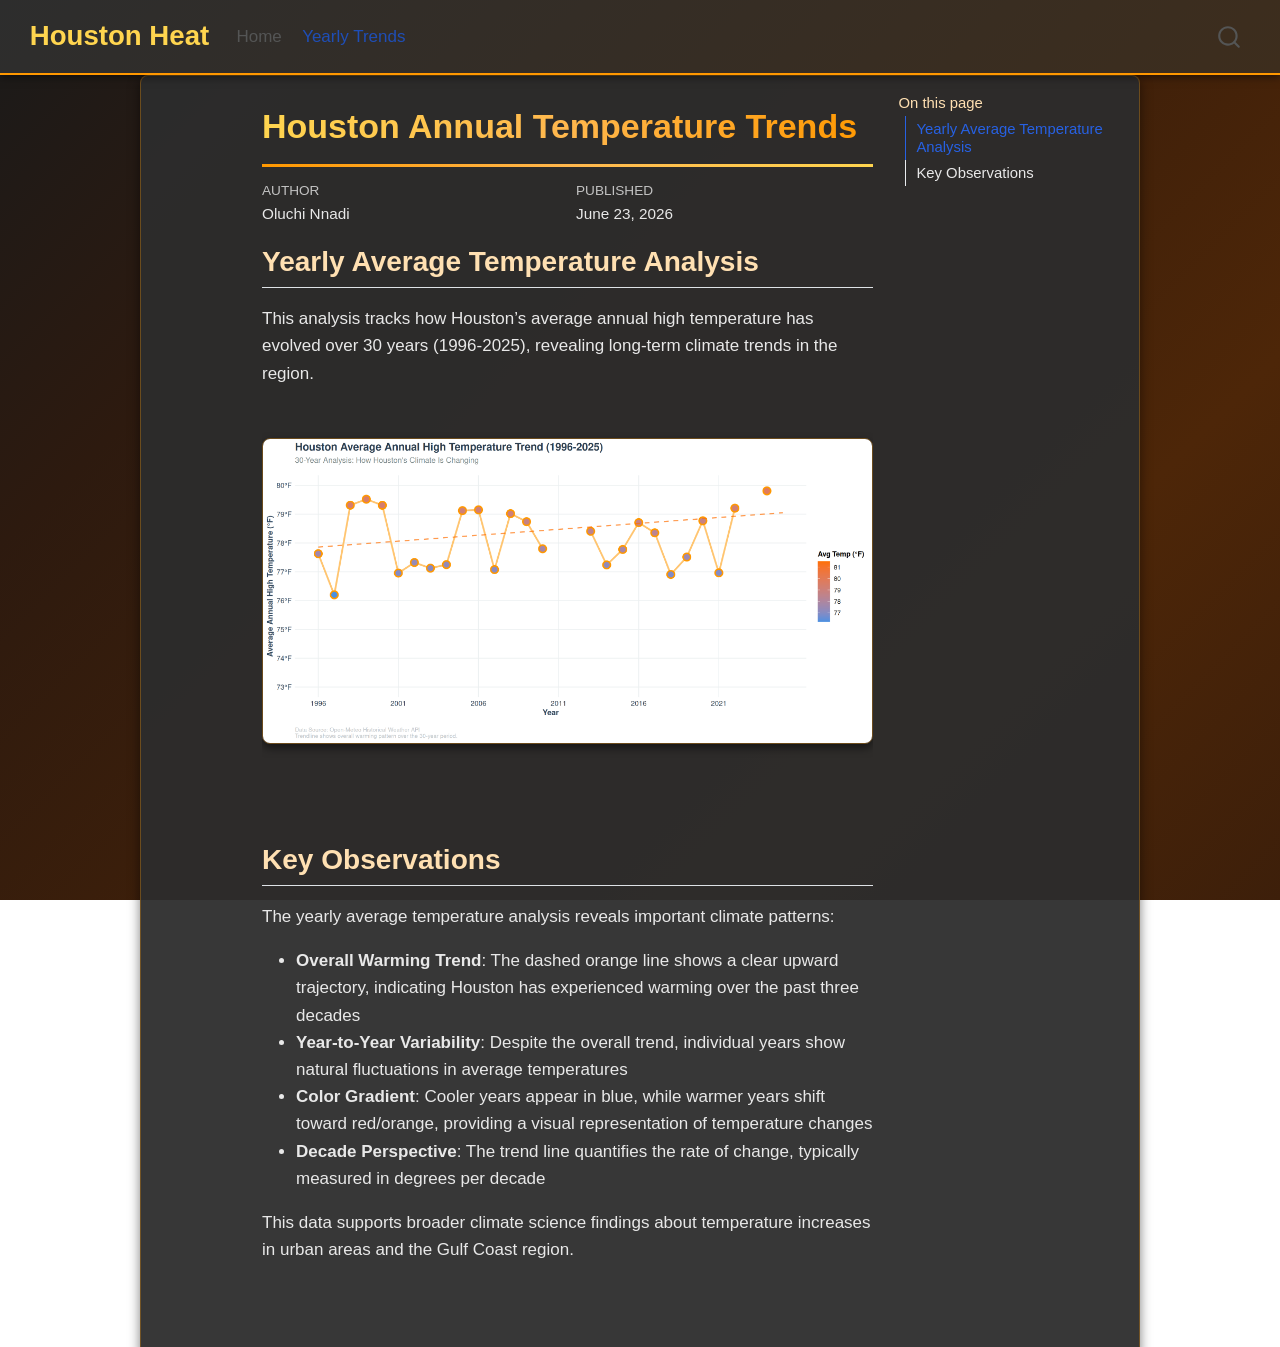
